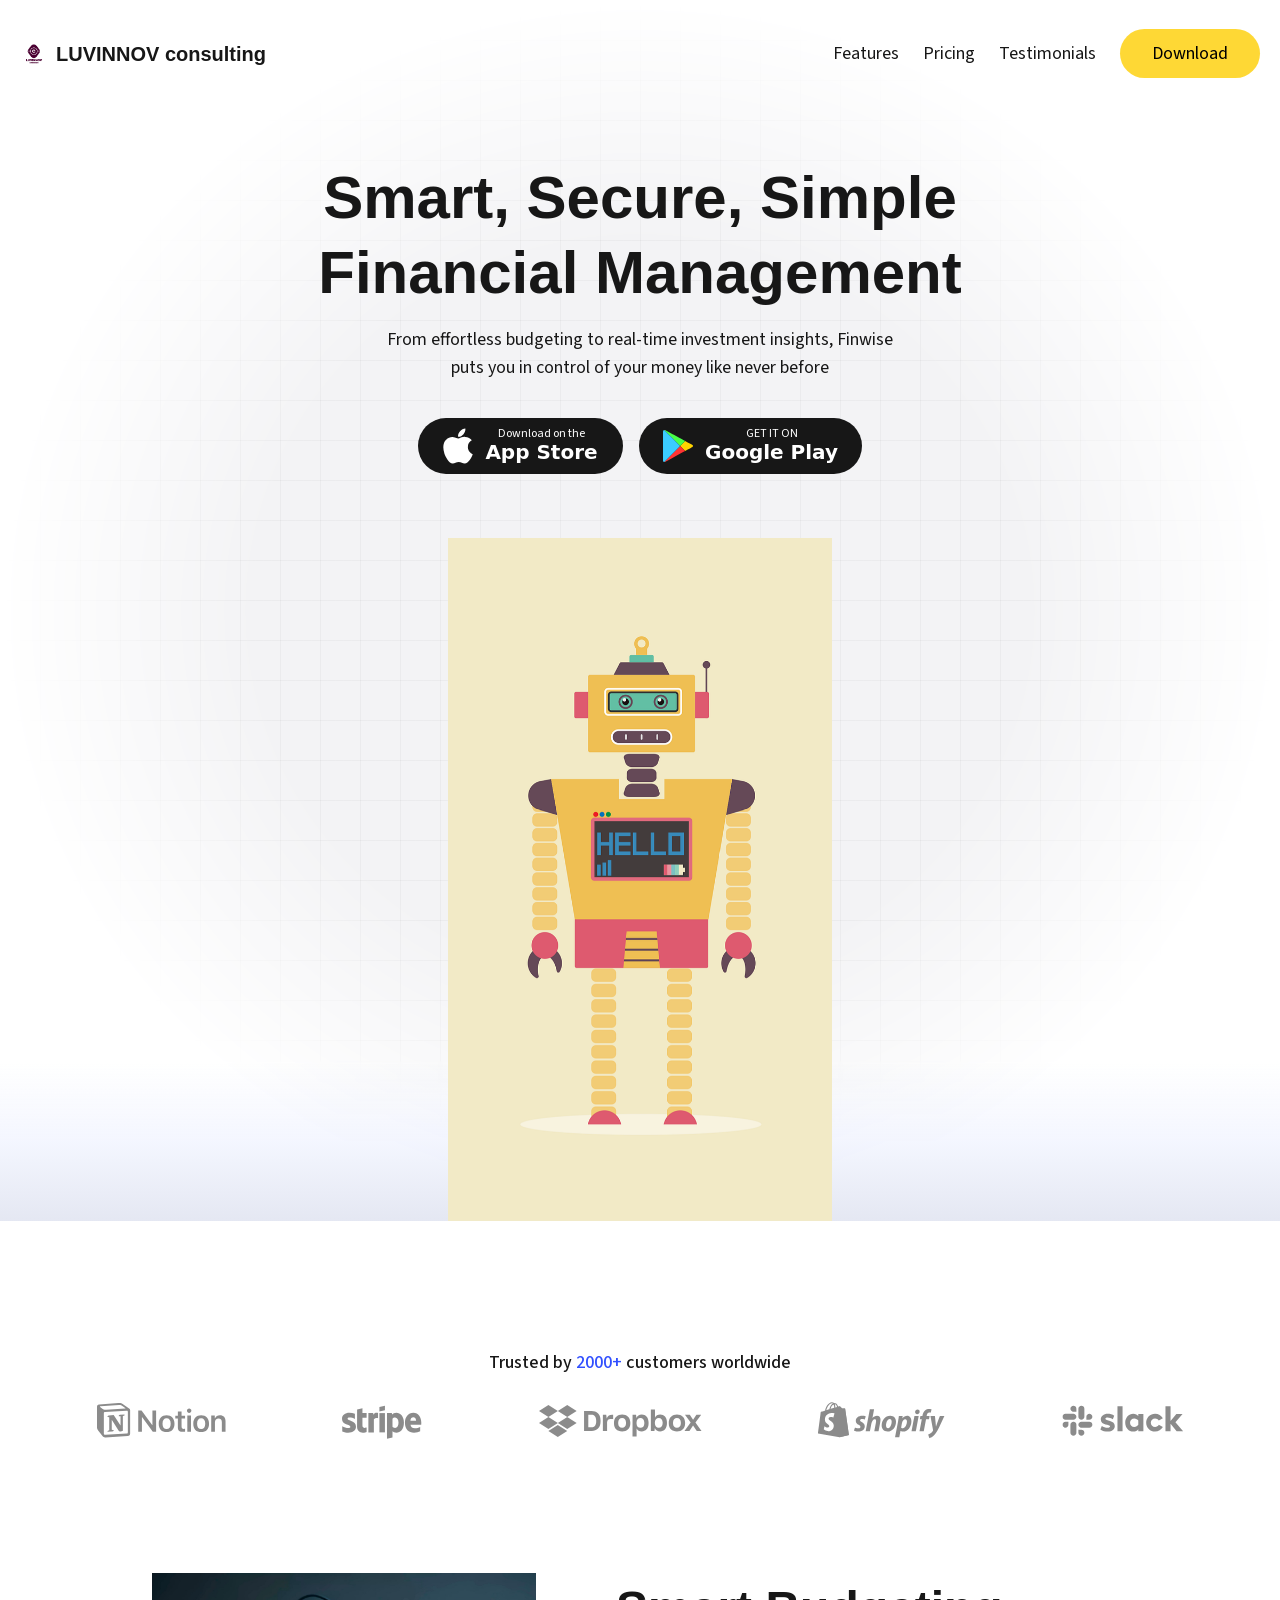
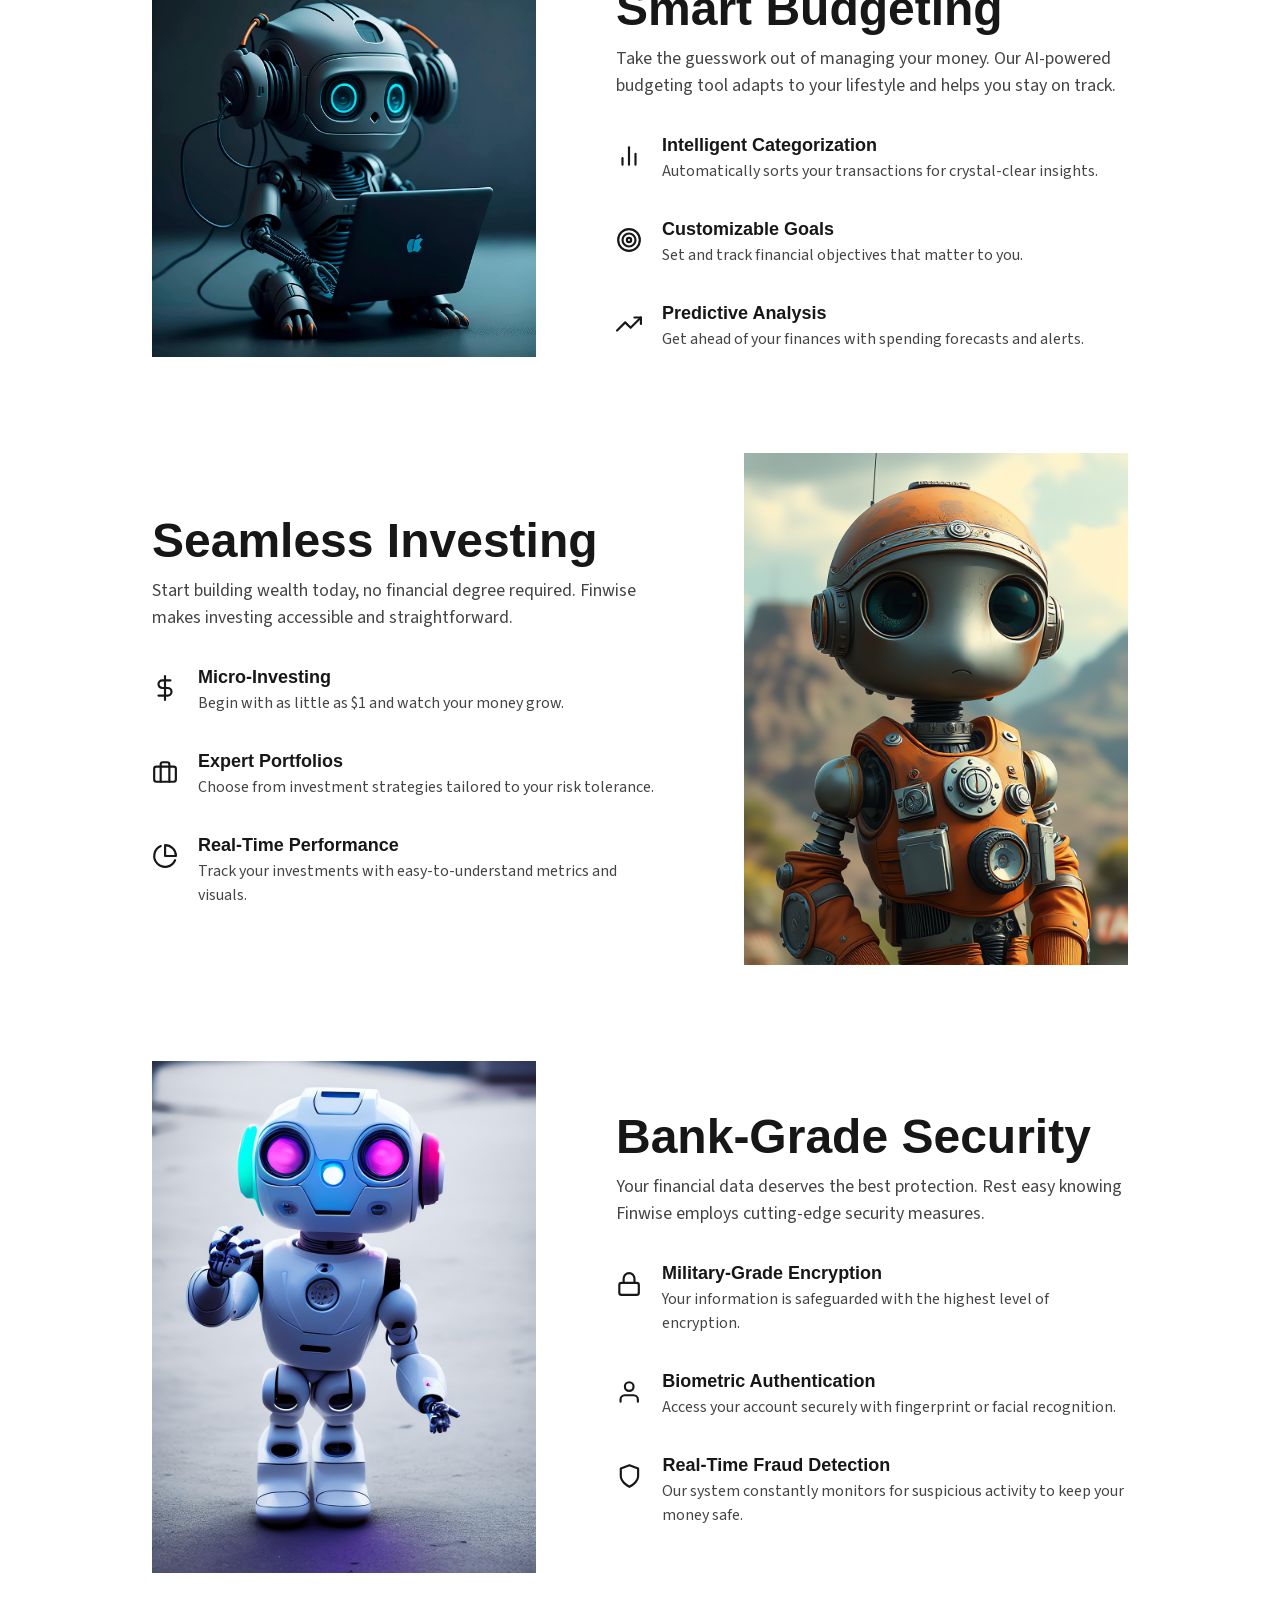
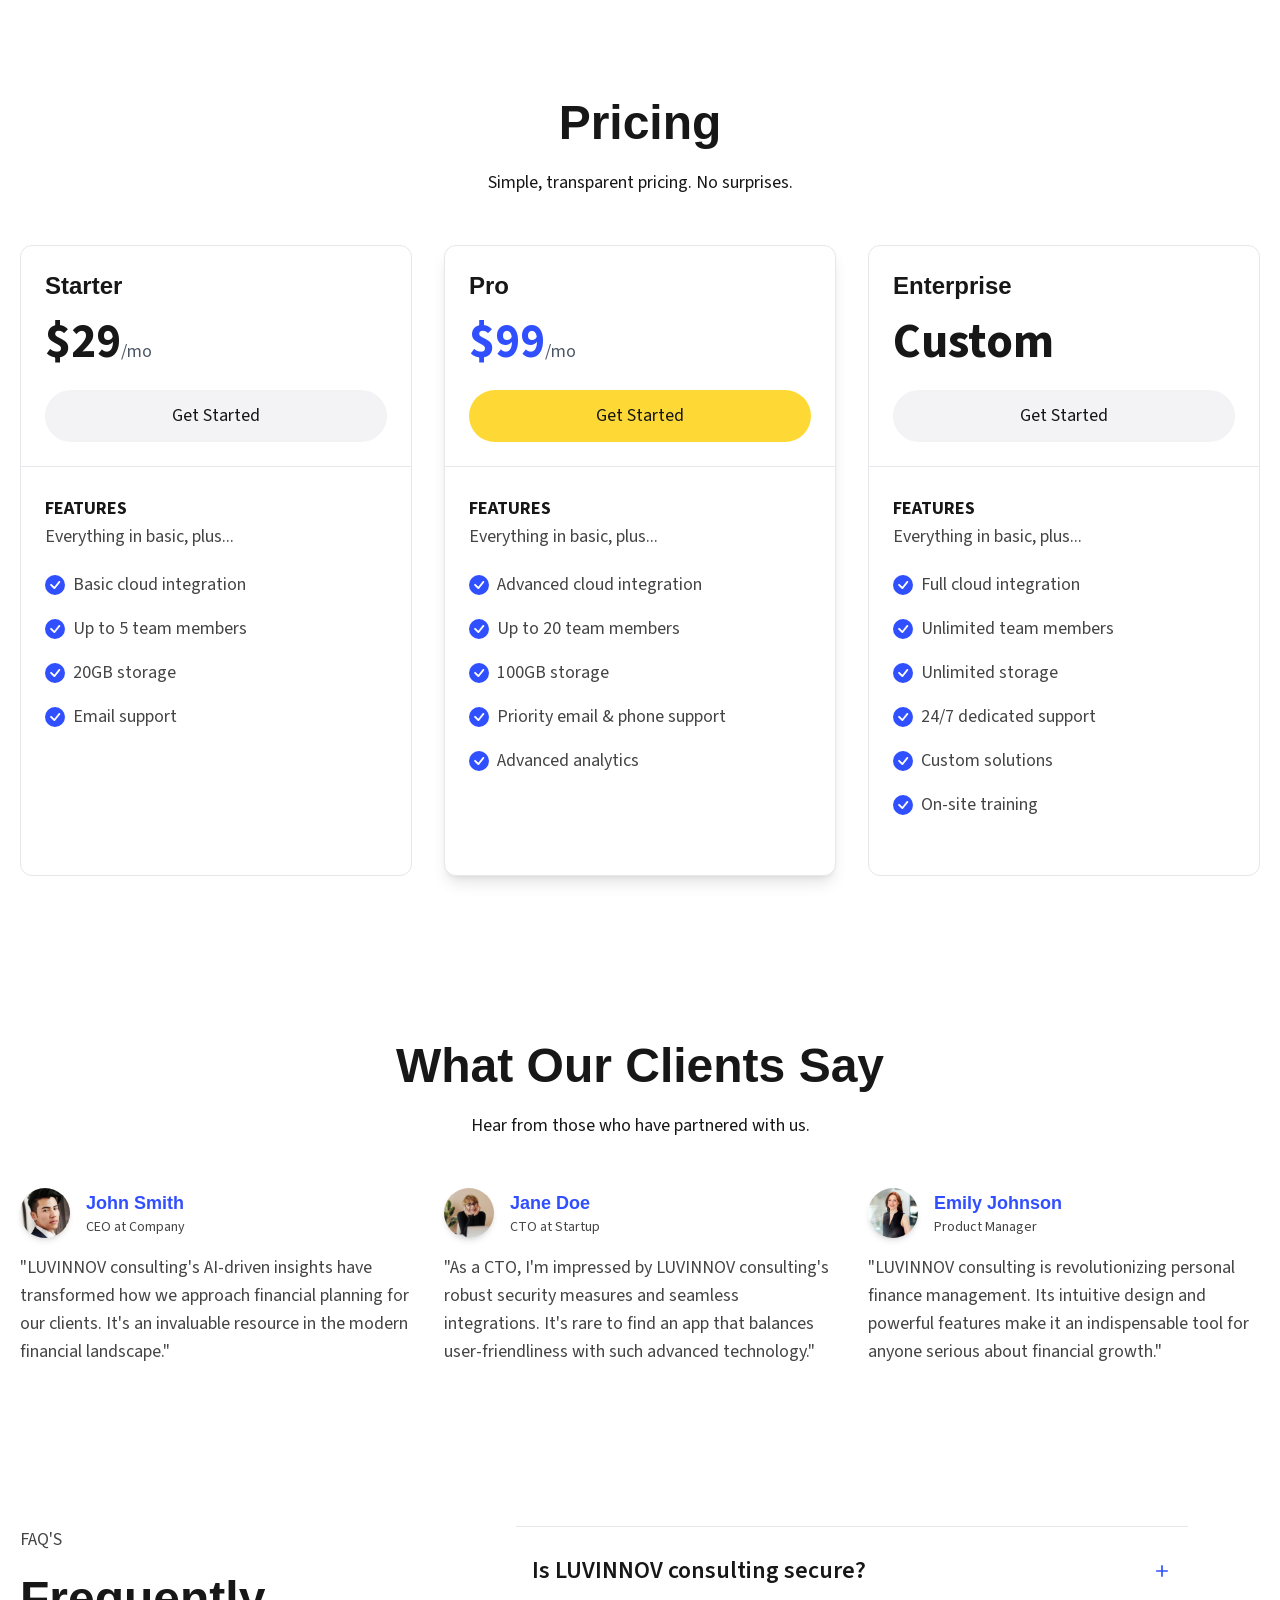
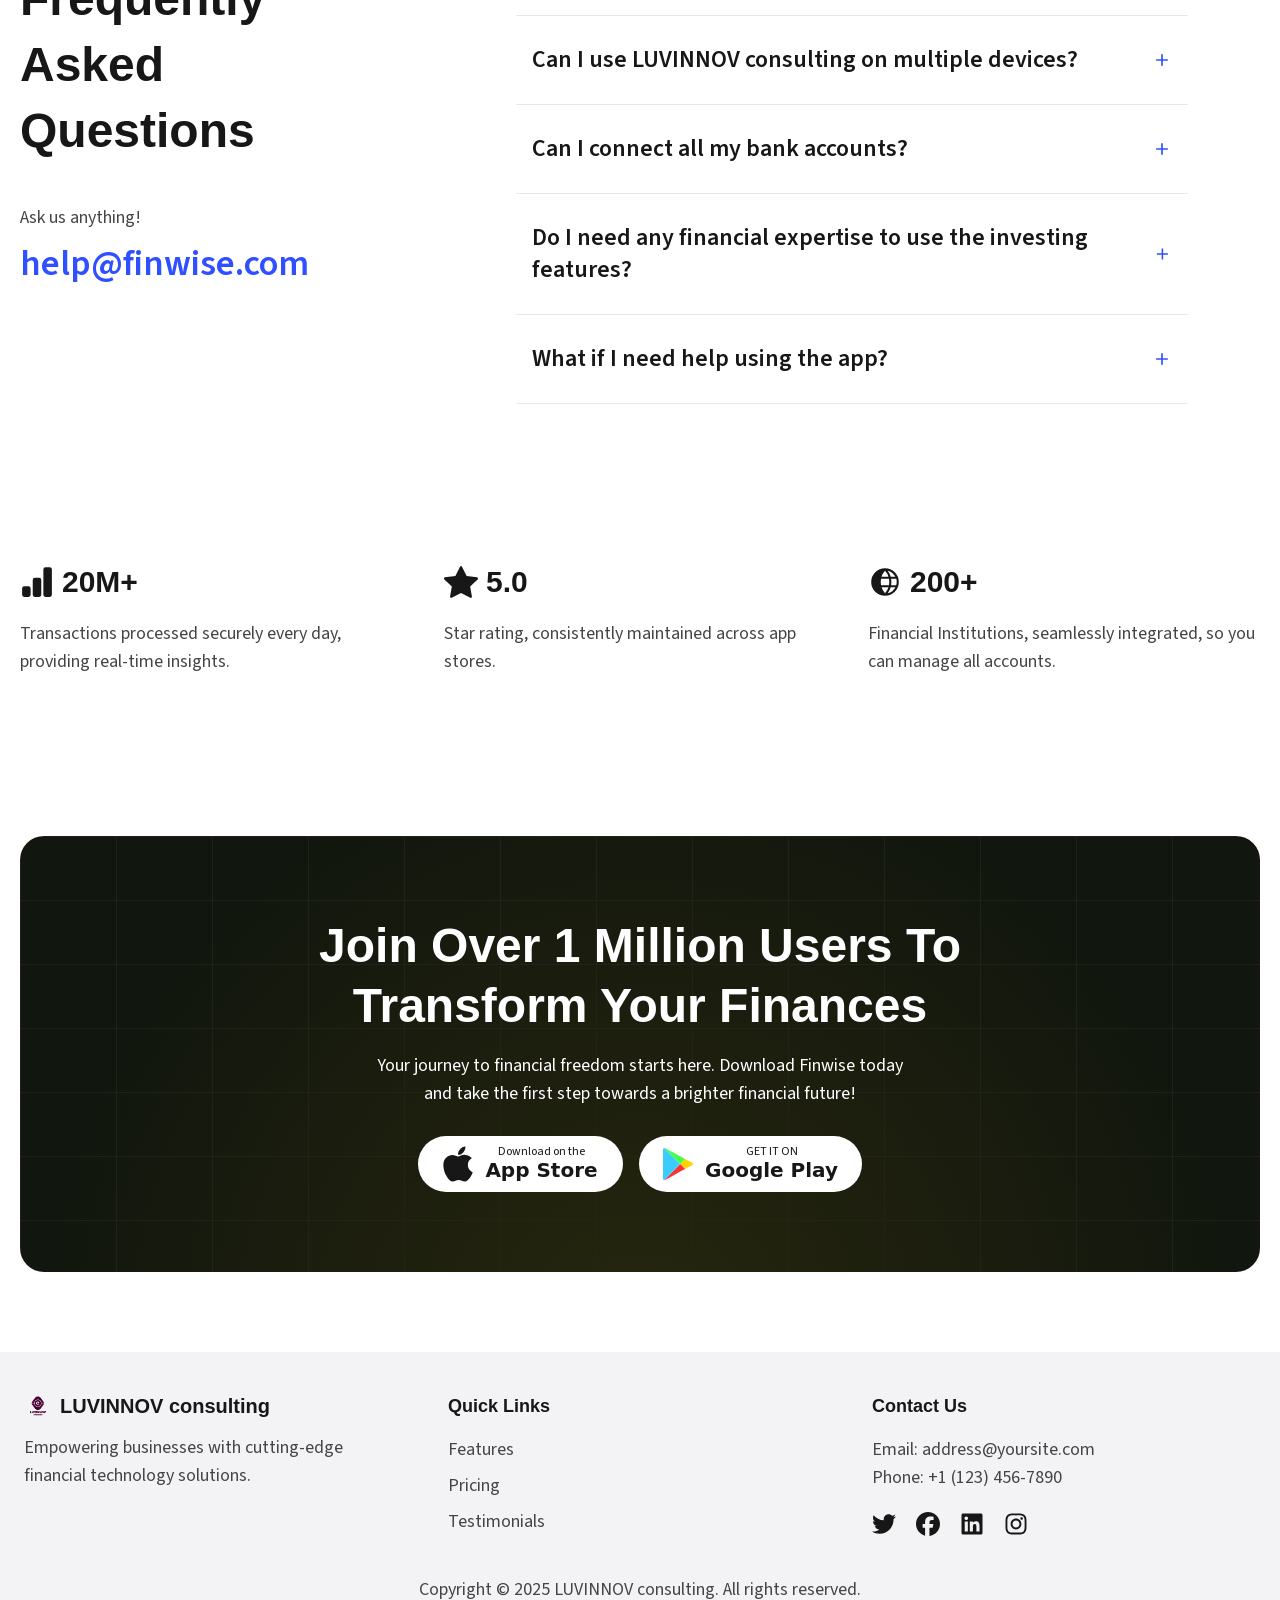
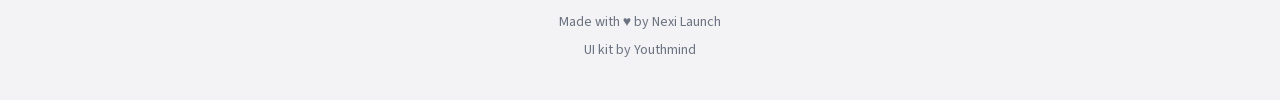
==== index.html @ d5160deb "Updates" ====
<!DOCTYPE html><html lang="en"><head><meta charSet="utf-8"/><meta name="viewport" content="width=device-width, initial-scale=1"/><link rel="preload" href="/toto/static/media/3534416bbfdcc9be-s.p.woff2" as="font" crossorigin="" type="font/woff2"/><link rel="preload" href="/toto/static/media/9cf9c6e84ed13b5e-s.p.woff2" as="font" crossorigin="" type="font/woff2"/><link rel="preload" as="image" href="/images/custom_illu/illu6.webp" fetchPriority="high"/><link rel="stylesheet" href="/toto/static/css/870fa34f13a19ca3.css" data-precedence="next"/><link rel="preload" as="script" fetchPriority="low" href="/toto/static/chunks/webpack-124ecab26fb58c19.js"/><script src="/toto/static/chunks/fd9d1056-db191a3a5ea0cf82.js" async=""></script><script src="/toto/static/chunks/117-f3b8f21bd24e2835.js" async=""></script><script src="/toto/static/chunks/main-app-a7b32113b8350403.js" async=""></script><script src="/toto/static/chunks/3d47b92a-8a8ddd173a9a4bae.js" async=""></script><script src="/toto/static/chunks/352-a9b791b943f758c2.js" async=""></script><script src="/toto/static/chunks/6-3d7f84770f22fc90.js" async=""></script><script src="/toto/static/chunks/app/page-560731b60eb014f5.js" async=""></script><script src="/toto/static/chunks/f7333993-c49efe604041fbbe.js" async=""></script><script src="/toto/static/chunks/578-3923106b9cc915ff.js" async=""></script><script src="/toto/static/chunks/app/layout-957dc9d7dec42cfb.js" async=""></script><title>Luvinnov consulting</title><meta name="description" content="Luvinnov empowers businesses with cutting-edge technology solutions to drive success and efficiency."/><meta property="og:title" content="Luvinnov consulting"/><meta property="og:description" content="Luvinnov empowers businesses with cutting-edge technology solutions to drive success and efficiency."/><meta property="og:url" content="https://luvinnov.github.io/"/><meta property="og:image" content="https://luvinnov.github.io/images/og-image.jpg"/><meta property="og:image:width" content="1200"/><meta property="og:image:height" content="675"/><meta property="og:image:alt" content="LUVINNOV consulting"/><meta property="og:type" content="website"/><meta name="twitter:card" content="summary_large_image"/><meta name="twitter:title" content="Luvinnov consulting"/><meta name="twitter:description" content="Luvinnov empowers businesses with cutting-edge technology solutions to drive success and efficiency."/><meta name="twitter:image" content="https://luvinnov.github.io/images/twitter-image.jpg"/><link rel="icon" href="/favicon.ico" type="image/x-icon" sizes="32x32"/><link rel="icon" href="/images/icons/apple-touch-icon.png" type="image/png" sizes="180x180"/><link rel="icon" href="/images/icons/favicon.ico" type="image/png"/><link rel="icon" href="/images/icons/favicon.svg" type="image/svg+xml"/><link rel="icon" href="/images/icons/favicon-96x96.png" type="image/png" sizes="96x96"/><link rel="icon" href="/images/icons/web-app-manifest-192x192.png" type="image/png" sizes="192x192"/><link rel="icon" href="/images/icons/web-app-manifest-512x512.png" type="image/png" sizes="512x512"/><meta name="next-size-adjust"/><script src="/toto/static/chunks/polyfills-42372ed130431b0a.js" noModule=""></script></head><body class="__className_1b340f __className_1fdbab antialiased"><header class="bg-transparent fixed top-0 left-0 right-0 md:absolute z-50 mx-auto w-full"><div class="px-5 w-full max-w-7xl mx-auto !px-0"><nav class="shadow-md md:shadow-none bg-white md:bg-transparent mx-auto flex justify-between items-center py-2 px-5 md:py-10"><a class="flex items-center gap-2" href="/"><img alt="Logo" loading="lazy" width="0" height="0" decoding="async" data-nimg="1" class="min-w-fit w-7 h-7" style="color:transparent" src="/images/logos/luvinnov_consulting_logo.png"/><span class="manrope text-xl font-semibold text-foreground cursor-pointer">LUVINNOV consulting</span></a><ul class="hidden md:flex space-x-6"><li><a class="text-foreground hover:text-foreground-accent transition-colors" href="#features">Features</a></li><li><a class="text-foreground hover:text-foreground-accent transition-colors" href="#pricing">Pricing</a></li><li><a class="text-foreground hover:text-foreground-accent transition-colors" href="#testimonials">Testimonials</a></li><li><a class="text-black bg-primary hover:bg-primary-accent px-8 py-3 rounded-full transition-colors" href="#cta">Download</a></li></ul><div class="md:hidden flex items-center"><button type="button" class="bg-primary text-black focus:outline-none rounded-full w-10 h-10 flex items-center justify-center" aria-controls="mobile-menu" aria-expanded="false"><svg stroke="currentColor" fill="currentColor" stroke-width="0" viewBox="0 0 24 24" aria-hidden="true" class="h-6 w-6" height="1em" width="1em" xmlns="http://www.w3.org/2000/svg"><path fill-rule="evenodd" d="M3 6.75A.75.75 0 0 1 3.75 6h16.5a.75.75 0 0 1 0 1.5H3.75A.75.75 0 0 1 3 6.75ZM3 12a.75.75 0 0 1 .75-.75h16.5a.75.75 0 0 1 0 1.5H3.75A.75.75 0 0 1 3 12Zm0 5.25a.75.75 0 0 1 .75-.75h16.5a.75.75 0 0 1 0 1.5H3.75a.75.75 0 0 1-.75-.75Z" clip-rule="evenodd"></path></svg><span class="sr-only">Toggle navigation</span></button></div></nav></div></header><main><section id="hero" class="relative flex items-center justify-center pb-0 pt-32 md:pt-40 px-5"><div class="absolute left-0 top-0 bottom-0 -z-10 w-full"><div class="absolute inset-0 h-full w-full bg-hero-background bg-[linear-gradient(to_right,#80808012_1px,transparent_1px),linear-gradient(to_bottom,#80808012_1px,transparent_1px)] bg-[size:40px_40px] [mask-image:radial-gradient(ellipse_50%_50%_at_50%_50%,#000_60%,transparent_100%)]"></div></div><div class="absolute left-0 right-0 bottom-0 backdrop-blur-[2px] h-40 bg-gradient-to-b from-transparent via-[rgba(233,238,255,0.5)] to-[rgba(202,208,230,0.5)]"></div><div class="text-center"><h1 class="text-4xl md:text-6xl md:leading-tight font-bold text-foreground max-w-lg md:max-w-2xl mx-auto">Smart, Secure, Simple Financial Management</h1><p class="mt-4 text-foreground max-w-lg mx-auto">From effortless budgeting to real-time investment insights, Finwise puts you in control of your money like never before</p><div class="mt-6 flex flex-col sm:flex-row items-center sm:gap-4 w-fit mx-auto"><a href="#"><button type="button" class="flex items-center justify-center min-w-[205px] mt-3 px-6 h-14 rounded-full w-full sm:w-fit text-white bg-foreground"><div class="mr-3"><svg viewBox="0 0 384 512" width="30"><path fill="currentColor" d="M318.7 268.7c-.2-36.7 16.4-64.4 50-84.8-18.8-26.9-47.2-41.7-84.7-44.6-35.5-2.8-74.3 20.7-88.5 20.7-15 0-49.4-19.7-76.4-19.7C63.3 141.2 4 184.8 4 273.5q0 39.3 14.4 81.2c12.8 36.7 59 126.7 107.2 125.2 25.2-.6 43-17.9 75.8-17.9 31.8 0 48.3 17.9 76.4 17.9 48.6-.7 90.4-82.5 102.6-119.3-65.2-30.7-61.7-90-61.7-91.9zm-56.6-164.2c27.3-32.4 24.8-61.9 24-72.5-24.1 1.4-52 16.4-67.9 34.9-17.5 19.8-27.8 44.3-25.6 71.9 26.1 2 49.9-11.4 69.5-34.3z"></path></svg></div><div><div class="text-xs">Download on the</div><div class="-mt-1 font-sans text-xl font-semibold">App Store</div></div></button></a><a href="#"><button type="button" class="flex items-center justify-center min-w-[205px] mt-3 px-6 h-14 rounded-full w-full sm:w-fit text-white bg-foreground"><div class="mr-3"><svg viewBox="30 336.7 120.9 129.2" width="30"><path fill="#FFD400" d="M119.2,421.2c15.3-8.4,27-14.8,28-15.3c3.2-1.7,6.5-6.2,0-9.7  c-2.1-1.1-13.4-7.3-28-15.3l-20.1,20.2L119.2,421.2z"></path><path fill="#FF3333" d="M99.1,401.1l-64.2,64.7c1.5,0.2,3.2-0.2,5.2-1.3  c4.2-2.3,48.8-26.7,79.1-43.3L99.1,401.1L99.1,401.1z"></path><path fill="#48FF48" d="M99.1,401.1l20.1-20.2c0,0-74.6-40.7-79.1-43.1  c-1.7-1-3.6-1.3-5.3-1L99.1,401.1z"></path><path fill="#3BCCFF" d="M99.1,401.1l-64.3-64.3c-2.6,0.6-4.8,2.9-4.8,7.6  c0,7.5,0,107.5,0,113.8c0,4.3,1.7,7.4,4.9,7.7L99.1,401.1z"></path></svg></div><div><div class="text-xs">GET IT ON</div><div class="-mt-1 font-sans text-xl font-semibold">Google Play</div></div></button></a></div><img alt="app mockup" fetchPriority="high" width="384" height="340" decoding="async" data-nimg="1" class="relative mt-12 md:mt-16 mx-auto z-10" style="color:transparent" src="/images/custom_illu/illu6.webp"/></div></section><section id="logos" class="py-32 px-5 bg-background"><p class="text-lg font-medium text-center">Trusted by <span class="text-secondary">2000+</span> customers worldwide</p><div class="mt-5 w-full flex flex-wrap flex-row items-center justify-evenly gap-5 sm:gap-10 opacity-45 logos-container"><svg width="129" height="48" viewBox="0 0 129 48" fill="none" xmlns="http://www.w3.org/2000/svg" class="w-5/6"><path d="M44.9356 34.7749V20.2199H45.1949L55.7896 34.7749H59.1236V13.4006H55.4192V27.919H55.1598L44.5652 13.4006H41.2312V34.7749H44.9356ZM69.6071 35.1049C74.497 35.1049 77.4976 31.9519 77.4976 26.6725C77.4976 21.4297 74.497 18.2401 69.6071 18.2401C64.7543 18.2401 61.7167 21.4297 61.7167 26.6725C61.7537 31.9519 64.7173 35.1049 69.6071 35.1049ZM69.6071 32.0252C67.014 32.0252 65.5322 30.0821 65.5322 26.6725C65.5322 23.2995 67.014 21.3198 69.6071 21.3198C72.2002 21.3198 73.682 23.2995 73.682 26.6725C73.682 30.0821 72.2002 32.0252 69.6071 32.0252ZM80.8686 14.6105V18.68H78.2755V21.6131H80.8686V30.4487C80.8686 33.6017 82.3504 34.8483 86.1289 34.8483C86.8327 34.8483 87.5366 34.7749 88.0922 34.6649V31.8053C87.6477 31.8419 87.3513 31.8786 86.8327 31.8786C85.2769 31.8786 84.573 31.182 84.573 29.5688V21.6131H88.0922V18.68H84.573V14.6105H80.8686ZM90.3149 34.7749H94.0193V18.5701H90.3149V34.7749ZM92.1671 15.8937C93.3896 15.8937 94.3898 14.9038 94.3898 13.6939C94.3898 12.4474 93.3896 11.4575 92.1671 11.4575C90.9446 11.4575 89.9444 12.4474 89.9444 13.6939C89.9444 14.9038 90.9446 15.8937 92.1671 15.8937ZM104.169 35.1049C109.059 35.1049 112.06 31.9519 112.06 26.6725C112.06 21.4297 109.059 18.2401 104.169 18.2401C99.3166 18.2401 96.279 21.4297 96.279 26.6725C96.279 31.9519 99.2426 35.1049 104.169 35.1049ZM104.169 32.0252C101.576 32.0252 100.095 30.0821 100.095 26.6725C100.095 23.2995 101.576 21.3198 104.169 21.3198C106.726 21.3198 108.244 23.2995 108.244 26.6725C108.207 30.0821 106.726 32.0252 104.169 32.0252ZM114.245 34.7749H117.95V25.3526C117.95 22.9696 119.358 21.4664 121.543 21.4664C123.803 21.4664 124.84 22.7129 124.84 25.1693V34.7749H128.545V24.2894C128.545 20.4032 126.544 18.2401 122.914 18.2401C120.469 18.2401 118.839 19.34 118.061 21.1731H117.802V18.5701H114.208C114.245 18.5701 114.245 34.7749 114.245 34.7749Z" fill="black"></path><path fill-rule="evenodd" clip-rule="evenodd" d="M5.71206 12.0326C6.79023 12.9024 7.18021 12.8337 9.19893 12.6964L28.2162 11.5519C28.6291 11.5519 28.285 11.1399 28.1474 11.0941L24.9816 8.82806C24.3852 8.37028 23.5594 7.82093 22.0224 7.95826L3.62452 9.30874C2.95926 9.37741 2.82162 9.72075 3.0969 9.97254L5.71206 12.0326ZM6.85905 16.4502V36.4098C6.85905 37.4857 7.38667 37.8748 8.60249 37.8061L29.5008 36.593C30.7166 36.5243 30.8543 35.7918 30.8543 34.922V15.0998C30.8543 14.23 30.5102 13.7493 29.7761 13.818L7.93723 15.0998C7.13433 15.1684 6.85905 15.5804 6.85905 16.4502ZM27.4821 17.5261C27.6197 18.1212 27.4821 18.7392 26.8857 18.8079L25.8763 19.0139V33.7547C25.0046 34.2125 24.2017 34.4871 23.5135 34.4871C22.4353 34.4871 22.16 34.1438 21.3571 33.1367L14.7733 22.8135V32.7933L16.8609 33.2511C16.8609 33.2511 16.8609 34.4642 15.1863 34.4642L10.5524 34.7389C10.4148 34.4642 10.5524 33.8005 11.0112 33.6631L12.227 33.3198V20.1355L10.5524 19.9981C10.4148 19.403 10.7589 18.5332 11.6994 18.4645L16.6774 18.1212L23.5364 28.5588V19.3343L21.793 19.1283C21.6553 18.3959 22.2059 17.8465 22.8712 17.7778L27.4821 17.5261ZM2.08754 7.47759L21.2424 6.08133C23.5823 5.87532 24.2017 6.01266 25.6698 7.08847L31.7719 11.3688C32.7812 12.1013 33.1253 12.3073 33.1253 13.1084V36.6159C33.1253 38.0808 32.5977 38.9506 30.7166 39.0879L8.48779 40.4384C7.06552 40.5071 6.40026 40.3011 5.66618 39.3626L1.147 33.5258C0.3441 32.45 0 31.6488 0 30.7104V9.81231C0 8.59917 0.550559 7.61492 2.08754 7.47759Z" fill="black"></path></svg><svg width="80" height="48" viewBox="0 0 80 48" fill="none" xmlns="http://www.w3.org/2000/svg" class="w-5/6"><path fill-rule="evenodd" clip-rule="evenodd" d="M79.3058 25.8169C79.3058 20.1774 76.5741 15.7274 71.3532 15.7274C66.1102 15.7274 62.938 20.1774 62.938 25.7728C62.938 32.4037 66.6829 35.7521 72.0581 35.7521C74.6796 35.7521 76.6622 35.1573 78.1602 34.3202V29.9143C76.6622 30.6633 74.9439 31.126 72.763 31.126C70.6262 31.126 68.7317 30.377 68.4893 27.7775H79.2617C79.2617 27.4911 79.3058 26.3456 79.3058 25.8169ZM68.4233 23.7241C68.4233 21.2348 69.9433 20.1994 71.3311 20.1994C72.6749 20.1994 74.1068 21.2348 74.1068 23.7241H68.4233Z" fill="black"></path><path fill-rule="evenodd" clip-rule="evenodd" d="M54.4345 15.7274C52.2756 15.7274 50.8877 16.7408 50.1167 17.4457L49.8303 16.0799H44.9839V41.7661L50.4912 40.5986L50.5132 34.3643C51.3063 34.937 52.4739 35.7521 54.4124 35.7521C58.3557 35.7521 61.9465 32.5799 61.9465 25.5966C61.9244 19.2081 58.2896 15.7274 54.4345 15.7274ZM53.1127 30.9056C51.813 30.9056 51.0419 30.443 50.5132 29.8703L50.4912 21.6974C51.064 21.0585 51.857 20.6179 53.1127 20.6179C55.1174 20.6179 56.5052 22.8649 56.5052 25.7508C56.5052 28.7027 55.1394 30.9056 53.1127 30.9056Z" fill="black"></path><path fill-rule="evenodd" clip-rule="evenodd" d="M37.4057 14.4277L42.935 13.2381V8.76611L37.4057 9.93367V14.4277Z" fill="black"></path><path d="M42.935 16.1019H37.4057V35.3776H42.935V16.1019Z" fill="black"></path><path fill-rule="evenodd" clip-rule="evenodd" d="M31.4795 17.7321L31.1271 16.1019H26.3687V35.3776H31.8761V22.3142C33.1758 20.6179 35.3787 20.9263 36.0616 21.1686V16.1019C35.3567 15.8375 32.7793 15.3529 31.4795 17.7321Z" fill="black"></path><path fill-rule="evenodd" clip-rule="evenodd" d="M20.465 11.3215L15.0899 12.467L15.0679 30.1125C15.0679 33.3729 17.5131 35.7741 20.7735 35.7741C22.5799 35.7741 23.9016 35.4436 24.6286 35.0471V30.5751C23.9237 30.8615 20.443 31.8749 20.443 28.6145V20.7941H24.6286V16.1019H20.443L20.465 11.3215Z" fill="black"></path><path fill-rule="evenodd" clip-rule="evenodd" d="M5.57342 21.6974C5.57342 20.8383 6.27836 20.5078 7.44592 20.5078C9.12015 20.5078 11.235 21.0145 12.9092 21.9177V16.7408C11.0808 16.0138 9.27435 15.7274 7.44592 15.7274C2.97396 15.7274 0 18.0626 0 21.9618C0 28.0418 8.37115 27.0726 8.37115 29.694C8.37115 30.7074 7.48998 31.0378 6.25633 31.0378C4.4279 31.0378 2.09279 30.2888 0.242322 29.2755V34.5185C2.29105 35.3996 4.36181 35.7742 6.25633 35.7742C10.8384 35.7742 13.9886 33.5051 13.9886 29.5619C13.9666 22.9971 5.57342 24.1647 5.57342 21.6974Z" fill="black"></path></svg><svg width="163" height="48" viewBox="0 0 163 48" fill="none" xmlns="http://www.w3.org/2000/svg" class="w-5/6"><path d="M45.0503 14.0131H52.6724C57.5318 14.0131 61.546 16.8247 61.546 23.2442V24.5931C61.546 31.0613 57.7918 33.9704 52.8187 33.9704H45.0503V14.0131ZM49.3083 17.6373V30.33H52.5749C55.3377 30.33 57.1905 28.526 57.1905 24.5118V23.4555C57.1905 19.4412 55.2402 17.6373 52.4287 17.6373H49.3083ZM63.805 17.8323H67.2179L67.7705 21.5865C68.4205 19.0349 70.0782 17.6698 73.0848 17.6698H74.1412V21.9765H72.386C68.9243 21.9765 68.0792 23.1792 68.0792 26.5921V34.0192H63.87V17.8323H63.805ZM74.9863 26.2508V25.7957C74.9863 20.3838 78.448 17.426 83.161 17.426C87.9716 17.426 91.3357 20.3838 91.3357 25.7957V26.2508C91.3357 31.5652 88.0691 34.4255 83.161 34.4255C77.9441 34.3767 74.9863 31.5814 74.9863 26.2508ZM87.029 26.202V25.7957C87.029 22.7891 85.5175 20.9852 83.1123 20.9852C80.7557 20.9852 79.1955 22.6429 79.1955 25.7957V26.202C79.1955 29.1111 80.707 30.7688 83.1123 30.7688C85.5175 30.7201 87.029 29.1111 87.029 26.202ZM93.546 17.8323H97.0564L97.4627 20.8877C98.3078 18.8399 100.112 17.426 102.777 17.426C106.889 17.426 109.603 20.3838 109.603 25.8607V26.3158C109.603 31.6302 106.596 34.4417 102.777 34.4417C100.226 34.4417 98.4703 33.2879 97.6089 31.4351V39.6098H93.4972L93.546 17.8323ZM105.329 26.202V25.8445C105.329 22.6266 103.671 21.0339 101.461 21.0339C99.1041 21.0339 97.5439 22.8379 97.5439 25.8445V26.1533C97.5439 29.0136 99.0554 30.8176 101.412 30.8176C103.833 30.7688 105.329 29.2249 105.329 26.202ZM115.827 31.0288L115.47 33.9867H111.862V12.4204H115.974V20.6926C116.884 18.5799 118.688 17.426 121.239 17.426C125.107 17.4748 127.968 20.1401 127.968 25.5032V26.007C127.968 31.3701 125.253 34.4417 121.142 34.4417C118.428 34.3767 116.672 33.1253 115.827 31.0288ZM123.645 26.007V25.6007C123.645 22.6429 122.036 20.9852 119.777 20.9852C117.469 20.9852 115.86 22.8379 115.86 25.6495V26.007C115.86 29.0136 117.42 30.7688 119.728 30.7688C122.198 30.7688 123.645 29.2249 123.645 26.007ZM129.771 26.2508V25.7957C129.771 20.3838 133.233 17.426 137.946 17.426C142.757 17.426 146.121 20.3838 146.121 25.7957V26.2508C146.121 31.5652 142.806 34.4255 137.946 34.4255C132.729 34.3767 129.771 31.5814 129.771 26.2508ZM141.847 26.202V25.7957C141.847 22.7891 140.335 20.9852 137.93 20.9852C135.573 20.9852 134.013 22.6429 134.013 25.7957V26.202C134.013 29.1111 135.525 30.7688 137.93 30.7688C140.351 30.7201 141.847 29.1111 141.847 26.202ZM151.63 25.6007L145.958 17.8323H150.818L154.084 22.6916L157.4 17.8323H162.21L156.457 25.5519L162.519 33.9867H157.757L154.052 28.6236L150.444 33.9867H145.471L151.63 25.6007Z" fill="black"></path><path d="M18.8522 14.0132L9.42611 20.0264L18.8522 26.0396L9.42611 32.0528L0 26.0071L9.42611 19.9939L0 14.0132L9.42611 8L18.8522 14.0132ZM9.37735 33.9868L18.8035 27.9736L28.2296 33.9868L18.8035 40L9.37735 33.9868ZM18.8522 26.0071L28.2783 19.9939L18.8522 14.0132L28.2296 8L37.6557 14.0132L28.2296 20.0264L37.6557 26.0396L28.2296 32.0528L18.8522 26.0071Z" fill="black"></path></svg><svg width="127" height="48" viewBox="0 0 127 48" fill="none" xmlns="http://www.w3.org/2000/svg" class="w-5/6"><path d="M26.8473 11.6059C26.7209 11.6059 24.2182 11.5553 24.2182 11.5553C24.2182 11.5553 22.12 9.53293 21.9177 9.30541C21.8419 9.22957 21.7408 9.17901 21.6397 9.17901V40.248L31.0185 37.9222C31.0185 37.9222 27.2012 12.0609 27.176 11.884C27.1254 11.707 26.9737 11.6059 26.8473 11.6059Z" fill="black"></path><path fill-rule="evenodd" clip-rule="evenodd" d="M26.8472 11.6057C26.9736 11.6057 27.1253 11.7068 27.1506 11.8838C27.1759 12.0607 30.9931 37.922 31.0184 37.922L21.6396 40.2478L0 36.5064C0 36.5064 2.57855 16.5605 2.62911 15.8527C2.75551 14.9173 2.78079 14.8921 3.7667 14.5887C3.80772 14.5887 4.71415 14.3058 6.09439 13.875C6.41526 13.7748 6.76175 13.6667 7.12892 13.5522C7.35644 12.0607 8.08956 10.1394 9.05019 8.59737C10.4406 6.4233 12.1343 5.18459 13.8281 5.13403C14.7129 5.10875 15.446 5.41211 16.0274 6.01882C16.0601 6.03515 16.0822 6.06201 16.1074 6.09261C16.1212 6.1094 16.1359 6.12731 16.1538 6.14522C16.255 6.11994 16.3308 6.11994 16.4319 6.11994C17.7465 6.11994 18.8588 6.87834 19.5919 8.29401C19.8194 8.74905 19.9964 9.17881 20.0975 9.53273C20.7548 9.33049 21.1593 9.20409 21.1593 9.20409C21.3109 9.15353 21.7154 9.10297 21.9177 9.30521C22.1199 9.53273 24.2181 11.5551 24.2181 11.5551C24.2181 11.5551 26.7208 11.6057 26.8472 11.6057ZM17.342 10.4175C17.9487 10.2153 18.5049 10.0383 19.0105 9.88665C18.7577 9.00185 18.1257 7.53562 16.8364 7.33338C17.2156 8.34457 17.342 9.55801 17.342 10.4175ZM12.5895 11.8584C13.8282 11.4793 15.0668 11.1001 16.2044 10.7462C16.2297 9.81081 16.1286 8.42041 15.623 7.4345C15.1426 7.63674 14.7129 7.99065 14.4095 8.31929C13.6006 9.20409 12.9433 10.5186 12.5894 11.8585L12.5895 11.8584ZM14.8898 6.5497C14.6118 6.34746 14.2831 6.27162 13.8787 6.27162C11.2748 6.34746 8.97435 10.4428 8.36764 13.1983C8.58363 13.1323 8.80532 13.0649 9.03169 12.996C9.75912 12.7748 10.5349 12.5389 11.3254 12.2882C11.654 10.5439 12.4883 8.74905 13.5753 7.58618C13.9798 7.13114 14.4348 6.77722 14.8898 6.5497ZM15.3453 20.504L16.4323 16.4339C16.4323 16.4339 15.497 15.9536 13.6515 16.08C8.89893 16.3834 6.75014 19.6951 6.95238 22.9814C7.09448 25.1841 8.38689 26.1006 9.51839 26.9031C10.3998 27.5281 11.1835 28.0839 11.25 29.1244C11.3005 29.6806 10.9213 30.5148 9.9354 30.5654C8.41861 30.6665 6.49734 29.2256 6.49734 29.2256L5.76422 32.335C5.76422 32.335 7.66021 34.3574 11.0983 34.1804C13.9802 34.0035 15.952 31.703 15.7498 28.3408C15.5814 25.7543 13.7638 24.5854 12.3275 23.6618C11.3914 23.0598 10.6173 22.562 10.5674 21.8438C10.5674 21.5152 10.5674 20.1754 12.6909 20.049C14.1319 19.9479 15.3453 20.504 15.3453 20.504Z" fill="black"></path><path d="M43.7091 25.1053C42.6221 24.5239 42.0659 24.0183 42.0659 23.3357C42.0659 22.4762 42.8496 21.92 44.0631 21.92C45.4787 21.92 46.7427 22.5015 46.7427 22.5015L47.7286 19.4679C47.7286 19.4679 46.8186 18.7601 44.1389 18.7601C40.3975 18.7601 37.7936 20.9089 37.7936 23.9172C37.7936 25.6362 39.0071 26.9255 40.625 27.8608C41.9395 28.5939 42.3946 29.1248 42.3946 29.9085C42.3946 30.7174 41.7373 31.3747 40.5239 31.3747C38.729 31.3747 37.01 30.4394 37.01 30.4394L35.9482 33.4729C35.9482 33.4729 37.5156 34.5347 40.17 34.5347C44.0125 34.5347 46.7933 32.6387 46.7933 29.2259C46.768 27.3805 45.3776 26.0659 43.7091 25.1053Z" fill="black"></path><path d="M59.0288 18.7097C57.1328 18.7097 55.6413 19.6198 54.5037 20.9849L54.4532 20.9596L56.0963 12.3645H51.8241L47.6529 34.2568H51.9252L53.3408 26.774C53.897 23.9427 55.3632 22.1983 56.7283 22.1983C57.689 22.1983 58.0682 22.8556 58.0682 23.791C58.0682 24.3724 58.0176 25.1055 57.8912 25.687L56.2733 34.2568H60.5456L62.2141 25.4089C62.391 24.4735 62.5174 23.3612 62.5174 22.6028C62.5427 20.176 61.2787 18.7097 59.0288 18.7097Z" fill="black"></path><path d="M72.2245 18.7093C67.0675 18.7093 63.6547 23.3608 63.6547 28.5432C63.6547 31.8549 65.7023 34.5345 69.5449 34.5345C74.6009 34.5345 78.0136 30.0095 78.0136 24.7007C78.0389 21.6418 76.244 18.7093 72.2245 18.7093ZM70.1263 31.2734C68.6601 31.2734 68.0534 30.0347 68.0534 28.4674C68.0534 26.0152 69.3174 22.021 71.6431 22.021C73.1599 22.021 73.6655 23.3356 73.6655 24.5996C73.6655 27.2287 72.3762 31.2734 70.1263 31.2734Z" fill="black"></path><path d="M88.9857 18.7093C86.1038 18.7093 84.4606 21.2626 84.4606 21.2626H84.41L84.6628 18.9621H80.8708C80.6939 20.5042 80.34 22.8805 80.0113 24.6501L77.0283 40.3236H81.3006L82.4888 33.9784H82.5899C82.5899 33.9784 83.4747 34.5345 85.0926 34.5345C90.1233 34.5345 93.4097 29.3775 93.4097 24.1698C93.4097 21.2879 92.1204 18.7093 88.9857 18.7093ZM84.8903 31.324C83.778 31.324 83.1207 30.692 83.1207 30.692L83.8286 26.6978C84.3342 24.0181 85.7246 22.2485 87.2161 22.2485C88.5306 22.2485 88.9351 23.462 88.9351 24.5996C88.9351 27.3803 87.2919 31.324 84.8903 31.324Z" fill="black"></path><path d="M99.5266 12.5666C98.1615 12.5666 97.0745 13.6537 97.0745 15.0441C97.0745 16.308 97.8835 17.1928 99.0969 17.1928H99.1474C100.487 17.1928 101.625 16.2828 101.65 14.7154C101.65 13.4767 100.816 12.5666 99.5266 12.5666Z" fill="black"></path><path d="M93.5356 34.2313H97.8079L100.715 19.0634H96.4175L93.5356 34.2313Z" fill="black"></path><path d="M111.61 19.0384H108.627L108.779 18.3305C109.032 16.8643 109.891 15.575 111.332 15.575C112.091 15.575 112.697 15.8026 112.697 15.8026L113.532 12.4403C113.532 12.4403 112.799 12.0611 111.206 12.0611C109.689 12.0611 108.172 12.4909 107.009 13.4768C105.543 14.7155 104.861 16.5104 104.532 18.3305L104.406 19.0384H102.409L101.777 22.2742H103.774L101.498 34.2569H105.771L108.046 22.2742H111.004L111.61 19.0384Z" fill="black"></path><path d="M121.924 19.0634C121.924 19.0634 119.245 25.8131 118.057 29.504H118.006C117.93 28.3158 116.944 19.0634 116.944 19.0634H112.444L115.023 32.9926C115.074 33.296 115.048 33.4982 114.922 33.7005C114.416 34.6611 113.582 35.5964 112.596 36.279C111.787 36.8604 110.877 37.2396 110.169 37.4924L111.357 41.1327C112.217 40.9558 114.037 40.2227 115.554 38.807C117.5 36.9868 119.321 34.1555 121.166 30.313L126.399 19.0634H121.924Z" fill="black"></path></svg><svg width="122" height="48" viewBox="0 0 122 48" fill="none" xmlns="http://www.w3.org/2000/svg" class="w-5/6"><g clip-path="url(#clip0_3_498)"><path d="M38.3433 32.4263L39.8114 28.9949C41.4189 30.1853 43.5155 30.8154 45.6127 30.8154C47.1505 30.8154 48.1289 30.2204 48.1289 29.3101C48.0938 26.7889 38.8676 28.7498 38.7974 22.4112C38.7623 19.1897 41.6284 16.7036 45.6829 16.7036C48.0938 16.7036 50.5057 17.2991 52.218 18.6649L50.8461 22.1696C49.2707 21.1566 47.3249 20.4503 45.4728 20.4503C44.2147 20.4503 43.3757 21.0453 43.3757 21.8162C43.4108 24.3023 52.7077 22.9364 52.8124 28.9949C52.8124 32.2865 50.016 34.5977 46.0317 34.5977C43.0965 34.5977 40.4054 33.8975 38.3428 32.4263H38.3433ZM96.8013 27.7523C96.4307 28.4108 95.8917 28.9588 95.2394 29.3402C94.5872 29.7216 93.8452 29.9226 93.0897 29.9227C90.7349 29.9227 88.8262 28.0099 88.8262 25.6506C88.8262 23.2913 90.7349 21.3786 93.0897 21.3786C93.8452 21.3787 94.5872 21.5797 95.2394 21.9611C95.8917 22.3425 96.4307 22.8905 96.8013 23.549L100.883 21.2834C99.3541 18.5511 96.4379 16.7036 93.0897 16.7036C88.158 16.7036 84.1602 20.709 84.1602 25.6506C84.1602 30.5918 88.158 34.5977 93.0897 34.5977C96.4379 34.5977 99.3541 32.7501 100.883 30.0179L96.8013 27.7523ZM55.461 34.2473H60.5635V9.25574H55.4615L55.461 34.2473ZM103.46 9.25574V34.2473H108.562V26.7599L114.609 34.2473H121.131L113.442 25.3524L120.571 17.0524H114.329L108.562 23.953V9.25574H103.46ZM76.2838 17.0535V19.085C75.4452 17.684 73.3831 16.7036 71.2163 16.7036C66.7427 16.7036 63.2131 20.6608 63.2131 25.6331C63.2131 30.6053 66.7427 34.5977 71.2163 34.5977C73.3831 34.5977 75.4452 33.6173 76.2838 32.2163V34.2473H81.3863V17.0535H76.2838ZM76.2838 27.7869C75.5499 29.0124 74.0122 29.9222 72.2999 29.9222C69.9446 29.9222 68.0359 28.0099 68.0359 25.6506C68.0359 23.2913 69.9446 21.3786 72.2999 21.3786C74.0122 21.3786 75.5499 22.3239 76.2838 23.584V27.7869Z" fill="black"></path><path d="M11.3965 8.70361C9.74293 8.70361 8.40263 10.0469 8.40263 11.7035C8.40223 12.0971 8.47936 12.4868 8.6296 12.8506C8.77985 13.2143 9.00026 13.5449 9.27827 13.8235C9.55628 14.1021 9.88643 14.3231 10.2499 14.4741C10.6133 14.6251 11.0029 14.703 11.3965 14.7034H14.3909V11.7035C14.3915 10.9086 14.0765 10.1461 13.5149 9.58348C12.9534 9.0209 12.1914 8.70441 11.3965 8.70361ZM11.3965 16.7033H3.41233C1.75876 16.7033 0.418457 18.0466 0.418457 19.7037C0.418457 21.3603 1.75876 22.7036 3.41233 22.7036H11.397C13.0501 22.7036 14.3909 21.3603 14.3909 19.7037C14.3909 18.0466 13.0501 16.7033 11.3965 16.7033Z" fill="black"></path><path d="M30.3593 19.7037C30.3593 18.0466 29.0185 16.7033 27.365 16.7033C25.7114 16.7033 24.3711 18.0466 24.3711 19.7037V22.7036H27.365C28.1598 22.7028 28.9218 22.3863 29.4834 21.8237C30.0449 21.2612 30.36 20.4986 30.3593 19.7037ZM22.3752 19.7037V11.7035C22.3758 10.9086 22.0607 10.1461 21.4992 9.58348C20.9377 9.0209 20.1756 8.70441 19.3808 8.70361C17.7272 8.70361 16.3869 10.0469 16.3869 11.7035V19.7032C16.3869 21.3608 17.7272 22.7041 19.3808 22.7041C20.1756 22.7033 20.9377 22.3868 21.4992 21.8242C22.0607 21.2617 22.3758 20.4991 22.3752 19.7042" fill="black"></path><path d="M19.3808 38.7036C20.1757 38.7028 20.9377 38.3863 21.4993 37.8237C22.0608 37.2612 22.3759 36.4986 22.3752 35.7037C22.3759 34.9088 22.0608 34.1463 21.4993 33.5837C20.9377 33.0211 20.1757 32.7046 19.3808 32.7038H16.387V35.7037C16.387 37.3603 17.7273 38.7036 19.3808 38.7036ZM19.3808 30.7039H27.3655C29.0186 30.7039 30.3594 29.3606 30.3594 27.7035C30.3601 26.9086 30.045 26.1461 29.4834 25.5835C28.9219 25.0209 28.1599 24.7044 27.365 24.7036H19.3808C17.7273 24.7036 16.387 26.0469 16.387 27.7035C16.3866 28.0971 16.4637 28.4868 16.6139 28.8506C16.7642 29.2143 16.9846 29.5449 17.2626 29.8235C17.5406 30.1021 17.8708 30.3231 18.2342 30.4741C18.5977 30.6251 18.9873 30.703 19.3808 30.7034" fill="black"></path><path d="M0.418214 27.7035C0.417819 28.0971 0.494945 28.4868 0.645187 28.8506C0.79543 29.2143 1.01585 29.5449 1.29385 29.8235C1.57186 30.1021 1.90201 30.3231 2.26546 30.4741C2.62891 30.6251 3.01853 30.703 3.41209 30.7034C4.20696 30.7026 4.96896 30.3861 5.5305 29.8235C6.09205 29.261 6.40713 28.4984 6.40647 27.7035V24.7036H3.41209C1.75852 24.7036 0.418214 26.0469 0.418214 27.7035ZM8.40239 27.7035V35.7032C8.40239 37.3603 9.74269 38.7036 11.3963 38.7036C12.1911 38.7028 12.9531 38.3863 13.5147 37.8237C14.0762 37.2612 14.3913 36.4986 14.3906 35.7037V27.7035C14.391 27.3099 14.3139 26.9201 14.1636 26.5563C14.0133 26.1925 13.7929 25.8619 13.5148 25.5833C13.2368 25.3048 12.9066 25.0837 12.543 24.9327C12.1795 24.7818 11.7899 24.7039 11.3963 24.7036C9.74269 24.7036 8.40239 26.0469 8.40239 27.7035Z" fill="black"></path></g><defs><clipPath id="clip0_3_498"><rect width="121" height="48" fill="white" transform="translate(0.418213)"></rect></clipPath></defs></svg></div></section><div class="px-5 w-full max-w-7xl mx-auto "><div id="features"><h2 class="sr-only">Features</h2><section class="benefit-section"><div class="flex flex-wrap flex-col items-center justify-center gap-2 lg:flex-row lg:gap-20 lg:flex-nowrap mb-24" style="opacity:0;transform:translateY(100px)"><div class="flex flex-wrap items-center w-full max-w-lg lg:order-1 justify-end"><div class="w-full  text-center lg:text-left "><div class="flex flex-col w-full" style="opacity:0;transform:translateX(-50px)"><h3 class="lg:max-w-2xl text-3xl lg:text-5xl lg:leading-tight font-bold">Smart Budgeting</h3><p class="mt-1.5 mx-auto lg:ml-0 leading-normal text-foreground-accent">Take the guesswork out of managing your money. Our AI-powered budgeting tool adapts to your lifestyle and helps you stay on track.</p></div><div class="mx-auto lg:ml-0 w-full"><div class="flex flex-col items-center mt-8 gap-3 lg:gap-5 lg:flex-row lg:items-start" style="opacity:0;transform:translateX(-50px)"><div class="flex justify-center mx-auto lg:mx-0 flex-shrink-0 mt-3 w-fit"><svg stroke="currentColor" fill="none" stroke-width="2" viewBox="0 0 24 24" stroke-linecap="round" stroke-linejoin="round" height="26" width="26" xmlns="http://www.w3.org/2000/svg"><line x1="18" y1="20" x2="18" y2="10"></line><line x1="12" y1="20" x2="12" y2="4"></line><line x1="6" y1="20" x2="6" y2="14"></line></svg></div><div><h4 class="text-lg font-semibold">Intelligent Categorization</h4><p class="text-base text-foreground-accent">Automatically sorts your transactions for crystal-clear insights.</p></div></div><div class="flex flex-col items-center mt-8 gap-3 lg:gap-5 lg:flex-row lg:items-start" style="opacity:0;transform:translateX(-50px)"><div class="flex justify-center mx-auto lg:mx-0 flex-shrink-0 mt-3 w-fit"><svg stroke="currentColor" fill="none" stroke-width="2" viewBox="0 0 24 24" stroke-linecap="round" stroke-linejoin="round" height="26" width="26" xmlns="http://www.w3.org/2000/svg"><circle cx="12" cy="12" r="10"></circle><circle cx="12" cy="12" r="6"></circle><circle cx="12" cy="12" r="2"></circle></svg></div><div><h4 class="text-lg font-semibold">Customizable Goals</h4><p class="text-base text-foreground-accent">Set and track financial objectives that matter to you.</p></div></div><div class="flex flex-col items-center mt-8 gap-3 lg:gap-5 lg:flex-row lg:items-start" style="opacity:0;transform:translateX(-50px)"><div class="flex justify-center mx-auto lg:mx-0 flex-shrink-0 mt-3 w-fit"><svg stroke="currentColor" fill="none" stroke-width="2" viewBox="0 0 24 24" stroke-linecap="round" stroke-linejoin="round" height="26" width="26" xmlns="http://www.w3.org/2000/svg"><polyline points="23 6 13.5 15.5 8.5 10.5 1 18"></polyline><polyline points="17 6 23 6 23 12"></polyline></svg></div><div><h4 class="text-lg font-semibold">Predictive Analysis</h4><p class="text-base text-foreground-accent">Get ahead of your finances with spending forecasts and alerts.</p></div></div></div></div></div><div class="mt-5 lg:mt-0"><div class="w-fit flex justify-end"><img alt="title" loading="lazy" width="384" height="762" decoding="async" data-nimg="1" class="lg:ml-0" style="color:transparent" src="/images/custom_illu/illu1.jpg"/></div></div></div></section><section class="benefit-section"><div class="flex flex-wrap flex-col items-center justify-center gap-2 lg:flex-row lg:gap-20 lg:flex-nowrap mb-24" style="opacity:0;transform:translateY(100px)"><div class="flex flex-wrap items-center w-full max-w-lg justify-start"><div class="w-full  text-center lg:text-left "><div class="flex flex-col w-full" style="opacity:0;transform:translateX(-50px)"><h3 class="lg:max-w-2xl text-3xl lg:text-5xl lg:leading-tight font-bold">Seamless Investing</h3><p class="mt-1.5 mx-auto lg:ml-0 leading-normal text-foreground-accent">Start building wealth today, no financial degree required. Finwise makes investing accessible and straightforward.</p></div><div class="mx-auto lg:ml-0 w-full"><div class="flex flex-col items-center mt-8 gap-3 lg:gap-5 lg:flex-row lg:items-start" style="opacity:0;transform:translateX(-50px)"><div class="flex justify-center mx-auto lg:mx-0 flex-shrink-0 mt-3 w-fit"><svg stroke="currentColor" fill="none" stroke-width="2" viewBox="0 0 24 24" stroke-linecap="round" stroke-linejoin="round" height="26" width="26" xmlns="http://www.w3.org/2000/svg"><line x1="12" y1="1" x2="12" y2="23"></line><path d="M17 5H9.5a3.5 3.5 0 0 0 0 7h5a3.5 3.5 0 0 1 0 7H6"></path></svg></div><div><h4 class="text-lg font-semibold">Micro-Investing</h4><p class="text-base text-foreground-accent">Begin with as little as $1 and watch your money grow.</p></div></div><div class="flex flex-col items-center mt-8 gap-3 lg:gap-5 lg:flex-row lg:items-start" style="opacity:0;transform:translateX(-50px)"><div class="flex justify-center mx-auto lg:mx-0 flex-shrink-0 mt-3 w-fit"><svg stroke="currentColor" fill="none" stroke-width="2" viewBox="0 0 24 24" stroke-linecap="round" stroke-linejoin="round" height="26" width="26" xmlns="http://www.w3.org/2000/svg"><rect x="2" y="7" width="20" height="14" rx="2" ry="2"></rect><path d="M16 21V5a2 2 0 0 0-2-2h-4a2 2 0 0 0-2 2v16"></path></svg></div><div><h4 class="text-lg font-semibold">Expert Portfolios</h4><p class="text-base text-foreground-accent">Choose from investment strategies tailored to your risk tolerance.</p></div></div><div class="flex flex-col items-center mt-8 gap-3 lg:gap-5 lg:flex-row lg:items-start" style="opacity:0;transform:translateX(-50px)"><div class="flex justify-center mx-auto lg:mx-0 flex-shrink-0 mt-3 w-fit"><svg stroke="currentColor" fill="none" stroke-width="2" viewBox="0 0 24 24" stroke-linecap="round" stroke-linejoin="round" height="26" width="26" xmlns="http://www.w3.org/2000/svg"><path d="M21.21 15.89A10 10 0 1 1 8 2.83"></path><path d="M22 12A10 10 0 0 0 12 2v10z"></path></svg></div><div><h4 class="text-lg font-semibold">Real-Time Performance</h4><p class="text-base text-foreground-accent">Track your investments with easy-to-understand metrics and visuals.</p></div></div></div></div></div><div class="mt-5 lg:mt-0 lg:order-2"><div class="w-fit flex justify-start"><img alt="title" loading="lazy" width="384" height="762" decoding="async" data-nimg="1" class="lg:ml-0" style="color:transparent" src="/images/custom_illu/illu3.png"/></div></div></div></section><section class="benefit-section"><div class="flex flex-wrap flex-col items-center justify-center gap-2 lg:flex-row lg:gap-20 lg:flex-nowrap mb-24" style="opacity:0;transform:translateY(100px)"><div class="flex flex-wrap items-center w-full max-w-lg lg:order-1 justify-end"><div class="w-full  text-center lg:text-left "><div class="flex flex-col w-full" style="opacity:0;transform:translateX(-50px)"><h3 class="lg:max-w-2xl text-3xl lg:text-5xl lg:leading-tight font-bold">Bank-Grade Security</h3><p class="mt-1.5 mx-auto lg:ml-0 leading-normal text-foreground-accent">Your financial data deserves the best protection. Rest easy knowing Finwise employs cutting-edge security measures.</p></div><div class="mx-auto lg:ml-0 w-full"><div class="flex flex-col items-center mt-8 gap-3 lg:gap-5 lg:flex-row lg:items-start" style="opacity:0;transform:translateX(-50px)"><div class="flex justify-center mx-auto lg:mx-0 flex-shrink-0 mt-3 w-fit"><svg stroke="currentColor" fill="none" stroke-width="2" viewBox="0 0 24 24" stroke-linecap="round" stroke-linejoin="round" height="26" width="26" xmlns="http://www.w3.org/2000/svg"><rect x="3" y="11" width="18" height="11" rx="2" ry="2"></rect><path d="M7 11V7a5 5 0 0 1 10 0v4"></path></svg></div><div><h4 class="text-lg font-semibold">Military-Grade Encryption</h4><p class="text-base text-foreground-accent">Your information is safeguarded with the highest level of encryption.</p></div></div><div class="flex flex-col items-center mt-8 gap-3 lg:gap-5 lg:flex-row lg:items-start" style="opacity:0;transform:translateX(-50px)"><div class="flex justify-center mx-auto lg:mx-0 flex-shrink-0 mt-3 w-fit"><svg stroke="currentColor" fill="none" stroke-width="2" viewBox="0 0 24 24" stroke-linecap="round" stroke-linejoin="round" height="26" width="26" xmlns="http://www.w3.org/2000/svg"><path d="M20 21v-2a4 4 0 0 0-4-4H8a4 4 0 0 0-4 4v2"></path><circle cx="12" cy="7" r="4"></circle></svg></div><div><h4 class="text-lg font-semibold">Biometric Authentication</h4><p class="text-base text-foreground-accent">Access your account securely with fingerprint or facial recognition.</p></div></div><div class="flex flex-col items-center mt-8 gap-3 lg:gap-5 lg:flex-row lg:items-start" style="opacity:0;transform:translateX(-50px)"><div class="flex justify-center mx-auto lg:mx-0 flex-shrink-0 mt-3 w-fit"><svg stroke="currentColor" fill="none" stroke-width="2" viewBox="0 0 24 24" stroke-linecap="round" stroke-linejoin="round" height="26" width="26" xmlns="http://www.w3.org/2000/svg"><path d="M12 22s8-4 8-10V5l-8-3-8 3v7c0 6 8 10 8 10z"></path></svg></div><div><h4 class="text-lg font-semibold">Real-Time Fraud Detection</h4><p class="text-base text-foreground-accent">Our system constantly monitors for suspicious activity to keep your money safe.</p></div></div></div></div></div><div class="mt-5 lg:mt-0"><div class="w-fit flex justify-end"><img alt="title" loading="lazy" width="384" height="762" decoding="async" data-nimg="1" class="lg:ml-0" style="color:transparent" src="/images/custom_illu/illu5.jpg"/></div></div></div></section></div><section id="pricing" class="py-10 lg:py-20"><h2 class="text-center mb-4 text-3xl lg:text-5xl lg:leading-tight font-bold">Pricing</h2><p class="mb-12 text-center">Simple, transparent pricing. No surprises.</p><div class="grid grid-cols-1 lg:grid-cols-3 gap-8"><div class="w-full max-w-sm mx-auto bg-white rounded-xl border border-gray-200 lg:max-w-full"><div class="p-6 border-b border-gray-200 rounded-t-xl"><h3 class="text-2xl font-semibold mb-4">Starter</h3><p class="text-3xl md:text-5xl font-bold mb-6"><span class="">$29</span><span class="text-lg font-normal text-gray-600">/mo</span></p><button class="w-full py-3 px-4 rounded-full transition-colors bg-hero-background hover:bg-gray-200">Get Started</button></div><div class="p-6 mt-1"><p class="font-bold mb-0">FEATURES</p><p class="text-foreground-accent mb-5">Everything in basic, plus...</p><ul class="space-y-4 mb-8"><li class="flex items-center"><svg stroke="currentColor" fill="currentColor" stroke-width="0" viewBox="0 0 16 16" class="h-5 w-5 text-secondary mr-2" height="1em" width="1em" xmlns="http://www.w3.org/2000/svg"><path d="M16 8A8 8 0 1 1 0 8a8 8 0 0 1 16 0m-3.97-3.03a.75.75 0 0 0-1.08.022L7.477 9.417 5.384 7.323a.75.75 0 0 0-1.06 1.06L6.97 11.03a.75.75 0 0 0 1.079-.02l3.992-4.99a.75.75 0 0 0-.01-1.05z"></path></svg><span class="text-foreground-accent">Basic cloud integration</span></li><li class="flex items-center"><svg stroke="currentColor" fill="currentColor" stroke-width="0" viewBox="0 0 16 16" class="h-5 w-5 text-secondary mr-2" height="1em" width="1em" xmlns="http://www.w3.org/2000/svg"><path d="M16 8A8 8 0 1 1 0 8a8 8 0 0 1 16 0m-3.97-3.03a.75.75 0 0 0-1.08.022L7.477 9.417 5.384 7.323a.75.75 0 0 0-1.06 1.06L6.97 11.03a.75.75 0 0 0 1.079-.02l3.992-4.99a.75.75 0 0 0-.01-1.05z"></path></svg><span class="text-foreground-accent">Up to 5 team members</span></li><li class="flex items-center"><svg stroke="currentColor" fill="currentColor" stroke-width="0" viewBox="0 0 16 16" class="h-5 w-5 text-secondary mr-2" height="1em" width="1em" xmlns="http://www.w3.org/2000/svg"><path d="M16 8A8 8 0 1 1 0 8a8 8 0 0 1 16 0m-3.97-3.03a.75.75 0 0 0-1.08.022L7.477 9.417 5.384 7.323a.75.75 0 0 0-1.06 1.06L6.97 11.03a.75.75 0 0 0 1.079-.02l3.992-4.99a.75.75 0 0 0-.01-1.05z"></path></svg><span class="text-foreground-accent">20GB storage</span></li><li class="flex items-center"><svg stroke="currentColor" fill="currentColor" stroke-width="0" viewBox="0 0 16 16" class="h-5 w-5 text-secondary mr-2" height="1em" width="1em" xmlns="http://www.w3.org/2000/svg"><path d="M16 8A8 8 0 1 1 0 8a8 8 0 0 1 16 0m-3.97-3.03a.75.75 0 0 0-1.08.022L7.477 9.417 5.384 7.323a.75.75 0 0 0-1.06 1.06L6.97 11.03a.75.75 0 0 0 1.079-.02l3.992-4.99a.75.75 0 0 0-.01-1.05z"></path></svg><span class="text-foreground-accent">Email support</span></li></ul></div></div><div class="w-full max-w-sm mx-auto bg-white rounded-xl border border-gray-200 lg:max-w-full shadow-lg"><div class="p-6 border-b border-gray-200 rounded-t-xl"><h3 class="text-2xl font-semibold mb-4">Pro</h3><p class="text-3xl md:text-5xl font-bold mb-6"><span class="text-secondary">$99</span><span class="text-lg font-normal text-gray-600">/mo</span></p><button class="w-full py-3 px-4 rounded-full transition-colors bg-primary hover:bg-primary-accent">Get Started</button></div><div class="p-6 mt-1"><p class="font-bold mb-0">FEATURES</p><p class="text-foreground-accent mb-5">Everything in basic, plus...</p><ul class="space-y-4 mb-8"><li class="flex items-center"><svg stroke="currentColor" fill="currentColor" stroke-width="0" viewBox="0 0 16 16" class="h-5 w-5 text-secondary mr-2" height="1em" width="1em" xmlns="http://www.w3.org/2000/svg"><path d="M16 8A8 8 0 1 1 0 8a8 8 0 0 1 16 0m-3.97-3.03a.75.75 0 0 0-1.08.022L7.477 9.417 5.384 7.323a.75.75 0 0 0-1.06 1.06L6.97 11.03a.75.75 0 0 0 1.079-.02l3.992-4.99a.75.75 0 0 0-.01-1.05z"></path></svg><span class="text-foreground-accent">Advanced cloud integration</span></li><li class="flex items-center"><svg stroke="currentColor" fill="currentColor" stroke-width="0" viewBox="0 0 16 16" class="h-5 w-5 text-secondary mr-2" height="1em" width="1em" xmlns="http://www.w3.org/2000/svg"><path d="M16 8A8 8 0 1 1 0 8a8 8 0 0 1 16 0m-3.97-3.03a.75.75 0 0 0-1.08.022L7.477 9.417 5.384 7.323a.75.75 0 0 0-1.06 1.06L6.97 11.03a.75.75 0 0 0 1.079-.02l3.992-4.99a.75.75 0 0 0-.01-1.05z"></path></svg><span class="text-foreground-accent">Up to 20 team members</span></li><li class="flex items-center"><svg stroke="currentColor" fill="currentColor" stroke-width="0" viewBox="0 0 16 16" class="h-5 w-5 text-secondary mr-2" height="1em" width="1em" xmlns="http://www.w3.org/2000/svg"><path d="M16 8A8 8 0 1 1 0 8a8 8 0 0 1 16 0m-3.97-3.03a.75.75 0 0 0-1.08.022L7.477 9.417 5.384 7.323a.75.75 0 0 0-1.06 1.06L6.97 11.03a.75.75 0 0 0 1.079-.02l3.992-4.99a.75.75 0 0 0-.01-1.05z"></path></svg><span class="text-foreground-accent">100GB storage</span></li><li class="flex items-center"><svg stroke="currentColor" fill="currentColor" stroke-width="0" viewBox="0 0 16 16" class="h-5 w-5 text-secondary mr-2" height="1em" width="1em" xmlns="http://www.w3.org/2000/svg"><path d="M16 8A8 8 0 1 1 0 8a8 8 0 0 1 16 0m-3.97-3.03a.75.75 0 0 0-1.08.022L7.477 9.417 5.384 7.323a.75.75 0 0 0-1.06 1.06L6.97 11.03a.75.75 0 0 0 1.079-.02l3.992-4.99a.75.75 0 0 0-.01-1.05z"></path></svg><span class="text-foreground-accent">Priority email &amp; phone support</span></li><li class="flex items-center"><svg stroke="currentColor" fill="currentColor" stroke-width="0" viewBox="0 0 16 16" class="h-5 w-5 text-secondary mr-2" height="1em" width="1em" xmlns="http://www.w3.org/2000/svg"><path d="M16 8A8 8 0 1 1 0 8a8 8 0 0 1 16 0m-3.97-3.03a.75.75 0 0 0-1.08.022L7.477 9.417 5.384 7.323a.75.75 0 0 0-1.06 1.06L6.97 11.03a.75.75 0 0 0 1.079-.02l3.992-4.99a.75.75 0 0 0-.01-1.05z"></path></svg><span class="text-foreground-accent">Advanced analytics</span></li></ul></div></div><div class="w-full max-w-sm mx-auto bg-white rounded-xl border border-gray-200 lg:max-w-full"><div class="p-6 border-b border-gray-200 rounded-t-xl"><h3 class="text-2xl font-semibold mb-4">Enterprise</h3><p class="text-3xl md:text-5xl font-bold mb-6"><span class="">Custom</span></p><button class="w-full py-3 px-4 rounded-full transition-colors bg-hero-background hover:bg-gray-200">Get Started</button></div><div class="p-6 mt-1"><p class="font-bold mb-0">FEATURES</p><p class="text-foreground-accent mb-5">Everything in basic, plus...</p><ul class="space-y-4 mb-8"><li class="flex items-center"><svg stroke="currentColor" fill="currentColor" stroke-width="0" viewBox="0 0 16 16" class="h-5 w-5 text-secondary mr-2" height="1em" width="1em" xmlns="http://www.w3.org/2000/svg"><path d="M16 8A8 8 0 1 1 0 8a8 8 0 0 1 16 0m-3.97-3.03a.75.75 0 0 0-1.08.022L7.477 9.417 5.384 7.323a.75.75 0 0 0-1.06 1.06L6.97 11.03a.75.75 0 0 0 1.079-.02l3.992-4.99a.75.75 0 0 0-.01-1.05z"></path></svg><span class="text-foreground-accent">Full cloud integration</span></li><li class="flex items-center"><svg stroke="currentColor" fill="currentColor" stroke-width="0" viewBox="0 0 16 16" class="h-5 w-5 text-secondary mr-2" height="1em" width="1em" xmlns="http://www.w3.org/2000/svg"><path d="M16 8A8 8 0 1 1 0 8a8 8 0 0 1 16 0m-3.97-3.03a.75.75 0 0 0-1.08.022L7.477 9.417 5.384 7.323a.75.75 0 0 0-1.06 1.06L6.97 11.03a.75.75 0 0 0 1.079-.02l3.992-4.99a.75.75 0 0 0-.01-1.05z"></path></svg><span class="text-foreground-accent">Unlimited team members</span></li><li class="flex items-center"><svg stroke="currentColor" fill="currentColor" stroke-width="0" viewBox="0 0 16 16" class="h-5 w-5 text-secondary mr-2" height="1em" width="1em" xmlns="http://www.w3.org/2000/svg"><path d="M16 8A8 8 0 1 1 0 8a8 8 0 0 1 16 0m-3.97-3.03a.75.75 0 0 0-1.08.022L7.477 9.417 5.384 7.323a.75.75 0 0 0-1.06 1.06L6.97 11.03a.75.75 0 0 0 1.079-.02l3.992-4.99a.75.75 0 0 0-.01-1.05z"></path></svg><span class="text-foreground-accent">Unlimited storage</span></li><li class="flex items-center"><svg stroke="currentColor" fill="currentColor" stroke-width="0" viewBox="0 0 16 16" class="h-5 w-5 text-secondary mr-2" height="1em" width="1em" xmlns="http://www.w3.org/2000/svg"><path d="M16 8A8 8 0 1 1 0 8a8 8 0 0 1 16 0m-3.97-3.03a.75.75 0 0 0-1.08.022L7.477 9.417 5.384 7.323a.75.75 0 0 0-1.06 1.06L6.97 11.03a.75.75 0 0 0 1.079-.02l3.992-4.99a.75.75 0 0 0-.01-1.05z"></path></svg><span class="text-foreground-accent">24/7 dedicated support</span></li><li class="flex items-center"><svg stroke="currentColor" fill="currentColor" stroke-width="0" viewBox="0 0 16 16" class="h-5 w-5 text-secondary mr-2" height="1em" width="1em" xmlns="http://www.w3.org/2000/svg"><path d="M16 8A8 8 0 1 1 0 8a8 8 0 0 1 16 0m-3.97-3.03a.75.75 0 0 0-1.08.022L7.477 9.417 5.384 7.323a.75.75 0 0 0-1.06 1.06L6.97 11.03a.75.75 0 0 0 1.079-.02l3.992-4.99a.75.75 0 0 0-.01-1.05z"></path></svg><span class="text-foreground-accent">Custom solutions</span></li><li class="flex items-center"><svg stroke="currentColor" fill="currentColor" stroke-width="0" viewBox="0 0 16 16" class="h-5 w-5 text-secondary mr-2" height="1em" width="1em" xmlns="http://www.w3.org/2000/svg"><path d="M16 8A8 8 0 1 1 0 8a8 8 0 0 1 16 0m-3.97-3.03a.75.75 0 0 0-1.08.022L7.477 9.417 5.384 7.323a.75.75 0 0 0-1.06 1.06L6.97 11.03a.75.75 0 0 0 1.079-.02l3.992-4.99a.75.75 0 0 0-.01-1.05z"></path></svg><span class="text-foreground-accent">On-site training</span></li></ul></div></div></div></section><section id="testimonials" class="py-10 lg:py-20"><h2 class="text-center mb-4 text-3xl lg:text-5xl lg:leading-tight font-bold">What Our Clients Say</h2><p class="mb-12 text-center">Hear from those who have partnered with us.</p><div class="grid gap-14 max-w-lg w-full mx-auto lg:gap-8 lg:grid-cols-3 lg:max-w-full"><div class=""><div class="flex items-center mb-4 w-full justify-center lg:justify-start"><img alt="John Smith avatar" loading="lazy" width="50" height="50" decoding="async" data-nimg="1" class="rounded-full shadow-md" style="color:transparent" src="/images/testimonial-1.webp"/><div class="ml-4"><h3 class="text-lg font-semibold text-secondary">John Smith</h3><p class="text-sm text-foreground-accent">CEO at Company</p></div></div><p class="text-foreground-accent text-center lg:text-left">&quot;<!-- -->LUVINNOV consulting&#x27;s AI-driven insights have transformed how we approach financial planning for our clients. It&#x27;s an invaluable resource in the modern financial landscape.<!-- -->&quot;</p></div><div class=""><div class="flex items-center mb-4 w-full justify-center lg:justify-start"><img alt="Jane Doe avatar" loading="lazy" width="50" height="50" decoding="async" data-nimg="1" class="rounded-full shadow-md" style="color:transparent" src="/images/testimonial-2.webp"/><div class="ml-4"><h3 class="text-lg font-semibold text-secondary">Jane Doe</h3><p class="text-sm text-foreground-accent">CTO at Startup</p></div></div><p class="text-foreground-accent text-center lg:text-left">&quot;<!-- -->As a CTO, I&#x27;m impressed by LUVINNOV consulting&#x27;s robust security measures and seamless integrations. It&#x27;s rare to find an app that balances user-friendliness with such advanced technology.<!-- -->&quot;</p></div><div class=""><div class="flex items-center mb-4 w-full justify-center lg:justify-start"><img alt="Emily Johnson avatar" loading="lazy" width="50" height="50" decoding="async" data-nimg="1" class="rounded-full shadow-md" style="color:transparent" src="/images/testimonial-3.webp"/><div class="ml-4"><h3 class="text-lg font-semibold text-secondary">Emily Johnson</h3><p class="text-sm text-foreground-accent">Product Manager</p></div></div><p class="text-foreground-accent text-center lg:text-left">&quot;<!-- -->LUVINNOV consulting is revolutionizing personal finance management. Its intuitive design and powerful features make it an indispensable tool for anyone serious about financial growth.<!-- -->&quot;</p></div></div></section><section id="faq" class="py-10 lg:py-20"><div class="flex flex-col lg:flex-row gap-10"><div class=""><p class="hidden lg:block text-foreground-accent">FAQ&#x27;S</p><h2 class="my-3 !leading-snug lg:max-w-sm text-center lg:text-left text-3xl lg:text-5xl lg:leading-tight font-bold">Frequently Asked Questions</h2><p class="lg:mt-10 text-foreground-accent text-center lg:text-left">Ask us anything!</p><a href="mailto:" class="mt-3 block text-xl lg:text-4xl text-secondary font-semibold hover:underline text-center lg:text-left">help@finwise.com</a></div><div class="w-full lg:max-w-2xl mx-auto border-b"><div class="mb-7"><button class="flex items-center justify-between w-full px-4 pt-7 text-lg text-left border-t" id="headlessui-disclosure-button-:R9ksusq:" type="button" aria-expanded="false" data-headlessui-state=""><span class="text-2xl font-semibold">Is LUVINNOV consulting secure?</span><svg stroke="currentColor" fill="currentColor" stroke-width="0" viewBox="0 0 24 24" class="w-5 h-5 text-secondary" height="1em" width="1em" xmlns="http://www.w3.org/2000/svg"><path d="M19 11h-6V5h-2v6H5v2h6v6h2v-6h6z"></path></svg></button></div><div class="mb-7"><button class="flex items-center justify-between w-full px-4 pt-7 text-lg text-left border-t" id="headlessui-disclosure-button-:Raksusq:" type="button" aria-expanded="false" data-headlessui-state=""><span class="text-2xl font-semibold">Can I use LUVINNOV consulting on multiple devices?</span><svg stroke="currentColor" fill="currentColor" stroke-width="0" viewBox="0 0 24 24" class="w-5 h-5 text-secondary" height="1em" width="1em" xmlns="http://www.w3.org/2000/svg"><path d="M19 11h-6V5h-2v6H5v2h6v6h2v-6h6z"></path></svg></button></div><div class="mb-7"><button class="flex items-center justify-between w-full px-4 pt-7 text-lg text-left border-t" id="headlessui-disclosure-button-:Rbksusq:" type="button" aria-expanded="false" data-headlessui-state=""><span class="text-2xl font-semibold">Can I connect all my bank accounts?</span><svg stroke="currentColor" fill="currentColor" stroke-width="0" viewBox="0 0 24 24" class="w-5 h-5 text-secondary" height="1em" width="1em" xmlns="http://www.w3.org/2000/svg"><path d="M19 11h-6V5h-2v6H5v2h6v6h2v-6h6z"></path></svg></button></div><div class="mb-7"><button class="flex items-center justify-between w-full px-4 pt-7 text-lg text-left border-t" id="headlessui-disclosure-button-:Rcksusq:" type="button" aria-expanded="false" data-headlessui-state=""><span class="text-2xl font-semibold">Do I need any financial expertise to use the investing features?</span><svg stroke="currentColor" fill="currentColor" stroke-width="0" viewBox="0 0 24 24" class="w-5 h-5 text-secondary" height="1em" width="1em" xmlns="http://www.w3.org/2000/svg"><path d="M19 11h-6V5h-2v6H5v2h6v6h2v-6h6z"></path></svg></button></div><div class="mb-7"><button class="flex items-center justify-between w-full px-4 pt-7 text-lg text-left border-t" id="headlessui-disclosure-button-:Rdksusq:" type="button" aria-expanded="false" data-headlessui-state=""><span class="text-2xl font-semibold">What if I need help using the app?</span><svg stroke="currentColor" fill="currentColor" stroke-width="0" viewBox="0 0 24 24" class="w-5 h-5 text-secondary" height="1em" width="1em" xmlns="http://www.w3.org/2000/svg"><path d="M19 11h-6V5h-2v6H5v2h6v6h2v-6h6z"></path></svg></button></div></div></div></section><section id="stats" class="py-10 lg:py-20"><div class="grid sm:grid-cols-3 gap-8"><div class="text-center sm:text-left max-w-md sm:max-w-full mx-auto"><h3 class="mb-5 flex items-center gap-2 text-3xl font-semibold justify-center sm:justify-start"><svg stroke="currentColor" fill="currentColor" stroke-width="0" viewBox="0 0 16 16" class="text-blue-500" height="34" width="34" xmlns="http://www.w3.org/2000/svg"><path d="M1 11a1 1 0 0 1 1-1h2a1 1 0 0 1 1 1v3a1 1 0 0 1-1 1H2a1 1 0 0 1-1-1zm5-4a1 1 0 0 1 1-1h2a1 1 0 0 1 1 1v7a1 1 0 0 1-1 1H7a1 1 0 0 1-1-1zm5-5a1 1 0 0 1 1-1h2a1 1 0 0 1 1 1v12a1 1 0 0 1-1 1h-2a1 1 0 0 1-1-1z"></path></svg>20M+</h3><p class="text-foreground-accent">Transactions processed securely every day, providing real-time insights.</p></div><div class="text-center sm:text-left max-w-md sm:max-w-full mx-auto"><h3 class="mb-5 flex items-center gap-2 text-3xl font-semibold justify-center sm:justify-start"><svg stroke="currentColor" fill="currentColor" stroke-width="0" viewBox="0 0 16 16" class="text-yellow-500" height="34" width="34" xmlns="http://www.w3.org/2000/svg"><path d="M3.612 15.443c-.386.198-.824-.149-.746-.592l.83-4.73L.173 6.765c-.329-.314-.158-.888.283-.95l4.898-.696L7.538.792c.197-.39.73-.39.927 0l2.184 4.327 4.898.696c.441.062.612.636.282.95l-3.522 3.356.83 4.73c.078.443-.36.79-.746.592L8 13.187l-4.389 2.256z"></path></svg>5.0</h3><p class="text-foreground-accent">Star rating, consistently maintained across app stores.</p></div><div class="text-center sm:text-left max-w-md sm:max-w-full mx-auto"><h3 class="mb-5 flex items-center gap-2 text-3xl font-semibold justify-center sm:justify-start"><svg stroke="currentColor" fill="currentColor" stroke-width="0" viewBox="0 0 256 256" class="text-green-600" height="34" width="34" xmlns="http://www.w3.org/2000/svg"><path d="M128,24h0A104,104,0,1,0,232,128,104.12,104.12,0,0,0,128,24Zm78.36,64H170.71a135.28,135.28,0,0,0-22.3-45.6A88.29,88.29,0,0,1,206.37,88ZM216,128a87.61,87.61,0,0,1-3.33,24H174.16a157.44,157.44,0,0,0,0-48h38.51A87.61,87.61,0,0,1,216,128ZM128,43a115.27,115.27,0,0,1,26,45H102A115.11,115.11,0,0,1,128,43ZM102,168H154a115.11,115.11,0,0,1-26,45A115.27,115.27,0,0,1,102,168Zm-3.9-16a140.84,140.84,0,0,1,0-48h59.88a140.84,140.84,0,0,1,0,48Zm50.35,61.6a135.28,135.28,0,0,0,22.3-45.6h35.66A88.29,88.29,0,0,1,148.41,213.6Z"></path></svg>200+ </h3><p class="text-foreground-accent">Financial Institutions, seamlessly integrated, so you can manage all accounts.</p></div></div></section><section id="cta" class="mt-10 mb-5 lg:my-20"><div class="relative h-full w-full z-10 mx-auto py-12 sm:py-20"><div class="h-full w-full"><div class="rounded-3xl opacity-95 absolute inset-0 -z-10 h-full w-full bg-[#050a02] bg-[linear-gradient(to_right,#12170f_1px,transparent_1px),linear-gradient(to_bottom,#12170f_1px,transparent_1px)] bg-[size:6rem_4rem]"><div class="rounded-3xl absolute bottom-0 left-0 right-0 top-0 bg-[radial-gradient(circle_600px_at_50%_500px,#1C1C02,transparent)]"></div></div><div class="h-full flex flex-col items-center justify-center text-white text-center px-5"><h2 class="text-2xl sm:text-3xl md:text-5xl md:leading-tight font-semibold mb-4 max-w-2xl">Join Over 1 Million Users To Transform Your Finances</h2><p class="mx-auto max-w-xl md:px-5">Your journey to financial freedom starts here. Download Finwise today and take the first step towards a brighter financial future!</p><div class="mt-4 flex flex-col sm:flex-row items-center sm:gap-4"><a href="#"><button type="button" class="flex items-center justify-center min-w-[205px] mt-3 px-6 h-14 rounded-full w-full sm:w-fit text-foreground bg-white"><div class="mr-3"><svg viewBox="0 0 384 512" width="30"><path fill="currentColor" d="M318.7 268.7c-.2-36.7 16.4-64.4 50-84.8-18.8-26.9-47.2-41.7-84.7-44.6-35.5-2.8-74.3 20.7-88.5 20.7-15 0-49.4-19.7-76.4-19.7C63.3 141.2 4 184.8 4 273.5q0 39.3 14.4 81.2c12.8 36.7 59 126.7 107.2 125.2 25.2-.6 43-17.9 75.8-17.9 31.8 0 48.3 17.9 76.4 17.9 48.6-.7 90.4-82.5 102.6-119.3-65.2-30.7-61.7-90-61.7-91.9zm-56.6-164.2c27.3-32.4 24.8-61.9 24-72.5-24.1 1.4-52 16.4-67.9 34.9-17.5 19.8-27.8 44.3-25.6 71.9 26.1 2 49.9-11.4 69.5-34.3z"></path></svg></div><div><div class="text-xs">Download on the</div><div class="-mt-1 font-sans text-xl font-semibold">App Store</div></div></button></a><a href="#"><button type="button" class="flex items-center justify-center min-w-[205px] mt-3 px-6 h-14 rounded-full w-full sm:w-fit text-foreground bg-white"><div class="mr-3"><svg viewBox="30 336.7 120.9 129.2" width="30"><path fill="#FFD400" d="M119.2,421.2c15.3-8.4,27-14.8,28-15.3c3.2-1.7,6.5-6.2,0-9.7  c-2.1-1.1-13.4-7.3-28-15.3l-20.1,20.2L119.2,421.2z"></path><path fill="#FF3333" d="M99.1,401.1l-64.2,64.7c1.5,0.2,3.2-0.2,5.2-1.3  c4.2-2.3,48.8-26.7,79.1-43.3L99.1,401.1L99.1,401.1z"></path><path fill="#48FF48" d="M99.1,401.1l20.1-20.2c0,0-74.6-40.7-79.1-43.1  c-1.7-1-3.6-1.3-5.3-1L99.1,401.1z"></path><path fill="#3BCCFF" d="M99.1,401.1l-64.3-64.3c-2.6,0.6-4.8,2.9-4.8,7.6  c0,7.5,0,107.5,0,113.8c0,4.3,1.7,7.4,4.9,7.7L99.1,401.1z"></path></svg></div><div><div class="text-xs">GET IT ON</div><div class="-mt-1 font-sans text-xl font-semibold">Google Play</div></div></button></a></div></div></div></div></section></div></main><footer class="bg-hero-background text-foreground py-10"><div class="max-w-7xl w-full mx-auto px-6 grid grid-cols-1 md:grid-cols-3 gap-10"><div><a class="flex items-center gap-2" href="/"><img alt="Logo" loading="lazy" width="0" height="0" decoding="async" data-nimg="1" class="min-w-fit w-7 h-7" style="color:transparent" src="/images/logos/luvinnov_consulting_logo.png"/><h3 class="manrope text-xl font-semibold cursor-pointer">LUVINNOV consulting</h3></a><p class="mt-3.5 text-foreground-accent">Empowering businesses with cutting-edge financial technology solutions.</p></div><div><h4 class="text-lg font-semibold mb-4">Quick Links</h4><ul class="text-foreground-accent"><li class="mb-2"><a class="hover:text-foreground" href="#features">Features</a></li><li class="mb-2"><a class="hover:text-foreground" href="#pricing">Pricing</a></li><li class="mb-2"><a class="hover:text-foreground" href="#testimonials">Testimonials</a></li></ul></div><div><h4 class="text-lg font-semibold mb-4">Contact Us</h4><a href="mailto:address@yoursite.com" class="block text-foreground-accent hover:text-foreground">Email: <!-- -->address@yoursite.com</a><a href="tel:+1 (123) 456-7890" class="block text-foreground-accent hover:text-foreground">Phone: <!-- -->+1 (123) 456-7890</a><div class="mt-5 flex items-center gap-5 flex-wrap"><a aria-label="twitter" href="https://twitter.com/Twitter"><svg stroke="currentColor" fill="currentColor" stroke-width="0" viewBox="0 0 512 512" class="min-w-fit" height="24" width="24" xmlns="http://www.w3.org/2000/svg"><path d="M459.37 151.716c.325 4.548.325 9.097.325 13.645 0 138.72-105.583 298.558-298.558 298.558-59.452 0-114.68-17.219-161.137-47.106 8.447.974 16.568 1.299 25.34 1.299 49.055 0 94.213-16.568 130.274-44.832-46.132-.975-84.792-31.188-98.112-72.772 6.498.974 12.995 1.624 19.818 1.624 9.421 0 18.843-1.3 27.614-3.573-48.081-9.747-84.143-51.98-84.143-102.985v-1.299c13.969 7.797 30.214 12.67 47.431 13.319-28.264-18.843-46.781-51.005-46.781-87.391 0-19.492 5.197-37.36 14.294-52.954 51.655 63.675 129.3 105.258 216.365 109.807-1.624-7.797-2.599-15.918-2.599-24.04 0-57.828 46.782-104.934 104.934-104.934 30.213 0 57.502 12.67 76.67 33.137 23.715-4.548 46.456-13.32 66.599-25.34-7.798 24.366-24.366 44.833-46.132 57.827 21.117-2.273 41.584-8.122 60.426-16.243-14.292 20.791-32.161 39.308-52.628 54.253z"></path></svg></a><a aria-label="facebook" href="https://facebook.com"><svg stroke="currentColor" fill="currentColor" stroke-width="0" viewBox="0 0 512 512" class="min-w-fit" height="24" width="24" xmlns="http://www.w3.org/2000/svg"><path d="M512 256C512 114.6 397.4 0 256 0S0 114.6 0 256C0 376 82.7 476.8 194.2 504.5V334.2H141.4V256h52.8V222.3c0-87.1 39.4-127.5 125-127.5c16.2 0 44.2 3.2 55.7 6.4V172c-6-.6-16.5-1-29.6-1c-42 0-58.2 15.9-58.2 57.2V256h83.6l-14.4 78.2H287V510.1C413.8 494.8 512 386.9 512 256h0z"></path></svg></a><a aria-label="linkedin" href="https://www.linkedin.com"><svg stroke="currentColor" fill="currentColor" stroke-width="0" viewBox="0 0 448 512" class="min-w-fit" height="24" width="24" xmlns="http://www.w3.org/2000/svg"><path d="M416 32H31.9C14.3 32 0 46.5 0 64.3v383.4C0 465.5 14.3 480 31.9 480H416c17.6 0 32-14.5 32-32.3V64.3c0-17.8-14.4-32.3-32-32.3zM135.4 416H69V202.2h66.5V416zm-33.2-243c-21.3 0-38.5-17.3-38.5-38.5S80.9 96 102.2 96c21.2 0 38.5 17.3 38.5 38.5 0 21.3-17.2 38.5-38.5 38.5zm282.1 243h-66.4V312c0-24.8-.5-56.7-34.5-56.7-34.6 0-39.9 27-39.9 54.9V416h-66.4V202.2h63.7v29.2h.9c8.9-16.8 30.6-34.5 62.9-34.5 67.2 0 79.7 44.3 79.7 101.9V416z"></path></svg></a><a aria-label="instagram" href="https://www.instagram.com"><svg stroke="currentColor" fill="currentColor" stroke-width="0" viewBox="0 0 448 512" class="min-w-fit" height="24" width="24" xmlns="http://www.w3.org/2000/svg"><path d="M224.1 141c-63.6 0-114.9 51.3-114.9 114.9s51.3 114.9 114.9 114.9S339 319.5 339 255.9 287.7 141 224.1 141zm0 189.6c-41.1 0-74.7-33.5-74.7-74.7s33.5-74.7 74.7-74.7 74.7 33.5 74.7 74.7-33.6 74.7-74.7 74.7zm146.4-194.3c0 14.9-12 26.8-26.8 26.8-14.9 0-26.8-12-26.8-26.8s12-26.8 26.8-26.8 26.8 12 26.8 26.8zm76.1 27.2c-1.7-35.9-9.9-67.7-36.2-93.9-26.2-26.2-58-34.4-93.9-36.2-37-2.1-147.9-2.1-184.9 0-35.8 1.7-67.6 9.9-93.9 36.1s-34.4 58-36.2 93.9c-2.1 37-2.1 147.9 0 184.9 1.7 35.9 9.9 67.7 36.2 93.9s58 34.4 93.9 36.2c37 2.1 147.9 2.1 184.9 0 35.9-1.7 67.7-9.9 93.9-36.2 26.2-26.2 34.4-58 36.2-93.9 2.1-37 2.1-147.8 0-184.8zM398.8 388c-7.8 19.6-22.9 34.7-42.6 42.6-29.5 11.7-99.5 9-132.1 9s-102.7 2.6-132.1-9c-19.6-7.8-34.7-22.9-42.6-42.6-11.7-29.5-9-99.5-9-132.1s-2.6-102.7 9-132.1c7.8-19.6 22.9-34.7 42.6-42.6 29.5-11.7 99.5-9 132.1-9s102.7-2.6 132.1 9c19.6 7.8 34.7 22.9 42.6 42.6 11.7 29.5 9 99.5 9 132.1s2.7 102.7-9 132.1z"></path></svg></a></div></div></div><div class="mt-8 md:text-center text-foreground-accent px-6"><p>Copyright © <!-- -->2025<!-- --> <!-- -->LUVINNOV consulting<!-- -->. All rights reserved.</p><p class="text-sm mt-2 text-gray-500">Made with ♥ by <a href="https://nexilaunch.com" target="_blank">Nexi Launch</a></p><p class="text-sm mt-2 text-gray-500">UI kit by <a href="https://ui8.net/youthmind/products/fintech-finance-mobile-app-ui-kit" target="_blank">Youthmind</a></p></div></footer><script src="/toto/static/chunks/webpack-124ecab26fb58c19.js" async=""></script><script>(self.__next_f=self.__next_f||[]).push([0]);self.__next_f.push([2,null])</script><script>self.__next_f.push([1,"1:HL[\"/toto/static/media/3534416bbfdcc9be-s.p.woff2\",\"font\",{\"crossOrigin\":\"\",\"type\":\"font/woff2\"}]\n2:HL[\"/toto/static/media/9cf9c6e84ed13b5e-s.p.woff2\",\"font\",{\"crossOrigin\":\"\",\"type\":\"font/woff2\"}]\n3:HL[\"/toto/static/css/870fa34f13a19ca3.css\",\"style\"]\n"])</script><script>self.__next_f.push([1,"4:I[2846,[],\"\"]\n6:I[5878,[\"614\",\"static/chunks/3d47b92a-8a8ddd173a9a4bae.js\",\"352\",\"static/chunks/352-a9b791b943f758c2.js\",\"6\",\"static/chunks/6-3d7f84770f22fc90.js\",\"931\",\"static/chunks/app/page-560731b60eb014f5.js\"],\"Image\"]\nc:I[7828,[\"614\",\"static/chunks/3d47b92a-8a8ddd173a9a4bae.js\",\"352\",\"static/chunks/352-a9b791b943f758c2.js\",\"6\",\"static/chunks/6-3d7f84770f22fc90.js\",\"931\",\"static/chunks/app/page-560731b60eb014f5.js\"],\"default\"]\nd:I[3762,[\"614\",\"static/chunks/3d47b92a-8a8ddd173a9a4bae.js\",\"352\",\"static/chunks/352-a9b791b943f758c2.js\",\"6\",\"static/chunks/6-3d7f84770f22fc90.js\",\"931\",\"static/chunks/app/page-560731b60eb014f5.js\"],\"default\"]\ne:I[2911,[\"516\",\"static/chunks/f7333993-c49efe604041fbbe.js\",\"352\",\"static/chunks/352-a9b791b943f758c2.js\",\"578\",\"static/chunks/578-3923106b9cc915ff.js\",\"185\",\"static/chunks/app/layout-957dc9d7dec42cfb.js\"],\"default\"]\nf:I[4707,[],\"\"]\n10:I[6423,[],\"\"]\n11:I[2972,[\"516\",\"static/chunks/f7333993-c49efe604041fbbe.js\",\"352\",\"static/chunks/352-a9b791b943f758c2.js\",\"578\",\"static/chunks/578-3923106b9cc915ff.js\",\"185\",\"static/chunks/app/layout-957dc9d7dec42cfb.js\"],\"\"]\n13:I[1060,[],\"\"]\n7:T71d,M44.9356 34.7749V20.2199H45.1949L55.7896 34.7749H59.1236V13.4006H55.4192V27.919H55.1598L44.5652 13.4006H41.2312V34.7749H44.9356ZM69.6071 35.1049C74.497 35.1049 77.4976 31.9519 77.4976 26.6725C77.4976 21.4297 74.497 18.2401 69.6071 18.2401C64.7543 18.2401 61.7167 21.4297 61.7167 26.6725C61.7537 31.9519 64.7173 35.1049 69.6071 35.1049ZM69.6071 32.0252C67.014 32.0252 65.5322 30.0821 65.5322 26.6725C65.5322 23.2995 67.014 21.3198 69.6071 21.3198C72.2002 21.3198 73.682 23.2995 73.682 26.6725C73.682 30.0821 72.2002 32.0252 69.6071 32.0252ZM80.8686 14.6105V18.68H78.2755V21.6131H80.8686V30.4487C80.8686 33.6017 82.3504 34.8483 86.1289 34.8483C86.8327 34.8483 87.5366 34.7749 88.0922 34.6649V31.8053C87.6477 31.8419 87.3513 31.8786 86.8327 31.8786C85.2769 31.8786 84.573 31.182 84.573 29.5688V21.6131H88.0922V18.68H84.573V14.6105H80.8686ZM90.3149 34.7749H94.0193V18.5701H90.3149V34.7749ZM92.1671 15.8937C93.3896 1"])</script><script>self.__next_f.push([1,"5.8937 94.3898 14.9038 94.3898 13.6939C94.3898 12.4474 93.3896 11.4575 92.1671 11.4575C90.9446 11.4575 89.9444 12.4474 89.9444 13.6939C89.9444 14.9038 90.9446 15.8937 92.1671 15.8937ZM104.169 35.1049C109.059 35.1049 112.06 31.9519 112.06 26.6725C112.06 21.4297 109.059 18.2401 104.169 18.2401C99.3166 18.2401 96.279 21.4297 96.279 26.6725C96.279 31.9519 99.2426 35.1049 104.169 35.1049ZM104.169 32.0252C101.576 32.0252 100.095 30.0821 100.095 26.6725C100.095 23.2995 101.576 21.3198 104.169 21.3198C106.726 21.3198 108.244 23.2995 108.244 26.6725C108.207 30.0821 106.726 32.0252 104.169 32.0252ZM114.245 34.7749H117.95V25.3526C117.95 22.9696 119.358 21.4664 121.543 21.4664C123.803 21.4664 124.84 22.7129 124.84 25.1693V34.7749H128.545V24.2894C128.545 20.4032 126.544 18.2401 122.914 18.2401C120.469 18.2401 118.839 19.34 118.061 21.1731H117.802V18.5701H114.208C114.245 18.5701 114.245 34.7749 114.245 34.7749Z8:T592,M5.71206 12.0326C6.79023 12.9024 7.18021 12.8337 9.19893 12.6964L28.2162 11.5519C28.6291 11.5519 28.285 11.1399 28.1474 11.0941L24.9816 8.82806C24.3852 8.37028 23.5594 7.82093 22.0224 7.95826L3.62452 9.30874C2.95926 9.37741 2.82162 9.72075 3.0969 9.97254L5.71206 12.0326ZM6.85905 16.4502V36.4098C6.85905 37.4857 7.38667 37.8748 8.60249 37.8061L29.5008 36.593C30.7166 36.5243 30.8543 35.7918 30.8543 34.922V15.0998C30.8543 14.23 30.5102 13.7493 29.7761 13.818L7.93723 15.0998C7.13433 15.1684 6.85905 15.5804 6.85905 16.4502ZM27.4821 17.5261C27.6197 18.1212 27.4821 18.7392 26.8857 18.8079L25.8763 19.0139V33.7547C25.0046 34.2125 24.2017 34.4871 23.5135 34.4871C22.4353 34.4871 22.16 34.1438 21.3571 33.1367L14.7733 22.8135V32.7933L16.8609 33.2511C16.8609 33.2511 16.8609 34.4642 15.1863 34.4642L10.5524 34.7389C10.4148 34.4642 10.5524 33.8005 11.0112 33.6631L12.227 33.3198V20.1355L10.5524 19.9981C10.4148 19.403 10.7589 18.5332 11.6994 18.4645L16.6774 18.1212L23.5364 28.5588V19.3343L21.793 19.1283C21.6553 18.3959 22.2059 17.8465 22.8712 17.7778L27.4821 17.5261ZM2.08754 7.47759L21.2424 6.08133C23.5823 5.87532 24.2017 6.01266 25."])</script><script>self.__next_f.push([1,"6698 7.08847L31.7719 11.3688C32.7812 12.1013 33.1253 12.3073 33.1253 13.1084V36.6159C33.1253 38.0808 32.5977 38.9506 30.7166 39.0879L8.48779 40.4384C7.06552 40.5071 6.40026 40.3011 5.66618 39.3626L1.147 33.5258C0.3441 32.45 0 31.6488 0 30.7104V9.81231C0 8.59917 0.550559 7.61492 2.08754 7.47759Z9:T9ba,"])</script><script>self.__next_f.push([1,"M45.0503 14.0131H52.6724C57.5318 14.0131 61.546 16.8247 61.546 23.2442V24.5931C61.546 31.0613 57.7918 33.9704 52.8187 33.9704H45.0503V14.0131ZM49.3083 17.6373V30.33H52.5749C55.3377 30.33 57.1905 28.526 57.1905 24.5118V23.4555C57.1905 19.4412 55.2402 17.6373 52.4287 17.6373H49.3083ZM63.805 17.8323H67.2179L67.7705 21.5865C68.4205 19.0349 70.0782 17.6698 73.0848 17.6698H74.1412V21.9765H72.386C68.9243 21.9765 68.0792 23.1792 68.0792 26.5921V34.0192H63.87V17.8323H63.805ZM74.9863 26.2508V25.7957C74.9863 20.3838 78.448 17.426 83.161 17.426C87.9716 17.426 91.3357 20.3838 91.3357 25.7957V26.2508C91.3357 31.5652 88.0691 34.4255 83.161 34.4255C77.9441 34.3767 74.9863 31.5814 74.9863 26.2508ZM87.029 26.202V25.7957C87.029 22.7891 85.5175 20.9852 83.1123 20.9852C80.7557 20.9852 79.1955 22.6429 79.1955 25.7957V26.202C79.1955 29.1111 80.707 30.7688 83.1123 30.7688C85.5175 30.7201 87.029 29.1111 87.029 26.202ZM93.546 17.8323H97.0564L97.4627 20.8877C98.3078 18.8399 100.112 17.426 102.777 17.426C106.889 17.426 109.603 20.3838 109.603 25.8607V26.3158C109.603 31.6302 106.596 34.4417 102.777 34.4417C100.226 34.4417 98.4703 33.2879 97.6089 31.4351V39.6098H93.4972L93.546 17.8323ZM105.329 26.202V25.8445C105.329 22.6266 103.671 21.0339 101.461 21.0339C99.1041 21.0339 97.5439 22.8379 97.5439 25.8445V26.1533C97.5439 29.0136 99.0554 30.8176 101.412 30.8176C103.833 30.7688 105.329 29.2249 105.329 26.202ZM115.827 31.0288L115.47 33.9867H111.862V12.4204H115.974V20.6926C116.884 18.5799 118.688 17.426 121.239 17.426C125.107 17.4748 127.968 20.1401 127.968 25.5032V26.007C127.968 31.3701 125.253 34.4417 121.142 34.4417C118.428 34.3767 116.672 33.1253 115.827 31.0288ZM123.645 26.007V25.6007C123.645 22.6429 122.036 20.9852 119.777 20.9852C117.469 20.9852 115.86 22.8379 115.86 25.6495V26.007C115.86 29.0136 117.42 30.7688 119.728 30.7688C122.198 30.7688 123.645 29.2249 123.645 26.007ZM129.771 26.2508V25.7957C129.771 20.3838 133.233 17.426 137.946 17.426C142.757 17.426 146.121 20.3838 146.121 25.7957V26.2508C146.121 31.5652 142.806 34.4255 137.946 34.4255C132.729 34.3767 129.771 31.5814 129.771 26.2508ZM141.847 26.202V25.7957C141.847 22.7891 140.335 20.9852 137.93 20.9852C135.573 20.9852 134.013 22.6429 134.013 25.7957V26.202C134.013 29.1111 135.525 30.7688 137.93 30.7688C140.351 30.7201 141.847 29.1111 141.847 26.202ZM151.63 25.6007L145.958 17.8323H150.818L154.084 22.6916L157.4 17.8323H162.21L156.457 25.5519L162.519 33.9867H157.757L154.052 28.6236L150.444 33.9867H145.471L151.63 25.6007Z"])</script><script>self.__next_f.push([1,"a:T889,"])</script><script>self.__next_f.push([1,"M26.8472 11.6057C26.9736 11.6057 27.1253 11.7068 27.1506 11.8838C27.1759 12.0607 30.9931 37.922 31.0184 37.922L21.6396 40.2478L0 36.5064C0 36.5064 2.57855 16.5605 2.62911 15.8527C2.75551 14.9173 2.78079 14.8921 3.7667 14.5887C3.80772 14.5887 4.71415 14.3058 6.09439 13.875C6.41526 13.7748 6.76175 13.6667 7.12892 13.5522C7.35644 12.0607 8.08956 10.1394 9.05019 8.59737C10.4406 6.4233 12.1343 5.18459 13.8281 5.13403C14.7129 5.10875 15.446 5.41211 16.0274 6.01882C16.0601 6.03515 16.0822 6.06201 16.1074 6.09261C16.1212 6.1094 16.1359 6.12731 16.1538 6.14522C16.255 6.11994 16.3308 6.11994 16.4319 6.11994C17.7465 6.11994 18.8588 6.87834 19.5919 8.29401C19.8194 8.74905 19.9964 9.17881 20.0975 9.53273C20.7548 9.33049 21.1593 9.20409 21.1593 9.20409C21.3109 9.15353 21.7154 9.10297 21.9177 9.30521C22.1199 9.53273 24.2181 11.5551 24.2181 11.5551C24.2181 11.5551 26.7208 11.6057 26.8472 11.6057ZM17.342 10.4175C17.9487 10.2153 18.5049 10.0383 19.0105 9.88665C18.7577 9.00185 18.1257 7.53562 16.8364 7.33338C17.2156 8.34457 17.342 9.55801 17.342 10.4175ZM12.5895 11.8584C13.8282 11.4793 15.0668 11.1001 16.2044 10.7462C16.2297 9.81081 16.1286 8.42041 15.623 7.4345C15.1426 7.63674 14.7129 7.99065 14.4095 8.31929C13.6006 9.20409 12.9433 10.5186 12.5894 11.8585L12.5895 11.8584ZM14.8898 6.5497C14.6118 6.34746 14.2831 6.27162 13.8787 6.27162C11.2748 6.34746 8.97435 10.4428 8.36764 13.1983C8.58363 13.1323 8.80532 13.0649 9.03169 12.996C9.75912 12.7748 10.5349 12.5389 11.3254 12.2882C11.654 10.5439 12.4883 8.74905 13.5753 7.58618C13.9798 7.13114 14.4348 6.77722 14.8898 6.5497ZM15.3453 20.504L16.4323 16.4339C16.4323 16.4339 15.497 15.9536 13.6515 16.08C8.89893 16.3834 6.75014 19.6951 6.95238 22.9814C7.09448 25.1841 8.38689 26.1006 9.51839 26.9031C10.3998 27.5281 11.1835 28.0839 11.25 29.1244C11.3005 29.6806 10.9213 30.5148 9.9354 30.5654C8.41861 30.6665 6.49734 29.2256 6.49734 29.2256L5.76422 32.335C5.76422 32.335 7.66021 34.3574 11.0983 34.1804C13.9802 34.0035 15.952 31.703 15.7498 28.3408C15.5814 25.7543 13.7638 24.5854 12.3275 23.6618C11.3914 23.0598 10.6173 22.562 10.5674 21.8438C10.5674 21.5152 10.5674 20.1754 12.6909 20.049C14.1319 19.9479 15.3453 20.504 15.3453 20.504Z"])</script><script>self.__next_f.push([1,"b:T6b0,M38.3433 32.4263L39.8114 28.9949C41.4189 30.1853 43.5155 30.8154 45.6127 30.8154C47.1505 30.8154 48.1289 30.2204 48.1289 29.3101C48.0938 26.7889 38.8676 28.7498 38.7974 22.4112C38.7623 19.1897 41.6284 16.7036 45.6829 16.7036C48.0938 16.7036 50.5057 17.2991 52.218 18.6649L50.8461 22.1696C49.2707 21.1566 47.3249 20.4503 45.4728 20.4503C44.2147 20.4503 43.3757 21.0453 43.3757 21.8162C43.4108 24.3023 52.7077 22.9364 52.8124 28.9949C52.8124 32.2865 50.016 34.5977 46.0317 34.5977C43.0965 34.5977 40.4054 33.8975 38.3428 32.4263H38.3433ZM96.8013 27.7523C96.4307 28.4108 95.8917 28.9588 95.2394 29.3402C94.5872 29.7216 93.8452 29.9226 93.0897 29.9227C90.7349 29.9227 88.8262 28.0099 88.8262 25.6506C88.8262 23.2913 90.7349 21.3786 93.0897 21.3786C93.8452 21.3787 94.5872 21.5797 95.2394 21.9611C95.8917 22.3425 96.4307 22.8905 96.8013 23.549L100.883 21.2834C99.3541 18.5511 96.4379 16.7036 93.0897 16.7036C88.158 16.7036 84.1602 20.709 84.1602 25.6506C84.1602 30.5918 88.158 34.5977 93.0897 34.5977C96.4379 34.5977 99.3541 32.7501 100.883 30.0179L96.8013 27.7523ZM55.461 34.2473H60.5635V9.25574H55.4615L55.461 34.2473ZM103.46 9.25574V34.2473H108.562V26.7599L114.609 34.2473H121.131L113.442 25.3524L120.571 17.0524H114.329L108.562 23.953V9.25574H103.46ZM76.2838 17.0535V19.085C75.4452 17.684 73.3831 16.7036 71.2163 16.7036C66.7427 16.7036 63.2131 20.6608 63.2131 25.6331C63.2131 30.6053 66.7427 34.5977 71.2163 34.5977C73.3831 34.5977 75.4452 33.6173 76.2838 32.2163V34.2473H81.3863V17.0535H76.2838ZM76.2838 27.7869C75.5499 29.0124 74.0122 29.9222 72.2999 29.9222C69.9446 29.9222 68.0359 28.0099 68.0359 25.6506C68.0359 23.2913 69.9446 21.3786 72.2999 21.3786C74.0122 21.3786 75.5499 22.3239 76.2838 23.584V27.7869Z14:[]\n"])</script><script>self.__next_f.push([1,"0:[\"$\",\"$L4\",null,{\"buildId\":\"EGd1KoIB6bonTF5yjFm48\",\"assetPrefix\":\"\",\"urlParts\":[\"\",\"\"],\"initialTree\":[\"\",{\"children\":[\"__PAGE__\",{}]},\"$undefined\",\"$undefined\",true],\"initialSeedData\":[\"\",{\"children\":[\"__PAGE__\",{},[[\"$L5\",[[\"$\",\"section\",null,{\"id\":\"hero\",\"className\":\"relative flex items-center justify-center pb-0 pt-32 md:pt-40 px-5\",\"children\":[[\"$\",\"div\",null,{\"className\":\"absolute left-0 top-0 bottom-0 -z-10 w-full\",\"children\":[\"$\",\"div\",null,{\"className\":\"absolute inset-0 h-full w-full bg-hero-background bg-[linear-gradient(to_right,#80808012_1px,transparent_1px),linear-gradient(to_bottom,#80808012_1px,transparent_1px)] bg-[size:40px_40px] [mask-image:radial-gradient(ellipse_50%_50%_at_50%_50%,#000_60%,transparent_100%)]\"}]}],[\"$\",\"div\",null,{\"className\":\"absolute left-0 right-0 bottom-0 backdrop-blur-[2px] h-40 bg-gradient-to-b from-transparent via-[rgba(233,238,255,0.5)] to-[rgba(202,208,230,0.5)]\"}],[\"$\",\"div\",null,{\"className\":\"text-center\",\"children\":[[\"$\",\"h1\",null,{\"className\":\"text-4xl md:text-6xl md:leading-tight font-bold text-foreground max-w-lg md:max-w-2xl mx-auto\",\"children\":\"Smart, Secure, Simple Financial Management\"}],[\"$\",\"p\",null,{\"className\":\"mt-4 text-foreground max-w-lg mx-auto\",\"children\":\"From effortless budgeting to real-time investment insights, Finwise puts you in control of your money like never before\"}],[\"$\",\"div\",null,{\"className\":\"mt-6 flex flex-col sm:flex-row items-center sm:gap-4 w-fit mx-auto\",\"children\":[[\"$\",\"a\",null,{\"href\":\"#\",\"children\":[\"$\",\"button\",null,{\"type\":\"button\",\"className\":\"flex items-center justify-center min-w-[205px] mt-3 px-6 h-14 rounded-full w-full sm:w-fit text-white bg-foreground\",\"children\":[[\"$\",\"div\",null,{\"className\":\"mr-3\",\"children\":[\"$\",\"svg\",null,{\"viewBox\":\"0 0 384 512\",\"width\":\"30\",\"children\":[\"$\",\"path\",null,{\"fill\":\"currentColor\",\"d\":\"M318.7 268.7c-.2-36.7 16.4-64.4 50-84.8-18.8-26.9-47.2-41.7-84.7-44.6-35.5-2.8-74.3 20.7-88.5 20.7-15 0-49.4-19.7-76.4-19.7C63.3 141.2 4 184.8 4 273.5q0 39.3 14.4 81.2c12.8 36.7 59 126.7 107.2 125.2 25.2-.6 43-17.9 75.8-17.9 31.8 0 48.3 17.9 76.4 17.9 48.6-.7 90.4-82.5 102.6-119.3-65.2-30.7-61.7-90-61.7-91.9zm-56.6-164.2c27.3-32.4 24.8-61.9 24-72.5-24.1 1.4-52 16.4-67.9 34.9-17.5 19.8-27.8 44.3-25.6 71.9 26.1 2 49.9-11.4 69.5-34.3z\"}]}]}],[\"$\",\"div\",null,{\"children\":[[\"$\",\"div\",null,{\"className\":\"text-xs\",\"children\":\"Download on the\"}],[\"$\",\"div\",null,{\"className\":\"-mt-1 font-sans text-xl font-semibold\",\"children\":\"App Store\"}]]}]]}]}],[\"$\",\"a\",null,{\"href\":\"#\",\"children\":[\"$\",\"button\",null,{\"type\":\"button\",\"className\":\"flex items-center justify-center min-w-[205px] mt-3 px-6 h-14 rounded-full w-full sm:w-fit text-white bg-foreground\",\"children\":[[\"$\",\"div\",null,{\"className\":\"mr-3\",\"children\":[\"$\",\"svg\",null,{\"viewBox\":\"30 336.7 120.9 129.2\",\"width\":\"30\",\"children\":[[\"$\",\"path\",null,{\"fill\":\"#FFD400\",\"d\":\"M119.2,421.2c15.3-8.4,27-14.8,28-15.3c3.2-1.7,6.5-6.2,0-9.7  c-2.1-1.1-13.4-7.3-28-15.3l-20.1,20.2L119.2,421.2z\"}],[\"$\",\"path\",null,{\"fill\":\"#FF3333\",\"d\":\"M99.1,401.1l-64.2,64.7c1.5,0.2,3.2-0.2,5.2-1.3  c4.2-2.3,48.8-26.7,79.1-43.3L99.1,401.1L99.1,401.1z\"}],[\"$\",\"path\",null,{\"fill\":\"#48FF48\",\"d\":\"M99.1,401.1l20.1-20.2c0,0-74.6-40.7-79.1-43.1  c-1.7-1-3.6-1.3-5.3-1L99.1,401.1z\"}],[\"$\",\"path\",null,{\"fill\":\"#3BCCFF\",\"d\":\"M99.1,401.1l-64.3-64.3c-2.6,0.6-4.8,2.9-4.8,7.6  c0,7.5,0,107.5,0,113.8c0,4.3,1.7,7.4,4.9,7.7L99.1,401.1z\"}]]}]}],[\"$\",\"div\",null,{\"children\":[[\"$\",\"div\",null,{\"className\":\"text-xs\",\"children\":\"GET IT ON\"}],[\"$\",\"div\",null,{\"className\":\"-mt-1 font-sans text-xl font-semibold\",\"children\":\"Google Play\"}]]}]]}]}]]}],[\"$\",\"$L6\",null,{\"src\":\"/images/custom_illu/illu6.webp\",\"width\":384,\"height\":340,\"quality\":100,\"sizes\":\"(max-width: 768px) 100vw, 384px\",\"priority\":true,\"unoptimized\":true,\"alt\":\"app mockup\",\"className\":\"relative mt-12 md:mt-16 mx-auto z-10\"}]]}]]}],[\"$\",\"section\",null,{\"id\":\"logos\",\"className\":\"py-32 px-5 bg-background\",\"children\":[[\"$\",\"p\",null,{\"className\":\"text-lg font-medium text-center\",\"children\":[\"Trusted by \",[\"$\",\"span\",null,{\"className\":\"text-secondary\",\"children\":\"2000+\"}],\" customers worldwide\"]}],[\"$\",\"div\",null,{\"className\":\"mt-5 w-full flex flex-wrap flex-row items-center justify-evenly gap-5 sm:gap-10 opacity-45 logos-container\",\"children\":[[\"$\",\"svg\",null,{\"width\":\"129\",\"height\":\"48\",\"viewBox\":\"0 0 129 48\",\"fill\":\"none\",\"xmlns\":\"http://www.w3.org/2000/svg\",\"className\":\"w-5/6\",\"children\":[[\"$\",\"path\",null,{\"d\":\"$7\",\"fill\":\"black\"}],[\"$\",\"path\",null,{\"fillRule\":\"evenodd\",\"clipRule\":\"evenodd\",\"d\":\"$8\",\"fill\":\"black\"}]]}],[\"$\",\"svg\",null,{\"width\":\"80\",\"height\":\"48\",\"viewBox\":\"0 0 80 48\",\"fill\":\"none\",\"xmlns\":\"http://www.w3.org/2000/svg\",\"className\":\"w-5/6\",\"children\":[[\"$\",\"path\",null,{\"fillRule\":\"evenodd\",\"clipRule\":\"evenodd\",\"d\":\"M79.3058 25.8169C79.3058 20.1774 76.5741 15.7274 71.3532 15.7274C66.1102 15.7274 62.938 20.1774 62.938 25.7728C62.938 32.4037 66.6829 35.7521 72.0581 35.7521C74.6796 35.7521 76.6622 35.1573 78.1602 34.3202V29.9143C76.6622 30.6633 74.9439 31.126 72.763 31.126C70.6262 31.126 68.7317 30.377 68.4893 27.7775H79.2617C79.2617 27.4911 79.3058 26.3456 79.3058 25.8169ZM68.4233 23.7241C68.4233 21.2348 69.9433 20.1994 71.3311 20.1994C72.6749 20.1994 74.1068 21.2348 74.1068 23.7241H68.4233Z\",\"fill\":\"black\"}],[\"$\",\"path\",null,{\"fillRule\":\"evenodd\",\"clipRule\":\"evenodd\",\"d\":\"M54.4345 15.7274C52.2756 15.7274 50.8877 16.7408 50.1167 17.4457L49.8303 16.0799H44.9839V41.7661L50.4912 40.5986L50.5132 34.3643C51.3063 34.937 52.4739 35.7521 54.4124 35.7521C58.3557 35.7521 61.9465 32.5799 61.9465 25.5966C61.9244 19.2081 58.2896 15.7274 54.4345 15.7274ZM53.1127 30.9056C51.813 30.9056 51.0419 30.443 50.5132 29.8703L50.4912 21.6974C51.064 21.0585 51.857 20.6179 53.1127 20.6179C55.1174 20.6179 56.5052 22.8649 56.5052 25.7508C56.5052 28.7027 55.1394 30.9056 53.1127 30.9056Z\",\"fill\":\"black\"}],[\"$\",\"path\",null,{\"fillRule\":\"evenodd\",\"clipRule\":\"evenodd\",\"d\":\"M37.4057 14.4277L42.935 13.2381V8.76611L37.4057 9.93367V14.4277Z\",\"fill\":\"black\"}],[\"$\",\"path\",null,{\"d\":\"M42.935 16.1019H37.4057V35.3776H42.935V16.1019Z\",\"fill\":\"black\"}],[\"$\",\"path\",null,{\"fillRule\":\"evenodd\",\"clipRule\":\"evenodd\",\"d\":\"M31.4795 17.7321L31.1271 16.1019H26.3687V35.3776H31.8761V22.3142C33.1758 20.6179 35.3787 20.9263 36.0616 21.1686V16.1019C35.3567 15.8375 32.7793 15.3529 31.4795 17.7321Z\",\"fill\":\"black\"}],[\"$\",\"path\",null,{\"fillRule\":\"evenodd\",\"clipRule\":\"evenodd\",\"d\":\"M20.465 11.3215L15.0899 12.467L15.0679 30.1125C15.0679 33.3729 17.5131 35.7741 20.7735 35.7741C22.5799 35.7741 23.9016 35.4436 24.6286 35.0471V30.5751C23.9237 30.8615 20.443 31.8749 20.443 28.6145V20.7941H24.6286V16.1019H20.443L20.465 11.3215Z\",\"fill\":\"black\"}],[\"$\",\"path\",null,{\"fillRule\":\"evenodd\",\"clipRule\":\"evenodd\",\"d\":\"M5.57342 21.6974C5.57342 20.8383 6.27836 20.5078 7.44592 20.5078C9.12015 20.5078 11.235 21.0145 12.9092 21.9177V16.7408C11.0808 16.0138 9.27435 15.7274 7.44592 15.7274C2.97396 15.7274 0 18.0626 0 21.9618C0 28.0418 8.37115 27.0726 8.37115 29.694C8.37115 30.7074 7.48998 31.0378 6.25633 31.0378C4.4279 31.0378 2.09279 30.2888 0.242322 29.2755V34.5185C2.29105 35.3996 4.36181 35.7742 6.25633 35.7742C10.8384 35.7742 13.9886 33.5051 13.9886 29.5619C13.9666 22.9971 5.57342 24.1647 5.57342 21.6974Z\",\"fill\":\"black\"}]]}],[\"$\",\"svg\",null,{\"width\":\"163\",\"height\":\"48\",\"viewBox\":\"0 0 163 48\",\"fill\":\"none\",\"xmlns\":\"http://www.w3.org/2000/svg\",\"className\":\"w-5/6\",\"children\":[[\"$\",\"path\",null,{\"d\":\"$9\",\"fill\":\"black\"}],[\"$\",\"path\",null,{\"d\":\"M18.8522 14.0132L9.42611 20.0264L18.8522 26.0396L9.42611 32.0528L0 26.0071L9.42611 19.9939L0 14.0132L9.42611 8L18.8522 14.0132ZM9.37735 33.9868L18.8035 27.9736L28.2296 33.9868L18.8035 40L9.37735 33.9868ZM18.8522 26.0071L28.2783 19.9939L18.8522 14.0132L28.2296 8L37.6557 14.0132L28.2296 20.0264L37.6557 26.0396L28.2296 32.0528L18.8522 26.0071Z\",\"fill\":\"black\"}]]}],[\"$\",\"svg\",null,{\"width\":\"127\",\"height\":\"48\",\"viewBox\":\"0 0 127 48\",\"fill\":\"none\",\"xmlns\":\"http://www.w3.org/2000/svg\",\"className\":\"w-5/6\",\"children\":[[\"$\",\"path\",null,{\"d\":\"M26.8473 11.6059C26.7209 11.6059 24.2182 11.5553 24.2182 11.5553C24.2182 11.5553 22.12 9.53293 21.9177 9.30541C21.8419 9.22957 21.7408 9.17901 21.6397 9.17901V40.248L31.0185 37.9222C31.0185 37.9222 27.2012 12.0609 27.176 11.884C27.1254 11.707 26.9737 11.6059 26.8473 11.6059Z\",\"fill\":\"black\"}],[\"$\",\"path\",null,{\"fillRule\":\"evenodd\",\"clipRule\":\"evenodd\",\"d\":\"$a\",\"fill\":\"black\"}],[\"$\",\"path\",null,{\"d\":\"M43.7091 25.1053C42.6221 24.5239 42.0659 24.0183 42.0659 23.3357C42.0659 22.4762 42.8496 21.92 44.0631 21.92C45.4787 21.92 46.7427 22.5015 46.7427 22.5015L47.7286 19.4679C47.7286 19.4679 46.8186 18.7601 44.1389 18.7601C40.3975 18.7601 37.7936 20.9089 37.7936 23.9172C37.7936 25.6362 39.0071 26.9255 40.625 27.8608C41.9395 28.5939 42.3946 29.1248 42.3946 29.9085C42.3946 30.7174 41.7373 31.3747 40.5239 31.3747C38.729 31.3747 37.01 30.4394 37.01 30.4394L35.9482 33.4729C35.9482 33.4729 37.5156 34.5347 40.17 34.5347C44.0125 34.5347 46.7933 32.6387 46.7933 29.2259C46.768 27.3805 45.3776 26.0659 43.7091 25.1053Z\",\"fill\":\"black\"}],[\"$\",\"path\",null,{\"d\":\"M59.0288 18.7097C57.1328 18.7097 55.6413 19.6198 54.5037 20.9849L54.4532 20.9596L56.0963 12.3645H51.8241L47.6529 34.2568H51.9252L53.3408 26.774C53.897 23.9427 55.3632 22.1983 56.7283 22.1983C57.689 22.1983 58.0682 22.8556 58.0682 23.791C58.0682 24.3724 58.0176 25.1055 57.8912 25.687L56.2733 34.2568H60.5456L62.2141 25.4089C62.391 24.4735 62.5174 23.3612 62.5174 22.6028C62.5427 20.176 61.2787 18.7097 59.0288 18.7097Z\",\"fill\":\"black\"}],[\"$\",\"path\",null,{\"d\":\"M72.2245 18.7093C67.0675 18.7093 63.6547 23.3608 63.6547 28.5432C63.6547 31.8549 65.7023 34.5345 69.5449 34.5345C74.6009 34.5345 78.0136 30.0095 78.0136 24.7007C78.0389 21.6418 76.244 18.7093 72.2245 18.7093ZM70.1263 31.2734C68.6601 31.2734 68.0534 30.0347 68.0534 28.4674C68.0534 26.0152 69.3174 22.021 71.6431 22.021C73.1599 22.021 73.6655 23.3356 73.6655 24.5996C73.6655 27.2287 72.3762 31.2734 70.1263 31.2734Z\",\"fill\":\"black\"}],[\"$\",\"path\",null,{\"d\":\"M88.9857 18.7093C86.1038 18.7093 84.4606 21.2626 84.4606 21.2626H84.41L84.6628 18.9621H80.8708C80.6939 20.5042 80.34 22.8805 80.0113 24.6501L77.0283 40.3236H81.3006L82.4888 33.9784H82.5899C82.5899 33.9784 83.4747 34.5345 85.0926 34.5345C90.1233 34.5345 93.4097 29.3775 93.4097 24.1698C93.4097 21.2879 92.1204 18.7093 88.9857 18.7093ZM84.8903 31.324C83.778 31.324 83.1207 30.692 83.1207 30.692L83.8286 26.6978C84.3342 24.0181 85.7246 22.2485 87.2161 22.2485C88.5306 22.2485 88.9351 23.462 88.9351 24.5996C88.9351 27.3803 87.2919 31.324 84.8903 31.324Z\",\"fill\":\"black\"}],[\"$\",\"path\",null,{\"d\":\"M99.5266 12.5666C98.1615 12.5666 97.0745 13.6537 97.0745 15.0441C97.0745 16.308 97.8835 17.1928 99.0969 17.1928H99.1474C100.487 17.1928 101.625 16.2828 101.65 14.7154C101.65 13.4767 100.816 12.5666 99.5266 12.5666Z\",\"fill\":\"black\"}],[\"$\",\"path\",null,{\"d\":\"M93.5356 34.2313H97.8079L100.715 19.0634H96.4175L93.5356 34.2313Z\",\"fill\":\"black\"}],[\"$\",\"path\",null,{\"d\":\"M111.61 19.0384H108.627L108.779 18.3305C109.032 16.8643 109.891 15.575 111.332 15.575C112.091 15.575 112.697 15.8026 112.697 15.8026L113.532 12.4403C113.532 12.4403 112.799 12.0611 111.206 12.0611C109.689 12.0611 108.172 12.4909 107.009 13.4768C105.543 14.7155 104.861 16.5104 104.532 18.3305L104.406 19.0384H102.409L101.777 22.2742H103.774L101.498 34.2569H105.771L108.046 22.2742H111.004L111.61 19.0384Z\",\"fill\":\"black\"}],[\"$\",\"path\",null,{\"d\":\"M121.924 19.0634C121.924 19.0634 119.245 25.8131 118.057 29.504H118.006C117.93 28.3158 116.944 19.0634 116.944 19.0634H112.444L115.023 32.9926C115.074 33.296 115.048 33.4982 114.922 33.7005C114.416 34.6611 113.582 35.5964 112.596 36.279C111.787 36.8604 110.877 37.2396 110.169 37.4924L111.357 41.1327C112.217 40.9558 114.037 40.2227 115.554 38.807C117.5 36.9868 119.321 34.1555 121.166 30.313L126.399 19.0634H121.924Z\",\"fill\":\"black\"}]]}],[\"$\",\"svg\",null,{\"width\":\"122\",\"height\":\"48\",\"viewBox\":\"0 0 122 48\",\"fill\":\"none\",\"xmlns\":\"http://www.w3.org/2000/svg\",\"className\":\"w-5/6\",\"children\":[[\"$\",\"g\",null,{\"clipPath\":\"url(#clip0_3_498)\",\"children\":[[\"$\",\"path\",null,{\"d\":\"$b\",\"fill\":\"black\"}],[\"$\",\"path\",null,{\"d\":\"M11.3965 8.70361C9.74293 8.70361 8.40263 10.0469 8.40263 11.7035C8.40223 12.0971 8.47936 12.4868 8.6296 12.8506C8.77985 13.2143 9.00026 13.5449 9.27827 13.8235C9.55628 14.1021 9.88643 14.3231 10.2499 14.4741C10.6133 14.6251 11.0029 14.703 11.3965 14.7034H14.3909V11.7035C14.3915 10.9086 14.0765 10.1461 13.5149 9.58348C12.9534 9.0209 12.1914 8.70441 11.3965 8.70361ZM11.3965 16.7033H3.41233C1.75876 16.7033 0.418457 18.0466 0.418457 19.7037C0.418457 21.3603 1.75876 22.7036 3.41233 22.7036H11.397C13.0501 22.7036 14.3909 21.3603 14.3909 19.7037C14.3909 18.0466 13.0501 16.7033 11.3965 16.7033Z\",\"fill\":\"black\"}],[\"$\",\"path\",null,{\"d\":\"M30.3593 19.7037C30.3593 18.0466 29.0185 16.7033 27.365 16.7033C25.7114 16.7033 24.3711 18.0466 24.3711 19.7037V22.7036H27.365C28.1598 22.7028 28.9218 22.3863 29.4834 21.8237C30.0449 21.2612 30.36 20.4986 30.3593 19.7037ZM22.3752 19.7037V11.7035C22.3758 10.9086 22.0607 10.1461 21.4992 9.58348C20.9377 9.0209 20.1756 8.70441 19.3808 8.70361C17.7272 8.70361 16.3869 10.0469 16.3869 11.7035V19.7032C16.3869 21.3608 17.7272 22.7041 19.3808 22.7041C20.1756 22.7033 20.9377 22.3868 21.4992 21.8242C22.0607 21.2617 22.3758 20.4991 22.3752 19.7042\",\"fill\":\"black\"}],[\"$\",\"path\",null,{\"d\":\"M19.3808 38.7036C20.1757 38.7028 20.9377 38.3863 21.4993 37.8237C22.0608 37.2612 22.3759 36.4986 22.3752 35.7037C22.3759 34.9088 22.0608 34.1463 21.4993 33.5837C20.9377 33.0211 20.1757 32.7046 19.3808 32.7038H16.387V35.7037C16.387 37.3603 17.7273 38.7036 19.3808 38.7036ZM19.3808 30.7039H27.3655C29.0186 30.7039 30.3594 29.3606 30.3594 27.7035C30.3601 26.9086 30.045 26.1461 29.4834 25.5835C28.9219 25.0209 28.1599 24.7044 27.365 24.7036H19.3808C17.7273 24.7036 16.387 26.0469 16.387 27.7035C16.3866 28.0971 16.4637 28.4868 16.6139 28.8506C16.7642 29.2143 16.9846 29.5449 17.2626 29.8235C17.5406 30.1021 17.8708 30.3231 18.2342 30.4741C18.5977 30.6251 18.9873 30.703 19.3808 30.7034\",\"fill\":\"black\"}],[\"$\",\"path\",null,{\"d\":\"M0.418214 27.7035C0.417819 28.0971 0.494945 28.4868 0.645187 28.8506C0.79543 29.2143 1.01585 29.5449 1.29385 29.8235C1.57186 30.1021 1.90201 30.3231 2.26546 30.4741C2.62891 30.6251 3.01853 30.703 3.41209 30.7034C4.20696 30.7026 4.96896 30.3861 5.5305 29.8235C6.09205 29.261 6.40713 28.4984 6.40647 27.7035V24.7036H3.41209C1.75852 24.7036 0.418214 26.0469 0.418214 27.7035ZM8.40239 27.7035V35.7032C8.40239 37.3603 9.74269 38.7036 11.3963 38.7036C12.1911 38.7028 12.9531 38.3863 13.5147 37.8237C14.0762 37.2612 14.3913 36.4986 14.3906 35.7037V27.7035C14.391 27.3099 14.3139 26.9201 14.1636 26.5563C14.0133 26.1925 13.7929 25.8619 13.5148 25.5833C13.2368 25.3048 12.9066 25.0837 12.543 24.9327C12.1795 24.7818 11.7899 24.7039 11.3963 24.7036C9.74269 24.7036 8.40239 26.0469 8.40239 27.7035Z\",\"fill\":\"black\"}]]}],[\"$\",\"defs\",null,{\"children\":[\"$\",\"clipPath\",null,{\"id\":\"clip0_3_498\",\"children\":[\"$\",\"rect\",null,{\"width\":\"121\",\"height\":\"48\",\"fill\":\"white\",\"transform\":\"translate(0.418213)\"}]}]}]]}]]}]]}],[\"$\",\"div\",null,{\"className\":\"px-5 w-full max-w-7xl mx-auto \",\"children\":[[\"$\",\"div\",null,{\"id\":\"features\",\"children\":[[\"$\",\"h2\",null,{\"className\":\"sr-only\",\"children\":\"Features\"}],[[\"$\",\"$Lc\",\"0\",{\"benefit\":{\"title\":\"Smart Budgeting\",\"description\":\"Take the guesswork out of managing your money. Our AI-powered budgeting tool adapts to your lifestyle and helps you stay on track.\",\"bullets\":[{\"title\":\"Intelligent Categorization\",\"description\":\"Automatically sorts your transactions for crystal-clear insights.\",\"icon\":[\"$\",\"svg\",null,{\"stroke\":\"currentColor\",\"fill\":\"none\",\"strokeWidth\":\"2\",\"viewBox\":\"0 0 24 24\",\"strokeLinecap\":\"round\",\"strokeLinejoin\":\"round\",\"children\":[\"$undefined\",[[\"$\",\"line\",\"0\",{\"x1\":\"18\",\"y1\":\"20\",\"x2\":\"18\",\"y2\":\"10\",\"children\":[]}],[\"$\",\"line\",\"1\",{\"x1\":\"12\",\"y1\":\"20\",\"x2\":\"12\",\"y2\":\"4\",\"children\":[]}],[\"$\",\"line\",\"2\",{\"x1\":\"6\",\"y1\":\"20\",\"x2\":\"6\",\"y2\":\"14\",\"children\":[]}]]],\"className\":\"$undefined\",\"style\":{\"color\":\"$undefined\"},\"height\":26,\"width\":26,\"xmlns\":\"http://www.w3.org/2000/svg\"}]},{\"title\":\"Customizable Goals\",\"description\":\"Set and track financial objectives that matter to you.\",\"icon\":[\"$\",\"svg\",null,{\"stroke\":\"currentColor\",\"fill\":\"none\",\"strokeWidth\":\"2\",\"viewBox\":\"0 0 24 24\",\"strokeLinecap\":\"round\",\"strokeLinejoin\":\"round\",\"children\":[\"$undefined\",[[\"$\",\"circle\",\"0\",{\"cx\":\"12\",\"cy\":\"12\",\"r\":\"10\",\"children\":[]}],[\"$\",\"circle\",\"1\",{\"cx\":\"12\",\"cy\":\"12\",\"r\":\"6\",\"children\":[]}],[\"$\",\"circle\",\"2\",{\"cx\":\"12\",\"cy\":\"12\",\"r\":\"2\",\"children\":[]}]]],\"className\":\"$undefined\",\"style\":{\"color\":\"$undefined\"},\"height\":26,\"width\":26,\"xmlns\":\"http://www.w3.org/2000/svg\"}]},{\"title\":\"Predictive Analysis\",\"description\":\"Get ahead of your finances with spending forecasts and alerts.\",\"icon\":[\"$\",\"svg\",null,{\"stroke\":\"currentColor\",\"fill\":\"none\",\"strokeWidth\":\"2\",\"viewBox\":\"0 0 24 24\",\"strokeLinecap\":\"round\",\"strokeLinejoin\":\"round\",\"children\":[\"$undefined\",[[\"$\",\"polyline\",\"0\",{\"points\":\"23 6 13.5 15.5 8.5 10.5 1 18\",\"children\":[]}],[\"$\",\"polyline\",\"1\",{\"points\":\"17 6 23 6 23 12\",\"children\":[]}]]],\"className\":\"$undefined\",\"style\":{\"color\":\"$undefined\"},\"height\":26,\"width\":26,\"xmlns\":\"http://www.w3.org/2000/svg\"}]}],\"imageSrc\":\"/images/custom_illu/illu1.jpg\"},\"imageAtRight\":false}],[\"$\",\"$Lc\",\"1\",{\"benefit\":{\"title\":\"Seamless Investing\",\"description\":\"Start building wealth today, no financial degree required. Finwise makes investing accessible and straightforward.\",\"bullets\":[{\"title\":\"Micro-Investing\",\"description\":\"Begin with as little as $1 and watch your money grow.\",\"icon\":[\"$\",\"svg\",null,{\"stroke\":\"currentColor\",\"fill\":\"none\",\"strokeWidth\":\"2\",\"viewBox\":\"0 0 24 24\",\"strokeLinecap\":\"round\",\"strokeLinejoin\":\"round\",\"children\":[\"$undefined\",[[\"$\",\"line\",\"0\",{\"x1\":\"12\",\"y1\":\"1\",\"x2\":\"12\",\"y2\":\"23\",\"children\":[]}],[\"$\",\"path\",\"1\",{\"d\":\"M17 5H9.5a3.5 3.5 0 0 0 0 7h5a3.5 3.5 0 0 1 0 7H6\",\"children\":[]}]]],\"className\":\"$undefined\",\"style\":{\"color\":\"$undefined\"},\"height\":26,\"width\":26,\"xmlns\":\"http://www.w3.org/2000/svg\"}]},{\"title\":\"Expert Portfolios\",\"description\":\"Choose from investment strategies tailored to your risk tolerance.\",\"icon\":[\"$\",\"svg\",null,{\"stroke\":\"currentColor\",\"fill\":\"none\",\"strokeWidth\":\"2\",\"viewBox\":\"0 0 24 24\",\"strokeLinecap\":\"round\",\"strokeLinejoin\":\"round\",\"children\":[\"$undefined\",[[\"$\",\"rect\",\"0\",{\"x\":\"2\",\"y\":\"7\",\"width\":\"20\",\"height\":\"14\",\"rx\":\"2\",\"ry\":\"2\",\"children\":[]}],[\"$\",\"path\",\"1\",{\"d\":\"M16 21V5a2 2 0 0 0-2-2h-4a2 2 0 0 0-2 2v16\",\"children\":[]}]]],\"className\":\"$undefined\",\"style\":{\"color\":\"$undefined\"},\"height\":26,\"width\":26,\"xmlns\":\"http://www.w3.org/2000/svg\"}]},{\"title\":\"Real-Time Performance\",\"description\":\"Track your investments with easy-to-understand metrics and visuals.\",\"icon\":[\"$\",\"svg\",null,{\"stroke\":\"currentColor\",\"fill\":\"none\",\"strokeWidth\":\"2\",\"viewBox\":\"0 0 24 24\",\"strokeLinecap\":\"round\",\"strokeLinejoin\":\"round\",\"children\":[\"$undefined\",[[\"$\",\"path\",\"0\",{\"d\":\"M21.21 15.89A10 10 0 1 1 8 2.83\",\"children\":[]}],[\"$\",\"path\",\"1\",{\"d\":\"M22 12A10 10 0 0 0 12 2v10z\",\"children\":[]}]]],\"className\":\"$undefined\",\"style\":{\"color\":\"$undefined\"},\"height\":26,\"width\":26,\"xmlns\":\"http://www.w3.org/2000/svg\"}]}],\"imageSrc\":\"/images/custom_illu/illu3.png\"},\"imageAtRight\":true}],[\"$\",\"$Lc\",\"2\",{\"benefit\":{\"title\":\"Bank-Grade Security\",\"description\":\"Your financial data deserves the best protection. Rest easy knowing Finwise employs cutting-edge security measures.\",\"bullets\":[{\"title\":\"Military-Grade Encryption\",\"description\":\"Your information is safeguarded with the highest level of encryption.\",\"icon\":[\"$\",\"svg\",null,{\"stroke\":\"currentColor\",\"fill\":\"none\",\"strokeWidth\":\"2\",\"viewBox\":\"0 0 24 24\",\"strokeLinecap\":\"round\",\"strokeLinejoin\":\"round\",\"children\":[\"$undefined\",[[\"$\",\"rect\",\"0\",{\"x\":\"3\",\"y\":\"11\",\"width\":\"18\",\"height\":\"11\",\"rx\":\"2\",\"ry\":\"2\",\"children\":[]}],[\"$\",\"path\",\"1\",{\"d\":\"M7 11V7a5 5 0 0 1 10 0v4\",\"children\":[]}]]],\"className\":\"$undefined\",\"style\":{\"color\":\"$undefined\"},\"height\":26,\"width\":26,\"xmlns\":\"http://www.w3.org/2000/svg\"}]},{\"title\":\"Biometric Authentication\",\"description\":\"Access your account securely with fingerprint or facial recognition.\",\"icon\":[\"$\",\"svg\",null,{\"stroke\":\"currentColor\",\"fill\":\"none\",\"strokeWidth\":\"2\",\"viewBox\":\"0 0 24 24\",\"strokeLinecap\":\"round\",\"strokeLinejoin\":\"round\",\"children\":[\"$undefined\",[[\"$\",\"path\",\"0\",{\"d\":\"M20 21v-2a4 4 0 0 0-4-4H8a4 4 0 0 0-4 4v2\",\"children\":[]}],[\"$\",\"circle\",\"1\",{\"cx\":\"12\",\"cy\":\"7\",\"r\":\"4\",\"children\":[]}]]],\"className\":\"$undefined\",\"style\":{\"color\":\"$undefined\"},\"height\":26,\"width\":26,\"xmlns\":\"http://www.w3.org/2000/svg\"}]},{\"title\":\"Real-Time Fraud Detection\",\"description\":\"Our system constantly monitors for suspicious activity to keep your money safe.\",\"icon\":[\"$\",\"svg\",null,{\"stroke\":\"currentColor\",\"fill\":\"none\",\"strokeWidth\":\"2\",\"viewBox\":\"0 0 24 24\",\"strokeLinecap\":\"round\",\"strokeLinejoin\":\"round\",\"children\":[\"$undefined\",[[\"$\",\"path\",\"0\",{\"d\":\"M12 22s8-4 8-10V5l-8-3-8 3v7c0 6 8 10 8 10z\",\"children\":[]}]]],\"className\":\"$undefined\",\"style\":{\"color\":\"$undefined\"},\"height\":26,\"width\":26,\"xmlns\":\"http://www.w3.org/2000/svg\"}]}],\"imageSrc\":\"/images/custom_illu/illu5.jpg\"},\"imageAtRight\":false}]]]}],[\"$\",\"section\",null,{\"id\":\"pricing\",\"className\":\"py-10 lg:py-20\",\"children\":[[\"$\",\"h2\",null,{\"className\":\"text-center mb-4 text-3xl lg:text-5xl lg:leading-tight font-bold\",\"children\":\"Pricing\"}],[\"$\",\"p\",null,{\"className\":\"mb-12 text-center\",\"children\":\"Simple, transparent pricing. No surprises.\"}],[\"$\",\"div\",null,{\"className\":\"grid grid-cols-1 lg:grid-cols-3 gap-8\",\"children\":[[\"$\",\"div\",null,{\"className\":\"w-full max-w-sm mx-auto bg-white rounded-xl border border-gray-200 lg:max-w-full\",\"children\":[[\"$\",\"div\",null,{\"className\":\"p-6 border-b border-gray-200 rounded-t-xl\",\"children\":[[\"$\",\"h3\",null,{\"className\":\"text-2xl font-semibold mb-4\",\"children\":\"Starter\"}],[\"$\",\"p\",null,{\"className\":\"text-3xl md:text-5xl font-bold mb-6\",\"children\":[[\"$\",\"span\",null,{\"className\":\"\",\"children\":\"$$29\"}],[\"$\",\"span\",null,{\"className\":\"text-lg font-normal text-gray-600\",\"children\":\"/mo\"}]]}],[\"$\",\"button\",null,{\"className\":\"w-full py-3 px-4 rounded-full transition-colors bg-hero-background hover:bg-gray-200\",\"children\":\"Get Started\"}]]}],[\"$\",\"div\",null,{\"className\":\"p-6 mt-1\",\"children\":[[\"$\",\"p\",null,{\"className\":\"font-bold mb-0\",\"children\":\"FEATURES\"}],[\"$\",\"p\",null,{\"className\":\"text-foreground-accent mb-5\",\"children\":\"Everything in basic, plus...\"}],[\"$\",\"ul\",null,{\"className\":\"space-y-4 mb-8\",\"children\":[[\"$\",\"li\",\"0\",{\"className\":\"flex items-center\",\"children\":[[\"$\",\"svg\",null,{\"stroke\":\"currentColor\",\"fill\":\"currentColor\",\"strokeWidth\":\"0\",\"viewBox\":\"0 0 16 16\",\"className\":\"h-5 w-5 text-secondary mr-2\",\"children\":[\"$undefined\",[[\"$\",\"path\",\"0\",{\"d\":\"M16 8A8 8 0 1 1 0 8a8 8 0 0 1 16 0m-3.97-3.03a.75.75 0 0 0-1.08.022L7.477 9.417 5.384 7.323a.75.75 0 0 0-1.06 1.06L6.97 11.03a.75.75 0 0 0 1.079-.02l3.992-4.99a.75.75 0 0 0-.01-1.05z\",\"children\":[]}]]],\"style\":{\"color\":\"$undefined\"},\"height\":\"1em\",\"width\":\"1em\",\"xmlns\":\"http://www.w3.org/2000/svg\"}],[\"$\",\"span\",null,{\"className\":\"text-foreground-accent\",\"children\":\"Basic cloud integration\"}]]}],[\"$\",\"li\",\"1\",{\"className\":\"flex items-center\",\"children\":[[\"$\",\"svg\",null,{\"stroke\":\"currentColor\",\"fill\":\"currentColor\",\"strokeWidth\":\"0\",\"viewBox\":\"0 0 16 16\",\"className\":\"h-5 w-5 text-secondary mr-2\",\"children\":[\"$undefined\",[[\"$\",\"path\",\"0\",{\"d\":\"M16 8A8 8 0 1 1 0 8a8 8 0 0 1 16 0m-3.97-3.03a.75.75 0 0 0-1.08.022L7.477 9.417 5.384 7.323a.75.75 0 0 0-1.06 1.06L6.97 11.03a.75.75 0 0 0 1.079-.02l3.992-4.99a.75.75 0 0 0-.01-1.05z\",\"children\":[]}]]],\"style\":{\"color\":\"$undefined\"},\"height\":\"1em\",\"width\":\"1em\",\"xmlns\":\"http://www.w3.org/2000/svg\"}],[\"$\",\"span\",null,{\"className\":\"text-foreground-accent\",\"children\":\"Up to 5 team members\"}]]}],[\"$\",\"li\",\"2\",{\"className\":\"flex items-center\",\"children\":[[\"$\",\"svg\",null,{\"stroke\":\"currentColor\",\"fill\":\"currentColor\",\"strokeWidth\":\"0\",\"viewBox\":\"0 0 16 16\",\"className\":\"h-5 w-5 text-secondary mr-2\",\"children\":[\"$undefined\",[[\"$\",\"path\",\"0\",{\"d\":\"M16 8A8 8 0 1 1 0 8a8 8 0 0 1 16 0m-3.97-3.03a.75.75 0 0 0-1.08.022L7.477 9.417 5.384 7.323a.75.75 0 0 0-1.06 1.06L6.97 11.03a.75.75 0 0 0 1.079-.02l3.992-4.99a.75.75 0 0 0-.01-1.05z\",\"children\":[]}]]],\"style\":{\"color\":\"$undefined\"},\"height\":\"1em\",\"width\":\"1em\",\"xmlns\":\"http://www.w3.org/2000/svg\"}],[\"$\",\"span\",null,{\"className\":\"text-foreground-accent\",\"children\":\"20GB storage\"}]]}],[\"$\",\"li\",\"3\",{\"className\":\"flex items-center\",\"children\":[[\"$\",\"svg\",null,{\"stroke\":\"currentColor\",\"fill\":\"currentColor\",\"strokeWidth\":\"0\",\"viewBox\":\"0 0 16 16\",\"className\":\"h-5 w-5 text-secondary mr-2\",\"children\":[\"$undefined\",[[\"$\",\"path\",\"0\",{\"d\":\"M16 8A8 8 0 1 1 0 8a8 8 0 0 1 16 0m-3.97-3.03a.75.75 0 0 0-1.08.022L7.477 9.417 5.384 7.323a.75.75 0 0 0-1.06 1.06L6.97 11.03a.75.75 0 0 0 1.079-.02l3.992-4.99a.75.75 0 0 0-.01-1.05z\",\"children\":[]}]]],\"style\":{\"color\":\"$undefined\"},\"height\":\"1em\",\"width\":\"1em\",\"xmlns\":\"http://www.w3.org/2000/svg\"}],[\"$\",\"span\",null,{\"className\":\"text-foreground-accent\",\"children\":\"Email support\"}]]}]]}]]}]]}],[\"$\",\"div\",null,{\"className\":\"w-full max-w-sm mx-auto bg-white rounded-xl border border-gray-200 lg:max-w-full shadow-lg\",\"children\":[[\"$\",\"div\",null,{\"className\":\"p-6 border-b border-gray-200 rounded-t-xl\",\"children\":[[\"$\",\"h3\",null,{\"className\":\"text-2xl font-semibold mb-4\",\"children\":\"Pro\"}],[\"$\",\"p\",null,{\"className\":\"text-3xl md:text-5xl font-bold mb-6\",\"children\":[[\"$\",\"span\",null,{\"className\":\"text-secondary\",\"children\":\"$$99\"}],[\"$\",\"span\",null,{\"className\":\"text-lg font-normal text-gray-600\",\"children\":\"/mo\"}]]}],[\"$\",\"button\",null,{\"className\":\"w-full py-3 px-4 rounded-full transition-colors bg-primary hover:bg-primary-accent\",\"children\":\"Get Started\"}]]}],[\"$\",\"div\",null,{\"className\":\"p-6 mt-1\",\"children\":[[\"$\",\"p\",null,{\"className\":\"font-bold mb-0\",\"children\":\"FEATURES\"}],[\"$\",\"p\",null,{\"className\":\"text-foreground-accent mb-5\",\"children\":\"Everything in basic, plus...\"}],[\"$\",\"ul\",null,{\"className\":\"space-y-4 mb-8\",\"children\":[[\"$\",\"li\",\"0\",{\"className\":\"flex items-center\",\"children\":[[\"$\",\"svg\",null,{\"stroke\":\"currentColor\",\"fill\":\"currentColor\",\"strokeWidth\":\"0\",\"viewBox\":\"0 0 16 16\",\"className\":\"h-5 w-5 text-secondary mr-2\",\"children\":[\"$undefined\",[[\"$\",\"path\",\"0\",{\"d\":\"M16 8A8 8 0 1 1 0 8a8 8 0 0 1 16 0m-3.97-3.03a.75.75 0 0 0-1.08.022L7.477 9.417 5.384 7.323a.75.75 0 0 0-1.06 1.06L6.97 11.03a.75.75 0 0 0 1.079-.02l3.992-4.99a.75.75 0 0 0-.01-1.05z\",\"children\":[]}]]],\"style\":{\"color\":\"$undefined\"},\"height\":\"1em\",\"width\":\"1em\",\"xmlns\":\"http://www.w3.org/2000/svg\"}],[\"$\",\"span\",null,{\"className\":\"text-foreground-accent\",\"children\":\"Advanced cloud integration\"}]]}],[\"$\",\"li\",\"1\",{\"className\":\"flex items-center\",\"children\":[[\"$\",\"svg\",null,{\"stroke\":\"currentColor\",\"fill\":\"currentColor\",\"strokeWidth\":\"0\",\"viewBox\":\"0 0 16 16\",\"className\":\"h-5 w-5 text-secondary mr-2\",\"children\":[\"$undefined\",[[\"$\",\"path\",\"0\",{\"d\":\"M16 8A8 8 0 1 1 0 8a8 8 0 0 1 16 0m-3.97-3.03a.75.75 0 0 0-1.08.022L7.477 9.417 5.384 7.323a.75.75 0 0 0-1.06 1.06L6.97 11.03a.75.75 0 0 0 1.079-.02l3.992-4.99a.75.75 0 0 0-.01-1.05z\",\"children\":[]}]]],\"style\":{\"color\":\"$undefined\"},\"height\":\"1em\",\"width\":\"1em\",\"xmlns\":\"http://www.w3.org/2000/svg\"}],[\"$\",\"span\",null,{\"className\":\"text-foreground-accent\",\"children\":\"Up to 20 team members\"}]]}],[\"$\",\"li\",\"2\",{\"className\":\"flex items-center\",\"children\":[[\"$\",\"svg\",null,{\"stroke\":\"currentColor\",\"fill\":\"currentColor\",\"strokeWidth\":\"0\",\"viewBox\":\"0 0 16 16\",\"className\":\"h-5 w-5 text-secondary mr-2\",\"children\":[\"$undefined\",[[\"$\",\"path\",\"0\",{\"d\":\"M16 8A8 8 0 1 1 0 8a8 8 0 0 1 16 0m-3.97-3.03a.75.75 0 0 0-1.08.022L7.477 9.417 5.384 7.323a.75.75 0 0 0-1.06 1.06L6.97 11.03a.75.75 0 0 0 1.079-.02l3.992-4.99a.75.75 0 0 0-.01-1.05z\",\"children\":[]}]]],\"style\":{\"color\":\"$undefined\"},\"height\":\"1em\",\"width\":\"1em\",\"xmlns\":\"http://www.w3.org/2000/svg\"}],[\"$\",\"span\",null,{\"className\":\"text-foreground-accent\",\"children\":\"100GB storage\"}]]}],[\"$\",\"li\",\"3\",{\"className\":\"flex items-center\",\"children\":[[\"$\",\"svg\",null,{\"stroke\":\"currentColor\",\"fill\":\"currentColor\",\"strokeWidth\":\"0\",\"viewBox\":\"0 0 16 16\",\"className\":\"h-5 w-5 text-secondary mr-2\",\"children\":[\"$undefined\",[[\"$\",\"path\",\"0\",{\"d\":\"M16 8A8 8 0 1 1 0 8a8 8 0 0 1 16 0m-3.97-3.03a.75.75 0 0 0-1.08.022L7.477 9.417 5.384 7.323a.75.75 0 0 0-1.06 1.06L6.97 11.03a.75.75 0 0 0 1.079-.02l3.992-4.99a.75.75 0 0 0-.01-1.05z\",\"children\":[]}]]],\"style\":{\"color\":\"$undefined\"},\"height\":\"1em\",\"width\":\"1em\",\"xmlns\":\"http://www.w3.org/2000/svg\"}],[\"$\",\"span\",null,{\"className\":\"text-foreground-accent\",\"children\":\"Priority email \u0026 phone support\"}]]}],[\"$\",\"li\",\"4\",{\"className\":\"flex items-center\",\"children\":[[\"$\",\"svg\",null,{\"stroke\":\"currentColor\",\"fill\":\"currentColor\",\"strokeWidth\":\"0\",\"viewBox\":\"0 0 16 16\",\"className\":\"h-5 w-5 text-secondary mr-2\",\"children\":[\"$undefined\",[[\"$\",\"path\",\"0\",{\"d\":\"M16 8A8 8 0 1 1 0 8a8 8 0 0 1 16 0m-3.97-3.03a.75.75 0 0 0-1.08.022L7.477 9.417 5.384 7.323a.75.75 0 0 0-1.06 1.06L6.97 11.03a.75.75 0 0 0 1.079-.02l3.992-4.99a.75.75 0 0 0-.01-1.05z\",\"children\":[]}]]],\"style\":{\"color\":\"$undefined\"},\"height\":\"1em\",\"width\":\"1em\",\"xmlns\":\"http://www.w3.org/2000/svg\"}],[\"$\",\"span\",null,{\"className\":\"text-foreground-accent\",\"children\":\"Advanced analytics\"}]]}]]}]]}]]}],[\"$\",\"div\",null,{\"className\":\"w-full max-w-sm mx-auto bg-white rounded-xl border border-gray-200 lg:max-w-full\",\"children\":[[\"$\",\"div\",null,{\"className\":\"p-6 border-b border-gray-200 rounded-t-xl\",\"children\":[[\"$\",\"h3\",null,{\"className\":\"text-2xl font-semibold mb-4\",\"children\":\"Enterprise\"}],[\"$\",\"p\",null,{\"className\":\"text-3xl md:text-5xl font-bold mb-6\",\"children\":[[\"$\",\"span\",null,{\"className\":\"\",\"children\":\"Custom\"}],false]}],[\"$\",\"button\",null,{\"className\":\"w-full py-3 px-4 rounded-full transition-colors bg-hero-background hover:bg-gray-200\",\"children\":\"Get Started\"}]]}],[\"$\",\"div\",null,{\"className\":\"p-6 mt-1\",\"children\":[[\"$\",\"p\",null,{\"className\":\"font-bold mb-0\",\"children\":\"FEATURES\"}],[\"$\",\"p\",null,{\"className\":\"text-foreground-accent mb-5\",\"children\":\"Everything in basic, plus...\"}],[\"$\",\"ul\",null,{\"className\":\"space-y-4 mb-8\",\"children\":[[\"$\",\"li\",\"0\",{\"className\":\"flex items-center\",\"children\":[[\"$\",\"svg\",null,{\"stroke\":\"currentColor\",\"fill\":\"currentColor\",\"strokeWidth\":\"0\",\"viewBox\":\"0 0 16 16\",\"className\":\"h-5 w-5 text-secondary mr-2\",\"children\":[\"$undefined\",[[\"$\",\"path\",\"0\",{\"d\":\"M16 8A8 8 0 1 1 0 8a8 8 0 0 1 16 0m-3.97-3.03a.75.75 0 0 0-1.08.022L7.477 9.417 5.384 7.323a.75.75 0 0 0-1.06 1.06L6.97 11.03a.75.75 0 0 0 1.079-.02l3.992-4.99a.75.75 0 0 0-.01-1.05z\",\"children\":[]}]]],\"style\":{\"color\":\"$undefined\"},\"height\":\"1em\",\"width\":\"1em\",\"xmlns\":\"http://www.w3.org/2000/svg\"}],[\"$\",\"span\",null,{\"className\":\"text-foreground-accent\",\"children\":\"Full cloud integration\"}]]}],[\"$\",\"li\",\"1\",{\"className\":\"flex items-center\",\"children\":[[\"$\",\"svg\",null,{\"stroke\":\"currentColor\",\"fill\":\"currentColor\",\"strokeWidth\":\"0\",\"viewBox\":\"0 0 16 16\",\"className\":\"h-5 w-5 text-secondary mr-2\",\"children\":[\"$undefined\",[[\"$\",\"path\",\"0\",{\"d\":\"M16 8A8 8 0 1 1 0 8a8 8 0 0 1 16 0m-3.97-3.03a.75.75 0 0 0-1.08.022L7.477 9.417 5.384 7.323a.75.75 0 0 0-1.06 1.06L6.97 11.03a.75.75 0 0 0 1.079-.02l3.992-4.99a.75.75 0 0 0-.01-1.05z\",\"children\":[]}]]],\"style\":{\"color\":\"$undefined\"},\"height\":\"1em\",\"width\":\"1em\",\"xmlns\":\"http://www.w3.org/2000/svg\"}],[\"$\",\"span\",null,{\"className\":\"text-foreground-accent\",\"children\":\"Unlimited team members\"}]]}],[\"$\",\"li\",\"2\",{\"className\":\"flex items-center\",\"children\":[[\"$\",\"svg\",null,{\"stroke\":\"currentColor\",\"fill\":\"currentColor\",\"strokeWidth\":\"0\",\"viewBox\":\"0 0 16 16\",\"className\":\"h-5 w-5 text-secondary mr-2\",\"children\":[\"$undefined\",[[\"$\",\"path\",\"0\",{\"d\":\"M16 8A8 8 0 1 1 0 8a8 8 0 0 1 16 0m-3.97-3.03a.75.75 0 0 0-1.08.022L7.477 9.417 5.384 7.323a.75.75 0 0 0-1.06 1.06L6.97 11.03a.75.75 0 0 0 1.079-.02l3.992-4.99a.75.75 0 0 0-.01-1.05z\",\"children\":[]}]]],\"style\":{\"color\":\"$undefined\"},\"height\":\"1em\",\"width\":\"1em\",\"xmlns\":\"http://www.w3.org/2000/svg\"}],[\"$\",\"span\",null,{\"className\":\"text-foreground-accent\",\"children\":\"Unlimited storage\"}]]}],[\"$\",\"li\",\"3\",{\"className\":\"flex items-center\",\"children\":[[\"$\",\"svg\",null,{\"stroke\":\"currentColor\",\"fill\":\"currentColor\",\"strokeWidth\":\"0\",\"viewBox\":\"0 0 16 16\",\"className\":\"h-5 w-5 text-secondary mr-2\",\"children\":[\"$undefined\",[[\"$\",\"path\",\"0\",{\"d\":\"M16 8A8 8 0 1 1 0 8a8 8 0 0 1 16 0m-3.97-3.03a.75.75 0 0 0-1.08.022L7.477 9.417 5.384 7.323a.75.75 0 0 0-1.06 1.06L6.97 11.03a.75.75 0 0 0 1.079-.02l3.992-4.99a.75.75 0 0 0-.01-1.05z\",\"children\":[]}]]],\"style\":{\"color\":\"$undefined\"},\"height\":\"1em\",\"width\":\"1em\",\"xmlns\":\"http://www.w3.org/2000/svg\"}],[\"$\",\"span\",null,{\"className\":\"text-foreground-accent\",\"children\":\"24/7 dedicated support\"}]]}],[\"$\",\"li\",\"4\",{\"className\":\"flex items-center\",\"children\":[[\"$\",\"svg\",null,{\"stroke\":\"currentColor\",\"fill\":\"currentColor\",\"strokeWidth\":\"0\",\"viewBox\":\"0 0 16 16\",\"className\":\"h-5 w-5 text-secondary mr-2\",\"children\":[\"$undefined\",[[\"$\",\"path\",\"0\",{\"d\":\"M16 8A8 8 0 1 1 0 8a8 8 0 0 1 16 0m-3.97-3.03a.75.75 0 0 0-1.08.022L7.477 9.417 5.384 7.323a.75.75 0 0 0-1.06 1.06L6.97 11.03a.75.75 0 0 0 1.079-.02l3.992-4.99a.75.75 0 0 0-.01-1.05z\",\"children\":[]}]]],\"style\":{\"color\":\"$undefined\"},\"height\":\"1em\",\"width\":\"1em\",\"xmlns\":\"http://www.w3.org/2000/svg\"}],[\"$\",\"span\",null,{\"className\":\"text-foreground-accent\",\"children\":\"Custom solutions\"}]]}],[\"$\",\"li\",\"5\",{\"className\":\"flex items-center\",\"children\":[[\"$\",\"svg\",null,{\"stroke\":\"currentColor\",\"fill\":\"currentColor\",\"strokeWidth\":\"0\",\"viewBox\":\"0 0 16 16\",\"className\":\"h-5 w-5 text-secondary mr-2\",\"children\":[\"$undefined\",[[\"$\",\"path\",\"0\",{\"d\":\"M16 8A8 8 0 1 1 0 8a8 8 0 0 1 16 0m-3.97-3.03a.75.75 0 0 0-1.08.022L7.477 9.417 5.384 7.323a.75.75 0 0 0-1.06 1.06L6.97 11.03a.75.75 0 0 0 1.079-.02l3.992-4.99a.75.75 0 0 0-.01-1.05z\",\"children\":[]}]]],\"style\":{\"color\":\"$undefined\"},\"height\":\"1em\",\"width\":\"1em\",\"xmlns\":\"http://www.w3.org/2000/svg\"}],[\"$\",\"span\",null,{\"className\":\"text-foreground-accent\",\"children\":\"On-site training\"}]]}]]}]]}]]}]]}]]}],[\"$\",\"section\",null,{\"id\":\"testimonials\",\"className\":\"py-10 lg:py-20\",\"children\":[[\"$\",\"h2\",null,{\"className\":\"text-center mb-4 text-3xl lg:text-5xl lg:leading-tight font-bold\",\"children\":\"What Our Clients Say\"}],[\"$\",\"p\",null,{\"className\":\"mb-12 text-center\",\"children\":\"Hear from those who have partnered with us.\"}],[\"$\",\"div\",null,{\"className\":\"grid gap-14 max-w-lg w-full mx-auto lg:gap-8 lg:grid-cols-3 lg:max-w-full\",\"children\":[[\"$\",\"div\",\"0\",{\"className\":\"\",\"children\":[[\"$\",\"div\",null,{\"className\":\"flex items-center mb-4 w-full justify-center lg:justify-start\",\"children\":[[\"$\",\"$L6\",null,{\"src\":\"/images/testimonial-1.webp\",\"alt\":\"John Smith avatar\",\"width\":50,\"height\":50,\"className\":\"rounded-full shadow-md\"}],[\"$\",\"div\",null,{\"className\":\"ml-4\",\"children\":[[\"$\",\"h3\",null,{\"className\":\"text-lg font-semibold text-secondary\",\"children\":\"John Smith\"}],[\"$\",\"p\",null,{\"className\":\"text-sm text-foreground-accent\",\"children\":\"CEO at Company\"}]]}]]}],[\"$\",\"p\",null,{\"className\":\"text-foreground-accent text-center lg:text-left\",\"children\":[\"\\\"\",\"LUVINNOV consulting's AI-driven insights have transformed how we approach financial planning for our clients. It's an invaluable resource in the modern financial landscape.\",\"\\\"\"]}]]}],[\"$\",\"div\",\"1\",{\"className\":\"\",\"children\":[[\"$\",\"div\",null,{\"className\":\"flex items-center mb-4 w-full justify-center lg:justify-start\",\"children\":[[\"$\",\"$L6\",null,{\"src\":\"/images/testimonial-2.webp\",\"alt\":\"Jane Doe avatar\",\"width\":50,\"height\":50,\"className\":\"rounded-full shadow-md\"}],[\"$\",\"div\",null,{\"className\":\"ml-4\",\"children\":[[\"$\",\"h3\",null,{\"className\":\"text-lg font-semibold text-secondary\",\"children\":\"Jane Doe\"}],[\"$\",\"p\",null,{\"className\":\"text-sm text-foreground-accent\",\"children\":\"CTO at Startup\"}]]}]]}],[\"$\",\"p\",null,{\"className\":\"text-foreground-accent text-center lg:text-left\",\"children\":[\"\\\"\",\"As a CTO, I'm impressed by LUVINNOV consulting's robust security measures and seamless integrations. It's rare to find an app that balances user-friendliness with such advanced technology.\",\"\\\"\"]}]]}],[\"$\",\"div\",\"2\",{\"className\":\"\",\"children\":[[\"$\",\"div\",null,{\"className\":\"flex items-center mb-4 w-full justify-center lg:justify-start\",\"children\":[[\"$\",\"$L6\",null,{\"src\":\"/images/testimonial-3.webp\",\"alt\":\"Emily Johnson avatar\",\"width\":50,\"height\":50,\"className\":\"rounded-full shadow-md\"}],[\"$\",\"div\",null,{\"className\":\"ml-4\",\"children\":[[\"$\",\"h3\",null,{\"className\":\"text-lg font-semibold text-secondary\",\"children\":\"Emily Johnson\"}],[\"$\",\"p\",null,{\"className\":\"text-sm text-foreground-accent\",\"children\":\"Product Manager\"}]]}]]}],[\"$\",\"p\",null,{\"className\":\"text-foreground-accent text-center lg:text-left\",\"children\":[\"\\\"\",\"LUVINNOV consulting is revolutionizing personal finance management. Its intuitive design and powerful features make it an indispensable tool for anyone serious about financial growth.\",\"\\\"\"]}]]}]]}]]}],[\"$\",\"$Ld\",null,{}],[\"$\",\"section\",null,{\"id\":\"stats\",\"className\":\"py-10 lg:py-20\",\"children\":[\"$\",\"div\",null,{\"className\":\"grid sm:grid-cols-3 gap-8\",\"children\":[[\"$\",\"div\",\"20M+\",{\"className\":\"text-center sm:text-left max-w-md sm:max-w-full mx-auto\",\"children\":[[\"$\",\"h3\",null,{\"className\":\"mb-5 flex items-center gap-2 text-3xl font-semibold justify-center sm:justify-start\",\"children\":[[\"$\",\"svg\",null,{\"stroke\":\"currentColor\",\"fill\":\"currentColor\",\"strokeWidth\":\"0\",\"viewBox\":\"0 0 16 16\",\"className\":\"text-blue-500\",\"children\":[\"$undefined\",[[\"$\",\"path\",\"0\",{\"d\":\"M1 11a1 1 0 0 1 1-1h2a1 1 0 0 1 1 1v3a1 1 0 0 1-1 1H2a1 1 0 0 1-1-1zm5-4a1 1 0 0 1 1-1h2a1 1 0 0 1 1 1v7a1 1 0 0 1-1 1H7a1 1 0 0 1-1-1zm5-5a1 1 0 0 1 1-1h2a1 1 0 0 1 1 1v12a1 1 0 0 1-1 1h-2a1 1 0 0 1-1-1z\",\"children\":[]}]]],\"style\":{\"color\":\"$undefined\"},\"height\":34,\"width\":34,\"xmlns\":\"http://www.w3.org/2000/svg\"}],\"20M+\"]}],[\"$\",\"p\",null,{\"className\":\"text-foreground-accent\",\"children\":\"Transactions processed securely every day, providing real-time insights.\"}]]}],[\"$\",\"div\",\"5.0\",{\"className\":\"text-center sm:text-left max-w-md sm:max-w-full mx-auto\",\"children\":[[\"$\",\"h3\",null,{\"className\":\"mb-5 flex items-center gap-2 text-3xl font-semibold justify-center sm:justify-start\",\"children\":[[\"$\",\"svg\",null,{\"stroke\":\"currentColor\",\"fill\":\"currentColor\",\"strokeWidth\":\"0\",\"viewBox\":\"0 0 16 16\",\"className\":\"text-yellow-500\",\"children\":[\"$undefined\",[[\"$\",\"path\",\"0\",{\"d\":\"M3.612 15.443c-.386.198-.824-.149-.746-.592l.83-4.73L.173 6.765c-.329-.314-.158-.888.283-.95l4.898-.696L7.538.792c.197-.39.73-.39.927 0l2.184 4.327 4.898.696c.441.062.612.636.282.95l-3.522 3.356.83 4.73c.078.443-.36.79-.746.592L8 13.187l-4.389 2.256z\",\"children\":[]}]]],\"style\":{\"color\":\"$undefined\"},\"height\":34,\"width\":34,\"xmlns\":\"http://www.w3.org/2000/svg\"}],\"5.0\"]}],[\"$\",\"p\",null,{\"className\":\"text-foreground-accent\",\"children\":\"Star rating, consistently maintained across app stores.\"}]]}],[\"$\",\"div\",\"200+ \",{\"className\":\"text-center sm:text-left max-w-md sm:max-w-full mx-auto\",\"children\":[[\"$\",\"h3\",null,{\"className\":\"mb-5 flex items-center gap-2 text-3xl font-semibold justify-center sm:justify-start\",\"children\":[[\"$\",\"svg\",null,{\"stroke\":\"currentColor\",\"fill\":\"currentColor\",\"strokeWidth\":\"0\",\"viewBox\":\"0 0 256 256\",\"className\":\"text-green-600\",\"children\":[\"$undefined\",[[\"$\",\"path\",\"0\",{\"d\":\"M128,24h0A104,104,0,1,0,232,128,104.12,104.12,0,0,0,128,24Zm78.36,64H170.71a135.28,135.28,0,0,0-22.3-45.6A88.29,88.29,0,0,1,206.37,88ZM216,128a87.61,87.61,0,0,1-3.33,24H174.16a157.44,157.44,0,0,0,0-48h38.51A87.61,87.61,0,0,1,216,128ZM128,43a115.27,115.27,0,0,1,26,45H102A115.11,115.11,0,0,1,128,43ZM102,168H154a115.11,115.11,0,0,1-26,45A115.27,115.27,0,0,1,102,168Zm-3.9-16a140.84,140.84,0,0,1,0-48h59.88a140.84,140.84,0,0,1,0,48Zm50.35,61.6a135.28,135.28,0,0,0,22.3-45.6h35.66A88.29,88.29,0,0,1,148.41,213.6Z\",\"children\":[]}]]],\"style\":{\"color\":\"$undefined\"},\"height\":34,\"width\":34,\"xmlns\":\"http://www.w3.org/2000/svg\"}],\"200+ \"]}],[\"$\",\"p\",null,{\"className\":\"text-foreground-accent\",\"children\":\"Financial Institutions, seamlessly integrated, so you can manage all accounts.\"}]]}]]}]}],[\"$\",\"section\",null,{\"id\":\"cta\",\"className\":\"mt-10 mb-5 lg:my-20\",\"children\":[\"$\",\"div\",null,{\"className\":\"relative h-full w-full z-10 mx-auto py-12 sm:py-20\",\"children\":[\"$\",\"div\",null,{\"className\":\"h-full w-full\",\"children\":[[\"$\",\"div\",null,{\"className\":\"rounded-3xl opacity-95 absolute inset-0 -z-10 h-full w-full bg-[#050a02] bg-[linear-gradient(to_right,#12170f_1px,transparent_1px),linear-gradient(to_bottom,#12170f_1px,transparent_1px)] bg-[size:6rem_4rem]\",\"children\":[\"$\",\"div\",null,{\"className\":\"rounded-3xl absolute bottom-0 left-0 right-0 top-0 bg-[radial-gradient(circle_600px_at_50%_500px,#1C1C02,transparent)]\"}]}],[\"$\",\"div\",null,{\"className\":\"h-full flex flex-col items-center justify-center text-white text-center px-5\",\"children\":[[\"$\",\"h2\",null,{\"className\":\"text-2xl sm:text-3xl md:text-5xl md:leading-tight font-semibold mb-4 max-w-2xl\",\"children\":\"Join Over 1 Million Users To Transform Your Finances\"}],[\"$\",\"p\",null,{\"className\":\"mx-auto max-w-xl md:px-5\",\"children\":\"Your journey to financial freedom starts here. Download Finwise today and take the first step towards a brighter financial future!\"}],[\"$\",\"div\",null,{\"className\":\"mt-4 flex flex-col sm:flex-row items-center sm:gap-4\",\"children\":[[\"$\",\"a\",null,{\"href\":\"#\",\"children\":[\"$\",\"button\",null,{\"type\":\"button\",\"className\":\"flex items-center justify-center min-w-[205px] mt-3 px-6 h-14 rounded-full w-full sm:w-fit text-foreground bg-white\",\"children\":[[\"$\",\"div\",null,{\"className\":\"mr-3\",\"children\":[\"$\",\"svg\",null,{\"viewBox\":\"0 0 384 512\",\"width\":\"30\",\"children\":[\"$\",\"path\",null,{\"fill\":\"currentColor\",\"d\":\"M318.7 268.7c-.2-36.7 16.4-64.4 50-84.8-18.8-26.9-47.2-41.7-84.7-44.6-35.5-2.8-74.3 20.7-88.5 20.7-15 0-49.4-19.7-76.4-19.7C63.3 141.2 4 184.8 4 273.5q0 39.3 14.4 81.2c12.8 36.7 59 126.7 107.2 125.2 25.2-.6 43-17.9 75.8-17.9 31.8 0 48.3 17.9 76.4 17.9 48.6-.7 90.4-82.5 102.6-119.3-65.2-30.7-61.7-90-61.7-91.9zm-56.6-164.2c27.3-32.4 24.8-61.9 24-72.5-24.1 1.4-52 16.4-67.9 34.9-17.5 19.8-27.8 44.3-25.6 71.9 26.1 2 49.9-11.4 69.5-34.3z\"}]}]}],[\"$\",\"div\",null,{\"children\":[[\"$\",\"div\",null,{\"className\":\"text-xs\",\"children\":\"Download on the\"}],[\"$\",\"div\",null,{\"className\":\"-mt-1 font-sans text-xl font-semibold\",\"children\":\"App Store\"}]]}]]}]}],[\"$\",\"a\",null,{\"href\":\"#\",\"children\":[\"$\",\"button\",null,{\"type\":\"button\",\"className\":\"flex items-center justify-center min-w-[205px] mt-3 px-6 h-14 rounded-full w-full sm:w-fit text-foreground bg-white\",\"children\":[[\"$\",\"div\",null,{\"className\":\"mr-3\",\"children\":[\"$\",\"svg\",null,{\"viewBox\":\"30 336.7 120.9 129.2\",\"width\":\"30\",\"children\":[[\"$\",\"path\",null,{\"fill\":\"#FFD400\",\"d\":\"M119.2,421.2c15.3-8.4,27-14.8,28-15.3c3.2-1.7,6.5-6.2,0-9.7  c-2.1-1.1-13.4-7.3-28-15.3l-20.1,20.2L119.2,421.2z\"}],[\"$\",\"path\",null,{\"fill\":\"#FF3333\",\"d\":\"M99.1,401.1l-64.2,64.7c1.5,0.2,3.2-0.2,5.2-1.3  c4.2-2.3,48.8-26.7,79.1-43.3L99.1,401.1L99.1,401.1z\"}],[\"$\",\"path\",null,{\"fill\":\"#48FF48\",\"d\":\"M99.1,401.1l20.1-20.2c0,0-74.6-40.7-79.1-43.1  c-1.7-1-3.6-1.3-5.3-1L99.1,401.1z\"}],[\"$\",\"path\",null,{\"fill\":\"#3BCCFF\",\"d\":\"M99.1,401.1l-64.3-64.3c-2.6,0.6-4.8,2.9-4.8,7.6  c0,7.5,0,107.5,0,113.8c0,4.3,1.7,7.4,4.9,7.7L99.1,401.1z\"}]]}]}],[\"$\",\"div\",null,{\"children\":[[\"$\",\"div\",null,{\"className\":\"text-xs\",\"children\":\"GET IT ON\"}],[\"$\",\"div\",null,{\"className\":\"-mt-1 font-sans text-xl font-semibold\",\"children\":\"Google Play\"}]]}]]}]}]]}]]}]]}]}]}]]}]],null],null],null]},[[[[\"$\",\"link\",\"0\",{\"rel\":\"stylesheet\",\"href\":\"/toto/static/css/870fa34f13a19ca3.css\",\"precedence\":\"next\",\"crossOrigin\":\"$undefined\"}]],[\"$\",\"html\",null,{\"lang\":\"en\",\"children\":[\"$\",\"body\",null,{\"className\":\"__className_1b340f __className_1fdbab antialiased\",\"children\":[\"\",[\"$\",\"$Le\",null,{}],[\"$\",\"main\",null,{\"children\":[\"$\",\"$Lf\",null,{\"parallelRouterKey\":\"children\",\"segmentPath\":[\"children\"],\"error\":\"$undefined\",\"errorStyles\":\"$undefined\",\"errorScripts\":\"$undefined\",\"template\":[\"$\",\"$L10\",null,{}],\"templateStyles\":\"$undefined\",\"templateScripts\":\"$undefined\",\"notFound\":[[\"$\",\"title\",null,{\"children\":\"404: This page could not be found.\"}],[\"$\",\"div\",null,{\"style\":{\"fontFamily\":\"system-ui,\\\"Segoe UI\\\",Roboto,Helvetica,Arial,sans-serif,\\\"Apple Color Emoji\\\",\\\"Segoe UI Emoji\\\"\",\"height\":\"100vh\",\"textAlign\":\"center\",\"display\":\"flex\",\"flexDirection\":\"column\",\"alignItems\":\"center\",\"justifyContent\":\"center\"},\"children\":[\"$\",\"div\",null,{\"children\":[[\"$\",\"style\",null,{\"dangerouslySetInnerHTML\":{\"__html\":\"body{color:#000;background:#fff;margin:0}.next-error-h1{border-right:1px solid rgba(0,0,0,.3)}@media (prefers-color-scheme:dark){body{color:#fff;background:#000}.next-error-h1{border-right:1px solid rgba(255,255,255,.3)}}\"}}],[\"$\",\"h1\",null,{\"className\":\"next-error-h1\",\"style\":{\"display\":\"inline-block\",\"margin\":\"0 20px 0 0\",\"padding\":\"0 23px 0 0\",\"fontSize\":24,\"fontWeight\":500,\"verticalAlign\":\"top\",\"lineHeight\":\"49px\"},\"children\":\"404\"}],[\"$\",\"div\",null,{\"style\":{\"display\":\"inline-block\"},\"children\":[\"$\",\"h2\",null,{\"style\":{\"fontSize\":14,\"fontWeight\":400,\"lineHeight\":\"49px\",\"margin\":0},\"children\":\"This page could not be found.\"}]}]]}]}]],\"notFoundStyles\":[]}]}],[\"$\",\"footer\",null,{\"className\":\"bg-hero-background text-foreground py-10\",\"children\":[[\"$\",\"div\",null,{\"className\":\"max-w-7xl w-full mx-auto px-6 grid grid-cols-1 md:grid-cols-3 gap-10\",\"children\":[[\"$\",\"div\",null,{\"children\":[[\"$\",\"$L11\",null,{\"href\":\"/\",\"className\":\"flex items-center gap-2\",\"children\":[[\"$\",\"$L6\",null,{\"src\":\"/images/logos/luvinnov_consulting_logo.png\",\"alt\":\"Logo\",\"className\":\"min-w-fit w-7 h-7\",\"width\":0,\"height\":0}],[\"$\",\"h3\",null,{\"className\":\"manrope text-xl font-semibold cursor-pointer\",\"children\":\"LUVINNOV consulting\"}]]}],[\"$\",\"p\",null,{\"className\":\"mt-3.5 text-foreground-accent\",\"children\":\"Empowering businesses with cutting-edge financial technology solutions.\"}]]}],[\"$\",\"div\",null,{\"children\":[[\"$\",\"h4\",null,{\"className\":\"text-lg font-semibold mb-4\",\"children\":\"Quick Links\"}],[\"$\",\"ul\",null,{\"className\":\"text-foreground-accent\",\"children\":[[\"$\",\"li\",\"Features\",{\"className\":\"mb-2\",\"children\":[\"$\",\"$L11\",null,{\"href\":\"#features\",\"className\":\"hover:text-foreground\",\"children\":\"Features\"}]}],[\"$\",\"li\",\"Pricing\",{\"className\":\"mb-2\",\"children\":[\"$\",\"$L11\",null,{\"href\":\"#pricing\",\"className\":\"hover:text-foreground\",\"children\":\"Pricing\"}]}],[\"$\",\"li\",\"Testimonials\",{\"className\":\"mb-2\",\"children\":[\"$\",\"$L11\",null,{\"href\":\"#testimonials\",\"className\":\"hover:text-foreground\",\"children\":\"Testimonials\"}]}]]}]]}],[\"$\",\"div\",null,{\"children\":[[\"$\",\"h4\",null,{\"className\":\"text-lg font-semibold mb-4\",\"children\":\"Contact Us\"}],[\"$\",\"a\",null,{\"href\":\"mailto:address@yoursite.com\",\"className\":\"block text-foreground-accent hover:text-foreground\",\"children\":[\"Email: \",\"address@yoursite.com\"]}],[\"$\",\"a\",null,{\"href\":\"tel:+1 (123) 456-7890\",\"className\":\"block text-foreground-accent hover:text-foreground\",\"children\":[\"Phone: \",\"+1 (123) 456-7890\"]}],[\"$\",\"div\",null,{\"className\":\"mt-5 flex items-center gap-5 flex-wrap\",\"children\":[[\"$\",\"$L11\",\"twitter\",{\"href\":\"https://twitter.com/Twitter\",\"aria-label\":\"twitter\",\"children\":[\"$\",\"svg\",null,{\"stroke\":\"currentColor\",\"fill\":\"currentColor\",\"strokeWidth\":\"0\",\"viewBox\":\"0 0 512 512\",\"className\":\"min-w-fit\",\"children\":[\"$undefined\",[[\"$\",\"path\",\"0\",{\"d\":\"M459.37 151.716c.325 4.548.325 9.097.325 13.645 0 138.72-105.583 298.558-298.558 298.558-59.452 0-114.68-17.219-161.137-47.106 8.447.974 16.568 1.299 25.34 1.299 49.055 0 94.213-16.568 130.274-44.832-46.132-.975-84.792-31.188-98.112-72.772 6.498.974 12.995 1.624 19.818 1.624 9.421 0 18.843-1.3 27.614-3.573-48.081-9.747-84.143-51.98-84.143-102.985v-1.299c13.969 7.797 30.214 12.67 47.431 13.319-28.264-18.843-46.781-51.005-46.781-87.391 0-19.492 5.197-37.36 14.294-52.954 51.655 63.675 129.3 105.258 216.365 109.807-1.624-7.797-2.599-15.918-2.599-24.04 0-57.828 46.782-104.934 104.934-104.934 30.213 0 57.502 12.67 76.67 33.137 23.715-4.548 46.456-13.32 66.599-25.34-7.798 24.366-24.366 44.833-46.132 57.827 21.117-2.273 41.584-8.122 60.426-16.243-14.292 20.791-32.161 39.308-52.628 54.253z\",\"children\":[]}]]],\"style\":{\"color\":\"$undefined\"},\"height\":24,\"width\":24,\"xmlns\":\"http://www.w3.org/2000/svg\"}]}],[\"$\",\"$L11\",\"facebook\",{\"href\":\"https://facebook.com\",\"aria-label\":\"facebook\",\"children\":[\"$\",\"svg\",null,{\"stroke\":\"currentColor\",\"fill\":\"currentColor\",\"strokeWidth\":\"0\",\"viewBox\":\"0 0 512 512\",\"className\":\"min-w-fit\",\"children\":[\"$undefined\",[[\"$\",\"path\",\"0\",{\"d\":\"M512 256C512 114.6 397.4 0 256 0S0 114.6 0 256C0 376 82.7 476.8 194.2 504.5V334.2H141.4V256h52.8V222.3c0-87.1 39.4-127.5 125-127.5c16.2 0 44.2 3.2 55.7 6.4V172c-6-.6-16.5-1-29.6-1c-42 0-58.2 15.9-58.2 57.2V256h83.6l-14.4 78.2H287V510.1C413.8 494.8 512 386.9 512 256h0z\",\"children\":[]}]]],\"style\":{\"color\":\"$undefined\"},\"height\":24,\"width\":24,\"xmlns\":\"http://www.w3.org/2000/svg\"}]}],[\"$\",\"$L11\",\"linkedin\",{\"href\":\"https://www.linkedin.com\",\"aria-label\":\"linkedin\",\"children\":[\"$\",\"svg\",null,{\"stroke\":\"currentColor\",\"fill\":\"currentColor\",\"strokeWidth\":\"0\",\"viewBox\":\"0 0 448 512\",\"className\":\"min-w-fit\",\"children\":[\"$undefined\",[[\"$\",\"path\",\"0\",{\"d\":\"M416 32H31.9C14.3 32 0 46.5 0 64.3v383.4C0 465.5 14.3 480 31.9 480H416c17.6 0 32-14.5 32-32.3V64.3c0-17.8-14.4-32.3-32-32.3zM135.4 416H69V202.2h66.5V416zm-33.2-243c-21.3 0-38.5-17.3-38.5-38.5S80.9 96 102.2 96c21.2 0 38.5 17.3 38.5 38.5 0 21.3-17.2 38.5-38.5 38.5zm282.1 243h-66.4V312c0-24.8-.5-56.7-34.5-56.7-34.6 0-39.9 27-39.9 54.9V416h-66.4V202.2h63.7v29.2h.9c8.9-16.8 30.6-34.5 62.9-34.5 67.2 0 79.7 44.3 79.7 101.9V416z\",\"children\":[]}]]],\"style\":{\"color\":\"$undefined\"},\"height\":24,\"width\":24,\"xmlns\":\"http://www.w3.org/2000/svg\"}]}],[\"$\",\"$L11\",\"instagram\",{\"href\":\"https://www.instagram.com\",\"aria-label\":\"instagram\",\"children\":[\"$\",\"svg\",null,{\"stroke\":\"currentColor\",\"fill\":\"currentColor\",\"strokeWidth\":\"0\",\"viewBox\":\"0 0 448 512\",\"className\":\"min-w-fit\",\"children\":[\"$undefined\",[[\"$\",\"path\",\"0\",{\"d\":\"M224.1 141c-63.6 0-114.9 51.3-114.9 114.9s51.3 114.9 114.9 114.9S339 319.5 339 255.9 287.7 141 224.1 141zm0 189.6c-41.1 0-74.7-33.5-74.7-74.7s33.5-74.7 74.7-74.7 74.7 33.5 74.7 74.7-33.6 74.7-74.7 74.7zm146.4-194.3c0 14.9-12 26.8-26.8 26.8-14.9 0-26.8-12-26.8-26.8s12-26.8 26.8-26.8 26.8 12 26.8 26.8zm76.1 27.2c-1.7-35.9-9.9-67.7-36.2-93.9-26.2-26.2-58-34.4-93.9-36.2-37-2.1-147.9-2.1-184.9 0-35.8 1.7-67.6 9.9-93.9 36.1s-34.4 58-36.2 93.9c-2.1 37-2.1 147.9 0 184.9 1.7 35.9 9.9 67.7 36.2 93.9s58 34.4 93.9 36.2c37 2.1 147.9 2.1 184.9 0 35.9-1.7 67.7-9.9 93.9-36.2 26.2-26.2 34.4-58 36.2-93.9 2.1-37 2.1-147.8 0-184.8zM398.8 388c-7.8 19.6-22.9 34.7-42.6 42.6-29.5 11.7-99.5 9-132.1 9s-102.7 2.6-132.1-9c-19.6-7.8-34.7-22.9-42.6-42.6-11.7-29.5-9-99.5-9-132.1s-2.6-102.7 9-132.1c7.8-19.6 22.9-34.7 42.6-42.6 29.5-11.7 99.5-9 132.1-9s102.7-2.6 132.1 9c19.6 7.8 34.7 22.9 42.6 42.6 11.7 29.5 9 99.5 9 132.1s2.7 102.7-9 132.1z\",\"children\":[]}]]],\"style\":{\"color\":\"$undefined\"},\"height\":24,\"width\":24,\"xmlns\":\"http://www.w3.org/2000/svg\"}]}]]}]]}]]}],[\"$\",\"div\",null,{\"className\":\"mt-8 md:text-center text-foreground-accent px-6\",\"children\":[[\"$\",\"p\",null,{\"children\":[\"Copyright © \",2025,\" \",\"LUVINNOV consulting\",\". All rights reserved.\"]}],[\"$\",\"p\",null,{\"className\":\"text-sm mt-2 text-gray-500\",\"children\":[\"Made with ♥ by \",[\"$\",\"a\",null,{\"href\":\"https://nexilaunch.com\",\"target\":\"_blank\",\"children\":\"Nexi Launch\"}]]}],[\"$\",\"p\",null,{\"className\":\"text-sm mt-2 text-gray-500\",\"children\":[\"UI kit by \",[\"$\",\"a\",null,{\"href\":\"https://ui8.net/youthmind/products/fintech-finance-mobile-app-ui-kit\",\"target\":\"_blank\",\"children\":\"Youthmind\"}]]}]]}]]}]]}]}]],null],null],\"couldBeIntercepted\":false,\"initialHead\":[null,\"$L12\"],\"globalErrorComponent\":\"$13\",\"missingSlots\":\"$W14\"}]\n"])</script><script>self.__next_f.push([1,"12:[[\"$\",\"meta\",\"0\",{\"name\":\"viewport\",\"content\":\"width=device-width, initial-scale=1\"}],[\"$\",\"meta\",\"1\",{\"charSet\":\"utf-8\"}],[\"$\",\"title\",\"2\",{\"children\":\"Luvinnov consulting\"}],[\"$\",\"meta\",\"3\",{\"name\":\"description\",\"content\":\"Luvinnov empowers businesses with cutting-edge technology solutions to drive success and efficiency.\"}],[\"$\",\"meta\",\"4\",{\"property\":\"og:title\",\"content\":\"Luvinnov consulting\"}],[\"$\",\"meta\",\"5\",{\"property\":\"og:description\",\"content\":\"Luvinnov empowers businesses with cutting-edge technology solutions to drive success and efficiency.\"}],[\"$\",\"meta\",\"6\",{\"property\":\"og:url\",\"content\":\"https://luvinnov.github.io/\"}],[\"$\",\"meta\",\"7\",{\"property\":\"og:image\",\"content\":\"https://luvinnov.github.io/images/og-image.jpg\"}],[\"$\",\"meta\",\"8\",{\"property\":\"og:image:width\",\"content\":\"1200\"}],[\"$\",\"meta\",\"9\",{\"property\":\"og:image:height\",\"content\":\"675\"}],[\"$\",\"meta\",\"10\",{\"property\":\"og:image:alt\",\"content\":\"LUVINNOV consulting\"}],[\"$\",\"meta\",\"11\",{\"property\":\"og:type\",\"content\":\"website\"}],[\"$\",\"meta\",\"12\",{\"name\":\"twitter:card\",\"content\":\"summary_large_image\"}],[\"$\",\"meta\",\"13\",{\"name\":\"twitter:title\",\"content\":\"Luvinnov consulting\"}],[\"$\",\"meta\",\"14\",{\"name\":\"twitter:description\",\"content\":\"Luvinnov empowers businesses with cutting-edge technology solutions to drive success and efficiency.\"}],[\"$\",\"meta\",\"15\",{\"name\":\"twitter:image\",\"content\":\"https://luvinnov.github.io/images/twitter-image.jpg\"}],[\"$\",\"link\",\"16\",{\"rel\":\"icon\",\"href\":\"/favicon.ico\",\"type\":\"image/x-icon\",\"sizes\":\"32x32\"}],[\"$\",\"link\",\"17\",{\"rel\":\"icon\",\"href\":\"/images/icons/apple-touch-icon.png\",\"type\":\"image/png\",\"sizes\":\"180x180\"}],[\"$\",\"link\",\"18\",{\"rel\":\"icon\",\"href\":\"/images/icons/favicon.ico\",\"type\":\"image/png\"}],[\"$\",\"link\",\"19\",{\"rel\":\"icon\",\"href\":\"/images/icons/favicon.svg\",\"type\":\"image/svg+xml\"}],[\"$\",\"link\",\"20\",{\"rel\":\"icon\",\"href\":\"/images/icons/favicon-96x96.png\",\"type\":\"image/png\",\"sizes\":\"96x96\"}],[\"$\",\"link\",\"21\",{\"rel\":\"icon\",\"href\":\"/images/icons/web-app-manifest-192x192.png\",\"type\":\"image/png\",\"sizes\":\"192x192\"}],[\"$\",\"link\",\"22\",{\"rel\":\"icon\",\"href\":\"/images/icons/web-app-manifest-512x512.png\",\"type\":\"image/png\",\"sizes\":\"512x512\"}],[\"$\",\"meta\",\"23\",{\"name\":\"next-size-adjust\"}]]\n"])</script><script>self.__next_f.push([1,"5:null\n"])</script></body></html>
---- toto/static/css/870fa34f13a19ca3.css ----
@font-face{font-family:__Manrope_1b340f;font-style:normal;font-weight:200 800;font-display:swap;src:url(/toto/static/media/78187650dd6b50b3-s.woff2) format("woff2");unicode-range:u+0460-052f,u+1c80-1c8a,u+20b4,u+2de0-2dff,u+a640-a69f,u+fe2e-fe2f}@font-face{font-family:__Manrope_1b340f;font-style:normal;font-weight:200 800;font-display:swap;src:url(/toto/static/media/4529092560591ab4-s.woff2) format("woff2");unicode-range:u+0301,u+0400-045f,u+0490-0491,u+04b0-04b1,u+2116}@font-face{font-family:__Manrope_1b340f;font-style:normal;font-weight:200 800;font-display:swap;src:url(/toto/static/media/b8222d26e20b2e06-s.woff2) format("woff2");unicode-range:u+0370-0377,u+037a-037f,u+0384-038a,u+038c,u+038e-03a1,u+03a3-03ff}@font-face{font-family:__Manrope_1b340f;font-style:normal;font-weight:200 800;font-display:swap;src:url(/toto/static/media/008f2e8b4aae291f-s.woff2) format("woff2");unicode-range:u+0102-0103,u+0110-0111,u+0128-0129,u+0168-0169,u+01a0-01a1,u+01af-01b0,u+0300-0301,u+0303-0304,u+0308-0309,u+0323,u+0329,u+1ea0-1ef9,u+20ab}@font-face{font-family:__Manrope_1b340f;font-style:normal;font-weight:200 800;font-display:swap;src:url(/toto/static/media/3c46462b57ac880e-s.woff2) format("woff2");unicode-range:u+0100-02ba,u+02bd-02c5,u+02c7-02cc,u+02ce-02d7,u+02dd-02ff,u+0304,u+0308,u+0329,u+1d00-1dbf,u+1e00-1e9f,u+1ef2-1eff,u+2020,u+20a0-20ab,u+20ad-20c0,u+2113,u+2c60-2c7f,u+a720-a7ff}@font-face{font-family:__Manrope_1b340f;font-style:normal;font-weight:200 800;font-display:swap;src:url(/toto/static/media/3534416bbfdcc9be-s.p.woff2) format("woff2");unicode-range:u+00??,u+0131,u+0152-0153,u+02bb-02bc,u+02c6,u+02da,u+02dc,u+0304,u+0308,u+0329,u+2000-206f,u+20ac,u+2122,u+2191,u+2193,u+2212,u+2215,u+feff,u+fffd}@font-face{font-family:__Manrope_Fallback_1b340f;src:local("Arial");ascent-override:103.31%;descent-override:29.07%;line-gap-override:0.00%;size-adjust:103.19%}.__className_1b340f{font-family:__Manrope_1b340f,__Manrope_Fallback_1b340f;font-style:normal}@font-face{font-family:__Source_Sans_3_1fdbab;font-style:normal;font-weight:200 900;font-display:swap;src:url(/toto/static/media/88da59c891d37117-s.woff2) format("woff2");unicode-range:u+0460-052f,u+1c80-1c8a,u+20b4,u+2de0-2dff,u+a640-a69f,u+fe2e-fe2f}@font-face{font-family:__Source_Sans_3_1fdbab;font-style:normal;font-weight:200 900;font-display:swap;src:url(/toto/static/media/1e377d93cbdd6b44-s.woff2) format("woff2");unicode-range:u+0301,u+0400-045f,u+0490-0491,u+04b0-04b1,u+2116}@font-face{font-family:__Source_Sans_3_1fdbab;font-style:normal;font-weight:200 900;font-display:swap;src:url(/toto/static/media/36d711d427a06e51-s.woff2) format("woff2");unicode-range:u+1f??}@font-face{font-family:__Source_Sans_3_1fdbab;font-style:normal;font-weight:200 900;font-display:swap;src:url(/toto/static/media/f1f7cdf240180e28-s.woff2) format("woff2");unicode-range:u+0370-0377,u+037a-037f,u+0384-038a,u+038c,u+038e-03a1,u+03a3-03ff}@font-face{font-family:__Source_Sans_3_1fdbab;font-style:normal;font-weight:200 900;font-display:swap;src:url(/toto/static/media/55fbdf033607a0e1-s.woff2) format("woff2");unicode-range:u+0102-0103,u+0110-0111,u+0128-0129,u+0168-0169,u+01a0-01a1,u+01af-01b0,u+0300-0301,u+0303-0304,u+0308-0309,u+0323,u+0329,u+1ea0-1ef9,u+20ab}@font-face{font-family:__Source_Sans_3_1fdbab;font-style:normal;font-weight:200 900;font-display:swap;src:url(/toto/static/media/b6a6f0b43d027304-s.woff2) format("woff2");unicode-range:u+0100-02ba,u+02bd-02c5,u+02c7-02cc,u+02ce-02d7,u+02dd-02ff,u+0304,u+0308,u+0329,u+1d00-1dbf,u+1e00-1e9f,u+1ef2-1eff,u+2020,u+20a0-20ab,u+20ad-20c0,u+2113,u+2c60-2c7f,u+a720-a7ff}@font-face{font-family:__Source_Sans_3_1fdbab;font-style:normal;font-weight:200 900;font-display:swap;src:url(/toto/static/media/9cf9c6e84ed13b5e-s.p.woff2) format("woff2");unicode-range:u+00??,u+0131,u+0152-0153,u+02bb-02bc,u+02c6,u+02da,u+02dc,u+0304,u+0308,u+0329,u+2000-206f,u+20ac,u+2122,u+2191,u+2193,u+2212,u+2215,u+feff,u+fffd}@font-face{font-family:__Source_Sans_3_Fallback_1fdbab;src:local("Arial");ascent-override:109.21%;descent-override:42.66%;line-gap-override:0.00%;size-adjust:93.76%}.__className_1fdbab{font-family:__Source_Sans_3_1fdbab,__Source_Sans_3_Fallback_1fdbab;font-style:normal}*,:after,:before{--tw-border-spacing-x:0;--tw-border-spacing-y:0;--tw-translate-x:0;--tw-translate-y:0;--tw-rotate:0;--tw-skew-x:0;--tw-skew-y:0;--tw-scale-x:1;--tw-scale-y:1;--tw-pan-x: ;--tw-pan-y: ;--tw-pinch-zoom: ;--tw-scroll-snap-strictness:proximity;--tw-gradient-from-position: ;--tw-gradient-via-position: ;--tw-gradient-to-position: ;--tw-ordinal: ;--tw-slashed-zero: ;--tw-numeric-figure: ;--tw-numeric-spacing: ;--tw-numeric-fraction: ;--tw-ring-inset: ;--tw-ring-offset-width:0px;--tw-ring-offset-color:#fff;--tw-ring-color:rgba(59,130,246,.5);--tw-ring-offset-shadow:0 0 #0000;--tw-ring-shadow:0 0 #0000;--tw-shadow:0 0 #0000;--tw-shadow-colored:0 0 #0000;--tw-blur: ;--tw-brightness: ;--tw-contrast: ;--tw-grayscale: ;--tw-hue-rotate: ;--tw-invert: ;--tw-saturate: ;--tw-sepia: ;--tw-drop-shadow: ;--tw-backdrop-blur: ;--tw-backdrop-brightness: ;--tw-backdrop-contrast: ;--tw-backdrop-grayscale: ;--tw-backdrop-hue-rotate: ;--tw-backdrop-invert: ;--tw-backdrop-opacity: ;--tw-backdrop-saturate: ;--tw-backdrop-sepia: ;--tw-contain-size: ;--tw-contain-layout: ;--tw-contain-paint: ;--tw-contain-style: }::backdrop{--tw-border-spacing-x:0;--tw-border-spacing-y:0;--tw-translate-x:0;--tw-translate-y:0;--tw-rotate:0;--tw-skew-x:0;--tw-skew-y:0;--tw-scale-x:1;--tw-scale-y:1;--tw-pan-x: ;--tw-pan-y: ;--tw-pinch-zoom: ;--tw-scroll-snap-strictness:proximity;--tw-gradient-from-position: ;--tw-gradient-via-position: ;--tw-gradient-to-position: ;--tw-ordinal: ;--tw-slashed-zero: ;--tw-numeric-figure: ;--tw-numeric-spacing: ;--tw-numeric-fraction: ;--tw-ring-inset: ;--tw-ring-offset-width:0px;--tw-ring-offset-color:#fff;--tw-ring-color:rgba(59,130,246,.5);--tw-ring-offset-shadow:0 0 #0000;--tw-ring-shadow:0 0 #0000;--tw-shadow:0 0 #0000;--tw-shadow-colored:0 0 #0000;--tw-blur: ;--tw-brightness: ;--tw-contrast: ;--tw-grayscale: ;--tw-hue-rotate: ;--tw-invert: ;--tw-saturate: ;--tw-sepia: ;--tw-drop-shadow: ;--tw-backdrop-blur: ;--tw-backdrop-brightness: ;--tw-backdrop-contrast: ;--tw-backdrop-grayscale: ;--tw-backdrop-hue-rotate: ;--tw-backdrop-invert: ;--tw-backdrop-opacity: ;--tw-backdrop-saturate: ;--tw-backdrop-sepia: ;--tw-contain-size: ;--tw-contain-layout: ;--tw-contain-paint: ;--tw-contain-style: }/*
! tailwindcss v3.4.17 | MIT License | https://tailwindcss.com
*/*,:after,:before{box-sizing:border-box;border:0 solid #e5e7eb}:after,:before{--tw-content:""}:host,html{line-height:1.5;-webkit-text-size-adjust:100%;-moz-tab-size:4;tab-size:4;font-family:ui-sans-serif,system-ui,sans-serif,Apple Color Emoji,Segoe UI Emoji,Segoe UI Symbol,Noto Color Emoji;font-feature-settings:normal;font-variation-settings:normal;-webkit-tap-highlight-color:transparent}body{margin:0;line-height:inherit}hr{height:0;color:inherit;border-top-width:1px}abbr:where([title]){text-decoration:underline dotted}h1,h2,h3,h4,h5,h6{font-size:inherit;font-weight:inherit}a{color:inherit;text-decoration:inherit}b,strong{font-weight:bolder}code,kbd,pre,samp{font-family:ui-monospace,SFMono-Regular,Menlo,Monaco,Consolas,Liberation Mono,Courier New,monospace;font-feature-settings:normal;font-variation-settings:normal;font-size:1em}small{font-size:80%}sub,sup{font-size:75%;line-height:0;position:relative;vertical-align:baseline}sub{bottom:-.25em}sup{top:-.5em}table{text-indent:0;border-color:inherit;border-collapse:collapse}button,input,optgroup,select,textarea{font-family:inherit;font-feature-settings:inherit;font-variation-settings:inherit;font-size:100%;font-weight:inherit;line-height:inherit;letter-spacing:inherit;color:inherit;margin:0;padding:0}button,select{text-transform:none}button,input:where([type=button]),input:where([type=reset]),input:where([type=submit]){-webkit-appearance:button;background-color:transparent;background-image:none}:-moz-focusring{outline:auto}:-moz-ui-invalid{box-shadow:none}progress{vertical-align:baseline}::-webkit-inner-spin-button,::-webkit-outer-spin-button{height:auto}[type=search]{-webkit-appearance:textfield;outline-offset:-2px}::-webkit-search-decoration{-webkit-appearance:none}::-webkit-file-upload-button{-webkit-appearance:button;font:inherit}summary{display:list-item}blockquote,dd,dl,figure,h1,h2,h3,h4,h5,h6,hr,p,pre{margin:0}fieldset{margin:0}fieldset,legend{padding:0}menu,ol,ul{list-style:none;margin:0;padding:0}dialog{padding:0}textarea{resize:vertical}input::placeholder,textarea::placeholder{opacity:1;color:#9ca3af}[role=button],button{cursor:pointer}:disabled{cursor:default}audio,canvas,embed,iframe,img,object,svg,video{display:block;vertical-align:middle}img,video{max-width:100%;height:auto}[hidden]:where(:not([hidden=until-found])){display:none}.sr-only{position:absolute;width:1px;height:1px;padding:0;margin:-1px;overflow:hidden;clip:rect(0,0,0,0);white-space:nowrap;border-width:0}.fixed{position:fixed}.absolute{position:absolute}.relative{position:relative}.inset-0{inset:0}.bottom-0{bottom:0}.left-0{left:0}.right-0{right:0}.top-0{top:0}.-z-10{z-index:-10}.z-10{z-index:10}.z-50{z-index:50}.order-2{order:2}.mx-auto{margin-left:auto;margin-right:auto}.my-3{margin-top:.75rem;margin-bottom:.75rem}.-mt-1{margin-top:-.25rem}.mb-0{margin-bottom:0}.mb-12{margin-bottom:3rem}.mb-2{margin-bottom:.5rem}.mb-24{margin-bottom:6rem}.mb-4{margin-bottom:1rem}.mb-5{margin-bottom:1.25rem}.mb-6{margin-bottom:1.5rem}.mb-7{margin-bottom:1.75rem}.mb-8{margin-bottom:2rem}.ml-4{margin-left:1rem}.mr-2{margin-right:.5rem}.mr-3{margin-right:.75rem}.mt-1{margin-top:.25rem}.mt-1\.5{margin-top:.375rem}.mt-10{margin-top:2.5rem}.mt-12{margin-top:3rem}.mt-2{margin-top:.5rem}.mt-3{margin-top:.75rem}.mt-3\.5{margin-top:.875rem}.mt-4{margin-top:1rem}.mt-5{margin-top:1.25rem}.mt-6{margin-top:1.5rem}.mt-8{margin-top:2rem}.block{display:block}.flex{display:flex}.grid{display:grid}.hidden{display:none}.h-10{height:2.5rem}.h-14{height:3.5rem}.h-40{height:10rem}.h-5{height:1.25rem}.h-6{height:1.5rem}.h-7{height:1.75rem}.h-full{height:100%}.w-10{width:2.5rem}.w-5{width:1.25rem}.w-5\/6{width:83.333333%}.w-6{width:1.5rem}.w-7{width:1.75rem}.w-fit{width:fit-content}.w-full{width:100%}.min-w-\[205px\]{min-width:205px}.min-w-fit{min-width:fit-content}.max-w-2xl{max-width:42rem}.max-w-7xl{max-width:80rem}.max-w-lg{max-width:32rem}.max-w-md{max-width:28rem}.max-w-sm{max-width:24rem}.max-w-xl{max-width:36rem}.flex-shrink-0{flex-shrink:0}.scale-100{--tw-scale-x:1;--tw-scale-y:1}.scale-100,.scale-95{transform:translate(var(--tw-translate-x),var(--tw-translate-y)) rotate(var(--tw-rotate)) skewX(var(--tw-skew-x)) skewY(var(--tw-skew-y)) scaleX(var(--tw-scale-x)) scaleY(var(--tw-scale-y))}.scale-95{--tw-scale-x:.95;--tw-scale-y:.95}.transform{transform:translate(var(--tw-translate-x),var(--tw-translate-y)) rotate(var(--tw-rotate)) skewX(var(--tw-skew-x)) skewY(var(--tw-skew-y)) scaleX(var(--tw-scale-x)) scaleY(var(--tw-scale-y))}.cursor-pointer{cursor:pointer}.grid-cols-1{grid-template-columns:repeat(1,minmax(0,1fr))}.flex-row{flex-direction:row}.flex-col{flex-direction:column}.flex-wrap{flex-wrap:wrap}.items-center{align-items:center}.justify-start{justify-content:flex-start}.justify-end{justify-content:flex-end}.justify-center{justify-content:center}.justify-between{justify-content:space-between}.justify-evenly{justify-content:space-evenly}.gap-10{gap:2.5rem}.gap-14{gap:3.5rem}.gap-2{gap:.5rem}.gap-3{gap:.75rem}.gap-5{gap:1.25rem}.gap-8{gap:2rem}.space-x-6>:not([hidden])~:not([hidden]){--tw-space-x-reverse:0;margin-right:calc(1.5rem * var(--tw-space-x-reverse));margin-left:calc(1.5rem * calc(1 - var(--tw-space-x-reverse)))}.space-y-4>:not([hidden])~:not([hidden]){--tw-space-y-reverse:0;margin-top:calc(1rem * calc(1 - var(--tw-space-y-reverse)));margin-bottom:calc(1rem * var(--tw-space-y-reverse))}.rounded-3xl{border-radius:1.5rem}.rounded-full{border-radius:9999px}.rounded-xl{border-radius:.75rem}.rounded-t-xl{border-top-left-radius:.75rem;border-top-right-radius:.75rem}.border{border-width:1px}.border-b{border-bottom-width:1px}.border-t{border-top-width:1px}.border-gray-200{--tw-border-opacity:1;border-color:rgb(229 231 235/var(--tw-border-opacity,1))}.bg-\[\#050a02\]{--tw-bg-opacity:1;background-color:rgb(5 10 2/var(--tw-bg-opacity,1))}.bg-background{background-color:var(--background)}.bg-foreground{background-color:var(--foreground)}.bg-gray-200{--tw-bg-opacity:1;background-color:rgb(229 231 235/var(--tw-bg-opacity,1))}.bg-hero-background{background-color:var(--hero-background)}.bg-primary{background-color:var(--primary)}.bg-primary-accent{background-color:var(--primary-accent)}.bg-transparent{background-color:transparent}.bg-white{--tw-bg-opacity:1;background-color:rgb(255 255 255/var(--tw-bg-opacity,1))}.bg-\[linear-gradient\(to_right\2c \#12170f_1px\2c transparent_1px\)\2c linear-gradient\(to_bottom\2c \#12170f_1px\2c transparent_1px\)\]{background-image:linear-gradient(90deg,#12170f 1px,transparent 0),linear-gradient(180deg,#12170f 1px,transparent 0)}.bg-\[linear-gradient\(to_right\2c \#80808012_1px\2c transparent_1px\)\2c linear-gradient\(to_bottom\2c \#80808012_1px\2c transparent_1px\)\]{background-image:linear-gradient(90deg,#80808012 1px,transparent 0),linear-gradient(180deg,#80808012 1px,transparent 0)}.bg-\[radial-gradient\(circle_600px_at_50\%_500px\2c \#1C1C02\2c transparent\)\]{background-image:radial-gradient(circle 600px at 50% 500px,#1c1c02,transparent)}.bg-gradient-to-b{background-image:linear-gradient(to bottom,var(--tw-gradient-stops))}.from-transparent{--tw-gradient-from:transparent var(--tw-gradient-from-position);--tw-gradient-to:transparent var(--tw-gradient-to-position);--tw-gradient-stops:var(--tw-gradient-from),var(--tw-gradient-to)}.via-\[rgba\(233\2c 238\2c 255\2c 0\.5\)\]{--tw-gradient-to:rgba(233,238,255,0) var(--tw-gradient-to-position);--tw-gradient-stops:var(--tw-gradient-from),rgba(233,238,255,.5) var(--tw-gradient-via-position),var(--tw-gradient-to)}.to-\[rgba\(202\2c 208\2c 230\2c 0\.5\)\]{--tw-gradient-to:rgba(202,208,230,.5) var(--tw-gradient-to-position)}.bg-\[size\:40px_40px\]{background-size:40px 40px}.bg-\[size\:6rem_4rem\]{background-size:6rem 4rem}.p-6{padding:1.5rem}.\!px-0{padding-left:0!important;padding-right:0!important}.px-4{padding-left:1rem;padding-right:1rem}.px-5{padding-left:1.25rem;padding-right:1.25rem}.px-6{padding-left:1.5rem;padding-right:1.5rem}.px-8{padding-left:2rem;padding-right:2rem}.py-10{padding-top:2.5rem;padding-bottom:2.5rem}.py-12{padding-top:3rem;padding-bottom:3rem}.py-2{padding-top:.5rem;padding-bottom:.5rem}.py-3{padding-top:.75rem;padding-bottom:.75rem}.py-32{padding-top:8rem;padding-bottom:8rem}.pb-0{padding-bottom:0}.pb-2{padding-bottom:.5rem}.pb-6{padding-bottom:1.5rem}.pt-1{padding-top:.25rem}.pt-32{padding-top:8rem}.pt-4{padding-top:1rem}.pt-7{padding-top:1.75rem}.text-left{text-align:left}.text-center{text-align:center}.font-sans{font-family:ui-sans-serif,system-ui,sans-serif,Apple Color Emoji,Segoe UI Emoji,Segoe UI Symbol,Noto Color Emoji}.text-2xl{font-size:1.5rem;line-height:2rem}.text-3xl{font-size:1.875rem;line-height:2.25rem}.text-4xl{font-size:2.25rem;line-height:2.5rem}.text-base{font-size:1rem;line-height:1.5rem}.text-lg{font-size:1.125rem;line-height:1.75rem}.text-sm{font-size:.875rem;line-height:1.25rem}.text-xl{font-size:1.25rem;line-height:1.75rem}.text-xs{font-size:.75rem;line-height:1rem}.font-bold{font-weight:700}.font-medium{font-weight:500}.font-normal{font-weight:400}.font-semibold{font-weight:600}.\!leading-snug{line-height:1.375!important}.leading-normal{line-height:1.5}.text-black{--tw-text-opacity:1;color:rgb(0 0 0/var(--tw-text-opacity,1))}.text-foreground{color:var(--foreground)}.text-foreground-accent{color:var(--foreground-accent)}.text-gray-500{--tw-text-opacity:1;color:rgb(107 114 128/var(--tw-text-opacity,1))}.text-gray-600{--tw-text-opacity:1;color:rgb(75 85 99/var(--tw-text-opacity,1))}.text-secondary{color:var(--secondary)}.text-white{--tw-text-opacity:1;color:rgb(255 255 255/var(--tw-text-opacity,1))}.antialiased{-webkit-font-smoothing:antialiased;-moz-osx-font-smoothing:grayscale}.opacity-0{opacity:0}.opacity-100{opacity:1}.opacity-45{opacity:.45}.opacity-95{opacity:.95}.shadow-lg{--tw-shadow:0 10px 15px -3px rgba(0,0,0,.1),0 4px 6px -4px rgba(0,0,0,.1);--tw-shadow-colored:0 10px 15px -3px var(--tw-shadow-color),0 4px 6px -4px var(--tw-shadow-color)}.shadow-lg,.shadow-md{box-shadow:var(--tw-ring-offset-shadow,0 0 #0000),var(--tw-ring-shadow,0 0 #0000),var(--tw-shadow)}.shadow-md{--tw-shadow:0 4px 6px -1px rgba(0,0,0,.1),0 2px 4px -2px rgba(0,0,0,.1);--tw-shadow-colored:0 4px 6px -1px var(--tw-shadow-color),0 2px 4px -2px var(--tw-shadow-color)}.backdrop-blur-\[2px\]{--tw-backdrop-blur:blur(2px);-webkit-backdrop-filter:var(--tw-backdrop-blur) var(--tw-backdrop-brightness) var(--tw-backdrop-contrast) var(--tw-backdrop-grayscale) var(--tw-backdrop-hue-rotate) var(--tw-backdrop-invert) var(--tw-backdrop-opacity) var(--tw-backdrop-saturate) var(--tw-backdrop-sepia);backdrop-filter:var(--tw-backdrop-blur) var(--tw-backdrop-brightness) var(--tw-backdrop-contrast) var(--tw-backdrop-grayscale) var(--tw-backdrop-hue-rotate) var(--tw-backdrop-invert) var(--tw-backdrop-opacity) var(--tw-backdrop-saturate) var(--tw-backdrop-sepia)}.transition{transition-property:color,background-color,border-color,text-decoration-color,fill,stroke,opacity,box-shadow,transform,filter,backdrop-filter;transition-timing-function:cubic-bezier(.4,0,.2,1);transition-duration:.15s}.transition-colors{transition-property:color,background-color,border-color,text-decoration-color,fill,stroke;transition-timing-function:cubic-bezier(.4,0,.2,1);transition-duration:.15s}.duration-200{transition-duration:.2s}.duration-75{transition-duration:75ms}.ease-in{transition-timing-function:cubic-bezier(.4,0,1,1)}.ease-out{transition-timing-function:cubic-bezier(0,0,.2,1)}.\[mask-image\:radial-gradient\(ellipse_50\%_50\%_at_50\%_50\%\2c \#000_60\%\2c transparent_100\%\)\]{mask-image:radial-gradient(ellipse 50% 50% at 50% 50%,#000 60%,transparent 100%)}:root{--background:#fff;--foreground:#171717;--primary:#fed835;--secondary:#304fff;--primary-accent:#e5c230;--foreground-accent:#454545;--hero-background:#f3f3f5}html{scroll-behavior:smooth}body{font-size:1.125rem;line-height:1.75rem;color:var(--foreground);background:var(--background);font-family:Source Sans\ 3,sans-serif;font-optical-sizing:auto;font-style:normal}.manrope,h1,h2,h3,h4,h5,h6{font-family:Manrope,sans-serif;font-optical-sizing:auto;font-style:normal}#logos svg{height:2.5rem;width:fit-content}@media (min-width:640px){#logos svg{height:3rem}}.benefit-section:last-of-type>div{margin-bottom:2.5rem}.hover\:bg-gray-200:hover{--tw-bg-opacity:1;background-color:rgb(229 231 235/var(--tw-bg-opacity,1))}.hover\:bg-primary-accent:hover{background-color:var(--primary-accent)}.hover\:text-foreground:hover{color:var(--foreground)}.hover\:text-foreground-accent:hover{color:var(--foreground-accent)}.hover\:text-primary:hover{color:var(--primary)}.hover\:underline:hover{text-decoration-line:underline}.focus\:outline-none:focus{outline:2px solid transparent;outline-offset:2px}@media (min-width:640px){.sm\:w-fit{width:fit-content}.sm\:max-w-full{max-width:100%}.sm\:grid-cols-3{grid-template-columns:repeat(3,minmax(0,1fr))}.sm\:flex-row{flex-direction:row}.sm\:justify-start{justify-content:flex-start}.sm\:gap-10{gap:2.5rem}.sm\:gap-4{gap:1rem}.sm\:py-20{padding-top:5rem;padding-bottom:5rem}.sm\:text-left{text-align:left}.sm\:text-3xl{font-size:1.875rem;line-height:2.25rem}}@media (min-width:768px){.md\:absolute{position:absolute}.md\:mt-16{margin-top:4rem}.md\:flex{display:flex}.md\:hidden{display:none}.md\:h-7{height:1.75rem}.md\:w-7{width:1.75rem}.md\:max-w-2xl{max-width:42rem}.md\:grid-cols-3{grid-template-columns:repeat(3,minmax(0,1fr))}.md\:bg-transparent{background-color:transparent}.md\:px-5{padding-left:1.25rem;padding-right:1.25rem}.md\:py-10{padding-top:2.5rem;padding-bottom:2.5rem}.md\:pt-40{padding-top:10rem}.md\:text-center{text-align:center}.md\:text-5xl{font-size:3rem;line-height:1}.md\:text-6xl{font-size:3.75rem;line-height:1}.md\:leading-tight{line-height:1.25}.md\:shadow-none{--tw-shadow:0 0 #0000;--tw-shadow-colored:0 0 #0000;box-shadow:var(--tw-ring-offset-shadow,0 0 #0000),var(--tw-ring-shadow,0 0 #0000),var(--tw-shadow)}}@media (min-width:1024px){.lg\:order-1{order:1}.lg\:order-2{order:2}.lg\:mx-0{margin-left:0;margin-right:0}.lg\:my-20{margin-top:5rem;margin-bottom:5rem}.lg\:ml-0{margin-left:0}.lg\:mt-0{margin-top:0}.lg\:mt-10{margin-top:2.5rem}.lg\:block{display:block}.lg\:max-w-2xl{max-width:42rem}.lg\:max-w-full{max-width:100%}.lg\:max-w-sm{max-width:24rem}.lg\:grid-cols-3{grid-template-columns:repeat(3,minmax(0,1fr))}.lg\:flex-row{flex-direction:row}.lg\:flex-nowrap{flex-wrap:nowrap}.lg\:items-start{align-items:flex-start}.lg\:justify-start{justify-content:flex-start}.lg\:gap-20{gap:5rem}.lg\:gap-5{gap:1.25rem}.lg\:gap-8{gap:2rem}.lg\:py-20{padding-top:5rem;padding-bottom:5rem}.lg\:text-left{text-align:left}.lg\:text-4xl{font-size:2.25rem;line-height:2.5rem}.lg\:text-5xl{font-size:3rem;line-height:1}.lg\:leading-tight{line-height:1.25}}
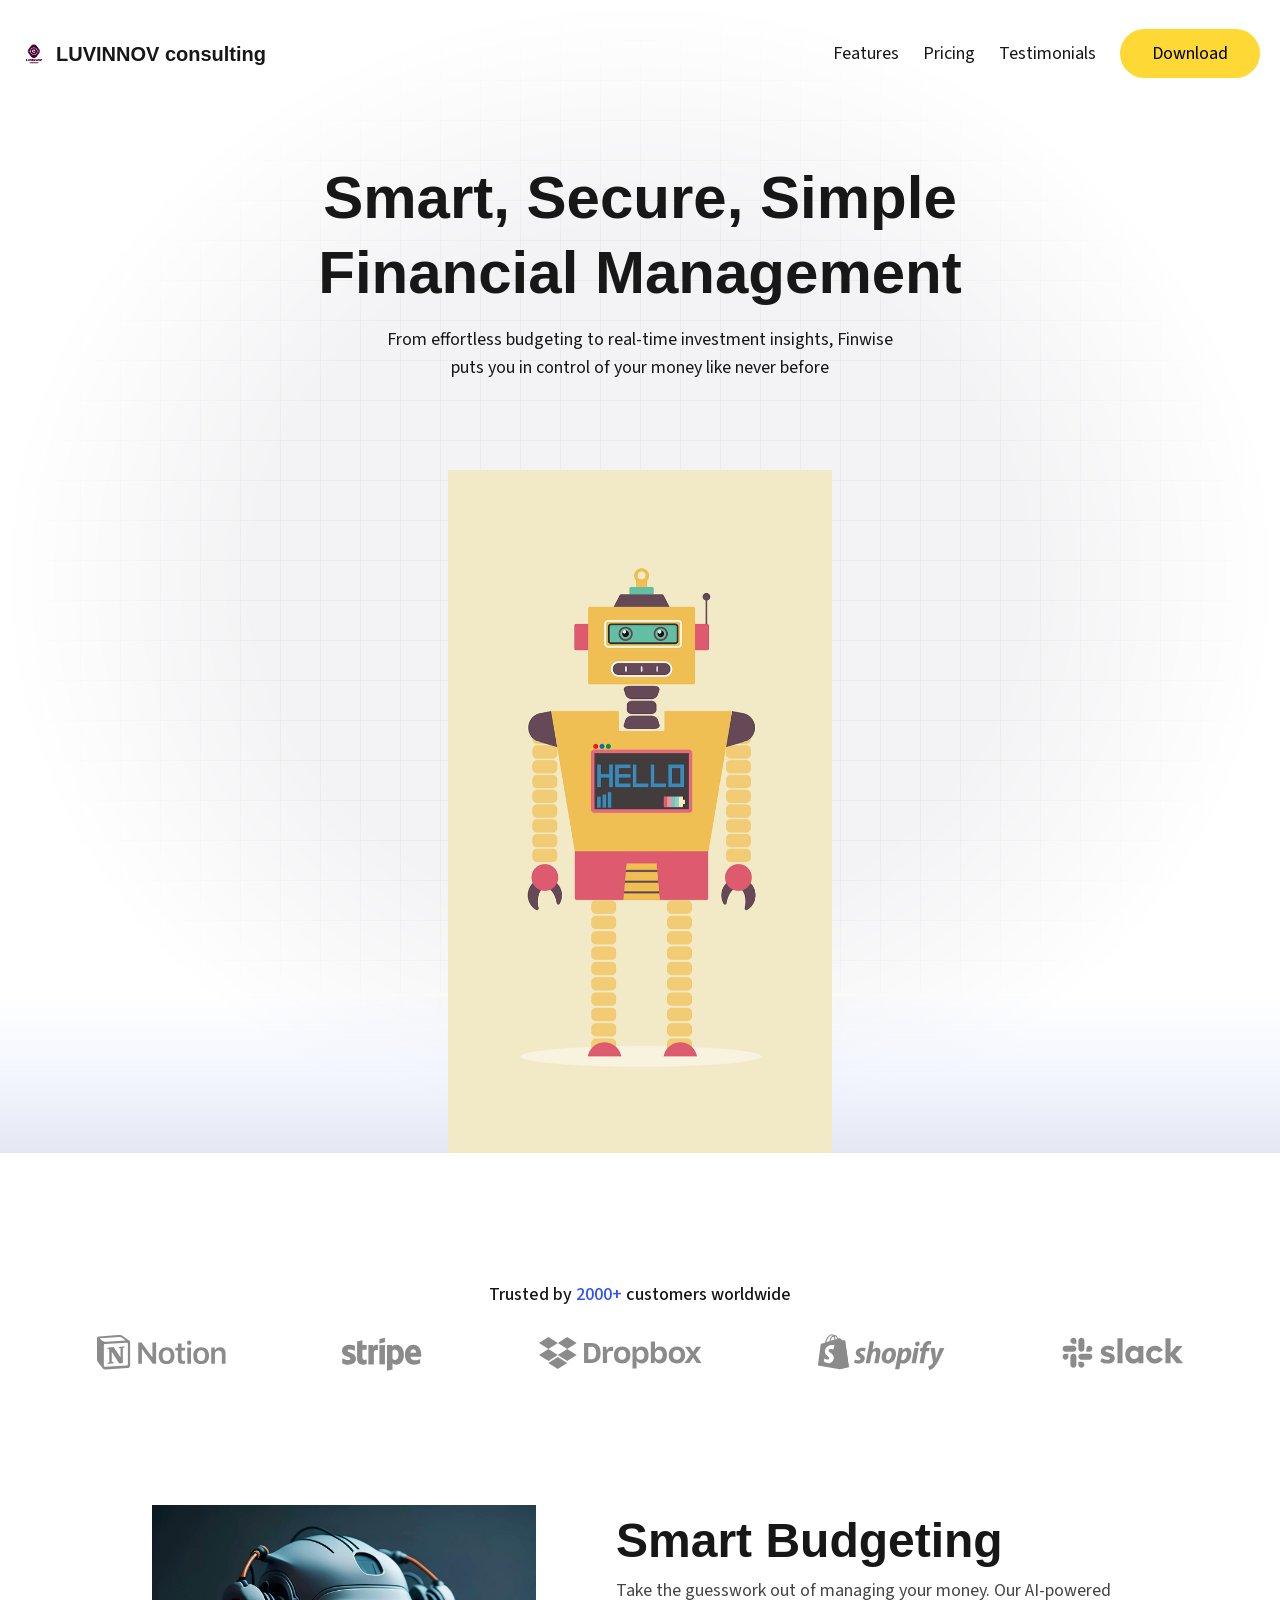
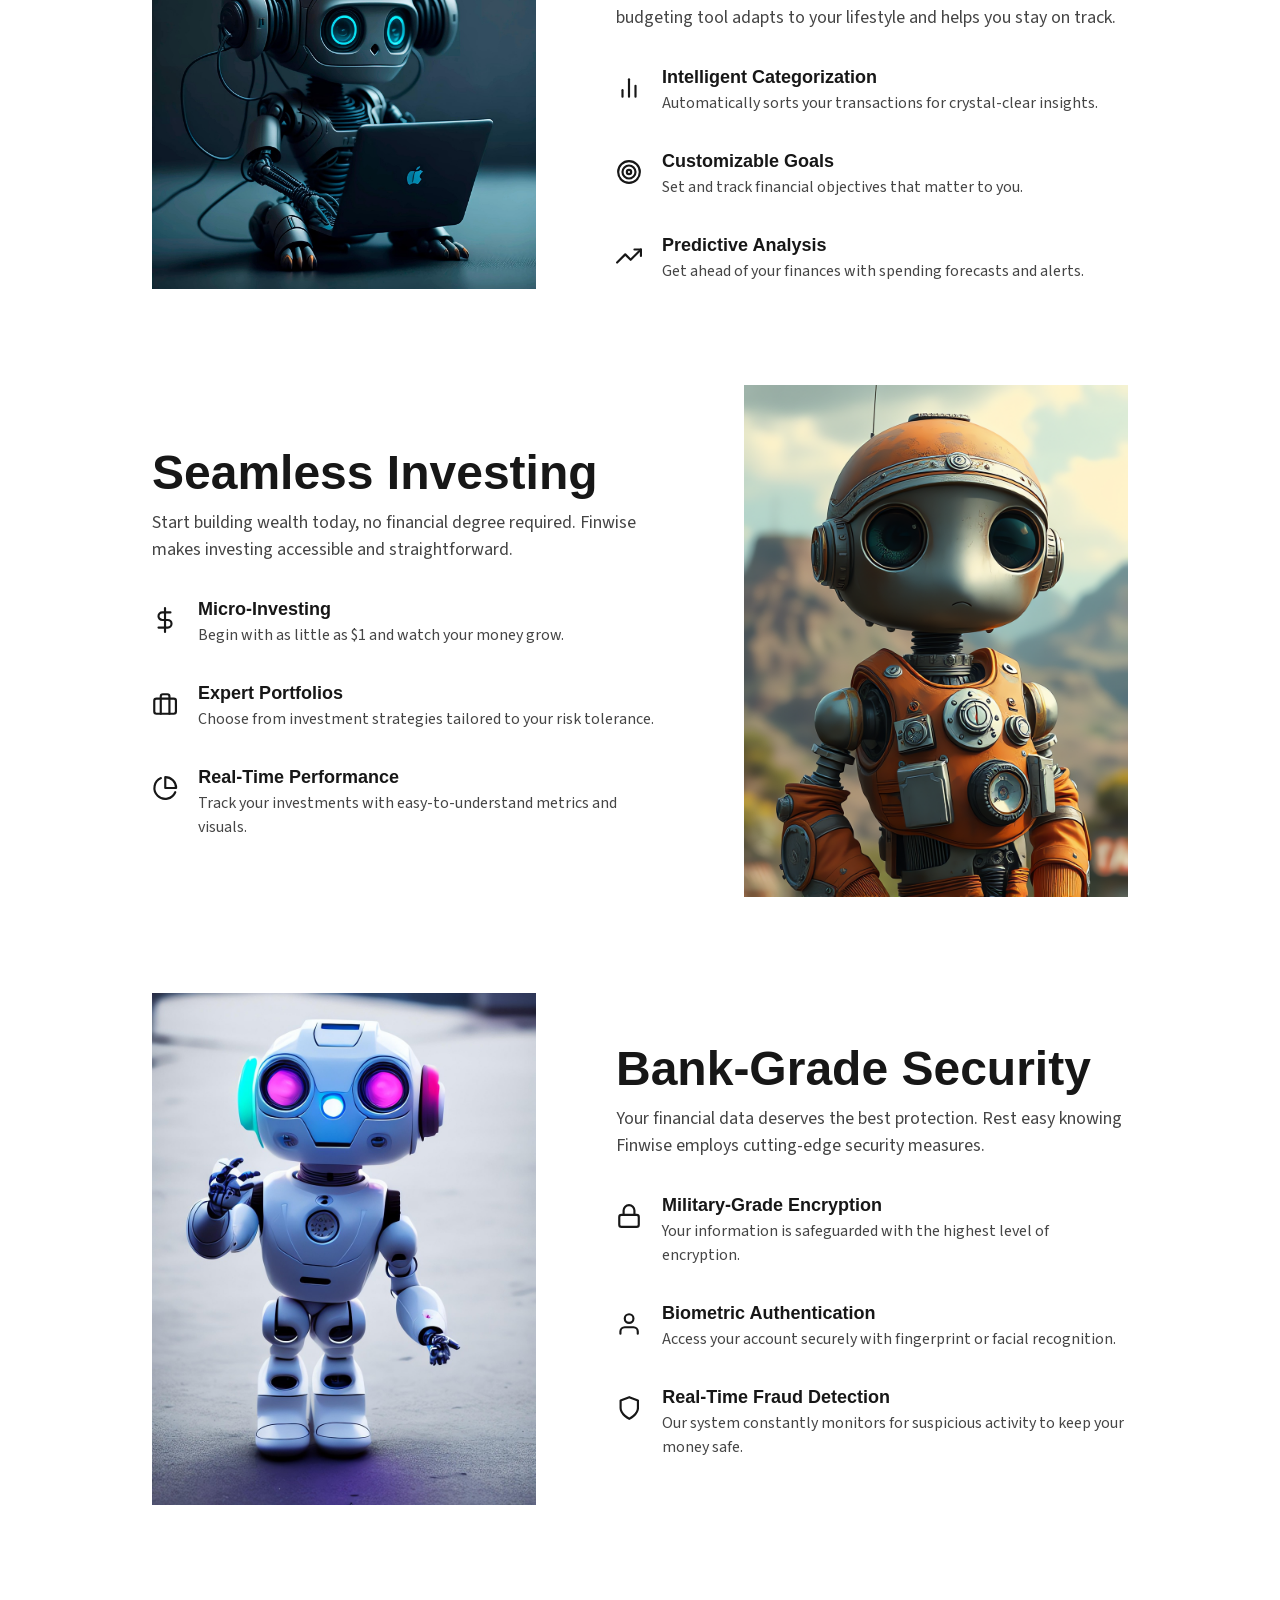
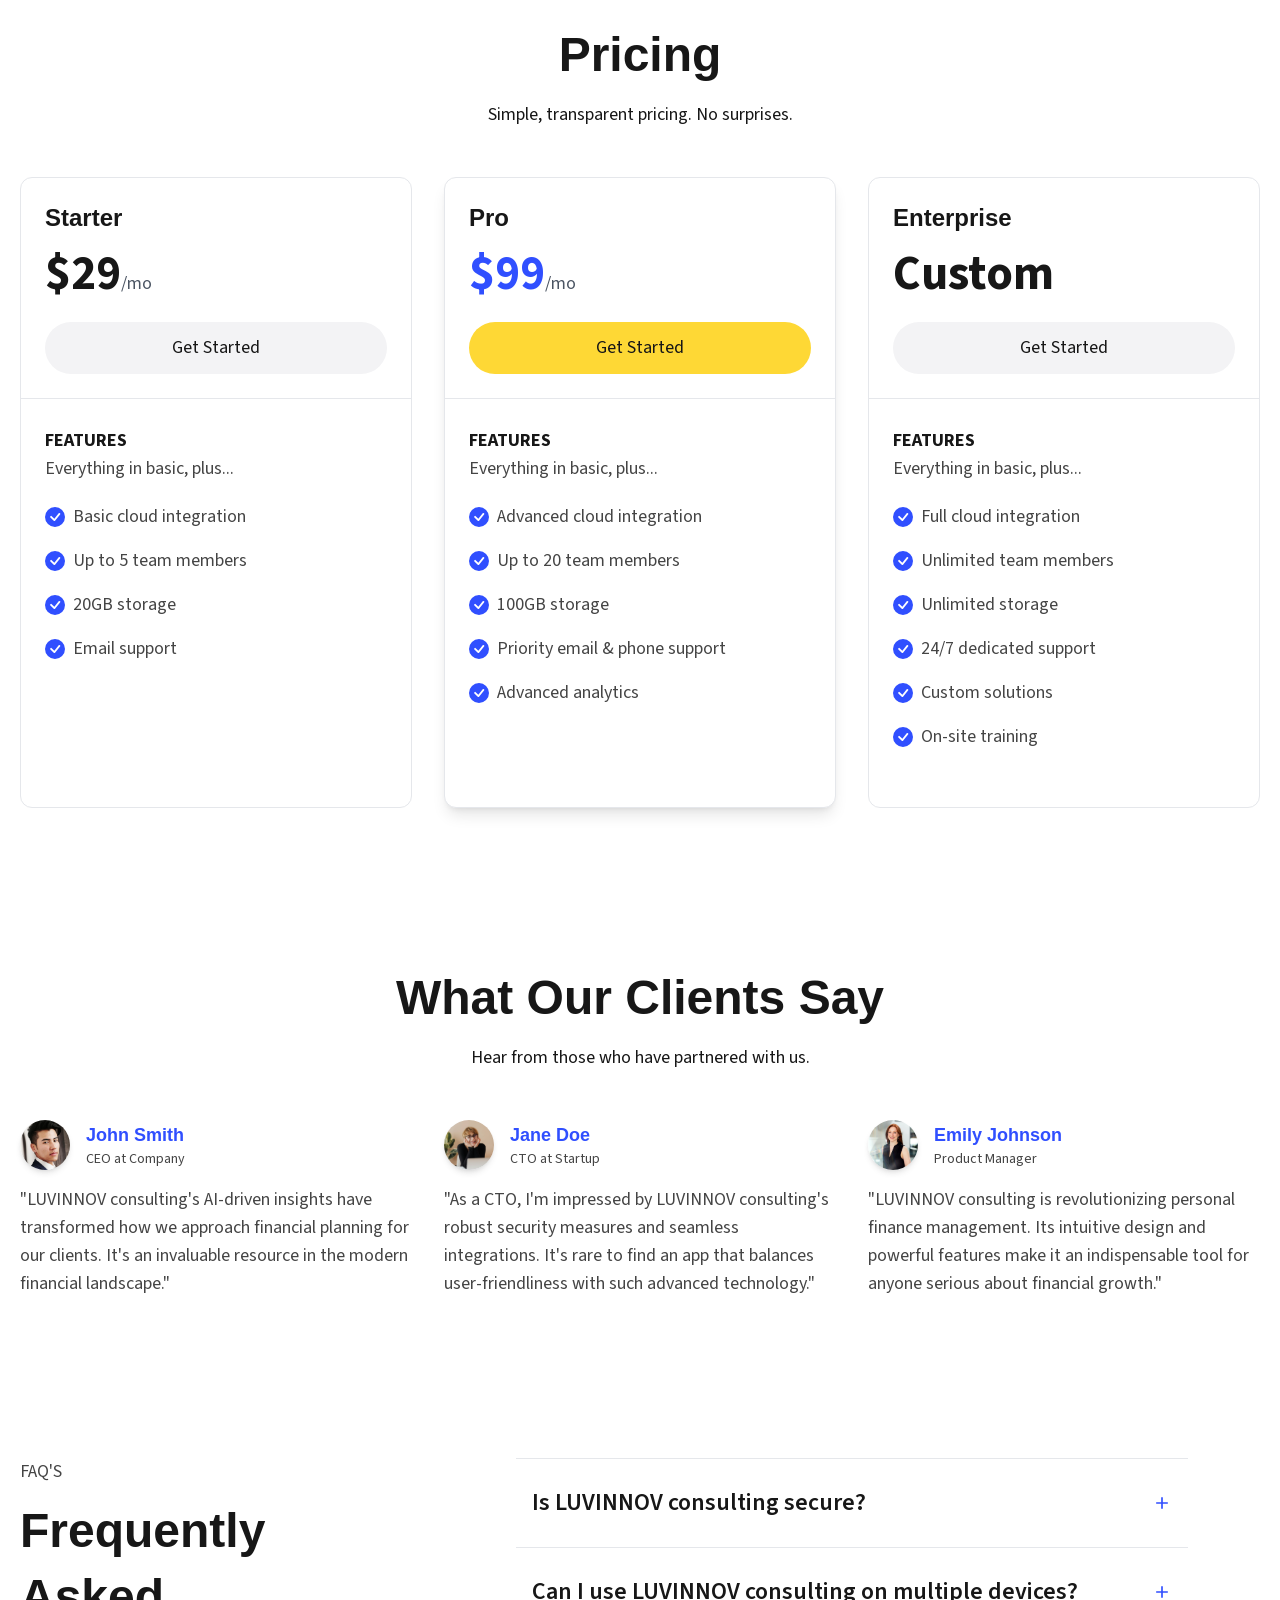
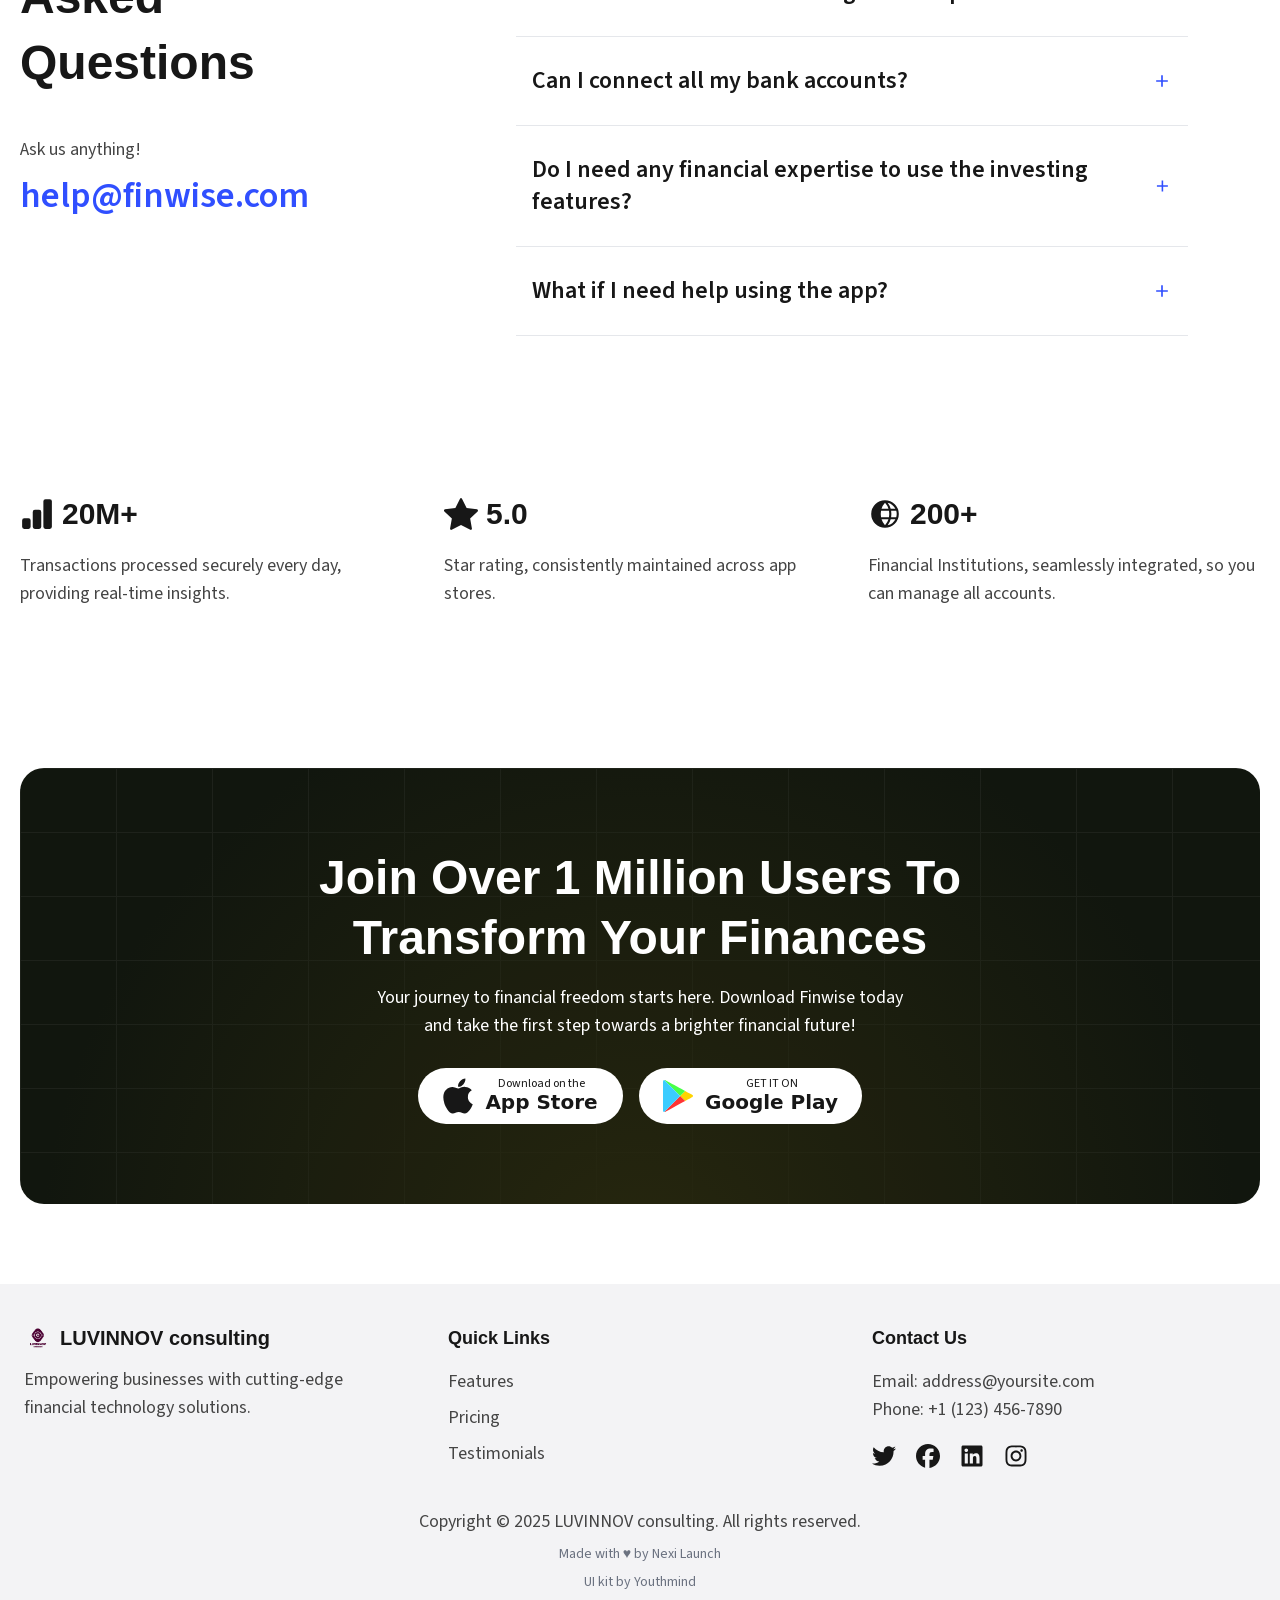
==== commit 7ed6d6da: "Updates" ====
--- a/index.html
+++ b/index.html
@@ -1 +1 @@
-<!DOCTYPE html><html lang="en"><head><meta charSet="utf-8"/><meta name="viewport" content="width=device-width, initial-scale=1"/><link rel="preload" href="/toto/static/media/3534416bbfdcc9be-s.p.woff2" as="font" crossorigin="" type="font/woff2"/><link rel="preload" href="/toto/static/media/9cf9c6e84ed13b5e-s.p.woff2" as="font" crossorigin="" type="font/woff2"/><link rel="preload" as="image" href="/images/custom_illu/illu6.webp" fetchPriority="high"/><link rel="stylesheet" href="/toto/static/css/870fa34f13a19ca3.css" data-precedence="next"/><link rel="preload" as="script" fetchPriority="low" href="/toto/static/chunks/webpack-124ecab26fb58c19.js"/><script src="/toto/static/chunks/fd9d1056-db191a3a5ea0cf82.js" async=""></script><script src="/toto/static/chunks/117-f3b8f21bd24e2835.js" async=""></script><script src="/toto/static/chunks/main-app-a7b32113b8350403.js" async=""></script><script src="/toto/static/chunks/3d47b92a-8a8ddd173a9a4bae.js" async=""></script><script src="/toto/static/chunks/352-a9b791b943f758c2.js" async=""></script><script src="/toto/static/chunks/6-3d7f84770f22fc90.js" async=""></script><script src="/toto/static/chunks/app/page-560731b60eb014f5.js" async=""></script><script src="/toto/static/chunks/f7333993-c49efe604041fbbe.js" async=""></script><script src="/toto/static/chunks/578-3923106b9cc915ff.js" async=""></script><script src="/toto/static/chunks/app/layout-957dc9d7dec42cfb.js" async=""></script><title>Luvinnov consulting</title><meta name="description" content="Luvinnov empowers businesses with cutting-edge technology solutions to drive success and efficiency."/><meta property="og:title" content="Luvinnov consulting"/><meta property="og:description" content="Luvinnov empowers businesses with cutting-edge technology solutions to drive success and efficiency."/><meta property="og:url" content="https://luvinnov.github.io/"/><meta property="og:image" content="https://luvinnov.github.io/images/og-image.jpg"/><meta property="og:image:width" content="1200"/><meta property="og:image:height" content="675"/><meta property="og:image:alt" content="LUVINNOV consulting"/><meta property="og:type" content="website"/><meta name="twitter:card" content="summary_large_image"/><meta name="twitter:title" content="Luvinnov consulting"/><meta name="twitter:description" content="Luvinnov empowers businesses with cutting-edge technology solutions to drive success and efficiency."/><meta name="twitter:image" content="https://luvinnov.github.io/images/twitter-image.jpg"/><link rel="icon" href="/favicon.ico" type="image/x-icon" sizes="32x32"/><link rel="icon" href="/images/icons/apple-touch-icon.png" type="image/png" sizes="180x180"/><link rel="icon" href="/images/icons/favicon.ico" type="image/png"/><link rel="icon" href="/images/icons/favicon.svg" type="image/svg+xml"/><link rel="icon" href="/images/icons/favicon-96x96.png" type="image/png" sizes="96x96"/><link rel="icon" href="/images/icons/web-app-manifest-192x192.png" type="image/png" sizes="192x192"/><link rel="icon" href="/images/icons/web-app-manifest-512x512.png" type="image/png" sizes="512x512"/><meta name="next-size-adjust"/><script src="/toto/static/chunks/polyfills-42372ed130431b0a.js" noModule=""></script></head><body class="__className_1b340f __className_1fdbab antialiased"><header class="bg-transparent fixed top-0 left-0 right-0 md:absolute z-50 mx-auto w-full"><div class="px-5 w-full max-w-7xl mx-auto !px-0"><nav class="shadow-md md:shadow-none bg-white md:bg-transparent mx-auto flex justify-between items-center py-2 px-5 md:py-10"><a class="flex items-center gap-2" href="/"><img alt="Logo" loading="lazy" width="0" height="0" decoding="async" data-nimg="1" class="min-w-fit w-7 h-7" style="color:transparent" src="/images/logos/luvinnov_consulting_logo.png"/><span class="manrope text-xl font-semibold text-foreground cursor-pointer">LUVINNOV consulting</span></a><ul class="hidden md:flex space-x-6"><li><a class="text-foreground hover:text-foreground-accent transition-colors" href="#features">Features</a></li><li><a class="text-foreground hover:text-foreground-accent transition-colors" href="#pricing">Pricing</a></li><li><a class="text-foreground hover:text-foreground-accent transition-colors" href="#testimonials">Testimonials</a></li><li><a class="text-black bg-primary hover:bg-primary-accent px-8 py-3 rounded-full transition-colors" href="#cta">Download</a></li></ul><div class="md:hidden flex items-center"><button type="button" class="bg-primary text-black focus:outline-none rounded-full w-10 h-10 flex items-center justify-center" aria-controls="mobile-menu" aria-expanded="false"><svg stroke="currentColor" fill="currentColor" stroke-width="0" viewBox="0 0 24 24" aria-hidden="true" class="h-6 w-6" height="1em" width="1em" xmlns="http://www.w3.org/2000/svg"><path fill-rule="evenodd" d="M3 6.75A.75.75 0 0 1 3.75 6h16.5a.75.75 0 0 1 0 1.5H3.75A.75.75 0 0 1 3 6.75ZM3 12a.75.75 0 0 1 .75-.75h16.5a.75.75 0 0 1 0 1.5H3.75A.75.75 0 0 1 3 12Zm0 5.25a.75.75 0 0 1 .75-.75h16.5a.75.75 0 0 1 0 1.5H3.75a.75.75 0 0 1-.75-.75Z" clip-rule="evenodd"></path></svg><span class="sr-only">Toggle navigation</span></button></div></nav></div></header><main><section id="hero" class="relative flex items-center justify-center pb-0 pt-32 md:pt-40 px-5"><div class="absolute left-0 top-0 bottom-0 -z-10 w-full"><div class="absolute inset-0 h-full w-full bg-hero-background bg-[linear-gradient(to_right,#80808012_1px,transparent_1px),linear-gradient(to_bottom,#80808012_1px,transparent_1px)] bg-[size:40px_40px] [mask-image:radial-gradient(ellipse_50%_50%_at_50%_50%,#000_60%,transparent_100%)]"></div></div><div class="absolute left-0 right-0 bottom-0 backdrop-blur-[2px] h-40 bg-gradient-to-b from-transparent via-[rgba(233,238,255,0.5)] to-[rgba(202,208,230,0.5)]"></div><div class="text-center"><h1 class="text-4xl md:text-6xl md:leading-tight font-bold text-foreground max-w-lg md:max-w-2xl mx-auto">Smart, Secure, Simple Financial Management</h1><p class="mt-4 text-foreground max-w-lg mx-auto">From effortless budgeting to real-time investment insights, Finwise puts you in control of your money like never before</p><div class="mt-6 flex flex-col sm:flex-row items-center sm:gap-4 w-fit mx-auto"><a href="#"><button type="button" class="flex items-center justify-center min-w-[205px] mt-3 px-6 h-14 rounded-full w-full sm:w-fit text-white bg-foreground"><div class="mr-3"><svg viewBox="0 0 384 512" width="30"><path fill="currentColor" d="M318.7 268.7c-.2-36.7 16.4-64.4 50-84.8-18.8-26.9-47.2-41.7-84.7-44.6-35.5-2.8-74.3 20.7-88.5 20.7-15 0-49.4-19.7-76.4-19.7C63.3 141.2 4 184.8 4 273.5q0 39.3 14.4 81.2c12.8 36.7 59 126.7 107.2 125.2 25.2-.6 43-17.9 75.8-17.9 31.8 0 48.3 17.9 76.4 17.9 48.6-.7 90.4-82.5 102.6-119.3-65.2-30.7-61.7-90-61.7-91.9zm-56.6-164.2c27.3-32.4 24.8-61.9 24-72.5-24.1 1.4-52 16.4-67.9 34.9-17.5 19.8-27.8 44.3-25.6 71.9 26.1 2 49.9-11.4 69.5-34.3z"></path></svg></div><div><div class="text-xs">Download on the</div><div class="-mt-1 font-sans text-xl font-semibold">App Store</div></div></button></a><a href="#"><button type="button" class="flex items-center justify-center min-w-[205px] mt-3 px-6 h-14 rounded-full w-full sm:w-fit text-white bg-foreground"><div class="mr-3"><svg viewBox="30 336.7 120.9 129.2" width="30"><path fill="#FFD400" d="M119.2,421.2c15.3-8.4,27-14.8,28-15.3c3.2-1.7,6.5-6.2,0-9.7  c-2.1-1.1-13.4-7.3-28-15.3l-20.1,20.2L119.2,421.2z"></path><path fill="#FF3333" d="M99.1,401.1l-64.2,64.7c1.5,0.2,3.2-0.2,5.2-1.3  c4.2-2.3,48.8-26.7,79.1-43.3L99.1,401.1L99.1,401.1z"></path><path fill="#48FF48" d="M99.1,401.1l20.1-20.2c0,0-74.6-40.7-79.1-43.1  c-1.7-1-3.6-1.3-5.3-1L99.1,401.1z"></path><path fill="#3BCCFF" d="M99.1,401.1l-64.3-64.3c-2.6,0.6-4.8,2.9-4.8,7.6  c0,7.5,0,107.5,0,113.8c0,4.3,1.7,7.4,4.9,7.7L99.1,401.1z"></path></svg></div><div><div class="text-xs">GET IT ON</div><div class="-mt-1 font-sans text-xl font-semibold">Google Play</div></div></button></a></div><img alt="app mockup" fetchPriority="high" width="384" height="340" decoding="async" data-nimg="1" class="relative mt-12 md:mt-16 mx-auto z-10" style="color:transparent" src="/images/custom_illu/illu6.webp"/></div></section><section id="logos" class="py-32 px-5 bg-background"><p class="text-lg font-medium text-center">Trusted by <span class="text-secondary">2000+</span> customers worldwide</p><div class="mt-5 w-full flex flex-wrap flex-row items-center justify-evenly gap-5 sm:gap-10 opacity-45 logos-container"><svg width="129" height="48" viewBox="0 0 129 48" fill="none" xmlns="http://www.w3.org/2000/svg" class="w-5/6"><path d="M44.9356 34.7749V20.2199H45.1949L55.7896 34.7749H59.1236V13.4006H55.4192V27.919H55.1598L44.5652 13.4006H41.2312V34.7749H44.9356ZM69.6071 35.1049C74.497 35.1049 77.4976 31.9519 77.4976 26.6725C77.4976 21.4297 74.497 18.2401 69.6071 18.2401C64.7543 18.2401 61.7167 21.4297 61.7167 26.6725C61.7537 31.9519 64.7173 35.1049 69.6071 35.1049ZM69.6071 32.0252C67.014 32.0252 65.5322 30.0821 65.5322 26.6725C65.5322 23.2995 67.014 21.3198 69.6071 21.3198C72.2002 21.3198 73.682 23.2995 73.682 26.6725C73.682 30.0821 72.2002 32.0252 69.6071 32.0252ZM80.8686 14.6105V18.68H78.2755V21.6131H80.8686V30.4487C80.8686 33.6017 82.3504 34.8483 86.1289 34.8483C86.8327 34.8483 87.5366 34.7749 88.0922 34.6649V31.8053C87.6477 31.8419 87.3513 31.8786 86.8327 31.8786C85.2769 31.8786 84.573 31.182 84.573 29.5688V21.6131H88.0922V18.68H84.573V14.6105H80.8686ZM90.3149 34.7749H94.0193V18.5701H90.3149V34.7749ZM92.1671 15.8937C93.3896 15.8937 94.3898 14.9038 94.3898 13.6939C94.3898 12.4474 93.3896 11.4575 92.1671 11.4575C90.9446 11.4575 89.9444 12.4474 89.9444 13.6939C89.9444 14.9038 90.9446 15.8937 92.1671 15.8937ZM104.169 35.1049C109.059 35.1049 112.06 31.9519 112.06 26.6725C112.06 21.4297 109.059 18.2401 104.169 18.2401C99.3166 18.2401 96.279 21.4297 96.279 26.6725C96.279 31.9519 99.2426 35.1049 104.169 35.1049ZM104.169 32.0252C101.576 32.0252 100.095 30.0821 100.095 26.6725C100.095 23.2995 101.576 21.3198 104.169 21.3198C106.726 21.3198 108.244 23.2995 108.244 26.6725C108.207 30.0821 106.726 32.0252 104.169 32.0252ZM114.245 34.7749H117.95V25.3526C117.95 22.9696 119.358 21.4664 121.543 21.4664C123.803 21.4664 124.84 22.7129 124.84 25.1693V34.7749H128.545V24.2894C128.545 20.4032 126.544 18.2401 122.914 18.2401C120.469 18.2401 118.839 19.34 118.061 21.1731H117.802V18.5701H114.208C114.245 18.5701 114.245 34.7749 114.245 34.7749Z" fill="black"></path><path fill-rule="evenodd" clip-rule="evenodd" d="M5.71206 12.0326C6.79023 12.9024 7.18021 12.8337 9.19893 12.6964L28.2162 11.5519C28.6291 11.5519 28.285 11.1399 28.1474 11.0941L24.9816 8.82806C24.3852 8.37028 23.5594 7.82093 22.0224 7.95826L3.62452 9.30874C2.95926 9.37741 2.82162 9.72075 3.0969 9.97254L5.71206 12.0326ZM6.85905 16.4502V36.4098C6.85905 37.4857 7.38667 37.8748 8.60249 37.8061L29.5008 36.593C30.7166 36.5243 30.8543 35.7918 30.8543 34.922V15.0998C30.8543 14.23 30.5102 13.7493 29.7761 13.818L7.93723 15.0998C7.13433 15.1684 6.85905 15.5804 6.85905 16.4502ZM27.4821 17.5261C27.6197 18.1212 27.4821 18.7392 26.8857 18.8079L25.8763 19.0139V33.7547C25.0046 34.2125 24.2017 34.4871 23.5135 34.4871C22.4353 34.4871 22.16 34.1438 21.3571 33.1367L14.7733 22.8135V32.7933L16.8609 33.2511C16.8609 33.2511 16.8609 34.4642 15.1863 34.4642L10.5524 34.7389C10.4148 34.4642 10.5524 33.8005 11.0112 33.6631L12.227 33.3198V20.1355L10.5524 19.9981C10.4148 19.403 10.7589 18.5332 11.6994 18.4645L16.6774 18.1212L23.5364 28.5588V19.3343L21.793 19.1283C21.6553 18.3959 22.2059 17.8465 22.8712 17.7778L27.4821 17.5261ZM2.08754 7.47759L21.2424 6.08133C23.5823 5.87532 24.2017 6.01266 25.6698 7.08847L31.7719 11.3688C32.7812 12.1013 33.1253 12.3073 33.1253 13.1084V36.6159C33.1253 38.0808 32.5977 38.9506 30.7166 39.0879L8.48779 40.4384C7.06552 40.5071 6.40026 40.3011 5.66618 39.3626L1.147 33.5258C0.3441 32.45 0 31.6488 0 30.7104V9.81231C0 8.59917 0.550559 7.61492 2.08754 7.47759Z" fill="black"></path></svg><svg width="80" height="48" viewBox="0 0 80 48" fill="none" xmlns="http://www.w3.org/2000/svg" class="w-5/6"><path fill-rule="evenodd" clip-rule="evenodd" d="M79.3058 25.8169C79.3058 20.1774 76.5741 15.7274 71.3532 15.7274C66.1102 15.7274 62.938 20.1774 62.938 25.7728C62.938 32.4037 66.6829 35.7521 72.0581 35.7521C74.6796 35.7521 76.6622 35.1573 78.1602 34.3202V29.9143C76.6622 30.6633 74.9439 31.126 72.763 31.126C70.6262 31.126 68.7317 30.377 68.4893 27.7775H79.2617C79.2617 27.4911 79.3058 26.3456 79.3058 25.8169ZM68.4233 23.7241C68.4233 21.2348 69.9433 20.1994 71.3311 20.1994C72.6749 20.1994 74.1068 21.2348 74.1068 23.7241H68.4233Z" fill="black"></path><path fill-rule="evenodd" clip-rule="evenodd" d="M54.4345 15.7274C52.2756 15.7274 50.8877 16.7408 50.1167 17.4457L49.8303 16.0799H44.9839V41.7661L50.4912 40.5986L50.5132 34.3643C51.3063 34.937 52.4739 35.7521 54.4124 35.7521C58.3557 35.7521 61.9465 32.5799 61.9465 25.5966C61.9244 19.2081 58.2896 15.7274 54.4345 15.7274ZM53.1127 30.9056C51.813 30.9056 51.0419 30.443 50.5132 29.8703L50.4912 21.6974C51.064 21.0585 51.857 20.6179 53.1127 20.6179C55.1174 20.6179 56.5052 22.8649 56.5052 25.7508C56.5052 28.7027 55.1394 30.9056 53.1127 30.9056Z" fill="black"></path><path fill-rule="evenodd" clip-rule="evenodd" d="M37.4057 14.4277L42.935 13.2381V8.76611L37.4057 9.93367V14.4277Z" fill="black"></path><path d="M42.935 16.1019H37.4057V35.3776H42.935V16.1019Z" fill="black"></path><path fill-rule="evenodd" clip-rule="evenodd" d="M31.4795 17.7321L31.1271 16.1019H26.3687V35.3776H31.8761V22.3142C33.1758 20.6179 35.3787 20.9263 36.0616 21.1686V16.1019C35.3567 15.8375 32.7793 15.3529 31.4795 17.7321Z" fill="black"></path><path fill-rule="evenodd" clip-rule="evenodd" d="M20.465 11.3215L15.0899 12.467L15.0679 30.1125C15.0679 33.3729 17.5131 35.7741 20.7735 35.7741C22.5799 35.7741 23.9016 35.4436 24.6286 35.0471V30.5751C23.9237 30.8615 20.443 31.8749 20.443 28.6145V20.7941H24.6286V16.1019H20.443L20.465 11.3215Z" fill="black"></path><path fill-rule="evenodd" clip-rule="evenodd" d="M5.57342 21.6974C5.57342 20.8383 6.27836 20.5078 7.44592 20.5078C9.12015 20.5078 11.235 21.0145 12.9092 21.9177V16.7408C11.0808 16.0138 9.27435 15.7274 7.44592 15.7274C2.97396 15.7274 0 18.0626 0 21.9618C0 28.0418 8.37115 27.0726 8.37115 29.694C8.37115 30.7074 7.48998 31.0378 6.25633 31.0378C4.4279 31.0378 2.09279 30.2888 0.242322 29.2755V34.5185C2.29105 35.3996 4.36181 35.7742 6.25633 35.7742C10.8384 35.7742 13.9886 33.5051 13.9886 29.5619C13.9666 22.9971 5.57342 24.1647 5.57342 21.6974Z" fill="black"></path></svg><svg width="163" height="48" viewBox="0 0 163 48" fill="none" xmlns="http://www.w3.org/2000/svg" class="w-5/6"><path d="M45.0503 14.0131H52.6724C57.5318 14.0131 61.546 16.8247 61.546 23.2442V24.5931C61.546 31.0613 57.7918 33.9704 52.8187 33.9704H45.0503V14.0131ZM49.3083 17.6373V30.33H52.5749C55.3377 30.33 57.1905 28.526 57.1905 24.5118V23.4555C57.1905 19.4412 55.2402 17.6373 52.4287 17.6373H49.3083ZM63.805 17.8323H67.2179L67.7705 21.5865C68.4205 19.0349 70.0782 17.6698 73.0848 17.6698H74.1412V21.9765H72.386C68.9243 21.9765 68.0792 23.1792 68.0792 26.5921V34.0192H63.87V17.8323H63.805ZM74.9863 26.2508V25.7957C74.9863 20.3838 78.448 17.426 83.161 17.426C87.9716 17.426 91.3357 20.3838 91.3357 25.7957V26.2508C91.3357 31.5652 88.0691 34.4255 83.161 34.4255C77.9441 34.3767 74.9863 31.5814 74.9863 26.2508ZM87.029 26.202V25.7957C87.029 22.7891 85.5175 20.9852 83.1123 20.9852C80.7557 20.9852 79.1955 22.6429 79.1955 25.7957V26.202C79.1955 29.1111 80.707 30.7688 83.1123 30.7688C85.5175 30.7201 87.029 29.1111 87.029 26.202ZM93.546 17.8323H97.0564L97.4627 20.8877C98.3078 18.8399 100.112 17.426 102.777 17.426C106.889 17.426 109.603 20.3838 109.603 25.8607V26.3158C109.603 31.6302 106.596 34.4417 102.777 34.4417C100.226 34.4417 98.4703 33.2879 97.6089 31.4351V39.6098H93.4972L93.546 17.8323ZM105.329 26.202V25.8445C105.329 22.6266 103.671 21.0339 101.461 21.0339C99.1041 21.0339 97.5439 22.8379 97.5439 25.8445V26.1533C97.5439 29.0136 99.0554 30.8176 101.412 30.8176C103.833 30.7688 105.329 29.2249 105.329 26.202ZM115.827 31.0288L115.47 33.9867H111.862V12.4204H115.974V20.6926C116.884 18.5799 118.688 17.426 121.239 17.426C125.107 17.4748 127.968 20.1401 127.968 25.5032V26.007C127.968 31.3701 125.253 34.4417 121.142 34.4417C118.428 34.3767 116.672 33.1253 115.827 31.0288ZM123.645 26.007V25.6007C123.645 22.6429 122.036 20.9852 119.777 20.9852C117.469 20.9852 115.86 22.8379 115.86 25.6495V26.007C115.86 29.0136 117.42 30.7688 119.728 30.7688C122.198 30.7688 123.645 29.2249 123.645 26.007ZM129.771 26.2508V25.7957C129.771 20.3838 133.233 17.426 137.946 17.426C142.757 17.426 146.121 20.3838 146.121 25.7957V26.2508C146.121 31.5652 142.806 34.4255 137.946 34.4255C132.729 34.3767 129.771 31.5814 129.771 26.2508ZM141.847 26.202V25.7957C141.847 22.7891 140.335 20.9852 137.93 20.9852C135.573 20.9852 134.013 22.6429 134.013 25.7957V26.202C134.013 29.1111 135.525 30.7688 137.93 30.7688C140.351 30.7201 141.847 29.1111 141.847 26.202ZM151.63 25.6007L145.958 17.8323H150.818L154.084 22.6916L157.4 17.8323H162.21L156.457 25.5519L162.519 33.9867H157.757L154.052 28.6236L150.444 33.9867H145.471L151.63 25.6007Z" fill="black"></path><path d="M18.8522 14.0132L9.42611 20.0264L18.8522 26.0396L9.42611 32.0528L0 26.0071L9.42611 19.9939L0 14.0132L9.42611 8L18.8522 14.0132ZM9.37735 33.9868L18.8035 27.9736L28.2296 33.9868L18.8035 40L9.37735 33.9868ZM18.8522 26.0071L28.2783 19.9939L18.8522 14.0132L28.2296 8L37.6557 14.0132L28.2296 20.0264L37.6557 26.0396L28.2296 32.0528L18.8522 26.0071Z" fill="black"></path></svg><svg width="127" height="48" viewBox="0 0 127 48" fill="none" xmlns="http://www.w3.org/2000/svg" class="w-5/6"><path d="M26.8473 11.6059C26.7209 11.6059 24.2182 11.5553 24.2182 11.5553C24.2182 11.5553 22.12 9.53293 21.9177 9.30541C21.8419 9.22957 21.7408 9.17901 21.6397 9.17901V40.248L31.0185 37.9222C31.0185 37.9222 27.2012 12.0609 27.176 11.884C27.1254 11.707 26.9737 11.6059 26.8473 11.6059Z" fill="black"></path><path fill-rule="evenodd" clip-rule="evenodd" d="M26.8472 11.6057C26.9736 11.6057 27.1253 11.7068 27.1506 11.8838C27.1759 12.0607 30.9931 37.922 31.0184 37.922L21.6396 40.2478L0 36.5064C0 36.5064 2.57855 16.5605 2.62911 15.8527C2.75551 14.9173 2.78079 14.8921 3.7667 14.5887C3.80772 14.5887 4.71415 14.3058 6.09439 13.875C6.41526 13.7748 6.76175 13.6667 7.12892 13.5522C7.35644 12.0607 8.08956 10.1394 9.05019 8.59737C10.4406 6.4233 12.1343 5.18459 13.8281 5.13403C14.7129 5.10875 15.446 5.41211 16.0274 6.01882C16.0601 6.03515 16.0822 6.06201 16.1074 6.09261C16.1212 6.1094 16.1359 6.12731 16.1538 6.14522C16.255 6.11994 16.3308 6.11994 16.4319 6.11994C17.7465 6.11994 18.8588 6.87834 19.5919 8.29401C19.8194 8.74905 19.9964 9.17881 20.0975 9.53273C20.7548 9.33049 21.1593 9.20409 21.1593 9.20409C21.3109 9.15353 21.7154 9.10297 21.9177 9.30521C22.1199 9.53273 24.2181 11.5551 24.2181 11.5551C24.2181 11.5551 26.7208 11.6057 26.8472 11.6057ZM17.342 10.4175C17.9487 10.2153 18.5049 10.0383 19.0105 9.88665C18.7577 9.00185 18.1257 7.53562 16.8364 7.33338C17.2156 8.34457 17.342 9.55801 17.342 10.4175ZM12.5895 11.8584C13.8282 11.4793 15.0668 11.1001 16.2044 10.7462C16.2297 9.81081 16.1286 8.42041 15.623 7.4345C15.1426 7.63674 14.7129 7.99065 14.4095 8.31929C13.6006 9.20409 12.9433 10.5186 12.5894 11.8585L12.5895 11.8584ZM14.8898 6.5497C14.6118 6.34746 14.2831 6.27162 13.8787 6.27162C11.2748 6.34746 8.97435 10.4428 8.36764 13.1983C8.58363 13.1323 8.80532 13.0649 9.03169 12.996C9.75912 12.7748 10.5349 12.5389 11.3254 12.2882C11.654 10.5439 12.4883 8.74905 13.5753 7.58618C13.9798 7.13114 14.4348 6.77722 14.8898 6.5497ZM15.3453 20.504L16.4323 16.4339C16.4323 16.4339 15.497 15.9536 13.6515 16.08C8.89893 16.3834 6.75014 19.6951 6.95238 22.9814C7.09448 25.1841 8.38689 26.1006 9.51839 26.9031C10.3998 27.5281 11.1835 28.0839 11.25 29.1244C11.3005 29.6806 10.9213 30.5148 9.9354 30.5654C8.41861 30.6665 6.49734 29.2256 6.49734 29.2256L5.76422 32.335C5.76422 32.335 7.66021 34.3574 11.0983 34.1804C13.9802 34.0035 15.952 31.703 15.7498 28.3408C15.5814 25.7543 13.7638 24.5854 12.3275 23.6618C11.3914 23.0598 10.6173 22.562 10.5674 21.8438C10.5674 21.5152 10.5674 20.1754 12.6909 20.049C14.1319 19.9479 15.3453 20.504 15.3453 20.504Z" fill="black"></path><path d="M43.7091 25.1053C42.6221 24.5239 42.0659 24.0183 42.0659 23.3357C42.0659 22.4762 42.8496 21.92 44.0631 21.92C45.4787 21.92 46.7427 22.5015 46.7427 22.5015L47.7286 19.4679C47.7286 19.4679 46.8186 18.7601 44.1389 18.7601C40.3975 18.7601 37.7936 20.9089 37.7936 23.9172C37.7936 25.6362 39.0071 26.9255 40.625 27.8608C41.9395 28.5939 42.3946 29.1248 42.3946 29.9085C42.3946 30.7174 41.7373 31.3747 40.5239 31.3747C38.729 31.3747 37.01 30.4394 37.01 30.4394L35.9482 33.4729C35.9482 33.4729 37.5156 34.5347 40.17 34.5347C44.0125 34.5347 46.7933 32.6387 46.7933 29.2259C46.768 27.3805 45.3776 26.0659 43.7091 25.1053Z" fill="black"></path><path d="M59.0288 18.7097C57.1328 18.7097 55.6413 19.6198 54.5037 20.9849L54.4532 20.9596L56.0963 12.3645H51.8241L47.6529 34.2568H51.9252L53.3408 26.774C53.897 23.9427 55.3632 22.1983 56.7283 22.1983C57.689 22.1983 58.0682 22.8556 58.0682 23.791C58.0682 24.3724 58.0176 25.1055 57.8912 25.687L56.2733 34.2568H60.5456L62.2141 25.4089C62.391 24.4735 62.5174 23.3612 62.5174 22.6028C62.5427 20.176 61.2787 18.7097 59.0288 18.7097Z" fill="black"></path><path d="M72.2245 18.7093C67.0675 18.7093 63.6547 23.3608 63.6547 28.5432C63.6547 31.8549 65.7023 34.5345 69.5449 34.5345C74.6009 34.5345 78.0136 30.0095 78.0136 24.7007C78.0389 21.6418 76.244 18.7093 72.2245 18.7093ZM70.1263 31.2734C68.6601 31.2734 68.0534 30.0347 68.0534 28.4674C68.0534 26.0152 69.3174 22.021 71.6431 22.021C73.1599 22.021 73.6655 23.3356 73.6655 24.5996C73.6655 27.2287 72.3762 31.2734 70.1263 31.2734Z" fill="black"></path><path d="M88.9857 18.7093C86.1038 18.7093 84.4606 21.2626 84.4606 21.2626H84.41L84.6628 18.9621H80.8708C80.6939 20.5042 80.34 22.8805 80.0113 24.6501L77.0283 40.3236H81.3006L82.4888 33.9784H82.5899C82.5899 33.9784 83.4747 34.5345 85.0926 34.5345C90.1233 34.5345 93.4097 29.3775 93.4097 24.1698C93.4097 21.2879 92.1204 18.7093 88.9857 18.7093ZM84.8903 31.324C83.778 31.324 83.1207 30.692 83.1207 30.692L83.8286 26.6978C84.3342 24.0181 85.7246 22.2485 87.2161 22.2485C88.5306 22.2485 88.9351 23.462 88.9351 24.5996C88.9351 27.3803 87.2919 31.324 84.8903 31.324Z" fill="black"></path><path d="M99.5266 12.5666C98.1615 12.5666 97.0745 13.6537 97.0745 15.0441C97.0745 16.308 97.8835 17.1928 99.0969 17.1928H99.1474C100.487 17.1928 101.625 16.2828 101.65 14.7154C101.65 13.4767 100.816 12.5666 99.5266 12.5666Z" fill="black"></path><path d="M93.5356 34.2313H97.8079L100.715 19.0634H96.4175L93.5356 34.2313Z" fill="black"></path><path d="M111.61 19.0384H108.627L108.779 18.3305C109.032 16.8643 109.891 15.575 111.332 15.575C112.091 15.575 112.697 15.8026 112.697 15.8026L113.532 12.4403C113.532 12.4403 112.799 12.0611 111.206 12.0611C109.689 12.0611 108.172 12.4909 107.009 13.4768C105.543 14.7155 104.861 16.5104 104.532 18.3305L104.406 19.0384H102.409L101.777 22.2742H103.774L101.498 34.2569H105.771L108.046 22.2742H111.004L111.61 19.0384Z" fill="black"></path><path d="M121.924 19.0634C121.924 19.0634 119.245 25.8131 118.057 29.504H118.006C117.93 28.3158 116.944 19.0634 116.944 19.0634H112.444L115.023 32.9926C115.074 33.296 115.048 33.4982 114.922 33.7005C114.416 34.6611 113.582 35.5964 112.596 36.279C111.787 36.8604 110.877 37.2396 110.169 37.4924L111.357 41.1327C112.217 40.9558 114.037 40.2227 115.554 38.807C117.5 36.9868 119.321 34.1555 121.166 30.313L126.399 19.0634H121.924Z" fill="black"></path></svg><svg width="122" height="48" viewBox="0 0 122 48" fill="none" xmlns="http://www.w3.org/2000/svg" class="w-5/6"><g clip-path="url(#clip0_3_498)"><path d="M38.3433 32.4263L39.8114 28.9949C41.4189 30.1853 43.5155 30.8154 45.6127 30.8154C47.1505 30.8154 48.1289 30.2204 48.1289 29.3101C48.0938 26.7889 38.8676 28.7498 38.7974 22.4112C38.7623 19.1897 41.6284 16.7036 45.6829 16.7036C48.0938 16.7036 50.5057 17.2991 52.218 18.6649L50.8461 22.1696C49.2707 21.1566 47.3249 20.4503 45.4728 20.4503C44.2147 20.4503 43.3757 21.0453 43.3757 21.8162C43.4108 24.3023 52.7077 22.9364 52.8124 28.9949C52.8124 32.2865 50.016 34.5977 46.0317 34.5977C43.0965 34.5977 40.4054 33.8975 38.3428 32.4263H38.3433ZM96.8013 27.7523C96.4307 28.4108 95.8917 28.9588 95.2394 29.3402C94.5872 29.7216 93.8452 29.9226 93.0897 29.9227C90.7349 29.9227 88.8262 28.0099 88.8262 25.6506C88.8262 23.2913 90.7349 21.3786 93.0897 21.3786C93.8452 21.3787 94.5872 21.5797 95.2394 21.9611C95.8917 22.3425 96.4307 22.8905 96.8013 23.549L100.883 21.2834C99.3541 18.5511 96.4379 16.7036 93.0897 16.7036C88.158 16.7036 84.1602 20.709 84.1602 25.6506C84.1602 30.5918 88.158 34.5977 93.0897 34.5977C96.4379 34.5977 99.3541 32.7501 100.883 30.0179L96.8013 27.7523ZM55.461 34.2473H60.5635V9.25574H55.4615L55.461 34.2473ZM103.46 9.25574V34.2473H108.562V26.7599L114.609 34.2473H121.131L113.442 25.3524L120.571 17.0524H114.329L108.562 23.953V9.25574H103.46ZM76.2838 17.0535V19.085C75.4452 17.684 73.3831 16.7036 71.2163 16.7036C66.7427 16.7036 63.2131 20.6608 63.2131 25.6331C63.2131 30.6053 66.7427 34.5977 71.2163 34.5977C73.3831 34.5977 75.4452 33.6173 76.2838 32.2163V34.2473H81.3863V17.0535H76.2838ZM76.2838 27.7869C75.5499 29.0124 74.0122 29.9222 72.2999 29.9222C69.9446 29.9222 68.0359 28.0099 68.0359 25.6506C68.0359 23.2913 69.9446 21.3786 72.2999 21.3786C74.0122 21.3786 75.5499 22.3239 76.2838 23.584V27.7869Z" fill="black"></path><path d="M11.3965 8.70361C9.74293 8.70361 8.40263 10.0469 8.40263 11.7035C8.40223 12.0971 8.47936 12.4868 8.6296 12.8506C8.77985 13.2143 9.00026 13.5449 9.27827 13.8235C9.55628 14.1021 9.88643 14.3231 10.2499 14.4741C10.6133 14.6251 11.0029 14.703 11.3965 14.7034H14.3909V11.7035C14.3915 10.9086 14.0765 10.1461 13.5149 9.58348C12.9534 9.0209 12.1914 8.70441 11.3965 8.70361ZM11.3965 16.7033H3.41233C1.75876 16.7033 0.418457 18.0466 0.418457 19.7037C0.418457 21.3603 1.75876 22.7036 3.41233 22.7036H11.397C13.0501 22.7036 14.3909 21.3603 14.3909 19.7037C14.3909 18.0466 13.0501 16.7033 11.3965 16.7033Z" fill="black"></path><path d="M30.3593 19.7037C30.3593 18.0466 29.0185 16.7033 27.365 16.7033C25.7114 16.7033 24.3711 18.0466 24.3711 19.7037V22.7036H27.365C28.1598 22.7028 28.9218 22.3863 29.4834 21.8237C30.0449 21.2612 30.36 20.4986 30.3593 19.7037ZM22.3752 19.7037V11.7035C22.3758 10.9086 22.0607 10.1461 21.4992 9.58348C20.9377 9.0209 20.1756 8.70441 19.3808 8.70361C17.7272 8.70361 16.3869 10.0469 16.3869 11.7035V19.7032C16.3869 21.3608 17.7272 22.7041 19.3808 22.7041C20.1756 22.7033 20.9377 22.3868 21.4992 21.8242C22.0607 21.2617 22.3758 20.4991 22.3752 19.7042" fill="black"></path><path d="M19.3808 38.7036C20.1757 38.7028 20.9377 38.3863 21.4993 37.8237C22.0608 37.2612 22.3759 36.4986 22.3752 35.7037C22.3759 34.9088 22.0608 34.1463 21.4993 33.5837C20.9377 33.0211 20.1757 32.7046 19.3808 32.7038H16.387V35.7037C16.387 37.3603 17.7273 38.7036 19.3808 38.7036ZM19.3808 30.7039H27.3655C29.0186 30.7039 30.3594 29.3606 30.3594 27.7035C30.3601 26.9086 30.045 26.1461 29.4834 25.5835C28.9219 25.0209 28.1599 24.7044 27.365 24.7036H19.3808C17.7273 24.7036 16.387 26.0469 16.387 27.7035C16.3866 28.0971 16.4637 28.4868 16.6139 28.8506C16.7642 29.2143 16.9846 29.5449 17.2626 29.8235C17.5406 30.1021 17.8708 30.3231 18.2342 30.4741C18.5977 30.6251 18.9873 30.703 19.3808 30.7034" fill="black"></path><path d="M0.418214 27.7035C0.417819 28.0971 0.494945 28.4868 0.645187 28.8506C0.79543 29.2143 1.01585 29.5449 1.29385 29.8235C1.57186 30.1021 1.90201 30.3231 2.26546 30.4741C2.62891 30.6251 3.01853 30.703 3.41209 30.7034C4.20696 30.7026 4.96896 30.3861 5.5305 29.8235C6.09205 29.261 6.40713 28.4984 6.40647 27.7035V24.7036H3.41209C1.75852 24.7036 0.418214 26.0469 0.418214 27.7035ZM8.40239 27.7035V35.7032C8.40239 37.3603 9.74269 38.7036 11.3963 38.7036C12.1911 38.7028 12.9531 38.3863 13.5147 37.8237C14.0762 37.2612 14.3913 36.4986 14.3906 35.7037V27.7035C14.391 27.3099 14.3139 26.9201 14.1636 26.5563C14.0133 26.1925 13.7929 25.8619 13.5148 25.5833C13.2368 25.3048 12.9066 25.0837 12.543 24.9327C12.1795 24.7818 11.7899 24.7039 11.3963 24.7036C9.74269 24.7036 8.40239 26.0469 8.40239 27.7035Z" fill="black"></path></g><defs><clipPath id="clip0_3_498"><rect width="121" height="48" fill="white" transform="translate(0.418213)"></rect></clipPath></defs></svg></div></section><div class="px-5 w-full max-w-7xl mx-auto "><div id="features"><h2 class="sr-only">Features</h2><section class="benefit-section"><div class="flex flex-wrap flex-col items-center justify-center gap-2 lg:flex-row lg:gap-20 lg:flex-nowrap mb-24" style="opacity:0;transform:translateY(100px)"><div class="flex flex-wrap items-center w-full max-w-lg lg:order-1 justify-end"><div class="w-full  text-center lg:text-left "><div class="flex flex-col w-full" style="opacity:0;transform:translateX(-50px)"><h3 class="lg:max-w-2xl text-3xl lg:text-5xl lg:leading-tight font-bold">Smart Budgeting</h3><p class="mt-1.5 mx-auto lg:ml-0 leading-normal text-foreground-accent">Take the guesswork out of managing your money. Our AI-powered budgeting tool adapts to your lifestyle and helps you stay on track.</p></div><div class="mx-auto lg:ml-0 w-full"><div class="flex flex-col items-center mt-8 gap-3 lg:gap-5 lg:flex-row lg:items-start" style="opacity:0;transform:translateX(-50px)"><div class="flex justify-center mx-auto lg:mx-0 flex-shrink-0 mt-3 w-fit"><svg stroke="currentColor" fill="none" stroke-width="2" viewBox="0 0 24 24" stroke-linecap="round" stroke-linejoin="round" height="26" width="26" xmlns="http://www.w3.org/2000/svg"><line x1="18" y1="20" x2="18" y2="10"></line><line x1="12" y1="20" x2="12" y2="4"></line><line x1="6" y1="20" x2="6" y2="14"></line></svg></div><div><h4 class="text-lg font-semibold">Intelligent Categorization</h4><p class="text-base text-foreground-accent">Automatically sorts your transactions for crystal-clear insights.</p></div></div><div class="flex flex-col items-center mt-8 gap-3 lg:gap-5 lg:flex-row lg:items-start" style="opacity:0;transform:translateX(-50px)"><div class="flex justify-center mx-auto lg:mx-0 flex-shrink-0 mt-3 w-fit"><svg stroke="currentColor" fill="none" stroke-width="2" viewBox="0 0 24 24" stroke-linecap="round" stroke-linejoin="round" height="26" width="26" xmlns="http://www.w3.org/2000/svg"><circle cx="12" cy="12" r="10"></circle><circle cx="12" cy="12" r="6"></circle><circle cx="12" cy="12" r="2"></circle></svg></div><div><h4 class="text-lg font-semibold">Customizable Goals</h4><p class="text-base text-foreground-accent">Set and track financial objectives that matter to you.</p></div></div><div class="flex flex-col items-center mt-8 gap-3 lg:gap-5 lg:flex-row lg:items-start" style="opacity:0;transform:translateX(-50px)"><div class="flex justify-center mx-auto lg:mx-0 flex-shrink-0 mt-3 w-fit"><svg stroke="currentColor" fill="none" stroke-width="2" viewBox="0 0 24 24" stroke-linecap="round" stroke-linejoin="round" height="26" width="26" xmlns="http://www.w3.org/2000/svg"><polyline points="23 6 13.5 15.5 8.5 10.5 1 18"></polyline><polyline points="17 6 23 6 23 12"></polyline></svg></div><div><h4 class="text-lg font-semibold">Predictive Analysis</h4><p class="text-base text-foreground-accent">Get ahead of your finances with spending forecasts and alerts.</p></div></div></div></div></div><div class="mt-5 lg:mt-0"><div class="w-fit flex justify-end"><img alt="title" loading="lazy" width="384" height="762" decoding="async" data-nimg="1" class="lg:ml-0" style="color:transparent" src="/images/custom_illu/illu1.jpg"/></div></div></div></section><section class="benefit-section"><div class="flex flex-wrap flex-col items-center justify-center gap-2 lg:flex-row lg:gap-20 lg:flex-nowrap mb-24" style="opacity:0;transform:translateY(100px)"><div class="flex flex-wrap items-center w-full max-w-lg justify-start"><div class="w-full  text-center lg:text-left "><div class="flex flex-col w-full" style="opacity:0;transform:translateX(-50px)"><h3 class="lg:max-w-2xl text-3xl lg:text-5xl lg:leading-tight font-bold">Seamless Investing</h3><p class="mt-1.5 mx-auto lg:ml-0 leading-normal text-foreground-accent">Start building wealth today, no financial degree required. Finwise makes investing accessible and straightforward.</p></div><div class="mx-auto lg:ml-0 w-full"><div class="flex flex-col items-center mt-8 gap-3 lg:gap-5 lg:flex-row lg:items-start" style="opacity:0;transform:translateX(-50px)"><div class="flex justify-center mx-auto lg:mx-0 flex-shrink-0 mt-3 w-fit"><svg stroke="currentColor" fill="none" stroke-width="2" viewBox="0 0 24 24" stroke-linecap="round" stroke-linejoin="round" height="26" width="26" xmlns="http://www.w3.org/2000/svg"><line x1="12" y1="1" x2="12" y2="23"></line><path d="M17 5H9.5a3.5 3.5 0 0 0 0 7h5a3.5 3.5 0 0 1 0 7H6"></path></svg></div><div><h4 class="text-lg font-semibold">Micro-Investing</h4><p class="text-base text-foreground-accent">Begin with as little as $1 and watch your money grow.</p></div></div><div class="flex flex-col items-center mt-8 gap-3 lg:gap-5 lg:flex-row lg:items-start" style="opacity:0;transform:translateX(-50px)"><div class="flex justify-center mx-auto lg:mx-0 flex-shrink-0 mt-3 w-fit"><svg stroke="currentColor" fill="none" stroke-width="2" viewBox="0 0 24 24" stroke-linecap="round" stroke-linejoin="round" height="26" width="26" xmlns="http://www.w3.org/2000/svg"><rect x="2" y="7" width="20" height="14" rx="2" ry="2"></rect><path d="M16 21V5a2 2 0 0 0-2-2h-4a2 2 0 0 0-2 2v16"></path></svg></div><div><h4 class="text-lg font-semibold">Expert Portfolios</h4><p class="text-base text-foreground-accent">Choose from investment strategies tailored to your risk tolerance.</p></div></div><div class="flex flex-col items-center mt-8 gap-3 lg:gap-5 lg:flex-row lg:items-start" style="opacity:0;transform:translateX(-50px)"><div class="flex justify-center mx-auto lg:mx-0 flex-shrink-0 mt-3 w-fit"><svg stroke="currentColor" fill="none" stroke-width="2" viewBox="0 0 24 24" stroke-linecap="round" stroke-linejoin="round" height="26" width="26" xmlns="http://www.w3.org/2000/svg"><path d="M21.21 15.89A10 10 0 1 1 8 2.83"></path><path d="M22 12A10 10 0 0 0 12 2v10z"></path></svg></div><div><h4 class="text-lg font-semibold">Real-Time Performance</h4><p class="text-base text-foreground-accent">Track your investments with easy-to-understand metrics and visuals.</p></div></div></div></div></div><div class="mt-5 lg:mt-0 lg:order-2"><div class="w-fit flex justify-start"><img alt="title" loading="lazy" width="384" height="762" decoding="async" data-nimg="1" class="lg:ml-0" style="color:transparent" src="/images/custom_illu/illu3.png"/></div></div></div></section><section class="benefit-section"><div class="flex flex-wrap flex-col items-center justify-center gap-2 lg:flex-row lg:gap-20 lg:flex-nowrap mb-24" style="opacity:0;transform:translateY(100px)"><div class="flex flex-wrap items-center w-full max-w-lg lg:order-1 justify-end"><div class="w-full  text-center lg:text-left "><div class="flex flex-col w-full" style="opacity:0;transform:translateX(-50px)"><h3 class="lg:max-w-2xl text-3xl lg:text-5xl lg:leading-tight font-bold">Bank-Grade Security</h3><p class="mt-1.5 mx-auto lg:ml-0 leading-normal text-foreground-accent">Your financial data deserves the best protection. Rest easy knowing Finwise employs cutting-edge security measures.</p></div><div class="mx-auto lg:ml-0 w-full"><div class="flex flex-col items-center mt-8 gap-3 lg:gap-5 lg:flex-row lg:items-start" style="opacity:0;transform:translateX(-50px)"><div class="flex justify-center mx-auto lg:mx-0 flex-shrink-0 mt-3 w-fit"><svg stroke="currentColor" fill="none" stroke-width="2" viewBox="0 0 24 24" stroke-linecap="round" stroke-linejoin="round" height="26" width="26" xmlns="http://www.w3.org/2000/svg"><rect x="3" y="11" width="18" height="11" rx="2" ry="2"></rect><path d="M7 11V7a5 5 0 0 1 10 0v4"></path></svg></div><div><h4 class="text-lg font-semibold">Military-Grade Encryption</h4><p class="text-base text-foreground-accent">Your information is safeguarded with the highest level of encryption.</p></div></div><div class="flex flex-col items-center mt-8 gap-3 lg:gap-5 lg:flex-row lg:items-start" style="opacity:0;transform:translateX(-50px)"><div class="flex justify-center mx-auto lg:mx-0 flex-shrink-0 mt-3 w-fit"><svg stroke="currentColor" fill="none" stroke-width="2" viewBox="0 0 24 24" stroke-linecap="round" stroke-linejoin="round" height="26" width="26" xmlns="http://www.w3.org/2000/svg"><path d="M20 21v-2a4 4 0 0 0-4-4H8a4 4 0 0 0-4 4v2"></path><circle cx="12" cy="7" r="4"></circle></svg></div><div><h4 class="text-lg font-semibold">Biometric Authentication</h4><p class="text-base text-foreground-accent">Access your account securely with fingerprint or facial recognition.</p></div></div><div class="flex flex-col items-center mt-8 gap-3 lg:gap-5 lg:flex-row lg:items-start" style="opacity:0;transform:translateX(-50px)"><div class="flex justify-center mx-auto lg:mx-0 flex-shrink-0 mt-3 w-fit"><svg stroke="currentColor" fill="none" stroke-width="2" viewBox="0 0 24 24" stroke-linecap="round" stroke-linejoin="round" height="26" width="26" xmlns="http://www.w3.org/2000/svg"><path d="M12 22s8-4 8-10V5l-8-3-8 3v7c0 6 8 10 8 10z"></path></svg></div><div><h4 class="text-lg font-semibold">Real-Time Fraud Detection</h4><p class="text-base text-foreground-accent">Our system constantly monitors for suspicious activity to keep your money safe.</p></div></div></div></div></div><div class="mt-5 lg:mt-0"><div class="w-fit flex justify-end"><img alt="title" loading="lazy" width="384" height="762" decoding="async" data-nimg="1" class="lg:ml-0" style="color:transparent" src="/images/custom_illu/illu5.jpg"/></div></div></div></section></div><section id="pricing" class="py-10 lg:py-20"><h2 class="text-center mb-4 text-3xl lg:text-5xl lg:leading-tight font-bold">Pricing</h2><p class="mb-12 text-center">Simple, transparent pricing. No surprises.</p><div class="grid grid-cols-1 lg:grid-cols-3 gap-8"><div class="w-full max-w-sm mx-auto bg-white rounded-xl border border-gray-200 lg:max-w-full"><div class="p-6 border-b border-gray-200 rounded-t-xl"><h3 class="text-2xl font-semibold mb-4">Starter</h3><p class="text-3xl md:text-5xl font-bold mb-6"><span class="">$29</span><span class="text-lg font-normal text-gray-600">/mo</span></p><button class="w-full py-3 px-4 rounded-full transition-colors bg-hero-background hover:bg-gray-200">Get Started</button></div><div class="p-6 mt-1"><p class="font-bold mb-0">FEATURES</p><p class="text-foreground-accent mb-5">Everything in basic, plus...</p><ul class="space-y-4 mb-8"><li class="flex items-center"><svg stroke="currentColor" fill="currentColor" stroke-width="0" viewBox="0 0 16 16" class="h-5 w-5 text-secondary mr-2" height="1em" width="1em" xmlns="http://www.w3.org/2000/svg"><path d="M16 8A8 8 0 1 1 0 8a8 8 0 0 1 16 0m-3.97-3.03a.75.75 0 0 0-1.08.022L7.477 9.417 5.384 7.323a.75.75 0 0 0-1.06 1.06L6.97 11.03a.75.75 0 0 0 1.079-.02l3.992-4.99a.75.75 0 0 0-.01-1.05z"></path></svg><span class="text-foreground-accent">Basic cloud integration</span></li><li class="flex items-center"><svg stroke="currentColor" fill="currentColor" stroke-width="0" viewBox="0 0 16 16" class="h-5 w-5 text-secondary mr-2" height="1em" width="1em" xmlns="http://www.w3.org/2000/svg"><path d="M16 8A8 8 0 1 1 0 8a8 8 0 0 1 16 0m-3.97-3.03a.75.75 0 0 0-1.08.022L7.477 9.417 5.384 7.323a.75.75 0 0 0-1.06 1.06L6.97 11.03a.75.75 0 0 0 1.079-.02l3.992-4.99a.75.75 0 0 0-.01-1.05z"></path></svg><span class="text-foreground-accent">Up to 5 team members</span></li><li class="flex items-center"><svg stroke="currentColor" fill="currentColor" stroke-width="0" viewBox="0 0 16 16" class="h-5 w-5 text-secondary mr-2" height="1em" width="1em" xmlns="http://www.w3.org/2000/svg"><path d="M16 8A8 8 0 1 1 0 8a8 8 0 0 1 16 0m-3.97-3.03a.75.75 0 0 0-1.08.022L7.477 9.417 5.384 7.323a.75.75 0 0 0-1.06 1.06L6.97 11.03a.75.75 0 0 0 1.079-.02l3.992-4.99a.75.75 0 0 0-.01-1.05z"></path></svg><span class="text-foreground-accent">20GB storage</span></li><li class="flex items-center"><svg stroke="currentColor" fill="currentColor" stroke-width="0" viewBox="0 0 16 16" class="h-5 w-5 text-secondary mr-2" height="1em" width="1em" xmlns="http://www.w3.org/2000/svg"><path d="M16 8A8 8 0 1 1 0 8a8 8 0 0 1 16 0m-3.97-3.03a.75.75 0 0 0-1.08.022L7.477 9.417 5.384 7.323a.75.75 0 0 0-1.06 1.06L6.97 11.03a.75.75 0 0 0 1.079-.02l3.992-4.99a.75.75 0 0 0-.01-1.05z"></path></svg><span class="text-foreground-accent">Email support</span></li></ul></div></div><div class="w-full max-w-sm mx-auto bg-white rounded-xl border border-gray-200 lg:max-w-full shadow-lg"><div class="p-6 border-b border-gray-200 rounded-t-xl"><h3 class="text-2xl font-semibold mb-4">Pro</h3><p class="text-3xl md:text-5xl font-bold mb-6"><span class="text-secondary">$99</span><span class="text-lg font-normal text-gray-600">/mo</span></p><button class="w-full py-3 px-4 rounded-full transition-colors bg-primary hover:bg-primary-accent">Get Started</button></div><div class="p-6 mt-1"><p class="font-bold mb-0">FEATURES</p><p class="text-foreground-accent mb-5">Everything in basic, plus...</p><ul class="space-y-4 mb-8"><li class="flex items-center"><svg stroke="currentColor" fill="currentColor" stroke-width="0" viewBox="0 0 16 16" class="h-5 w-5 text-secondary mr-2" height="1em" width="1em" xmlns="http://www.w3.org/2000/svg"><path d="M16 8A8 8 0 1 1 0 8a8 8 0 0 1 16 0m-3.97-3.03a.75.75 0 0 0-1.08.022L7.477 9.417 5.384 7.323a.75.75 0 0 0-1.06 1.06L6.97 11.03a.75.75 0 0 0 1.079-.02l3.992-4.99a.75.75 0 0 0-.01-1.05z"></path></svg><span class="text-foreground-accent">Advanced cloud integration</span></li><li class="flex items-center"><svg stroke="currentColor" fill="currentColor" stroke-width="0" viewBox="0 0 16 16" class="h-5 w-5 text-secondary mr-2" height="1em" width="1em" xmlns="http://www.w3.org/2000/svg"><path d="M16 8A8 8 0 1 1 0 8a8 8 0 0 1 16 0m-3.97-3.03a.75.75 0 0 0-1.08.022L7.477 9.417 5.384 7.323a.75.75 0 0 0-1.06 1.06L6.97 11.03a.75.75 0 0 0 1.079-.02l3.992-4.99a.75.75 0 0 0-.01-1.05z"></path></svg><span class="text-foreground-accent">Up to 20 team members</span></li><li class="flex items-center"><svg stroke="currentColor" fill="currentColor" stroke-width="0" viewBox="0 0 16 16" class="h-5 w-5 text-secondary mr-2" height="1em" width="1em" xmlns="http://www.w3.org/2000/svg"><path d="M16 8A8 8 0 1 1 0 8a8 8 0 0 1 16 0m-3.97-3.03a.75.75 0 0 0-1.08.022L7.477 9.417 5.384 7.323a.75.75 0 0 0-1.06 1.06L6.97 11.03a.75.75 0 0 0 1.079-.02l3.992-4.99a.75.75 0 0 0-.01-1.05z"></path></svg><span class="text-foreground-accent">100GB storage</span></li><li class="flex items-center"><svg stroke="currentColor" fill="currentColor" stroke-width="0" viewBox="0 0 16 16" class="h-5 w-5 text-secondary mr-2" height="1em" width="1em" xmlns="http://www.w3.org/2000/svg"><path d="M16 8A8 8 0 1 1 0 8a8 8 0 0 1 16 0m-3.97-3.03a.75.75 0 0 0-1.08.022L7.477 9.417 5.384 7.323a.75.75 0 0 0-1.06 1.06L6.97 11.03a.75.75 0 0 0 1.079-.02l3.992-4.99a.75.75 0 0 0-.01-1.05z"></path></svg><span class="text-foreground-accent">Priority email &amp; phone support</span></li><li class="flex items-center"><svg stroke="currentColor" fill="currentColor" stroke-width="0" viewBox="0 0 16 16" class="h-5 w-5 text-secondary mr-2" height="1em" width="1em" xmlns="http://www.w3.org/2000/svg"><path d="M16 8A8 8 0 1 1 0 8a8 8 0 0 1 16 0m-3.97-3.03a.75.75 0 0 0-1.08.022L7.477 9.417 5.384 7.323a.75.75 0 0 0-1.06 1.06L6.97 11.03a.75.75 0 0 0 1.079-.02l3.992-4.99a.75.75 0 0 0-.01-1.05z"></path></svg><span class="text-foreground-accent">Advanced analytics</span></li></ul></div></div><div class="w-full max-w-sm mx-auto bg-white rounded-xl border border-gray-200 lg:max-w-full"><div class="p-6 border-b border-gray-200 rounded-t-xl"><h3 class="text-2xl font-semibold mb-4">Enterprise</h3><p class="text-3xl md:text-5xl font-bold mb-6"><span class="">Custom</span></p><button class="w-full py-3 px-4 rounded-full transition-colors bg-hero-background hover:bg-gray-200">Get Started</button></div><div class="p-6 mt-1"><p class="font-bold mb-0">FEATURES</p><p class="text-foreground-accent mb-5">Everything in basic, plus...</p><ul class="space-y-4 mb-8"><li class="flex items-center"><svg stroke="currentColor" fill="currentColor" stroke-width="0" viewBox="0 0 16 16" class="h-5 w-5 text-secondary mr-2" height="1em" width="1em" xmlns="http://www.w3.org/2000/svg"><path d="M16 8A8 8 0 1 1 0 8a8 8 0 0 1 16 0m-3.97-3.03a.75.75 0 0 0-1.08.022L7.477 9.417 5.384 7.323a.75.75 0 0 0-1.06 1.06L6.97 11.03a.75.75 0 0 0 1.079-.02l3.992-4.99a.75.75 0 0 0-.01-1.05z"></path></svg><span class="text-foreground-accent">Full cloud integration</span></li><li class="flex items-center"><svg stroke="currentColor" fill="currentColor" stroke-width="0" viewBox="0 0 16 16" class="h-5 w-5 text-secondary mr-2" height="1em" width="1em" xmlns="http://www.w3.org/2000/svg"><path d="M16 8A8 8 0 1 1 0 8a8 8 0 0 1 16 0m-3.97-3.03a.75.75 0 0 0-1.08.022L7.477 9.417 5.384 7.323a.75.75 0 0 0-1.06 1.06L6.97 11.03a.75.75 0 0 0 1.079-.02l3.992-4.99a.75.75 0 0 0-.01-1.05z"></path></svg><span class="text-foreground-accent">Unlimited team members</span></li><li class="flex items-center"><svg stroke="currentColor" fill="currentColor" stroke-width="0" viewBox="0 0 16 16" class="h-5 w-5 text-secondary mr-2" height="1em" width="1em" xmlns="http://www.w3.org/2000/svg"><path d="M16 8A8 8 0 1 1 0 8a8 8 0 0 1 16 0m-3.97-3.03a.75.75 0 0 0-1.08.022L7.477 9.417 5.384 7.323a.75.75 0 0 0-1.06 1.06L6.97 11.03a.75.75 0 0 0 1.079-.02l3.992-4.99a.75.75 0 0 0-.01-1.05z"></path></svg><span class="text-foreground-accent">Unlimited storage</span></li><li class="flex items-center"><svg stroke="currentColor" fill="currentColor" stroke-width="0" viewBox="0 0 16 16" class="h-5 w-5 text-secondary mr-2" height="1em" width="1em" xmlns="http://www.w3.org/2000/svg"><path d="M16 8A8 8 0 1 1 0 8a8 8 0 0 1 16 0m-3.97-3.03a.75.75 0 0 0-1.08.022L7.477 9.417 5.384 7.323a.75.75 0 0 0-1.06 1.06L6.97 11.03a.75.75 0 0 0 1.079-.02l3.992-4.99a.75.75 0 0 0-.01-1.05z"></path></svg><span class="text-foreground-accent">24/7 dedicated support</span></li><li class="flex items-center"><svg stroke="currentColor" fill="currentColor" stroke-width="0" viewBox="0 0 16 16" class="h-5 w-5 text-secondary mr-2" height="1em" width="1em" xmlns="http://www.w3.org/2000/svg"><path d="M16 8A8 8 0 1 1 0 8a8 8 0 0 1 16 0m-3.97-3.03a.75.75 0 0 0-1.08.022L7.477 9.417 5.384 7.323a.75.75 0 0 0-1.06 1.06L6.97 11.03a.75.75 0 0 0 1.079-.02l3.992-4.99a.75.75 0 0 0-.01-1.05z"></path></svg><span class="text-foreground-accent">Custom solutions</span></li><li class="flex items-center"><svg stroke="currentColor" fill="currentColor" stroke-width="0" viewBox="0 0 16 16" class="h-5 w-5 text-secondary mr-2" height="1em" width="1em" xmlns="http://www.w3.org/2000/svg"><path d="M16 8A8 8 0 1 1 0 8a8 8 0 0 1 16 0m-3.97-3.03a.75.75 0 0 0-1.08.022L7.477 9.417 5.384 7.323a.75.75 0 0 0-1.06 1.06L6.97 11.03a.75.75 0 0 0 1.079-.02l3.992-4.99a.75.75 0 0 0-.01-1.05z"></path></svg><span class="text-foreground-accent">On-site training</span></li></ul></div></div></div></section><section id="testimonials" class="py-10 lg:py-20"><h2 class="text-center mb-4 text-3xl lg:text-5xl lg:leading-tight font-bold">What Our Clients Say</h2><p class="mb-12 text-center">Hear from those who have partnered with us.</p><div class="grid gap-14 max-w-lg w-full mx-auto lg:gap-8 lg:grid-cols-3 lg:max-w-full"><div class=""><div class="flex items-center mb-4 w-full justify-center lg:justify-start"><img alt="John Smith avatar" loading="lazy" width="50" height="50" decoding="async" data-nimg="1" class="rounded-full shadow-md" style="color:transparent" src="/images/testimonial-1.webp"/><div class="ml-4"><h3 class="text-lg font-semibold text-secondary">John Smith</h3><p class="text-sm text-foreground-accent">CEO at Company</p></div></div><p class="text-foreground-accent text-center lg:text-left">&quot;<!-- -->LUVINNOV consulting&#x27;s AI-driven insights have transformed how we approach financial planning for our clients. It&#x27;s an invaluable resource in the modern financial landscape.<!-- -->&quot;</p></div><div class=""><div class="flex items-center mb-4 w-full justify-center lg:justify-start"><img alt="Jane Doe avatar" loading="lazy" width="50" height="50" decoding="async" data-nimg="1" class="rounded-full shadow-md" style="color:transparent" src="/images/testimonial-2.webp"/><div class="ml-4"><h3 class="text-lg font-semibold text-secondary">Jane Doe</h3><p class="text-sm text-foreground-accent">CTO at Startup</p></div></div><p class="text-foreground-accent text-center lg:text-left">&quot;<!-- -->As a CTO, I&#x27;m impressed by LUVINNOV consulting&#x27;s robust security measures and seamless integrations. It&#x27;s rare to find an app that balances user-friendliness with such advanced technology.<!-- -->&quot;</p></div><div class=""><div class="flex items-center mb-4 w-full justify-center lg:justify-start"><img alt="Emily Johnson avatar" loading="lazy" width="50" height="50" decoding="async" data-nimg="1" class="rounded-full shadow-md" style="color:transparent" src="/images/testimonial-3.webp"/><div class="ml-4"><h3 class="text-lg font-semibold text-secondary">Emily Johnson</h3><p class="text-sm text-foreground-accent">Product Manager</p></div></div><p class="text-foreground-accent text-center lg:text-left">&quot;<!-- -->LUVINNOV consulting is revolutionizing personal finance management. Its intuitive design and powerful features make it an indispensable tool for anyone serious about financial growth.<!-- -->&quot;</p></div></div></section><section id="faq" class="py-10 lg:py-20"><div class="flex flex-col lg:flex-row gap-10"><div class=""><p class="hidden lg:block text-foreground-accent">FAQ&#x27;S</p><h2 class="my-3 !leading-snug lg:max-w-sm text-center lg:text-left text-3xl lg:text-5xl lg:leading-tight font-bold">Frequently Asked Questions</h2><p class="lg:mt-10 text-foreground-accent text-center lg:text-left">Ask us anything!</p><a href="mailto:" class="mt-3 block text-xl lg:text-4xl text-secondary font-semibold hover:underline text-center lg:text-left">help@finwise.com</a></div><div class="w-full lg:max-w-2xl mx-auto border-b"><div class="mb-7"><button class="flex items-center justify-between w-full px-4 pt-7 text-lg text-left border-t" id="headlessui-disclosure-button-:R9ksusq:" type="button" aria-expanded="false" data-headlessui-state=""><span class="text-2xl font-semibold">Is LUVINNOV consulting secure?</span><svg stroke="currentColor" fill="currentColor" stroke-width="0" viewBox="0 0 24 24" class="w-5 h-5 text-secondary" height="1em" width="1em" xmlns="http://www.w3.org/2000/svg"><path d="M19 11h-6V5h-2v6H5v2h6v6h2v-6h6z"></path></svg></button></div><div class="mb-7"><button class="flex items-center justify-between w-full px-4 pt-7 text-lg text-left border-t" id="headlessui-disclosure-button-:Raksusq:" type="button" aria-expanded="false" data-headlessui-state=""><span class="text-2xl font-semibold">Can I use LUVINNOV consulting on multiple devices?</span><svg stroke="currentColor" fill="currentColor" stroke-width="0" viewBox="0 0 24 24" class="w-5 h-5 text-secondary" height="1em" width="1em" xmlns="http://www.w3.org/2000/svg"><path d="M19 11h-6V5h-2v6H5v2h6v6h2v-6h6z"></path></svg></button></div><div class="mb-7"><button class="flex items-center justify-between w-full px-4 pt-7 text-lg text-left border-t" id="headlessui-disclosure-button-:Rbksusq:" type="button" aria-expanded="false" data-headlessui-state=""><span class="text-2xl font-semibold">Can I connect all my bank accounts?</span><svg stroke="currentColor" fill="currentColor" stroke-width="0" viewBox="0 0 24 24" class="w-5 h-5 text-secondary" height="1em" width="1em" xmlns="http://www.w3.org/2000/svg"><path d="M19 11h-6V5h-2v6H5v2h6v6h2v-6h6z"></path></svg></button></div><div class="mb-7"><button class="flex items-center justify-between w-full px-4 pt-7 text-lg text-left border-t" id="headlessui-disclosure-button-:Rcksusq:" type="button" aria-expanded="false" data-headlessui-state=""><span class="text-2xl font-semibold">Do I need any financial expertise to use the investing features?</span><svg stroke="currentColor" fill="currentColor" stroke-width="0" viewBox="0 0 24 24" class="w-5 h-5 text-secondary" height="1em" width="1em" xmlns="http://www.w3.org/2000/svg"><path d="M19 11h-6V5h-2v6H5v2h6v6h2v-6h6z"></path></svg></button></div><div class="mb-7"><button class="flex items-center justify-between w-full px-4 pt-7 text-lg text-left border-t" id="headlessui-disclosure-button-:Rdksusq:" type="button" aria-expanded="false" data-headlessui-state=""><span class="text-2xl font-semibold">What if I need help using the app?</span><svg stroke="currentColor" fill="currentColor" stroke-width="0" viewBox="0 0 24 24" class="w-5 h-5 text-secondary" height="1em" width="1em" xmlns="http://www.w3.org/2000/svg"><path d="M19 11h-6V5h-2v6H5v2h6v6h2v-6h6z"></path></svg></button></div></div></div></section><section id="stats" class="py-10 lg:py-20"><div class="grid sm:grid-cols-3 gap-8"><div class="text-center sm:text-left max-w-md sm:max-w-full mx-auto"><h3 class="mb-5 flex items-center gap-2 text-3xl font-semibold justify-center sm:justify-start"><svg stroke="currentColor" fill="currentColor" stroke-width="0" viewBox="0 0 16 16" class="text-blue-500" height="34" width="34" xmlns="http://www.w3.org/2000/svg"><path d="M1 11a1 1 0 0 1 1-1h2a1 1 0 0 1 1 1v3a1 1 0 0 1-1 1H2a1 1 0 0 1-1-1zm5-4a1 1 0 0 1 1-1h2a1 1 0 0 1 1 1v7a1 1 0 0 1-1 1H7a1 1 0 0 1-1-1zm5-5a1 1 0 0 1 1-1h2a1 1 0 0 1 1 1v12a1 1 0 0 1-1 1h-2a1 1 0 0 1-1-1z"></path></svg>20M+</h3><p class="text-foreground-accent">Transactions processed securely every day, providing real-time insights.</p></div><div class="text-center sm:text-left max-w-md sm:max-w-full mx-auto"><h3 class="mb-5 flex items-center gap-2 text-3xl font-semibold justify-center sm:justify-start"><svg stroke="currentColor" fill="currentColor" stroke-width="0" viewBox="0 0 16 16" class="text-yellow-500" height="34" width="34" xmlns="http://www.w3.org/2000/svg"><path d="M3.612 15.443c-.386.198-.824-.149-.746-.592l.83-4.73L.173 6.765c-.329-.314-.158-.888.283-.95l4.898-.696L7.538.792c.197-.39.73-.39.927 0l2.184 4.327 4.898.696c.441.062.612.636.282.95l-3.522 3.356.83 4.73c.078.443-.36.79-.746.592L8 13.187l-4.389 2.256z"></path></svg>5.0</h3><p class="text-foreground-accent">Star rating, consistently maintained across app stores.</p></div><div class="text-center sm:text-left max-w-md sm:max-w-full mx-auto"><h3 class="mb-5 flex items-center gap-2 text-3xl font-semibold justify-center sm:justify-start"><svg stroke="currentColor" fill="currentColor" stroke-width="0" viewBox="0 0 256 256" class="text-green-600" height="34" width="34" xmlns="http://www.w3.org/2000/svg"><path d="M128,24h0A104,104,0,1,0,232,128,104.12,104.12,0,0,0,128,24Zm78.36,64H170.71a135.28,135.28,0,0,0-22.3-45.6A88.29,88.29,0,0,1,206.37,88ZM216,128a87.61,87.61,0,0,1-3.33,24H174.16a157.44,157.44,0,0,0,0-48h38.51A87.61,87.61,0,0,1,216,128ZM128,43a115.27,115.27,0,0,1,26,45H102A115.11,115.11,0,0,1,128,43ZM102,168H154a115.11,115.11,0,0,1-26,45A115.27,115.27,0,0,1,102,168Zm-3.9-16a140.84,140.84,0,0,1,0-48h59.88a140.84,140.84,0,0,1,0,48Zm50.35,61.6a135.28,135.28,0,0,0,22.3-45.6h35.66A88.29,88.29,0,0,1,148.41,213.6Z"></path></svg>200+ </h3><p class="text-foreground-accent">Financial Institutions, seamlessly integrated, so you can manage all accounts.</p></div></div></section><section id="cta" class="mt-10 mb-5 lg:my-20"><div class="relative h-full w-full z-10 mx-auto py-12 sm:py-20"><div class="h-full w-full"><div class="rounded-3xl opacity-95 absolute inset-0 -z-10 h-full w-full bg-[#050a02] bg-[linear-gradient(to_right,#12170f_1px,transparent_1px),linear-gradient(to_bottom,#12170f_1px,transparent_1px)] bg-[size:6rem_4rem]"><div class="rounded-3xl absolute bottom-0 left-0 right-0 top-0 bg-[radial-gradient(circle_600px_at_50%_500px,#1C1C02,transparent)]"></div></div><div class="h-full flex flex-col items-center justify-center text-white text-center px-5"><h2 class="text-2xl sm:text-3xl md:text-5xl md:leading-tight font-semibold mb-4 max-w-2xl">Join Over 1 Million Users To Transform Your Finances</h2><p class="mx-auto max-w-xl md:px-5">Your journey to financial freedom starts here. Download Finwise today and take the first step towards a brighter financial future!</p><div class="mt-4 flex flex-col sm:flex-row items-center sm:gap-4"><a href="#"><button type="button" class="flex items-center justify-center min-w-[205px] mt-3 px-6 h-14 rounded-full w-full sm:w-fit text-foreground bg-white"><div class="mr-3"><svg viewBox="0 0 384 512" width="30"><path fill="currentColor" d="M318.7 268.7c-.2-36.7 16.4-64.4 50-84.8-18.8-26.9-47.2-41.7-84.7-44.6-35.5-2.8-74.3 20.7-88.5 20.7-15 0-49.4-19.7-76.4-19.7C63.3 141.2 4 184.8 4 273.5q0 39.3 14.4 81.2c12.8 36.7 59 126.7 107.2 125.2 25.2-.6 43-17.9 75.8-17.9 31.8 0 48.3 17.9 76.4 17.9 48.6-.7 90.4-82.5 102.6-119.3-65.2-30.7-61.7-90-61.7-91.9zm-56.6-164.2c27.3-32.4 24.8-61.9 24-72.5-24.1 1.4-52 16.4-67.9 34.9-17.5 19.8-27.8 44.3-25.6 71.9 26.1 2 49.9-11.4 69.5-34.3z"></path></svg></div><div><div class="text-xs">Download on the</div><div class="-mt-1 font-sans text-xl font-semibold">App Store</div></div></button></a><a href="#"><button type="button" class="flex items-center justify-center min-w-[205px] mt-3 px-6 h-14 rounded-full w-full sm:w-fit text-foreground bg-white"><div class="mr-3"><svg viewBox="30 336.7 120.9 129.2" width="30"><path fill="#FFD400" d="M119.2,421.2c15.3-8.4,27-14.8,28-15.3c3.2-1.7,6.5-6.2,0-9.7  c-2.1-1.1-13.4-7.3-28-15.3l-20.1,20.2L119.2,421.2z"></path><path fill="#FF3333" d="M99.1,401.1l-64.2,64.7c1.5,0.2,3.2-0.2,5.2-1.3  c4.2-2.3,48.8-26.7,79.1-43.3L99.1,401.1L99.1,401.1z"></path><path fill="#48FF48" d="M99.1,401.1l20.1-20.2c0,0-74.6-40.7-79.1-43.1  c-1.7-1-3.6-1.3-5.3-1L99.1,401.1z"></path><path fill="#3BCCFF" d="M99.1,401.1l-64.3-64.3c-2.6,0.6-4.8,2.9-4.8,7.6  c0,7.5,0,107.5,0,113.8c0,4.3,1.7,7.4,4.9,7.7L99.1,401.1z"></path></svg></div><div><div class="text-xs">GET IT ON</div><div class="-mt-1 font-sans text-xl font-semibold">Google Play</div></div></button></a></div></div></div></div></section></div></main><footer class="bg-hero-background text-foreground py-10"><div class="max-w-7xl w-full mx-auto px-6 grid grid-cols-1 md:grid-cols-3 gap-10"><div><a class="flex items-center gap-2" href="/"><img alt="Logo" loading="lazy" width="0" height="0" decoding="async" data-nimg="1" class="min-w-fit w-7 h-7" style="color:transparent" src="/images/logos/luvinnov_consulting_logo.png"/><h3 class="manrope text-xl font-semibold cursor-pointer">LUVINNOV consulting</h3></a><p class="mt-3.5 text-foreground-accent">Empowering businesses with cutting-edge financial technology solutions.</p></div><div><h4 class="text-lg font-semibold mb-4">Quick Links</h4><ul class="text-foreground-accent"><li class="mb-2"><a class="hover:text-foreground" href="#features">Features</a></li><li class="mb-2"><a class="hover:text-foreground" href="#pricing">Pricing</a></li><li class="mb-2"><a class="hover:text-foreground" href="#testimonials">Testimonials</a></li></ul></div><div><h4 class="text-lg font-semibold mb-4">Contact Us</h4><a href="mailto:address@yoursite.com" class="block text-foreground-accent hover:text-foreground">Email: <!-- -->address@yoursite.com</a><a href="tel:+1 (123) 456-7890" class="block text-foreground-accent hover:text-foreground">Phone: <!-- -->+1 (123) 456-7890</a><div class="mt-5 flex items-center gap-5 flex-wrap"><a aria-label="twitter" href="https://twitter.com/Twitter"><svg stroke="currentColor" fill="currentColor" stroke-width="0" viewBox="0 0 512 512" class="min-w-fit" height="24" width="24" xmlns="http://www.w3.org/2000/svg"><path d="M459.37 151.716c.325 4.548.325 9.097.325 13.645 0 138.72-105.583 298.558-298.558 298.558-59.452 0-114.68-17.219-161.137-47.106 8.447.974 16.568 1.299 25.34 1.299 49.055 0 94.213-16.568 130.274-44.832-46.132-.975-84.792-31.188-98.112-72.772 6.498.974 12.995 1.624 19.818 1.624 9.421 0 18.843-1.3 27.614-3.573-48.081-9.747-84.143-51.98-84.143-102.985v-1.299c13.969 7.797 30.214 12.67 47.431 13.319-28.264-18.843-46.781-51.005-46.781-87.391 0-19.492 5.197-37.36 14.294-52.954 51.655 63.675 129.3 105.258 216.365 109.807-1.624-7.797-2.599-15.918-2.599-24.04 0-57.828 46.782-104.934 104.934-104.934 30.213 0 57.502 12.67 76.67 33.137 23.715-4.548 46.456-13.32 66.599-25.34-7.798 24.366-24.366 44.833-46.132 57.827 21.117-2.273 41.584-8.122 60.426-16.243-14.292 20.791-32.161 39.308-52.628 54.253z"></path></svg></a><a aria-label="facebook" href="https://facebook.com"><svg stroke="currentColor" fill="currentColor" stroke-width="0" viewBox="0 0 512 512" class="min-w-fit" height="24" width="24" xmlns="http://www.w3.org/2000/svg"><path d="M512 256C512 114.6 397.4 0 256 0S0 114.6 0 256C0 376 82.7 476.8 194.2 504.5V334.2H141.4V256h52.8V222.3c0-87.1 39.4-127.5 125-127.5c16.2 0 44.2 3.2 55.7 6.4V172c-6-.6-16.5-1-29.6-1c-42 0-58.2 15.9-58.2 57.2V256h83.6l-14.4 78.2H287V510.1C413.8 494.8 512 386.9 512 256h0z"></path></svg></a><a aria-label="linkedin" href="https://www.linkedin.com"><svg stroke="currentColor" fill="currentColor" stroke-width="0" viewBox="0 0 448 512" class="min-w-fit" height="24" width="24" xmlns="http://www.w3.org/2000/svg"><path d="M416 32H31.9C14.3 32 0 46.5 0 64.3v383.4C0 465.5 14.3 480 31.9 480H416c17.6 0 32-14.5 32-32.3V64.3c0-17.8-14.4-32.3-32-32.3zM135.4 416H69V202.2h66.5V416zm-33.2-243c-21.3 0-38.5-17.3-38.5-38.5S80.9 96 102.2 96c21.2 0 38.5 17.3 38.5 38.5 0 21.3-17.2 38.5-38.5 38.5zm282.1 243h-66.4V312c0-24.8-.5-56.7-34.5-56.7-34.6 0-39.9 27-39.9 54.9V416h-66.4V202.2h63.7v29.2h.9c8.9-16.8 30.6-34.5 62.9-34.5 67.2 0 79.7 44.3 79.7 101.9V416z"></path></svg></a><a aria-label="instagram" href="https://www.instagram.com"><svg stroke="currentColor" fill="currentColor" stroke-width="0" viewBox="0 0 448 512" class="min-w-fit" height="24" width="24" xmlns="http://www.w3.org/2000/svg"><path d="M224.1 141c-63.6 0-114.9 51.3-114.9 114.9s51.3 114.9 114.9 114.9S339 319.5 339 255.9 287.7 141 224.1 141zm0 189.6c-41.1 0-74.7-33.5-74.7-74.7s33.5-74.7 74.7-74.7 74.7 33.5 74.7 74.7-33.6 74.7-74.7 74.7zm146.4-194.3c0 14.9-12 26.8-26.8 26.8-14.9 0-26.8-12-26.8-26.8s12-26.8 26.8-26.8 26.8 12 26.8 26.8zm76.1 27.2c-1.7-35.9-9.9-67.7-36.2-93.9-26.2-26.2-58-34.4-93.9-36.2-37-2.1-147.9-2.1-184.9 0-35.8 1.7-67.6 9.9-93.9 36.1s-34.4 58-36.2 93.9c-2.1 37-2.1 147.9 0 184.9 1.7 35.9 9.9 67.7 36.2 93.9s58 34.4 93.9 36.2c37 2.1 147.9 2.1 184.9 0 35.9-1.7 67.7-9.9 93.9-36.2 26.2-26.2 34.4-58 36.2-93.9 2.1-37 2.1-147.8 0-184.8zM398.8 388c-7.8 19.6-22.9 34.7-42.6 42.6-29.5 11.7-99.5 9-132.1 9s-102.7 2.6-132.1-9c-19.6-7.8-34.7-22.9-42.6-42.6-11.7-29.5-9-99.5-9-132.1s-2.6-102.7 9-132.1c7.8-19.6 22.9-34.7 42.6-42.6 29.5-11.7 99.5-9 132.1-9s102.7-2.6 132.1 9c19.6 7.8 34.7 22.9 42.6 42.6 11.7 29.5 9 99.5 9 132.1s2.7 102.7-9 132.1z"></path></svg></a></div></div></div><div class="mt-8 md:text-center text-foreground-accent px-6"><p>Copyright © <!-- -->2025<!-- --> <!-- -->LUVINNOV consulting<!-- -->. All rights reserved.</p><p class="text-sm mt-2 text-gray-500">Made with ♥ by <a href="https://nexilaunch.com" target="_blank">Nexi Launch</a></p><p class="text-sm mt-2 text-gray-500">UI kit by <a href="https://ui8.net/youthmind/products/fintech-finance-mobile-app-ui-kit" target="_blank">Youthmind</a></p></div></footer><script src="/toto/static/chunks/webpack-124ecab26fb58c19.js" async=""></script><script>(self.__next_f=self.__next_f||[]).push([0]);self.__next_f.push([2,null])</script><script>self.__next_f.push([1,"1:HL[\"/toto/static/media/3534416bbfdcc9be-s.p.woff2\",\"font\",{\"crossOrigin\":\"\",\"type\":\"font/woff2\"}]\n2:HL[\"/toto/static/media/9cf9c6e84ed13b5e-s.p.woff2\",\"font\",{\"crossOrigin\":\"\",\"type\":\"font/woff2\"}]\n3:HL[\"/toto/static/css/870fa34f13a19ca3.css\",\"style\"]\n"])</script><script>self.__next_f.push([1,"4:I[2846,[],\"\"]\n6:I[5878,[\"614\",\"static/chunks/3d47b92a-8a8ddd173a9a4bae.js\",\"352\",\"static/chunks/352-a9b791b943f758c2.js\",\"6\",\"static/chunks/6-3d7f84770f22fc90.js\",\"931\",\"static/chunks/app/page-560731b60eb014f5.js\"],\"Image\"]\nc:I[7828,[\"614\",\"static/chunks/3d47b92a-8a8ddd173a9a4bae.js\",\"352\",\"static/chunks/352-a9b791b943f758c2.js\",\"6\",\"static/chunks/6-3d7f84770f22fc90.js\",\"931\",\"static/chunks/app/page-560731b60eb014f5.js\"],\"default\"]\nd:I[3762,[\"614\",\"static/chunks/3d47b92a-8a8ddd173a9a4bae.js\",\"352\",\"static/chunks/352-a9b791b943f758c2.js\",\"6\",\"static/chunks/6-3d7f84770f22fc90.js\",\"931\",\"static/chunks/app/page-560731b60eb014f5.js\"],\"default\"]\ne:I[2911,[\"516\",\"static/chunks/f7333993-c49efe604041fbbe.js\",\"352\",\"static/chunks/352-a9b791b943f758c2.js\",\"578\",\"static/chunks/578-3923106b9cc915ff.js\",\"185\",\"static/chunks/app/layout-957dc9d7dec42cfb.js\"],\"default\"]\nf:I[4707,[],\"\"]\n10:I[6423,[],\"\"]\n11:I[2972,[\"516\",\"static/chunks/f7333993-c49efe604041fbbe.js\",\"352\",\"static/chunks/352-a9b791b943f758c2.js\",\"578\",\"static/chunks/578-3923106b9cc915ff.js\",\"185\",\"static/chunks/app/layout-957dc9d7dec42cfb.js\"],\"\"]\n13:I[1060,[],\"\"]\n7:T71d,M44.9356 34.7749V20.2199H45.1949L55.7896 34.7749H59.1236V13.4006H55.4192V27.919H55.1598L44.5652 13.4006H41.2312V34.7749H44.9356ZM69.6071 35.1049C74.497 35.1049 77.4976 31.9519 77.4976 26.6725C77.4976 21.4297 74.497 18.2401 69.6071 18.2401C64.7543 18.2401 61.7167 21.4297 61.7167 26.6725C61.7537 31.9519 64.7173 35.1049 69.6071 35.1049ZM69.6071 32.0252C67.014 32.0252 65.5322 30.0821 65.5322 26.6725C65.5322 23.2995 67.014 21.3198 69.6071 21.3198C72.2002 21.3198 73.682 23.2995 73.682 26.6725C73.682 30.0821 72.2002 32.0252 69.6071 32.0252ZM80.8686 14.6105V18.68H78.2755V21.6131H80.8686V30.4487C80.8686 33.6017 82.3504 34.8483 86.1289 34.8483C86.8327 34.8483 87.5366 34.7749 88.0922 34.6649V31.8053C87.6477 31.8419 87.3513 31.8786 86.8327 31.8786C85.2769 31.8786 84.573 31.182 84.573 29.5688V21.6131H88.0922V18.68H84.573V14.6105H80.8686ZM90.3149 34.7749H94.0193V18.5701H90.3149V34.7749ZM92.1671 15.8937C93.3896 1"])</script><script>self.__next_f.push([1,"5.8937 94.3898 14.9038 94.3898 13.6939C94.3898 12.4474 93.3896 11.4575 92.1671 11.4575C90.9446 11.4575 89.9444 12.4474 89.9444 13.6939C89.9444 14.9038 90.9446 15.8937 92.1671 15.8937ZM104.169 35.1049C109.059 35.1049 112.06 31.9519 112.06 26.6725C112.06 21.4297 109.059 18.2401 104.169 18.2401C99.3166 18.2401 96.279 21.4297 96.279 26.6725C96.279 31.9519 99.2426 35.1049 104.169 35.1049ZM104.169 32.0252C101.576 32.0252 100.095 30.0821 100.095 26.6725C100.095 23.2995 101.576 21.3198 104.169 21.3198C106.726 21.3198 108.244 23.2995 108.244 26.6725C108.207 30.0821 106.726 32.0252 104.169 32.0252ZM114.245 34.7749H117.95V25.3526C117.95 22.9696 119.358 21.4664 121.543 21.4664C123.803 21.4664 124.84 22.7129 124.84 25.1693V34.7749H128.545V24.2894C128.545 20.4032 126.544 18.2401 122.914 18.2401C120.469 18.2401 118.839 19.34 118.061 21.1731H117.802V18.5701H114.208C114.245 18.5701 114.245 34.7749 114.245 34.7749Z8:T592,M5.71206 12.0326C6.79023 12.9024 7.18021 12.8337 9.19893 12.6964L28.2162 11.5519C28.6291 11.5519 28.285 11.1399 28.1474 11.0941L24.9816 8.82806C24.3852 8.37028 23.5594 7.82093 22.0224 7.95826L3.62452 9.30874C2.95926 9.37741 2.82162 9.72075 3.0969 9.97254L5.71206 12.0326ZM6.85905 16.4502V36.4098C6.85905 37.4857 7.38667 37.8748 8.60249 37.8061L29.5008 36.593C30.7166 36.5243 30.8543 35.7918 30.8543 34.922V15.0998C30.8543 14.23 30.5102 13.7493 29.7761 13.818L7.93723 15.0998C7.13433 15.1684 6.85905 15.5804 6.85905 16.4502ZM27.4821 17.5261C27.6197 18.1212 27.4821 18.7392 26.8857 18.8079L25.8763 19.0139V33.7547C25.0046 34.2125 24.2017 34.4871 23.5135 34.4871C22.4353 34.4871 22.16 34.1438 21.3571 33.1367L14.7733 22.8135V32.7933L16.8609 33.2511C16.8609 33.2511 16.8609 34.4642 15.1863 34.4642L10.5524 34.7389C10.4148 34.4642 10.5524 33.8005 11.0112 33.6631L12.227 33.3198V20.1355L10.5524 19.9981C10.4148 19.403 10.7589 18.5332 11.6994 18.4645L16.6774 18.1212L23.5364 28.5588V19.3343L21.793 19.1283C21.6553 18.3959 22.2059 17.8465 22.8712 17.7778L27.4821 17.5261ZM2.08754 7.47759L21.2424 6.08133C23.5823 5.87532 24.2017 6.01266 25."])</script><script>self.__next_f.push([1,"6698 7.08847L31.7719 11.3688C32.7812 12.1013 33.1253 12.3073 33.1253 13.1084V36.6159C33.1253 38.0808 32.5977 38.9506 30.7166 39.0879L8.48779 40.4384C7.06552 40.5071 6.40026 40.3011 5.66618 39.3626L1.147 33.5258C0.3441 32.45 0 31.6488 0 30.7104V9.81231C0 8.59917 0.550559 7.61492 2.08754 7.47759Z9:T9ba,"])</script><script>self.__next_f.push([1,"M45.0503 14.0131H52.6724C57.5318 14.0131 61.546 16.8247 61.546 23.2442V24.5931C61.546 31.0613 57.7918 33.9704 52.8187 33.9704H45.0503V14.0131ZM49.3083 17.6373V30.33H52.5749C55.3377 30.33 57.1905 28.526 57.1905 24.5118V23.4555C57.1905 19.4412 55.2402 17.6373 52.4287 17.6373H49.3083ZM63.805 17.8323H67.2179L67.7705 21.5865C68.4205 19.0349 70.0782 17.6698 73.0848 17.6698H74.1412V21.9765H72.386C68.9243 21.9765 68.0792 23.1792 68.0792 26.5921V34.0192H63.87V17.8323H63.805ZM74.9863 26.2508V25.7957C74.9863 20.3838 78.448 17.426 83.161 17.426C87.9716 17.426 91.3357 20.3838 91.3357 25.7957V26.2508C91.3357 31.5652 88.0691 34.4255 83.161 34.4255C77.9441 34.3767 74.9863 31.5814 74.9863 26.2508ZM87.029 26.202V25.7957C87.029 22.7891 85.5175 20.9852 83.1123 20.9852C80.7557 20.9852 79.1955 22.6429 79.1955 25.7957V26.202C79.1955 29.1111 80.707 30.7688 83.1123 30.7688C85.5175 30.7201 87.029 29.1111 87.029 26.202ZM93.546 17.8323H97.0564L97.4627 20.8877C98.3078 18.8399 100.112 17.426 102.777 17.426C106.889 17.426 109.603 20.3838 109.603 25.8607V26.3158C109.603 31.6302 106.596 34.4417 102.777 34.4417C100.226 34.4417 98.4703 33.2879 97.6089 31.4351V39.6098H93.4972L93.546 17.8323ZM105.329 26.202V25.8445C105.329 22.6266 103.671 21.0339 101.461 21.0339C99.1041 21.0339 97.5439 22.8379 97.5439 25.8445V26.1533C97.5439 29.0136 99.0554 30.8176 101.412 30.8176C103.833 30.7688 105.329 29.2249 105.329 26.202ZM115.827 31.0288L115.47 33.9867H111.862V12.4204H115.974V20.6926C116.884 18.5799 118.688 17.426 121.239 17.426C125.107 17.4748 127.968 20.1401 127.968 25.5032V26.007C127.968 31.3701 125.253 34.4417 121.142 34.4417C118.428 34.3767 116.672 33.1253 115.827 31.0288ZM123.645 26.007V25.6007C123.645 22.6429 122.036 20.9852 119.777 20.9852C117.469 20.9852 115.86 22.8379 115.86 25.6495V26.007C115.86 29.0136 117.42 30.7688 119.728 30.7688C122.198 30.7688 123.645 29.2249 123.645 26.007ZM129.771 26.2508V25.7957C129.771 20.3838 133.233 17.426 137.946 17.426C142.757 17.426 146.121 20.3838 146.121 25.7957V26.2508C146.121 31.5652 142.806 34.4255 137.946 34.4255C132.729 34.3767 129.771 31.5814 129.771 26.2508ZM141.847 26.202V25.7957C141.847 22.7891 140.335 20.9852 137.93 20.9852C135.573 20.9852 134.013 22.6429 134.013 25.7957V26.202C134.013 29.1111 135.525 30.7688 137.93 30.7688C140.351 30.7201 141.847 29.1111 141.847 26.202ZM151.63 25.6007L145.958 17.8323H150.818L154.084 22.6916L157.4 17.8323H162.21L156.457 25.5519L162.519 33.9867H157.757L154.052 28.6236L150.444 33.9867H145.471L151.63 25.6007Z"])</script><script>self.__next_f.push([1,"a:T889,"])</script><script>self.__next_f.push([1,"M26.8472 11.6057C26.9736 11.6057 27.1253 11.7068 27.1506 11.8838C27.1759 12.0607 30.9931 37.922 31.0184 37.922L21.6396 40.2478L0 36.5064C0 36.5064 2.57855 16.5605 2.62911 15.8527C2.75551 14.9173 2.78079 14.8921 3.7667 14.5887C3.80772 14.5887 4.71415 14.3058 6.09439 13.875C6.41526 13.7748 6.76175 13.6667 7.12892 13.5522C7.35644 12.0607 8.08956 10.1394 9.05019 8.59737C10.4406 6.4233 12.1343 5.18459 13.8281 5.13403C14.7129 5.10875 15.446 5.41211 16.0274 6.01882C16.0601 6.03515 16.0822 6.06201 16.1074 6.09261C16.1212 6.1094 16.1359 6.12731 16.1538 6.14522C16.255 6.11994 16.3308 6.11994 16.4319 6.11994C17.7465 6.11994 18.8588 6.87834 19.5919 8.29401C19.8194 8.74905 19.9964 9.17881 20.0975 9.53273C20.7548 9.33049 21.1593 9.20409 21.1593 9.20409C21.3109 9.15353 21.7154 9.10297 21.9177 9.30521C22.1199 9.53273 24.2181 11.5551 24.2181 11.5551C24.2181 11.5551 26.7208 11.6057 26.8472 11.6057ZM17.342 10.4175C17.9487 10.2153 18.5049 10.0383 19.0105 9.88665C18.7577 9.00185 18.1257 7.53562 16.8364 7.33338C17.2156 8.34457 17.342 9.55801 17.342 10.4175ZM12.5895 11.8584C13.8282 11.4793 15.0668 11.1001 16.2044 10.7462C16.2297 9.81081 16.1286 8.42041 15.623 7.4345C15.1426 7.63674 14.7129 7.99065 14.4095 8.31929C13.6006 9.20409 12.9433 10.5186 12.5894 11.8585L12.5895 11.8584ZM14.8898 6.5497C14.6118 6.34746 14.2831 6.27162 13.8787 6.27162C11.2748 6.34746 8.97435 10.4428 8.36764 13.1983C8.58363 13.1323 8.80532 13.0649 9.03169 12.996C9.75912 12.7748 10.5349 12.5389 11.3254 12.2882C11.654 10.5439 12.4883 8.74905 13.5753 7.58618C13.9798 7.13114 14.4348 6.77722 14.8898 6.5497ZM15.3453 20.504L16.4323 16.4339C16.4323 16.4339 15.497 15.9536 13.6515 16.08C8.89893 16.3834 6.75014 19.6951 6.95238 22.9814C7.09448 25.1841 8.38689 26.1006 9.51839 26.9031C10.3998 27.5281 11.1835 28.0839 11.25 29.1244C11.3005 29.6806 10.9213 30.5148 9.9354 30.5654C8.41861 30.6665 6.49734 29.2256 6.49734 29.2256L5.76422 32.335C5.76422 32.335 7.66021 34.3574 11.0983 34.1804C13.9802 34.0035 15.952 31.703 15.7498 28.3408C15.5814 25.7543 13.7638 24.5854 12.3275 23.6618C11.3914 23.0598 10.6173 22.562 10.5674 21.8438C10.5674 21.5152 10.5674 20.1754 12.6909 20.049C14.1319 19.9479 15.3453 20.504 15.3453 20.504Z"])</script><script>self.__next_f.push([1,"b:T6b0,M38.3433 32.4263L39.8114 28.9949C41.4189 30.1853 43.5155 30.8154 45.6127 30.8154C47.1505 30.8154 48.1289 30.2204 48.1289 29.3101C48.0938 26.7889 38.8676 28.7498 38.7974 22.4112C38.7623 19.1897 41.6284 16.7036 45.6829 16.7036C48.0938 16.7036 50.5057 17.2991 52.218 18.6649L50.8461 22.1696C49.2707 21.1566 47.3249 20.4503 45.4728 20.4503C44.2147 20.4503 43.3757 21.0453 43.3757 21.8162C43.4108 24.3023 52.7077 22.9364 52.8124 28.9949C52.8124 32.2865 50.016 34.5977 46.0317 34.5977C43.0965 34.5977 40.4054 33.8975 38.3428 32.4263H38.3433ZM96.8013 27.7523C96.4307 28.4108 95.8917 28.9588 95.2394 29.3402C94.5872 29.7216 93.8452 29.9226 93.0897 29.9227C90.7349 29.9227 88.8262 28.0099 88.8262 25.6506C88.8262 23.2913 90.7349 21.3786 93.0897 21.3786C93.8452 21.3787 94.5872 21.5797 95.2394 21.9611C95.8917 22.3425 96.4307 22.8905 96.8013 23.549L100.883 21.2834C99.3541 18.5511 96.4379 16.7036 93.0897 16.7036C88.158 16.7036 84.1602 20.709 84.1602 25.6506C84.1602 30.5918 88.158 34.5977 93.0897 34.5977C96.4379 34.5977 99.3541 32.7501 100.883 30.0179L96.8013 27.7523ZM55.461 34.2473H60.5635V9.25574H55.4615L55.461 34.2473ZM103.46 9.25574V34.2473H108.562V26.7599L114.609 34.2473H121.131L113.442 25.3524L120.571 17.0524H114.329L108.562 23.953V9.25574H103.46ZM76.2838 17.0535V19.085C75.4452 17.684 73.3831 16.7036 71.2163 16.7036C66.7427 16.7036 63.2131 20.6608 63.2131 25.6331C63.2131 30.6053 66.7427 34.5977 71.2163 34.5977C73.3831 34.5977 75.4452 33.6173 76.2838 32.2163V34.2473H81.3863V17.0535H76.2838ZM76.2838 27.7869C75.5499 29.0124 74.0122 29.9222 72.2999 29.9222C69.9446 29.9222 68.0359 28.0099 68.0359 25.6506C68.0359 23.2913 69.9446 21.3786 72.2999 21.3786C74.0122 21.3786 75.5499 22.3239 76.2838 23.584V27.7869Z14:[]\n"])</script><script>self.__next_f.push([1,"0:[\"$\",\"$L4\",null,{\"buildId\":\"EGd1KoIB6bonTF5yjFm48\",\"assetPrefix\":\"\",\"urlParts\":[\"\",\"\"],\"initialTree\":[\"\",{\"children\":[\"__PAGE__\",{}]},\"$undefined\",\"$undefined\",true],\"initialSeedData\":[\"\",{\"children\":[\"__PAGE__\",{},[[\"$L5\",[[\"$\",\"section\",null,{\"id\":\"hero\",\"className\":\"relative flex items-center justify-center pb-0 pt-32 md:pt-40 px-5\",\"children\":[[\"$\",\"div\",null,{\"className\":\"absolute left-0 top-0 bottom-0 -z-10 w-full\",\"children\":[\"$\",\"div\",null,{\"className\":\"absolute inset-0 h-full w-full bg-hero-background bg-[linear-gradient(to_right,#80808012_1px,transparent_1px),linear-gradient(to_bottom,#80808012_1px,transparent_1px)] bg-[size:40px_40px] [mask-image:radial-gradient(ellipse_50%_50%_at_50%_50%,#000_60%,transparent_100%)]\"}]}],[\"$\",\"div\",null,{\"className\":\"absolute left-0 right-0 bottom-0 backdrop-blur-[2px] h-40 bg-gradient-to-b from-transparent via-[rgba(233,238,255,0.5)] to-[rgba(202,208,230,0.5)]\"}],[\"$\",\"div\",null,{\"className\":\"text-center\",\"children\":[[\"$\",\"h1\",null,{\"className\":\"text-4xl md:text-6xl md:leading-tight font-bold text-foreground max-w-lg md:max-w-2xl mx-auto\",\"children\":\"Smart, Secure, Simple Financial Management\"}],[\"$\",\"p\",null,{\"className\":\"mt-4 text-foreground max-w-lg mx-auto\",\"children\":\"From effortless budgeting to real-time investment insights, Finwise puts you in control of your money like never before\"}],[\"$\",\"div\",null,{\"className\":\"mt-6 flex flex-col sm:flex-row items-center sm:gap-4 w-fit mx-auto\",\"children\":[[\"$\",\"a\",null,{\"href\":\"#\",\"children\":[\"$\",\"button\",null,{\"type\":\"button\",\"className\":\"flex items-center justify-center min-w-[205px] mt-3 px-6 h-14 rounded-full w-full sm:w-fit text-white bg-foreground\",\"children\":[[\"$\",\"div\",null,{\"className\":\"mr-3\",\"children\":[\"$\",\"svg\",null,{\"viewBox\":\"0 0 384 512\",\"width\":\"30\",\"children\":[\"$\",\"path\",null,{\"fill\":\"currentColor\",\"d\":\"M318.7 268.7c-.2-36.7 16.4-64.4 50-84.8-18.8-26.9-47.2-41.7-84.7-44.6-35.5-2.8-74.3 20.7-88.5 20.7-15 0-49.4-19.7-76.4-19.7C63.3 141.2 4 184.8 4 273.5q0 39.3 14.4 81.2c12.8 36.7 59 126.7 107.2 125.2 25.2-.6 43-17.9 75.8-17.9 31.8 0 48.3 17.9 76.4 17.9 48.6-.7 90.4-82.5 102.6-119.3-65.2-30.7-61.7-90-61.7-91.9zm-56.6-164.2c27.3-32.4 24.8-61.9 24-72.5-24.1 1.4-52 16.4-67.9 34.9-17.5 19.8-27.8 44.3-25.6 71.9 26.1 2 49.9-11.4 69.5-34.3z\"}]}]}],[\"$\",\"div\",null,{\"children\":[[\"$\",\"div\",null,{\"className\":\"text-xs\",\"children\":\"Download on the\"}],[\"$\",\"div\",null,{\"className\":\"-mt-1 font-sans text-xl font-semibold\",\"children\":\"App Store\"}]]}]]}]}],[\"$\",\"a\",null,{\"href\":\"#\",\"children\":[\"$\",\"button\",null,{\"type\":\"button\",\"className\":\"flex items-center justify-center min-w-[205px] mt-3 px-6 h-14 rounded-full w-full sm:w-fit text-white bg-foreground\",\"children\":[[\"$\",\"div\",null,{\"className\":\"mr-3\",\"children\":[\"$\",\"svg\",null,{\"viewBox\":\"30 336.7 120.9 129.2\",\"width\":\"30\",\"children\":[[\"$\",\"path\",null,{\"fill\":\"#FFD400\",\"d\":\"M119.2,421.2c15.3-8.4,27-14.8,28-15.3c3.2-1.7,6.5-6.2,0-9.7  c-2.1-1.1-13.4-7.3-28-15.3l-20.1,20.2L119.2,421.2z\"}],[\"$\",\"path\",null,{\"fill\":\"#FF3333\",\"d\":\"M99.1,401.1l-64.2,64.7c1.5,0.2,3.2-0.2,5.2-1.3  c4.2-2.3,48.8-26.7,79.1-43.3L99.1,401.1L99.1,401.1z\"}],[\"$\",\"path\",null,{\"fill\":\"#48FF48\",\"d\":\"M99.1,401.1l20.1-20.2c0,0-74.6-40.7-79.1-43.1  c-1.7-1-3.6-1.3-5.3-1L99.1,401.1z\"}],[\"$\",\"path\",null,{\"fill\":\"#3BCCFF\",\"d\":\"M99.1,401.1l-64.3-64.3c-2.6,0.6-4.8,2.9-4.8,7.6  c0,7.5,0,107.5,0,113.8c0,4.3,1.7,7.4,4.9,7.7L99.1,401.1z\"}]]}]}],[\"$\",\"div\",null,{\"children\":[[\"$\",\"div\",null,{\"className\":\"text-xs\",\"children\":\"GET IT ON\"}],[\"$\",\"div\",null,{\"className\":\"-mt-1 font-sans text-xl font-semibold\",\"children\":\"Google Play\"}]]}]]}]}]]}],[\"$\",\"$L6\",null,{\"src\":\"/images/custom_illu/illu6.webp\",\"width\":384,\"height\":340,\"quality\":100,\"sizes\":\"(max-width: 768px) 100vw, 384px\",\"priority\":true,\"unoptimized\":true,\"alt\":\"app mockup\",\"className\":\"relative mt-12 md:mt-16 mx-auto z-10\"}]]}]]}],[\"$\",\"section\",null,{\"id\":\"logos\",\"className\":\"py-32 px-5 bg-background\",\"children\":[[\"$\",\"p\",null,{\"className\":\"text-lg font-medium text-center\",\"children\":[\"Trusted by \",[\"$\",\"span\",null,{\"className\":\"text-secondary\",\"children\":\"2000+\"}],\" customers worldwide\"]}],[\"$\",\"div\",null,{\"className\":\"mt-5 w-full flex flex-wrap flex-row items-center justify-evenly gap-5 sm:gap-10 opacity-45 logos-container\",\"children\":[[\"$\",\"svg\",null,{\"width\":\"129\",\"height\":\"48\",\"viewBox\":\"0 0 129 48\",\"fill\":\"none\",\"xmlns\":\"http://www.w3.org/2000/svg\",\"className\":\"w-5/6\",\"children\":[[\"$\",\"path\",null,{\"d\":\"$7\",\"fill\":\"black\"}],[\"$\",\"path\",null,{\"fillRule\":\"evenodd\",\"clipRule\":\"evenodd\",\"d\":\"$8\",\"fill\":\"black\"}]]}],[\"$\",\"svg\",null,{\"width\":\"80\",\"height\":\"48\",\"viewBox\":\"0 0 80 48\",\"fill\":\"none\",\"xmlns\":\"http://www.w3.org/2000/svg\",\"className\":\"w-5/6\",\"children\":[[\"$\",\"path\",null,{\"fillRule\":\"evenodd\",\"clipRule\":\"evenodd\",\"d\":\"M79.3058 25.8169C79.3058 20.1774 76.5741 15.7274 71.3532 15.7274C66.1102 15.7274 62.938 20.1774 62.938 25.7728C62.938 32.4037 66.6829 35.7521 72.0581 35.7521C74.6796 35.7521 76.6622 35.1573 78.1602 34.3202V29.9143C76.6622 30.6633 74.9439 31.126 72.763 31.126C70.6262 31.126 68.7317 30.377 68.4893 27.7775H79.2617C79.2617 27.4911 79.3058 26.3456 79.3058 25.8169ZM68.4233 23.7241C68.4233 21.2348 69.9433 20.1994 71.3311 20.1994C72.6749 20.1994 74.1068 21.2348 74.1068 23.7241H68.4233Z\",\"fill\":\"black\"}],[\"$\",\"path\",null,{\"fillRule\":\"evenodd\",\"clipRule\":\"evenodd\",\"d\":\"M54.4345 15.7274C52.2756 15.7274 50.8877 16.7408 50.1167 17.4457L49.8303 16.0799H44.9839V41.7661L50.4912 40.5986L50.5132 34.3643C51.3063 34.937 52.4739 35.7521 54.4124 35.7521C58.3557 35.7521 61.9465 32.5799 61.9465 25.5966C61.9244 19.2081 58.2896 15.7274 54.4345 15.7274ZM53.1127 30.9056C51.813 30.9056 51.0419 30.443 50.5132 29.8703L50.4912 21.6974C51.064 21.0585 51.857 20.6179 53.1127 20.6179C55.1174 20.6179 56.5052 22.8649 56.5052 25.7508C56.5052 28.7027 55.1394 30.9056 53.1127 30.9056Z\",\"fill\":\"black\"}],[\"$\",\"path\",null,{\"fillRule\":\"evenodd\",\"clipRule\":\"evenodd\",\"d\":\"M37.4057 14.4277L42.935 13.2381V8.76611L37.4057 9.93367V14.4277Z\",\"fill\":\"black\"}],[\"$\",\"path\",null,{\"d\":\"M42.935 16.1019H37.4057V35.3776H42.935V16.1019Z\",\"fill\":\"black\"}],[\"$\",\"path\",null,{\"fillRule\":\"evenodd\",\"clipRule\":\"evenodd\",\"d\":\"M31.4795 17.7321L31.1271 16.1019H26.3687V35.3776H31.8761V22.3142C33.1758 20.6179 35.3787 20.9263 36.0616 21.1686V16.1019C35.3567 15.8375 32.7793 15.3529 31.4795 17.7321Z\",\"fill\":\"black\"}],[\"$\",\"path\",null,{\"fillRule\":\"evenodd\",\"clipRule\":\"evenodd\",\"d\":\"M20.465 11.3215L15.0899 12.467L15.0679 30.1125C15.0679 33.3729 17.5131 35.7741 20.7735 35.7741C22.5799 35.7741 23.9016 35.4436 24.6286 35.0471V30.5751C23.9237 30.8615 20.443 31.8749 20.443 28.6145V20.7941H24.6286V16.1019H20.443L20.465 11.3215Z\",\"fill\":\"black\"}],[\"$\",\"path\",null,{\"fillRule\":\"evenodd\",\"clipRule\":\"evenodd\",\"d\":\"M5.57342 21.6974C5.57342 20.8383 6.27836 20.5078 7.44592 20.5078C9.12015 20.5078 11.235 21.0145 12.9092 21.9177V16.7408C11.0808 16.0138 9.27435 15.7274 7.44592 15.7274C2.97396 15.7274 0 18.0626 0 21.9618C0 28.0418 8.37115 27.0726 8.37115 29.694C8.37115 30.7074 7.48998 31.0378 6.25633 31.0378C4.4279 31.0378 2.09279 30.2888 0.242322 29.2755V34.5185C2.29105 35.3996 4.36181 35.7742 6.25633 35.7742C10.8384 35.7742 13.9886 33.5051 13.9886 29.5619C13.9666 22.9971 5.57342 24.1647 5.57342 21.6974Z\",\"fill\":\"black\"}]]}],[\"$\",\"svg\",null,{\"width\":\"163\",\"height\":\"48\",\"viewBox\":\"0 0 163 48\",\"fill\":\"none\",\"xmlns\":\"http://www.w3.org/2000/svg\",\"className\":\"w-5/6\",\"children\":[[\"$\",\"path\",null,{\"d\":\"$9\",\"fill\":\"black\"}],[\"$\",\"path\",null,{\"d\":\"M18.8522 14.0132L9.42611 20.0264L18.8522 26.0396L9.42611 32.0528L0 26.0071L9.42611 19.9939L0 14.0132L9.42611 8L18.8522 14.0132ZM9.37735 33.9868L18.8035 27.9736L28.2296 33.9868L18.8035 40L9.37735 33.9868ZM18.8522 26.0071L28.2783 19.9939L18.8522 14.0132L28.2296 8L37.6557 14.0132L28.2296 20.0264L37.6557 26.0396L28.2296 32.0528L18.8522 26.0071Z\",\"fill\":\"black\"}]]}],[\"$\",\"svg\",null,{\"width\":\"127\",\"height\":\"48\",\"viewBox\":\"0 0 127 48\",\"fill\":\"none\",\"xmlns\":\"http://www.w3.org/2000/svg\",\"className\":\"w-5/6\",\"children\":[[\"$\",\"path\",null,{\"d\":\"M26.8473 11.6059C26.7209 11.6059 24.2182 11.5553 24.2182 11.5553C24.2182 11.5553 22.12 9.53293 21.9177 9.30541C21.8419 9.22957 21.7408 9.17901 21.6397 9.17901V40.248L31.0185 37.9222C31.0185 37.9222 27.2012 12.0609 27.176 11.884C27.1254 11.707 26.9737 11.6059 26.8473 11.6059Z\",\"fill\":\"black\"}],[\"$\",\"path\",null,{\"fillRule\":\"evenodd\",\"clipRule\":\"evenodd\",\"d\":\"$a\",\"fill\":\"black\"}],[\"$\",\"path\",null,{\"d\":\"M43.7091 25.1053C42.6221 24.5239 42.0659 24.0183 42.0659 23.3357C42.0659 22.4762 42.8496 21.92 44.0631 21.92C45.4787 21.92 46.7427 22.5015 46.7427 22.5015L47.7286 19.4679C47.7286 19.4679 46.8186 18.7601 44.1389 18.7601C40.3975 18.7601 37.7936 20.9089 37.7936 23.9172C37.7936 25.6362 39.0071 26.9255 40.625 27.8608C41.9395 28.5939 42.3946 29.1248 42.3946 29.9085C42.3946 30.7174 41.7373 31.3747 40.5239 31.3747C38.729 31.3747 37.01 30.4394 37.01 30.4394L35.9482 33.4729C35.9482 33.4729 37.5156 34.5347 40.17 34.5347C44.0125 34.5347 46.7933 32.6387 46.7933 29.2259C46.768 27.3805 45.3776 26.0659 43.7091 25.1053Z\",\"fill\":\"black\"}],[\"$\",\"path\",null,{\"d\":\"M59.0288 18.7097C57.1328 18.7097 55.6413 19.6198 54.5037 20.9849L54.4532 20.9596L56.0963 12.3645H51.8241L47.6529 34.2568H51.9252L53.3408 26.774C53.897 23.9427 55.3632 22.1983 56.7283 22.1983C57.689 22.1983 58.0682 22.8556 58.0682 23.791C58.0682 24.3724 58.0176 25.1055 57.8912 25.687L56.2733 34.2568H60.5456L62.2141 25.4089C62.391 24.4735 62.5174 23.3612 62.5174 22.6028C62.5427 20.176 61.2787 18.7097 59.0288 18.7097Z\",\"fill\":\"black\"}],[\"$\",\"path\",null,{\"d\":\"M72.2245 18.7093C67.0675 18.7093 63.6547 23.3608 63.6547 28.5432C63.6547 31.8549 65.7023 34.5345 69.5449 34.5345C74.6009 34.5345 78.0136 30.0095 78.0136 24.7007C78.0389 21.6418 76.244 18.7093 72.2245 18.7093ZM70.1263 31.2734C68.6601 31.2734 68.0534 30.0347 68.0534 28.4674C68.0534 26.0152 69.3174 22.021 71.6431 22.021C73.1599 22.021 73.6655 23.3356 73.6655 24.5996C73.6655 27.2287 72.3762 31.2734 70.1263 31.2734Z\",\"fill\":\"black\"}],[\"$\",\"path\",null,{\"d\":\"M88.9857 18.7093C86.1038 18.7093 84.4606 21.2626 84.4606 21.2626H84.41L84.6628 18.9621H80.8708C80.6939 20.5042 80.34 22.8805 80.0113 24.6501L77.0283 40.3236H81.3006L82.4888 33.9784H82.5899C82.5899 33.9784 83.4747 34.5345 85.0926 34.5345C90.1233 34.5345 93.4097 29.3775 93.4097 24.1698C93.4097 21.2879 92.1204 18.7093 88.9857 18.7093ZM84.8903 31.324C83.778 31.324 83.1207 30.692 83.1207 30.692L83.8286 26.6978C84.3342 24.0181 85.7246 22.2485 87.2161 22.2485C88.5306 22.2485 88.9351 23.462 88.9351 24.5996C88.9351 27.3803 87.2919 31.324 84.8903 31.324Z\",\"fill\":\"black\"}],[\"$\",\"path\",null,{\"d\":\"M99.5266 12.5666C98.1615 12.5666 97.0745 13.6537 97.0745 15.0441C97.0745 16.308 97.8835 17.1928 99.0969 17.1928H99.1474C100.487 17.1928 101.625 16.2828 101.65 14.7154C101.65 13.4767 100.816 12.5666 99.5266 12.5666Z\",\"fill\":\"black\"}],[\"$\",\"path\",null,{\"d\":\"M93.5356 34.2313H97.8079L100.715 19.0634H96.4175L93.5356 34.2313Z\",\"fill\":\"black\"}],[\"$\",\"path\",null,{\"d\":\"M111.61 19.0384H108.627L108.779 18.3305C109.032 16.8643 109.891 15.575 111.332 15.575C112.091 15.575 112.697 15.8026 112.697 15.8026L113.532 12.4403C113.532 12.4403 112.799 12.0611 111.206 12.0611C109.689 12.0611 108.172 12.4909 107.009 13.4768C105.543 14.7155 104.861 16.5104 104.532 18.3305L104.406 19.0384H102.409L101.777 22.2742H103.774L101.498 34.2569H105.771L108.046 22.2742H111.004L111.61 19.0384Z\",\"fill\":\"black\"}],[\"$\",\"path\",null,{\"d\":\"M121.924 19.0634C121.924 19.0634 119.245 25.8131 118.057 29.504H118.006C117.93 28.3158 116.944 19.0634 116.944 19.0634H112.444L115.023 32.9926C115.074 33.296 115.048 33.4982 114.922 33.7005C114.416 34.6611 113.582 35.5964 112.596 36.279C111.787 36.8604 110.877 37.2396 110.169 37.4924L111.357 41.1327C112.217 40.9558 114.037 40.2227 115.554 38.807C117.5 36.9868 119.321 34.1555 121.166 30.313L126.399 19.0634H121.924Z\",\"fill\":\"black\"}]]}],[\"$\",\"svg\",null,{\"width\":\"122\",\"height\":\"48\",\"viewBox\":\"0 0 122 48\",\"fill\":\"none\",\"xmlns\":\"http://www.w3.org/2000/svg\",\"className\":\"w-5/6\",\"children\":[[\"$\",\"g\",null,{\"clipPath\":\"url(#clip0_3_498)\",\"children\":[[\"$\",\"path\",null,{\"d\":\"$b\",\"fill\":\"black\"}],[\"$\",\"path\",null,{\"d\":\"M11.3965 8.70361C9.74293 8.70361 8.40263 10.0469 8.40263 11.7035C8.40223 12.0971 8.47936 12.4868 8.6296 12.8506C8.77985 13.2143 9.00026 13.5449 9.27827 13.8235C9.55628 14.1021 9.88643 14.3231 10.2499 14.4741C10.6133 14.6251 11.0029 14.703 11.3965 14.7034H14.3909V11.7035C14.3915 10.9086 14.0765 10.1461 13.5149 9.58348C12.9534 9.0209 12.1914 8.70441 11.3965 8.70361ZM11.3965 16.7033H3.41233C1.75876 16.7033 0.418457 18.0466 0.418457 19.7037C0.418457 21.3603 1.75876 22.7036 3.41233 22.7036H11.397C13.0501 22.7036 14.3909 21.3603 14.3909 19.7037C14.3909 18.0466 13.0501 16.7033 11.3965 16.7033Z\",\"fill\":\"black\"}],[\"$\",\"path\",null,{\"d\":\"M30.3593 19.7037C30.3593 18.0466 29.0185 16.7033 27.365 16.7033C25.7114 16.7033 24.3711 18.0466 24.3711 19.7037V22.7036H27.365C28.1598 22.7028 28.9218 22.3863 29.4834 21.8237C30.0449 21.2612 30.36 20.4986 30.3593 19.7037ZM22.3752 19.7037V11.7035C22.3758 10.9086 22.0607 10.1461 21.4992 9.58348C20.9377 9.0209 20.1756 8.70441 19.3808 8.70361C17.7272 8.70361 16.3869 10.0469 16.3869 11.7035V19.7032C16.3869 21.3608 17.7272 22.7041 19.3808 22.7041C20.1756 22.7033 20.9377 22.3868 21.4992 21.8242C22.0607 21.2617 22.3758 20.4991 22.3752 19.7042\",\"fill\":\"black\"}],[\"$\",\"path\",null,{\"d\":\"M19.3808 38.7036C20.1757 38.7028 20.9377 38.3863 21.4993 37.8237C22.0608 37.2612 22.3759 36.4986 22.3752 35.7037C22.3759 34.9088 22.0608 34.1463 21.4993 33.5837C20.9377 33.0211 20.1757 32.7046 19.3808 32.7038H16.387V35.7037C16.387 37.3603 17.7273 38.7036 19.3808 38.7036ZM19.3808 30.7039H27.3655C29.0186 30.7039 30.3594 29.3606 30.3594 27.7035C30.3601 26.9086 30.045 26.1461 29.4834 25.5835C28.9219 25.0209 28.1599 24.7044 27.365 24.7036H19.3808C17.7273 24.7036 16.387 26.0469 16.387 27.7035C16.3866 28.0971 16.4637 28.4868 16.6139 28.8506C16.7642 29.2143 16.9846 29.5449 17.2626 29.8235C17.5406 30.1021 17.8708 30.3231 18.2342 30.4741C18.5977 30.6251 18.9873 30.703 19.3808 30.7034\",\"fill\":\"black\"}],[\"$\",\"path\",null,{\"d\":\"M0.418214 27.7035C0.417819 28.0971 0.494945 28.4868 0.645187 28.8506C0.79543 29.2143 1.01585 29.5449 1.29385 29.8235C1.57186 30.1021 1.90201 30.3231 2.26546 30.4741C2.62891 30.6251 3.01853 30.703 3.41209 30.7034C4.20696 30.7026 4.96896 30.3861 5.5305 29.8235C6.09205 29.261 6.40713 28.4984 6.40647 27.7035V24.7036H3.41209C1.75852 24.7036 0.418214 26.0469 0.418214 27.7035ZM8.40239 27.7035V35.7032C8.40239 37.3603 9.74269 38.7036 11.3963 38.7036C12.1911 38.7028 12.9531 38.3863 13.5147 37.8237C14.0762 37.2612 14.3913 36.4986 14.3906 35.7037V27.7035C14.391 27.3099 14.3139 26.9201 14.1636 26.5563C14.0133 26.1925 13.7929 25.8619 13.5148 25.5833C13.2368 25.3048 12.9066 25.0837 12.543 24.9327C12.1795 24.7818 11.7899 24.7039 11.3963 24.7036C9.74269 24.7036 8.40239 26.0469 8.40239 27.7035Z\",\"fill\":\"black\"}]]}],[\"$\",\"defs\",null,{\"children\":[\"$\",\"clipPath\",null,{\"id\":\"clip0_3_498\",\"children\":[\"$\",\"rect\",null,{\"width\":\"121\",\"height\":\"48\",\"fill\":\"white\",\"transform\":\"translate(0.418213)\"}]}]}]]}]]}]]}],[\"$\",\"div\",null,{\"className\":\"px-5 w-full max-w-7xl mx-auto \",\"children\":[[\"$\",\"div\",null,{\"id\":\"features\",\"children\":[[\"$\",\"h2\",null,{\"className\":\"sr-only\",\"children\":\"Features\"}],[[\"$\",\"$Lc\",\"0\",{\"benefit\":{\"title\":\"Smart Budgeting\",\"description\":\"Take the guesswork out of managing your money. Our AI-powered budgeting tool adapts to your lifestyle and helps you stay on track.\",\"bullets\":[{\"title\":\"Intelligent Categorization\",\"description\":\"Automatically sorts your transactions for crystal-clear insights.\",\"icon\":[\"$\",\"svg\",null,{\"stroke\":\"currentColor\",\"fill\":\"none\",\"strokeWidth\":\"2\",\"viewBox\":\"0 0 24 24\",\"strokeLinecap\":\"round\",\"strokeLinejoin\":\"round\",\"children\":[\"$undefined\",[[\"$\",\"line\",\"0\",{\"x1\":\"18\",\"y1\":\"20\",\"x2\":\"18\",\"y2\":\"10\",\"children\":[]}],[\"$\",\"line\",\"1\",{\"x1\":\"12\",\"y1\":\"20\",\"x2\":\"12\",\"y2\":\"4\",\"children\":[]}],[\"$\",\"line\",\"2\",{\"x1\":\"6\",\"y1\":\"20\",\"x2\":\"6\",\"y2\":\"14\",\"children\":[]}]]],\"className\":\"$undefined\",\"style\":{\"color\":\"$undefined\"},\"height\":26,\"width\":26,\"xmlns\":\"http://www.w3.org/2000/svg\"}]},{\"title\":\"Customizable Goals\",\"description\":\"Set and track financial objectives that matter to you.\",\"icon\":[\"$\",\"svg\",null,{\"stroke\":\"currentColor\",\"fill\":\"none\",\"strokeWidth\":\"2\",\"viewBox\":\"0 0 24 24\",\"strokeLinecap\":\"round\",\"strokeLinejoin\":\"round\",\"children\":[\"$undefined\",[[\"$\",\"circle\",\"0\",{\"cx\":\"12\",\"cy\":\"12\",\"r\":\"10\",\"children\":[]}],[\"$\",\"circle\",\"1\",{\"cx\":\"12\",\"cy\":\"12\",\"r\":\"6\",\"children\":[]}],[\"$\",\"circle\",\"2\",{\"cx\":\"12\",\"cy\":\"12\",\"r\":\"2\",\"children\":[]}]]],\"className\":\"$undefined\",\"style\":{\"color\":\"$undefined\"},\"height\":26,\"width\":26,\"xmlns\":\"http://www.w3.org/2000/svg\"}]},{\"title\":\"Predictive Analysis\",\"description\":\"Get ahead of your finances with spending forecasts and alerts.\",\"icon\":[\"$\",\"svg\",null,{\"stroke\":\"currentColor\",\"fill\":\"none\",\"strokeWidth\":\"2\",\"viewBox\":\"0 0 24 24\",\"strokeLinecap\":\"round\",\"strokeLinejoin\":\"round\",\"children\":[\"$undefined\",[[\"$\",\"polyline\",\"0\",{\"points\":\"23 6 13.5 15.5 8.5 10.5 1 18\",\"children\":[]}],[\"$\",\"polyline\",\"1\",{\"points\":\"17 6 23 6 23 12\",\"children\":[]}]]],\"className\":\"$undefined\",\"style\":{\"color\":\"$undefined\"},\"height\":26,\"width\":26,\"xmlns\":\"http://www.w3.org/2000/svg\"}]}],\"imageSrc\":\"/images/custom_illu/illu1.jpg\"},\"imageAtRight\":false}],[\"$\",\"$Lc\",\"1\",{\"benefit\":{\"title\":\"Seamless Investing\",\"description\":\"Start building wealth today, no financial degree required. Finwise makes investing accessible and straightforward.\",\"bullets\":[{\"title\":\"Micro-Investing\",\"description\":\"Begin with as little as $1 and watch your money grow.\",\"icon\":[\"$\",\"svg\",null,{\"stroke\":\"currentColor\",\"fill\":\"none\",\"strokeWidth\":\"2\",\"viewBox\":\"0 0 24 24\",\"strokeLinecap\":\"round\",\"strokeLinejoin\":\"round\",\"children\":[\"$undefined\",[[\"$\",\"line\",\"0\",{\"x1\":\"12\",\"y1\":\"1\",\"x2\":\"12\",\"y2\":\"23\",\"children\":[]}],[\"$\",\"path\",\"1\",{\"d\":\"M17 5H9.5a3.5 3.5 0 0 0 0 7h5a3.5 3.5 0 0 1 0 7H6\",\"children\":[]}]]],\"className\":\"$undefined\",\"style\":{\"color\":\"$undefined\"},\"height\":26,\"width\":26,\"xmlns\":\"http://www.w3.org/2000/svg\"}]},{\"title\":\"Expert Portfolios\",\"description\":\"Choose from investment strategies tailored to your risk tolerance.\",\"icon\":[\"$\",\"svg\",null,{\"stroke\":\"currentColor\",\"fill\":\"none\",\"strokeWidth\":\"2\",\"viewBox\":\"0 0 24 24\",\"strokeLinecap\":\"round\",\"strokeLinejoin\":\"round\",\"children\":[\"$undefined\",[[\"$\",\"rect\",\"0\",{\"x\":\"2\",\"y\":\"7\",\"width\":\"20\",\"height\":\"14\",\"rx\":\"2\",\"ry\":\"2\",\"children\":[]}],[\"$\",\"path\",\"1\",{\"d\":\"M16 21V5a2 2 0 0 0-2-2h-4a2 2 0 0 0-2 2v16\",\"children\":[]}]]],\"className\":\"$undefined\",\"style\":{\"color\":\"$undefined\"},\"height\":26,\"width\":26,\"xmlns\":\"http://www.w3.org/2000/svg\"}]},{\"title\":\"Real-Time Performance\",\"description\":\"Track your investments with easy-to-understand metrics and visuals.\",\"icon\":[\"$\",\"svg\",null,{\"stroke\":\"currentColor\",\"fill\":\"none\",\"strokeWidth\":\"2\",\"viewBox\":\"0 0 24 24\",\"strokeLinecap\":\"round\",\"strokeLinejoin\":\"round\",\"children\":[\"$undefined\",[[\"$\",\"path\",\"0\",{\"d\":\"M21.21 15.89A10 10 0 1 1 8 2.83\",\"children\":[]}],[\"$\",\"path\",\"1\",{\"d\":\"M22 12A10 10 0 0 0 12 2v10z\",\"children\":[]}]]],\"className\":\"$undefined\",\"style\":{\"color\":\"$undefined\"},\"height\":26,\"width\":26,\"xmlns\":\"http://www.w3.org/2000/svg\"}]}],\"imageSrc\":\"/images/custom_illu/illu3.png\"},\"imageAtRight\":true}],[\"$\",\"$Lc\",\"2\",{\"benefit\":{\"title\":\"Bank-Grade Security\",\"description\":\"Your financial data deserves the best protection. Rest easy knowing Finwise employs cutting-edge security measures.\",\"bullets\":[{\"title\":\"Military-Grade Encryption\",\"description\":\"Your information is safeguarded with the highest level of encryption.\",\"icon\":[\"$\",\"svg\",null,{\"stroke\":\"currentColor\",\"fill\":\"none\",\"strokeWidth\":\"2\",\"viewBox\":\"0 0 24 24\",\"strokeLinecap\":\"round\",\"strokeLinejoin\":\"round\",\"children\":[\"$undefined\",[[\"$\",\"rect\",\"0\",{\"x\":\"3\",\"y\":\"11\",\"width\":\"18\",\"height\":\"11\",\"rx\":\"2\",\"ry\":\"2\",\"children\":[]}],[\"$\",\"path\",\"1\",{\"d\":\"M7 11V7a5 5 0 0 1 10 0v4\",\"children\":[]}]]],\"className\":\"$undefined\",\"style\":{\"color\":\"$undefined\"},\"height\":26,\"width\":26,\"xmlns\":\"http://www.w3.org/2000/svg\"}]},{\"title\":\"Biometric Authentication\",\"description\":\"Access your account securely with fingerprint or facial recognition.\",\"icon\":[\"$\",\"svg\",null,{\"stroke\":\"currentColor\",\"fill\":\"none\",\"strokeWidth\":\"2\",\"viewBox\":\"0 0 24 24\",\"strokeLinecap\":\"round\",\"strokeLinejoin\":\"round\",\"children\":[\"$undefined\",[[\"$\",\"path\",\"0\",{\"d\":\"M20 21v-2a4 4 0 0 0-4-4H8a4 4 0 0 0-4 4v2\",\"children\":[]}],[\"$\",\"circle\",\"1\",{\"cx\":\"12\",\"cy\":\"7\",\"r\":\"4\",\"children\":[]}]]],\"className\":\"$undefined\",\"style\":{\"color\":\"$undefined\"},\"height\":26,\"width\":26,\"xmlns\":\"http://www.w3.org/2000/svg\"}]},{\"title\":\"Real-Time Fraud Detection\",\"description\":\"Our system constantly monitors for suspicious activity to keep your money safe.\",\"icon\":[\"$\",\"svg\",null,{\"stroke\":\"currentColor\",\"fill\":\"none\",\"strokeWidth\":\"2\",\"viewBox\":\"0 0 24 24\",\"strokeLinecap\":\"round\",\"strokeLinejoin\":\"round\",\"children\":[\"$undefined\",[[\"$\",\"path\",\"0\",{\"d\":\"M12 22s8-4 8-10V5l-8-3-8 3v7c0 6 8 10 8 10z\",\"children\":[]}]]],\"className\":\"$undefined\",\"style\":{\"color\":\"$undefined\"},\"height\":26,\"width\":26,\"xmlns\":\"http://www.w3.org/2000/svg\"}]}],\"imageSrc\":\"/images/custom_illu/illu5.jpg\"},\"imageAtRight\":false}]]]}],[\"$\",\"section\",null,{\"id\":\"pricing\",\"className\":\"py-10 lg:py-20\",\"children\":[[\"$\",\"h2\",null,{\"className\":\"text-center mb-4 text-3xl lg:text-5xl lg:leading-tight font-bold\",\"children\":\"Pricing\"}],[\"$\",\"p\",null,{\"className\":\"mb-12 text-center\",\"children\":\"Simple, transparent pricing. No surprises.\"}],[\"$\",\"div\",null,{\"className\":\"grid grid-cols-1 lg:grid-cols-3 gap-8\",\"children\":[[\"$\",\"div\",null,{\"className\":\"w-full max-w-sm mx-auto bg-white rounded-xl border border-gray-200 lg:max-w-full\",\"children\":[[\"$\",\"div\",null,{\"className\":\"p-6 border-b border-gray-200 rounded-t-xl\",\"children\":[[\"$\",\"h3\",null,{\"className\":\"text-2xl font-semibold mb-4\",\"children\":\"Starter\"}],[\"$\",\"p\",null,{\"className\":\"text-3xl md:text-5xl font-bold mb-6\",\"children\":[[\"$\",\"span\",null,{\"className\":\"\",\"children\":\"$$29\"}],[\"$\",\"span\",null,{\"className\":\"text-lg font-normal text-gray-600\",\"children\":\"/mo\"}]]}],[\"$\",\"button\",null,{\"className\":\"w-full py-3 px-4 rounded-full transition-colors bg-hero-background hover:bg-gray-200\",\"children\":\"Get Started\"}]]}],[\"$\",\"div\",null,{\"className\":\"p-6 mt-1\",\"children\":[[\"$\",\"p\",null,{\"className\":\"font-bold mb-0\",\"children\":\"FEATURES\"}],[\"$\",\"p\",null,{\"className\":\"text-foreground-accent mb-5\",\"children\":\"Everything in basic, plus...\"}],[\"$\",\"ul\",null,{\"className\":\"space-y-4 mb-8\",\"children\":[[\"$\",\"li\",\"0\",{\"className\":\"flex items-center\",\"children\":[[\"$\",\"svg\",null,{\"stroke\":\"currentColor\",\"fill\":\"currentColor\",\"strokeWidth\":\"0\",\"viewBox\":\"0 0 16 16\",\"className\":\"h-5 w-5 text-secondary mr-2\",\"children\":[\"$undefined\",[[\"$\",\"path\",\"0\",{\"d\":\"M16 8A8 8 0 1 1 0 8a8 8 0 0 1 16 0m-3.97-3.03a.75.75 0 0 0-1.08.022L7.477 9.417 5.384 7.323a.75.75 0 0 0-1.06 1.06L6.97 11.03a.75.75 0 0 0 1.079-.02l3.992-4.99a.75.75 0 0 0-.01-1.05z\",\"children\":[]}]]],\"style\":{\"color\":\"$undefined\"},\"height\":\"1em\",\"width\":\"1em\",\"xmlns\":\"http://www.w3.org/2000/svg\"}],[\"$\",\"span\",null,{\"className\":\"text-foreground-accent\",\"children\":\"Basic cloud integration\"}]]}],[\"$\",\"li\",\"1\",{\"className\":\"flex items-center\",\"children\":[[\"$\",\"svg\",null,{\"stroke\":\"currentColor\",\"fill\":\"currentColor\",\"strokeWidth\":\"0\",\"viewBox\":\"0 0 16 16\",\"className\":\"h-5 w-5 text-secondary mr-2\",\"children\":[\"$undefined\",[[\"$\",\"path\",\"0\",{\"d\":\"M16 8A8 8 0 1 1 0 8a8 8 0 0 1 16 0m-3.97-3.03a.75.75 0 0 0-1.08.022L7.477 9.417 5.384 7.323a.75.75 0 0 0-1.06 1.06L6.97 11.03a.75.75 0 0 0 1.079-.02l3.992-4.99a.75.75 0 0 0-.01-1.05z\",\"children\":[]}]]],\"style\":{\"color\":\"$undefined\"},\"height\":\"1em\",\"width\":\"1em\",\"xmlns\":\"http://www.w3.org/2000/svg\"}],[\"$\",\"span\",null,{\"className\":\"text-foreground-accent\",\"children\":\"Up to 5 team members\"}]]}],[\"$\",\"li\",\"2\",{\"className\":\"flex items-center\",\"children\":[[\"$\",\"svg\",null,{\"stroke\":\"currentColor\",\"fill\":\"currentColor\",\"strokeWidth\":\"0\",\"viewBox\":\"0 0 16 16\",\"className\":\"h-5 w-5 text-secondary mr-2\",\"children\":[\"$undefined\",[[\"$\",\"path\",\"0\",{\"d\":\"M16 8A8 8 0 1 1 0 8a8 8 0 0 1 16 0m-3.97-3.03a.75.75 0 0 0-1.08.022L7.477 9.417 5.384 7.323a.75.75 0 0 0-1.06 1.06L6.97 11.03a.75.75 0 0 0 1.079-.02l3.992-4.99a.75.75 0 0 0-.01-1.05z\",\"children\":[]}]]],\"style\":{\"color\":\"$undefined\"},\"height\":\"1em\",\"width\":\"1em\",\"xmlns\":\"http://www.w3.org/2000/svg\"}],[\"$\",\"span\",null,{\"className\":\"text-foreground-accent\",\"children\":\"20GB storage\"}]]}],[\"$\",\"li\",\"3\",{\"className\":\"flex items-center\",\"children\":[[\"$\",\"svg\",null,{\"stroke\":\"currentColor\",\"fill\":\"currentColor\",\"strokeWidth\":\"0\",\"viewBox\":\"0 0 16 16\",\"className\":\"h-5 w-5 text-secondary mr-2\",\"children\":[\"$undefined\",[[\"$\",\"path\",\"0\",{\"d\":\"M16 8A8 8 0 1 1 0 8a8 8 0 0 1 16 0m-3.97-3.03a.75.75 0 0 0-1.08.022L7.477 9.417 5.384 7.323a.75.75 0 0 0-1.06 1.06L6.97 11.03a.75.75 0 0 0 1.079-.02l3.992-4.99a.75.75 0 0 0-.01-1.05z\",\"children\":[]}]]],\"style\":{\"color\":\"$undefined\"},\"height\":\"1em\",\"width\":\"1em\",\"xmlns\":\"http://www.w3.org/2000/svg\"}],[\"$\",\"span\",null,{\"className\":\"text-foreground-accent\",\"children\":\"Email support\"}]]}]]}]]}]]}],[\"$\",\"div\",null,{\"className\":\"w-full max-w-sm mx-auto bg-white rounded-xl border border-gray-200 lg:max-w-full shadow-lg\",\"children\":[[\"$\",\"div\",null,{\"className\":\"p-6 border-b border-gray-200 rounded-t-xl\",\"children\":[[\"$\",\"h3\",null,{\"className\":\"text-2xl font-semibold mb-4\",\"children\":\"Pro\"}],[\"$\",\"p\",null,{\"className\":\"text-3xl md:text-5xl font-bold mb-6\",\"children\":[[\"$\",\"span\",null,{\"className\":\"text-secondary\",\"children\":\"$$99\"}],[\"$\",\"span\",null,{\"className\":\"text-lg font-normal text-gray-600\",\"children\":\"/mo\"}]]}],[\"$\",\"button\",null,{\"className\":\"w-full py-3 px-4 rounded-full transition-colors bg-primary hover:bg-primary-accent\",\"children\":\"Get Started\"}]]}],[\"$\",\"div\",null,{\"className\":\"p-6 mt-1\",\"children\":[[\"$\",\"p\",null,{\"className\":\"font-bold mb-0\",\"children\":\"FEATURES\"}],[\"$\",\"p\",null,{\"className\":\"text-foreground-accent mb-5\",\"children\":\"Everything in basic, plus...\"}],[\"$\",\"ul\",null,{\"className\":\"space-y-4 mb-8\",\"children\":[[\"$\",\"li\",\"0\",{\"className\":\"flex items-center\",\"children\":[[\"$\",\"svg\",null,{\"stroke\":\"currentColor\",\"fill\":\"currentColor\",\"strokeWidth\":\"0\",\"viewBox\":\"0 0 16 16\",\"className\":\"h-5 w-5 text-secondary mr-2\",\"children\":[\"$undefined\",[[\"$\",\"path\",\"0\",{\"d\":\"M16 8A8 8 0 1 1 0 8a8 8 0 0 1 16 0m-3.97-3.03a.75.75 0 0 0-1.08.022L7.477 9.417 5.384 7.323a.75.75 0 0 0-1.06 1.06L6.97 11.03a.75.75 0 0 0 1.079-.02l3.992-4.99a.75.75 0 0 0-.01-1.05z\",\"children\":[]}]]],\"style\":{\"color\":\"$undefined\"},\"height\":\"1em\",\"width\":\"1em\",\"xmlns\":\"http://www.w3.org/2000/svg\"}],[\"$\",\"span\",null,{\"className\":\"text-foreground-accent\",\"children\":\"Advanced cloud integration\"}]]}],[\"$\",\"li\",\"1\",{\"className\":\"flex items-center\",\"children\":[[\"$\",\"svg\",null,{\"stroke\":\"currentColor\",\"fill\":\"currentColor\",\"strokeWidth\":\"0\",\"viewBox\":\"0 0 16 16\",\"className\":\"h-5 w-5 text-secondary mr-2\",\"children\":[\"$undefined\",[[\"$\",\"path\",\"0\",{\"d\":\"M16 8A8 8 0 1 1 0 8a8 8 0 0 1 16 0m-3.97-3.03a.75.75 0 0 0-1.08.022L7.477 9.417 5.384 7.323a.75.75 0 0 0-1.06 1.06L6.97 11.03a.75.75 0 0 0 1.079-.02l3.992-4.99a.75.75 0 0 0-.01-1.05z\",\"children\":[]}]]],\"style\":{\"color\":\"$undefined\"},\"height\":\"1em\",\"width\":\"1em\",\"xmlns\":\"http://www.w3.org/2000/svg\"}],[\"$\",\"span\",null,{\"className\":\"text-foreground-accent\",\"children\":\"Up to 20 team members\"}]]}],[\"$\",\"li\",\"2\",{\"className\":\"flex items-center\",\"children\":[[\"$\",\"svg\",null,{\"stroke\":\"currentColor\",\"fill\":\"currentColor\",\"strokeWidth\":\"0\",\"viewBox\":\"0 0 16 16\",\"className\":\"h-5 w-5 text-secondary mr-2\",\"children\":[\"$undefined\",[[\"$\",\"path\",\"0\",{\"d\":\"M16 8A8 8 0 1 1 0 8a8 8 0 0 1 16 0m-3.97-3.03a.75.75 0 0 0-1.08.022L7.477 9.417 5.384 7.323a.75.75 0 0 0-1.06 1.06L6.97 11.03a.75.75 0 0 0 1.079-.02l3.992-4.99a.75.75 0 0 0-.01-1.05z\",\"children\":[]}]]],\"style\":{\"color\":\"$undefined\"},\"height\":\"1em\",\"width\":\"1em\",\"xmlns\":\"http://www.w3.org/2000/svg\"}],[\"$\",\"span\",null,{\"className\":\"text-foreground-accent\",\"children\":\"100GB storage\"}]]}],[\"$\",\"li\",\"3\",{\"className\":\"flex items-center\",\"children\":[[\"$\",\"svg\",null,{\"stroke\":\"currentColor\",\"fill\":\"currentColor\",\"strokeWidth\":\"0\",\"viewBox\":\"0 0 16 16\",\"className\":\"h-5 w-5 text-secondary mr-2\",\"children\":[\"$undefined\",[[\"$\",\"path\",\"0\",{\"d\":\"M16 8A8 8 0 1 1 0 8a8 8 0 0 1 16 0m-3.97-3.03a.75.75 0 0 0-1.08.022L7.477 9.417 5.384 7.323a.75.75 0 0 0-1.06 1.06L6.97 11.03a.75.75 0 0 0 1.079-.02l3.992-4.99a.75.75 0 0 0-.01-1.05z\",\"children\":[]}]]],\"style\":{\"color\":\"$undefined\"},\"height\":\"1em\",\"width\":\"1em\",\"xmlns\":\"http://www.w3.org/2000/svg\"}],[\"$\",\"span\",null,{\"className\":\"text-foreground-accent\",\"children\":\"Priority email \u0026 phone support\"}]]}],[\"$\",\"li\",\"4\",{\"className\":\"flex items-center\",\"children\":[[\"$\",\"svg\",null,{\"stroke\":\"currentColor\",\"fill\":\"currentColor\",\"strokeWidth\":\"0\",\"viewBox\":\"0 0 16 16\",\"className\":\"h-5 w-5 text-secondary mr-2\",\"children\":[\"$undefined\",[[\"$\",\"path\",\"0\",{\"d\":\"M16 8A8 8 0 1 1 0 8a8 8 0 0 1 16 0m-3.97-3.03a.75.75 0 0 0-1.08.022L7.477 9.417 5.384 7.323a.75.75 0 0 0-1.06 1.06L6.97 11.03a.75.75 0 0 0 1.079-.02l3.992-4.99a.75.75 0 0 0-.01-1.05z\",\"children\":[]}]]],\"style\":{\"color\":\"$undefined\"},\"height\":\"1em\",\"width\":\"1em\",\"xmlns\":\"http://www.w3.org/2000/svg\"}],[\"$\",\"span\",null,{\"className\":\"text-foreground-accent\",\"children\":\"Advanced analytics\"}]]}]]}]]}]]}],[\"$\",\"div\",null,{\"className\":\"w-full max-w-sm mx-auto bg-white rounded-xl border border-gray-200 lg:max-w-full\",\"children\":[[\"$\",\"div\",null,{\"className\":\"p-6 border-b border-gray-200 rounded-t-xl\",\"children\":[[\"$\",\"h3\",null,{\"className\":\"text-2xl font-semibold mb-4\",\"children\":\"Enterprise\"}],[\"$\",\"p\",null,{\"className\":\"text-3xl md:text-5xl font-bold mb-6\",\"children\":[[\"$\",\"span\",null,{\"className\":\"\",\"children\":\"Custom\"}],false]}],[\"$\",\"button\",null,{\"className\":\"w-full py-3 px-4 rounded-full transition-colors bg-hero-background hover:bg-gray-200\",\"children\":\"Get Started\"}]]}],[\"$\",\"div\",null,{\"className\":\"p-6 mt-1\",\"children\":[[\"$\",\"p\",null,{\"className\":\"font-bold mb-0\",\"children\":\"FEATURES\"}],[\"$\",\"p\",null,{\"className\":\"text-foreground-accent mb-5\",\"children\":\"Everything in basic, plus...\"}],[\"$\",\"ul\",null,{\"className\":\"space-y-4 mb-8\",\"children\":[[\"$\",\"li\",\"0\",{\"className\":\"flex items-center\",\"children\":[[\"$\",\"svg\",null,{\"stroke\":\"currentColor\",\"fill\":\"currentColor\",\"strokeWidth\":\"0\",\"viewBox\":\"0 0 16 16\",\"className\":\"h-5 w-5 text-secondary mr-2\",\"children\":[\"$undefined\",[[\"$\",\"path\",\"0\",{\"d\":\"M16 8A8 8 0 1 1 0 8a8 8 0 0 1 16 0m-3.97-3.03a.75.75 0 0 0-1.08.022L7.477 9.417 5.384 7.323a.75.75 0 0 0-1.06 1.06L6.97 11.03a.75.75 0 0 0 1.079-.02l3.992-4.99a.75.75 0 0 0-.01-1.05z\",\"children\":[]}]]],\"style\":{\"color\":\"$undefined\"},\"height\":\"1em\",\"width\":\"1em\",\"xmlns\":\"http://www.w3.org/2000/svg\"}],[\"$\",\"span\",null,{\"className\":\"text-foreground-accent\",\"children\":\"Full cloud integration\"}]]}],[\"$\",\"li\",\"1\",{\"className\":\"flex items-center\",\"children\":[[\"$\",\"svg\",null,{\"stroke\":\"currentColor\",\"fill\":\"currentColor\",\"strokeWidth\":\"0\",\"viewBox\":\"0 0 16 16\",\"className\":\"h-5 w-5 text-secondary mr-2\",\"children\":[\"$undefined\",[[\"$\",\"path\",\"0\",{\"d\":\"M16 8A8 8 0 1 1 0 8a8 8 0 0 1 16 0m-3.97-3.03a.75.75 0 0 0-1.08.022L7.477 9.417 5.384 7.323a.75.75 0 0 0-1.06 1.06L6.97 11.03a.75.75 0 0 0 1.079-.02l3.992-4.99a.75.75 0 0 0-.01-1.05z\",\"children\":[]}]]],\"style\":{\"color\":\"$undefined\"},\"height\":\"1em\",\"width\":\"1em\",\"xmlns\":\"http://www.w3.org/2000/svg\"}],[\"$\",\"span\",null,{\"className\":\"text-foreground-accent\",\"children\":\"Unlimited team members\"}]]}],[\"$\",\"li\",\"2\",{\"className\":\"flex items-center\",\"children\":[[\"$\",\"svg\",null,{\"stroke\":\"currentColor\",\"fill\":\"currentColor\",\"strokeWidth\":\"0\",\"viewBox\":\"0 0 16 16\",\"className\":\"h-5 w-5 text-secondary mr-2\",\"children\":[\"$undefined\",[[\"$\",\"path\",\"0\",{\"d\":\"M16 8A8 8 0 1 1 0 8a8 8 0 0 1 16 0m-3.97-3.03a.75.75 0 0 0-1.08.022L7.477 9.417 5.384 7.323a.75.75 0 0 0-1.06 1.06L6.97 11.03a.75.75 0 0 0 1.079-.02l3.992-4.99a.75.75 0 0 0-.01-1.05z\",\"children\":[]}]]],\"style\":{\"color\":\"$undefined\"},\"height\":\"1em\",\"width\":\"1em\",\"xmlns\":\"http://www.w3.org/2000/svg\"}],[\"$\",\"span\",null,{\"className\":\"text-foreground-accent\",\"children\":\"Unlimited storage\"}]]}],[\"$\",\"li\",\"3\",{\"className\":\"flex items-center\",\"children\":[[\"$\",\"svg\",null,{\"stroke\":\"currentColor\",\"fill\":\"currentColor\",\"strokeWidth\":\"0\",\"viewBox\":\"0 0 16 16\",\"className\":\"h-5 w-5 text-secondary mr-2\",\"children\":[\"$undefined\",[[\"$\",\"path\",\"0\",{\"d\":\"M16 8A8 8 0 1 1 0 8a8 8 0 0 1 16 0m-3.97-3.03a.75.75 0 0 0-1.08.022L7.477 9.417 5.384 7.323a.75.75 0 0 0-1.06 1.06L6.97 11.03a.75.75 0 0 0 1.079-.02l3.992-4.99a.75.75 0 0 0-.01-1.05z\",\"children\":[]}]]],\"style\":{\"color\":\"$undefined\"},\"height\":\"1em\",\"width\":\"1em\",\"xmlns\":\"http://www.w3.org/2000/svg\"}],[\"$\",\"span\",null,{\"className\":\"text-foreground-accent\",\"children\":\"24/7 dedicated support\"}]]}],[\"$\",\"li\",\"4\",{\"className\":\"flex items-center\",\"children\":[[\"$\",\"svg\",null,{\"stroke\":\"currentColor\",\"fill\":\"currentColor\",\"strokeWidth\":\"0\",\"viewBox\":\"0 0 16 16\",\"className\":\"h-5 w-5 text-secondary mr-2\",\"children\":[\"$undefined\",[[\"$\",\"path\",\"0\",{\"d\":\"M16 8A8 8 0 1 1 0 8a8 8 0 0 1 16 0m-3.97-3.03a.75.75 0 0 0-1.08.022L7.477 9.417 5.384 7.323a.75.75 0 0 0-1.06 1.06L6.97 11.03a.75.75 0 0 0 1.079-.02l3.992-4.99a.75.75 0 0 0-.01-1.05z\",\"children\":[]}]]],\"style\":{\"color\":\"$undefined\"},\"height\":\"1em\",\"width\":\"1em\",\"xmlns\":\"http://www.w3.org/2000/svg\"}],[\"$\",\"span\",null,{\"className\":\"text-foreground-accent\",\"children\":\"Custom solutions\"}]]}],[\"$\",\"li\",\"5\",{\"className\":\"flex items-center\",\"children\":[[\"$\",\"svg\",null,{\"stroke\":\"currentColor\",\"fill\":\"currentColor\",\"strokeWidth\":\"0\",\"viewBox\":\"0 0 16 16\",\"className\":\"h-5 w-5 text-secondary mr-2\",\"children\":[\"$undefined\",[[\"$\",\"path\",\"0\",{\"d\":\"M16 8A8 8 0 1 1 0 8a8 8 0 0 1 16 0m-3.97-3.03a.75.75 0 0 0-1.08.022L7.477 9.417 5.384 7.323a.75.75 0 0 0-1.06 1.06L6.97 11.03a.75.75 0 0 0 1.079-.02l3.992-4.99a.75.75 0 0 0-.01-1.05z\",\"children\":[]}]]],\"style\":{\"color\":\"$undefined\"},\"height\":\"1em\",\"width\":\"1em\",\"xmlns\":\"http://www.w3.org/2000/svg\"}],[\"$\",\"span\",null,{\"className\":\"text-foreground-accent\",\"children\":\"On-site training\"}]]}]]}]]}]]}]]}]]}],[\"$\",\"section\",null,{\"id\":\"testimonials\",\"className\":\"py-10 lg:py-20\",\"children\":[[\"$\",\"h2\",null,{\"className\":\"text-center mb-4 text-3xl lg:text-5xl lg:leading-tight font-bold\",\"children\":\"What Our Clients Say\"}],[\"$\",\"p\",null,{\"className\":\"mb-12 text-center\",\"children\":\"Hear from those who have partnered with us.\"}],[\"$\",\"div\",null,{\"className\":\"grid gap-14 max-w-lg w-full mx-auto lg:gap-8 lg:grid-cols-3 lg:max-w-full\",\"children\":[[\"$\",\"div\",\"0\",{\"className\":\"\",\"children\":[[\"$\",\"div\",null,{\"className\":\"flex items-center mb-4 w-full justify-center lg:justify-start\",\"children\":[[\"$\",\"$L6\",null,{\"src\":\"/images/testimonial-1.webp\",\"alt\":\"John Smith avatar\",\"width\":50,\"height\":50,\"className\":\"rounded-full shadow-md\"}],[\"$\",\"div\",null,{\"className\":\"ml-4\",\"children\":[[\"$\",\"h3\",null,{\"className\":\"text-lg font-semibold text-secondary\",\"children\":\"John Smith\"}],[\"$\",\"p\",null,{\"className\":\"text-sm text-foreground-accent\",\"children\":\"CEO at Company\"}]]}]]}],[\"$\",\"p\",null,{\"className\":\"text-foreground-accent text-center lg:text-left\",\"children\":[\"\\\"\",\"LUVINNOV consulting's AI-driven insights have transformed how we approach financial planning for our clients. It's an invaluable resource in the modern financial landscape.\",\"\\\"\"]}]]}],[\"$\",\"div\",\"1\",{\"className\":\"\",\"children\":[[\"$\",\"div\",null,{\"className\":\"flex items-center mb-4 w-full justify-center lg:justify-start\",\"children\":[[\"$\",\"$L6\",null,{\"src\":\"/images/testimonial-2.webp\",\"alt\":\"Jane Doe avatar\",\"width\":50,\"height\":50,\"className\":\"rounded-full shadow-md\"}],[\"$\",\"div\",null,{\"className\":\"ml-4\",\"children\":[[\"$\",\"h3\",null,{\"className\":\"text-lg font-semibold text-secondary\",\"children\":\"Jane Doe\"}],[\"$\",\"p\",null,{\"className\":\"text-sm text-foreground-accent\",\"children\":\"CTO at Startup\"}]]}]]}],[\"$\",\"p\",null,{\"className\":\"text-foreground-accent text-center lg:text-left\",\"children\":[\"\\\"\",\"As a CTO, I'm impressed by LUVINNOV consulting's robust security measures and seamless integrations. It's rare to find an app that balances user-friendliness with such advanced technology.\",\"\\\"\"]}]]}],[\"$\",\"div\",\"2\",{\"className\":\"\",\"children\":[[\"$\",\"div\",null,{\"className\":\"flex items-center mb-4 w-full justify-center lg:justify-start\",\"children\":[[\"$\",\"$L6\",null,{\"src\":\"/images/testimonial-3.webp\",\"alt\":\"Emily Johnson avatar\",\"width\":50,\"height\":50,\"className\":\"rounded-full shadow-md\"}],[\"$\",\"div\",null,{\"className\":\"ml-4\",\"children\":[[\"$\",\"h3\",null,{\"className\":\"text-lg font-semibold text-secondary\",\"children\":\"Emily Johnson\"}],[\"$\",\"p\",null,{\"className\":\"text-sm text-foreground-accent\",\"children\":\"Product Manager\"}]]}]]}],[\"$\",\"p\",null,{\"className\":\"text-foreground-accent text-center lg:text-left\",\"children\":[\"\\\"\",\"LUVINNOV consulting is revolutionizing personal finance management. Its intuitive design and powerful features make it an indispensable tool for anyone serious about financial growth.\",\"\\\"\"]}]]}]]}]]}],[\"$\",\"$Ld\",null,{}],[\"$\",\"section\",null,{\"id\":\"stats\",\"className\":\"py-10 lg:py-20\",\"children\":[\"$\",\"div\",null,{\"className\":\"grid sm:grid-cols-3 gap-8\",\"children\":[[\"$\",\"div\",\"20M+\",{\"className\":\"text-center sm:text-left max-w-md sm:max-w-full mx-auto\",\"children\":[[\"$\",\"h3\",null,{\"className\":\"mb-5 flex items-center gap-2 text-3xl font-semibold justify-center sm:justify-start\",\"children\":[[\"$\",\"svg\",null,{\"stroke\":\"currentColor\",\"fill\":\"currentColor\",\"strokeWidth\":\"0\",\"viewBox\":\"0 0 16 16\",\"className\":\"text-blue-500\",\"children\":[\"$undefined\",[[\"$\",\"path\",\"0\",{\"d\":\"M1 11a1 1 0 0 1 1-1h2a1 1 0 0 1 1 1v3a1 1 0 0 1-1 1H2a1 1 0 0 1-1-1zm5-4a1 1 0 0 1 1-1h2a1 1 0 0 1 1 1v7a1 1 0 0 1-1 1H7a1 1 0 0 1-1-1zm5-5a1 1 0 0 1 1-1h2a1 1 0 0 1 1 1v12a1 1 0 0 1-1 1h-2a1 1 0 0 1-1-1z\",\"children\":[]}]]],\"style\":{\"color\":\"$undefined\"},\"height\":34,\"width\":34,\"xmlns\":\"http://www.w3.org/2000/svg\"}],\"20M+\"]}],[\"$\",\"p\",null,{\"className\":\"text-foreground-accent\",\"children\":\"Transactions processed securely every day, providing real-time insights.\"}]]}],[\"$\",\"div\",\"5.0\",{\"className\":\"text-center sm:text-left max-w-md sm:max-w-full mx-auto\",\"children\":[[\"$\",\"h3\",null,{\"className\":\"mb-5 flex items-center gap-2 text-3xl font-semibold justify-center sm:justify-start\",\"children\":[[\"$\",\"svg\",null,{\"stroke\":\"currentColor\",\"fill\":\"currentColor\",\"strokeWidth\":\"0\",\"viewBox\":\"0 0 16 16\",\"className\":\"text-yellow-500\",\"children\":[\"$undefined\",[[\"$\",\"path\",\"0\",{\"d\":\"M3.612 15.443c-.386.198-.824-.149-.746-.592l.83-4.73L.173 6.765c-.329-.314-.158-.888.283-.95l4.898-.696L7.538.792c.197-.39.73-.39.927 0l2.184 4.327 4.898.696c.441.062.612.636.282.95l-3.522 3.356.83 4.73c.078.443-.36.79-.746.592L8 13.187l-4.389 2.256z\",\"children\":[]}]]],\"style\":{\"color\":\"$undefined\"},\"height\":34,\"width\":34,\"xmlns\":\"http://www.w3.org/2000/svg\"}],\"5.0\"]}],[\"$\",\"p\",null,{\"className\":\"text-foreground-accent\",\"children\":\"Star rating, consistently maintained across app stores.\"}]]}],[\"$\",\"div\",\"200+ \",{\"className\":\"text-center sm:text-left max-w-md sm:max-w-full mx-auto\",\"children\":[[\"$\",\"h3\",null,{\"className\":\"mb-5 flex items-center gap-2 text-3xl font-semibold justify-center sm:justify-start\",\"children\":[[\"$\",\"svg\",null,{\"stroke\":\"currentColor\",\"fill\":\"currentColor\",\"strokeWidth\":\"0\",\"viewBox\":\"0 0 256 256\",\"className\":\"text-green-600\",\"children\":[\"$undefined\",[[\"$\",\"path\",\"0\",{\"d\":\"M128,24h0A104,104,0,1,0,232,128,104.12,104.12,0,0,0,128,24Zm78.36,64H170.71a135.28,135.28,0,0,0-22.3-45.6A88.29,88.29,0,0,1,206.37,88ZM216,128a87.61,87.61,0,0,1-3.33,24H174.16a157.44,157.44,0,0,0,0-48h38.51A87.61,87.61,0,0,1,216,128ZM128,43a115.27,115.27,0,0,1,26,45H102A115.11,115.11,0,0,1,128,43ZM102,168H154a115.11,115.11,0,0,1-26,45A115.27,115.27,0,0,1,102,168Zm-3.9-16a140.84,140.84,0,0,1,0-48h59.88a140.84,140.84,0,0,1,0,48Zm50.35,61.6a135.28,135.28,0,0,0,22.3-45.6h35.66A88.29,88.29,0,0,1,148.41,213.6Z\",\"children\":[]}]]],\"style\":{\"color\":\"$undefined\"},\"height\":34,\"width\":34,\"xmlns\":\"http://www.w3.org/2000/svg\"}],\"200+ \"]}],[\"$\",\"p\",null,{\"className\":\"text-foreground-accent\",\"children\":\"Financial Institutions, seamlessly integrated, so you can manage all accounts.\"}]]}]]}]}],[\"$\",\"section\",null,{\"id\":\"cta\",\"className\":\"mt-10 mb-5 lg:my-20\",\"children\":[\"$\",\"div\",null,{\"className\":\"relative h-full w-full z-10 mx-auto py-12 sm:py-20\",\"children\":[\"$\",\"div\",null,{\"className\":\"h-full w-full\",\"children\":[[\"$\",\"div\",null,{\"className\":\"rounded-3xl opacity-95 absolute inset-0 -z-10 h-full w-full bg-[#050a02] bg-[linear-gradient(to_right,#12170f_1px,transparent_1px),linear-gradient(to_bottom,#12170f_1px,transparent_1px)] bg-[size:6rem_4rem]\",\"children\":[\"$\",\"div\",null,{\"className\":\"rounded-3xl absolute bottom-0 left-0 right-0 top-0 bg-[radial-gradient(circle_600px_at_50%_500px,#1C1C02,transparent)]\"}]}],[\"$\",\"div\",null,{\"className\":\"h-full flex flex-col items-center justify-center text-white text-center px-5\",\"children\":[[\"$\",\"h2\",null,{\"className\":\"text-2xl sm:text-3xl md:text-5xl md:leading-tight font-semibold mb-4 max-w-2xl\",\"children\":\"Join Over 1 Million Users To Transform Your Finances\"}],[\"$\",\"p\",null,{\"className\":\"mx-auto max-w-xl md:px-5\",\"children\":\"Your journey to financial freedom starts here. Download Finwise today and take the first step towards a brighter financial future!\"}],[\"$\",\"div\",null,{\"className\":\"mt-4 flex flex-col sm:flex-row items-center sm:gap-4\",\"children\":[[\"$\",\"a\",null,{\"href\":\"#\",\"children\":[\"$\",\"button\",null,{\"type\":\"button\",\"className\":\"flex items-center justify-center min-w-[205px] mt-3 px-6 h-14 rounded-full w-full sm:w-fit text-foreground bg-white\",\"children\":[[\"$\",\"div\",null,{\"className\":\"mr-3\",\"children\":[\"$\",\"svg\",null,{\"viewBox\":\"0 0 384 512\",\"width\":\"30\",\"children\":[\"$\",\"path\",null,{\"fill\":\"currentColor\",\"d\":\"M318.7 268.7c-.2-36.7 16.4-64.4 50-84.8-18.8-26.9-47.2-41.7-84.7-44.6-35.5-2.8-74.3 20.7-88.5 20.7-15 0-49.4-19.7-76.4-19.7C63.3 141.2 4 184.8 4 273.5q0 39.3 14.4 81.2c12.8 36.7 59 126.7 107.2 125.2 25.2-.6 43-17.9 75.8-17.9 31.8 0 48.3 17.9 76.4 17.9 48.6-.7 90.4-82.5 102.6-119.3-65.2-30.7-61.7-90-61.7-91.9zm-56.6-164.2c27.3-32.4 24.8-61.9 24-72.5-24.1 1.4-52 16.4-67.9 34.9-17.5 19.8-27.8 44.3-25.6 71.9 26.1 2 49.9-11.4 69.5-34.3z\"}]}]}],[\"$\",\"div\",null,{\"children\":[[\"$\",\"div\",null,{\"className\":\"text-xs\",\"children\":\"Download on the\"}],[\"$\",\"div\",null,{\"className\":\"-mt-1 font-sans text-xl font-semibold\",\"children\":\"App Store\"}]]}]]}]}],[\"$\",\"a\",null,{\"href\":\"#\",\"children\":[\"$\",\"button\",null,{\"type\":\"button\",\"className\":\"flex items-center justify-center min-w-[205px] mt-3 px-6 h-14 rounded-full w-full sm:w-fit text-foreground bg-white\",\"children\":[[\"$\",\"div\",null,{\"className\":\"mr-3\",\"children\":[\"$\",\"svg\",null,{\"viewBox\":\"30 336.7 120.9 129.2\",\"width\":\"30\",\"children\":[[\"$\",\"path\",null,{\"fill\":\"#FFD400\",\"d\":\"M119.2,421.2c15.3-8.4,27-14.8,28-15.3c3.2-1.7,6.5-6.2,0-9.7  c-2.1-1.1-13.4-7.3-28-15.3l-20.1,20.2L119.2,421.2z\"}],[\"$\",\"path\",null,{\"fill\":\"#FF3333\",\"d\":\"M99.1,401.1l-64.2,64.7c1.5,0.2,3.2-0.2,5.2-1.3  c4.2-2.3,48.8-26.7,79.1-43.3L99.1,401.1L99.1,401.1z\"}],[\"$\",\"path\",null,{\"fill\":\"#48FF48\",\"d\":\"M99.1,401.1l20.1-20.2c0,0-74.6-40.7-79.1-43.1  c-1.7-1-3.6-1.3-5.3-1L99.1,401.1z\"}],[\"$\",\"path\",null,{\"fill\":\"#3BCCFF\",\"d\":\"M99.1,401.1l-64.3-64.3c-2.6,0.6-4.8,2.9-4.8,7.6  c0,7.5,0,107.5,0,113.8c0,4.3,1.7,7.4,4.9,7.7L99.1,401.1z\"}]]}]}],[\"$\",\"div\",null,{\"children\":[[\"$\",\"div\",null,{\"className\":\"text-xs\",\"children\":\"GET IT ON\"}],[\"$\",\"div\",null,{\"className\":\"-mt-1 font-sans text-xl font-semibold\",\"children\":\"Google Play\"}]]}]]}]}]]}]]}]]}]}]}]]}]],null],null],null]},[[[[\"$\",\"link\",\"0\",{\"rel\":\"stylesheet\",\"href\":\"/toto/static/css/870fa34f13a19ca3.css\",\"precedence\":\"next\",\"crossOrigin\":\"$undefined\"}]],[\"$\",\"html\",null,{\"lang\":\"en\",\"children\":[\"$\",\"body\",null,{\"className\":\"__className_1b340f __className_1fdbab antialiased\",\"children\":[\"\",[\"$\",\"$Le\",null,{}],[\"$\",\"main\",null,{\"children\":[\"$\",\"$Lf\",null,{\"parallelRouterKey\":\"children\",\"segmentPath\":[\"children\"],\"error\":\"$undefined\",\"errorStyles\":\"$undefined\",\"errorScripts\":\"$undefined\",\"template\":[\"$\",\"$L10\",null,{}],\"templateStyles\":\"$undefined\",\"templateScripts\":\"$undefined\",\"notFound\":[[\"$\",\"title\",null,{\"children\":\"404: This page could not be found.\"}],[\"$\",\"div\",null,{\"style\":{\"fontFamily\":\"system-ui,\\\"Segoe UI\\\",Roboto,Helvetica,Arial,sans-serif,\\\"Apple Color Emoji\\\",\\\"Segoe UI Emoji\\\"\",\"height\":\"100vh\",\"textAlign\":\"center\",\"display\":\"flex\",\"flexDirection\":\"column\",\"alignItems\":\"center\",\"justifyContent\":\"center\"},\"children\":[\"$\",\"div\",null,{\"children\":[[\"$\",\"style\",null,{\"dangerouslySetInnerHTML\":{\"__html\":\"body{color:#000;background:#fff;margin:0}.next-error-h1{border-right:1px solid rgba(0,0,0,.3)}@media (prefers-color-scheme:dark){body{color:#fff;background:#000}.next-error-h1{border-right:1px solid rgba(255,255,255,.3)}}\"}}],[\"$\",\"h1\",null,{\"className\":\"next-error-h1\",\"style\":{\"display\":\"inline-block\",\"margin\":\"0 20px 0 0\",\"padding\":\"0 23px 0 0\",\"fontSize\":24,\"fontWeight\":500,\"verticalAlign\":\"top\",\"lineHeight\":\"49px\"},\"children\":\"404\"}],[\"$\",\"div\",null,{\"style\":{\"display\":\"inline-block\"},\"children\":[\"$\",\"h2\",null,{\"style\":{\"fontSize\":14,\"fontWeight\":400,\"lineHeight\":\"49px\",\"margin\":0},\"children\":\"This page could not be found.\"}]}]]}]}]],\"notFoundStyles\":[]}]}],[\"$\",\"footer\",null,{\"className\":\"bg-hero-background text-foreground py-10\",\"children\":[[\"$\",\"div\",null,{\"className\":\"max-w-7xl w-full mx-auto px-6 grid grid-cols-1 md:grid-cols-3 gap-10\",\"children\":[[\"$\",\"div\",null,{\"children\":[[\"$\",\"$L11\",null,{\"href\":\"/\",\"className\":\"flex items-center gap-2\",\"children\":[[\"$\",\"$L6\",null,{\"src\":\"/images/logos/luvinnov_consulting_logo.png\",\"alt\":\"Logo\",\"className\":\"min-w-fit w-7 h-7\",\"width\":0,\"height\":0}],[\"$\",\"h3\",null,{\"className\":\"manrope text-xl font-semibold cursor-pointer\",\"children\":\"LUVINNOV consulting\"}]]}],[\"$\",\"p\",null,{\"className\":\"mt-3.5 text-foreground-accent\",\"children\":\"Empowering businesses with cutting-edge financial technology solutions.\"}]]}],[\"$\",\"div\",null,{\"children\":[[\"$\",\"h4\",null,{\"className\":\"text-lg font-semibold mb-4\",\"children\":\"Quick Links\"}],[\"$\",\"ul\",null,{\"className\":\"text-foreground-accent\",\"children\":[[\"$\",\"li\",\"Features\",{\"className\":\"mb-2\",\"children\":[\"$\",\"$L11\",null,{\"href\":\"#features\",\"className\":\"hover:text-foreground\",\"children\":\"Features\"}]}],[\"$\",\"li\",\"Pricing\",{\"className\":\"mb-2\",\"children\":[\"$\",\"$L11\",null,{\"href\":\"#pricing\",\"className\":\"hover:text-foreground\",\"children\":\"Pricing\"}]}],[\"$\",\"li\",\"Testimonials\",{\"className\":\"mb-2\",\"children\":[\"$\",\"$L11\",null,{\"href\":\"#testimonials\",\"className\":\"hover:text-foreground\",\"children\":\"Testimonials\"}]}]]}]]}],[\"$\",\"div\",null,{\"children\":[[\"$\",\"h4\",null,{\"className\":\"text-lg font-semibold mb-4\",\"children\":\"Contact Us\"}],[\"$\",\"a\",null,{\"href\":\"mailto:address@yoursite.com\",\"className\":\"block text-foreground-accent hover:text-foreground\",\"children\":[\"Email: \",\"address@yoursite.com\"]}],[\"$\",\"a\",null,{\"href\":\"tel:+1 (123) 456-7890\",\"className\":\"block text-foreground-accent hover:text-foreground\",\"children\":[\"Phone: \",\"+1 (123) 456-7890\"]}],[\"$\",\"div\",null,{\"className\":\"mt-5 flex items-center gap-5 flex-wrap\",\"children\":[[\"$\",\"$L11\",\"twitter\",{\"href\":\"https://twitter.com/Twitter\",\"aria-label\":\"twitter\",\"children\":[\"$\",\"svg\",null,{\"stroke\":\"currentColor\",\"fill\":\"currentColor\",\"strokeWidth\":\"0\",\"viewBox\":\"0 0 512 512\",\"className\":\"min-w-fit\",\"children\":[\"$undefined\",[[\"$\",\"path\",\"0\",{\"d\":\"M459.37 151.716c.325 4.548.325 9.097.325 13.645 0 138.72-105.583 298.558-298.558 298.558-59.452 0-114.68-17.219-161.137-47.106 8.447.974 16.568 1.299 25.34 1.299 49.055 0 94.213-16.568 130.274-44.832-46.132-.975-84.792-31.188-98.112-72.772 6.498.974 12.995 1.624 19.818 1.624 9.421 0 18.843-1.3 27.614-3.573-48.081-9.747-84.143-51.98-84.143-102.985v-1.299c13.969 7.797 30.214 12.67 47.431 13.319-28.264-18.843-46.781-51.005-46.781-87.391 0-19.492 5.197-37.36 14.294-52.954 51.655 63.675 129.3 105.258 216.365 109.807-1.624-7.797-2.599-15.918-2.599-24.04 0-57.828 46.782-104.934 104.934-104.934 30.213 0 57.502 12.67 76.67 33.137 23.715-4.548 46.456-13.32 66.599-25.34-7.798 24.366-24.366 44.833-46.132 57.827 21.117-2.273 41.584-8.122 60.426-16.243-14.292 20.791-32.161 39.308-52.628 54.253z\",\"children\":[]}]]],\"style\":{\"color\":\"$undefined\"},\"height\":24,\"width\":24,\"xmlns\":\"http://www.w3.org/2000/svg\"}]}],[\"$\",\"$L11\",\"facebook\",{\"href\":\"https://facebook.com\",\"aria-label\":\"facebook\",\"children\":[\"$\",\"svg\",null,{\"stroke\":\"currentColor\",\"fill\":\"currentColor\",\"strokeWidth\":\"0\",\"viewBox\":\"0 0 512 512\",\"className\":\"min-w-fit\",\"children\":[\"$undefined\",[[\"$\",\"path\",\"0\",{\"d\":\"M512 256C512 114.6 397.4 0 256 0S0 114.6 0 256C0 376 82.7 476.8 194.2 504.5V334.2H141.4V256h52.8V222.3c0-87.1 39.4-127.5 125-127.5c16.2 0 44.2 3.2 55.7 6.4V172c-6-.6-16.5-1-29.6-1c-42 0-58.2 15.9-58.2 57.2V256h83.6l-14.4 78.2H287V510.1C413.8 494.8 512 386.9 512 256h0z\",\"children\":[]}]]],\"style\":{\"color\":\"$undefined\"},\"height\":24,\"width\":24,\"xmlns\":\"http://www.w3.org/2000/svg\"}]}],[\"$\",\"$L11\",\"linkedin\",{\"href\":\"https://www.linkedin.com\",\"aria-label\":\"linkedin\",\"children\":[\"$\",\"svg\",null,{\"stroke\":\"currentColor\",\"fill\":\"currentColor\",\"strokeWidth\":\"0\",\"viewBox\":\"0 0 448 512\",\"className\":\"min-w-fit\",\"children\":[\"$undefined\",[[\"$\",\"path\",\"0\",{\"d\":\"M416 32H31.9C14.3 32 0 46.5 0 64.3v383.4C0 465.5 14.3 480 31.9 480H416c17.6 0 32-14.5 32-32.3V64.3c0-17.8-14.4-32.3-32-32.3zM135.4 416H69V202.2h66.5V416zm-33.2-243c-21.3 0-38.5-17.3-38.5-38.5S80.9 96 102.2 96c21.2 0 38.5 17.3 38.5 38.5 0 21.3-17.2 38.5-38.5 38.5zm282.1 243h-66.4V312c0-24.8-.5-56.7-34.5-56.7-34.6 0-39.9 27-39.9 54.9V416h-66.4V202.2h63.7v29.2h.9c8.9-16.8 30.6-34.5 62.9-34.5 67.2 0 79.7 44.3 79.7 101.9V416z\",\"children\":[]}]]],\"style\":{\"color\":\"$undefined\"},\"height\":24,\"width\":24,\"xmlns\":\"http://www.w3.org/2000/svg\"}]}],[\"$\",\"$L11\",\"instagram\",{\"href\":\"https://www.instagram.com\",\"aria-label\":\"instagram\",\"children\":[\"$\",\"svg\",null,{\"stroke\":\"currentColor\",\"fill\":\"currentColor\",\"strokeWidth\":\"0\",\"viewBox\":\"0 0 448 512\",\"className\":\"min-w-fit\",\"children\":[\"$undefined\",[[\"$\",\"path\",\"0\",{\"d\":\"M224.1 141c-63.6 0-114.9 51.3-114.9 114.9s51.3 114.9 114.9 114.9S339 319.5 339 255.9 287.7 141 224.1 141zm0 189.6c-41.1 0-74.7-33.5-74.7-74.7s33.5-74.7 74.7-74.7 74.7 33.5 74.7 74.7-33.6 74.7-74.7 74.7zm146.4-194.3c0 14.9-12 26.8-26.8 26.8-14.9 0-26.8-12-26.8-26.8s12-26.8 26.8-26.8 26.8 12 26.8 26.8zm76.1 27.2c-1.7-35.9-9.9-67.7-36.2-93.9-26.2-26.2-58-34.4-93.9-36.2-37-2.1-147.9-2.1-184.9 0-35.8 1.7-67.6 9.9-93.9 36.1s-34.4 58-36.2 93.9c-2.1 37-2.1 147.9 0 184.9 1.7 35.9 9.9 67.7 36.2 93.9s58 34.4 93.9 36.2c37 2.1 147.9 2.1 184.9 0 35.9-1.7 67.7-9.9 93.9-36.2 26.2-26.2 34.4-58 36.2-93.9 2.1-37 2.1-147.8 0-184.8zM398.8 388c-7.8 19.6-22.9 34.7-42.6 42.6-29.5 11.7-99.5 9-132.1 9s-102.7 2.6-132.1-9c-19.6-7.8-34.7-22.9-42.6-42.6-11.7-29.5-9-99.5-9-132.1s-2.6-102.7 9-132.1c7.8-19.6 22.9-34.7 42.6-42.6 29.5-11.7 99.5-9 132.1-9s102.7-2.6 132.1 9c19.6 7.8 34.7 22.9 42.6 42.6 11.7 29.5 9 99.5 9 132.1s2.7 102.7-9 132.1z\",\"children\":[]}]]],\"style\":{\"color\":\"$undefined\"},\"height\":24,\"width\":24,\"xmlns\":\"http://www.w3.org/2000/svg\"}]}]]}]]}]]}],[\"$\",\"div\",null,{\"className\":\"mt-8 md:text-center text-foreground-accent px-6\",\"children\":[[\"$\",\"p\",null,{\"children\":[\"Copyright © \",2025,\" \",\"LUVINNOV consulting\",\". All rights reserved.\"]}],[\"$\",\"p\",null,{\"className\":\"text-sm mt-2 text-gray-500\",\"children\":[\"Made with ♥ by \",[\"$\",\"a\",null,{\"href\":\"https://nexilaunch.com\",\"target\":\"_blank\",\"children\":\"Nexi Launch\"}]]}],[\"$\",\"p\",null,{\"className\":\"text-sm mt-2 text-gray-500\",\"children\":[\"UI kit by \",[\"$\",\"a\",null,{\"href\":\"https://ui8.net/youthmind/products/fintech-finance-mobile-app-ui-kit\",\"target\":\"_blank\",\"children\":\"Youthmind\"}]]}]]}]]}]]}]}]],null],null],\"couldBeIntercepted\":false,\"initialHead\":[null,\"$L12\"],\"globalErrorComponent\":\"$13\",\"missingSlots\":\"$W14\"}]\n"])</script><script>self.__next_f.push([1,"12:[[\"$\",\"meta\",\"0\",{\"name\":\"viewport\",\"content\":\"width=device-width, initial-scale=1\"}],[\"$\",\"meta\",\"1\",{\"charSet\":\"utf-8\"}],[\"$\",\"title\",\"2\",{\"children\":\"Luvinnov consulting\"}],[\"$\",\"meta\",\"3\",{\"name\":\"description\",\"content\":\"Luvinnov empowers businesses with cutting-edge technology solutions to drive success and efficiency.\"}],[\"$\",\"meta\",\"4\",{\"property\":\"og:title\",\"content\":\"Luvinnov consulting\"}],[\"$\",\"meta\",\"5\",{\"property\":\"og:description\",\"content\":\"Luvinnov empowers businesses with cutting-edge technology solutions to drive success and efficiency.\"}],[\"$\",\"meta\",\"6\",{\"property\":\"og:url\",\"content\":\"https://luvinnov.github.io/\"}],[\"$\",\"meta\",\"7\",{\"property\":\"og:image\",\"content\":\"https://luvinnov.github.io/images/og-image.jpg\"}],[\"$\",\"meta\",\"8\",{\"property\":\"og:image:width\",\"content\":\"1200\"}],[\"$\",\"meta\",\"9\",{\"property\":\"og:image:height\",\"content\":\"675\"}],[\"$\",\"meta\",\"10\",{\"property\":\"og:image:alt\",\"content\":\"LUVINNOV consulting\"}],[\"$\",\"meta\",\"11\",{\"property\":\"og:type\",\"content\":\"website\"}],[\"$\",\"meta\",\"12\",{\"name\":\"twitter:card\",\"content\":\"summary_large_image\"}],[\"$\",\"meta\",\"13\",{\"name\":\"twitter:title\",\"content\":\"Luvinnov consulting\"}],[\"$\",\"meta\",\"14\",{\"name\":\"twitter:description\",\"content\":\"Luvinnov empowers businesses with cutting-edge technology solutions to drive success and efficiency.\"}],[\"$\",\"meta\",\"15\",{\"name\":\"twitter:image\",\"content\":\"https://luvinnov.github.io/images/twitter-image.jpg\"}],[\"$\",\"link\",\"16\",{\"rel\":\"icon\",\"href\":\"/favicon.ico\",\"type\":\"image/x-icon\",\"sizes\":\"32x32\"}],[\"$\",\"link\",\"17\",{\"rel\":\"icon\",\"href\":\"/images/icons/apple-touch-icon.png\",\"type\":\"image/png\",\"sizes\":\"180x180\"}],[\"$\",\"link\",\"18\",{\"rel\":\"icon\",\"href\":\"/images/icons/favicon.ico\",\"type\":\"image/png\"}],[\"$\",\"link\",\"19\",{\"rel\":\"icon\",\"href\":\"/images/icons/favicon.svg\",\"type\":\"image/svg+xml\"}],[\"$\",\"link\",\"20\",{\"rel\":\"icon\",\"href\":\"/images/icons/favicon-96x96.png\",\"type\":\"image/png\",\"sizes\":\"96x96\"}],[\"$\",\"link\",\"21\",{\"rel\":\"icon\",\"href\":\"/images/icons/web-app-manifest-192x192.png\",\"type\":\"image/png\",\"sizes\":\"192x192\"}],[\"$\",\"link\",\"22\",{\"rel\":\"icon\",\"href\":\"/images/icons/web-app-manifest-512x512.png\",\"type\":\"image/png\",\"sizes\":\"512x512\"}],[\"$\",\"meta\",\"23\",{\"name\":\"next-size-adjust\"}]]\n"])</script><script>self.__next_f.push([1,"5:null\n"])</script></body></html>+<!DOCTYPE html><html lang="en"><head><meta charSet="utf-8"/><meta name="viewport" content="width=device-width, initial-scale=1"/><link rel="preload" href="/toto/static/media/3534416bbfdcc9be-s.p.woff2" as="font" crossorigin="" type="font/woff2"/><link rel="preload" href="/toto/static/media/9cf9c6e84ed13b5e-s.p.woff2" as="font" crossorigin="" type="font/woff2"/><link rel="preload" as="image" href="/images/custom_illu/illu6.webp" fetchPriority="high"/><link rel="stylesheet" href="/toto/static/css/870fa34f13a19ca3.css" data-precedence="next"/><link rel="preload" as="script" fetchPriority="low" href="/toto/static/chunks/webpack-124ecab26fb58c19.js"/><script src="/toto/static/chunks/fd9d1056-db191a3a5ea0cf82.js" async=""></script><script src="/toto/static/chunks/117-f3b8f21bd24e2835.js" async=""></script><script src="/toto/static/chunks/main-app-a7b32113b8350403.js" async=""></script><script src="/toto/static/chunks/3d47b92a-8a8ddd173a9a4bae.js" async=""></script><script src="/toto/static/chunks/352-a9b791b943f758c2.js" async=""></script><script src="/toto/static/chunks/6-3d7f84770f22fc90.js" async=""></script><script src="/toto/static/chunks/app/page-560731b60eb014f5.js" async=""></script><script src="/toto/static/chunks/f7333993-c49efe604041fbbe.js" async=""></script><script src="/toto/static/chunks/578-3923106b9cc915ff.js" async=""></script><script src="/toto/static/chunks/app/layout-957dc9d7dec42cfb.js" async=""></script><title>Luvinnov consulting</title><meta name="description" content="Luvinnov empowers businesses with cutting-edge technology solutions to drive success and efficiency."/><meta property="og:title" content="Luvinnov consulting"/><meta property="og:description" content="Luvinnov empowers businesses with cutting-edge technology solutions to drive success and efficiency."/><meta property="og:url" content="https://luvinnov.github.io/"/><meta property="og:image" content="https://luvinnov.github.io/images/og-image.jpg"/><meta property="og:image:width" content="1200"/><meta property="og:image:height" content="675"/><meta property="og:image:alt" content="LUVINNOV consulting"/><meta property="og:type" content="website"/><meta name="twitter:card" content="summary_large_image"/><meta name="twitter:title" content="Luvinnov consulting"/><meta name="twitter:description" content="Luvinnov empowers businesses with cutting-edge technology solutions to drive success and efficiency."/><meta name="twitter:image" content="https://luvinnov.github.io/images/twitter-image.jpg"/><link rel="icon" href="/favicon.ico" type="image/x-icon" sizes="32x32"/><link rel="icon" href="/images/icons/apple-touch-icon.png" type="image/png" sizes="180x180"/><link rel="icon" href="/images/icons/favicon.ico" type="image/png"/><link rel="icon" href="/images/icons/favicon.svg" type="image/svg+xml"/><link rel="icon" href="/images/icons/favicon-96x96.png" type="image/png" sizes="96x96"/><link rel="icon" href="/images/icons/web-app-manifest-192x192.png" type="image/png" sizes="192x192"/><link rel="icon" href="/images/icons/web-app-manifest-512x512.png" type="image/png" sizes="512x512"/><meta name="next-size-adjust"/><script src="/toto/static/chunks/polyfills-42372ed130431b0a.js" noModule=""></script></head><body class="__className_1b340f __className_1fdbab antialiased"><header class="bg-transparent fixed top-0 left-0 right-0 md:absolute z-50 mx-auto w-full"><div class="px-5 w-full max-w-7xl mx-auto !px-0"><nav class="shadow-md md:shadow-none bg-white md:bg-transparent mx-auto flex justify-between items-center py-2 px-5 md:py-10"><a class="flex items-center gap-2" href="/"><img alt="Logo" loading="lazy" width="0" height="0" decoding="async" data-nimg="1" class="min-w-fit w-7 h-7" style="color:transparent" src="/images/logos/luvinnov_consulting_logo.png"/><span class="manrope text-xl font-semibold text-foreground cursor-pointer">LUVINNOV consulting</span></a><ul class="hidden md:flex space-x-6"><li><a class="text-foreground hover:text-foreground-accent transition-colors" href="#features">Features</a></li><li><a class="text-foreground hover:text-foreground-accent transition-colors" href="#pricing">Pricing</a></li><li><a class="text-foreground hover:text-foreground-accent transition-colors" href="#testimonials">Testimonials</a></li><li><a class="text-black bg-primary hover:bg-primary-accent px-8 py-3 rounded-full transition-colors" href="#cta">Download</a></li></ul><div class="md:hidden flex items-center"><button type="button" class="bg-primary text-black focus:outline-none rounded-full w-10 h-10 flex items-center justify-center" aria-controls="mobile-menu" aria-expanded="false"><svg stroke="currentColor" fill="currentColor" stroke-width="0" viewBox="0 0 24 24" aria-hidden="true" class="h-6 w-6" height="1em" width="1em" xmlns="http://www.w3.org/2000/svg"><path fill-rule="evenodd" d="M3 6.75A.75.75 0 0 1 3.75 6h16.5a.75.75 0 0 1 0 1.5H3.75A.75.75 0 0 1 3 6.75ZM3 12a.75.75 0 0 1 .75-.75h16.5a.75.75 0 0 1 0 1.5H3.75A.75.75 0 0 1 3 12Zm0 5.25a.75.75 0 0 1 .75-.75h16.5a.75.75 0 0 1 0 1.5H3.75a.75.75 0 0 1-.75-.75Z" clip-rule="evenodd"></path></svg><span class="sr-only">Toggle navigation</span></button></div></nav></div></header><main><section id="hero" class="relative flex items-center justify-center pb-0 pt-32 md:pt-40 px-5"><div class="absolute left-0 top-0 bottom-0 -z-10 w-full"><div class="absolute inset-0 h-full w-full bg-hero-background bg-[linear-gradient(to_right,#80808012_1px,transparent_1px),linear-gradient(to_bottom,#80808012_1px,transparent_1px)] bg-[size:40px_40px] [mask-image:radial-gradient(ellipse_50%_50%_at_50%_50%,#000_60%,transparent_100%)]"></div></div><div class="absolute left-0 right-0 bottom-0 backdrop-blur-[2px] h-40 bg-gradient-to-b from-transparent via-[rgba(233,238,255,0.5)] to-[rgba(202,208,230,0.5)]"></div><div class="text-center"><h1 class="text-4xl md:text-6xl md:leading-tight font-bold text-foreground max-w-lg md:max-w-2xl mx-auto">Smart, Secure, Simple Financial Management</h1><p class="mt-4 text-foreground max-w-lg mx-auto">From effortless budgeting to real-time investment insights, Finwise puts you in control of your money like never before</p><div class="mt-6 flex flex-col sm:flex-row items-center sm:gap-4 w-fit mx-auto"></div><img alt="app mockup" fetchPriority="high" width="384" height="340" decoding="async" data-nimg="1" class="relative mt-12 md:mt-16 mx-auto z-10" style="color:transparent" src="/images/custom_illu/illu6.webp"/></div></section><section id="logos" class="py-32 px-5 bg-background"><p class="text-lg font-medium text-center">Trusted by <span class="text-secondary">2000+</span> customers worldwide</p><div class="mt-5 w-full flex flex-wrap flex-row items-center justify-evenly gap-5 sm:gap-10 opacity-45 logos-container"><svg width="129" height="48" viewBox="0 0 129 48" fill="none" xmlns="http://www.w3.org/2000/svg" class="w-5/6"><path d="M44.9356 34.7749V20.2199H45.1949L55.7896 34.7749H59.1236V13.4006H55.4192V27.919H55.1598L44.5652 13.4006H41.2312V34.7749H44.9356ZM69.6071 35.1049C74.497 35.1049 77.4976 31.9519 77.4976 26.6725C77.4976 21.4297 74.497 18.2401 69.6071 18.2401C64.7543 18.2401 61.7167 21.4297 61.7167 26.6725C61.7537 31.9519 64.7173 35.1049 69.6071 35.1049ZM69.6071 32.0252C67.014 32.0252 65.5322 30.0821 65.5322 26.6725C65.5322 23.2995 67.014 21.3198 69.6071 21.3198C72.2002 21.3198 73.682 23.2995 73.682 26.6725C73.682 30.0821 72.2002 32.0252 69.6071 32.0252ZM80.8686 14.6105V18.68H78.2755V21.6131H80.8686V30.4487C80.8686 33.6017 82.3504 34.8483 86.1289 34.8483C86.8327 34.8483 87.5366 34.7749 88.0922 34.6649V31.8053C87.6477 31.8419 87.3513 31.8786 86.8327 31.8786C85.2769 31.8786 84.573 31.182 84.573 29.5688V21.6131H88.0922V18.68H84.573V14.6105H80.8686ZM90.3149 34.7749H94.0193V18.5701H90.3149V34.7749ZM92.1671 15.8937C93.3896 15.8937 94.3898 14.9038 94.3898 13.6939C94.3898 12.4474 93.3896 11.4575 92.1671 11.4575C90.9446 11.4575 89.9444 12.4474 89.9444 13.6939C89.9444 14.9038 90.9446 15.8937 92.1671 15.8937ZM104.169 35.1049C109.059 35.1049 112.06 31.9519 112.06 26.6725C112.06 21.4297 109.059 18.2401 104.169 18.2401C99.3166 18.2401 96.279 21.4297 96.279 26.6725C96.279 31.9519 99.2426 35.1049 104.169 35.1049ZM104.169 32.0252C101.576 32.0252 100.095 30.0821 100.095 26.6725C100.095 23.2995 101.576 21.3198 104.169 21.3198C106.726 21.3198 108.244 23.2995 108.244 26.6725C108.207 30.0821 106.726 32.0252 104.169 32.0252ZM114.245 34.7749H117.95V25.3526C117.95 22.9696 119.358 21.4664 121.543 21.4664C123.803 21.4664 124.84 22.7129 124.84 25.1693V34.7749H128.545V24.2894C128.545 20.4032 126.544 18.2401 122.914 18.2401C120.469 18.2401 118.839 19.34 118.061 21.1731H117.802V18.5701H114.208C114.245 18.5701 114.245 34.7749 114.245 34.7749Z" fill="black"></path><path fill-rule="evenodd" clip-rule="evenodd" d="M5.71206 12.0326C6.79023 12.9024 7.18021 12.8337 9.19893 12.6964L28.2162 11.5519C28.6291 11.5519 28.285 11.1399 28.1474 11.0941L24.9816 8.82806C24.3852 8.37028 23.5594 7.82093 22.0224 7.95826L3.62452 9.30874C2.95926 9.37741 2.82162 9.72075 3.0969 9.97254L5.71206 12.0326ZM6.85905 16.4502V36.4098C6.85905 37.4857 7.38667 37.8748 8.60249 37.8061L29.5008 36.593C30.7166 36.5243 30.8543 35.7918 30.8543 34.922V15.0998C30.8543 14.23 30.5102 13.7493 29.7761 13.818L7.93723 15.0998C7.13433 15.1684 6.85905 15.5804 6.85905 16.4502ZM27.4821 17.5261C27.6197 18.1212 27.4821 18.7392 26.8857 18.8079L25.8763 19.0139V33.7547C25.0046 34.2125 24.2017 34.4871 23.5135 34.4871C22.4353 34.4871 22.16 34.1438 21.3571 33.1367L14.7733 22.8135V32.7933L16.8609 33.2511C16.8609 33.2511 16.8609 34.4642 15.1863 34.4642L10.5524 34.7389C10.4148 34.4642 10.5524 33.8005 11.0112 33.6631L12.227 33.3198V20.1355L10.5524 19.9981C10.4148 19.403 10.7589 18.5332 11.6994 18.4645L16.6774 18.1212L23.5364 28.5588V19.3343L21.793 19.1283C21.6553 18.3959 22.2059 17.8465 22.8712 17.7778L27.4821 17.5261ZM2.08754 7.47759L21.2424 6.08133C23.5823 5.87532 24.2017 6.01266 25.6698 7.08847L31.7719 11.3688C32.7812 12.1013 33.1253 12.3073 33.1253 13.1084V36.6159C33.1253 38.0808 32.5977 38.9506 30.7166 39.0879L8.48779 40.4384C7.06552 40.5071 6.40026 40.3011 5.66618 39.3626L1.147 33.5258C0.3441 32.45 0 31.6488 0 30.7104V9.81231C0 8.59917 0.550559 7.61492 2.08754 7.47759Z" fill="black"></path></svg><svg width="80" height="48" viewBox="0 0 80 48" fill="none" xmlns="http://www.w3.org/2000/svg" class="w-5/6"><path fill-rule="evenodd" clip-rule="evenodd" d="M79.3058 25.8169C79.3058 20.1774 76.5741 15.7274 71.3532 15.7274C66.1102 15.7274 62.938 20.1774 62.938 25.7728C62.938 32.4037 66.6829 35.7521 72.0581 35.7521C74.6796 35.7521 76.6622 35.1573 78.1602 34.3202V29.9143C76.6622 30.6633 74.9439 31.126 72.763 31.126C70.6262 31.126 68.7317 30.377 68.4893 27.7775H79.2617C79.2617 27.4911 79.3058 26.3456 79.3058 25.8169ZM68.4233 23.7241C68.4233 21.2348 69.9433 20.1994 71.3311 20.1994C72.6749 20.1994 74.1068 21.2348 74.1068 23.7241H68.4233Z" fill="black"></path><path fill-rule="evenodd" clip-rule="evenodd" d="M54.4345 15.7274C52.2756 15.7274 50.8877 16.7408 50.1167 17.4457L49.8303 16.0799H44.9839V41.7661L50.4912 40.5986L50.5132 34.3643C51.3063 34.937 52.4739 35.7521 54.4124 35.7521C58.3557 35.7521 61.9465 32.5799 61.9465 25.5966C61.9244 19.2081 58.2896 15.7274 54.4345 15.7274ZM53.1127 30.9056C51.813 30.9056 51.0419 30.443 50.5132 29.8703L50.4912 21.6974C51.064 21.0585 51.857 20.6179 53.1127 20.6179C55.1174 20.6179 56.5052 22.8649 56.5052 25.7508C56.5052 28.7027 55.1394 30.9056 53.1127 30.9056Z" fill="black"></path><path fill-rule="evenodd" clip-rule="evenodd" d="M37.4057 14.4277L42.935 13.2381V8.76611L37.4057 9.93367V14.4277Z" fill="black"></path><path d="M42.935 16.1019H37.4057V35.3776H42.935V16.1019Z" fill="black"></path><path fill-rule="evenodd" clip-rule="evenodd" d="M31.4795 17.7321L31.1271 16.1019H26.3687V35.3776H31.8761V22.3142C33.1758 20.6179 35.3787 20.9263 36.0616 21.1686V16.1019C35.3567 15.8375 32.7793 15.3529 31.4795 17.7321Z" fill="black"></path><path fill-rule="evenodd" clip-rule="evenodd" d="M20.465 11.3215L15.0899 12.467L15.0679 30.1125C15.0679 33.3729 17.5131 35.7741 20.7735 35.7741C22.5799 35.7741 23.9016 35.4436 24.6286 35.0471V30.5751C23.9237 30.8615 20.443 31.8749 20.443 28.6145V20.7941H24.6286V16.1019H20.443L20.465 11.3215Z" fill="black"></path><path fill-rule="evenodd" clip-rule="evenodd" d="M5.57342 21.6974C5.57342 20.8383 6.27836 20.5078 7.44592 20.5078C9.12015 20.5078 11.235 21.0145 12.9092 21.9177V16.7408C11.0808 16.0138 9.27435 15.7274 7.44592 15.7274C2.97396 15.7274 0 18.0626 0 21.9618C0 28.0418 8.37115 27.0726 8.37115 29.694C8.37115 30.7074 7.48998 31.0378 6.25633 31.0378C4.4279 31.0378 2.09279 30.2888 0.242322 29.2755V34.5185C2.29105 35.3996 4.36181 35.7742 6.25633 35.7742C10.8384 35.7742 13.9886 33.5051 13.9886 29.5619C13.9666 22.9971 5.57342 24.1647 5.57342 21.6974Z" fill="black"></path></svg><svg width="163" height="48" viewBox="0 0 163 48" fill="none" xmlns="http://www.w3.org/2000/svg" class="w-5/6"><path d="M45.0503 14.0131H52.6724C57.5318 14.0131 61.546 16.8247 61.546 23.2442V24.5931C61.546 31.0613 57.7918 33.9704 52.8187 33.9704H45.0503V14.0131ZM49.3083 17.6373V30.33H52.5749C55.3377 30.33 57.1905 28.526 57.1905 24.5118V23.4555C57.1905 19.4412 55.2402 17.6373 52.4287 17.6373H49.3083ZM63.805 17.8323H67.2179L67.7705 21.5865C68.4205 19.0349 70.0782 17.6698 73.0848 17.6698H74.1412V21.9765H72.386C68.9243 21.9765 68.0792 23.1792 68.0792 26.5921V34.0192H63.87V17.8323H63.805ZM74.9863 26.2508V25.7957C74.9863 20.3838 78.448 17.426 83.161 17.426C87.9716 17.426 91.3357 20.3838 91.3357 25.7957V26.2508C91.3357 31.5652 88.0691 34.4255 83.161 34.4255C77.9441 34.3767 74.9863 31.5814 74.9863 26.2508ZM87.029 26.202V25.7957C87.029 22.7891 85.5175 20.9852 83.1123 20.9852C80.7557 20.9852 79.1955 22.6429 79.1955 25.7957V26.202C79.1955 29.1111 80.707 30.7688 83.1123 30.7688C85.5175 30.7201 87.029 29.1111 87.029 26.202ZM93.546 17.8323H97.0564L97.4627 20.8877C98.3078 18.8399 100.112 17.426 102.777 17.426C106.889 17.426 109.603 20.3838 109.603 25.8607V26.3158C109.603 31.6302 106.596 34.4417 102.777 34.4417C100.226 34.4417 98.4703 33.2879 97.6089 31.4351V39.6098H93.4972L93.546 17.8323ZM105.329 26.202V25.8445C105.329 22.6266 103.671 21.0339 101.461 21.0339C99.1041 21.0339 97.5439 22.8379 97.5439 25.8445V26.1533C97.5439 29.0136 99.0554 30.8176 101.412 30.8176C103.833 30.7688 105.329 29.2249 105.329 26.202ZM115.827 31.0288L115.47 33.9867H111.862V12.4204H115.974V20.6926C116.884 18.5799 118.688 17.426 121.239 17.426C125.107 17.4748 127.968 20.1401 127.968 25.5032V26.007C127.968 31.3701 125.253 34.4417 121.142 34.4417C118.428 34.3767 116.672 33.1253 115.827 31.0288ZM123.645 26.007V25.6007C123.645 22.6429 122.036 20.9852 119.777 20.9852C117.469 20.9852 115.86 22.8379 115.86 25.6495V26.007C115.86 29.0136 117.42 30.7688 119.728 30.7688C122.198 30.7688 123.645 29.2249 123.645 26.007ZM129.771 26.2508V25.7957C129.771 20.3838 133.233 17.426 137.946 17.426C142.757 17.426 146.121 20.3838 146.121 25.7957V26.2508C146.121 31.5652 142.806 34.4255 137.946 34.4255C132.729 34.3767 129.771 31.5814 129.771 26.2508ZM141.847 26.202V25.7957C141.847 22.7891 140.335 20.9852 137.93 20.9852C135.573 20.9852 134.013 22.6429 134.013 25.7957V26.202C134.013 29.1111 135.525 30.7688 137.93 30.7688C140.351 30.7201 141.847 29.1111 141.847 26.202ZM151.63 25.6007L145.958 17.8323H150.818L154.084 22.6916L157.4 17.8323H162.21L156.457 25.5519L162.519 33.9867H157.757L154.052 28.6236L150.444 33.9867H145.471L151.63 25.6007Z" fill="black"></path><path d="M18.8522 14.0132L9.42611 20.0264L18.8522 26.0396L9.42611 32.0528L0 26.0071L9.42611 19.9939L0 14.0132L9.42611 8L18.8522 14.0132ZM9.37735 33.9868L18.8035 27.9736L28.2296 33.9868L18.8035 40L9.37735 33.9868ZM18.8522 26.0071L28.2783 19.9939L18.8522 14.0132L28.2296 8L37.6557 14.0132L28.2296 20.0264L37.6557 26.0396L28.2296 32.0528L18.8522 26.0071Z" fill="black"></path></svg><svg width="127" height="48" viewBox="0 0 127 48" fill="none" xmlns="http://www.w3.org/2000/svg" class="w-5/6"><path d="M26.8473 11.6059C26.7209 11.6059 24.2182 11.5553 24.2182 11.5553C24.2182 11.5553 22.12 9.53293 21.9177 9.30541C21.8419 9.22957 21.7408 9.17901 21.6397 9.17901V40.248L31.0185 37.9222C31.0185 37.9222 27.2012 12.0609 27.176 11.884C27.1254 11.707 26.9737 11.6059 26.8473 11.6059Z" fill="black"></path><path fill-rule="evenodd" clip-rule="evenodd" d="M26.8472 11.6057C26.9736 11.6057 27.1253 11.7068 27.1506 11.8838C27.1759 12.0607 30.9931 37.922 31.0184 37.922L21.6396 40.2478L0 36.5064C0 36.5064 2.57855 16.5605 2.62911 15.8527C2.75551 14.9173 2.78079 14.8921 3.7667 14.5887C3.80772 14.5887 4.71415 14.3058 6.09439 13.875C6.41526 13.7748 6.76175 13.6667 7.12892 13.5522C7.35644 12.0607 8.08956 10.1394 9.05019 8.59737C10.4406 6.4233 12.1343 5.18459 13.8281 5.13403C14.7129 5.10875 15.446 5.41211 16.0274 6.01882C16.0601 6.03515 16.0822 6.06201 16.1074 6.09261C16.1212 6.1094 16.1359 6.12731 16.1538 6.14522C16.255 6.11994 16.3308 6.11994 16.4319 6.11994C17.7465 6.11994 18.8588 6.87834 19.5919 8.29401C19.8194 8.74905 19.9964 9.17881 20.0975 9.53273C20.7548 9.33049 21.1593 9.20409 21.1593 9.20409C21.3109 9.15353 21.7154 9.10297 21.9177 9.30521C22.1199 9.53273 24.2181 11.5551 24.2181 11.5551C24.2181 11.5551 26.7208 11.6057 26.8472 11.6057ZM17.342 10.4175C17.9487 10.2153 18.5049 10.0383 19.0105 9.88665C18.7577 9.00185 18.1257 7.53562 16.8364 7.33338C17.2156 8.34457 17.342 9.55801 17.342 10.4175ZM12.5895 11.8584C13.8282 11.4793 15.0668 11.1001 16.2044 10.7462C16.2297 9.81081 16.1286 8.42041 15.623 7.4345C15.1426 7.63674 14.7129 7.99065 14.4095 8.31929C13.6006 9.20409 12.9433 10.5186 12.5894 11.8585L12.5895 11.8584ZM14.8898 6.5497C14.6118 6.34746 14.2831 6.27162 13.8787 6.27162C11.2748 6.34746 8.97435 10.4428 8.36764 13.1983C8.58363 13.1323 8.80532 13.0649 9.03169 12.996C9.75912 12.7748 10.5349 12.5389 11.3254 12.2882C11.654 10.5439 12.4883 8.74905 13.5753 7.58618C13.9798 7.13114 14.4348 6.77722 14.8898 6.5497ZM15.3453 20.504L16.4323 16.4339C16.4323 16.4339 15.497 15.9536 13.6515 16.08C8.89893 16.3834 6.75014 19.6951 6.95238 22.9814C7.09448 25.1841 8.38689 26.1006 9.51839 26.9031C10.3998 27.5281 11.1835 28.0839 11.25 29.1244C11.3005 29.6806 10.9213 30.5148 9.9354 30.5654C8.41861 30.6665 6.49734 29.2256 6.49734 29.2256L5.76422 32.335C5.76422 32.335 7.66021 34.3574 11.0983 34.1804C13.9802 34.0035 15.952 31.703 15.7498 28.3408C15.5814 25.7543 13.7638 24.5854 12.3275 23.6618C11.3914 23.0598 10.6173 22.562 10.5674 21.8438C10.5674 21.5152 10.5674 20.1754 12.6909 20.049C14.1319 19.9479 15.3453 20.504 15.3453 20.504Z" fill="black"></path><path d="M43.7091 25.1053C42.6221 24.5239 42.0659 24.0183 42.0659 23.3357C42.0659 22.4762 42.8496 21.92 44.0631 21.92C45.4787 21.92 46.7427 22.5015 46.7427 22.5015L47.7286 19.4679C47.7286 19.4679 46.8186 18.7601 44.1389 18.7601C40.3975 18.7601 37.7936 20.9089 37.7936 23.9172C37.7936 25.6362 39.0071 26.9255 40.625 27.8608C41.9395 28.5939 42.3946 29.1248 42.3946 29.9085C42.3946 30.7174 41.7373 31.3747 40.5239 31.3747C38.729 31.3747 37.01 30.4394 37.01 30.4394L35.9482 33.4729C35.9482 33.4729 37.5156 34.5347 40.17 34.5347C44.0125 34.5347 46.7933 32.6387 46.7933 29.2259C46.768 27.3805 45.3776 26.0659 43.7091 25.1053Z" fill="black"></path><path d="M59.0288 18.7097C57.1328 18.7097 55.6413 19.6198 54.5037 20.9849L54.4532 20.9596L56.0963 12.3645H51.8241L47.6529 34.2568H51.9252L53.3408 26.774C53.897 23.9427 55.3632 22.1983 56.7283 22.1983C57.689 22.1983 58.0682 22.8556 58.0682 23.791C58.0682 24.3724 58.0176 25.1055 57.8912 25.687L56.2733 34.2568H60.5456L62.2141 25.4089C62.391 24.4735 62.5174 23.3612 62.5174 22.6028C62.5427 20.176 61.2787 18.7097 59.0288 18.7097Z" fill="black"></path><path d="M72.2245 18.7093C67.0675 18.7093 63.6547 23.3608 63.6547 28.5432C63.6547 31.8549 65.7023 34.5345 69.5449 34.5345C74.6009 34.5345 78.0136 30.0095 78.0136 24.7007C78.0389 21.6418 76.244 18.7093 72.2245 18.7093ZM70.1263 31.2734C68.6601 31.2734 68.0534 30.0347 68.0534 28.4674C68.0534 26.0152 69.3174 22.021 71.6431 22.021C73.1599 22.021 73.6655 23.3356 73.6655 24.5996C73.6655 27.2287 72.3762 31.2734 70.1263 31.2734Z" fill="black"></path><path d="M88.9857 18.7093C86.1038 18.7093 84.4606 21.2626 84.4606 21.2626H84.41L84.6628 18.9621H80.8708C80.6939 20.5042 80.34 22.8805 80.0113 24.6501L77.0283 40.3236H81.3006L82.4888 33.9784H82.5899C82.5899 33.9784 83.4747 34.5345 85.0926 34.5345C90.1233 34.5345 93.4097 29.3775 93.4097 24.1698C93.4097 21.2879 92.1204 18.7093 88.9857 18.7093ZM84.8903 31.324C83.778 31.324 83.1207 30.692 83.1207 30.692L83.8286 26.6978C84.3342 24.0181 85.7246 22.2485 87.2161 22.2485C88.5306 22.2485 88.9351 23.462 88.9351 24.5996C88.9351 27.3803 87.2919 31.324 84.8903 31.324Z" fill="black"></path><path d="M99.5266 12.5666C98.1615 12.5666 97.0745 13.6537 97.0745 15.0441C97.0745 16.308 97.8835 17.1928 99.0969 17.1928H99.1474C100.487 17.1928 101.625 16.2828 101.65 14.7154C101.65 13.4767 100.816 12.5666 99.5266 12.5666Z" fill="black"></path><path d="M93.5356 34.2313H97.8079L100.715 19.0634H96.4175L93.5356 34.2313Z" fill="black"></path><path d="M111.61 19.0384H108.627L108.779 18.3305C109.032 16.8643 109.891 15.575 111.332 15.575C112.091 15.575 112.697 15.8026 112.697 15.8026L113.532 12.4403C113.532 12.4403 112.799 12.0611 111.206 12.0611C109.689 12.0611 108.172 12.4909 107.009 13.4768C105.543 14.7155 104.861 16.5104 104.532 18.3305L104.406 19.0384H102.409L101.777 22.2742H103.774L101.498 34.2569H105.771L108.046 22.2742H111.004L111.61 19.0384Z" fill="black"></path><path d="M121.924 19.0634C121.924 19.0634 119.245 25.8131 118.057 29.504H118.006C117.93 28.3158 116.944 19.0634 116.944 19.0634H112.444L115.023 32.9926C115.074 33.296 115.048 33.4982 114.922 33.7005C114.416 34.6611 113.582 35.5964 112.596 36.279C111.787 36.8604 110.877 37.2396 110.169 37.4924L111.357 41.1327C112.217 40.9558 114.037 40.2227 115.554 38.807C117.5 36.9868 119.321 34.1555 121.166 30.313L126.399 19.0634H121.924Z" fill="black"></path></svg><svg width="122" height="48" viewBox="0 0 122 48" fill="none" xmlns="http://www.w3.org/2000/svg" class="w-5/6"><g clip-path="url(#clip0_3_498)"><path d="M38.3433 32.4263L39.8114 28.9949C41.4189 30.1853 43.5155 30.8154 45.6127 30.8154C47.1505 30.8154 48.1289 30.2204 48.1289 29.3101C48.0938 26.7889 38.8676 28.7498 38.7974 22.4112C38.7623 19.1897 41.6284 16.7036 45.6829 16.7036C48.0938 16.7036 50.5057 17.2991 52.218 18.6649L50.8461 22.1696C49.2707 21.1566 47.3249 20.4503 45.4728 20.4503C44.2147 20.4503 43.3757 21.0453 43.3757 21.8162C43.4108 24.3023 52.7077 22.9364 52.8124 28.9949C52.8124 32.2865 50.016 34.5977 46.0317 34.5977C43.0965 34.5977 40.4054 33.8975 38.3428 32.4263H38.3433ZM96.8013 27.7523C96.4307 28.4108 95.8917 28.9588 95.2394 29.3402C94.5872 29.7216 93.8452 29.9226 93.0897 29.9227C90.7349 29.9227 88.8262 28.0099 88.8262 25.6506C88.8262 23.2913 90.7349 21.3786 93.0897 21.3786C93.8452 21.3787 94.5872 21.5797 95.2394 21.9611C95.8917 22.3425 96.4307 22.8905 96.8013 23.549L100.883 21.2834C99.3541 18.5511 96.4379 16.7036 93.0897 16.7036C88.158 16.7036 84.1602 20.709 84.1602 25.6506C84.1602 30.5918 88.158 34.5977 93.0897 34.5977C96.4379 34.5977 99.3541 32.7501 100.883 30.0179L96.8013 27.7523ZM55.461 34.2473H60.5635V9.25574H55.4615L55.461 34.2473ZM103.46 9.25574V34.2473H108.562V26.7599L114.609 34.2473H121.131L113.442 25.3524L120.571 17.0524H114.329L108.562 23.953V9.25574H103.46ZM76.2838 17.0535V19.085C75.4452 17.684 73.3831 16.7036 71.2163 16.7036C66.7427 16.7036 63.2131 20.6608 63.2131 25.6331C63.2131 30.6053 66.7427 34.5977 71.2163 34.5977C73.3831 34.5977 75.4452 33.6173 76.2838 32.2163V34.2473H81.3863V17.0535H76.2838ZM76.2838 27.7869C75.5499 29.0124 74.0122 29.9222 72.2999 29.9222C69.9446 29.9222 68.0359 28.0099 68.0359 25.6506C68.0359 23.2913 69.9446 21.3786 72.2999 21.3786C74.0122 21.3786 75.5499 22.3239 76.2838 23.584V27.7869Z" fill="black"></path><path d="M11.3965 8.70361C9.74293 8.70361 8.40263 10.0469 8.40263 11.7035C8.40223 12.0971 8.47936 12.4868 8.6296 12.8506C8.77985 13.2143 9.00026 13.5449 9.27827 13.8235C9.55628 14.1021 9.88643 14.3231 10.2499 14.4741C10.6133 14.6251 11.0029 14.703 11.3965 14.7034H14.3909V11.7035C14.3915 10.9086 14.0765 10.1461 13.5149 9.58348C12.9534 9.0209 12.1914 8.70441 11.3965 8.70361ZM11.3965 16.7033H3.41233C1.75876 16.7033 0.418457 18.0466 0.418457 19.7037C0.418457 21.3603 1.75876 22.7036 3.41233 22.7036H11.397C13.0501 22.7036 14.3909 21.3603 14.3909 19.7037C14.3909 18.0466 13.0501 16.7033 11.3965 16.7033Z" fill="black"></path><path d="M30.3593 19.7037C30.3593 18.0466 29.0185 16.7033 27.365 16.7033C25.7114 16.7033 24.3711 18.0466 24.3711 19.7037V22.7036H27.365C28.1598 22.7028 28.9218 22.3863 29.4834 21.8237C30.0449 21.2612 30.36 20.4986 30.3593 19.7037ZM22.3752 19.7037V11.7035C22.3758 10.9086 22.0607 10.1461 21.4992 9.58348C20.9377 9.0209 20.1756 8.70441 19.3808 8.70361C17.7272 8.70361 16.3869 10.0469 16.3869 11.7035V19.7032C16.3869 21.3608 17.7272 22.7041 19.3808 22.7041C20.1756 22.7033 20.9377 22.3868 21.4992 21.8242C22.0607 21.2617 22.3758 20.4991 22.3752 19.7042" fill="black"></path><path d="M19.3808 38.7036C20.1757 38.7028 20.9377 38.3863 21.4993 37.8237C22.0608 37.2612 22.3759 36.4986 22.3752 35.7037C22.3759 34.9088 22.0608 34.1463 21.4993 33.5837C20.9377 33.0211 20.1757 32.7046 19.3808 32.7038H16.387V35.7037C16.387 37.3603 17.7273 38.7036 19.3808 38.7036ZM19.3808 30.7039H27.3655C29.0186 30.7039 30.3594 29.3606 30.3594 27.7035C30.3601 26.9086 30.045 26.1461 29.4834 25.5835C28.9219 25.0209 28.1599 24.7044 27.365 24.7036H19.3808C17.7273 24.7036 16.387 26.0469 16.387 27.7035C16.3866 28.0971 16.4637 28.4868 16.6139 28.8506C16.7642 29.2143 16.9846 29.5449 17.2626 29.8235C17.5406 30.1021 17.8708 30.3231 18.2342 30.4741C18.5977 30.6251 18.9873 30.703 19.3808 30.7034" fill="black"></path><path d="M0.418214 27.7035C0.417819 28.0971 0.494945 28.4868 0.645187 28.8506C0.79543 29.2143 1.01585 29.5449 1.29385 29.8235C1.57186 30.1021 1.90201 30.3231 2.26546 30.4741C2.62891 30.6251 3.01853 30.703 3.41209 30.7034C4.20696 30.7026 4.96896 30.3861 5.5305 29.8235C6.09205 29.261 6.40713 28.4984 6.40647 27.7035V24.7036H3.41209C1.75852 24.7036 0.418214 26.0469 0.418214 27.7035ZM8.40239 27.7035V35.7032C8.40239 37.3603 9.74269 38.7036 11.3963 38.7036C12.1911 38.7028 12.9531 38.3863 13.5147 37.8237C14.0762 37.2612 14.3913 36.4986 14.3906 35.7037V27.7035C14.391 27.3099 14.3139 26.9201 14.1636 26.5563C14.0133 26.1925 13.7929 25.8619 13.5148 25.5833C13.2368 25.3048 12.9066 25.0837 12.543 24.9327C12.1795 24.7818 11.7899 24.7039 11.3963 24.7036C9.74269 24.7036 8.40239 26.0469 8.40239 27.7035Z" fill="black"></path></g><defs><clipPath id="clip0_3_498"><rect width="121" height="48" fill="white" transform="translate(0.418213)"></rect></clipPath></defs></svg></div></section><div class="px-5 w-full max-w-7xl mx-auto "><div id="features"><h2 class="sr-only">Features</h2><section class="benefit-section"><div class="flex flex-wrap flex-col items-center justify-center gap-2 lg:flex-row lg:gap-20 lg:flex-nowrap mb-24" style="opacity:0;transform:translateY(100px)"><div class="flex flex-wrap items-center w-full max-w-lg lg:order-1 justify-end"><div class="w-full  text-center lg:text-left "><div class="flex flex-col w-full" style="opacity:0;transform:translateX(-50px)"><h3 class="lg:max-w-2xl text-3xl lg:text-5xl lg:leading-tight font-bold">Smart Budgeting</h3><p class="mt-1.5 mx-auto lg:ml-0 leading-normal text-foreground-accent">Take the guesswork out of managing your money. Our AI-powered budgeting tool adapts to your lifestyle and helps you stay on track.</p></div><div class="mx-auto lg:ml-0 w-full"><div class="flex flex-col items-center mt-8 gap-3 lg:gap-5 lg:flex-row lg:items-start" style="opacity:0;transform:translateX(-50px)"><div class="flex justify-center mx-auto lg:mx-0 flex-shrink-0 mt-3 w-fit"><svg stroke="currentColor" fill="none" stroke-width="2" viewBox="0 0 24 24" stroke-linecap="round" stroke-linejoin="round" height="26" width="26" xmlns="http://www.w3.org/2000/svg"><line x1="18" y1="20" x2="18" y2="10"></line><line x1="12" y1="20" x2="12" y2="4"></line><line x1="6" y1="20" x2="6" y2="14"></line></svg></div><div><h4 class="text-lg font-semibold">Intelligent Categorization</h4><p class="text-base text-foreground-accent">Automatically sorts your transactions for crystal-clear insights.</p></div></div><div class="flex flex-col items-center mt-8 gap-3 lg:gap-5 lg:flex-row lg:items-start" style="opacity:0;transform:translateX(-50px)"><div class="flex justify-center mx-auto lg:mx-0 flex-shrink-0 mt-3 w-fit"><svg stroke="currentColor" fill="none" stroke-width="2" viewBox="0 0 24 24" stroke-linecap="round" stroke-linejoin="round" height="26" width="26" xmlns="http://www.w3.org/2000/svg"><circle cx="12" cy="12" r="10"></circle><circle cx="12" cy="12" r="6"></circle><circle cx="12" cy="12" r="2"></circle></svg></div><div><h4 class="text-lg font-semibold">Customizable Goals</h4><p class="text-base text-foreground-accent">Set and track financial objectives that matter to you.</p></div></div><div class="flex flex-col items-center mt-8 gap-3 lg:gap-5 lg:flex-row lg:items-start" style="opacity:0;transform:translateX(-50px)"><div class="flex justify-center mx-auto lg:mx-0 flex-shrink-0 mt-3 w-fit"><svg stroke="currentColor" fill="none" stroke-width="2" viewBox="0 0 24 24" stroke-linecap="round" stroke-linejoin="round" height="26" width="26" xmlns="http://www.w3.org/2000/svg"><polyline points="23 6 13.5 15.5 8.5 10.5 1 18"></polyline><polyline points="17 6 23 6 23 12"></polyline></svg></div><div><h4 class="text-lg font-semibold">Predictive Analysis</h4><p class="text-base text-foreground-accent">Get ahead of your finances with spending forecasts and alerts.</p></div></div></div></div></div><div class="mt-5 lg:mt-0"><div class="w-fit flex justify-end"><img alt="title" loading="lazy" width="384" height="762" decoding="async" data-nimg="1" class="lg:ml-0" style="color:transparent" src="/images/custom_illu/illu1.jpg"/></div></div></div></section><section class="benefit-section"><div class="flex flex-wrap flex-col items-center justify-center gap-2 lg:flex-row lg:gap-20 lg:flex-nowrap mb-24" style="opacity:0;transform:translateY(100px)"><div class="flex flex-wrap items-center w-full max-w-lg justify-start"><div class="w-full  text-center lg:text-left "><div class="flex flex-col w-full" style="opacity:0;transform:translateX(-50px)"><h3 class="lg:max-w-2xl text-3xl lg:text-5xl lg:leading-tight font-bold">Seamless Investing</h3><p class="mt-1.5 mx-auto lg:ml-0 leading-normal text-foreground-accent">Start building wealth today, no financial degree required. Finwise makes investing accessible and straightforward.</p></div><div class="mx-auto lg:ml-0 w-full"><div class="flex flex-col items-center mt-8 gap-3 lg:gap-5 lg:flex-row lg:items-start" style="opacity:0;transform:translateX(-50px)"><div class="flex justify-center mx-auto lg:mx-0 flex-shrink-0 mt-3 w-fit"><svg stroke="currentColor" fill="none" stroke-width="2" viewBox="0 0 24 24" stroke-linecap="round" stroke-linejoin="round" height="26" width="26" xmlns="http://www.w3.org/2000/svg"><line x1="12" y1="1" x2="12" y2="23"></line><path d="M17 5H9.5a3.5 3.5 0 0 0 0 7h5a3.5 3.5 0 0 1 0 7H6"></path></svg></div><div><h4 class="text-lg font-semibold">Micro-Investing</h4><p class="text-base text-foreground-accent">Begin with as little as $1 and watch your money grow.</p></div></div><div class="flex flex-col items-center mt-8 gap-3 lg:gap-5 lg:flex-row lg:items-start" style="opacity:0;transform:translateX(-50px)"><div class="flex justify-center mx-auto lg:mx-0 flex-shrink-0 mt-3 w-fit"><svg stroke="currentColor" fill="none" stroke-width="2" viewBox="0 0 24 24" stroke-linecap="round" stroke-linejoin="round" height="26" width="26" xmlns="http://www.w3.org/2000/svg"><rect x="2" y="7" width="20" height="14" rx="2" ry="2"></rect><path d="M16 21V5a2 2 0 0 0-2-2h-4a2 2 0 0 0-2 2v16"></path></svg></div><div><h4 class="text-lg font-semibold">Expert Portfolios</h4><p class="text-base text-foreground-accent">Choose from investment strategies tailored to your risk tolerance.</p></div></div><div class="flex flex-col items-center mt-8 gap-3 lg:gap-5 lg:flex-row lg:items-start" style="opacity:0;transform:translateX(-50px)"><div class="flex justify-center mx-auto lg:mx-0 flex-shrink-0 mt-3 w-fit"><svg stroke="currentColor" fill="none" stroke-width="2" viewBox="0 0 24 24" stroke-linecap="round" stroke-linejoin="round" height="26" width="26" xmlns="http://www.w3.org/2000/svg"><path d="M21.21 15.89A10 10 0 1 1 8 2.83"></path><path d="M22 12A10 10 0 0 0 12 2v10z"></path></svg></div><div><h4 class="text-lg font-semibold">Real-Time Performance</h4><p class="text-base text-foreground-accent">Track your investments with easy-to-understand metrics and visuals.</p></div></div></div></div></div><div class="mt-5 lg:mt-0 lg:order-2"><div class="w-fit flex justify-start"><img alt="title" loading="lazy" width="384" height="762" decoding="async" data-nimg="1" class="lg:ml-0" style="color:transparent" src="/images/custom_illu/illu3.png"/></div></div></div></section><section class="benefit-section"><div class="flex flex-wrap flex-col items-center justify-center gap-2 lg:flex-row lg:gap-20 lg:flex-nowrap mb-24" style="opacity:0;transform:translateY(100px)"><div class="flex flex-wrap items-center w-full max-w-lg lg:order-1 justify-end"><div class="w-full  text-center lg:text-left "><div class="flex flex-col w-full" style="opacity:0;transform:translateX(-50px)"><h3 class="lg:max-w-2xl text-3xl lg:text-5xl lg:leading-tight font-bold">Bank-Grade Security</h3><p class="mt-1.5 mx-auto lg:ml-0 leading-normal text-foreground-accent">Your financial data deserves the best protection. Rest easy knowing Finwise employs cutting-edge security measures.</p></div><div class="mx-auto lg:ml-0 w-full"><div class="flex flex-col items-center mt-8 gap-3 lg:gap-5 lg:flex-row lg:items-start" style="opacity:0;transform:translateX(-50px)"><div class="flex justify-center mx-auto lg:mx-0 flex-shrink-0 mt-3 w-fit"><svg stroke="currentColor" fill="none" stroke-width="2" viewBox="0 0 24 24" stroke-linecap="round" stroke-linejoin="round" height="26" width="26" xmlns="http://www.w3.org/2000/svg"><rect x="3" y="11" width="18" height="11" rx="2" ry="2"></rect><path d="M7 11V7a5 5 0 0 1 10 0v4"></path></svg></div><div><h4 class="text-lg font-semibold">Military-Grade Encryption</h4><p class="text-base text-foreground-accent">Your information is safeguarded with the highest level of encryption.</p></div></div><div class="flex flex-col items-center mt-8 gap-3 lg:gap-5 lg:flex-row lg:items-start" style="opacity:0;transform:translateX(-50px)"><div class="flex justify-center mx-auto lg:mx-0 flex-shrink-0 mt-3 w-fit"><svg stroke="currentColor" fill="none" stroke-width="2" viewBox="0 0 24 24" stroke-linecap="round" stroke-linejoin="round" height="26" width="26" xmlns="http://www.w3.org/2000/svg"><path d="M20 21v-2a4 4 0 0 0-4-4H8a4 4 0 0 0-4 4v2"></path><circle cx="12" cy="7" r="4"></circle></svg></div><div><h4 class="text-lg font-semibold">Biometric Authentication</h4><p class="text-base text-foreground-accent">Access your account securely with fingerprint or facial recognition.</p></div></div><div class="flex flex-col items-center mt-8 gap-3 lg:gap-5 lg:flex-row lg:items-start" style="opacity:0;transform:translateX(-50px)"><div class="flex justify-center mx-auto lg:mx-0 flex-shrink-0 mt-3 w-fit"><svg stroke="currentColor" fill="none" stroke-width="2" viewBox="0 0 24 24" stroke-linecap="round" stroke-linejoin="round" height="26" width="26" xmlns="http://www.w3.org/2000/svg"><path d="M12 22s8-4 8-10V5l-8-3-8 3v7c0 6 8 10 8 10z"></path></svg></div><div><h4 class="text-lg font-semibold">Real-Time Fraud Detection</h4><p class="text-base text-foreground-accent">Our system constantly monitors for suspicious activity to keep your money safe.</p></div></div></div></div></div><div class="mt-5 lg:mt-0"><div class="w-fit flex justify-end"><img alt="title" loading="lazy" width="384" height="762" decoding="async" data-nimg="1" class="lg:ml-0" style="color:transparent" src="/images/custom_illu/illu5.jpg"/></div></div></div></section></div><section id="pricing" class="py-10 lg:py-20"><h2 class="text-center mb-4 text-3xl lg:text-5xl lg:leading-tight font-bold">Pricing</h2><p class="mb-12 text-center">Simple, transparent pricing. No surprises.</p><div class="grid grid-cols-1 lg:grid-cols-3 gap-8"><div class="w-full max-w-sm mx-auto bg-white rounded-xl border border-gray-200 lg:max-w-full"><div class="p-6 border-b border-gray-200 rounded-t-xl"><h3 class="text-2xl font-semibold mb-4">Starter</h3><p class="text-3xl md:text-5xl font-bold mb-6"><span class="">$29</span><span class="text-lg font-normal text-gray-600">/mo</span></p><button class="w-full py-3 px-4 rounded-full transition-colors bg-hero-background hover:bg-gray-200">Get Started</button></div><div class="p-6 mt-1"><p class="font-bold mb-0">FEATURES</p><p class="text-foreground-accent mb-5">Everything in basic, plus...</p><ul class="space-y-4 mb-8"><li class="flex items-center"><svg stroke="currentColor" fill="currentColor" stroke-width="0" viewBox="0 0 16 16" class="h-5 w-5 text-secondary mr-2" height="1em" width="1em" xmlns="http://www.w3.org/2000/svg"><path d="M16 8A8 8 0 1 1 0 8a8 8 0 0 1 16 0m-3.97-3.03a.75.75 0 0 0-1.08.022L7.477 9.417 5.384 7.323a.75.75 0 0 0-1.06 1.06L6.97 11.03a.75.75 0 0 0 1.079-.02l3.992-4.99a.75.75 0 0 0-.01-1.05z"></path></svg><span class="text-foreground-accent">Basic cloud integration</span></li><li class="flex items-center"><svg stroke="currentColor" fill="currentColor" stroke-width="0" viewBox="0 0 16 16" class="h-5 w-5 text-secondary mr-2" height="1em" width="1em" xmlns="http://www.w3.org/2000/svg"><path d="M16 8A8 8 0 1 1 0 8a8 8 0 0 1 16 0m-3.97-3.03a.75.75 0 0 0-1.08.022L7.477 9.417 5.384 7.323a.75.75 0 0 0-1.06 1.06L6.97 11.03a.75.75 0 0 0 1.079-.02l3.992-4.99a.75.75 0 0 0-.01-1.05z"></path></svg><span class="text-foreground-accent">Up to 5 team members</span></li><li class="flex items-center"><svg stroke="currentColor" fill="currentColor" stroke-width="0" viewBox="0 0 16 16" class="h-5 w-5 text-secondary mr-2" height="1em" width="1em" xmlns="http://www.w3.org/2000/svg"><path d="M16 8A8 8 0 1 1 0 8a8 8 0 0 1 16 0m-3.97-3.03a.75.75 0 0 0-1.08.022L7.477 9.417 5.384 7.323a.75.75 0 0 0-1.06 1.06L6.97 11.03a.75.75 0 0 0 1.079-.02l3.992-4.99a.75.75 0 0 0-.01-1.05z"></path></svg><span class="text-foreground-accent">20GB storage</span></li><li class="flex items-center"><svg stroke="currentColor" fill="currentColor" stroke-width="0" viewBox="0 0 16 16" class="h-5 w-5 text-secondary mr-2" height="1em" width="1em" xmlns="http://www.w3.org/2000/svg"><path d="M16 8A8 8 0 1 1 0 8a8 8 0 0 1 16 0m-3.97-3.03a.75.75 0 0 0-1.08.022L7.477 9.417 5.384 7.323a.75.75 0 0 0-1.06 1.06L6.97 11.03a.75.75 0 0 0 1.079-.02l3.992-4.99a.75.75 0 0 0-.01-1.05z"></path></svg><span class="text-foreground-accent">Email support</span></li></ul></div></div><div class="w-full max-w-sm mx-auto bg-white rounded-xl border border-gray-200 lg:max-w-full shadow-lg"><div class="p-6 border-b border-gray-200 rounded-t-xl"><h3 class="text-2xl font-semibold mb-4">Pro</h3><p class="text-3xl md:text-5xl font-bold mb-6"><span class="text-secondary">$99</span><span class="text-lg font-normal text-gray-600">/mo</span></p><button class="w-full py-3 px-4 rounded-full transition-colors bg-primary hover:bg-primary-accent">Get Started</button></div><div class="p-6 mt-1"><p class="font-bold mb-0">FEATURES</p><p class="text-foreground-accent mb-5">Everything in basic, plus...</p><ul class="space-y-4 mb-8"><li class="flex items-center"><svg stroke="currentColor" fill="currentColor" stroke-width="0" viewBox="0 0 16 16" class="h-5 w-5 text-secondary mr-2" height="1em" width="1em" xmlns="http://www.w3.org/2000/svg"><path d="M16 8A8 8 0 1 1 0 8a8 8 0 0 1 16 0m-3.97-3.03a.75.75 0 0 0-1.08.022L7.477 9.417 5.384 7.323a.75.75 0 0 0-1.06 1.06L6.97 11.03a.75.75 0 0 0 1.079-.02l3.992-4.99a.75.75 0 0 0-.01-1.05z"></path></svg><span class="text-foreground-accent">Advanced cloud integration</span></li><li class="flex items-center"><svg stroke="currentColor" fill="currentColor" stroke-width="0" viewBox="0 0 16 16" class="h-5 w-5 text-secondary mr-2" height="1em" width="1em" xmlns="http://www.w3.org/2000/svg"><path d="M16 8A8 8 0 1 1 0 8a8 8 0 0 1 16 0m-3.97-3.03a.75.75 0 0 0-1.08.022L7.477 9.417 5.384 7.323a.75.75 0 0 0-1.06 1.06L6.97 11.03a.75.75 0 0 0 1.079-.02l3.992-4.99a.75.75 0 0 0-.01-1.05z"></path></svg><span class="text-foreground-accent">Up to 20 team members</span></li><li class="flex items-center"><svg stroke="currentColor" fill="currentColor" stroke-width="0" viewBox="0 0 16 16" class="h-5 w-5 text-secondary mr-2" height="1em" width="1em" xmlns="http://www.w3.org/2000/svg"><path d="M16 8A8 8 0 1 1 0 8a8 8 0 0 1 16 0m-3.97-3.03a.75.75 0 0 0-1.08.022L7.477 9.417 5.384 7.323a.75.75 0 0 0-1.06 1.06L6.97 11.03a.75.75 0 0 0 1.079-.02l3.992-4.99a.75.75 0 0 0-.01-1.05z"></path></svg><span class="text-foreground-accent">100GB storage</span></li><li class="flex items-center"><svg stroke="currentColor" fill="currentColor" stroke-width="0" viewBox="0 0 16 16" class="h-5 w-5 text-secondary mr-2" height="1em" width="1em" xmlns="http://www.w3.org/2000/svg"><path d="M16 8A8 8 0 1 1 0 8a8 8 0 0 1 16 0m-3.97-3.03a.75.75 0 0 0-1.08.022L7.477 9.417 5.384 7.323a.75.75 0 0 0-1.06 1.06L6.97 11.03a.75.75 0 0 0 1.079-.02l3.992-4.99a.75.75 0 0 0-.01-1.05z"></path></svg><span class="text-foreground-accent">Priority email &amp; phone support</span></li><li class="flex items-center"><svg stroke="currentColor" fill="currentColor" stroke-width="0" viewBox="0 0 16 16" class="h-5 w-5 text-secondary mr-2" height="1em" width="1em" xmlns="http://www.w3.org/2000/svg"><path d="M16 8A8 8 0 1 1 0 8a8 8 0 0 1 16 0m-3.97-3.03a.75.75 0 0 0-1.08.022L7.477 9.417 5.384 7.323a.75.75 0 0 0-1.06 1.06L6.97 11.03a.75.75 0 0 0 1.079-.02l3.992-4.99a.75.75 0 0 0-.01-1.05z"></path></svg><span class="text-foreground-accent">Advanced analytics</span></li></ul></div></div><div class="w-full max-w-sm mx-auto bg-white rounded-xl border border-gray-200 lg:max-w-full"><div class="p-6 border-b border-gray-200 rounded-t-xl"><h3 class="text-2xl font-semibold mb-4">Enterprise</h3><p class="text-3xl md:text-5xl font-bold mb-6"><span class="">Custom</span></p><button class="w-full py-3 px-4 rounded-full transition-colors bg-hero-background hover:bg-gray-200">Get Started</button></div><div class="p-6 mt-1"><p class="font-bold mb-0">FEATURES</p><p class="text-foreground-accent mb-5">Everything in basic, plus...</p><ul class="space-y-4 mb-8"><li class="flex items-center"><svg stroke="currentColor" fill="currentColor" stroke-width="0" viewBox="0 0 16 16" class="h-5 w-5 text-secondary mr-2" height="1em" width="1em" xmlns="http://www.w3.org/2000/svg"><path d="M16 8A8 8 0 1 1 0 8a8 8 0 0 1 16 0m-3.97-3.03a.75.75 0 0 0-1.08.022L7.477 9.417 5.384 7.323a.75.75 0 0 0-1.06 1.06L6.97 11.03a.75.75 0 0 0 1.079-.02l3.992-4.99a.75.75 0 0 0-.01-1.05z"></path></svg><span class="text-foreground-accent">Full cloud integration</span></li><li class="flex items-center"><svg stroke="currentColor" fill="currentColor" stroke-width="0" viewBox="0 0 16 16" class="h-5 w-5 text-secondary mr-2" height="1em" width="1em" xmlns="http://www.w3.org/2000/svg"><path d="M16 8A8 8 0 1 1 0 8a8 8 0 0 1 16 0m-3.97-3.03a.75.75 0 0 0-1.08.022L7.477 9.417 5.384 7.323a.75.75 0 0 0-1.06 1.06L6.97 11.03a.75.75 0 0 0 1.079-.02l3.992-4.99a.75.75 0 0 0-.01-1.05z"></path></svg><span class="text-foreground-accent">Unlimited team members</span></li><li class="flex items-center"><svg stroke="currentColor" fill="currentColor" stroke-width="0" viewBox="0 0 16 16" class="h-5 w-5 text-secondary mr-2" height="1em" width="1em" xmlns="http://www.w3.org/2000/svg"><path d="M16 8A8 8 0 1 1 0 8a8 8 0 0 1 16 0m-3.97-3.03a.75.75 0 0 0-1.08.022L7.477 9.417 5.384 7.323a.75.75 0 0 0-1.06 1.06L6.97 11.03a.75.75 0 0 0 1.079-.02l3.992-4.99a.75.75 0 0 0-.01-1.05z"></path></svg><span class="text-foreground-accent">Unlimited storage</span></li><li class="flex items-center"><svg stroke="currentColor" fill="currentColor" stroke-width="0" viewBox="0 0 16 16" class="h-5 w-5 text-secondary mr-2" height="1em" width="1em" xmlns="http://www.w3.org/2000/svg"><path d="M16 8A8 8 0 1 1 0 8a8 8 0 0 1 16 0m-3.97-3.03a.75.75 0 0 0-1.08.022L7.477 9.417 5.384 7.323a.75.75 0 0 0-1.06 1.06L6.97 11.03a.75.75 0 0 0 1.079-.02l3.992-4.99a.75.75 0 0 0-.01-1.05z"></path></svg><span class="text-foreground-accent">24/7 dedicated support</span></li><li class="flex items-center"><svg stroke="currentColor" fill="currentColor" stroke-width="0" viewBox="0 0 16 16" class="h-5 w-5 text-secondary mr-2" height="1em" width="1em" xmlns="http://www.w3.org/2000/svg"><path d="M16 8A8 8 0 1 1 0 8a8 8 0 0 1 16 0m-3.97-3.03a.75.75 0 0 0-1.08.022L7.477 9.417 5.384 7.323a.75.75 0 0 0-1.06 1.06L6.97 11.03a.75.75 0 0 0 1.079-.02l3.992-4.99a.75.75 0 0 0-.01-1.05z"></path></svg><span class="text-foreground-accent">Custom solutions</span></li><li class="flex items-center"><svg stroke="currentColor" fill="currentColor" stroke-width="0" viewBox="0 0 16 16" class="h-5 w-5 text-secondary mr-2" height="1em" width="1em" xmlns="http://www.w3.org/2000/svg"><path d="M16 8A8 8 0 1 1 0 8a8 8 0 0 1 16 0m-3.97-3.03a.75.75 0 0 0-1.08.022L7.477 9.417 5.384 7.323a.75.75 0 0 0-1.06 1.06L6.97 11.03a.75.75 0 0 0 1.079-.02l3.992-4.99a.75.75 0 0 0-.01-1.05z"></path></svg><span class="text-foreground-accent">On-site training</span></li></ul></div></div></div></section><section id="testimonials" class="py-10 lg:py-20"><h2 class="text-center mb-4 text-3xl lg:text-5xl lg:leading-tight font-bold">What Our Clients Say</h2><p class="mb-12 text-center">Hear from those who have partnered with us.</p><div class="grid gap-14 max-w-lg w-full mx-auto lg:gap-8 lg:grid-cols-3 lg:max-w-full"><div class=""><div class="flex items-center mb-4 w-full justify-center lg:justify-start"><img alt="John Smith avatar" loading="lazy" width="50" height="50" decoding="async" data-nimg="1" class="rounded-full shadow-md" style="color:transparent" src="/images/testimonial-1.webp"/><div class="ml-4"><h3 class="text-lg font-semibold text-secondary">John Smith</h3><p class="text-sm text-foreground-accent">CEO at Company</p></div></div><p class="text-foreground-accent text-center lg:text-left">&quot;<!-- -->LUVINNOV consulting&#x27;s AI-driven insights have transformed how we approach financial planning for our clients. It&#x27;s an invaluable resource in the modern financial landscape.<!-- -->&quot;</p></div><div class=""><div class="flex items-center mb-4 w-full justify-center lg:justify-start"><img alt="Jane Doe avatar" loading="lazy" width="50" height="50" decoding="async" data-nimg="1" class="rounded-full shadow-md" style="color:transparent" src="/images/testimonial-2.webp"/><div class="ml-4"><h3 class="text-lg font-semibold text-secondary">Jane Doe</h3><p class="text-sm text-foreground-accent">CTO at Startup</p></div></div><p class="text-foreground-accent text-center lg:text-left">&quot;<!-- -->As a CTO, I&#x27;m impressed by LUVINNOV consulting&#x27;s robust security measures and seamless integrations. It&#x27;s rare to find an app that balances user-friendliness with such advanced technology.<!-- -->&quot;</p></div><div class=""><div class="flex items-center mb-4 w-full justify-center lg:justify-start"><img alt="Emily Johnson avatar" loading="lazy" width="50" height="50" decoding="async" data-nimg="1" class="rounded-full shadow-md" style="color:transparent" src="/images/testimonial-3.webp"/><div class="ml-4"><h3 class="text-lg font-semibold text-secondary">Emily Johnson</h3><p class="text-sm text-foreground-accent">Product Manager</p></div></div><p class="text-foreground-accent text-center lg:text-left">&quot;<!-- -->LUVINNOV consulting is revolutionizing personal finance management. Its intuitive design and powerful features make it an indispensable tool for anyone serious about financial growth.<!-- -->&quot;</p></div></div></section><section id="faq" class="py-10 lg:py-20"><div class="flex flex-col lg:flex-row gap-10"><div class=""><p class="hidden lg:block text-foreground-accent">FAQ&#x27;S</p><h2 class="my-3 !leading-snug lg:max-w-sm text-center lg:text-left text-3xl lg:text-5xl lg:leading-tight font-bold">Frequently Asked Questions</h2><p class="lg:mt-10 text-foreground-accent text-center lg:text-left">Ask us anything!</p><a href="mailto:" class="mt-3 block text-xl lg:text-4xl text-secondary font-semibold hover:underline text-center lg:text-left">help@finwise.com</a></div><div class="w-full lg:max-w-2xl mx-auto border-b"><div class="mb-7"><button class="flex items-center justify-between w-full px-4 pt-7 text-lg text-left border-t" id="headlessui-disclosure-button-:R9ksusq:" type="button" aria-expanded="false" data-headlessui-state=""><span class="text-2xl font-semibold">Is LUVINNOV consulting secure?</span><svg stroke="currentColor" fill="currentColor" stroke-width="0" viewBox="0 0 24 24" class="w-5 h-5 text-secondary" height="1em" width="1em" xmlns="http://www.w3.org/2000/svg"><path d="M19 11h-6V5h-2v6H5v2h6v6h2v-6h6z"></path></svg></button></div><div class="mb-7"><button class="flex items-center justify-between w-full px-4 pt-7 text-lg text-left border-t" id="headlessui-disclosure-button-:Raksusq:" type="button" aria-expanded="false" data-headlessui-state=""><span class="text-2xl font-semibold">Can I use LUVINNOV consulting on multiple devices?</span><svg stroke="currentColor" fill="currentColor" stroke-width="0" viewBox="0 0 24 24" class="w-5 h-5 text-secondary" height="1em" width="1em" xmlns="http://www.w3.org/2000/svg"><path d="M19 11h-6V5h-2v6H5v2h6v6h2v-6h6z"></path></svg></button></div><div class="mb-7"><button class="flex items-center justify-between w-full px-4 pt-7 text-lg text-left border-t" id="headlessui-disclosure-button-:Rbksusq:" type="button" aria-expanded="false" data-headlessui-state=""><span class="text-2xl font-semibold">Can I connect all my bank accounts?</span><svg stroke="currentColor" fill="currentColor" stroke-width="0" viewBox="0 0 24 24" class="w-5 h-5 text-secondary" height="1em" width="1em" xmlns="http://www.w3.org/2000/svg"><path d="M19 11h-6V5h-2v6H5v2h6v6h2v-6h6z"></path></svg></button></div><div class="mb-7"><button class="flex items-center justify-between w-full px-4 pt-7 text-lg text-left border-t" id="headlessui-disclosure-button-:Rcksusq:" type="button" aria-expanded="false" data-headlessui-state=""><span class="text-2xl font-semibold">Do I need any financial expertise to use the investing features?</span><svg stroke="currentColor" fill="currentColor" stroke-width="0" viewBox="0 0 24 24" class="w-5 h-5 text-secondary" height="1em" width="1em" xmlns="http://www.w3.org/2000/svg"><path d="M19 11h-6V5h-2v6H5v2h6v6h2v-6h6z"></path></svg></button></div><div class="mb-7"><button class="flex items-center justify-between w-full px-4 pt-7 text-lg text-left border-t" id="headlessui-disclosure-button-:Rdksusq:" type="button" aria-expanded="false" data-headlessui-state=""><span class="text-2xl font-semibold">What if I need help using the app?</span><svg stroke="currentColor" fill="currentColor" stroke-width="0" viewBox="0 0 24 24" class="w-5 h-5 text-secondary" height="1em" width="1em" xmlns="http://www.w3.org/2000/svg"><path d="M19 11h-6V5h-2v6H5v2h6v6h2v-6h6z"></path></svg></button></div></div></div></section><section id="stats" class="py-10 lg:py-20"><div class="grid sm:grid-cols-3 gap-8"><div class="text-center sm:text-left max-w-md sm:max-w-full mx-auto"><h3 class="mb-5 flex items-center gap-2 text-3xl font-semibold justify-center sm:justify-start"><svg stroke="currentColor" fill="currentColor" stroke-width="0" viewBox="0 0 16 16" class="text-blue-500" height="34" width="34" xmlns="http://www.w3.org/2000/svg"><path d="M1 11a1 1 0 0 1 1-1h2a1 1 0 0 1 1 1v3a1 1 0 0 1-1 1H2a1 1 0 0 1-1-1zm5-4a1 1 0 0 1 1-1h2a1 1 0 0 1 1 1v7a1 1 0 0 1-1 1H7a1 1 0 0 1-1-1zm5-5a1 1 0 0 1 1-1h2a1 1 0 0 1 1 1v12a1 1 0 0 1-1 1h-2a1 1 0 0 1-1-1z"></path></svg>20M+</h3><p class="text-foreground-accent">Transactions processed securely every day, providing real-time insights.</p></div><div class="text-center sm:text-left max-w-md sm:max-w-full mx-auto"><h3 class="mb-5 flex items-center gap-2 text-3xl font-semibold justify-center sm:justify-start"><svg stroke="currentColor" fill="currentColor" stroke-width="0" viewBox="0 0 16 16" class="text-yellow-500" height="34" width="34" xmlns="http://www.w3.org/2000/svg"><path d="M3.612 15.443c-.386.198-.824-.149-.746-.592l.83-4.73L.173 6.765c-.329-.314-.158-.888.283-.95l4.898-.696L7.538.792c.197-.39.73-.39.927 0l2.184 4.327 4.898.696c.441.062.612.636.282.95l-3.522 3.356.83 4.73c.078.443-.36.79-.746.592L8 13.187l-4.389 2.256z"></path></svg>5.0</h3><p class="text-foreground-accent">Star rating, consistently maintained across app stores.</p></div><div class="text-center sm:text-left max-w-md sm:max-w-full mx-auto"><h3 class="mb-5 flex items-center gap-2 text-3xl font-semibold justify-center sm:justify-start"><svg stroke="currentColor" fill="currentColor" stroke-width="0" viewBox="0 0 256 256" class="text-green-600" height="34" width="34" xmlns="http://www.w3.org/2000/svg"><path d="M128,24h0A104,104,0,1,0,232,128,104.12,104.12,0,0,0,128,24Zm78.36,64H170.71a135.28,135.28,0,0,0-22.3-45.6A88.29,88.29,0,0,1,206.37,88ZM216,128a87.61,87.61,0,0,1-3.33,24H174.16a157.44,157.44,0,0,0,0-48h38.51A87.61,87.61,0,0,1,216,128ZM128,43a115.27,115.27,0,0,1,26,45H102A115.11,115.11,0,0,1,128,43ZM102,168H154a115.11,115.11,0,0,1-26,45A115.27,115.27,0,0,1,102,168Zm-3.9-16a140.84,140.84,0,0,1,0-48h59.88a140.84,140.84,0,0,1,0,48Zm50.35,61.6a135.28,135.28,0,0,0,22.3-45.6h35.66A88.29,88.29,0,0,1,148.41,213.6Z"></path></svg>200+ </h3><p class="text-foreground-accent">Financial Institutions, seamlessly integrated, so you can manage all accounts.</p></div></div></section><section id="cta" class="mt-10 mb-5 lg:my-20"><div class="relative h-full w-full z-10 mx-auto py-12 sm:py-20"><div class="h-full w-full"><div class="rounded-3xl opacity-95 absolute inset-0 -z-10 h-full w-full bg-[#050a02] bg-[linear-gradient(to_right,#12170f_1px,transparent_1px),linear-gradient(to_bottom,#12170f_1px,transparent_1px)] bg-[size:6rem_4rem]"><div class="rounded-3xl absolute bottom-0 left-0 right-0 top-0 bg-[radial-gradient(circle_600px_at_50%_500px,#1C1C02,transparent)]"></div></div><div class="h-full flex flex-col items-center justify-center text-white text-center px-5"><h2 class="text-2xl sm:text-3xl md:text-5xl md:leading-tight font-semibold mb-4 max-w-2xl">Join Over 1 Million Users To Transform Your Finances</h2><p class="mx-auto max-w-xl md:px-5">Your journey to financial freedom starts here. Download Finwise today and take the first step towards a brighter financial future!</p><div class="mt-4 flex flex-col sm:flex-row items-center sm:gap-4"><a href="#"><button type="button" class="flex items-center justify-center min-w-[205px] mt-3 px-6 h-14 rounded-full w-full sm:w-fit text-foreground bg-white"><div class="mr-3"><svg viewBox="0 0 384 512" width="30"><path fill="currentColor" d="M318.7 268.7c-.2-36.7 16.4-64.4 50-84.8-18.8-26.9-47.2-41.7-84.7-44.6-35.5-2.8-74.3 20.7-88.5 20.7-15 0-49.4-19.7-76.4-19.7C63.3 141.2 4 184.8 4 273.5q0 39.3 14.4 81.2c12.8 36.7 59 126.7 107.2 125.2 25.2-.6 43-17.9 75.8-17.9 31.8 0 48.3 17.9 76.4 17.9 48.6-.7 90.4-82.5 102.6-119.3-65.2-30.7-61.7-90-61.7-91.9zm-56.6-164.2c27.3-32.4 24.8-61.9 24-72.5-24.1 1.4-52 16.4-67.9 34.9-17.5 19.8-27.8 44.3-25.6 71.9 26.1 2 49.9-11.4 69.5-34.3z"></path></svg></div><div><div class="text-xs">Download on the</div><div class="-mt-1 font-sans text-xl font-semibold">App Store</div></div></button></a><a href="#"><button type="button" class="flex items-center justify-center min-w-[205px] mt-3 px-6 h-14 rounded-full w-full sm:w-fit text-foreground bg-white"><div class="mr-3"><svg viewBox="30 336.7 120.9 129.2" width="30"><path fill="#FFD400" d="M119.2,421.2c15.3-8.4,27-14.8,28-15.3c3.2-1.7,6.5-6.2,0-9.7  c-2.1-1.1-13.4-7.3-28-15.3l-20.1,20.2L119.2,421.2z"></path><path fill="#FF3333" d="M99.1,401.1l-64.2,64.7c1.5,0.2,3.2-0.2,5.2-1.3  c4.2-2.3,48.8-26.7,79.1-43.3L99.1,401.1L99.1,401.1z"></path><path fill="#48FF48" d="M99.1,401.1l20.1-20.2c0,0-74.6-40.7-79.1-43.1  c-1.7-1-3.6-1.3-5.3-1L99.1,401.1z"></path><path fill="#3BCCFF" d="M99.1,401.1l-64.3-64.3c-2.6,0.6-4.8,2.9-4.8,7.6  c0,7.5,0,107.5,0,113.8c0,4.3,1.7,7.4,4.9,7.7L99.1,401.1z"></path></svg></div><div><div class="text-xs">GET IT ON</div><div class="-mt-1 font-sans text-xl font-semibold">Google Play</div></div></button></a></div></div></div></div></section></div></main><footer class="bg-hero-background text-foreground py-10"><div class="max-w-7xl w-full mx-auto px-6 grid grid-cols-1 md:grid-cols-3 gap-10"><div><a class="flex items-center gap-2" href="/"><img alt="Logo" loading="lazy" width="0" height="0" decoding="async" data-nimg="1" class="min-w-fit w-7 h-7" style="color:transparent" src="/images/logos/luvinnov_consulting_logo.png"/><h3 class="manrope text-xl font-semibold cursor-pointer">LUVINNOV consulting</h3></a><p class="mt-3.5 text-foreground-accent">Empowering businesses with cutting-edge financial technology solutions.</p></div><div><h4 class="text-lg font-semibold mb-4">Quick Links</h4><ul class="text-foreground-accent"><li class="mb-2"><a class="hover:text-foreground" href="#features">Features</a></li><li class="mb-2"><a class="hover:text-foreground" href="#pricing">Pricing</a></li><li class="mb-2"><a class="hover:text-foreground" href="#testimonials">Testimonials</a></li></ul></div><div><h4 class="text-lg font-semibold mb-4">Contact Us</h4><a href="mailto:address@yoursite.com" class="block text-foreground-accent hover:text-foreground">Email: <!-- -->address@yoursite.com</a><a href="tel:+1 (123) 456-7890" class="block text-foreground-accent hover:text-foreground">Phone: <!-- -->+1 (123) 456-7890</a><div class="mt-5 flex items-center gap-5 flex-wrap"><a aria-label="twitter" href="https://twitter.com/Twitter"><svg stroke="currentColor" fill="currentColor" stroke-width="0" viewBox="0 0 512 512" class="min-w-fit" height="24" width="24" xmlns="http://www.w3.org/2000/svg"><path d="M459.37 151.716c.325 4.548.325 9.097.325 13.645 0 138.72-105.583 298.558-298.558 298.558-59.452 0-114.68-17.219-161.137-47.106 8.447.974 16.568 1.299 25.34 1.299 49.055 0 94.213-16.568 130.274-44.832-46.132-.975-84.792-31.188-98.112-72.772 6.498.974 12.995 1.624 19.818 1.624 9.421 0 18.843-1.3 27.614-3.573-48.081-9.747-84.143-51.98-84.143-102.985v-1.299c13.969 7.797 30.214 12.67 47.431 13.319-28.264-18.843-46.781-51.005-46.781-87.391 0-19.492 5.197-37.36 14.294-52.954 51.655 63.675 129.3 105.258 216.365 109.807-1.624-7.797-2.599-15.918-2.599-24.04 0-57.828 46.782-104.934 104.934-104.934 30.213 0 57.502 12.67 76.67 33.137 23.715-4.548 46.456-13.32 66.599-25.34-7.798 24.366-24.366 44.833-46.132 57.827 21.117-2.273 41.584-8.122 60.426-16.243-14.292 20.791-32.161 39.308-52.628 54.253z"></path></svg></a><a aria-label="facebook" href="https://facebook.com"><svg stroke="currentColor" fill="currentColor" stroke-width="0" viewBox="0 0 512 512" class="min-w-fit" height="24" width="24" xmlns="http://www.w3.org/2000/svg"><path d="M512 256C512 114.6 397.4 0 256 0S0 114.6 0 256C0 376 82.7 476.8 194.2 504.5V334.2H141.4V256h52.8V222.3c0-87.1 39.4-127.5 125-127.5c16.2 0 44.2 3.2 55.7 6.4V172c-6-.6-16.5-1-29.6-1c-42 0-58.2 15.9-58.2 57.2V256h83.6l-14.4 78.2H287V510.1C413.8 494.8 512 386.9 512 256h0z"></path></svg></a><a aria-label="linkedin" href="https://www.linkedin.com"><svg stroke="currentColor" fill="currentColor" stroke-width="0" viewBox="0 0 448 512" class="min-w-fit" height="24" width="24" xmlns="http://www.w3.org/2000/svg"><path d="M416 32H31.9C14.3 32 0 46.5 0 64.3v383.4C0 465.5 14.3 480 31.9 480H416c17.6 0 32-14.5 32-32.3V64.3c0-17.8-14.4-32.3-32-32.3zM135.4 416H69V202.2h66.5V416zm-33.2-243c-21.3 0-38.5-17.3-38.5-38.5S80.9 96 102.2 96c21.2 0 38.5 17.3 38.5 38.5 0 21.3-17.2 38.5-38.5 38.5zm282.1 243h-66.4V312c0-24.8-.5-56.7-34.5-56.7-34.6 0-39.9 27-39.9 54.9V416h-66.4V202.2h63.7v29.2h.9c8.9-16.8 30.6-34.5 62.9-34.5 67.2 0 79.7 44.3 79.7 101.9V416z"></path></svg></a><a aria-label="instagram" href="https://www.instagram.com"><svg stroke="currentColor" fill="currentColor" stroke-width="0" viewBox="0 0 448 512" class="min-w-fit" height="24" width="24" xmlns="http://www.w3.org/2000/svg"><path d="M224.1 141c-63.6 0-114.9 51.3-114.9 114.9s51.3 114.9 114.9 114.9S339 319.5 339 255.9 287.7 141 224.1 141zm0 189.6c-41.1 0-74.7-33.5-74.7-74.7s33.5-74.7 74.7-74.7 74.7 33.5 74.7 74.7-33.6 74.7-74.7 74.7zm146.4-194.3c0 14.9-12 26.8-26.8 26.8-14.9 0-26.8-12-26.8-26.8s12-26.8 26.8-26.8 26.8 12 26.8 26.8zm76.1 27.2c-1.7-35.9-9.9-67.7-36.2-93.9-26.2-26.2-58-34.4-93.9-36.2-37-2.1-147.9-2.1-184.9 0-35.8 1.7-67.6 9.9-93.9 36.1s-34.4 58-36.2 93.9c-2.1 37-2.1 147.9 0 184.9 1.7 35.9 9.9 67.7 36.2 93.9s58 34.4 93.9 36.2c37 2.1 147.9 2.1 184.9 0 35.9-1.7 67.7-9.9 93.9-36.2 26.2-26.2 34.4-58 36.2-93.9 2.1-37 2.1-147.8 0-184.8zM398.8 388c-7.8 19.6-22.9 34.7-42.6 42.6-29.5 11.7-99.5 9-132.1 9s-102.7 2.6-132.1-9c-19.6-7.8-34.7-22.9-42.6-42.6-11.7-29.5-9-99.5-9-132.1s-2.6-102.7 9-132.1c7.8-19.6 22.9-34.7 42.6-42.6 29.5-11.7 99.5-9 132.1-9s102.7-2.6 132.1 9c19.6 7.8 34.7 22.9 42.6 42.6 11.7 29.5 9 99.5 9 132.1s2.7 102.7-9 132.1z"></path></svg></a></div></div></div><div class="mt-8 md:text-center text-foreground-accent px-6"><p>Copyright © <!-- -->2025<!-- --> <!-- -->LUVINNOV consulting<!-- -->. All rights reserved.</p><p class="text-sm mt-2 text-gray-500">Made with ♥ by <a href="https://nexilaunch.com" target="_blank">Nexi Launch</a></p><p class="text-sm mt-2 text-gray-500">UI kit by <a href="https://ui8.net/youthmind/products/fintech-finance-mobile-app-ui-kit" target="_blank">Youthmind</a></p></div></footer><script src="/toto/static/chunks/webpack-124ecab26fb58c19.js" async=""></script><script>(self.__next_f=self.__next_f||[]).push([0]);self.__next_f.push([2,null])</script><script>self.__next_f.push([1,"1:HL[\"/toto/static/media/3534416bbfdcc9be-s.p.woff2\",\"font\",{\"crossOrigin\":\"\",\"type\":\"font/woff2\"}]\n2:HL[\"/toto/static/media/9cf9c6e84ed13b5e-s.p.woff2\",\"font\",{\"crossOrigin\":\"\",\"type\":\"font/woff2\"}]\n3:HL[\"/toto/static/css/870fa34f13a19ca3.css\",\"style\"]\n"])</script><script>self.__next_f.push([1,"4:I[2846,[],\"\"]\n6:I[5878,[\"614\",\"static/chunks/3d47b92a-8a8ddd173a9a4bae.js\",\"352\",\"static/chunks/352-a9b791b943f758c2.js\",\"6\",\"static/chunks/6-3d7f84770f22fc90.js\",\"931\",\"static/chunks/app/page-560731b60eb014f5.js\"],\"Image\"]\nc:I[7828,[\"614\",\"static/chunks/3d47b92a-8a8ddd173a9a4bae.js\",\"352\",\"static/chunks/352-a9b791b943f758c2.js\",\"6\",\"static/chunks/6-3d7f84770f22fc90.js\",\"931\",\"static/chunks/app/page-560731b60eb014f5.js\"],\"default\"]\nd:I[3762,[\"614\",\"static/chunks/3d47b92a-8a8ddd173a9a4bae.js\",\"352\",\"static/chunks/352-a9b791b943f758c2.js\",\"6\",\"static/chunks/6-3d7f84770f22fc90.js\",\"931\",\"static/chunks/app/page-560731b60eb014f5.js\"],\"default\"]\ne:I[2911,[\"516\",\"static/chunks/f7333993-c49efe604041fbbe.js\",\"352\",\"static/chunks/352-a9b791b943f758c2.js\",\"578\",\"static/chunks/578-3923106b9cc915ff.js\",\"185\",\"static/chunks/app/layout-957dc9d7dec42cfb.js\"],\"default\"]\nf:I[4707,[],\"\"]\n10:I[6423,[],\"\"]\n11:I[2972,[\"516\",\"static/chunks/f7333993-c49efe604041fbbe.js\",\"352\",\"static/chunks/352-a9b791b943f758c2.js\",\"578\",\"static/chunks/578-3923106b9cc915ff.js\",\"185\",\"static/chunks/app/layout-957dc9d7dec42cfb.js\"],\"\"]\n13:I[1060,[],\"\"]\n7:T71d,M44.9356 34.7749V20.2199H45.1949L55.7896 34.7749H59.1236V13.4006H55.4192V27.919H55.1598L44.5652 13.4006H41.2312V34.7749H44.9356ZM69.6071 35.1049C74.497 35.1049 77.4976 31.9519 77.4976 26.6725C77.4976 21.4297 74.497 18.2401 69.6071 18.2401C64.7543 18.2401 61.7167 21.4297 61.7167 26.6725C61.7537 31.9519 64.7173 35.1049 69.6071 35.1049ZM69.6071 32.0252C67.014 32.0252 65.5322 30.0821 65.5322 26.6725C65.5322 23.2995 67.014 21.3198 69.6071 21.3198C72.2002 21.3198 73.682 23.2995 73.682 26.6725C73.682 30.0821 72.2002 32.0252 69.6071 32.0252ZM80.8686 14.6105V18.68H78.2755V21.6131H80.8686V30.4487C80.8686 33.6017 82.3504 34.8483 86.1289 34.8483C86.8327 34.8483 87.5366 34.7749 88.0922 34.6649V31.8053C87.6477 31.8419 87.3513 31.8786 86.8327 31.8786C85.2769 31.8786 84.573 31.182 84.573 29.5688V21.6131H88.0922V18.68H84.573V14.6105H80.8686ZM90.3149 34.7749H94.0193V18.5701H90.3149V34.7749ZM92.1671 15.8937C93.3896 1"])</script><script>self.__next_f.push([1,"5.8937 94.3898 14.9038 94.3898 13.6939C94.3898 12.4474 93.3896 11.4575 92.1671 11.4575C90.9446 11.4575 89.9444 12.4474 89.9444 13.6939C89.9444 14.9038 90.9446 15.8937 92.1671 15.8937ZM104.169 35.1049C109.059 35.1049 112.06 31.9519 112.06 26.6725C112.06 21.4297 109.059 18.2401 104.169 18.2401C99.3166 18.2401 96.279 21.4297 96.279 26.6725C96.279 31.9519 99.2426 35.1049 104.169 35.1049ZM104.169 32.0252C101.576 32.0252 100.095 30.0821 100.095 26.6725C100.095 23.2995 101.576 21.3198 104.169 21.3198C106.726 21.3198 108.244 23.2995 108.244 26.6725C108.207 30.0821 106.726 32.0252 104.169 32.0252ZM114.245 34.7749H117.95V25.3526C117.95 22.9696 119.358 21.4664 121.543 21.4664C123.803 21.4664 124.84 22.7129 124.84 25.1693V34.7749H128.545V24.2894C128.545 20.4032 126.544 18.2401 122.914 18.2401C120.469 18.2401 118.839 19.34 118.061 21.1731H117.802V18.5701H114.208C114.245 18.5701 114.245 34.7749 114.245 34.7749Z8:T592,M5.71206 12.0326C6.79023 12.9024 7.18021 12.8337 9.19893 12.6964L28.2162 11.5519C28.6291 11.5519 28.285 11.1399 28.1474 11.0941L24.9816 8.82806C24.3852 8.37028 23.5594 7.82093 22.0224 7.95826L3.62452 9.30874C2.95926 9.37741 2.82162 9.72075 3.0969 9.97254L5.71206 12.0326ZM6.85905 16.4502V36.4098C6.85905 37.4857 7.38667 37.8748 8.60249 37.8061L29.5008 36.593C30.7166 36.5243 30.8543 35.7918 30.8543 34.922V15.0998C30.8543 14.23 30.5102 13.7493 29.7761 13.818L7.93723 15.0998C7.13433 15.1684 6.85905 15.5804 6.85905 16.4502ZM27.4821 17.5261C27.6197 18.1212 27.4821 18.7392 26.8857 18.8079L25.8763 19.0139V33.7547C25.0046 34.2125 24.2017 34.4871 23.5135 34.4871C22.4353 34.4871 22.16 34.1438 21.3571 33.1367L14.7733 22.8135V32.7933L16.8609 33.2511C16.8609 33.2511 16.8609 34.4642 15.1863 34.4642L10.5524 34.7389C10.4148 34.4642 10.5524 33.8005 11.0112 33.6631L12.227 33.3198V20.1355L10.5524 19.9981C10.4148 19.403 10.7589 18.5332 11.6994 18.4645L16.6774 18.1212L23.5364 28.5588V19.3343L21.793 19.1283C21.6553 18.3959 22.2059 17.8465 22.8712 17.7778L27.4821 17.5261ZM2.08754 7.47759L21.2424 6.08133C23.5823 5.87532 24.2017 6.01266 25."])</script><script>self.__next_f.push([1,"6698 7.08847L31.7719 11.3688C32.7812 12.1013 33.1253 12.3073 33.1253 13.1084V36.6159C33.1253 38.0808 32.5977 38.9506 30.7166 39.0879L8.48779 40.4384C7.06552 40.5071 6.40026 40.3011 5.66618 39.3626L1.147 33.5258C0.3441 32.45 0 31.6488 0 30.7104V9.81231C0 8.59917 0.550559 7.61492 2.08754 7.47759Z9:T9ba,"])</script><script>self.__next_f.push([1,"M45.0503 14.0131H52.6724C57.5318 14.0131 61.546 16.8247 61.546 23.2442V24.5931C61.546 31.0613 57.7918 33.9704 52.8187 33.9704H45.0503V14.0131ZM49.3083 17.6373V30.33H52.5749C55.3377 30.33 57.1905 28.526 57.1905 24.5118V23.4555C57.1905 19.4412 55.2402 17.6373 52.4287 17.6373H49.3083ZM63.805 17.8323H67.2179L67.7705 21.5865C68.4205 19.0349 70.0782 17.6698 73.0848 17.6698H74.1412V21.9765H72.386C68.9243 21.9765 68.0792 23.1792 68.0792 26.5921V34.0192H63.87V17.8323H63.805ZM74.9863 26.2508V25.7957C74.9863 20.3838 78.448 17.426 83.161 17.426C87.9716 17.426 91.3357 20.3838 91.3357 25.7957V26.2508C91.3357 31.5652 88.0691 34.4255 83.161 34.4255C77.9441 34.3767 74.9863 31.5814 74.9863 26.2508ZM87.029 26.202V25.7957C87.029 22.7891 85.5175 20.9852 83.1123 20.9852C80.7557 20.9852 79.1955 22.6429 79.1955 25.7957V26.202C79.1955 29.1111 80.707 30.7688 83.1123 30.7688C85.5175 30.7201 87.029 29.1111 87.029 26.202ZM93.546 17.8323H97.0564L97.4627 20.8877C98.3078 18.8399 100.112 17.426 102.777 17.426C106.889 17.426 109.603 20.3838 109.603 25.8607V26.3158C109.603 31.6302 106.596 34.4417 102.777 34.4417C100.226 34.4417 98.4703 33.2879 97.6089 31.4351V39.6098H93.4972L93.546 17.8323ZM105.329 26.202V25.8445C105.329 22.6266 103.671 21.0339 101.461 21.0339C99.1041 21.0339 97.5439 22.8379 97.5439 25.8445V26.1533C97.5439 29.0136 99.0554 30.8176 101.412 30.8176C103.833 30.7688 105.329 29.2249 105.329 26.202ZM115.827 31.0288L115.47 33.9867H111.862V12.4204H115.974V20.6926C116.884 18.5799 118.688 17.426 121.239 17.426C125.107 17.4748 127.968 20.1401 127.968 25.5032V26.007C127.968 31.3701 125.253 34.4417 121.142 34.4417C118.428 34.3767 116.672 33.1253 115.827 31.0288ZM123.645 26.007V25.6007C123.645 22.6429 122.036 20.9852 119.777 20.9852C117.469 20.9852 115.86 22.8379 115.86 25.6495V26.007C115.86 29.0136 117.42 30.7688 119.728 30.7688C122.198 30.7688 123.645 29.2249 123.645 26.007ZM129.771 26.2508V25.7957C129.771 20.3838 133.233 17.426 137.946 17.426C142.757 17.426 146.121 20.3838 146.121 25.7957V26.2508C146.121 31.5652 142.806 34.4255 137.946 34.4255C132.729 34.3767 129.771 31.5814 129.771 26.2508ZM141.847 26.202V25.7957C141.847 22.7891 140.335 20.9852 137.93 20.9852C135.573 20.9852 134.013 22.6429 134.013 25.7957V26.202C134.013 29.1111 135.525 30.7688 137.93 30.7688C140.351 30.7201 141.847 29.1111 141.847 26.202ZM151.63 25.6007L145.958 17.8323H150.818L154.084 22.6916L157.4 17.8323H162.21L156.457 25.5519L162.519 33.9867H157.757L154.052 28.6236L150.444 33.9867H145.471L151.63 25.6007Z"])</script><script>self.__next_f.push([1,"a:T889,"])</script><script>self.__next_f.push([1,"M26.8472 11.6057C26.9736 11.6057 27.1253 11.7068 27.1506 11.8838C27.1759 12.0607 30.9931 37.922 31.0184 37.922L21.6396 40.2478L0 36.5064C0 36.5064 2.57855 16.5605 2.62911 15.8527C2.75551 14.9173 2.78079 14.8921 3.7667 14.5887C3.80772 14.5887 4.71415 14.3058 6.09439 13.875C6.41526 13.7748 6.76175 13.6667 7.12892 13.5522C7.35644 12.0607 8.08956 10.1394 9.05019 8.59737C10.4406 6.4233 12.1343 5.18459 13.8281 5.13403C14.7129 5.10875 15.446 5.41211 16.0274 6.01882C16.0601 6.03515 16.0822 6.06201 16.1074 6.09261C16.1212 6.1094 16.1359 6.12731 16.1538 6.14522C16.255 6.11994 16.3308 6.11994 16.4319 6.11994C17.7465 6.11994 18.8588 6.87834 19.5919 8.29401C19.8194 8.74905 19.9964 9.17881 20.0975 9.53273C20.7548 9.33049 21.1593 9.20409 21.1593 9.20409C21.3109 9.15353 21.7154 9.10297 21.9177 9.30521C22.1199 9.53273 24.2181 11.5551 24.2181 11.5551C24.2181 11.5551 26.7208 11.6057 26.8472 11.6057ZM17.342 10.4175C17.9487 10.2153 18.5049 10.0383 19.0105 9.88665C18.7577 9.00185 18.1257 7.53562 16.8364 7.33338C17.2156 8.34457 17.342 9.55801 17.342 10.4175ZM12.5895 11.8584C13.8282 11.4793 15.0668 11.1001 16.2044 10.7462C16.2297 9.81081 16.1286 8.42041 15.623 7.4345C15.1426 7.63674 14.7129 7.99065 14.4095 8.31929C13.6006 9.20409 12.9433 10.5186 12.5894 11.8585L12.5895 11.8584ZM14.8898 6.5497C14.6118 6.34746 14.2831 6.27162 13.8787 6.27162C11.2748 6.34746 8.97435 10.4428 8.36764 13.1983C8.58363 13.1323 8.80532 13.0649 9.03169 12.996C9.75912 12.7748 10.5349 12.5389 11.3254 12.2882C11.654 10.5439 12.4883 8.74905 13.5753 7.58618C13.9798 7.13114 14.4348 6.77722 14.8898 6.5497ZM15.3453 20.504L16.4323 16.4339C16.4323 16.4339 15.497 15.9536 13.6515 16.08C8.89893 16.3834 6.75014 19.6951 6.95238 22.9814C7.09448 25.1841 8.38689 26.1006 9.51839 26.9031C10.3998 27.5281 11.1835 28.0839 11.25 29.1244C11.3005 29.6806 10.9213 30.5148 9.9354 30.5654C8.41861 30.6665 6.49734 29.2256 6.49734 29.2256L5.76422 32.335C5.76422 32.335 7.66021 34.3574 11.0983 34.1804C13.9802 34.0035 15.952 31.703 15.7498 28.3408C15.5814 25.7543 13.7638 24.5854 12.3275 23.6618C11.3914 23.0598 10.6173 22.562 10.5674 21.8438C10.5674 21.5152 10.5674 20.1754 12.6909 20.049C14.1319 19.9479 15.3453 20.504 15.3453 20.504Z"])</script><script>self.__next_f.push([1,"b:T6b0,M38.3433 32.4263L39.8114 28.9949C41.4189 30.1853 43.5155 30.8154 45.6127 30.8154C47.1505 30.8154 48.1289 30.2204 48.1289 29.3101C48.0938 26.7889 38.8676 28.7498 38.7974 22.4112C38.7623 19.1897 41.6284 16.7036 45.6829 16.7036C48.0938 16.7036 50.5057 17.2991 52.218 18.6649L50.8461 22.1696C49.2707 21.1566 47.3249 20.4503 45.4728 20.4503C44.2147 20.4503 43.3757 21.0453 43.3757 21.8162C43.4108 24.3023 52.7077 22.9364 52.8124 28.9949C52.8124 32.2865 50.016 34.5977 46.0317 34.5977C43.0965 34.5977 40.4054 33.8975 38.3428 32.4263H38.3433ZM96.8013 27.7523C96.4307 28.4108 95.8917 28.9588 95.2394 29.3402C94.5872 29.7216 93.8452 29.9226 93.0897 29.9227C90.7349 29.9227 88.8262 28.0099 88.8262 25.6506C88.8262 23.2913 90.7349 21.3786 93.0897 21.3786C93.8452 21.3787 94.5872 21.5797 95.2394 21.9611C95.8917 22.3425 96.4307 22.8905 96.8013 23.549L100.883 21.2834C99.3541 18.5511 96.4379 16.7036 93.0897 16.7036C88.158 16.7036 84.1602 20.709 84.1602 25.6506C84.1602 30.5918 88.158 34.5977 93.0897 34.5977C96.4379 34.5977 99.3541 32.7501 100.883 30.0179L96.8013 27.7523ZM55.461 34.2473H60.5635V9.25574H55.4615L55.461 34.2473ZM103.46 9.25574V34.2473H108.562V26.7599L114.609 34.2473H121.131L113.442 25.3524L120.571 17.0524H114.329L108.562 23.953V9.25574H103.46ZM76.2838 17.0535V19.085C75.4452 17.684 73.3831 16.7036 71.2163 16.7036C66.7427 16.7036 63.2131 20.6608 63.2131 25.6331C63.2131 30.6053 66.7427 34.5977 71.2163 34.5977C73.3831 34.5977 75.4452 33.6173 76.2838 32.2163V34.2473H81.3863V17.0535H76.2838ZM76.2838 27.7869C75.5499 29.0124 74.0122 29.9222 72.2999 29.9222C69.9446 29.9222 68.0359 28.0099 68.0359 25.6506C68.0359 23.2913 69.9446 21.3786 72.2999 21.3786C74.0122 21.3786 75.5499 22.3239 76.2838 23.584V27.7869Z14:[]\n"])</script><script>self.__next_f.push([1,"0:[\"$\",\"$L4\",null,{\"buildId\":\"yWwBoZMRuYj6eJlJJZGFI\",\"assetPrefix\":\"\",\"urlParts\":[\"\",\"\"],\"initialTree\":[\"\",{\"children\":[\"__PAGE__\",{}]},\"$undefined\",\"$undefined\",true],\"initialSeedData\":[\"\",{\"children\":[\"__PAGE__\",{},[[\"$L5\",[[\"$\",\"section\",null,{\"id\":\"hero\",\"className\":\"relative flex items-center justify-center pb-0 pt-32 md:pt-40 px-5\",\"children\":[[\"$\",\"div\",null,{\"className\":\"absolute left-0 top-0 bottom-0 -z-10 w-full\",\"children\":[\"$\",\"div\",null,{\"className\":\"absolute inset-0 h-full w-full bg-hero-background bg-[linear-gradient(to_right,#80808012_1px,transparent_1px),linear-gradient(to_bottom,#80808012_1px,transparent_1px)] bg-[size:40px_40px] [mask-image:radial-gradient(ellipse_50%_50%_at_50%_50%,#000_60%,transparent_100%)]\"}]}],[\"$\",\"div\",null,{\"className\":\"absolute left-0 right-0 bottom-0 backdrop-blur-[2px] h-40 bg-gradient-to-b from-transparent via-[rgba(233,238,255,0.5)] to-[rgba(202,208,230,0.5)]\"}],[\"$\",\"div\",null,{\"className\":\"text-center\",\"children\":[[\"$\",\"h1\",null,{\"className\":\"text-4xl md:text-6xl md:leading-tight font-bold text-foreground max-w-lg md:max-w-2xl mx-auto\",\"children\":\"Smart, Secure, Simple Financial Management\"}],[\"$\",\"p\",null,{\"className\":\"mt-4 text-foreground max-w-lg mx-auto\",\"children\":\"From effortless budgeting to real-time investment insights, Finwise puts you in control of your money like never before\"}],[\"$\",\"div\",null,{\"className\":\"mt-6 flex flex-col sm:flex-row items-center sm:gap-4 w-fit mx-auto\"}],[\"$\",\"$L6\",null,{\"src\":\"/images/custom_illu/illu6.webp\",\"width\":384,\"height\":340,\"quality\":100,\"sizes\":\"(max-width: 768px) 100vw, 384px\",\"priority\":true,\"unoptimized\":true,\"alt\":\"app mockup\",\"className\":\"relative mt-12 md:mt-16 mx-auto z-10\"}]]}]]}],[\"$\",\"section\",null,{\"id\":\"logos\",\"className\":\"py-32 px-5 bg-background\",\"children\":[[\"$\",\"p\",null,{\"className\":\"text-lg font-medium text-center\",\"children\":[\"Trusted by \",[\"$\",\"span\",null,{\"className\":\"text-secondary\",\"children\":\"2000+\"}],\" customers worldwide\"]}],[\"$\",\"div\",null,{\"className\":\"mt-5 w-full flex flex-wrap flex-row items-center justify-evenly gap-5 sm:gap-10 opacity-45 logos-container\",\"children\":[[\"$\",\"svg\",null,{\"width\":\"129\",\"height\":\"48\",\"viewBox\":\"0 0 129 48\",\"fill\":\"none\",\"xmlns\":\"http://www.w3.org/2000/svg\",\"className\":\"w-5/6\",\"children\":[[\"$\",\"path\",null,{\"d\":\"$7\",\"fill\":\"black\"}],[\"$\",\"path\",null,{\"fillRule\":\"evenodd\",\"clipRule\":\"evenodd\",\"d\":\"$8\",\"fill\":\"black\"}]]}],[\"$\",\"svg\",null,{\"width\":\"80\",\"height\":\"48\",\"viewBox\":\"0 0 80 48\",\"fill\":\"none\",\"xmlns\":\"http://www.w3.org/2000/svg\",\"className\":\"w-5/6\",\"children\":[[\"$\",\"path\",null,{\"fillRule\":\"evenodd\",\"clipRule\":\"evenodd\",\"d\":\"M79.3058 25.8169C79.3058 20.1774 76.5741 15.7274 71.3532 15.7274C66.1102 15.7274 62.938 20.1774 62.938 25.7728C62.938 32.4037 66.6829 35.7521 72.0581 35.7521C74.6796 35.7521 76.6622 35.1573 78.1602 34.3202V29.9143C76.6622 30.6633 74.9439 31.126 72.763 31.126C70.6262 31.126 68.7317 30.377 68.4893 27.7775H79.2617C79.2617 27.4911 79.3058 26.3456 79.3058 25.8169ZM68.4233 23.7241C68.4233 21.2348 69.9433 20.1994 71.3311 20.1994C72.6749 20.1994 74.1068 21.2348 74.1068 23.7241H68.4233Z\",\"fill\":\"black\"}],[\"$\",\"path\",null,{\"fillRule\":\"evenodd\",\"clipRule\":\"evenodd\",\"d\":\"M54.4345 15.7274C52.2756 15.7274 50.8877 16.7408 50.1167 17.4457L49.8303 16.0799H44.9839V41.7661L50.4912 40.5986L50.5132 34.3643C51.3063 34.937 52.4739 35.7521 54.4124 35.7521C58.3557 35.7521 61.9465 32.5799 61.9465 25.5966C61.9244 19.2081 58.2896 15.7274 54.4345 15.7274ZM53.1127 30.9056C51.813 30.9056 51.0419 30.443 50.5132 29.8703L50.4912 21.6974C51.064 21.0585 51.857 20.6179 53.1127 20.6179C55.1174 20.6179 56.5052 22.8649 56.5052 25.7508C56.5052 28.7027 55.1394 30.9056 53.1127 30.9056Z\",\"fill\":\"black\"}],[\"$\",\"path\",null,{\"fillRule\":\"evenodd\",\"clipRule\":\"evenodd\",\"d\":\"M37.4057 14.4277L42.935 13.2381V8.76611L37.4057 9.93367V14.4277Z\",\"fill\":\"black\"}],[\"$\",\"path\",null,{\"d\":\"M42.935 16.1019H37.4057V35.3776H42.935V16.1019Z\",\"fill\":\"black\"}],[\"$\",\"path\",null,{\"fillRule\":\"evenodd\",\"clipRule\":\"evenodd\",\"d\":\"M31.4795 17.7321L31.1271 16.1019H26.3687V35.3776H31.8761V22.3142C33.1758 20.6179 35.3787 20.9263 36.0616 21.1686V16.1019C35.3567 15.8375 32.7793 15.3529 31.4795 17.7321Z\",\"fill\":\"black\"}],[\"$\",\"path\",null,{\"fillRule\":\"evenodd\",\"clipRule\":\"evenodd\",\"d\":\"M20.465 11.3215L15.0899 12.467L15.0679 30.1125C15.0679 33.3729 17.5131 35.7741 20.7735 35.7741C22.5799 35.7741 23.9016 35.4436 24.6286 35.0471V30.5751C23.9237 30.8615 20.443 31.8749 20.443 28.6145V20.7941H24.6286V16.1019H20.443L20.465 11.3215Z\",\"fill\":\"black\"}],[\"$\",\"path\",null,{\"fillRule\":\"evenodd\",\"clipRule\":\"evenodd\",\"d\":\"M5.57342 21.6974C5.57342 20.8383 6.27836 20.5078 7.44592 20.5078C9.12015 20.5078 11.235 21.0145 12.9092 21.9177V16.7408C11.0808 16.0138 9.27435 15.7274 7.44592 15.7274C2.97396 15.7274 0 18.0626 0 21.9618C0 28.0418 8.37115 27.0726 8.37115 29.694C8.37115 30.7074 7.48998 31.0378 6.25633 31.0378C4.4279 31.0378 2.09279 30.2888 0.242322 29.2755V34.5185C2.29105 35.3996 4.36181 35.7742 6.25633 35.7742C10.8384 35.7742 13.9886 33.5051 13.9886 29.5619C13.9666 22.9971 5.57342 24.1647 5.57342 21.6974Z\",\"fill\":\"black\"}]]}],[\"$\",\"svg\",null,{\"width\":\"163\",\"height\":\"48\",\"viewBox\":\"0 0 163 48\",\"fill\":\"none\",\"xmlns\":\"http://www.w3.org/2000/svg\",\"className\":\"w-5/6\",\"children\":[[\"$\",\"path\",null,{\"d\":\"$9\",\"fill\":\"black\"}],[\"$\",\"path\",null,{\"d\":\"M18.8522 14.0132L9.42611 20.0264L18.8522 26.0396L9.42611 32.0528L0 26.0071L9.42611 19.9939L0 14.0132L9.42611 8L18.8522 14.0132ZM9.37735 33.9868L18.8035 27.9736L28.2296 33.9868L18.8035 40L9.37735 33.9868ZM18.8522 26.0071L28.2783 19.9939L18.8522 14.0132L28.2296 8L37.6557 14.0132L28.2296 20.0264L37.6557 26.0396L28.2296 32.0528L18.8522 26.0071Z\",\"fill\":\"black\"}]]}],[\"$\",\"svg\",null,{\"width\":\"127\",\"height\":\"48\",\"viewBox\":\"0 0 127 48\",\"fill\":\"none\",\"xmlns\":\"http://www.w3.org/2000/svg\",\"className\":\"w-5/6\",\"children\":[[\"$\",\"path\",null,{\"d\":\"M26.8473 11.6059C26.7209 11.6059 24.2182 11.5553 24.2182 11.5553C24.2182 11.5553 22.12 9.53293 21.9177 9.30541C21.8419 9.22957 21.7408 9.17901 21.6397 9.17901V40.248L31.0185 37.9222C31.0185 37.9222 27.2012 12.0609 27.176 11.884C27.1254 11.707 26.9737 11.6059 26.8473 11.6059Z\",\"fill\":\"black\"}],[\"$\",\"path\",null,{\"fillRule\":\"evenodd\",\"clipRule\":\"evenodd\",\"d\":\"$a\",\"fill\":\"black\"}],[\"$\",\"path\",null,{\"d\":\"M43.7091 25.1053C42.6221 24.5239 42.0659 24.0183 42.0659 23.3357C42.0659 22.4762 42.8496 21.92 44.0631 21.92C45.4787 21.92 46.7427 22.5015 46.7427 22.5015L47.7286 19.4679C47.7286 19.4679 46.8186 18.7601 44.1389 18.7601C40.3975 18.7601 37.7936 20.9089 37.7936 23.9172C37.7936 25.6362 39.0071 26.9255 40.625 27.8608C41.9395 28.5939 42.3946 29.1248 42.3946 29.9085C42.3946 30.7174 41.7373 31.3747 40.5239 31.3747C38.729 31.3747 37.01 30.4394 37.01 30.4394L35.9482 33.4729C35.9482 33.4729 37.5156 34.5347 40.17 34.5347C44.0125 34.5347 46.7933 32.6387 46.7933 29.2259C46.768 27.3805 45.3776 26.0659 43.7091 25.1053Z\",\"fill\":\"black\"}],[\"$\",\"path\",null,{\"d\":\"M59.0288 18.7097C57.1328 18.7097 55.6413 19.6198 54.5037 20.9849L54.4532 20.9596L56.0963 12.3645H51.8241L47.6529 34.2568H51.9252L53.3408 26.774C53.897 23.9427 55.3632 22.1983 56.7283 22.1983C57.689 22.1983 58.0682 22.8556 58.0682 23.791C58.0682 24.3724 58.0176 25.1055 57.8912 25.687L56.2733 34.2568H60.5456L62.2141 25.4089C62.391 24.4735 62.5174 23.3612 62.5174 22.6028C62.5427 20.176 61.2787 18.7097 59.0288 18.7097Z\",\"fill\":\"black\"}],[\"$\",\"path\",null,{\"d\":\"M72.2245 18.7093C67.0675 18.7093 63.6547 23.3608 63.6547 28.5432C63.6547 31.8549 65.7023 34.5345 69.5449 34.5345C74.6009 34.5345 78.0136 30.0095 78.0136 24.7007C78.0389 21.6418 76.244 18.7093 72.2245 18.7093ZM70.1263 31.2734C68.6601 31.2734 68.0534 30.0347 68.0534 28.4674C68.0534 26.0152 69.3174 22.021 71.6431 22.021C73.1599 22.021 73.6655 23.3356 73.6655 24.5996C73.6655 27.2287 72.3762 31.2734 70.1263 31.2734Z\",\"fill\":\"black\"}],[\"$\",\"path\",null,{\"d\":\"M88.9857 18.7093C86.1038 18.7093 84.4606 21.2626 84.4606 21.2626H84.41L84.6628 18.9621H80.8708C80.6939 20.5042 80.34 22.8805 80.0113 24.6501L77.0283 40.3236H81.3006L82.4888 33.9784H82.5899C82.5899 33.9784 83.4747 34.5345 85.0926 34.5345C90.1233 34.5345 93.4097 29.3775 93.4097 24.1698C93.4097 21.2879 92.1204 18.7093 88.9857 18.7093ZM84.8903 31.324C83.778 31.324 83.1207 30.692 83.1207 30.692L83.8286 26.6978C84.3342 24.0181 85.7246 22.2485 87.2161 22.2485C88.5306 22.2485 88.9351 23.462 88.9351 24.5996C88.9351 27.3803 87.2919 31.324 84.8903 31.324Z\",\"fill\":\"black\"}],[\"$\",\"path\",null,{\"d\":\"M99.5266 12.5666C98.1615 12.5666 97.0745 13.6537 97.0745 15.0441C97.0745 16.308 97.8835 17.1928 99.0969 17.1928H99.1474C100.487 17.1928 101.625 16.2828 101.65 14.7154C101.65 13.4767 100.816 12.5666 99.5266 12.5666Z\",\"fill\":\"black\"}],[\"$\",\"path\",null,{\"d\":\"M93.5356 34.2313H97.8079L100.715 19.0634H96.4175L93.5356 34.2313Z\",\"fill\":\"black\"}],[\"$\",\"path\",null,{\"d\":\"M111.61 19.0384H108.627L108.779 18.3305C109.032 16.8643 109.891 15.575 111.332 15.575C112.091 15.575 112.697 15.8026 112.697 15.8026L113.532 12.4403C113.532 12.4403 112.799 12.0611 111.206 12.0611C109.689 12.0611 108.172 12.4909 107.009 13.4768C105.543 14.7155 104.861 16.5104 104.532 18.3305L104.406 19.0384H102.409L101.777 22.2742H103.774L101.498 34.2569H105.771L108.046 22.2742H111.004L111.61 19.0384Z\",\"fill\":\"black\"}],[\"$\",\"path\",null,{\"d\":\"M121.924 19.0634C121.924 19.0634 119.245 25.8131 118.057 29.504H118.006C117.93 28.3158 116.944 19.0634 116.944 19.0634H112.444L115.023 32.9926C115.074 33.296 115.048 33.4982 114.922 33.7005C114.416 34.6611 113.582 35.5964 112.596 36.279C111.787 36.8604 110.877 37.2396 110.169 37.4924L111.357 41.1327C112.217 40.9558 114.037 40.2227 115.554 38.807C117.5 36.9868 119.321 34.1555 121.166 30.313L126.399 19.0634H121.924Z\",\"fill\":\"black\"}]]}],[\"$\",\"svg\",null,{\"width\":\"122\",\"height\":\"48\",\"viewBox\":\"0 0 122 48\",\"fill\":\"none\",\"xmlns\":\"http://www.w3.org/2000/svg\",\"className\":\"w-5/6\",\"children\":[[\"$\",\"g\",null,{\"clipPath\":\"url(#clip0_3_498)\",\"children\":[[\"$\",\"path\",null,{\"d\":\"$b\",\"fill\":\"black\"}],[\"$\",\"path\",null,{\"d\":\"M11.3965 8.70361C9.74293 8.70361 8.40263 10.0469 8.40263 11.7035C8.40223 12.0971 8.47936 12.4868 8.6296 12.8506C8.77985 13.2143 9.00026 13.5449 9.27827 13.8235C9.55628 14.1021 9.88643 14.3231 10.2499 14.4741C10.6133 14.6251 11.0029 14.703 11.3965 14.7034H14.3909V11.7035C14.3915 10.9086 14.0765 10.1461 13.5149 9.58348C12.9534 9.0209 12.1914 8.70441 11.3965 8.70361ZM11.3965 16.7033H3.41233C1.75876 16.7033 0.418457 18.0466 0.418457 19.7037C0.418457 21.3603 1.75876 22.7036 3.41233 22.7036H11.397C13.0501 22.7036 14.3909 21.3603 14.3909 19.7037C14.3909 18.0466 13.0501 16.7033 11.3965 16.7033Z\",\"fill\":\"black\"}],[\"$\",\"path\",null,{\"d\":\"M30.3593 19.7037C30.3593 18.0466 29.0185 16.7033 27.365 16.7033C25.7114 16.7033 24.3711 18.0466 24.3711 19.7037V22.7036H27.365C28.1598 22.7028 28.9218 22.3863 29.4834 21.8237C30.0449 21.2612 30.36 20.4986 30.3593 19.7037ZM22.3752 19.7037V11.7035C22.3758 10.9086 22.0607 10.1461 21.4992 9.58348C20.9377 9.0209 20.1756 8.70441 19.3808 8.70361C17.7272 8.70361 16.3869 10.0469 16.3869 11.7035V19.7032C16.3869 21.3608 17.7272 22.7041 19.3808 22.7041C20.1756 22.7033 20.9377 22.3868 21.4992 21.8242C22.0607 21.2617 22.3758 20.4991 22.3752 19.7042\",\"fill\":\"black\"}],[\"$\",\"path\",null,{\"d\":\"M19.3808 38.7036C20.1757 38.7028 20.9377 38.3863 21.4993 37.8237C22.0608 37.2612 22.3759 36.4986 22.3752 35.7037C22.3759 34.9088 22.0608 34.1463 21.4993 33.5837C20.9377 33.0211 20.1757 32.7046 19.3808 32.7038H16.387V35.7037C16.387 37.3603 17.7273 38.7036 19.3808 38.7036ZM19.3808 30.7039H27.3655C29.0186 30.7039 30.3594 29.3606 30.3594 27.7035C30.3601 26.9086 30.045 26.1461 29.4834 25.5835C28.9219 25.0209 28.1599 24.7044 27.365 24.7036H19.3808C17.7273 24.7036 16.387 26.0469 16.387 27.7035C16.3866 28.0971 16.4637 28.4868 16.6139 28.8506C16.7642 29.2143 16.9846 29.5449 17.2626 29.8235C17.5406 30.1021 17.8708 30.3231 18.2342 30.4741C18.5977 30.6251 18.9873 30.703 19.3808 30.7034\",\"fill\":\"black\"}],[\"$\",\"path\",null,{\"d\":\"M0.418214 27.7035C0.417819 28.0971 0.494945 28.4868 0.645187 28.8506C0.79543 29.2143 1.01585 29.5449 1.29385 29.8235C1.57186 30.1021 1.90201 30.3231 2.26546 30.4741C2.62891 30.6251 3.01853 30.703 3.41209 30.7034C4.20696 30.7026 4.96896 30.3861 5.5305 29.8235C6.09205 29.261 6.40713 28.4984 6.40647 27.7035V24.7036H3.41209C1.75852 24.7036 0.418214 26.0469 0.418214 27.7035ZM8.40239 27.7035V35.7032C8.40239 37.3603 9.74269 38.7036 11.3963 38.7036C12.1911 38.7028 12.9531 38.3863 13.5147 37.8237C14.0762 37.2612 14.3913 36.4986 14.3906 35.7037V27.7035C14.391 27.3099 14.3139 26.9201 14.1636 26.5563C14.0133 26.1925 13.7929 25.8619 13.5148 25.5833C13.2368 25.3048 12.9066 25.0837 12.543 24.9327C12.1795 24.7818 11.7899 24.7039 11.3963 24.7036C9.74269 24.7036 8.40239 26.0469 8.40239 27.7035Z\",\"fill\":\"black\"}]]}],[\"$\",\"defs\",null,{\"children\":[\"$\",\"clipPath\",null,{\"id\":\"clip0_3_498\",\"children\":[\"$\",\"rect\",null,{\"width\":\"121\",\"height\":\"48\",\"fill\":\"white\",\"transform\":\"translate(0.418213)\"}]}]}]]}]]}]]}],[\"$\",\"div\",null,{\"className\":\"px-5 w-full max-w-7xl mx-auto \",\"children\":[[\"$\",\"div\",null,{\"id\":\"features\",\"children\":[[\"$\",\"h2\",null,{\"className\":\"sr-only\",\"children\":\"Features\"}],[[\"$\",\"$Lc\",\"0\",{\"benefit\":{\"title\":\"Smart Budgeting\",\"description\":\"Take the guesswork out of managing your money. Our AI-powered budgeting tool adapts to your lifestyle and helps you stay on track.\",\"bullets\":[{\"title\":\"Intelligent Categorization\",\"description\":\"Automatically sorts your transactions for crystal-clear insights.\",\"icon\":[\"$\",\"svg\",null,{\"stroke\":\"currentColor\",\"fill\":\"none\",\"strokeWidth\":\"2\",\"viewBox\":\"0 0 24 24\",\"strokeLinecap\":\"round\",\"strokeLinejoin\":\"round\",\"children\":[\"$undefined\",[[\"$\",\"line\",\"0\",{\"x1\":\"18\",\"y1\":\"20\",\"x2\":\"18\",\"y2\":\"10\",\"children\":[]}],[\"$\",\"line\",\"1\",{\"x1\":\"12\",\"y1\":\"20\",\"x2\":\"12\",\"y2\":\"4\",\"children\":[]}],[\"$\",\"line\",\"2\",{\"x1\":\"6\",\"y1\":\"20\",\"x2\":\"6\",\"y2\":\"14\",\"children\":[]}]]],\"className\":\"$undefined\",\"style\":{\"color\":\"$undefined\"},\"height\":26,\"width\":26,\"xmlns\":\"http://www.w3.org/2000/svg\"}]},{\"title\":\"Customizable Goals\",\"description\":\"Set and track financial objectives that matter to you.\",\"icon\":[\"$\",\"svg\",null,{\"stroke\":\"currentColor\",\"fill\":\"none\",\"strokeWidth\":\"2\",\"viewBox\":\"0 0 24 24\",\"strokeLinecap\":\"round\",\"strokeLinejoin\":\"round\",\"children\":[\"$undefined\",[[\"$\",\"circle\",\"0\",{\"cx\":\"12\",\"cy\":\"12\",\"r\":\"10\",\"children\":[]}],[\"$\",\"circle\",\"1\",{\"cx\":\"12\",\"cy\":\"12\",\"r\":\"6\",\"children\":[]}],[\"$\",\"circle\",\"2\",{\"cx\":\"12\",\"cy\":\"12\",\"r\":\"2\",\"children\":[]}]]],\"className\":\"$undefined\",\"style\":{\"color\":\"$undefined\"},\"height\":26,\"width\":26,\"xmlns\":\"http://www.w3.org/2000/svg\"}]},{\"title\":\"Predictive Analysis\",\"description\":\"Get ahead of your finances with spending forecasts and alerts.\",\"icon\":[\"$\",\"svg\",null,{\"stroke\":\"currentColor\",\"fill\":\"none\",\"strokeWidth\":\"2\",\"viewBox\":\"0 0 24 24\",\"strokeLinecap\":\"round\",\"strokeLinejoin\":\"round\",\"children\":[\"$undefined\",[[\"$\",\"polyline\",\"0\",{\"points\":\"23 6 13.5 15.5 8.5 10.5 1 18\",\"children\":[]}],[\"$\",\"polyline\",\"1\",{\"points\":\"17 6 23 6 23 12\",\"children\":[]}]]],\"className\":\"$undefined\",\"style\":{\"color\":\"$undefined\"},\"height\":26,\"width\":26,\"xmlns\":\"http://www.w3.org/2000/svg\"}]}],\"imageSrc\":\"/images/custom_illu/illu1.jpg\"},\"imageAtRight\":false}],[\"$\",\"$Lc\",\"1\",{\"benefit\":{\"title\":\"Seamless Investing\",\"description\":\"Start building wealth today, no financial degree required. Finwise makes investing accessible and straightforward.\",\"bullets\":[{\"title\":\"Micro-Investing\",\"description\":\"Begin with as little as $1 and watch your money grow.\",\"icon\":[\"$\",\"svg\",null,{\"stroke\":\"currentColor\",\"fill\":\"none\",\"strokeWidth\":\"2\",\"viewBox\":\"0 0 24 24\",\"strokeLinecap\":\"round\",\"strokeLinejoin\":\"round\",\"children\":[\"$undefined\",[[\"$\",\"line\",\"0\",{\"x1\":\"12\",\"y1\":\"1\",\"x2\":\"12\",\"y2\":\"23\",\"children\":[]}],[\"$\",\"path\",\"1\",{\"d\":\"M17 5H9.5a3.5 3.5 0 0 0 0 7h5a3.5 3.5 0 0 1 0 7H6\",\"children\":[]}]]],\"className\":\"$undefined\",\"style\":{\"color\":\"$undefined\"},\"height\":26,\"width\":26,\"xmlns\":\"http://www.w3.org/2000/svg\"}]},{\"title\":\"Expert Portfolios\",\"description\":\"Choose from investment strategies tailored to your risk tolerance.\",\"icon\":[\"$\",\"svg\",null,{\"stroke\":\"currentColor\",\"fill\":\"none\",\"strokeWidth\":\"2\",\"viewBox\":\"0 0 24 24\",\"strokeLinecap\":\"round\",\"strokeLinejoin\":\"round\",\"children\":[\"$undefined\",[[\"$\",\"rect\",\"0\",{\"x\":\"2\",\"y\":\"7\",\"width\":\"20\",\"height\":\"14\",\"rx\":\"2\",\"ry\":\"2\",\"children\":[]}],[\"$\",\"path\",\"1\",{\"d\":\"M16 21V5a2 2 0 0 0-2-2h-4a2 2 0 0 0-2 2v16\",\"children\":[]}]]],\"className\":\"$undefined\",\"style\":{\"color\":\"$undefined\"},\"height\":26,\"width\":26,\"xmlns\":\"http://www.w3.org/2000/svg\"}]},{\"title\":\"Real-Time Performance\",\"description\":\"Track your investments with easy-to-understand metrics and visuals.\",\"icon\":[\"$\",\"svg\",null,{\"stroke\":\"currentColor\",\"fill\":\"none\",\"strokeWidth\":\"2\",\"viewBox\":\"0 0 24 24\",\"strokeLinecap\":\"round\",\"strokeLinejoin\":\"round\",\"children\":[\"$undefined\",[[\"$\",\"path\",\"0\",{\"d\":\"M21.21 15.89A10 10 0 1 1 8 2.83\",\"children\":[]}],[\"$\",\"path\",\"1\",{\"d\":\"M22 12A10 10 0 0 0 12 2v10z\",\"children\":[]}]]],\"className\":\"$undefined\",\"style\":{\"color\":\"$undefined\"},\"height\":26,\"width\":26,\"xmlns\":\"http://www.w3.org/2000/svg\"}]}],\"imageSrc\":\"/images/custom_illu/illu3.png\"},\"imageAtRight\":true}],[\"$\",\"$Lc\",\"2\",{\"benefit\":{\"title\":\"Bank-Grade Security\",\"description\":\"Your financial data deserves the best protection. Rest easy knowing Finwise employs cutting-edge security measures.\",\"bullets\":[{\"title\":\"Military-Grade Encryption\",\"description\":\"Your information is safeguarded with the highest level of encryption.\",\"icon\":[\"$\",\"svg\",null,{\"stroke\":\"currentColor\",\"fill\":\"none\",\"strokeWidth\":\"2\",\"viewBox\":\"0 0 24 24\",\"strokeLinecap\":\"round\",\"strokeLinejoin\":\"round\",\"children\":[\"$undefined\",[[\"$\",\"rect\",\"0\",{\"x\":\"3\",\"y\":\"11\",\"width\":\"18\",\"height\":\"11\",\"rx\":\"2\",\"ry\":\"2\",\"children\":[]}],[\"$\",\"path\",\"1\",{\"d\":\"M7 11V7a5 5 0 0 1 10 0v4\",\"children\":[]}]]],\"className\":\"$undefined\",\"style\":{\"color\":\"$undefined\"},\"height\":26,\"width\":26,\"xmlns\":\"http://www.w3.org/2000/svg\"}]},{\"title\":\"Biometric Authentication\",\"description\":\"Access your account securely with fingerprint or facial recognition.\",\"icon\":[\"$\",\"svg\",null,{\"stroke\":\"currentColor\",\"fill\":\"none\",\"strokeWidth\":\"2\",\"viewBox\":\"0 0 24 24\",\"strokeLinecap\":\"round\",\"strokeLinejoin\":\"round\",\"children\":[\"$undefined\",[[\"$\",\"path\",\"0\",{\"d\":\"M20 21v-2a4 4 0 0 0-4-4H8a4 4 0 0 0-4 4v2\",\"children\":[]}],[\"$\",\"circle\",\"1\",{\"cx\":\"12\",\"cy\":\"7\",\"r\":\"4\",\"children\":[]}]]],\"className\":\"$undefined\",\"style\":{\"color\":\"$undefined\"},\"height\":26,\"width\":26,\"xmlns\":\"http://www.w3.org/2000/svg\"}]},{\"title\":\"Real-Time Fraud Detection\",\"description\":\"Our system constantly monitors for suspicious activity to keep your money safe.\",\"icon\":[\"$\",\"svg\",null,{\"stroke\":\"currentColor\",\"fill\":\"none\",\"strokeWidth\":\"2\",\"viewBox\":\"0 0 24 24\",\"strokeLinecap\":\"round\",\"strokeLinejoin\":\"round\",\"children\":[\"$undefined\",[[\"$\",\"path\",\"0\",{\"d\":\"M12 22s8-4 8-10V5l-8-3-8 3v7c0 6 8 10 8 10z\",\"children\":[]}]]],\"className\":\"$undefined\",\"style\":{\"color\":\"$undefined\"},\"height\":26,\"width\":26,\"xmlns\":\"http://www.w3.org/2000/svg\"}]}],\"imageSrc\":\"/images/custom_illu/illu5.jpg\"},\"imageAtRight\":false}]]]}],[\"$\",\"section\",null,{\"id\":\"pricing\",\"className\":\"py-10 lg:py-20\",\"children\":[[\"$\",\"h2\",null,{\"className\":\"text-center mb-4 text-3xl lg:text-5xl lg:leading-tight font-bold\",\"children\":\"Pricing\"}],[\"$\",\"p\",null,{\"className\":\"mb-12 text-center\",\"children\":\"Simple, transparent pricing. No surprises.\"}],[\"$\",\"div\",null,{\"className\":\"grid grid-cols-1 lg:grid-cols-3 gap-8\",\"children\":[[\"$\",\"div\",null,{\"className\":\"w-full max-w-sm mx-auto bg-white rounded-xl border border-gray-200 lg:max-w-full\",\"children\":[[\"$\",\"div\",null,{\"className\":\"p-6 border-b border-gray-200 rounded-t-xl\",\"children\":[[\"$\",\"h3\",null,{\"className\":\"text-2xl font-semibold mb-4\",\"children\":\"Starter\"}],[\"$\",\"p\",null,{\"className\":\"text-3xl md:text-5xl font-bold mb-6\",\"children\":[[\"$\",\"span\",null,{\"className\":\"\",\"children\":\"$$29\"}],[\"$\",\"span\",null,{\"className\":\"text-lg font-normal text-gray-600\",\"children\":\"/mo\"}]]}],[\"$\",\"button\",null,{\"className\":\"w-full py-3 px-4 rounded-full transition-colors bg-hero-background hover:bg-gray-200\",\"children\":\"Get Started\"}]]}],[\"$\",\"div\",null,{\"className\":\"p-6 mt-1\",\"children\":[[\"$\",\"p\",null,{\"className\":\"font-bold mb-0\",\"children\":\"FEATURES\"}],[\"$\",\"p\",null,{\"className\":\"text-foreground-accent mb-5\",\"children\":\"Everything in basic, plus...\"}],[\"$\",\"ul\",null,{\"className\":\"space-y-4 mb-8\",\"children\":[[\"$\",\"li\",\"0\",{\"className\":\"flex items-center\",\"children\":[[\"$\",\"svg\",null,{\"stroke\":\"currentColor\",\"fill\":\"currentColor\",\"strokeWidth\":\"0\",\"viewBox\":\"0 0 16 16\",\"className\":\"h-5 w-5 text-secondary mr-2\",\"children\":[\"$undefined\",[[\"$\",\"path\",\"0\",{\"d\":\"M16 8A8 8 0 1 1 0 8a8 8 0 0 1 16 0m-3.97-3.03a.75.75 0 0 0-1.08.022L7.477 9.417 5.384 7.323a.75.75 0 0 0-1.06 1.06L6.97 11.03a.75.75 0 0 0 1.079-.02l3.992-4.99a.75.75 0 0 0-.01-1.05z\",\"children\":[]}]]],\"style\":{\"color\":\"$undefined\"},\"height\":\"1em\",\"width\":\"1em\",\"xmlns\":\"http://www.w3.org/2000/svg\"}],[\"$\",\"span\",null,{\"className\":\"text-foreground-accent\",\"children\":\"Basic cloud integration\"}]]}],[\"$\",\"li\",\"1\",{\"className\":\"flex items-center\",\"children\":[[\"$\",\"svg\",null,{\"stroke\":\"currentColor\",\"fill\":\"currentColor\",\"strokeWidth\":\"0\",\"viewBox\":\"0 0 16 16\",\"className\":\"h-5 w-5 text-secondary mr-2\",\"children\":[\"$undefined\",[[\"$\",\"path\",\"0\",{\"d\":\"M16 8A8 8 0 1 1 0 8a8 8 0 0 1 16 0m-3.97-3.03a.75.75 0 0 0-1.08.022L7.477 9.417 5.384 7.323a.75.75 0 0 0-1.06 1.06L6.97 11.03a.75.75 0 0 0 1.079-.02l3.992-4.99a.75.75 0 0 0-.01-1.05z\",\"children\":[]}]]],\"style\":{\"color\":\"$undefined\"},\"height\":\"1em\",\"width\":\"1em\",\"xmlns\":\"http://www.w3.org/2000/svg\"}],[\"$\",\"span\",null,{\"className\":\"text-foreground-accent\",\"children\":\"Up to 5 team members\"}]]}],[\"$\",\"li\",\"2\",{\"className\":\"flex items-center\",\"children\":[[\"$\",\"svg\",null,{\"stroke\":\"currentColor\",\"fill\":\"currentColor\",\"strokeWidth\":\"0\",\"viewBox\":\"0 0 16 16\",\"className\":\"h-5 w-5 text-secondary mr-2\",\"children\":[\"$undefined\",[[\"$\",\"path\",\"0\",{\"d\":\"M16 8A8 8 0 1 1 0 8a8 8 0 0 1 16 0m-3.97-3.03a.75.75 0 0 0-1.08.022L7.477 9.417 5.384 7.323a.75.75 0 0 0-1.06 1.06L6.97 11.03a.75.75 0 0 0 1.079-.02l3.992-4.99a.75.75 0 0 0-.01-1.05z\",\"children\":[]}]]],\"style\":{\"color\":\"$undefined\"},\"height\":\"1em\",\"width\":\"1em\",\"xmlns\":\"http://www.w3.org/2000/svg\"}],[\"$\",\"span\",null,{\"className\":\"text-foreground-accent\",\"children\":\"20GB storage\"}]]}],[\"$\",\"li\",\"3\",{\"className\":\"flex items-center\",\"children\":[[\"$\",\"svg\",null,{\"stroke\":\"currentColor\",\"fill\":\"currentColor\",\"strokeWidth\":\"0\",\"viewBox\":\"0 0 16 16\",\"className\":\"h-5 w-5 text-secondary mr-2\",\"children\":[\"$undefined\",[[\"$\",\"path\",\"0\",{\"d\":\"M16 8A8 8 0 1 1 0 8a8 8 0 0 1 16 0m-3.97-3.03a.75.75 0 0 0-1.08.022L7.477 9.417 5.384 7.323a.75.75 0 0 0-1.06 1.06L6.97 11.03a.75.75 0 0 0 1.079-.02l3.992-4.99a.75.75 0 0 0-.01-1.05z\",\"children\":[]}]]],\"style\":{\"color\":\"$undefined\"},\"height\":\"1em\",\"width\":\"1em\",\"xmlns\":\"http://www.w3.org/2000/svg\"}],[\"$\",\"span\",null,{\"className\":\"text-foreground-accent\",\"children\":\"Email support\"}]]}]]}]]}]]}],[\"$\",\"div\",null,{\"className\":\"w-full max-w-sm mx-auto bg-white rounded-xl border border-gray-200 lg:max-w-full shadow-lg\",\"children\":[[\"$\",\"div\",null,{\"className\":\"p-6 border-b border-gray-200 rounded-t-xl\",\"children\":[[\"$\",\"h3\",null,{\"className\":\"text-2xl font-semibold mb-4\",\"children\":\"Pro\"}],[\"$\",\"p\",null,{\"className\":\"text-3xl md:text-5xl font-bold mb-6\",\"children\":[[\"$\",\"span\",null,{\"className\":\"text-secondary\",\"children\":\"$$99\"}],[\"$\",\"span\",null,{\"className\":\"text-lg font-normal text-gray-600\",\"children\":\"/mo\"}]]}],[\"$\",\"button\",null,{\"className\":\"w-full py-3 px-4 rounded-full transition-colors bg-primary hover:bg-primary-accent\",\"children\":\"Get Started\"}]]}],[\"$\",\"div\",null,{\"className\":\"p-6 mt-1\",\"children\":[[\"$\",\"p\",null,{\"className\":\"font-bold mb-0\",\"children\":\"FEATURES\"}],[\"$\",\"p\",null,{\"className\":\"text-foreground-accent mb-5\",\"children\":\"Everything in basic, plus...\"}],[\"$\",\"ul\",null,{\"className\":\"space-y-4 mb-8\",\"children\":[[\"$\",\"li\",\"0\",{\"className\":\"flex items-center\",\"children\":[[\"$\",\"svg\",null,{\"stroke\":\"currentColor\",\"fill\":\"currentColor\",\"strokeWidth\":\"0\",\"viewBox\":\"0 0 16 16\",\"className\":\"h-5 w-5 text-secondary mr-2\",\"children\":[\"$undefined\",[[\"$\",\"path\",\"0\",{\"d\":\"M16 8A8 8 0 1 1 0 8a8 8 0 0 1 16 0m-3.97-3.03a.75.75 0 0 0-1.08.022L7.477 9.417 5.384 7.323a.75.75 0 0 0-1.06 1.06L6.97 11.03a.75.75 0 0 0 1.079-.02l3.992-4.99a.75.75 0 0 0-.01-1.05z\",\"children\":[]}]]],\"style\":{\"color\":\"$undefined\"},\"height\":\"1em\",\"width\":\"1em\",\"xmlns\":\"http://www.w3.org/2000/svg\"}],[\"$\",\"span\",null,{\"className\":\"text-foreground-accent\",\"children\":\"Advanced cloud integration\"}]]}],[\"$\",\"li\",\"1\",{\"className\":\"flex items-center\",\"children\":[[\"$\",\"svg\",null,{\"stroke\":\"currentColor\",\"fill\":\"currentColor\",\"strokeWidth\":\"0\",\"viewBox\":\"0 0 16 16\",\"className\":\"h-5 w-5 text-secondary mr-2\",\"children\":[\"$undefined\",[[\"$\",\"path\",\"0\",{\"d\":\"M16 8A8 8 0 1 1 0 8a8 8 0 0 1 16 0m-3.97-3.03a.75.75 0 0 0-1.08.022L7.477 9.417 5.384 7.323a.75.75 0 0 0-1.06 1.06L6.97 11.03a.75.75 0 0 0 1.079-.02l3.992-4.99a.75.75 0 0 0-.01-1.05z\",\"children\":[]}]]],\"style\":{\"color\":\"$undefined\"},\"height\":\"1em\",\"width\":\"1em\",\"xmlns\":\"http://www.w3.org/2000/svg\"}],[\"$\",\"span\",null,{\"className\":\"text-foreground-accent\",\"children\":\"Up to 20 team members\"}]]}],[\"$\",\"li\",\"2\",{\"className\":\"flex items-center\",\"children\":[[\"$\",\"svg\",null,{\"stroke\":\"currentColor\",\"fill\":\"currentColor\",\"strokeWidth\":\"0\",\"viewBox\":\"0 0 16 16\",\"className\":\"h-5 w-5 text-secondary mr-2\",\"children\":[\"$undefined\",[[\"$\",\"path\",\"0\",{\"d\":\"M16 8A8 8 0 1 1 0 8a8 8 0 0 1 16 0m-3.97-3.03a.75.75 0 0 0-1.08.022L7.477 9.417 5.384 7.323a.75.75 0 0 0-1.06 1.06L6.97 11.03a.75.75 0 0 0 1.079-.02l3.992-4.99a.75.75 0 0 0-.01-1.05z\",\"children\":[]}]]],\"style\":{\"color\":\"$undefined\"},\"height\":\"1em\",\"width\":\"1em\",\"xmlns\":\"http://www.w3.org/2000/svg\"}],[\"$\",\"span\",null,{\"className\":\"text-foreground-accent\",\"children\":\"100GB storage\"}]]}],[\"$\",\"li\",\"3\",{\"className\":\"flex items-center\",\"children\":[[\"$\",\"svg\",null,{\"stroke\":\"currentColor\",\"fill\":\"currentColor\",\"strokeWidth\":\"0\",\"viewBox\":\"0 0 16 16\",\"className\":\"h-5 w-5 text-secondary mr-2\",\"children\":[\"$undefined\",[[\"$\",\"path\",\"0\",{\"d\":\"M16 8A8 8 0 1 1 0 8a8 8 0 0 1 16 0m-3.97-3.03a.75.75 0 0 0-1.08.022L7.477 9.417 5.384 7.323a.75.75 0 0 0-1.06 1.06L6.97 11.03a.75.75 0 0 0 1.079-.02l3.992-4.99a.75.75 0 0 0-.01-1.05z\",\"children\":[]}]]],\"style\":{\"color\":\"$undefined\"},\"height\":\"1em\",\"width\":\"1em\",\"xmlns\":\"http://www.w3.org/2000/svg\"}],[\"$\",\"span\",null,{\"className\":\"text-foreground-accent\",\"children\":\"Priority email \u0026 phone support\"}]]}],[\"$\",\"li\",\"4\",{\"className\":\"flex items-center\",\"children\":[[\"$\",\"svg\",null,{\"stroke\":\"currentColor\",\"fill\":\"currentColor\",\"strokeWidth\":\"0\",\"viewBox\":\"0 0 16 16\",\"className\":\"h-5 w-5 text-secondary mr-2\",\"children\":[\"$undefined\",[[\"$\",\"path\",\"0\",{\"d\":\"M16 8A8 8 0 1 1 0 8a8 8 0 0 1 16 0m-3.97-3.03a.75.75 0 0 0-1.08.022L7.477 9.417 5.384 7.323a.75.75 0 0 0-1.06 1.06L6.97 11.03a.75.75 0 0 0 1.079-.02l3.992-4.99a.75.75 0 0 0-.01-1.05z\",\"children\":[]}]]],\"style\":{\"color\":\"$undefined\"},\"height\":\"1em\",\"width\":\"1em\",\"xmlns\":\"http://www.w3.org/2000/svg\"}],[\"$\",\"span\",null,{\"className\":\"text-foreground-accent\",\"children\":\"Advanced analytics\"}]]}]]}]]}]]}],[\"$\",\"div\",null,{\"className\":\"w-full max-w-sm mx-auto bg-white rounded-xl border border-gray-200 lg:max-w-full\",\"children\":[[\"$\",\"div\",null,{\"className\":\"p-6 border-b border-gray-200 rounded-t-xl\",\"children\":[[\"$\",\"h3\",null,{\"className\":\"text-2xl font-semibold mb-4\",\"children\":\"Enterprise\"}],[\"$\",\"p\",null,{\"className\":\"text-3xl md:text-5xl font-bold mb-6\",\"children\":[[\"$\",\"span\",null,{\"className\":\"\",\"children\":\"Custom\"}],false]}],[\"$\",\"button\",null,{\"className\":\"w-full py-3 px-4 rounded-full transition-colors bg-hero-background hover:bg-gray-200\",\"children\":\"Get Started\"}]]}],[\"$\",\"div\",null,{\"className\":\"p-6 mt-1\",\"children\":[[\"$\",\"p\",null,{\"className\":\"font-bold mb-0\",\"children\":\"FEATURES\"}],[\"$\",\"p\",null,{\"className\":\"text-foreground-accent mb-5\",\"children\":\"Everything in basic, plus...\"}],[\"$\",\"ul\",null,{\"className\":\"space-y-4 mb-8\",\"children\":[[\"$\",\"li\",\"0\",{\"className\":\"flex items-center\",\"children\":[[\"$\",\"svg\",null,{\"stroke\":\"currentColor\",\"fill\":\"currentColor\",\"strokeWidth\":\"0\",\"viewBox\":\"0 0 16 16\",\"className\":\"h-5 w-5 text-secondary mr-2\",\"children\":[\"$undefined\",[[\"$\",\"path\",\"0\",{\"d\":\"M16 8A8 8 0 1 1 0 8a8 8 0 0 1 16 0m-3.97-3.03a.75.75 0 0 0-1.08.022L7.477 9.417 5.384 7.323a.75.75 0 0 0-1.06 1.06L6.97 11.03a.75.75 0 0 0 1.079-.02l3.992-4.99a.75.75 0 0 0-.01-1.05z\",\"children\":[]}]]],\"style\":{\"color\":\"$undefined\"},\"height\":\"1em\",\"width\":\"1em\",\"xmlns\":\"http://www.w3.org/2000/svg\"}],[\"$\",\"span\",null,{\"className\":\"text-foreground-accent\",\"children\":\"Full cloud integration\"}]]}],[\"$\",\"li\",\"1\",{\"className\":\"flex items-center\",\"children\":[[\"$\",\"svg\",null,{\"stroke\":\"currentColor\",\"fill\":\"currentColor\",\"strokeWidth\":\"0\",\"viewBox\":\"0 0 16 16\",\"className\":\"h-5 w-5 text-secondary mr-2\",\"children\":[\"$undefined\",[[\"$\",\"path\",\"0\",{\"d\":\"M16 8A8 8 0 1 1 0 8a8 8 0 0 1 16 0m-3.97-3.03a.75.75 0 0 0-1.08.022L7.477 9.417 5.384 7.323a.75.75 0 0 0-1.06 1.06L6.97 11.03a.75.75 0 0 0 1.079-.02l3.992-4.99a.75.75 0 0 0-.01-1.05z\",\"children\":[]}]]],\"style\":{\"color\":\"$undefined\"},\"height\":\"1em\",\"width\":\"1em\",\"xmlns\":\"http://www.w3.org/2000/svg\"}],[\"$\",\"span\",null,{\"className\":\"text-foreground-accent\",\"children\":\"Unlimited team members\"}]]}],[\"$\",\"li\",\"2\",{\"className\":\"flex items-center\",\"children\":[[\"$\",\"svg\",null,{\"stroke\":\"currentColor\",\"fill\":\"currentColor\",\"strokeWidth\":\"0\",\"viewBox\":\"0 0 16 16\",\"className\":\"h-5 w-5 text-secondary mr-2\",\"children\":[\"$undefined\",[[\"$\",\"path\",\"0\",{\"d\":\"M16 8A8 8 0 1 1 0 8a8 8 0 0 1 16 0m-3.97-3.03a.75.75 0 0 0-1.08.022L7.477 9.417 5.384 7.323a.75.75 0 0 0-1.06 1.06L6.97 11.03a.75.75 0 0 0 1.079-.02l3.992-4.99a.75.75 0 0 0-.01-1.05z\",\"children\":[]}]]],\"style\":{\"color\":\"$undefined\"},\"height\":\"1em\",\"width\":\"1em\",\"xmlns\":\"http://www.w3.org/2000/svg\"}],[\"$\",\"span\",null,{\"className\":\"text-foreground-accent\",\"children\":\"Unlimited storage\"}]]}],[\"$\",\"li\",\"3\",{\"className\":\"flex items-center\",\"children\":[[\"$\",\"svg\",null,{\"stroke\":\"currentColor\",\"fill\":\"currentColor\",\"strokeWidth\":\"0\",\"viewBox\":\"0 0 16 16\",\"className\":\"h-5 w-5 text-secondary mr-2\",\"children\":[\"$undefined\",[[\"$\",\"path\",\"0\",{\"d\":\"M16 8A8 8 0 1 1 0 8a8 8 0 0 1 16 0m-3.97-3.03a.75.75 0 0 0-1.08.022L7.477 9.417 5.384 7.323a.75.75 0 0 0-1.06 1.06L6.97 11.03a.75.75 0 0 0 1.079-.02l3.992-4.99a.75.75 0 0 0-.01-1.05z\",\"children\":[]}]]],\"style\":{\"color\":\"$undefined\"},\"height\":\"1em\",\"width\":\"1em\",\"xmlns\":\"http://www.w3.org/2000/svg\"}],[\"$\",\"span\",null,{\"className\":\"text-foreground-accent\",\"children\":\"24/7 dedicated support\"}]]}],[\"$\",\"li\",\"4\",{\"className\":\"flex items-center\",\"children\":[[\"$\",\"svg\",null,{\"stroke\":\"currentColor\",\"fill\":\"currentColor\",\"strokeWidth\":\"0\",\"viewBox\":\"0 0 16 16\",\"className\":\"h-5 w-5 text-secondary mr-2\",\"children\":[\"$undefined\",[[\"$\",\"path\",\"0\",{\"d\":\"M16 8A8 8 0 1 1 0 8a8 8 0 0 1 16 0m-3.97-3.03a.75.75 0 0 0-1.08.022L7.477 9.417 5.384 7.323a.75.75 0 0 0-1.06 1.06L6.97 11.03a.75.75 0 0 0 1.079-.02l3.992-4.99a.75.75 0 0 0-.01-1.05z\",\"children\":[]}]]],\"style\":{\"color\":\"$undefined\"},\"height\":\"1em\",\"width\":\"1em\",\"xmlns\":\"http://www.w3.org/2000/svg\"}],[\"$\",\"span\",null,{\"className\":\"text-foreground-accent\",\"children\":\"Custom solutions\"}]]}],[\"$\",\"li\",\"5\",{\"className\":\"flex items-center\",\"children\":[[\"$\",\"svg\",null,{\"stroke\":\"currentColor\",\"fill\":\"currentColor\",\"strokeWidth\":\"0\",\"viewBox\":\"0 0 16 16\",\"className\":\"h-5 w-5 text-secondary mr-2\",\"children\":[\"$undefined\",[[\"$\",\"path\",\"0\",{\"d\":\"M16 8A8 8 0 1 1 0 8a8 8 0 0 1 16 0m-3.97-3.03a.75.75 0 0 0-1.08.022L7.477 9.417 5.384 7.323a.75.75 0 0 0-1.06 1.06L6.97 11.03a.75.75 0 0 0 1.079-.02l3.992-4.99a.75.75 0 0 0-.01-1.05z\",\"children\":[]}]]],\"style\":{\"color\":\"$undefined\"},\"height\":\"1em\",\"width\":\"1em\",\"xmlns\":\"http://www.w3.org/2000/svg\"}],[\"$\",\"span\",null,{\"className\":\"text-foreground-accent\",\"children\":\"On-site training\"}]]}]]}]]}]]}]]}]]}],[\"$\",\"section\",null,{\"id\":\"testimonials\",\"className\":\"py-10 lg:py-20\",\"children\":[[\"$\",\"h2\",null,{\"className\":\"text-center mb-4 text-3xl lg:text-5xl lg:leading-tight font-bold\",\"children\":\"What Our Clients Say\"}],[\"$\",\"p\",null,{\"className\":\"mb-12 text-center\",\"children\":\"Hear from those who have partnered with us.\"}],[\"$\",\"div\",null,{\"className\":\"grid gap-14 max-w-lg w-full mx-auto lg:gap-8 lg:grid-cols-3 lg:max-w-full\",\"children\":[[\"$\",\"div\",\"0\",{\"className\":\"\",\"children\":[[\"$\",\"div\",null,{\"className\":\"flex items-center mb-4 w-full justify-center lg:justify-start\",\"children\":[[\"$\",\"$L6\",null,{\"src\":\"/images/testimonial-1.webp\",\"alt\":\"John Smith avatar\",\"width\":50,\"height\":50,\"className\":\"rounded-full shadow-md\"}],[\"$\",\"div\",null,{\"className\":\"ml-4\",\"children\":[[\"$\",\"h3\",null,{\"className\":\"text-lg font-semibold text-secondary\",\"children\":\"John Smith\"}],[\"$\",\"p\",null,{\"className\":\"text-sm text-foreground-accent\",\"children\":\"CEO at Company\"}]]}]]}],[\"$\",\"p\",null,{\"className\":\"text-foreground-accent text-center lg:text-left\",\"children\":[\"\\\"\",\"LUVINNOV consulting's AI-driven insights have transformed how we approach financial planning for our clients. It's an invaluable resource in the modern financial landscape.\",\"\\\"\"]}]]}],[\"$\",\"div\",\"1\",{\"className\":\"\",\"children\":[[\"$\",\"div\",null,{\"className\":\"flex items-center mb-4 w-full justify-center lg:justify-start\",\"children\":[[\"$\",\"$L6\",null,{\"src\":\"/images/testimonial-2.webp\",\"alt\":\"Jane Doe avatar\",\"width\":50,\"height\":50,\"className\":\"rounded-full shadow-md\"}],[\"$\",\"div\",null,{\"className\":\"ml-4\",\"children\":[[\"$\",\"h3\",null,{\"className\":\"text-lg font-semibold text-secondary\",\"children\":\"Jane Doe\"}],[\"$\",\"p\",null,{\"className\":\"text-sm text-foreground-accent\",\"children\":\"CTO at Startup\"}]]}]]}],[\"$\",\"p\",null,{\"className\":\"text-foreground-accent text-center lg:text-left\",\"children\":[\"\\\"\",\"As a CTO, I'm impressed by LUVINNOV consulting's robust security measures and seamless integrations. It's rare to find an app that balances user-friendliness with such advanced technology.\",\"\\\"\"]}]]}],[\"$\",\"div\",\"2\",{\"className\":\"\",\"children\":[[\"$\",\"div\",null,{\"className\":\"flex items-center mb-4 w-full justify-center lg:justify-start\",\"children\":[[\"$\",\"$L6\",null,{\"src\":\"/images/testimonial-3.webp\",\"alt\":\"Emily Johnson avatar\",\"width\":50,\"height\":50,\"className\":\"rounded-full shadow-md\"}],[\"$\",\"div\",null,{\"className\":\"ml-4\",\"children\":[[\"$\",\"h3\",null,{\"className\":\"text-lg font-semibold text-secondary\",\"children\":\"Emily Johnson\"}],[\"$\",\"p\",null,{\"className\":\"text-sm text-foreground-accent\",\"children\":\"Product Manager\"}]]}]]}],[\"$\",\"p\",null,{\"className\":\"text-foreground-accent text-center lg:text-left\",\"children\":[\"\\\"\",\"LUVINNOV consulting is revolutionizing personal finance management. Its intuitive design and powerful features make it an indispensable tool for anyone serious about financial growth.\",\"\\\"\"]}]]}]]}]]}],[\"$\",\"$Ld\",null,{}],[\"$\",\"section\",null,{\"id\":\"stats\",\"className\":\"py-10 lg:py-20\",\"children\":[\"$\",\"div\",null,{\"className\":\"grid sm:grid-cols-3 gap-8\",\"children\":[[\"$\",\"div\",\"20M+\",{\"className\":\"text-center sm:text-left max-w-md sm:max-w-full mx-auto\",\"children\":[[\"$\",\"h3\",null,{\"className\":\"mb-5 flex items-center gap-2 text-3xl font-semibold justify-center sm:justify-start\",\"children\":[[\"$\",\"svg\",null,{\"stroke\":\"currentColor\",\"fill\":\"currentColor\",\"strokeWidth\":\"0\",\"viewBox\":\"0 0 16 16\",\"className\":\"text-blue-500\",\"children\":[\"$undefined\",[[\"$\",\"path\",\"0\",{\"d\":\"M1 11a1 1 0 0 1 1-1h2a1 1 0 0 1 1 1v3a1 1 0 0 1-1 1H2a1 1 0 0 1-1-1zm5-4a1 1 0 0 1 1-1h2a1 1 0 0 1 1 1v7a1 1 0 0 1-1 1H7a1 1 0 0 1-1-1zm5-5a1 1 0 0 1 1-1h2a1 1 0 0 1 1 1v12a1 1 0 0 1-1 1h-2a1 1 0 0 1-1-1z\",\"children\":[]}]]],\"style\":{\"color\":\"$undefined\"},\"height\":34,\"width\":34,\"xmlns\":\"http://www.w3.org/2000/svg\"}],\"20M+\"]}],[\"$\",\"p\",null,{\"className\":\"text-foreground-accent\",\"children\":\"Transactions processed securely every day, providing real-time insights.\"}]]}],[\"$\",\"div\",\"5.0\",{\"className\":\"text-center sm:text-left max-w-md sm:max-w-full mx-auto\",\"children\":[[\"$\",\"h3\",null,{\"className\":\"mb-5 flex items-center gap-2 text-3xl font-semibold justify-center sm:justify-start\",\"children\":[[\"$\",\"svg\",null,{\"stroke\":\"currentColor\",\"fill\":\"currentColor\",\"strokeWidth\":\"0\",\"viewBox\":\"0 0 16 16\",\"className\":\"text-yellow-500\",\"children\":[\"$undefined\",[[\"$\",\"path\",\"0\",{\"d\":\"M3.612 15.443c-.386.198-.824-.149-.746-.592l.83-4.73L.173 6.765c-.329-.314-.158-.888.283-.95l4.898-.696L7.538.792c.197-.39.73-.39.927 0l2.184 4.327 4.898.696c.441.062.612.636.282.95l-3.522 3.356.83 4.73c.078.443-.36.79-.746.592L8 13.187l-4.389 2.256z\",\"children\":[]}]]],\"style\":{\"color\":\"$undefined\"},\"height\":34,\"width\":34,\"xmlns\":\"http://www.w3.org/2000/svg\"}],\"5.0\"]}],[\"$\",\"p\",null,{\"className\":\"text-foreground-accent\",\"children\":\"Star rating, consistently maintained across app stores.\"}]]}],[\"$\",\"div\",\"200+ \",{\"className\":\"text-center sm:text-left max-w-md sm:max-w-full mx-auto\",\"children\":[[\"$\",\"h3\",null,{\"className\":\"mb-5 flex items-center gap-2 text-3xl font-semibold justify-center sm:justify-start\",\"children\":[[\"$\",\"svg\",null,{\"stroke\":\"currentColor\",\"fill\":\"currentColor\",\"strokeWidth\":\"0\",\"viewBox\":\"0 0 256 256\",\"className\":\"text-green-600\",\"children\":[\"$undefined\",[[\"$\",\"path\",\"0\",{\"d\":\"M128,24h0A104,104,0,1,0,232,128,104.12,104.12,0,0,0,128,24Zm78.36,64H170.71a135.28,135.28,0,0,0-22.3-45.6A88.29,88.29,0,0,1,206.37,88ZM216,128a87.61,87.61,0,0,1-3.33,24H174.16a157.44,157.44,0,0,0,0-48h38.51A87.61,87.61,0,0,1,216,128ZM128,43a115.27,115.27,0,0,1,26,45H102A115.11,115.11,0,0,1,128,43ZM102,168H154a115.11,115.11,0,0,1-26,45A115.27,115.27,0,0,1,102,168Zm-3.9-16a140.84,140.84,0,0,1,0-48h59.88a140.84,140.84,0,0,1,0,48Zm50.35,61.6a135.28,135.28,0,0,0,22.3-45.6h35.66A88.29,88.29,0,0,1,148.41,213.6Z\",\"children\":[]}]]],\"style\":{\"color\":\"$undefined\"},\"height\":34,\"width\":34,\"xmlns\":\"http://www.w3.org/2000/svg\"}],\"200+ \"]}],[\"$\",\"p\",null,{\"className\":\"text-foreground-accent\",\"children\":\"Financial Institutions, seamlessly integrated, so you can manage all accounts.\"}]]}]]}]}],[\"$\",\"section\",null,{\"id\":\"cta\",\"className\":\"mt-10 mb-5 lg:my-20\",\"children\":[\"$\",\"div\",null,{\"className\":\"relative h-full w-full z-10 mx-auto py-12 sm:py-20\",\"children\":[\"$\",\"div\",null,{\"className\":\"h-full w-full\",\"children\":[[\"$\",\"div\",null,{\"className\":\"rounded-3xl opacity-95 absolute inset-0 -z-10 h-full w-full bg-[#050a02] bg-[linear-gradient(to_right,#12170f_1px,transparent_1px),linear-gradient(to_bottom,#12170f_1px,transparent_1px)] bg-[size:6rem_4rem]\",\"children\":[\"$\",\"div\",null,{\"className\":\"rounded-3xl absolute bottom-0 left-0 right-0 top-0 bg-[radial-gradient(circle_600px_at_50%_500px,#1C1C02,transparent)]\"}]}],[\"$\",\"div\",null,{\"className\":\"h-full flex flex-col items-center justify-center text-white text-center px-5\",\"children\":[[\"$\",\"h2\",null,{\"className\":\"text-2xl sm:text-3xl md:text-5xl md:leading-tight font-semibold mb-4 max-w-2xl\",\"children\":\"Join Over 1 Million Users To Transform Your Finances\"}],[\"$\",\"p\",null,{\"className\":\"mx-auto max-w-xl md:px-5\",\"children\":\"Your journey to financial freedom starts here. Download Finwise today and take the first step towards a brighter financial future!\"}],[\"$\",\"div\",null,{\"className\":\"mt-4 flex flex-col sm:flex-row items-center sm:gap-4\",\"children\":[[\"$\",\"a\",null,{\"href\":\"#\",\"children\":[\"$\",\"button\",null,{\"type\":\"button\",\"className\":\"flex items-center justify-center min-w-[205px] mt-3 px-6 h-14 rounded-full w-full sm:w-fit text-foreground bg-white\",\"children\":[[\"$\",\"div\",null,{\"className\":\"mr-3\",\"children\":[\"$\",\"svg\",null,{\"viewBox\":\"0 0 384 512\",\"width\":\"30\",\"children\":[\"$\",\"path\",null,{\"fill\":\"currentColor\",\"d\":\"M318.7 268.7c-.2-36.7 16.4-64.4 50-84.8-18.8-26.9-47.2-41.7-84.7-44.6-35.5-2.8-74.3 20.7-88.5 20.7-15 0-49.4-19.7-76.4-19.7C63.3 141.2 4 184.8 4 273.5q0 39.3 14.4 81.2c12.8 36.7 59 126.7 107.2 125.2 25.2-.6 43-17.9 75.8-17.9 31.8 0 48.3 17.9 76.4 17.9 48.6-.7 90.4-82.5 102.6-119.3-65.2-30.7-61.7-90-61.7-91.9zm-56.6-164.2c27.3-32.4 24.8-61.9 24-72.5-24.1 1.4-52 16.4-67.9 34.9-17.5 19.8-27.8 44.3-25.6 71.9 26.1 2 49.9-11.4 69.5-34.3z\"}]}]}],[\"$\",\"div\",null,{\"children\":[[\"$\",\"div\",null,{\"className\":\"text-xs\",\"children\":\"Download on the\"}],[\"$\",\"div\",null,{\"className\":\"-mt-1 font-sans text-xl font-semibold\",\"children\":\"App Store\"}]]}]]}]}],[\"$\",\"a\",null,{\"href\":\"#\",\"children\":[\"$\",\"button\",null,{\"type\":\"button\",\"className\":\"flex items-center justify-center min-w-[205px] mt-3 px-6 h-14 rounded-full w-full sm:w-fit text-foreground bg-white\",\"children\":[[\"$\",\"div\",null,{\"className\":\"mr-3\",\"children\":[\"$\",\"svg\",null,{\"viewBox\":\"30 336.7 120.9 129.2\",\"width\":\"30\",\"children\":[[\"$\",\"path\",null,{\"fill\":\"#FFD400\",\"d\":\"M119.2,421.2c15.3-8.4,27-14.8,28-15.3c3.2-1.7,6.5-6.2,0-9.7  c-2.1-1.1-13.4-7.3-28-15.3l-20.1,20.2L119.2,421.2z\"}],[\"$\",\"path\",null,{\"fill\":\"#FF3333\",\"d\":\"M99.1,401.1l-64.2,64.7c1.5,0.2,3.2-0.2,5.2-1.3  c4.2-2.3,48.8-26.7,79.1-43.3L99.1,401.1L99.1,401.1z\"}],[\"$\",\"path\",null,{\"fill\":\"#48FF48\",\"d\":\"M99.1,401.1l20.1-20.2c0,0-74.6-40.7-79.1-43.1  c-1.7-1-3.6-1.3-5.3-1L99.1,401.1z\"}],[\"$\",\"path\",null,{\"fill\":\"#3BCCFF\",\"d\":\"M99.1,401.1l-64.3-64.3c-2.6,0.6-4.8,2.9-4.8,7.6  c0,7.5,0,107.5,0,113.8c0,4.3,1.7,7.4,4.9,7.7L99.1,401.1z\"}]]}]}],[\"$\",\"div\",null,{\"children\":[[\"$\",\"div\",null,{\"className\":\"text-xs\",\"children\":\"GET IT ON\"}],[\"$\",\"div\",null,{\"className\":\"-mt-1 font-sans text-xl font-semibold\",\"children\":\"Google Play\"}]]}]]}]}]]}]]}]]}]}]}]]}]],null],null],null]},[[[[\"$\",\"link\",\"0\",{\"rel\":\"stylesheet\",\"href\":\"/toto/static/css/870fa34f13a19ca3.css\",\"precedence\":\"next\",\"crossOrigin\":\"$undefined\"}]],[\"$\",\"html\",null,{\"lang\":\"en\",\"children\":[\"$\",\"body\",null,{\"className\":\"__className_1b340f __className_1fdbab antialiased\",\"children\":[\"\",[\"$\",\"$Le\",null,{}],[\"$\",\"main\",null,{\"children\":[\"$\",\"$Lf\",null,{\"parallelRouterKey\":\"children\",\"segmentPath\":[\"children\"],\"error\":\"$undefined\",\"errorStyles\":\"$undefined\",\"errorScripts\":\"$undefined\",\"template\":[\"$\",\"$L10\",null,{}],\"templateStyles\":\"$undefined\",\"templateScripts\":\"$undefined\",\"notFound\":[[\"$\",\"title\",null,{\"children\":\"404: This page could not be found.\"}],[\"$\",\"div\",null,{\"style\":{\"fontFamily\":\"system-ui,\\\"Segoe UI\\\",Roboto,Helvetica,Arial,sans-serif,\\\"Apple Color Emoji\\\",\\\"Segoe UI Emoji\\\"\",\"height\":\"100vh\",\"textAlign\":\"center\",\"display\":\"flex\",\"flexDirection\":\"column\",\"alignItems\":\"center\",\"justifyContent\":\"center\"},\"children\":[\"$\",\"div\",null,{\"children\":[[\"$\",\"style\",null,{\"dangerouslySetInnerHTML\":{\"__html\":\"body{color:#000;background:#fff;margin:0}.next-error-h1{border-right:1px solid rgba(0,0,0,.3)}@media (prefers-color-scheme:dark){body{color:#fff;background:#000}.next-error-h1{border-right:1px solid rgba(255,255,255,.3)}}\"}}],[\"$\",\"h1\",null,{\"className\":\"next-error-h1\",\"style\":{\"display\":\"inline-block\",\"margin\":\"0 20px 0 0\",\"padding\":\"0 23px 0 0\",\"fontSize\":24,\"fontWeight\":500,\"verticalAlign\":\"top\",\"lineHeight\":\"49px\"},\"children\":\"404\"}],[\"$\",\"div\",null,{\"style\":{\"display\":\"inline-block\"},\"children\":[\"$\",\"h2\",null,{\"style\":{\"fontSize\":14,\"fontWeight\":400,\"lineHeight\":\"49px\",\"margin\":0},\"children\":\"This page could not be found.\"}]}]]}]}]],\"notFoundStyles\":[]}]}],[\"$\",\"footer\",null,{\"className\":\"bg-hero-background text-foreground py-10\",\"children\":[[\"$\",\"div\",null,{\"className\":\"max-w-7xl w-full mx-auto px-6 grid grid-cols-1 md:grid-cols-3 gap-10\",\"children\":[[\"$\",\"div\",null,{\"children\":[[\"$\",\"$L11\",null,{\"href\":\"/\",\"className\":\"flex items-center gap-2\",\"children\":[[\"$\",\"$L6\",null,{\"src\":\"/images/logos/luvinnov_consulting_logo.png\",\"alt\":\"Logo\",\"className\":\"min-w-fit w-7 h-7\",\"width\":0,\"height\":0}],[\"$\",\"h3\",null,{\"className\":\"manrope text-xl font-semibold cursor-pointer\",\"children\":\"LUVINNOV consulting\"}]]}],[\"$\",\"p\",null,{\"className\":\"mt-3.5 text-foreground-accent\",\"children\":\"Empowering businesses with cutting-edge financial technology solutions.\"}]]}],[\"$\",\"div\",null,{\"children\":[[\"$\",\"h4\",null,{\"className\":\"text-lg font-semibold mb-4\",\"children\":\"Quick Links\"}],[\"$\",\"ul\",null,{\"className\":\"text-foreground-accent\",\"children\":[[\"$\",\"li\",\"Features\",{\"className\":\"mb-2\",\"children\":[\"$\",\"$L11\",null,{\"href\":\"#features\",\"className\":\"hover:text-foreground\",\"children\":\"Features\"}]}],[\"$\",\"li\",\"Pricing\",{\"className\":\"mb-2\",\"children\":[\"$\",\"$L11\",null,{\"href\":\"#pricing\",\"className\":\"hover:text-foreground\",\"children\":\"Pricing\"}]}],[\"$\",\"li\",\"Testimonials\",{\"className\":\"mb-2\",\"children\":[\"$\",\"$L11\",null,{\"href\":\"#testimonials\",\"className\":\"hover:text-foreground\",\"children\":\"Testimonials\"}]}]]}]]}],[\"$\",\"div\",null,{\"children\":[[\"$\",\"h4\",null,{\"className\":\"text-lg font-semibold mb-4\",\"children\":\"Contact Us\"}],[\"$\",\"a\",null,{\"href\":\"mailto:address@yoursite.com\",\"className\":\"block text-foreground-accent hover:text-foreground\",\"children\":[\"Email: \",\"address@yoursite.com\"]}],[\"$\",\"a\",null,{\"href\":\"tel:+1 (123) 456-7890\",\"className\":\"block text-foreground-accent hover:text-foreground\",\"children\":[\"Phone: \",\"+1 (123) 456-7890\"]}],[\"$\",\"div\",null,{\"className\":\"mt-5 flex items-center gap-5 flex-wrap\",\"children\":[[\"$\",\"$L11\",\"twitter\",{\"href\":\"https://twitter.com/Twitter\",\"aria-label\":\"twitter\",\"children\":[\"$\",\"svg\",null,{\"stroke\":\"currentColor\",\"fill\":\"currentColor\",\"strokeWidth\":\"0\",\"viewBox\":\"0 0 512 512\",\"className\":\"min-w-fit\",\"children\":[\"$undefined\",[[\"$\",\"path\",\"0\",{\"d\":\"M459.37 151.716c.325 4.548.325 9.097.325 13.645 0 138.72-105.583 298.558-298.558 298.558-59.452 0-114.68-17.219-161.137-47.106 8.447.974 16.568 1.299 25.34 1.299 49.055 0 94.213-16.568 130.274-44.832-46.132-.975-84.792-31.188-98.112-72.772 6.498.974 12.995 1.624 19.818 1.624 9.421 0 18.843-1.3 27.614-3.573-48.081-9.747-84.143-51.98-84.143-102.985v-1.299c13.969 7.797 30.214 12.67 47.431 13.319-28.264-18.843-46.781-51.005-46.781-87.391 0-19.492 5.197-37.36 14.294-52.954 51.655 63.675 129.3 105.258 216.365 109.807-1.624-7.797-2.599-15.918-2.599-24.04 0-57.828 46.782-104.934 104.934-104.934 30.213 0 57.502 12.67 76.67 33.137 23.715-4.548 46.456-13.32 66.599-25.34-7.798 24.366-24.366 44.833-46.132 57.827 21.117-2.273 41.584-8.122 60.426-16.243-14.292 20.791-32.161 39.308-52.628 54.253z\",\"children\":[]}]]],\"style\":{\"color\":\"$undefined\"},\"height\":24,\"width\":24,\"xmlns\":\"http://www.w3.org/2000/svg\"}]}],[\"$\",\"$L11\",\"facebook\",{\"href\":\"https://facebook.com\",\"aria-label\":\"facebook\",\"children\":[\"$\",\"svg\",null,{\"stroke\":\"currentColor\",\"fill\":\"currentColor\",\"strokeWidth\":\"0\",\"viewBox\":\"0 0 512 512\",\"className\":\"min-w-fit\",\"children\":[\"$undefined\",[[\"$\",\"path\",\"0\",{\"d\":\"M512 256C512 114.6 397.4 0 256 0S0 114.6 0 256C0 376 82.7 476.8 194.2 504.5V334.2H141.4V256h52.8V222.3c0-87.1 39.4-127.5 125-127.5c16.2 0 44.2 3.2 55.7 6.4V172c-6-.6-16.5-1-29.6-1c-42 0-58.2 15.9-58.2 57.2V256h83.6l-14.4 78.2H287V510.1C413.8 494.8 512 386.9 512 256h0z\",\"children\":[]}]]],\"style\":{\"color\":\"$undefined\"},\"height\":24,\"width\":24,\"xmlns\":\"http://www.w3.org/2000/svg\"}]}],[\"$\",\"$L11\",\"linkedin\",{\"href\":\"https://www.linkedin.com\",\"aria-label\":\"linkedin\",\"children\":[\"$\",\"svg\",null,{\"stroke\":\"currentColor\",\"fill\":\"currentColor\",\"strokeWidth\":\"0\",\"viewBox\":\"0 0 448 512\",\"className\":\"min-w-fit\",\"children\":[\"$undefined\",[[\"$\",\"path\",\"0\",{\"d\":\"M416 32H31.9C14.3 32 0 46.5 0 64.3v383.4C0 465.5 14.3 480 31.9 480H416c17.6 0 32-14.5 32-32.3V64.3c0-17.8-14.4-32.3-32-32.3zM135.4 416H69V202.2h66.5V416zm-33.2-243c-21.3 0-38.5-17.3-38.5-38.5S80.9 96 102.2 96c21.2 0 38.5 17.3 38.5 38.5 0 21.3-17.2 38.5-38.5 38.5zm282.1 243h-66.4V312c0-24.8-.5-56.7-34.5-56.7-34.6 0-39.9 27-39.9 54.9V416h-66.4V202.2h63.7v29.2h.9c8.9-16.8 30.6-34.5 62.9-34.5 67.2 0 79.7 44.3 79.7 101.9V416z\",\"children\":[]}]]],\"style\":{\"color\":\"$undefined\"},\"height\":24,\"width\":24,\"xmlns\":\"http://www.w3.org/2000/svg\"}]}],[\"$\",\"$L11\",\"instagram\",{\"href\":\"https://www.instagram.com\",\"aria-label\":\"instagram\",\"children\":[\"$\",\"svg\",null,{\"stroke\":\"currentColor\",\"fill\":\"currentColor\",\"strokeWidth\":\"0\",\"viewBox\":\"0 0 448 512\",\"className\":\"min-w-fit\",\"children\":[\"$undefined\",[[\"$\",\"path\",\"0\",{\"d\":\"M224.1 141c-63.6 0-114.9 51.3-114.9 114.9s51.3 114.9 114.9 114.9S339 319.5 339 255.9 287.7 141 224.1 141zm0 189.6c-41.1 0-74.7-33.5-74.7-74.7s33.5-74.7 74.7-74.7 74.7 33.5 74.7 74.7-33.6 74.7-74.7 74.7zm146.4-194.3c0 14.9-12 26.8-26.8 26.8-14.9 0-26.8-12-26.8-26.8s12-26.8 26.8-26.8 26.8 12 26.8 26.8zm76.1 27.2c-1.7-35.9-9.9-67.7-36.2-93.9-26.2-26.2-58-34.4-93.9-36.2-37-2.1-147.9-2.1-184.9 0-35.8 1.7-67.6 9.9-93.9 36.1s-34.4 58-36.2 93.9c-2.1 37-2.1 147.9 0 184.9 1.7 35.9 9.9 67.7 36.2 93.9s58 34.4 93.9 36.2c37 2.1 147.9 2.1 184.9 0 35.9-1.7 67.7-9.9 93.9-36.2 26.2-26.2 34.4-58 36.2-93.9 2.1-37 2.1-147.8 0-184.8zM398.8 388c-7.8 19.6-22.9 34.7-42.6 42.6-29.5 11.7-99.5 9-132.1 9s-102.7 2.6-132.1-9c-19.6-7.8-34.7-22.9-42.6-42.6-11.7-29.5-9-99.5-9-132.1s-2.6-102.7 9-132.1c7.8-19.6 22.9-34.7 42.6-42.6 29.5-11.7 99.5-9 132.1-9s102.7-2.6 132.1 9c19.6 7.8 34.7 22.9 42.6 42.6 11.7 29.5 9 99.5 9 132.1s2.7 102.7-9 132.1z\",\"children\":[]}]]],\"style\":{\"color\":\"$undefined\"},\"height\":24,\"width\":24,\"xmlns\":\"http://www.w3.org/2000/svg\"}]}]]}]]}]]}],[\"$\",\"div\",null,{\"className\":\"mt-8 md:text-center text-foreground-accent px-6\",\"children\":[[\"$\",\"p\",null,{\"children\":[\"Copyright © \",2025,\" \",\"LUVINNOV consulting\",\". All rights reserved.\"]}],[\"$\",\"p\",null,{\"className\":\"text-sm mt-2 text-gray-500\",\"children\":[\"Made with ♥ by \",[\"$\",\"a\",null,{\"href\":\"https://nexilaunch.com\",\"target\":\"_blank\",\"children\":\"Nexi Launch\"}]]}],[\"$\",\"p\",null,{\"className\":\"text-sm mt-2 text-gray-500\",\"children\":[\"UI kit by \",[\"$\",\"a\",null,{\"href\":\"https://ui8.net/youthmind/products/fintech-finance-mobile-app-ui-kit\",\"target\":\"_blank\",\"children\":\"Youthmind\"}]]}]]}]]}]]}]}]],null],null],\"couldBeIntercepted\":false,\"initialHead\":[null,\"$L12\"],\"globalErrorComponent\":\"$13\",\"missingSlots\":\"$W14\"}]\n"])</script><script>self.__next_f.push([1,"12:[[\"$\",\"meta\",\"0\",{\"name\":\"viewport\",\"content\":\"width=device-width, initial-scale=1\"}],[\"$\",\"meta\",\"1\",{\"charSet\":\"utf-8\"}],[\"$\",\"title\",\"2\",{\"children\":\"Luvinnov consulting\"}],[\"$\",\"meta\",\"3\",{\"name\":\"description\",\"content\":\"Luvinnov empowers businesses with cutting-edge technology solutions to drive success and efficiency.\"}],[\"$\",\"meta\",\"4\",{\"property\":\"og:title\",\"content\":\"Luvinnov consulting\"}],[\"$\",\"meta\",\"5\",{\"property\":\"og:description\",\"content\":\"Luvinnov empowers businesses with cutting-edge technology solutions to drive success and efficiency.\"}],[\"$\",\"meta\",\"6\",{\"property\":\"og:url\",\"content\":\"https://luvinnov.github.io/\"}],[\"$\",\"meta\",\"7\",{\"property\":\"og:image\",\"content\":\"https://luvinnov.github.io/images/og-image.jpg\"}],[\"$\",\"meta\",\"8\",{\"property\":\"og:image:width\",\"content\":\"1200\"}],[\"$\",\"meta\",\"9\",{\"property\":\"og:image:height\",\"content\":\"675\"}],[\"$\",\"meta\",\"10\",{\"property\":\"og:image:alt\",\"content\":\"LUVINNOV consulting\"}],[\"$\",\"meta\",\"11\",{\"property\":\"og:type\",\"content\":\"website\"}],[\"$\",\"meta\",\"12\",{\"name\":\"twitter:card\",\"content\":\"summary_large_image\"}],[\"$\",\"meta\",\"13\",{\"name\":\"twitter:title\",\"content\":\"Luvinnov consulting\"}],[\"$\",\"meta\",\"14\",{\"name\":\"twitter:description\",\"content\":\"Luvinnov empowers businesses with cutting-edge technology solutions to drive success and efficiency.\"}],[\"$\",\"meta\",\"15\",{\"name\":\"twitter:image\",\"content\":\"https://luvinnov.github.io/images/twitter-image.jpg\"}],[\"$\",\"link\",\"16\",{\"rel\":\"icon\",\"href\":\"/favicon.ico\",\"type\":\"image/x-icon\",\"sizes\":\"32x32\"}],[\"$\",\"link\",\"17\",{\"rel\":\"icon\",\"href\":\"/images/icons/apple-touch-icon.png\",\"type\":\"image/png\",\"sizes\":\"180x180\"}],[\"$\",\"link\",\"18\",{\"rel\":\"icon\",\"href\":\"/images/icons/favicon.ico\",\"type\":\"image/png\"}],[\"$\",\"link\",\"19\",{\"rel\":\"icon\",\"href\":\"/images/icons/favicon.svg\",\"type\":\"image/svg+xml\"}],[\"$\",\"link\",\"20\",{\"rel\":\"icon\",\"href\":\"/images/icons/favicon-96x96.png\",\"type\":\"image/png\",\"sizes\":\"96x96\"}],[\"$\",\"link\",\"21\",{\"rel\":\"icon\",\"href\":\"/images/icons/web-app-manifest-192x192.png\",\"type\":\"image/png\",\"sizes\":\"192x192\"}],[\"$\",\"link\",\"22\",{\"rel\":\"icon\",\"href\":\"/images/icons/web-app-manifest-512x512.png\",\"type\":\"image/png\",\"sizes\":\"512x512\"}],[\"$\",\"meta\",\"23\",{\"name\":\"next-size-adjust\"}]]\n"])</script><script>self.__next_f.push([1,"5:null\n"])</script></body></html>
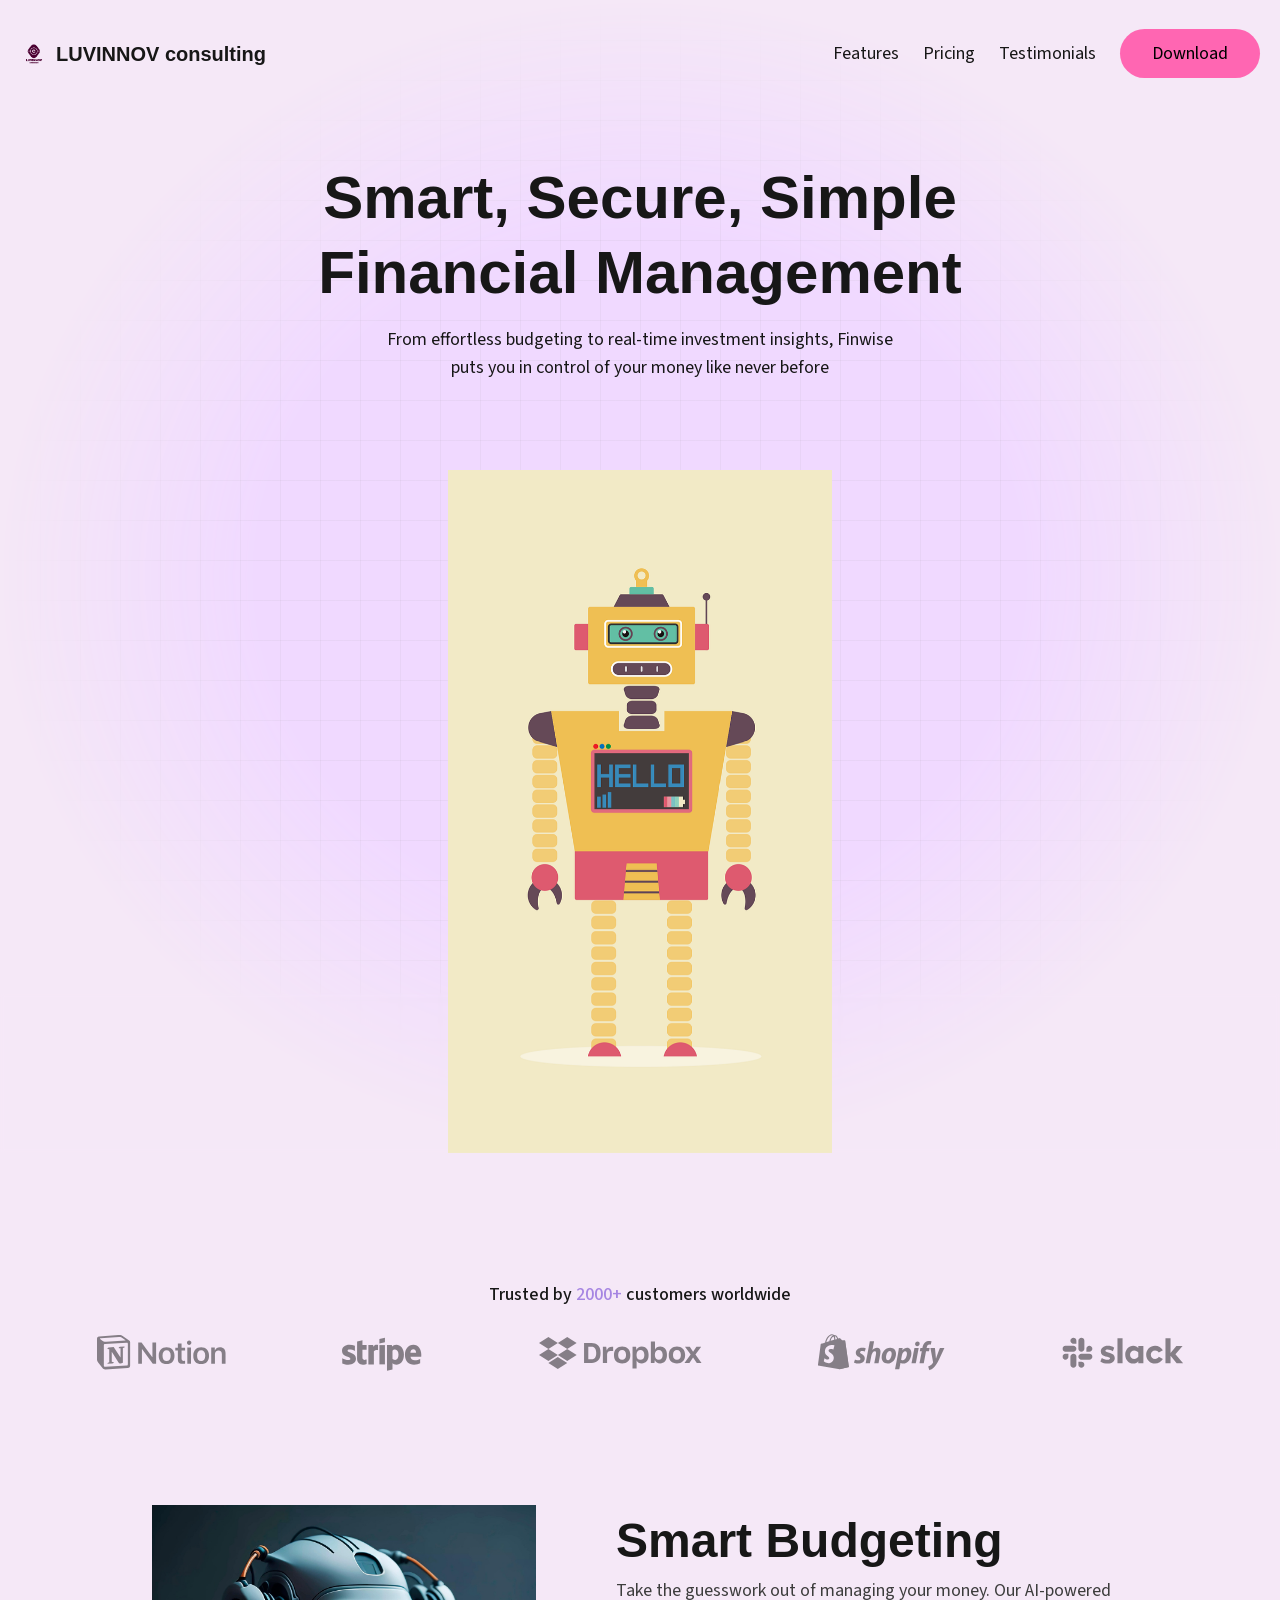
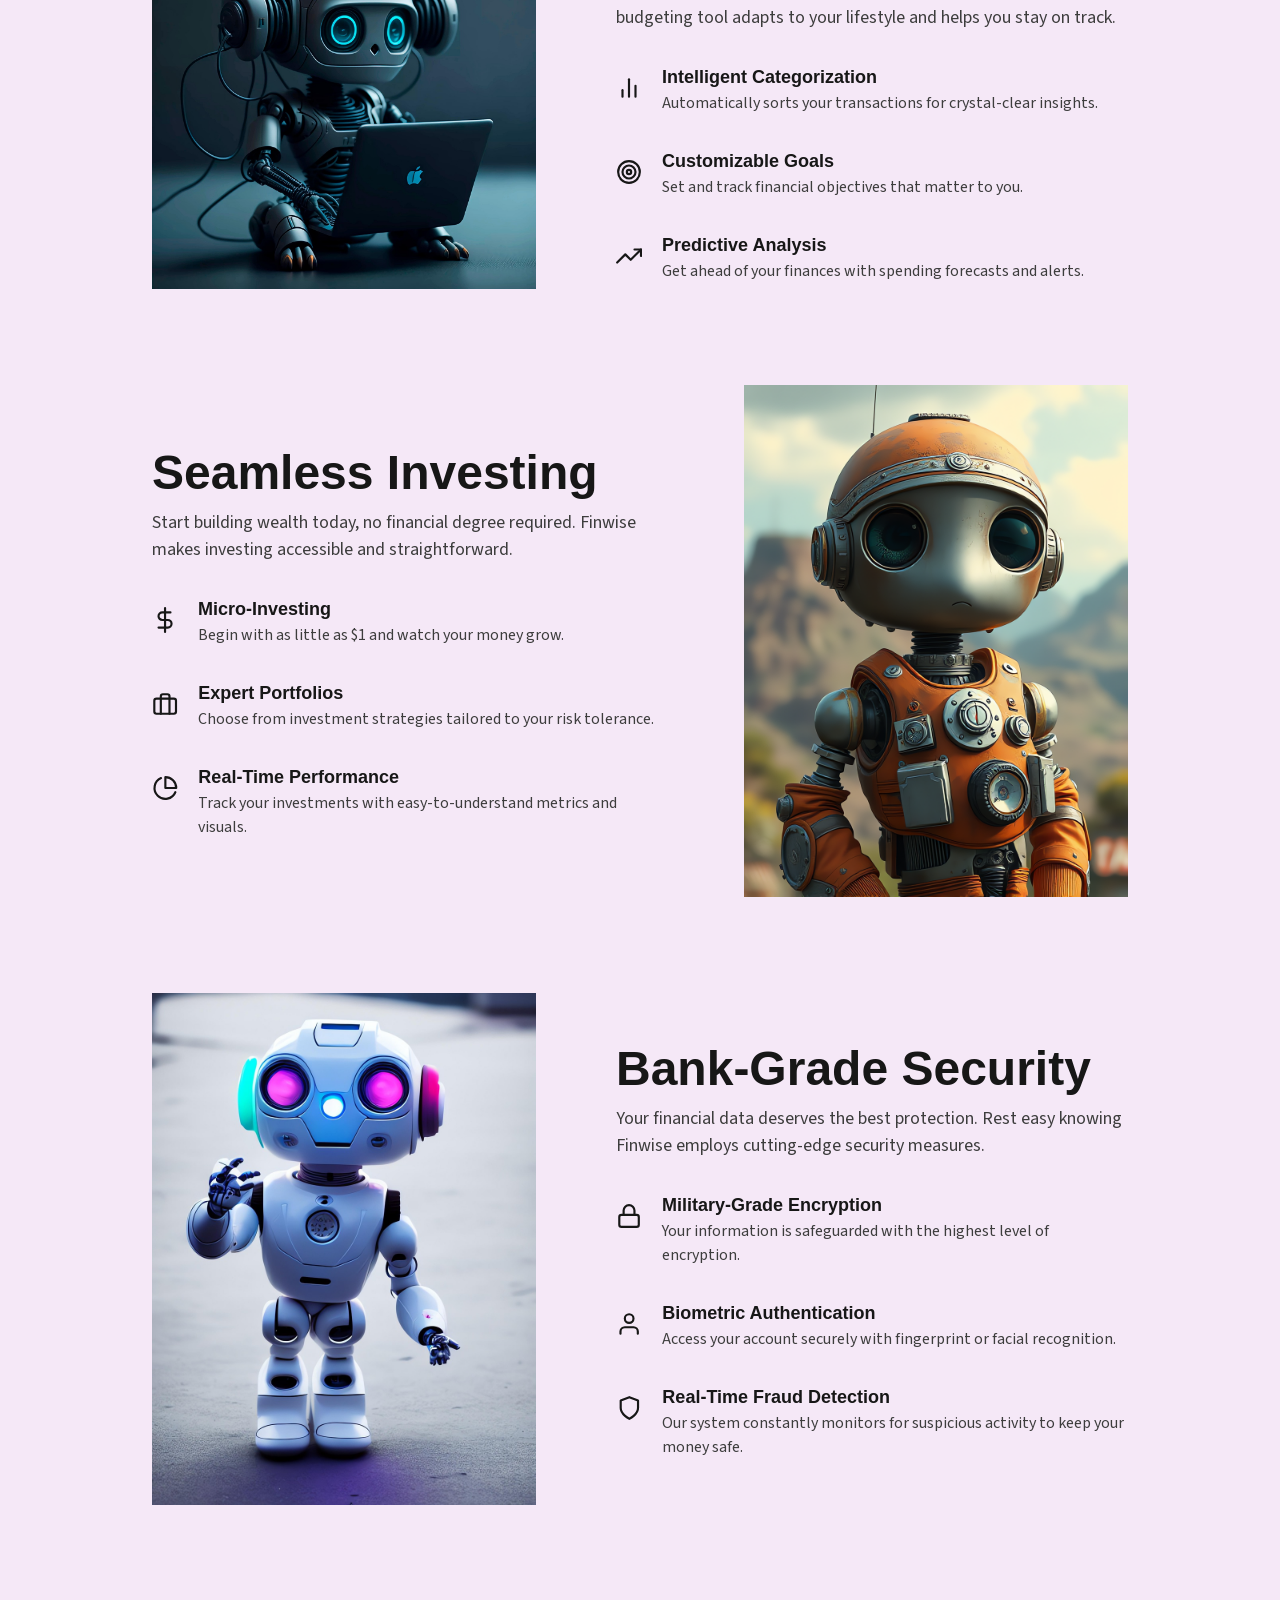
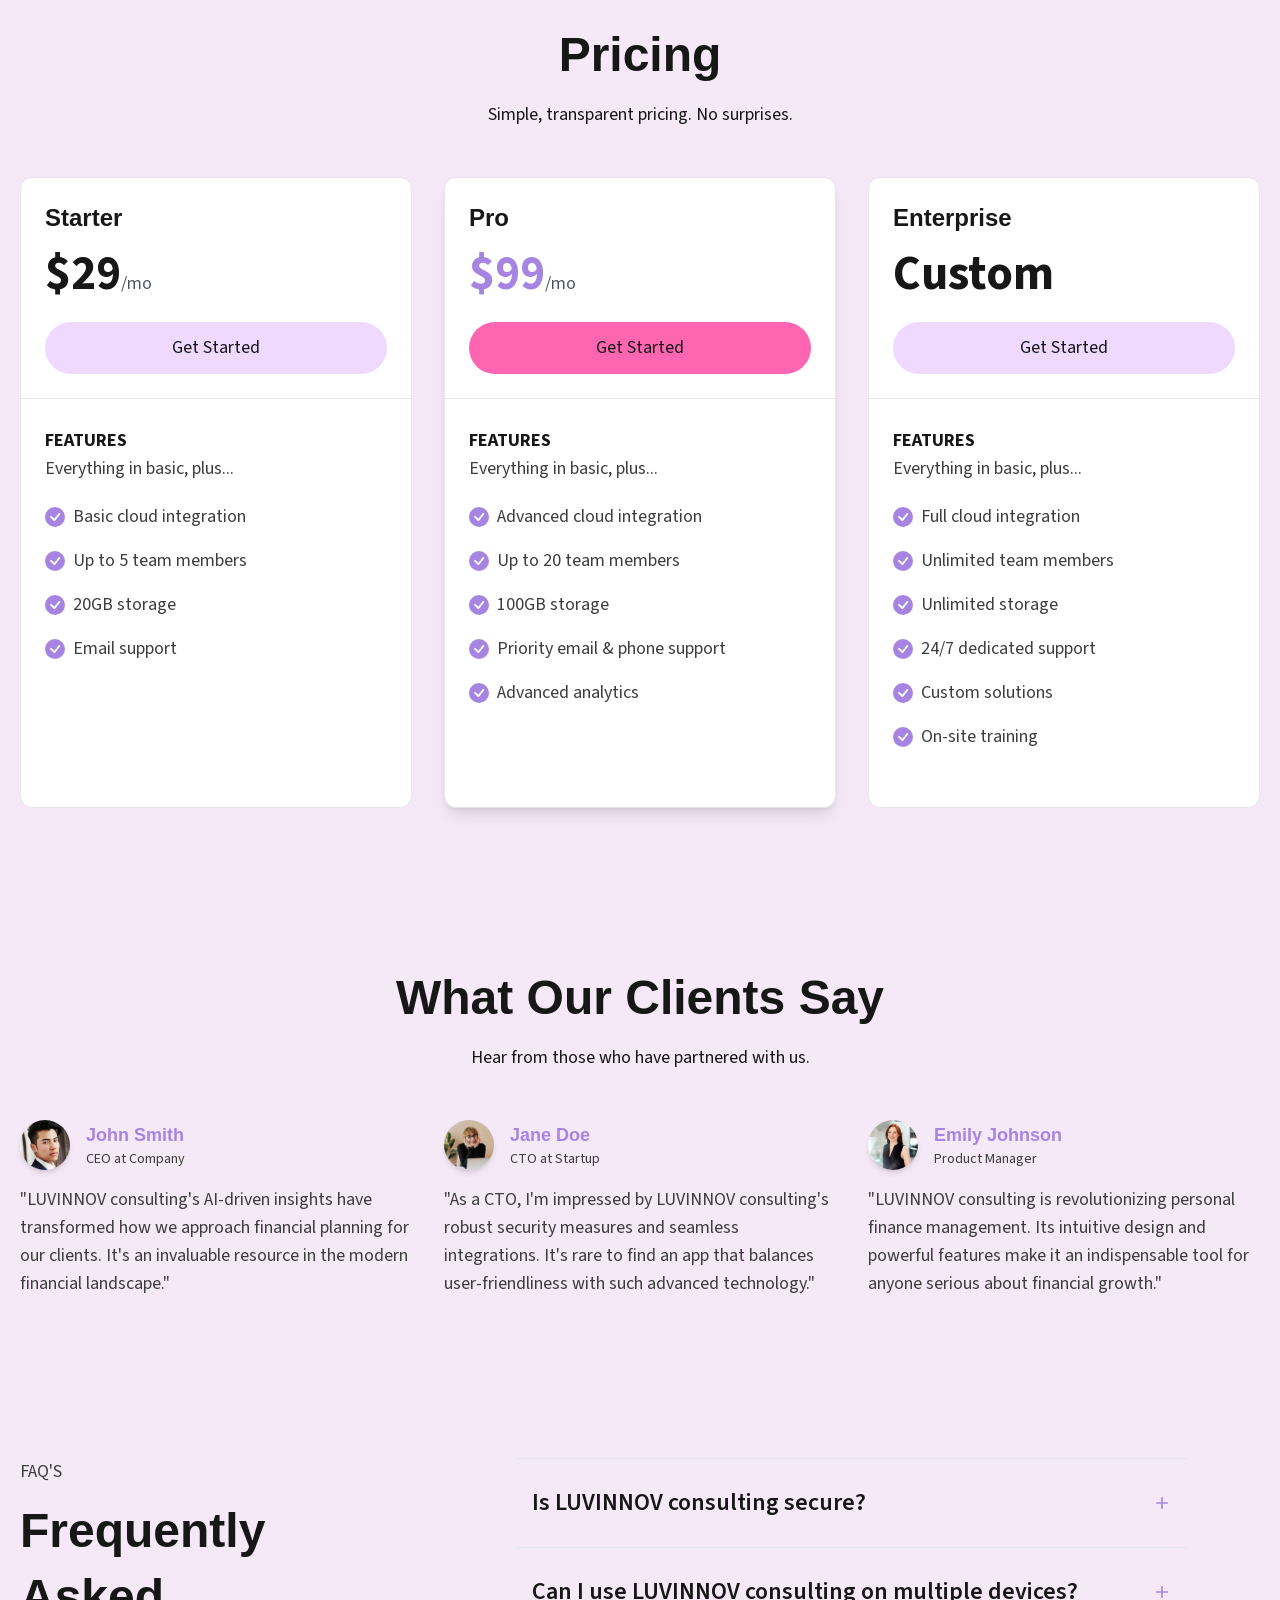
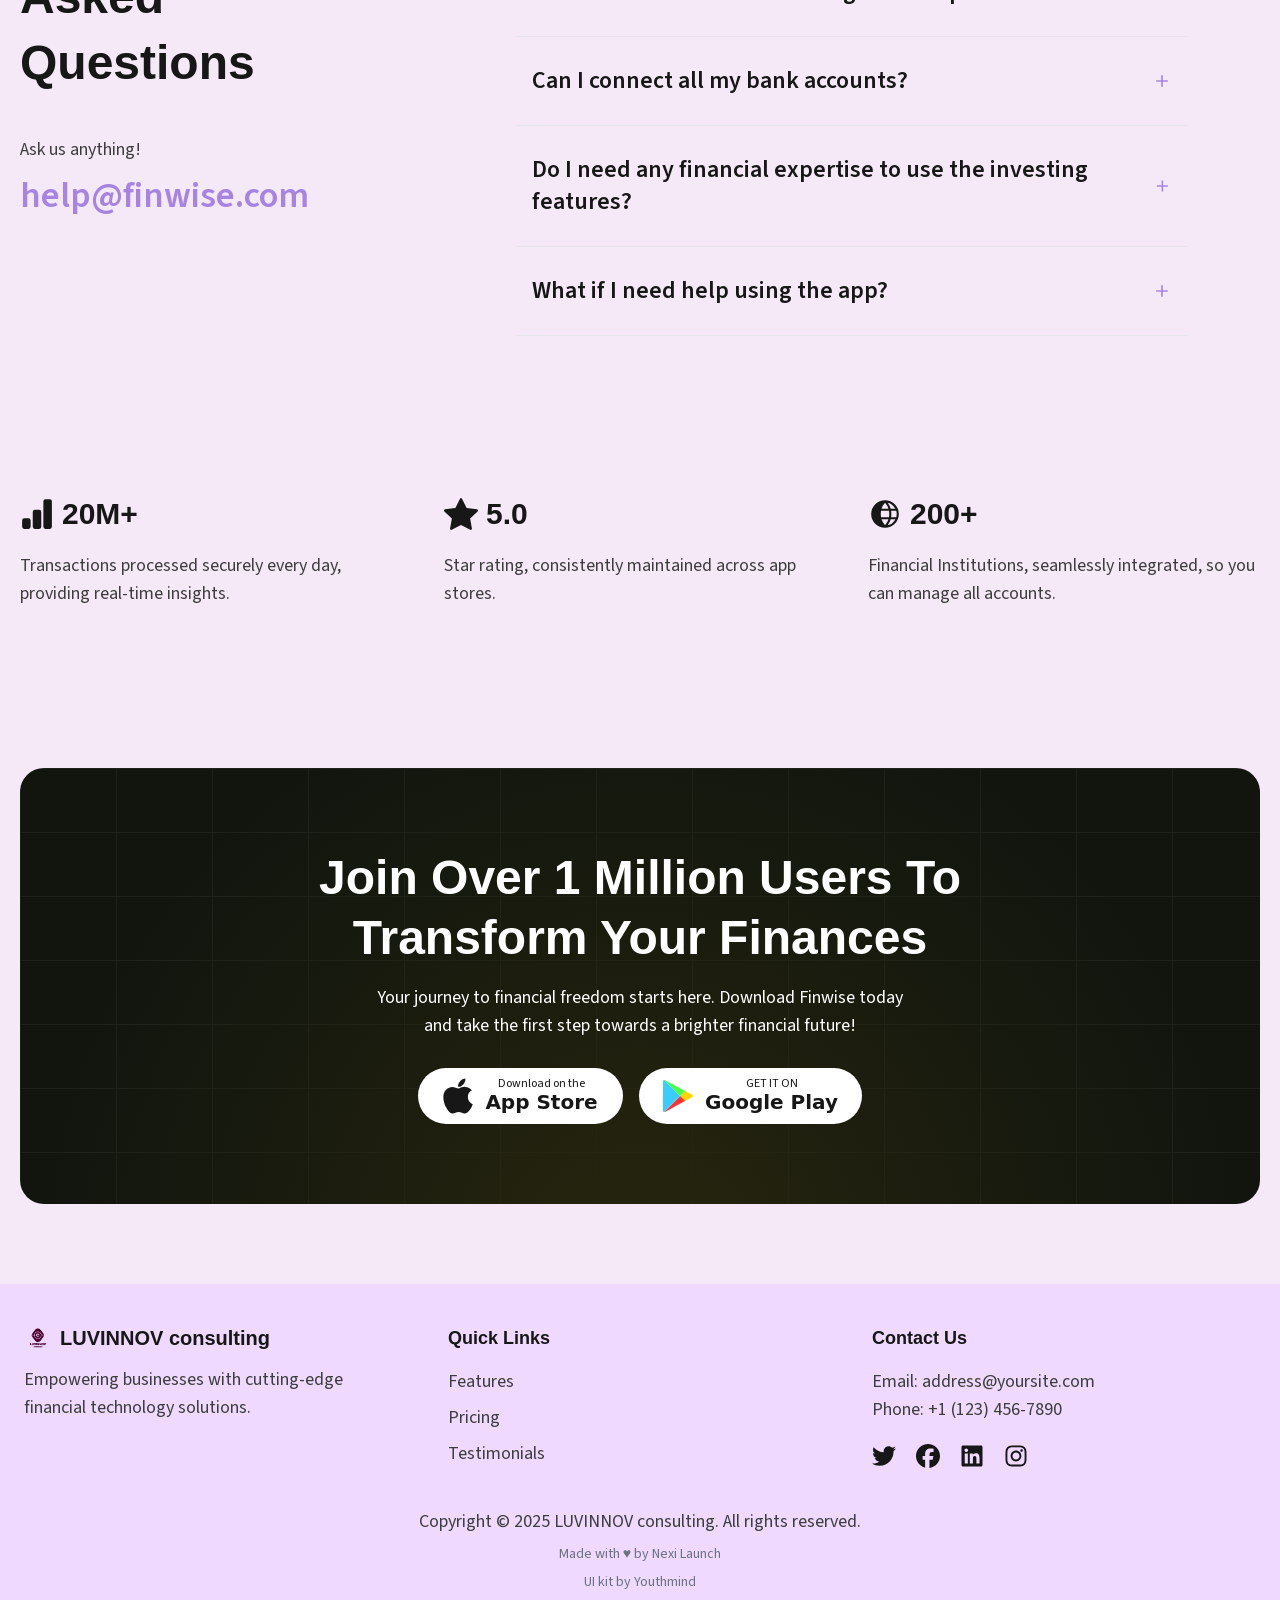
==== commit d0fe7716: "Updates" ====
--- a/index.html
+++ b/index.html
@@ -1 +1 @@
-<!DOCTYPE html><html lang="en"><head><meta charSet="utf-8"/><meta name="viewport" content="width=device-width, initial-scale=1"/><link rel="preload" href="/toto/static/media/3534416bbfdcc9be-s.p.woff2" as="font" crossorigin="" type="font/woff2"/><link rel="preload" href="/toto/static/media/9cf9c6e84ed13b5e-s.p.woff2" as="font" crossorigin="" type="font/woff2"/><link rel="preload" as="image" href="/images/custom_illu/illu6.webp" fetchPriority="high"/><link rel="stylesheet" href="/toto/static/css/870fa34f13a19ca3.css" data-precedence="next"/><link rel="preload" as="script" fetchPriority="low" href="/toto/static/chunks/webpack-124ecab26fb58c19.js"/><script src="/toto/static/chunks/fd9d1056-db191a3a5ea0cf82.js" async=""></script><script src="/toto/static/chunks/117-f3b8f21bd24e2835.js" async=""></script><script src="/toto/static/chunks/main-app-a7b32113b8350403.js" async=""></script><script src="/toto/static/chunks/3d47b92a-8a8ddd173a9a4bae.js" async=""></script><script src="/toto/static/chunks/352-a9b791b943f758c2.js" async=""></script><script src="/toto/static/chunks/6-3d7f84770f22fc90.js" async=""></script><script src="/toto/static/chunks/app/page-560731b60eb014f5.js" async=""></script><script src="/toto/static/chunks/f7333993-c49efe604041fbbe.js" async=""></script><script src="/toto/static/chunks/578-3923106b9cc915ff.js" async=""></script><script src="/toto/static/chunks/app/layout-957dc9d7dec42cfb.js" async=""></script><title>Luvinnov consulting</title><meta name="description" content="Luvinnov empowers businesses with cutting-edge technology solutions to drive success and efficiency."/><meta property="og:title" content="Luvinnov consulting"/><meta property="og:description" content="Luvinnov empowers businesses with cutting-edge technology solutions to drive success and efficiency."/><meta property="og:url" content="https://luvinnov.github.io/"/><meta property="og:image" content="https://luvinnov.github.io/images/og-image.jpg"/><meta property="og:image:width" content="1200"/><meta property="og:image:height" content="675"/><meta property="og:image:alt" content="LUVINNOV consulting"/><meta property="og:type" content="website"/><meta name="twitter:card" content="summary_large_image"/><meta name="twitter:title" content="Luvinnov consulting"/><meta name="twitter:description" content="Luvinnov empowers businesses with cutting-edge technology solutions to drive success and efficiency."/><meta name="twitter:image" content="https://luvinnov.github.io/images/twitter-image.jpg"/><link rel="icon" href="/favicon.ico" type="image/x-icon" sizes="32x32"/><link rel="icon" href="/images/icons/apple-touch-icon.png" type="image/png" sizes="180x180"/><link rel="icon" href="/images/icons/favicon.ico" type="image/png"/><link rel="icon" href="/images/icons/favicon.svg" type="image/svg+xml"/><link rel="icon" href="/images/icons/favicon-96x96.png" type="image/png" sizes="96x96"/><link rel="icon" href="/images/icons/web-app-manifest-192x192.png" type="image/png" sizes="192x192"/><link rel="icon" href="/images/icons/web-app-manifest-512x512.png" type="image/png" sizes="512x512"/><meta name="next-size-adjust"/><script src="/toto/static/chunks/polyfills-42372ed130431b0a.js" noModule=""></script></head><body class="__className_1b340f __className_1fdbab antialiased"><header class="bg-transparent fixed top-0 left-0 right-0 md:absolute z-50 mx-auto w-full"><div class="px-5 w-full max-w-7xl mx-auto !px-0"><nav class="shadow-md md:shadow-none bg-white md:bg-transparent mx-auto flex justify-between items-center py-2 px-5 md:py-10"><a class="flex items-center gap-2" href="/"><img alt="Logo" loading="lazy" width="0" height="0" decoding="async" data-nimg="1" class="min-w-fit w-7 h-7" style="color:transparent" src="/images/logos/luvinnov_consulting_logo.png"/><span class="manrope text-xl font-semibold text-foreground cursor-pointer">LUVINNOV consulting</span></a><ul class="hidden md:flex space-x-6"><li><a class="text-foreground hover:text-foreground-accent transition-colors" href="#features">Features</a></li><li><a class="text-foreground hover:text-foreground-accent transition-colors" href="#pricing">Pricing</a></li><li><a class="text-foreground hover:text-foreground-accent transition-colors" href="#testimonials">Testimonials</a></li><li><a class="text-black bg-primary hover:bg-primary-accent px-8 py-3 rounded-full transition-colors" href="#cta">Download</a></li></ul><div class="md:hidden flex items-center"><button type="button" class="bg-primary text-black focus:outline-none rounded-full w-10 h-10 flex items-center justify-center" aria-controls="mobile-menu" aria-expanded="false"><svg stroke="currentColor" fill="currentColor" stroke-width="0" viewBox="0 0 24 24" aria-hidden="true" class="h-6 w-6" height="1em" width="1em" xmlns="http://www.w3.org/2000/svg"><path fill-rule="evenodd" d="M3 6.75A.75.75 0 0 1 3.75 6h16.5a.75.75 0 0 1 0 1.5H3.75A.75.75 0 0 1 3 6.75ZM3 12a.75.75 0 0 1 .75-.75h16.5a.75.75 0 0 1 0 1.5H3.75A.75.75 0 0 1 3 12Zm0 5.25a.75.75 0 0 1 .75-.75h16.5a.75.75 0 0 1 0 1.5H3.75a.75.75 0 0 1-.75-.75Z" clip-rule="evenodd"></path></svg><span class="sr-only">Toggle navigation</span></button></div></nav></div></header><main><section id="hero" class="relative flex items-center justify-center pb-0 pt-32 md:pt-40 px-5"><div class="absolute left-0 top-0 bottom-0 -z-10 w-full"><div class="absolute inset-0 h-full w-full bg-hero-background bg-[linear-gradient(to_right,#80808012_1px,transparent_1px),linear-gradient(to_bottom,#80808012_1px,transparent_1px)] bg-[size:40px_40px] [mask-image:radial-gradient(ellipse_50%_50%_at_50%_50%,#000_60%,transparent_100%)]"></div></div><div class="absolute left-0 right-0 bottom-0 backdrop-blur-[2px] h-40 bg-gradient-to-b from-transparent via-[rgba(233,238,255,0.5)] to-[rgba(202,208,230,0.5)]"></div><div class="text-center"><h1 class="text-4xl md:text-6xl md:leading-tight font-bold text-foreground max-w-lg md:max-w-2xl mx-auto">Smart, Secure, Simple Financial Management</h1><p class="mt-4 text-foreground max-w-lg mx-auto">From effortless budgeting to real-time investment insights, Finwise puts you in control of your money like never before</p><div class="mt-6 flex flex-col sm:flex-row items-center sm:gap-4 w-fit mx-auto"></div><img alt="app mockup" fetchPriority="high" width="384" height="340" decoding="async" data-nimg="1" class="relative mt-12 md:mt-16 mx-auto z-10" style="color:transparent" src="/images/custom_illu/illu6.webp"/></div></section><section id="logos" class="py-32 px-5 bg-background"><p class="text-lg font-medium text-center">Trusted by <span class="text-secondary">2000+</span> customers worldwide</p><div class="mt-5 w-full flex flex-wrap flex-row items-center justify-evenly gap-5 sm:gap-10 opacity-45 logos-container"><svg width="129" height="48" viewBox="0 0 129 48" fill="none" xmlns="http://www.w3.org/2000/svg" class="w-5/6"><path d="M44.9356 34.7749V20.2199H45.1949L55.7896 34.7749H59.1236V13.4006H55.4192V27.919H55.1598L44.5652 13.4006H41.2312V34.7749H44.9356ZM69.6071 35.1049C74.497 35.1049 77.4976 31.9519 77.4976 26.6725C77.4976 21.4297 74.497 18.2401 69.6071 18.2401C64.7543 18.2401 61.7167 21.4297 61.7167 26.6725C61.7537 31.9519 64.7173 35.1049 69.6071 35.1049ZM69.6071 32.0252C67.014 32.0252 65.5322 30.0821 65.5322 26.6725C65.5322 23.2995 67.014 21.3198 69.6071 21.3198C72.2002 21.3198 73.682 23.2995 73.682 26.6725C73.682 30.0821 72.2002 32.0252 69.6071 32.0252ZM80.8686 14.6105V18.68H78.2755V21.6131H80.8686V30.4487C80.8686 33.6017 82.3504 34.8483 86.1289 34.8483C86.8327 34.8483 87.5366 34.7749 88.0922 34.6649V31.8053C87.6477 31.8419 87.3513 31.8786 86.8327 31.8786C85.2769 31.8786 84.573 31.182 84.573 29.5688V21.6131H88.0922V18.68H84.573V14.6105H80.8686ZM90.3149 34.7749H94.0193V18.5701H90.3149V34.7749ZM92.1671 15.8937C93.3896 15.8937 94.3898 14.9038 94.3898 13.6939C94.3898 12.4474 93.3896 11.4575 92.1671 11.4575C90.9446 11.4575 89.9444 12.4474 89.9444 13.6939C89.9444 14.9038 90.9446 15.8937 92.1671 15.8937ZM104.169 35.1049C109.059 35.1049 112.06 31.9519 112.06 26.6725C112.06 21.4297 109.059 18.2401 104.169 18.2401C99.3166 18.2401 96.279 21.4297 96.279 26.6725C96.279 31.9519 99.2426 35.1049 104.169 35.1049ZM104.169 32.0252C101.576 32.0252 100.095 30.0821 100.095 26.6725C100.095 23.2995 101.576 21.3198 104.169 21.3198C106.726 21.3198 108.244 23.2995 108.244 26.6725C108.207 30.0821 106.726 32.0252 104.169 32.0252ZM114.245 34.7749H117.95V25.3526C117.95 22.9696 119.358 21.4664 121.543 21.4664C123.803 21.4664 124.84 22.7129 124.84 25.1693V34.7749H128.545V24.2894C128.545 20.4032 126.544 18.2401 122.914 18.2401C120.469 18.2401 118.839 19.34 118.061 21.1731H117.802V18.5701H114.208C114.245 18.5701 114.245 34.7749 114.245 34.7749Z" fill="black"></path><path fill-rule="evenodd" clip-rule="evenodd" d="M5.71206 12.0326C6.79023 12.9024 7.18021 12.8337 9.19893 12.6964L28.2162 11.5519C28.6291 11.5519 28.285 11.1399 28.1474 11.0941L24.9816 8.82806C24.3852 8.37028 23.5594 7.82093 22.0224 7.95826L3.62452 9.30874C2.95926 9.37741 2.82162 9.72075 3.0969 9.97254L5.71206 12.0326ZM6.85905 16.4502V36.4098C6.85905 37.4857 7.38667 37.8748 8.60249 37.8061L29.5008 36.593C30.7166 36.5243 30.8543 35.7918 30.8543 34.922V15.0998C30.8543 14.23 30.5102 13.7493 29.7761 13.818L7.93723 15.0998C7.13433 15.1684 6.85905 15.5804 6.85905 16.4502ZM27.4821 17.5261C27.6197 18.1212 27.4821 18.7392 26.8857 18.8079L25.8763 19.0139V33.7547C25.0046 34.2125 24.2017 34.4871 23.5135 34.4871C22.4353 34.4871 22.16 34.1438 21.3571 33.1367L14.7733 22.8135V32.7933L16.8609 33.2511C16.8609 33.2511 16.8609 34.4642 15.1863 34.4642L10.5524 34.7389C10.4148 34.4642 10.5524 33.8005 11.0112 33.6631L12.227 33.3198V20.1355L10.5524 19.9981C10.4148 19.403 10.7589 18.5332 11.6994 18.4645L16.6774 18.1212L23.5364 28.5588V19.3343L21.793 19.1283C21.6553 18.3959 22.2059 17.8465 22.8712 17.7778L27.4821 17.5261ZM2.08754 7.47759L21.2424 6.08133C23.5823 5.87532 24.2017 6.01266 25.6698 7.08847L31.7719 11.3688C32.7812 12.1013 33.1253 12.3073 33.1253 13.1084V36.6159C33.1253 38.0808 32.5977 38.9506 30.7166 39.0879L8.48779 40.4384C7.06552 40.5071 6.40026 40.3011 5.66618 39.3626L1.147 33.5258C0.3441 32.45 0 31.6488 0 30.7104V9.81231C0 8.59917 0.550559 7.61492 2.08754 7.47759Z" fill="black"></path></svg><svg width="80" height="48" viewBox="0 0 80 48" fill="none" xmlns="http://www.w3.org/2000/svg" class="w-5/6"><path fill-rule="evenodd" clip-rule="evenodd" d="M79.3058 25.8169C79.3058 20.1774 76.5741 15.7274 71.3532 15.7274C66.1102 15.7274 62.938 20.1774 62.938 25.7728C62.938 32.4037 66.6829 35.7521 72.0581 35.7521C74.6796 35.7521 76.6622 35.1573 78.1602 34.3202V29.9143C76.6622 30.6633 74.9439 31.126 72.763 31.126C70.6262 31.126 68.7317 30.377 68.4893 27.7775H79.2617C79.2617 27.4911 79.3058 26.3456 79.3058 25.8169ZM68.4233 23.7241C68.4233 21.2348 69.9433 20.1994 71.3311 20.1994C72.6749 20.1994 74.1068 21.2348 74.1068 23.7241H68.4233Z" fill="black"></path><path fill-rule="evenodd" clip-rule="evenodd" d="M54.4345 15.7274C52.2756 15.7274 50.8877 16.7408 50.1167 17.4457L49.8303 16.0799H44.9839V41.7661L50.4912 40.5986L50.5132 34.3643C51.3063 34.937 52.4739 35.7521 54.4124 35.7521C58.3557 35.7521 61.9465 32.5799 61.9465 25.5966C61.9244 19.2081 58.2896 15.7274 54.4345 15.7274ZM53.1127 30.9056C51.813 30.9056 51.0419 30.443 50.5132 29.8703L50.4912 21.6974C51.064 21.0585 51.857 20.6179 53.1127 20.6179C55.1174 20.6179 56.5052 22.8649 56.5052 25.7508C56.5052 28.7027 55.1394 30.9056 53.1127 30.9056Z" fill="black"></path><path fill-rule="evenodd" clip-rule="evenodd" d="M37.4057 14.4277L42.935 13.2381V8.76611L37.4057 9.93367V14.4277Z" fill="black"></path><path d="M42.935 16.1019H37.4057V35.3776H42.935V16.1019Z" fill="black"></path><path fill-rule="evenodd" clip-rule="evenodd" d="M31.4795 17.7321L31.1271 16.1019H26.3687V35.3776H31.8761V22.3142C33.1758 20.6179 35.3787 20.9263 36.0616 21.1686V16.1019C35.3567 15.8375 32.7793 15.3529 31.4795 17.7321Z" fill="black"></path><path fill-rule="evenodd" clip-rule="evenodd" d="M20.465 11.3215L15.0899 12.467L15.0679 30.1125C15.0679 33.3729 17.5131 35.7741 20.7735 35.7741C22.5799 35.7741 23.9016 35.4436 24.6286 35.0471V30.5751C23.9237 30.8615 20.443 31.8749 20.443 28.6145V20.7941H24.6286V16.1019H20.443L20.465 11.3215Z" fill="black"></path><path fill-rule="evenodd" clip-rule="evenodd" d="M5.57342 21.6974C5.57342 20.8383 6.27836 20.5078 7.44592 20.5078C9.12015 20.5078 11.235 21.0145 12.9092 21.9177V16.7408C11.0808 16.0138 9.27435 15.7274 7.44592 15.7274C2.97396 15.7274 0 18.0626 0 21.9618C0 28.0418 8.37115 27.0726 8.37115 29.694C8.37115 30.7074 7.48998 31.0378 6.25633 31.0378C4.4279 31.0378 2.09279 30.2888 0.242322 29.2755V34.5185C2.29105 35.3996 4.36181 35.7742 6.25633 35.7742C10.8384 35.7742 13.9886 33.5051 13.9886 29.5619C13.9666 22.9971 5.57342 24.1647 5.57342 21.6974Z" fill="black"></path></svg><svg width="163" height="48" viewBox="0 0 163 48" fill="none" xmlns="http://www.w3.org/2000/svg" class="w-5/6"><path d="M45.0503 14.0131H52.6724C57.5318 14.0131 61.546 16.8247 61.546 23.2442V24.5931C61.546 31.0613 57.7918 33.9704 52.8187 33.9704H45.0503V14.0131ZM49.3083 17.6373V30.33H52.5749C55.3377 30.33 57.1905 28.526 57.1905 24.5118V23.4555C57.1905 19.4412 55.2402 17.6373 52.4287 17.6373H49.3083ZM63.805 17.8323H67.2179L67.7705 21.5865C68.4205 19.0349 70.0782 17.6698 73.0848 17.6698H74.1412V21.9765H72.386C68.9243 21.9765 68.0792 23.1792 68.0792 26.5921V34.0192H63.87V17.8323H63.805ZM74.9863 26.2508V25.7957C74.9863 20.3838 78.448 17.426 83.161 17.426C87.9716 17.426 91.3357 20.3838 91.3357 25.7957V26.2508C91.3357 31.5652 88.0691 34.4255 83.161 34.4255C77.9441 34.3767 74.9863 31.5814 74.9863 26.2508ZM87.029 26.202V25.7957C87.029 22.7891 85.5175 20.9852 83.1123 20.9852C80.7557 20.9852 79.1955 22.6429 79.1955 25.7957V26.202C79.1955 29.1111 80.707 30.7688 83.1123 30.7688C85.5175 30.7201 87.029 29.1111 87.029 26.202ZM93.546 17.8323H97.0564L97.4627 20.8877C98.3078 18.8399 100.112 17.426 102.777 17.426C106.889 17.426 109.603 20.3838 109.603 25.8607V26.3158C109.603 31.6302 106.596 34.4417 102.777 34.4417C100.226 34.4417 98.4703 33.2879 97.6089 31.4351V39.6098H93.4972L93.546 17.8323ZM105.329 26.202V25.8445C105.329 22.6266 103.671 21.0339 101.461 21.0339C99.1041 21.0339 97.5439 22.8379 97.5439 25.8445V26.1533C97.5439 29.0136 99.0554 30.8176 101.412 30.8176C103.833 30.7688 105.329 29.2249 105.329 26.202ZM115.827 31.0288L115.47 33.9867H111.862V12.4204H115.974V20.6926C116.884 18.5799 118.688 17.426 121.239 17.426C125.107 17.4748 127.968 20.1401 127.968 25.5032V26.007C127.968 31.3701 125.253 34.4417 121.142 34.4417C118.428 34.3767 116.672 33.1253 115.827 31.0288ZM123.645 26.007V25.6007C123.645 22.6429 122.036 20.9852 119.777 20.9852C117.469 20.9852 115.86 22.8379 115.86 25.6495V26.007C115.86 29.0136 117.42 30.7688 119.728 30.7688C122.198 30.7688 123.645 29.2249 123.645 26.007ZM129.771 26.2508V25.7957C129.771 20.3838 133.233 17.426 137.946 17.426C142.757 17.426 146.121 20.3838 146.121 25.7957V26.2508C146.121 31.5652 142.806 34.4255 137.946 34.4255C132.729 34.3767 129.771 31.5814 129.771 26.2508ZM141.847 26.202V25.7957C141.847 22.7891 140.335 20.9852 137.93 20.9852C135.573 20.9852 134.013 22.6429 134.013 25.7957V26.202C134.013 29.1111 135.525 30.7688 137.93 30.7688C140.351 30.7201 141.847 29.1111 141.847 26.202ZM151.63 25.6007L145.958 17.8323H150.818L154.084 22.6916L157.4 17.8323H162.21L156.457 25.5519L162.519 33.9867H157.757L154.052 28.6236L150.444 33.9867H145.471L151.63 25.6007Z" fill="black"></path><path d="M18.8522 14.0132L9.42611 20.0264L18.8522 26.0396L9.42611 32.0528L0 26.0071L9.42611 19.9939L0 14.0132L9.42611 8L18.8522 14.0132ZM9.37735 33.9868L18.8035 27.9736L28.2296 33.9868L18.8035 40L9.37735 33.9868ZM18.8522 26.0071L28.2783 19.9939L18.8522 14.0132L28.2296 8L37.6557 14.0132L28.2296 20.0264L37.6557 26.0396L28.2296 32.0528L18.8522 26.0071Z" fill="black"></path></svg><svg width="127" height="48" viewBox="0 0 127 48" fill="none" xmlns="http://www.w3.org/2000/svg" class="w-5/6"><path d="M26.8473 11.6059C26.7209 11.6059 24.2182 11.5553 24.2182 11.5553C24.2182 11.5553 22.12 9.53293 21.9177 9.30541C21.8419 9.22957 21.7408 9.17901 21.6397 9.17901V40.248L31.0185 37.9222C31.0185 37.9222 27.2012 12.0609 27.176 11.884C27.1254 11.707 26.9737 11.6059 26.8473 11.6059Z" fill="black"></path><path fill-rule="evenodd" clip-rule="evenodd" d="M26.8472 11.6057C26.9736 11.6057 27.1253 11.7068 27.1506 11.8838C27.1759 12.0607 30.9931 37.922 31.0184 37.922L21.6396 40.2478L0 36.5064C0 36.5064 2.57855 16.5605 2.62911 15.8527C2.75551 14.9173 2.78079 14.8921 3.7667 14.5887C3.80772 14.5887 4.71415 14.3058 6.09439 13.875C6.41526 13.7748 6.76175 13.6667 7.12892 13.5522C7.35644 12.0607 8.08956 10.1394 9.05019 8.59737C10.4406 6.4233 12.1343 5.18459 13.8281 5.13403C14.7129 5.10875 15.446 5.41211 16.0274 6.01882C16.0601 6.03515 16.0822 6.06201 16.1074 6.09261C16.1212 6.1094 16.1359 6.12731 16.1538 6.14522C16.255 6.11994 16.3308 6.11994 16.4319 6.11994C17.7465 6.11994 18.8588 6.87834 19.5919 8.29401C19.8194 8.74905 19.9964 9.17881 20.0975 9.53273C20.7548 9.33049 21.1593 9.20409 21.1593 9.20409C21.3109 9.15353 21.7154 9.10297 21.9177 9.30521C22.1199 9.53273 24.2181 11.5551 24.2181 11.5551C24.2181 11.5551 26.7208 11.6057 26.8472 11.6057ZM17.342 10.4175C17.9487 10.2153 18.5049 10.0383 19.0105 9.88665C18.7577 9.00185 18.1257 7.53562 16.8364 7.33338C17.2156 8.34457 17.342 9.55801 17.342 10.4175ZM12.5895 11.8584C13.8282 11.4793 15.0668 11.1001 16.2044 10.7462C16.2297 9.81081 16.1286 8.42041 15.623 7.4345C15.1426 7.63674 14.7129 7.99065 14.4095 8.31929C13.6006 9.20409 12.9433 10.5186 12.5894 11.8585L12.5895 11.8584ZM14.8898 6.5497C14.6118 6.34746 14.2831 6.27162 13.8787 6.27162C11.2748 6.34746 8.97435 10.4428 8.36764 13.1983C8.58363 13.1323 8.80532 13.0649 9.03169 12.996C9.75912 12.7748 10.5349 12.5389 11.3254 12.2882C11.654 10.5439 12.4883 8.74905 13.5753 7.58618C13.9798 7.13114 14.4348 6.77722 14.8898 6.5497ZM15.3453 20.504L16.4323 16.4339C16.4323 16.4339 15.497 15.9536 13.6515 16.08C8.89893 16.3834 6.75014 19.6951 6.95238 22.9814C7.09448 25.1841 8.38689 26.1006 9.51839 26.9031C10.3998 27.5281 11.1835 28.0839 11.25 29.1244C11.3005 29.6806 10.9213 30.5148 9.9354 30.5654C8.41861 30.6665 6.49734 29.2256 6.49734 29.2256L5.76422 32.335C5.76422 32.335 7.66021 34.3574 11.0983 34.1804C13.9802 34.0035 15.952 31.703 15.7498 28.3408C15.5814 25.7543 13.7638 24.5854 12.3275 23.6618C11.3914 23.0598 10.6173 22.562 10.5674 21.8438C10.5674 21.5152 10.5674 20.1754 12.6909 20.049C14.1319 19.9479 15.3453 20.504 15.3453 20.504Z" fill="black"></path><path d="M43.7091 25.1053C42.6221 24.5239 42.0659 24.0183 42.0659 23.3357C42.0659 22.4762 42.8496 21.92 44.0631 21.92C45.4787 21.92 46.7427 22.5015 46.7427 22.5015L47.7286 19.4679C47.7286 19.4679 46.8186 18.7601 44.1389 18.7601C40.3975 18.7601 37.7936 20.9089 37.7936 23.9172C37.7936 25.6362 39.0071 26.9255 40.625 27.8608C41.9395 28.5939 42.3946 29.1248 42.3946 29.9085C42.3946 30.7174 41.7373 31.3747 40.5239 31.3747C38.729 31.3747 37.01 30.4394 37.01 30.4394L35.9482 33.4729C35.9482 33.4729 37.5156 34.5347 40.17 34.5347C44.0125 34.5347 46.7933 32.6387 46.7933 29.2259C46.768 27.3805 45.3776 26.0659 43.7091 25.1053Z" fill="black"></path><path d="M59.0288 18.7097C57.1328 18.7097 55.6413 19.6198 54.5037 20.9849L54.4532 20.9596L56.0963 12.3645H51.8241L47.6529 34.2568H51.9252L53.3408 26.774C53.897 23.9427 55.3632 22.1983 56.7283 22.1983C57.689 22.1983 58.0682 22.8556 58.0682 23.791C58.0682 24.3724 58.0176 25.1055 57.8912 25.687L56.2733 34.2568H60.5456L62.2141 25.4089C62.391 24.4735 62.5174 23.3612 62.5174 22.6028C62.5427 20.176 61.2787 18.7097 59.0288 18.7097Z" fill="black"></path><path d="M72.2245 18.7093C67.0675 18.7093 63.6547 23.3608 63.6547 28.5432C63.6547 31.8549 65.7023 34.5345 69.5449 34.5345C74.6009 34.5345 78.0136 30.0095 78.0136 24.7007C78.0389 21.6418 76.244 18.7093 72.2245 18.7093ZM70.1263 31.2734C68.6601 31.2734 68.0534 30.0347 68.0534 28.4674C68.0534 26.0152 69.3174 22.021 71.6431 22.021C73.1599 22.021 73.6655 23.3356 73.6655 24.5996C73.6655 27.2287 72.3762 31.2734 70.1263 31.2734Z" fill="black"></path><path d="M88.9857 18.7093C86.1038 18.7093 84.4606 21.2626 84.4606 21.2626H84.41L84.6628 18.9621H80.8708C80.6939 20.5042 80.34 22.8805 80.0113 24.6501L77.0283 40.3236H81.3006L82.4888 33.9784H82.5899C82.5899 33.9784 83.4747 34.5345 85.0926 34.5345C90.1233 34.5345 93.4097 29.3775 93.4097 24.1698C93.4097 21.2879 92.1204 18.7093 88.9857 18.7093ZM84.8903 31.324C83.778 31.324 83.1207 30.692 83.1207 30.692L83.8286 26.6978C84.3342 24.0181 85.7246 22.2485 87.2161 22.2485C88.5306 22.2485 88.9351 23.462 88.9351 24.5996C88.9351 27.3803 87.2919 31.324 84.8903 31.324Z" fill="black"></path><path d="M99.5266 12.5666C98.1615 12.5666 97.0745 13.6537 97.0745 15.0441C97.0745 16.308 97.8835 17.1928 99.0969 17.1928H99.1474C100.487 17.1928 101.625 16.2828 101.65 14.7154C101.65 13.4767 100.816 12.5666 99.5266 12.5666Z" fill="black"></path><path d="M93.5356 34.2313H97.8079L100.715 19.0634H96.4175L93.5356 34.2313Z" fill="black"></path><path d="M111.61 19.0384H108.627L108.779 18.3305C109.032 16.8643 109.891 15.575 111.332 15.575C112.091 15.575 112.697 15.8026 112.697 15.8026L113.532 12.4403C113.532 12.4403 112.799 12.0611 111.206 12.0611C109.689 12.0611 108.172 12.4909 107.009 13.4768C105.543 14.7155 104.861 16.5104 104.532 18.3305L104.406 19.0384H102.409L101.777 22.2742H103.774L101.498 34.2569H105.771L108.046 22.2742H111.004L111.61 19.0384Z" fill="black"></path><path d="M121.924 19.0634C121.924 19.0634 119.245 25.8131 118.057 29.504H118.006C117.93 28.3158 116.944 19.0634 116.944 19.0634H112.444L115.023 32.9926C115.074 33.296 115.048 33.4982 114.922 33.7005C114.416 34.6611 113.582 35.5964 112.596 36.279C111.787 36.8604 110.877 37.2396 110.169 37.4924L111.357 41.1327C112.217 40.9558 114.037 40.2227 115.554 38.807C117.5 36.9868 119.321 34.1555 121.166 30.313L126.399 19.0634H121.924Z" fill="black"></path></svg><svg width="122" height="48" viewBox="0 0 122 48" fill="none" xmlns="http://www.w3.org/2000/svg" class="w-5/6"><g clip-path="url(#clip0_3_498)"><path d="M38.3433 32.4263L39.8114 28.9949C41.4189 30.1853 43.5155 30.8154 45.6127 30.8154C47.1505 30.8154 48.1289 30.2204 48.1289 29.3101C48.0938 26.7889 38.8676 28.7498 38.7974 22.4112C38.7623 19.1897 41.6284 16.7036 45.6829 16.7036C48.0938 16.7036 50.5057 17.2991 52.218 18.6649L50.8461 22.1696C49.2707 21.1566 47.3249 20.4503 45.4728 20.4503C44.2147 20.4503 43.3757 21.0453 43.3757 21.8162C43.4108 24.3023 52.7077 22.9364 52.8124 28.9949C52.8124 32.2865 50.016 34.5977 46.0317 34.5977C43.0965 34.5977 40.4054 33.8975 38.3428 32.4263H38.3433ZM96.8013 27.7523C96.4307 28.4108 95.8917 28.9588 95.2394 29.3402C94.5872 29.7216 93.8452 29.9226 93.0897 29.9227C90.7349 29.9227 88.8262 28.0099 88.8262 25.6506C88.8262 23.2913 90.7349 21.3786 93.0897 21.3786C93.8452 21.3787 94.5872 21.5797 95.2394 21.9611C95.8917 22.3425 96.4307 22.8905 96.8013 23.549L100.883 21.2834C99.3541 18.5511 96.4379 16.7036 93.0897 16.7036C88.158 16.7036 84.1602 20.709 84.1602 25.6506C84.1602 30.5918 88.158 34.5977 93.0897 34.5977C96.4379 34.5977 99.3541 32.7501 100.883 30.0179L96.8013 27.7523ZM55.461 34.2473H60.5635V9.25574H55.4615L55.461 34.2473ZM103.46 9.25574V34.2473H108.562V26.7599L114.609 34.2473H121.131L113.442 25.3524L120.571 17.0524H114.329L108.562 23.953V9.25574H103.46ZM76.2838 17.0535V19.085C75.4452 17.684 73.3831 16.7036 71.2163 16.7036C66.7427 16.7036 63.2131 20.6608 63.2131 25.6331C63.2131 30.6053 66.7427 34.5977 71.2163 34.5977C73.3831 34.5977 75.4452 33.6173 76.2838 32.2163V34.2473H81.3863V17.0535H76.2838ZM76.2838 27.7869C75.5499 29.0124 74.0122 29.9222 72.2999 29.9222C69.9446 29.9222 68.0359 28.0099 68.0359 25.6506C68.0359 23.2913 69.9446 21.3786 72.2999 21.3786C74.0122 21.3786 75.5499 22.3239 76.2838 23.584V27.7869Z" fill="black"></path><path d="M11.3965 8.70361C9.74293 8.70361 8.40263 10.0469 8.40263 11.7035C8.40223 12.0971 8.47936 12.4868 8.6296 12.8506C8.77985 13.2143 9.00026 13.5449 9.27827 13.8235C9.55628 14.1021 9.88643 14.3231 10.2499 14.4741C10.6133 14.6251 11.0029 14.703 11.3965 14.7034H14.3909V11.7035C14.3915 10.9086 14.0765 10.1461 13.5149 9.58348C12.9534 9.0209 12.1914 8.70441 11.3965 8.70361ZM11.3965 16.7033H3.41233C1.75876 16.7033 0.418457 18.0466 0.418457 19.7037C0.418457 21.3603 1.75876 22.7036 3.41233 22.7036H11.397C13.0501 22.7036 14.3909 21.3603 14.3909 19.7037C14.3909 18.0466 13.0501 16.7033 11.3965 16.7033Z" fill="black"></path><path d="M30.3593 19.7037C30.3593 18.0466 29.0185 16.7033 27.365 16.7033C25.7114 16.7033 24.3711 18.0466 24.3711 19.7037V22.7036H27.365C28.1598 22.7028 28.9218 22.3863 29.4834 21.8237C30.0449 21.2612 30.36 20.4986 30.3593 19.7037ZM22.3752 19.7037V11.7035C22.3758 10.9086 22.0607 10.1461 21.4992 9.58348C20.9377 9.0209 20.1756 8.70441 19.3808 8.70361C17.7272 8.70361 16.3869 10.0469 16.3869 11.7035V19.7032C16.3869 21.3608 17.7272 22.7041 19.3808 22.7041C20.1756 22.7033 20.9377 22.3868 21.4992 21.8242C22.0607 21.2617 22.3758 20.4991 22.3752 19.7042" fill="black"></path><path d="M19.3808 38.7036C20.1757 38.7028 20.9377 38.3863 21.4993 37.8237C22.0608 37.2612 22.3759 36.4986 22.3752 35.7037C22.3759 34.9088 22.0608 34.1463 21.4993 33.5837C20.9377 33.0211 20.1757 32.7046 19.3808 32.7038H16.387V35.7037C16.387 37.3603 17.7273 38.7036 19.3808 38.7036ZM19.3808 30.7039H27.3655C29.0186 30.7039 30.3594 29.3606 30.3594 27.7035C30.3601 26.9086 30.045 26.1461 29.4834 25.5835C28.9219 25.0209 28.1599 24.7044 27.365 24.7036H19.3808C17.7273 24.7036 16.387 26.0469 16.387 27.7035C16.3866 28.0971 16.4637 28.4868 16.6139 28.8506C16.7642 29.2143 16.9846 29.5449 17.2626 29.8235C17.5406 30.1021 17.8708 30.3231 18.2342 30.4741C18.5977 30.6251 18.9873 30.703 19.3808 30.7034" fill="black"></path><path d="M0.418214 27.7035C0.417819 28.0971 0.494945 28.4868 0.645187 28.8506C0.79543 29.2143 1.01585 29.5449 1.29385 29.8235C1.57186 30.1021 1.90201 30.3231 2.26546 30.4741C2.62891 30.6251 3.01853 30.703 3.41209 30.7034C4.20696 30.7026 4.96896 30.3861 5.5305 29.8235C6.09205 29.261 6.40713 28.4984 6.40647 27.7035V24.7036H3.41209C1.75852 24.7036 0.418214 26.0469 0.418214 27.7035ZM8.40239 27.7035V35.7032C8.40239 37.3603 9.74269 38.7036 11.3963 38.7036C12.1911 38.7028 12.9531 38.3863 13.5147 37.8237C14.0762 37.2612 14.3913 36.4986 14.3906 35.7037V27.7035C14.391 27.3099 14.3139 26.9201 14.1636 26.5563C14.0133 26.1925 13.7929 25.8619 13.5148 25.5833C13.2368 25.3048 12.9066 25.0837 12.543 24.9327C12.1795 24.7818 11.7899 24.7039 11.3963 24.7036C9.74269 24.7036 8.40239 26.0469 8.40239 27.7035Z" fill="black"></path></g><defs><clipPath id="clip0_3_498"><rect width="121" height="48" fill="white" transform="translate(0.418213)"></rect></clipPath></defs></svg></div></section><div class="px-5 w-full max-w-7xl mx-auto "><div id="features"><h2 class="sr-only">Features</h2><section class="benefit-section"><div class="flex flex-wrap flex-col items-center justify-center gap-2 lg:flex-row lg:gap-20 lg:flex-nowrap mb-24" style="opacity:0;transform:translateY(100px)"><div class="flex flex-wrap items-center w-full max-w-lg lg:order-1 justify-end"><div class="w-full  text-center lg:text-left "><div class="flex flex-col w-full" style="opacity:0;transform:translateX(-50px)"><h3 class="lg:max-w-2xl text-3xl lg:text-5xl lg:leading-tight font-bold">Smart Budgeting</h3><p class="mt-1.5 mx-auto lg:ml-0 leading-normal text-foreground-accent">Take the guesswork out of managing your money. Our AI-powered budgeting tool adapts to your lifestyle and helps you stay on track.</p></div><div class="mx-auto lg:ml-0 w-full"><div class="flex flex-col items-center mt-8 gap-3 lg:gap-5 lg:flex-row lg:items-start" style="opacity:0;transform:translateX(-50px)"><div class="flex justify-center mx-auto lg:mx-0 flex-shrink-0 mt-3 w-fit"><svg stroke="currentColor" fill="none" stroke-width="2" viewBox="0 0 24 24" stroke-linecap="round" stroke-linejoin="round" height="26" width="26" xmlns="http://www.w3.org/2000/svg"><line x1="18" y1="20" x2="18" y2="10"></line><line x1="12" y1="20" x2="12" y2="4"></line><line x1="6" y1="20" x2="6" y2="14"></line></svg></div><div><h4 class="text-lg font-semibold">Intelligent Categorization</h4><p class="text-base text-foreground-accent">Automatically sorts your transactions for crystal-clear insights.</p></div></div><div class="flex flex-col items-center mt-8 gap-3 lg:gap-5 lg:flex-row lg:items-start" style="opacity:0;transform:translateX(-50px)"><div class="flex justify-center mx-auto lg:mx-0 flex-shrink-0 mt-3 w-fit"><svg stroke="currentColor" fill="none" stroke-width="2" viewBox="0 0 24 24" stroke-linecap="round" stroke-linejoin="round" height="26" width="26" xmlns="http://www.w3.org/2000/svg"><circle cx="12" cy="12" r="10"></circle><circle cx="12" cy="12" r="6"></circle><circle cx="12" cy="12" r="2"></circle></svg></div><div><h4 class="text-lg font-semibold">Customizable Goals</h4><p class="text-base text-foreground-accent">Set and track financial objectives that matter to you.</p></div></div><div class="flex flex-col items-center mt-8 gap-3 lg:gap-5 lg:flex-row lg:items-start" style="opacity:0;transform:translateX(-50px)"><div class="flex justify-center mx-auto lg:mx-0 flex-shrink-0 mt-3 w-fit"><svg stroke="currentColor" fill="none" stroke-width="2" viewBox="0 0 24 24" stroke-linecap="round" stroke-linejoin="round" height="26" width="26" xmlns="http://www.w3.org/2000/svg"><polyline points="23 6 13.5 15.5 8.5 10.5 1 18"></polyline><polyline points="17 6 23 6 23 12"></polyline></svg></div><div><h4 class="text-lg font-semibold">Predictive Analysis</h4><p class="text-base text-foreground-accent">Get ahead of your finances with spending forecasts and alerts.</p></div></div></div></div></div><div class="mt-5 lg:mt-0"><div class="w-fit flex justify-end"><img alt="title" loading="lazy" width="384" height="762" decoding="async" data-nimg="1" class="lg:ml-0" style="color:transparent" src="/images/custom_illu/illu1.jpg"/></div></div></div></section><section class="benefit-section"><div class="flex flex-wrap flex-col items-center justify-center gap-2 lg:flex-row lg:gap-20 lg:flex-nowrap mb-24" style="opacity:0;transform:translateY(100px)"><div class="flex flex-wrap items-center w-full max-w-lg justify-start"><div class="w-full  text-center lg:text-left "><div class="flex flex-col w-full" style="opacity:0;transform:translateX(-50px)"><h3 class="lg:max-w-2xl text-3xl lg:text-5xl lg:leading-tight font-bold">Seamless Investing</h3><p class="mt-1.5 mx-auto lg:ml-0 leading-normal text-foreground-accent">Start building wealth today, no financial degree required. Finwise makes investing accessible and straightforward.</p></div><div class="mx-auto lg:ml-0 w-full"><div class="flex flex-col items-center mt-8 gap-3 lg:gap-5 lg:flex-row lg:items-start" style="opacity:0;transform:translateX(-50px)"><div class="flex justify-center mx-auto lg:mx-0 flex-shrink-0 mt-3 w-fit"><svg stroke="currentColor" fill="none" stroke-width="2" viewBox="0 0 24 24" stroke-linecap="round" stroke-linejoin="round" height="26" width="26" xmlns="http://www.w3.org/2000/svg"><line x1="12" y1="1" x2="12" y2="23"></line><path d="M17 5H9.5a3.5 3.5 0 0 0 0 7h5a3.5 3.5 0 0 1 0 7H6"></path></svg></div><div><h4 class="text-lg font-semibold">Micro-Investing</h4><p class="text-base text-foreground-accent">Begin with as little as $1 and watch your money grow.</p></div></div><div class="flex flex-col items-center mt-8 gap-3 lg:gap-5 lg:flex-row lg:items-start" style="opacity:0;transform:translateX(-50px)"><div class="flex justify-center mx-auto lg:mx-0 flex-shrink-0 mt-3 w-fit"><svg stroke="currentColor" fill="none" stroke-width="2" viewBox="0 0 24 24" stroke-linecap="round" stroke-linejoin="round" height="26" width="26" xmlns="http://www.w3.org/2000/svg"><rect x="2" y="7" width="20" height="14" rx="2" ry="2"></rect><path d="M16 21V5a2 2 0 0 0-2-2h-4a2 2 0 0 0-2 2v16"></path></svg></div><div><h4 class="text-lg font-semibold">Expert Portfolios</h4><p class="text-base text-foreground-accent">Choose from investment strategies tailored to your risk tolerance.</p></div></div><div class="flex flex-col items-center mt-8 gap-3 lg:gap-5 lg:flex-row lg:items-start" style="opacity:0;transform:translateX(-50px)"><div class="flex justify-center mx-auto lg:mx-0 flex-shrink-0 mt-3 w-fit"><svg stroke="currentColor" fill="none" stroke-width="2" viewBox="0 0 24 24" stroke-linecap="round" stroke-linejoin="round" height="26" width="26" xmlns="http://www.w3.org/2000/svg"><path d="M21.21 15.89A10 10 0 1 1 8 2.83"></path><path d="M22 12A10 10 0 0 0 12 2v10z"></path></svg></div><div><h4 class="text-lg font-semibold">Real-Time Performance</h4><p class="text-base text-foreground-accent">Track your investments with easy-to-understand metrics and visuals.</p></div></div></div></div></div><div class="mt-5 lg:mt-0 lg:order-2"><div class="w-fit flex justify-start"><img alt="title" loading="lazy" width="384" height="762" decoding="async" data-nimg="1" class="lg:ml-0" style="color:transparent" src="/images/custom_illu/illu3.png"/></div></div></div></section><section class="benefit-section"><div class="flex flex-wrap flex-col items-center justify-center gap-2 lg:flex-row lg:gap-20 lg:flex-nowrap mb-24" style="opacity:0;transform:translateY(100px)"><div class="flex flex-wrap items-center w-full max-w-lg lg:order-1 justify-end"><div class="w-full  text-center lg:text-left "><div class="flex flex-col w-full" style="opacity:0;transform:translateX(-50px)"><h3 class="lg:max-w-2xl text-3xl lg:text-5xl lg:leading-tight font-bold">Bank-Grade Security</h3><p class="mt-1.5 mx-auto lg:ml-0 leading-normal text-foreground-accent">Your financial data deserves the best protection. Rest easy knowing Finwise employs cutting-edge security measures.</p></div><div class="mx-auto lg:ml-0 w-full"><div class="flex flex-col items-center mt-8 gap-3 lg:gap-5 lg:flex-row lg:items-start" style="opacity:0;transform:translateX(-50px)"><div class="flex justify-center mx-auto lg:mx-0 flex-shrink-0 mt-3 w-fit"><svg stroke="currentColor" fill="none" stroke-width="2" viewBox="0 0 24 24" stroke-linecap="round" stroke-linejoin="round" height="26" width="26" xmlns="http://www.w3.org/2000/svg"><rect x="3" y="11" width="18" height="11" rx="2" ry="2"></rect><path d="M7 11V7a5 5 0 0 1 10 0v4"></path></svg></div><div><h4 class="text-lg font-semibold">Military-Grade Encryption</h4><p class="text-base text-foreground-accent">Your information is safeguarded with the highest level of encryption.</p></div></div><div class="flex flex-col items-center mt-8 gap-3 lg:gap-5 lg:flex-row lg:items-start" style="opacity:0;transform:translateX(-50px)"><div class="flex justify-center mx-auto lg:mx-0 flex-shrink-0 mt-3 w-fit"><svg stroke="currentColor" fill="none" stroke-width="2" viewBox="0 0 24 24" stroke-linecap="round" stroke-linejoin="round" height="26" width="26" xmlns="http://www.w3.org/2000/svg"><path d="M20 21v-2a4 4 0 0 0-4-4H8a4 4 0 0 0-4 4v2"></path><circle cx="12" cy="7" r="4"></circle></svg></div><div><h4 class="text-lg font-semibold">Biometric Authentication</h4><p class="text-base text-foreground-accent">Access your account securely with fingerprint or facial recognition.</p></div></div><div class="flex flex-col items-center mt-8 gap-3 lg:gap-5 lg:flex-row lg:items-start" style="opacity:0;transform:translateX(-50px)"><div class="flex justify-center mx-auto lg:mx-0 flex-shrink-0 mt-3 w-fit"><svg stroke="currentColor" fill="none" stroke-width="2" viewBox="0 0 24 24" stroke-linecap="round" stroke-linejoin="round" height="26" width="26" xmlns="http://www.w3.org/2000/svg"><path d="M12 22s8-4 8-10V5l-8-3-8 3v7c0 6 8 10 8 10z"></path></svg></div><div><h4 class="text-lg font-semibold">Real-Time Fraud Detection</h4><p class="text-base text-foreground-accent">Our system constantly monitors for suspicious activity to keep your money safe.</p></div></div></div></div></div><div class="mt-5 lg:mt-0"><div class="w-fit flex justify-end"><img alt="title" loading="lazy" width="384" height="762" decoding="async" data-nimg="1" class="lg:ml-0" style="color:transparent" src="/images/custom_illu/illu5.jpg"/></div></div></div></section></div><section id="pricing" class="py-10 lg:py-20"><h2 class="text-center mb-4 text-3xl lg:text-5xl lg:leading-tight font-bold">Pricing</h2><p class="mb-12 text-center">Simple, transparent pricing. No surprises.</p><div class="grid grid-cols-1 lg:grid-cols-3 gap-8"><div class="w-full max-w-sm mx-auto bg-white rounded-xl border border-gray-200 lg:max-w-full"><div class="p-6 border-b border-gray-200 rounded-t-xl"><h3 class="text-2xl font-semibold mb-4">Starter</h3><p class="text-3xl md:text-5xl font-bold mb-6"><span class="">$29</span><span class="text-lg font-normal text-gray-600">/mo</span></p><button class="w-full py-3 px-4 rounded-full transition-colors bg-hero-background hover:bg-gray-200">Get Started</button></div><div class="p-6 mt-1"><p class="font-bold mb-0">FEATURES</p><p class="text-foreground-accent mb-5">Everything in basic, plus...</p><ul class="space-y-4 mb-8"><li class="flex items-center"><svg stroke="currentColor" fill="currentColor" stroke-width="0" viewBox="0 0 16 16" class="h-5 w-5 text-secondary mr-2" height="1em" width="1em" xmlns="http://www.w3.org/2000/svg"><path d="M16 8A8 8 0 1 1 0 8a8 8 0 0 1 16 0m-3.97-3.03a.75.75 0 0 0-1.08.022L7.477 9.417 5.384 7.323a.75.75 0 0 0-1.06 1.06L6.97 11.03a.75.75 0 0 0 1.079-.02l3.992-4.99a.75.75 0 0 0-.01-1.05z"></path></svg><span class="text-foreground-accent">Basic cloud integration</span></li><li class="flex items-center"><svg stroke="currentColor" fill="currentColor" stroke-width="0" viewBox="0 0 16 16" class="h-5 w-5 text-secondary mr-2" height="1em" width="1em" xmlns="http://www.w3.org/2000/svg"><path d="M16 8A8 8 0 1 1 0 8a8 8 0 0 1 16 0m-3.97-3.03a.75.75 0 0 0-1.08.022L7.477 9.417 5.384 7.323a.75.75 0 0 0-1.06 1.06L6.97 11.03a.75.75 0 0 0 1.079-.02l3.992-4.99a.75.75 0 0 0-.01-1.05z"></path></svg><span class="text-foreground-accent">Up to 5 team members</span></li><li class="flex items-center"><svg stroke="currentColor" fill="currentColor" stroke-width="0" viewBox="0 0 16 16" class="h-5 w-5 text-secondary mr-2" height="1em" width="1em" xmlns="http://www.w3.org/2000/svg"><path d="M16 8A8 8 0 1 1 0 8a8 8 0 0 1 16 0m-3.97-3.03a.75.75 0 0 0-1.08.022L7.477 9.417 5.384 7.323a.75.75 0 0 0-1.06 1.06L6.97 11.03a.75.75 0 0 0 1.079-.02l3.992-4.99a.75.75 0 0 0-.01-1.05z"></path></svg><span class="text-foreground-accent">20GB storage</span></li><li class="flex items-center"><svg stroke="currentColor" fill="currentColor" stroke-width="0" viewBox="0 0 16 16" class="h-5 w-5 text-secondary mr-2" height="1em" width="1em" xmlns="http://www.w3.org/2000/svg"><path d="M16 8A8 8 0 1 1 0 8a8 8 0 0 1 16 0m-3.97-3.03a.75.75 0 0 0-1.08.022L7.477 9.417 5.384 7.323a.75.75 0 0 0-1.06 1.06L6.97 11.03a.75.75 0 0 0 1.079-.02l3.992-4.99a.75.75 0 0 0-.01-1.05z"></path></svg><span class="text-foreground-accent">Email support</span></li></ul></div></div><div class="w-full max-w-sm mx-auto bg-white rounded-xl border border-gray-200 lg:max-w-full shadow-lg"><div class="p-6 border-b border-gray-200 rounded-t-xl"><h3 class="text-2xl font-semibold mb-4">Pro</h3><p class="text-3xl md:text-5xl font-bold mb-6"><span class="text-secondary">$99</span><span class="text-lg font-normal text-gray-600">/mo</span></p><button class="w-full py-3 px-4 rounded-full transition-colors bg-primary hover:bg-primary-accent">Get Started</button></div><div class="p-6 mt-1"><p class="font-bold mb-0">FEATURES</p><p class="text-foreground-accent mb-5">Everything in basic, plus...</p><ul class="space-y-4 mb-8"><li class="flex items-center"><svg stroke="currentColor" fill="currentColor" stroke-width="0" viewBox="0 0 16 16" class="h-5 w-5 text-secondary mr-2" height="1em" width="1em" xmlns="http://www.w3.org/2000/svg"><path d="M16 8A8 8 0 1 1 0 8a8 8 0 0 1 16 0m-3.97-3.03a.75.75 0 0 0-1.08.022L7.477 9.417 5.384 7.323a.75.75 0 0 0-1.06 1.06L6.97 11.03a.75.75 0 0 0 1.079-.02l3.992-4.99a.75.75 0 0 0-.01-1.05z"></path></svg><span class="text-foreground-accent">Advanced cloud integration</span></li><li class="flex items-center"><svg stroke="currentColor" fill="currentColor" stroke-width="0" viewBox="0 0 16 16" class="h-5 w-5 text-secondary mr-2" height="1em" width="1em" xmlns="http://www.w3.org/2000/svg"><path d="M16 8A8 8 0 1 1 0 8a8 8 0 0 1 16 0m-3.97-3.03a.75.75 0 0 0-1.08.022L7.477 9.417 5.384 7.323a.75.75 0 0 0-1.06 1.06L6.97 11.03a.75.75 0 0 0 1.079-.02l3.992-4.99a.75.75 0 0 0-.01-1.05z"></path></svg><span class="text-foreground-accent">Up to 20 team members</span></li><li class="flex items-center"><svg stroke="currentColor" fill="currentColor" stroke-width="0" viewBox="0 0 16 16" class="h-5 w-5 text-secondary mr-2" height="1em" width="1em" xmlns="http://www.w3.org/2000/svg"><path d="M16 8A8 8 0 1 1 0 8a8 8 0 0 1 16 0m-3.97-3.03a.75.75 0 0 0-1.08.022L7.477 9.417 5.384 7.323a.75.75 0 0 0-1.06 1.06L6.97 11.03a.75.75 0 0 0 1.079-.02l3.992-4.99a.75.75 0 0 0-.01-1.05z"></path></svg><span class="text-foreground-accent">100GB storage</span></li><li class="flex items-center"><svg stroke="currentColor" fill="currentColor" stroke-width="0" viewBox="0 0 16 16" class="h-5 w-5 text-secondary mr-2" height="1em" width="1em" xmlns="http://www.w3.org/2000/svg"><path d="M16 8A8 8 0 1 1 0 8a8 8 0 0 1 16 0m-3.97-3.03a.75.75 0 0 0-1.08.022L7.477 9.417 5.384 7.323a.75.75 0 0 0-1.06 1.06L6.97 11.03a.75.75 0 0 0 1.079-.02l3.992-4.99a.75.75 0 0 0-.01-1.05z"></path></svg><span class="text-foreground-accent">Priority email &amp; phone support</span></li><li class="flex items-center"><svg stroke="currentColor" fill="currentColor" stroke-width="0" viewBox="0 0 16 16" class="h-5 w-5 text-secondary mr-2" height="1em" width="1em" xmlns="http://www.w3.org/2000/svg"><path d="M16 8A8 8 0 1 1 0 8a8 8 0 0 1 16 0m-3.97-3.03a.75.75 0 0 0-1.08.022L7.477 9.417 5.384 7.323a.75.75 0 0 0-1.06 1.06L6.97 11.03a.75.75 0 0 0 1.079-.02l3.992-4.99a.75.75 0 0 0-.01-1.05z"></path></svg><span class="text-foreground-accent">Advanced analytics</span></li></ul></div></div><div class="w-full max-w-sm mx-auto bg-white rounded-xl border border-gray-200 lg:max-w-full"><div class="p-6 border-b border-gray-200 rounded-t-xl"><h3 class="text-2xl font-semibold mb-4">Enterprise</h3><p class="text-3xl md:text-5xl font-bold mb-6"><span class="">Custom</span></p><button class="w-full py-3 px-4 rounded-full transition-colors bg-hero-background hover:bg-gray-200">Get Started</button></div><div class="p-6 mt-1"><p class="font-bold mb-0">FEATURES</p><p class="text-foreground-accent mb-5">Everything in basic, plus...</p><ul class="space-y-4 mb-8"><li class="flex items-center"><svg stroke="currentColor" fill="currentColor" stroke-width="0" viewBox="0 0 16 16" class="h-5 w-5 text-secondary mr-2" height="1em" width="1em" xmlns="http://www.w3.org/2000/svg"><path d="M16 8A8 8 0 1 1 0 8a8 8 0 0 1 16 0m-3.97-3.03a.75.75 0 0 0-1.08.022L7.477 9.417 5.384 7.323a.75.75 0 0 0-1.06 1.06L6.97 11.03a.75.75 0 0 0 1.079-.02l3.992-4.99a.75.75 0 0 0-.01-1.05z"></path></svg><span class="text-foreground-accent">Full cloud integration</span></li><li class="flex items-center"><svg stroke="currentColor" fill="currentColor" stroke-width="0" viewBox="0 0 16 16" class="h-5 w-5 text-secondary mr-2" height="1em" width="1em" xmlns="http://www.w3.org/2000/svg"><path d="M16 8A8 8 0 1 1 0 8a8 8 0 0 1 16 0m-3.97-3.03a.75.75 0 0 0-1.08.022L7.477 9.417 5.384 7.323a.75.75 0 0 0-1.06 1.06L6.97 11.03a.75.75 0 0 0 1.079-.02l3.992-4.99a.75.75 0 0 0-.01-1.05z"></path></svg><span class="text-foreground-accent">Unlimited team members</span></li><li class="flex items-center"><svg stroke="currentColor" fill="currentColor" stroke-width="0" viewBox="0 0 16 16" class="h-5 w-5 text-secondary mr-2" height="1em" width="1em" xmlns="http://www.w3.org/2000/svg"><path d="M16 8A8 8 0 1 1 0 8a8 8 0 0 1 16 0m-3.97-3.03a.75.75 0 0 0-1.08.022L7.477 9.417 5.384 7.323a.75.75 0 0 0-1.06 1.06L6.97 11.03a.75.75 0 0 0 1.079-.02l3.992-4.99a.75.75 0 0 0-.01-1.05z"></path></svg><span class="text-foreground-accent">Unlimited storage</span></li><li class="flex items-center"><svg stroke="currentColor" fill="currentColor" stroke-width="0" viewBox="0 0 16 16" class="h-5 w-5 text-secondary mr-2" height="1em" width="1em" xmlns="http://www.w3.org/2000/svg"><path d="M16 8A8 8 0 1 1 0 8a8 8 0 0 1 16 0m-3.97-3.03a.75.75 0 0 0-1.08.022L7.477 9.417 5.384 7.323a.75.75 0 0 0-1.06 1.06L6.97 11.03a.75.75 0 0 0 1.079-.02l3.992-4.99a.75.75 0 0 0-.01-1.05z"></path></svg><span class="text-foreground-accent">24/7 dedicated support</span></li><li class="flex items-center"><svg stroke="currentColor" fill="currentColor" stroke-width="0" viewBox="0 0 16 16" class="h-5 w-5 text-secondary mr-2" height="1em" width="1em" xmlns="http://www.w3.org/2000/svg"><path d="M16 8A8 8 0 1 1 0 8a8 8 0 0 1 16 0m-3.97-3.03a.75.75 0 0 0-1.08.022L7.477 9.417 5.384 7.323a.75.75 0 0 0-1.06 1.06L6.97 11.03a.75.75 0 0 0 1.079-.02l3.992-4.99a.75.75 0 0 0-.01-1.05z"></path></svg><span class="text-foreground-accent">Custom solutions</span></li><li class="flex items-center"><svg stroke="currentColor" fill="currentColor" stroke-width="0" viewBox="0 0 16 16" class="h-5 w-5 text-secondary mr-2" height="1em" width="1em" xmlns="http://www.w3.org/2000/svg"><path d="M16 8A8 8 0 1 1 0 8a8 8 0 0 1 16 0m-3.97-3.03a.75.75 0 0 0-1.08.022L7.477 9.417 5.384 7.323a.75.75 0 0 0-1.06 1.06L6.97 11.03a.75.75 0 0 0 1.079-.02l3.992-4.99a.75.75 0 0 0-.01-1.05z"></path></svg><span class="text-foreground-accent">On-site training</span></li></ul></div></div></div></section><section id="testimonials" class="py-10 lg:py-20"><h2 class="text-center mb-4 text-3xl lg:text-5xl lg:leading-tight font-bold">What Our Clients Say</h2><p class="mb-12 text-center">Hear from those who have partnered with us.</p><div class="grid gap-14 max-w-lg w-full mx-auto lg:gap-8 lg:grid-cols-3 lg:max-w-full"><div class=""><div class="flex items-center mb-4 w-full justify-center lg:justify-start"><img alt="John Smith avatar" loading="lazy" width="50" height="50" decoding="async" data-nimg="1" class="rounded-full shadow-md" style="color:transparent" src="/images/testimonial-1.webp"/><div class="ml-4"><h3 class="text-lg font-semibold text-secondary">John Smith</h3><p class="text-sm text-foreground-accent">CEO at Company</p></div></div><p class="text-foreground-accent text-center lg:text-left">&quot;<!-- -->LUVINNOV consulting&#x27;s AI-driven insights have transformed how we approach financial planning for our clients. It&#x27;s an invaluable resource in the modern financial landscape.<!-- -->&quot;</p></div><div class=""><div class="flex items-center mb-4 w-full justify-center lg:justify-start"><img alt="Jane Doe avatar" loading="lazy" width="50" height="50" decoding="async" data-nimg="1" class="rounded-full shadow-md" style="color:transparent" src="/images/testimonial-2.webp"/><div class="ml-4"><h3 class="text-lg font-semibold text-secondary">Jane Doe</h3><p class="text-sm text-foreground-accent">CTO at Startup</p></div></div><p class="text-foreground-accent text-center lg:text-left">&quot;<!-- -->As a CTO, I&#x27;m impressed by LUVINNOV consulting&#x27;s robust security measures and seamless integrations. It&#x27;s rare to find an app that balances user-friendliness with such advanced technology.<!-- -->&quot;</p></div><div class=""><div class="flex items-center mb-4 w-full justify-center lg:justify-start"><img alt="Emily Johnson avatar" loading="lazy" width="50" height="50" decoding="async" data-nimg="1" class="rounded-full shadow-md" style="color:transparent" src="/images/testimonial-3.webp"/><div class="ml-4"><h3 class="text-lg font-semibold text-secondary">Emily Johnson</h3><p class="text-sm text-foreground-accent">Product Manager</p></div></div><p class="text-foreground-accent text-center lg:text-left">&quot;<!-- -->LUVINNOV consulting is revolutionizing personal finance management. Its intuitive design and powerful features make it an indispensable tool for anyone serious about financial growth.<!-- -->&quot;</p></div></div></section><section id="faq" class="py-10 lg:py-20"><div class="flex flex-col lg:flex-row gap-10"><div class=""><p class="hidden lg:block text-foreground-accent">FAQ&#x27;S</p><h2 class="my-3 !leading-snug lg:max-w-sm text-center lg:text-left text-3xl lg:text-5xl lg:leading-tight font-bold">Frequently Asked Questions</h2><p class="lg:mt-10 text-foreground-accent text-center lg:text-left">Ask us anything!</p><a href="mailto:" class="mt-3 block text-xl lg:text-4xl text-secondary font-semibold hover:underline text-center lg:text-left">help@finwise.com</a></div><div class="w-full lg:max-w-2xl mx-auto border-b"><div class="mb-7"><button class="flex items-center justify-between w-full px-4 pt-7 text-lg text-left border-t" id="headlessui-disclosure-button-:R9ksusq:" type="button" aria-expanded="false" data-headlessui-state=""><span class="text-2xl font-semibold">Is LUVINNOV consulting secure?</span><svg stroke="currentColor" fill="currentColor" stroke-width="0" viewBox="0 0 24 24" class="w-5 h-5 text-secondary" height="1em" width="1em" xmlns="http://www.w3.org/2000/svg"><path d="M19 11h-6V5h-2v6H5v2h6v6h2v-6h6z"></path></svg></button></div><div class="mb-7"><button class="flex items-center justify-between w-full px-4 pt-7 text-lg text-left border-t" id="headlessui-disclosure-button-:Raksusq:" type="button" aria-expanded="false" data-headlessui-state=""><span class="text-2xl font-semibold">Can I use LUVINNOV consulting on multiple devices?</span><svg stroke="currentColor" fill="currentColor" stroke-width="0" viewBox="0 0 24 24" class="w-5 h-5 text-secondary" height="1em" width="1em" xmlns="http://www.w3.org/2000/svg"><path d="M19 11h-6V5h-2v6H5v2h6v6h2v-6h6z"></path></svg></button></div><div class="mb-7"><button class="flex items-center justify-between w-full px-4 pt-7 text-lg text-left border-t" id="headlessui-disclosure-button-:Rbksusq:" type="button" aria-expanded="false" data-headlessui-state=""><span class="text-2xl font-semibold">Can I connect all my bank accounts?</span><svg stroke="currentColor" fill="currentColor" stroke-width="0" viewBox="0 0 24 24" class="w-5 h-5 text-secondary" height="1em" width="1em" xmlns="http://www.w3.org/2000/svg"><path d="M19 11h-6V5h-2v6H5v2h6v6h2v-6h6z"></path></svg></button></div><div class="mb-7"><button class="flex items-center justify-between w-full px-4 pt-7 text-lg text-left border-t" id="headlessui-disclosure-button-:Rcksusq:" type="button" aria-expanded="false" data-headlessui-state=""><span class="text-2xl font-semibold">Do I need any financial expertise to use the investing features?</span><svg stroke="currentColor" fill="currentColor" stroke-width="0" viewBox="0 0 24 24" class="w-5 h-5 text-secondary" height="1em" width="1em" xmlns="http://www.w3.org/2000/svg"><path d="M19 11h-6V5h-2v6H5v2h6v6h2v-6h6z"></path></svg></button></div><div class="mb-7"><button class="flex items-center justify-between w-full px-4 pt-7 text-lg text-left border-t" id="headlessui-disclosure-button-:Rdksusq:" type="button" aria-expanded="false" data-headlessui-state=""><span class="text-2xl font-semibold">What if I need help using the app?</span><svg stroke="currentColor" fill="currentColor" stroke-width="0" viewBox="0 0 24 24" class="w-5 h-5 text-secondary" height="1em" width="1em" xmlns="http://www.w3.org/2000/svg"><path d="M19 11h-6V5h-2v6H5v2h6v6h2v-6h6z"></path></svg></button></div></div></div></section><section id="stats" class="py-10 lg:py-20"><div class="grid sm:grid-cols-3 gap-8"><div class="text-center sm:text-left max-w-md sm:max-w-full mx-auto"><h3 class="mb-5 flex items-center gap-2 text-3xl font-semibold justify-center sm:justify-start"><svg stroke="currentColor" fill="currentColor" stroke-width="0" viewBox="0 0 16 16" class="text-blue-500" height="34" width="34" xmlns="http://www.w3.org/2000/svg"><path d="M1 11a1 1 0 0 1 1-1h2a1 1 0 0 1 1 1v3a1 1 0 0 1-1 1H2a1 1 0 0 1-1-1zm5-4a1 1 0 0 1 1-1h2a1 1 0 0 1 1 1v7a1 1 0 0 1-1 1H7a1 1 0 0 1-1-1zm5-5a1 1 0 0 1 1-1h2a1 1 0 0 1 1 1v12a1 1 0 0 1-1 1h-2a1 1 0 0 1-1-1z"></path></svg>20M+</h3><p class="text-foreground-accent">Transactions processed securely every day, providing real-time insights.</p></div><div class="text-center sm:text-left max-w-md sm:max-w-full mx-auto"><h3 class="mb-5 flex items-center gap-2 text-3xl font-semibold justify-center sm:justify-start"><svg stroke="currentColor" fill="currentColor" stroke-width="0" viewBox="0 0 16 16" class="text-yellow-500" height="34" width="34" xmlns="http://www.w3.org/2000/svg"><path d="M3.612 15.443c-.386.198-.824-.149-.746-.592l.83-4.73L.173 6.765c-.329-.314-.158-.888.283-.95l4.898-.696L7.538.792c.197-.39.73-.39.927 0l2.184 4.327 4.898.696c.441.062.612.636.282.95l-3.522 3.356.83 4.73c.078.443-.36.79-.746.592L8 13.187l-4.389 2.256z"></path></svg>5.0</h3><p class="text-foreground-accent">Star rating, consistently maintained across app stores.</p></div><div class="text-center sm:text-left max-w-md sm:max-w-full mx-auto"><h3 class="mb-5 flex items-center gap-2 text-3xl font-semibold justify-center sm:justify-start"><svg stroke="currentColor" fill="currentColor" stroke-width="0" viewBox="0 0 256 256" class="text-green-600" height="34" width="34" xmlns="http://www.w3.org/2000/svg"><path d="M128,24h0A104,104,0,1,0,232,128,104.12,104.12,0,0,0,128,24Zm78.36,64H170.71a135.28,135.28,0,0,0-22.3-45.6A88.29,88.29,0,0,1,206.37,88ZM216,128a87.61,87.61,0,0,1-3.33,24H174.16a157.44,157.44,0,0,0,0-48h38.51A87.61,87.61,0,0,1,216,128ZM128,43a115.27,115.27,0,0,1,26,45H102A115.11,115.11,0,0,1,128,43ZM102,168H154a115.11,115.11,0,0,1-26,45A115.27,115.27,0,0,1,102,168Zm-3.9-16a140.84,140.84,0,0,1,0-48h59.88a140.84,140.84,0,0,1,0,48Zm50.35,61.6a135.28,135.28,0,0,0,22.3-45.6h35.66A88.29,88.29,0,0,1,148.41,213.6Z"></path></svg>200+ </h3><p class="text-foreground-accent">Financial Institutions, seamlessly integrated, so you can manage all accounts.</p></div></div></section><section id="cta" class="mt-10 mb-5 lg:my-20"><div class="relative h-full w-full z-10 mx-auto py-12 sm:py-20"><div class="h-full w-full"><div class="rounded-3xl opacity-95 absolute inset-0 -z-10 h-full w-full bg-[#050a02] bg-[linear-gradient(to_right,#12170f_1px,transparent_1px),linear-gradient(to_bottom,#12170f_1px,transparent_1px)] bg-[size:6rem_4rem]"><div class="rounded-3xl absolute bottom-0 left-0 right-0 top-0 bg-[radial-gradient(circle_600px_at_50%_500px,#1C1C02,transparent)]"></div></div><div class="h-full flex flex-col items-center justify-center text-white text-center px-5"><h2 class="text-2xl sm:text-3xl md:text-5xl md:leading-tight font-semibold mb-4 max-w-2xl">Join Over 1 Million Users To Transform Your Finances</h2><p class="mx-auto max-w-xl md:px-5">Your journey to financial freedom starts here. Download Finwise today and take the first step towards a brighter financial future!</p><div class="mt-4 flex flex-col sm:flex-row items-center sm:gap-4"><a href="#"><button type="button" class="flex items-center justify-center min-w-[205px] mt-3 px-6 h-14 rounded-full w-full sm:w-fit text-foreground bg-white"><div class="mr-3"><svg viewBox="0 0 384 512" width="30"><path fill="currentColor" d="M318.7 268.7c-.2-36.7 16.4-64.4 50-84.8-18.8-26.9-47.2-41.7-84.7-44.6-35.5-2.8-74.3 20.7-88.5 20.7-15 0-49.4-19.7-76.4-19.7C63.3 141.2 4 184.8 4 273.5q0 39.3 14.4 81.2c12.8 36.7 59 126.7 107.2 125.2 25.2-.6 43-17.9 75.8-17.9 31.8 0 48.3 17.9 76.4 17.9 48.6-.7 90.4-82.5 102.6-119.3-65.2-30.7-61.7-90-61.7-91.9zm-56.6-164.2c27.3-32.4 24.8-61.9 24-72.5-24.1 1.4-52 16.4-67.9 34.9-17.5 19.8-27.8 44.3-25.6 71.9 26.1 2 49.9-11.4 69.5-34.3z"></path></svg></div><div><div class="text-xs">Download on the</div><div class="-mt-1 font-sans text-xl font-semibold">App Store</div></div></button></a><a href="#"><button type="button" class="flex items-center justify-center min-w-[205px] mt-3 px-6 h-14 rounded-full w-full sm:w-fit text-foreground bg-white"><div class="mr-3"><svg viewBox="30 336.7 120.9 129.2" width="30"><path fill="#FFD400" d="M119.2,421.2c15.3-8.4,27-14.8,28-15.3c3.2-1.7,6.5-6.2,0-9.7  c-2.1-1.1-13.4-7.3-28-15.3l-20.1,20.2L119.2,421.2z"></path><path fill="#FF3333" d="M99.1,401.1l-64.2,64.7c1.5,0.2,3.2-0.2,5.2-1.3  c4.2-2.3,48.8-26.7,79.1-43.3L99.1,401.1L99.1,401.1z"></path><path fill="#48FF48" d="M99.1,401.1l20.1-20.2c0,0-74.6-40.7-79.1-43.1  c-1.7-1-3.6-1.3-5.3-1L99.1,401.1z"></path><path fill="#3BCCFF" d="M99.1,401.1l-64.3-64.3c-2.6,0.6-4.8,2.9-4.8,7.6  c0,7.5,0,107.5,0,113.8c0,4.3,1.7,7.4,4.9,7.7L99.1,401.1z"></path></svg></div><div><div class="text-xs">GET IT ON</div><div class="-mt-1 font-sans text-xl font-semibold">Google Play</div></div></button></a></div></div></div></div></section></div></main><footer class="bg-hero-background text-foreground py-10"><div class="max-w-7xl w-full mx-auto px-6 grid grid-cols-1 md:grid-cols-3 gap-10"><div><a class="flex items-center gap-2" href="/"><img alt="Logo" loading="lazy" width="0" height="0" decoding="async" data-nimg="1" class="min-w-fit w-7 h-7" style="color:transparent" src="/images/logos/luvinnov_consulting_logo.png"/><h3 class="manrope text-xl font-semibold cursor-pointer">LUVINNOV consulting</h3></a><p class="mt-3.5 text-foreground-accent">Empowering businesses with cutting-edge financial technology solutions.</p></div><div><h4 class="text-lg font-semibold mb-4">Quick Links</h4><ul class="text-foreground-accent"><li class="mb-2"><a class="hover:text-foreground" href="#features">Features</a></li><li class="mb-2"><a class="hover:text-foreground" href="#pricing">Pricing</a></li><li class="mb-2"><a class="hover:text-foreground" href="#testimonials">Testimonials</a></li></ul></div><div><h4 class="text-lg font-semibold mb-4">Contact Us</h4><a href="mailto:address@yoursite.com" class="block text-foreground-accent hover:text-foreground">Email: <!-- -->address@yoursite.com</a><a href="tel:+1 (123) 456-7890" class="block text-foreground-accent hover:text-foreground">Phone: <!-- -->+1 (123) 456-7890</a><div class="mt-5 flex items-center gap-5 flex-wrap"><a aria-label="twitter" href="https://twitter.com/Twitter"><svg stroke="currentColor" fill="currentColor" stroke-width="0" viewBox="0 0 512 512" class="min-w-fit" height="24" width="24" xmlns="http://www.w3.org/2000/svg"><path d="M459.37 151.716c.325 4.548.325 9.097.325 13.645 0 138.72-105.583 298.558-298.558 298.558-59.452 0-114.68-17.219-161.137-47.106 8.447.974 16.568 1.299 25.34 1.299 49.055 0 94.213-16.568 130.274-44.832-46.132-.975-84.792-31.188-98.112-72.772 6.498.974 12.995 1.624 19.818 1.624 9.421 0 18.843-1.3 27.614-3.573-48.081-9.747-84.143-51.98-84.143-102.985v-1.299c13.969 7.797 30.214 12.67 47.431 13.319-28.264-18.843-46.781-51.005-46.781-87.391 0-19.492 5.197-37.36 14.294-52.954 51.655 63.675 129.3 105.258 216.365 109.807-1.624-7.797-2.599-15.918-2.599-24.04 0-57.828 46.782-104.934 104.934-104.934 30.213 0 57.502 12.67 76.67 33.137 23.715-4.548 46.456-13.32 66.599-25.34-7.798 24.366-24.366 44.833-46.132 57.827 21.117-2.273 41.584-8.122 60.426-16.243-14.292 20.791-32.161 39.308-52.628 54.253z"></path></svg></a><a aria-label="facebook" href="https://facebook.com"><svg stroke="currentColor" fill="currentColor" stroke-width="0" viewBox="0 0 512 512" class="min-w-fit" height="24" width="24" xmlns="http://www.w3.org/2000/svg"><path d="M512 256C512 114.6 397.4 0 256 0S0 114.6 0 256C0 376 82.7 476.8 194.2 504.5V334.2H141.4V256h52.8V222.3c0-87.1 39.4-127.5 125-127.5c16.2 0 44.2 3.2 55.7 6.4V172c-6-.6-16.5-1-29.6-1c-42 0-58.2 15.9-58.2 57.2V256h83.6l-14.4 78.2H287V510.1C413.8 494.8 512 386.9 512 256h0z"></path></svg></a><a aria-label="linkedin" href="https://www.linkedin.com"><svg stroke="currentColor" fill="currentColor" stroke-width="0" viewBox="0 0 448 512" class="min-w-fit" height="24" width="24" xmlns="http://www.w3.org/2000/svg"><path d="M416 32H31.9C14.3 32 0 46.5 0 64.3v383.4C0 465.5 14.3 480 31.9 480H416c17.6 0 32-14.5 32-32.3V64.3c0-17.8-14.4-32.3-32-32.3zM135.4 416H69V202.2h66.5V416zm-33.2-243c-21.3 0-38.5-17.3-38.5-38.5S80.9 96 102.2 96c21.2 0 38.5 17.3 38.5 38.5 0 21.3-17.2 38.5-38.5 38.5zm282.1 243h-66.4V312c0-24.8-.5-56.7-34.5-56.7-34.6 0-39.9 27-39.9 54.9V416h-66.4V202.2h63.7v29.2h.9c8.9-16.8 30.6-34.5 62.9-34.5 67.2 0 79.7 44.3 79.7 101.9V416z"></path></svg></a><a aria-label="instagram" href="https://www.instagram.com"><svg stroke="currentColor" fill="currentColor" stroke-width="0" viewBox="0 0 448 512" class="min-w-fit" height="24" width="24" xmlns="http://www.w3.org/2000/svg"><path d="M224.1 141c-63.6 0-114.9 51.3-114.9 114.9s51.3 114.9 114.9 114.9S339 319.5 339 255.9 287.7 141 224.1 141zm0 189.6c-41.1 0-74.7-33.5-74.7-74.7s33.5-74.7 74.7-74.7 74.7 33.5 74.7 74.7-33.6 74.7-74.7 74.7zm146.4-194.3c0 14.9-12 26.8-26.8 26.8-14.9 0-26.8-12-26.8-26.8s12-26.8 26.8-26.8 26.8 12 26.8 26.8zm76.1 27.2c-1.7-35.9-9.9-67.7-36.2-93.9-26.2-26.2-58-34.4-93.9-36.2-37-2.1-147.9-2.1-184.9 0-35.8 1.7-67.6 9.9-93.9 36.1s-34.4 58-36.2 93.9c-2.1 37-2.1 147.9 0 184.9 1.7 35.9 9.9 67.7 36.2 93.9s58 34.4 93.9 36.2c37 2.1 147.9 2.1 184.9 0 35.9-1.7 67.7-9.9 93.9-36.2 26.2-26.2 34.4-58 36.2-93.9 2.1-37 2.1-147.8 0-184.8zM398.8 388c-7.8 19.6-22.9 34.7-42.6 42.6-29.5 11.7-99.5 9-132.1 9s-102.7 2.6-132.1-9c-19.6-7.8-34.7-22.9-42.6-42.6-11.7-29.5-9-99.5-9-132.1s-2.6-102.7 9-132.1c7.8-19.6 22.9-34.7 42.6-42.6 29.5-11.7 99.5-9 132.1-9s102.7-2.6 132.1 9c19.6 7.8 34.7 22.9 42.6 42.6 11.7 29.5 9 99.5 9 132.1s2.7 102.7-9 132.1z"></path></svg></a></div></div></div><div class="mt-8 md:text-center text-foreground-accent px-6"><p>Copyright © <!-- -->2025<!-- --> <!-- -->LUVINNOV consulting<!-- -->. All rights reserved.</p><p class="text-sm mt-2 text-gray-500">Made with ♥ by <a href="https://nexilaunch.com" target="_blank">Nexi Launch</a></p><p class="text-sm mt-2 text-gray-500">UI kit by <a href="https://ui8.net/youthmind/products/fintech-finance-mobile-app-ui-kit" target="_blank">Youthmind</a></p></div></footer><script src="/toto/static/chunks/webpack-124ecab26fb58c19.js" async=""></script><script>(self.__next_f=self.__next_f||[]).push([0]);self.__next_f.push([2,null])</script><script>self.__next_f.push([1,"1:HL[\"/toto/static/media/3534416bbfdcc9be-s.p.woff2\",\"font\",{\"crossOrigin\":\"\",\"type\":\"font/woff2\"}]\n2:HL[\"/toto/static/media/9cf9c6e84ed13b5e-s.p.woff2\",\"font\",{\"crossOrigin\":\"\",\"type\":\"font/woff2\"}]\n3:HL[\"/toto/static/css/870fa34f13a19ca3.css\",\"style\"]\n"])</script><script>self.__next_f.push([1,"4:I[2846,[],\"\"]\n6:I[5878,[\"614\",\"static/chunks/3d47b92a-8a8ddd173a9a4bae.js\",\"352\",\"static/chunks/352-a9b791b943f758c2.js\",\"6\",\"static/chunks/6-3d7f84770f22fc90.js\",\"931\",\"static/chunks/app/page-560731b60eb014f5.js\"],\"Image\"]\nc:I[7828,[\"614\",\"static/chunks/3d47b92a-8a8ddd173a9a4bae.js\",\"352\",\"static/chunks/352-a9b791b943f758c2.js\",\"6\",\"static/chunks/6-3d7f84770f22fc90.js\",\"931\",\"static/chunks/app/page-560731b60eb014f5.js\"],\"default\"]\nd:I[3762,[\"614\",\"static/chunks/3d47b92a-8a8ddd173a9a4bae.js\",\"352\",\"static/chunks/352-a9b791b943f758c2.js\",\"6\",\"static/chunks/6-3d7f84770f22fc90.js\",\"931\",\"static/chunks/app/page-560731b60eb014f5.js\"],\"default\"]\ne:I[2911,[\"516\",\"static/chunks/f7333993-c49efe604041fbbe.js\",\"352\",\"static/chunks/352-a9b791b943f758c2.js\",\"578\",\"static/chunks/578-3923106b9cc915ff.js\",\"185\",\"static/chunks/app/layout-957dc9d7dec42cfb.js\"],\"default\"]\nf:I[4707,[],\"\"]\n10:I[6423,[],\"\"]\n11:I[2972,[\"516\",\"static/chunks/f7333993-c49efe604041fbbe.js\",\"352\",\"static/chunks/352-a9b791b943f758c2.js\",\"578\",\"static/chunks/578-3923106b9cc915ff.js\",\"185\",\"static/chunks/app/layout-957dc9d7dec42cfb.js\"],\"\"]\n13:I[1060,[],\"\"]\n7:T71d,M44.9356 34.7749V20.2199H45.1949L55.7896 34.7749H59.1236V13.4006H55.4192V27.919H55.1598L44.5652 13.4006H41.2312V34.7749H44.9356ZM69.6071 35.1049C74.497 35.1049 77.4976 31.9519 77.4976 26.6725C77.4976 21.4297 74.497 18.2401 69.6071 18.2401C64.7543 18.2401 61.7167 21.4297 61.7167 26.6725C61.7537 31.9519 64.7173 35.1049 69.6071 35.1049ZM69.6071 32.0252C67.014 32.0252 65.5322 30.0821 65.5322 26.6725C65.5322 23.2995 67.014 21.3198 69.6071 21.3198C72.2002 21.3198 73.682 23.2995 73.682 26.6725C73.682 30.0821 72.2002 32.0252 69.6071 32.0252ZM80.8686 14.6105V18.68H78.2755V21.6131H80.8686V30.4487C80.8686 33.6017 82.3504 34.8483 86.1289 34.8483C86.8327 34.8483 87.5366 34.7749 88.0922 34.6649V31.8053C87.6477 31.8419 87.3513 31.8786 86.8327 31.8786C85.2769 31.8786 84.573 31.182 84.573 29.5688V21.6131H88.0922V18.68H84.573V14.6105H80.8686ZM90.3149 34.7749H94.0193V18.5701H90.3149V34.7749ZM92.1671 15.8937C93.3896 1"])</script><script>self.__next_f.push([1,"5.8937 94.3898 14.9038 94.3898 13.6939C94.3898 12.4474 93.3896 11.4575 92.1671 11.4575C90.9446 11.4575 89.9444 12.4474 89.9444 13.6939C89.9444 14.9038 90.9446 15.8937 92.1671 15.8937ZM104.169 35.1049C109.059 35.1049 112.06 31.9519 112.06 26.6725C112.06 21.4297 109.059 18.2401 104.169 18.2401C99.3166 18.2401 96.279 21.4297 96.279 26.6725C96.279 31.9519 99.2426 35.1049 104.169 35.1049ZM104.169 32.0252C101.576 32.0252 100.095 30.0821 100.095 26.6725C100.095 23.2995 101.576 21.3198 104.169 21.3198C106.726 21.3198 108.244 23.2995 108.244 26.6725C108.207 30.0821 106.726 32.0252 104.169 32.0252ZM114.245 34.7749H117.95V25.3526C117.95 22.9696 119.358 21.4664 121.543 21.4664C123.803 21.4664 124.84 22.7129 124.84 25.1693V34.7749H128.545V24.2894C128.545 20.4032 126.544 18.2401 122.914 18.2401C120.469 18.2401 118.839 19.34 118.061 21.1731H117.802V18.5701H114.208C114.245 18.5701 114.245 34.7749 114.245 34.7749Z8:T592,M5.71206 12.0326C6.79023 12.9024 7.18021 12.8337 9.19893 12.6964L28.2162 11.5519C28.6291 11.5519 28.285 11.1399 28.1474 11.0941L24.9816 8.82806C24.3852 8.37028 23.5594 7.82093 22.0224 7.95826L3.62452 9.30874C2.95926 9.37741 2.82162 9.72075 3.0969 9.97254L5.71206 12.0326ZM6.85905 16.4502V36.4098C6.85905 37.4857 7.38667 37.8748 8.60249 37.8061L29.5008 36.593C30.7166 36.5243 30.8543 35.7918 30.8543 34.922V15.0998C30.8543 14.23 30.5102 13.7493 29.7761 13.818L7.93723 15.0998C7.13433 15.1684 6.85905 15.5804 6.85905 16.4502ZM27.4821 17.5261C27.6197 18.1212 27.4821 18.7392 26.8857 18.8079L25.8763 19.0139V33.7547C25.0046 34.2125 24.2017 34.4871 23.5135 34.4871C22.4353 34.4871 22.16 34.1438 21.3571 33.1367L14.7733 22.8135V32.7933L16.8609 33.2511C16.8609 33.2511 16.8609 34.4642 15.1863 34.4642L10.5524 34.7389C10.4148 34.4642 10.5524 33.8005 11.0112 33.6631L12.227 33.3198V20.1355L10.5524 19.9981C10.4148 19.403 10.7589 18.5332 11.6994 18.4645L16.6774 18.1212L23.5364 28.5588V19.3343L21.793 19.1283C21.6553 18.3959 22.2059 17.8465 22.8712 17.7778L27.4821 17.5261ZM2.08754 7.47759L21.2424 6.08133C23.5823 5.87532 24.2017 6.01266 25."])</script><script>self.__next_f.push([1,"6698 7.08847L31.7719 11.3688C32.7812 12.1013 33.1253 12.3073 33.1253 13.1084V36.6159C33.1253 38.0808 32.5977 38.9506 30.7166 39.0879L8.48779 40.4384C7.06552 40.5071 6.40026 40.3011 5.66618 39.3626L1.147 33.5258C0.3441 32.45 0 31.6488 0 30.7104V9.81231C0 8.59917 0.550559 7.61492 2.08754 7.47759Z9:T9ba,"])</script><script>self.__next_f.push([1,"M45.0503 14.0131H52.6724C57.5318 14.0131 61.546 16.8247 61.546 23.2442V24.5931C61.546 31.0613 57.7918 33.9704 52.8187 33.9704H45.0503V14.0131ZM49.3083 17.6373V30.33H52.5749C55.3377 30.33 57.1905 28.526 57.1905 24.5118V23.4555C57.1905 19.4412 55.2402 17.6373 52.4287 17.6373H49.3083ZM63.805 17.8323H67.2179L67.7705 21.5865C68.4205 19.0349 70.0782 17.6698 73.0848 17.6698H74.1412V21.9765H72.386C68.9243 21.9765 68.0792 23.1792 68.0792 26.5921V34.0192H63.87V17.8323H63.805ZM74.9863 26.2508V25.7957C74.9863 20.3838 78.448 17.426 83.161 17.426C87.9716 17.426 91.3357 20.3838 91.3357 25.7957V26.2508C91.3357 31.5652 88.0691 34.4255 83.161 34.4255C77.9441 34.3767 74.9863 31.5814 74.9863 26.2508ZM87.029 26.202V25.7957C87.029 22.7891 85.5175 20.9852 83.1123 20.9852C80.7557 20.9852 79.1955 22.6429 79.1955 25.7957V26.202C79.1955 29.1111 80.707 30.7688 83.1123 30.7688C85.5175 30.7201 87.029 29.1111 87.029 26.202ZM93.546 17.8323H97.0564L97.4627 20.8877C98.3078 18.8399 100.112 17.426 102.777 17.426C106.889 17.426 109.603 20.3838 109.603 25.8607V26.3158C109.603 31.6302 106.596 34.4417 102.777 34.4417C100.226 34.4417 98.4703 33.2879 97.6089 31.4351V39.6098H93.4972L93.546 17.8323ZM105.329 26.202V25.8445C105.329 22.6266 103.671 21.0339 101.461 21.0339C99.1041 21.0339 97.5439 22.8379 97.5439 25.8445V26.1533C97.5439 29.0136 99.0554 30.8176 101.412 30.8176C103.833 30.7688 105.329 29.2249 105.329 26.202ZM115.827 31.0288L115.47 33.9867H111.862V12.4204H115.974V20.6926C116.884 18.5799 118.688 17.426 121.239 17.426C125.107 17.4748 127.968 20.1401 127.968 25.5032V26.007C127.968 31.3701 125.253 34.4417 121.142 34.4417C118.428 34.3767 116.672 33.1253 115.827 31.0288ZM123.645 26.007V25.6007C123.645 22.6429 122.036 20.9852 119.777 20.9852C117.469 20.9852 115.86 22.8379 115.86 25.6495V26.007C115.86 29.0136 117.42 30.7688 119.728 30.7688C122.198 30.7688 123.645 29.2249 123.645 26.007ZM129.771 26.2508V25.7957C129.771 20.3838 133.233 17.426 137.946 17.426C142.757 17.426 146.121 20.3838 146.121 25.7957V26.2508C146.121 31.5652 142.806 34.4255 137.946 34.4255C132.729 34.3767 129.771 31.5814 129.771 26.2508ZM141.847 26.202V25.7957C141.847 22.7891 140.335 20.9852 137.93 20.9852C135.573 20.9852 134.013 22.6429 134.013 25.7957V26.202C134.013 29.1111 135.525 30.7688 137.93 30.7688C140.351 30.7201 141.847 29.1111 141.847 26.202ZM151.63 25.6007L145.958 17.8323H150.818L154.084 22.6916L157.4 17.8323H162.21L156.457 25.5519L162.519 33.9867H157.757L154.052 28.6236L150.444 33.9867H145.471L151.63 25.6007Z"])</script><script>self.__next_f.push([1,"a:T889,"])</script><script>self.__next_f.push([1,"M26.8472 11.6057C26.9736 11.6057 27.1253 11.7068 27.1506 11.8838C27.1759 12.0607 30.9931 37.922 31.0184 37.922L21.6396 40.2478L0 36.5064C0 36.5064 2.57855 16.5605 2.62911 15.8527C2.75551 14.9173 2.78079 14.8921 3.7667 14.5887C3.80772 14.5887 4.71415 14.3058 6.09439 13.875C6.41526 13.7748 6.76175 13.6667 7.12892 13.5522C7.35644 12.0607 8.08956 10.1394 9.05019 8.59737C10.4406 6.4233 12.1343 5.18459 13.8281 5.13403C14.7129 5.10875 15.446 5.41211 16.0274 6.01882C16.0601 6.03515 16.0822 6.06201 16.1074 6.09261C16.1212 6.1094 16.1359 6.12731 16.1538 6.14522C16.255 6.11994 16.3308 6.11994 16.4319 6.11994C17.7465 6.11994 18.8588 6.87834 19.5919 8.29401C19.8194 8.74905 19.9964 9.17881 20.0975 9.53273C20.7548 9.33049 21.1593 9.20409 21.1593 9.20409C21.3109 9.15353 21.7154 9.10297 21.9177 9.30521C22.1199 9.53273 24.2181 11.5551 24.2181 11.5551C24.2181 11.5551 26.7208 11.6057 26.8472 11.6057ZM17.342 10.4175C17.9487 10.2153 18.5049 10.0383 19.0105 9.88665C18.7577 9.00185 18.1257 7.53562 16.8364 7.33338C17.2156 8.34457 17.342 9.55801 17.342 10.4175ZM12.5895 11.8584C13.8282 11.4793 15.0668 11.1001 16.2044 10.7462C16.2297 9.81081 16.1286 8.42041 15.623 7.4345C15.1426 7.63674 14.7129 7.99065 14.4095 8.31929C13.6006 9.20409 12.9433 10.5186 12.5894 11.8585L12.5895 11.8584ZM14.8898 6.5497C14.6118 6.34746 14.2831 6.27162 13.8787 6.27162C11.2748 6.34746 8.97435 10.4428 8.36764 13.1983C8.58363 13.1323 8.80532 13.0649 9.03169 12.996C9.75912 12.7748 10.5349 12.5389 11.3254 12.2882C11.654 10.5439 12.4883 8.74905 13.5753 7.58618C13.9798 7.13114 14.4348 6.77722 14.8898 6.5497ZM15.3453 20.504L16.4323 16.4339C16.4323 16.4339 15.497 15.9536 13.6515 16.08C8.89893 16.3834 6.75014 19.6951 6.95238 22.9814C7.09448 25.1841 8.38689 26.1006 9.51839 26.9031C10.3998 27.5281 11.1835 28.0839 11.25 29.1244C11.3005 29.6806 10.9213 30.5148 9.9354 30.5654C8.41861 30.6665 6.49734 29.2256 6.49734 29.2256L5.76422 32.335C5.76422 32.335 7.66021 34.3574 11.0983 34.1804C13.9802 34.0035 15.952 31.703 15.7498 28.3408C15.5814 25.7543 13.7638 24.5854 12.3275 23.6618C11.3914 23.0598 10.6173 22.562 10.5674 21.8438C10.5674 21.5152 10.5674 20.1754 12.6909 20.049C14.1319 19.9479 15.3453 20.504 15.3453 20.504Z"])</script><script>self.__next_f.push([1,"b:T6b0,M38.3433 32.4263L39.8114 28.9949C41.4189 30.1853 43.5155 30.8154 45.6127 30.8154C47.1505 30.8154 48.1289 30.2204 48.1289 29.3101C48.0938 26.7889 38.8676 28.7498 38.7974 22.4112C38.7623 19.1897 41.6284 16.7036 45.6829 16.7036C48.0938 16.7036 50.5057 17.2991 52.218 18.6649L50.8461 22.1696C49.2707 21.1566 47.3249 20.4503 45.4728 20.4503C44.2147 20.4503 43.3757 21.0453 43.3757 21.8162C43.4108 24.3023 52.7077 22.9364 52.8124 28.9949C52.8124 32.2865 50.016 34.5977 46.0317 34.5977C43.0965 34.5977 40.4054 33.8975 38.3428 32.4263H38.3433ZM96.8013 27.7523C96.4307 28.4108 95.8917 28.9588 95.2394 29.3402C94.5872 29.7216 93.8452 29.9226 93.0897 29.9227C90.7349 29.9227 88.8262 28.0099 88.8262 25.6506C88.8262 23.2913 90.7349 21.3786 93.0897 21.3786C93.8452 21.3787 94.5872 21.5797 95.2394 21.9611C95.8917 22.3425 96.4307 22.8905 96.8013 23.549L100.883 21.2834C99.3541 18.5511 96.4379 16.7036 93.0897 16.7036C88.158 16.7036 84.1602 20.709 84.1602 25.6506C84.1602 30.5918 88.158 34.5977 93.0897 34.5977C96.4379 34.5977 99.3541 32.7501 100.883 30.0179L96.8013 27.7523ZM55.461 34.2473H60.5635V9.25574H55.4615L55.461 34.2473ZM103.46 9.25574V34.2473H108.562V26.7599L114.609 34.2473H121.131L113.442 25.3524L120.571 17.0524H114.329L108.562 23.953V9.25574H103.46ZM76.2838 17.0535V19.085C75.4452 17.684 73.3831 16.7036 71.2163 16.7036C66.7427 16.7036 63.2131 20.6608 63.2131 25.6331C63.2131 30.6053 66.7427 34.5977 71.2163 34.5977C73.3831 34.5977 75.4452 33.6173 76.2838 32.2163V34.2473H81.3863V17.0535H76.2838ZM76.2838 27.7869C75.5499 29.0124 74.0122 29.9222 72.2999 29.9222C69.9446 29.9222 68.0359 28.0099 68.0359 25.6506C68.0359 23.2913 69.9446 21.3786 72.2999 21.3786C74.0122 21.3786 75.5499 22.3239 76.2838 23.584V27.7869Z14:[]\n"])</script><script>self.__next_f.push([1,"0:[\"$\",\"$L4\",null,{\"buildId\":\"yWwBoZMRuYj6eJlJJZGFI\",\"assetPrefix\":\"\",\"urlParts\":[\"\",\"\"],\"initialTree\":[\"\",{\"children\":[\"__PAGE__\",{}]},\"$undefined\",\"$undefined\",true],\"initialSeedData\":[\"\",{\"children\":[\"__PAGE__\",{},[[\"$L5\",[[\"$\",\"section\",null,{\"id\":\"hero\",\"className\":\"relative flex items-center justify-center pb-0 pt-32 md:pt-40 px-5\",\"children\":[[\"$\",\"div\",null,{\"className\":\"absolute left-0 top-0 bottom-0 -z-10 w-full\",\"children\":[\"$\",\"div\",null,{\"className\":\"absolute inset-0 h-full w-full bg-hero-background bg-[linear-gradient(to_right,#80808012_1px,transparent_1px),linear-gradient(to_bottom,#80808012_1px,transparent_1px)] bg-[size:40px_40px] [mask-image:radial-gradient(ellipse_50%_50%_at_50%_50%,#000_60%,transparent_100%)]\"}]}],[\"$\",\"div\",null,{\"className\":\"absolute left-0 right-0 bottom-0 backdrop-blur-[2px] h-40 bg-gradient-to-b from-transparent via-[rgba(233,238,255,0.5)] to-[rgba(202,208,230,0.5)]\"}],[\"$\",\"div\",null,{\"className\":\"text-center\",\"children\":[[\"$\",\"h1\",null,{\"className\":\"text-4xl md:text-6xl md:leading-tight font-bold text-foreground max-w-lg md:max-w-2xl mx-auto\",\"children\":\"Smart, Secure, Simple Financial Management\"}],[\"$\",\"p\",null,{\"className\":\"mt-4 text-foreground max-w-lg mx-auto\",\"children\":\"From effortless budgeting to real-time investment insights, Finwise puts you in control of your money like never before\"}],[\"$\",\"div\",null,{\"className\":\"mt-6 flex flex-col sm:flex-row items-center sm:gap-4 w-fit mx-auto\"}],[\"$\",\"$L6\",null,{\"src\":\"/images/custom_illu/illu6.webp\",\"width\":384,\"height\":340,\"quality\":100,\"sizes\":\"(max-width: 768px) 100vw, 384px\",\"priority\":true,\"unoptimized\":true,\"alt\":\"app mockup\",\"className\":\"relative mt-12 md:mt-16 mx-auto z-10\"}]]}]]}],[\"$\",\"section\",null,{\"id\":\"logos\",\"className\":\"py-32 px-5 bg-background\",\"children\":[[\"$\",\"p\",null,{\"className\":\"text-lg font-medium text-center\",\"children\":[\"Trusted by \",[\"$\",\"span\",null,{\"className\":\"text-secondary\",\"children\":\"2000+\"}],\" customers worldwide\"]}],[\"$\",\"div\",null,{\"className\":\"mt-5 w-full flex flex-wrap flex-row items-center justify-evenly gap-5 sm:gap-10 opacity-45 logos-container\",\"children\":[[\"$\",\"svg\",null,{\"width\":\"129\",\"height\":\"48\",\"viewBox\":\"0 0 129 48\",\"fill\":\"none\",\"xmlns\":\"http://www.w3.org/2000/svg\",\"className\":\"w-5/6\",\"children\":[[\"$\",\"path\",null,{\"d\":\"$7\",\"fill\":\"black\"}],[\"$\",\"path\",null,{\"fillRule\":\"evenodd\",\"clipRule\":\"evenodd\",\"d\":\"$8\",\"fill\":\"black\"}]]}],[\"$\",\"svg\",null,{\"width\":\"80\",\"height\":\"48\",\"viewBox\":\"0 0 80 48\",\"fill\":\"none\",\"xmlns\":\"http://www.w3.org/2000/svg\",\"className\":\"w-5/6\",\"children\":[[\"$\",\"path\",null,{\"fillRule\":\"evenodd\",\"clipRule\":\"evenodd\",\"d\":\"M79.3058 25.8169C79.3058 20.1774 76.5741 15.7274 71.3532 15.7274C66.1102 15.7274 62.938 20.1774 62.938 25.7728C62.938 32.4037 66.6829 35.7521 72.0581 35.7521C74.6796 35.7521 76.6622 35.1573 78.1602 34.3202V29.9143C76.6622 30.6633 74.9439 31.126 72.763 31.126C70.6262 31.126 68.7317 30.377 68.4893 27.7775H79.2617C79.2617 27.4911 79.3058 26.3456 79.3058 25.8169ZM68.4233 23.7241C68.4233 21.2348 69.9433 20.1994 71.3311 20.1994C72.6749 20.1994 74.1068 21.2348 74.1068 23.7241H68.4233Z\",\"fill\":\"black\"}],[\"$\",\"path\",null,{\"fillRule\":\"evenodd\",\"clipRule\":\"evenodd\",\"d\":\"M54.4345 15.7274C52.2756 15.7274 50.8877 16.7408 50.1167 17.4457L49.8303 16.0799H44.9839V41.7661L50.4912 40.5986L50.5132 34.3643C51.3063 34.937 52.4739 35.7521 54.4124 35.7521C58.3557 35.7521 61.9465 32.5799 61.9465 25.5966C61.9244 19.2081 58.2896 15.7274 54.4345 15.7274ZM53.1127 30.9056C51.813 30.9056 51.0419 30.443 50.5132 29.8703L50.4912 21.6974C51.064 21.0585 51.857 20.6179 53.1127 20.6179C55.1174 20.6179 56.5052 22.8649 56.5052 25.7508C56.5052 28.7027 55.1394 30.9056 53.1127 30.9056Z\",\"fill\":\"black\"}],[\"$\",\"path\",null,{\"fillRule\":\"evenodd\",\"clipRule\":\"evenodd\",\"d\":\"M37.4057 14.4277L42.935 13.2381V8.76611L37.4057 9.93367V14.4277Z\",\"fill\":\"black\"}],[\"$\",\"path\",null,{\"d\":\"M42.935 16.1019H37.4057V35.3776H42.935V16.1019Z\",\"fill\":\"black\"}],[\"$\",\"path\",null,{\"fillRule\":\"evenodd\",\"clipRule\":\"evenodd\",\"d\":\"M31.4795 17.7321L31.1271 16.1019H26.3687V35.3776H31.8761V22.3142C33.1758 20.6179 35.3787 20.9263 36.0616 21.1686V16.1019C35.3567 15.8375 32.7793 15.3529 31.4795 17.7321Z\",\"fill\":\"black\"}],[\"$\",\"path\",null,{\"fillRule\":\"evenodd\",\"clipRule\":\"evenodd\",\"d\":\"M20.465 11.3215L15.0899 12.467L15.0679 30.1125C15.0679 33.3729 17.5131 35.7741 20.7735 35.7741C22.5799 35.7741 23.9016 35.4436 24.6286 35.0471V30.5751C23.9237 30.8615 20.443 31.8749 20.443 28.6145V20.7941H24.6286V16.1019H20.443L20.465 11.3215Z\",\"fill\":\"black\"}],[\"$\",\"path\",null,{\"fillRule\":\"evenodd\",\"clipRule\":\"evenodd\",\"d\":\"M5.57342 21.6974C5.57342 20.8383 6.27836 20.5078 7.44592 20.5078C9.12015 20.5078 11.235 21.0145 12.9092 21.9177V16.7408C11.0808 16.0138 9.27435 15.7274 7.44592 15.7274C2.97396 15.7274 0 18.0626 0 21.9618C0 28.0418 8.37115 27.0726 8.37115 29.694C8.37115 30.7074 7.48998 31.0378 6.25633 31.0378C4.4279 31.0378 2.09279 30.2888 0.242322 29.2755V34.5185C2.29105 35.3996 4.36181 35.7742 6.25633 35.7742C10.8384 35.7742 13.9886 33.5051 13.9886 29.5619C13.9666 22.9971 5.57342 24.1647 5.57342 21.6974Z\",\"fill\":\"black\"}]]}],[\"$\",\"svg\",null,{\"width\":\"163\",\"height\":\"48\",\"viewBox\":\"0 0 163 48\",\"fill\":\"none\",\"xmlns\":\"http://www.w3.org/2000/svg\",\"className\":\"w-5/6\",\"children\":[[\"$\",\"path\",null,{\"d\":\"$9\",\"fill\":\"black\"}],[\"$\",\"path\",null,{\"d\":\"M18.8522 14.0132L9.42611 20.0264L18.8522 26.0396L9.42611 32.0528L0 26.0071L9.42611 19.9939L0 14.0132L9.42611 8L18.8522 14.0132ZM9.37735 33.9868L18.8035 27.9736L28.2296 33.9868L18.8035 40L9.37735 33.9868ZM18.8522 26.0071L28.2783 19.9939L18.8522 14.0132L28.2296 8L37.6557 14.0132L28.2296 20.0264L37.6557 26.0396L28.2296 32.0528L18.8522 26.0071Z\",\"fill\":\"black\"}]]}],[\"$\",\"svg\",null,{\"width\":\"127\",\"height\":\"48\",\"viewBox\":\"0 0 127 48\",\"fill\":\"none\",\"xmlns\":\"http://www.w3.org/2000/svg\",\"className\":\"w-5/6\",\"children\":[[\"$\",\"path\",null,{\"d\":\"M26.8473 11.6059C26.7209 11.6059 24.2182 11.5553 24.2182 11.5553C24.2182 11.5553 22.12 9.53293 21.9177 9.30541C21.8419 9.22957 21.7408 9.17901 21.6397 9.17901V40.248L31.0185 37.9222C31.0185 37.9222 27.2012 12.0609 27.176 11.884C27.1254 11.707 26.9737 11.6059 26.8473 11.6059Z\",\"fill\":\"black\"}],[\"$\",\"path\",null,{\"fillRule\":\"evenodd\",\"clipRule\":\"evenodd\",\"d\":\"$a\",\"fill\":\"black\"}],[\"$\",\"path\",null,{\"d\":\"M43.7091 25.1053C42.6221 24.5239 42.0659 24.0183 42.0659 23.3357C42.0659 22.4762 42.8496 21.92 44.0631 21.92C45.4787 21.92 46.7427 22.5015 46.7427 22.5015L47.7286 19.4679C47.7286 19.4679 46.8186 18.7601 44.1389 18.7601C40.3975 18.7601 37.7936 20.9089 37.7936 23.9172C37.7936 25.6362 39.0071 26.9255 40.625 27.8608C41.9395 28.5939 42.3946 29.1248 42.3946 29.9085C42.3946 30.7174 41.7373 31.3747 40.5239 31.3747C38.729 31.3747 37.01 30.4394 37.01 30.4394L35.9482 33.4729C35.9482 33.4729 37.5156 34.5347 40.17 34.5347C44.0125 34.5347 46.7933 32.6387 46.7933 29.2259C46.768 27.3805 45.3776 26.0659 43.7091 25.1053Z\",\"fill\":\"black\"}],[\"$\",\"path\",null,{\"d\":\"M59.0288 18.7097C57.1328 18.7097 55.6413 19.6198 54.5037 20.9849L54.4532 20.9596L56.0963 12.3645H51.8241L47.6529 34.2568H51.9252L53.3408 26.774C53.897 23.9427 55.3632 22.1983 56.7283 22.1983C57.689 22.1983 58.0682 22.8556 58.0682 23.791C58.0682 24.3724 58.0176 25.1055 57.8912 25.687L56.2733 34.2568H60.5456L62.2141 25.4089C62.391 24.4735 62.5174 23.3612 62.5174 22.6028C62.5427 20.176 61.2787 18.7097 59.0288 18.7097Z\",\"fill\":\"black\"}],[\"$\",\"path\",null,{\"d\":\"M72.2245 18.7093C67.0675 18.7093 63.6547 23.3608 63.6547 28.5432C63.6547 31.8549 65.7023 34.5345 69.5449 34.5345C74.6009 34.5345 78.0136 30.0095 78.0136 24.7007C78.0389 21.6418 76.244 18.7093 72.2245 18.7093ZM70.1263 31.2734C68.6601 31.2734 68.0534 30.0347 68.0534 28.4674C68.0534 26.0152 69.3174 22.021 71.6431 22.021C73.1599 22.021 73.6655 23.3356 73.6655 24.5996C73.6655 27.2287 72.3762 31.2734 70.1263 31.2734Z\",\"fill\":\"black\"}],[\"$\",\"path\",null,{\"d\":\"M88.9857 18.7093C86.1038 18.7093 84.4606 21.2626 84.4606 21.2626H84.41L84.6628 18.9621H80.8708C80.6939 20.5042 80.34 22.8805 80.0113 24.6501L77.0283 40.3236H81.3006L82.4888 33.9784H82.5899C82.5899 33.9784 83.4747 34.5345 85.0926 34.5345C90.1233 34.5345 93.4097 29.3775 93.4097 24.1698C93.4097 21.2879 92.1204 18.7093 88.9857 18.7093ZM84.8903 31.324C83.778 31.324 83.1207 30.692 83.1207 30.692L83.8286 26.6978C84.3342 24.0181 85.7246 22.2485 87.2161 22.2485C88.5306 22.2485 88.9351 23.462 88.9351 24.5996C88.9351 27.3803 87.2919 31.324 84.8903 31.324Z\",\"fill\":\"black\"}],[\"$\",\"path\",null,{\"d\":\"M99.5266 12.5666C98.1615 12.5666 97.0745 13.6537 97.0745 15.0441C97.0745 16.308 97.8835 17.1928 99.0969 17.1928H99.1474C100.487 17.1928 101.625 16.2828 101.65 14.7154C101.65 13.4767 100.816 12.5666 99.5266 12.5666Z\",\"fill\":\"black\"}],[\"$\",\"path\",null,{\"d\":\"M93.5356 34.2313H97.8079L100.715 19.0634H96.4175L93.5356 34.2313Z\",\"fill\":\"black\"}],[\"$\",\"path\",null,{\"d\":\"M111.61 19.0384H108.627L108.779 18.3305C109.032 16.8643 109.891 15.575 111.332 15.575C112.091 15.575 112.697 15.8026 112.697 15.8026L113.532 12.4403C113.532 12.4403 112.799 12.0611 111.206 12.0611C109.689 12.0611 108.172 12.4909 107.009 13.4768C105.543 14.7155 104.861 16.5104 104.532 18.3305L104.406 19.0384H102.409L101.777 22.2742H103.774L101.498 34.2569H105.771L108.046 22.2742H111.004L111.61 19.0384Z\",\"fill\":\"black\"}],[\"$\",\"path\",null,{\"d\":\"M121.924 19.0634C121.924 19.0634 119.245 25.8131 118.057 29.504H118.006C117.93 28.3158 116.944 19.0634 116.944 19.0634H112.444L115.023 32.9926C115.074 33.296 115.048 33.4982 114.922 33.7005C114.416 34.6611 113.582 35.5964 112.596 36.279C111.787 36.8604 110.877 37.2396 110.169 37.4924L111.357 41.1327C112.217 40.9558 114.037 40.2227 115.554 38.807C117.5 36.9868 119.321 34.1555 121.166 30.313L126.399 19.0634H121.924Z\",\"fill\":\"black\"}]]}],[\"$\",\"svg\",null,{\"width\":\"122\",\"height\":\"48\",\"viewBox\":\"0 0 122 48\",\"fill\":\"none\",\"xmlns\":\"http://www.w3.org/2000/svg\",\"className\":\"w-5/6\",\"children\":[[\"$\",\"g\",null,{\"clipPath\":\"url(#clip0_3_498)\",\"children\":[[\"$\",\"path\",null,{\"d\":\"$b\",\"fill\":\"black\"}],[\"$\",\"path\",null,{\"d\":\"M11.3965 8.70361C9.74293 8.70361 8.40263 10.0469 8.40263 11.7035C8.40223 12.0971 8.47936 12.4868 8.6296 12.8506C8.77985 13.2143 9.00026 13.5449 9.27827 13.8235C9.55628 14.1021 9.88643 14.3231 10.2499 14.4741C10.6133 14.6251 11.0029 14.703 11.3965 14.7034H14.3909V11.7035C14.3915 10.9086 14.0765 10.1461 13.5149 9.58348C12.9534 9.0209 12.1914 8.70441 11.3965 8.70361ZM11.3965 16.7033H3.41233C1.75876 16.7033 0.418457 18.0466 0.418457 19.7037C0.418457 21.3603 1.75876 22.7036 3.41233 22.7036H11.397C13.0501 22.7036 14.3909 21.3603 14.3909 19.7037C14.3909 18.0466 13.0501 16.7033 11.3965 16.7033Z\",\"fill\":\"black\"}],[\"$\",\"path\",null,{\"d\":\"M30.3593 19.7037C30.3593 18.0466 29.0185 16.7033 27.365 16.7033C25.7114 16.7033 24.3711 18.0466 24.3711 19.7037V22.7036H27.365C28.1598 22.7028 28.9218 22.3863 29.4834 21.8237C30.0449 21.2612 30.36 20.4986 30.3593 19.7037ZM22.3752 19.7037V11.7035C22.3758 10.9086 22.0607 10.1461 21.4992 9.58348C20.9377 9.0209 20.1756 8.70441 19.3808 8.70361C17.7272 8.70361 16.3869 10.0469 16.3869 11.7035V19.7032C16.3869 21.3608 17.7272 22.7041 19.3808 22.7041C20.1756 22.7033 20.9377 22.3868 21.4992 21.8242C22.0607 21.2617 22.3758 20.4991 22.3752 19.7042\",\"fill\":\"black\"}],[\"$\",\"path\",null,{\"d\":\"M19.3808 38.7036C20.1757 38.7028 20.9377 38.3863 21.4993 37.8237C22.0608 37.2612 22.3759 36.4986 22.3752 35.7037C22.3759 34.9088 22.0608 34.1463 21.4993 33.5837C20.9377 33.0211 20.1757 32.7046 19.3808 32.7038H16.387V35.7037C16.387 37.3603 17.7273 38.7036 19.3808 38.7036ZM19.3808 30.7039H27.3655C29.0186 30.7039 30.3594 29.3606 30.3594 27.7035C30.3601 26.9086 30.045 26.1461 29.4834 25.5835C28.9219 25.0209 28.1599 24.7044 27.365 24.7036H19.3808C17.7273 24.7036 16.387 26.0469 16.387 27.7035C16.3866 28.0971 16.4637 28.4868 16.6139 28.8506C16.7642 29.2143 16.9846 29.5449 17.2626 29.8235C17.5406 30.1021 17.8708 30.3231 18.2342 30.4741C18.5977 30.6251 18.9873 30.703 19.3808 30.7034\",\"fill\":\"black\"}],[\"$\",\"path\",null,{\"d\":\"M0.418214 27.7035C0.417819 28.0971 0.494945 28.4868 0.645187 28.8506C0.79543 29.2143 1.01585 29.5449 1.29385 29.8235C1.57186 30.1021 1.90201 30.3231 2.26546 30.4741C2.62891 30.6251 3.01853 30.703 3.41209 30.7034C4.20696 30.7026 4.96896 30.3861 5.5305 29.8235C6.09205 29.261 6.40713 28.4984 6.40647 27.7035V24.7036H3.41209C1.75852 24.7036 0.418214 26.0469 0.418214 27.7035ZM8.40239 27.7035V35.7032C8.40239 37.3603 9.74269 38.7036 11.3963 38.7036C12.1911 38.7028 12.9531 38.3863 13.5147 37.8237C14.0762 37.2612 14.3913 36.4986 14.3906 35.7037V27.7035C14.391 27.3099 14.3139 26.9201 14.1636 26.5563C14.0133 26.1925 13.7929 25.8619 13.5148 25.5833C13.2368 25.3048 12.9066 25.0837 12.543 24.9327C12.1795 24.7818 11.7899 24.7039 11.3963 24.7036C9.74269 24.7036 8.40239 26.0469 8.40239 27.7035Z\",\"fill\":\"black\"}]]}],[\"$\",\"defs\",null,{\"children\":[\"$\",\"clipPath\",null,{\"id\":\"clip0_3_498\",\"children\":[\"$\",\"rect\",null,{\"width\":\"121\",\"height\":\"48\",\"fill\":\"white\",\"transform\":\"translate(0.418213)\"}]}]}]]}]]}]]}],[\"$\",\"div\",null,{\"className\":\"px-5 w-full max-w-7xl mx-auto \",\"children\":[[\"$\",\"div\",null,{\"id\":\"features\",\"children\":[[\"$\",\"h2\",null,{\"className\":\"sr-only\",\"children\":\"Features\"}],[[\"$\",\"$Lc\",\"0\",{\"benefit\":{\"title\":\"Smart Budgeting\",\"description\":\"Take the guesswork out of managing your money. Our AI-powered budgeting tool adapts to your lifestyle and helps you stay on track.\",\"bullets\":[{\"title\":\"Intelligent Categorization\",\"description\":\"Automatically sorts your transactions for crystal-clear insights.\",\"icon\":[\"$\",\"svg\",null,{\"stroke\":\"currentColor\",\"fill\":\"none\",\"strokeWidth\":\"2\",\"viewBox\":\"0 0 24 24\",\"strokeLinecap\":\"round\",\"strokeLinejoin\":\"round\",\"children\":[\"$undefined\",[[\"$\",\"line\",\"0\",{\"x1\":\"18\",\"y1\":\"20\",\"x2\":\"18\",\"y2\":\"10\",\"children\":[]}],[\"$\",\"line\",\"1\",{\"x1\":\"12\",\"y1\":\"20\",\"x2\":\"12\",\"y2\":\"4\",\"children\":[]}],[\"$\",\"line\",\"2\",{\"x1\":\"6\",\"y1\":\"20\",\"x2\":\"6\",\"y2\":\"14\",\"children\":[]}]]],\"className\":\"$undefined\",\"style\":{\"color\":\"$undefined\"},\"height\":26,\"width\":26,\"xmlns\":\"http://www.w3.org/2000/svg\"}]},{\"title\":\"Customizable Goals\",\"description\":\"Set and track financial objectives that matter to you.\",\"icon\":[\"$\",\"svg\",null,{\"stroke\":\"currentColor\",\"fill\":\"none\",\"strokeWidth\":\"2\",\"viewBox\":\"0 0 24 24\",\"strokeLinecap\":\"round\",\"strokeLinejoin\":\"round\",\"children\":[\"$undefined\",[[\"$\",\"circle\",\"0\",{\"cx\":\"12\",\"cy\":\"12\",\"r\":\"10\",\"children\":[]}],[\"$\",\"circle\",\"1\",{\"cx\":\"12\",\"cy\":\"12\",\"r\":\"6\",\"children\":[]}],[\"$\",\"circle\",\"2\",{\"cx\":\"12\",\"cy\":\"12\",\"r\":\"2\",\"children\":[]}]]],\"className\":\"$undefined\",\"style\":{\"color\":\"$undefined\"},\"height\":26,\"width\":26,\"xmlns\":\"http://www.w3.org/2000/svg\"}]},{\"title\":\"Predictive Analysis\",\"description\":\"Get ahead of your finances with spending forecasts and alerts.\",\"icon\":[\"$\",\"svg\",null,{\"stroke\":\"currentColor\",\"fill\":\"none\",\"strokeWidth\":\"2\",\"viewBox\":\"0 0 24 24\",\"strokeLinecap\":\"round\",\"strokeLinejoin\":\"round\",\"children\":[\"$undefined\",[[\"$\",\"polyline\",\"0\",{\"points\":\"23 6 13.5 15.5 8.5 10.5 1 18\",\"children\":[]}],[\"$\",\"polyline\",\"1\",{\"points\":\"17 6 23 6 23 12\",\"children\":[]}]]],\"className\":\"$undefined\",\"style\":{\"color\":\"$undefined\"},\"height\":26,\"width\":26,\"xmlns\":\"http://www.w3.org/2000/svg\"}]}],\"imageSrc\":\"/images/custom_illu/illu1.jpg\"},\"imageAtRight\":false}],[\"$\",\"$Lc\",\"1\",{\"benefit\":{\"title\":\"Seamless Investing\",\"description\":\"Start building wealth today, no financial degree required. Finwise makes investing accessible and straightforward.\",\"bullets\":[{\"title\":\"Micro-Investing\",\"description\":\"Begin with as little as $1 and watch your money grow.\",\"icon\":[\"$\",\"svg\",null,{\"stroke\":\"currentColor\",\"fill\":\"none\",\"strokeWidth\":\"2\",\"viewBox\":\"0 0 24 24\",\"strokeLinecap\":\"round\",\"strokeLinejoin\":\"round\",\"children\":[\"$undefined\",[[\"$\",\"line\",\"0\",{\"x1\":\"12\",\"y1\":\"1\",\"x2\":\"12\",\"y2\":\"23\",\"children\":[]}],[\"$\",\"path\",\"1\",{\"d\":\"M17 5H9.5a3.5 3.5 0 0 0 0 7h5a3.5 3.5 0 0 1 0 7H6\",\"children\":[]}]]],\"className\":\"$undefined\",\"style\":{\"color\":\"$undefined\"},\"height\":26,\"width\":26,\"xmlns\":\"http://www.w3.org/2000/svg\"}]},{\"title\":\"Expert Portfolios\",\"description\":\"Choose from investment strategies tailored to your risk tolerance.\",\"icon\":[\"$\",\"svg\",null,{\"stroke\":\"currentColor\",\"fill\":\"none\",\"strokeWidth\":\"2\",\"viewBox\":\"0 0 24 24\",\"strokeLinecap\":\"round\",\"strokeLinejoin\":\"round\",\"children\":[\"$undefined\",[[\"$\",\"rect\",\"0\",{\"x\":\"2\",\"y\":\"7\",\"width\":\"20\",\"height\":\"14\",\"rx\":\"2\",\"ry\":\"2\",\"children\":[]}],[\"$\",\"path\",\"1\",{\"d\":\"M16 21V5a2 2 0 0 0-2-2h-4a2 2 0 0 0-2 2v16\",\"children\":[]}]]],\"className\":\"$undefined\",\"style\":{\"color\":\"$undefined\"},\"height\":26,\"width\":26,\"xmlns\":\"http://www.w3.org/2000/svg\"}]},{\"title\":\"Real-Time Performance\",\"description\":\"Track your investments with easy-to-understand metrics and visuals.\",\"icon\":[\"$\",\"svg\",null,{\"stroke\":\"currentColor\",\"fill\":\"none\",\"strokeWidth\":\"2\",\"viewBox\":\"0 0 24 24\",\"strokeLinecap\":\"round\",\"strokeLinejoin\":\"round\",\"children\":[\"$undefined\",[[\"$\",\"path\",\"0\",{\"d\":\"M21.21 15.89A10 10 0 1 1 8 2.83\",\"children\":[]}],[\"$\",\"path\",\"1\",{\"d\":\"M22 12A10 10 0 0 0 12 2v10z\",\"children\":[]}]]],\"className\":\"$undefined\",\"style\":{\"color\":\"$undefined\"},\"height\":26,\"width\":26,\"xmlns\":\"http://www.w3.org/2000/svg\"}]}],\"imageSrc\":\"/images/custom_illu/illu3.png\"},\"imageAtRight\":true}],[\"$\",\"$Lc\",\"2\",{\"benefit\":{\"title\":\"Bank-Grade Security\",\"description\":\"Your financial data deserves the best protection. Rest easy knowing Finwise employs cutting-edge security measures.\",\"bullets\":[{\"title\":\"Military-Grade Encryption\",\"description\":\"Your information is safeguarded with the highest level of encryption.\",\"icon\":[\"$\",\"svg\",null,{\"stroke\":\"currentColor\",\"fill\":\"none\",\"strokeWidth\":\"2\",\"viewBox\":\"0 0 24 24\",\"strokeLinecap\":\"round\",\"strokeLinejoin\":\"round\",\"children\":[\"$undefined\",[[\"$\",\"rect\",\"0\",{\"x\":\"3\",\"y\":\"11\",\"width\":\"18\",\"height\":\"11\",\"rx\":\"2\",\"ry\":\"2\",\"children\":[]}],[\"$\",\"path\",\"1\",{\"d\":\"M7 11V7a5 5 0 0 1 10 0v4\",\"children\":[]}]]],\"className\":\"$undefined\",\"style\":{\"color\":\"$undefined\"},\"height\":26,\"width\":26,\"xmlns\":\"http://www.w3.org/2000/svg\"}]},{\"title\":\"Biometric Authentication\",\"description\":\"Access your account securely with fingerprint or facial recognition.\",\"icon\":[\"$\",\"svg\",null,{\"stroke\":\"currentColor\",\"fill\":\"none\",\"strokeWidth\":\"2\",\"viewBox\":\"0 0 24 24\",\"strokeLinecap\":\"round\",\"strokeLinejoin\":\"round\",\"children\":[\"$undefined\",[[\"$\",\"path\",\"0\",{\"d\":\"M20 21v-2a4 4 0 0 0-4-4H8a4 4 0 0 0-4 4v2\",\"children\":[]}],[\"$\",\"circle\",\"1\",{\"cx\":\"12\",\"cy\":\"7\",\"r\":\"4\",\"children\":[]}]]],\"className\":\"$undefined\",\"style\":{\"color\":\"$undefined\"},\"height\":26,\"width\":26,\"xmlns\":\"http://www.w3.org/2000/svg\"}]},{\"title\":\"Real-Time Fraud Detection\",\"description\":\"Our system constantly monitors for suspicious activity to keep your money safe.\",\"icon\":[\"$\",\"svg\",null,{\"stroke\":\"currentColor\",\"fill\":\"none\",\"strokeWidth\":\"2\",\"viewBox\":\"0 0 24 24\",\"strokeLinecap\":\"round\",\"strokeLinejoin\":\"round\",\"children\":[\"$undefined\",[[\"$\",\"path\",\"0\",{\"d\":\"M12 22s8-4 8-10V5l-8-3-8 3v7c0 6 8 10 8 10z\",\"children\":[]}]]],\"className\":\"$undefined\",\"style\":{\"color\":\"$undefined\"},\"height\":26,\"width\":26,\"xmlns\":\"http://www.w3.org/2000/svg\"}]}],\"imageSrc\":\"/images/custom_illu/illu5.jpg\"},\"imageAtRight\":false}]]]}],[\"$\",\"section\",null,{\"id\":\"pricing\",\"className\":\"py-10 lg:py-20\",\"children\":[[\"$\",\"h2\",null,{\"className\":\"text-center mb-4 text-3xl lg:text-5xl lg:leading-tight font-bold\",\"children\":\"Pricing\"}],[\"$\",\"p\",null,{\"className\":\"mb-12 text-center\",\"children\":\"Simple, transparent pricing. No surprises.\"}],[\"$\",\"div\",null,{\"className\":\"grid grid-cols-1 lg:grid-cols-3 gap-8\",\"children\":[[\"$\",\"div\",null,{\"className\":\"w-full max-w-sm mx-auto bg-white rounded-xl border border-gray-200 lg:max-w-full\",\"children\":[[\"$\",\"div\",null,{\"className\":\"p-6 border-b border-gray-200 rounded-t-xl\",\"children\":[[\"$\",\"h3\",null,{\"className\":\"text-2xl font-semibold mb-4\",\"children\":\"Starter\"}],[\"$\",\"p\",null,{\"className\":\"text-3xl md:text-5xl font-bold mb-6\",\"children\":[[\"$\",\"span\",null,{\"className\":\"\",\"children\":\"$$29\"}],[\"$\",\"span\",null,{\"className\":\"text-lg font-normal text-gray-600\",\"children\":\"/mo\"}]]}],[\"$\",\"button\",null,{\"className\":\"w-full py-3 px-4 rounded-full transition-colors bg-hero-background hover:bg-gray-200\",\"children\":\"Get Started\"}]]}],[\"$\",\"div\",null,{\"className\":\"p-6 mt-1\",\"children\":[[\"$\",\"p\",null,{\"className\":\"font-bold mb-0\",\"children\":\"FEATURES\"}],[\"$\",\"p\",null,{\"className\":\"text-foreground-accent mb-5\",\"children\":\"Everything in basic, plus...\"}],[\"$\",\"ul\",null,{\"className\":\"space-y-4 mb-8\",\"children\":[[\"$\",\"li\",\"0\",{\"className\":\"flex items-center\",\"children\":[[\"$\",\"svg\",null,{\"stroke\":\"currentColor\",\"fill\":\"currentColor\",\"strokeWidth\":\"0\",\"viewBox\":\"0 0 16 16\",\"className\":\"h-5 w-5 text-secondary mr-2\",\"children\":[\"$undefined\",[[\"$\",\"path\",\"0\",{\"d\":\"M16 8A8 8 0 1 1 0 8a8 8 0 0 1 16 0m-3.97-3.03a.75.75 0 0 0-1.08.022L7.477 9.417 5.384 7.323a.75.75 0 0 0-1.06 1.06L6.97 11.03a.75.75 0 0 0 1.079-.02l3.992-4.99a.75.75 0 0 0-.01-1.05z\",\"children\":[]}]]],\"style\":{\"color\":\"$undefined\"},\"height\":\"1em\",\"width\":\"1em\",\"xmlns\":\"http://www.w3.org/2000/svg\"}],[\"$\",\"span\",null,{\"className\":\"text-foreground-accent\",\"children\":\"Basic cloud integration\"}]]}],[\"$\",\"li\",\"1\",{\"className\":\"flex items-center\",\"children\":[[\"$\",\"svg\",null,{\"stroke\":\"currentColor\",\"fill\":\"currentColor\",\"strokeWidth\":\"0\",\"viewBox\":\"0 0 16 16\",\"className\":\"h-5 w-5 text-secondary mr-2\",\"children\":[\"$undefined\",[[\"$\",\"path\",\"0\",{\"d\":\"M16 8A8 8 0 1 1 0 8a8 8 0 0 1 16 0m-3.97-3.03a.75.75 0 0 0-1.08.022L7.477 9.417 5.384 7.323a.75.75 0 0 0-1.06 1.06L6.97 11.03a.75.75 0 0 0 1.079-.02l3.992-4.99a.75.75 0 0 0-.01-1.05z\",\"children\":[]}]]],\"style\":{\"color\":\"$undefined\"},\"height\":\"1em\",\"width\":\"1em\",\"xmlns\":\"http://www.w3.org/2000/svg\"}],[\"$\",\"span\",null,{\"className\":\"text-foreground-accent\",\"children\":\"Up to 5 team members\"}]]}],[\"$\",\"li\",\"2\",{\"className\":\"flex items-center\",\"children\":[[\"$\",\"svg\",null,{\"stroke\":\"currentColor\",\"fill\":\"currentColor\",\"strokeWidth\":\"0\",\"viewBox\":\"0 0 16 16\",\"className\":\"h-5 w-5 text-secondary mr-2\",\"children\":[\"$undefined\",[[\"$\",\"path\",\"0\",{\"d\":\"M16 8A8 8 0 1 1 0 8a8 8 0 0 1 16 0m-3.97-3.03a.75.75 0 0 0-1.08.022L7.477 9.417 5.384 7.323a.75.75 0 0 0-1.06 1.06L6.97 11.03a.75.75 0 0 0 1.079-.02l3.992-4.99a.75.75 0 0 0-.01-1.05z\",\"children\":[]}]]],\"style\":{\"color\":\"$undefined\"},\"height\":\"1em\",\"width\":\"1em\",\"xmlns\":\"http://www.w3.org/2000/svg\"}],[\"$\",\"span\",null,{\"className\":\"text-foreground-accent\",\"children\":\"20GB storage\"}]]}],[\"$\",\"li\",\"3\",{\"className\":\"flex items-center\",\"children\":[[\"$\",\"svg\",null,{\"stroke\":\"currentColor\",\"fill\":\"currentColor\",\"strokeWidth\":\"0\",\"viewBox\":\"0 0 16 16\",\"className\":\"h-5 w-5 text-secondary mr-2\",\"children\":[\"$undefined\",[[\"$\",\"path\",\"0\",{\"d\":\"M16 8A8 8 0 1 1 0 8a8 8 0 0 1 16 0m-3.97-3.03a.75.75 0 0 0-1.08.022L7.477 9.417 5.384 7.323a.75.75 0 0 0-1.06 1.06L6.97 11.03a.75.75 0 0 0 1.079-.02l3.992-4.99a.75.75 0 0 0-.01-1.05z\",\"children\":[]}]]],\"style\":{\"color\":\"$undefined\"},\"height\":\"1em\",\"width\":\"1em\",\"xmlns\":\"http://www.w3.org/2000/svg\"}],[\"$\",\"span\",null,{\"className\":\"text-foreground-accent\",\"children\":\"Email support\"}]]}]]}]]}]]}],[\"$\",\"div\",null,{\"className\":\"w-full max-w-sm mx-auto bg-white rounded-xl border border-gray-200 lg:max-w-full shadow-lg\",\"children\":[[\"$\",\"div\",null,{\"className\":\"p-6 border-b border-gray-200 rounded-t-xl\",\"children\":[[\"$\",\"h3\",null,{\"className\":\"text-2xl font-semibold mb-4\",\"children\":\"Pro\"}],[\"$\",\"p\",null,{\"className\":\"text-3xl md:text-5xl font-bold mb-6\",\"children\":[[\"$\",\"span\",null,{\"className\":\"text-secondary\",\"children\":\"$$99\"}],[\"$\",\"span\",null,{\"className\":\"text-lg font-normal text-gray-600\",\"children\":\"/mo\"}]]}],[\"$\",\"button\",null,{\"className\":\"w-full py-3 px-4 rounded-full transition-colors bg-primary hover:bg-primary-accent\",\"children\":\"Get Started\"}]]}],[\"$\",\"div\",null,{\"className\":\"p-6 mt-1\",\"children\":[[\"$\",\"p\",null,{\"className\":\"font-bold mb-0\",\"children\":\"FEATURES\"}],[\"$\",\"p\",null,{\"className\":\"text-foreground-accent mb-5\",\"children\":\"Everything in basic, plus...\"}],[\"$\",\"ul\",null,{\"className\":\"space-y-4 mb-8\",\"children\":[[\"$\",\"li\",\"0\",{\"className\":\"flex items-center\",\"children\":[[\"$\",\"svg\",null,{\"stroke\":\"currentColor\",\"fill\":\"currentColor\",\"strokeWidth\":\"0\",\"viewBox\":\"0 0 16 16\",\"className\":\"h-5 w-5 text-secondary mr-2\",\"children\":[\"$undefined\",[[\"$\",\"path\",\"0\",{\"d\":\"M16 8A8 8 0 1 1 0 8a8 8 0 0 1 16 0m-3.97-3.03a.75.75 0 0 0-1.08.022L7.477 9.417 5.384 7.323a.75.75 0 0 0-1.06 1.06L6.97 11.03a.75.75 0 0 0 1.079-.02l3.992-4.99a.75.75 0 0 0-.01-1.05z\",\"children\":[]}]]],\"style\":{\"color\":\"$undefined\"},\"height\":\"1em\",\"width\":\"1em\",\"xmlns\":\"http://www.w3.org/2000/svg\"}],[\"$\",\"span\",null,{\"className\":\"text-foreground-accent\",\"children\":\"Advanced cloud integration\"}]]}],[\"$\",\"li\",\"1\",{\"className\":\"flex items-center\",\"children\":[[\"$\",\"svg\",null,{\"stroke\":\"currentColor\",\"fill\":\"currentColor\",\"strokeWidth\":\"0\",\"viewBox\":\"0 0 16 16\",\"className\":\"h-5 w-5 text-secondary mr-2\",\"children\":[\"$undefined\",[[\"$\",\"path\",\"0\",{\"d\":\"M16 8A8 8 0 1 1 0 8a8 8 0 0 1 16 0m-3.97-3.03a.75.75 0 0 0-1.08.022L7.477 9.417 5.384 7.323a.75.75 0 0 0-1.06 1.06L6.97 11.03a.75.75 0 0 0 1.079-.02l3.992-4.99a.75.75 0 0 0-.01-1.05z\",\"children\":[]}]]],\"style\":{\"color\":\"$undefined\"},\"height\":\"1em\",\"width\":\"1em\",\"xmlns\":\"http://www.w3.org/2000/svg\"}],[\"$\",\"span\",null,{\"className\":\"text-foreground-accent\",\"children\":\"Up to 20 team members\"}]]}],[\"$\",\"li\",\"2\",{\"className\":\"flex items-center\",\"children\":[[\"$\",\"svg\",null,{\"stroke\":\"currentColor\",\"fill\":\"currentColor\",\"strokeWidth\":\"0\",\"viewBox\":\"0 0 16 16\",\"className\":\"h-5 w-5 text-secondary mr-2\",\"children\":[\"$undefined\",[[\"$\",\"path\",\"0\",{\"d\":\"M16 8A8 8 0 1 1 0 8a8 8 0 0 1 16 0m-3.97-3.03a.75.75 0 0 0-1.08.022L7.477 9.417 5.384 7.323a.75.75 0 0 0-1.06 1.06L6.97 11.03a.75.75 0 0 0 1.079-.02l3.992-4.99a.75.75 0 0 0-.01-1.05z\",\"children\":[]}]]],\"style\":{\"color\":\"$undefined\"},\"height\":\"1em\",\"width\":\"1em\",\"xmlns\":\"http://www.w3.org/2000/svg\"}],[\"$\",\"span\",null,{\"className\":\"text-foreground-accent\",\"children\":\"100GB storage\"}]]}],[\"$\",\"li\",\"3\",{\"className\":\"flex items-center\",\"children\":[[\"$\",\"svg\",null,{\"stroke\":\"currentColor\",\"fill\":\"currentColor\",\"strokeWidth\":\"0\",\"viewBox\":\"0 0 16 16\",\"className\":\"h-5 w-5 text-secondary mr-2\",\"children\":[\"$undefined\",[[\"$\",\"path\",\"0\",{\"d\":\"M16 8A8 8 0 1 1 0 8a8 8 0 0 1 16 0m-3.97-3.03a.75.75 0 0 0-1.08.022L7.477 9.417 5.384 7.323a.75.75 0 0 0-1.06 1.06L6.97 11.03a.75.75 0 0 0 1.079-.02l3.992-4.99a.75.75 0 0 0-.01-1.05z\",\"children\":[]}]]],\"style\":{\"color\":\"$undefined\"},\"height\":\"1em\",\"width\":\"1em\",\"xmlns\":\"http://www.w3.org/2000/svg\"}],[\"$\",\"span\",null,{\"className\":\"text-foreground-accent\",\"children\":\"Priority email \u0026 phone support\"}]]}],[\"$\",\"li\",\"4\",{\"className\":\"flex items-center\",\"children\":[[\"$\",\"svg\",null,{\"stroke\":\"currentColor\",\"fill\":\"currentColor\",\"strokeWidth\":\"0\",\"viewBox\":\"0 0 16 16\",\"className\":\"h-5 w-5 text-secondary mr-2\",\"children\":[\"$undefined\",[[\"$\",\"path\",\"0\",{\"d\":\"M16 8A8 8 0 1 1 0 8a8 8 0 0 1 16 0m-3.97-3.03a.75.75 0 0 0-1.08.022L7.477 9.417 5.384 7.323a.75.75 0 0 0-1.06 1.06L6.97 11.03a.75.75 0 0 0 1.079-.02l3.992-4.99a.75.75 0 0 0-.01-1.05z\",\"children\":[]}]]],\"style\":{\"color\":\"$undefined\"},\"height\":\"1em\",\"width\":\"1em\",\"xmlns\":\"http://www.w3.org/2000/svg\"}],[\"$\",\"span\",null,{\"className\":\"text-foreground-accent\",\"children\":\"Advanced analytics\"}]]}]]}]]}]]}],[\"$\",\"div\",null,{\"className\":\"w-full max-w-sm mx-auto bg-white rounded-xl border border-gray-200 lg:max-w-full\",\"children\":[[\"$\",\"div\",null,{\"className\":\"p-6 border-b border-gray-200 rounded-t-xl\",\"children\":[[\"$\",\"h3\",null,{\"className\":\"text-2xl font-semibold mb-4\",\"children\":\"Enterprise\"}],[\"$\",\"p\",null,{\"className\":\"text-3xl md:text-5xl font-bold mb-6\",\"children\":[[\"$\",\"span\",null,{\"className\":\"\",\"children\":\"Custom\"}],false]}],[\"$\",\"button\",null,{\"className\":\"w-full py-3 px-4 rounded-full transition-colors bg-hero-background hover:bg-gray-200\",\"children\":\"Get Started\"}]]}],[\"$\",\"div\",null,{\"className\":\"p-6 mt-1\",\"children\":[[\"$\",\"p\",null,{\"className\":\"font-bold mb-0\",\"children\":\"FEATURES\"}],[\"$\",\"p\",null,{\"className\":\"text-foreground-accent mb-5\",\"children\":\"Everything in basic, plus...\"}],[\"$\",\"ul\",null,{\"className\":\"space-y-4 mb-8\",\"children\":[[\"$\",\"li\",\"0\",{\"className\":\"flex items-center\",\"children\":[[\"$\",\"svg\",null,{\"stroke\":\"currentColor\",\"fill\":\"currentColor\",\"strokeWidth\":\"0\",\"viewBox\":\"0 0 16 16\",\"className\":\"h-5 w-5 text-secondary mr-2\",\"children\":[\"$undefined\",[[\"$\",\"path\",\"0\",{\"d\":\"M16 8A8 8 0 1 1 0 8a8 8 0 0 1 16 0m-3.97-3.03a.75.75 0 0 0-1.08.022L7.477 9.417 5.384 7.323a.75.75 0 0 0-1.06 1.06L6.97 11.03a.75.75 0 0 0 1.079-.02l3.992-4.99a.75.75 0 0 0-.01-1.05z\",\"children\":[]}]]],\"style\":{\"color\":\"$undefined\"},\"height\":\"1em\",\"width\":\"1em\",\"xmlns\":\"http://www.w3.org/2000/svg\"}],[\"$\",\"span\",null,{\"className\":\"text-foreground-accent\",\"children\":\"Full cloud integration\"}]]}],[\"$\",\"li\",\"1\",{\"className\":\"flex items-center\",\"children\":[[\"$\",\"svg\",null,{\"stroke\":\"currentColor\",\"fill\":\"currentColor\",\"strokeWidth\":\"0\",\"viewBox\":\"0 0 16 16\",\"className\":\"h-5 w-5 text-secondary mr-2\",\"children\":[\"$undefined\",[[\"$\",\"path\",\"0\",{\"d\":\"M16 8A8 8 0 1 1 0 8a8 8 0 0 1 16 0m-3.97-3.03a.75.75 0 0 0-1.08.022L7.477 9.417 5.384 7.323a.75.75 0 0 0-1.06 1.06L6.97 11.03a.75.75 0 0 0 1.079-.02l3.992-4.99a.75.75 0 0 0-.01-1.05z\",\"children\":[]}]]],\"style\":{\"color\":\"$undefined\"},\"height\":\"1em\",\"width\":\"1em\",\"xmlns\":\"http://www.w3.org/2000/svg\"}],[\"$\",\"span\",null,{\"className\":\"text-foreground-accent\",\"children\":\"Unlimited team members\"}]]}],[\"$\",\"li\",\"2\",{\"className\":\"flex items-center\",\"children\":[[\"$\",\"svg\",null,{\"stroke\":\"currentColor\",\"fill\":\"currentColor\",\"strokeWidth\":\"0\",\"viewBox\":\"0 0 16 16\",\"className\":\"h-5 w-5 text-secondary mr-2\",\"children\":[\"$undefined\",[[\"$\",\"path\",\"0\",{\"d\":\"M16 8A8 8 0 1 1 0 8a8 8 0 0 1 16 0m-3.97-3.03a.75.75 0 0 0-1.08.022L7.477 9.417 5.384 7.323a.75.75 0 0 0-1.06 1.06L6.97 11.03a.75.75 0 0 0 1.079-.02l3.992-4.99a.75.75 0 0 0-.01-1.05z\",\"children\":[]}]]],\"style\":{\"color\":\"$undefined\"},\"height\":\"1em\",\"width\":\"1em\",\"xmlns\":\"http://www.w3.org/2000/svg\"}],[\"$\",\"span\",null,{\"className\":\"text-foreground-accent\",\"children\":\"Unlimited storage\"}]]}],[\"$\",\"li\",\"3\",{\"className\":\"flex items-center\",\"children\":[[\"$\",\"svg\",null,{\"stroke\":\"currentColor\",\"fill\":\"currentColor\",\"strokeWidth\":\"0\",\"viewBox\":\"0 0 16 16\",\"className\":\"h-5 w-5 text-secondary mr-2\",\"children\":[\"$undefined\",[[\"$\",\"path\",\"0\",{\"d\":\"M16 8A8 8 0 1 1 0 8a8 8 0 0 1 16 0m-3.97-3.03a.75.75 0 0 0-1.08.022L7.477 9.417 5.384 7.323a.75.75 0 0 0-1.06 1.06L6.97 11.03a.75.75 0 0 0 1.079-.02l3.992-4.99a.75.75 0 0 0-.01-1.05z\",\"children\":[]}]]],\"style\":{\"color\":\"$undefined\"},\"height\":\"1em\",\"width\":\"1em\",\"xmlns\":\"http://www.w3.org/2000/svg\"}],[\"$\",\"span\",null,{\"className\":\"text-foreground-accent\",\"children\":\"24/7 dedicated support\"}]]}],[\"$\",\"li\",\"4\",{\"className\":\"flex items-center\",\"children\":[[\"$\",\"svg\",null,{\"stroke\":\"currentColor\",\"fill\":\"currentColor\",\"strokeWidth\":\"0\",\"viewBox\":\"0 0 16 16\",\"className\":\"h-5 w-5 text-secondary mr-2\",\"children\":[\"$undefined\",[[\"$\",\"path\",\"0\",{\"d\":\"M16 8A8 8 0 1 1 0 8a8 8 0 0 1 16 0m-3.97-3.03a.75.75 0 0 0-1.08.022L7.477 9.417 5.384 7.323a.75.75 0 0 0-1.06 1.06L6.97 11.03a.75.75 0 0 0 1.079-.02l3.992-4.99a.75.75 0 0 0-.01-1.05z\",\"children\":[]}]]],\"style\":{\"color\":\"$undefined\"},\"height\":\"1em\",\"width\":\"1em\",\"xmlns\":\"http://www.w3.org/2000/svg\"}],[\"$\",\"span\",null,{\"className\":\"text-foreground-accent\",\"children\":\"Custom solutions\"}]]}],[\"$\",\"li\",\"5\",{\"className\":\"flex items-center\",\"children\":[[\"$\",\"svg\",null,{\"stroke\":\"currentColor\",\"fill\":\"currentColor\",\"strokeWidth\":\"0\",\"viewBox\":\"0 0 16 16\",\"className\":\"h-5 w-5 text-secondary mr-2\",\"children\":[\"$undefined\",[[\"$\",\"path\",\"0\",{\"d\":\"M16 8A8 8 0 1 1 0 8a8 8 0 0 1 16 0m-3.97-3.03a.75.75 0 0 0-1.08.022L7.477 9.417 5.384 7.323a.75.75 0 0 0-1.06 1.06L6.97 11.03a.75.75 0 0 0 1.079-.02l3.992-4.99a.75.75 0 0 0-.01-1.05z\",\"children\":[]}]]],\"style\":{\"color\":\"$undefined\"},\"height\":\"1em\",\"width\":\"1em\",\"xmlns\":\"http://www.w3.org/2000/svg\"}],[\"$\",\"span\",null,{\"className\":\"text-foreground-accent\",\"children\":\"On-site training\"}]]}]]}]]}]]}]]}]]}],[\"$\",\"section\",null,{\"id\":\"testimonials\",\"className\":\"py-10 lg:py-20\",\"children\":[[\"$\",\"h2\",null,{\"className\":\"text-center mb-4 text-3xl lg:text-5xl lg:leading-tight font-bold\",\"children\":\"What Our Clients Say\"}],[\"$\",\"p\",null,{\"className\":\"mb-12 text-center\",\"children\":\"Hear from those who have partnered with us.\"}],[\"$\",\"div\",null,{\"className\":\"grid gap-14 max-w-lg w-full mx-auto lg:gap-8 lg:grid-cols-3 lg:max-w-full\",\"children\":[[\"$\",\"div\",\"0\",{\"className\":\"\",\"children\":[[\"$\",\"div\",null,{\"className\":\"flex items-center mb-4 w-full justify-center lg:justify-start\",\"children\":[[\"$\",\"$L6\",null,{\"src\":\"/images/testimonial-1.webp\",\"alt\":\"John Smith avatar\",\"width\":50,\"height\":50,\"className\":\"rounded-full shadow-md\"}],[\"$\",\"div\",null,{\"className\":\"ml-4\",\"children\":[[\"$\",\"h3\",null,{\"className\":\"text-lg font-semibold text-secondary\",\"children\":\"John Smith\"}],[\"$\",\"p\",null,{\"className\":\"text-sm text-foreground-accent\",\"children\":\"CEO at Company\"}]]}]]}],[\"$\",\"p\",null,{\"className\":\"text-foreground-accent text-center lg:text-left\",\"children\":[\"\\\"\",\"LUVINNOV consulting's AI-driven insights have transformed how we approach financial planning for our clients. It's an invaluable resource in the modern financial landscape.\",\"\\\"\"]}]]}],[\"$\",\"div\",\"1\",{\"className\":\"\",\"children\":[[\"$\",\"div\",null,{\"className\":\"flex items-center mb-4 w-full justify-center lg:justify-start\",\"children\":[[\"$\",\"$L6\",null,{\"src\":\"/images/testimonial-2.webp\",\"alt\":\"Jane Doe avatar\",\"width\":50,\"height\":50,\"className\":\"rounded-full shadow-md\"}],[\"$\",\"div\",null,{\"className\":\"ml-4\",\"children\":[[\"$\",\"h3\",null,{\"className\":\"text-lg font-semibold text-secondary\",\"children\":\"Jane Doe\"}],[\"$\",\"p\",null,{\"className\":\"text-sm text-foreground-accent\",\"children\":\"CTO at Startup\"}]]}]]}],[\"$\",\"p\",null,{\"className\":\"text-foreground-accent text-center lg:text-left\",\"children\":[\"\\\"\",\"As a CTO, I'm impressed by LUVINNOV consulting's robust security measures and seamless integrations. It's rare to find an app that balances user-friendliness with such advanced technology.\",\"\\\"\"]}]]}],[\"$\",\"div\",\"2\",{\"className\":\"\",\"children\":[[\"$\",\"div\",null,{\"className\":\"flex items-center mb-4 w-full justify-center lg:justify-start\",\"children\":[[\"$\",\"$L6\",null,{\"src\":\"/images/testimonial-3.webp\",\"alt\":\"Emily Johnson avatar\",\"width\":50,\"height\":50,\"className\":\"rounded-full shadow-md\"}],[\"$\",\"div\",null,{\"className\":\"ml-4\",\"children\":[[\"$\",\"h3\",null,{\"className\":\"text-lg font-semibold text-secondary\",\"children\":\"Emily Johnson\"}],[\"$\",\"p\",null,{\"className\":\"text-sm text-foreground-accent\",\"children\":\"Product Manager\"}]]}]]}],[\"$\",\"p\",null,{\"className\":\"text-foreground-accent text-center lg:text-left\",\"children\":[\"\\\"\",\"LUVINNOV consulting is revolutionizing personal finance management. Its intuitive design and powerful features make it an indispensable tool for anyone serious about financial growth.\",\"\\\"\"]}]]}]]}]]}],[\"$\",\"$Ld\",null,{}],[\"$\",\"section\",null,{\"id\":\"stats\",\"className\":\"py-10 lg:py-20\",\"children\":[\"$\",\"div\",null,{\"className\":\"grid sm:grid-cols-3 gap-8\",\"children\":[[\"$\",\"div\",\"20M+\",{\"className\":\"text-center sm:text-left max-w-md sm:max-w-full mx-auto\",\"children\":[[\"$\",\"h3\",null,{\"className\":\"mb-5 flex items-center gap-2 text-3xl font-semibold justify-center sm:justify-start\",\"children\":[[\"$\",\"svg\",null,{\"stroke\":\"currentColor\",\"fill\":\"currentColor\",\"strokeWidth\":\"0\",\"viewBox\":\"0 0 16 16\",\"className\":\"text-blue-500\",\"children\":[\"$undefined\",[[\"$\",\"path\",\"0\",{\"d\":\"M1 11a1 1 0 0 1 1-1h2a1 1 0 0 1 1 1v3a1 1 0 0 1-1 1H2a1 1 0 0 1-1-1zm5-4a1 1 0 0 1 1-1h2a1 1 0 0 1 1 1v7a1 1 0 0 1-1 1H7a1 1 0 0 1-1-1zm5-5a1 1 0 0 1 1-1h2a1 1 0 0 1 1 1v12a1 1 0 0 1-1 1h-2a1 1 0 0 1-1-1z\",\"children\":[]}]]],\"style\":{\"color\":\"$undefined\"},\"height\":34,\"width\":34,\"xmlns\":\"http://www.w3.org/2000/svg\"}],\"20M+\"]}],[\"$\",\"p\",null,{\"className\":\"text-foreground-accent\",\"children\":\"Transactions processed securely every day, providing real-time insights.\"}]]}],[\"$\",\"div\",\"5.0\",{\"className\":\"text-center sm:text-left max-w-md sm:max-w-full mx-auto\",\"children\":[[\"$\",\"h3\",null,{\"className\":\"mb-5 flex items-center gap-2 text-3xl font-semibold justify-center sm:justify-start\",\"children\":[[\"$\",\"svg\",null,{\"stroke\":\"currentColor\",\"fill\":\"currentColor\",\"strokeWidth\":\"0\",\"viewBox\":\"0 0 16 16\",\"className\":\"text-yellow-500\",\"children\":[\"$undefined\",[[\"$\",\"path\",\"0\",{\"d\":\"M3.612 15.443c-.386.198-.824-.149-.746-.592l.83-4.73L.173 6.765c-.329-.314-.158-.888.283-.95l4.898-.696L7.538.792c.197-.39.73-.39.927 0l2.184 4.327 4.898.696c.441.062.612.636.282.95l-3.522 3.356.83 4.73c.078.443-.36.79-.746.592L8 13.187l-4.389 2.256z\",\"children\":[]}]]],\"style\":{\"color\":\"$undefined\"},\"height\":34,\"width\":34,\"xmlns\":\"http://www.w3.org/2000/svg\"}],\"5.0\"]}],[\"$\",\"p\",null,{\"className\":\"text-foreground-accent\",\"children\":\"Star rating, consistently maintained across app stores.\"}]]}],[\"$\",\"div\",\"200+ \",{\"className\":\"text-center sm:text-left max-w-md sm:max-w-full mx-auto\",\"children\":[[\"$\",\"h3\",null,{\"className\":\"mb-5 flex items-center gap-2 text-3xl font-semibold justify-center sm:justify-start\",\"children\":[[\"$\",\"svg\",null,{\"stroke\":\"currentColor\",\"fill\":\"currentColor\",\"strokeWidth\":\"0\",\"viewBox\":\"0 0 256 256\",\"className\":\"text-green-600\",\"children\":[\"$undefined\",[[\"$\",\"path\",\"0\",{\"d\":\"M128,24h0A104,104,0,1,0,232,128,104.12,104.12,0,0,0,128,24Zm78.36,64H170.71a135.28,135.28,0,0,0-22.3-45.6A88.29,88.29,0,0,1,206.37,88ZM216,128a87.61,87.61,0,0,1-3.33,24H174.16a157.44,157.44,0,0,0,0-48h38.51A87.61,87.61,0,0,1,216,128ZM128,43a115.27,115.27,0,0,1,26,45H102A115.11,115.11,0,0,1,128,43ZM102,168H154a115.11,115.11,0,0,1-26,45A115.27,115.27,0,0,1,102,168Zm-3.9-16a140.84,140.84,0,0,1,0-48h59.88a140.84,140.84,0,0,1,0,48Zm50.35,61.6a135.28,135.28,0,0,0,22.3-45.6h35.66A88.29,88.29,0,0,1,148.41,213.6Z\",\"children\":[]}]]],\"style\":{\"color\":\"$undefined\"},\"height\":34,\"width\":34,\"xmlns\":\"http://www.w3.org/2000/svg\"}],\"200+ \"]}],[\"$\",\"p\",null,{\"className\":\"text-foreground-accent\",\"children\":\"Financial Institutions, seamlessly integrated, so you can manage all accounts.\"}]]}]]}]}],[\"$\",\"section\",null,{\"id\":\"cta\",\"className\":\"mt-10 mb-5 lg:my-20\",\"children\":[\"$\",\"div\",null,{\"className\":\"relative h-full w-full z-10 mx-auto py-12 sm:py-20\",\"children\":[\"$\",\"div\",null,{\"className\":\"h-full w-full\",\"children\":[[\"$\",\"div\",null,{\"className\":\"rounded-3xl opacity-95 absolute inset-0 -z-10 h-full w-full bg-[#050a02] bg-[linear-gradient(to_right,#12170f_1px,transparent_1px),linear-gradient(to_bottom,#12170f_1px,transparent_1px)] bg-[size:6rem_4rem]\",\"children\":[\"$\",\"div\",null,{\"className\":\"rounded-3xl absolute bottom-0 left-0 right-0 top-0 bg-[radial-gradient(circle_600px_at_50%_500px,#1C1C02,transparent)]\"}]}],[\"$\",\"div\",null,{\"className\":\"h-full flex flex-col items-center justify-center text-white text-center px-5\",\"children\":[[\"$\",\"h2\",null,{\"className\":\"text-2xl sm:text-3xl md:text-5xl md:leading-tight font-semibold mb-4 max-w-2xl\",\"children\":\"Join Over 1 Million Users To Transform Your Finances\"}],[\"$\",\"p\",null,{\"className\":\"mx-auto max-w-xl md:px-5\",\"children\":\"Your journey to financial freedom starts here. Download Finwise today and take the first step towards a brighter financial future!\"}],[\"$\",\"div\",null,{\"className\":\"mt-4 flex flex-col sm:flex-row items-center sm:gap-4\",\"children\":[[\"$\",\"a\",null,{\"href\":\"#\",\"children\":[\"$\",\"button\",null,{\"type\":\"button\",\"className\":\"flex items-center justify-center min-w-[205px] mt-3 px-6 h-14 rounded-full w-full sm:w-fit text-foreground bg-white\",\"children\":[[\"$\",\"div\",null,{\"className\":\"mr-3\",\"children\":[\"$\",\"svg\",null,{\"viewBox\":\"0 0 384 512\",\"width\":\"30\",\"children\":[\"$\",\"path\",null,{\"fill\":\"currentColor\",\"d\":\"M318.7 268.7c-.2-36.7 16.4-64.4 50-84.8-18.8-26.9-47.2-41.7-84.7-44.6-35.5-2.8-74.3 20.7-88.5 20.7-15 0-49.4-19.7-76.4-19.7C63.3 141.2 4 184.8 4 273.5q0 39.3 14.4 81.2c12.8 36.7 59 126.7 107.2 125.2 25.2-.6 43-17.9 75.8-17.9 31.8 0 48.3 17.9 76.4 17.9 48.6-.7 90.4-82.5 102.6-119.3-65.2-30.7-61.7-90-61.7-91.9zm-56.6-164.2c27.3-32.4 24.8-61.9 24-72.5-24.1 1.4-52 16.4-67.9 34.9-17.5 19.8-27.8 44.3-25.6 71.9 26.1 2 49.9-11.4 69.5-34.3z\"}]}]}],[\"$\",\"div\",null,{\"children\":[[\"$\",\"div\",null,{\"className\":\"text-xs\",\"children\":\"Download on the\"}],[\"$\",\"div\",null,{\"className\":\"-mt-1 font-sans text-xl font-semibold\",\"children\":\"App Store\"}]]}]]}]}],[\"$\",\"a\",null,{\"href\":\"#\",\"children\":[\"$\",\"button\",null,{\"type\":\"button\",\"className\":\"flex items-center justify-center min-w-[205px] mt-3 px-6 h-14 rounded-full w-full sm:w-fit text-foreground bg-white\",\"children\":[[\"$\",\"div\",null,{\"className\":\"mr-3\",\"children\":[\"$\",\"svg\",null,{\"viewBox\":\"30 336.7 120.9 129.2\",\"width\":\"30\",\"children\":[[\"$\",\"path\",null,{\"fill\":\"#FFD400\",\"d\":\"M119.2,421.2c15.3-8.4,27-14.8,28-15.3c3.2-1.7,6.5-6.2,0-9.7  c-2.1-1.1-13.4-7.3-28-15.3l-20.1,20.2L119.2,421.2z\"}],[\"$\",\"path\",null,{\"fill\":\"#FF3333\",\"d\":\"M99.1,401.1l-64.2,64.7c1.5,0.2,3.2-0.2,5.2-1.3  c4.2-2.3,48.8-26.7,79.1-43.3L99.1,401.1L99.1,401.1z\"}],[\"$\",\"path\",null,{\"fill\":\"#48FF48\",\"d\":\"M99.1,401.1l20.1-20.2c0,0-74.6-40.7-79.1-43.1  c-1.7-1-3.6-1.3-5.3-1L99.1,401.1z\"}],[\"$\",\"path\",null,{\"fill\":\"#3BCCFF\",\"d\":\"M99.1,401.1l-64.3-64.3c-2.6,0.6-4.8,2.9-4.8,7.6  c0,7.5,0,107.5,0,113.8c0,4.3,1.7,7.4,4.9,7.7L99.1,401.1z\"}]]}]}],[\"$\",\"div\",null,{\"children\":[[\"$\",\"div\",null,{\"className\":\"text-xs\",\"children\":\"GET IT ON\"}],[\"$\",\"div\",null,{\"className\":\"-mt-1 font-sans text-xl font-semibold\",\"children\":\"Google Play\"}]]}]]}]}]]}]]}]]}]}]}]]}]],null],null],null]},[[[[\"$\",\"link\",\"0\",{\"rel\":\"stylesheet\",\"href\":\"/toto/static/css/870fa34f13a19ca3.css\",\"precedence\":\"next\",\"crossOrigin\":\"$undefined\"}]],[\"$\",\"html\",null,{\"lang\":\"en\",\"children\":[\"$\",\"body\",null,{\"className\":\"__className_1b340f __className_1fdbab antialiased\",\"children\":[\"\",[\"$\",\"$Le\",null,{}],[\"$\",\"main\",null,{\"children\":[\"$\",\"$Lf\",null,{\"parallelRouterKey\":\"children\",\"segmentPath\":[\"children\"],\"error\":\"$undefined\",\"errorStyles\":\"$undefined\",\"errorScripts\":\"$undefined\",\"template\":[\"$\",\"$L10\",null,{}],\"templateStyles\":\"$undefined\",\"templateScripts\":\"$undefined\",\"notFound\":[[\"$\",\"title\",null,{\"children\":\"404: This page could not be found.\"}],[\"$\",\"div\",null,{\"style\":{\"fontFamily\":\"system-ui,\\\"Segoe UI\\\",Roboto,Helvetica,Arial,sans-serif,\\\"Apple Color Emoji\\\",\\\"Segoe UI Emoji\\\"\",\"height\":\"100vh\",\"textAlign\":\"center\",\"display\":\"flex\",\"flexDirection\":\"column\",\"alignItems\":\"center\",\"justifyContent\":\"center\"},\"children\":[\"$\",\"div\",null,{\"children\":[[\"$\",\"style\",null,{\"dangerouslySetInnerHTML\":{\"__html\":\"body{color:#000;background:#fff;margin:0}.next-error-h1{border-right:1px solid rgba(0,0,0,.3)}@media (prefers-color-scheme:dark){body{color:#fff;background:#000}.next-error-h1{border-right:1px solid rgba(255,255,255,.3)}}\"}}],[\"$\",\"h1\",null,{\"className\":\"next-error-h1\",\"style\":{\"display\":\"inline-block\",\"margin\":\"0 20px 0 0\",\"padding\":\"0 23px 0 0\",\"fontSize\":24,\"fontWeight\":500,\"verticalAlign\":\"top\",\"lineHeight\":\"49px\"},\"children\":\"404\"}],[\"$\",\"div\",null,{\"style\":{\"display\":\"inline-block\"},\"children\":[\"$\",\"h2\",null,{\"style\":{\"fontSize\":14,\"fontWeight\":400,\"lineHeight\":\"49px\",\"margin\":0},\"children\":\"This page could not be found.\"}]}]]}]}]],\"notFoundStyles\":[]}]}],[\"$\",\"footer\",null,{\"className\":\"bg-hero-background text-foreground py-10\",\"children\":[[\"$\",\"div\",null,{\"className\":\"max-w-7xl w-full mx-auto px-6 grid grid-cols-1 md:grid-cols-3 gap-10\",\"children\":[[\"$\",\"div\",null,{\"children\":[[\"$\",\"$L11\",null,{\"href\":\"/\",\"className\":\"flex items-center gap-2\",\"children\":[[\"$\",\"$L6\",null,{\"src\":\"/images/logos/luvinnov_consulting_logo.png\",\"alt\":\"Logo\",\"className\":\"min-w-fit w-7 h-7\",\"width\":0,\"height\":0}],[\"$\",\"h3\",null,{\"className\":\"manrope text-xl font-semibold cursor-pointer\",\"children\":\"LUVINNOV consulting\"}]]}],[\"$\",\"p\",null,{\"className\":\"mt-3.5 text-foreground-accent\",\"children\":\"Empowering businesses with cutting-edge financial technology solutions.\"}]]}],[\"$\",\"div\",null,{\"children\":[[\"$\",\"h4\",null,{\"className\":\"text-lg font-semibold mb-4\",\"children\":\"Quick Links\"}],[\"$\",\"ul\",null,{\"className\":\"text-foreground-accent\",\"children\":[[\"$\",\"li\",\"Features\",{\"className\":\"mb-2\",\"children\":[\"$\",\"$L11\",null,{\"href\":\"#features\",\"className\":\"hover:text-foreground\",\"children\":\"Features\"}]}],[\"$\",\"li\",\"Pricing\",{\"className\":\"mb-2\",\"children\":[\"$\",\"$L11\",null,{\"href\":\"#pricing\",\"className\":\"hover:text-foreground\",\"children\":\"Pricing\"}]}],[\"$\",\"li\",\"Testimonials\",{\"className\":\"mb-2\",\"children\":[\"$\",\"$L11\",null,{\"href\":\"#testimonials\",\"className\":\"hover:text-foreground\",\"children\":\"Testimonials\"}]}]]}]]}],[\"$\",\"div\",null,{\"children\":[[\"$\",\"h4\",null,{\"className\":\"text-lg font-semibold mb-4\",\"children\":\"Contact Us\"}],[\"$\",\"a\",null,{\"href\":\"mailto:address@yoursite.com\",\"className\":\"block text-foreground-accent hover:text-foreground\",\"children\":[\"Email: \",\"address@yoursite.com\"]}],[\"$\",\"a\",null,{\"href\":\"tel:+1 (123) 456-7890\",\"className\":\"block text-foreground-accent hover:text-foreground\",\"children\":[\"Phone: \",\"+1 (123) 456-7890\"]}],[\"$\",\"div\",null,{\"className\":\"mt-5 flex items-center gap-5 flex-wrap\",\"children\":[[\"$\",\"$L11\",\"twitter\",{\"href\":\"https://twitter.com/Twitter\",\"aria-label\":\"twitter\",\"children\":[\"$\",\"svg\",null,{\"stroke\":\"currentColor\",\"fill\":\"currentColor\",\"strokeWidth\":\"0\",\"viewBox\":\"0 0 512 512\",\"className\":\"min-w-fit\",\"children\":[\"$undefined\",[[\"$\",\"path\",\"0\",{\"d\":\"M459.37 151.716c.325 4.548.325 9.097.325 13.645 0 138.72-105.583 298.558-298.558 298.558-59.452 0-114.68-17.219-161.137-47.106 8.447.974 16.568 1.299 25.34 1.299 49.055 0 94.213-16.568 130.274-44.832-46.132-.975-84.792-31.188-98.112-72.772 6.498.974 12.995 1.624 19.818 1.624 9.421 0 18.843-1.3 27.614-3.573-48.081-9.747-84.143-51.98-84.143-102.985v-1.299c13.969 7.797 30.214 12.67 47.431 13.319-28.264-18.843-46.781-51.005-46.781-87.391 0-19.492 5.197-37.36 14.294-52.954 51.655 63.675 129.3 105.258 216.365 109.807-1.624-7.797-2.599-15.918-2.599-24.04 0-57.828 46.782-104.934 104.934-104.934 30.213 0 57.502 12.67 76.67 33.137 23.715-4.548 46.456-13.32 66.599-25.34-7.798 24.366-24.366 44.833-46.132 57.827 21.117-2.273 41.584-8.122 60.426-16.243-14.292 20.791-32.161 39.308-52.628 54.253z\",\"children\":[]}]]],\"style\":{\"color\":\"$undefined\"},\"height\":24,\"width\":24,\"xmlns\":\"http://www.w3.org/2000/svg\"}]}],[\"$\",\"$L11\",\"facebook\",{\"href\":\"https://facebook.com\",\"aria-label\":\"facebook\",\"children\":[\"$\",\"svg\",null,{\"stroke\":\"currentColor\",\"fill\":\"currentColor\",\"strokeWidth\":\"0\",\"viewBox\":\"0 0 512 512\",\"className\":\"min-w-fit\",\"children\":[\"$undefined\",[[\"$\",\"path\",\"0\",{\"d\":\"M512 256C512 114.6 397.4 0 256 0S0 114.6 0 256C0 376 82.7 476.8 194.2 504.5V334.2H141.4V256h52.8V222.3c0-87.1 39.4-127.5 125-127.5c16.2 0 44.2 3.2 55.7 6.4V172c-6-.6-16.5-1-29.6-1c-42 0-58.2 15.9-58.2 57.2V256h83.6l-14.4 78.2H287V510.1C413.8 494.8 512 386.9 512 256h0z\",\"children\":[]}]]],\"style\":{\"color\":\"$undefined\"},\"height\":24,\"width\":24,\"xmlns\":\"http://www.w3.org/2000/svg\"}]}],[\"$\",\"$L11\",\"linkedin\",{\"href\":\"https://www.linkedin.com\",\"aria-label\":\"linkedin\",\"children\":[\"$\",\"svg\",null,{\"stroke\":\"currentColor\",\"fill\":\"currentColor\",\"strokeWidth\":\"0\",\"viewBox\":\"0 0 448 512\",\"className\":\"min-w-fit\",\"children\":[\"$undefined\",[[\"$\",\"path\",\"0\",{\"d\":\"M416 32H31.9C14.3 32 0 46.5 0 64.3v383.4C0 465.5 14.3 480 31.9 480H416c17.6 0 32-14.5 32-32.3V64.3c0-17.8-14.4-32.3-32-32.3zM135.4 416H69V202.2h66.5V416zm-33.2-243c-21.3 0-38.5-17.3-38.5-38.5S80.9 96 102.2 96c21.2 0 38.5 17.3 38.5 38.5 0 21.3-17.2 38.5-38.5 38.5zm282.1 243h-66.4V312c0-24.8-.5-56.7-34.5-56.7-34.6 0-39.9 27-39.9 54.9V416h-66.4V202.2h63.7v29.2h.9c8.9-16.8 30.6-34.5 62.9-34.5 67.2 0 79.7 44.3 79.7 101.9V416z\",\"children\":[]}]]],\"style\":{\"color\":\"$undefined\"},\"height\":24,\"width\":24,\"xmlns\":\"http://www.w3.org/2000/svg\"}]}],[\"$\",\"$L11\",\"instagram\",{\"href\":\"https://www.instagram.com\",\"aria-label\":\"instagram\",\"children\":[\"$\",\"svg\",null,{\"stroke\":\"currentColor\",\"fill\":\"currentColor\",\"strokeWidth\":\"0\",\"viewBox\":\"0 0 448 512\",\"className\":\"min-w-fit\",\"children\":[\"$undefined\",[[\"$\",\"path\",\"0\",{\"d\":\"M224.1 141c-63.6 0-114.9 51.3-114.9 114.9s51.3 114.9 114.9 114.9S339 319.5 339 255.9 287.7 141 224.1 141zm0 189.6c-41.1 0-74.7-33.5-74.7-74.7s33.5-74.7 74.7-74.7 74.7 33.5 74.7 74.7-33.6 74.7-74.7 74.7zm146.4-194.3c0 14.9-12 26.8-26.8 26.8-14.9 0-26.8-12-26.8-26.8s12-26.8 26.8-26.8 26.8 12 26.8 26.8zm76.1 27.2c-1.7-35.9-9.9-67.7-36.2-93.9-26.2-26.2-58-34.4-93.9-36.2-37-2.1-147.9-2.1-184.9 0-35.8 1.7-67.6 9.9-93.9 36.1s-34.4 58-36.2 93.9c-2.1 37-2.1 147.9 0 184.9 1.7 35.9 9.9 67.7 36.2 93.9s58 34.4 93.9 36.2c37 2.1 147.9 2.1 184.9 0 35.9-1.7 67.7-9.9 93.9-36.2 26.2-26.2 34.4-58 36.2-93.9 2.1-37 2.1-147.8 0-184.8zM398.8 388c-7.8 19.6-22.9 34.7-42.6 42.6-29.5 11.7-99.5 9-132.1 9s-102.7 2.6-132.1-9c-19.6-7.8-34.7-22.9-42.6-42.6-11.7-29.5-9-99.5-9-132.1s-2.6-102.7 9-132.1c7.8-19.6 22.9-34.7 42.6-42.6 29.5-11.7 99.5-9 132.1-9s102.7-2.6 132.1 9c19.6 7.8 34.7 22.9 42.6 42.6 11.7 29.5 9 99.5 9 132.1s2.7 102.7-9 132.1z\",\"children\":[]}]]],\"style\":{\"color\":\"$undefined\"},\"height\":24,\"width\":24,\"xmlns\":\"http://www.w3.org/2000/svg\"}]}]]}]]}]]}],[\"$\",\"div\",null,{\"className\":\"mt-8 md:text-center text-foreground-accent px-6\",\"children\":[[\"$\",\"p\",null,{\"children\":[\"Copyright © \",2025,\" \",\"LUVINNOV consulting\",\". All rights reserved.\"]}],[\"$\",\"p\",null,{\"className\":\"text-sm mt-2 text-gray-500\",\"children\":[\"Made with ♥ by \",[\"$\",\"a\",null,{\"href\":\"https://nexilaunch.com\",\"target\":\"_blank\",\"children\":\"Nexi Launch\"}]]}],[\"$\",\"p\",null,{\"className\":\"text-sm mt-2 text-gray-500\",\"children\":[\"UI kit by \",[\"$\",\"a\",null,{\"href\":\"https://ui8.net/youthmind/products/fintech-finance-mobile-app-ui-kit\",\"target\":\"_blank\",\"children\":\"Youthmind\"}]]}]]}]]}]]}]}]],null],null],\"couldBeIntercepted\":false,\"initialHead\":[null,\"$L12\"],\"globalErrorComponent\":\"$13\",\"missingSlots\":\"$W14\"}]\n"])</script><script>self.__next_f.push([1,"12:[[\"$\",\"meta\",\"0\",{\"name\":\"viewport\",\"content\":\"width=device-width, initial-scale=1\"}],[\"$\",\"meta\",\"1\",{\"charSet\":\"utf-8\"}],[\"$\",\"title\",\"2\",{\"children\":\"Luvinnov consulting\"}],[\"$\",\"meta\",\"3\",{\"name\":\"description\",\"content\":\"Luvinnov empowers businesses with cutting-edge technology solutions to drive success and efficiency.\"}],[\"$\",\"meta\",\"4\",{\"property\":\"og:title\",\"content\":\"Luvinnov consulting\"}],[\"$\",\"meta\",\"5\",{\"property\":\"og:description\",\"content\":\"Luvinnov empowers businesses with cutting-edge technology solutions to drive success and efficiency.\"}],[\"$\",\"meta\",\"6\",{\"property\":\"og:url\",\"content\":\"https://luvinnov.github.io/\"}],[\"$\",\"meta\",\"7\",{\"property\":\"og:image\",\"content\":\"https://luvinnov.github.io/images/og-image.jpg\"}],[\"$\",\"meta\",\"8\",{\"property\":\"og:image:width\",\"content\":\"1200\"}],[\"$\",\"meta\",\"9\",{\"property\":\"og:image:height\",\"content\":\"675\"}],[\"$\",\"meta\",\"10\",{\"property\":\"og:image:alt\",\"content\":\"LUVINNOV consulting\"}],[\"$\",\"meta\",\"11\",{\"property\":\"og:type\",\"content\":\"website\"}],[\"$\",\"meta\",\"12\",{\"name\":\"twitter:card\",\"content\":\"summary_large_image\"}],[\"$\",\"meta\",\"13\",{\"name\":\"twitter:title\",\"content\":\"Luvinnov consulting\"}],[\"$\",\"meta\",\"14\",{\"name\":\"twitter:description\",\"content\":\"Luvinnov empowers businesses with cutting-edge technology solutions to drive success and efficiency.\"}],[\"$\",\"meta\",\"15\",{\"name\":\"twitter:image\",\"content\":\"https://luvinnov.github.io/images/twitter-image.jpg\"}],[\"$\",\"link\",\"16\",{\"rel\":\"icon\",\"href\":\"/favicon.ico\",\"type\":\"image/x-icon\",\"sizes\":\"32x32\"}],[\"$\",\"link\",\"17\",{\"rel\":\"icon\",\"href\":\"/images/icons/apple-touch-icon.png\",\"type\":\"image/png\",\"sizes\":\"180x180\"}],[\"$\",\"link\",\"18\",{\"rel\":\"icon\",\"href\":\"/images/icons/favicon.ico\",\"type\":\"image/png\"}],[\"$\",\"link\",\"19\",{\"rel\":\"icon\",\"href\":\"/images/icons/favicon.svg\",\"type\":\"image/svg+xml\"}],[\"$\",\"link\",\"20\",{\"rel\":\"icon\",\"href\":\"/images/icons/favicon-96x96.png\",\"type\":\"image/png\",\"sizes\":\"96x96\"}],[\"$\",\"link\",\"21\",{\"rel\":\"icon\",\"href\":\"/images/icons/web-app-manifest-192x192.png\",\"type\":\"image/png\",\"sizes\":\"192x192\"}],[\"$\",\"link\",\"22\",{\"rel\":\"icon\",\"href\":\"/images/icons/web-app-manifest-512x512.png\",\"type\":\"image/png\",\"sizes\":\"512x512\"}],[\"$\",\"meta\",\"23\",{\"name\":\"next-size-adjust\"}]]\n"])</script><script>self.__next_f.push([1,"5:null\n"])</script></body></html>+<!DOCTYPE html><html lang="en"><head><meta charSet="utf-8"/><meta name="viewport" content="width=device-width, initial-scale=1"/><link rel="preload" href="/toto/static/media/3534416bbfdcc9be-s.p.woff2" as="font" crossorigin="" type="font/woff2"/><link rel="preload" href="/toto/static/media/9cf9c6e84ed13b5e-s.p.woff2" as="font" crossorigin="" type="font/woff2"/><link rel="preload" as="image" href="/images/custom_illu/illu6.webp" fetchPriority="high"/><link rel="stylesheet" href="/toto/static/css/ace67a84c21e40f3.css" data-precedence="next"/><link rel="preload" as="script" fetchPriority="low" href="/toto/static/chunks/webpack-124ecab26fb58c19.js"/><script src="/toto/static/chunks/fd9d1056-db191a3a5ea0cf82.js" async=""></script><script src="/toto/static/chunks/117-f3b8f21bd24e2835.js" async=""></script><script src="/toto/static/chunks/main-app-a7b32113b8350403.js" async=""></script><script src="/toto/static/chunks/3d47b92a-8a8ddd173a9a4bae.js" async=""></script><script src="/toto/static/chunks/352-a9b791b943f758c2.js" async=""></script><script src="/toto/static/chunks/6-3d7f84770f22fc90.js" async=""></script><script src="/toto/static/chunks/app/page-560731b60eb014f5.js" async=""></script><script src="/toto/static/chunks/f7333993-c49efe604041fbbe.js" async=""></script><script src="/toto/static/chunks/578-3923106b9cc915ff.js" async=""></script><script src="/toto/static/chunks/app/layout-957dc9d7dec42cfb.js" async=""></script><title>Luvinnov consulting</title><meta name="description" content="Luvinnov empowers businesses with cutting-edge technology solutions to drive success and efficiency."/><meta property="og:title" content="Luvinnov consulting"/><meta property="og:description" content="Luvinnov empowers businesses with cutting-edge technology solutions to drive success and efficiency."/><meta property="og:url" content="https://luvinnov.github.io/"/><meta property="og:image" content="https://luvinnov.github.io/images/og-image.jpg"/><meta property="og:image:width" content="1200"/><meta property="og:image:height" content="675"/><meta property="og:image:alt" content="LUVINNOV consulting"/><meta property="og:type" content="website"/><meta name="twitter:card" content="summary_large_image"/><meta name="twitter:title" content="Luvinnov consulting"/><meta name="twitter:description" content="Luvinnov empowers businesses with cutting-edge technology solutions to drive success and efficiency."/><meta name="twitter:image" content="https://luvinnov.github.io/images/twitter-image.jpg"/><link rel="icon" href="/favicon.ico" type="image/x-icon" sizes="32x32"/><link rel="icon" href="/images/icons/apple-touch-icon.png" type="image/png" sizes="180x180"/><link rel="icon" href="/images/icons/favicon.ico" type="image/png"/><link rel="icon" href="/images/icons/favicon.svg" type="image/svg+xml"/><link rel="icon" href="/images/icons/favicon-96x96.png" type="image/png" sizes="96x96"/><link rel="icon" href="/images/icons/web-app-manifest-192x192.png" type="image/png" sizes="192x192"/><link rel="icon" href="/images/icons/web-app-manifest-512x512.png" type="image/png" sizes="512x512"/><meta name="next-size-adjust"/><script src="/toto/static/chunks/polyfills-42372ed130431b0a.js" noModule=""></script></head><body class="__className_1b340f __className_1fdbab antialiased"><header class="bg-transparent fixed top-0 left-0 right-0 md:absolute z-50 mx-auto w-full"><div class="px-5 w-full max-w-7xl mx-auto !px-0"><nav class="shadow-md md:shadow-none bg-white md:bg-transparent mx-auto flex justify-between items-center py-2 px-5 md:py-10"><a class="flex items-center gap-2" href="/"><img alt="Logo" loading="lazy" width="0" height="0" decoding="async" data-nimg="1" class="min-w-fit w-7 h-7" style="color:transparent" src="/images/logos/luvinnov_consulting_logo.png"/><span class="manrope text-xl font-semibold text-foreground cursor-pointer">LUVINNOV consulting</span></a><ul class="hidden md:flex space-x-6"><li><a class="text-foreground hover:text-foreground-accent transition-colors" href="#features">Features</a></li><li><a class="text-foreground hover:text-foreground-accent transition-colors" href="#pricing">Pricing</a></li><li><a class="text-foreground hover:text-foreground-accent transition-colors" href="#testimonials">Testimonials</a></li><li><a class="text-black bg-primary hover:bg-primary-accent px-8 py-3 rounded-full transition-colors" href="#cta">Download</a></li></ul><div class="md:hidden flex items-center"><button type="button" class="bg-primary text-black focus:outline-none rounded-full w-10 h-10 flex items-center justify-center" aria-controls="mobile-menu" aria-expanded="false"><svg stroke="currentColor" fill="currentColor" stroke-width="0" viewBox="0 0 24 24" aria-hidden="true" class="h-6 w-6" height="1em" width="1em" xmlns="http://www.w3.org/2000/svg"><path fill-rule="evenodd" d="M3 6.75A.75.75 0 0 1 3.75 6h16.5a.75.75 0 0 1 0 1.5H3.75A.75.75 0 0 1 3 6.75ZM3 12a.75.75 0 0 1 .75-.75h16.5a.75.75 0 0 1 0 1.5H3.75A.75.75 0 0 1 3 12Zm0 5.25a.75.75 0 0 1 .75-.75h16.5a.75.75 0 0 1 0 1.5H3.75a.75.75 0 0 1-.75-.75Z" clip-rule="evenodd"></path></svg><span class="sr-only">Toggle navigation</span></button></div></nav></div></header><main><section id="hero" class="relative flex items-center justify-center pb-0 pt-32 md:pt-40 px-5"><div class="absolute left-0 top-0 bottom-0 -z-10 w-full"><div class="absolute inset-0 h-full w-full bg-hero-background bg-[linear-gradient(to_right,#80808012_1px,transparent_1px),linear-gradient(to_bottom,#80808012_1px,transparent_1px)] bg-[size:40px_40px] [mask-image:radial-gradient(ellipse_50%_50%_at_50%_50%,#000_60%,transparent_100%)]"></div></div><div class="absolute left-0 right-0 bottom-0 backdrop-blur-[2px] h-40 bg-gradient-to-b from-transparent via-[rgba(233,238,255,0.5)] to-[rgba(202,208,230,0.5)]"></div><div class="text-center"><h1 class="text-4xl md:text-6xl md:leading-tight font-bold text-foreground max-w-lg md:max-w-2xl mx-auto">Smart, Secure, Simple Financial Management</h1><p class="mt-4 text-foreground max-w-lg mx-auto">From effortless budgeting to real-time investment insights, Finwise puts you in control of your money like never before</p><div class="mt-6 flex flex-col sm:flex-row items-center sm:gap-4 w-fit mx-auto"></div><img alt="app mockup" fetchPriority="high" width="384" height="340" decoding="async" data-nimg="1" class="relative mt-12 md:mt-16 mx-auto z-10" style="color:transparent" src="/images/custom_illu/illu6.webp"/></div></section><section id="logos" class="py-32 px-5 bg-background"><p class="text-lg font-medium text-center">Trusted by <span class="text-secondary">2000+</span> customers worldwide</p><div class="mt-5 w-full flex flex-wrap flex-row items-center justify-evenly gap-5 sm:gap-10 opacity-45 logos-container"><svg width="129" height="48" viewBox="0 0 129 48" fill="none" xmlns="http://www.w3.org/2000/svg" class="w-5/6"><path d="M44.9356 34.7749V20.2199H45.1949L55.7896 34.7749H59.1236V13.4006H55.4192V27.919H55.1598L44.5652 13.4006H41.2312V34.7749H44.9356ZM69.6071 35.1049C74.497 35.1049 77.4976 31.9519 77.4976 26.6725C77.4976 21.4297 74.497 18.2401 69.6071 18.2401C64.7543 18.2401 61.7167 21.4297 61.7167 26.6725C61.7537 31.9519 64.7173 35.1049 69.6071 35.1049ZM69.6071 32.0252C67.014 32.0252 65.5322 30.0821 65.5322 26.6725C65.5322 23.2995 67.014 21.3198 69.6071 21.3198C72.2002 21.3198 73.682 23.2995 73.682 26.6725C73.682 30.0821 72.2002 32.0252 69.6071 32.0252ZM80.8686 14.6105V18.68H78.2755V21.6131H80.8686V30.4487C80.8686 33.6017 82.3504 34.8483 86.1289 34.8483C86.8327 34.8483 87.5366 34.7749 88.0922 34.6649V31.8053C87.6477 31.8419 87.3513 31.8786 86.8327 31.8786C85.2769 31.8786 84.573 31.182 84.573 29.5688V21.6131H88.0922V18.68H84.573V14.6105H80.8686ZM90.3149 34.7749H94.0193V18.5701H90.3149V34.7749ZM92.1671 15.8937C93.3896 15.8937 94.3898 14.9038 94.3898 13.6939C94.3898 12.4474 93.3896 11.4575 92.1671 11.4575C90.9446 11.4575 89.9444 12.4474 89.9444 13.6939C89.9444 14.9038 90.9446 15.8937 92.1671 15.8937ZM104.169 35.1049C109.059 35.1049 112.06 31.9519 112.06 26.6725C112.06 21.4297 109.059 18.2401 104.169 18.2401C99.3166 18.2401 96.279 21.4297 96.279 26.6725C96.279 31.9519 99.2426 35.1049 104.169 35.1049ZM104.169 32.0252C101.576 32.0252 100.095 30.0821 100.095 26.6725C100.095 23.2995 101.576 21.3198 104.169 21.3198C106.726 21.3198 108.244 23.2995 108.244 26.6725C108.207 30.0821 106.726 32.0252 104.169 32.0252ZM114.245 34.7749H117.95V25.3526C117.95 22.9696 119.358 21.4664 121.543 21.4664C123.803 21.4664 124.84 22.7129 124.84 25.1693V34.7749H128.545V24.2894C128.545 20.4032 126.544 18.2401 122.914 18.2401C120.469 18.2401 118.839 19.34 118.061 21.1731H117.802V18.5701H114.208C114.245 18.5701 114.245 34.7749 114.245 34.7749Z" fill="black"></path><path fill-rule="evenodd" clip-rule="evenodd" d="M5.71206 12.0326C6.79023 12.9024 7.18021 12.8337 9.19893 12.6964L28.2162 11.5519C28.6291 11.5519 28.285 11.1399 28.1474 11.0941L24.9816 8.82806C24.3852 8.37028 23.5594 7.82093 22.0224 7.95826L3.62452 9.30874C2.95926 9.37741 2.82162 9.72075 3.0969 9.97254L5.71206 12.0326ZM6.85905 16.4502V36.4098C6.85905 37.4857 7.38667 37.8748 8.60249 37.8061L29.5008 36.593C30.7166 36.5243 30.8543 35.7918 30.8543 34.922V15.0998C30.8543 14.23 30.5102 13.7493 29.7761 13.818L7.93723 15.0998C7.13433 15.1684 6.85905 15.5804 6.85905 16.4502ZM27.4821 17.5261C27.6197 18.1212 27.4821 18.7392 26.8857 18.8079L25.8763 19.0139V33.7547C25.0046 34.2125 24.2017 34.4871 23.5135 34.4871C22.4353 34.4871 22.16 34.1438 21.3571 33.1367L14.7733 22.8135V32.7933L16.8609 33.2511C16.8609 33.2511 16.8609 34.4642 15.1863 34.4642L10.5524 34.7389C10.4148 34.4642 10.5524 33.8005 11.0112 33.6631L12.227 33.3198V20.1355L10.5524 19.9981C10.4148 19.403 10.7589 18.5332 11.6994 18.4645L16.6774 18.1212L23.5364 28.5588V19.3343L21.793 19.1283C21.6553 18.3959 22.2059 17.8465 22.8712 17.7778L27.4821 17.5261ZM2.08754 7.47759L21.2424 6.08133C23.5823 5.87532 24.2017 6.01266 25.6698 7.08847L31.7719 11.3688C32.7812 12.1013 33.1253 12.3073 33.1253 13.1084V36.6159C33.1253 38.0808 32.5977 38.9506 30.7166 39.0879L8.48779 40.4384C7.06552 40.5071 6.40026 40.3011 5.66618 39.3626L1.147 33.5258C0.3441 32.45 0 31.6488 0 30.7104V9.81231C0 8.59917 0.550559 7.61492 2.08754 7.47759Z" fill="black"></path></svg><svg width="80" height="48" viewBox="0 0 80 48" fill="none" xmlns="http://www.w3.org/2000/svg" class="w-5/6"><path fill-rule="evenodd" clip-rule="evenodd" d="M79.3058 25.8169C79.3058 20.1774 76.5741 15.7274 71.3532 15.7274C66.1102 15.7274 62.938 20.1774 62.938 25.7728C62.938 32.4037 66.6829 35.7521 72.0581 35.7521C74.6796 35.7521 76.6622 35.1573 78.1602 34.3202V29.9143C76.6622 30.6633 74.9439 31.126 72.763 31.126C70.6262 31.126 68.7317 30.377 68.4893 27.7775H79.2617C79.2617 27.4911 79.3058 26.3456 79.3058 25.8169ZM68.4233 23.7241C68.4233 21.2348 69.9433 20.1994 71.3311 20.1994C72.6749 20.1994 74.1068 21.2348 74.1068 23.7241H68.4233Z" fill="black"></path><path fill-rule="evenodd" clip-rule="evenodd" d="M54.4345 15.7274C52.2756 15.7274 50.8877 16.7408 50.1167 17.4457L49.8303 16.0799H44.9839V41.7661L50.4912 40.5986L50.5132 34.3643C51.3063 34.937 52.4739 35.7521 54.4124 35.7521C58.3557 35.7521 61.9465 32.5799 61.9465 25.5966C61.9244 19.2081 58.2896 15.7274 54.4345 15.7274ZM53.1127 30.9056C51.813 30.9056 51.0419 30.443 50.5132 29.8703L50.4912 21.6974C51.064 21.0585 51.857 20.6179 53.1127 20.6179C55.1174 20.6179 56.5052 22.8649 56.5052 25.7508C56.5052 28.7027 55.1394 30.9056 53.1127 30.9056Z" fill="black"></path><path fill-rule="evenodd" clip-rule="evenodd" d="M37.4057 14.4277L42.935 13.2381V8.76611L37.4057 9.93367V14.4277Z" fill="black"></path><path d="M42.935 16.1019H37.4057V35.3776H42.935V16.1019Z" fill="black"></path><path fill-rule="evenodd" clip-rule="evenodd" d="M31.4795 17.7321L31.1271 16.1019H26.3687V35.3776H31.8761V22.3142C33.1758 20.6179 35.3787 20.9263 36.0616 21.1686V16.1019C35.3567 15.8375 32.7793 15.3529 31.4795 17.7321Z" fill="black"></path><path fill-rule="evenodd" clip-rule="evenodd" d="M20.465 11.3215L15.0899 12.467L15.0679 30.1125C15.0679 33.3729 17.5131 35.7741 20.7735 35.7741C22.5799 35.7741 23.9016 35.4436 24.6286 35.0471V30.5751C23.9237 30.8615 20.443 31.8749 20.443 28.6145V20.7941H24.6286V16.1019H20.443L20.465 11.3215Z" fill="black"></path><path fill-rule="evenodd" clip-rule="evenodd" d="M5.57342 21.6974C5.57342 20.8383 6.27836 20.5078 7.44592 20.5078C9.12015 20.5078 11.235 21.0145 12.9092 21.9177V16.7408C11.0808 16.0138 9.27435 15.7274 7.44592 15.7274C2.97396 15.7274 0 18.0626 0 21.9618C0 28.0418 8.37115 27.0726 8.37115 29.694C8.37115 30.7074 7.48998 31.0378 6.25633 31.0378C4.4279 31.0378 2.09279 30.2888 0.242322 29.2755V34.5185C2.29105 35.3996 4.36181 35.7742 6.25633 35.7742C10.8384 35.7742 13.9886 33.5051 13.9886 29.5619C13.9666 22.9971 5.57342 24.1647 5.57342 21.6974Z" fill="black"></path></svg><svg width="163" height="48" viewBox="0 0 163 48" fill="none" xmlns="http://www.w3.org/2000/svg" class="w-5/6"><path d="M45.0503 14.0131H52.6724C57.5318 14.0131 61.546 16.8247 61.546 23.2442V24.5931C61.546 31.0613 57.7918 33.9704 52.8187 33.9704H45.0503V14.0131ZM49.3083 17.6373V30.33H52.5749C55.3377 30.33 57.1905 28.526 57.1905 24.5118V23.4555C57.1905 19.4412 55.2402 17.6373 52.4287 17.6373H49.3083ZM63.805 17.8323H67.2179L67.7705 21.5865C68.4205 19.0349 70.0782 17.6698 73.0848 17.6698H74.1412V21.9765H72.386C68.9243 21.9765 68.0792 23.1792 68.0792 26.5921V34.0192H63.87V17.8323H63.805ZM74.9863 26.2508V25.7957C74.9863 20.3838 78.448 17.426 83.161 17.426C87.9716 17.426 91.3357 20.3838 91.3357 25.7957V26.2508C91.3357 31.5652 88.0691 34.4255 83.161 34.4255C77.9441 34.3767 74.9863 31.5814 74.9863 26.2508ZM87.029 26.202V25.7957C87.029 22.7891 85.5175 20.9852 83.1123 20.9852C80.7557 20.9852 79.1955 22.6429 79.1955 25.7957V26.202C79.1955 29.1111 80.707 30.7688 83.1123 30.7688C85.5175 30.7201 87.029 29.1111 87.029 26.202ZM93.546 17.8323H97.0564L97.4627 20.8877C98.3078 18.8399 100.112 17.426 102.777 17.426C106.889 17.426 109.603 20.3838 109.603 25.8607V26.3158C109.603 31.6302 106.596 34.4417 102.777 34.4417C100.226 34.4417 98.4703 33.2879 97.6089 31.4351V39.6098H93.4972L93.546 17.8323ZM105.329 26.202V25.8445C105.329 22.6266 103.671 21.0339 101.461 21.0339C99.1041 21.0339 97.5439 22.8379 97.5439 25.8445V26.1533C97.5439 29.0136 99.0554 30.8176 101.412 30.8176C103.833 30.7688 105.329 29.2249 105.329 26.202ZM115.827 31.0288L115.47 33.9867H111.862V12.4204H115.974V20.6926C116.884 18.5799 118.688 17.426 121.239 17.426C125.107 17.4748 127.968 20.1401 127.968 25.5032V26.007C127.968 31.3701 125.253 34.4417 121.142 34.4417C118.428 34.3767 116.672 33.1253 115.827 31.0288ZM123.645 26.007V25.6007C123.645 22.6429 122.036 20.9852 119.777 20.9852C117.469 20.9852 115.86 22.8379 115.86 25.6495V26.007C115.86 29.0136 117.42 30.7688 119.728 30.7688C122.198 30.7688 123.645 29.2249 123.645 26.007ZM129.771 26.2508V25.7957C129.771 20.3838 133.233 17.426 137.946 17.426C142.757 17.426 146.121 20.3838 146.121 25.7957V26.2508C146.121 31.5652 142.806 34.4255 137.946 34.4255C132.729 34.3767 129.771 31.5814 129.771 26.2508ZM141.847 26.202V25.7957C141.847 22.7891 140.335 20.9852 137.93 20.9852C135.573 20.9852 134.013 22.6429 134.013 25.7957V26.202C134.013 29.1111 135.525 30.7688 137.93 30.7688C140.351 30.7201 141.847 29.1111 141.847 26.202ZM151.63 25.6007L145.958 17.8323H150.818L154.084 22.6916L157.4 17.8323H162.21L156.457 25.5519L162.519 33.9867H157.757L154.052 28.6236L150.444 33.9867H145.471L151.63 25.6007Z" fill="black"></path><path d="M18.8522 14.0132L9.42611 20.0264L18.8522 26.0396L9.42611 32.0528L0 26.0071L9.42611 19.9939L0 14.0132L9.42611 8L18.8522 14.0132ZM9.37735 33.9868L18.8035 27.9736L28.2296 33.9868L18.8035 40L9.37735 33.9868ZM18.8522 26.0071L28.2783 19.9939L18.8522 14.0132L28.2296 8L37.6557 14.0132L28.2296 20.0264L37.6557 26.0396L28.2296 32.0528L18.8522 26.0071Z" fill="black"></path></svg><svg width="127" height="48" viewBox="0 0 127 48" fill="none" xmlns="http://www.w3.org/2000/svg" class="w-5/6"><path d="M26.8473 11.6059C26.7209 11.6059 24.2182 11.5553 24.2182 11.5553C24.2182 11.5553 22.12 9.53293 21.9177 9.30541C21.8419 9.22957 21.7408 9.17901 21.6397 9.17901V40.248L31.0185 37.9222C31.0185 37.9222 27.2012 12.0609 27.176 11.884C27.1254 11.707 26.9737 11.6059 26.8473 11.6059Z" fill="black"></path><path fill-rule="evenodd" clip-rule="evenodd" d="M26.8472 11.6057C26.9736 11.6057 27.1253 11.7068 27.1506 11.8838C27.1759 12.0607 30.9931 37.922 31.0184 37.922L21.6396 40.2478L0 36.5064C0 36.5064 2.57855 16.5605 2.62911 15.8527C2.75551 14.9173 2.78079 14.8921 3.7667 14.5887C3.80772 14.5887 4.71415 14.3058 6.09439 13.875C6.41526 13.7748 6.76175 13.6667 7.12892 13.5522C7.35644 12.0607 8.08956 10.1394 9.05019 8.59737C10.4406 6.4233 12.1343 5.18459 13.8281 5.13403C14.7129 5.10875 15.446 5.41211 16.0274 6.01882C16.0601 6.03515 16.0822 6.06201 16.1074 6.09261C16.1212 6.1094 16.1359 6.12731 16.1538 6.14522C16.255 6.11994 16.3308 6.11994 16.4319 6.11994C17.7465 6.11994 18.8588 6.87834 19.5919 8.29401C19.8194 8.74905 19.9964 9.17881 20.0975 9.53273C20.7548 9.33049 21.1593 9.20409 21.1593 9.20409C21.3109 9.15353 21.7154 9.10297 21.9177 9.30521C22.1199 9.53273 24.2181 11.5551 24.2181 11.5551C24.2181 11.5551 26.7208 11.6057 26.8472 11.6057ZM17.342 10.4175C17.9487 10.2153 18.5049 10.0383 19.0105 9.88665C18.7577 9.00185 18.1257 7.53562 16.8364 7.33338C17.2156 8.34457 17.342 9.55801 17.342 10.4175ZM12.5895 11.8584C13.8282 11.4793 15.0668 11.1001 16.2044 10.7462C16.2297 9.81081 16.1286 8.42041 15.623 7.4345C15.1426 7.63674 14.7129 7.99065 14.4095 8.31929C13.6006 9.20409 12.9433 10.5186 12.5894 11.8585L12.5895 11.8584ZM14.8898 6.5497C14.6118 6.34746 14.2831 6.27162 13.8787 6.27162C11.2748 6.34746 8.97435 10.4428 8.36764 13.1983C8.58363 13.1323 8.80532 13.0649 9.03169 12.996C9.75912 12.7748 10.5349 12.5389 11.3254 12.2882C11.654 10.5439 12.4883 8.74905 13.5753 7.58618C13.9798 7.13114 14.4348 6.77722 14.8898 6.5497ZM15.3453 20.504L16.4323 16.4339C16.4323 16.4339 15.497 15.9536 13.6515 16.08C8.89893 16.3834 6.75014 19.6951 6.95238 22.9814C7.09448 25.1841 8.38689 26.1006 9.51839 26.9031C10.3998 27.5281 11.1835 28.0839 11.25 29.1244C11.3005 29.6806 10.9213 30.5148 9.9354 30.5654C8.41861 30.6665 6.49734 29.2256 6.49734 29.2256L5.76422 32.335C5.76422 32.335 7.66021 34.3574 11.0983 34.1804C13.9802 34.0035 15.952 31.703 15.7498 28.3408C15.5814 25.7543 13.7638 24.5854 12.3275 23.6618C11.3914 23.0598 10.6173 22.562 10.5674 21.8438C10.5674 21.5152 10.5674 20.1754 12.6909 20.049C14.1319 19.9479 15.3453 20.504 15.3453 20.504Z" fill="black"></path><path d="M43.7091 25.1053C42.6221 24.5239 42.0659 24.0183 42.0659 23.3357C42.0659 22.4762 42.8496 21.92 44.0631 21.92C45.4787 21.92 46.7427 22.5015 46.7427 22.5015L47.7286 19.4679C47.7286 19.4679 46.8186 18.7601 44.1389 18.7601C40.3975 18.7601 37.7936 20.9089 37.7936 23.9172C37.7936 25.6362 39.0071 26.9255 40.625 27.8608C41.9395 28.5939 42.3946 29.1248 42.3946 29.9085C42.3946 30.7174 41.7373 31.3747 40.5239 31.3747C38.729 31.3747 37.01 30.4394 37.01 30.4394L35.9482 33.4729C35.9482 33.4729 37.5156 34.5347 40.17 34.5347C44.0125 34.5347 46.7933 32.6387 46.7933 29.2259C46.768 27.3805 45.3776 26.0659 43.7091 25.1053Z" fill="black"></path><path d="M59.0288 18.7097C57.1328 18.7097 55.6413 19.6198 54.5037 20.9849L54.4532 20.9596L56.0963 12.3645H51.8241L47.6529 34.2568H51.9252L53.3408 26.774C53.897 23.9427 55.3632 22.1983 56.7283 22.1983C57.689 22.1983 58.0682 22.8556 58.0682 23.791C58.0682 24.3724 58.0176 25.1055 57.8912 25.687L56.2733 34.2568H60.5456L62.2141 25.4089C62.391 24.4735 62.5174 23.3612 62.5174 22.6028C62.5427 20.176 61.2787 18.7097 59.0288 18.7097Z" fill="black"></path><path d="M72.2245 18.7093C67.0675 18.7093 63.6547 23.3608 63.6547 28.5432C63.6547 31.8549 65.7023 34.5345 69.5449 34.5345C74.6009 34.5345 78.0136 30.0095 78.0136 24.7007C78.0389 21.6418 76.244 18.7093 72.2245 18.7093ZM70.1263 31.2734C68.6601 31.2734 68.0534 30.0347 68.0534 28.4674C68.0534 26.0152 69.3174 22.021 71.6431 22.021C73.1599 22.021 73.6655 23.3356 73.6655 24.5996C73.6655 27.2287 72.3762 31.2734 70.1263 31.2734Z" fill="black"></path><path d="M88.9857 18.7093C86.1038 18.7093 84.4606 21.2626 84.4606 21.2626H84.41L84.6628 18.9621H80.8708C80.6939 20.5042 80.34 22.8805 80.0113 24.6501L77.0283 40.3236H81.3006L82.4888 33.9784H82.5899C82.5899 33.9784 83.4747 34.5345 85.0926 34.5345C90.1233 34.5345 93.4097 29.3775 93.4097 24.1698C93.4097 21.2879 92.1204 18.7093 88.9857 18.7093ZM84.8903 31.324C83.778 31.324 83.1207 30.692 83.1207 30.692L83.8286 26.6978C84.3342 24.0181 85.7246 22.2485 87.2161 22.2485C88.5306 22.2485 88.9351 23.462 88.9351 24.5996C88.9351 27.3803 87.2919 31.324 84.8903 31.324Z" fill="black"></path><path d="M99.5266 12.5666C98.1615 12.5666 97.0745 13.6537 97.0745 15.0441C97.0745 16.308 97.8835 17.1928 99.0969 17.1928H99.1474C100.487 17.1928 101.625 16.2828 101.65 14.7154C101.65 13.4767 100.816 12.5666 99.5266 12.5666Z" fill="black"></path><path d="M93.5356 34.2313H97.8079L100.715 19.0634H96.4175L93.5356 34.2313Z" fill="black"></path><path d="M111.61 19.0384H108.627L108.779 18.3305C109.032 16.8643 109.891 15.575 111.332 15.575C112.091 15.575 112.697 15.8026 112.697 15.8026L113.532 12.4403C113.532 12.4403 112.799 12.0611 111.206 12.0611C109.689 12.0611 108.172 12.4909 107.009 13.4768C105.543 14.7155 104.861 16.5104 104.532 18.3305L104.406 19.0384H102.409L101.777 22.2742H103.774L101.498 34.2569H105.771L108.046 22.2742H111.004L111.61 19.0384Z" fill="black"></path><path d="M121.924 19.0634C121.924 19.0634 119.245 25.8131 118.057 29.504H118.006C117.93 28.3158 116.944 19.0634 116.944 19.0634H112.444L115.023 32.9926C115.074 33.296 115.048 33.4982 114.922 33.7005C114.416 34.6611 113.582 35.5964 112.596 36.279C111.787 36.8604 110.877 37.2396 110.169 37.4924L111.357 41.1327C112.217 40.9558 114.037 40.2227 115.554 38.807C117.5 36.9868 119.321 34.1555 121.166 30.313L126.399 19.0634H121.924Z" fill="black"></path></svg><svg width="122" height="48" viewBox="0 0 122 48" fill="none" xmlns="http://www.w3.org/2000/svg" class="w-5/6"><g clip-path="url(#clip0_3_498)"><path d="M38.3433 32.4263L39.8114 28.9949C41.4189 30.1853 43.5155 30.8154 45.6127 30.8154C47.1505 30.8154 48.1289 30.2204 48.1289 29.3101C48.0938 26.7889 38.8676 28.7498 38.7974 22.4112C38.7623 19.1897 41.6284 16.7036 45.6829 16.7036C48.0938 16.7036 50.5057 17.2991 52.218 18.6649L50.8461 22.1696C49.2707 21.1566 47.3249 20.4503 45.4728 20.4503C44.2147 20.4503 43.3757 21.0453 43.3757 21.8162C43.4108 24.3023 52.7077 22.9364 52.8124 28.9949C52.8124 32.2865 50.016 34.5977 46.0317 34.5977C43.0965 34.5977 40.4054 33.8975 38.3428 32.4263H38.3433ZM96.8013 27.7523C96.4307 28.4108 95.8917 28.9588 95.2394 29.3402C94.5872 29.7216 93.8452 29.9226 93.0897 29.9227C90.7349 29.9227 88.8262 28.0099 88.8262 25.6506C88.8262 23.2913 90.7349 21.3786 93.0897 21.3786C93.8452 21.3787 94.5872 21.5797 95.2394 21.9611C95.8917 22.3425 96.4307 22.8905 96.8013 23.549L100.883 21.2834C99.3541 18.5511 96.4379 16.7036 93.0897 16.7036C88.158 16.7036 84.1602 20.709 84.1602 25.6506C84.1602 30.5918 88.158 34.5977 93.0897 34.5977C96.4379 34.5977 99.3541 32.7501 100.883 30.0179L96.8013 27.7523ZM55.461 34.2473H60.5635V9.25574H55.4615L55.461 34.2473ZM103.46 9.25574V34.2473H108.562V26.7599L114.609 34.2473H121.131L113.442 25.3524L120.571 17.0524H114.329L108.562 23.953V9.25574H103.46ZM76.2838 17.0535V19.085C75.4452 17.684 73.3831 16.7036 71.2163 16.7036C66.7427 16.7036 63.2131 20.6608 63.2131 25.6331C63.2131 30.6053 66.7427 34.5977 71.2163 34.5977C73.3831 34.5977 75.4452 33.6173 76.2838 32.2163V34.2473H81.3863V17.0535H76.2838ZM76.2838 27.7869C75.5499 29.0124 74.0122 29.9222 72.2999 29.9222C69.9446 29.9222 68.0359 28.0099 68.0359 25.6506C68.0359 23.2913 69.9446 21.3786 72.2999 21.3786C74.0122 21.3786 75.5499 22.3239 76.2838 23.584V27.7869Z" fill="black"></path><path d="M11.3965 8.70361C9.74293 8.70361 8.40263 10.0469 8.40263 11.7035C8.40223 12.0971 8.47936 12.4868 8.6296 12.8506C8.77985 13.2143 9.00026 13.5449 9.27827 13.8235C9.55628 14.1021 9.88643 14.3231 10.2499 14.4741C10.6133 14.6251 11.0029 14.703 11.3965 14.7034H14.3909V11.7035C14.3915 10.9086 14.0765 10.1461 13.5149 9.58348C12.9534 9.0209 12.1914 8.70441 11.3965 8.70361ZM11.3965 16.7033H3.41233C1.75876 16.7033 0.418457 18.0466 0.418457 19.7037C0.418457 21.3603 1.75876 22.7036 3.41233 22.7036H11.397C13.0501 22.7036 14.3909 21.3603 14.3909 19.7037C14.3909 18.0466 13.0501 16.7033 11.3965 16.7033Z" fill="black"></path><path d="M30.3593 19.7037C30.3593 18.0466 29.0185 16.7033 27.365 16.7033C25.7114 16.7033 24.3711 18.0466 24.3711 19.7037V22.7036H27.365C28.1598 22.7028 28.9218 22.3863 29.4834 21.8237C30.0449 21.2612 30.36 20.4986 30.3593 19.7037ZM22.3752 19.7037V11.7035C22.3758 10.9086 22.0607 10.1461 21.4992 9.58348C20.9377 9.0209 20.1756 8.70441 19.3808 8.70361C17.7272 8.70361 16.3869 10.0469 16.3869 11.7035V19.7032C16.3869 21.3608 17.7272 22.7041 19.3808 22.7041C20.1756 22.7033 20.9377 22.3868 21.4992 21.8242C22.0607 21.2617 22.3758 20.4991 22.3752 19.7042" fill="black"></path><path d="M19.3808 38.7036C20.1757 38.7028 20.9377 38.3863 21.4993 37.8237C22.0608 37.2612 22.3759 36.4986 22.3752 35.7037C22.3759 34.9088 22.0608 34.1463 21.4993 33.5837C20.9377 33.0211 20.1757 32.7046 19.3808 32.7038H16.387V35.7037C16.387 37.3603 17.7273 38.7036 19.3808 38.7036ZM19.3808 30.7039H27.3655C29.0186 30.7039 30.3594 29.3606 30.3594 27.7035C30.3601 26.9086 30.045 26.1461 29.4834 25.5835C28.9219 25.0209 28.1599 24.7044 27.365 24.7036H19.3808C17.7273 24.7036 16.387 26.0469 16.387 27.7035C16.3866 28.0971 16.4637 28.4868 16.6139 28.8506C16.7642 29.2143 16.9846 29.5449 17.2626 29.8235C17.5406 30.1021 17.8708 30.3231 18.2342 30.4741C18.5977 30.6251 18.9873 30.703 19.3808 30.7034" fill="black"></path><path d="M0.418214 27.7035C0.417819 28.0971 0.494945 28.4868 0.645187 28.8506C0.79543 29.2143 1.01585 29.5449 1.29385 29.8235C1.57186 30.1021 1.90201 30.3231 2.26546 30.4741C2.62891 30.6251 3.01853 30.703 3.41209 30.7034C4.20696 30.7026 4.96896 30.3861 5.5305 29.8235C6.09205 29.261 6.40713 28.4984 6.40647 27.7035V24.7036H3.41209C1.75852 24.7036 0.418214 26.0469 0.418214 27.7035ZM8.40239 27.7035V35.7032C8.40239 37.3603 9.74269 38.7036 11.3963 38.7036C12.1911 38.7028 12.9531 38.3863 13.5147 37.8237C14.0762 37.2612 14.3913 36.4986 14.3906 35.7037V27.7035C14.391 27.3099 14.3139 26.9201 14.1636 26.5563C14.0133 26.1925 13.7929 25.8619 13.5148 25.5833C13.2368 25.3048 12.9066 25.0837 12.543 24.9327C12.1795 24.7818 11.7899 24.7039 11.3963 24.7036C9.74269 24.7036 8.40239 26.0469 8.40239 27.7035Z" fill="black"></path></g><defs><clipPath id="clip0_3_498"><rect width="121" height="48" fill="white" transform="translate(0.418213)"></rect></clipPath></defs></svg></div></section><div class="px-5 w-full max-w-7xl mx-auto "><div id="features"><h2 class="sr-only">Features</h2><section class="benefit-section"><div class="flex flex-wrap flex-col items-center justify-center gap-2 lg:flex-row lg:gap-20 lg:flex-nowrap mb-24" style="opacity:0;transform:translateY(100px)"><div class="flex flex-wrap items-center w-full max-w-lg lg:order-1 justify-end"><div class="w-full  text-center lg:text-left "><div class="flex flex-col w-full" style="opacity:0;transform:translateX(-50px)"><h3 class="lg:max-w-2xl text-3xl lg:text-5xl lg:leading-tight font-bold">Smart Budgeting</h3><p class="mt-1.5 mx-auto lg:ml-0 leading-normal text-foreground-accent">Take the guesswork out of managing your money. Our AI-powered budgeting tool adapts to your lifestyle and helps you stay on track.</p></div><div class="mx-auto lg:ml-0 w-full"><div class="flex flex-col items-center mt-8 gap-3 lg:gap-5 lg:flex-row lg:items-start" style="opacity:0;transform:translateX(-50px)"><div class="flex justify-center mx-auto lg:mx-0 flex-shrink-0 mt-3 w-fit"><svg stroke="currentColor" fill="none" stroke-width="2" viewBox="0 0 24 24" stroke-linecap="round" stroke-linejoin="round" height="26" width="26" xmlns="http://www.w3.org/2000/svg"><line x1="18" y1="20" x2="18" y2="10"></line><line x1="12" y1="20" x2="12" y2="4"></line><line x1="6" y1="20" x2="6" y2="14"></line></svg></div><div><h4 class="text-lg font-semibold">Intelligent Categorization</h4><p class="text-base text-foreground-accent">Automatically sorts your transactions for crystal-clear insights.</p></div></div><div class="flex flex-col items-center mt-8 gap-3 lg:gap-5 lg:flex-row lg:items-start" style="opacity:0;transform:translateX(-50px)"><div class="flex justify-center mx-auto lg:mx-0 flex-shrink-0 mt-3 w-fit"><svg stroke="currentColor" fill="none" stroke-width="2" viewBox="0 0 24 24" stroke-linecap="round" stroke-linejoin="round" height="26" width="26" xmlns="http://www.w3.org/2000/svg"><circle cx="12" cy="12" r="10"></circle><circle cx="12" cy="12" r="6"></circle><circle cx="12" cy="12" r="2"></circle></svg></div><div><h4 class="text-lg font-semibold">Customizable Goals</h4><p class="text-base text-foreground-accent">Set and track financial objectives that matter to you.</p></div></div><div class="flex flex-col items-center mt-8 gap-3 lg:gap-5 lg:flex-row lg:items-start" style="opacity:0;transform:translateX(-50px)"><div class="flex justify-center mx-auto lg:mx-0 flex-shrink-0 mt-3 w-fit"><svg stroke="currentColor" fill="none" stroke-width="2" viewBox="0 0 24 24" stroke-linecap="round" stroke-linejoin="round" height="26" width="26" xmlns="http://www.w3.org/2000/svg"><polyline points="23 6 13.5 15.5 8.5 10.5 1 18"></polyline><polyline points="17 6 23 6 23 12"></polyline></svg></div><div><h4 class="text-lg font-semibold">Predictive Analysis</h4><p class="text-base text-foreground-accent">Get ahead of your finances with spending forecasts and alerts.</p></div></div></div></div></div><div class="mt-5 lg:mt-0"><div class="w-fit flex justify-end"><img alt="title" loading="lazy" width="384" height="762" decoding="async" data-nimg="1" class="lg:ml-0" style="color:transparent" src="/images/custom_illu/illu1.jpg"/></div></div></div></section><section class="benefit-section"><div class="flex flex-wrap flex-col items-center justify-center gap-2 lg:flex-row lg:gap-20 lg:flex-nowrap mb-24" style="opacity:0;transform:translateY(100px)"><div class="flex flex-wrap items-center w-full max-w-lg justify-start"><div class="w-full  text-center lg:text-left "><div class="flex flex-col w-full" style="opacity:0;transform:translateX(-50px)"><h3 class="lg:max-w-2xl text-3xl lg:text-5xl lg:leading-tight font-bold">Seamless Investing</h3><p class="mt-1.5 mx-auto lg:ml-0 leading-normal text-foreground-accent">Start building wealth today, no financial degree required. Finwise makes investing accessible and straightforward.</p></div><div class="mx-auto lg:ml-0 w-full"><div class="flex flex-col items-center mt-8 gap-3 lg:gap-5 lg:flex-row lg:items-start" style="opacity:0;transform:translateX(-50px)"><div class="flex justify-center mx-auto lg:mx-0 flex-shrink-0 mt-3 w-fit"><svg stroke="currentColor" fill="none" stroke-width="2" viewBox="0 0 24 24" stroke-linecap="round" stroke-linejoin="round" height="26" width="26" xmlns="http://www.w3.org/2000/svg"><line x1="12" y1="1" x2="12" y2="23"></line><path d="M17 5H9.5a3.5 3.5 0 0 0 0 7h5a3.5 3.5 0 0 1 0 7H6"></path></svg></div><div><h4 class="text-lg font-semibold">Micro-Investing</h4><p class="text-base text-foreground-accent">Begin with as little as $1 and watch your money grow.</p></div></div><div class="flex flex-col items-center mt-8 gap-3 lg:gap-5 lg:flex-row lg:items-start" style="opacity:0;transform:translateX(-50px)"><div class="flex justify-center mx-auto lg:mx-0 flex-shrink-0 mt-3 w-fit"><svg stroke="currentColor" fill="none" stroke-width="2" viewBox="0 0 24 24" stroke-linecap="round" stroke-linejoin="round" height="26" width="26" xmlns="http://www.w3.org/2000/svg"><rect x="2" y="7" width="20" height="14" rx="2" ry="2"></rect><path d="M16 21V5a2 2 0 0 0-2-2h-4a2 2 0 0 0-2 2v16"></path></svg></div><div><h4 class="text-lg font-semibold">Expert Portfolios</h4><p class="text-base text-foreground-accent">Choose from investment strategies tailored to your risk tolerance.</p></div></div><div class="flex flex-col items-center mt-8 gap-3 lg:gap-5 lg:flex-row lg:items-start" style="opacity:0;transform:translateX(-50px)"><div class="flex justify-center mx-auto lg:mx-0 flex-shrink-0 mt-3 w-fit"><svg stroke="currentColor" fill="none" stroke-width="2" viewBox="0 0 24 24" stroke-linecap="round" stroke-linejoin="round" height="26" width="26" xmlns="http://www.w3.org/2000/svg"><path d="M21.21 15.89A10 10 0 1 1 8 2.83"></path><path d="M22 12A10 10 0 0 0 12 2v10z"></path></svg></div><div><h4 class="text-lg font-semibold">Real-Time Performance</h4><p class="text-base text-foreground-accent">Track your investments with easy-to-understand metrics and visuals.</p></div></div></div></div></div><div class="mt-5 lg:mt-0 lg:order-2"><div class="w-fit flex justify-start"><img alt="title" loading="lazy" width="384" height="762" decoding="async" data-nimg="1" class="lg:ml-0" style="color:transparent" src="/images/custom_illu/illu3.png"/></div></div></div></section><section class="benefit-section"><div class="flex flex-wrap flex-col items-center justify-center gap-2 lg:flex-row lg:gap-20 lg:flex-nowrap mb-24" style="opacity:0;transform:translateY(100px)"><div class="flex flex-wrap items-center w-full max-w-lg lg:order-1 justify-end"><div class="w-full  text-center lg:text-left "><div class="flex flex-col w-full" style="opacity:0;transform:translateX(-50px)"><h3 class="lg:max-w-2xl text-3xl lg:text-5xl lg:leading-tight font-bold">Bank-Grade Security</h3><p class="mt-1.5 mx-auto lg:ml-0 leading-normal text-foreground-accent">Your financial data deserves the best protection. Rest easy knowing Finwise employs cutting-edge security measures.</p></div><div class="mx-auto lg:ml-0 w-full"><div class="flex flex-col items-center mt-8 gap-3 lg:gap-5 lg:flex-row lg:items-start" style="opacity:0;transform:translateX(-50px)"><div class="flex justify-center mx-auto lg:mx-0 flex-shrink-0 mt-3 w-fit"><svg stroke="currentColor" fill="none" stroke-width="2" viewBox="0 0 24 24" stroke-linecap="round" stroke-linejoin="round" height="26" width="26" xmlns="http://www.w3.org/2000/svg"><rect x="3" y="11" width="18" height="11" rx="2" ry="2"></rect><path d="M7 11V7a5 5 0 0 1 10 0v4"></path></svg></div><div><h4 class="text-lg font-semibold">Military-Grade Encryption</h4><p class="text-base text-foreground-accent">Your information is safeguarded with the highest level of encryption.</p></div></div><div class="flex flex-col items-center mt-8 gap-3 lg:gap-5 lg:flex-row lg:items-start" style="opacity:0;transform:translateX(-50px)"><div class="flex justify-center mx-auto lg:mx-0 flex-shrink-0 mt-3 w-fit"><svg stroke="currentColor" fill="none" stroke-width="2" viewBox="0 0 24 24" stroke-linecap="round" stroke-linejoin="round" height="26" width="26" xmlns="http://www.w3.org/2000/svg"><path d="M20 21v-2a4 4 0 0 0-4-4H8a4 4 0 0 0-4 4v2"></path><circle cx="12" cy="7" r="4"></circle></svg></div><div><h4 class="text-lg font-semibold">Biometric Authentication</h4><p class="text-base text-foreground-accent">Access your account securely with fingerprint or facial recognition.</p></div></div><div class="flex flex-col items-center mt-8 gap-3 lg:gap-5 lg:flex-row lg:items-start" style="opacity:0;transform:translateX(-50px)"><div class="flex justify-center mx-auto lg:mx-0 flex-shrink-0 mt-3 w-fit"><svg stroke="currentColor" fill="none" stroke-width="2" viewBox="0 0 24 24" stroke-linecap="round" stroke-linejoin="round" height="26" width="26" xmlns="http://www.w3.org/2000/svg"><path d="M12 22s8-4 8-10V5l-8-3-8 3v7c0 6 8 10 8 10z"></path></svg></div><div><h4 class="text-lg font-semibold">Real-Time Fraud Detection</h4><p class="text-base text-foreground-accent">Our system constantly monitors for suspicious activity to keep your money safe.</p></div></div></div></div></div><div class="mt-5 lg:mt-0"><div class="w-fit flex justify-end"><img alt="title" loading="lazy" width="384" height="762" decoding="async" data-nimg="1" class="lg:ml-0" style="color:transparent" src="/images/custom_illu/illu5.jpg"/></div></div></div></section></div><section id="pricing" class="py-10 lg:py-20"><h2 class="text-center mb-4 text-3xl lg:text-5xl lg:leading-tight font-bold">Pricing</h2><p class="mb-12 text-center">Simple, transparent pricing. No surprises.</p><div class="grid grid-cols-1 lg:grid-cols-3 gap-8"><div class="w-full max-w-sm mx-auto bg-white rounded-xl border border-gray-200 lg:max-w-full"><div class="p-6 border-b border-gray-200 rounded-t-xl"><h3 class="text-2xl font-semibold mb-4">Starter</h3><p class="text-3xl md:text-5xl font-bold mb-6"><span class="">$29</span><span class="text-lg font-normal text-gray-600">/mo</span></p><button class="w-full py-3 px-4 rounded-full transition-colors bg-hero-background hover:bg-gray-200">Get Started</button></div><div class="p-6 mt-1"><p class="font-bold mb-0">FEATURES</p><p class="text-foreground-accent mb-5">Everything in basic, plus...</p><ul class="space-y-4 mb-8"><li class="flex items-center"><svg stroke="currentColor" fill="currentColor" stroke-width="0" viewBox="0 0 16 16" class="h-5 w-5 text-secondary mr-2" height="1em" width="1em" xmlns="http://www.w3.org/2000/svg"><path d="M16 8A8 8 0 1 1 0 8a8 8 0 0 1 16 0m-3.97-3.03a.75.75 0 0 0-1.08.022L7.477 9.417 5.384 7.323a.75.75 0 0 0-1.06 1.06L6.97 11.03a.75.75 0 0 0 1.079-.02l3.992-4.99a.75.75 0 0 0-.01-1.05z"></path></svg><span class="text-foreground-accent">Basic cloud integration</span></li><li class="flex items-center"><svg stroke="currentColor" fill="currentColor" stroke-width="0" viewBox="0 0 16 16" class="h-5 w-5 text-secondary mr-2" height="1em" width="1em" xmlns="http://www.w3.org/2000/svg"><path d="M16 8A8 8 0 1 1 0 8a8 8 0 0 1 16 0m-3.97-3.03a.75.75 0 0 0-1.08.022L7.477 9.417 5.384 7.323a.75.75 0 0 0-1.06 1.06L6.97 11.03a.75.75 0 0 0 1.079-.02l3.992-4.99a.75.75 0 0 0-.01-1.05z"></path></svg><span class="text-foreground-accent">Up to 5 team members</span></li><li class="flex items-center"><svg stroke="currentColor" fill="currentColor" stroke-width="0" viewBox="0 0 16 16" class="h-5 w-5 text-secondary mr-2" height="1em" width="1em" xmlns="http://www.w3.org/2000/svg"><path d="M16 8A8 8 0 1 1 0 8a8 8 0 0 1 16 0m-3.97-3.03a.75.75 0 0 0-1.08.022L7.477 9.417 5.384 7.323a.75.75 0 0 0-1.06 1.06L6.97 11.03a.75.75 0 0 0 1.079-.02l3.992-4.99a.75.75 0 0 0-.01-1.05z"></path></svg><span class="text-foreground-accent">20GB storage</span></li><li class="flex items-center"><svg stroke="currentColor" fill="currentColor" stroke-width="0" viewBox="0 0 16 16" class="h-5 w-5 text-secondary mr-2" height="1em" width="1em" xmlns="http://www.w3.org/2000/svg"><path d="M16 8A8 8 0 1 1 0 8a8 8 0 0 1 16 0m-3.97-3.03a.75.75 0 0 0-1.08.022L7.477 9.417 5.384 7.323a.75.75 0 0 0-1.06 1.06L6.97 11.03a.75.75 0 0 0 1.079-.02l3.992-4.99a.75.75 0 0 0-.01-1.05z"></path></svg><span class="text-foreground-accent">Email support</span></li></ul></div></div><div class="w-full max-w-sm mx-auto bg-white rounded-xl border border-gray-200 lg:max-w-full shadow-lg"><div class="p-6 border-b border-gray-200 rounded-t-xl"><h3 class="text-2xl font-semibold mb-4">Pro</h3><p class="text-3xl md:text-5xl font-bold mb-6"><span class="text-secondary">$99</span><span class="text-lg font-normal text-gray-600">/mo</span></p><button class="w-full py-3 px-4 rounded-full transition-colors bg-primary hover:bg-primary-accent">Get Started</button></div><div class="p-6 mt-1"><p class="font-bold mb-0">FEATURES</p><p class="text-foreground-accent mb-5">Everything in basic, plus...</p><ul class="space-y-4 mb-8"><li class="flex items-center"><svg stroke="currentColor" fill="currentColor" stroke-width="0" viewBox="0 0 16 16" class="h-5 w-5 text-secondary mr-2" height="1em" width="1em" xmlns="http://www.w3.org/2000/svg"><path d="M16 8A8 8 0 1 1 0 8a8 8 0 0 1 16 0m-3.97-3.03a.75.75 0 0 0-1.08.022L7.477 9.417 5.384 7.323a.75.75 0 0 0-1.06 1.06L6.97 11.03a.75.75 0 0 0 1.079-.02l3.992-4.99a.75.75 0 0 0-.01-1.05z"></path></svg><span class="text-foreground-accent">Advanced cloud integration</span></li><li class="flex items-center"><svg stroke="currentColor" fill="currentColor" stroke-width="0" viewBox="0 0 16 16" class="h-5 w-5 text-secondary mr-2" height="1em" width="1em" xmlns="http://www.w3.org/2000/svg"><path d="M16 8A8 8 0 1 1 0 8a8 8 0 0 1 16 0m-3.97-3.03a.75.75 0 0 0-1.08.022L7.477 9.417 5.384 7.323a.75.75 0 0 0-1.06 1.06L6.97 11.03a.75.75 0 0 0 1.079-.02l3.992-4.99a.75.75 0 0 0-.01-1.05z"></path></svg><span class="text-foreground-accent">Up to 20 team members</span></li><li class="flex items-center"><svg stroke="currentColor" fill="currentColor" stroke-width="0" viewBox="0 0 16 16" class="h-5 w-5 text-secondary mr-2" height="1em" width="1em" xmlns="http://www.w3.org/2000/svg"><path d="M16 8A8 8 0 1 1 0 8a8 8 0 0 1 16 0m-3.97-3.03a.75.75 0 0 0-1.08.022L7.477 9.417 5.384 7.323a.75.75 0 0 0-1.06 1.06L6.97 11.03a.75.75 0 0 0 1.079-.02l3.992-4.99a.75.75 0 0 0-.01-1.05z"></path></svg><span class="text-foreground-accent">100GB storage</span></li><li class="flex items-center"><svg stroke="currentColor" fill="currentColor" stroke-width="0" viewBox="0 0 16 16" class="h-5 w-5 text-secondary mr-2" height="1em" width="1em" xmlns="http://www.w3.org/2000/svg"><path d="M16 8A8 8 0 1 1 0 8a8 8 0 0 1 16 0m-3.97-3.03a.75.75 0 0 0-1.08.022L7.477 9.417 5.384 7.323a.75.75 0 0 0-1.06 1.06L6.97 11.03a.75.75 0 0 0 1.079-.02l3.992-4.99a.75.75 0 0 0-.01-1.05z"></path></svg><span class="text-foreground-accent">Priority email &amp; phone support</span></li><li class="flex items-center"><svg stroke="currentColor" fill="currentColor" stroke-width="0" viewBox="0 0 16 16" class="h-5 w-5 text-secondary mr-2" height="1em" width="1em" xmlns="http://www.w3.org/2000/svg"><path d="M16 8A8 8 0 1 1 0 8a8 8 0 0 1 16 0m-3.97-3.03a.75.75 0 0 0-1.08.022L7.477 9.417 5.384 7.323a.75.75 0 0 0-1.06 1.06L6.97 11.03a.75.75 0 0 0 1.079-.02l3.992-4.99a.75.75 0 0 0-.01-1.05z"></path></svg><span class="text-foreground-accent">Advanced analytics</span></li></ul></div></div><div class="w-full max-w-sm mx-auto bg-white rounded-xl border border-gray-200 lg:max-w-full"><div class="p-6 border-b border-gray-200 rounded-t-xl"><h3 class="text-2xl font-semibold mb-4">Enterprise</h3><p class="text-3xl md:text-5xl font-bold mb-6"><span class="">Custom</span></p><button class="w-full py-3 px-4 rounded-full transition-colors bg-hero-background hover:bg-gray-200">Get Started</button></div><div class="p-6 mt-1"><p class="font-bold mb-0">FEATURES</p><p class="text-foreground-accent mb-5">Everything in basic, plus...</p><ul class="space-y-4 mb-8"><li class="flex items-center"><svg stroke="currentColor" fill="currentColor" stroke-width="0" viewBox="0 0 16 16" class="h-5 w-5 text-secondary mr-2" height="1em" width="1em" xmlns="http://www.w3.org/2000/svg"><path d="M16 8A8 8 0 1 1 0 8a8 8 0 0 1 16 0m-3.97-3.03a.75.75 0 0 0-1.08.022L7.477 9.417 5.384 7.323a.75.75 0 0 0-1.06 1.06L6.97 11.03a.75.75 0 0 0 1.079-.02l3.992-4.99a.75.75 0 0 0-.01-1.05z"></path></svg><span class="text-foreground-accent">Full cloud integration</span></li><li class="flex items-center"><svg stroke="currentColor" fill="currentColor" stroke-width="0" viewBox="0 0 16 16" class="h-5 w-5 text-secondary mr-2" height="1em" width="1em" xmlns="http://www.w3.org/2000/svg"><path d="M16 8A8 8 0 1 1 0 8a8 8 0 0 1 16 0m-3.97-3.03a.75.75 0 0 0-1.08.022L7.477 9.417 5.384 7.323a.75.75 0 0 0-1.06 1.06L6.97 11.03a.75.75 0 0 0 1.079-.02l3.992-4.99a.75.75 0 0 0-.01-1.05z"></path></svg><span class="text-foreground-accent">Unlimited team members</span></li><li class="flex items-center"><svg stroke="currentColor" fill="currentColor" stroke-width="0" viewBox="0 0 16 16" class="h-5 w-5 text-secondary mr-2" height="1em" width="1em" xmlns="http://www.w3.org/2000/svg"><path d="M16 8A8 8 0 1 1 0 8a8 8 0 0 1 16 0m-3.97-3.03a.75.75 0 0 0-1.08.022L7.477 9.417 5.384 7.323a.75.75 0 0 0-1.06 1.06L6.97 11.03a.75.75 0 0 0 1.079-.02l3.992-4.99a.75.75 0 0 0-.01-1.05z"></path></svg><span class="text-foreground-accent">Unlimited storage</span></li><li class="flex items-center"><svg stroke="currentColor" fill="currentColor" stroke-width="0" viewBox="0 0 16 16" class="h-5 w-5 text-secondary mr-2" height="1em" width="1em" xmlns="http://www.w3.org/2000/svg"><path d="M16 8A8 8 0 1 1 0 8a8 8 0 0 1 16 0m-3.97-3.03a.75.75 0 0 0-1.08.022L7.477 9.417 5.384 7.323a.75.75 0 0 0-1.06 1.06L6.97 11.03a.75.75 0 0 0 1.079-.02l3.992-4.99a.75.75 0 0 0-.01-1.05z"></path></svg><span class="text-foreground-accent">24/7 dedicated support</span></li><li class="flex items-center"><svg stroke="currentColor" fill="currentColor" stroke-width="0" viewBox="0 0 16 16" class="h-5 w-5 text-secondary mr-2" height="1em" width="1em" xmlns="http://www.w3.org/2000/svg"><path d="M16 8A8 8 0 1 1 0 8a8 8 0 0 1 16 0m-3.97-3.03a.75.75 0 0 0-1.08.022L7.477 9.417 5.384 7.323a.75.75 0 0 0-1.06 1.06L6.97 11.03a.75.75 0 0 0 1.079-.02l3.992-4.99a.75.75 0 0 0-.01-1.05z"></path></svg><span class="text-foreground-accent">Custom solutions</span></li><li class="flex items-center"><svg stroke="currentColor" fill="currentColor" stroke-width="0" viewBox="0 0 16 16" class="h-5 w-5 text-secondary mr-2" height="1em" width="1em" xmlns="http://www.w3.org/2000/svg"><path d="M16 8A8 8 0 1 1 0 8a8 8 0 0 1 16 0m-3.97-3.03a.75.75 0 0 0-1.08.022L7.477 9.417 5.384 7.323a.75.75 0 0 0-1.06 1.06L6.97 11.03a.75.75 0 0 0 1.079-.02l3.992-4.99a.75.75 0 0 0-.01-1.05z"></path></svg><span class="text-foreground-accent">On-site training</span></li></ul></div></div></div></section><section id="testimonials" class="py-10 lg:py-20"><h2 class="text-center mb-4 text-3xl lg:text-5xl lg:leading-tight font-bold">What Our Clients Say</h2><p class="mb-12 text-center">Hear from those who have partnered with us.</p><div class="grid gap-14 max-w-lg w-full mx-auto lg:gap-8 lg:grid-cols-3 lg:max-w-full"><div class=""><div class="flex items-center mb-4 w-full justify-center lg:justify-start"><img alt="John Smith avatar" loading="lazy" width="50" height="50" decoding="async" data-nimg="1" class="rounded-full shadow-md" style="color:transparent" src="/images/testimonial-1.webp"/><div class="ml-4"><h3 class="text-lg font-semibold text-secondary">John Smith</h3><p class="text-sm text-foreground-accent">CEO at Company</p></div></div><p class="text-foreground-accent text-center lg:text-left">&quot;<!-- -->LUVINNOV consulting&#x27;s AI-driven insights have transformed how we approach financial planning for our clients. It&#x27;s an invaluable resource in the modern financial landscape.<!-- -->&quot;</p></div><div class=""><div class="flex items-center mb-4 w-full justify-center lg:justify-start"><img alt="Jane Doe avatar" loading="lazy" width="50" height="50" decoding="async" data-nimg="1" class="rounded-full shadow-md" style="color:transparent" src="/images/testimonial-2.webp"/><div class="ml-4"><h3 class="text-lg font-semibold text-secondary">Jane Doe</h3><p class="text-sm text-foreground-accent">CTO at Startup</p></div></div><p class="text-foreground-accent text-center lg:text-left">&quot;<!-- -->As a CTO, I&#x27;m impressed by LUVINNOV consulting&#x27;s robust security measures and seamless integrations. It&#x27;s rare to find an app that balances user-friendliness with such advanced technology.<!-- -->&quot;</p></div><div class=""><div class="flex items-center mb-4 w-full justify-center lg:justify-start"><img alt="Emily Johnson avatar" loading="lazy" width="50" height="50" decoding="async" data-nimg="1" class="rounded-full shadow-md" style="color:transparent" src="/images/testimonial-3.webp"/><div class="ml-4"><h3 class="text-lg font-semibold text-secondary">Emily Johnson</h3><p class="text-sm text-foreground-accent">Product Manager</p></div></div><p class="text-foreground-accent text-center lg:text-left">&quot;<!-- -->LUVINNOV consulting is revolutionizing personal finance management. Its intuitive design and powerful features make it an indispensable tool for anyone serious about financial growth.<!-- -->&quot;</p></div></div></section><section id="faq" class="py-10 lg:py-20"><div class="flex flex-col lg:flex-row gap-10"><div class=""><p class="hidden lg:block text-foreground-accent">FAQ&#x27;S</p><h2 class="my-3 !leading-snug lg:max-w-sm text-center lg:text-left text-3xl lg:text-5xl lg:leading-tight font-bold">Frequently Asked Questions</h2><p class="lg:mt-10 text-foreground-accent text-center lg:text-left">Ask us anything!</p><a href="mailto:" class="mt-3 block text-xl lg:text-4xl text-secondary font-semibold hover:underline text-center lg:text-left">help@finwise.com</a></div><div class="w-full lg:max-w-2xl mx-auto border-b"><div class="mb-7"><button class="flex items-center justify-between w-full px-4 pt-7 text-lg text-left border-t" id="headlessui-disclosure-button-:R9ksusq:" type="button" aria-expanded="false" data-headlessui-state=""><span class="text-2xl font-semibold">Is LUVINNOV consulting secure?</span><svg stroke="currentColor" fill="currentColor" stroke-width="0" viewBox="0 0 24 24" class="w-5 h-5 text-secondary" height="1em" width="1em" xmlns="http://www.w3.org/2000/svg"><path d="M19 11h-6V5h-2v6H5v2h6v6h2v-6h6z"></path></svg></button></div><div class="mb-7"><button class="flex items-center justify-between w-full px-4 pt-7 text-lg text-left border-t" id="headlessui-disclosure-button-:Raksusq:" type="button" aria-expanded="false" data-headlessui-state=""><span class="text-2xl font-semibold">Can I use LUVINNOV consulting on multiple devices?</span><svg stroke="currentColor" fill="currentColor" stroke-width="0" viewBox="0 0 24 24" class="w-5 h-5 text-secondary" height="1em" width="1em" xmlns="http://www.w3.org/2000/svg"><path d="M19 11h-6V5h-2v6H5v2h6v6h2v-6h6z"></path></svg></button></div><div class="mb-7"><button class="flex items-center justify-between w-full px-4 pt-7 text-lg text-left border-t" id="headlessui-disclosure-button-:Rbksusq:" type="button" aria-expanded="false" data-headlessui-state=""><span class="text-2xl font-semibold">Can I connect all my bank accounts?</span><svg stroke="currentColor" fill="currentColor" stroke-width="0" viewBox="0 0 24 24" class="w-5 h-5 text-secondary" height="1em" width="1em" xmlns="http://www.w3.org/2000/svg"><path d="M19 11h-6V5h-2v6H5v2h6v6h2v-6h6z"></path></svg></button></div><div class="mb-7"><button class="flex items-center justify-between w-full px-4 pt-7 text-lg text-left border-t" id="headlessui-disclosure-button-:Rcksusq:" type="button" aria-expanded="false" data-headlessui-state=""><span class="text-2xl font-semibold">Do I need any financial expertise to use the investing features?</span><svg stroke="currentColor" fill="currentColor" stroke-width="0" viewBox="0 0 24 24" class="w-5 h-5 text-secondary" height="1em" width="1em" xmlns="http://www.w3.org/2000/svg"><path d="M19 11h-6V5h-2v6H5v2h6v6h2v-6h6z"></path></svg></button></div><div class="mb-7"><button class="flex items-center justify-between w-full px-4 pt-7 text-lg text-left border-t" id="headlessui-disclosure-button-:Rdksusq:" type="button" aria-expanded="false" data-headlessui-state=""><span class="text-2xl font-semibold">What if I need help using the app?</span><svg stroke="currentColor" fill="currentColor" stroke-width="0" viewBox="0 0 24 24" class="w-5 h-5 text-secondary" height="1em" width="1em" xmlns="http://www.w3.org/2000/svg"><path d="M19 11h-6V5h-2v6H5v2h6v6h2v-6h6z"></path></svg></button></div></div></div></section><section id="stats" class="py-10 lg:py-20"><div class="grid sm:grid-cols-3 gap-8"><div class="text-center sm:text-left max-w-md sm:max-w-full mx-auto"><h3 class="mb-5 flex items-center gap-2 text-3xl font-semibold justify-center sm:justify-start"><svg stroke="currentColor" fill="currentColor" stroke-width="0" viewBox="0 0 16 16" class="text-blue-500" height="34" width="34" xmlns="http://www.w3.org/2000/svg"><path d="M1 11a1 1 0 0 1 1-1h2a1 1 0 0 1 1 1v3a1 1 0 0 1-1 1H2a1 1 0 0 1-1-1zm5-4a1 1 0 0 1 1-1h2a1 1 0 0 1 1 1v7a1 1 0 0 1-1 1H7a1 1 0 0 1-1-1zm5-5a1 1 0 0 1 1-1h2a1 1 0 0 1 1 1v12a1 1 0 0 1-1 1h-2a1 1 0 0 1-1-1z"></path></svg>20M+</h3><p class="text-foreground-accent">Transactions processed securely every day, providing real-time insights.</p></div><div class="text-center sm:text-left max-w-md sm:max-w-full mx-auto"><h3 class="mb-5 flex items-center gap-2 text-3xl font-semibold justify-center sm:justify-start"><svg stroke="currentColor" fill="currentColor" stroke-width="0" viewBox="0 0 16 16" class="text-yellow-500" height="34" width="34" xmlns="http://www.w3.org/2000/svg"><path d="M3.612 15.443c-.386.198-.824-.149-.746-.592l.83-4.73L.173 6.765c-.329-.314-.158-.888.283-.95l4.898-.696L7.538.792c.197-.39.73-.39.927 0l2.184 4.327 4.898.696c.441.062.612.636.282.95l-3.522 3.356.83 4.73c.078.443-.36.79-.746.592L8 13.187l-4.389 2.256z"></path></svg>5.0</h3><p class="text-foreground-accent">Star rating, consistently maintained across app stores.</p></div><div class="text-center sm:text-left max-w-md sm:max-w-full mx-auto"><h3 class="mb-5 flex items-center gap-2 text-3xl font-semibold justify-center sm:justify-start"><svg stroke="currentColor" fill="currentColor" stroke-width="0" viewBox="0 0 256 256" class="text-green-600" height="34" width="34" xmlns="http://www.w3.org/2000/svg"><path d="M128,24h0A104,104,0,1,0,232,128,104.12,104.12,0,0,0,128,24Zm78.36,64H170.71a135.28,135.28,0,0,0-22.3-45.6A88.29,88.29,0,0,1,206.37,88ZM216,128a87.61,87.61,0,0,1-3.33,24H174.16a157.44,157.44,0,0,0,0-48h38.51A87.61,87.61,0,0,1,216,128ZM128,43a115.27,115.27,0,0,1,26,45H102A115.11,115.11,0,0,1,128,43ZM102,168H154a115.11,115.11,0,0,1-26,45A115.27,115.27,0,0,1,102,168Zm-3.9-16a140.84,140.84,0,0,1,0-48h59.88a140.84,140.84,0,0,1,0,48Zm50.35,61.6a135.28,135.28,0,0,0,22.3-45.6h35.66A88.29,88.29,0,0,1,148.41,213.6Z"></path></svg>200+ </h3><p class="text-foreground-accent">Financial Institutions, seamlessly integrated, so you can manage all accounts.</p></div></div></section><section id="cta" class="mt-10 mb-5 lg:my-20"><div class="relative h-full w-full z-10 mx-auto py-12 sm:py-20"><div class="h-full w-full"><div class="rounded-3xl opacity-95 absolute inset-0 -z-10 h-full w-full bg-[#050a02] bg-[linear-gradient(to_right,#12170f_1px,transparent_1px),linear-gradient(to_bottom,#12170f_1px,transparent_1px)] bg-[size:6rem_4rem]"><div class="rounded-3xl absolute bottom-0 left-0 right-0 top-0 bg-[radial-gradient(circle_600px_at_50%_500px,#1C1C02,transparent)]"></div></div><div class="h-full flex flex-col items-center justify-center text-white text-center px-5"><h2 class="text-2xl sm:text-3xl md:text-5xl md:leading-tight font-semibold mb-4 max-w-2xl">Join Over 1 Million Users To Transform Your Finances</h2><p class="mx-auto max-w-xl md:px-5">Your journey to financial freedom starts here. Download Finwise today and take the first step towards a brighter financial future!</p><div class="mt-4 flex flex-col sm:flex-row items-center sm:gap-4"><a href="#"><button type="button" class="flex items-center justify-center min-w-[205px] mt-3 px-6 h-14 rounded-full w-full sm:w-fit text-foreground bg-white"><div class="mr-3"><svg viewBox="0 0 384 512" width="30"><path fill="currentColor" d="M318.7 268.7c-.2-36.7 16.4-64.4 50-84.8-18.8-26.9-47.2-41.7-84.7-44.6-35.5-2.8-74.3 20.7-88.5 20.7-15 0-49.4-19.7-76.4-19.7C63.3 141.2 4 184.8 4 273.5q0 39.3 14.4 81.2c12.8 36.7 59 126.7 107.2 125.2 25.2-.6 43-17.9 75.8-17.9 31.8 0 48.3 17.9 76.4 17.9 48.6-.7 90.4-82.5 102.6-119.3-65.2-30.7-61.7-90-61.7-91.9zm-56.6-164.2c27.3-32.4 24.8-61.9 24-72.5-24.1 1.4-52 16.4-67.9 34.9-17.5 19.8-27.8 44.3-25.6 71.9 26.1 2 49.9-11.4 69.5-34.3z"></path></svg></div><div><div class="text-xs">Download on the</div><div class="-mt-1 font-sans text-xl font-semibold">App Store</div></div></button></a><a href="#"><button type="button" class="flex items-center justify-center min-w-[205px] mt-3 px-6 h-14 rounded-full w-full sm:w-fit text-foreground bg-white"><div class="mr-3"><svg viewBox="30 336.7 120.9 129.2" width="30"><path fill="#FFD400" d="M119.2,421.2c15.3-8.4,27-14.8,28-15.3c3.2-1.7,6.5-6.2,0-9.7  c-2.1-1.1-13.4-7.3-28-15.3l-20.1,20.2L119.2,421.2z"></path><path fill="#FF3333" d="M99.1,401.1l-64.2,64.7c1.5,0.2,3.2-0.2,5.2-1.3  c4.2-2.3,48.8-26.7,79.1-43.3L99.1,401.1L99.1,401.1z"></path><path fill="#48FF48" d="M99.1,401.1l20.1-20.2c0,0-74.6-40.7-79.1-43.1  c-1.7-1-3.6-1.3-5.3-1L99.1,401.1z"></path><path fill="#3BCCFF" d="M99.1,401.1l-64.3-64.3c-2.6,0.6-4.8,2.9-4.8,7.6  c0,7.5,0,107.5,0,113.8c0,4.3,1.7,7.4,4.9,7.7L99.1,401.1z"></path></svg></div><div><div class="text-xs">GET IT ON</div><div class="-mt-1 font-sans text-xl font-semibold">Google Play</div></div></button></a></div></div></div></div></section></div></main><footer class="bg-hero-background text-foreground py-10"><div class="max-w-7xl w-full mx-auto px-6 grid grid-cols-1 md:grid-cols-3 gap-10"><div><a class="flex items-center gap-2" href="/"><img alt="Logo" loading="lazy" width="0" height="0" decoding="async" data-nimg="1" class="min-w-fit w-7 h-7" style="color:transparent" src="/images/logos/luvinnov_consulting_logo.png"/><h3 class="manrope text-xl font-semibold cursor-pointer">LUVINNOV consulting</h3></a><p class="mt-3.5 text-foreground-accent">Empowering businesses with cutting-edge financial technology solutions.</p></div><div><h4 class="text-lg font-semibold mb-4">Quick Links</h4><ul class="text-foreground-accent"><li class="mb-2"><a class="hover:text-foreground" href="#features">Features</a></li><li class="mb-2"><a class="hover:text-foreground" href="#pricing">Pricing</a></li><li class="mb-2"><a class="hover:text-foreground" href="#testimonials">Testimonials</a></li></ul></div><div><h4 class="text-lg font-semibold mb-4">Contact Us</h4><a href="mailto:address@yoursite.com" class="block text-foreground-accent hover:text-foreground">Email: <!-- -->address@yoursite.com</a><a href="tel:+1 (123) 456-7890" class="block text-foreground-accent hover:text-foreground">Phone: <!-- -->+1 (123) 456-7890</a><div class="mt-5 flex items-center gap-5 flex-wrap"><a aria-label="twitter" href="https://twitter.com/Twitter"><svg stroke="currentColor" fill="currentColor" stroke-width="0" viewBox="0 0 512 512" class="min-w-fit" height="24" width="24" xmlns="http://www.w3.org/2000/svg"><path d="M459.37 151.716c.325 4.548.325 9.097.325 13.645 0 138.72-105.583 298.558-298.558 298.558-59.452 0-114.68-17.219-161.137-47.106 8.447.974 16.568 1.299 25.34 1.299 49.055 0 94.213-16.568 130.274-44.832-46.132-.975-84.792-31.188-98.112-72.772 6.498.974 12.995 1.624 19.818 1.624 9.421 0 18.843-1.3 27.614-3.573-48.081-9.747-84.143-51.98-84.143-102.985v-1.299c13.969 7.797 30.214 12.67 47.431 13.319-28.264-18.843-46.781-51.005-46.781-87.391 0-19.492 5.197-37.36 14.294-52.954 51.655 63.675 129.3 105.258 216.365 109.807-1.624-7.797-2.599-15.918-2.599-24.04 0-57.828 46.782-104.934 104.934-104.934 30.213 0 57.502 12.67 76.67 33.137 23.715-4.548 46.456-13.32 66.599-25.34-7.798 24.366-24.366 44.833-46.132 57.827 21.117-2.273 41.584-8.122 60.426-16.243-14.292 20.791-32.161 39.308-52.628 54.253z"></path></svg></a><a aria-label="facebook" href="https://facebook.com"><svg stroke="currentColor" fill="currentColor" stroke-width="0" viewBox="0 0 512 512" class="min-w-fit" height="24" width="24" xmlns="http://www.w3.org/2000/svg"><path d="M512 256C512 114.6 397.4 0 256 0S0 114.6 0 256C0 376 82.7 476.8 194.2 504.5V334.2H141.4V256h52.8V222.3c0-87.1 39.4-127.5 125-127.5c16.2 0 44.2 3.2 55.7 6.4V172c-6-.6-16.5-1-29.6-1c-42 0-58.2 15.9-58.2 57.2V256h83.6l-14.4 78.2H287V510.1C413.8 494.8 512 386.9 512 256h0z"></path></svg></a><a aria-label="linkedin" href="https://www.linkedin.com"><svg stroke="currentColor" fill="currentColor" stroke-width="0" viewBox="0 0 448 512" class="min-w-fit" height="24" width="24" xmlns="http://www.w3.org/2000/svg"><path d="M416 32H31.9C14.3 32 0 46.5 0 64.3v383.4C0 465.5 14.3 480 31.9 480H416c17.6 0 32-14.5 32-32.3V64.3c0-17.8-14.4-32.3-32-32.3zM135.4 416H69V202.2h66.5V416zm-33.2-243c-21.3 0-38.5-17.3-38.5-38.5S80.9 96 102.2 96c21.2 0 38.5 17.3 38.5 38.5 0 21.3-17.2 38.5-38.5 38.5zm282.1 243h-66.4V312c0-24.8-.5-56.7-34.5-56.7-34.6 0-39.9 27-39.9 54.9V416h-66.4V202.2h63.7v29.2h.9c8.9-16.8 30.6-34.5 62.9-34.5 67.2 0 79.7 44.3 79.7 101.9V416z"></path></svg></a><a aria-label="instagram" href="https://www.instagram.com"><svg stroke="currentColor" fill="currentColor" stroke-width="0" viewBox="0 0 448 512" class="min-w-fit" height="24" width="24" xmlns="http://www.w3.org/2000/svg"><path d="M224.1 141c-63.6 0-114.9 51.3-114.9 114.9s51.3 114.9 114.9 114.9S339 319.5 339 255.9 287.7 141 224.1 141zm0 189.6c-41.1 0-74.7-33.5-74.7-74.7s33.5-74.7 74.7-74.7 74.7 33.5 74.7 74.7-33.6 74.7-74.7 74.7zm146.4-194.3c0 14.9-12 26.8-26.8 26.8-14.9 0-26.8-12-26.8-26.8s12-26.8 26.8-26.8 26.8 12 26.8 26.8zm76.1 27.2c-1.7-35.9-9.9-67.7-36.2-93.9-26.2-26.2-58-34.4-93.9-36.2-37-2.1-147.9-2.1-184.9 0-35.8 1.7-67.6 9.9-93.9 36.1s-34.4 58-36.2 93.9c-2.1 37-2.1 147.9 0 184.9 1.7 35.9 9.9 67.7 36.2 93.9s58 34.4 93.9 36.2c37 2.1 147.9 2.1 184.9 0 35.9-1.7 67.7-9.9 93.9-36.2 26.2-26.2 34.4-58 36.2-93.9 2.1-37 2.1-147.8 0-184.8zM398.8 388c-7.8 19.6-22.9 34.7-42.6 42.6-29.5 11.7-99.5 9-132.1 9s-102.7 2.6-132.1-9c-19.6-7.8-34.7-22.9-42.6-42.6-11.7-29.5-9-99.5-9-132.1s-2.6-102.7 9-132.1c7.8-19.6 22.9-34.7 42.6-42.6 29.5-11.7 99.5-9 132.1-9s102.7-2.6 132.1 9c19.6 7.8 34.7 22.9 42.6 42.6 11.7 29.5 9 99.5 9 132.1s2.7 102.7-9 132.1z"></path></svg></a></div></div></div><div class="mt-8 md:text-center text-foreground-accent px-6"><p>Copyright © <!-- -->2025<!-- --> <!-- -->LUVINNOV consulting<!-- -->. All rights reserved.</p><p class="text-sm mt-2 text-gray-500">Made with ♥ by <a href="https://nexilaunch.com" target="_blank">Nexi Launch</a></p><p class="text-sm mt-2 text-gray-500">UI kit by <a href="https://ui8.net/youthmind/products/fintech-finance-mobile-app-ui-kit" target="_blank">Youthmind</a></p></div></footer><script src="/toto/static/chunks/webpack-124ecab26fb58c19.js" async=""></script><script>(self.__next_f=self.__next_f||[]).push([0]);self.__next_f.push([2,null])</script><script>self.__next_f.push([1,"1:HL[\"/toto/static/media/3534416bbfdcc9be-s.p.woff2\",\"font\",{\"crossOrigin\":\"\",\"type\":\"font/woff2\"}]\n2:HL[\"/toto/static/media/9cf9c6e84ed13b5e-s.p.woff2\",\"font\",{\"crossOrigin\":\"\",\"type\":\"font/woff2\"}]\n3:HL[\"/toto/static/css/ace67a84c21e40f3.css\",\"style\"]\n"])</script><script>self.__next_f.push([1,"4:I[2846,[],\"\"]\n6:I[5878,[\"614\",\"static/chunks/3d47b92a-8a8ddd173a9a4bae.js\",\"352\",\"static/chunks/352-a9b791b943f758c2.js\",\"6\",\"static/chunks/6-3d7f84770f22fc90.js\",\"931\",\"static/chunks/app/page-560731b60eb014f5.js\"],\"Image\"]\nc:I[7828,[\"614\",\"static/chunks/3d47b92a-8a8ddd173a9a4bae.js\",\"352\",\"static/chunks/352-a9b791b943f758c2.js\",\"6\",\"static/chunks/6-3d7f84770f22fc90.js\",\"931\",\"static/chunks/app/page-560731b60eb014f5.js\"],\"default\"]\nd:I[3762,[\"614\",\"static/chunks/3d47b92a-8a8ddd173a9a4bae.js\",\"352\",\"static/chunks/352-a9b791b943f758c2.js\",\"6\",\"static/chunks/6-3d7f84770f22fc90.js\",\"931\",\"static/chunks/app/page-560731b60eb014f5.js\"],\"default\"]\ne:I[2911,[\"516\",\"static/chunks/f7333993-c49efe604041fbbe.js\",\"352\",\"static/chunks/352-a9b791b943f758c2.js\",\"578\",\"static/chunks/578-3923106b9cc915ff.js\",\"185\",\"static/chunks/app/layout-957dc9d7dec42cfb.js\"],\"default\"]\nf:I[4707,[],\"\"]\n10:I[6423,[],\"\"]\n11:I[2972,[\"516\",\"static/chunks/f7333993-c49efe604041fbbe.js\",\"352\",\"static/chunks/352-a9b791b943f758c2.js\",\"578\",\"static/chunks/578-3923106b9cc915ff.js\",\"185\",\"static/chunks/app/layout-957dc9d7dec42cfb.js\"],\"\"]\n13:I[1060,[],\"\"]\n7:T71d,M44.9356 34.7749V20.2199H45.1949L55.7896 34.7749H59.1236V13.4006H55.4192V27.919H55.1598L44.5652 13.4006H41.2312V34.7749H44.9356ZM69.6071 35.1049C74.497 35.1049 77.4976 31.9519 77.4976 26.6725C77.4976 21.4297 74.497 18.2401 69.6071 18.2401C64.7543 18.2401 61.7167 21.4297 61.7167 26.6725C61.7537 31.9519 64.7173 35.1049 69.6071 35.1049ZM69.6071 32.0252C67.014 32.0252 65.5322 30.0821 65.5322 26.6725C65.5322 23.2995 67.014 21.3198 69.6071 21.3198C72.2002 21.3198 73.682 23.2995 73.682 26.6725C73.682 30.0821 72.2002 32.0252 69.6071 32.0252ZM80.8686 14.6105V18.68H78.2755V21.6131H80.8686V30.4487C80.8686 33.6017 82.3504 34.8483 86.1289 34.8483C86.8327 34.8483 87.5366 34.7749 88.0922 34.6649V31.8053C87.6477 31.8419 87.3513 31.8786 86.8327 31.8786C85.2769 31.8786 84.573 31.182 84.573 29.5688V21.6131H88.0922V18.68H84.573V14.6105H80.8686ZM90.3149 34.7749H94.0193V18.5701H90.3149V34.7749ZM92.1671 15.8937C93.3896 1"])</script><script>self.__next_f.push([1,"5.8937 94.3898 14.9038 94.3898 13.6939C94.3898 12.4474 93.3896 11.4575 92.1671 11.4575C90.9446 11.4575 89.9444 12.4474 89.9444 13.6939C89.9444 14.9038 90.9446 15.8937 92.1671 15.8937ZM104.169 35.1049C109.059 35.1049 112.06 31.9519 112.06 26.6725C112.06 21.4297 109.059 18.2401 104.169 18.2401C99.3166 18.2401 96.279 21.4297 96.279 26.6725C96.279 31.9519 99.2426 35.1049 104.169 35.1049ZM104.169 32.0252C101.576 32.0252 100.095 30.0821 100.095 26.6725C100.095 23.2995 101.576 21.3198 104.169 21.3198C106.726 21.3198 108.244 23.2995 108.244 26.6725C108.207 30.0821 106.726 32.0252 104.169 32.0252ZM114.245 34.7749H117.95V25.3526C117.95 22.9696 119.358 21.4664 121.543 21.4664C123.803 21.4664 124.84 22.7129 124.84 25.1693V34.7749H128.545V24.2894C128.545 20.4032 126.544 18.2401 122.914 18.2401C120.469 18.2401 118.839 19.34 118.061 21.1731H117.802V18.5701H114.208C114.245 18.5701 114.245 34.7749 114.245 34.7749Z8:T592,M5.71206 12.0326C6.79023 12.9024 7.18021 12.8337 9.19893 12.6964L28.2162 11.5519C28.6291 11.5519 28.285 11.1399 28.1474 11.0941L24.9816 8.82806C24.3852 8.37028 23.5594 7.82093 22.0224 7.95826L3.62452 9.30874C2.95926 9.37741 2.82162 9.72075 3.0969 9.97254L5.71206 12.0326ZM6.85905 16.4502V36.4098C6.85905 37.4857 7.38667 37.8748 8.60249 37.8061L29.5008 36.593C30.7166 36.5243 30.8543 35.7918 30.8543 34.922V15.0998C30.8543 14.23 30.5102 13.7493 29.7761 13.818L7.93723 15.0998C7.13433 15.1684 6.85905 15.5804 6.85905 16.4502ZM27.4821 17.5261C27.6197 18.1212 27.4821 18.7392 26.8857 18.8079L25.8763 19.0139V33.7547C25.0046 34.2125 24.2017 34.4871 23.5135 34.4871C22.4353 34.4871 22.16 34.1438 21.3571 33.1367L14.7733 22.8135V32.7933L16.8609 33.2511C16.8609 33.2511 16.8609 34.4642 15.1863 34.4642L10.5524 34.7389C10.4148 34.4642 10.5524 33.8005 11.0112 33.6631L12.227 33.3198V20.1355L10.5524 19.9981C10.4148 19.403 10.7589 18.5332 11.6994 18.4645L16.6774 18.1212L23.5364 28.5588V19.3343L21.793 19.1283C21.6553 18.3959 22.2059 17.8465 22.8712 17.7778L27.4821 17.5261ZM2.08754 7.47759L21.2424 6.08133C23.5823 5.87532 24.2017 6.01266 25."])</script><script>self.__next_f.push([1,"6698 7.08847L31.7719 11.3688C32.7812 12.1013 33.1253 12.3073 33.1253 13.1084V36.6159C33.1253 38.0808 32.5977 38.9506 30.7166 39.0879L8.48779 40.4384C7.06552 40.5071 6.40026 40.3011 5.66618 39.3626L1.147 33.5258C0.3441 32.45 0 31.6488 0 30.7104V9.81231C0 8.59917 0.550559 7.61492 2.08754 7.47759Z9:T9ba,"])</script><script>self.__next_f.push([1,"M45.0503 14.0131H52.6724C57.5318 14.0131 61.546 16.8247 61.546 23.2442V24.5931C61.546 31.0613 57.7918 33.9704 52.8187 33.9704H45.0503V14.0131ZM49.3083 17.6373V30.33H52.5749C55.3377 30.33 57.1905 28.526 57.1905 24.5118V23.4555C57.1905 19.4412 55.2402 17.6373 52.4287 17.6373H49.3083ZM63.805 17.8323H67.2179L67.7705 21.5865C68.4205 19.0349 70.0782 17.6698 73.0848 17.6698H74.1412V21.9765H72.386C68.9243 21.9765 68.0792 23.1792 68.0792 26.5921V34.0192H63.87V17.8323H63.805ZM74.9863 26.2508V25.7957C74.9863 20.3838 78.448 17.426 83.161 17.426C87.9716 17.426 91.3357 20.3838 91.3357 25.7957V26.2508C91.3357 31.5652 88.0691 34.4255 83.161 34.4255C77.9441 34.3767 74.9863 31.5814 74.9863 26.2508ZM87.029 26.202V25.7957C87.029 22.7891 85.5175 20.9852 83.1123 20.9852C80.7557 20.9852 79.1955 22.6429 79.1955 25.7957V26.202C79.1955 29.1111 80.707 30.7688 83.1123 30.7688C85.5175 30.7201 87.029 29.1111 87.029 26.202ZM93.546 17.8323H97.0564L97.4627 20.8877C98.3078 18.8399 100.112 17.426 102.777 17.426C106.889 17.426 109.603 20.3838 109.603 25.8607V26.3158C109.603 31.6302 106.596 34.4417 102.777 34.4417C100.226 34.4417 98.4703 33.2879 97.6089 31.4351V39.6098H93.4972L93.546 17.8323ZM105.329 26.202V25.8445C105.329 22.6266 103.671 21.0339 101.461 21.0339C99.1041 21.0339 97.5439 22.8379 97.5439 25.8445V26.1533C97.5439 29.0136 99.0554 30.8176 101.412 30.8176C103.833 30.7688 105.329 29.2249 105.329 26.202ZM115.827 31.0288L115.47 33.9867H111.862V12.4204H115.974V20.6926C116.884 18.5799 118.688 17.426 121.239 17.426C125.107 17.4748 127.968 20.1401 127.968 25.5032V26.007C127.968 31.3701 125.253 34.4417 121.142 34.4417C118.428 34.3767 116.672 33.1253 115.827 31.0288ZM123.645 26.007V25.6007C123.645 22.6429 122.036 20.9852 119.777 20.9852C117.469 20.9852 115.86 22.8379 115.86 25.6495V26.007C115.86 29.0136 117.42 30.7688 119.728 30.7688C122.198 30.7688 123.645 29.2249 123.645 26.007ZM129.771 26.2508V25.7957C129.771 20.3838 133.233 17.426 137.946 17.426C142.757 17.426 146.121 20.3838 146.121 25.7957V26.2508C146.121 31.5652 142.806 34.4255 137.946 34.4255C132.729 34.3767 129.771 31.5814 129.771 26.2508ZM141.847 26.202V25.7957C141.847 22.7891 140.335 20.9852 137.93 20.9852C135.573 20.9852 134.013 22.6429 134.013 25.7957V26.202C134.013 29.1111 135.525 30.7688 137.93 30.7688C140.351 30.7201 141.847 29.1111 141.847 26.202ZM151.63 25.6007L145.958 17.8323H150.818L154.084 22.6916L157.4 17.8323H162.21L156.457 25.5519L162.519 33.9867H157.757L154.052 28.6236L150.444 33.9867H145.471L151.63 25.6007Z"])</script><script>self.__next_f.push([1,"a:T889,"])</script><script>self.__next_f.push([1,"M26.8472 11.6057C26.9736 11.6057 27.1253 11.7068 27.1506 11.8838C27.1759 12.0607 30.9931 37.922 31.0184 37.922L21.6396 40.2478L0 36.5064C0 36.5064 2.57855 16.5605 2.62911 15.8527C2.75551 14.9173 2.78079 14.8921 3.7667 14.5887C3.80772 14.5887 4.71415 14.3058 6.09439 13.875C6.41526 13.7748 6.76175 13.6667 7.12892 13.5522C7.35644 12.0607 8.08956 10.1394 9.05019 8.59737C10.4406 6.4233 12.1343 5.18459 13.8281 5.13403C14.7129 5.10875 15.446 5.41211 16.0274 6.01882C16.0601 6.03515 16.0822 6.06201 16.1074 6.09261C16.1212 6.1094 16.1359 6.12731 16.1538 6.14522C16.255 6.11994 16.3308 6.11994 16.4319 6.11994C17.7465 6.11994 18.8588 6.87834 19.5919 8.29401C19.8194 8.74905 19.9964 9.17881 20.0975 9.53273C20.7548 9.33049 21.1593 9.20409 21.1593 9.20409C21.3109 9.15353 21.7154 9.10297 21.9177 9.30521C22.1199 9.53273 24.2181 11.5551 24.2181 11.5551C24.2181 11.5551 26.7208 11.6057 26.8472 11.6057ZM17.342 10.4175C17.9487 10.2153 18.5049 10.0383 19.0105 9.88665C18.7577 9.00185 18.1257 7.53562 16.8364 7.33338C17.2156 8.34457 17.342 9.55801 17.342 10.4175ZM12.5895 11.8584C13.8282 11.4793 15.0668 11.1001 16.2044 10.7462C16.2297 9.81081 16.1286 8.42041 15.623 7.4345C15.1426 7.63674 14.7129 7.99065 14.4095 8.31929C13.6006 9.20409 12.9433 10.5186 12.5894 11.8585L12.5895 11.8584ZM14.8898 6.5497C14.6118 6.34746 14.2831 6.27162 13.8787 6.27162C11.2748 6.34746 8.97435 10.4428 8.36764 13.1983C8.58363 13.1323 8.80532 13.0649 9.03169 12.996C9.75912 12.7748 10.5349 12.5389 11.3254 12.2882C11.654 10.5439 12.4883 8.74905 13.5753 7.58618C13.9798 7.13114 14.4348 6.77722 14.8898 6.5497ZM15.3453 20.504L16.4323 16.4339C16.4323 16.4339 15.497 15.9536 13.6515 16.08C8.89893 16.3834 6.75014 19.6951 6.95238 22.9814C7.09448 25.1841 8.38689 26.1006 9.51839 26.9031C10.3998 27.5281 11.1835 28.0839 11.25 29.1244C11.3005 29.6806 10.9213 30.5148 9.9354 30.5654C8.41861 30.6665 6.49734 29.2256 6.49734 29.2256L5.76422 32.335C5.76422 32.335 7.66021 34.3574 11.0983 34.1804C13.9802 34.0035 15.952 31.703 15.7498 28.3408C15.5814 25.7543 13.7638 24.5854 12.3275 23.6618C11.3914 23.0598 10.6173 22.562 10.5674 21.8438C10.5674 21.5152 10.5674 20.1754 12.6909 20.049C14.1319 19.9479 15.3453 20.504 15.3453 20.504Z"])</script><script>self.__next_f.push([1,"b:T6b0,M38.3433 32.4263L39.8114 28.9949C41.4189 30.1853 43.5155 30.8154 45.6127 30.8154C47.1505 30.8154 48.1289 30.2204 48.1289 29.3101C48.0938 26.7889 38.8676 28.7498 38.7974 22.4112C38.7623 19.1897 41.6284 16.7036 45.6829 16.7036C48.0938 16.7036 50.5057 17.2991 52.218 18.6649L50.8461 22.1696C49.2707 21.1566 47.3249 20.4503 45.4728 20.4503C44.2147 20.4503 43.3757 21.0453 43.3757 21.8162C43.4108 24.3023 52.7077 22.9364 52.8124 28.9949C52.8124 32.2865 50.016 34.5977 46.0317 34.5977C43.0965 34.5977 40.4054 33.8975 38.3428 32.4263H38.3433ZM96.8013 27.7523C96.4307 28.4108 95.8917 28.9588 95.2394 29.3402C94.5872 29.7216 93.8452 29.9226 93.0897 29.9227C90.7349 29.9227 88.8262 28.0099 88.8262 25.6506C88.8262 23.2913 90.7349 21.3786 93.0897 21.3786C93.8452 21.3787 94.5872 21.5797 95.2394 21.9611C95.8917 22.3425 96.4307 22.8905 96.8013 23.549L100.883 21.2834C99.3541 18.5511 96.4379 16.7036 93.0897 16.7036C88.158 16.7036 84.1602 20.709 84.1602 25.6506C84.1602 30.5918 88.158 34.5977 93.0897 34.5977C96.4379 34.5977 99.3541 32.7501 100.883 30.0179L96.8013 27.7523ZM55.461 34.2473H60.5635V9.25574H55.4615L55.461 34.2473ZM103.46 9.25574V34.2473H108.562V26.7599L114.609 34.2473H121.131L113.442 25.3524L120.571 17.0524H114.329L108.562 23.953V9.25574H103.46ZM76.2838 17.0535V19.085C75.4452 17.684 73.3831 16.7036 71.2163 16.7036C66.7427 16.7036 63.2131 20.6608 63.2131 25.6331C63.2131 30.6053 66.7427 34.5977 71.2163 34.5977C73.3831 34.5977 75.4452 33.6173 76.2838 32.2163V34.2473H81.3863V17.0535H76.2838ZM76.2838 27.7869C75.5499 29.0124 74.0122 29.9222 72.2999 29.9222C69.9446 29.9222 68.0359 28.0099 68.0359 25.6506C68.0359 23.2913 69.9446 21.3786 72.2999 21.3786C74.0122 21.3786 75.5499 22.3239 76.2838 23.584V27.7869Z14:[]\n"])</script><script>self.__next_f.push([1,"0:[\"$\",\"$L4\",null,{\"buildId\":\"qCx881ErvHGtc3PPQY_ZC\",\"assetPrefix\":\"\",\"urlParts\":[\"\",\"\"],\"initialTree\":[\"\",{\"children\":[\"__PAGE__\",{}]},\"$undefined\",\"$undefined\",true],\"initialSeedData\":[\"\",{\"children\":[\"__PAGE__\",{},[[\"$L5\",[[\"$\",\"section\",null,{\"id\":\"hero\",\"className\":\"relative flex items-center justify-center pb-0 pt-32 md:pt-40 px-5\",\"children\":[[\"$\",\"div\",null,{\"className\":\"absolute left-0 top-0 bottom-0 -z-10 w-full\",\"children\":[\"$\",\"div\",null,{\"className\":\"absolute inset-0 h-full w-full bg-hero-background bg-[linear-gradient(to_right,#80808012_1px,transparent_1px),linear-gradient(to_bottom,#80808012_1px,transparent_1px)] bg-[size:40px_40px] [mask-image:radial-gradient(ellipse_50%_50%_at_50%_50%,#000_60%,transparent_100%)]\"}]}],[\"$\",\"div\",null,{\"className\":\"absolute left-0 right-0 bottom-0 backdrop-blur-[2px] h-40 bg-gradient-to-b from-transparent via-[rgba(233,238,255,0.5)] to-[rgba(202,208,230,0.5)]\"}],[\"$\",\"div\",null,{\"className\":\"text-center\",\"children\":[[\"$\",\"h1\",null,{\"className\":\"text-4xl md:text-6xl md:leading-tight font-bold text-foreground max-w-lg md:max-w-2xl mx-auto\",\"children\":\"Smart, Secure, Simple Financial Management\"}],[\"$\",\"p\",null,{\"className\":\"mt-4 text-foreground max-w-lg mx-auto\",\"children\":\"From effortless budgeting to real-time investment insights, Finwise puts you in control of your money like never before\"}],[\"$\",\"div\",null,{\"className\":\"mt-6 flex flex-col sm:flex-row items-center sm:gap-4 w-fit mx-auto\"}],[\"$\",\"$L6\",null,{\"src\":\"/images/custom_illu/illu6.webp\",\"width\":384,\"height\":340,\"quality\":100,\"sizes\":\"(max-width: 768px) 100vw, 384px\",\"priority\":true,\"unoptimized\":true,\"alt\":\"app mockup\",\"className\":\"relative mt-12 md:mt-16 mx-auto z-10\"}]]}]]}],[\"$\",\"section\",null,{\"id\":\"logos\",\"className\":\"py-32 px-5 bg-background\",\"children\":[[\"$\",\"p\",null,{\"className\":\"text-lg font-medium text-center\",\"children\":[\"Trusted by \",[\"$\",\"span\",null,{\"className\":\"text-secondary\",\"children\":\"2000+\"}],\" customers worldwide\"]}],[\"$\",\"div\",null,{\"className\":\"mt-5 w-full flex flex-wrap flex-row items-center justify-evenly gap-5 sm:gap-10 opacity-45 logos-container\",\"children\":[[\"$\",\"svg\",null,{\"width\":\"129\",\"height\":\"48\",\"viewBox\":\"0 0 129 48\",\"fill\":\"none\",\"xmlns\":\"http://www.w3.org/2000/svg\",\"className\":\"w-5/6\",\"children\":[[\"$\",\"path\",null,{\"d\":\"$7\",\"fill\":\"black\"}],[\"$\",\"path\",null,{\"fillRule\":\"evenodd\",\"clipRule\":\"evenodd\",\"d\":\"$8\",\"fill\":\"black\"}]]}],[\"$\",\"svg\",null,{\"width\":\"80\",\"height\":\"48\",\"viewBox\":\"0 0 80 48\",\"fill\":\"none\",\"xmlns\":\"http://www.w3.org/2000/svg\",\"className\":\"w-5/6\",\"children\":[[\"$\",\"path\",null,{\"fillRule\":\"evenodd\",\"clipRule\":\"evenodd\",\"d\":\"M79.3058 25.8169C79.3058 20.1774 76.5741 15.7274 71.3532 15.7274C66.1102 15.7274 62.938 20.1774 62.938 25.7728C62.938 32.4037 66.6829 35.7521 72.0581 35.7521C74.6796 35.7521 76.6622 35.1573 78.1602 34.3202V29.9143C76.6622 30.6633 74.9439 31.126 72.763 31.126C70.6262 31.126 68.7317 30.377 68.4893 27.7775H79.2617C79.2617 27.4911 79.3058 26.3456 79.3058 25.8169ZM68.4233 23.7241C68.4233 21.2348 69.9433 20.1994 71.3311 20.1994C72.6749 20.1994 74.1068 21.2348 74.1068 23.7241H68.4233Z\",\"fill\":\"black\"}],[\"$\",\"path\",null,{\"fillRule\":\"evenodd\",\"clipRule\":\"evenodd\",\"d\":\"M54.4345 15.7274C52.2756 15.7274 50.8877 16.7408 50.1167 17.4457L49.8303 16.0799H44.9839V41.7661L50.4912 40.5986L50.5132 34.3643C51.3063 34.937 52.4739 35.7521 54.4124 35.7521C58.3557 35.7521 61.9465 32.5799 61.9465 25.5966C61.9244 19.2081 58.2896 15.7274 54.4345 15.7274ZM53.1127 30.9056C51.813 30.9056 51.0419 30.443 50.5132 29.8703L50.4912 21.6974C51.064 21.0585 51.857 20.6179 53.1127 20.6179C55.1174 20.6179 56.5052 22.8649 56.5052 25.7508C56.5052 28.7027 55.1394 30.9056 53.1127 30.9056Z\",\"fill\":\"black\"}],[\"$\",\"path\",null,{\"fillRule\":\"evenodd\",\"clipRule\":\"evenodd\",\"d\":\"M37.4057 14.4277L42.935 13.2381V8.76611L37.4057 9.93367V14.4277Z\",\"fill\":\"black\"}],[\"$\",\"path\",null,{\"d\":\"M42.935 16.1019H37.4057V35.3776H42.935V16.1019Z\",\"fill\":\"black\"}],[\"$\",\"path\",null,{\"fillRule\":\"evenodd\",\"clipRule\":\"evenodd\",\"d\":\"M31.4795 17.7321L31.1271 16.1019H26.3687V35.3776H31.8761V22.3142C33.1758 20.6179 35.3787 20.9263 36.0616 21.1686V16.1019C35.3567 15.8375 32.7793 15.3529 31.4795 17.7321Z\",\"fill\":\"black\"}],[\"$\",\"path\",null,{\"fillRule\":\"evenodd\",\"clipRule\":\"evenodd\",\"d\":\"M20.465 11.3215L15.0899 12.467L15.0679 30.1125C15.0679 33.3729 17.5131 35.7741 20.7735 35.7741C22.5799 35.7741 23.9016 35.4436 24.6286 35.0471V30.5751C23.9237 30.8615 20.443 31.8749 20.443 28.6145V20.7941H24.6286V16.1019H20.443L20.465 11.3215Z\",\"fill\":\"black\"}],[\"$\",\"path\",null,{\"fillRule\":\"evenodd\",\"clipRule\":\"evenodd\",\"d\":\"M5.57342 21.6974C5.57342 20.8383 6.27836 20.5078 7.44592 20.5078C9.12015 20.5078 11.235 21.0145 12.9092 21.9177V16.7408C11.0808 16.0138 9.27435 15.7274 7.44592 15.7274C2.97396 15.7274 0 18.0626 0 21.9618C0 28.0418 8.37115 27.0726 8.37115 29.694C8.37115 30.7074 7.48998 31.0378 6.25633 31.0378C4.4279 31.0378 2.09279 30.2888 0.242322 29.2755V34.5185C2.29105 35.3996 4.36181 35.7742 6.25633 35.7742C10.8384 35.7742 13.9886 33.5051 13.9886 29.5619C13.9666 22.9971 5.57342 24.1647 5.57342 21.6974Z\",\"fill\":\"black\"}]]}],[\"$\",\"svg\",null,{\"width\":\"163\",\"height\":\"48\",\"viewBox\":\"0 0 163 48\",\"fill\":\"none\",\"xmlns\":\"http://www.w3.org/2000/svg\",\"className\":\"w-5/6\",\"children\":[[\"$\",\"path\",null,{\"d\":\"$9\",\"fill\":\"black\"}],[\"$\",\"path\",null,{\"d\":\"M18.8522 14.0132L9.42611 20.0264L18.8522 26.0396L9.42611 32.0528L0 26.0071L9.42611 19.9939L0 14.0132L9.42611 8L18.8522 14.0132ZM9.37735 33.9868L18.8035 27.9736L28.2296 33.9868L18.8035 40L9.37735 33.9868ZM18.8522 26.0071L28.2783 19.9939L18.8522 14.0132L28.2296 8L37.6557 14.0132L28.2296 20.0264L37.6557 26.0396L28.2296 32.0528L18.8522 26.0071Z\",\"fill\":\"black\"}]]}],[\"$\",\"svg\",null,{\"width\":\"127\",\"height\":\"48\",\"viewBox\":\"0 0 127 48\",\"fill\":\"none\",\"xmlns\":\"http://www.w3.org/2000/svg\",\"className\":\"w-5/6\",\"children\":[[\"$\",\"path\",null,{\"d\":\"M26.8473 11.6059C26.7209 11.6059 24.2182 11.5553 24.2182 11.5553C24.2182 11.5553 22.12 9.53293 21.9177 9.30541C21.8419 9.22957 21.7408 9.17901 21.6397 9.17901V40.248L31.0185 37.9222C31.0185 37.9222 27.2012 12.0609 27.176 11.884C27.1254 11.707 26.9737 11.6059 26.8473 11.6059Z\",\"fill\":\"black\"}],[\"$\",\"path\",null,{\"fillRule\":\"evenodd\",\"clipRule\":\"evenodd\",\"d\":\"$a\",\"fill\":\"black\"}],[\"$\",\"path\",null,{\"d\":\"M43.7091 25.1053C42.6221 24.5239 42.0659 24.0183 42.0659 23.3357C42.0659 22.4762 42.8496 21.92 44.0631 21.92C45.4787 21.92 46.7427 22.5015 46.7427 22.5015L47.7286 19.4679C47.7286 19.4679 46.8186 18.7601 44.1389 18.7601C40.3975 18.7601 37.7936 20.9089 37.7936 23.9172C37.7936 25.6362 39.0071 26.9255 40.625 27.8608C41.9395 28.5939 42.3946 29.1248 42.3946 29.9085C42.3946 30.7174 41.7373 31.3747 40.5239 31.3747C38.729 31.3747 37.01 30.4394 37.01 30.4394L35.9482 33.4729C35.9482 33.4729 37.5156 34.5347 40.17 34.5347C44.0125 34.5347 46.7933 32.6387 46.7933 29.2259C46.768 27.3805 45.3776 26.0659 43.7091 25.1053Z\",\"fill\":\"black\"}],[\"$\",\"path\",null,{\"d\":\"M59.0288 18.7097C57.1328 18.7097 55.6413 19.6198 54.5037 20.9849L54.4532 20.9596L56.0963 12.3645H51.8241L47.6529 34.2568H51.9252L53.3408 26.774C53.897 23.9427 55.3632 22.1983 56.7283 22.1983C57.689 22.1983 58.0682 22.8556 58.0682 23.791C58.0682 24.3724 58.0176 25.1055 57.8912 25.687L56.2733 34.2568H60.5456L62.2141 25.4089C62.391 24.4735 62.5174 23.3612 62.5174 22.6028C62.5427 20.176 61.2787 18.7097 59.0288 18.7097Z\",\"fill\":\"black\"}],[\"$\",\"path\",null,{\"d\":\"M72.2245 18.7093C67.0675 18.7093 63.6547 23.3608 63.6547 28.5432C63.6547 31.8549 65.7023 34.5345 69.5449 34.5345C74.6009 34.5345 78.0136 30.0095 78.0136 24.7007C78.0389 21.6418 76.244 18.7093 72.2245 18.7093ZM70.1263 31.2734C68.6601 31.2734 68.0534 30.0347 68.0534 28.4674C68.0534 26.0152 69.3174 22.021 71.6431 22.021C73.1599 22.021 73.6655 23.3356 73.6655 24.5996C73.6655 27.2287 72.3762 31.2734 70.1263 31.2734Z\",\"fill\":\"black\"}],[\"$\",\"path\",null,{\"d\":\"M88.9857 18.7093C86.1038 18.7093 84.4606 21.2626 84.4606 21.2626H84.41L84.6628 18.9621H80.8708C80.6939 20.5042 80.34 22.8805 80.0113 24.6501L77.0283 40.3236H81.3006L82.4888 33.9784H82.5899C82.5899 33.9784 83.4747 34.5345 85.0926 34.5345C90.1233 34.5345 93.4097 29.3775 93.4097 24.1698C93.4097 21.2879 92.1204 18.7093 88.9857 18.7093ZM84.8903 31.324C83.778 31.324 83.1207 30.692 83.1207 30.692L83.8286 26.6978C84.3342 24.0181 85.7246 22.2485 87.2161 22.2485C88.5306 22.2485 88.9351 23.462 88.9351 24.5996C88.9351 27.3803 87.2919 31.324 84.8903 31.324Z\",\"fill\":\"black\"}],[\"$\",\"path\",null,{\"d\":\"M99.5266 12.5666C98.1615 12.5666 97.0745 13.6537 97.0745 15.0441C97.0745 16.308 97.8835 17.1928 99.0969 17.1928H99.1474C100.487 17.1928 101.625 16.2828 101.65 14.7154C101.65 13.4767 100.816 12.5666 99.5266 12.5666Z\",\"fill\":\"black\"}],[\"$\",\"path\",null,{\"d\":\"M93.5356 34.2313H97.8079L100.715 19.0634H96.4175L93.5356 34.2313Z\",\"fill\":\"black\"}],[\"$\",\"path\",null,{\"d\":\"M111.61 19.0384H108.627L108.779 18.3305C109.032 16.8643 109.891 15.575 111.332 15.575C112.091 15.575 112.697 15.8026 112.697 15.8026L113.532 12.4403C113.532 12.4403 112.799 12.0611 111.206 12.0611C109.689 12.0611 108.172 12.4909 107.009 13.4768C105.543 14.7155 104.861 16.5104 104.532 18.3305L104.406 19.0384H102.409L101.777 22.2742H103.774L101.498 34.2569H105.771L108.046 22.2742H111.004L111.61 19.0384Z\",\"fill\":\"black\"}],[\"$\",\"path\",null,{\"d\":\"M121.924 19.0634C121.924 19.0634 119.245 25.8131 118.057 29.504H118.006C117.93 28.3158 116.944 19.0634 116.944 19.0634H112.444L115.023 32.9926C115.074 33.296 115.048 33.4982 114.922 33.7005C114.416 34.6611 113.582 35.5964 112.596 36.279C111.787 36.8604 110.877 37.2396 110.169 37.4924L111.357 41.1327C112.217 40.9558 114.037 40.2227 115.554 38.807C117.5 36.9868 119.321 34.1555 121.166 30.313L126.399 19.0634H121.924Z\",\"fill\":\"black\"}]]}],[\"$\",\"svg\",null,{\"width\":\"122\",\"height\":\"48\",\"viewBox\":\"0 0 122 48\",\"fill\":\"none\",\"xmlns\":\"http://www.w3.org/2000/svg\",\"className\":\"w-5/6\",\"children\":[[\"$\",\"g\",null,{\"clipPath\":\"url(#clip0_3_498)\",\"children\":[[\"$\",\"path\",null,{\"d\":\"$b\",\"fill\":\"black\"}],[\"$\",\"path\",null,{\"d\":\"M11.3965 8.70361C9.74293 8.70361 8.40263 10.0469 8.40263 11.7035C8.40223 12.0971 8.47936 12.4868 8.6296 12.8506C8.77985 13.2143 9.00026 13.5449 9.27827 13.8235C9.55628 14.1021 9.88643 14.3231 10.2499 14.4741C10.6133 14.6251 11.0029 14.703 11.3965 14.7034H14.3909V11.7035C14.3915 10.9086 14.0765 10.1461 13.5149 9.58348C12.9534 9.0209 12.1914 8.70441 11.3965 8.70361ZM11.3965 16.7033H3.41233C1.75876 16.7033 0.418457 18.0466 0.418457 19.7037C0.418457 21.3603 1.75876 22.7036 3.41233 22.7036H11.397C13.0501 22.7036 14.3909 21.3603 14.3909 19.7037C14.3909 18.0466 13.0501 16.7033 11.3965 16.7033Z\",\"fill\":\"black\"}],[\"$\",\"path\",null,{\"d\":\"M30.3593 19.7037C30.3593 18.0466 29.0185 16.7033 27.365 16.7033C25.7114 16.7033 24.3711 18.0466 24.3711 19.7037V22.7036H27.365C28.1598 22.7028 28.9218 22.3863 29.4834 21.8237C30.0449 21.2612 30.36 20.4986 30.3593 19.7037ZM22.3752 19.7037V11.7035C22.3758 10.9086 22.0607 10.1461 21.4992 9.58348C20.9377 9.0209 20.1756 8.70441 19.3808 8.70361C17.7272 8.70361 16.3869 10.0469 16.3869 11.7035V19.7032C16.3869 21.3608 17.7272 22.7041 19.3808 22.7041C20.1756 22.7033 20.9377 22.3868 21.4992 21.8242C22.0607 21.2617 22.3758 20.4991 22.3752 19.7042\",\"fill\":\"black\"}],[\"$\",\"path\",null,{\"d\":\"M19.3808 38.7036C20.1757 38.7028 20.9377 38.3863 21.4993 37.8237C22.0608 37.2612 22.3759 36.4986 22.3752 35.7037C22.3759 34.9088 22.0608 34.1463 21.4993 33.5837C20.9377 33.0211 20.1757 32.7046 19.3808 32.7038H16.387V35.7037C16.387 37.3603 17.7273 38.7036 19.3808 38.7036ZM19.3808 30.7039H27.3655C29.0186 30.7039 30.3594 29.3606 30.3594 27.7035C30.3601 26.9086 30.045 26.1461 29.4834 25.5835C28.9219 25.0209 28.1599 24.7044 27.365 24.7036H19.3808C17.7273 24.7036 16.387 26.0469 16.387 27.7035C16.3866 28.0971 16.4637 28.4868 16.6139 28.8506C16.7642 29.2143 16.9846 29.5449 17.2626 29.8235C17.5406 30.1021 17.8708 30.3231 18.2342 30.4741C18.5977 30.6251 18.9873 30.703 19.3808 30.7034\",\"fill\":\"black\"}],[\"$\",\"path\",null,{\"d\":\"M0.418214 27.7035C0.417819 28.0971 0.494945 28.4868 0.645187 28.8506C0.79543 29.2143 1.01585 29.5449 1.29385 29.8235C1.57186 30.1021 1.90201 30.3231 2.26546 30.4741C2.62891 30.6251 3.01853 30.703 3.41209 30.7034C4.20696 30.7026 4.96896 30.3861 5.5305 29.8235C6.09205 29.261 6.40713 28.4984 6.40647 27.7035V24.7036H3.41209C1.75852 24.7036 0.418214 26.0469 0.418214 27.7035ZM8.40239 27.7035V35.7032C8.40239 37.3603 9.74269 38.7036 11.3963 38.7036C12.1911 38.7028 12.9531 38.3863 13.5147 37.8237C14.0762 37.2612 14.3913 36.4986 14.3906 35.7037V27.7035C14.391 27.3099 14.3139 26.9201 14.1636 26.5563C14.0133 26.1925 13.7929 25.8619 13.5148 25.5833C13.2368 25.3048 12.9066 25.0837 12.543 24.9327C12.1795 24.7818 11.7899 24.7039 11.3963 24.7036C9.74269 24.7036 8.40239 26.0469 8.40239 27.7035Z\",\"fill\":\"black\"}]]}],[\"$\",\"defs\",null,{\"children\":[\"$\",\"clipPath\",null,{\"id\":\"clip0_3_498\",\"children\":[\"$\",\"rect\",null,{\"width\":\"121\",\"height\":\"48\",\"fill\":\"white\",\"transform\":\"translate(0.418213)\"}]}]}]]}]]}]]}],[\"$\",\"div\",null,{\"className\":\"px-5 w-full max-w-7xl mx-auto \",\"children\":[[\"$\",\"div\",null,{\"id\":\"features\",\"children\":[[\"$\",\"h2\",null,{\"className\":\"sr-only\",\"children\":\"Features\"}],[[\"$\",\"$Lc\",\"0\",{\"benefit\":{\"title\":\"Smart Budgeting\",\"description\":\"Take the guesswork out of managing your money. Our AI-powered budgeting tool adapts to your lifestyle and helps you stay on track.\",\"bullets\":[{\"title\":\"Intelligent Categorization\",\"description\":\"Automatically sorts your transactions for crystal-clear insights.\",\"icon\":[\"$\",\"svg\",null,{\"stroke\":\"currentColor\",\"fill\":\"none\",\"strokeWidth\":\"2\",\"viewBox\":\"0 0 24 24\",\"strokeLinecap\":\"round\",\"strokeLinejoin\":\"round\",\"children\":[\"$undefined\",[[\"$\",\"line\",\"0\",{\"x1\":\"18\",\"y1\":\"20\",\"x2\":\"18\",\"y2\":\"10\",\"children\":[]}],[\"$\",\"line\",\"1\",{\"x1\":\"12\",\"y1\":\"20\",\"x2\":\"12\",\"y2\":\"4\",\"children\":[]}],[\"$\",\"line\",\"2\",{\"x1\":\"6\",\"y1\":\"20\",\"x2\":\"6\",\"y2\":\"14\",\"children\":[]}]]],\"className\":\"$undefined\",\"style\":{\"color\":\"$undefined\"},\"height\":26,\"width\":26,\"xmlns\":\"http://www.w3.org/2000/svg\"}]},{\"title\":\"Customizable Goals\",\"description\":\"Set and track financial objectives that matter to you.\",\"icon\":[\"$\",\"svg\",null,{\"stroke\":\"currentColor\",\"fill\":\"none\",\"strokeWidth\":\"2\",\"viewBox\":\"0 0 24 24\",\"strokeLinecap\":\"round\",\"strokeLinejoin\":\"round\",\"children\":[\"$undefined\",[[\"$\",\"circle\",\"0\",{\"cx\":\"12\",\"cy\":\"12\",\"r\":\"10\",\"children\":[]}],[\"$\",\"circle\",\"1\",{\"cx\":\"12\",\"cy\":\"12\",\"r\":\"6\",\"children\":[]}],[\"$\",\"circle\",\"2\",{\"cx\":\"12\",\"cy\":\"12\",\"r\":\"2\",\"children\":[]}]]],\"className\":\"$undefined\",\"style\":{\"color\":\"$undefined\"},\"height\":26,\"width\":26,\"xmlns\":\"http://www.w3.org/2000/svg\"}]},{\"title\":\"Predictive Analysis\",\"description\":\"Get ahead of your finances with spending forecasts and alerts.\",\"icon\":[\"$\",\"svg\",null,{\"stroke\":\"currentColor\",\"fill\":\"none\",\"strokeWidth\":\"2\",\"viewBox\":\"0 0 24 24\",\"strokeLinecap\":\"round\",\"strokeLinejoin\":\"round\",\"children\":[\"$undefined\",[[\"$\",\"polyline\",\"0\",{\"points\":\"23 6 13.5 15.5 8.5 10.5 1 18\",\"children\":[]}],[\"$\",\"polyline\",\"1\",{\"points\":\"17 6 23 6 23 12\",\"children\":[]}]]],\"className\":\"$undefined\",\"style\":{\"color\":\"$undefined\"},\"height\":26,\"width\":26,\"xmlns\":\"http://www.w3.org/2000/svg\"}]}],\"imageSrc\":\"/images/custom_illu/illu1.jpg\"},\"imageAtRight\":false}],[\"$\",\"$Lc\",\"1\",{\"benefit\":{\"title\":\"Seamless Investing\",\"description\":\"Start building wealth today, no financial degree required. Finwise makes investing accessible and straightforward.\",\"bullets\":[{\"title\":\"Micro-Investing\",\"description\":\"Begin with as little as $1 and watch your money grow.\",\"icon\":[\"$\",\"svg\",null,{\"stroke\":\"currentColor\",\"fill\":\"none\",\"strokeWidth\":\"2\",\"viewBox\":\"0 0 24 24\",\"strokeLinecap\":\"round\",\"strokeLinejoin\":\"round\",\"children\":[\"$undefined\",[[\"$\",\"line\",\"0\",{\"x1\":\"12\",\"y1\":\"1\",\"x2\":\"12\",\"y2\":\"23\",\"children\":[]}],[\"$\",\"path\",\"1\",{\"d\":\"M17 5H9.5a3.5 3.5 0 0 0 0 7h5a3.5 3.5 0 0 1 0 7H6\",\"children\":[]}]]],\"className\":\"$undefined\",\"style\":{\"color\":\"$undefined\"},\"height\":26,\"width\":26,\"xmlns\":\"http://www.w3.org/2000/svg\"}]},{\"title\":\"Expert Portfolios\",\"description\":\"Choose from investment strategies tailored to your risk tolerance.\",\"icon\":[\"$\",\"svg\",null,{\"stroke\":\"currentColor\",\"fill\":\"none\",\"strokeWidth\":\"2\",\"viewBox\":\"0 0 24 24\",\"strokeLinecap\":\"round\",\"strokeLinejoin\":\"round\",\"children\":[\"$undefined\",[[\"$\",\"rect\",\"0\",{\"x\":\"2\",\"y\":\"7\",\"width\":\"20\",\"height\":\"14\",\"rx\":\"2\",\"ry\":\"2\",\"children\":[]}],[\"$\",\"path\",\"1\",{\"d\":\"M16 21V5a2 2 0 0 0-2-2h-4a2 2 0 0 0-2 2v16\",\"children\":[]}]]],\"className\":\"$undefined\",\"style\":{\"color\":\"$undefined\"},\"height\":26,\"width\":26,\"xmlns\":\"http://www.w3.org/2000/svg\"}]},{\"title\":\"Real-Time Performance\",\"description\":\"Track your investments with easy-to-understand metrics and visuals.\",\"icon\":[\"$\",\"svg\",null,{\"stroke\":\"currentColor\",\"fill\":\"none\",\"strokeWidth\":\"2\",\"viewBox\":\"0 0 24 24\",\"strokeLinecap\":\"round\",\"strokeLinejoin\":\"round\",\"children\":[\"$undefined\",[[\"$\",\"path\",\"0\",{\"d\":\"M21.21 15.89A10 10 0 1 1 8 2.83\",\"children\":[]}],[\"$\",\"path\",\"1\",{\"d\":\"M22 12A10 10 0 0 0 12 2v10z\",\"children\":[]}]]],\"className\":\"$undefined\",\"style\":{\"color\":\"$undefined\"},\"height\":26,\"width\":26,\"xmlns\":\"http://www.w3.org/2000/svg\"}]}],\"imageSrc\":\"/images/custom_illu/illu3.png\"},\"imageAtRight\":true}],[\"$\",\"$Lc\",\"2\",{\"benefit\":{\"title\":\"Bank-Grade Security\",\"description\":\"Your financial data deserves the best protection. Rest easy knowing Finwise employs cutting-edge security measures.\",\"bullets\":[{\"title\":\"Military-Grade Encryption\",\"description\":\"Your information is safeguarded with the highest level of encryption.\",\"icon\":[\"$\",\"svg\",null,{\"stroke\":\"currentColor\",\"fill\":\"none\",\"strokeWidth\":\"2\",\"viewBox\":\"0 0 24 24\",\"strokeLinecap\":\"round\",\"strokeLinejoin\":\"round\",\"children\":[\"$undefined\",[[\"$\",\"rect\",\"0\",{\"x\":\"3\",\"y\":\"11\",\"width\":\"18\",\"height\":\"11\",\"rx\":\"2\",\"ry\":\"2\",\"children\":[]}],[\"$\",\"path\",\"1\",{\"d\":\"M7 11V7a5 5 0 0 1 10 0v4\",\"children\":[]}]]],\"className\":\"$undefined\",\"style\":{\"color\":\"$undefined\"},\"height\":26,\"width\":26,\"xmlns\":\"http://www.w3.org/2000/svg\"}]},{\"title\":\"Biometric Authentication\",\"description\":\"Access your account securely with fingerprint or facial recognition.\",\"icon\":[\"$\",\"svg\",null,{\"stroke\":\"currentColor\",\"fill\":\"none\",\"strokeWidth\":\"2\",\"viewBox\":\"0 0 24 24\",\"strokeLinecap\":\"round\",\"strokeLinejoin\":\"round\",\"children\":[\"$undefined\",[[\"$\",\"path\",\"0\",{\"d\":\"M20 21v-2a4 4 0 0 0-4-4H8a4 4 0 0 0-4 4v2\",\"children\":[]}],[\"$\",\"circle\",\"1\",{\"cx\":\"12\",\"cy\":\"7\",\"r\":\"4\",\"children\":[]}]]],\"className\":\"$undefined\",\"style\":{\"color\":\"$undefined\"},\"height\":26,\"width\":26,\"xmlns\":\"http://www.w3.org/2000/svg\"}]},{\"title\":\"Real-Time Fraud Detection\",\"description\":\"Our system constantly monitors for suspicious activity to keep your money safe.\",\"icon\":[\"$\",\"svg\",null,{\"stroke\":\"currentColor\",\"fill\":\"none\",\"strokeWidth\":\"2\",\"viewBox\":\"0 0 24 24\",\"strokeLinecap\":\"round\",\"strokeLinejoin\":\"round\",\"children\":[\"$undefined\",[[\"$\",\"path\",\"0\",{\"d\":\"M12 22s8-4 8-10V5l-8-3-8 3v7c0 6 8 10 8 10z\",\"children\":[]}]]],\"className\":\"$undefined\",\"style\":{\"color\":\"$undefined\"},\"height\":26,\"width\":26,\"xmlns\":\"http://www.w3.org/2000/svg\"}]}],\"imageSrc\":\"/images/custom_illu/illu5.jpg\"},\"imageAtRight\":false}]]]}],[\"$\",\"section\",null,{\"id\":\"pricing\",\"className\":\"py-10 lg:py-20\",\"children\":[[\"$\",\"h2\",null,{\"className\":\"text-center mb-4 text-3xl lg:text-5xl lg:leading-tight font-bold\",\"children\":\"Pricing\"}],[\"$\",\"p\",null,{\"className\":\"mb-12 text-center\",\"children\":\"Simple, transparent pricing. No surprises.\"}],[\"$\",\"div\",null,{\"className\":\"grid grid-cols-1 lg:grid-cols-3 gap-8\",\"children\":[[\"$\",\"div\",null,{\"className\":\"w-full max-w-sm mx-auto bg-white rounded-xl border border-gray-200 lg:max-w-full\",\"children\":[[\"$\",\"div\",null,{\"className\":\"p-6 border-b border-gray-200 rounded-t-xl\",\"children\":[[\"$\",\"h3\",null,{\"className\":\"text-2xl font-semibold mb-4\",\"children\":\"Starter\"}],[\"$\",\"p\",null,{\"className\":\"text-3xl md:text-5xl font-bold mb-6\",\"children\":[[\"$\",\"span\",null,{\"className\":\"\",\"children\":\"$$29\"}],[\"$\",\"span\",null,{\"className\":\"text-lg font-normal text-gray-600\",\"children\":\"/mo\"}]]}],[\"$\",\"button\",null,{\"className\":\"w-full py-3 px-4 rounded-full transition-colors bg-hero-background hover:bg-gray-200\",\"children\":\"Get Started\"}]]}],[\"$\",\"div\",null,{\"className\":\"p-6 mt-1\",\"children\":[[\"$\",\"p\",null,{\"className\":\"font-bold mb-0\",\"children\":\"FEATURES\"}],[\"$\",\"p\",null,{\"className\":\"text-foreground-accent mb-5\",\"children\":\"Everything in basic, plus...\"}],[\"$\",\"ul\",null,{\"className\":\"space-y-4 mb-8\",\"children\":[[\"$\",\"li\",\"0\",{\"className\":\"flex items-center\",\"children\":[[\"$\",\"svg\",null,{\"stroke\":\"currentColor\",\"fill\":\"currentColor\",\"strokeWidth\":\"0\",\"viewBox\":\"0 0 16 16\",\"className\":\"h-5 w-5 text-secondary mr-2\",\"children\":[\"$undefined\",[[\"$\",\"path\",\"0\",{\"d\":\"M16 8A8 8 0 1 1 0 8a8 8 0 0 1 16 0m-3.97-3.03a.75.75 0 0 0-1.08.022L7.477 9.417 5.384 7.323a.75.75 0 0 0-1.06 1.06L6.97 11.03a.75.75 0 0 0 1.079-.02l3.992-4.99a.75.75 0 0 0-.01-1.05z\",\"children\":[]}]]],\"style\":{\"color\":\"$undefined\"},\"height\":\"1em\",\"width\":\"1em\",\"xmlns\":\"http://www.w3.org/2000/svg\"}],[\"$\",\"span\",null,{\"className\":\"text-foreground-accent\",\"children\":\"Basic cloud integration\"}]]}],[\"$\",\"li\",\"1\",{\"className\":\"flex items-center\",\"children\":[[\"$\",\"svg\",null,{\"stroke\":\"currentColor\",\"fill\":\"currentColor\",\"strokeWidth\":\"0\",\"viewBox\":\"0 0 16 16\",\"className\":\"h-5 w-5 text-secondary mr-2\",\"children\":[\"$undefined\",[[\"$\",\"path\",\"0\",{\"d\":\"M16 8A8 8 0 1 1 0 8a8 8 0 0 1 16 0m-3.97-3.03a.75.75 0 0 0-1.08.022L7.477 9.417 5.384 7.323a.75.75 0 0 0-1.06 1.06L6.97 11.03a.75.75 0 0 0 1.079-.02l3.992-4.99a.75.75 0 0 0-.01-1.05z\",\"children\":[]}]]],\"style\":{\"color\":\"$undefined\"},\"height\":\"1em\",\"width\":\"1em\",\"xmlns\":\"http://www.w3.org/2000/svg\"}],[\"$\",\"span\",null,{\"className\":\"text-foreground-accent\",\"children\":\"Up to 5 team members\"}]]}],[\"$\",\"li\",\"2\",{\"className\":\"flex items-center\",\"children\":[[\"$\",\"svg\",null,{\"stroke\":\"currentColor\",\"fill\":\"currentColor\",\"strokeWidth\":\"0\",\"viewBox\":\"0 0 16 16\",\"className\":\"h-5 w-5 text-secondary mr-2\",\"children\":[\"$undefined\",[[\"$\",\"path\",\"0\",{\"d\":\"M16 8A8 8 0 1 1 0 8a8 8 0 0 1 16 0m-3.97-3.03a.75.75 0 0 0-1.08.022L7.477 9.417 5.384 7.323a.75.75 0 0 0-1.06 1.06L6.97 11.03a.75.75 0 0 0 1.079-.02l3.992-4.99a.75.75 0 0 0-.01-1.05z\",\"children\":[]}]]],\"style\":{\"color\":\"$undefined\"},\"height\":\"1em\",\"width\":\"1em\",\"xmlns\":\"http://www.w3.org/2000/svg\"}],[\"$\",\"span\",null,{\"className\":\"text-foreground-accent\",\"children\":\"20GB storage\"}]]}],[\"$\",\"li\",\"3\",{\"className\":\"flex items-center\",\"children\":[[\"$\",\"svg\",null,{\"stroke\":\"currentColor\",\"fill\":\"currentColor\",\"strokeWidth\":\"0\",\"viewBox\":\"0 0 16 16\",\"className\":\"h-5 w-5 text-secondary mr-2\",\"children\":[\"$undefined\",[[\"$\",\"path\",\"0\",{\"d\":\"M16 8A8 8 0 1 1 0 8a8 8 0 0 1 16 0m-3.97-3.03a.75.75 0 0 0-1.08.022L7.477 9.417 5.384 7.323a.75.75 0 0 0-1.06 1.06L6.97 11.03a.75.75 0 0 0 1.079-.02l3.992-4.99a.75.75 0 0 0-.01-1.05z\",\"children\":[]}]]],\"style\":{\"color\":\"$undefined\"},\"height\":\"1em\",\"width\":\"1em\",\"xmlns\":\"http://www.w3.org/2000/svg\"}],[\"$\",\"span\",null,{\"className\":\"text-foreground-accent\",\"children\":\"Email support\"}]]}]]}]]}]]}],[\"$\",\"div\",null,{\"className\":\"w-full max-w-sm mx-auto bg-white rounded-xl border border-gray-200 lg:max-w-full shadow-lg\",\"children\":[[\"$\",\"div\",null,{\"className\":\"p-6 border-b border-gray-200 rounded-t-xl\",\"children\":[[\"$\",\"h3\",null,{\"className\":\"text-2xl font-semibold mb-4\",\"children\":\"Pro\"}],[\"$\",\"p\",null,{\"className\":\"text-3xl md:text-5xl font-bold mb-6\",\"children\":[[\"$\",\"span\",null,{\"className\":\"text-secondary\",\"children\":\"$$99\"}],[\"$\",\"span\",null,{\"className\":\"text-lg font-normal text-gray-600\",\"children\":\"/mo\"}]]}],[\"$\",\"button\",null,{\"className\":\"w-full py-3 px-4 rounded-full transition-colors bg-primary hover:bg-primary-accent\",\"children\":\"Get Started\"}]]}],[\"$\",\"div\",null,{\"className\":\"p-6 mt-1\",\"children\":[[\"$\",\"p\",null,{\"className\":\"font-bold mb-0\",\"children\":\"FEATURES\"}],[\"$\",\"p\",null,{\"className\":\"text-foreground-accent mb-5\",\"children\":\"Everything in basic, plus...\"}],[\"$\",\"ul\",null,{\"className\":\"space-y-4 mb-8\",\"children\":[[\"$\",\"li\",\"0\",{\"className\":\"flex items-center\",\"children\":[[\"$\",\"svg\",null,{\"stroke\":\"currentColor\",\"fill\":\"currentColor\",\"strokeWidth\":\"0\",\"viewBox\":\"0 0 16 16\",\"className\":\"h-5 w-5 text-secondary mr-2\",\"children\":[\"$undefined\",[[\"$\",\"path\",\"0\",{\"d\":\"M16 8A8 8 0 1 1 0 8a8 8 0 0 1 16 0m-3.97-3.03a.75.75 0 0 0-1.08.022L7.477 9.417 5.384 7.323a.75.75 0 0 0-1.06 1.06L6.97 11.03a.75.75 0 0 0 1.079-.02l3.992-4.99a.75.75 0 0 0-.01-1.05z\",\"children\":[]}]]],\"style\":{\"color\":\"$undefined\"},\"height\":\"1em\",\"width\":\"1em\",\"xmlns\":\"http://www.w3.org/2000/svg\"}],[\"$\",\"span\",null,{\"className\":\"text-foreground-accent\",\"children\":\"Advanced cloud integration\"}]]}],[\"$\",\"li\",\"1\",{\"className\":\"flex items-center\",\"children\":[[\"$\",\"svg\",null,{\"stroke\":\"currentColor\",\"fill\":\"currentColor\",\"strokeWidth\":\"0\",\"viewBox\":\"0 0 16 16\",\"className\":\"h-5 w-5 text-secondary mr-2\",\"children\":[\"$undefined\",[[\"$\",\"path\",\"0\",{\"d\":\"M16 8A8 8 0 1 1 0 8a8 8 0 0 1 16 0m-3.97-3.03a.75.75 0 0 0-1.08.022L7.477 9.417 5.384 7.323a.75.75 0 0 0-1.06 1.06L6.97 11.03a.75.75 0 0 0 1.079-.02l3.992-4.99a.75.75 0 0 0-.01-1.05z\",\"children\":[]}]]],\"style\":{\"color\":\"$undefined\"},\"height\":\"1em\",\"width\":\"1em\",\"xmlns\":\"http://www.w3.org/2000/svg\"}],[\"$\",\"span\",null,{\"className\":\"text-foreground-accent\",\"children\":\"Up to 20 team members\"}]]}],[\"$\",\"li\",\"2\",{\"className\":\"flex items-center\",\"children\":[[\"$\",\"svg\",null,{\"stroke\":\"currentColor\",\"fill\":\"currentColor\",\"strokeWidth\":\"0\",\"viewBox\":\"0 0 16 16\",\"className\":\"h-5 w-5 text-secondary mr-2\",\"children\":[\"$undefined\",[[\"$\",\"path\",\"0\",{\"d\":\"M16 8A8 8 0 1 1 0 8a8 8 0 0 1 16 0m-3.97-3.03a.75.75 0 0 0-1.08.022L7.477 9.417 5.384 7.323a.75.75 0 0 0-1.06 1.06L6.97 11.03a.75.75 0 0 0 1.079-.02l3.992-4.99a.75.75 0 0 0-.01-1.05z\",\"children\":[]}]]],\"style\":{\"color\":\"$undefined\"},\"height\":\"1em\",\"width\":\"1em\",\"xmlns\":\"http://www.w3.org/2000/svg\"}],[\"$\",\"span\",null,{\"className\":\"text-foreground-accent\",\"children\":\"100GB storage\"}]]}],[\"$\",\"li\",\"3\",{\"className\":\"flex items-center\",\"children\":[[\"$\",\"svg\",null,{\"stroke\":\"currentColor\",\"fill\":\"currentColor\",\"strokeWidth\":\"0\",\"viewBox\":\"0 0 16 16\",\"className\":\"h-5 w-5 text-secondary mr-2\",\"children\":[\"$undefined\",[[\"$\",\"path\",\"0\",{\"d\":\"M16 8A8 8 0 1 1 0 8a8 8 0 0 1 16 0m-3.97-3.03a.75.75 0 0 0-1.08.022L7.477 9.417 5.384 7.323a.75.75 0 0 0-1.06 1.06L6.97 11.03a.75.75 0 0 0 1.079-.02l3.992-4.99a.75.75 0 0 0-.01-1.05z\",\"children\":[]}]]],\"style\":{\"color\":\"$undefined\"},\"height\":\"1em\",\"width\":\"1em\",\"xmlns\":\"http://www.w3.org/2000/svg\"}],[\"$\",\"span\",null,{\"className\":\"text-foreground-accent\",\"children\":\"Priority email \u0026 phone support\"}]]}],[\"$\",\"li\",\"4\",{\"className\":\"flex items-center\",\"children\":[[\"$\",\"svg\",null,{\"stroke\":\"currentColor\",\"fill\":\"currentColor\",\"strokeWidth\":\"0\",\"viewBox\":\"0 0 16 16\",\"className\":\"h-5 w-5 text-secondary mr-2\",\"children\":[\"$undefined\",[[\"$\",\"path\",\"0\",{\"d\":\"M16 8A8 8 0 1 1 0 8a8 8 0 0 1 16 0m-3.97-3.03a.75.75 0 0 0-1.08.022L7.477 9.417 5.384 7.323a.75.75 0 0 0-1.06 1.06L6.97 11.03a.75.75 0 0 0 1.079-.02l3.992-4.99a.75.75 0 0 0-.01-1.05z\",\"children\":[]}]]],\"style\":{\"color\":\"$undefined\"},\"height\":\"1em\",\"width\":\"1em\",\"xmlns\":\"http://www.w3.org/2000/svg\"}],[\"$\",\"span\",null,{\"className\":\"text-foreground-accent\",\"children\":\"Advanced analytics\"}]]}]]}]]}]]}],[\"$\",\"div\",null,{\"className\":\"w-full max-w-sm mx-auto bg-white rounded-xl border border-gray-200 lg:max-w-full\",\"children\":[[\"$\",\"div\",null,{\"className\":\"p-6 border-b border-gray-200 rounded-t-xl\",\"children\":[[\"$\",\"h3\",null,{\"className\":\"text-2xl font-semibold mb-4\",\"children\":\"Enterprise\"}],[\"$\",\"p\",null,{\"className\":\"text-3xl md:text-5xl font-bold mb-6\",\"children\":[[\"$\",\"span\",null,{\"className\":\"\",\"children\":\"Custom\"}],false]}],[\"$\",\"button\",null,{\"className\":\"w-full py-3 px-4 rounded-full transition-colors bg-hero-background hover:bg-gray-200\",\"children\":\"Get Started\"}]]}],[\"$\",\"div\",null,{\"className\":\"p-6 mt-1\",\"children\":[[\"$\",\"p\",null,{\"className\":\"font-bold mb-0\",\"children\":\"FEATURES\"}],[\"$\",\"p\",null,{\"className\":\"text-foreground-accent mb-5\",\"children\":\"Everything in basic, plus...\"}],[\"$\",\"ul\",null,{\"className\":\"space-y-4 mb-8\",\"children\":[[\"$\",\"li\",\"0\",{\"className\":\"flex items-center\",\"children\":[[\"$\",\"svg\",null,{\"stroke\":\"currentColor\",\"fill\":\"currentColor\",\"strokeWidth\":\"0\",\"viewBox\":\"0 0 16 16\",\"className\":\"h-5 w-5 text-secondary mr-2\",\"children\":[\"$undefined\",[[\"$\",\"path\",\"0\",{\"d\":\"M16 8A8 8 0 1 1 0 8a8 8 0 0 1 16 0m-3.97-3.03a.75.75 0 0 0-1.08.022L7.477 9.417 5.384 7.323a.75.75 0 0 0-1.06 1.06L6.97 11.03a.75.75 0 0 0 1.079-.02l3.992-4.99a.75.75 0 0 0-.01-1.05z\",\"children\":[]}]]],\"style\":{\"color\":\"$undefined\"},\"height\":\"1em\",\"width\":\"1em\",\"xmlns\":\"http://www.w3.org/2000/svg\"}],[\"$\",\"span\",null,{\"className\":\"text-foreground-accent\",\"children\":\"Full cloud integration\"}]]}],[\"$\",\"li\",\"1\",{\"className\":\"flex items-center\",\"children\":[[\"$\",\"svg\",null,{\"stroke\":\"currentColor\",\"fill\":\"currentColor\",\"strokeWidth\":\"0\",\"viewBox\":\"0 0 16 16\",\"className\":\"h-5 w-5 text-secondary mr-2\",\"children\":[\"$undefined\",[[\"$\",\"path\",\"0\",{\"d\":\"M16 8A8 8 0 1 1 0 8a8 8 0 0 1 16 0m-3.97-3.03a.75.75 0 0 0-1.08.022L7.477 9.417 5.384 7.323a.75.75 0 0 0-1.06 1.06L6.97 11.03a.75.75 0 0 0 1.079-.02l3.992-4.99a.75.75 0 0 0-.01-1.05z\",\"children\":[]}]]],\"style\":{\"color\":\"$undefined\"},\"height\":\"1em\",\"width\":\"1em\",\"xmlns\":\"http://www.w3.org/2000/svg\"}],[\"$\",\"span\",null,{\"className\":\"text-foreground-accent\",\"children\":\"Unlimited team members\"}]]}],[\"$\",\"li\",\"2\",{\"className\":\"flex items-center\",\"children\":[[\"$\",\"svg\",null,{\"stroke\":\"currentColor\",\"fill\":\"currentColor\",\"strokeWidth\":\"0\",\"viewBox\":\"0 0 16 16\",\"className\":\"h-5 w-5 text-secondary mr-2\",\"children\":[\"$undefined\",[[\"$\",\"path\",\"0\",{\"d\":\"M16 8A8 8 0 1 1 0 8a8 8 0 0 1 16 0m-3.97-3.03a.75.75 0 0 0-1.08.022L7.477 9.417 5.384 7.323a.75.75 0 0 0-1.06 1.06L6.97 11.03a.75.75 0 0 0 1.079-.02l3.992-4.99a.75.75 0 0 0-.01-1.05z\",\"children\":[]}]]],\"style\":{\"color\":\"$undefined\"},\"height\":\"1em\",\"width\":\"1em\",\"xmlns\":\"http://www.w3.org/2000/svg\"}],[\"$\",\"span\",null,{\"className\":\"text-foreground-accent\",\"children\":\"Unlimited storage\"}]]}],[\"$\",\"li\",\"3\",{\"className\":\"flex items-center\",\"children\":[[\"$\",\"svg\",null,{\"stroke\":\"currentColor\",\"fill\":\"currentColor\",\"strokeWidth\":\"0\",\"viewBox\":\"0 0 16 16\",\"className\":\"h-5 w-5 text-secondary mr-2\",\"children\":[\"$undefined\",[[\"$\",\"path\",\"0\",{\"d\":\"M16 8A8 8 0 1 1 0 8a8 8 0 0 1 16 0m-3.97-3.03a.75.75 0 0 0-1.08.022L7.477 9.417 5.384 7.323a.75.75 0 0 0-1.06 1.06L6.97 11.03a.75.75 0 0 0 1.079-.02l3.992-4.99a.75.75 0 0 0-.01-1.05z\",\"children\":[]}]]],\"style\":{\"color\":\"$undefined\"},\"height\":\"1em\",\"width\":\"1em\",\"xmlns\":\"http://www.w3.org/2000/svg\"}],[\"$\",\"span\",null,{\"className\":\"text-foreground-accent\",\"children\":\"24/7 dedicated support\"}]]}],[\"$\",\"li\",\"4\",{\"className\":\"flex items-center\",\"children\":[[\"$\",\"svg\",null,{\"stroke\":\"currentColor\",\"fill\":\"currentColor\",\"strokeWidth\":\"0\",\"viewBox\":\"0 0 16 16\",\"className\":\"h-5 w-5 text-secondary mr-2\",\"children\":[\"$undefined\",[[\"$\",\"path\",\"0\",{\"d\":\"M16 8A8 8 0 1 1 0 8a8 8 0 0 1 16 0m-3.97-3.03a.75.75 0 0 0-1.08.022L7.477 9.417 5.384 7.323a.75.75 0 0 0-1.06 1.06L6.97 11.03a.75.75 0 0 0 1.079-.02l3.992-4.99a.75.75 0 0 0-.01-1.05z\",\"children\":[]}]]],\"style\":{\"color\":\"$undefined\"},\"height\":\"1em\",\"width\":\"1em\",\"xmlns\":\"http://www.w3.org/2000/svg\"}],[\"$\",\"span\",null,{\"className\":\"text-foreground-accent\",\"children\":\"Custom solutions\"}]]}],[\"$\",\"li\",\"5\",{\"className\":\"flex items-center\",\"children\":[[\"$\",\"svg\",null,{\"stroke\":\"currentColor\",\"fill\":\"currentColor\",\"strokeWidth\":\"0\",\"viewBox\":\"0 0 16 16\",\"className\":\"h-5 w-5 text-secondary mr-2\",\"children\":[\"$undefined\",[[\"$\",\"path\",\"0\",{\"d\":\"M16 8A8 8 0 1 1 0 8a8 8 0 0 1 16 0m-3.97-3.03a.75.75 0 0 0-1.08.022L7.477 9.417 5.384 7.323a.75.75 0 0 0-1.06 1.06L6.97 11.03a.75.75 0 0 0 1.079-.02l3.992-4.99a.75.75 0 0 0-.01-1.05z\",\"children\":[]}]]],\"style\":{\"color\":\"$undefined\"},\"height\":\"1em\",\"width\":\"1em\",\"xmlns\":\"http://www.w3.org/2000/svg\"}],[\"$\",\"span\",null,{\"className\":\"text-foreground-accent\",\"children\":\"On-site training\"}]]}]]}]]}]]}]]}]]}],[\"$\",\"section\",null,{\"id\":\"testimonials\",\"className\":\"py-10 lg:py-20\",\"children\":[[\"$\",\"h2\",null,{\"className\":\"text-center mb-4 text-3xl lg:text-5xl lg:leading-tight font-bold\",\"children\":\"What Our Clients Say\"}],[\"$\",\"p\",null,{\"className\":\"mb-12 text-center\",\"children\":\"Hear from those who have partnered with us.\"}],[\"$\",\"div\",null,{\"className\":\"grid gap-14 max-w-lg w-full mx-auto lg:gap-8 lg:grid-cols-3 lg:max-w-full\",\"children\":[[\"$\",\"div\",\"0\",{\"className\":\"\",\"children\":[[\"$\",\"div\",null,{\"className\":\"flex items-center mb-4 w-full justify-center lg:justify-start\",\"children\":[[\"$\",\"$L6\",null,{\"src\":\"/images/testimonial-1.webp\",\"alt\":\"John Smith avatar\",\"width\":50,\"height\":50,\"className\":\"rounded-full shadow-md\"}],[\"$\",\"div\",null,{\"className\":\"ml-4\",\"children\":[[\"$\",\"h3\",null,{\"className\":\"text-lg font-semibold text-secondary\",\"children\":\"John Smith\"}],[\"$\",\"p\",null,{\"className\":\"text-sm text-foreground-accent\",\"children\":\"CEO at Company\"}]]}]]}],[\"$\",\"p\",null,{\"className\":\"text-foreground-accent text-center lg:text-left\",\"children\":[\"\\\"\",\"LUVINNOV consulting's AI-driven insights have transformed how we approach financial planning for our clients. It's an invaluable resource in the modern financial landscape.\",\"\\\"\"]}]]}],[\"$\",\"div\",\"1\",{\"className\":\"\",\"children\":[[\"$\",\"div\",null,{\"className\":\"flex items-center mb-4 w-full justify-center lg:justify-start\",\"children\":[[\"$\",\"$L6\",null,{\"src\":\"/images/testimonial-2.webp\",\"alt\":\"Jane Doe avatar\",\"width\":50,\"height\":50,\"className\":\"rounded-full shadow-md\"}],[\"$\",\"div\",null,{\"className\":\"ml-4\",\"children\":[[\"$\",\"h3\",null,{\"className\":\"text-lg font-semibold text-secondary\",\"children\":\"Jane Doe\"}],[\"$\",\"p\",null,{\"className\":\"text-sm text-foreground-accent\",\"children\":\"CTO at Startup\"}]]}]]}],[\"$\",\"p\",null,{\"className\":\"text-foreground-accent text-center lg:text-left\",\"children\":[\"\\\"\",\"As a CTO, I'm impressed by LUVINNOV consulting's robust security measures and seamless integrations. It's rare to find an app that balances user-friendliness with such advanced technology.\",\"\\\"\"]}]]}],[\"$\",\"div\",\"2\",{\"className\":\"\",\"children\":[[\"$\",\"div\",null,{\"className\":\"flex items-center mb-4 w-full justify-center lg:justify-start\",\"children\":[[\"$\",\"$L6\",null,{\"src\":\"/images/testimonial-3.webp\",\"alt\":\"Emily Johnson avatar\",\"width\":50,\"height\":50,\"className\":\"rounded-full shadow-md\"}],[\"$\",\"div\",null,{\"className\":\"ml-4\",\"children\":[[\"$\",\"h3\",null,{\"className\":\"text-lg font-semibold text-secondary\",\"children\":\"Emily Johnson\"}],[\"$\",\"p\",null,{\"className\":\"text-sm text-foreground-accent\",\"children\":\"Product Manager\"}]]}]]}],[\"$\",\"p\",null,{\"className\":\"text-foreground-accent text-center lg:text-left\",\"children\":[\"\\\"\",\"LUVINNOV consulting is revolutionizing personal finance management. Its intuitive design and powerful features make it an indispensable tool for anyone serious about financial growth.\",\"\\\"\"]}]]}]]}]]}],[\"$\",\"$Ld\",null,{}],[\"$\",\"section\",null,{\"id\":\"stats\",\"className\":\"py-10 lg:py-20\",\"children\":[\"$\",\"div\",null,{\"className\":\"grid sm:grid-cols-3 gap-8\",\"children\":[[\"$\",\"div\",\"20M+\",{\"className\":\"text-center sm:text-left max-w-md sm:max-w-full mx-auto\",\"children\":[[\"$\",\"h3\",null,{\"className\":\"mb-5 flex items-center gap-2 text-3xl font-semibold justify-center sm:justify-start\",\"children\":[[\"$\",\"svg\",null,{\"stroke\":\"currentColor\",\"fill\":\"currentColor\",\"strokeWidth\":\"0\",\"viewBox\":\"0 0 16 16\",\"className\":\"text-blue-500\",\"children\":[\"$undefined\",[[\"$\",\"path\",\"0\",{\"d\":\"M1 11a1 1 0 0 1 1-1h2a1 1 0 0 1 1 1v3a1 1 0 0 1-1 1H2a1 1 0 0 1-1-1zm5-4a1 1 0 0 1 1-1h2a1 1 0 0 1 1 1v7a1 1 0 0 1-1 1H7a1 1 0 0 1-1-1zm5-5a1 1 0 0 1 1-1h2a1 1 0 0 1 1 1v12a1 1 0 0 1-1 1h-2a1 1 0 0 1-1-1z\",\"children\":[]}]]],\"style\":{\"color\":\"$undefined\"},\"height\":34,\"width\":34,\"xmlns\":\"http://www.w3.org/2000/svg\"}],\"20M+\"]}],[\"$\",\"p\",null,{\"className\":\"text-foreground-accent\",\"children\":\"Transactions processed securely every day, providing real-time insights.\"}]]}],[\"$\",\"div\",\"5.0\",{\"className\":\"text-center sm:text-left max-w-md sm:max-w-full mx-auto\",\"children\":[[\"$\",\"h3\",null,{\"className\":\"mb-5 flex items-center gap-2 text-3xl font-semibold justify-center sm:justify-start\",\"children\":[[\"$\",\"svg\",null,{\"stroke\":\"currentColor\",\"fill\":\"currentColor\",\"strokeWidth\":\"0\",\"viewBox\":\"0 0 16 16\",\"className\":\"text-yellow-500\",\"children\":[\"$undefined\",[[\"$\",\"path\",\"0\",{\"d\":\"M3.612 15.443c-.386.198-.824-.149-.746-.592l.83-4.73L.173 6.765c-.329-.314-.158-.888.283-.95l4.898-.696L7.538.792c.197-.39.73-.39.927 0l2.184 4.327 4.898.696c.441.062.612.636.282.95l-3.522 3.356.83 4.73c.078.443-.36.79-.746.592L8 13.187l-4.389 2.256z\",\"children\":[]}]]],\"style\":{\"color\":\"$undefined\"},\"height\":34,\"width\":34,\"xmlns\":\"http://www.w3.org/2000/svg\"}],\"5.0\"]}],[\"$\",\"p\",null,{\"className\":\"text-foreground-accent\",\"children\":\"Star rating, consistently maintained across app stores.\"}]]}],[\"$\",\"div\",\"200+ \",{\"className\":\"text-center sm:text-left max-w-md sm:max-w-full mx-auto\",\"children\":[[\"$\",\"h3\",null,{\"className\":\"mb-5 flex items-center gap-2 text-3xl font-semibold justify-center sm:justify-start\",\"children\":[[\"$\",\"svg\",null,{\"stroke\":\"currentColor\",\"fill\":\"currentColor\",\"strokeWidth\":\"0\",\"viewBox\":\"0 0 256 256\",\"className\":\"text-green-600\",\"children\":[\"$undefined\",[[\"$\",\"path\",\"0\",{\"d\":\"M128,24h0A104,104,0,1,0,232,128,104.12,104.12,0,0,0,128,24Zm78.36,64H170.71a135.28,135.28,0,0,0-22.3-45.6A88.29,88.29,0,0,1,206.37,88ZM216,128a87.61,87.61,0,0,1-3.33,24H174.16a157.44,157.44,0,0,0,0-48h38.51A87.61,87.61,0,0,1,216,128ZM128,43a115.27,115.27,0,0,1,26,45H102A115.11,115.11,0,0,1,128,43ZM102,168H154a115.11,115.11,0,0,1-26,45A115.27,115.27,0,0,1,102,168Zm-3.9-16a140.84,140.84,0,0,1,0-48h59.88a140.84,140.84,0,0,1,0,48Zm50.35,61.6a135.28,135.28,0,0,0,22.3-45.6h35.66A88.29,88.29,0,0,1,148.41,213.6Z\",\"children\":[]}]]],\"style\":{\"color\":\"$undefined\"},\"height\":34,\"width\":34,\"xmlns\":\"http://www.w3.org/2000/svg\"}],\"200+ \"]}],[\"$\",\"p\",null,{\"className\":\"text-foreground-accent\",\"children\":\"Financial Institutions, seamlessly integrated, so you can manage all accounts.\"}]]}]]}]}],[\"$\",\"section\",null,{\"id\":\"cta\",\"className\":\"mt-10 mb-5 lg:my-20\",\"children\":[\"$\",\"div\",null,{\"className\":\"relative h-full w-full z-10 mx-auto py-12 sm:py-20\",\"children\":[\"$\",\"div\",null,{\"className\":\"h-full w-full\",\"children\":[[\"$\",\"div\",null,{\"className\":\"rounded-3xl opacity-95 absolute inset-0 -z-10 h-full w-full bg-[#050a02] bg-[linear-gradient(to_right,#12170f_1px,transparent_1px),linear-gradient(to_bottom,#12170f_1px,transparent_1px)] bg-[size:6rem_4rem]\",\"children\":[\"$\",\"div\",null,{\"className\":\"rounded-3xl absolute bottom-0 left-0 right-0 top-0 bg-[radial-gradient(circle_600px_at_50%_500px,#1C1C02,transparent)]\"}]}],[\"$\",\"div\",null,{\"className\":\"h-full flex flex-col items-center justify-center text-white text-center px-5\",\"children\":[[\"$\",\"h2\",null,{\"className\":\"text-2xl sm:text-3xl md:text-5xl md:leading-tight font-semibold mb-4 max-w-2xl\",\"children\":\"Join Over 1 Million Users To Transform Your Finances\"}],[\"$\",\"p\",null,{\"className\":\"mx-auto max-w-xl md:px-5\",\"children\":\"Your journey to financial freedom starts here. Download Finwise today and take the first step towards a brighter financial future!\"}],[\"$\",\"div\",null,{\"className\":\"mt-4 flex flex-col sm:flex-row items-center sm:gap-4\",\"children\":[[\"$\",\"a\",null,{\"href\":\"#\",\"children\":[\"$\",\"button\",null,{\"type\":\"button\",\"className\":\"flex items-center justify-center min-w-[205px] mt-3 px-6 h-14 rounded-full w-full sm:w-fit text-foreground bg-white\",\"children\":[[\"$\",\"div\",null,{\"className\":\"mr-3\",\"children\":[\"$\",\"svg\",null,{\"viewBox\":\"0 0 384 512\",\"width\":\"30\",\"children\":[\"$\",\"path\",null,{\"fill\":\"currentColor\",\"d\":\"M318.7 268.7c-.2-36.7 16.4-64.4 50-84.8-18.8-26.9-47.2-41.7-84.7-44.6-35.5-2.8-74.3 20.7-88.5 20.7-15 0-49.4-19.7-76.4-19.7C63.3 141.2 4 184.8 4 273.5q0 39.3 14.4 81.2c12.8 36.7 59 126.7 107.2 125.2 25.2-.6 43-17.9 75.8-17.9 31.8 0 48.3 17.9 76.4 17.9 48.6-.7 90.4-82.5 102.6-119.3-65.2-30.7-61.7-90-61.7-91.9zm-56.6-164.2c27.3-32.4 24.8-61.9 24-72.5-24.1 1.4-52 16.4-67.9 34.9-17.5 19.8-27.8 44.3-25.6 71.9 26.1 2 49.9-11.4 69.5-34.3z\"}]}]}],[\"$\",\"div\",null,{\"children\":[[\"$\",\"div\",null,{\"className\":\"text-xs\",\"children\":\"Download on the\"}],[\"$\",\"div\",null,{\"className\":\"-mt-1 font-sans text-xl font-semibold\",\"children\":\"App Store\"}]]}]]}]}],[\"$\",\"a\",null,{\"href\":\"#\",\"children\":[\"$\",\"button\",null,{\"type\":\"button\",\"className\":\"flex items-center justify-center min-w-[205px] mt-3 px-6 h-14 rounded-full w-full sm:w-fit text-foreground bg-white\",\"children\":[[\"$\",\"div\",null,{\"className\":\"mr-3\",\"children\":[\"$\",\"svg\",null,{\"viewBox\":\"30 336.7 120.9 129.2\",\"width\":\"30\",\"children\":[[\"$\",\"path\",null,{\"fill\":\"#FFD400\",\"d\":\"M119.2,421.2c15.3-8.4,27-14.8,28-15.3c3.2-1.7,6.5-6.2,0-9.7  c-2.1-1.1-13.4-7.3-28-15.3l-20.1,20.2L119.2,421.2z\"}],[\"$\",\"path\",null,{\"fill\":\"#FF3333\",\"d\":\"M99.1,401.1l-64.2,64.7c1.5,0.2,3.2-0.2,5.2-1.3  c4.2-2.3,48.8-26.7,79.1-43.3L99.1,401.1L99.1,401.1z\"}],[\"$\",\"path\",null,{\"fill\":\"#48FF48\",\"d\":\"M99.1,401.1l20.1-20.2c0,0-74.6-40.7-79.1-43.1  c-1.7-1-3.6-1.3-5.3-1L99.1,401.1z\"}],[\"$\",\"path\",null,{\"fill\":\"#3BCCFF\",\"d\":\"M99.1,401.1l-64.3-64.3c-2.6,0.6-4.8,2.9-4.8,7.6  c0,7.5,0,107.5,0,113.8c0,4.3,1.7,7.4,4.9,7.7L99.1,401.1z\"}]]}]}],[\"$\",\"div\",null,{\"children\":[[\"$\",\"div\",null,{\"className\":\"text-xs\",\"children\":\"GET IT ON\"}],[\"$\",\"div\",null,{\"className\":\"-mt-1 font-sans text-xl font-semibold\",\"children\":\"Google Play\"}]]}]]}]}]]}]]}]]}]}]}]]}]],null],null],null]},[[[[\"$\",\"link\",\"0\",{\"rel\":\"stylesheet\",\"href\":\"/toto/static/css/ace67a84c21e40f3.css\",\"precedence\":\"next\",\"crossOrigin\":\"$undefined\"}]],[\"$\",\"html\",null,{\"lang\":\"en\",\"children\":[\"$\",\"body\",null,{\"className\":\"__className_1b340f __className_1fdbab antialiased\",\"children\":[\"\",[\"$\",\"$Le\",null,{}],[\"$\",\"main\",null,{\"children\":[\"$\",\"$Lf\",null,{\"parallelRouterKey\":\"children\",\"segmentPath\":[\"children\"],\"error\":\"$undefined\",\"errorStyles\":\"$undefined\",\"errorScripts\":\"$undefined\",\"template\":[\"$\",\"$L10\",null,{}],\"templateStyles\":\"$undefined\",\"templateScripts\":\"$undefined\",\"notFound\":[[\"$\",\"title\",null,{\"children\":\"404: This page could not be found.\"}],[\"$\",\"div\",null,{\"style\":{\"fontFamily\":\"system-ui,\\\"Segoe UI\\\",Roboto,Helvetica,Arial,sans-serif,\\\"Apple Color Emoji\\\",\\\"Segoe UI Emoji\\\"\",\"height\":\"100vh\",\"textAlign\":\"center\",\"display\":\"flex\",\"flexDirection\":\"column\",\"alignItems\":\"center\",\"justifyContent\":\"center\"},\"children\":[\"$\",\"div\",null,{\"children\":[[\"$\",\"style\",null,{\"dangerouslySetInnerHTML\":{\"__html\":\"body{color:#000;background:#fff;margin:0}.next-error-h1{border-right:1px solid rgba(0,0,0,.3)}@media (prefers-color-scheme:dark){body{color:#fff;background:#000}.next-error-h1{border-right:1px solid rgba(255,255,255,.3)}}\"}}],[\"$\",\"h1\",null,{\"className\":\"next-error-h1\",\"style\":{\"display\":\"inline-block\",\"margin\":\"0 20px 0 0\",\"padding\":\"0 23px 0 0\",\"fontSize\":24,\"fontWeight\":500,\"verticalAlign\":\"top\",\"lineHeight\":\"49px\"},\"children\":\"404\"}],[\"$\",\"div\",null,{\"style\":{\"display\":\"inline-block\"},\"children\":[\"$\",\"h2\",null,{\"style\":{\"fontSize\":14,\"fontWeight\":400,\"lineHeight\":\"49px\",\"margin\":0},\"children\":\"This page could not be found.\"}]}]]}]}]],\"notFoundStyles\":[]}]}],[\"$\",\"footer\",null,{\"className\":\"bg-hero-background text-foreground py-10\",\"children\":[[\"$\",\"div\",null,{\"className\":\"max-w-7xl w-full mx-auto px-6 grid grid-cols-1 md:grid-cols-3 gap-10\",\"children\":[[\"$\",\"div\",null,{\"children\":[[\"$\",\"$L11\",null,{\"href\":\"/\",\"className\":\"flex items-center gap-2\",\"children\":[[\"$\",\"$L6\",null,{\"src\":\"/images/logos/luvinnov_consulting_logo.png\",\"alt\":\"Logo\",\"className\":\"min-w-fit w-7 h-7\",\"width\":0,\"height\":0}],[\"$\",\"h3\",null,{\"className\":\"manrope text-xl font-semibold cursor-pointer\",\"children\":\"LUVINNOV consulting\"}]]}],[\"$\",\"p\",null,{\"className\":\"mt-3.5 text-foreground-accent\",\"children\":\"Empowering businesses with cutting-edge financial technology solutions.\"}]]}],[\"$\",\"div\",null,{\"children\":[[\"$\",\"h4\",null,{\"className\":\"text-lg font-semibold mb-4\",\"children\":\"Quick Links\"}],[\"$\",\"ul\",null,{\"className\":\"text-foreground-accent\",\"children\":[[\"$\",\"li\",\"Features\",{\"className\":\"mb-2\",\"children\":[\"$\",\"$L11\",null,{\"href\":\"#features\",\"className\":\"hover:text-foreground\",\"children\":\"Features\"}]}],[\"$\",\"li\",\"Pricing\",{\"className\":\"mb-2\",\"children\":[\"$\",\"$L11\",null,{\"href\":\"#pricing\",\"className\":\"hover:text-foreground\",\"children\":\"Pricing\"}]}],[\"$\",\"li\",\"Testimonials\",{\"className\":\"mb-2\",\"children\":[\"$\",\"$L11\",null,{\"href\":\"#testimonials\",\"className\":\"hover:text-foreground\",\"children\":\"Testimonials\"}]}]]}]]}],[\"$\",\"div\",null,{\"children\":[[\"$\",\"h4\",null,{\"className\":\"text-lg font-semibold mb-4\",\"children\":\"Contact Us\"}],[\"$\",\"a\",null,{\"href\":\"mailto:address@yoursite.com\",\"className\":\"block text-foreground-accent hover:text-foreground\",\"children\":[\"Email: \",\"address@yoursite.com\"]}],[\"$\",\"a\",null,{\"href\":\"tel:+1 (123) 456-7890\",\"className\":\"block text-foreground-accent hover:text-foreground\",\"children\":[\"Phone: \",\"+1 (123) 456-7890\"]}],[\"$\",\"div\",null,{\"className\":\"mt-5 flex items-center gap-5 flex-wrap\",\"children\":[[\"$\",\"$L11\",\"twitter\",{\"href\":\"https://twitter.com/Twitter\",\"aria-label\":\"twitter\",\"children\":[\"$\",\"svg\",null,{\"stroke\":\"currentColor\",\"fill\":\"currentColor\",\"strokeWidth\":\"0\",\"viewBox\":\"0 0 512 512\",\"className\":\"min-w-fit\",\"children\":[\"$undefined\",[[\"$\",\"path\",\"0\",{\"d\":\"M459.37 151.716c.325 4.548.325 9.097.325 13.645 0 138.72-105.583 298.558-298.558 298.558-59.452 0-114.68-17.219-161.137-47.106 8.447.974 16.568 1.299 25.34 1.299 49.055 0 94.213-16.568 130.274-44.832-46.132-.975-84.792-31.188-98.112-72.772 6.498.974 12.995 1.624 19.818 1.624 9.421 0 18.843-1.3 27.614-3.573-48.081-9.747-84.143-51.98-84.143-102.985v-1.299c13.969 7.797 30.214 12.67 47.431 13.319-28.264-18.843-46.781-51.005-46.781-87.391 0-19.492 5.197-37.36 14.294-52.954 51.655 63.675 129.3 105.258 216.365 109.807-1.624-7.797-2.599-15.918-2.599-24.04 0-57.828 46.782-104.934 104.934-104.934 30.213 0 57.502 12.67 76.67 33.137 23.715-4.548 46.456-13.32 66.599-25.34-7.798 24.366-24.366 44.833-46.132 57.827 21.117-2.273 41.584-8.122 60.426-16.243-14.292 20.791-32.161 39.308-52.628 54.253z\",\"children\":[]}]]],\"style\":{\"color\":\"$undefined\"},\"height\":24,\"width\":24,\"xmlns\":\"http://www.w3.org/2000/svg\"}]}],[\"$\",\"$L11\",\"facebook\",{\"href\":\"https://facebook.com\",\"aria-label\":\"facebook\",\"children\":[\"$\",\"svg\",null,{\"stroke\":\"currentColor\",\"fill\":\"currentColor\",\"strokeWidth\":\"0\",\"viewBox\":\"0 0 512 512\",\"className\":\"min-w-fit\",\"children\":[\"$undefined\",[[\"$\",\"path\",\"0\",{\"d\":\"M512 256C512 114.6 397.4 0 256 0S0 114.6 0 256C0 376 82.7 476.8 194.2 504.5V334.2H141.4V256h52.8V222.3c0-87.1 39.4-127.5 125-127.5c16.2 0 44.2 3.2 55.7 6.4V172c-6-.6-16.5-1-29.6-1c-42 0-58.2 15.9-58.2 57.2V256h83.6l-14.4 78.2H287V510.1C413.8 494.8 512 386.9 512 256h0z\",\"children\":[]}]]],\"style\":{\"color\":\"$undefined\"},\"height\":24,\"width\":24,\"xmlns\":\"http://www.w3.org/2000/svg\"}]}],[\"$\",\"$L11\",\"linkedin\",{\"href\":\"https://www.linkedin.com\",\"aria-label\":\"linkedin\",\"children\":[\"$\",\"svg\",null,{\"stroke\":\"currentColor\",\"fill\":\"currentColor\",\"strokeWidth\":\"0\",\"viewBox\":\"0 0 448 512\",\"className\":\"min-w-fit\",\"children\":[\"$undefined\",[[\"$\",\"path\",\"0\",{\"d\":\"M416 32H31.9C14.3 32 0 46.5 0 64.3v383.4C0 465.5 14.3 480 31.9 480H416c17.6 0 32-14.5 32-32.3V64.3c0-17.8-14.4-32.3-32-32.3zM135.4 416H69V202.2h66.5V416zm-33.2-243c-21.3 0-38.5-17.3-38.5-38.5S80.9 96 102.2 96c21.2 0 38.5 17.3 38.5 38.5 0 21.3-17.2 38.5-38.5 38.5zm282.1 243h-66.4V312c0-24.8-.5-56.7-34.5-56.7-34.6 0-39.9 27-39.9 54.9V416h-66.4V202.2h63.7v29.2h.9c8.9-16.8 30.6-34.5 62.9-34.5 67.2 0 79.7 44.3 79.7 101.9V416z\",\"children\":[]}]]],\"style\":{\"color\":\"$undefined\"},\"height\":24,\"width\":24,\"xmlns\":\"http://www.w3.org/2000/svg\"}]}],[\"$\",\"$L11\",\"instagram\",{\"href\":\"https://www.instagram.com\",\"aria-label\":\"instagram\",\"children\":[\"$\",\"svg\",null,{\"stroke\":\"currentColor\",\"fill\":\"currentColor\",\"strokeWidth\":\"0\",\"viewBox\":\"0 0 448 512\",\"className\":\"min-w-fit\",\"children\":[\"$undefined\",[[\"$\",\"path\",\"0\",{\"d\":\"M224.1 141c-63.6 0-114.9 51.3-114.9 114.9s51.3 114.9 114.9 114.9S339 319.5 339 255.9 287.7 141 224.1 141zm0 189.6c-41.1 0-74.7-33.5-74.7-74.7s33.5-74.7 74.7-74.7 74.7 33.5 74.7 74.7-33.6 74.7-74.7 74.7zm146.4-194.3c0 14.9-12 26.8-26.8 26.8-14.9 0-26.8-12-26.8-26.8s12-26.8 26.8-26.8 26.8 12 26.8 26.8zm76.1 27.2c-1.7-35.9-9.9-67.7-36.2-93.9-26.2-26.2-58-34.4-93.9-36.2-37-2.1-147.9-2.1-184.9 0-35.8 1.7-67.6 9.9-93.9 36.1s-34.4 58-36.2 93.9c-2.1 37-2.1 147.9 0 184.9 1.7 35.9 9.9 67.7 36.2 93.9s58 34.4 93.9 36.2c37 2.1 147.9 2.1 184.9 0 35.9-1.7 67.7-9.9 93.9-36.2 26.2-26.2 34.4-58 36.2-93.9 2.1-37 2.1-147.8 0-184.8zM398.8 388c-7.8 19.6-22.9 34.7-42.6 42.6-29.5 11.7-99.5 9-132.1 9s-102.7 2.6-132.1-9c-19.6-7.8-34.7-22.9-42.6-42.6-11.7-29.5-9-99.5-9-132.1s-2.6-102.7 9-132.1c7.8-19.6 22.9-34.7 42.6-42.6 29.5-11.7 99.5-9 132.1-9s102.7-2.6 132.1 9c19.6 7.8 34.7 22.9 42.6 42.6 11.7 29.5 9 99.5 9 132.1s2.7 102.7-9 132.1z\",\"children\":[]}]]],\"style\":{\"color\":\"$undefined\"},\"height\":24,\"width\":24,\"xmlns\":\"http://www.w3.org/2000/svg\"}]}]]}]]}]]}],[\"$\",\"div\",null,{\"className\":\"mt-8 md:text-center text-foreground-accent px-6\",\"children\":[[\"$\",\"p\",null,{\"children\":[\"Copyright © \",2025,\" \",\"LUVINNOV consulting\",\". All rights reserved.\"]}],[\"$\",\"p\",null,{\"className\":\"text-sm mt-2 text-gray-500\",\"children\":[\"Made with ♥ by \",[\"$\",\"a\",null,{\"href\":\"https://nexilaunch.com\",\"target\":\"_blank\",\"children\":\"Nexi Launch\"}]]}],[\"$\",\"p\",null,{\"className\":\"text-sm mt-2 text-gray-500\",\"children\":[\"UI kit by \",[\"$\",\"a\",null,{\"href\":\"https://ui8.net/youthmind/products/fintech-finance-mobile-app-ui-kit\",\"target\":\"_blank\",\"children\":\"Youthmind\"}]]}]]}]]}]]}]}]],null],null],\"couldBeIntercepted\":false,\"initialHead\":[null,\"$L12\"],\"globalErrorComponent\":\"$13\",\"missingSlots\":\"$W14\"}]\n"])</script><script>self.__next_f.push([1,"12:[[\"$\",\"meta\",\"0\",{\"name\":\"viewport\",\"content\":\"width=device-width, initial-scale=1\"}],[\"$\",\"meta\",\"1\",{\"charSet\":\"utf-8\"}],[\"$\",\"title\",\"2\",{\"children\":\"Luvinnov consulting\"}],[\"$\",\"meta\",\"3\",{\"name\":\"description\",\"content\":\"Luvinnov empowers businesses with cutting-edge technology solutions to drive success and efficiency.\"}],[\"$\",\"meta\",\"4\",{\"property\":\"og:title\",\"content\":\"Luvinnov consulting\"}],[\"$\",\"meta\",\"5\",{\"property\":\"og:description\",\"content\":\"Luvinnov empowers businesses with cutting-edge technology solutions to drive success and efficiency.\"}],[\"$\",\"meta\",\"6\",{\"property\":\"og:url\",\"content\":\"https://luvinnov.github.io/\"}],[\"$\",\"meta\",\"7\",{\"property\":\"og:image\",\"content\":\"https://luvinnov.github.io/images/og-image.jpg\"}],[\"$\",\"meta\",\"8\",{\"property\":\"og:image:width\",\"content\":\"1200\"}],[\"$\",\"meta\",\"9\",{\"property\":\"og:image:height\",\"content\":\"675\"}],[\"$\",\"meta\",\"10\",{\"property\":\"og:image:alt\",\"content\":\"LUVINNOV consulting\"}],[\"$\",\"meta\",\"11\",{\"property\":\"og:type\",\"content\":\"website\"}],[\"$\",\"meta\",\"12\",{\"name\":\"twitter:card\",\"content\":\"summary_large_image\"}],[\"$\",\"meta\",\"13\",{\"name\":\"twitter:title\",\"content\":\"Luvinnov consulting\"}],[\"$\",\"meta\",\"14\",{\"name\":\"twitter:description\",\"content\":\"Luvinnov empowers businesses with cutting-edge technology solutions to drive success and efficiency.\"}],[\"$\",\"meta\",\"15\",{\"name\":\"twitter:image\",\"content\":\"https://luvinnov.github.io/images/twitter-image.jpg\"}],[\"$\",\"link\",\"16\",{\"rel\":\"icon\",\"href\":\"/favicon.ico\",\"type\":\"image/x-icon\",\"sizes\":\"32x32\"}],[\"$\",\"link\",\"17\",{\"rel\":\"icon\",\"href\":\"/images/icons/apple-touch-icon.png\",\"type\":\"image/png\",\"sizes\":\"180x180\"}],[\"$\",\"link\",\"18\",{\"rel\":\"icon\",\"href\":\"/images/icons/favicon.ico\",\"type\":\"image/png\"}],[\"$\",\"link\",\"19\",{\"rel\":\"icon\",\"href\":\"/images/icons/favicon.svg\",\"type\":\"image/svg+xml\"}],[\"$\",\"link\",\"20\",{\"rel\":\"icon\",\"href\":\"/images/icons/favicon-96x96.png\",\"type\":\"image/png\",\"sizes\":\"96x96\"}],[\"$\",\"link\",\"21\",{\"rel\":\"icon\",\"href\":\"/images/icons/web-app-manifest-192x192.png\",\"type\":\"image/png\",\"sizes\":\"192x192\"}],[\"$\",\"link\",\"22\",{\"rel\":\"icon\",\"href\":\"/images/icons/web-app-manifest-512x512.png\",\"type\":\"image/png\",\"sizes\":\"512x512\"}],[\"$\",\"meta\",\"23\",{\"name\":\"next-size-adjust\"}]]\n"])</script><script>self.__next_f.push([1,"5:null\n"])</script></body></html>
--- a/toto/static/css/ace67a84c21e40f3.css
+++ b/toto/static/css/ace67a84c21e40f3.css
@@ -0,0 +1,3 @@
+@font-face{font-family:__Manrope_1b340f;font-style:normal;font-weight:200 800;font-display:swap;src:url(/toto/static/media/78187650dd6b50b3-s.woff2) format("woff2");unicode-range:u+0460-052f,u+1c80-1c8a,u+20b4,u+2de0-2dff,u+a640-a69f,u+fe2e-fe2f}@font-face{font-family:__Manrope_1b340f;font-style:normal;font-weight:200 800;font-display:swap;src:url(/toto/static/media/4529092560591ab4-s.woff2) format("woff2");unicode-range:u+0301,u+0400-045f,u+0490-0491,u+04b0-04b1,u+2116}@font-face{font-family:__Manrope_1b340f;font-style:normal;font-weight:200 800;font-display:swap;src:url(/toto/static/media/b8222d26e20b2e06-s.woff2) format("woff2");unicode-range:u+0370-0377,u+037a-037f,u+0384-038a,u+038c,u+038e-03a1,u+03a3-03ff}@font-face{font-family:__Manrope_1b340f;font-style:normal;font-weight:200 800;font-display:swap;src:url(/toto/static/media/008f2e8b4aae291f-s.woff2) format("woff2");unicode-range:u+0102-0103,u+0110-0111,u+0128-0129,u+0168-0169,u+01a0-01a1,u+01af-01b0,u+0300-0301,u+0303-0304,u+0308-0309,u+0323,u+0329,u+1ea0-1ef9,u+20ab}@font-face{font-family:__Manrope_1b340f;font-style:normal;font-weight:200 800;font-display:swap;src:url(/toto/static/media/3c46462b57ac880e-s.woff2) format("woff2");unicode-range:u+0100-02ba,u+02bd-02c5,u+02c7-02cc,u+02ce-02d7,u+02dd-02ff,u+0304,u+0308,u+0329,u+1d00-1dbf,u+1e00-1e9f,u+1ef2-1eff,u+2020,u+20a0-20ab,u+20ad-20c0,u+2113,u+2c60-2c7f,u+a720-a7ff}@font-face{font-family:__Manrope_1b340f;font-style:normal;font-weight:200 800;font-display:swap;src:url(/toto/static/media/3534416bbfdcc9be-s.p.woff2) format("woff2");unicode-range:u+00??,u+0131,u+0152-0153,u+02bb-02bc,u+02c6,u+02da,u+02dc,u+0304,u+0308,u+0329,u+2000-206f,u+20ac,u+2122,u+2191,u+2193,u+2212,u+2215,u+feff,u+fffd}@font-face{font-family:__Manrope_Fallback_1b340f;src:local("Arial");ascent-override:103.31%;descent-override:29.07%;line-gap-override:0.00%;size-adjust:103.19%}.__className_1b340f{font-family:__Manrope_1b340f,__Manrope_Fallback_1b340f;font-style:normal}@font-face{font-family:__Source_Sans_3_1fdbab;font-style:normal;font-weight:200 900;font-display:swap;src:url(/toto/static/media/88da59c891d37117-s.woff2) format("woff2");unicode-range:u+0460-052f,u+1c80-1c8a,u+20b4,u+2de0-2dff,u+a640-a69f,u+fe2e-fe2f}@font-face{font-family:__Source_Sans_3_1fdbab;font-style:normal;font-weight:200 900;font-display:swap;src:url(/toto/static/media/1e377d93cbdd6b44-s.woff2) format("woff2");unicode-range:u+0301,u+0400-045f,u+0490-0491,u+04b0-04b1,u+2116}@font-face{font-family:__Source_Sans_3_1fdbab;font-style:normal;font-weight:200 900;font-display:swap;src:url(/toto/static/media/36d711d427a06e51-s.woff2) format("woff2");unicode-range:u+1f??}@font-face{font-family:__Source_Sans_3_1fdbab;font-style:normal;font-weight:200 900;font-display:swap;src:url(/toto/static/media/f1f7cdf240180e28-s.woff2) format("woff2");unicode-range:u+0370-0377,u+037a-037f,u+0384-038a,u+038c,u+038e-03a1,u+03a3-03ff}@font-face{font-family:__Source_Sans_3_1fdbab;font-style:normal;font-weight:200 900;font-display:swap;src:url(/toto/static/media/55fbdf033607a0e1-s.woff2) format("woff2");unicode-range:u+0102-0103,u+0110-0111,u+0128-0129,u+0168-0169,u+01a0-01a1,u+01af-01b0,u+0300-0301,u+0303-0304,u+0308-0309,u+0323,u+0329,u+1ea0-1ef9,u+20ab}@font-face{font-family:__Source_Sans_3_1fdbab;font-style:normal;font-weight:200 900;font-display:swap;src:url(/toto/static/media/b6a6f0b43d027304-s.woff2) format("woff2");unicode-range:u+0100-02ba,u+02bd-02c5,u+02c7-02cc,u+02ce-02d7,u+02dd-02ff,u+0304,u+0308,u+0329,u+1d00-1dbf,u+1e00-1e9f,u+1ef2-1eff,u+2020,u+20a0-20ab,u+20ad-20c0,u+2113,u+2c60-2c7f,u+a720-a7ff}@font-face{font-family:__Source_Sans_3_1fdbab;font-style:normal;font-weight:200 900;font-display:swap;src:url(/toto/static/media/9cf9c6e84ed13b5e-s.p.woff2) format("woff2");unicode-range:u+00??,u+0131,u+0152-0153,u+02bb-02bc,u+02c6,u+02da,u+02dc,u+0304,u+0308,u+0329,u+2000-206f,u+20ac,u+2122,u+2191,u+2193,u+2212,u+2215,u+feff,u+fffd}@font-face{font-family:__Source_Sans_3_Fallback_1fdbab;src:local("Arial");ascent-override:109.21%;descent-override:42.66%;line-gap-override:0.00%;size-adjust:93.76%}.__className_1fdbab{font-family:__Source_Sans_3_1fdbab,__Source_Sans_3_Fallback_1fdbab;font-style:normal}*,:after,:before{--tw-border-spacing-x:0;--tw-border-spacing-y:0;--tw-translate-x:0;--tw-translate-y:0;--tw-rotate:0;--tw-skew-x:0;--tw-skew-y:0;--tw-scale-x:1;--tw-scale-y:1;--tw-pan-x: ;--tw-pan-y: ;--tw-pinch-zoom: ;--tw-scroll-snap-strictness:proximity;--tw-gradient-from-position: ;--tw-gradient-via-position: ;--tw-gradient-to-position: ;--tw-ordinal: ;--tw-slashed-zero: ;--tw-numeric-figure: ;--tw-numeric-spacing: ;--tw-numeric-fraction: ;--tw-ring-inset: ;--tw-ring-offset-width:0px;--tw-ring-offset-color:#fff;--tw-ring-color:rgba(59,130,246,.5);--tw-ring-offset-shadow:0 0 #0000;--tw-ring-shadow:0 0 #0000;--tw-shadow:0 0 #0000;--tw-shadow-colored:0 0 #0000;--tw-blur: ;--tw-brightness: ;--tw-contrast: ;--tw-grayscale: ;--tw-hue-rotate: ;--tw-invert: ;--tw-saturate: ;--tw-sepia: ;--tw-drop-shadow: ;--tw-backdrop-blur: ;--tw-backdrop-brightness: ;--tw-backdrop-contrast: ;--tw-backdrop-grayscale: ;--tw-backdrop-hue-rotate: ;--tw-backdrop-invert: ;--tw-backdrop-opacity: ;--tw-backdrop-saturate: ;--tw-backdrop-sepia: ;--tw-contain-size: ;--tw-contain-layout: ;--tw-contain-paint: ;--tw-contain-style: }::backdrop{--tw-border-spacing-x:0;--tw-border-spacing-y:0;--tw-translate-x:0;--tw-translate-y:0;--tw-rotate:0;--tw-skew-x:0;--tw-skew-y:0;--tw-scale-x:1;--tw-scale-y:1;--tw-pan-x: ;--tw-pan-y: ;--tw-pinch-zoom: ;--tw-scroll-snap-strictness:proximity;--tw-gradient-from-position: ;--tw-gradient-via-position: ;--tw-gradient-to-position: ;--tw-ordinal: ;--tw-slashed-zero: ;--tw-numeric-figure: ;--tw-numeric-spacing: ;--tw-numeric-fraction: ;--tw-ring-inset: ;--tw-ring-offset-width:0px;--tw-ring-offset-color:#fff;--tw-ring-color:rgba(59,130,246,.5);--tw-ring-offset-shadow:0 0 #0000;--tw-ring-shadow:0 0 #0000;--tw-shadow:0 0 #0000;--tw-shadow-colored:0 0 #0000;--tw-blur: ;--tw-brightness: ;--tw-contrast: ;--tw-grayscale: ;--tw-hue-rotate: ;--tw-invert: ;--tw-saturate: ;--tw-sepia: ;--tw-drop-shadow: ;--tw-backdrop-blur: ;--tw-backdrop-brightness: ;--tw-backdrop-contrast: ;--tw-backdrop-grayscale: ;--tw-backdrop-hue-rotate: ;--tw-backdrop-invert: ;--tw-backdrop-opacity: ;--tw-backdrop-saturate: ;--tw-backdrop-sepia: ;--tw-contain-size: ;--tw-contain-layout: ;--tw-contain-paint: ;--tw-contain-style: }/*
+! tailwindcss v3.4.17 | MIT License | https://tailwindcss.com
+*/*,:after,:before{box-sizing:border-box;border:0 solid #e5e7eb}:after,:before{--tw-content:""}:host,html{line-height:1.5;-webkit-text-size-adjust:100%;-moz-tab-size:4;tab-size:4;font-family:ui-sans-serif,system-ui,sans-serif,Apple Color Emoji,Segoe UI Emoji,Segoe UI Symbol,Noto Color Emoji;font-feature-settings:normal;font-variation-settings:normal;-webkit-tap-highlight-color:transparent}body{margin:0;line-height:inherit}hr{height:0;color:inherit;border-top-width:1px}abbr:where([title]){text-decoration:underline dotted}h1,h2,h3,h4,h5,h6{font-size:inherit;font-weight:inherit}a{color:inherit;text-decoration:inherit}b,strong{font-weight:bolder}code,kbd,pre,samp{font-family:ui-monospace,SFMono-Regular,Menlo,Monaco,Consolas,Liberation Mono,Courier New,monospace;font-feature-settings:normal;font-variation-settings:normal;font-size:1em}small{font-size:80%}sub,sup{font-size:75%;line-height:0;position:relative;vertical-align:baseline}sub{bottom:-.25em}sup{top:-.5em}table{text-indent:0;border-color:inherit;border-collapse:collapse}button,input,optgroup,select,textarea{font-family:inherit;font-feature-settings:inherit;font-variation-settings:inherit;font-size:100%;font-weight:inherit;line-height:inherit;letter-spacing:inherit;color:inherit;margin:0;padding:0}button,select{text-transform:none}button,input:where([type=button]),input:where([type=reset]),input:where([type=submit]){-webkit-appearance:button;background-color:transparent;background-image:none}:-moz-focusring{outline:auto}:-moz-ui-invalid{box-shadow:none}progress{vertical-align:baseline}::-webkit-inner-spin-button,::-webkit-outer-spin-button{height:auto}[type=search]{-webkit-appearance:textfield;outline-offset:-2px}::-webkit-search-decoration{-webkit-appearance:none}::-webkit-file-upload-button{-webkit-appearance:button;font:inherit}summary{display:list-item}blockquote,dd,dl,figure,h1,h2,h3,h4,h5,h6,hr,p,pre{margin:0}fieldset{margin:0}fieldset,legend{padding:0}menu,ol,ul{list-style:none;margin:0;padding:0}dialog{padding:0}textarea{resize:vertical}input::placeholder,textarea::placeholder{opacity:1;color:#9ca3af}[role=button],button{cursor:pointer}:disabled{cursor:default}audio,canvas,embed,iframe,img,object,svg,video{display:block;vertical-align:middle}img,video{max-width:100%;height:auto}[hidden]:where(:not([hidden=until-found])){display:none}.sr-only{position:absolute;width:1px;height:1px;padding:0;margin:-1px;overflow:hidden;clip:rect(0,0,0,0);white-space:nowrap;border-width:0}.fixed{position:fixed}.absolute{position:absolute}.relative{position:relative}.inset-0{inset:0}.bottom-0{bottom:0}.left-0{left:0}.right-0{right:0}.top-0{top:0}.-z-10{z-index:-10}.z-10{z-index:10}.z-50{z-index:50}.order-2{order:2}.mx-auto{margin-left:auto;margin-right:auto}.my-3{margin-top:.75rem;margin-bottom:.75rem}.-mt-1{margin-top:-.25rem}.mb-0{margin-bottom:0}.mb-12{margin-bottom:3rem}.mb-2{margin-bottom:.5rem}.mb-24{margin-bottom:6rem}.mb-4{margin-bottom:1rem}.mb-5{margin-bottom:1.25rem}.mb-6{margin-bottom:1.5rem}.mb-7{margin-bottom:1.75rem}.mb-8{margin-bottom:2rem}.ml-4{margin-left:1rem}.mr-2{margin-right:.5rem}.mr-3{margin-right:.75rem}.mt-1{margin-top:.25rem}.mt-1\.5{margin-top:.375rem}.mt-10{margin-top:2.5rem}.mt-12{margin-top:3rem}.mt-2{margin-top:.5rem}.mt-3{margin-top:.75rem}.mt-3\.5{margin-top:.875rem}.mt-4{margin-top:1rem}.mt-5{margin-top:1.25rem}.mt-6{margin-top:1.5rem}.mt-8{margin-top:2rem}.block{display:block}.flex{display:flex}.grid{display:grid}.hidden{display:none}.h-10{height:2.5rem}.h-14{height:3.5rem}.h-40{height:10rem}.h-5{height:1.25rem}.h-6{height:1.5rem}.h-7{height:1.75rem}.h-full{height:100%}.w-10{width:2.5rem}.w-5{width:1.25rem}.w-5\/6{width:83.333333%}.w-6{width:1.5rem}.w-7{width:1.75rem}.w-fit{width:fit-content}.w-full{width:100%}.min-w-\[205px\]{min-width:205px}.min-w-fit{min-width:fit-content}.max-w-2xl{max-width:42rem}.max-w-7xl{max-width:80rem}.max-w-lg{max-width:32rem}.max-w-md{max-width:28rem}.max-w-sm{max-width:24rem}.max-w-xl{max-width:36rem}.flex-shrink-0{flex-shrink:0}.scale-100{--tw-scale-x:1;--tw-scale-y:1}.scale-100,.scale-95{transform:translate(var(--tw-translate-x),var(--tw-translate-y)) rotate(var(--tw-rotate)) skewX(var(--tw-skew-x)) skewY(var(--tw-skew-y)) scaleX(var(--tw-scale-x)) scaleY(var(--tw-scale-y))}.scale-95{--tw-scale-x:.95;--tw-scale-y:.95}.transform{transform:translate(var(--tw-translate-x),var(--tw-translate-y)) rotate(var(--tw-rotate)) skewX(var(--tw-skew-x)) skewY(var(--tw-skew-y)) scaleX(var(--tw-scale-x)) scaleY(var(--tw-scale-y))}.cursor-pointer{cursor:pointer}.grid-cols-1{grid-template-columns:repeat(1,minmax(0,1fr))}.flex-row{flex-direction:row}.flex-col{flex-direction:column}.flex-wrap{flex-wrap:wrap}.items-center{align-items:center}.justify-start{justify-content:flex-start}.justify-end{justify-content:flex-end}.justify-center{justify-content:center}.justify-between{justify-content:space-between}.justify-evenly{justify-content:space-evenly}.gap-10{gap:2.5rem}.gap-14{gap:3.5rem}.gap-2{gap:.5rem}.gap-3{gap:.75rem}.gap-5{gap:1.25rem}.gap-8{gap:2rem}.space-x-6>:not([hidden])~:not([hidden]){--tw-space-x-reverse:0;margin-right:calc(1.5rem * var(--tw-space-x-reverse));margin-left:calc(1.5rem * calc(1 - var(--tw-space-x-reverse)))}.space-y-4>:not([hidden])~:not([hidden]){--tw-space-y-reverse:0;margin-top:calc(1rem * calc(1 - var(--tw-space-y-reverse)));margin-bottom:calc(1rem * var(--tw-space-y-reverse))}.rounded-3xl{border-radius:1.5rem}.rounded-full{border-radius:9999px}.rounded-xl{border-radius:.75rem}.rounded-t-xl{border-top-left-radius:.75rem;border-top-right-radius:.75rem}.border{border-width:1px}.border-b{border-bottom-width:1px}.border-t{border-top-width:1px}.border-gray-200{--tw-border-opacity:1;border-color:rgb(229 231 235/var(--tw-border-opacity,1))}.bg-\[\#050a02\]{--tw-bg-opacity:1;background-color:rgb(5 10 2/var(--tw-bg-opacity,1))}.bg-background{background-color:var(--background)}.bg-foreground{background-color:var(--foreground)}.bg-gray-200{--tw-bg-opacity:1;background-color:rgb(229 231 235/var(--tw-bg-opacity,1))}.bg-hero-background{background-color:var(--hero-background)}.bg-primary{background-color:var(--primary)}.bg-primary-accent{background-color:var(--primary-accent)}.bg-transparent{background-color:transparent}.bg-white{--tw-bg-opacity:1;background-color:rgb(255 255 255/var(--tw-bg-opacity,1))}.bg-\[linear-gradient\(to_right\2c \#12170f_1px\2c transparent_1px\)\2c linear-gradient\(to_bottom\2c \#12170f_1px\2c transparent_1px\)\]{background-image:linear-gradient(90deg,#12170f 1px,transparent 0),linear-gradient(180deg,#12170f 1px,transparent 0)}.bg-\[linear-gradient\(to_right\2c \#80808012_1px\2c transparent_1px\)\2c linear-gradient\(to_bottom\2c \#80808012_1px\2c transparent_1px\)\]{background-image:linear-gradient(90deg,#80808012 1px,transparent 0),linear-gradient(180deg,#80808012 1px,transparent 0)}.bg-\[radial-gradient\(circle_600px_at_50\%_500px\2c \#1C1C02\2c transparent\)\]{background-image:radial-gradient(circle 600px at 50% 500px,#1c1c02,transparent)}.bg-gradient-to-b{background-image:linear-gradient(to bottom,var(--tw-gradient-stops))}.from-transparent{--tw-gradient-from:transparent var(--tw-gradient-from-position);--tw-gradient-to:transparent var(--tw-gradient-to-position);--tw-gradient-stops:var(--tw-gradient-from),var(--tw-gradient-to)}.via-\[rgba\(233\2c 238\2c 255\2c 0\.5\)\]{--tw-gradient-to:rgba(233,238,255,0) var(--tw-gradient-to-position);--tw-gradient-stops:var(--tw-gradient-from),rgba(233,238,255,.5) var(--tw-gradient-via-position),var(--tw-gradient-to)}.to-\[rgba\(202\2c 208\2c 230\2c 0\.5\)\]{--tw-gradient-to:rgba(202,208,230,.5) var(--tw-gradient-to-position)}.bg-\[size\:40px_40px\]{background-size:40px 40px}.bg-\[size\:6rem_4rem\]{background-size:6rem 4rem}.p-6{padding:1.5rem}.\!px-0{padding-left:0!important;padding-right:0!important}.px-4{padding-left:1rem;padding-right:1rem}.px-5{padding-left:1.25rem;padding-right:1.25rem}.px-6{padding-left:1.5rem;padding-right:1.5rem}.px-8{padding-left:2rem;padding-right:2rem}.py-10{padding-top:2.5rem;padding-bottom:2.5rem}.py-12{padding-top:3rem;padding-bottom:3rem}.py-2{padding-top:.5rem;padding-bottom:.5rem}.py-3{padding-top:.75rem;padding-bottom:.75rem}.py-32{padding-top:8rem;padding-bottom:8rem}.pb-0{padding-bottom:0}.pb-2{padding-bottom:.5rem}.pb-6{padding-bottom:1.5rem}.pt-1{padding-top:.25rem}.pt-32{padding-top:8rem}.pt-4{padding-top:1rem}.pt-7{padding-top:1.75rem}.text-left{text-align:left}.text-center{text-align:center}.font-sans{font-family:ui-sans-serif,system-ui,sans-serif,Apple Color Emoji,Segoe UI Emoji,Segoe UI Symbol,Noto Color Emoji}.text-2xl{font-size:1.5rem;line-height:2rem}.text-3xl{font-size:1.875rem;line-height:2.25rem}.text-4xl{font-size:2.25rem;line-height:2.5rem}.text-base{font-size:1rem;line-height:1.5rem}.text-lg{font-size:1.125rem;line-height:1.75rem}.text-sm{font-size:.875rem;line-height:1.25rem}.text-xl{font-size:1.25rem;line-height:1.75rem}.text-xs{font-size:.75rem;line-height:1rem}.font-bold{font-weight:700}.font-medium{font-weight:500}.font-normal{font-weight:400}.font-semibold{font-weight:600}.\!leading-snug{line-height:1.375!important}.leading-normal{line-height:1.5}.text-black{--tw-text-opacity:1;color:rgb(0 0 0/var(--tw-text-opacity,1))}.text-foreground{color:var(--foreground)}.text-foreground-accent{color:var(--foreground-accent)}.text-gray-500{--tw-text-opacity:1;color:rgb(107 114 128/var(--tw-text-opacity,1))}.text-gray-600{--tw-text-opacity:1;color:rgb(75 85 99/var(--tw-text-opacity,1))}.text-secondary{color:var(--secondary)}.text-white{--tw-text-opacity:1;color:rgb(255 255 255/var(--tw-text-opacity,1))}.antialiased{-webkit-font-smoothing:antialiased;-moz-osx-font-smoothing:grayscale}.opacity-0{opacity:0}.opacity-100{opacity:1}.opacity-45{opacity:.45}.opacity-95{opacity:.95}.shadow-lg{--tw-shadow:0 10px 15px -3px rgba(0,0,0,.1),0 4px 6px -4px rgba(0,0,0,.1);--tw-shadow-colored:0 10px 15px -3px var(--tw-shadow-color),0 4px 6px -4px var(--tw-shadow-color)}.shadow-lg,.shadow-md{box-shadow:var(--tw-ring-offset-shadow,0 0 #0000),var(--tw-ring-shadow,0 0 #0000),var(--tw-shadow)}.shadow-md{--tw-shadow:0 4px 6px -1px rgba(0,0,0,.1),0 2px 4px -2px rgba(0,0,0,.1);--tw-shadow-colored:0 4px 6px -1px var(--tw-shadow-color),0 2px 4px -2px var(--tw-shadow-color)}.backdrop-blur-\[2px\]{--tw-backdrop-blur:blur(2px);-webkit-backdrop-filter:var(--tw-backdrop-blur) var(--tw-backdrop-brightness) var(--tw-backdrop-contrast) var(--tw-backdrop-grayscale) var(--tw-backdrop-hue-rotate) var(--tw-backdrop-invert) var(--tw-backdrop-opacity) var(--tw-backdrop-saturate) var(--tw-backdrop-sepia);backdrop-filter:var(--tw-backdrop-blur) var(--tw-backdrop-brightness) var(--tw-backdrop-contrast) var(--tw-backdrop-grayscale) var(--tw-backdrop-hue-rotate) var(--tw-backdrop-invert) var(--tw-backdrop-opacity) var(--tw-backdrop-saturate) var(--tw-backdrop-sepia)}.transition{transition-property:color,background-color,border-color,text-decoration-color,fill,stroke,opacity,box-shadow,transform,filter,backdrop-filter;transition-timing-function:cubic-bezier(.4,0,.2,1);transition-duration:.15s}.transition-colors{transition-property:color,background-color,border-color,text-decoration-color,fill,stroke;transition-timing-function:cubic-bezier(.4,0,.2,1);transition-duration:.15s}.duration-200{transition-duration:.2s}.duration-75{transition-duration:75ms}.ease-in{transition-timing-function:cubic-bezier(.4,0,1,1)}.ease-out{transition-timing-function:cubic-bezier(0,0,.2,1)}.\[mask-image\:radial-gradient\(ellipse_50\%_50\%_at_50\%_50\%\2c \#000_60\%\2c transparent_100\%\)\]{mask-image:radial-gradient(ellipse 50% 50% at 50% 50%,#000 60%,transparent 100%)}:root{--background:#f5e8f7;--foreground:#171717;--primary:#ff66b2;--secondary:#a685e2;--primary-accent:#e05699;--foreground-accent:#3d3d3d;--hero-background:#f0d9ff}html{scroll-behavior:smooth}body{font-size:1.125rem;line-height:1.75rem;color:var(--foreground);background:var(--background);font-family:Source Sans\ 3,sans-serif;font-optical-sizing:auto;font-style:normal}.manrope,h1,h2,h3,h4,h5,h6{font-family:Manrope,sans-serif;font-optical-sizing:auto;font-style:normal}#logos svg{height:2.5rem;width:fit-content}@media (min-width:640px){#logos svg{height:3rem}}.benefit-section:last-of-type>div{margin-bottom:2.5rem}.hover\:bg-gray-200:hover{--tw-bg-opacity:1;background-color:rgb(229 231 235/var(--tw-bg-opacity,1))}.hover\:bg-primary-accent:hover{background-color:var(--primary-accent)}.hover\:text-foreground:hover{color:var(--foreground)}.hover\:text-foreground-accent:hover{color:var(--foreground-accent)}.hover\:text-primary:hover{color:var(--primary)}.hover\:underline:hover{text-decoration-line:underline}.focus\:outline-none:focus{outline:2px solid transparent;outline-offset:2px}@media (min-width:640px){.sm\:w-fit{width:fit-content}.sm\:max-w-full{max-width:100%}.sm\:grid-cols-3{grid-template-columns:repeat(3,minmax(0,1fr))}.sm\:flex-row{flex-direction:row}.sm\:justify-start{justify-content:flex-start}.sm\:gap-10{gap:2.5rem}.sm\:gap-4{gap:1rem}.sm\:py-20{padding-top:5rem;padding-bottom:5rem}.sm\:text-left{text-align:left}.sm\:text-3xl{font-size:1.875rem;line-height:2.25rem}}@media (min-width:768px){.md\:absolute{position:absolute}.md\:mt-16{margin-top:4rem}.md\:flex{display:flex}.md\:hidden{display:none}.md\:h-7{height:1.75rem}.md\:w-7{width:1.75rem}.md\:max-w-2xl{max-width:42rem}.md\:grid-cols-3{grid-template-columns:repeat(3,minmax(0,1fr))}.md\:bg-transparent{background-color:transparent}.md\:px-5{padding-left:1.25rem;padding-right:1.25rem}.md\:py-10{padding-top:2.5rem;padding-bottom:2.5rem}.md\:pt-40{padding-top:10rem}.md\:text-center{text-align:center}.md\:text-5xl{font-size:3rem;line-height:1}.md\:text-6xl{font-size:3.75rem;line-height:1}.md\:leading-tight{line-height:1.25}.md\:shadow-none{--tw-shadow:0 0 #0000;--tw-shadow-colored:0 0 #0000;box-shadow:var(--tw-ring-offset-shadow,0 0 #0000),var(--tw-ring-shadow,0 0 #0000),var(--tw-shadow)}}@media (min-width:1024px){.lg\:order-1{order:1}.lg\:order-2{order:2}.lg\:mx-0{margin-left:0;margin-right:0}.lg\:my-20{margin-top:5rem;margin-bottom:5rem}.lg\:ml-0{margin-left:0}.lg\:mt-0{margin-top:0}.lg\:mt-10{margin-top:2.5rem}.lg\:block{display:block}.lg\:max-w-2xl{max-width:42rem}.lg\:max-w-full{max-width:100%}.lg\:max-w-sm{max-width:24rem}.lg\:grid-cols-3{grid-template-columns:repeat(3,minmax(0,1fr))}.lg\:flex-row{flex-direction:row}.lg\:flex-nowrap{flex-wrap:nowrap}.lg\:items-start{align-items:flex-start}.lg\:justify-start{justify-content:flex-start}.lg\:gap-20{gap:5rem}.lg\:gap-5{gap:1.25rem}.lg\:gap-8{gap:2rem}.lg\:py-20{padding-top:5rem;padding-bottom:5rem}.lg\:text-left{text-align:left}.lg\:text-4xl{font-size:2.25rem;line-height:2.5rem}.lg\:text-5xl{font-size:3rem;line-height:1}.lg\:leading-tight{line-height:1.25}}
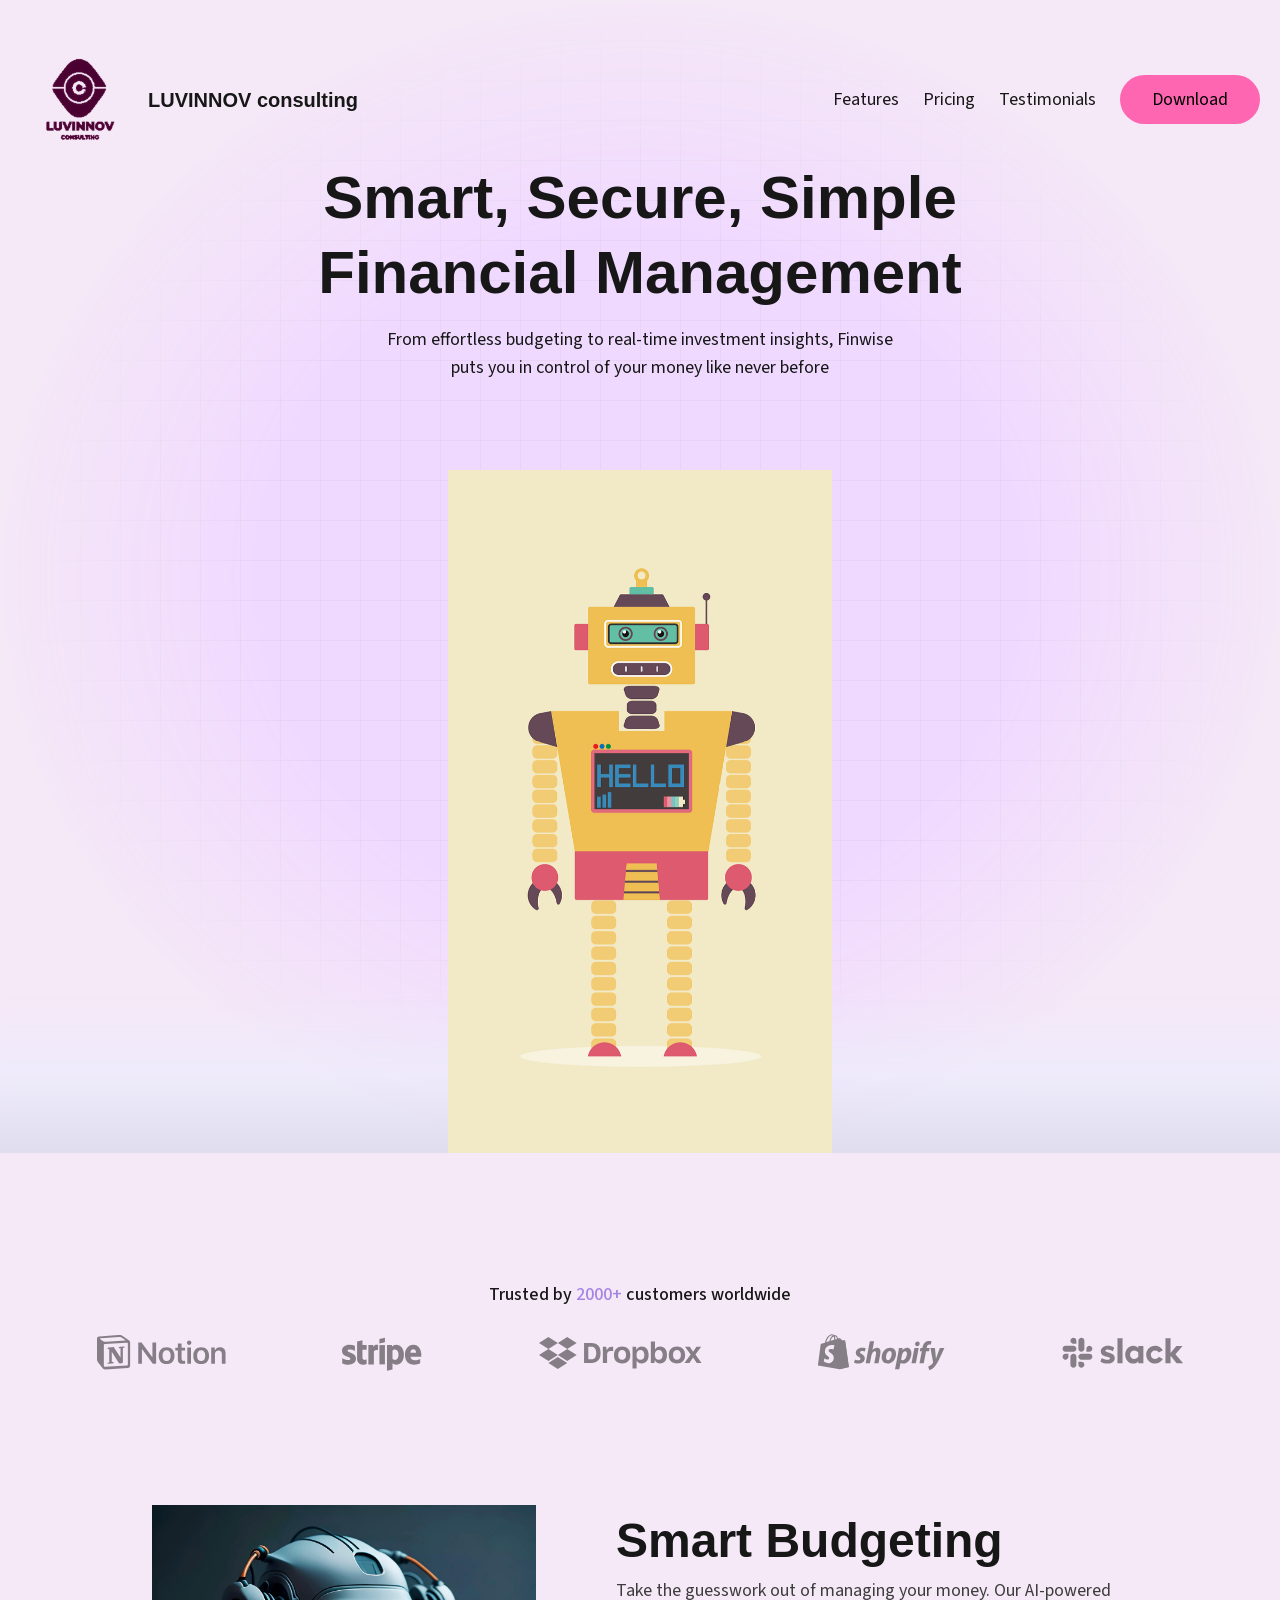
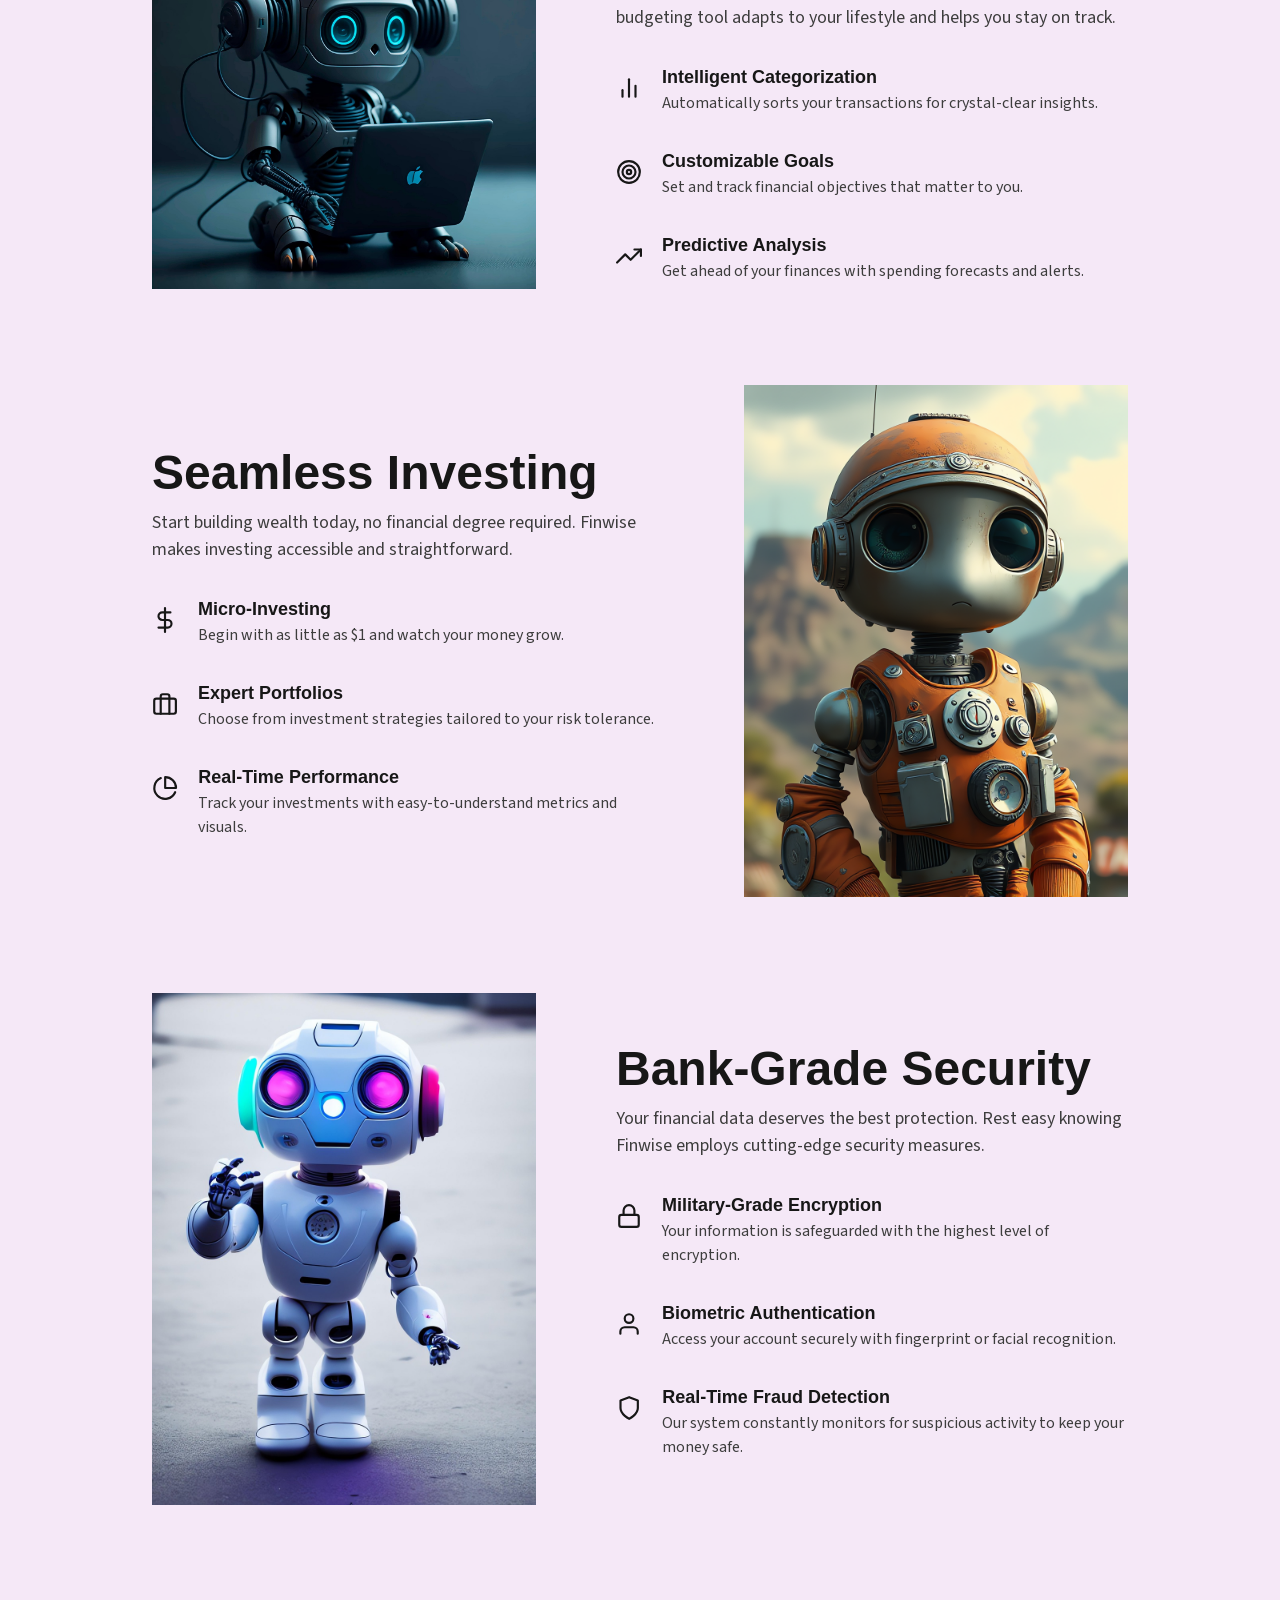
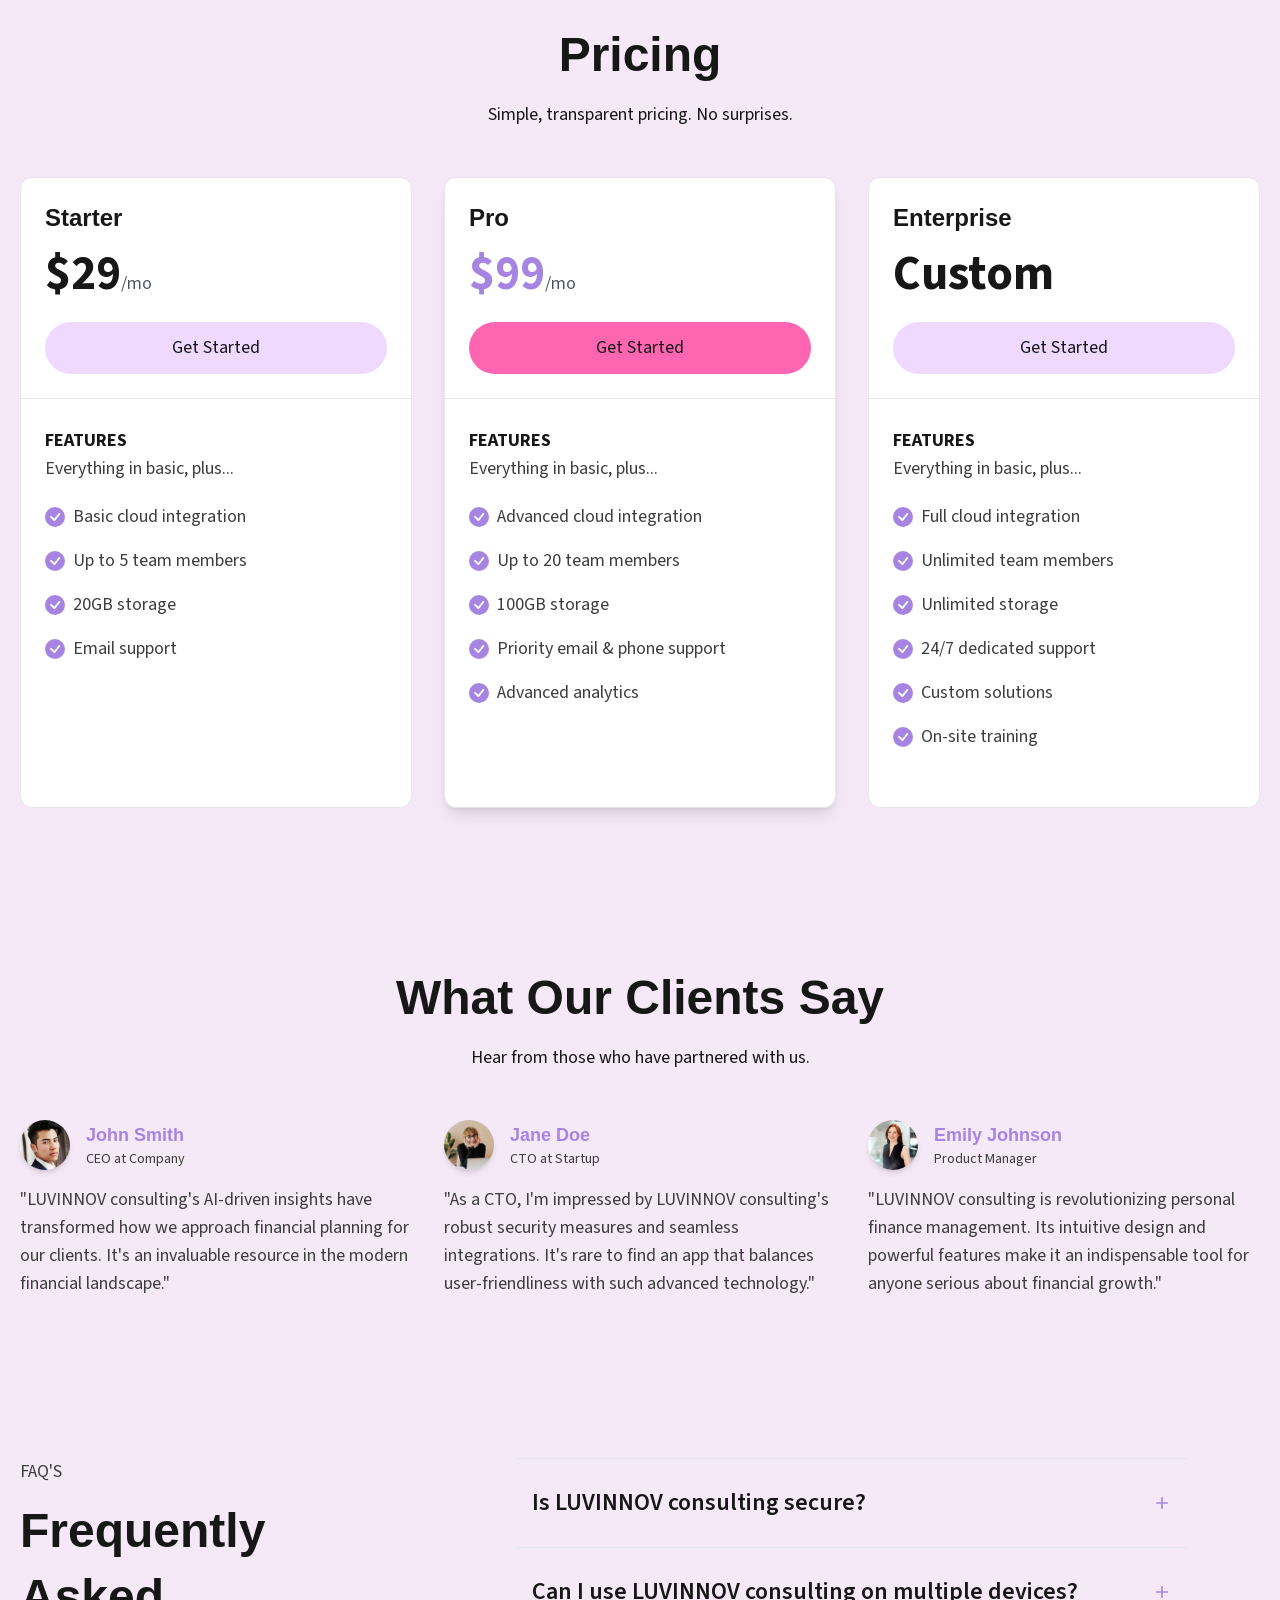
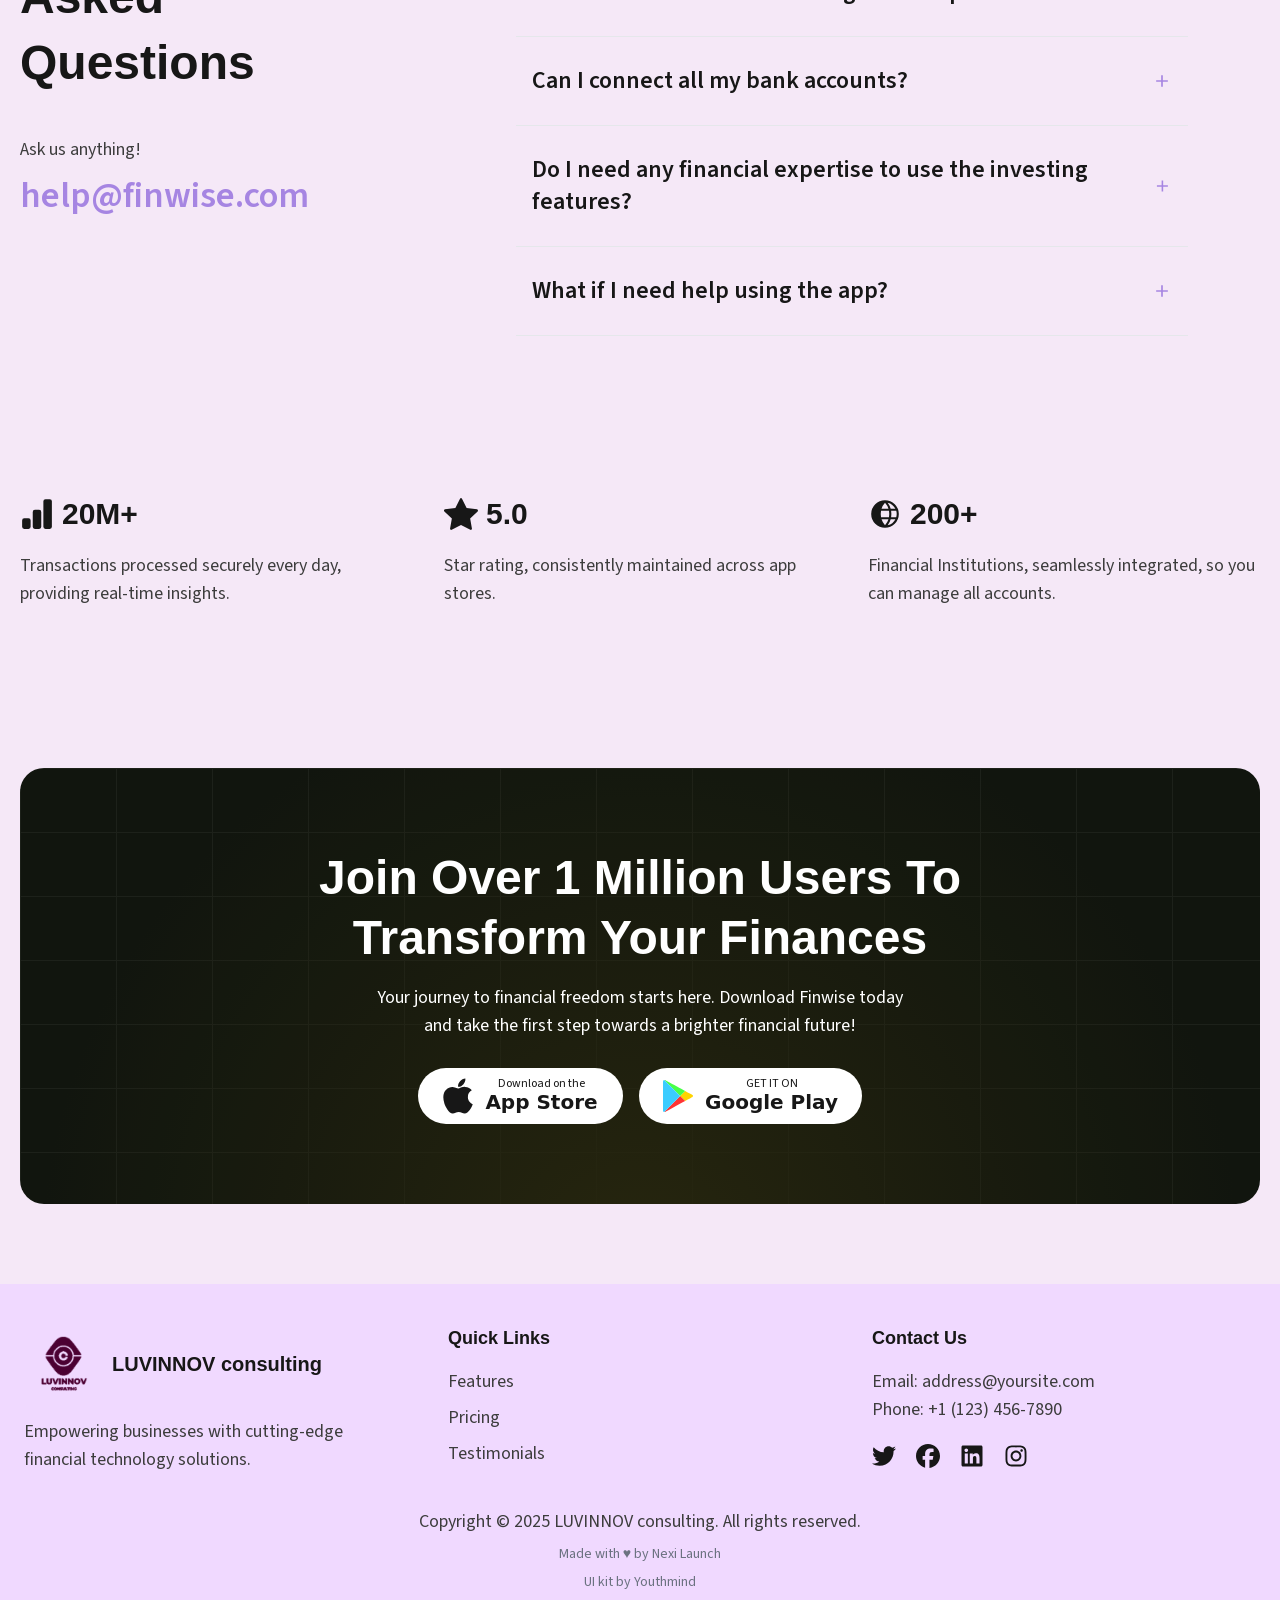
==== commit 18b20502: "Updates" ====
--- a/index.html
+++ b/index.html
@@ -1 +1 @@
-<!DOCTYPE html><html lang="en"><head><meta charSet="utf-8"/><meta name="viewport" content="width=device-width, initial-scale=1"/><link rel="preload" href="/toto/static/media/3534416bbfdcc9be-s.p.woff2" as="font" crossorigin="" type="font/woff2"/><link rel="preload" href="/toto/static/media/9cf9c6e84ed13b5e-s.p.woff2" as="font" crossorigin="" type="font/woff2"/><link rel="preload" as="image" href="/images/custom_illu/illu6.webp" fetchPriority="high"/><link rel="stylesheet" href="/toto/static/css/ace67a84c21e40f3.css" data-precedence="next"/><link rel="preload" as="script" fetchPriority="low" href="/toto/static/chunks/webpack-124ecab26fb58c19.js"/><script src="/toto/static/chunks/fd9d1056-db191a3a5ea0cf82.js" async=""></script><script src="/toto/static/chunks/117-f3b8f21bd24e2835.js" async=""></script><script src="/toto/static/chunks/main-app-a7b32113b8350403.js" async=""></script><script src="/toto/static/chunks/3d47b92a-8a8ddd173a9a4bae.js" async=""></script><script src="/toto/static/chunks/352-a9b791b943f758c2.js" async=""></script><script src="/toto/static/chunks/6-3d7f84770f22fc90.js" async=""></script><script src="/toto/static/chunks/app/page-560731b60eb014f5.js" async=""></script><script src="/toto/static/chunks/f7333993-c49efe604041fbbe.js" async=""></script><script src="/toto/static/chunks/578-3923106b9cc915ff.js" async=""></script><script src="/toto/static/chunks/app/layout-957dc9d7dec42cfb.js" async=""></script><title>Luvinnov consulting</title><meta name="description" content="Luvinnov empowers businesses with cutting-edge technology solutions to drive success and efficiency."/><meta property="og:title" content="Luvinnov consulting"/><meta property="og:description" content="Luvinnov empowers businesses with cutting-edge technology solutions to drive success and efficiency."/><meta property="og:url" content="https://luvinnov.github.io/"/><meta property="og:image" content="https://luvinnov.github.io/images/og-image.jpg"/><meta property="og:image:width" content="1200"/><meta property="og:image:height" content="675"/><meta property="og:image:alt" content="LUVINNOV consulting"/><meta property="og:type" content="website"/><meta name="twitter:card" content="summary_large_image"/><meta name="twitter:title" content="Luvinnov consulting"/><meta name="twitter:description" content="Luvinnov empowers businesses with cutting-edge technology solutions to drive success and efficiency."/><meta name="twitter:image" content="https://luvinnov.github.io/images/twitter-image.jpg"/><link rel="icon" href="/favicon.ico" type="image/x-icon" sizes="32x32"/><link rel="icon" href="/images/icons/apple-touch-icon.png" type="image/png" sizes="180x180"/><link rel="icon" href="/images/icons/favicon.ico" type="image/png"/><link rel="icon" href="/images/icons/favicon.svg" type="image/svg+xml"/><link rel="icon" href="/images/icons/favicon-96x96.png" type="image/png" sizes="96x96"/><link rel="icon" href="/images/icons/web-app-manifest-192x192.png" type="image/png" sizes="192x192"/><link rel="icon" href="/images/icons/web-app-manifest-512x512.png" type="image/png" sizes="512x512"/><meta name="next-size-adjust"/><script src="/toto/static/chunks/polyfills-42372ed130431b0a.js" noModule=""></script></head><body class="__className_1b340f __className_1fdbab antialiased"><header class="bg-transparent fixed top-0 left-0 right-0 md:absolute z-50 mx-auto w-full"><div class="px-5 w-full max-w-7xl mx-auto !px-0"><nav class="shadow-md md:shadow-none bg-white md:bg-transparent mx-auto flex justify-between items-center py-2 px-5 md:py-10"><a class="flex items-center gap-2" href="/"><img alt="Logo" loading="lazy" width="0" height="0" decoding="async" data-nimg="1" class="min-w-fit w-7 h-7" style="color:transparent" src="/images/logos/luvinnov_consulting_logo.png"/><span class="manrope text-xl font-semibold text-foreground cursor-pointer">LUVINNOV consulting</span></a><ul class="hidden md:flex space-x-6"><li><a class="text-foreground hover:text-foreground-accent transition-colors" href="#features">Features</a></li><li><a class="text-foreground hover:text-foreground-accent transition-colors" href="#pricing">Pricing</a></li><li><a class="text-foreground hover:text-foreground-accent transition-colors" href="#testimonials">Testimonials</a></li><li><a class="text-black bg-primary hover:bg-primary-accent px-8 py-3 rounded-full transition-colors" href="#cta">Download</a></li></ul><div class="md:hidden flex items-center"><button type="button" class="bg-primary text-black focus:outline-none rounded-full w-10 h-10 flex items-center justify-center" aria-controls="mobile-menu" aria-expanded="false"><svg stroke="currentColor" fill="currentColor" stroke-width="0" viewBox="0 0 24 24" aria-hidden="true" class="h-6 w-6" height="1em" width="1em" xmlns="http://www.w3.org/2000/svg"><path fill-rule="evenodd" d="M3 6.75A.75.75 0 0 1 3.75 6h16.5a.75.75 0 0 1 0 1.5H3.75A.75.75 0 0 1 3 6.75ZM3 12a.75.75 0 0 1 .75-.75h16.5a.75.75 0 0 1 0 1.5H3.75A.75.75 0 0 1 3 12Zm0 5.25a.75.75 0 0 1 .75-.75h16.5a.75.75 0 0 1 0 1.5H3.75a.75.75 0 0 1-.75-.75Z" clip-rule="evenodd"></path></svg><span class="sr-only">Toggle navigation</span></button></div></nav></div></header><main><section id="hero" class="relative flex items-center justify-center pb-0 pt-32 md:pt-40 px-5"><div class="absolute left-0 top-0 bottom-0 -z-10 w-full"><div class="absolute inset-0 h-full w-full bg-hero-background bg-[linear-gradient(to_right,#80808012_1px,transparent_1px),linear-gradient(to_bottom,#80808012_1px,transparent_1px)] bg-[size:40px_40px] [mask-image:radial-gradient(ellipse_50%_50%_at_50%_50%,#000_60%,transparent_100%)]"></div></div><div class="absolute left-0 right-0 bottom-0 backdrop-blur-[2px] h-40 bg-gradient-to-b from-transparent via-[rgba(233,238,255,0.5)] to-[rgba(202,208,230,0.5)]"></div><div class="text-center"><h1 class="text-4xl md:text-6xl md:leading-tight font-bold text-foreground max-w-lg md:max-w-2xl mx-auto">Smart, Secure, Simple Financial Management</h1><p class="mt-4 text-foreground max-w-lg mx-auto">From effortless budgeting to real-time investment insights, Finwise puts you in control of your money like never before</p><div class="mt-6 flex flex-col sm:flex-row items-center sm:gap-4 w-fit mx-auto"></div><img alt="app mockup" fetchPriority="high" width="384" height="340" decoding="async" data-nimg="1" class="relative mt-12 md:mt-16 mx-auto z-10" style="color:transparent" src="/images/custom_illu/illu6.webp"/></div></section><section id="logos" class="py-32 px-5 bg-background"><p class="text-lg font-medium text-center">Trusted by <span class="text-secondary">2000+</span> customers worldwide</p><div class="mt-5 w-full flex flex-wrap flex-row items-center justify-evenly gap-5 sm:gap-10 opacity-45 logos-container"><svg width="129" height="48" viewBox="0 0 129 48" fill="none" xmlns="http://www.w3.org/2000/svg" class="w-5/6"><path d="M44.9356 34.7749V20.2199H45.1949L55.7896 34.7749H59.1236V13.4006H55.4192V27.919H55.1598L44.5652 13.4006H41.2312V34.7749H44.9356ZM69.6071 35.1049C74.497 35.1049 77.4976 31.9519 77.4976 26.6725C77.4976 21.4297 74.497 18.2401 69.6071 18.2401C64.7543 18.2401 61.7167 21.4297 61.7167 26.6725C61.7537 31.9519 64.7173 35.1049 69.6071 35.1049ZM69.6071 32.0252C67.014 32.0252 65.5322 30.0821 65.5322 26.6725C65.5322 23.2995 67.014 21.3198 69.6071 21.3198C72.2002 21.3198 73.682 23.2995 73.682 26.6725C73.682 30.0821 72.2002 32.0252 69.6071 32.0252ZM80.8686 14.6105V18.68H78.2755V21.6131H80.8686V30.4487C80.8686 33.6017 82.3504 34.8483 86.1289 34.8483C86.8327 34.8483 87.5366 34.7749 88.0922 34.6649V31.8053C87.6477 31.8419 87.3513 31.8786 86.8327 31.8786C85.2769 31.8786 84.573 31.182 84.573 29.5688V21.6131H88.0922V18.68H84.573V14.6105H80.8686ZM90.3149 34.7749H94.0193V18.5701H90.3149V34.7749ZM92.1671 15.8937C93.3896 15.8937 94.3898 14.9038 94.3898 13.6939C94.3898 12.4474 93.3896 11.4575 92.1671 11.4575C90.9446 11.4575 89.9444 12.4474 89.9444 13.6939C89.9444 14.9038 90.9446 15.8937 92.1671 15.8937ZM104.169 35.1049C109.059 35.1049 112.06 31.9519 112.06 26.6725C112.06 21.4297 109.059 18.2401 104.169 18.2401C99.3166 18.2401 96.279 21.4297 96.279 26.6725C96.279 31.9519 99.2426 35.1049 104.169 35.1049ZM104.169 32.0252C101.576 32.0252 100.095 30.0821 100.095 26.6725C100.095 23.2995 101.576 21.3198 104.169 21.3198C106.726 21.3198 108.244 23.2995 108.244 26.6725C108.207 30.0821 106.726 32.0252 104.169 32.0252ZM114.245 34.7749H117.95V25.3526C117.95 22.9696 119.358 21.4664 121.543 21.4664C123.803 21.4664 124.84 22.7129 124.84 25.1693V34.7749H128.545V24.2894C128.545 20.4032 126.544 18.2401 122.914 18.2401C120.469 18.2401 118.839 19.34 118.061 21.1731H117.802V18.5701H114.208C114.245 18.5701 114.245 34.7749 114.245 34.7749Z" fill="black"></path><path fill-rule="evenodd" clip-rule="evenodd" d="M5.71206 12.0326C6.79023 12.9024 7.18021 12.8337 9.19893 12.6964L28.2162 11.5519C28.6291 11.5519 28.285 11.1399 28.1474 11.0941L24.9816 8.82806C24.3852 8.37028 23.5594 7.82093 22.0224 7.95826L3.62452 9.30874C2.95926 9.37741 2.82162 9.72075 3.0969 9.97254L5.71206 12.0326ZM6.85905 16.4502V36.4098C6.85905 37.4857 7.38667 37.8748 8.60249 37.8061L29.5008 36.593C30.7166 36.5243 30.8543 35.7918 30.8543 34.922V15.0998C30.8543 14.23 30.5102 13.7493 29.7761 13.818L7.93723 15.0998C7.13433 15.1684 6.85905 15.5804 6.85905 16.4502ZM27.4821 17.5261C27.6197 18.1212 27.4821 18.7392 26.8857 18.8079L25.8763 19.0139V33.7547C25.0046 34.2125 24.2017 34.4871 23.5135 34.4871C22.4353 34.4871 22.16 34.1438 21.3571 33.1367L14.7733 22.8135V32.7933L16.8609 33.2511C16.8609 33.2511 16.8609 34.4642 15.1863 34.4642L10.5524 34.7389C10.4148 34.4642 10.5524 33.8005 11.0112 33.6631L12.227 33.3198V20.1355L10.5524 19.9981C10.4148 19.403 10.7589 18.5332 11.6994 18.4645L16.6774 18.1212L23.5364 28.5588V19.3343L21.793 19.1283C21.6553 18.3959 22.2059 17.8465 22.8712 17.7778L27.4821 17.5261ZM2.08754 7.47759L21.2424 6.08133C23.5823 5.87532 24.2017 6.01266 25.6698 7.08847L31.7719 11.3688C32.7812 12.1013 33.1253 12.3073 33.1253 13.1084V36.6159C33.1253 38.0808 32.5977 38.9506 30.7166 39.0879L8.48779 40.4384C7.06552 40.5071 6.40026 40.3011 5.66618 39.3626L1.147 33.5258C0.3441 32.45 0 31.6488 0 30.7104V9.81231C0 8.59917 0.550559 7.61492 2.08754 7.47759Z" fill="black"></path></svg><svg width="80" height="48" viewBox="0 0 80 48" fill="none" xmlns="http://www.w3.org/2000/svg" class="w-5/6"><path fill-rule="evenodd" clip-rule="evenodd" d="M79.3058 25.8169C79.3058 20.1774 76.5741 15.7274 71.3532 15.7274C66.1102 15.7274 62.938 20.1774 62.938 25.7728C62.938 32.4037 66.6829 35.7521 72.0581 35.7521C74.6796 35.7521 76.6622 35.1573 78.1602 34.3202V29.9143C76.6622 30.6633 74.9439 31.126 72.763 31.126C70.6262 31.126 68.7317 30.377 68.4893 27.7775H79.2617C79.2617 27.4911 79.3058 26.3456 79.3058 25.8169ZM68.4233 23.7241C68.4233 21.2348 69.9433 20.1994 71.3311 20.1994C72.6749 20.1994 74.1068 21.2348 74.1068 23.7241H68.4233Z" fill="black"></path><path fill-rule="evenodd" clip-rule="evenodd" d="M54.4345 15.7274C52.2756 15.7274 50.8877 16.7408 50.1167 17.4457L49.8303 16.0799H44.9839V41.7661L50.4912 40.5986L50.5132 34.3643C51.3063 34.937 52.4739 35.7521 54.4124 35.7521C58.3557 35.7521 61.9465 32.5799 61.9465 25.5966C61.9244 19.2081 58.2896 15.7274 54.4345 15.7274ZM53.1127 30.9056C51.813 30.9056 51.0419 30.443 50.5132 29.8703L50.4912 21.6974C51.064 21.0585 51.857 20.6179 53.1127 20.6179C55.1174 20.6179 56.5052 22.8649 56.5052 25.7508C56.5052 28.7027 55.1394 30.9056 53.1127 30.9056Z" fill="black"></path><path fill-rule="evenodd" clip-rule="evenodd" d="M37.4057 14.4277L42.935 13.2381V8.76611L37.4057 9.93367V14.4277Z" fill="black"></path><path d="M42.935 16.1019H37.4057V35.3776H42.935V16.1019Z" fill="black"></path><path fill-rule="evenodd" clip-rule="evenodd" d="M31.4795 17.7321L31.1271 16.1019H26.3687V35.3776H31.8761V22.3142C33.1758 20.6179 35.3787 20.9263 36.0616 21.1686V16.1019C35.3567 15.8375 32.7793 15.3529 31.4795 17.7321Z" fill="black"></path><path fill-rule="evenodd" clip-rule="evenodd" d="M20.465 11.3215L15.0899 12.467L15.0679 30.1125C15.0679 33.3729 17.5131 35.7741 20.7735 35.7741C22.5799 35.7741 23.9016 35.4436 24.6286 35.0471V30.5751C23.9237 30.8615 20.443 31.8749 20.443 28.6145V20.7941H24.6286V16.1019H20.443L20.465 11.3215Z" fill="black"></path><path fill-rule="evenodd" clip-rule="evenodd" d="M5.57342 21.6974C5.57342 20.8383 6.27836 20.5078 7.44592 20.5078C9.12015 20.5078 11.235 21.0145 12.9092 21.9177V16.7408C11.0808 16.0138 9.27435 15.7274 7.44592 15.7274C2.97396 15.7274 0 18.0626 0 21.9618C0 28.0418 8.37115 27.0726 8.37115 29.694C8.37115 30.7074 7.48998 31.0378 6.25633 31.0378C4.4279 31.0378 2.09279 30.2888 0.242322 29.2755V34.5185C2.29105 35.3996 4.36181 35.7742 6.25633 35.7742C10.8384 35.7742 13.9886 33.5051 13.9886 29.5619C13.9666 22.9971 5.57342 24.1647 5.57342 21.6974Z" fill="black"></path></svg><svg width="163" height="48" viewBox="0 0 163 48" fill="none" xmlns="http://www.w3.org/2000/svg" class="w-5/6"><path d="M45.0503 14.0131H52.6724C57.5318 14.0131 61.546 16.8247 61.546 23.2442V24.5931C61.546 31.0613 57.7918 33.9704 52.8187 33.9704H45.0503V14.0131ZM49.3083 17.6373V30.33H52.5749C55.3377 30.33 57.1905 28.526 57.1905 24.5118V23.4555C57.1905 19.4412 55.2402 17.6373 52.4287 17.6373H49.3083ZM63.805 17.8323H67.2179L67.7705 21.5865C68.4205 19.0349 70.0782 17.6698 73.0848 17.6698H74.1412V21.9765H72.386C68.9243 21.9765 68.0792 23.1792 68.0792 26.5921V34.0192H63.87V17.8323H63.805ZM74.9863 26.2508V25.7957C74.9863 20.3838 78.448 17.426 83.161 17.426C87.9716 17.426 91.3357 20.3838 91.3357 25.7957V26.2508C91.3357 31.5652 88.0691 34.4255 83.161 34.4255C77.9441 34.3767 74.9863 31.5814 74.9863 26.2508ZM87.029 26.202V25.7957C87.029 22.7891 85.5175 20.9852 83.1123 20.9852C80.7557 20.9852 79.1955 22.6429 79.1955 25.7957V26.202C79.1955 29.1111 80.707 30.7688 83.1123 30.7688C85.5175 30.7201 87.029 29.1111 87.029 26.202ZM93.546 17.8323H97.0564L97.4627 20.8877C98.3078 18.8399 100.112 17.426 102.777 17.426C106.889 17.426 109.603 20.3838 109.603 25.8607V26.3158C109.603 31.6302 106.596 34.4417 102.777 34.4417C100.226 34.4417 98.4703 33.2879 97.6089 31.4351V39.6098H93.4972L93.546 17.8323ZM105.329 26.202V25.8445C105.329 22.6266 103.671 21.0339 101.461 21.0339C99.1041 21.0339 97.5439 22.8379 97.5439 25.8445V26.1533C97.5439 29.0136 99.0554 30.8176 101.412 30.8176C103.833 30.7688 105.329 29.2249 105.329 26.202ZM115.827 31.0288L115.47 33.9867H111.862V12.4204H115.974V20.6926C116.884 18.5799 118.688 17.426 121.239 17.426C125.107 17.4748 127.968 20.1401 127.968 25.5032V26.007C127.968 31.3701 125.253 34.4417 121.142 34.4417C118.428 34.3767 116.672 33.1253 115.827 31.0288ZM123.645 26.007V25.6007C123.645 22.6429 122.036 20.9852 119.777 20.9852C117.469 20.9852 115.86 22.8379 115.86 25.6495V26.007C115.86 29.0136 117.42 30.7688 119.728 30.7688C122.198 30.7688 123.645 29.2249 123.645 26.007ZM129.771 26.2508V25.7957C129.771 20.3838 133.233 17.426 137.946 17.426C142.757 17.426 146.121 20.3838 146.121 25.7957V26.2508C146.121 31.5652 142.806 34.4255 137.946 34.4255C132.729 34.3767 129.771 31.5814 129.771 26.2508ZM141.847 26.202V25.7957C141.847 22.7891 140.335 20.9852 137.93 20.9852C135.573 20.9852 134.013 22.6429 134.013 25.7957V26.202C134.013 29.1111 135.525 30.7688 137.93 30.7688C140.351 30.7201 141.847 29.1111 141.847 26.202ZM151.63 25.6007L145.958 17.8323H150.818L154.084 22.6916L157.4 17.8323H162.21L156.457 25.5519L162.519 33.9867H157.757L154.052 28.6236L150.444 33.9867H145.471L151.63 25.6007Z" fill="black"></path><path d="M18.8522 14.0132L9.42611 20.0264L18.8522 26.0396L9.42611 32.0528L0 26.0071L9.42611 19.9939L0 14.0132L9.42611 8L18.8522 14.0132ZM9.37735 33.9868L18.8035 27.9736L28.2296 33.9868L18.8035 40L9.37735 33.9868ZM18.8522 26.0071L28.2783 19.9939L18.8522 14.0132L28.2296 8L37.6557 14.0132L28.2296 20.0264L37.6557 26.0396L28.2296 32.0528L18.8522 26.0071Z" fill="black"></path></svg><svg width="127" height="48" viewBox="0 0 127 48" fill="none" xmlns="http://www.w3.org/2000/svg" class="w-5/6"><path d="M26.8473 11.6059C26.7209 11.6059 24.2182 11.5553 24.2182 11.5553C24.2182 11.5553 22.12 9.53293 21.9177 9.30541C21.8419 9.22957 21.7408 9.17901 21.6397 9.17901V40.248L31.0185 37.9222C31.0185 37.9222 27.2012 12.0609 27.176 11.884C27.1254 11.707 26.9737 11.6059 26.8473 11.6059Z" fill="black"></path><path fill-rule="evenodd" clip-rule="evenodd" d="M26.8472 11.6057C26.9736 11.6057 27.1253 11.7068 27.1506 11.8838C27.1759 12.0607 30.9931 37.922 31.0184 37.922L21.6396 40.2478L0 36.5064C0 36.5064 2.57855 16.5605 2.62911 15.8527C2.75551 14.9173 2.78079 14.8921 3.7667 14.5887C3.80772 14.5887 4.71415 14.3058 6.09439 13.875C6.41526 13.7748 6.76175 13.6667 7.12892 13.5522C7.35644 12.0607 8.08956 10.1394 9.05019 8.59737C10.4406 6.4233 12.1343 5.18459 13.8281 5.13403C14.7129 5.10875 15.446 5.41211 16.0274 6.01882C16.0601 6.03515 16.0822 6.06201 16.1074 6.09261C16.1212 6.1094 16.1359 6.12731 16.1538 6.14522C16.255 6.11994 16.3308 6.11994 16.4319 6.11994C17.7465 6.11994 18.8588 6.87834 19.5919 8.29401C19.8194 8.74905 19.9964 9.17881 20.0975 9.53273C20.7548 9.33049 21.1593 9.20409 21.1593 9.20409C21.3109 9.15353 21.7154 9.10297 21.9177 9.30521C22.1199 9.53273 24.2181 11.5551 24.2181 11.5551C24.2181 11.5551 26.7208 11.6057 26.8472 11.6057ZM17.342 10.4175C17.9487 10.2153 18.5049 10.0383 19.0105 9.88665C18.7577 9.00185 18.1257 7.53562 16.8364 7.33338C17.2156 8.34457 17.342 9.55801 17.342 10.4175ZM12.5895 11.8584C13.8282 11.4793 15.0668 11.1001 16.2044 10.7462C16.2297 9.81081 16.1286 8.42041 15.623 7.4345C15.1426 7.63674 14.7129 7.99065 14.4095 8.31929C13.6006 9.20409 12.9433 10.5186 12.5894 11.8585L12.5895 11.8584ZM14.8898 6.5497C14.6118 6.34746 14.2831 6.27162 13.8787 6.27162C11.2748 6.34746 8.97435 10.4428 8.36764 13.1983C8.58363 13.1323 8.80532 13.0649 9.03169 12.996C9.75912 12.7748 10.5349 12.5389 11.3254 12.2882C11.654 10.5439 12.4883 8.74905 13.5753 7.58618C13.9798 7.13114 14.4348 6.77722 14.8898 6.5497ZM15.3453 20.504L16.4323 16.4339C16.4323 16.4339 15.497 15.9536 13.6515 16.08C8.89893 16.3834 6.75014 19.6951 6.95238 22.9814C7.09448 25.1841 8.38689 26.1006 9.51839 26.9031C10.3998 27.5281 11.1835 28.0839 11.25 29.1244C11.3005 29.6806 10.9213 30.5148 9.9354 30.5654C8.41861 30.6665 6.49734 29.2256 6.49734 29.2256L5.76422 32.335C5.76422 32.335 7.66021 34.3574 11.0983 34.1804C13.9802 34.0035 15.952 31.703 15.7498 28.3408C15.5814 25.7543 13.7638 24.5854 12.3275 23.6618C11.3914 23.0598 10.6173 22.562 10.5674 21.8438C10.5674 21.5152 10.5674 20.1754 12.6909 20.049C14.1319 19.9479 15.3453 20.504 15.3453 20.504Z" fill="black"></path><path d="M43.7091 25.1053C42.6221 24.5239 42.0659 24.0183 42.0659 23.3357C42.0659 22.4762 42.8496 21.92 44.0631 21.92C45.4787 21.92 46.7427 22.5015 46.7427 22.5015L47.7286 19.4679C47.7286 19.4679 46.8186 18.7601 44.1389 18.7601C40.3975 18.7601 37.7936 20.9089 37.7936 23.9172C37.7936 25.6362 39.0071 26.9255 40.625 27.8608C41.9395 28.5939 42.3946 29.1248 42.3946 29.9085C42.3946 30.7174 41.7373 31.3747 40.5239 31.3747C38.729 31.3747 37.01 30.4394 37.01 30.4394L35.9482 33.4729C35.9482 33.4729 37.5156 34.5347 40.17 34.5347C44.0125 34.5347 46.7933 32.6387 46.7933 29.2259C46.768 27.3805 45.3776 26.0659 43.7091 25.1053Z" fill="black"></path><path d="M59.0288 18.7097C57.1328 18.7097 55.6413 19.6198 54.5037 20.9849L54.4532 20.9596L56.0963 12.3645H51.8241L47.6529 34.2568H51.9252L53.3408 26.774C53.897 23.9427 55.3632 22.1983 56.7283 22.1983C57.689 22.1983 58.0682 22.8556 58.0682 23.791C58.0682 24.3724 58.0176 25.1055 57.8912 25.687L56.2733 34.2568H60.5456L62.2141 25.4089C62.391 24.4735 62.5174 23.3612 62.5174 22.6028C62.5427 20.176 61.2787 18.7097 59.0288 18.7097Z" fill="black"></path><path d="M72.2245 18.7093C67.0675 18.7093 63.6547 23.3608 63.6547 28.5432C63.6547 31.8549 65.7023 34.5345 69.5449 34.5345C74.6009 34.5345 78.0136 30.0095 78.0136 24.7007C78.0389 21.6418 76.244 18.7093 72.2245 18.7093ZM70.1263 31.2734C68.6601 31.2734 68.0534 30.0347 68.0534 28.4674C68.0534 26.0152 69.3174 22.021 71.6431 22.021C73.1599 22.021 73.6655 23.3356 73.6655 24.5996C73.6655 27.2287 72.3762 31.2734 70.1263 31.2734Z" fill="black"></path><path d="M88.9857 18.7093C86.1038 18.7093 84.4606 21.2626 84.4606 21.2626H84.41L84.6628 18.9621H80.8708C80.6939 20.5042 80.34 22.8805 80.0113 24.6501L77.0283 40.3236H81.3006L82.4888 33.9784H82.5899C82.5899 33.9784 83.4747 34.5345 85.0926 34.5345C90.1233 34.5345 93.4097 29.3775 93.4097 24.1698C93.4097 21.2879 92.1204 18.7093 88.9857 18.7093ZM84.8903 31.324C83.778 31.324 83.1207 30.692 83.1207 30.692L83.8286 26.6978C84.3342 24.0181 85.7246 22.2485 87.2161 22.2485C88.5306 22.2485 88.9351 23.462 88.9351 24.5996C88.9351 27.3803 87.2919 31.324 84.8903 31.324Z" fill="black"></path><path d="M99.5266 12.5666C98.1615 12.5666 97.0745 13.6537 97.0745 15.0441C97.0745 16.308 97.8835 17.1928 99.0969 17.1928H99.1474C100.487 17.1928 101.625 16.2828 101.65 14.7154C101.65 13.4767 100.816 12.5666 99.5266 12.5666Z" fill="black"></path><path d="M93.5356 34.2313H97.8079L100.715 19.0634H96.4175L93.5356 34.2313Z" fill="black"></path><path d="M111.61 19.0384H108.627L108.779 18.3305C109.032 16.8643 109.891 15.575 111.332 15.575C112.091 15.575 112.697 15.8026 112.697 15.8026L113.532 12.4403C113.532 12.4403 112.799 12.0611 111.206 12.0611C109.689 12.0611 108.172 12.4909 107.009 13.4768C105.543 14.7155 104.861 16.5104 104.532 18.3305L104.406 19.0384H102.409L101.777 22.2742H103.774L101.498 34.2569H105.771L108.046 22.2742H111.004L111.61 19.0384Z" fill="black"></path><path d="M121.924 19.0634C121.924 19.0634 119.245 25.8131 118.057 29.504H118.006C117.93 28.3158 116.944 19.0634 116.944 19.0634H112.444L115.023 32.9926C115.074 33.296 115.048 33.4982 114.922 33.7005C114.416 34.6611 113.582 35.5964 112.596 36.279C111.787 36.8604 110.877 37.2396 110.169 37.4924L111.357 41.1327C112.217 40.9558 114.037 40.2227 115.554 38.807C117.5 36.9868 119.321 34.1555 121.166 30.313L126.399 19.0634H121.924Z" fill="black"></path></svg><svg width="122" height="48" viewBox="0 0 122 48" fill="none" xmlns="http://www.w3.org/2000/svg" class="w-5/6"><g clip-path="url(#clip0_3_498)"><path d="M38.3433 32.4263L39.8114 28.9949C41.4189 30.1853 43.5155 30.8154 45.6127 30.8154C47.1505 30.8154 48.1289 30.2204 48.1289 29.3101C48.0938 26.7889 38.8676 28.7498 38.7974 22.4112C38.7623 19.1897 41.6284 16.7036 45.6829 16.7036C48.0938 16.7036 50.5057 17.2991 52.218 18.6649L50.8461 22.1696C49.2707 21.1566 47.3249 20.4503 45.4728 20.4503C44.2147 20.4503 43.3757 21.0453 43.3757 21.8162C43.4108 24.3023 52.7077 22.9364 52.8124 28.9949C52.8124 32.2865 50.016 34.5977 46.0317 34.5977C43.0965 34.5977 40.4054 33.8975 38.3428 32.4263H38.3433ZM96.8013 27.7523C96.4307 28.4108 95.8917 28.9588 95.2394 29.3402C94.5872 29.7216 93.8452 29.9226 93.0897 29.9227C90.7349 29.9227 88.8262 28.0099 88.8262 25.6506C88.8262 23.2913 90.7349 21.3786 93.0897 21.3786C93.8452 21.3787 94.5872 21.5797 95.2394 21.9611C95.8917 22.3425 96.4307 22.8905 96.8013 23.549L100.883 21.2834C99.3541 18.5511 96.4379 16.7036 93.0897 16.7036C88.158 16.7036 84.1602 20.709 84.1602 25.6506C84.1602 30.5918 88.158 34.5977 93.0897 34.5977C96.4379 34.5977 99.3541 32.7501 100.883 30.0179L96.8013 27.7523ZM55.461 34.2473H60.5635V9.25574H55.4615L55.461 34.2473ZM103.46 9.25574V34.2473H108.562V26.7599L114.609 34.2473H121.131L113.442 25.3524L120.571 17.0524H114.329L108.562 23.953V9.25574H103.46ZM76.2838 17.0535V19.085C75.4452 17.684 73.3831 16.7036 71.2163 16.7036C66.7427 16.7036 63.2131 20.6608 63.2131 25.6331C63.2131 30.6053 66.7427 34.5977 71.2163 34.5977C73.3831 34.5977 75.4452 33.6173 76.2838 32.2163V34.2473H81.3863V17.0535H76.2838ZM76.2838 27.7869C75.5499 29.0124 74.0122 29.9222 72.2999 29.9222C69.9446 29.9222 68.0359 28.0099 68.0359 25.6506C68.0359 23.2913 69.9446 21.3786 72.2999 21.3786C74.0122 21.3786 75.5499 22.3239 76.2838 23.584V27.7869Z" fill="black"></path><path d="M11.3965 8.70361C9.74293 8.70361 8.40263 10.0469 8.40263 11.7035C8.40223 12.0971 8.47936 12.4868 8.6296 12.8506C8.77985 13.2143 9.00026 13.5449 9.27827 13.8235C9.55628 14.1021 9.88643 14.3231 10.2499 14.4741C10.6133 14.6251 11.0029 14.703 11.3965 14.7034H14.3909V11.7035C14.3915 10.9086 14.0765 10.1461 13.5149 9.58348C12.9534 9.0209 12.1914 8.70441 11.3965 8.70361ZM11.3965 16.7033H3.41233C1.75876 16.7033 0.418457 18.0466 0.418457 19.7037C0.418457 21.3603 1.75876 22.7036 3.41233 22.7036H11.397C13.0501 22.7036 14.3909 21.3603 14.3909 19.7037C14.3909 18.0466 13.0501 16.7033 11.3965 16.7033Z" fill="black"></path><path d="M30.3593 19.7037C30.3593 18.0466 29.0185 16.7033 27.365 16.7033C25.7114 16.7033 24.3711 18.0466 24.3711 19.7037V22.7036H27.365C28.1598 22.7028 28.9218 22.3863 29.4834 21.8237C30.0449 21.2612 30.36 20.4986 30.3593 19.7037ZM22.3752 19.7037V11.7035C22.3758 10.9086 22.0607 10.1461 21.4992 9.58348C20.9377 9.0209 20.1756 8.70441 19.3808 8.70361C17.7272 8.70361 16.3869 10.0469 16.3869 11.7035V19.7032C16.3869 21.3608 17.7272 22.7041 19.3808 22.7041C20.1756 22.7033 20.9377 22.3868 21.4992 21.8242C22.0607 21.2617 22.3758 20.4991 22.3752 19.7042" fill="black"></path><path d="M19.3808 38.7036C20.1757 38.7028 20.9377 38.3863 21.4993 37.8237C22.0608 37.2612 22.3759 36.4986 22.3752 35.7037C22.3759 34.9088 22.0608 34.1463 21.4993 33.5837C20.9377 33.0211 20.1757 32.7046 19.3808 32.7038H16.387V35.7037C16.387 37.3603 17.7273 38.7036 19.3808 38.7036ZM19.3808 30.7039H27.3655C29.0186 30.7039 30.3594 29.3606 30.3594 27.7035C30.3601 26.9086 30.045 26.1461 29.4834 25.5835C28.9219 25.0209 28.1599 24.7044 27.365 24.7036H19.3808C17.7273 24.7036 16.387 26.0469 16.387 27.7035C16.3866 28.0971 16.4637 28.4868 16.6139 28.8506C16.7642 29.2143 16.9846 29.5449 17.2626 29.8235C17.5406 30.1021 17.8708 30.3231 18.2342 30.4741C18.5977 30.6251 18.9873 30.703 19.3808 30.7034" fill="black"></path><path d="M0.418214 27.7035C0.417819 28.0971 0.494945 28.4868 0.645187 28.8506C0.79543 29.2143 1.01585 29.5449 1.29385 29.8235C1.57186 30.1021 1.90201 30.3231 2.26546 30.4741C2.62891 30.6251 3.01853 30.703 3.41209 30.7034C4.20696 30.7026 4.96896 30.3861 5.5305 29.8235C6.09205 29.261 6.40713 28.4984 6.40647 27.7035V24.7036H3.41209C1.75852 24.7036 0.418214 26.0469 0.418214 27.7035ZM8.40239 27.7035V35.7032C8.40239 37.3603 9.74269 38.7036 11.3963 38.7036C12.1911 38.7028 12.9531 38.3863 13.5147 37.8237C14.0762 37.2612 14.3913 36.4986 14.3906 35.7037V27.7035C14.391 27.3099 14.3139 26.9201 14.1636 26.5563C14.0133 26.1925 13.7929 25.8619 13.5148 25.5833C13.2368 25.3048 12.9066 25.0837 12.543 24.9327C12.1795 24.7818 11.7899 24.7039 11.3963 24.7036C9.74269 24.7036 8.40239 26.0469 8.40239 27.7035Z" fill="black"></path></g><defs><clipPath id="clip0_3_498"><rect width="121" height="48" fill="white" transform="translate(0.418213)"></rect></clipPath></defs></svg></div></section><div class="px-5 w-full max-w-7xl mx-auto "><div id="features"><h2 class="sr-only">Features</h2><section class="benefit-section"><div class="flex flex-wrap flex-col items-center justify-center gap-2 lg:flex-row lg:gap-20 lg:flex-nowrap mb-24" style="opacity:0;transform:translateY(100px)"><div class="flex flex-wrap items-center w-full max-w-lg lg:order-1 justify-end"><div class="w-full  text-center lg:text-left "><div class="flex flex-col w-full" style="opacity:0;transform:translateX(-50px)"><h3 class="lg:max-w-2xl text-3xl lg:text-5xl lg:leading-tight font-bold">Smart Budgeting</h3><p class="mt-1.5 mx-auto lg:ml-0 leading-normal text-foreground-accent">Take the guesswork out of managing your money. Our AI-powered budgeting tool adapts to your lifestyle and helps you stay on track.</p></div><div class="mx-auto lg:ml-0 w-full"><div class="flex flex-col items-center mt-8 gap-3 lg:gap-5 lg:flex-row lg:items-start" style="opacity:0;transform:translateX(-50px)"><div class="flex justify-center mx-auto lg:mx-0 flex-shrink-0 mt-3 w-fit"><svg stroke="currentColor" fill="none" stroke-width="2" viewBox="0 0 24 24" stroke-linecap="round" stroke-linejoin="round" height="26" width="26" xmlns="http://www.w3.org/2000/svg"><line x1="18" y1="20" x2="18" y2="10"></line><line x1="12" y1="20" x2="12" y2="4"></line><line x1="6" y1="20" x2="6" y2="14"></line></svg></div><div><h4 class="text-lg font-semibold">Intelligent Categorization</h4><p class="text-base text-foreground-accent">Automatically sorts your transactions for crystal-clear insights.</p></div></div><div class="flex flex-col items-center mt-8 gap-3 lg:gap-5 lg:flex-row lg:items-start" style="opacity:0;transform:translateX(-50px)"><div class="flex justify-center mx-auto lg:mx-0 flex-shrink-0 mt-3 w-fit"><svg stroke="currentColor" fill="none" stroke-width="2" viewBox="0 0 24 24" stroke-linecap="round" stroke-linejoin="round" height="26" width="26" xmlns="http://www.w3.org/2000/svg"><circle cx="12" cy="12" r="10"></circle><circle cx="12" cy="12" r="6"></circle><circle cx="12" cy="12" r="2"></circle></svg></div><div><h4 class="text-lg font-semibold">Customizable Goals</h4><p class="text-base text-foreground-accent">Set and track financial objectives that matter to you.</p></div></div><div class="flex flex-col items-center mt-8 gap-3 lg:gap-5 lg:flex-row lg:items-start" style="opacity:0;transform:translateX(-50px)"><div class="flex justify-center mx-auto lg:mx-0 flex-shrink-0 mt-3 w-fit"><svg stroke="currentColor" fill="none" stroke-width="2" viewBox="0 0 24 24" stroke-linecap="round" stroke-linejoin="round" height="26" width="26" xmlns="http://www.w3.org/2000/svg"><polyline points="23 6 13.5 15.5 8.5 10.5 1 18"></polyline><polyline points="17 6 23 6 23 12"></polyline></svg></div><div><h4 class="text-lg font-semibold">Predictive Analysis</h4><p class="text-base text-foreground-accent">Get ahead of your finances with spending forecasts and alerts.</p></div></div></div></div></div><div class="mt-5 lg:mt-0"><div class="w-fit flex justify-end"><img alt="title" loading="lazy" width="384" height="762" decoding="async" data-nimg="1" class="lg:ml-0" style="color:transparent" src="/images/custom_illu/illu1.jpg"/></div></div></div></section><section class="benefit-section"><div class="flex flex-wrap flex-col items-center justify-center gap-2 lg:flex-row lg:gap-20 lg:flex-nowrap mb-24" style="opacity:0;transform:translateY(100px)"><div class="flex flex-wrap items-center w-full max-w-lg justify-start"><div class="w-full  text-center lg:text-left "><div class="flex flex-col w-full" style="opacity:0;transform:translateX(-50px)"><h3 class="lg:max-w-2xl text-3xl lg:text-5xl lg:leading-tight font-bold">Seamless Investing</h3><p class="mt-1.5 mx-auto lg:ml-0 leading-normal text-foreground-accent">Start building wealth today, no financial degree required. Finwise makes investing accessible and straightforward.</p></div><div class="mx-auto lg:ml-0 w-full"><div class="flex flex-col items-center mt-8 gap-3 lg:gap-5 lg:flex-row lg:items-start" style="opacity:0;transform:translateX(-50px)"><div class="flex justify-center mx-auto lg:mx-0 flex-shrink-0 mt-3 w-fit"><svg stroke="currentColor" fill="none" stroke-width="2" viewBox="0 0 24 24" stroke-linecap="round" stroke-linejoin="round" height="26" width="26" xmlns="http://www.w3.org/2000/svg"><line x1="12" y1="1" x2="12" y2="23"></line><path d="M17 5H9.5a3.5 3.5 0 0 0 0 7h5a3.5 3.5 0 0 1 0 7H6"></path></svg></div><div><h4 class="text-lg font-semibold">Micro-Investing</h4><p class="text-base text-foreground-accent">Begin with as little as $1 and watch your money grow.</p></div></div><div class="flex flex-col items-center mt-8 gap-3 lg:gap-5 lg:flex-row lg:items-start" style="opacity:0;transform:translateX(-50px)"><div class="flex justify-center mx-auto lg:mx-0 flex-shrink-0 mt-3 w-fit"><svg stroke="currentColor" fill="none" stroke-width="2" viewBox="0 0 24 24" stroke-linecap="round" stroke-linejoin="round" height="26" width="26" xmlns="http://www.w3.org/2000/svg"><rect x="2" y="7" width="20" height="14" rx="2" ry="2"></rect><path d="M16 21V5a2 2 0 0 0-2-2h-4a2 2 0 0 0-2 2v16"></path></svg></div><div><h4 class="text-lg font-semibold">Expert Portfolios</h4><p class="text-base text-foreground-accent">Choose from investment strategies tailored to your risk tolerance.</p></div></div><div class="flex flex-col items-center mt-8 gap-3 lg:gap-5 lg:flex-row lg:items-start" style="opacity:0;transform:translateX(-50px)"><div class="flex justify-center mx-auto lg:mx-0 flex-shrink-0 mt-3 w-fit"><svg stroke="currentColor" fill="none" stroke-width="2" viewBox="0 0 24 24" stroke-linecap="round" stroke-linejoin="round" height="26" width="26" xmlns="http://www.w3.org/2000/svg"><path d="M21.21 15.89A10 10 0 1 1 8 2.83"></path><path d="M22 12A10 10 0 0 0 12 2v10z"></path></svg></div><div><h4 class="text-lg font-semibold">Real-Time Performance</h4><p class="text-base text-foreground-accent">Track your investments with easy-to-understand metrics and visuals.</p></div></div></div></div></div><div class="mt-5 lg:mt-0 lg:order-2"><div class="w-fit flex justify-start"><img alt="title" loading="lazy" width="384" height="762" decoding="async" data-nimg="1" class="lg:ml-0" style="color:transparent" src="/images/custom_illu/illu3.png"/></div></div></div></section><section class="benefit-section"><div class="flex flex-wrap flex-col items-center justify-center gap-2 lg:flex-row lg:gap-20 lg:flex-nowrap mb-24" style="opacity:0;transform:translateY(100px)"><div class="flex flex-wrap items-center w-full max-w-lg lg:order-1 justify-end"><div class="w-full  text-center lg:text-left "><div class="flex flex-col w-full" style="opacity:0;transform:translateX(-50px)"><h3 class="lg:max-w-2xl text-3xl lg:text-5xl lg:leading-tight font-bold">Bank-Grade Security</h3><p class="mt-1.5 mx-auto lg:ml-0 leading-normal text-foreground-accent">Your financial data deserves the best protection. Rest easy knowing Finwise employs cutting-edge security measures.</p></div><div class="mx-auto lg:ml-0 w-full"><div class="flex flex-col items-center mt-8 gap-3 lg:gap-5 lg:flex-row lg:items-start" style="opacity:0;transform:translateX(-50px)"><div class="flex justify-center mx-auto lg:mx-0 flex-shrink-0 mt-3 w-fit"><svg stroke="currentColor" fill="none" stroke-width="2" viewBox="0 0 24 24" stroke-linecap="round" stroke-linejoin="round" height="26" width="26" xmlns="http://www.w3.org/2000/svg"><rect x="3" y="11" width="18" height="11" rx="2" ry="2"></rect><path d="M7 11V7a5 5 0 0 1 10 0v4"></path></svg></div><div><h4 class="text-lg font-semibold">Military-Grade Encryption</h4><p class="text-base text-foreground-accent">Your information is safeguarded with the highest level of encryption.</p></div></div><div class="flex flex-col items-center mt-8 gap-3 lg:gap-5 lg:flex-row lg:items-start" style="opacity:0;transform:translateX(-50px)"><div class="flex justify-center mx-auto lg:mx-0 flex-shrink-0 mt-3 w-fit"><svg stroke="currentColor" fill="none" stroke-width="2" viewBox="0 0 24 24" stroke-linecap="round" stroke-linejoin="round" height="26" width="26" xmlns="http://www.w3.org/2000/svg"><path d="M20 21v-2a4 4 0 0 0-4-4H8a4 4 0 0 0-4 4v2"></path><circle cx="12" cy="7" r="4"></circle></svg></div><div><h4 class="text-lg font-semibold">Biometric Authentication</h4><p class="text-base text-foreground-accent">Access your account securely with fingerprint or facial recognition.</p></div></div><div class="flex flex-col items-center mt-8 gap-3 lg:gap-5 lg:flex-row lg:items-start" style="opacity:0;transform:translateX(-50px)"><div class="flex justify-center mx-auto lg:mx-0 flex-shrink-0 mt-3 w-fit"><svg stroke="currentColor" fill="none" stroke-width="2" viewBox="0 0 24 24" stroke-linecap="round" stroke-linejoin="round" height="26" width="26" xmlns="http://www.w3.org/2000/svg"><path d="M12 22s8-4 8-10V5l-8-3-8 3v7c0 6 8 10 8 10z"></path></svg></div><div><h4 class="text-lg font-semibold">Real-Time Fraud Detection</h4><p class="text-base text-foreground-accent">Our system constantly monitors for suspicious activity to keep your money safe.</p></div></div></div></div></div><div class="mt-5 lg:mt-0"><div class="w-fit flex justify-end"><img alt="title" loading="lazy" width="384" height="762" decoding="async" data-nimg="1" class="lg:ml-0" style="color:transparent" src="/images/custom_illu/illu5.jpg"/></div></div></div></section></div><section id="pricing" class="py-10 lg:py-20"><h2 class="text-center mb-4 text-3xl lg:text-5xl lg:leading-tight font-bold">Pricing</h2><p class="mb-12 text-center">Simple, transparent pricing. No surprises.</p><div class="grid grid-cols-1 lg:grid-cols-3 gap-8"><div class="w-full max-w-sm mx-auto bg-white rounded-xl border border-gray-200 lg:max-w-full"><div class="p-6 border-b border-gray-200 rounded-t-xl"><h3 class="text-2xl font-semibold mb-4">Starter</h3><p class="text-3xl md:text-5xl font-bold mb-6"><span class="">$29</span><span class="text-lg font-normal text-gray-600">/mo</span></p><button class="w-full py-3 px-4 rounded-full transition-colors bg-hero-background hover:bg-gray-200">Get Started</button></div><div class="p-6 mt-1"><p class="font-bold mb-0">FEATURES</p><p class="text-foreground-accent mb-5">Everything in basic, plus...</p><ul class="space-y-4 mb-8"><li class="flex items-center"><svg stroke="currentColor" fill="currentColor" stroke-width="0" viewBox="0 0 16 16" class="h-5 w-5 text-secondary mr-2" height="1em" width="1em" xmlns="http://www.w3.org/2000/svg"><path d="M16 8A8 8 0 1 1 0 8a8 8 0 0 1 16 0m-3.97-3.03a.75.75 0 0 0-1.08.022L7.477 9.417 5.384 7.323a.75.75 0 0 0-1.06 1.06L6.97 11.03a.75.75 0 0 0 1.079-.02l3.992-4.99a.75.75 0 0 0-.01-1.05z"></path></svg><span class="text-foreground-accent">Basic cloud integration</span></li><li class="flex items-center"><svg stroke="currentColor" fill="currentColor" stroke-width="0" viewBox="0 0 16 16" class="h-5 w-5 text-secondary mr-2" height="1em" width="1em" xmlns="http://www.w3.org/2000/svg"><path d="M16 8A8 8 0 1 1 0 8a8 8 0 0 1 16 0m-3.97-3.03a.75.75 0 0 0-1.08.022L7.477 9.417 5.384 7.323a.75.75 0 0 0-1.06 1.06L6.97 11.03a.75.75 0 0 0 1.079-.02l3.992-4.99a.75.75 0 0 0-.01-1.05z"></path></svg><span class="text-foreground-accent">Up to 5 team members</span></li><li class="flex items-center"><svg stroke="currentColor" fill="currentColor" stroke-width="0" viewBox="0 0 16 16" class="h-5 w-5 text-secondary mr-2" height="1em" width="1em" xmlns="http://www.w3.org/2000/svg"><path d="M16 8A8 8 0 1 1 0 8a8 8 0 0 1 16 0m-3.97-3.03a.75.75 0 0 0-1.08.022L7.477 9.417 5.384 7.323a.75.75 0 0 0-1.06 1.06L6.97 11.03a.75.75 0 0 0 1.079-.02l3.992-4.99a.75.75 0 0 0-.01-1.05z"></path></svg><span class="text-foreground-accent">20GB storage</span></li><li class="flex items-center"><svg stroke="currentColor" fill="currentColor" stroke-width="0" viewBox="0 0 16 16" class="h-5 w-5 text-secondary mr-2" height="1em" width="1em" xmlns="http://www.w3.org/2000/svg"><path d="M16 8A8 8 0 1 1 0 8a8 8 0 0 1 16 0m-3.97-3.03a.75.75 0 0 0-1.08.022L7.477 9.417 5.384 7.323a.75.75 0 0 0-1.06 1.06L6.97 11.03a.75.75 0 0 0 1.079-.02l3.992-4.99a.75.75 0 0 0-.01-1.05z"></path></svg><span class="text-foreground-accent">Email support</span></li></ul></div></div><div class="w-full max-w-sm mx-auto bg-white rounded-xl border border-gray-200 lg:max-w-full shadow-lg"><div class="p-6 border-b border-gray-200 rounded-t-xl"><h3 class="text-2xl font-semibold mb-4">Pro</h3><p class="text-3xl md:text-5xl font-bold mb-6"><span class="text-secondary">$99</span><span class="text-lg font-normal text-gray-600">/mo</span></p><button class="w-full py-3 px-4 rounded-full transition-colors bg-primary hover:bg-primary-accent">Get Started</button></div><div class="p-6 mt-1"><p class="font-bold mb-0">FEATURES</p><p class="text-foreground-accent mb-5">Everything in basic, plus...</p><ul class="space-y-4 mb-8"><li class="flex items-center"><svg stroke="currentColor" fill="currentColor" stroke-width="0" viewBox="0 0 16 16" class="h-5 w-5 text-secondary mr-2" height="1em" width="1em" xmlns="http://www.w3.org/2000/svg"><path d="M16 8A8 8 0 1 1 0 8a8 8 0 0 1 16 0m-3.97-3.03a.75.75 0 0 0-1.08.022L7.477 9.417 5.384 7.323a.75.75 0 0 0-1.06 1.06L6.97 11.03a.75.75 0 0 0 1.079-.02l3.992-4.99a.75.75 0 0 0-.01-1.05z"></path></svg><span class="text-foreground-accent">Advanced cloud integration</span></li><li class="flex items-center"><svg stroke="currentColor" fill="currentColor" stroke-width="0" viewBox="0 0 16 16" class="h-5 w-5 text-secondary mr-2" height="1em" width="1em" xmlns="http://www.w3.org/2000/svg"><path d="M16 8A8 8 0 1 1 0 8a8 8 0 0 1 16 0m-3.97-3.03a.75.75 0 0 0-1.08.022L7.477 9.417 5.384 7.323a.75.75 0 0 0-1.06 1.06L6.97 11.03a.75.75 0 0 0 1.079-.02l3.992-4.99a.75.75 0 0 0-.01-1.05z"></path></svg><span class="text-foreground-accent">Up to 20 team members</span></li><li class="flex items-center"><svg stroke="currentColor" fill="currentColor" stroke-width="0" viewBox="0 0 16 16" class="h-5 w-5 text-secondary mr-2" height="1em" width="1em" xmlns="http://www.w3.org/2000/svg"><path d="M16 8A8 8 0 1 1 0 8a8 8 0 0 1 16 0m-3.97-3.03a.75.75 0 0 0-1.08.022L7.477 9.417 5.384 7.323a.75.75 0 0 0-1.06 1.06L6.97 11.03a.75.75 0 0 0 1.079-.02l3.992-4.99a.75.75 0 0 0-.01-1.05z"></path></svg><span class="text-foreground-accent">100GB storage</span></li><li class="flex items-center"><svg stroke="currentColor" fill="currentColor" stroke-width="0" viewBox="0 0 16 16" class="h-5 w-5 text-secondary mr-2" height="1em" width="1em" xmlns="http://www.w3.org/2000/svg"><path d="M16 8A8 8 0 1 1 0 8a8 8 0 0 1 16 0m-3.97-3.03a.75.75 0 0 0-1.08.022L7.477 9.417 5.384 7.323a.75.75 0 0 0-1.06 1.06L6.97 11.03a.75.75 0 0 0 1.079-.02l3.992-4.99a.75.75 0 0 0-.01-1.05z"></path></svg><span class="text-foreground-accent">Priority email &amp; phone support</span></li><li class="flex items-center"><svg stroke="currentColor" fill="currentColor" stroke-width="0" viewBox="0 0 16 16" class="h-5 w-5 text-secondary mr-2" height="1em" width="1em" xmlns="http://www.w3.org/2000/svg"><path d="M16 8A8 8 0 1 1 0 8a8 8 0 0 1 16 0m-3.97-3.03a.75.75 0 0 0-1.08.022L7.477 9.417 5.384 7.323a.75.75 0 0 0-1.06 1.06L6.97 11.03a.75.75 0 0 0 1.079-.02l3.992-4.99a.75.75 0 0 0-.01-1.05z"></path></svg><span class="text-foreground-accent">Advanced analytics</span></li></ul></div></div><div class="w-full max-w-sm mx-auto bg-white rounded-xl border border-gray-200 lg:max-w-full"><div class="p-6 border-b border-gray-200 rounded-t-xl"><h3 class="text-2xl font-semibold mb-4">Enterprise</h3><p class="text-3xl md:text-5xl font-bold mb-6"><span class="">Custom</span></p><button class="w-full py-3 px-4 rounded-full transition-colors bg-hero-background hover:bg-gray-200">Get Started</button></div><div class="p-6 mt-1"><p class="font-bold mb-0">FEATURES</p><p class="text-foreground-accent mb-5">Everything in basic, plus...</p><ul class="space-y-4 mb-8"><li class="flex items-center"><svg stroke="currentColor" fill="currentColor" stroke-width="0" viewBox="0 0 16 16" class="h-5 w-5 text-secondary mr-2" height="1em" width="1em" xmlns="http://www.w3.org/2000/svg"><path d="M16 8A8 8 0 1 1 0 8a8 8 0 0 1 16 0m-3.97-3.03a.75.75 0 0 0-1.08.022L7.477 9.417 5.384 7.323a.75.75 0 0 0-1.06 1.06L6.97 11.03a.75.75 0 0 0 1.079-.02l3.992-4.99a.75.75 0 0 0-.01-1.05z"></path></svg><span class="text-foreground-accent">Full cloud integration</span></li><li class="flex items-center"><svg stroke="currentColor" fill="currentColor" stroke-width="0" viewBox="0 0 16 16" class="h-5 w-5 text-secondary mr-2" height="1em" width="1em" xmlns="http://www.w3.org/2000/svg"><path d="M16 8A8 8 0 1 1 0 8a8 8 0 0 1 16 0m-3.97-3.03a.75.75 0 0 0-1.08.022L7.477 9.417 5.384 7.323a.75.75 0 0 0-1.06 1.06L6.97 11.03a.75.75 0 0 0 1.079-.02l3.992-4.99a.75.75 0 0 0-.01-1.05z"></path></svg><span class="text-foreground-accent">Unlimited team members</span></li><li class="flex items-center"><svg stroke="currentColor" fill="currentColor" stroke-width="0" viewBox="0 0 16 16" class="h-5 w-5 text-secondary mr-2" height="1em" width="1em" xmlns="http://www.w3.org/2000/svg"><path d="M16 8A8 8 0 1 1 0 8a8 8 0 0 1 16 0m-3.97-3.03a.75.75 0 0 0-1.08.022L7.477 9.417 5.384 7.323a.75.75 0 0 0-1.06 1.06L6.97 11.03a.75.75 0 0 0 1.079-.02l3.992-4.99a.75.75 0 0 0-.01-1.05z"></path></svg><span class="text-foreground-accent">Unlimited storage</span></li><li class="flex items-center"><svg stroke="currentColor" fill="currentColor" stroke-width="0" viewBox="0 0 16 16" class="h-5 w-5 text-secondary mr-2" height="1em" width="1em" xmlns="http://www.w3.org/2000/svg"><path d="M16 8A8 8 0 1 1 0 8a8 8 0 0 1 16 0m-3.97-3.03a.75.75 0 0 0-1.08.022L7.477 9.417 5.384 7.323a.75.75 0 0 0-1.06 1.06L6.97 11.03a.75.75 0 0 0 1.079-.02l3.992-4.99a.75.75 0 0 0-.01-1.05z"></path></svg><span class="text-foreground-accent">24/7 dedicated support</span></li><li class="flex items-center"><svg stroke="currentColor" fill="currentColor" stroke-width="0" viewBox="0 0 16 16" class="h-5 w-5 text-secondary mr-2" height="1em" width="1em" xmlns="http://www.w3.org/2000/svg"><path d="M16 8A8 8 0 1 1 0 8a8 8 0 0 1 16 0m-3.97-3.03a.75.75 0 0 0-1.08.022L7.477 9.417 5.384 7.323a.75.75 0 0 0-1.06 1.06L6.97 11.03a.75.75 0 0 0 1.079-.02l3.992-4.99a.75.75 0 0 0-.01-1.05z"></path></svg><span class="text-foreground-accent">Custom solutions</span></li><li class="flex items-center"><svg stroke="currentColor" fill="currentColor" stroke-width="0" viewBox="0 0 16 16" class="h-5 w-5 text-secondary mr-2" height="1em" width="1em" xmlns="http://www.w3.org/2000/svg"><path d="M16 8A8 8 0 1 1 0 8a8 8 0 0 1 16 0m-3.97-3.03a.75.75 0 0 0-1.08.022L7.477 9.417 5.384 7.323a.75.75 0 0 0-1.06 1.06L6.97 11.03a.75.75 0 0 0 1.079-.02l3.992-4.99a.75.75 0 0 0-.01-1.05z"></path></svg><span class="text-foreground-accent">On-site training</span></li></ul></div></div></div></section><section id="testimonials" class="py-10 lg:py-20"><h2 class="text-center mb-4 text-3xl lg:text-5xl lg:leading-tight font-bold">What Our Clients Say</h2><p class="mb-12 text-center">Hear from those who have partnered with us.</p><div class="grid gap-14 max-w-lg w-full mx-auto lg:gap-8 lg:grid-cols-3 lg:max-w-full"><div class=""><div class="flex items-center mb-4 w-full justify-center lg:justify-start"><img alt="John Smith avatar" loading="lazy" width="50" height="50" decoding="async" data-nimg="1" class="rounded-full shadow-md" style="color:transparent" src="/images/testimonial-1.webp"/><div class="ml-4"><h3 class="text-lg font-semibold text-secondary">John Smith</h3><p class="text-sm text-foreground-accent">CEO at Company</p></div></div><p class="text-foreground-accent text-center lg:text-left">&quot;<!-- -->LUVINNOV consulting&#x27;s AI-driven insights have transformed how we approach financial planning for our clients. It&#x27;s an invaluable resource in the modern financial landscape.<!-- -->&quot;</p></div><div class=""><div class="flex items-center mb-4 w-full justify-center lg:justify-start"><img alt="Jane Doe avatar" loading="lazy" width="50" height="50" decoding="async" data-nimg="1" class="rounded-full shadow-md" style="color:transparent" src="/images/testimonial-2.webp"/><div class="ml-4"><h3 class="text-lg font-semibold text-secondary">Jane Doe</h3><p class="text-sm text-foreground-accent">CTO at Startup</p></div></div><p class="text-foreground-accent text-center lg:text-left">&quot;<!-- -->As a CTO, I&#x27;m impressed by LUVINNOV consulting&#x27;s robust security measures and seamless integrations. It&#x27;s rare to find an app that balances user-friendliness with such advanced technology.<!-- -->&quot;</p></div><div class=""><div class="flex items-center mb-4 w-full justify-center lg:justify-start"><img alt="Emily Johnson avatar" loading="lazy" width="50" height="50" decoding="async" data-nimg="1" class="rounded-full shadow-md" style="color:transparent" src="/images/testimonial-3.webp"/><div class="ml-4"><h3 class="text-lg font-semibold text-secondary">Emily Johnson</h3><p class="text-sm text-foreground-accent">Product Manager</p></div></div><p class="text-foreground-accent text-center lg:text-left">&quot;<!-- -->LUVINNOV consulting is revolutionizing personal finance management. Its intuitive design and powerful features make it an indispensable tool for anyone serious about financial growth.<!-- -->&quot;</p></div></div></section><section id="faq" class="py-10 lg:py-20"><div class="flex flex-col lg:flex-row gap-10"><div class=""><p class="hidden lg:block text-foreground-accent">FAQ&#x27;S</p><h2 class="my-3 !leading-snug lg:max-w-sm text-center lg:text-left text-3xl lg:text-5xl lg:leading-tight font-bold">Frequently Asked Questions</h2><p class="lg:mt-10 text-foreground-accent text-center lg:text-left">Ask us anything!</p><a href="mailto:" class="mt-3 block text-xl lg:text-4xl text-secondary font-semibold hover:underline text-center lg:text-left">help@finwise.com</a></div><div class="w-full lg:max-w-2xl mx-auto border-b"><div class="mb-7"><button class="flex items-center justify-between w-full px-4 pt-7 text-lg text-left border-t" id="headlessui-disclosure-button-:R9ksusq:" type="button" aria-expanded="false" data-headlessui-state=""><span class="text-2xl font-semibold">Is LUVINNOV consulting secure?</span><svg stroke="currentColor" fill="currentColor" stroke-width="0" viewBox="0 0 24 24" class="w-5 h-5 text-secondary" height="1em" width="1em" xmlns="http://www.w3.org/2000/svg"><path d="M19 11h-6V5h-2v6H5v2h6v6h2v-6h6z"></path></svg></button></div><div class="mb-7"><button class="flex items-center justify-between w-full px-4 pt-7 text-lg text-left border-t" id="headlessui-disclosure-button-:Raksusq:" type="button" aria-expanded="false" data-headlessui-state=""><span class="text-2xl font-semibold">Can I use LUVINNOV consulting on multiple devices?</span><svg stroke="currentColor" fill="currentColor" stroke-width="0" viewBox="0 0 24 24" class="w-5 h-5 text-secondary" height="1em" width="1em" xmlns="http://www.w3.org/2000/svg"><path d="M19 11h-6V5h-2v6H5v2h6v6h2v-6h6z"></path></svg></button></div><div class="mb-7"><button class="flex items-center justify-between w-full px-4 pt-7 text-lg text-left border-t" id="headlessui-disclosure-button-:Rbksusq:" type="button" aria-expanded="false" data-headlessui-state=""><span class="text-2xl font-semibold">Can I connect all my bank accounts?</span><svg stroke="currentColor" fill="currentColor" stroke-width="0" viewBox="0 0 24 24" class="w-5 h-5 text-secondary" height="1em" width="1em" xmlns="http://www.w3.org/2000/svg"><path d="M19 11h-6V5h-2v6H5v2h6v6h2v-6h6z"></path></svg></button></div><div class="mb-7"><button class="flex items-center justify-between w-full px-4 pt-7 text-lg text-left border-t" id="headlessui-disclosure-button-:Rcksusq:" type="button" aria-expanded="false" data-headlessui-state=""><span class="text-2xl font-semibold">Do I need any financial expertise to use the investing features?</span><svg stroke="currentColor" fill="currentColor" stroke-width="0" viewBox="0 0 24 24" class="w-5 h-5 text-secondary" height="1em" width="1em" xmlns="http://www.w3.org/2000/svg"><path d="M19 11h-6V5h-2v6H5v2h6v6h2v-6h6z"></path></svg></button></div><div class="mb-7"><button class="flex items-center justify-between w-full px-4 pt-7 text-lg text-left border-t" id="headlessui-disclosure-button-:Rdksusq:" type="button" aria-expanded="false" data-headlessui-state=""><span class="text-2xl font-semibold">What if I need help using the app?</span><svg stroke="currentColor" fill="currentColor" stroke-width="0" viewBox="0 0 24 24" class="w-5 h-5 text-secondary" height="1em" width="1em" xmlns="http://www.w3.org/2000/svg"><path d="M19 11h-6V5h-2v6H5v2h6v6h2v-6h6z"></path></svg></button></div></div></div></section><section id="stats" class="py-10 lg:py-20"><div class="grid sm:grid-cols-3 gap-8"><div class="text-center sm:text-left max-w-md sm:max-w-full mx-auto"><h3 class="mb-5 flex items-center gap-2 text-3xl font-semibold justify-center sm:justify-start"><svg stroke="currentColor" fill="currentColor" stroke-width="0" viewBox="0 0 16 16" class="text-blue-500" height="34" width="34" xmlns="http://www.w3.org/2000/svg"><path d="M1 11a1 1 0 0 1 1-1h2a1 1 0 0 1 1 1v3a1 1 0 0 1-1 1H2a1 1 0 0 1-1-1zm5-4a1 1 0 0 1 1-1h2a1 1 0 0 1 1 1v7a1 1 0 0 1-1 1H7a1 1 0 0 1-1-1zm5-5a1 1 0 0 1 1-1h2a1 1 0 0 1 1 1v12a1 1 0 0 1-1 1h-2a1 1 0 0 1-1-1z"></path></svg>20M+</h3><p class="text-foreground-accent">Transactions processed securely every day, providing real-time insights.</p></div><div class="text-center sm:text-left max-w-md sm:max-w-full mx-auto"><h3 class="mb-5 flex items-center gap-2 text-3xl font-semibold justify-center sm:justify-start"><svg stroke="currentColor" fill="currentColor" stroke-width="0" viewBox="0 0 16 16" class="text-yellow-500" height="34" width="34" xmlns="http://www.w3.org/2000/svg"><path d="M3.612 15.443c-.386.198-.824-.149-.746-.592l.83-4.73L.173 6.765c-.329-.314-.158-.888.283-.95l4.898-.696L7.538.792c.197-.39.73-.39.927 0l2.184 4.327 4.898.696c.441.062.612.636.282.95l-3.522 3.356.83 4.73c.078.443-.36.79-.746.592L8 13.187l-4.389 2.256z"></path></svg>5.0</h3><p class="text-foreground-accent">Star rating, consistently maintained across app stores.</p></div><div class="text-center sm:text-left max-w-md sm:max-w-full mx-auto"><h3 class="mb-5 flex items-center gap-2 text-3xl font-semibold justify-center sm:justify-start"><svg stroke="currentColor" fill="currentColor" stroke-width="0" viewBox="0 0 256 256" class="text-green-600" height="34" width="34" xmlns="http://www.w3.org/2000/svg"><path d="M128,24h0A104,104,0,1,0,232,128,104.12,104.12,0,0,0,128,24Zm78.36,64H170.71a135.28,135.28,0,0,0-22.3-45.6A88.29,88.29,0,0,1,206.37,88ZM216,128a87.61,87.61,0,0,1-3.33,24H174.16a157.44,157.44,0,0,0,0-48h38.51A87.61,87.61,0,0,1,216,128ZM128,43a115.27,115.27,0,0,1,26,45H102A115.11,115.11,0,0,1,128,43ZM102,168H154a115.11,115.11,0,0,1-26,45A115.27,115.27,0,0,1,102,168Zm-3.9-16a140.84,140.84,0,0,1,0-48h59.88a140.84,140.84,0,0,1,0,48Zm50.35,61.6a135.28,135.28,0,0,0,22.3-45.6h35.66A88.29,88.29,0,0,1,148.41,213.6Z"></path></svg>200+ </h3><p class="text-foreground-accent">Financial Institutions, seamlessly integrated, so you can manage all accounts.</p></div></div></section><section id="cta" class="mt-10 mb-5 lg:my-20"><div class="relative h-full w-full z-10 mx-auto py-12 sm:py-20"><div class="h-full w-full"><div class="rounded-3xl opacity-95 absolute inset-0 -z-10 h-full w-full bg-[#050a02] bg-[linear-gradient(to_right,#12170f_1px,transparent_1px),linear-gradient(to_bottom,#12170f_1px,transparent_1px)] bg-[size:6rem_4rem]"><div class="rounded-3xl absolute bottom-0 left-0 right-0 top-0 bg-[radial-gradient(circle_600px_at_50%_500px,#1C1C02,transparent)]"></div></div><div class="h-full flex flex-col items-center justify-center text-white text-center px-5"><h2 class="text-2xl sm:text-3xl md:text-5xl md:leading-tight font-semibold mb-4 max-w-2xl">Join Over 1 Million Users To Transform Your Finances</h2><p class="mx-auto max-w-xl md:px-5">Your journey to financial freedom starts here. Download Finwise today and take the first step towards a brighter financial future!</p><div class="mt-4 flex flex-col sm:flex-row items-center sm:gap-4"><a href="#"><button type="button" class="flex items-center justify-center min-w-[205px] mt-3 px-6 h-14 rounded-full w-full sm:w-fit text-foreground bg-white"><div class="mr-3"><svg viewBox="0 0 384 512" width="30"><path fill="currentColor" d="M318.7 268.7c-.2-36.7 16.4-64.4 50-84.8-18.8-26.9-47.2-41.7-84.7-44.6-35.5-2.8-74.3 20.7-88.5 20.7-15 0-49.4-19.7-76.4-19.7C63.3 141.2 4 184.8 4 273.5q0 39.3 14.4 81.2c12.8 36.7 59 126.7 107.2 125.2 25.2-.6 43-17.9 75.8-17.9 31.8 0 48.3 17.9 76.4 17.9 48.6-.7 90.4-82.5 102.6-119.3-65.2-30.7-61.7-90-61.7-91.9zm-56.6-164.2c27.3-32.4 24.8-61.9 24-72.5-24.1 1.4-52 16.4-67.9 34.9-17.5 19.8-27.8 44.3-25.6 71.9 26.1 2 49.9-11.4 69.5-34.3z"></path></svg></div><div><div class="text-xs">Download on the</div><div class="-mt-1 font-sans text-xl font-semibold">App Store</div></div></button></a><a href="#"><button type="button" class="flex items-center justify-center min-w-[205px] mt-3 px-6 h-14 rounded-full w-full sm:w-fit text-foreground bg-white"><div class="mr-3"><svg viewBox="30 336.7 120.9 129.2" width="30"><path fill="#FFD400" d="M119.2,421.2c15.3-8.4,27-14.8,28-15.3c3.2-1.7,6.5-6.2,0-9.7  c-2.1-1.1-13.4-7.3-28-15.3l-20.1,20.2L119.2,421.2z"></path><path fill="#FF3333" d="M99.1,401.1l-64.2,64.7c1.5,0.2,3.2-0.2,5.2-1.3  c4.2-2.3,48.8-26.7,79.1-43.3L99.1,401.1L99.1,401.1z"></path><path fill="#48FF48" d="M99.1,401.1l20.1-20.2c0,0-74.6-40.7-79.1-43.1  c-1.7-1-3.6-1.3-5.3-1L99.1,401.1z"></path><path fill="#3BCCFF" d="M99.1,401.1l-64.3-64.3c-2.6,0.6-4.8,2.9-4.8,7.6  c0,7.5,0,107.5,0,113.8c0,4.3,1.7,7.4,4.9,7.7L99.1,401.1z"></path></svg></div><div><div class="text-xs">GET IT ON</div><div class="-mt-1 font-sans text-xl font-semibold">Google Play</div></div></button></a></div></div></div></div></section></div></main><footer class="bg-hero-background text-foreground py-10"><div class="max-w-7xl w-full mx-auto px-6 grid grid-cols-1 md:grid-cols-3 gap-10"><div><a class="flex items-center gap-2" href="/"><img alt="Logo" loading="lazy" width="0" height="0" decoding="async" data-nimg="1" class="min-w-fit w-7 h-7" style="color:transparent" src="/images/logos/luvinnov_consulting_logo.png"/><h3 class="manrope text-xl font-semibold cursor-pointer">LUVINNOV consulting</h3></a><p class="mt-3.5 text-foreground-accent">Empowering businesses with cutting-edge financial technology solutions.</p></div><div><h4 class="text-lg font-semibold mb-4">Quick Links</h4><ul class="text-foreground-accent"><li class="mb-2"><a class="hover:text-foreground" href="#features">Features</a></li><li class="mb-2"><a class="hover:text-foreground" href="#pricing">Pricing</a></li><li class="mb-2"><a class="hover:text-foreground" href="#testimonials">Testimonials</a></li></ul></div><div><h4 class="text-lg font-semibold mb-4">Contact Us</h4><a href="mailto:address@yoursite.com" class="block text-foreground-accent hover:text-foreground">Email: <!-- -->address@yoursite.com</a><a href="tel:+1 (123) 456-7890" class="block text-foreground-accent hover:text-foreground">Phone: <!-- -->+1 (123) 456-7890</a><div class="mt-5 flex items-center gap-5 flex-wrap"><a aria-label="twitter" href="https://twitter.com/Twitter"><svg stroke="currentColor" fill="currentColor" stroke-width="0" viewBox="0 0 512 512" class="min-w-fit" height="24" width="24" xmlns="http://www.w3.org/2000/svg"><path d="M459.37 151.716c.325 4.548.325 9.097.325 13.645 0 138.72-105.583 298.558-298.558 298.558-59.452 0-114.68-17.219-161.137-47.106 8.447.974 16.568 1.299 25.34 1.299 49.055 0 94.213-16.568 130.274-44.832-46.132-.975-84.792-31.188-98.112-72.772 6.498.974 12.995 1.624 19.818 1.624 9.421 0 18.843-1.3 27.614-3.573-48.081-9.747-84.143-51.98-84.143-102.985v-1.299c13.969 7.797 30.214 12.67 47.431 13.319-28.264-18.843-46.781-51.005-46.781-87.391 0-19.492 5.197-37.36 14.294-52.954 51.655 63.675 129.3 105.258 216.365 109.807-1.624-7.797-2.599-15.918-2.599-24.04 0-57.828 46.782-104.934 104.934-104.934 30.213 0 57.502 12.67 76.67 33.137 23.715-4.548 46.456-13.32 66.599-25.34-7.798 24.366-24.366 44.833-46.132 57.827 21.117-2.273 41.584-8.122 60.426-16.243-14.292 20.791-32.161 39.308-52.628 54.253z"></path></svg></a><a aria-label="facebook" href="https://facebook.com"><svg stroke="currentColor" fill="currentColor" stroke-width="0" viewBox="0 0 512 512" class="min-w-fit" height="24" width="24" xmlns="http://www.w3.org/2000/svg"><path d="M512 256C512 114.6 397.4 0 256 0S0 114.6 0 256C0 376 82.7 476.8 194.2 504.5V334.2H141.4V256h52.8V222.3c0-87.1 39.4-127.5 125-127.5c16.2 0 44.2 3.2 55.7 6.4V172c-6-.6-16.5-1-29.6-1c-42 0-58.2 15.9-58.2 57.2V256h83.6l-14.4 78.2H287V510.1C413.8 494.8 512 386.9 512 256h0z"></path></svg></a><a aria-label="linkedin" href="https://www.linkedin.com"><svg stroke="currentColor" fill="currentColor" stroke-width="0" viewBox="0 0 448 512" class="min-w-fit" height="24" width="24" xmlns="http://www.w3.org/2000/svg"><path d="M416 32H31.9C14.3 32 0 46.5 0 64.3v383.4C0 465.5 14.3 480 31.9 480H416c17.6 0 32-14.5 32-32.3V64.3c0-17.8-14.4-32.3-32-32.3zM135.4 416H69V202.2h66.5V416zm-33.2-243c-21.3 0-38.5-17.3-38.5-38.5S80.9 96 102.2 96c21.2 0 38.5 17.3 38.5 38.5 0 21.3-17.2 38.5-38.5 38.5zm282.1 243h-66.4V312c0-24.8-.5-56.7-34.5-56.7-34.6 0-39.9 27-39.9 54.9V416h-66.4V202.2h63.7v29.2h.9c8.9-16.8 30.6-34.5 62.9-34.5 67.2 0 79.7 44.3 79.7 101.9V416z"></path></svg></a><a aria-label="instagram" href="https://www.instagram.com"><svg stroke="currentColor" fill="currentColor" stroke-width="0" viewBox="0 0 448 512" class="min-w-fit" height="24" width="24" xmlns="http://www.w3.org/2000/svg"><path d="M224.1 141c-63.6 0-114.9 51.3-114.9 114.9s51.3 114.9 114.9 114.9S339 319.5 339 255.9 287.7 141 224.1 141zm0 189.6c-41.1 0-74.7-33.5-74.7-74.7s33.5-74.7 74.7-74.7 74.7 33.5 74.7 74.7-33.6 74.7-74.7 74.7zm146.4-194.3c0 14.9-12 26.8-26.8 26.8-14.9 0-26.8-12-26.8-26.8s12-26.8 26.8-26.8 26.8 12 26.8 26.8zm76.1 27.2c-1.7-35.9-9.9-67.7-36.2-93.9-26.2-26.2-58-34.4-93.9-36.2-37-2.1-147.9-2.1-184.9 0-35.8 1.7-67.6 9.9-93.9 36.1s-34.4 58-36.2 93.9c-2.1 37-2.1 147.9 0 184.9 1.7 35.9 9.9 67.7 36.2 93.9s58 34.4 93.9 36.2c37 2.1 147.9 2.1 184.9 0 35.9-1.7 67.7-9.9 93.9-36.2 26.2-26.2 34.4-58 36.2-93.9 2.1-37 2.1-147.8 0-184.8zM398.8 388c-7.8 19.6-22.9 34.7-42.6 42.6-29.5 11.7-99.5 9-132.1 9s-102.7 2.6-132.1-9c-19.6-7.8-34.7-22.9-42.6-42.6-11.7-29.5-9-99.5-9-132.1s-2.6-102.7 9-132.1c7.8-19.6 22.9-34.7 42.6-42.6 29.5-11.7 99.5-9 132.1-9s102.7-2.6 132.1 9c19.6 7.8 34.7 22.9 42.6 42.6 11.7 29.5 9 99.5 9 132.1s2.7 102.7-9 132.1z"></path></svg></a></div></div></div><div class="mt-8 md:text-center text-foreground-accent px-6"><p>Copyright © <!-- -->2025<!-- --> <!-- -->LUVINNOV consulting<!-- -->. All rights reserved.</p><p class="text-sm mt-2 text-gray-500">Made with ♥ by <a href="https://nexilaunch.com" target="_blank">Nexi Launch</a></p><p class="text-sm mt-2 text-gray-500">UI kit by <a href="https://ui8.net/youthmind/products/fintech-finance-mobile-app-ui-kit" target="_blank">Youthmind</a></p></div></footer><script src="/toto/static/chunks/webpack-124ecab26fb58c19.js" async=""></script><script>(self.__next_f=self.__next_f||[]).push([0]);self.__next_f.push([2,null])</script><script>self.__next_f.push([1,"1:HL[\"/toto/static/media/3534416bbfdcc9be-s.p.woff2\",\"font\",{\"crossOrigin\":\"\",\"type\":\"font/woff2\"}]\n2:HL[\"/toto/static/media/9cf9c6e84ed13b5e-s.p.woff2\",\"font\",{\"crossOrigin\":\"\",\"type\":\"font/woff2\"}]\n3:HL[\"/toto/static/css/ace67a84c21e40f3.css\",\"style\"]\n"])</script><script>self.__next_f.push([1,"4:I[2846,[],\"\"]\n6:I[5878,[\"614\",\"static/chunks/3d47b92a-8a8ddd173a9a4bae.js\",\"352\",\"static/chunks/352-a9b791b943f758c2.js\",\"6\",\"static/chunks/6-3d7f84770f22fc90.js\",\"931\",\"static/chunks/app/page-560731b60eb014f5.js\"],\"Image\"]\nc:I[7828,[\"614\",\"static/chunks/3d47b92a-8a8ddd173a9a4bae.js\",\"352\",\"static/chunks/352-a9b791b943f758c2.js\",\"6\",\"static/chunks/6-3d7f84770f22fc90.js\",\"931\",\"static/chunks/app/page-560731b60eb014f5.js\"],\"default\"]\nd:I[3762,[\"614\",\"static/chunks/3d47b92a-8a8ddd173a9a4bae.js\",\"352\",\"static/chunks/352-a9b791b943f758c2.js\",\"6\",\"static/chunks/6-3d7f84770f22fc90.js\",\"931\",\"static/chunks/app/page-560731b60eb014f5.js\"],\"default\"]\ne:I[2911,[\"516\",\"static/chunks/f7333993-c49efe604041fbbe.js\",\"352\",\"static/chunks/352-a9b791b943f758c2.js\",\"578\",\"static/chunks/578-3923106b9cc915ff.js\",\"185\",\"static/chunks/app/layout-957dc9d7dec42cfb.js\"],\"default\"]\nf:I[4707,[],\"\"]\n10:I[6423,[],\"\"]\n11:I[2972,[\"516\",\"static/chunks/f7333993-c49efe604041fbbe.js\",\"352\",\"static/chunks/352-a9b791b943f758c2.js\",\"578\",\"static/chunks/578-3923106b9cc915ff.js\",\"185\",\"static/chunks/app/layout-957dc9d7dec42cfb.js\"],\"\"]\n13:I[1060,[],\"\"]\n7:T71d,M44.9356 34.7749V20.2199H45.1949L55.7896 34.7749H59.1236V13.4006H55.4192V27.919H55.1598L44.5652 13.4006H41.2312V34.7749H44.9356ZM69.6071 35.1049C74.497 35.1049 77.4976 31.9519 77.4976 26.6725C77.4976 21.4297 74.497 18.2401 69.6071 18.2401C64.7543 18.2401 61.7167 21.4297 61.7167 26.6725C61.7537 31.9519 64.7173 35.1049 69.6071 35.1049ZM69.6071 32.0252C67.014 32.0252 65.5322 30.0821 65.5322 26.6725C65.5322 23.2995 67.014 21.3198 69.6071 21.3198C72.2002 21.3198 73.682 23.2995 73.682 26.6725C73.682 30.0821 72.2002 32.0252 69.6071 32.0252ZM80.8686 14.6105V18.68H78.2755V21.6131H80.8686V30.4487C80.8686 33.6017 82.3504 34.8483 86.1289 34.8483C86.8327 34.8483 87.5366 34.7749 88.0922 34.6649V31.8053C87.6477 31.8419 87.3513 31.8786 86.8327 31.8786C85.2769 31.8786 84.573 31.182 84.573 29.5688V21.6131H88.0922V18.68H84.573V14.6105H80.8686ZM90.3149 34.7749H94.0193V18.5701H90.3149V34.7749ZM92.1671 15.8937C93.3896 1"])</script><script>self.__next_f.push([1,"5.8937 94.3898 14.9038 94.3898 13.6939C94.3898 12.4474 93.3896 11.4575 92.1671 11.4575C90.9446 11.4575 89.9444 12.4474 89.9444 13.6939C89.9444 14.9038 90.9446 15.8937 92.1671 15.8937ZM104.169 35.1049C109.059 35.1049 112.06 31.9519 112.06 26.6725C112.06 21.4297 109.059 18.2401 104.169 18.2401C99.3166 18.2401 96.279 21.4297 96.279 26.6725C96.279 31.9519 99.2426 35.1049 104.169 35.1049ZM104.169 32.0252C101.576 32.0252 100.095 30.0821 100.095 26.6725C100.095 23.2995 101.576 21.3198 104.169 21.3198C106.726 21.3198 108.244 23.2995 108.244 26.6725C108.207 30.0821 106.726 32.0252 104.169 32.0252ZM114.245 34.7749H117.95V25.3526C117.95 22.9696 119.358 21.4664 121.543 21.4664C123.803 21.4664 124.84 22.7129 124.84 25.1693V34.7749H128.545V24.2894C128.545 20.4032 126.544 18.2401 122.914 18.2401C120.469 18.2401 118.839 19.34 118.061 21.1731H117.802V18.5701H114.208C114.245 18.5701 114.245 34.7749 114.245 34.7749Z8:T592,M5.71206 12.0326C6.79023 12.9024 7.18021 12.8337 9.19893 12.6964L28.2162 11.5519C28.6291 11.5519 28.285 11.1399 28.1474 11.0941L24.9816 8.82806C24.3852 8.37028 23.5594 7.82093 22.0224 7.95826L3.62452 9.30874C2.95926 9.37741 2.82162 9.72075 3.0969 9.97254L5.71206 12.0326ZM6.85905 16.4502V36.4098C6.85905 37.4857 7.38667 37.8748 8.60249 37.8061L29.5008 36.593C30.7166 36.5243 30.8543 35.7918 30.8543 34.922V15.0998C30.8543 14.23 30.5102 13.7493 29.7761 13.818L7.93723 15.0998C7.13433 15.1684 6.85905 15.5804 6.85905 16.4502ZM27.4821 17.5261C27.6197 18.1212 27.4821 18.7392 26.8857 18.8079L25.8763 19.0139V33.7547C25.0046 34.2125 24.2017 34.4871 23.5135 34.4871C22.4353 34.4871 22.16 34.1438 21.3571 33.1367L14.7733 22.8135V32.7933L16.8609 33.2511C16.8609 33.2511 16.8609 34.4642 15.1863 34.4642L10.5524 34.7389C10.4148 34.4642 10.5524 33.8005 11.0112 33.6631L12.227 33.3198V20.1355L10.5524 19.9981C10.4148 19.403 10.7589 18.5332 11.6994 18.4645L16.6774 18.1212L23.5364 28.5588V19.3343L21.793 19.1283C21.6553 18.3959 22.2059 17.8465 22.8712 17.7778L27.4821 17.5261ZM2.08754 7.47759L21.2424 6.08133C23.5823 5.87532 24.2017 6.01266 25."])</script><script>self.__next_f.push([1,"6698 7.08847L31.7719 11.3688C32.7812 12.1013 33.1253 12.3073 33.1253 13.1084V36.6159C33.1253 38.0808 32.5977 38.9506 30.7166 39.0879L8.48779 40.4384C7.06552 40.5071 6.40026 40.3011 5.66618 39.3626L1.147 33.5258C0.3441 32.45 0 31.6488 0 30.7104V9.81231C0 8.59917 0.550559 7.61492 2.08754 7.47759Z9:T9ba,"])</script><script>self.__next_f.push([1,"M45.0503 14.0131H52.6724C57.5318 14.0131 61.546 16.8247 61.546 23.2442V24.5931C61.546 31.0613 57.7918 33.9704 52.8187 33.9704H45.0503V14.0131ZM49.3083 17.6373V30.33H52.5749C55.3377 30.33 57.1905 28.526 57.1905 24.5118V23.4555C57.1905 19.4412 55.2402 17.6373 52.4287 17.6373H49.3083ZM63.805 17.8323H67.2179L67.7705 21.5865C68.4205 19.0349 70.0782 17.6698 73.0848 17.6698H74.1412V21.9765H72.386C68.9243 21.9765 68.0792 23.1792 68.0792 26.5921V34.0192H63.87V17.8323H63.805ZM74.9863 26.2508V25.7957C74.9863 20.3838 78.448 17.426 83.161 17.426C87.9716 17.426 91.3357 20.3838 91.3357 25.7957V26.2508C91.3357 31.5652 88.0691 34.4255 83.161 34.4255C77.9441 34.3767 74.9863 31.5814 74.9863 26.2508ZM87.029 26.202V25.7957C87.029 22.7891 85.5175 20.9852 83.1123 20.9852C80.7557 20.9852 79.1955 22.6429 79.1955 25.7957V26.202C79.1955 29.1111 80.707 30.7688 83.1123 30.7688C85.5175 30.7201 87.029 29.1111 87.029 26.202ZM93.546 17.8323H97.0564L97.4627 20.8877C98.3078 18.8399 100.112 17.426 102.777 17.426C106.889 17.426 109.603 20.3838 109.603 25.8607V26.3158C109.603 31.6302 106.596 34.4417 102.777 34.4417C100.226 34.4417 98.4703 33.2879 97.6089 31.4351V39.6098H93.4972L93.546 17.8323ZM105.329 26.202V25.8445C105.329 22.6266 103.671 21.0339 101.461 21.0339C99.1041 21.0339 97.5439 22.8379 97.5439 25.8445V26.1533C97.5439 29.0136 99.0554 30.8176 101.412 30.8176C103.833 30.7688 105.329 29.2249 105.329 26.202ZM115.827 31.0288L115.47 33.9867H111.862V12.4204H115.974V20.6926C116.884 18.5799 118.688 17.426 121.239 17.426C125.107 17.4748 127.968 20.1401 127.968 25.5032V26.007C127.968 31.3701 125.253 34.4417 121.142 34.4417C118.428 34.3767 116.672 33.1253 115.827 31.0288ZM123.645 26.007V25.6007C123.645 22.6429 122.036 20.9852 119.777 20.9852C117.469 20.9852 115.86 22.8379 115.86 25.6495V26.007C115.86 29.0136 117.42 30.7688 119.728 30.7688C122.198 30.7688 123.645 29.2249 123.645 26.007ZM129.771 26.2508V25.7957C129.771 20.3838 133.233 17.426 137.946 17.426C142.757 17.426 146.121 20.3838 146.121 25.7957V26.2508C146.121 31.5652 142.806 34.4255 137.946 34.4255C132.729 34.3767 129.771 31.5814 129.771 26.2508ZM141.847 26.202V25.7957C141.847 22.7891 140.335 20.9852 137.93 20.9852C135.573 20.9852 134.013 22.6429 134.013 25.7957V26.202C134.013 29.1111 135.525 30.7688 137.93 30.7688C140.351 30.7201 141.847 29.1111 141.847 26.202ZM151.63 25.6007L145.958 17.8323H150.818L154.084 22.6916L157.4 17.8323H162.21L156.457 25.5519L162.519 33.9867H157.757L154.052 28.6236L150.444 33.9867H145.471L151.63 25.6007Z"])</script><script>self.__next_f.push([1,"a:T889,"])</script><script>self.__next_f.push([1,"M26.8472 11.6057C26.9736 11.6057 27.1253 11.7068 27.1506 11.8838C27.1759 12.0607 30.9931 37.922 31.0184 37.922L21.6396 40.2478L0 36.5064C0 36.5064 2.57855 16.5605 2.62911 15.8527C2.75551 14.9173 2.78079 14.8921 3.7667 14.5887C3.80772 14.5887 4.71415 14.3058 6.09439 13.875C6.41526 13.7748 6.76175 13.6667 7.12892 13.5522C7.35644 12.0607 8.08956 10.1394 9.05019 8.59737C10.4406 6.4233 12.1343 5.18459 13.8281 5.13403C14.7129 5.10875 15.446 5.41211 16.0274 6.01882C16.0601 6.03515 16.0822 6.06201 16.1074 6.09261C16.1212 6.1094 16.1359 6.12731 16.1538 6.14522C16.255 6.11994 16.3308 6.11994 16.4319 6.11994C17.7465 6.11994 18.8588 6.87834 19.5919 8.29401C19.8194 8.74905 19.9964 9.17881 20.0975 9.53273C20.7548 9.33049 21.1593 9.20409 21.1593 9.20409C21.3109 9.15353 21.7154 9.10297 21.9177 9.30521C22.1199 9.53273 24.2181 11.5551 24.2181 11.5551C24.2181 11.5551 26.7208 11.6057 26.8472 11.6057ZM17.342 10.4175C17.9487 10.2153 18.5049 10.0383 19.0105 9.88665C18.7577 9.00185 18.1257 7.53562 16.8364 7.33338C17.2156 8.34457 17.342 9.55801 17.342 10.4175ZM12.5895 11.8584C13.8282 11.4793 15.0668 11.1001 16.2044 10.7462C16.2297 9.81081 16.1286 8.42041 15.623 7.4345C15.1426 7.63674 14.7129 7.99065 14.4095 8.31929C13.6006 9.20409 12.9433 10.5186 12.5894 11.8585L12.5895 11.8584ZM14.8898 6.5497C14.6118 6.34746 14.2831 6.27162 13.8787 6.27162C11.2748 6.34746 8.97435 10.4428 8.36764 13.1983C8.58363 13.1323 8.80532 13.0649 9.03169 12.996C9.75912 12.7748 10.5349 12.5389 11.3254 12.2882C11.654 10.5439 12.4883 8.74905 13.5753 7.58618C13.9798 7.13114 14.4348 6.77722 14.8898 6.5497ZM15.3453 20.504L16.4323 16.4339C16.4323 16.4339 15.497 15.9536 13.6515 16.08C8.89893 16.3834 6.75014 19.6951 6.95238 22.9814C7.09448 25.1841 8.38689 26.1006 9.51839 26.9031C10.3998 27.5281 11.1835 28.0839 11.25 29.1244C11.3005 29.6806 10.9213 30.5148 9.9354 30.5654C8.41861 30.6665 6.49734 29.2256 6.49734 29.2256L5.76422 32.335C5.76422 32.335 7.66021 34.3574 11.0983 34.1804C13.9802 34.0035 15.952 31.703 15.7498 28.3408C15.5814 25.7543 13.7638 24.5854 12.3275 23.6618C11.3914 23.0598 10.6173 22.562 10.5674 21.8438C10.5674 21.5152 10.5674 20.1754 12.6909 20.049C14.1319 19.9479 15.3453 20.504 15.3453 20.504Z"])</script><script>self.__next_f.push([1,"b:T6b0,M38.3433 32.4263L39.8114 28.9949C41.4189 30.1853 43.5155 30.8154 45.6127 30.8154C47.1505 30.8154 48.1289 30.2204 48.1289 29.3101C48.0938 26.7889 38.8676 28.7498 38.7974 22.4112C38.7623 19.1897 41.6284 16.7036 45.6829 16.7036C48.0938 16.7036 50.5057 17.2991 52.218 18.6649L50.8461 22.1696C49.2707 21.1566 47.3249 20.4503 45.4728 20.4503C44.2147 20.4503 43.3757 21.0453 43.3757 21.8162C43.4108 24.3023 52.7077 22.9364 52.8124 28.9949C52.8124 32.2865 50.016 34.5977 46.0317 34.5977C43.0965 34.5977 40.4054 33.8975 38.3428 32.4263H38.3433ZM96.8013 27.7523C96.4307 28.4108 95.8917 28.9588 95.2394 29.3402C94.5872 29.7216 93.8452 29.9226 93.0897 29.9227C90.7349 29.9227 88.8262 28.0099 88.8262 25.6506C88.8262 23.2913 90.7349 21.3786 93.0897 21.3786C93.8452 21.3787 94.5872 21.5797 95.2394 21.9611C95.8917 22.3425 96.4307 22.8905 96.8013 23.549L100.883 21.2834C99.3541 18.5511 96.4379 16.7036 93.0897 16.7036C88.158 16.7036 84.1602 20.709 84.1602 25.6506C84.1602 30.5918 88.158 34.5977 93.0897 34.5977C96.4379 34.5977 99.3541 32.7501 100.883 30.0179L96.8013 27.7523ZM55.461 34.2473H60.5635V9.25574H55.4615L55.461 34.2473ZM103.46 9.25574V34.2473H108.562V26.7599L114.609 34.2473H121.131L113.442 25.3524L120.571 17.0524H114.329L108.562 23.953V9.25574H103.46ZM76.2838 17.0535V19.085C75.4452 17.684 73.3831 16.7036 71.2163 16.7036C66.7427 16.7036 63.2131 20.6608 63.2131 25.6331C63.2131 30.6053 66.7427 34.5977 71.2163 34.5977C73.3831 34.5977 75.4452 33.6173 76.2838 32.2163V34.2473H81.3863V17.0535H76.2838ZM76.2838 27.7869C75.5499 29.0124 74.0122 29.9222 72.2999 29.9222C69.9446 29.9222 68.0359 28.0099 68.0359 25.6506C68.0359 23.2913 69.9446 21.3786 72.2999 21.3786C74.0122 21.3786 75.5499 22.3239 76.2838 23.584V27.7869Z14:[]\n"])</script><script>self.__next_f.push([1,"0:[\"$\",\"$L4\",null,{\"buildId\":\"qCx881ErvHGtc3PPQY_ZC\",\"assetPrefix\":\"\",\"urlParts\":[\"\",\"\"],\"initialTree\":[\"\",{\"children\":[\"__PAGE__\",{}]},\"$undefined\",\"$undefined\",true],\"initialSeedData\":[\"\",{\"children\":[\"__PAGE__\",{},[[\"$L5\",[[\"$\",\"section\",null,{\"id\":\"hero\",\"className\":\"relative flex items-center justify-center pb-0 pt-32 md:pt-40 px-5\",\"children\":[[\"$\",\"div\",null,{\"className\":\"absolute left-0 top-0 bottom-0 -z-10 w-full\",\"children\":[\"$\",\"div\",null,{\"className\":\"absolute inset-0 h-full w-full bg-hero-background bg-[linear-gradient(to_right,#80808012_1px,transparent_1px),linear-gradient(to_bottom,#80808012_1px,transparent_1px)] bg-[size:40px_40px] [mask-image:radial-gradient(ellipse_50%_50%_at_50%_50%,#000_60%,transparent_100%)]\"}]}],[\"$\",\"div\",null,{\"className\":\"absolute left-0 right-0 bottom-0 backdrop-blur-[2px] h-40 bg-gradient-to-b from-transparent via-[rgba(233,238,255,0.5)] to-[rgba(202,208,230,0.5)]\"}],[\"$\",\"div\",null,{\"className\":\"text-center\",\"children\":[[\"$\",\"h1\",null,{\"className\":\"text-4xl md:text-6xl md:leading-tight font-bold text-foreground max-w-lg md:max-w-2xl mx-auto\",\"children\":\"Smart, Secure, Simple Financial Management\"}],[\"$\",\"p\",null,{\"className\":\"mt-4 text-foreground max-w-lg mx-auto\",\"children\":\"From effortless budgeting to real-time investment insights, Finwise puts you in control of your money like never before\"}],[\"$\",\"div\",null,{\"className\":\"mt-6 flex flex-col sm:flex-row items-center sm:gap-4 w-fit mx-auto\"}],[\"$\",\"$L6\",null,{\"src\":\"/images/custom_illu/illu6.webp\",\"width\":384,\"height\":340,\"quality\":100,\"sizes\":\"(max-width: 768px) 100vw, 384px\",\"priority\":true,\"unoptimized\":true,\"alt\":\"app mockup\",\"className\":\"relative mt-12 md:mt-16 mx-auto z-10\"}]]}]]}],[\"$\",\"section\",null,{\"id\":\"logos\",\"className\":\"py-32 px-5 bg-background\",\"children\":[[\"$\",\"p\",null,{\"className\":\"text-lg font-medium text-center\",\"children\":[\"Trusted by \",[\"$\",\"span\",null,{\"className\":\"text-secondary\",\"children\":\"2000+\"}],\" customers worldwide\"]}],[\"$\",\"div\",null,{\"className\":\"mt-5 w-full flex flex-wrap flex-row items-center justify-evenly gap-5 sm:gap-10 opacity-45 logos-container\",\"children\":[[\"$\",\"svg\",null,{\"width\":\"129\",\"height\":\"48\",\"viewBox\":\"0 0 129 48\",\"fill\":\"none\",\"xmlns\":\"http://www.w3.org/2000/svg\",\"className\":\"w-5/6\",\"children\":[[\"$\",\"path\",null,{\"d\":\"$7\",\"fill\":\"black\"}],[\"$\",\"path\",null,{\"fillRule\":\"evenodd\",\"clipRule\":\"evenodd\",\"d\":\"$8\",\"fill\":\"black\"}]]}],[\"$\",\"svg\",null,{\"width\":\"80\",\"height\":\"48\",\"viewBox\":\"0 0 80 48\",\"fill\":\"none\",\"xmlns\":\"http://www.w3.org/2000/svg\",\"className\":\"w-5/6\",\"children\":[[\"$\",\"path\",null,{\"fillRule\":\"evenodd\",\"clipRule\":\"evenodd\",\"d\":\"M79.3058 25.8169C79.3058 20.1774 76.5741 15.7274 71.3532 15.7274C66.1102 15.7274 62.938 20.1774 62.938 25.7728C62.938 32.4037 66.6829 35.7521 72.0581 35.7521C74.6796 35.7521 76.6622 35.1573 78.1602 34.3202V29.9143C76.6622 30.6633 74.9439 31.126 72.763 31.126C70.6262 31.126 68.7317 30.377 68.4893 27.7775H79.2617C79.2617 27.4911 79.3058 26.3456 79.3058 25.8169ZM68.4233 23.7241C68.4233 21.2348 69.9433 20.1994 71.3311 20.1994C72.6749 20.1994 74.1068 21.2348 74.1068 23.7241H68.4233Z\",\"fill\":\"black\"}],[\"$\",\"path\",null,{\"fillRule\":\"evenodd\",\"clipRule\":\"evenodd\",\"d\":\"M54.4345 15.7274C52.2756 15.7274 50.8877 16.7408 50.1167 17.4457L49.8303 16.0799H44.9839V41.7661L50.4912 40.5986L50.5132 34.3643C51.3063 34.937 52.4739 35.7521 54.4124 35.7521C58.3557 35.7521 61.9465 32.5799 61.9465 25.5966C61.9244 19.2081 58.2896 15.7274 54.4345 15.7274ZM53.1127 30.9056C51.813 30.9056 51.0419 30.443 50.5132 29.8703L50.4912 21.6974C51.064 21.0585 51.857 20.6179 53.1127 20.6179C55.1174 20.6179 56.5052 22.8649 56.5052 25.7508C56.5052 28.7027 55.1394 30.9056 53.1127 30.9056Z\",\"fill\":\"black\"}],[\"$\",\"path\",null,{\"fillRule\":\"evenodd\",\"clipRule\":\"evenodd\",\"d\":\"M37.4057 14.4277L42.935 13.2381V8.76611L37.4057 9.93367V14.4277Z\",\"fill\":\"black\"}],[\"$\",\"path\",null,{\"d\":\"M42.935 16.1019H37.4057V35.3776H42.935V16.1019Z\",\"fill\":\"black\"}],[\"$\",\"path\",null,{\"fillRule\":\"evenodd\",\"clipRule\":\"evenodd\",\"d\":\"M31.4795 17.7321L31.1271 16.1019H26.3687V35.3776H31.8761V22.3142C33.1758 20.6179 35.3787 20.9263 36.0616 21.1686V16.1019C35.3567 15.8375 32.7793 15.3529 31.4795 17.7321Z\",\"fill\":\"black\"}],[\"$\",\"path\",null,{\"fillRule\":\"evenodd\",\"clipRule\":\"evenodd\",\"d\":\"M20.465 11.3215L15.0899 12.467L15.0679 30.1125C15.0679 33.3729 17.5131 35.7741 20.7735 35.7741C22.5799 35.7741 23.9016 35.4436 24.6286 35.0471V30.5751C23.9237 30.8615 20.443 31.8749 20.443 28.6145V20.7941H24.6286V16.1019H20.443L20.465 11.3215Z\",\"fill\":\"black\"}],[\"$\",\"path\",null,{\"fillRule\":\"evenodd\",\"clipRule\":\"evenodd\",\"d\":\"M5.57342 21.6974C5.57342 20.8383 6.27836 20.5078 7.44592 20.5078C9.12015 20.5078 11.235 21.0145 12.9092 21.9177V16.7408C11.0808 16.0138 9.27435 15.7274 7.44592 15.7274C2.97396 15.7274 0 18.0626 0 21.9618C0 28.0418 8.37115 27.0726 8.37115 29.694C8.37115 30.7074 7.48998 31.0378 6.25633 31.0378C4.4279 31.0378 2.09279 30.2888 0.242322 29.2755V34.5185C2.29105 35.3996 4.36181 35.7742 6.25633 35.7742C10.8384 35.7742 13.9886 33.5051 13.9886 29.5619C13.9666 22.9971 5.57342 24.1647 5.57342 21.6974Z\",\"fill\":\"black\"}]]}],[\"$\",\"svg\",null,{\"width\":\"163\",\"height\":\"48\",\"viewBox\":\"0 0 163 48\",\"fill\":\"none\",\"xmlns\":\"http://www.w3.org/2000/svg\",\"className\":\"w-5/6\",\"children\":[[\"$\",\"path\",null,{\"d\":\"$9\",\"fill\":\"black\"}],[\"$\",\"path\",null,{\"d\":\"M18.8522 14.0132L9.42611 20.0264L18.8522 26.0396L9.42611 32.0528L0 26.0071L9.42611 19.9939L0 14.0132L9.42611 8L18.8522 14.0132ZM9.37735 33.9868L18.8035 27.9736L28.2296 33.9868L18.8035 40L9.37735 33.9868ZM18.8522 26.0071L28.2783 19.9939L18.8522 14.0132L28.2296 8L37.6557 14.0132L28.2296 20.0264L37.6557 26.0396L28.2296 32.0528L18.8522 26.0071Z\",\"fill\":\"black\"}]]}],[\"$\",\"svg\",null,{\"width\":\"127\",\"height\":\"48\",\"viewBox\":\"0 0 127 48\",\"fill\":\"none\",\"xmlns\":\"http://www.w3.org/2000/svg\",\"className\":\"w-5/6\",\"children\":[[\"$\",\"path\",null,{\"d\":\"M26.8473 11.6059C26.7209 11.6059 24.2182 11.5553 24.2182 11.5553C24.2182 11.5553 22.12 9.53293 21.9177 9.30541C21.8419 9.22957 21.7408 9.17901 21.6397 9.17901V40.248L31.0185 37.9222C31.0185 37.9222 27.2012 12.0609 27.176 11.884C27.1254 11.707 26.9737 11.6059 26.8473 11.6059Z\",\"fill\":\"black\"}],[\"$\",\"path\",null,{\"fillRule\":\"evenodd\",\"clipRule\":\"evenodd\",\"d\":\"$a\",\"fill\":\"black\"}],[\"$\",\"path\",null,{\"d\":\"M43.7091 25.1053C42.6221 24.5239 42.0659 24.0183 42.0659 23.3357C42.0659 22.4762 42.8496 21.92 44.0631 21.92C45.4787 21.92 46.7427 22.5015 46.7427 22.5015L47.7286 19.4679C47.7286 19.4679 46.8186 18.7601 44.1389 18.7601C40.3975 18.7601 37.7936 20.9089 37.7936 23.9172C37.7936 25.6362 39.0071 26.9255 40.625 27.8608C41.9395 28.5939 42.3946 29.1248 42.3946 29.9085C42.3946 30.7174 41.7373 31.3747 40.5239 31.3747C38.729 31.3747 37.01 30.4394 37.01 30.4394L35.9482 33.4729C35.9482 33.4729 37.5156 34.5347 40.17 34.5347C44.0125 34.5347 46.7933 32.6387 46.7933 29.2259C46.768 27.3805 45.3776 26.0659 43.7091 25.1053Z\",\"fill\":\"black\"}],[\"$\",\"path\",null,{\"d\":\"M59.0288 18.7097C57.1328 18.7097 55.6413 19.6198 54.5037 20.9849L54.4532 20.9596L56.0963 12.3645H51.8241L47.6529 34.2568H51.9252L53.3408 26.774C53.897 23.9427 55.3632 22.1983 56.7283 22.1983C57.689 22.1983 58.0682 22.8556 58.0682 23.791C58.0682 24.3724 58.0176 25.1055 57.8912 25.687L56.2733 34.2568H60.5456L62.2141 25.4089C62.391 24.4735 62.5174 23.3612 62.5174 22.6028C62.5427 20.176 61.2787 18.7097 59.0288 18.7097Z\",\"fill\":\"black\"}],[\"$\",\"path\",null,{\"d\":\"M72.2245 18.7093C67.0675 18.7093 63.6547 23.3608 63.6547 28.5432C63.6547 31.8549 65.7023 34.5345 69.5449 34.5345C74.6009 34.5345 78.0136 30.0095 78.0136 24.7007C78.0389 21.6418 76.244 18.7093 72.2245 18.7093ZM70.1263 31.2734C68.6601 31.2734 68.0534 30.0347 68.0534 28.4674C68.0534 26.0152 69.3174 22.021 71.6431 22.021C73.1599 22.021 73.6655 23.3356 73.6655 24.5996C73.6655 27.2287 72.3762 31.2734 70.1263 31.2734Z\",\"fill\":\"black\"}],[\"$\",\"path\",null,{\"d\":\"M88.9857 18.7093C86.1038 18.7093 84.4606 21.2626 84.4606 21.2626H84.41L84.6628 18.9621H80.8708C80.6939 20.5042 80.34 22.8805 80.0113 24.6501L77.0283 40.3236H81.3006L82.4888 33.9784H82.5899C82.5899 33.9784 83.4747 34.5345 85.0926 34.5345C90.1233 34.5345 93.4097 29.3775 93.4097 24.1698C93.4097 21.2879 92.1204 18.7093 88.9857 18.7093ZM84.8903 31.324C83.778 31.324 83.1207 30.692 83.1207 30.692L83.8286 26.6978C84.3342 24.0181 85.7246 22.2485 87.2161 22.2485C88.5306 22.2485 88.9351 23.462 88.9351 24.5996C88.9351 27.3803 87.2919 31.324 84.8903 31.324Z\",\"fill\":\"black\"}],[\"$\",\"path\",null,{\"d\":\"M99.5266 12.5666C98.1615 12.5666 97.0745 13.6537 97.0745 15.0441C97.0745 16.308 97.8835 17.1928 99.0969 17.1928H99.1474C100.487 17.1928 101.625 16.2828 101.65 14.7154C101.65 13.4767 100.816 12.5666 99.5266 12.5666Z\",\"fill\":\"black\"}],[\"$\",\"path\",null,{\"d\":\"M93.5356 34.2313H97.8079L100.715 19.0634H96.4175L93.5356 34.2313Z\",\"fill\":\"black\"}],[\"$\",\"path\",null,{\"d\":\"M111.61 19.0384H108.627L108.779 18.3305C109.032 16.8643 109.891 15.575 111.332 15.575C112.091 15.575 112.697 15.8026 112.697 15.8026L113.532 12.4403C113.532 12.4403 112.799 12.0611 111.206 12.0611C109.689 12.0611 108.172 12.4909 107.009 13.4768C105.543 14.7155 104.861 16.5104 104.532 18.3305L104.406 19.0384H102.409L101.777 22.2742H103.774L101.498 34.2569H105.771L108.046 22.2742H111.004L111.61 19.0384Z\",\"fill\":\"black\"}],[\"$\",\"path\",null,{\"d\":\"M121.924 19.0634C121.924 19.0634 119.245 25.8131 118.057 29.504H118.006C117.93 28.3158 116.944 19.0634 116.944 19.0634H112.444L115.023 32.9926C115.074 33.296 115.048 33.4982 114.922 33.7005C114.416 34.6611 113.582 35.5964 112.596 36.279C111.787 36.8604 110.877 37.2396 110.169 37.4924L111.357 41.1327C112.217 40.9558 114.037 40.2227 115.554 38.807C117.5 36.9868 119.321 34.1555 121.166 30.313L126.399 19.0634H121.924Z\",\"fill\":\"black\"}]]}],[\"$\",\"svg\",null,{\"width\":\"122\",\"height\":\"48\",\"viewBox\":\"0 0 122 48\",\"fill\":\"none\",\"xmlns\":\"http://www.w3.org/2000/svg\",\"className\":\"w-5/6\",\"children\":[[\"$\",\"g\",null,{\"clipPath\":\"url(#clip0_3_498)\",\"children\":[[\"$\",\"path\",null,{\"d\":\"$b\",\"fill\":\"black\"}],[\"$\",\"path\",null,{\"d\":\"M11.3965 8.70361C9.74293 8.70361 8.40263 10.0469 8.40263 11.7035C8.40223 12.0971 8.47936 12.4868 8.6296 12.8506C8.77985 13.2143 9.00026 13.5449 9.27827 13.8235C9.55628 14.1021 9.88643 14.3231 10.2499 14.4741C10.6133 14.6251 11.0029 14.703 11.3965 14.7034H14.3909V11.7035C14.3915 10.9086 14.0765 10.1461 13.5149 9.58348C12.9534 9.0209 12.1914 8.70441 11.3965 8.70361ZM11.3965 16.7033H3.41233C1.75876 16.7033 0.418457 18.0466 0.418457 19.7037C0.418457 21.3603 1.75876 22.7036 3.41233 22.7036H11.397C13.0501 22.7036 14.3909 21.3603 14.3909 19.7037C14.3909 18.0466 13.0501 16.7033 11.3965 16.7033Z\",\"fill\":\"black\"}],[\"$\",\"path\",null,{\"d\":\"M30.3593 19.7037C30.3593 18.0466 29.0185 16.7033 27.365 16.7033C25.7114 16.7033 24.3711 18.0466 24.3711 19.7037V22.7036H27.365C28.1598 22.7028 28.9218 22.3863 29.4834 21.8237C30.0449 21.2612 30.36 20.4986 30.3593 19.7037ZM22.3752 19.7037V11.7035C22.3758 10.9086 22.0607 10.1461 21.4992 9.58348C20.9377 9.0209 20.1756 8.70441 19.3808 8.70361C17.7272 8.70361 16.3869 10.0469 16.3869 11.7035V19.7032C16.3869 21.3608 17.7272 22.7041 19.3808 22.7041C20.1756 22.7033 20.9377 22.3868 21.4992 21.8242C22.0607 21.2617 22.3758 20.4991 22.3752 19.7042\",\"fill\":\"black\"}],[\"$\",\"path\",null,{\"d\":\"M19.3808 38.7036C20.1757 38.7028 20.9377 38.3863 21.4993 37.8237C22.0608 37.2612 22.3759 36.4986 22.3752 35.7037C22.3759 34.9088 22.0608 34.1463 21.4993 33.5837C20.9377 33.0211 20.1757 32.7046 19.3808 32.7038H16.387V35.7037C16.387 37.3603 17.7273 38.7036 19.3808 38.7036ZM19.3808 30.7039H27.3655C29.0186 30.7039 30.3594 29.3606 30.3594 27.7035C30.3601 26.9086 30.045 26.1461 29.4834 25.5835C28.9219 25.0209 28.1599 24.7044 27.365 24.7036H19.3808C17.7273 24.7036 16.387 26.0469 16.387 27.7035C16.3866 28.0971 16.4637 28.4868 16.6139 28.8506C16.7642 29.2143 16.9846 29.5449 17.2626 29.8235C17.5406 30.1021 17.8708 30.3231 18.2342 30.4741C18.5977 30.6251 18.9873 30.703 19.3808 30.7034\",\"fill\":\"black\"}],[\"$\",\"path\",null,{\"d\":\"M0.418214 27.7035C0.417819 28.0971 0.494945 28.4868 0.645187 28.8506C0.79543 29.2143 1.01585 29.5449 1.29385 29.8235C1.57186 30.1021 1.90201 30.3231 2.26546 30.4741C2.62891 30.6251 3.01853 30.703 3.41209 30.7034C4.20696 30.7026 4.96896 30.3861 5.5305 29.8235C6.09205 29.261 6.40713 28.4984 6.40647 27.7035V24.7036H3.41209C1.75852 24.7036 0.418214 26.0469 0.418214 27.7035ZM8.40239 27.7035V35.7032C8.40239 37.3603 9.74269 38.7036 11.3963 38.7036C12.1911 38.7028 12.9531 38.3863 13.5147 37.8237C14.0762 37.2612 14.3913 36.4986 14.3906 35.7037V27.7035C14.391 27.3099 14.3139 26.9201 14.1636 26.5563C14.0133 26.1925 13.7929 25.8619 13.5148 25.5833C13.2368 25.3048 12.9066 25.0837 12.543 24.9327C12.1795 24.7818 11.7899 24.7039 11.3963 24.7036C9.74269 24.7036 8.40239 26.0469 8.40239 27.7035Z\",\"fill\":\"black\"}]]}],[\"$\",\"defs\",null,{\"children\":[\"$\",\"clipPath\",null,{\"id\":\"clip0_3_498\",\"children\":[\"$\",\"rect\",null,{\"width\":\"121\",\"height\":\"48\",\"fill\":\"white\",\"transform\":\"translate(0.418213)\"}]}]}]]}]]}]]}],[\"$\",\"div\",null,{\"className\":\"px-5 w-full max-w-7xl mx-auto \",\"children\":[[\"$\",\"div\",null,{\"id\":\"features\",\"children\":[[\"$\",\"h2\",null,{\"className\":\"sr-only\",\"children\":\"Features\"}],[[\"$\",\"$Lc\",\"0\",{\"benefit\":{\"title\":\"Smart Budgeting\",\"description\":\"Take the guesswork out of managing your money. Our AI-powered budgeting tool adapts to your lifestyle and helps you stay on track.\",\"bullets\":[{\"title\":\"Intelligent Categorization\",\"description\":\"Automatically sorts your transactions for crystal-clear insights.\",\"icon\":[\"$\",\"svg\",null,{\"stroke\":\"currentColor\",\"fill\":\"none\",\"strokeWidth\":\"2\",\"viewBox\":\"0 0 24 24\",\"strokeLinecap\":\"round\",\"strokeLinejoin\":\"round\",\"children\":[\"$undefined\",[[\"$\",\"line\",\"0\",{\"x1\":\"18\",\"y1\":\"20\",\"x2\":\"18\",\"y2\":\"10\",\"children\":[]}],[\"$\",\"line\",\"1\",{\"x1\":\"12\",\"y1\":\"20\",\"x2\":\"12\",\"y2\":\"4\",\"children\":[]}],[\"$\",\"line\",\"2\",{\"x1\":\"6\",\"y1\":\"20\",\"x2\":\"6\",\"y2\":\"14\",\"children\":[]}]]],\"className\":\"$undefined\",\"style\":{\"color\":\"$undefined\"},\"height\":26,\"width\":26,\"xmlns\":\"http://www.w3.org/2000/svg\"}]},{\"title\":\"Customizable Goals\",\"description\":\"Set and track financial objectives that matter to you.\",\"icon\":[\"$\",\"svg\",null,{\"stroke\":\"currentColor\",\"fill\":\"none\",\"strokeWidth\":\"2\",\"viewBox\":\"0 0 24 24\",\"strokeLinecap\":\"round\",\"strokeLinejoin\":\"round\",\"children\":[\"$undefined\",[[\"$\",\"circle\",\"0\",{\"cx\":\"12\",\"cy\":\"12\",\"r\":\"10\",\"children\":[]}],[\"$\",\"circle\",\"1\",{\"cx\":\"12\",\"cy\":\"12\",\"r\":\"6\",\"children\":[]}],[\"$\",\"circle\",\"2\",{\"cx\":\"12\",\"cy\":\"12\",\"r\":\"2\",\"children\":[]}]]],\"className\":\"$undefined\",\"style\":{\"color\":\"$undefined\"},\"height\":26,\"width\":26,\"xmlns\":\"http://www.w3.org/2000/svg\"}]},{\"title\":\"Predictive Analysis\",\"description\":\"Get ahead of your finances with spending forecasts and alerts.\",\"icon\":[\"$\",\"svg\",null,{\"stroke\":\"currentColor\",\"fill\":\"none\",\"strokeWidth\":\"2\",\"viewBox\":\"0 0 24 24\",\"strokeLinecap\":\"round\",\"strokeLinejoin\":\"round\",\"children\":[\"$undefined\",[[\"$\",\"polyline\",\"0\",{\"points\":\"23 6 13.5 15.5 8.5 10.5 1 18\",\"children\":[]}],[\"$\",\"polyline\",\"1\",{\"points\":\"17 6 23 6 23 12\",\"children\":[]}]]],\"className\":\"$undefined\",\"style\":{\"color\":\"$undefined\"},\"height\":26,\"width\":26,\"xmlns\":\"http://www.w3.org/2000/svg\"}]}],\"imageSrc\":\"/images/custom_illu/illu1.jpg\"},\"imageAtRight\":false}],[\"$\",\"$Lc\",\"1\",{\"benefit\":{\"title\":\"Seamless Investing\",\"description\":\"Start building wealth today, no financial degree required. Finwise makes investing accessible and straightforward.\",\"bullets\":[{\"title\":\"Micro-Investing\",\"description\":\"Begin with as little as $1 and watch your money grow.\",\"icon\":[\"$\",\"svg\",null,{\"stroke\":\"currentColor\",\"fill\":\"none\",\"strokeWidth\":\"2\",\"viewBox\":\"0 0 24 24\",\"strokeLinecap\":\"round\",\"strokeLinejoin\":\"round\",\"children\":[\"$undefined\",[[\"$\",\"line\",\"0\",{\"x1\":\"12\",\"y1\":\"1\",\"x2\":\"12\",\"y2\":\"23\",\"children\":[]}],[\"$\",\"path\",\"1\",{\"d\":\"M17 5H9.5a3.5 3.5 0 0 0 0 7h5a3.5 3.5 0 0 1 0 7H6\",\"children\":[]}]]],\"className\":\"$undefined\",\"style\":{\"color\":\"$undefined\"},\"height\":26,\"width\":26,\"xmlns\":\"http://www.w3.org/2000/svg\"}]},{\"title\":\"Expert Portfolios\",\"description\":\"Choose from investment strategies tailored to your risk tolerance.\",\"icon\":[\"$\",\"svg\",null,{\"stroke\":\"currentColor\",\"fill\":\"none\",\"strokeWidth\":\"2\",\"viewBox\":\"0 0 24 24\",\"strokeLinecap\":\"round\",\"strokeLinejoin\":\"round\",\"children\":[\"$undefined\",[[\"$\",\"rect\",\"0\",{\"x\":\"2\",\"y\":\"7\",\"width\":\"20\",\"height\":\"14\",\"rx\":\"2\",\"ry\":\"2\",\"children\":[]}],[\"$\",\"path\",\"1\",{\"d\":\"M16 21V5a2 2 0 0 0-2-2h-4a2 2 0 0 0-2 2v16\",\"children\":[]}]]],\"className\":\"$undefined\",\"style\":{\"color\":\"$undefined\"},\"height\":26,\"width\":26,\"xmlns\":\"http://www.w3.org/2000/svg\"}]},{\"title\":\"Real-Time Performance\",\"description\":\"Track your investments with easy-to-understand metrics and visuals.\",\"icon\":[\"$\",\"svg\",null,{\"stroke\":\"currentColor\",\"fill\":\"none\",\"strokeWidth\":\"2\",\"viewBox\":\"0 0 24 24\",\"strokeLinecap\":\"round\",\"strokeLinejoin\":\"round\",\"children\":[\"$undefined\",[[\"$\",\"path\",\"0\",{\"d\":\"M21.21 15.89A10 10 0 1 1 8 2.83\",\"children\":[]}],[\"$\",\"path\",\"1\",{\"d\":\"M22 12A10 10 0 0 0 12 2v10z\",\"children\":[]}]]],\"className\":\"$undefined\",\"style\":{\"color\":\"$undefined\"},\"height\":26,\"width\":26,\"xmlns\":\"http://www.w3.org/2000/svg\"}]}],\"imageSrc\":\"/images/custom_illu/illu3.png\"},\"imageAtRight\":true}],[\"$\",\"$Lc\",\"2\",{\"benefit\":{\"title\":\"Bank-Grade Security\",\"description\":\"Your financial data deserves the best protection. Rest easy knowing Finwise employs cutting-edge security measures.\",\"bullets\":[{\"title\":\"Military-Grade Encryption\",\"description\":\"Your information is safeguarded with the highest level of encryption.\",\"icon\":[\"$\",\"svg\",null,{\"stroke\":\"currentColor\",\"fill\":\"none\",\"strokeWidth\":\"2\",\"viewBox\":\"0 0 24 24\",\"strokeLinecap\":\"round\",\"strokeLinejoin\":\"round\",\"children\":[\"$undefined\",[[\"$\",\"rect\",\"0\",{\"x\":\"3\",\"y\":\"11\",\"width\":\"18\",\"height\":\"11\",\"rx\":\"2\",\"ry\":\"2\",\"children\":[]}],[\"$\",\"path\",\"1\",{\"d\":\"M7 11V7a5 5 0 0 1 10 0v4\",\"children\":[]}]]],\"className\":\"$undefined\",\"style\":{\"color\":\"$undefined\"},\"height\":26,\"width\":26,\"xmlns\":\"http://www.w3.org/2000/svg\"}]},{\"title\":\"Biometric Authentication\",\"description\":\"Access your account securely with fingerprint or facial recognition.\",\"icon\":[\"$\",\"svg\",null,{\"stroke\":\"currentColor\",\"fill\":\"none\",\"strokeWidth\":\"2\",\"viewBox\":\"0 0 24 24\",\"strokeLinecap\":\"round\",\"strokeLinejoin\":\"round\",\"children\":[\"$undefined\",[[\"$\",\"path\",\"0\",{\"d\":\"M20 21v-2a4 4 0 0 0-4-4H8a4 4 0 0 0-4 4v2\",\"children\":[]}],[\"$\",\"circle\",\"1\",{\"cx\":\"12\",\"cy\":\"7\",\"r\":\"4\",\"children\":[]}]]],\"className\":\"$undefined\",\"style\":{\"color\":\"$undefined\"},\"height\":26,\"width\":26,\"xmlns\":\"http://www.w3.org/2000/svg\"}]},{\"title\":\"Real-Time Fraud Detection\",\"description\":\"Our system constantly monitors for suspicious activity to keep your money safe.\",\"icon\":[\"$\",\"svg\",null,{\"stroke\":\"currentColor\",\"fill\":\"none\",\"strokeWidth\":\"2\",\"viewBox\":\"0 0 24 24\",\"strokeLinecap\":\"round\",\"strokeLinejoin\":\"round\",\"children\":[\"$undefined\",[[\"$\",\"path\",\"0\",{\"d\":\"M12 22s8-4 8-10V5l-8-3-8 3v7c0 6 8 10 8 10z\",\"children\":[]}]]],\"className\":\"$undefined\",\"style\":{\"color\":\"$undefined\"},\"height\":26,\"width\":26,\"xmlns\":\"http://www.w3.org/2000/svg\"}]}],\"imageSrc\":\"/images/custom_illu/illu5.jpg\"},\"imageAtRight\":false}]]]}],[\"$\",\"section\",null,{\"id\":\"pricing\",\"className\":\"py-10 lg:py-20\",\"children\":[[\"$\",\"h2\",null,{\"className\":\"text-center mb-4 text-3xl lg:text-5xl lg:leading-tight font-bold\",\"children\":\"Pricing\"}],[\"$\",\"p\",null,{\"className\":\"mb-12 text-center\",\"children\":\"Simple, transparent pricing. No surprises.\"}],[\"$\",\"div\",null,{\"className\":\"grid grid-cols-1 lg:grid-cols-3 gap-8\",\"children\":[[\"$\",\"div\",null,{\"className\":\"w-full max-w-sm mx-auto bg-white rounded-xl border border-gray-200 lg:max-w-full\",\"children\":[[\"$\",\"div\",null,{\"className\":\"p-6 border-b border-gray-200 rounded-t-xl\",\"children\":[[\"$\",\"h3\",null,{\"className\":\"text-2xl font-semibold mb-4\",\"children\":\"Starter\"}],[\"$\",\"p\",null,{\"className\":\"text-3xl md:text-5xl font-bold mb-6\",\"children\":[[\"$\",\"span\",null,{\"className\":\"\",\"children\":\"$$29\"}],[\"$\",\"span\",null,{\"className\":\"text-lg font-normal text-gray-600\",\"children\":\"/mo\"}]]}],[\"$\",\"button\",null,{\"className\":\"w-full py-3 px-4 rounded-full transition-colors bg-hero-background hover:bg-gray-200\",\"children\":\"Get Started\"}]]}],[\"$\",\"div\",null,{\"className\":\"p-6 mt-1\",\"children\":[[\"$\",\"p\",null,{\"className\":\"font-bold mb-0\",\"children\":\"FEATURES\"}],[\"$\",\"p\",null,{\"className\":\"text-foreground-accent mb-5\",\"children\":\"Everything in basic, plus...\"}],[\"$\",\"ul\",null,{\"className\":\"space-y-4 mb-8\",\"children\":[[\"$\",\"li\",\"0\",{\"className\":\"flex items-center\",\"children\":[[\"$\",\"svg\",null,{\"stroke\":\"currentColor\",\"fill\":\"currentColor\",\"strokeWidth\":\"0\",\"viewBox\":\"0 0 16 16\",\"className\":\"h-5 w-5 text-secondary mr-2\",\"children\":[\"$undefined\",[[\"$\",\"path\",\"0\",{\"d\":\"M16 8A8 8 0 1 1 0 8a8 8 0 0 1 16 0m-3.97-3.03a.75.75 0 0 0-1.08.022L7.477 9.417 5.384 7.323a.75.75 0 0 0-1.06 1.06L6.97 11.03a.75.75 0 0 0 1.079-.02l3.992-4.99a.75.75 0 0 0-.01-1.05z\",\"children\":[]}]]],\"style\":{\"color\":\"$undefined\"},\"height\":\"1em\",\"width\":\"1em\",\"xmlns\":\"http://www.w3.org/2000/svg\"}],[\"$\",\"span\",null,{\"className\":\"text-foreground-accent\",\"children\":\"Basic cloud integration\"}]]}],[\"$\",\"li\",\"1\",{\"className\":\"flex items-center\",\"children\":[[\"$\",\"svg\",null,{\"stroke\":\"currentColor\",\"fill\":\"currentColor\",\"strokeWidth\":\"0\",\"viewBox\":\"0 0 16 16\",\"className\":\"h-5 w-5 text-secondary mr-2\",\"children\":[\"$undefined\",[[\"$\",\"path\",\"0\",{\"d\":\"M16 8A8 8 0 1 1 0 8a8 8 0 0 1 16 0m-3.97-3.03a.75.75 0 0 0-1.08.022L7.477 9.417 5.384 7.323a.75.75 0 0 0-1.06 1.06L6.97 11.03a.75.75 0 0 0 1.079-.02l3.992-4.99a.75.75 0 0 0-.01-1.05z\",\"children\":[]}]]],\"style\":{\"color\":\"$undefined\"},\"height\":\"1em\",\"width\":\"1em\",\"xmlns\":\"http://www.w3.org/2000/svg\"}],[\"$\",\"span\",null,{\"className\":\"text-foreground-accent\",\"children\":\"Up to 5 team members\"}]]}],[\"$\",\"li\",\"2\",{\"className\":\"flex items-center\",\"children\":[[\"$\",\"svg\",null,{\"stroke\":\"currentColor\",\"fill\":\"currentColor\",\"strokeWidth\":\"0\",\"viewBox\":\"0 0 16 16\",\"className\":\"h-5 w-5 text-secondary mr-2\",\"children\":[\"$undefined\",[[\"$\",\"path\",\"0\",{\"d\":\"M16 8A8 8 0 1 1 0 8a8 8 0 0 1 16 0m-3.97-3.03a.75.75 0 0 0-1.08.022L7.477 9.417 5.384 7.323a.75.75 0 0 0-1.06 1.06L6.97 11.03a.75.75 0 0 0 1.079-.02l3.992-4.99a.75.75 0 0 0-.01-1.05z\",\"children\":[]}]]],\"style\":{\"color\":\"$undefined\"},\"height\":\"1em\",\"width\":\"1em\",\"xmlns\":\"http://www.w3.org/2000/svg\"}],[\"$\",\"span\",null,{\"className\":\"text-foreground-accent\",\"children\":\"20GB storage\"}]]}],[\"$\",\"li\",\"3\",{\"className\":\"flex items-center\",\"children\":[[\"$\",\"svg\",null,{\"stroke\":\"currentColor\",\"fill\":\"currentColor\",\"strokeWidth\":\"0\",\"viewBox\":\"0 0 16 16\",\"className\":\"h-5 w-5 text-secondary mr-2\",\"children\":[\"$undefined\",[[\"$\",\"path\",\"0\",{\"d\":\"M16 8A8 8 0 1 1 0 8a8 8 0 0 1 16 0m-3.97-3.03a.75.75 0 0 0-1.08.022L7.477 9.417 5.384 7.323a.75.75 0 0 0-1.06 1.06L6.97 11.03a.75.75 0 0 0 1.079-.02l3.992-4.99a.75.75 0 0 0-.01-1.05z\",\"children\":[]}]]],\"style\":{\"color\":\"$undefined\"},\"height\":\"1em\",\"width\":\"1em\",\"xmlns\":\"http://www.w3.org/2000/svg\"}],[\"$\",\"span\",null,{\"className\":\"text-foreground-accent\",\"children\":\"Email support\"}]]}]]}]]}]]}],[\"$\",\"div\",null,{\"className\":\"w-full max-w-sm mx-auto bg-white rounded-xl border border-gray-200 lg:max-w-full shadow-lg\",\"children\":[[\"$\",\"div\",null,{\"className\":\"p-6 border-b border-gray-200 rounded-t-xl\",\"children\":[[\"$\",\"h3\",null,{\"className\":\"text-2xl font-semibold mb-4\",\"children\":\"Pro\"}],[\"$\",\"p\",null,{\"className\":\"text-3xl md:text-5xl font-bold mb-6\",\"children\":[[\"$\",\"span\",null,{\"className\":\"text-secondary\",\"children\":\"$$99\"}],[\"$\",\"span\",null,{\"className\":\"text-lg font-normal text-gray-600\",\"children\":\"/mo\"}]]}],[\"$\",\"button\",null,{\"className\":\"w-full py-3 px-4 rounded-full transition-colors bg-primary hover:bg-primary-accent\",\"children\":\"Get Started\"}]]}],[\"$\",\"div\",null,{\"className\":\"p-6 mt-1\",\"children\":[[\"$\",\"p\",null,{\"className\":\"font-bold mb-0\",\"children\":\"FEATURES\"}],[\"$\",\"p\",null,{\"className\":\"text-foreground-accent mb-5\",\"children\":\"Everything in basic, plus...\"}],[\"$\",\"ul\",null,{\"className\":\"space-y-4 mb-8\",\"children\":[[\"$\",\"li\",\"0\",{\"className\":\"flex items-center\",\"children\":[[\"$\",\"svg\",null,{\"stroke\":\"currentColor\",\"fill\":\"currentColor\",\"strokeWidth\":\"0\",\"viewBox\":\"0 0 16 16\",\"className\":\"h-5 w-5 text-secondary mr-2\",\"children\":[\"$undefined\",[[\"$\",\"path\",\"0\",{\"d\":\"M16 8A8 8 0 1 1 0 8a8 8 0 0 1 16 0m-3.97-3.03a.75.75 0 0 0-1.08.022L7.477 9.417 5.384 7.323a.75.75 0 0 0-1.06 1.06L6.97 11.03a.75.75 0 0 0 1.079-.02l3.992-4.99a.75.75 0 0 0-.01-1.05z\",\"children\":[]}]]],\"style\":{\"color\":\"$undefined\"},\"height\":\"1em\",\"width\":\"1em\",\"xmlns\":\"http://www.w3.org/2000/svg\"}],[\"$\",\"span\",null,{\"className\":\"text-foreground-accent\",\"children\":\"Advanced cloud integration\"}]]}],[\"$\",\"li\",\"1\",{\"className\":\"flex items-center\",\"children\":[[\"$\",\"svg\",null,{\"stroke\":\"currentColor\",\"fill\":\"currentColor\",\"strokeWidth\":\"0\",\"viewBox\":\"0 0 16 16\",\"className\":\"h-5 w-5 text-secondary mr-2\",\"children\":[\"$undefined\",[[\"$\",\"path\",\"0\",{\"d\":\"M16 8A8 8 0 1 1 0 8a8 8 0 0 1 16 0m-3.97-3.03a.75.75 0 0 0-1.08.022L7.477 9.417 5.384 7.323a.75.75 0 0 0-1.06 1.06L6.97 11.03a.75.75 0 0 0 1.079-.02l3.992-4.99a.75.75 0 0 0-.01-1.05z\",\"children\":[]}]]],\"style\":{\"color\":\"$undefined\"},\"height\":\"1em\",\"width\":\"1em\",\"xmlns\":\"http://www.w3.org/2000/svg\"}],[\"$\",\"span\",null,{\"className\":\"text-foreground-accent\",\"children\":\"Up to 20 team members\"}]]}],[\"$\",\"li\",\"2\",{\"className\":\"flex items-center\",\"children\":[[\"$\",\"svg\",null,{\"stroke\":\"currentColor\",\"fill\":\"currentColor\",\"strokeWidth\":\"0\",\"viewBox\":\"0 0 16 16\",\"className\":\"h-5 w-5 text-secondary mr-2\",\"children\":[\"$undefined\",[[\"$\",\"path\",\"0\",{\"d\":\"M16 8A8 8 0 1 1 0 8a8 8 0 0 1 16 0m-3.97-3.03a.75.75 0 0 0-1.08.022L7.477 9.417 5.384 7.323a.75.75 0 0 0-1.06 1.06L6.97 11.03a.75.75 0 0 0 1.079-.02l3.992-4.99a.75.75 0 0 0-.01-1.05z\",\"children\":[]}]]],\"style\":{\"color\":\"$undefined\"},\"height\":\"1em\",\"width\":\"1em\",\"xmlns\":\"http://www.w3.org/2000/svg\"}],[\"$\",\"span\",null,{\"className\":\"text-foreground-accent\",\"children\":\"100GB storage\"}]]}],[\"$\",\"li\",\"3\",{\"className\":\"flex items-center\",\"children\":[[\"$\",\"svg\",null,{\"stroke\":\"currentColor\",\"fill\":\"currentColor\",\"strokeWidth\":\"0\",\"viewBox\":\"0 0 16 16\",\"className\":\"h-5 w-5 text-secondary mr-2\",\"children\":[\"$undefined\",[[\"$\",\"path\",\"0\",{\"d\":\"M16 8A8 8 0 1 1 0 8a8 8 0 0 1 16 0m-3.97-3.03a.75.75 0 0 0-1.08.022L7.477 9.417 5.384 7.323a.75.75 0 0 0-1.06 1.06L6.97 11.03a.75.75 0 0 0 1.079-.02l3.992-4.99a.75.75 0 0 0-.01-1.05z\",\"children\":[]}]]],\"style\":{\"color\":\"$undefined\"},\"height\":\"1em\",\"width\":\"1em\",\"xmlns\":\"http://www.w3.org/2000/svg\"}],[\"$\",\"span\",null,{\"className\":\"text-foreground-accent\",\"children\":\"Priority email \u0026 phone support\"}]]}],[\"$\",\"li\",\"4\",{\"className\":\"flex items-center\",\"children\":[[\"$\",\"svg\",null,{\"stroke\":\"currentColor\",\"fill\":\"currentColor\",\"strokeWidth\":\"0\",\"viewBox\":\"0 0 16 16\",\"className\":\"h-5 w-5 text-secondary mr-2\",\"children\":[\"$undefined\",[[\"$\",\"path\",\"0\",{\"d\":\"M16 8A8 8 0 1 1 0 8a8 8 0 0 1 16 0m-3.97-3.03a.75.75 0 0 0-1.08.022L7.477 9.417 5.384 7.323a.75.75 0 0 0-1.06 1.06L6.97 11.03a.75.75 0 0 0 1.079-.02l3.992-4.99a.75.75 0 0 0-.01-1.05z\",\"children\":[]}]]],\"style\":{\"color\":\"$undefined\"},\"height\":\"1em\",\"width\":\"1em\",\"xmlns\":\"http://www.w3.org/2000/svg\"}],[\"$\",\"span\",null,{\"className\":\"text-foreground-accent\",\"children\":\"Advanced analytics\"}]]}]]}]]}]]}],[\"$\",\"div\",null,{\"className\":\"w-full max-w-sm mx-auto bg-white rounded-xl border border-gray-200 lg:max-w-full\",\"children\":[[\"$\",\"div\",null,{\"className\":\"p-6 border-b border-gray-200 rounded-t-xl\",\"children\":[[\"$\",\"h3\",null,{\"className\":\"text-2xl font-semibold mb-4\",\"children\":\"Enterprise\"}],[\"$\",\"p\",null,{\"className\":\"text-3xl md:text-5xl font-bold mb-6\",\"children\":[[\"$\",\"span\",null,{\"className\":\"\",\"children\":\"Custom\"}],false]}],[\"$\",\"button\",null,{\"className\":\"w-full py-3 px-4 rounded-full transition-colors bg-hero-background hover:bg-gray-200\",\"children\":\"Get Started\"}]]}],[\"$\",\"div\",null,{\"className\":\"p-6 mt-1\",\"children\":[[\"$\",\"p\",null,{\"className\":\"font-bold mb-0\",\"children\":\"FEATURES\"}],[\"$\",\"p\",null,{\"className\":\"text-foreground-accent mb-5\",\"children\":\"Everything in basic, plus...\"}],[\"$\",\"ul\",null,{\"className\":\"space-y-4 mb-8\",\"children\":[[\"$\",\"li\",\"0\",{\"className\":\"flex items-center\",\"children\":[[\"$\",\"svg\",null,{\"stroke\":\"currentColor\",\"fill\":\"currentColor\",\"strokeWidth\":\"0\",\"viewBox\":\"0 0 16 16\",\"className\":\"h-5 w-5 text-secondary mr-2\",\"children\":[\"$undefined\",[[\"$\",\"path\",\"0\",{\"d\":\"M16 8A8 8 0 1 1 0 8a8 8 0 0 1 16 0m-3.97-3.03a.75.75 0 0 0-1.08.022L7.477 9.417 5.384 7.323a.75.75 0 0 0-1.06 1.06L6.97 11.03a.75.75 0 0 0 1.079-.02l3.992-4.99a.75.75 0 0 0-.01-1.05z\",\"children\":[]}]]],\"style\":{\"color\":\"$undefined\"},\"height\":\"1em\",\"width\":\"1em\",\"xmlns\":\"http://www.w3.org/2000/svg\"}],[\"$\",\"span\",null,{\"className\":\"text-foreground-accent\",\"children\":\"Full cloud integration\"}]]}],[\"$\",\"li\",\"1\",{\"className\":\"flex items-center\",\"children\":[[\"$\",\"svg\",null,{\"stroke\":\"currentColor\",\"fill\":\"currentColor\",\"strokeWidth\":\"0\",\"viewBox\":\"0 0 16 16\",\"className\":\"h-5 w-5 text-secondary mr-2\",\"children\":[\"$undefined\",[[\"$\",\"path\",\"0\",{\"d\":\"M16 8A8 8 0 1 1 0 8a8 8 0 0 1 16 0m-3.97-3.03a.75.75 0 0 0-1.08.022L7.477 9.417 5.384 7.323a.75.75 0 0 0-1.06 1.06L6.97 11.03a.75.75 0 0 0 1.079-.02l3.992-4.99a.75.75 0 0 0-.01-1.05z\",\"children\":[]}]]],\"style\":{\"color\":\"$undefined\"},\"height\":\"1em\",\"width\":\"1em\",\"xmlns\":\"http://www.w3.org/2000/svg\"}],[\"$\",\"span\",null,{\"className\":\"text-foreground-accent\",\"children\":\"Unlimited team members\"}]]}],[\"$\",\"li\",\"2\",{\"className\":\"flex items-center\",\"children\":[[\"$\",\"svg\",null,{\"stroke\":\"currentColor\",\"fill\":\"currentColor\",\"strokeWidth\":\"0\",\"viewBox\":\"0 0 16 16\",\"className\":\"h-5 w-5 text-secondary mr-2\",\"children\":[\"$undefined\",[[\"$\",\"path\",\"0\",{\"d\":\"M16 8A8 8 0 1 1 0 8a8 8 0 0 1 16 0m-3.97-3.03a.75.75 0 0 0-1.08.022L7.477 9.417 5.384 7.323a.75.75 0 0 0-1.06 1.06L6.97 11.03a.75.75 0 0 0 1.079-.02l3.992-4.99a.75.75 0 0 0-.01-1.05z\",\"children\":[]}]]],\"style\":{\"color\":\"$undefined\"},\"height\":\"1em\",\"width\":\"1em\",\"xmlns\":\"http://www.w3.org/2000/svg\"}],[\"$\",\"span\",null,{\"className\":\"text-foreground-accent\",\"children\":\"Unlimited storage\"}]]}],[\"$\",\"li\",\"3\",{\"className\":\"flex items-center\",\"children\":[[\"$\",\"svg\",null,{\"stroke\":\"currentColor\",\"fill\":\"currentColor\",\"strokeWidth\":\"0\",\"viewBox\":\"0 0 16 16\",\"className\":\"h-5 w-5 text-secondary mr-2\",\"children\":[\"$undefined\",[[\"$\",\"path\",\"0\",{\"d\":\"M16 8A8 8 0 1 1 0 8a8 8 0 0 1 16 0m-3.97-3.03a.75.75 0 0 0-1.08.022L7.477 9.417 5.384 7.323a.75.75 0 0 0-1.06 1.06L6.97 11.03a.75.75 0 0 0 1.079-.02l3.992-4.99a.75.75 0 0 0-.01-1.05z\",\"children\":[]}]]],\"style\":{\"color\":\"$undefined\"},\"height\":\"1em\",\"width\":\"1em\",\"xmlns\":\"http://www.w3.org/2000/svg\"}],[\"$\",\"span\",null,{\"className\":\"text-foreground-accent\",\"children\":\"24/7 dedicated support\"}]]}],[\"$\",\"li\",\"4\",{\"className\":\"flex items-center\",\"children\":[[\"$\",\"svg\",null,{\"stroke\":\"currentColor\",\"fill\":\"currentColor\",\"strokeWidth\":\"0\",\"viewBox\":\"0 0 16 16\",\"className\":\"h-5 w-5 text-secondary mr-2\",\"children\":[\"$undefined\",[[\"$\",\"path\",\"0\",{\"d\":\"M16 8A8 8 0 1 1 0 8a8 8 0 0 1 16 0m-3.97-3.03a.75.75 0 0 0-1.08.022L7.477 9.417 5.384 7.323a.75.75 0 0 0-1.06 1.06L6.97 11.03a.75.75 0 0 0 1.079-.02l3.992-4.99a.75.75 0 0 0-.01-1.05z\",\"children\":[]}]]],\"style\":{\"color\":\"$undefined\"},\"height\":\"1em\",\"width\":\"1em\",\"xmlns\":\"http://www.w3.org/2000/svg\"}],[\"$\",\"span\",null,{\"className\":\"text-foreground-accent\",\"children\":\"Custom solutions\"}]]}],[\"$\",\"li\",\"5\",{\"className\":\"flex items-center\",\"children\":[[\"$\",\"svg\",null,{\"stroke\":\"currentColor\",\"fill\":\"currentColor\",\"strokeWidth\":\"0\",\"viewBox\":\"0 0 16 16\",\"className\":\"h-5 w-5 text-secondary mr-2\",\"children\":[\"$undefined\",[[\"$\",\"path\",\"0\",{\"d\":\"M16 8A8 8 0 1 1 0 8a8 8 0 0 1 16 0m-3.97-3.03a.75.75 0 0 0-1.08.022L7.477 9.417 5.384 7.323a.75.75 0 0 0-1.06 1.06L6.97 11.03a.75.75 0 0 0 1.079-.02l3.992-4.99a.75.75 0 0 0-.01-1.05z\",\"children\":[]}]]],\"style\":{\"color\":\"$undefined\"},\"height\":\"1em\",\"width\":\"1em\",\"xmlns\":\"http://www.w3.org/2000/svg\"}],[\"$\",\"span\",null,{\"className\":\"text-foreground-accent\",\"children\":\"On-site training\"}]]}]]}]]}]]}]]}]]}],[\"$\",\"section\",null,{\"id\":\"testimonials\",\"className\":\"py-10 lg:py-20\",\"children\":[[\"$\",\"h2\",null,{\"className\":\"text-center mb-4 text-3xl lg:text-5xl lg:leading-tight font-bold\",\"children\":\"What Our Clients Say\"}],[\"$\",\"p\",null,{\"className\":\"mb-12 text-center\",\"children\":\"Hear from those who have partnered with us.\"}],[\"$\",\"div\",null,{\"className\":\"grid gap-14 max-w-lg w-full mx-auto lg:gap-8 lg:grid-cols-3 lg:max-w-full\",\"children\":[[\"$\",\"div\",\"0\",{\"className\":\"\",\"children\":[[\"$\",\"div\",null,{\"className\":\"flex items-center mb-4 w-full justify-center lg:justify-start\",\"children\":[[\"$\",\"$L6\",null,{\"src\":\"/images/testimonial-1.webp\",\"alt\":\"John Smith avatar\",\"width\":50,\"height\":50,\"className\":\"rounded-full shadow-md\"}],[\"$\",\"div\",null,{\"className\":\"ml-4\",\"children\":[[\"$\",\"h3\",null,{\"className\":\"text-lg font-semibold text-secondary\",\"children\":\"John Smith\"}],[\"$\",\"p\",null,{\"className\":\"text-sm text-foreground-accent\",\"children\":\"CEO at Company\"}]]}]]}],[\"$\",\"p\",null,{\"className\":\"text-foreground-accent text-center lg:text-left\",\"children\":[\"\\\"\",\"LUVINNOV consulting's AI-driven insights have transformed how we approach financial planning for our clients. It's an invaluable resource in the modern financial landscape.\",\"\\\"\"]}]]}],[\"$\",\"div\",\"1\",{\"className\":\"\",\"children\":[[\"$\",\"div\",null,{\"className\":\"flex items-center mb-4 w-full justify-center lg:justify-start\",\"children\":[[\"$\",\"$L6\",null,{\"src\":\"/images/testimonial-2.webp\",\"alt\":\"Jane Doe avatar\",\"width\":50,\"height\":50,\"className\":\"rounded-full shadow-md\"}],[\"$\",\"div\",null,{\"className\":\"ml-4\",\"children\":[[\"$\",\"h3\",null,{\"className\":\"text-lg font-semibold text-secondary\",\"children\":\"Jane Doe\"}],[\"$\",\"p\",null,{\"className\":\"text-sm text-foreground-accent\",\"children\":\"CTO at Startup\"}]]}]]}],[\"$\",\"p\",null,{\"className\":\"text-foreground-accent text-center lg:text-left\",\"children\":[\"\\\"\",\"As a CTO, I'm impressed by LUVINNOV consulting's robust security measures and seamless integrations. It's rare to find an app that balances user-friendliness with such advanced technology.\",\"\\\"\"]}]]}],[\"$\",\"div\",\"2\",{\"className\":\"\",\"children\":[[\"$\",\"div\",null,{\"className\":\"flex items-center mb-4 w-full justify-center lg:justify-start\",\"children\":[[\"$\",\"$L6\",null,{\"src\":\"/images/testimonial-3.webp\",\"alt\":\"Emily Johnson avatar\",\"width\":50,\"height\":50,\"className\":\"rounded-full shadow-md\"}],[\"$\",\"div\",null,{\"className\":\"ml-4\",\"children\":[[\"$\",\"h3\",null,{\"className\":\"text-lg font-semibold text-secondary\",\"children\":\"Emily Johnson\"}],[\"$\",\"p\",null,{\"className\":\"text-sm text-foreground-accent\",\"children\":\"Product Manager\"}]]}]]}],[\"$\",\"p\",null,{\"className\":\"text-foreground-accent text-center lg:text-left\",\"children\":[\"\\\"\",\"LUVINNOV consulting is revolutionizing personal finance management. Its intuitive design and powerful features make it an indispensable tool for anyone serious about financial growth.\",\"\\\"\"]}]]}]]}]]}],[\"$\",\"$Ld\",null,{}],[\"$\",\"section\",null,{\"id\":\"stats\",\"className\":\"py-10 lg:py-20\",\"children\":[\"$\",\"div\",null,{\"className\":\"grid sm:grid-cols-3 gap-8\",\"children\":[[\"$\",\"div\",\"20M+\",{\"className\":\"text-center sm:text-left max-w-md sm:max-w-full mx-auto\",\"children\":[[\"$\",\"h3\",null,{\"className\":\"mb-5 flex items-center gap-2 text-3xl font-semibold justify-center sm:justify-start\",\"children\":[[\"$\",\"svg\",null,{\"stroke\":\"currentColor\",\"fill\":\"currentColor\",\"strokeWidth\":\"0\",\"viewBox\":\"0 0 16 16\",\"className\":\"text-blue-500\",\"children\":[\"$undefined\",[[\"$\",\"path\",\"0\",{\"d\":\"M1 11a1 1 0 0 1 1-1h2a1 1 0 0 1 1 1v3a1 1 0 0 1-1 1H2a1 1 0 0 1-1-1zm5-4a1 1 0 0 1 1-1h2a1 1 0 0 1 1 1v7a1 1 0 0 1-1 1H7a1 1 0 0 1-1-1zm5-5a1 1 0 0 1 1-1h2a1 1 0 0 1 1 1v12a1 1 0 0 1-1 1h-2a1 1 0 0 1-1-1z\",\"children\":[]}]]],\"style\":{\"color\":\"$undefined\"},\"height\":34,\"width\":34,\"xmlns\":\"http://www.w3.org/2000/svg\"}],\"20M+\"]}],[\"$\",\"p\",null,{\"className\":\"text-foreground-accent\",\"children\":\"Transactions processed securely every day, providing real-time insights.\"}]]}],[\"$\",\"div\",\"5.0\",{\"className\":\"text-center sm:text-left max-w-md sm:max-w-full mx-auto\",\"children\":[[\"$\",\"h3\",null,{\"className\":\"mb-5 flex items-center gap-2 text-3xl font-semibold justify-center sm:justify-start\",\"children\":[[\"$\",\"svg\",null,{\"stroke\":\"currentColor\",\"fill\":\"currentColor\",\"strokeWidth\":\"0\",\"viewBox\":\"0 0 16 16\",\"className\":\"text-yellow-500\",\"children\":[\"$undefined\",[[\"$\",\"path\",\"0\",{\"d\":\"M3.612 15.443c-.386.198-.824-.149-.746-.592l.83-4.73L.173 6.765c-.329-.314-.158-.888.283-.95l4.898-.696L7.538.792c.197-.39.73-.39.927 0l2.184 4.327 4.898.696c.441.062.612.636.282.95l-3.522 3.356.83 4.73c.078.443-.36.79-.746.592L8 13.187l-4.389 2.256z\",\"children\":[]}]]],\"style\":{\"color\":\"$undefined\"},\"height\":34,\"width\":34,\"xmlns\":\"http://www.w3.org/2000/svg\"}],\"5.0\"]}],[\"$\",\"p\",null,{\"className\":\"text-foreground-accent\",\"children\":\"Star rating, consistently maintained across app stores.\"}]]}],[\"$\",\"div\",\"200+ \",{\"className\":\"text-center sm:text-left max-w-md sm:max-w-full mx-auto\",\"children\":[[\"$\",\"h3\",null,{\"className\":\"mb-5 flex items-center gap-2 text-3xl font-semibold justify-center sm:justify-start\",\"children\":[[\"$\",\"svg\",null,{\"stroke\":\"currentColor\",\"fill\":\"currentColor\",\"strokeWidth\":\"0\",\"viewBox\":\"0 0 256 256\",\"className\":\"text-green-600\",\"children\":[\"$undefined\",[[\"$\",\"path\",\"0\",{\"d\":\"M128,24h0A104,104,0,1,0,232,128,104.12,104.12,0,0,0,128,24Zm78.36,64H170.71a135.28,135.28,0,0,0-22.3-45.6A88.29,88.29,0,0,1,206.37,88ZM216,128a87.61,87.61,0,0,1-3.33,24H174.16a157.44,157.44,0,0,0,0-48h38.51A87.61,87.61,0,0,1,216,128ZM128,43a115.27,115.27,0,0,1,26,45H102A115.11,115.11,0,0,1,128,43ZM102,168H154a115.11,115.11,0,0,1-26,45A115.27,115.27,0,0,1,102,168Zm-3.9-16a140.84,140.84,0,0,1,0-48h59.88a140.84,140.84,0,0,1,0,48Zm50.35,61.6a135.28,135.28,0,0,0,22.3-45.6h35.66A88.29,88.29,0,0,1,148.41,213.6Z\",\"children\":[]}]]],\"style\":{\"color\":\"$undefined\"},\"height\":34,\"width\":34,\"xmlns\":\"http://www.w3.org/2000/svg\"}],\"200+ \"]}],[\"$\",\"p\",null,{\"className\":\"text-foreground-accent\",\"children\":\"Financial Institutions, seamlessly integrated, so you can manage all accounts.\"}]]}]]}]}],[\"$\",\"section\",null,{\"id\":\"cta\",\"className\":\"mt-10 mb-5 lg:my-20\",\"children\":[\"$\",\"div\",null,{\"className\":\"relative h-full w-full z-10 mx-auto py-12 sm:py-20\",\"children\":[\"$\",\"div\",null,{\"className\":\"h-full w-full\",\"children\":[[\"$\",\"div\",null,{\"className\":\"rounded-3xl opacity-95 absolute inset-0 -z-10 h-full w-full bg-[#050a02] bg-[linear-gradient(to_right,#12170f_1px,transparent_1px),linear-gradient(to_bottom,#12170f_1px,transparent_1px)] bg-[size:6rem_4rem]\",\"children\":[\"$\",\"div\",null,{\"className\":\"rounded-3xl absolute bottom-0 left-0 right-0 top-0 bg-[radial-gradient(circle_600px_at_50%_500px,#1C1C02,transparent)]\"}]}],[\"$\",\"div\",null,{\"className\":\"h-full flex flex-col items-center justify-center text-white text-center px-5\",\"children\":[[\"$\",\"h2\",null,{\"className\":\"text-2xl sm:text-3xl md:text-5xl md:leading-tight font-semibold mb-4 max-w-2xl\",\"children\":\"Join Over 1 Million Users To Transform Your Finances\"}],[\"$\",\"p\",null,{\"className\":\"mx-auto max-w-xl md:px-5\",\"children\":\"Your journey to financial freedom starts here. Download Finwise today and take the first step towards a brighter financial future!\"}],[\"$\",\"div\",null,{\"className\":\"mt-4 flex flex-col sm:flex-row items-center sm:gap-4\",\"children\":[[\"$\",\"a\",null,{\"href\":\"#\",\"children\":[\"$\",\"button\",null,{\"type\":\"button\",\"className\":\"flex items-center justify-center min-w-[205px] mt-3 px-6 h-14 rounded-full w-full sm:w-fit text-foreground bg-white\",\"children\":[[\"$\",\"div\",null,{\"className\":\"mr-3\",\"children\":[\"$\",\"svg\",null,{\"viewBox\":\"0 0 384 512\",\"width\":\"30\",\"children\":[\"$\",\"path\",null,{\"fill\":\"currentColor\",\"d\":\"M318.7 268.7c-.2-36.7 16.4-64.4 50-84.8-18.8-26.9-47.2-41.7-84.7-44.6-35.5-2.8-74.3 20.7-88.5 20.7-15 0-49.4-19.7-76.4-19.7C63.3 141.2 4 184.8 4 273.5q0 39.3 14.4 81.2c12.8 36.7 59 126.7 107.2 125.2 25.2-.6 43-17.9 75.8-17.9 31.8 0 48.3 17.9 76.4 17.9 48.6-.7 90.4-82.5 102.6-119.3-65.2-30.7-61.7-90-61.7-91.9zm-56.6-164.2c27.3-32.4 24.8-61.9 24-72.5-24.1 1.4-52 16.4-67.9 34.9-17.5 19.8-27.8 44.3-25.6 71.9 26.1 2 49.9-11.4 69.5-34.3z\"}]}]}],[\"$\",\"div\",null,{\"children\":[[\"$\",\"div\",null,{\"className\":\"text-xs\",\"children\":\"Download on the\"}],[\"$\",\"div\",null,{\"className\":\"-mt-1 font-sans text-xl font-semibold\",\"children\":\"App Store\"}]]}]]}]}],[\"$\",\"a\",null,{\"href\":\"#\",\"children\":[\"$\",\"button\",null,{\"type\":\"button\",\"className\":\"flex items-center justify-center min-w-[205px] mt-3 px-6 h-14 rounded-full w-full sm:w-fit text-foreground bg-white\",\"children\":[[\"$\",\"div\",null,{\"className\":\"mr-3\",\"children\":[\"$\",\"svg\",null,{\"viewBox\":\"30 336.7 120.9 129.2\",\"width\":\"30\",\"children\":[[\"$\",\"path\",null,{\"fill\":\"#FFD400\",\"d\":\"M119.2,421.2c15.3-8.4,27-14.8,28-15.3c3.2-1.7,6.5-6.2,0-9.7  c-2.1-1.1-13.4-7.3-28-15.3l-20.1,20.2L119.2,421.2z\"}],[\"$\",\"path\",null,{\"fill\":\"#FF3333\",\"d\":\"M99.1,401.1l-64.2,64.7c1.5,0.2,3.2-0.2,5.2-1.3  c4.2-2.3,48.8-26.7,79.1-43.3L99.1,401.1L99.1,401.1z\"}],[\"$\",\"path\",null,{\"fill\":\"#48FF48\",\"d\":\"M99.1,401.1l20.1-20.2c0,0-74.6-40.7-79.1-43.1  c-1.7-1-3.6-1.3-5.3-1L99.1,401.1z\"}],[\"$\",\"path\",null,{\"fill\":\"#3BCCFF\",\"d\":\"M99.1,401.1l-64.3-64.3c-2.6,0.6-4.8,2.9-4.8,7.6  c0,7.5,0,107.5,0,113.8c0,4.3,1.7,7.4,4.9,7.7L99.1,401.1z\"}]]}]}],[\"$\",\"div\",null,{\"children\":[[\"$\",\"div\",null,{\"className\":\"text-xs\",\"children\":\"GET IT ON\"}],[\"$\",\"div\",null,{\"className\":\"-mt-1 font-sans text-xl font-semibold\",\"children\":\"Google Play\"}]]}]]}]}]]}]]}]]}]}]}]]}]],null],null],null]},[[[[\"$\",\"link\",\"0\",{\"rel\":\"stylesheet\",\"href\":\"/toto/static/css/ace67a84c21e40f3.css\",\"precedence\":\"next\",\"crossOrigin\":\"$undefined\"}]],[\"$\",\"html\",null,{\"lang\":\"en\",\"children\":[\"$\",\"body\",null,{\"className\":\"__className_1b340f __className_1fdbab antialiased\",\"children\":[\"\",[\"$\",\"$Le\",null,{}],[\"$\",\"main\",null,{\"children\":[\"$\",\"$Lf\",null,{\"parallelRouterKey\":\"children\",\"segmentPath\":[\"children\"],\"error\":\"$undefined\",\"errorStyles\":\"$undefined\",\"errorScripts\":\"$undefined\",\"template\":[\"$\",\"$L10\",null,{}],\"templateStyles\":\"$undefined\",\"templateScripts\":\"$undefined\",\"notFound\":[[\"$\",\"title\",null,{\"children\":\"404: This page could not be found.\"}],[\"$\",\"div\",null,{\"style\":{\"fontFamily\":\"system-ui,\\\"Segoe UI\\\",Roboto,Helvetica,Arial,sans-serif,\\\"Apple Color Emoji\\\",\\\"Segoe UI Emoji\\\"\",\"height\":\"100vh\",\"textAlign\":\"center\",\"display\":\"flex\",\"flexDirection\":\"column\",\"alignItems\":\"center\",\"justifyContent\":\"center\"},\"children\":[\"$\",\"div\",null,{\"children\":[[\"$\",\"style\",null,{\"dangerouslySetInnerHTML\":{\"__html\":\"body{color:#000;background:#fff;margin:0}.next-error-h1{border-right:1px solid rgba(0,0,0,.3)}@media (prefers-color-scheme:dark){body{color:#fff;background:#000}.next-error-h1{border-right:1px solid rgba(255,255,255,.3)}}\"}}],[\"$\",\"h1\",null,{\"className\":\"next-error-h1\",\"style\":{\"display\":\"inline-block\",\"margin\":\"0 20px 0 0\",\"padding\":\"0 23px 0 0\",\"fontSize\":24,\"fontWeight\":500,\"verticalAlign\":\"top\",\"lineHeight\":\"49px\"},\"children\":\"404\"}],[\"$\",\"div\",null,{\"style\":{\"display\":\"inline-block\"},\"children\":[\"$\",\"h2\",null,{\"style\":{\"fontSize\":14,\"fontWeight\":400,\"lineHeight\":\"49px\",\"margin\":0},\"children\":\"This page could not be found.\"}]}]]}]}]],\"notFoundStyles\":[]}]}],[\"$\",\"footer\",null,{\"className\":\"bg-hero-background text-foreground py-10\",\"children\":[[\"$\",\"div\",null,{\"className\":\"max-w-7xl w-full mx-auto px-6 grid grid-cols-1 md:grid-cols-3 gap-10\",\"children\":[[\"$\",\"div\",null,{\"children\":[[\"$\",\"$L11\",null,{\"href\":\"/\",\"className\":\"flex items-center gap-2\",\"children\":[[\"$\",\"$L6\",null,{\"src\":\"/images/logos/luvinnov_consulting_logo.png\",\"alt\":\"Logo\",\"className\":\"min-w-fit w-7 h-7\",\"width\":0,\"height\":0}],[\"$\",\"h3\",null,{\"className\":\"manrope text-xl font-semibold cursor-pointer\",\"children\":\"LUVINNOV consulting\"}]]}],[\"$\",\"p\",null,{\"className\":\"mt-3.5 text-foreground-accent\",\"children\":\"Empowering businesses with cutting-edge financial technology solutions.\"}]]}],[\"$\",\"div\",null,{\"children\":[[\"$\",\"h4\",null,{\"className\":\"text-lg font-semibold mb-4\",\"children\":\"Quick Links\"}],[\"$\",\"ul\",null,{\"className\":\"text-foreground-accent\",\"children\":[[\"$\",\"li\",\"Features\",{\"className\":\"mb-2\",\"children\":[\"$\",\"$L11\",null,{\"href\":\"#features\",\"className\":\"hover:text-foreground\",\"children\":\"Features\"}]}],[\"$\",\"li\",\"Pricing\",{\"className\":\"mb-2\",\"children\":[\"$\",\"$L11\",null,{\"href\":\"#pricing\",\"className\":\"hover:text-foreground\",\"children\":\"Pricing\"}]}],[\"$\",\"li\",\"Testimonials\",{\"className\":\"mb-2\",\"children\":[\"$\",\"$L11\",null,{\"href\":\"#testimonials\",\"className\":\"hover:text-foreground\",\"children\":\"Testimonials\"}]}]]}]]}],[\"$\",\"div\",null,{\"children\":[[\"$\",\"h4\",null,{\"className\":\"text-lg font-semibold mb-4\",\"children\":\"Contact Us\"}],[\"$\",\"a\",null,{\"href\":\"mailto:address@yoursite.com\",\"className\":\"block text-foreground-accent hover:text-foreground\",\"children\":[\"Email: \",\"address@yoursite.com\"]}],[\"$\",\"a\",null,{\"href\":\"tel:+1 (123) 456-7890\",\"className\":\"block text-foreground-accent hover:text-foreground\",\"children\":[\"Phone: \",\"+1 (123) 456-7890\"]}],[\"$\",\"div\",null,{\"className\":\"mt-5 flex items-center gap-5 flex-wrap\",\"children\":[[\"$\",\"$L11\",\"twitter\",{\"href\":\"https://twitter.com/Twitter\",\"aria-label\":\"twitter\",\"children\":[\"$\",\"svg\",null,{\"stroke\":\"currentColor\",\"fill\":\"currentColor\",\"strokeWidth\":\"0\",\"viewBox\":\"0 0 512 512\",\"className\":\"min-w-fit\",\"children\":[\"$undefined\",[[\"$\",\"path\",\"0\",{\"d\":\"M459.37 151.716c.325 4.548.325 9.097.325 13.645 0 138.72-105.583 298.558-298.558 298.558-59.452 0-114.68-17.219-161.137-47.106 8.447.974 16.568 1.299 25.34 1.299 49.055 0 94.213-16.568 130.274-44.832-46.132-.975-84.792-31.188-98.112-72.772 6.498.974 12.995 1.624 19.818 1.624 9.421 0 18.843-1.3 27.614-3.573-48.081-9.747-84.143-51.98-84.143-102.985v-1.299c13.969 7.797 30.214 12.67 47.431 13.319-28.264-18.843-46.781-51.005-46.781-87.391 0-19.492 5.197-37.36 14.294-52.954 51.655 63.675 129.3 105.258 216.365 109.807-1.624-7.797-2.599-15.918-2.599-24.04 0-57.828 46.782-104.934 104.934-104.934 30.213 0 57.502 12.67 76.67 33.137 23.715-4.548 46.456-13.32 66.599-25.34-7.798 24.366-24.366 44.833-46.132 57.827 21.117-2.273 41.584-8.122 60.426-16.243-14.292 20.791-32.161 39.308-52.628 54.253z\",\"children\":[]}]]],\"style\":{\"color\":\"$undefined\"},\"height\":24,\"width\":24,\"xmlns\":\"http://www.w3.org/2000/svg\"}]}],[\"$\",\"$L11\",\"facebook\",{\"href\":\"https://facebook.com\",\"aria-label\":\"facebook\",\"children\":[\"$\",\"svg\",null,{\"stroke\":\"currentColor\",\"fill\":\"currentColor\",\"strokeWidth\":\"0\",\"viewBox\":\"0 0 512 512\",\"className\":\"min-w-fit\",\"children\":[\"$undefined\",[[\"$\",\"path\",\"0\",{\"d\":\"M512 256C512 114.6 397.4 0 256 0S0 114.6 0 256C0 376 82.7 476.8 194.2 504.5V334.2H141.4V256h52.8V222.3c0-87.1 39.4-127.5 125-127.5c16.2 0 44.2 3.2 55.7 6.4V172c-6-.6-16.5-1-29.6-1c-42 0-58.2 15.9-58.2 57.2V256h83.6l-14.4 78.2H287V510.1C413.8 494.8 512 386.9 512 256h0z\",\"children\":[]}]]],\"style\":{\"color\":\"$undefined\"},\"height\":24,\"width\":24,\"xmlns\":\"http://www.w3.org/2000/svg\"}]}],[\"$\",\"$L11\",\"linkedin\",{\"href\":\"https://www.linkedin.com\",\"aria-label\":\"linkedin\",\"children\":[\"$\",\"svg\",null,{\"stroke\":\"currentColor\",\"fill\":\"currentColor\",\"strokeWidth\":\"0\",\"viewBox\":\"0 0 448 512\",\"className\":\"min-w-fit\",\"children\":[\"$undefined\",[[\"$\",\"path\",\"0\",{\"d\":\"M416 32H31.9C14.3 32 0 46.5 0 64.3v383.4C0 465.5 14.3 480 31.9 480H416c17.6 0 32-14.5 32-32.3V64.3c0-17.8-14.4-32.3-32-32.3zM135.4 416H69V202.2h66.5V416zm-33.2-243c-21.3 0-38.5-17.3-38.5-38.5S80.9 96 102.2 96c21.2 0 38.5 17.3 38.5 38.5 0 21.3-17.2 38.5-38.5 38.5zm282.1 243h-66.4V312c0-24.8-.5-56.7-34.5-56.7-34.6 0-39.9 27-39.9 54.9V416h-66.4V202.2h63.7v29.2h.9c8.9-16.8 30.6-34.5 62.9-34.5 67.2 0 79.7 44.3 79.7 101.9V416z\",\"children\":[]}]]],\"style\":{\"color\":\"$undefined\"},\"height\":24,\"width\":24,\"xmlns\":\"http://www.w3.org/2000/svg\"}]}],[\"$\",\"$L11\",\"instagram\",{\"href\":\"https://www.instagram.com\",\"aria-label\":\"instagram\",\"children\":[\"$\",\"svg\",null,{\"stroke\":\"currentColor\",\"fill\":\"currentColor\",\"strokeWidth\":\"0\",\"viewBox\":\"0 0 448 512\",\"className\":\"min-w-fit\",\"children\":[\"$undefined\",[[\"$\",\"path\",\"0\",{\"d\":\"M224.1 141c-63.6 0-114.9 51.3-114.9 114.9s51.3 114.9 114.9 114.9S339 319.5 339 255.9 287.7 141 224.1 141zm0 189.6c-41.1 0-74.7-33.5-74.7-74.7s33.5-74.7 74.7-74.7 74.7 33.5 74.7 74.7-33.6 74.7-74.7 74.7zm146.4-194.3c0 14.9-12 26.8-26.8 26.8-14.9 0-26.8-12-26.8-26.8s12-26.8 26.8-26.8 26.8 12 26.8 26.8zm76.1 27.2c-1.7-35.9-9.9-67.7-36.2-93.9-26.2-26.2-58-34.4-93.9-36.2-37-2.1-147.9-2.1-184.9 0-35.8 1.7-67.6 9.9-93.9 36.1s-34.4 58-36.2 93.9c-2.1 37-2.1 147.9 0 184.9 1.7 35.9 9.9 67.7 36.2 93.9s58 34.4 93.9 36.2c37 2.1 147.9 2.1 184.9 0 35.9-1.7 67.7-9.9 93.9-36.2 26.2-26.2 34.4-58 36.2-93.9 2.1-37 2.1-147.8 0-184.8zM398.8 388c-7.8 19.6-22.9 34.7-42.6 42.6-29.5 11.7-99.5 9-132.1 9s-102.7 2.6-132.1-9c-19.6-7.8-34.7-22.9-42.6-42.6-11.7-29.5-9-99.5-9-132.1s-2.6-102.7 9-132.1c7.8-19.6 22.9-34.7 42.6-42.6 29.5-11.7 99.5-9 132.1-9s102.7-2.6 132.1 9c19.6 7.8 34.7 22.9 42.6 42.6 11.7 29.5 9 99.5 9 132.1s2.7 102.7-9 132.1z\",\"children\":[]}]]],\"style\":{\"color\":\"$undefined\"},\"height\":24,\"width\":24,\"xmlns\":\"http://www.w3.org/2000/svg\"}]}]]}]]}]]}],[\"$\",\"div\",null,{\"className\":\"mt-8 md:text-center text-foreground-accent px-6\",\"children\":[[\"$\",\"p\",null,{\"children\":[\"Copyright © \",2025,\" \",\"LUVINNOV consulting\",\". All rights reserved.\"]}],[\"$\",\"p\",null,{\"className\":\"text-sm mt-2 text-gray-500\",\"children\":[\"Made with ♥ by \",[\"$\",\"a\",null,{\"href\":\"https://nexilaunch.com\",\"target\":\"_blank\",\"children\":\"Nexi Launch\"}]]}],[\"$\",\"p\",null,{\"className\":\"text-sm mt-2 text-gray-500\",\"children\":[\"UI kit by \",[\"$\",\"a\",null,{\"href\":\"https://ui8.net/youthmind/products/fintech-finance-mobile-app-ui-kit\",\"target\":\"_blank\",\"children\":\"Youthmind\"}]]}]]}]]}]]}]}]],null],null],\"couldBeIntercepted\":false,\"initialHead\":[null,\"$L12\"],\"globalErrorComponent\":\"$13\",\"missingSlots\":\"$W14\"}]\n"])</script><script>self.__next_f.push([1,"12:[[\"$\",\"meta\",\"0\",{\"name\":\"viewport\",\"content\":\"width=device-width, initial-scale=1\"}],[\"$\",\"meta\",\"1\",{\"charSet\":\"utf-8\"}],[\"$\",\"title\",\"2\",{\"children\":\"Luvinnov consulting\"}],[\"$\",\"meta\",\"3\",{\"name\":\"description\",\"content\":\"Luvinnov empowers businesses with cutting-edge technology solutions to drive success and efficiency.\"}],[\"$\",\"meta\",\"4\",{\"property\":\"og:title\",\"content\":\"Luvinnov consulting\"}],[\"$\",\"meta\",\"5\",{\"property\":\"og:description\",\"content\":\"Luvinnov empowers businesses with cutting-edge technology solutions to drive success and efficiency.\"}],[\"$\",\"meta\",\"6\",{\"property\":\"og:url\",\"content\":\"https://luvinnov.github.io/\"}],[\"$\",\"meta\",\"7\",{\"property\":\"og:image\",\"content\":\"https://luvinnov.github.io/images/og-image.jpg\"}],[\"$\",\"meta\",\"8\",{\"property\":\"og:image:width\",\"content\":\"1200\"}],[\"$\",\"meta\",\"9\",{\"property\":\"og:image:height\",\"content\":\"675\"}],[\"$\",\"meta\",\"10\",{\"property\":\"og:image:alt\",\"content\":\"LUVINNOV consulting\"}],[\"$\",\"meta\",\"11\",{\"property\":\"og:type\",\"content\":\"website\"}],[\"$\",\"meta\",\"12\",{\"name\":\"twitter:card\",\"content\":\"summary_large_image\"}],[\"$\",\"meta\",\"13\",{\"name\":\"twitter:title\",\"content\":\"Luvinnov consulting\"}],[\"$\",\"meta\",\"14\",{\"name\":\"twitter:description\",\"content\":\"Luvinnov empowers businesses with cutting-edge technology solutions to drive success and efficiency.\"}],[\"$\",\"meta\",\"15\",{\"name\":\"twitter:image\",\"content\":\"https://luvinnov.github.io/images/twitter-image.jpg\"}],[\"$\",\"link\",\"16\",{\"rel\":\"icon\",\"href\":\"/favicon.ico\",\"type\":\"image/x-icon\",\"sizes\":\"32x32\"}],[\"$\",\"link\",\"17\",{\"rel\":\"icon\",\"href\":\"/images/icons/apple-touch-icon.png\",\"type\":\"image/png\",\"sizes\":\"180x180\"}],[\"$\",\"link\",\"18\",{\"rel\":\"icon\",\"href\":\"/images/icons/favicon.ico\",\"type\":\"image/png\"}],[\"$\",\"link\",\"19\",{\"rel\":\"icon\",\"href\":\"/images/icons/favicon.svg\",\"type\":\"image/svg+xml\"}],[\"$\",\"link\",\"20\",{\"rel\":\"icon\",\"href\":\"/images/icons/favicon-96x96.png\",\"type\":\"image/png\",\"sizes\":\"96x96\"}],[\"$\",\"link\",\"21\",{\"rel\":\"icon\",\"href\":\"/images/icons/web-app-manifest-192x192.png\",\"type\":\"image/png\",\"sizes\":\"192x192\"}],[\"$\",\"link\",\"22\",{\"rel\":\"icon\",\"href\":\"/images/icons/web-app-manifest-512x512.png\",\"type\":\"image/png\",\"sizes\":\"512x512\"}],[\"$\",\"meta\",\"23\",{\"name\":\"next-size-adjust\"}]]\n"])</script><script>self.__next_f.push([1,"5:null\n"])</script></body></html>+<!DOCTYPE html><html lang="en"><head><meta charSet="utf-8"/><meta name="viewport" content="width=device-width, initial-scale=1"/><link rel="preload" href="/toto/static/media/3534416bbfdcc9be-s.p.woff2" as="font" crossorigin="" type="font/woff2"/><link rel="preload" href="/toto/static/media/9cf9c6e84ed13b5e-s.p.woff2" as="font" crossorigin="" type="font/woff2"/><link rel="preload" as="image" href="/images/custom_illu/illu6.webp" fetchPriority="high"/><link rel="stylesheet" href="/toto/static/css/ace67a84c21e40f3.css" data-precedence="next"/><link rel="preload" as="script" fetchPriority="low" href="/toto/static/chunks/webpack-124ecab26fb58c19.js"/><script src="/toto/static/chunks/fd9d1056-db191a3a5ea0cf82.js" async=""></script><script src="/toto/static/chunks/117-f3b8f21bd24e2835.js" async=""></script><script src="/toto/static/chunks/main-app-a7b32113b8350403.js" async=""></script><script src="/toto/static/chunks/3d47b92a-8a8ddd173a9a4bae.js" async=""></script><script src="/toto/static/chunks/352-a9b791b943f758c2.js" async=""></script><script src="/toto/static/chunks/6-3d7f84770f22fc90.js" async=""></script><script src="/toto/static/chunks/app/page-560731b60eb014f5.js" async=""></script><script src="/toto/static/chunks/f7333993-c49efe604041fbbe.js" async=""></script><script src="/toto/static/chunks/578-3923106b9cc915ff.js" async=""></script><script src="/toto/static/chunks/app/layout-f804406e5e48e0b7.js" async=""></script><title>Luvinnov consulting</title><meta name="description" content="Luvinnov empowers businesses with cutting-edge technology solutions to drive success and efficiency."/><meta property="og:title" content="Luvinnov consulting"/><meta property="og:description" content="Luvinnov empowers businesses with cutting-edge technology solutions to drive success and efficiency."/><meta property="og:url" content="https://luvinnov.github.io/"/><meta property="og:image" content="https://luvinnov.github.io/images/og-image.jpg"/><meta property="og:image:width" content="1200"/><meta property="og:image:height" content="675"/><meta property="og:image:alt" content="LUVINNOV consulting"/><meta property="og:type" content="website"/><meta name="twitter:card" content="summary_large_image"/><meta name="twitter:title" content="Luvinnov consulting"/><meta name="twitter:description" content="Luvinnov empowers businesses with cutting-edge technology solutions to drive success and efficiency."/><meta name="twitter:image" content="https://luvinnov.github.io/images/twitter-image.jpg"/><link rel="icon" href="/favicon.ico" type="image/x-icon" sizes="32x32"/><link rel="icon" href="/images/icons/apple-touch-icon.png" type="image/png" sizes="180x180"/><link rel="icon" href="/images/icons/favicon.ico" type="image/png"/><link rel="icon" href="/images/icons/favicon.svg" type="image/svg+xml"/><link rel="icon" href="/images/icons/favicon-96x96.png" type="image/png" sizes="96x96"/><link rel="icon" href="/images/icons/web-app-manifest-192x192.png" type="image/png" sizes="192x192"/><link rel="icon" href="/images/icons/web-app-manifest-512x512.png" type="image/png" sizes="512x512"/><meta name="next-size-adjust"/><script src="/toto/static/chunks/polyfills-42372ed130431b0a.js" noModule=""></script></head><body class="__className_1b340f __className_1fdbab antialiased"><header class="bg-transparent fixed top-0 left-0 right-0 md:absolute z-50 mx-auto w-full"><div class="px-5 w-full max-w-7xl mx-auto !px-0"><nav class="shadow-md md:shadow-none bg-white md:bg-transparent mx-auto flex justify-between items-center py-2 px-5 md:py-10"><a class="flex items-center gap-2" href="/"><img alt="Logo" loading="lazy" width="120" height="120" decoding="async" data-nimg="1" style="color:transparent" src="/images/logos/luvinnov_consulting_logo_100x100.png"/><span class="manrope text-xl font-semibold text-foreground cursor-pointer">LUVINNOV consulting</span></a><ul class="hidden md:flex space-x-6"><li><a class="text-foreground hover:text-foreground-accent transition-colors" href="#features">Features</a></li><li><a class="text-foreground hover:text-foreground-accent transition-colors" href="#pricing">Pricing</a></li><li><a class="text-foreground hover:text-foreground-accent transition-colors" href="#testimonials">Testimonials</a></li><li><a class="text-black bg-primary hover:bg-primary-accent px-8 py-3 rounded-full transition-colors" href="#cta">Download</a></li></ul><div class="md:hidden flex items-center"><button type="button" class="bg-primary text-black focus:outline-none rounded-full w-10 h-10 flex items-center justify-center" aria-controls="mobile-menu" aria-expanded="false"><svg stroke="currentColor" fill="currentColor" stroke-width="0" viewBox="0 0 24 24" aria-hidden="true" class="h-6 w-6" height="1em" width="1em" xmlns="http://www.w3.org/2000/svg"><path fill-rule="evenodd" d="M3 6.75A.75.75 0 0 1 3.75 6h16.5a.75.75 0 0 1 0 1.5H3.75A.75.75 0 0 1 3 6.75ZM3 12a.75.75 0 0 1 .75-.75h16.5a.75.75 0 0 1 0 1.5H3.75A.75.75 0 0 1 3 12Zm0 5.25a.75.75 0 0 1 .75-.75h16.5a.75.75 0 0 1 0 1.5H3.75a.75.75 0 0 1-.75-.75Z" clip-rule="evenodd"></path></svg><span class="sr-only">Toggle navigation</span></button></div></nav></div></header><main><section id="hero" class="relative flex items-center justify-center pb-0 pt-32 md:pt-40 px-5"><div class="absolute left-0 top-0 bottom-0 -z-10 w-full"><div class="absolute inset-0 h-full w-full bg-hero-background bg-[linear-gradient(to_right,#80808012_1px,transparent_1px),linear-gradient(to_bottom,#80808012_1px,transparent_1px)] bg-[size:40px_40px] [mask-image:radial-gradient(ellipse_50%_50%_at_50%_50%,#000_60%,transparent_100%)]"></div></div><div class="absolute left-0 right-0 bottom-0 backdrop-blur-[2px] h-40 bg-gradient-to-b from-transparent via-[rgba(233,238,255,0.5)] to-[rgba(202,208,230,0.5)]"></div><div class="text-center"><h1 class="text-4xl md:text-6xl md:leading-tight font-bold text-foreground max-w-lg md:max-w-2xl mx-auto">Smart, Secure, Simple Financial Management</h1><p class="mt-4 text-foreground max-w-lg mx-auto">From effortless budgeting to real-time investment insights, Finwise puts you in control of your money like never before</p><div class="mt-6 flex flex-col sm:flex-row items-center sm:gap-4 w-fit mx-auto"></div><img alt="app mockup" fetchPriority="high" width="384" height="340" decoding="async" data-nimg="1" class="relative mt-12 md:mt-16 mx-auto z-10" style="color:transparent" src="/images/custom_illu/illu6.webp"/></div></section><section id="logos" class="py-32 px-5 bg-background"><p class="text-lg font-medium text-center">Trusted by <span class="text-secondary">2000+</span> customers worldwide</p><div class="mt-5 w-full flex flex-wrap flex-row items-center justify-evenly gap-5 sm:gap-10 opacity-45 logos-container"><svg width="129" height="48" viewBox="0 0 129 48" fill="none" xmlns="http://www.w3.org/2000/svg" class="w-5/6"><path d="M44.9356 34.7749V20.2199H45.1949L55.7896 34.7749H59.1236V13.4006H55.4192V27.919H55.1598L44.5652 13.4006H41.2312V34.7749H44.9356ZM69.6071 35.1049C74.497 35.1049 77.4976 31.9519 77.4976 26.6725C77.4976 21.4297 74.497 18.2401 69.6071 18.2401C64.7543 18.2401 61.7167 21.4297 61.7167 26.6725C61.7537 31.9519 64.7173 35.1049 69.6071 35.1049ZM69.6071 32.0252C67.014 32.0252 65.5322 30.0821 65.5322 26.6725C65.5322 23.2995 67.014 21.3198 69.6071 21.3198C72.2002 21.3198 73.682 23.2995 73.682 26.6725C73.682 30.0821 72.2002 32.0252 69.6071 32.0252ZM80.8686 14.6105V18.68H78.2755V21.6131H80.8686V30.4487C80.8686 33.6017 82.3504 34.8483 86.1289 34.8483C86.8327 34.8483 87.5366 34.7749 88.0922 34.6649V31.8053C87.6477 31.8419 87.3513 31.8786 86.8327 31.8786C85.2769 31.8786 84.573 31.182 84.573 29.5688V21.6131H88.0922V18.68H84.573V14.6105H80.8686ZM90.3149 34.7749H94.0193V18.5701H90.3149V34.7749ZM92.1671 15.8937C93.3896 15.8937 94.3898 14.9038 94.3898 13.6939C94.3898 12.4474 93.3896 11.4575 92.1671 11.4575C90.9446 11.4575 89.9444 12.4474 89.9444 13.6939C89.9444 14.9038 90.9446 15.8937 92.1671 15.8937ZM104.169 35.1049C109.059 35.1049 112.06 31.9519 112.06 26.6725C112.06 21.4297 109.059 18.2401 104.169 18.2401C99.3166 18.2401 96.279 21.4297 96.279 26.6725C96.279 31.9519 99.2426 35.1049 104.169 35.1049ZM104.169 32.0252C101.576 32.0252 100.095 30.0821 100.095 26.6725C100.095 23.2995 101.576 21.3198 104.169 21.3198C106.726 21.3198 108.244 23.2995 108.244 26.6725C108.207 30.0821 106.726 32.0252 104.169 32.0252ZM114.245 34.7749H117.95V25.3526C117.95 22.9696 119.358 21.4664 121.543 21.4664C123.803 21.4664 124.84 22.7129 124.84 25.1693V34.7749H128.545V24.2894C128.545 20.4032 126.544 18.2401 122.914 18.2401C120.469 18.2401 118.839 19.34 118.061 21.1731H117.802V18.5701H114.208C114.245 18.5701 114.245 34.7749 114.245 34.7749Z" fill="black"></path><path fill-rule="evenodd" clip-rule="evenodd" d="M5.71206 12.0326C6.79023 12.9024 7.18021 12.8337 9.19893 12.6964L28.2162 11.5519C28.6291 11.5519 28.285 11.1399 28.1474 11.0941L24.9816 8.82806C24.3852 8.37028 23.5594 7.82093 22.0224 7.95826L3.62452 9.30874C2.95926 9.37741 2.82162 9.72075 3.0969 9.97254L5.71206 12.0326ZM6.85905 16.4502V36.4098C6.85905 37.4857 7.38667 37.8748 8.60249 37.8061L29.5008 36.593C30.7166 36.5243 30.8543 35.7918 30.8543 34.922V15.0998C30.8543 14.23 30.5102 13.7493 29.7761 13.818L7.93723 15.0998C7.13433 15.1684 6.85905 15.5804 6.85905 16.4502ZM27.4821 17.5261C27.6197 18.1212 27.4821 18.7392 26.8857 18.8079L25.8763 19.0139V33.7547C25.0046 34.2125 24.2017 34.4871 23.5135 34.4871C22.4353 34.4871 22.16 34.1438 21.3571 33.1367L14.7733 22.8135V32.7933L16.8609 33.2511C16.8609 33.2511 16.8609 34.4642 15.1863 34.4642L10.5524 34.7389C10.4148 34.4642 10.5524 33.8005 11.0112 33.6631L12.227 33.3198V20.1355L10.5524 19.9981C10.4148 19.403 10.7589 18.5332 11.6994 18.4645L16.6774 18.1212L23.5364 28.5588V19.3343L21.793 19.1283C21.6553 18.3959 22.2059 17.8465 22.8712 17.7778L27.4821 17.5261ZM2.08754 7.47759L21.2424 6.08133C23.5823 5.87532 24.2017 6.01266 25.6698 7.08847L31.7719 11.3688C32.7812 12.1013 33.1253 12.3073 33.1253 13.1084V36.6159C33.1253 38.0808 32.5977 38.9506 30.7166 39.0879L8.48779 40.4384C7.06552 40.5071 6.40026 40.3011 5.66618 39.3626L1.147 33.5258C0.3441 32.45 0 31.6488 0 30.7104V9.81231C0 8.59917 0.550559 7.61492 2.08754 7.47759Z" fill="black"></path></svg><svg width="80" height="48" viewBox="0 0 80 48" fill="none" xmlns="http://www.w3.org/2000/svg" class="w-5/6"><path fill-rule="evenodd" clip-rule="evenodd" d="M79.3058 25.8169C79.3058 20.1774 76.5741 15.7274 71.3532 15.7274C66.1102 15.7274 62.938 20.1774 62.938 25.7728C62.938 32.4037 66.6829 35.7521 72.0581 35.7521C74.6796 35.7521 76.6622 35.1573 78.1602 34.3202V29.9143C76.6622 30.6633 74.9439 31.126 72.763 31.126C70.6262 31.126 68.7317 30.377 68.4893 27.7775H79.2617C79.2617 27.4911 79.3058 26.3456 79.3058 25.8169ZM68.4233 23.7241C68.4233 21.2348 69.9433 20.1994 71.3311 20.1994C72.6749 20.1994 74.1068 21.2348 74.1068 23.7241H68.4233Z" fill="black"></path><path fill-rule="evenodd" clip-rule="evenodd" d="M54.4345 15.7274C52.2756 15.7274 50.8877 16.7408 50.1167 17.4457L49.8303 16.0799H44.9839V41.7661L50.4912 40.5986L50.5132 34.3643C51.3063 34.937 52.4739 35.7521 54.4124 35.7521C58.3557 35.7521 61.9465 32.5799 61.9465 25.5966C61.9244 19.2081 58.2896 15.7274 54.4345 15.7274ZM53.1127 30.9056C51.813 30.9056 51.0419 30.443 50.5132 29.8703L50.4912 21.6974C51.064 21.0585 51.857 20.6179 53.1127 20.6179C55.1174 20.6179 56.5052 22.8649 56.5052 25.7508C56.5052 28.7027 55.1394 30.9056 53.1127 30.9056Z" fill="black"></path><path fill-rule="evenodd" clip-rule="evenodd" d="M37.4057 14.4277L42.935 13.2381V8.76611L37.4057 9.93367V14.4277Z" fill="black"></path><path d="M42.935 16.1019H37.4057V35.3776H42.935V16.1019Z" fill="black"></path><path fill-rule="evenodd" clip-rule="evenodd" d="M31.4795 17.7321L31.1271 16.1019H26.3687V35.3776H31.8761V22.3142C33.1758 20.6179 35.3787 20.9263 36.0616 21.1686V16.1019C35.3567 15.8375 32.7793 15.3529 31.4795 17.7321Z" fill="black"></path><path fill-rule="evenodd" clip-rule="evenodd" d="M20.465 11.3215L15.0899 12.467L15.0679 30.1125C15.0679 33.3729 17.5131 35.7741 20.7735 35.7741C22.5799 35.7741 23.9016 35.4436 24.6286 35.0471V30.5751C23.9237 30.8615 20.443 31.8749 20.443 28.6145V20.7941H24.6286V16.1019H20.443L20.465 11.3215Z" fill="black"></path><path fill-rule="evenodd" clip-rule="evenodd" d="M5.57342 21.6974C5.57342 20.8383 6.27836 20.5078 7.44592 20.5078C9.12015 20.5078 11.235 21.0145 12.9092 21.9177V16.7408C11.0808 16.0138 9.27435 15.7274 7.44592 15.7274C2.97396 15.7274 0 18.0626 0 21.9618C0 28.0418 8.37115 27.0726 8.37115 29.694C8.37115 30.7074 7.48998 31.0378 6.25633 31.0378C4.4279 31.0378 2.09279 30.2888 0.242322 29.2755V34.5185C2.29105 35.3996 4.36181 35.7742 6.25633 35.7742C10.8384 35.7742 13.9886 33.5051 13.9886 29.5619C13.9666 22.9971 5.57342 24.1647 5.57342 21.6974Z" fill="black"></path></svg><svg width="163" height="48" viewBox="0 0 163 48" fill="none" xmlns="http://www.w3.org/2000/svg" class="w-5/6"><path d="M45.0503 14.0131H52.6724C57.5318 14.0131 61.546 16.8247 61.546 23.2442V24.5931C61.546 31.0613 57.7918 33.9704 52.8187 33.9704H45.0503V14.0131ZM49.3083 17.6373V30.33H52.5749C55.3377 30.33 57.1905 28.526 57.1905 24.5118V23.4555C57.1905 19.4412 55.2402 17.6373 52.4287 17.6373H49.3083ZM63.805 17.8323H67.2179L67.7705 21.5865C68.4205 19.0349 70.0782 17.6698 73.0848 17.6698H74.1412V21.9765H72.386C68.9243 21.9765 68.0792 23.1792 68.0792 26.5921V34.0192H63.87V17.8323H63.805ZM74.9863 26.2508V25.7957C74.9863 20.3838 78.448 17.426 83.161 17.426C87.9716 17.426 91.3357 20.3838 91.3357 25.7957V26.2508C91.3357 31.5652 88.0691 34.4255 83.161 34.4255C77.9441 34.3767 74.9863 31.5814 74.9863 26.2508ZM87.029 26.202V25.7957C87.029 22.7891 85.5175 20.9852 83.1123 20.9852C80.7557 20.9852 79.1955 22.6429 79.1955 25.7957V26.202C79.1955 29.1111 80.707 30.7688 83.1123 30.7688C85.5175 30.7201 87.029 29.1111 87.029 26.202ZM93.546 17.8323H97.0564L97.4627 20.8877C98.3078 18.8399 100.112 17.426 102.777 17.426C106.889 17.426 109.603 20.3838 109.603 25.8607V26.3158C109.603 31.6302 106.596 34.4417 102.777 34.4417C100.226 34.4417 98.4703 33.2879 97.6089 31.4351V39.6098H93.4972L93.546 17.8323ZM105.329 26.202V25.8445C105.329 22.6266 103.671 21.0339 101.461 21.0339C99.1041 21.0339 97.5439 22.8379 97.5439 25.8445V26.1533C97.5439 29.0136 99.0554 30.8176 101.412 30.8176C103.833 30.7688 105.329 29.2249 105.329 26.202ZM115.827 31.0288L115.47 33.9867H111.862V12.4204H115.974V20.6926C116.884 18.5799 118.688 17.426 121.239 17.426C125.107 17.4748 127.968 20.1401 127.968 25.5032V26.007C127.968 31.3701 125.253 34.4417 121.142 34.4417C118.428 34.3767 116.672 33.1253 115.827 31.0288ZM123.645 26.007V25.6007C123.645 22.6429 122.036 20.9852 119.777 20.9852C117.469 20.9852 115.86 22.8379 115.86 25.6495V26.007C115.86 29.0136 117.42 30.7688 119.728 30.7688C122.198 30.7688 123.645 29.2249 123.645 26.007ZM129.771 26.2508V25.7957C129.771 20.3838 133.233 17.426 137.946 17.426C142.757 17.426 146.121 20.3838 146.121 25.7957V26.2508C146.121 31.5652 142.806 34.4255 137.946 34.4255C132.729 34.3767 129.771 31.5814 129.771 26.2508ZM141.847 26.202V25.7957C141.847 22.7891 140.335 20.9852 137.93 20.9852C135.573 20.9852 134.013 22.6429 134.013 25.7957V26.202C134.013 29.1111 135.525 30.7688 137.93 30.7688C140.351 30.7201 141.847 29.1111 141.847 26.202ZM151.63 25.6007L145.958 17.8323H150.818L154.084 22.6916L157.4 17.8323H162.21L156.457 25.5519L162.519 33.9867H157.757L154.052 28.6236L150.444 33.9867H145.471L151.63 25.6007Z" fill="black"></path><path d="M18.8522 14.0132L9.42611 20.0264L18.8522 26.0396L9.42611 32.0528L0 26.0071L9.42611 19.9939L0 14.0132L9.42611 8L18.8522 14.0132ZM9.37735 33.9868L18.8035 27.9736L28.2296 33.9868L18.8035 40L9.37735 33.9868ZM18.8522 26.0071L28.2783 19.9939L18.8522 14.0132L28.2296 8L37.6557 14.0132L28.2296 20.0264L37.6557 26.0396L28.2296 32.0528L18.8522 26.0071Z" fill="black"></path></svg><svg width="127" height="48" viewBox="0 0 127 48" fill="none" xmlns="http://www.w3.org/2000/svg" class="w-5/6"><path d="M26.8473 11.6059C26.7209 11.6059 24.2182 11.5553 24.2182 11.5553C24.2182 11.5553 22.12 9.53293 21.9177 9.30541C21.8419 9.22957 21.7408 9.17901 21.6397 9.17901V40.248L31.0185 37.9222C31.0185 37.9222 27.2012 12.0609 27.176 11.884C27.1254 11.707 26.9737 11.6059 26.8473 11.6059Z" fill="black"></path><path fill-rule="evenodd" clip-rule="evenodd" d="M26.8472 11.6057C26.9736 11.6057 27.1253 11.7068 27.1506 11.8838C27.1759 12.0607 30.9931 37.922 31.0184 37.922L21.6396 40.2478L0 36.5064C0 36.5064 2.57855 16.5605 2.62911 15.8527C2.75551 14.9173 2.78079 14.8921 3.7667 14.5887C3.80772 14.5887 4.71415 14.3058 6.09439 13.875C6.41526 13.7748 6.76175 13.6667 7.12892 13.5522C7.35644 12.0607 8.08956 10.1394 9.05019 8.59737C10.4406 6.4233 12.1343 5.18459 13.8281 5.13403C14.7129 5.10875 15.446 5.41211 16.0274 6.01882C16.0601 6.03515 16.0822 6.06201 16.1074 6.09261C16.1212 6.1094 16.1359 6.12731 16.1538 6.14522C16.255 6.11994 16.3308 6.11994 16.4319 6.11994C17.7465 6.11994 18.8588 6.87834 19.5919 8.29401C19.8194 8.74905 19.9964 9.17881 20.0975 9.53273C20.7548 9.33049 21.1593 9.20409 21.1593 9.20409C21.3109 9.15353 21.7154 9.10297 21.9177 9.30521C22.1199 9.53273 24.2181 11.5551 24.2181 11.5551C24.2181 11.5551 26.7208 11.6057 26.8472 11.6057ZM17.342 10.4175C17.9487 10.2153 18.5049 10.0383 19.0105 9.88665C18.7577 9.00185 18.1257 7.53562 16.8364 7.33338C17.2156 8.34457 17.342 9.55801 17.342 10.4175ZM12.5895 11.8584C13.8282 11.4793 15.0668 11.1001 16.2044 10.7462C16.2297 9.81081 16.1286 8.42041 15.623 7.4345C15.1426 7.63674 14.7129 7.99065 14.4095 8.31929C13.6006 9.20409 12.9433 10.5186 12.5894 11.8585L12.5895 11.8584ZM14.8898 6.5497C14.6118 6.34746 14.2831 6.27162 13.8787 6.27162C11.2748 6.34746 8.97435 10.4428 8.36764 13.1983C8.58363 13.1323 8.80532 13.0649 9.03169 12.996C9.75912 12.7748 10.5349 12.5389 11.3254 12.2882C11.654 10.5439 12.4883 8.74905 13.5753 7.58618C13.9798 7.13114 14.4348 6.77722 14.8898 6.5497ZM15.3453 20.504L16.4323 16.4339C16.4323 16.4339 15.497 15.9536 13.6515 16.08C8.89893 16.3834 6.75014 19.6951 6.95238 22.9814C7.09448 25.1841 8.38689 26.1006 9.51839 26.9031C10.3998 27.5281 11.1835 28.0839 11.25 29.1244C11.3005 29.6806 10.9213 30.5148 9.9354 30.5654C8.41861 30.6665 6.49734 29.2256 6.49734 29.2256L5.76422 32.335C5.76422 32.335 7.66021 34.3574 11.0983 34.1804C13.9802 34.0035 15.952 31.703 15.7498 28.3408C15.5814 25.7543 13.7638 24.5854 12.3275 23.6618C11.3914 23.0598 10.6173 22.562 10.5674 21.8438C10.5674 21.5152 10.5674 20.1754 12.6909 20.049C14.1319 19.9479 15.3453 20.504 15.3453 20.504Z" fill="black"></path><path d="M43.7091 25.1053C42.6221 24.5239 42.0659 24.0183 42.0659 23.3357C42.0659 22.4762 42.8496 21.92 44.0631 21.92C45.4787 21.92 46.7427 22.5015 46.7427 22.5015L47.7286 19.4679C47.7286 19.4679 46.8186 18.7601 44.1389 18.7601C40.3975 18.7601 37.7936 20.9089 37.7936 23.9172C37.7936 25.6362 39.0071 26.9255 40.625 27.8608C41.9395 28.5939 42.3946 29.1248 42.3946 29.9085C42.3946 30.7174 41.7373 31.3747 40.5239 31.3747C38.729 31.3747 37.01 30.4394 37.01 30.4394L35.9482 33.4729C35.9482 33.4729 37.5156 34.5347 40.17 34.5347C44.0125 34.5347 46.7933 32.6387 46.7933 29.2259C46.768 27.3805 45.3776 26.0659 43.7091 25.1053Z" fill="black"></path><path d="M59.0288 18.7097C57.1328 18.7097 55.6413 19.6198 54.5037 20.9849L54.4532 20.9596L56.0963 12.3645H51.8241L47.6529 34.2568H51.9252L53.3408 26.774C53.897 23.9427 55.3632 22.1983 56.7283 22.1983C57.689 22.1983 58.0682 22.8556 58.0682 23.791C58.0682 24.3724 58.0176 25.1055 57.8912 25.687L56.2733 34.2568H60.5456L62.2141 25.4089C62.391 24.4735 62.5174 23.3612 62.5174 22.6028C62.5427 20.176 61.2787 18.7097 59.0288 18.7097Z" fill="black"></path><path d="M72.2245 18.7093C67.0675 18.7093 63.6547 23.3608 63.6547 28.5432C63.6547 31.8549 65.7023 34.5345 69.5449 34.5345C74.6009 34.5345 78.0136 30.0095 78.0136 24.7007C78.0389 21.6418 76.244 18.7093 72.2245 18.7093ZM70.1263 31.2734C68.6601 31.2734 68.0534 30.0347 68.0534 28.4674C68.0534 26.0152 69.3174 22.021 71.6431 22.021C73.1599 22.021 73.6655 23.3356 73.6655 24.5996C73.6655 27.2287 72.3762 31.2734 70.1263 31.2734Z" fill="black"></path><path d="M88.9857 18.7093C86.1038 18.7093 84.4606 21.2626 84.4606 21.2626H84.41L84.6628 18.9621H80.8708C80.6939 20.5042 80.34 22.8805 80.0113 24.6501L77.0283 40.3236H81.3006L82.4888 33.9784H82.5899C82.5899 33.9784 83.4747 34.5345 85.0926 34.5345C90.1233 34.5345 93.4097 29.3775 93.4097 24.1698C93.4097 21.2879 92.1204 18.7093 88.9857 18.7093ZM84.8903 31.324C83.778 31.324 83.1207 30.692 83.1207 30.692L83.8286 26.6978C84.3342 24.0181 85.7246 22.2485 87.2161 22.2485C88.5306 22.2485 88.9351 23.462 88.9351 24.5996C88.9351 27.3803 87.2919 31.324 84.8903 31.324Z" fill="black"></path><path d="M99.5266 12.5666C98.1615 12.5666 97.0745 13.6537 97.0745 15.0441C97.0745 16.308 97.8835 17.1928 99.0969 17.1928H99.1474C100.487 17.1928 101.625 16.2828 101.65 14.7154C101.65 13.4767 100.816 12.5666 99.5266 12.5666Z" fill="black"></path><path d="M93.5356 34.2313H97.8079L100.715 19.0634H96.4175L93.5356 34.2313Z" fill="black"></path><path d="M111.61 19.0384H108.627L108.779 18.3305C109.032 16.8643 109.891 15.575 111.332 15.575C112.091 15.575 112.697 15.8026 112.697 15.8026L113.532 12.4403C113.532 12.4403 112.799 12.0611 111.206 12.0611C109.689 12.0611 108.172 12.4909 107.009 13.4768C105.543 14.7155 104.861 16.5104 104.532 18.3305L104.406 19.0384H102.409L101.777 22.2742H103.774L101.498 34.2569H105.771L108.046 22.2742H111.004L111.61 19.0384Z" fill="black"></path><path d="M121.924 19.0634C121.924 19.0634 119.245 25.8131 118.057 29.504H118.006C117.93 28.3158 116.944 19.0634 116.944 19.0634H112.444L115.023 32.9926C115.074 33.296 115.048 33.4982 114.922 33.7005C114.416 34.6611 113.582 35.5964 112.596 36.279C111.787 36.8604 110.877 37.2396 110.169 37.4924L111.357 41.1327C112.217 40.9558 114.037 40.2227 115.554 38.807C117.5 36.9868 119.321 34.1555 121.166 30.313L126.399 19.0634H121.924Z" fill="black"></path></svg><svg width="122" height="48" viewBox="0 0 122 48" fill="none" xmlns="http://www.w3.org/2000/svg" class="w-5/6"><g clip-path="url(#clip0_3_498)"><path d="M38.3433 32.4263L39.8114 28.9949C41.4189 30.1853 43.5155 30.8154 45.6127 30.8154C47.1505 30.8154 48.1289 30.2204 48.1289 29.3101C48.0938 26.7889 38.8676 28.7498 38.7974 22.4112C38.7623 19.1897 41.6284 16.7036 45.6829 16.7036C48.0938 16.7036 50.5057 17.2991 52.218 18.6649L50.8461 22.1696C49.2707 21.1566 47.3249 20.4503 45.4728 20.4503C44.2147 20.4503 43.3757 21.0453 43.3757 21.8162C43.4108 24.3023 52.7077 22.9364 52.8124 28.9949C52.8124 32.2865 50.016 34.5977 46.0317 34.5977C43.0965 34.5977 40.4054 33.8975 38.3428 32.4263H38.3433ZM96.8013 27.7523C96.4307 28.4108 95.8917 28.9588 95.2394 29.3402C94.5872 29.7216 93.8452 29.9226 93.0897 29.9227C90.7349 29.9227 88.8262 28.0099 88.8262 25.6506C88.8262 23.2913 90.7349 21.3786 93.0897 21.3786C93.8452 21.3787 94.5872 21.5797 95.2394 21.9611C95.8917 22.3425 96.4307 22.8905 96.8013 23.549L100.883 21.2834C99.3541 18.5511 96.4379 16.7036 93.0897 16.7036C88.158 16.7036 84.1602 20.709 84.1602 25.6506C84.1602 30.5918 88.158 34.5977 93.0897 34.5977C96.4379 34.5977 99.3541 32.7501 100.883 30.0179L96.8013 27.7523ZM55.461 34.2473H60.5635V9.25574H55.4615L55.461 34.2473ZM103.46 9.25574V34.2473H108.562V26.7599L114.609 34.2473H121.131L113.442 25.3524L120.571 17.0524H114.329L108.562 23.953V9.25574H103.46ZM76.2838 17.0535V19.085C75.4452 17.684 73.3831 16.7036 71.2163 16.7036C66.7427 16.7036 63.2131 20.6608 63.2131 25.6331C63.2131 30.6053 66.7427 34.5977 71.2163 34.5977C73.3831 34.5977 75.4452 33.6173 76.2838 32.2163V34.2473H81.3863V17.0535H76.2838ZM76.2838 27.7869C75.5499 29.0124 74.0122 29.9222 72.2999 29.9222C69.9446 29.9222 68.0359 28.0099 68.0359 25.6506C68.0359 23.2913 69.9446 21.3786 72.2999 21.3786C74.0122 21.3786 75.5499 22.3239 76.2838 23.584V27.7869Z" fill="black"></path><path d="M11.3965 8.70361C9.74293 8.70361 8.40263 10.0469 8.40263 11.7035C8.40223 12.0971 8.47936 12.4868 8.6296 12.8506C8.77985 13.2143 9.00026 13.5449 9.27827 13.8235C9.55628 14.1021 9.88643 14.3231 10.2499 14.4741C10.6133 14.6251 11.0029 14.703 11.3965 14.7034H14.3909V11.7035C14.3915 10.9086 14.0765 10.1461 13.5149 9.58348C12.9534 9.0209 12.1914 8.70441 11.3965 8.70361ZM11.3965 16.7033H3.41233C1.75876 16.7033 0.418457 18.0466 0.418457 19.7037C0.418457 21.3603 1.75876 22.7036 3.41233 22.7036H11.397C13.0501 22.7036 14.3909 21.3603 14.3909 19.7037C14.3909 18.0466 13.0501 16.7033 11.3965 16.7033Z" fill="black"></path><path d="M30.3593 19.7037C30.3593 18.0466 29.0185 16.7033 27.365 16.7033C25.7114 16.7033 24.3711 18.0466 24.3711 19.7037V22.7036H27.365C28.1598 22.7028 28.9218 22.3863 29.4834 21.8237C30.0449 21.2612 30.36 20.4986 30.3593 19.7037ZM22.3752 19.7037V11.7035C22.3758 10.9086 22.0607 10.1461 21.4992 9.58348C20.9377 9.0209 20.1756 8.70441 19.3808 8.70361C17.7272 8.70361 16.3869 10.0469 16.3869 11.7035V19.7032C16.3869 21.3608 17.7272 22.7041 19.3808 22.7041C20.1756 22.7033 20.9377 22.3868 21.4992 21.8242C22.0607 21.2617 22.3758 20.4991 22.3752 19.7042" fill="black"></path><path d="M19.3808 38.7036C20.1757 38.7028 20.9377 38.3863 21.4993 37.8237C22.0608 37.2612 22.3759 36.4986 22.3752 35.7037C22.3759 34.9088 22.0608 34.1463 21.4993 33.5837C20.9377 33.0211 20.1757 32.7046 19.3808 32.7038H16.387V35.7037C16.387 37.3603 17.7273 38.7036 19.3808 38.7036ZM19.3808 30.7039H27.3655C29.0186 30.7039 30.3594 29.3606 30.3594 27.7035C30.3601 26.9086 30.045 26.1461 29.4834 25.5835C28.9219 25.0209 28.1599 24.7044 27.365 24.7036H19.3808C17.7273 24.7036 16.387 26.0469 16.387 27.7035C16.3866 28.0971 16.4637 28.4868 16.6139 28.8506C16.7642 29.2143 16.9846 29.5449 17.2626 29.8235C17.5406 30.1021 17.8708 30.3231 18.2342 30.4741C18.5977 30.6251 18.9873 30.703 19.3808 30.7034" fill="black"></path><path d="M0.418214 27.7035C0.417819 28.0971 0.494945 28.4868 0.645187 28.8506C0.79543 29.2143 1.01585 29.5449 1.29385 29.8235C1.57186 30.1021 1.90201 30.3231 2.26546 30.4741C2.62891 30.6251 3.01853 30.703 3.41209 30.7034C4.20696 30.7026 4.96896 30.3861 5.5305 29.8235C6.09205 29.261 6.40713 28.4984 6.40647 27.7035V24.7036H3.41209C1.75852 24.7036 0.418214 26.0469 0.418214 27.7035ZM8.40239 27.7035V35.7032C8.40239 37.3603 9.74269 38.7036 11.3963 38.7036C12.1911 38.7028 12.9531 38.3863 13.5147 37.8237C14.0762 37.2612 14.3913 36.4986 14.3906 35.7037V27.7035C14.391 27.3099 14.3139 26.9201 14.1636 26.5563C14.0133 26.1925 13.7929 25.8619 13.5148 25.5833C13.2368 25.3048 12.9066 25.0837 12.543 24.9327C12.1795 24.7818 11.7899 24.7039 11.3963 24.7036C9.74269 24.7036 8.40239 26.0469 8.40239 27.7035Z" fill="black"></path></g><defs><clipPath id="clip0_3_498"><rect width="121" height="48" fill="white" transform="translate(0.418213)"></rect></clipPath></defs></svg></div></section><div class="px-5 w-full max-w-7xl mx-auto "><div id="features"><h2 class="sr-only">Features</h2><section class="benefit-section"><div class="flex flex-wrap flex-col items-center justify-center gap-2 lg:flex-row lg:gap-20 lg:flex-nowrap mb-24" style="opacity:0;transform:translateY(100px)"><div class="flex flex-wrap items-center w-full max-w-lg lg:order-1 justify-end"><div class="w-full  text-center lg:text-left "><div class="flex flex-col w-full" style="opacity:0;transform:translateX(-50px)"><h3 class="lg:max-w-2xl text-3xl lg:text-5xl lg:leading-tight font-bold">Smart Budgeting</h3><p class="mt-1.5 mx-auto lg:ml-0 leading-normal text-foreground-accent">Take the guesswork out of managing your money. Our AI-powered budgeting tool adapts to your lifestyle and helps you stay on track.</p></div><div class="mx-auto lg:ml-0 w-full"><div class="flex flex-col items-center mt-8 gap-3 lg:gap-5 lg:flex-row lg:items-start" style="opacity:0;transform:translateX(-50px)"><div class="flex justify-center mx-auto lg:mx-0 flex-shrink-0 mt-3 w-fit"><svg stroke="currentColor" fill="none" stroke-width="2" viewBox="0 0 24 24" stroke-linecap="round" stroke-linejoin="round" height="26" width="26" xmlns="http://www.w3.org/2000/svg"><line x1="18" y1="20" x2="18" y2="10"></line><line x1="12" y1="20" x2="12" y2="4"></line><line x1="6" y1="20" x2="6" y2="14"></line></svg></div><div><h4 class="text-lg font-semibold">Intelligent Categorization</h4><p class="text-base text-foreground-accent">Automatically sorts your transactions for crystal-clear insights.</p></div></div><div class="flex flex-col items-center mt-8 gap-3 lg:gap-5 lg:flex-row lg:items-start" style="opacity:0;transform:translateX(-50px)"><div class="flex justify-center mx-auto lg:mx-0 flex-shrink-0 mt-3 w-fit"><svg stroke="currentColor" fill="none" stroke-width="2" viewBox="0 0 24 24" stroke-linecap="round" stroke-linejoin="round" height="26" width="26" xmlns="http://www.w3.org/2000/svg"><circle cx="12" cy="12" r="10"></circle><circle cx="12" cy="12" r="6"></circle><circle cx="12" cy="12" r="2"></circle></svg></div><div><h4 class="text-lg font-semibold">Customizable Goals</h4><p class="text-base text-foreground-accent">Set and track financial objectives that matter to you.</p></div></div><div class="flex flex-col items-center mt-8 gap-3 lg:gap-5 lg:flex-row lg:items-start" style="opacity:0;transform:translateX(-50px)"><div class="flex justify-center mx-auto lg:mx-0 flex-shrink-0 mt-3 w-fit"><svg stroke="currentColor" fill="none" stroke-width="2" viewBox="0 0 24 24" stroke-linecap="round" stroke-linejoin="round" height="26" width="26" xmlns="http://www.w3.org/2000/svg"><polyline points="23 6 13.5 15.5 8.5 10.5 1 18"></polyline><polyline points="17 6 23 6 23 12"></polyline></svg></div><div><h4 class="text-lg font-semibold">Predictive Analysis</h4><p class="text-base text-foreground-accent">Get ahead of your finances with spending forecasts and alerts.</p></div></div></div></div></div><div class="mt-5 lg:mt-0"><div class="w-fit flex justify-end"><img alt="title" loading="lazy" width="384" height="762" decoding="async" data-nimg="1" class="lg:ml-0" style="color:transparent" src="/images/custom_illu/illu1.jpg"/></div></div></div></section><section class="benefit-section"><div class="flex flex-wrap flex-col items-center justify-center gap-2 lg:flex-row lg:gap-20 lg:flex-nowrap mb-24" style="opacity:0;transform:translateY(100px)"><div class="flex flex-wrap items-center w-full max-w-lg justify-start"><div class="w-full  text-center lg:text-left "><div class="flex flex-col w-full" style="opacity:0;transform:translateX(-50px)"><h3 class="lg:max-w-2xl text-3xl lg:text-5xl lg:leading-tight font-bold">Seamless Investing</h3><p class="mt-1.5 mx-auto lg:ml-0 leading-normal text-foreground-accent">Start building wealth today, no financial degree required. Finwise makes investing accessible and straightforward.</p></div><div class="mx-auto lg:ml-0 w-full"><div class="flex flex-col items-center mt-8 gap-3 lg:gap-5 lg:flex-row lg:items-start" style="opacity:0;transform:translateX(-50px)"><div class="flex justify-center mx-auto lg:mx-0 flex-shrink-0 mt-3 w-fit"><svg stroke="currentColor" fill="none" stroke-width="2" viewBox="0 0 24 24" stroke-linecap="round" stroke-linejoin="round" height="26" width="26" xmlns="http://www.w3.org/2000/svg"><line x1="12" y1="1" x2="12" y2="23"></line><path d="M17 5H9.5a3.5 3.5 0 0 0 0 7h5a3.5 3.5 0 0 1 0 7H6"></path></svg></div><div><h4 class="text-lg font-semibold">Micro-Investing</h4><p class="text-base text-foreground-accent">Begin with as little as $1 and watch your money grow.</p></div></div><div class="flex flex-col items-center mt-8 gap-3 lg:gap-5 lg:flex-row lg:items-start" style="opacity:0;transform:translateX(-50px)"><div class="flex justify-center mx-auto lg:mx-0 flex-shrink-0 mt-3 w-fit"><svg stroke="currentColor" fill="none" stroke-width="2" viewBox="0 0 24 24" stroke-linecap="round" stroke-linejoin="round" height="26" width="26" xmlns="http://www.w3.org/2000/svg"><rect x="2" y="7" width="20" height="14" rx="2" ry="2"></rect><path d="M16 21V5a2 2 0 0 0-2-2h-4a2 2 0 0 0-2 2v16"></path></svg></div><div><h4 class="text-lg font-semibold">Expert Portfolios</h4><p class="text-base text-foreground-accent">Choose from investment strategies tailored to your risk tolerance.</p></div></div><div class="flex flex-col items-center mt-8 gap-3 lg:gap-5 lg:flex-row lg:items-start" style="opacity:0;transform:translateX(-50px)"><div class="flex justify-center mx-auto lg:mx-0 flex-shrink-0 mt-3 w-fit"><svg stroke="currentColor" fill="none" stroke-width="2" viewBox="0 0 24 24" stroke-linecap="round" stroke-linejoin="round" height="26" width="26" xmlns="http://www.w3.org/2000/svg"><path d="M21.21 15.89A10 10 0 1 1 8 2.83"></path><path d="M22 12A10 10 0 0 0 12 2v10z"></path></svg></div><div><h4 class="text-lg font-semibold">Real-Time Performance</h4><p class="text-base text-foreground-accent">Track your investments with easy-to-understand metrics and visuals.</p></div></div></div></div></div><div class="mt-5 lg:mt-0 lg:order-2"><div class="w-fit flex justify-start"><img alt="title" loading="lazy" width="384" height="762" decoding="async" data-nimg="1" class="lg:ml-0" style="color:transparent" src="/images/custom_illu/illu3.png"/></div></div></div></section><section class="benefit-section"><div class="flex flex-wrap flex-col items-center justify-center gap-2 lg:flex-row lg:gap-20 lg:flex-nowrap mb-24" style="opacity:0;transform:translateY(100px)"><div class="flex flex-wrap items-center w-full max-w-lg lg:order-1 justify-end"><div class="w-full  text-center lg:text-left "><div class="flex flex-col w-full" style="opacity:0;transform:translateX(-50px)"><h3 class="lg:max-w-2xl text-3xl lg:text-5xl lg:leading-tight font-bold">Bank-Grade Security</h3><p class="mt-1.5 mx-auto lg:ml-0 leading-normal text-foreground-accent">Your financial data deserves the best protection. Rest easy knowing Finwise employs cutting-edge security measures.</p></div><div class="mx-auto lg:ml-0 w-full"><div class="flex flex-col items-center mt-8 gap-3 lg:gap-5 lg:flex-row lg:items-start" style="opacity:0;transform:translateX(-50px)"><div class="flex justify-center mx-auto lg:mx-0 flex-shrink-0 mt-3 w-fit"><svg stroke="currentColor" fill="none" stroke-width="2" viewBox="0 0 24 24" stroke-linecap="round" stroke-linejoin="round" height="26" width="26" xmlns="http://www.w3.org/2000/svg"><rect x="3" y="11" width="18" height="11" rx="2" ry="2"></rect><path d="M7 11V7a5 5 0 0 1 10 0v4"></path></svg></div><div><h4 class="text-lg font-semibold">Military-Grade Encryption</h4><p class="text-base text-foreground-accent">Your information is safeguarded with the highest level of encryption.</p></div></div><div class="flex flex-col items-center mt-8 gap-3 lg:gap-5 lg:flex-row lg:items-start" style="opacity:0;transform:translateX(-50px)"><div class="flex justify-center mx-auto lg:mx-0 flex-shrink-0 mt-3 w-fit"><svg stroke="currentColor" fill="none" stroke-width="2" viewBox="0 0 24 24" stroke-linecap="round" stroke-linejoin="round" height="26" width="26" xmlns="http://www.w3.org/2000/svg"><path d="M20 21v-2a4 4 0 0 0-4-4H8a4 4 0 0 0-4 4v2"></path><circle cx="12" cy="7" r="4"></circle></svg></div><div><h4 class="text-lg font-semibold">Biometric Authentication</h4><p class="text-base text-foreground-accent">Access your account securely with fingerprint or facial recognition.</p></div></div><div class="flex flex-col items-center mt-8 gap-3 lg:gap-5 lg:flex-row lg:items-start" style="opacity:0;transform:translateX(-50px)"><div class="flex justify-center mx-auto lg:mx-0 flex-shrink-0 mt-3 w-fit"><svg stroke="currentColor" fill="none" stroke-width="2" viewBox="0 0 24 24" stroke-linecap="round" stroke-linejoin="round" height="26" width="26" xmlns="http://www.w3.org/2000/svg"><path d="M12 22s8-4 8-10V5l-8-3-8 3v7c0 6 8 10 8 10z"></path></svg></div><div><h4 class="text-lg font-semibold">Real-Time Fraud Detection</h4><p class="text-base text-foreground-accent">Our system constantly monitors for suspicious activity to keep your money safe.</p></div></div></div></div></div><div class="mt-5 lg:mt-0"><div class="w-fit flex justify-end"><img alt="title" loading="lazy" width="384" height="762" decoding="async" data-nimg="1" class="lg:ml-0" style="color:transparent" src="/images/custom_illu/illu5.jpg"/></div></div></div></section></div><section id="pricing" class="py-10 lg:py-20"><h2 class="text-center mb-4 text-3xl lg:text-5xl lg:leading-tight font-bold">Pricing</h2><p class="mb-12 text-center">Simple, transparent pricing. No surprises.</p><div class="grid grid-cols-1 lg:grid-cols-3 gap-8"><div class="w-full max-w-sm mx-auto bg-white rounded-xl border border-gray-200 lg:max-w-full"><div class="p-6 border-b border-gray-200 rounded-t-xl"><h3 class="text-2xl font-semibold mb-4">Starter</h3><p class="text-3xl md:text-5xl font-bold mb-6"><span class="">$29</span><span class="text-lg font-normal text-gray-600">/mo</span></p><button class="w-full py-3 px-4 rounded-full transition-colors bg-hero-background hover:bg-gray-200">Get Started</button></div><div class="p-6 mt-1"><p class="font-bold mb-0">FEATURES</p><p class="text-foreground-accent mb-5">Everything in basic, plus...</p><ul class="space-y-4 mb-8"><li class="flex items-center"><svg stroke="currentColor" fill="currentColor" stroke-width="0" viewBox="0 0 16 16" class="h-5 w-5 text-secondary mr-2" height="1em" width="1em" xmlns="http://www.w3.org/2000/svg"><path d="M16 8A8 8 0 1 1 0 8a8 8 0 0 1 16 0m-3.97-3.03a.75.75 0 0 0-1.08.022L7.477 9.417 5.384 7.323a.75.75 0 0 0-1.06 1.06L6.97 11.03a.75.75 0 0 0 1.079-.02l3.992-4.99a.75.75 0 0 0-.01-1.05z"></path></svg><span class="text-foreground-accent">Basic cloud integration</span></li><li class="flex items-center"><svg stroke="currentColor" fill="currentColor" stroke-width="0" viewBox="0 0 16 16" class="h-5 w-5 text-secondary mr-2" height="1em" width="1em" xmlns="http://www.w3.org/2000/svg"><path d="M16 8A8 8 0 1 1 0 8a8 8 0 0 1 16 0m-3.97-3.03a.75.75 0 0 0-1.08.022L7.477 9.417 5.384 7.323a.75.75 0 0 0-1.06 1.06L6.97 11.03a.75.75 0 0 0 1.079-.02l3.992-4.99a.75.75 0 0 0-.01-1.05z"></path></svg><span class="text-foreground-accent">Up to 5 team members</span></li><li class="flex items-center"><svg stroke="currentColor" fill="currentColor" stroke-width="0" viewBox="0 0 16 16" class="h-5 w-5 text-secondary mr-2" height="1em" width="1em" xmlns="http://www.w3.org/2000/svg"><path d="M16 8A8 8 0 1 1 0 8a8 8 0 0 1 16 0m-3.97-3.03a.75.75 0 0 0-1.08.022L7.477 9.417 5.384 7.323a.75.75 0 0 0-1.06 1.06L6.97 11.03a.75.75 0 0 0 1.079-.02l3.992-4.99a.75.75 0 0 0-.01-1.05z"></path></svg><span class="text-foreground-accent">20GB storage</span></li><li class="flex items-center"><svg stroke="currentColor" fill="currentColor" stroke-width="0" viewBox="0 0 16 16" class="h-5 w-5 text-secondary mr-2" height="1em" width="1em" xmlns="http://www.w3.org/2000/svg"><path d="M16 8A8 8 0 1 1 0 8a8 8 0 0 1 16 0m-3.97-3.03a.75.75 0 0 0-1.08.022L7.477 9.417 5.384 7.323a.75.75 0 0 0-1.06 1.06L6.97 11.03a.75.75 0 0 0 1.079-.02l3.992-4.99a.75.75 0 0 0-.01-1.05z"></path></svg><span class="text-foreground-accent">Email support</span></li></ul></div></div><div class="w-full max-w-sm mx-auto bg-white rounded-xl border border-gray-200 lg:max-w-full shadow-lg"><div class="p-6 border-b border-gray-200 rounded-t-xl"><h3 class="text-2xl font-semibold mb-4">Pro</h3><p class="text-3xl md:text-5xl font-bold mb-6"><span class="text-secondary">$99</span><span class="text-lg font-normal text-gray-600">/mo</span></p><button class="w-full py-3 px-4 rounded-full transition-colors bg-primary hover:bg-primary-accent">Get Started</button></div><div class="p-6 mt-1"><p class="font-bold mb-0">FEATURES</p><p class="text-foreground-accent mb-5">Everything in basic, plus...</p><ul class="space-y-4 mb-8"><li class="flex items-center"><svg stroke="currentColor" fill="currentColor" stroke-width="0" viewBox="0 0 16 16" class="h-5 w-5 text-secondary mr-2" height="1em" width="1em" xmlns="http://www.w3.org/2000/svg"><path d="M16 8A8 8 0 1 1 0 8a8 8 0 0 1 16 0m-3.97-3.03a.75.75 0 0 0-1.08.022L7.477 9.417 5.384 7.323a.75.75 0 0 0-1.06 1.06L6.97 11.03a.75.75 0 0 0 1.079-.02l3.992-4.99a.75.75 0 0 0-.01-1.05z"></path></svg><span class="text-foreground-accent">Advanced cloud integration</span></li><li class="flex items-center"><svg stroke="currentColor" fill="currentColor" stroke-width="0" viewBox="0 0 16 16" class="h-5 w-5 text-secondary mr-2" height="1em" width="1em" xmlns="http://www.w3.org/2000/svg"><path d="M16 8A8 8 0 1 1 0 8a8 8 0 0 1 16 0m-3.97-3.03a.75.75 0 0 0-1.08.022L7.477 9.417 5.384 7.323a.75.75 0 0 0-1.06 1.06L6.97 11.03a.75.75 0 0 0 1.079-.02l3.992-4.99a.75.75 0 0 0-.01-1.05z"></path></svg><span class="text-foreground-accent">Up to 20 team members</span></li><li class="flex items-center"><svg stroke="currentColor" fill="currentColor" stroke-width="0" viewBox="0 0 16 16" class="h-5 w-5 text-secondary mr-2" height="1em" width="1em" xmlns="http://www.w3.org/2000/svg"><path d="M16 8A8 8 0 1 1 0 8a8 8 0 0 1 16 0m-3.97-3.03a.75.75 0 0 0-1.08.022L7.477 9.417 5.384 7.323a.75.75 0 0 0-1.06 1.06L6.97 11.03a.75.75 0 0 0 1.079-.02l3.992-4.99a.75.75 0 0 0-.01-1.05z"></path></svg><span class="text-foreground-accent">100GB storage</span></li><li class="flex items-center"><svg stroke="currentColor" fill="currentColor" stroke-width="0" viewBox="0 0 16 16" class="h-5 w-5 text-secondary mr-2" height="1em" width="1em" xmlns="http://www.w3.org/2000/svg"><path d="M16 8A8 8 0 1 1 0 8a8 8 0 0 1 16 0m-3.97-3.03a.75.75 0 0 0-1.08.022L7.477 9.417 5.384 7.323a.75.75 0 0 0-1.06 1.06L6.97 11.03a.75.75 0 0 0 1.079-.02l3.992-4.99a.75.75 0 0 0-.01-1.05z"></path></svg><span class="text-foreground-accent">Priority email &amp; phone support</span></li><li class="flex items-center"><svg stroke="currentColor" fill="currentColor" stroke-width="0" viewBox="0 0 16 16" class="h-5 w-5 text-secondary mr-2" height="1em" width="1em" xmlns="http://www.w3.org/2000/svg"><path d="M16 8A8 8 0 1 1 0 8a8 8 0 0 1 16 0m-3.97-3.03a.75.75 0 0 0-1.08.022L7.477 9.417 5.384 7.323a.75.75 0 0 0-1.06 1.06L6.97 11.03a.75.75 0 0 0 1.079-.02l3.992-4.99a.75.75 0 0 0-.01-1.05z"></path></svg><span class="text-foreground-accent">Advanced analytics</span></li></ul></div></div><div class="w-full max-w-sm mx-auto bg-white rounded-xl border border-gray-200 lg:max-w-full"><div class="p-6 border-b border-gray-200 rounded-t-xl"><h3 class="text-2xl font-semibold mb-4">Enterprise</h3><p class="text-3xl md:text-5xl font-bold mb-6"><span class="">Custom</span></p><button class="w-full py-3 px-4 rounded-full transition-colors bg-hero-background hover:bg-gray-200">Get Started</button></div><div class="p-6 mt-1"><p class="font-bold mb-0">FEATURES</p><p class="text-foreground-accent mb-5">Everything in basic, plus...</p><ul class="space-y-4 mb-8"><li class="flex items-center"><svg stroke="currentColor" fill="currentColor" stroke-width="0" viewBox="0 0 16 16" class="h-5 w-5 text-secondary mr-2" height="1em" width="1em" xmlns="http://www.w3.org/2000/svg"><path d="M16 8A8 8 0 1 1 0 8a8 8 0 0 1 16 0m-3.97-3.03a.75.75 0 0 0-1.08.022L7.477 9.417 5.384 7.323a.75.75 0 0 0-1.06 1.06L6.97 11.03a.75.75 0 0 0 1.079-.02l3.992-4.99a.75.75 0 0 0-.01-1.05z"></path></svg><span class="text-foreground-accent">Full cloud integration</span></li><li class="flex items-center"><svg stroke="currentColor" fill="currentColor" stroke-width="0" viewBox="0 0 16 16" class="h-5 w-5 text-secondary mr-2" height="1em" width="1em" xmlns="http://www.w3.org/2000/svg"><path d="M16 8A8 8 0 1 1 0 8a8 8 0 0 1 16 0m-3.97-3.03a.75.75 0 0 0-1.08.022L7.477 9.417 5.384 7.323a.75.75 0 0 0-1.06 1.06L6.97 11.03a.75.75 0 0 0 1.079-.02l3.992-4.99a.75.75 0 0 0-.01-1.05z"></path></svg><span class="text-foreground-accent">Unlimited team members</span></li><li class="flex items-center"><svg stroke="currentColor" fill="currentColor" stroke-width="0" viewBox="0 0 16 16" class="h-5 w-5 text-secondary mr-2" height="1em" width="1em" xmlns="http://www.w3.org/2000/svg"><path d="M16 8A8 8 0 1 1 0 8a8 8 0 0 1 16 0m-3.97-3.03a.75.75 0 0 0-1.08.022L7.477 9.417 5.384 7.323a.75.75 0 0 0-1.06 1.06L6.97 11.03a.75.75 0 0 0 1.079-.02l3.992-4.99a.75.75 0 0 0-.01-1.05z"></path></svg><span class="text-foreground-accent">Unlimited storage</span></li><li class="flex items-center"><svg stroke="currentColor" fill="currentColor" stroke-width="0" viewBox="0 0 16 16" class="h-5 w-5 text-secondary mr-2" height="1em" width="1em" xmlns="http://www.w3.org/2000/svg"><path d="M16 8A8 8 0 1 1 0 8a8 8 0 0 1 16 0m-3.97-3.03a.75.75 0 0 0-1.08.022L7.477 9.417 5.384 7.323a.75.75 0 0 0-1.06 1.06L6.97 11.03a.75.75 0 0 0 1.079-.02l3.992-4.99a.75.75 0 0 0-.01-1.05z"></path></svg><span class="text-foreground-accent">24/7 dedicated support</span></li><li class="flex items-center"><svg stroke="currentColor" fill="currentColor" stroke-width="0" viewBox="0 0 16 16" class="h-5 w-5 text-secondary mr-2" height="1em" width="1em" xmlns="http://www.w3.org/2000/svg"><path d="M16 8A8 8 0 1 1 0 8a8 8 0 0 1 16 0m-3.97-3.03a.75.75 0 0 0-1.08.022L7.477 9.417 5.384 7.323a.75.75 0 0 0-1.06 1.06L6.97 11.03a.75.75 0 0 0 1.079-.02l3.992-4.99a.75.75 0 0 0-.01-1.05z"></path></svg><span class="text-foreground-accent">Custom solutions</span></li><li class="flex items-center"><svg stroke="currentColor" fill="currentColor" stroke-width="0" viewBox="0 0 16 16" class="h-5 w-5 text-secondary mr-2" height="1em" width="1em" xmlns="http://www.w3.org/2000/svg"><path d="M16 8A8 8 0 1 1 0 8a8 8 0 0 1 16 0m-3.97-3.03a.75.75 0 0 0-1.08.022L7.477 9.417 5.384 7.323a.75.75 0 0 0-1.06 1.06L6.97 11.03a.75.75 0 0 0 1.079-.02l3.992-4.99a.75.75 0 0 0-.01-1.05z"></path></svg><span class="text-foreground-accent">On-site training</span></li></ul></div></div></div></section><section id="testimonials" class="py-10 lg:py-20"><h2 class="text-center mb-4 text-3xl lg:text-5xl lg:leading-tight font-bold">What Our Clients Say</h2><p class="mb-12 text-center">Hear from those who have partnered with us.</p><div class="grid gap-14 max-w-lg w-full mx-auto lg:gap-8 lg:grid-cols-3 lg:max-w-full"><div class=""><div class="flex items-center mb-4 w-full justify-center lg:justify-start"><img alt="John Smith avatar" loading="lazy" width="50" height="50" decoding="async" data-nimg="1" class="rounded-full shadow-md" style="color:transparent" src="/images/testimonial-1.webp"/><div class="ml-4"><h3 class="text-lg font-semibold text-secondary">John Smith</h3><p class="text-sm text-foreground-accent">CEO at Company</p></div></div><p class="text-foreground-accent text-center lg:text-left">&quot;<!-- -->LUVINNOV consulting&#x27;s AI-driven insights have transformed how we approach financial planning for our clients. It&#x27;s an invaluable resource in the modern financial landscape.<!-- -->&quot;</p></div><div class=""><div class="flex items-center mb-4 w-full justify-center lg:justify-start"><img alt="Jane Doe avatar" loading="lazy" width="50" height="50" decoding="async" data-nimg="1" class="rounded-full shadow-md" style="color:transparent" src="/images/testimonial-2.webp"/><div class="ml-4"><h3 class="text-lg font-semibold text-secondary">Jane Doe</h3><p class="text-sm text-foreground-accent">CTO at Startup</p></div></div><p class="text-foreground-accent text-center lg:text-left">&quot;<!-- -->As a CTO, I&#x27;m impressed by LUVINNOV consulting&#x27;s robust security measures and seamless integrations. It&#x27;s rare to find an app that balances user-friendliness with such advanced technology.<!-- -->&quot;</p></div><div class=""><div class="flex items-center mb-4 w-full justify-center lg:justify-start"><img alt="Emily Johnson avatar" loading="lazy" width="50" height="50" decoding="async" data-nimg="1" class="rounded-full shadow-md" style="color:transparent" src="/images/testimonial-3.webp"/><div class="ml-4"><h3 class="text-lg font-semibold text-secondary">Emily Johnson</h3><p class="text-sm text-foreground-accent">Product Manager</p></div></div><p class="text-foreground-accent text-center lg:text-left">&quot;<!-- -->LUVINNOV consulting is revolutionizing personal finance management. Its intuitive design and powerful features make it an indispensable tool for anyone serious about financial growth.<!-- -->&quot;</p></div></div></section><section id="faq" class="py-10 lg:py-20"><div class="flex flex-col lg:flex-row gap-10"><div class=""><p class="hidden lg:block text-foreground-accent">FAQ&#x27;S</p><h2 class="my-3 !leading-snug lg:max-w-sm text-center lg:text-left text-3xl lg:text-5xl lg:leading-tight font-bold">Frequently Asked Questions</h2><p class="lg:mt-10 text-foreground-accent text-center lg:text-left">Ask us anything!</p><a href="mailto:" class="mt-3 block text-xl lg:text-4xl text-secondary font-semibold hover:underline text-center lg:text-left">help@finwise.com</a></div><div class="w-full lg:max-w-2xl mx-auto border-b"><div class="mb-7"><button class="flex items-center justify-between w-full px-4 pt-7 text-lg text-left border-t" id="headlessui-disclosure-button-:R9ksusq:" type="button" aria-expanded="false" data-headlessui-state=""><span class="text-2xl font-semibold">Is LUVINNOV consulting secure?</span><svg stroke="currentColor" fill="currentColor" stroke-width="0" viewBox="0 0 24 24" class="w-5 h-5 text-secondary" height="1em" width="1em" xmlns="http://www.w3.org/2000/svg"><path d="M19 11h-6V5h-2v6H5v2h6v6h2v-6h6z"></path></svg></button></div><div class="mb-7"><button class="flex items-center justify-between w-full px-4 pt-7 text-lg text-left border-t" id="headlessui-disclosure-button-:Raksusq:" type="button" aria-expanded="false" data-headlessui-state=""><span class="text-2xl font-semibold">Can I use LUVINNOV consulting on multiple devices?</span><svg stroke="currentColor" fill="currentColor" stroke-width="0" viewBox="0 0 24 24" class="w-5 h-5 text-secondary" height="1em" width="1em" xmlns="http://www.w3.org/2000/svg"><path d="M19 11h-6V5h-2v6H5v2h6v6h2v-6h6z"></path></svg></button></div><div class="mb-7"><button class="flex items-center justify-between w-full px-4 pt-7 text-lg text-left border-t" id="headlessui-disclosure-button-:Rbksusq:" type="button" aria-expanded="false" data-headlessui-state=""><span class="text-2xl font-semibold">Can I connect all my bank accounts?</span><svg stroke="currentColor" fill="currentColor" stroke-width="0" viewBox="0 0 24 24" class="w-5 h-5 text-secondary" height="1em" width="1em" xmlns="http://www.w3.org/2000/svg"><path d="M19 11h-6V5h-2v6H5v2h6v6h2v-6h6z"></path></svg></button></div><div class="mb-7"><button class="flex items-center justify-between w-full px-4 pt-7 text-lg text-left border-t" id="headlessui-disclosure-button-:Rcksusq:" type="button" aria-expanded="false" data-headlessui-state=""><span class="text-2xl font-semibold">Do I need any financial expertise to use the investing features?</span><svg stroke="currentColor" fill="currentColor" stroke-width="0" viewBox="0 0 24 24" class="w-5 h-5 text-secondary" height="1em" width="1em" xmlns="http://www.w3.org/2000/svg"><path d="M19 11h-6V5h-2v6H5v2h6v6h2v-6h6z"></path></svg></button></div><div class="mb-7"><button class="flex items-center justify-between w-full px-4 pt-7 text-lg text-left border-t" id="headlessui-disclosure-button-:Rdksusq:" type="button" aria-expanded="false" data-headlessui-state=""><span class="text-2xl font-semibold">What if I need help using the app?</span><svg stroke="currentColor" fill="currentColor" stroke-width="0" viewBox="0 0 24 24" class="w-5 h-5 text-secondary" height="1em" width="1em" xmlns="http://www.w3.org/2000/svg"><path d="M19 11h-6V5h-2v6H5v2h6v6h2v-6h6z"></path></svg></button></div></div></div></section><section id="stats" class="py-10 lg:py-20"><div class="grid sm:grid-cols-3 gap-8"><div class="text-center sm:text-left max-w-md sm:max-w-full mx-auto"><h3 class="mb-5 flex items-center gap-2 text-3xl font-semibold justify-center sm:justify-start"><svg stroke="currentColor" fill="currentColor" stroke-width="0" viewBox="0 0 16 16" class="text-blue-500" height="34" width="34" xmlns="http://www.w3.org/2000/svg"><path d="M1 11a1 1 0 0 1 1-1h2a1 1 0 0 1 1 1v3a1 1 0 0 1-1 1H2a1 1 0 0 1-1-1zm5-4a1 1 0 0 1 1-1h2a1 1 0 0 1 1 1v7a1 1 0 0 1-1 1H7a1 1 0 0 1-1-1zm5-5a1 1 0 0 1 1-1h2a1 1 0 0 1 1 1v12a1 1 0 0 1-1 1h-2a1 1 0 0 1-1-1z"></path></svg>20M+</h3><p class="text-foreground-accent">Transactions processed securely every day, providing real-time insights.</p></div><div class="text-center sm:text-left max-w-md sm:max-w-full mx-auto"><h3 class="mb-5 flex items-center gap-2 text-3xl font-semibold justify-center sm:justify-start"><svg stroke="currentColor" fill="currentColor" stroke-width="0" viewBox="0 0 16 16" class="text-yellow-500" height="34" width="34" xmlns="http://www.w3.org/2000/svg"><path d="M3.612 15.443c-.386.198-.824-.149-.746-.592l.83-4.73L.173 6.765c-.329-.314-.158-.888.283-.95l4.898-.696L7.538.792c.197-.39.73-.39.927 0l2.184 4.327 4.898.696c.441.062.612.636.282.95l-3.522 3.356.83 4.73c.078.443-.36.79-.746.592L8 13.187l-4.389 2.256z"></path></svg>5.0</h3><p class="text-foreground-accent">Star rating, consistently maintained across app stores.</p></div><div class="text-center sm:text-left max-w-md sm:max-w-full mx-auto"><h3 class="mb-5 flex items-center gap-2 text-3xl font-semibold justify-center sm:justify-start"><svg stroke="currentColor" fill="currentColor" stroke-width="0" viewBox="0 0 256 256" class="text-green-600" height="34" width="34" xmlns="http://www.w3.org/2000/svg"><path d="M128,24h0A104,104,0,1,0,232,128,104.12,104.12,0,0,0,128,24Zm78.36,64H170.71a135.28,135.28,0,0,0-22.3-45.6A88.29,88.29,0,0,1,206.37,88ZM216,128a87.61,87.61,0,0,1-3.33,24H174.16a157.44,157.44,0,0,0,0-48h38.51A87.61,87.61,0,0,1,216,128ZM128,43a115.27,115.27,0,0,1,26,45H102A115.11,115.11,0,0,1,128,43ZM102,168H154a115.11,115.11,0,0,1-26,45A115.27,115.27,0,0,1,102,168Zm-3.9-16a140.84,140.84,0,0,1,0-48h59.88a140.84,140.84,0,0,1,0,48Zm50.35,61.6a135.28,135.28,0,0,0,22.3-45.6h35.66A88.29,88.29,0,0,1,148.41,213.6Z"></path></svg>200+ </h3><p class="text-foreground-accent">Financial Institutions, seamlessly integrated, so you can manage all accounts.</p></div></div></section><section id="cta" class="mt-10 mb-5 lg:my-20"><div class="relative h-full w-full z-10 mx-auto py-12 sm:py-20"><div class="h-full w-full"><div class="rounded-3xl opacity-95 absolute inset-0 -z-10 h-full w-full bg-[#050a02] bg-[linear-gradient(to_right,#12170f_1px,transparent_1px),linear-gradient(to_bottom,#12170f_1px,transparent_1px)] bg-[size:6rem_4rem]"><div class="rounded-3xl absolute bottom-0 left-0 right-0 top-0 bg-[radial-gradient(circle_600px_at_50%_500px,#1C1C02,transparent)]"></div></div><div class="h-full flex flex-col items-center justify-center text-white text-center px-5"><h2 class="text-2xl sm:text-3xl md:text-5xl md:leading-tight font-semibold mb-4 max-w-2xl">Join Over 1 Million Users To Transform Your Finances</h2><p class="mx-auto max-w-xl md:px-5">Your journey to financial freedom starts here. Download Finwise today and take the first step towards a brighter financial future!</p><div class="mt-4 flex flex-col sm:flex-row items-center sm:gap-4"><a href="#"><button type="button" class="flex items-center justify-center min-w-[205px] mt-3 px-6 h-14 rounded-full w-full sm:w-fit text-foreground bg-white"><div class="mr-3"><svg viewBox="0 0 384 512" width="30"><path fill="currentColor" d="M318.7 268.7c-.2-36.7 16.4-64.4 50-84.8-18.8-26.9-47.2-41.7-84.7-44.6-35.5-2.8-74.3 20.7-88.5 20.7-15 0-49.4-19.7-76.4-19.7C63.3 141.2 4 184.8 4 273.5q0 39.3 14.4 81.2c12.8 36.7 59 126.7 107.2 125.2 25.2-.6 43-17.9 75.8-17.9 31.8 0 48.3 17.9 76.4 17.9 48.6-.7 90.4-82.5 102.6-119.3-65.2-30.7-61.7-90-61.7-91.9zm-56.6-164.2c27.3-32.4 24.8-61.9 24-72.5-24.1 1.4-52 16.4-67.9 34.9-17.5 19.8-27.8 44.3-25.6 71.9 26.1 2 49.9-11.4 69.5-34.3z"></path></svg></div><div><div class="text-xs">Download on the</div><div class="-mt-1 font-sans text-xl font-semibold">App Store</div></div></button></a><a href="#"><button type="button" class="flex items-center justify-center min-w-[205px] mt-3 px-6 h-14 rounded-full w-full sm:w-fit text-foreground bg-white"><div class="mr-3"><svg viewBox="30 336.7 120.9 129.2" width="30"><path fill="#FFD400" d="M119.2,421.2c15.3-8.4,27-14.8,28-15.3c3.2-1.7,6.5-6.2,0-9.7  c-2.1-1.1-13.4-7.3-28-15.3l-20.1,20.2L119.2,421.2z"></path><path fill="#FF3333" d="M99.1,401.1l-64.2,64.7c1.5,0.2,3.2-0.2,5.2-1.3  c4.2-2.3,48.8-26.7,79.1-43.3L99.1,401.1L99.1,401.1z"></path><path fill="#48FF48" d="M99.1,401.1l20.1-20.2c0,0-74.6-40.7-79.1-43.1  c-1.7-1-3.6-1.3-5.3-1L99.1,401.1z"></path><path fill="#3BCCFF" d="M99.1,401.1l-64.3-64.3c-2.6,0.6-4.8,2.9-4.8,7.6  c0,7.5,0,107.5,0,113.8c0,4.3,1.7,7.4,4.9,7.7L99.1,401.1z"></path></svg></div><div><div class="text-xs">GET IT ON</div><div class="-mt-1 font-sans text-xl font-semibold">Google Play</div></div></button></a></div></div></div></div></section></div></main><footer class="bg-hero-background text-foreground py-10"><div class="max-w-7xl w-full mx-auto px-6 grid grid-cols-1 md:grid-cols-3 gap-10"><div><a class="flex items-center gap-2" href="/"><img alt="Logo" loading="lazy" width="80" height="80" decoding="async" data-nimg="1" style="color:transparent" src="/images/logos/luvinnov_consulting_logo_100x100.png"/><h3 class="manrope text-xl font-semibold cursor-pointer">LUVINNOV consulting</h3></a><p class="mt-3.5 text-foreground-accent">Empowering businesses with cutting-edge financial technology solutions.</p></div><div><h4 class="text-lg font-semibold mb-4">Quick Links</h4><ul class="text-foreground-accent"><li class="mb-2"><a class="hover:text-foreground" href="#features">Features</a></li><li class="mb-2"><a class="hover:text-foreground" href="#pricing">Pricing</a></li><li class="mb-2"><a class="hover:text-foreground" href="#testimonials">Testimonials</a></li></ul></div><div><h4 class="text-lg font-semibold mb-4">Contact Us</h4><a href="mailto:address@yoursite.com" class="block text-foreground-accent hover:text-foreground">Email: <!-- -->address@yoursite.com</a><a href="tel:+1 (123) 456-7890" class="block text-foreground-accent hover:text-foreground">Phone: <!-- -->+1 (123) 456-7890</a><div class="mt-5 flex items-center gap-5 flex-wrap"><a aria-label="twitter" href="https://twitter.com/Twitter"><svg stroke="currentColor" fill="currentColor" stroke-width="0" viewBox="0 0 512 512" class="min-w-fit" height="24" width="24" xmlns="http://www.w3.org/2000/svg"><path d="M459.37 151.716c.325 4.548.325 9.097.325 13.645 0 138.72-105.583 298.558-298.558 298.558-59.452 0-114.68-17.219-161.137-47.106 8.447.974 16.568 1.299 25.34 1.299 49.055 0 94.213-16.568 130.274-44.832-46.132-.975-84.792-31.188-98.112-72.772 6.498.974 12.995 1.624 19.818 1.624 9.421 0 18.843-1.3 27.614-3.573-48.081-9.747-84.143-51.98-84.143-102.985v-1.299c13.969 7.797 30.214 12.67 47.431 13.319-28.264-18.843-46.781-51.005-46.781-87.391 0-19.492 5.197-37.36 14.294-52.954 51.655 63.675 129.3 105.258 216.365 109.807-1.624-7.797-2.599-15.918-2.599-24.04 0-57.828 46.782-104.934 104.934-104.934 30.213 0 57.502 12.67 76.67 33.137 23.715-4.548 46.456-13.32 66.599-25.34-7.798 24.366-24.366 44.833-46.132 57.827 21.117-2.273 41.584-8.122 60.426-16.243-14.292 20.791-32.161 39.308-52.628 54.253z"></path></svg></a><a aria-label="facebook" href="https://facebook.com"><svg stroke="currentColor" fill="currentColor" stroke-width="0" viewBox="0 0 512 512" class="min-w-fit" height="24" width="24" xmlns="http://www.w3.org/2000/svg"><path d="M512 256C512 114.6 397.4 0 256 0S0 114.6 0 256C0 376 82.7 476.8 194.2 504.5V334.2H141.4V256h52.8V222.3c0-87.1 39.4-127.5 125-127.5c16.2 0 44.2 3.2 55.7 6.4V172c-6-.6-16.5-1-29.6-1c-42 0-58.2 15.9-58.2 57.2V256h83.6l-14.4 78.2H287V510.1C413.8 494.8 512 386.9 512 256h0z"></path></svg></a><a aria-label="linkedin" href="https://www.linkedin.com"><svg stroke="currentColor" fill="currentColor" stroke-width="0" viewBox="0 0 448 512" class="min-w-fit" height="24" width="24" xmlns="http://www.w3.org/2000/svg"><path d="M416 32H31.9C14.3 32 0 46.5 0 64.3v383.4C0 465.5 14.3 480 31.9 480H416c17.6 0 32-14.5 32-32.3V64.3c0-17.8-14.4-32.3-32-32.3zM135.4 416H69V202.2h66.5V416zm-33.2-243c-21.3 0-38.5-17.3-38.5-38.5S80.9 96 102.2 96c21.2 0 38.5 17.3 38.5 38.5 0 21.3-17.2 38.5-38.5 38.5zm282.1 243h-66.4V312c0-24.8-.5-56.7-34.5-56.7-34.6 0-39.9 27-39.9 54.9V416h-66.4V202.2h63.7v29.2h.9c8.9-16.8 30.6-34.5 62.9-34.5 67.2 0 79.7 44.3 79.7 101.9V416z"></path></svg></a><a aria-label="instagram" href="https://www.instagram.com"><svg stroke="currentColor" fill="currentColor" stroke-width="0" viewBox="0 0 448 512" class="min-w-fit" height="24" width="24" xmlns="http://www.w3.org/2000/svg"><path d="M224.1 141c-63.6 0-114.9 51.3-114.9 114.9s51.3 114.9 114.9 114.9S339 319.5 339 255.9 287.7 141 224.1 141zm0 189.6c-41.1 0-74.7-33.5-74.7-74.7s33.5-74.7 74.7-74.7 74.7 33.5 74.7 74.7-33.6 74.7-74.7 74.7zm146.4-194.3c0 14.9-12 26.8-26.8 26.8-14.9 0-26.8-12-26.8-26.8s12-26.8 26.8-26.8 26.8 12 26.8 26.8zm76.1 27.2c-1.7-35.9-9.9-67.7-36.2-93.9-26.2-26.2-58-34.4-93.9-36.2-37-2.1-147.9-2.1-184.9 0-35.8 1.7-67.6 9.9-93.9 36.1s-34.4 58-36.2 93.9c-2.1 37-2.1 147.9 0 184.9 1.7 35.9 9.9 67.7 36.2 93.9s58 34.4 93.9 36.2c37 2.1 147.9 2.1 184.9 0 35.9-1.7 67.7-9.9 93.9-36.2 26.2-26.2 34.4-58 36.2-93.9 2.1-37 2.1-147.8 0-184.8zM398.8 388c-7.8 19.6-22.9 34.7-42.6 42.6-29.5 11.7-99.5 9-132.1 9s-102.7 2.6-132.1-9c-19.6-7.8-34.7-22.9-42.6-42.6-11.7-29.5-9-99.5-9-132.1s-2.6-102.7 9-132.1c7.8-19.6 22.9-34.7 42.6-42.6 29.5-11.7 99.5-9 132.1-9s102.7-2.6 132.1 9c19.6 7.8 34.7 22.9 42.6 42.6 11.7 29.5 9 99.5 9 132.1s2.7 102.7-9 132.1z"></path></svg></a></div></div></div><div class="mt-8 md:text-center text-foreground-accent px-6"><p>Copyright © <!-- -->2025<!-- --> <!-- -->LUVINNOV consulting<!-- -->. All rights reserved.</p><p class="text-sm mt-2 text-gray-500">Made with ♥ by <a href="https://nexilaunch.com" target="_blank">Nexi Launch</a></p><p class="text-sm mt-2 text-gray-500">UI kit by <a href="https://ui8.net/youthmind/products/fintech-finance-mobile-app-ui-kit" target="_blank">Youthmind</a></p></div></footer><script src="/toto/static/chunks/webpack-124ecab26fb58c19.js" async=""></script><script>(self.__next_f=self.__next_f||[]).push([0]);self.__next_f.push([2,null])</script><script>self.__next_f.push([1,"1:HL[\"/toto/static/media/3534416bbfdcc9be-s.p.woff2\",\"font\",{\"crossOrigin\":\"\",\"type\":\"font/woff2\"}]\n2:HL[\"/toto/static/media/9cf9c6e84ed13b5e-s.p.woff2\",\"font\",{\"crossOrigin\":\"\",\"type\":\"font/woff2\"}]\n3:HL[\"/toto/static/css/ace67a84c21e40f3.css\",\"style\"]\n"])</script><script>self.__next_f.push([1,"4:I[2846,[],\"\"]\n6:I[5878,[\"614\",\"static/chunks/3d47b92a-8a8ddd173a9a4bae.js\",\"352\",\"static/chunks/352-a9b791b943f758c2.js\",\"6\",\"static/chunks/6-3d7f84770f22fc90.js\",\"931\",\"static/chunks/app/page-560731b60eb014f5.js\"],\"Image\"]\nc:I[7828,[\"614\",\"static/chunks/3d47b92a-8a8ddd173a9a4bae.js\",\"352\",\"static/chunks/352-a9b791b943f758c2.js\",\"6\",\"static/chunks/6-3d7f84770f22fc90.js\",\"931\",\"static/chunks/app/page-560731b60eb014f5.js\"],\"default\"]\nd:I[3762,[\"614\",\"static/chunks/3d47b92a-8a8ddd173a9a4bae.js\",\"352\",\"static/chunks/352-a9b791b943f758c2.js\",\"6\",\"static/chunks/6-3d7f84770f22fc90.js\",\"931\",\"static/chunks/app/page-560731b60eb014f5.js\"],\"default\"]\ne:I[2911,[\"516\",\"static/chunks/f7333993-c49efe604041fbbe.js\",\"352\",\"static/chunks/352-a9b791b943f758c2.js\",\"578\",\"static/chunks/578-3923106b9cc915ff.js\",\"185\",\"static/chunks/app/layout-f804406e5e48e0b7.js\"],\"default\"]\nf:I[4707,[],\"\"]\n10:I[6423,[],\"\"]\n11:I[2972,[\"516\",\"static/chunks/f7333993-c49efe604041fbbe.js\",\"352\",\"static/chunks/352-a9b791b943f758c2.js\",\"578\",\"static/chunks/578-3923106b9cc915ff.js\",\"185\",\"static/chunks/app/layout-f804406e5e48e0b7.js\"],\"\"]\n13:I[1060,[],\"\"]\n7:T71d,M44.9356 34.7749V20.2199H45.1949L55.7896 34.7749H59.1236V13.4006H55.4192V27.919H55.1598L44.5652 13.4006H41.2312V34.7749H44.9356ZM69.6071 35.1049C74.497 35.1049 77.4976 31.9519 77.4976 26.6725C77.4976 21.4297 74.497 18.2401 69.6071 18.2401C64.7543 18.2401 61.7167 21.4297 61.7167 26.6725C61.7537 31.9519 64.7173 35.1049 69.6071 35.1049ZM69.6071 32.0252C67.014 32.0252 65.5322 30.0821 65.5322 26.6725C65.5322 23.2995 67.014 21.3198 69.6071 21.3198C72.2002 21.3198 73.682 23.2995 73.682 26.6725C73.682 30.0821 72.2002 32.0252 69.6071 32.0252ZM80.8686 14.6105V18.68H78.2755V21.6131H80.8686V30.4487C80.8686 33.6017 82.3504 34.8483 86.1289 34.8483C86.8327 34.8483 87.5366 34.7749 88.0922 34.6649V31.8053C87.6477 31.8419 87.3513 31.8786 86.8327 31.8786C85.2769 31.8786 84.573 31.182 84.573 29.5688V21.6131H88.0922V18.68H84.573V14.6105H80.8686ZM90.3149 34.7749H94.0193V18.5701H90.3149V34.7749ZM92.1671 15.8937C93.3896 1"])</script><script>self.__next_f.push([1,"5.8937 94.3898 14.9038 94.3898 13.6939C94.3898 12.4474 93.3896 11.4575 92.1671 11.4575C90.9446 11.4575 89.9444 12.4474 89.9444 13.6939C89.9444 14.9038 90.9446 15.8937 92.1671 15.8937ZM104.169 35.1049C109.059 35.1049 112.06 31.9519 112.06 26.6725C112.06 21.4297 109.059 18.2401 104.169 18.2401C99.3166 18.2401 96.279 21.4297 96.279 26.6725C96.279 31.9519 99.2426 35.1049 104.169 35.1049ZM104.169 32.0252C101.576 32.0252 100.095 30.0821 100.095 26.6725C100.095 23.2995 101.576 21.3198 104.169 21.3198C106.726 21.3198 108.244 23.2995 108.244 26.6725C108.207 30.0821 106.726 32.0252 104.169 32.0252ZM114.245 34.7749H117.95V25.3526C117.95 22.9696 119.358 21.4664 121.543 21.4664C123.803 21.4664 124.84 22.7129 124.84 25.1693V34.7749H128.545V24.2894C128.545 20.4032 126.544 18.2401 122.914 18.2401C120.469 18.2401 118.839 19.34 118.061 21.1731H117.802V18.5701H114.208C114.245 18.5701 114.245 34.7749 114.245 34.7749Z8:T592,M5.71206 12.0326C6.79023 12.9024 7.18021 12.8337 9.19893 12.6964L28.2162 11.5519C28.6291 11.5519 28.285 11.1399 28.1474 11.0941L24.9816 8.82806C24.3852 8.37028 23.5594 7.82093 22.0224 7.95826L3.62452 9.30874C2.95926 9.37741 2.82162 9.72075 3.0969 9.97254L5.71206 12.0326ZM6.85905 16.4502V36.4098C6.85905 37.4857 7.38667 37.8748 8.60249 37.8061L29.5008 36.593C30.7166 36.5243 30.8543 35.7918 30.8543 34.922V15.0998C30.8543 14.23 30.5102 13.7493 29.7761 13.818L7.93723 15.0998C7.13433 15.1684 6.85905 15.5804 6.85905 16.4502ZM27.4821 17.5261C27.6197 18.1212 27.4821 18.7392 26.8857 18.8079L25.8763 19.0139V33.7547C25.0046 34.2125 24.2017 34.4871 23.5135 34.4871C22.4353 34.4871 22.16 34.1438 21.3571 33.1367L14.7733 22.8135V32.7933L16.8609 33.2511C16.8609 33.2511 16.8609 34.4642 15.1863 34.4642L10.5524 34.7389C10.4148 34.4642 10.5524 33.8005 11.0112 33.6631L12.227 33.3198V20.1355L10.5524 19.9981C10.4148 19.403 10.7589 18.5332 11.6994 18.4645L16.6774 18.1212L23.5364 28.5588V19.3343L21.793 19.1283C21.6553 18.3959 22.2059 17.8465 22.8712 17.7778L27.4821 17.5261ZM2.08754 7.47759L21.2424 6.08133C23.5823 5.87532 24.2017 6.01266 25."])</script><script>self.__next_f.push([1,"6698 7.08847L31.7719 11.3688C32.7812 12.1013 33.1253 12.3073 33.1253 13.1084V36.6159C33.1253 38.0808 32.5977 38.9506 30.7166 39.0879L8.48779 40.4384C7.06552 40.5071 6.40026 40.3011 5.66618 39.3626L1.147 33.5258C0.3441 32.45 0 31.6488 0 30.7104V9.81231C0 8.59917 0.550559 7.61492 2.08754 7.47759Z9:T9ba,"])</script><script>self.__next_f.push([1,"M45.0503 14.0131H52.6724C57.5318 14.0131 61.546 16.8247 61.546 23.2442V24.5931C61.546 31.0613 57.7918 33.9704 52.8187 33.9704H45.0503V14.0131ZM49.3083 17.6373V30.33H52.5749C55.3377 30.33 57.1905 28.526 57.1905 24.5118V23.4555C57.1905 19.4412 55.2402 17.6373 52.4287 17.6373H49.3083ZM63.805 17.8323H67.2179L67.7705 21.5865C68.4205 19.0349 70.0782 17.6698 73.0848 17.6698H74.1412V21.9765H72.386C68.9243 21.9765 68.0792 23.1792 68.0792 26.5921V34.0192H63.87V17.8323H63.805ZM74.9863 26.2508V25.7957C74.9863 20.3838 78.448 17.426 83.161 17.426C87.9716 17.426 91.3357 20.3838 91.3357 25.7957V26.2508C91.3357 31.5652 88.0691 34.4255 83.161 34.4255C77.9441 34.3767 74.9863 31.5814 74.9863 26.2508ZM87.029 26.202V25.7957C87.029 22.7891 85.5175 20.9852 83.1123 20.9852C80.7557 20.9852 79.1955 22.6429 79.1955 25.7957V26.202C79.1955 29.1111 80.707 30.7688 83.1123 30.7688C85.5175 30.7201 87.029 29.1111 87.029 26.202ZM93.546 17.8323H97.0564L97.4627 20.8877C98.3078 18.8399 100.112 17.426 102.777 17.426C106.889 17.426 109.603 20.3838 109.603 25.8607V26.3158C109.603 31.6302 106.596 34.4417 102.777 34.4417C100.226 34.4417 98.4703 33.2879 97.6089 31.4351V39.6098H93.4972L93.546 17.8323ZM105.329 26.202V25.8445C105.329 22.6266 103.671 21.0339 101.461 21.0339C99.1041 21.0339 97.5439 22.8379 97.5439 25.8445V26.1533C97.5439 29.0136 99.0554 30.8176 101.412 30.8176C103.833 30.7688 105.329 29.2249 105.329 26.202ZM115.827 31.0288L115.47 33.9867H111.862V12.4204H115.974V20.6926C116.884 18.5799 118.688 17.426 121.239 17.426C125.107 17.4748 127.968 20.1401 127.968 25.5032V26.007C127.968 31.3701 125.253 34.4417 121.142 34.4417C118.428 34.3767 116.672 33.1253 115.827 31.0288ZM123.645 26.007V25.6007C123.645 22.6429 122.036 20.9852 119.777 20.9852C117.469 20.9852 115.86 22.8379 115.86 25.6495V26.007C115.86 29.0136 117.42 30.7688 119.728 30.7688C122.198 30.7688 123.645 29.2249 123.645 26.007ZM129.771 26.2508V25.7957C129.771 20.3838 133.233 17.426 137.946 17.426C142.757 17.426 146.121 20.3838 146.121 25.7957V26.2508C146.121 31.5652 142.806 34.4255 137.946 34.4255C132.729 34.3767 129.771 31.5814 129.771 26.2508ZM141.847 26.202V25.7957C141.847 22.7891 140.335 20.9852 137.93 20.9852C135.573 20.9852 134.013 22.6429 134.013 25.7957V26.202C134.013 29.1111 135.525 30.7688 137.93 30.7688C140.351 30.7201 141.847 29.1111 141.847 26.202ZM151.63 25.6007L145.958 17.8323H150.818L154.084 22.6916L157.4 17.8323H162.21L156.457 25.5519L162.519 33.9867H157.757L154.052 28.6236L150.444 33.9867H145.471L151.63 25.6007Z"])</script><script>self.__next_f.push([1,"a:T889,"])</script><script>self.__next_f.push([1,"M26.8472 11.6057C26.9736 11.6057 27.1253 11.7068 27.1506 11.8838C27.1759 12.0607 30.9931 37.922 31.0184 37.922L21.6396 40.2478L0 36.5064C0 36.5064 2.57855 16.5605 2.62911 15.8527C2.75551 14.9173 2.78079 14.8921 3.7667 14.5887C3.80772 14.5887 4.71415 14.3058 6.09439 13.875C6.41526 13.7748 6.76175 13.6667 7.12892 13.5522C7.35644 12.0607 8.08956 10.1394 9.05019 8.59737C10.4406 6.4233 12.1343 5.18459 13.8281 5.13403C14.7129 5.10875 15.446 5.41211 16.0274 6.01882C16.0601 6.03515 16.0822 6.06201 16.1074 6.09261C16.1212 6.1094 16.1359 6.12731 16.1538 6.14522C16.255 6.11994 16.3308 6.11994 16.4319 6.11994C17.7465 6.11994 18.8588 6.87834 19.5919 8.29401C19.8194 8.74905 19.9964 9.17881 20.0975 9.53273C20.7548 9.33049 21.1593 9.20409 21.1593 9.20409C21.3109 9.15353 21.7154 9.10297 21.9177 9.30521C22.1199 9.53273 24.2181 11.5551 24.2181 11.5551C24.2181 11.5551 26.7208 11.6057 26.8472 11.6057ZM17.342 10.4175C17.9487 10.2153 18.5049 10.0383 19.0105 9.88665C18.7577 9.00185 18.1257 7.53562 16.8364 7.33338C17.2156 8.34457 17.342 9.55801 17.342 10.4175ZM12.5895 11.8584C13.8282 11.4793 15.0668 11.1001 16.2044 10.7462C16.2297 9.81081 16.1286 8.42041 15.623 7.4345C15.1426 7.63674 14.7129 7.99065 14.4095 8.31929C13.6006 9.20409 12.9433 10.5186 12.5894 11.8585L12.5895 11.8584ZM14.8898 6.5497C14.6118 6.34746 14.2831 6.27162 13.8787 6.27162C11.2748 6.34746 8.97435 10.4428 8.36764 13.1983C8.58363 13.1323 8.80532 13.0649 9.03169 12.996C9.75912 12.7748 10.5349 12.5389 11.3254 12.2882C11.654 10.5439 12.4883 8.74905 13.5753 7.58618C13.9798 7.13114 14.4348 6.77722 14.8898 6.5497ZM15.3453 20.504L16.4323 16.4339C16.4323 16.4339 15.497 15.9536 13.6515 16.08C8.89893 16.3834 6.75014 19.6951 6.95238 22.9814C7.09448 25.1841 8.38689 26.1006 9.51839 26.9031C10.3998 27.5281 11.1835 28.0839 11.25 29.1244C11.3005 29.6806 10.9213 30.5148 9.9354 30.5654C8.41861 30.6665 6.49734 29.2256 6.49734 29.2256L5.76422 32.335C5.76422 32.335 7.66021 34.3574 11.0983 34.1804C13.9802 34.0035 15.952 31.703 15.7498 28.3408C15.5814 25.7543 13.7638 24.5854 12.3275 23.6618C11.3914 23.0598 10.6173 22.562 10.5674 21.8438C10.5674 21.5152 10.5674 20.1754 12.6909 20.049C14.1319 19.9479 15.3453 20.504 15.3453 20.504Z"])</script><script>self.__next_f.push([1,"b:T6b0,M38.3433 32.4263L39.8114 28.9949C41.4189 30.1853 43.5155 30.8154 45.6127 30.8154C47.1505 30.8154 48.1289 30.2204 48.1289 29.3101C48.0938 26.7889 38.8676 28.7498 38.7974 22.4112C38.7623 19.1897 41.6284 16.7036 45.6829 16.7036C48.0938 16.7036 50.5057 17.2991 52.218 18.6649L50.8461 22.1696C49.2707 21.1566 47.3249 20.4503 45.4728 20.4503C44.2147 20.4503 43.3757 21.0453 43.3757 21.8162C43.4108 24.3023 52.7077 22.9364 52.8124 28.9949C52.8124 32.2865 50.016 34.5977 46.0317 34.5977C43.0965 34.5977 40.4054 33.8975 38.3428 32.4263H38.3433ZM96.8013 27.7523C96.4307 28.4108 95.8917 28.9588 95.2394 29.3402C94.5872 29.7216 93.8452 29.9226 93.0897 29.9227C90.7349 29.9227 88.8262 28.0099 88.8262 25.6506C88.8262 23.2913 90.7349 21.3786 93.0897 21.3786C93.8452 21.3787 94.5872 21.5797 95.2394 21.9611C95.8917 22.3425 96.4307 22.8905 96.8013 23.549L100.883 21.2834C99.3541 18.5511 96.4379 16.7036 93.0897 16.7036C88.158 16.7036 84.1602 20.709 84.1602 25.6506C84.1602 30.5918 88.158 34.5977 93.0897 34.5977C96.4379 34.5977 99.3541 32.7501 100.883 30.0179L96.8013 27.7523ZM55.461 34.2473H60.5635V9.25574H55.4615L55.461 34.2473ZM103.46 9.25574V34.2473H108.562V26.7599L114.609 34.2473H121.131L113.442 25.3524L120.571 17.0524H114.329L108.562 23.953V9.25574H103.46ZM76.2838 17.0535V19.085C75.4452 17.684 73.3831 16.7036 71.2163 16.7036C66.7427 16.7036 63.2131 20.6608 63.2131 25.6331C63.2131 30.6053 66.7427 34.5977 71.2163 34.5977C73.3831 34.5977 75.4452 33.6173 76.2838 32.2163V34.2473H81.3863V17.0535H76.2838ZM76.2838 27.7869C75.5499 29.0124 74.0122 29.9222 72.2999 29.9222C69.9446 29.9222 68.0359 28.0099 68.0359 25.6506C68.0359 23.2913 69.9446 21.3786 72.2999 21.3786C74.0122 21.3786 75.5499 22.3239 76.2838 23.584V27.7869Z14:[]\n"])</script><script>self.__next_f.push([1,"0:[\"$\",\"$L4\",null,{\"buildId\":\"m-iVAcBsPlRihynM89QdR\",\"assetPrefix\":\"\",\"urlParts\":[\"\",\"\"],\"initialTree\":[\"\",{\"children\":[\"__PAGE__\",{}]},\"$undefined\",\"$undefined\",true],\"initialSeedData\":[\"\",{\"children\":[\"__PAGE__\",{},[[\"$L5\",[[\"$\",\"section\",null,{\"id\":\"hero\",\"className\":\"relative flex items-center justify-center pb-0 pt-32 md:pt-40 px-5\",\"children\":[[\"$\",\"div\",null,{\"className\":\"absolute left-0 top-0 bottom-0 -z-10 w-full\",\"children\":[\"$\",\"div\",null,{\"className\":\"absolute inset-0 h-full w-full bg-hero-background bg-[linear-gradient(to_right,#80808012_1px,transparent_1px),linear-gradient(to_bottom,#80808012_1px,transparent_1px)] bg-[size:40px_40px] [mask-image:radial-gradient(ellipse_50%_50%_at_50%_50%,#000_60%,transparent_100%)]\"}]}],[\"$\",\"div\",null,{\"className\":\"absolute left-0 right-0 bottom-0 backdrop-blur-[2px] h-40 bg-gradient-to-b from-transparent via-[rgba(233,238,255,0.5)] to-[rgba(202,208,230,0.5)]\"}],[\"$\",\"div\",null,{\"className\":\"text-center\",\"children\":[[\"$\",\"h1\",null,{\"className\":\"text-4xl md:text-6xl md:leading-tight font-bold text-foreground max-w-lg md:max-w-2xl mx-auto\",\"children\":\"Smart, Secure, Simple Financial Management\"}],[\"$\",\"p\",null,{\"className\":\"mt-4 text-foreground max-w-lg mx-auto\",\"children\":\"From effortless budgeting to real-time investment insights, Finwise puts you in control of your money like never before\"}],[\"$\",\"div\",null,{\"className\":\"mt-6 flex flex-col sm:flex-row items-center sm:gap-4 w-fit mx-auto\"}],[\"$\",\"$L6\",null,{\"src\":\"/images/custom_illu/illu6.webp\",\"width\":384,\"height\":340,\"quality\":100,\"sizes\":\"(max-width: 768px) 100vw, 384px\",\"priority\":true,\"unoptimized\":true,\"alt\":\"app mockup\",\"className\":\"relative mt-12 md:mt-16 mx-auto z-10\"}]]}]]}],[\"$\",\"section\",null,{\"id\":\"logos\",\"className\":\"py-32 px-5 bg-background\",\"children\":[[\"$\",\"p\",null,{\"className\":\"text-lg font-medium text-center\",\"children\":[\"Trusted by \",[\"$\",\"span\",null,{\"className\":\"text-secondary\",\"children\":\"2000+\"}],\" customers worldwide\"]}],[\"$\",\"div\",null,{\"className\":\"mt-5 w-full flex flex-wrap flex-row items-center justify-evenly gap-5 sm:gap-10 opacity-45 logos-container\",\"children\":[[\"$\",\"svg\",null,{\"width\":\"129\",\"height\":\"48\",\"viewBox\":\"0 0 129 48\",\"fill\":\"none\",\"xmlns\":\"http://www.w3.org/2000/svg\",\"className\":\"w-5/6\",\"children\":[[\"$\",\"path\",null,{\"d\":\"$7\",\"fill\":\"black\"}],[\"$\",\"path\",null,{\"fillRule\":\"evenodd\",\"clipRule\":\"evenodd\",\"d\":\"$8\",\"fill\":\"black\"}]]}],[\"$\",\"svg\",null,{\"width\":\"80\",\"height\":\"48\",\"viewBox\":\"0 0 80 48\",\"fill\":\"none\",\"xmlns\":\"http://www.w3.org/2000/svg\",\"className\":\"w-5/6\",\"children\":[[\"$\",\"path\",null,{\"fillRule\":\"evenodd\",\"clipRule\":\"evenodd\",\"d\":\"M79.3058 25.8169C79.3058 20.1774 76.5741 15.7274 71.3532 15.7274C66.1102 15.7274 62.938 20.1774 62.938 25.7728C62.938 32.4037 66.6829 35.7521 72.0581 35.7521C74.6796 35.7521 76.6622 35.1573 78.1602 34.3202V29.9143C76.6622 30.6633 74.9439 31.126 72.763 31.126C70.6262 31.126 68.7317 30.377 68.4893 27.7775H79.2617C79.2617 27.4911 79.3058 26.3456 79.3058 25.8169ZM68.4233 23.7241C68.4233 21.2348 69.9433 20.1994 71.3311 20.1994C72.6749 20.1994 74.1068 21.2348 74.1068 23.7241H68.4233Z\",\"fill\":\"black\"}],[\"$\",\"path\",null,{\"fillRule\":\"evenodd\",\"clipRule\":\"evenodd\",\"d\":\"M54.4345 15.7274C52.2756 15.7274 50.8877 16.7408 50.1167 17.4457L49.8303 16.0799H44.9839V41.7661L50.4912 40.5986L50.5132 34.3643C51.3063 34.937 52.4739 35.7521 54.4124 35.7521C58.3557 35.7521 61.9465 32.5799 61.9465 25.5966C61.9244 19.2081 58.2896 15.7274 54.4345 15.7274ZM53.1127 30.9056C51.813 30.9056 51.0419 30.443 50.5132 29.8703L50.4912 21.6974C51.064 21.0585 51.857 20.6179 53.1127 20.6179C55.1174 20.6179 56.5052 22.8649 56.5052 25.7508C56.5052 28.7027 55.1394 30.9056 53.1127 30.9056Z\",\"fill\":\"black\"}],[\"$\",\"path\",null,{\"fillRule\":\"evenodd\",\"clipRule\":\"evenodd\",\"d\":\"M37.4057 14.4277L42.935 13.2381V8.76611L37.4057 9.93367V14.4277Z\",\"fill\":\"black\"}],[\"$\",\"path\",null,{\"d\":\"M42.935 16.1019H37.4057V35.3776H42.935V16.1019Z\",\"fill\":\"black\"}],[\"$\",\"path\",null,{\"fillRule\":\"evenodd\",\"clipRule\":\"evenodd\",\"d\":\"M31.4795 17.7321L31.1271 16.1019H26.3687V35.3776H31.8761V22.3142C33.1758 20.6179 35.3787 20.9263 36.0616 21.1686V16.1019C35.3567 15.8375 32.7793 15.3529 31.4795 17.7321Z\",\"fill\":\"black\"}],[\"$\",\"path\",null,{\"fillRule\":\"evenodd\",\"clipRule\":\"evenodd\",\"d\":\"M20.465 11.3215L15.0899 12.467L15.0679 30.1125C15.0679 33.3729 17.5131 35.7741 20.7735 35.7741C22.5799 35.7741 23.9016 35.4436 24.6286 35.0471V30.5751C23.9237 30.8615 20.443 31.8749 20.443 28.6145V20.7941H24.6286V16.1019H20.443L20.465 11.3215Z\",\"fill\":\"black\"}],[\"$\",\"path\",null,{\"fillRule\":\"evenodd\",\"clipRule\":\"evenodd\",\"d\":\"M5.57342 21.6974C5.57342 20.8383 6.27836 20.5078 7.44592 20.5078C9.12015 20.5078 11.235 21.0145 12.9092 21.9177V16.7408C11.0808 16.0138 9.27435 15.7274 7.44592 15.7274C2.97396 15.7274 0 18.0626 0 21.9618C0 28.0418 8.37115 27.0726 8.37115 29.694C8.37115 30.7074 7.48998 31.0378 6.25633 31.0378C4.4279 31.0378 2.09279 30.2888 0.242322 29.2755V34.5185C2.29105 35.3996 4.36181 35.7742 6.25633 35.7742C10.8384 35.7742 13.9886 33.5051 13.9886 29.5619C13.9666 22.9971 5.57342 24.1647 5.57342 21.6974Z\",\"fill\":\"black\"}]]}],[\"$\",\"svg\",null,{\"width\":\"163\",\"height\":\"48\",\"viewBox\":\"0 0 163 48\",\"fill\":\"none\",\"xmlns\":\"http://www.w3.org/2000/svg\",\"className\":\"w-5/6\",\"children\":[[\"$\",\"path\",null,{\"d\":\"$9\",\"fill\":\"black\"}],[\"$\",\"path\",null,{\"d\":\"M18.8522 14.0132L9.42611 20.0264L18.8522 26.0396L9.42611 32.0528L0 26.0071L9.42611 19.9939L0 14.0132L9.42611 8L18.8522 14.0132ZM9.37735 33.9868L18.8035 27.9736L28.2296 33.9868L18.8035 40L9.37735 33.9868ZM18.8522 26.0071L28.2783 19.9939L18.8522 14.0132L28.2296 8L37.6557 14.0132L28.2296 20.0264L37.6557 26.0396L28.2296 32.0528L18.8522 26.0071Z\",\"fill\":\"black\"}]]}],[\"$\",\"svg\",null,{\"width\":\"127\",\"height\":\"48\",\"viewBox\":\"0 0 127 48\",\"fill\":\"none\",\"xmlns\":\"http://www.w3.org/2000/svg\",\"className\":\"w-5/6\",\"children\":[[\"$\",\"path\",null,{\"d\":\"M26.8473 11.6059C26.7209 11.6059 24.2182 11.5553 24.2182 11.5553C24.2182 11.5553 22.12 9.53293 21.9177 9.30541C21.8419 9.22957 21.7408 9.17901 21.6397 9.17901V40.248L31.0185 37.9222C31.0185 37.9222 27.2012 12.0609 27.176 11.884C27.1254 11.707 26.9737 11.6059 26.8473 11.6059Z\",\"fill\":\"black\"}],[\"$\",\"path\",null,{\"fillRule\":\"evenodd\",\"clipRule\":\"evenodd\",\"d\":\"$a\",\"fill\":\"black\"}],[\"$\",\"path\",null,{\"d\":\"M43.7091 25.1053C42.6221 24.5239 42.0659 24.0183 42.0659 23.3357C42.0659 22.4762 42.8496 21.92 44.0631 21.92C45.4787 21.92 46.7427 22.5015 46.7427 22.5015L47.7286 19.4679C47.7286 19.4679 46.8186 18.7601 44.1389 18.7601C40.3975 18.7601 37.7936 20.9089 37.7936 23.9172C37.7936 25.6362 39.0071 26.9255 40.625 27.8608C41.9395 28.5939 42.3946 29.1248 42.3946 29.9085C42.3946 30.7174 41.7373 31.3747 40.5239 31.3747C38.729 31.3747 37.01 30.4394 37.01 30.4394L35.9482 33.4729C35.9482 33.4729 37.5156 34.5347 40.17 34.5347C44.0125 34.5347 46.7933 32.6387 46.7933 29.2259C46.768 27.3805 45.3776 26.0659 43.7091 25.1053Z\",\"fill\":\"black\"}],[\"$\",\"path\",null,{\"d\":\"M59.0288 18.7097C57.1328 18.7097 55.6413 19.6198 54.5037 20.9849L54.4532 20.9596L56.0963 12.3645H51.8241L47.6529 34.2568H51.9252L53.3408 26.774C53.897 23.9427 55.3632 22.1983 56.7283 22.1983C57.689 22.1983 58.0682 22.8556 58.0682 23.791C58.0682 24.3724 58.0176 25.1055 57.8912 25.687L56.2733 34.2568H60.5456L62.2141 25.4089C62.391 24.4735 62.5174 23.3612 62.5174 22.6028C62.5427 20.176 61.2787 18.7097 59.0288 18.7097Z\",\"fill\":\"black\"}],[\"$\",\"path\",null,{\"d\":\"M72.2245 18.7093C67.0675 18.7093 63.6547 23.3608 63.6547 28.5432C63.6547 31.8549 65.7023 34.5345 69.5449 34.5345C74.6009 34.5345 78.0136 30.0095 78.0136 24.7007C78.0389 21.6418 76.244 18.7093 72.2245 18.7093ZM70.1263 31.2734C68.6601 31.2734 68.0534 30.0347 68.0534 28.4674C68.0534 26.0152 69.3174 22.021 71.6431 22.021C73.1599 22.021 73.6655 23.3356 73.6655 24.5996C73.6655 27.2287 72.3762 31.2734 70.1263 31.2734Z\",\"fill\":\"black\"}],[\"$\",\"path\",null,{\"d\":\"M88.9857 18.7093C86.1038 18.7093 84.4606 21.2626 84.4606 21.2626H84.41L84.6628 18.9621H80.8708C80.6939 20.5042 80.34 22.8805 80.0113 24.6501L77.0283 40.3236H81.3006L82.4888 33.9784H82.5899C82.5899 33.9784 83.4747 34.5345 85.0926 34.5345C90.1233 34.5345 93.4097 29.3775 93.4097 24.1698C93.4097 21.2879 92.1204 18.7093 88.9857 18.7093ZM84.8903 31.324C83.778 31.324 83.1207 30.692 83.1207 30.692L83.8286 26.6978C84.3342 24.0181 85.7246 22.2485 87.2161 22.2485C88.5306 22.2485 88.9351 23.462 88.9351 24.5996C88.9351 27.3803 87.2919 31.324 84.8903 31.324Z\",\"fill\":\"black\"}],[\"$\",\"path\",null,{\"d\":\"M99.5266 12.5666C98.1615 12.5666 97.0745 13.6537 97.0745 15.0441C97.0745 16.308 97.8835 17.1928 99.0969 17.1928H99.1474C100.487 17.1928 101.625 16.2828 101.65 14.7154C101.65 13.4767 100.816 12.5666 99.5266 12.5666Z\",\"fill\":\"black\"}],[\"$\",\"path\",null,{\"d\":\"M93.5356 34.2313H97.8079L100.715 19.0634H96.4175L93.5356 34.2313Z\",\"fill\":\"black\"}],[\"$\",\"path\",null,{\"d\":\"M111.61 19.0384H108.627L108.779 18.3305C109.032 16.8643 109.891 15.575 111.332 15.575C112.091 15.575 112.697 15.8026 112.697 15.8026L113.532 12.4403C113.532 12.4403 112.799 12.0611 111.206 12.0611C109.689 12.0611 108.172 12.4909 107.009 13.4768C105.543 14.7155 104.861 16.5104 104.532 18.3305L104.406 19.0384H102.409L101.777 22.2742H103.774L101.498 34.2569H105.771L108.046 22.2742H111.004L111.61 19.0384Z\",\"fill\":\"black\"}],[\"$\",\"path\",null,{\"d\":\"M121.924 19.0634C121.924 19.0634 119.245 25.8131 118.057 29.504H118.006C117.93 28.3158 116.944 19.0634 116.944 19.0634H112.444L115.023 32.9926C115.074 33.296 115.048 33.4982 114.922 33.7005C114.416 34.6611 113.582 35.5964 112.596 36.279C111.787 36.8604 110.877 37.2396 110.169 37.4924L111.357 41.1327C112.217 40.9558 114.037 40.2227 115.554 38.807C117.5 36.9868 119.321 34.1555 121.166 30.313L126.399 19.0634H121.924Z\",\"fill\":\"black\"}]]}],[\"$\",\"svg\",null,{\"width\":\"122\",\"height\":\"48\",\"viewBox\":\"0 0 122 48\",\"fill\":\"none\",\"xmlns\":\"http://www.w3.org/2000/svg\",\"className\":\"w-5/6\",\"children\":[[\"$\",\"g\",null,{\"clipPath\":\"url(#clip0_3_498)\",\"children\":[[\"$\",\"path\",null,{\"d\":\"$b\",\"fill\":\"black\"}],[\"$\",\"path\",null,{\"d\":\"M11.3965 8.70361C9.74293 8.70361 8.40263 10.0469 8.40263 11.7035C8.40223 12.0971 8.47936 12.4868 8.6296 12.8506C8.77985 13.2143 9.00026 13.5449 9.27827 13.8235C9.55628 14.1021 9.88643 14.3231 10.2499 14.4741C10.6133 14.6251 11.0029 14.703 11.3965 14.7034H14.3909V11.7035C14.3915 10.9086 14.0765 10.1461 13.5149 9.58348C12.9534 9.0209 12.1914 8.70441 11.3965 8.70361ZM11.3965 16.7033H3.41233C1.75876 16.7033 0.418457 18.0466 0.418457 19.7037C0.418457 21.3603 1.75876 22.7036 3.41233 22.7036H11.397C13.0501 22.7036 14.3909 21.3603 14.3909 19.7037C14.3909 18.0466 13.0501 16.7033 11.3965 16.7033Z\",\"fill\":\"black\"}],[\"$\",\"path\",null,{\"d\":\"M30.3593 19.7037C30.3593 18.0466 29.0185 16.7033 27.365 16.7033C25.7114 16.7033 24.3711 18.0466 24.3711 19.7037V22.7036H27.365C28.1598 22.7028 28.9218 22.3863 29.4834 21.8237C30.0449 21.2612 30.36 20.4986 30.3593 19.7037ZM22.3752 19.7037V11.7035C22.3758 10.9086 22.0607 10.1461 21.4992 9.58348C20.9377 9.0209 20.1756 8.70441 19.3808 8.70361C17.7272 8.70361 16.3869 10.0469 16.3869 11.7035V19.7032C16.3869 21.3608 17.7272 22.7041 19.3808 22.7041C20.1756 22.7033 20.9377 22.3868 21.4992 21.8242C22.0607 21.2617 22.3758 20.4991 22.3752 19.7042\",\"fill\":\"black\"}],[\"$\",\"path\",null,{\"d\":\"M19.3808 38.7036C20.1757 38.7028 20.9377 38.3863 21.4993 37.8237C22.0608 37.2612 22.3759 36.4986 22.3752 35.7037C22.3759 34.9088 22.0608 34.1463 21.4993 33.5837C20.9377 33.0211 20.1757 32.7046 19.3808 32.7038H16.387V35.7037C16.387 37.3603 17.7273 38.7036 19.3808 38.7036ZM19.3808 30.7039H27.3655C29.0186 30.7039 30.3594 29.3606 30.3594 27.7035C30.3601 26.9086 30.045 26.1461 29.4834 25.5835C28.9219 25.0209 28.1599 24.7044 27.365 24.7036H19.3808C17.7273 24.7036 16.387 26.0469 16.387 27.7035C16.3866 28.0971 16.4637 28.4868 16.6139 28.8506C16.7642 29.2143 16.9846 29.5449 17.2626 29.8235C17.5406 30.1021 17.8708 30.3231 18.2342 30.4741C18.5977 30.6251 18.9873 30.703 19.3808 30.7034\",\"fill\":\"black\"}],[\"$\",\"path\",null,{\"d\":\"M0.418214 27.7035C0.417819 28.0971 0.494945 28.4868 0.645187 28.8506C0.79543 29.2143 1.01585 29.5449 1.29385 29.8235C1.57186 30.1021 1.90201 30.3231 2.26546 30.4741C2.62891 30.6251 3.01853 30.703 3.41209 30.7034C4.20696 30.7026 4.96896 30.3861 5.5305 29.8235C6.09205 29.261 6.40713 28.4984 6.40647 27.7035V24.7036H3.41209C1.75852 24.7036 0.418214 26.0469 0.418214 27.7035ZM8.40239 27.7035V35.7032C8.40239 37.3603 9.74269 38.7036 11.3963 38.7036C12.1911 38.7028 12.9531 38.3863 13.5147 37.8237C14.0762 37.2612 14.3913 36.4986 14.3906 35.7037V27.7035C14.391 27.3099 14.3139 26.9201 14.1636 26.5563C14.0133 26.1925 13.7929 25.8619 13.5148 25.5833C13.2368 25.3048 12.9066 25.0837 12.543 24.9327C12.1795 24.7818 11.7899 24.7039 11.3963 24.7036C9.74269 24.7036 8.40239 26.0469 8.40239 27.7035Z\",\"fill\":\"black\"}]]}],[\"$\",\"defs\",null,{\"children\":[\"$\",\"clipPath\",null,{\"id\":\"clip0_3_498\",\"children\":[\"$\",\"rect\",null,{\"width\":\"121\",\"height\":\"48\",\"fill\":\"white\",\"transform\":\"translate(0.418213)\"}]}]}]]}]]}]]}],[\"$\",\"div\",null,{\"className\":\"px-5 w-full max-w-7xl mx-auto \",\"children\":[[\"$\",\"div\",null,{\"id\":\"features\",\"children\":[[\"$\",\"h2\",null,{\"className\":\"sr-only\",\"children\":\"Features\"}],[[\"$\",\"$Lc\",\"0\",{\"benefit\":{\"title\":\"Smart Budgeting\",\"description\":\"Take the guesswork out of managing your money. Our AI-powered budgeting tool adapts to your lifestyle and helps you stay on track.\",\"bullets\":[{\"title\":\"Intelligent Categorization\",\"description\":\"Automatically sorts your transactions for crystal-clear insights.\",\"icon\":[\"$\",\"svg\",null,{\"stroke\":\"currentColor\",\"fill\":\"none\",\"strokeWidth\":\"2\",\"viewBox\":\"0 0 24 24\",\"strokeLinecap\":\"round\",\"strokeLinejoin\":\"round\",\"children\":[\"$undefined\",[[\"$\",\"line\",\"0\",{\"x1\":\"18\",\"y1\":\"20\",\"x2\":\"18\",\"y2\":\"10\",\"children\":[]}],[\"$\",\"line\",\"1\",{\"x1\":\"12\",\"y1\":\"20\",\"x2\":\"12\",\"y2\":\"4\",\"children\":[]}],[\"$\",\"line\",\"2\",{\"x1\":\"6\",\"y1\":\"20\",\"x2\":\"6\",\"y2\":\"14\",\"children\":[]}]]],\"className\":\"$undefined\",\"style\":{\"color\":\"$undefined\"},\"height\":26,\"width\":26,\"xmlns\":\"http://www.w3.org/2000/svg\"}]},{\"title\":\"Customizable Goals\",\"description\":\"Set and track financial objectives that matter to you.\",\"icon\":[\"$\",\"svg\",null,{\"stroke\":\"currentColor\",\"fill\":\"none\",\"strokeWidth\":\"2\",\"viewBox\":\"0 0 24 24\",\"strokeLinecap\":\"round\",\"strokeLinejoin\":\"round\",\"children\":[\"$undefined\",[[\"$\",\"circle\",\"0\",{\"cx\":\"12\",\"cy\":\"12\",\"r\":\"10\",\"children\":[]}],[\"$\",\"circle\",\"1\",{\"cx\":\"12\",\"cy\":\"12\",\"r\":\"6\",\"children\":[]}],[\"$\",\"circle\",\"2\",{\"cx\":\"12\",\"cy\":\"12\",\"r\":\"2\",\"children\":[]}]]],\"className\":\"$undefined\",\"style\":{\"color\":\"$undefined\"},\"height\":26,\"width\":26,\"xmlns\":\"http://www.w3.org/2000/svg\"}]},{\"title\":\"Predictive Analysis\",\"description\":\"Get ahead of your finances with spending forecasts and alerts.\",\"icon\":[\"$\",\"svg\",null,{\"stroke\":\"currentColor\",\"fill\":\"none\",\"strokeWidth\":\"2\",\"viewBox\":\"0 0 24 24\",\"strokeLinecap\":\"round\",\"strokeLinejoin\":\"round\",\"children\":[\"$undefined\",[[\"$\",\"polyline\",\"0\",{\"points\":\"23 6 13.5 15.5 8.5 10.5 1 18\",\"children\":[]}],[\"$\",\"polyline\",\"1\",{\"points\":\"17 6 23 6 23 12\",\"children\":[]}]]],\"className\":\"$undefined\",\"style\":{\"color\":\"$undefined\"},\"height\":26,\"width\":26,\"xmlns\":\"http://www.w3.org/2000/svg\"}]}],\"imageSrc\":\"/images/custom_illu/illu1.jpg\"},\"imageAtRight\":false}],[\"$\",\"$Lc\",\"1\",{\"benefit\":{\"title\":\"Seamless Investing\",\"description\":\"Start building wealth today, no financial degree required. Finwise makes investing accessible and straightforward.\",\"bullets\":[{\"title\":\"Micro-Investing\",\"description\":\"Begin with as little as $1 and watch your money grow.\",\"icon\":[\"$\",\"svg\",null,{\"stroke\":\"currentColor\",\"fill\":\"none\",\"strokeWidth\":\"2\",\"viewBox\":\"0 0 24 24\",\"strokeLinecap\":\"round\",\"strokeLinejoin\":\"round\",\"children\":[\"$undefined\",[[\"$\",\"line\",\"0\",{\"x1\":\"12\",\"y1\":\"1\",\"x2\":\"12\",\"y2\":\"23\",\"children\":[]}],[\"$\",\"path\",\"1\",{\"d\":\"M17 5H9.5a3.5 3.5 0 0 0 0 7h5a3.5 3.5 0 0 1 0 7H6\",\"children\":[]}]]],\"className\":\"$undefined\",\"style\":{\"color\":\"$undefined\"},\"height\":26,\"width\":26,\"xmlns\":\"http://www.w3.org/2000/svg\"}]},{\"title\":\"Expert Portfolios\",\"description\":\"Choose from investment strategies tailored to your risk tolerance.\",\"icon\":[\"$\",\"svg\",null,{\"stroke\":\"currentColor\",\"fill\":\"none\",\"strokeWidth\":\"2\",\"viewBox\":\"0 0 24 24\",\"strokeLinecap\":\"round\",\"strokeLinejoin\":\"round\",\"children\":[\"$undefined\",[[\"$\",\"rect\",\"0\",{\"x\":\"2\",\"y\":\"7\",\"width\":\"20\",\"height\":\"14\",\"rx\":\"2\",\"ry\":\"2\",\"children\":[]}],[\"$\",\"path\",\"1\",{\"d\":\"M16 21V5a2 2 0 0 0-2-2h-4a2 2 0 0 0-2 2v16\",\"children\":[]}]]],\"className\":\"$undefined\",\"style\":{\"color\":\"$undefined\"},\"height\":26,\"width\":26,\"xmlns\":\"http://www.w3.org/2000/svg\"}]},{\"title\":\"Real-Time Performance\",\"description\":\"Track your investments with easy-to-understand metrics and visuals.\",\"icon\":[\"$\",\"svg\",null,{\"stroke\":\"currentColor\",\"fill\":\"none\",\"strokeWidth\":\"2\",\"viewBox\":\"0 0 24 24\",\"strokeLinecap\":\"round\",\"strokeLinejoin\":\"round\",\"children\":[\"$undefined\",[[\"$\",\"path\",\"0\",{\"d\":\"M21.21 15.89A10 10 0 1 1 8 2.83\",\"children\":[]}],[\"$\",\"path\",\"1\",{\"d\":\"M22 12A10 10 0 0 0 12 2v10z\",\"children\":[]}]]],\"className\":\"$undefined\",\"style\":{\"color\":\"$undefined\"},\"height\":26,\"width\":26,\"xmlns\":\"http://www.w3.org/2000/svg\"}]}],\"imageSrc\":\"/images/custom_illu/illu3.png\"},\"imageAtRight\":true}],[\"$\",\"$Lc\",\"2\",{\"benefit\":{\"title\":\"Bank-Grade Security\",\"description\":\"Your financial data deserves the best protection. Rest easy knowing Finwise employs cutting-edge security measures.\",\"bullets\":[{\"title\":\"Military-Grade Encryption\",\"description\":\"Your information is safeguarded with the highest level of encryption.\",\"icon\":[\"$\",\"svg\",null,{\"stroke\":\"currentColor\",\"fill\":\"none\",\"strokeWidth\":\"2\",\"viewBox\":\"0 0 24 24\",\"strokeLinecap\":\"round\",\"strokeLinejoin\":\"round\",\"children\":[\"$undefined\",[[\"$\",\"rect\",\"0\",{\"x\":\"3\",\"y\":\"11\",\"width\":\"18\",\"height\":\"11\",\"rx\":\"2\",\"ry\":\"2\",\"children\":[]}],[\"$\",\"path\",\"1\",{\"d\":\"M7 11V7a5 5 0 0 1 10 0v4\",\"children\":[]}]]],\"className\":\"$undefined\",\"style\":{\"color\":\"$undefined\"},\"height\":26,\"width\":26,\"xmlns\":\"http://www.w3.org/2000/svg\"}]},{\"title\":\"Biometric Authentication\",\"description\":\"Access your account securely with fingerprint or facial recognition.\",\"icon\":[\"$\",\"svg\",null,{\"stroke\":\"currentColor\",\"fill\":\"none\",\"strokeWidth\":\"2\",\"viewBox\":\"0 0 24 24\",\"strokeLinecap\":\"round\",\"strokeLinejoin\":\"round\",\"children\":[\"$undefined\",[[\"$\",\"path\",\"0\",{\"d\":\"M20 21v-2a4 4 0 0 0-4-4H8a4 4 0 0 0-4 4v2\",\"children\":[]}],[\"$\",\"circle\",\"1\",{\"cx\":\"12\",\"cy\":\"7\",\"r\":\"4\",\"children\":[]}]]],\"className\":\"$undefined\",\"style\":{\"color\":\"$undefined\"},\"height\":26,\"width\":26,\"xmlns\":\"http://www.w3.org/2000/svg\"}]},{\"title\":\"Real-Time Fraud Detection\",\"description\":\"Our system constantly monitors for suspicious activity to keep your money safe.\",\"icon\":[\"$\",\"svg\",null,{\"stroke\":\"currentColor\",\"fill\":\"none\",\"strokeWidth\":\"2\",\"viewBox\":\"0 0 24 24\",\"strokeLinecap\":\"round\",\"strokeLinejoin\":\"round\",\"children\":[\"$undefined\",[[\"$\",\"path\",\"0\",{\"d\":\"M12 22s8-4 8-10V5l-8-3-8 3v7c0 6 8 10 8 10z\",\"children\":[]}]]],\"className\":\"$undefined\",\"style\":{\"color\":\"$undefined\"},\"height\":26,\"width\":26,\"xmlns\":\"http://www.w3.org/2000/svg\"}]}],\"imageSrc\":\"/images/custom_illu/illu5.jpg\"},\"imageAtRight\":false}]]]}],[\"$\",\"section\",null,{\"id\":\"pricing\",\"className\":\"py-10 lg:py-20\",\"children\":[[\"$\",\"h2\",null,{\"className\":\"text-center mb-4 text-3xl lg:text-5xl lg:leading-tight font-bold\",\"children\":\"Pricing\"}],[\"$\",\"p\",null,{\"className\":\"mb-12 text-center\",\"children\":\"Simple, transparent pricing. No surprises.\"}],[\"$\",\"div\",null,{\"className\":\"grid grid-cols-1 lg:grid-cols-3 gap-8\",\"children\":[[\"$\",\"div\",null,{\"className\":\"w-full max-w-sm mx-auto bg-white rounded-xl border border-gray-200 lg:max-w-full\",\"children\":[[\"$\",\"div\",null,{\"className\":\"p-6 border-b border-gray-200 rounded-t-xl\",\"children\":[[\"$\",\"h3\",null,{\"className\":\"text-2xl font-semibold mb-4\",\"children\":\"Starter\"}],[\"$\",\"p\",null,{\"className\":\"text-3xl md:text-5xl font-bold mb-6\",\"children\":[[\"$\",\"span\",null,{\"className\":\"\",\"children\":\"$$29\"}],[\"$\",\"span\",null,{\"className\":\"text-lg font-normal text-gray-600\",\"children\":\"/mo\"}]]}],[\"$\",\"button\",null,{\"className\":\"w-full py-3 px-4 rounded-full transition-colors bg-hero-background hover:bg-gray-200\",\"children\":\"Get Started\"}]]}],[\"$\",\"div\",null,{\"className\":\"p-6 mt-1\",\"children\":[[\"$\",\"p\",null,{\"className\":\"font-bold mb-0\",\"children\":\"FEATURES\"}],[\"$\",\"p\",null,{\"className\":\"text-foreground-accent mb-5\",\"children\":\"Everything in basic, plus...\"}],[\"$\",\"ul\",null,{\"className\":\"space-y-4 mb-8\",\"children\":[[\"$\",\"li\",\"0\",{\"className\":\"flex items-center\",\"children\":[[\"$\",\"svg\",null,{\"stroke\":\"currentColor\",\"fill\":\"currentColor\",\"strokeWidth\":\"0\",\"viewBox\":\"0 0 16 16\",\"className\":\"h-5 w-5 text-secondary mr-2\",\"children\":[\"$undefined\",[[\"$\",\"path\",\"0\",{\"d\":\"M16 8A8 8 0 1 1 0 8a8 8 0 0 1 16 0m-3.97-3.03a.75.75 0 0 0-1.08.022L7.477 9.417 5.384 7.323a.75.75 0 0 0-1.06 1.06L6.97 11.03a.75.75 0 0 0 1.079-.02l3.992-4.99a.75.75 0 0 0-.01-1.05z\",\"children\":[]}]]],\"style\":{\"color\":\"$undefined\"},\"height\":\"1em\",\"width\":\"1em\",\"xmlns\":\"http://www.w3.org/2000/svg\"}],[\"$\",\"span\",null,{\"className\":\"text-foreground-accent\",\"children\":\"Basic cloud integration\"}]]}],[\"$\",\"li\",\"1\",{\"className\":\"flex items-center\",\"children\":[[\"$\",\"svg\",null,{\"stroke\":\"currentColor\",\"fill\":\"currentColor\",\"strokeWidth\":\"0\",\"viewBox\":\"0 0 16 16\",\"className\":\"h-5 w-5 text-secondary mr-2\",\"children\":[\"$undefined\",[[\"$\",\"path\",\"0\",{\"d\":\"M16 8A8 8 0 1 1 0 8a8 8 0 0 1 16 0m-3.97-3.03a.75.75 0 0 0-1.08.022L7.477 9.417 5.384 7.323a.75.75 0 0 0-1.06 1.06L6.97 11.03a.75.75 0 0 0 1.079-.02l3.992-4.99a.75.75 0 0 0-.01-1.05z\",\"children\":[]}]]],\"style\":{\"color\":\"$undefined\"},\"height\":\"1em\",\"width\":\"1em\",\"xmlns\":\"http://www.w3.org/2000/svg\"}],[\"$\",\"span\",null,{\"className\":\"text-foreground-accent\",\"children\":\"Up to 5 team members\"}]]}],[\"$\",\"li\",\"2\",{\"className\":\"flex items-center\",\"children\":[[\"$\",\"svg\",null,{\"stroke\":\"currentColor\",\"fill\":\"currentColor\",\"strokeWidth\":\"0\",\"viewBox\":\"0 0 16 16\",\"className\":\"h-5 w-5 text-secondary mr-2\",\"children\":[\"$undefined\",[[\"$\",\"path\",\"0\",{\"d\":\"M16 8A8 8 0 1 1 0 8a8 8 0 0 1 16 0m-3.97-3.03a.75.75 0 0 0-1.08.022L7.477 9.417 5.384 7.323a.75.75 0 0 0-1.06 1.06L6.97 11.03a.75.75 0 0 0 1.079-.02l3.992-4.99a.75.75 0 0 0-.01-1.05z\",\"children\":[]}]]],\"style\":{\"color\":\"$undefined\"},\"height\":\"1em\",\"width\":\"1em\",\"xmlns\":\"http://www.w3.org/2000/svg\"}],[\"$\",\"span\",null,{\"className\":\"text-foreground-accent\",\"children\":\"20GB storage\"}]]}],[\"$\",\"li\",\"3\",{\"className\":\"flex items-center\",\"children\":[[\"$\",\"svg\",null,{\"stroke\":\"currentColor\",\"fill\":\"currentColor\",\"strokeWidth\":\"0\",\"viewBox\":\"0 0 16 16\",\"className\":\"h-5 w-5 text-secondary mr-2\",\"children\":[\"$undefined\",[[\"$\",\"path\",\"0\",{\"d\":\"M16 8A8 8 0 1 1 0 8a8 8 0 0 1 16 0m-3.97-3.03a.75.75 0 0 0-1.08.022L7.477 9.417 5.384 7.323a.75.75 0 0 0-1.06 1.06L6.97 11.03a.75.75 0 0 0 1.079-.02l3.992-4.99a.75.75 0 0 0-.01-1.05z\",\"children\":[]}]]],\"style\":{\"color\":\"$undefined\"},\"height\":\"1em\",\"width\":\"1em\",\"xmlns\":\"http://www.w3.org/2000/svg\"}],[\"$\",\"span\",null,{\"className\":\"text-foreground-accent\",\"children\":\"Email support\"}]]}]]}]]}]]}],[\"$\",\"div\",null,{\"className\":\"w-full max-w-sm mx-auto bg-white rounded-xl border border-gray-200 lg:max-w-full shadow-lg\",\"children\":[[\"$\",\"div\",null,{\"className\":\"p-6 border-b border-gray-200 rounded-t-xl\",\"children\":[[\"$\",\"h3\",null,{\"className\":\"text-2xl font-semibold mb-4\",\"children\":\"Pro\"}],[\"$\",\"p\",null,{\"className\":\"text-3xl md:text-5xl font-bold mb-6\",\"children\":[[\"$\",\"span\",null,{\"className\":\"text-secondary\",\"children\":\"$$99\"}],[\"$\",\"span\",null,{\"className\":\"text-lg font-normal text-gray-600\",\"children\":\"/mo\"}]]}],[\"$\",\"button\",null,{\"className\":\"w-full py-3 px-4 rounded-full transition-colors bg-primary hover:bg-primary-accent\",\"children\":\"Get Started\"}]]}],[\"$\",\"div\",null,{\"className\":\"p-6 mt-1\",\"children\":[[\"$\",\"p\",null,{\"className\":\"font-bold mb-0\",\"children\":\"FEATURES\"}],[\"$\",\"p\",null,{\"className\":\"text-foreground-accent mb-5\",\"children\":\"Everything in basic, plus...\"}],[\"$\",\"ul\",null,{\"className\":\"space-y-4 mb-8\",\"children\":[[\"$\",\"li\",\"0\",{\"className\":\"flex items-center\",\"children\":[[\"$\",\"svg\",null,{\"stroke\":\"currentColor\",\"fill\":\"currentColor\",\"strokeWidth\":\"0\",\"viewBox\":\"0 0 16 16\",\"className\":\"h-5 w-5 text-secondary mr-2\",\"children\":[\"$undefined\",[[\"$\",\"path\",\"0\",{\"d\":\"M16 8A8 8 0 1 1 0 8a8 8 0 0 1 16 0m-3.97-3.03a.75.75 0 0 0-1.08.022L7.477 9.417 5.384 7.323a.75.75 0 0 0-1.06 1.06L6.97 11.03a.75.75 0 0 0 1.079-.02l3.992-4.99a.75.75 0 0 0-.01-1.05z\",\"children\":[]}]]],\"style\":{\"color\":\"$undefined\"},\"height\":\"1em\",\"width\":\"1em\",\"xmlns\":\"http://www.w3.org/2000/svg\"}],[\"$\",\"span\",null,{\"className\":\"text-foreground-accent\",\"children\":\"Advanced cloud integration\"}]]}],[\"$\",\"li\",\"1\",{\"className\":\"flex items-center\",\"children\":[[\"$\",\"svg\",null,{\"stroke\":\"currentColor\",\"fill\":\"currentColor\",\"strokeWidth\":\"0\",\"viewBox\":\"0 0 16 16\",\"className\":\"h-5 w-5 text-secondary mr-2\",\"children\":[\"$undefined\",[[\"$\",\"path\",\"0\",{\"d\":\"M16 8A8 8 0 1 1 0 8a8 8 0 0 1 16 0m-3.97-3.03a.75.75 0 0 0-1.08.022L7.477 9.417 5.384 7.323a.75.75 0 0 0-1.06 1.06L6.97 11.03a.75.75 0 0 0 1.079-.02l3.992-4.99a.75.75 0 0 0-.01-1.05z\",\"children\":[]}]]],\"style\":{\"color\":\"$undefined\"},\"height\":\"1em\",\"width\":\"1em\",\"xmlns\":\"http://www.w3.org/2000/svg\"}],[\"$\",\"span\",null,{\"className\":\"text-foreground-accent\",\"children\":\"Up to 20 team members\"}]]}],[\"$\",\"li\",\"2\",{\"className\":\"flex items-center\",\"children\":[[\"$\",\"svg\",null,{\"stroke\":\"currentColor\",\"fill\":\"currentColor\",\"strokeWidth\":\"0\",\"viewBox\":\"0 0 16 16\",\"className\":\"h-5 w-5 text-secondary mr-2\",\"children\":[\"$undefined\",[[\"$\",\"path\",\"0\",{\"d\":\"M16 8A8 8 0 1 1 0 8a8 8 0 0 1 16 0m-3.97-3.03a.75.75 0 0 0-1.08.022L7.477 9.417 5.384 7.323a.75.75 0 0 0-1.06 1.06L6.97 11.03a.75.75 0 0 0 1.079-.02l3.992-4.99a.75.75 0 0 0-.01-1.05z\",\"children\":[]}]]],\"style\":{\"color\":\"$undefined\"},\"height\":\"1em\",\"width\":\"1em\",\"xmlns\":\"http://www.w3.org/2000/svg\"}],[\"$\",\"span\",null,{\"className\":\"text-foreground-accent\",\"children\":\"100GB storage\"}]]}],[\"$\",\"li\",\"3\",{\"className\":\"flex items-center\",\"children\":[[\"$\",\"svg\",null,{\"stroke\":\"currentColor\",\"fill\":\"currentColor\",\"strokeWidth\":\"0\",\"viewBox\":\"0 0 16 16\",\"className\":\"h-5 w-5 text-secondary mr-2\",\"children\":[\"$undefined\",[[\"$\",\"path\",\"0\",{\"d\":\"M16 8A8 8 0 1 1 0 8a8 8 0 0 1 16 0m-3.97-3.03a.75.75 0 0 0-1.08.022L7.477 9.417 5.384 7.323a.75.75 0 0 0-1.06 1.06L6.97 11.03a.75.75 0 0 0 1.079-.02l3.992-4.99a.75.75 0 0 0-.01-1.05z\",\"children\":[]}]]],\"style\":{\"color\":\"$undefined\"},\"height\":\"1em\",\"width\":\"1em\",\"xmlns\":\"http://www.w3.org/2000/svg\"}],[\"$\",\"span\",null,{\"className\":\"text-foreground-accent\",\"children\":\"Priority email \u0026 phone support\"}]]}],[\"$\",\"li\",\"4\",{\"className\":\"flex items-center\",\"children\":[[\"$\",\"svg\",null,{\"stroke\":\"currentColor\",\"fill\":\"currentColor\",\"strokeWidth\":\"0\",\"viewBox\":\"0 0 16 16\",\"className\":\"h-5 w-5 text-secondary mr-2\",\"children\":[\"$undefined\",[[\"$\",\"path\",\"0\",{\"d\":\"M16 8A8 8 0 1 1 0 8a8 8 0 0 1 16 0m-3.97-3.03a.75.75 0 0 0-1.08.022L7.477 9.417 5.384 7.323a.75.75 0 0 0-1.06 1.06L6.97 11.03a.75.75 0 0 0 1.079-.02l3.992-4.99a.75.75 0 0 0-.01-1.05z\",\"children\":[]}]]],\"style\":{\"color\":\"$undefined\"},\"height\":\"1em\",\"width\":\"1em\",\"xmlns\":\"http://www.w3.org/2000/svg\"}],[\"$\",\"span\",null,{\"className\":\"text-foreground-accent\",\"children\":\"Advanced analytics\"}]]}]]}]]}]]}],[\"$\",\"div\",null,{\"className\":\"w-full max-w-sm mx-auto bg-white rounded-xl border border-gray-200 lg:max-w-full\",\"children\":[[\"$\",\"div\",null,{\"className\":\"p-6 border-b border-gray-200 rounded-t-xl\",\"children\":[[\"$\",\"h3\",null,{\"className\":\"text-2xl font-semibold mb-4\",\"children\":\"Enterprise\"}],[\"$\",\"p\",null,{\"className\":\"text-3xl md:text-5xl font-bold mb-6\",\"children\":[[\"$\",\"span\",null,{\"className\":\"\",\"children\":\"Custom\"}],false]}],[\"$\",\"button\",null,{\"className\":\"w-full py-3 px-4 rounded-full transition-colors bg-hero-background hover:bg-gray-200\",\"children\":\"Get Started\"}]]}],[\"$\",\"div\",null,{\"className\":\"p-6 mt-1\",\"children\":[[\"$\",\"p\",null,{\"className\":\"font-bold mb-0\",\"children\":\"FEATURES\"}],[\"$\",\"p\",null,{\"className\":\"text-foreground-accent mb-5\",\"children\":\"Everything in basic, plus...\"}],[\"$\",\"ul\",null,{\"className\":\"space-y-4 mb-8\",\"children\":[[\"$\",\"li\",\"0\",{\"className\":\"flex items-center\",\"children\":[[\"$\",\"svg\",null,{\"stroke\":\"currentColor\",\"fill\":\"currentColor\",\"strokeWidth\":\"0\",\"viewBox\":\"0 0 16 16\",\"className\":\"h-5 w-5 text-secondary mr-2\",\"children\":[\"$undefined\",[[\"$\",\"path\",\"0\",{\"d\":\"M16 8A8 8 0 1 1 0 8a8 8 0 0 1 16 0m-3.97-3.03a.75.75 0 0 0-1.08.022L7.477 9.417 5.384 7.323a.75.75 0 0 0-1.06 1.06L6.97 11.03a.75.75 0 0 0 1.079-.02l3.992-4.99a.75.75 0 0 0-.01-1.05z\",\"children\":[]}]]],\"style\":{\"color\":\"$undefined\"},\"height\":\"1em\",\"width\":\"1em\",\"xmlns\":\"http://www.w3.org/2000/svg\"}],[\"$\",\"span\",null,{\"className\":\"text-foreground-accent\",\"children\":\"Full cloud integration\"}]]}],[\"$\",\"li\",\"1\",{\"className\":\"flex items-center\",\"children\":[[\"$\",\"svg\",null,{\"stroke\":\"currentColor\",\"fill\":\"currentColor\",\"strokeWidth\":\"0\",\"viewBox\":\"0 0 16 16\",\"className\":\"h-5 w-5 text-secondary mr-2\",\"children\":[\"$undefined\",[[\"$\",\"path\",\"0\",{\"d\":\"M16 8A8 8 0 1 1 0 8a8 8 0 0 1 16 0m-3.97-3.03a.75.75 0 0 0-1.08.022L7.477 9.417 5.384 7.323a.75.75 0 0 0-1.06 1.06L6.97 11.03a.75.75 0 0 0 1.079-.02l3.992-4.99a.75.75 0 0 0-.01-1.05z\",\"children\":[]}]]],\"style\":{\"color\":\"$undefined\"},\"height\":\"1em\",\"width\":\"1em\",\"xmlns\":\"http://www.w3.org/2000/svg\"}],[\"$\",\"span\",null,{\"className\":\"text-foreground-accent\",\"children\":\"Unlimited team members\"}]]}],[\"$\",\"li\",\"2\",{\"className\":\"flex items-center\",\"children\":[[\"$\",\"svg\",null,{\"stroke\":\"currentColor\",\"fill\":\"currentColor\",\"strokeWidth\":\"0\",\"viewBox\":\"0 0 16 16\",\"className\":\"h-5 w-5 text-secondary mr-2\",\"children\":[\"$undefined\",[[\"$\",\"path\",\"0\",{\"d\":\"M16 8A8 8 0 1 1 0 8a8 8 0 0 1 16 0m-3.97-3.03a.75.75 0 0 0-1.08.022L7.477 9.417 5.384 7.323a.75.75 0 0 0-1.06 1.06L6.97 11.03a.75.75 0 0 0 1.079-.02l3.992-4.99a.75.75 0 0 0-.01-1.05z\",\"children\":[]}]]],\"style\":{\"color\":\"$undefined\"},\"height\":\"1em\",\"width\":\"1em\",\"xmlns\":\"http://www.w3.org/2000/svg\"}],[\"$\",\"span\",null,{\"className\":\"text-foreground-accent\",\"children\":\"Unlimited storage\"}]]}],[\"$\",\"li\",\"3\",{\"className\":\"flex items-center\",\"children\":[[\"$\",\"svg\",null,{\"stroke\":\"currentColor\",\"fill\":\"currentColor\",\"strokeWidth\":\"0\",\"viewBox\":\"0 0 16 16\",\"className\":\"h-5 w-5 text-secondary mr-2\",\"children\":[\"$undefined\",[[\"$\",\"path\",\"0\",{\"d\":\"M16 8A8 8 0 1 1 0 8a8 8 0 0 1 16 0m-3.97-3.03a.75.75 0 0 0-1.08.022L7.477 9.417 5.384 7.323a.75.75 0 0 0-1.06 1.06L6.97 11.03a.75.75 0 0 0 1.079-.02l3.992-4.99a.75.75 0 0 0-.01-1.05z\",\"children\":[]}]]],\"style\":{\"color\":\"$undefined\"},\"height\":\"1em\",\"width\":\"1em\",\"xmlns\":\"http://www.w3.org/2000/svg\"}],[\"$\",\"span\",null,{\"className\":\"text-foreground-accent\",\"children\":\"24/7 dedicated support\"}]]}],[\"$\",\"li\",\"4\",{\"className\":\"flex items-center\",\"children\":[[\"$\",\"svg\",null,{\"stroke\":\"currentColor\",\"fill\":\"currentColor\",\"strokeWidth\":\"0\",\"viewBox\":\"0 0 16 16\",\"className\":\"h-5 w-5 text-secondary mr-2\",\"children\":[\"$undefined\",[[\"$\",\"path\",\"0\",{\"d\":\"M16 8A8 8 0 1 1 0 8a8 8 0 0 1 16 0m-3.97-3.03a.75.75 0 0 0-1.08.022L7.477 9.417 5.384 7.323a.75.75 0 0 0-1.06 1.06L6.97 11.03a.75.75 0 0 0 1.079-.02l3.992-4.99a.75.75 0 0 0-.01-1.05z\",\"children\":[]}]]],\"style\":{\"color\":\"$undefined\"},\"height\":\"1em\",\"width\":\"1em\",\"xmlns\":\"http://www.w3.org/2000/svg\"}],[\"$\",\"span\",null,{\"className\":\"text-foreground-accent\",\"children\":\"Custom solutions\"}]]}],[\"$\",\"li\",\"5\",{\"className\":\"flex items-center\",\"children\":[[\"$\",\"svg\",null,{\"stroke\":\"currentColor\",\"fill\":\"currentColor\",\"strokeWidth\":\"0\",\"viewBox\":\"0 0 16 16\",\"className\":\"h-5 w-5 text-secondary mr-2\",\"children\":[\"$undefined\",[[\"$\",\"path\",\"0\",{\"d\":\"M16 8A8 8 0 1 1 0 8a8 8 0 0 1 16 0m-3.97-3.03a.75.75 0 0 0-1.08.022L7.477 9.417 5.384 7.323a.75.75 0 0 0-1.06 1.06L6.97 11.03a.75.75 0 0 0 1.079-.02l3.992-4.99a.75.75 0 0 0-.01-1.05z\",\"children\":[]}]]],\"style\":{\"color\":\"$undefined\"},\"height\":\"1em\",\"width\":\"1em\",\"xmlns\":\"http://www.w3.org/2000/svg\"}],[\"$\",\"span\",null,{\"className\":\"text-foreground-accent\",\"children\":\"On-site training\"}]]}]]}]]}]]}]]}]]}],[\"$\",\"section\",null,{\"id\":\"testimonials\",\"className\":\"py-10 lg:py-20\",\"children\":[[\"$\",\"h2\",null,{\"className\":\"text-center mb-4 text-3xl lg:text-5xl lg:leading-tight font-bold\",\"children\":\"What Our Clients Say\"}],[\"$\",\"p\",null,{\"className\":\"mb-12 text-center\",\"children\":\"Hear from those who have partnered with us.\"}],[\"$\",\"div\",null,{\"className\":\"grid gap-14 max-w-lg w-full mx-auto lg:gap-8 lg:grid-cols-3 lg:max-w-full\",\"children\":[[\"$\",\"div\",\"0\",{\"className\":\"\",\"children\":[[\"$\",\"div\",null,{\"className\":\"flex items-center mb-4 w-full justify-center lg:justify-start\",\"children\":[[\"$\",\"$L6\",null,{\"src\":\"/images/testimonial-1.webp\",\"alt\":\"John Smith avatar\",\"width\":50,\"height\":50,\"className\":\"rounded-full shadow-md\"}],[\"$\",\"div\",null,{\"className\":\"ml-4\",\"children\":[[\"$\",\"h3\",null,{\"className\":\"text-lg font-semibold text-secondary\",\"children\":\"John Smith\"}],[\"$\",\"p\",null,{\"className\":\"text-sm text-foreground-accent\",\"children\":\"CEO at Company\"}]]}]]}],[\"$\",\"p\",null,{\"className\":\"text-foreground-accent text-center lg:text-left\",\"children\":[\"\\\"\",\"LUVINNOV consulting's AI-driven insights have transformed how we approach financial planning for our clients. It's an invaluable resource in the modern financial landscape.\",\"\\\"\"]}]]}],[\"$\",\"div\",\"1\",{\"className\":\"\",\"children\":[[\"$\",\"div\",null,{\"className\":\"flex items-center mb-4 w-full justify-center lg:justify-start\",\"children\":[[\"$\",\"$L6\",null,{\"src\":\"/images/testimonial-2.webp\",\"alt\":\"Jane Doe avatar\",\"width\":50,\"height\":50,\"className\":\"rounded-full shadow-md\"}],[\"$\",\"div\",null,{\"className\":\"ml-4\",\"children\":[[\"$\",\"h3\",null,{\"className\":\"text-lg font-semibold text-secondary\",\"children\":\"Jane Doe\"}],[\"$\",\"p\",null,{\"className\":\"text-sm text-foreground-accent\",\"children\":\"CTO at Startup\"}]]}]]}],[\"$\",\"p\",null,{\"className\":\"text-foreground-accent text-center lg:text-left\",\"children\":[\"\\\"\",\"As a CTO, I'm impressed by LUVINNOV consulting's robust security measures and seamless integrations. It's rare to find an app that balances user-friendliness with such advanced technology.\",\"\\\"\"]}]]}],[\"$\",\"div\",\"2\",{\"className\":\"\",\"children\":[[\"$\",\"div\",null,{\"className\":\"flex items-center mb-4 w-full justify-center lg:justify-start\",\"children\":[[\"$\",\"$L6\",null,{\"src\":\"/images/testimonial-3.webp\",\"alt\":\"Emily Johnson avatar\",\"width\":50,\"height\":50,\"className\":\"rounded-full shadow-md\"}],[\"$\",\"div\",null,{\"className\":\"ml-4\",\"children\":[[\"$\",\"h3\",null,{\"className\":\"text-lg font-semibold text-secondary\",\"children\":\"Emily Johnson\"}],[\"$\",\"p\",null,{\"className\":\"text-sm text-foreground-accent\",\"children\":\"Product Manager\"}]]}]]}],[\"$\",\"p\",null,{\"className\":\"text-foreground-accent text-center lg:text-left\",\"children\":[\"\\\"\",\"LUVINNOV consulting is revolutionizing personal finance management. Its intuitive design and powerful features make it an indispensable tool for anyone serious about financial growth.\",\"\\\"\"]}]]}]]}]]}],[\"$\",\"$Ld\",null,{}],[\"$\",\"section\",null,{\"id\":\"stats\",\"className\":\"py-10 lg:py-20\",\"children\":[\"$\",\"div\",null,{\"className\":\"grid sm:grid-cols-3 gap-8\",\"children\":[[\"$\",\"div\",\"20M+\",{\"className\":\"text-center sm:text-left max-w-md sm:max-w-full mx-auto\",\"children\":[[\"$\",\"h3\",null,{\"className\":\"mb-5 flex items-center gap-2 text-3xl font-semibold justify-center sm:justify-start\",\"children\":[[\"$\",\"svg\",null,{\"stroke\":\"currentColor\",\"fill\":\"currentColor\",\"strokeWidth\":\"0\",\"viewBox\":\"0 0 16 16\",\"className\":\"text-blue-500\",\"children\":[\"$undefined\",[[\"$\",\"path\",\"0\",{\"d\":\"M1 11a1 1 0 0 1 1-1h2a1 1 0 0 1 1 1v3a1 1 0 0 1-1 1H2a1 1 0 0 1-1-1zm5-4a1 1 0 0 1 1-1h2a1 1 0 0 1 1 1v7a1 1 0 0 1-1 1H7a1 1 0 0 1-1-1zm5-5a1 1 0 0 1 1-1h2a1 1 0 0 1 1 1v12a1 1 0 0 1-1 1h-2a1 1 0 0 1-1-1z\",\"children\":[]}]]],\"style\":{\"color\":\"$undefined\"},\"height\":34,\"width\":34,\"xmlns\":\"http://www.w3.org/2000/svg\"}],\"20M+\"]}],[\"$\",\"p\",null,{\"className\":\"text-foreground-accent\",\"children\":\"Transactions processed securely every day, providing real-time insights.\"}]]}],[\"$\",\"div\",\"5.0\",{\"className\":\"text-center sm:text-left max-w-md sm:max-w-full mx-auto\",\"children\":[[\"$\",\"h3\",null,{\"className\":\"mb-5 flex items-center gap-2 text-3xl font-semibold justify-center sm:justify-start\",\"children\":[[\"$\",\"svg\",null,{\"stroke\":\"currentColor\",\"fill\":\"currentColor\",\"strokeWidth\":\"0\",\"viewBox\":\"0 0 16 16\",\"className\":\"text-yellow-500\",\"children\":[\"$undefined\",[[\"$\",\"path\",\"0\",{\"d\":\"M3.612 15.443c-.386.198-.824-.149-.746-.592l.83-4.73L.173 6.765c-.329-.314-.158-.888.283-.95l4.898-.696L7.538.792c.197-.39.73-.39.927 0l2.184 4.327 4.898.696c.441.062.612.636.282.95l-3.522 3.356.83 4.73c.078.443-.36.79-.746.592L8 13.187l-4.389 2.256z\",\"children\":[]}]]],\"style\":{\"color\":\"$undefined\"},\"height\":34,\"width\":34,\"xmlns\":\"http://www.w3.org/2000/svg\"}],\"5.0\"]}],[\"$\",\"p\",null,{\"className\":\"text-foreground-accent\",\"children\":\"Star rating, consistently maintained across app stores.\"}]]}],[\"$\",\"div\",\"200+ \",{\"className\":\"text-center sm:text-left max-w-md sm:max-w-full mx-auto\",\"children\":[[\"$\",\"h3\",null,{\"className\":\"mb-5 flex items-center gap-2 text-3xl font-semibold justify-center sm:justify-start\",\"children\":[[\"$\",\"svg\",null,{\"stroke\":\"currentColor\",\"fill\":\"currentColor\",\"strokeWidth\":\"0\",\"viewBox\":\"0 0 256 256\",\"className\":\"text-green-600\",\"children\":[\"$undefined\",[[\"$\",\"path\",\"0\",{\"d\":\"M128,24h0A104,104,0,1,0,232,128,104.12,104.12,0,0,0,128,24Zm78.36,64H170.71a135.28,135.28,0,0,0-22.3-45.6A88.29,88.29,0,0,1,206.37,88ZM216,128a87.61,87.61,0,0,1-3.33,24H174.16a157.44,157.44,0,0,0,0-48h38.51A87.61,87.61,0,0,1,216,128ZM128,43a115.27,115.27,0,0,1,26,45H102A115.11,115.11,0,0,1,128,43ZM102,168H154a115.11,115.11,0,0,1-26,45A115.27,115.27,0,0,1,102,168Zm-3.9-16a140.84,140.84,0,0,1,0-48h59.88a140.84,140.84,0,0,1,0,48Zm50.35,61.6a135.28,135.28,0,0,0,22.3-45.6h35.66A88.29,88.29,0,0,1,148.41,213.6Z\",\"children\":[]}]]],\"style\":{\"color\":\"$undefined\"},\"height\":34,\"width\":34,\"xmlns\":\"http://www.w3.org/2000/svg\"}],\"200+ \"]}],[\"$\",\"p\",null,{\"className\":\"text-foreground-accent\",\"children\":\"Financial Institutions, seamlessly integrated, so you can manage all accounts.\"}]]}]]}]}],[\"$\",\"section\",null,{\"id\":\"cta\",\"className\":\"mt-10 mb-5 lg:my-20\",\"children\":[\"$\",\"div\",null,{\"className\":\"relative h-full w-full z-10 mx-auto py-12 sm:py-20\",\"children\":[\"$\",\"div\",null,{\"className\":\"h-full w-full\",\"children\":[[\"$\",\"div\",null,{\"className\":\"rounded-3xl opacity-95 absolute inset-0 -z-10 h-full w-full bg-[#050a02] bg-[linear-gradient(to_right,#12170f_1px,transparent_1px),linear-gradient(to_bottom,#12170f_1px,transparent_1px)] bg-[size:6rem_4rem]\",\"children\":[\"$\",\"div\",null,{\"className\":\"rounded-3xl absolute bottom-0 left-0 right-0 top-0 bg-[radial-gradient(circle_600px_at_50%_500px,#1C1C02,transparent)]\"}]}],[\"$\",\"div\",null,{\"className\":\"h-full flex flex-col items-center justify-center text-white text-center px-5\",\"children\":[[\"$\",\"h2\",null,{\"className\":\"text-2xl sm:text-3xl md:text-5xl md:leading-tight font-semibold mb-4 max-w-2xl\",\"children\":\"Join Over 1 Million Users To Transform Your Finances\"}],[\"$\",\"p\",null,{\"className\":\"mx-auto max-w-xl md:px-5\",\"children\":\"Your journey to financial freedom starts here. Download Finwise today and take the first step towards a brighter financial future!\"}],[\"$\",\"div\",null,{\"className\":\"mt-4 flex flex-col sm:flex-row items-center sm:gap-4\",\"children\":[[\"$\",\"a\",null,{\"href\":\"#\",\"children\":[\"$\",\"button\",null,{\"type\":\"button\",\"className\":\"flex items-center justify-center min-w-[205px] mt-3 px-6 h-14 rounded-full w-full sm:w-fit text-foreground bg-white\",\"children\":[[\"$\",\"div\",null,{\"className\":\"mr-3\",\"children\":[\"$\",\"svg\",null,{\"viewBox\":\"0 0 384 512\",\"width\":\"30\",\"children\":[\"$\",\"path\",null,{\"fill\":\"currentColor\",\"d\":\"M318.7 268.7c-.2-36.7 16.4-64.4 50-84.8-18.8-26.9-47.2-41.7-84.7-44.6-35.5-2.8-74.3 20.7-88.5 20.7-15 0-49.4-19.7-76.4-19.7C63.3 141.2 4 184.8 4 273.5q0 39.3 14.4 81.2c12.8 36.7 59 126.7 107.2 125.2 25.2-.6 43-17.9 75.8-17.9 31.8 0 48.3 17.9 76.4 17.9 48.6-.7 90.4-82.5 102.6-119.3-65.2-30.7-61.7-90-61.7-91.9zm-56.6-164.2c27.3-32.4 24.8-61.9 24-72.5-24.1 1.4-52 16.4-67.9 34.9-17.5 19.8-27.8 44.3-25.6 71.9 26.1 2 49.9-11.4 69.5-34.3z\"}]}]}],[\"$\",\"div\",null,{\"children\":[[\"$\",\"div\",null,{\"className\":\"text-xs\",\"children\":\"Download on the\"}],[\"$\",\"div\",null,{\"className\":\"-mt-1 font-sans text-xl font-semibold\",\"children\":\"App Store\"}]]}]]}]}],[\"$\",\"a\",null,{\"href\":\"#\",\"children\":[\"$\",\"button\",null,{\"type\":\"button\",\"className\":\"flex items-center justify-center min-w-[205px] mt-3 px-6 h-14 rounded-full w-full sm:w-fit text-foreground bg-white\",\"children\":[[\"$\",\"div\",null,{\"className\":\"mr-3\",\"children\":[\"$\",\"svg\",null,{\"viewBox\":\"30 336.7 120.9 129.2\",\"width\":\"30\",\"children\":[[\"$\",\"path\",null,{\"fill\":\"#FFD400\",\"d\":\"M119.2,421.2c15.3-8.4,27-14.8,28-15.3c3.2-1.7,6.5-6.2,0-9.7  c-2.1-1.1-13.4-7.3-28-15.3l-20.1,20.2L119.2,421.2z\"}],[\"$\",\"path\",null,{\"fill\":\"#FF3333\",\"d\":\"M99.1,401.1l-64.2,64.7c1.5,0.2,3.2-0.2,5.2-1.3  c4.2-2.3,48.8-26.7,79.1-43.3L99.1,401.1L99.1,401.1z\"}],[\"$\",\"path\",null,{\"fill\":\"#48FF48\",\"d\":\"M99.1,401.1l20.1-20.2c0,0-74.6-40.7-79.1-43.1  c-1.7-1-3.6-1.3-5.3-1L99.1,401.1z\"}],[\"$\",\"path\",null,{\"fill\":\"#3BCCFF\",\"d\":\"M99.1,401.1l-64.3-64.3c-2.6,0.6-4.8,2.9-4.8,7.6  c0,7.5,0,107.5,0,113.8c0,4.3,1.7,7.4,4.9,7.7L99.1,401.1z\"}]]}]}],[\"$\",\"div\",null,{\"children\":[[\"$\",\"div\",null,{\"className\":\"text-xs\",\"children\":\"GET IT ON\"}],[\"$\",\"div\",null,{\"className\":\"-mt-1 font-sans text-xl font-semibold\",\"children\":\"Google Play\"}]]}]]}]}]]}]]}]]}]}]}]]}]],null],null],null]},[[[[\"$\",\"link\",\"0\",{\"rel\":\"stylesheet\",\"href\":\"/toto/static/css/ace67a84c21e40f3.css\",\"precedence\":\"next\",\"crossOrigin\":\"$undefined\"}]],[\"$\",\"html\",null,{\"lang\":\"en\",\"children\":[\"$\",\"body\",null,{\"className\":\"__className_1b340f __className_1fdbab antialiased\",\"children\":[\"\",[\"$\",\"$Le\",null,{}],[\"$\",\"main\",null,{\"children\":[\"$\",\"$Lf\",null,{\"parallelRouterKey\":\"children\",\"segmentPath\":[\"children\"],\"error\":\"$undefined\",\"errorStyles\":\"$undefined\",\"errorScripts\":\"$undefined\",\"template\":[\"$\",\"$L10\",null,{}],\"templateStyles\":\"$undefined\",\"templateScripts\":\"$undefined\",\"notFound\":[[\"$\",\"title\",null,{\"children\":\"404: This page could not be found.\"}],[\"$\",\"div\",null,{\"style\":{\"fontFamily\":\"system-ui,\\\"Segoe UI\\\",Roboto,Helvetica,Arial,sans-serif,\\\"Apple Color Emoji\\\",\\\"Segoe UI Emoji\\\"\",\"height\":\"100vh\",\"textAlign\":\"center\",\"display\":\"flex\",\"flexDirection\":\"column\",\"alignItems\":\"center\",\"justifyContent\":\"center\"},\"children\":[\"$\",\"div\",null,{\"children\":[[\"$\",\"style\",null,{\"dangerouslySetInnerHTML\":{\"__html\":\"body{color:#000;background:#fff;margin:0}.next-error-h1{border-right:1px solid rgba(0,0,0,.3)}@media (prefers-color-scheme:dark){body{color:#fff;background:#000}.next-error-h1{border-right:1px solid rgba(255,255,255,.3)}}\"}}],[\"$\",\"h1\",null,{\"className\":\"next-error-h1\",\"style\":{\"display\":\"inline-block\",\"margin\":\"0 20px 0 0\",\"padding\":\"0 23px 0 0\",\"fontSize\":24,\"fontWeight\":500,\"verticalAlign\":\"top\",\"lineHeight\":\"49px\"},\"children\":\"404\"}],[\"$\",\"div\",null,{\"style\":{\"display\":\"inline-block\"},\"children\":[\"$\",\"h2\",null,{\"style\":{\"fontSize\":14,\"fontWeight\":400,\"lineHeight\":\"49px\",\"margin\":0},\"children\":\"This page could not be found.\"}]}]]}]}]],\"notFoundStyles\":[]}]}],[\"$\",\"footer\",null,{\"className\":\"bg-hero-background text-foreground py-10\",\"children\":[[\"$\",\"div\",null,{\"className\":\"max-w-7xl w-full mx-auto px-6 grid grid-cols-1 md:grid-cols-3 gap-10\",\"children\":[[\"$\",\"div\",null,{\"children\":[[\"$\",\"$L11\",null,{\"href\":\"/\",\"className\":\"flex items-center gap-2\",\"children\":[[\"$\",\"$L6\",null,{\"src\":\"/images/logos/luvinnov_consulting_logo_100x100.png\",\"alt\":\"Logo\",\"width\":80,\"height\":80}],[\"$\",\"h3\",null,{\"className\":\"manrope text-xl font-semibold cursor-pointer\",\"children\":\"LUVINNOV consulting\"}]]}],[\"$\",\"p\",null,{\"className\":\"mt-3.5 text-foreground-accent\",\"children\":\"Empowering businesses with cutting-edge financial technology solutions.\"}]]}],[\"$\",\"div\",null,{\"children\":[[\"$\",\"h4\",null,{\"className\":\"text-lg font-semibold mb-4\",\"children\":\"Quick Links\"}],[\"$\",\"ul\",null,{\"className\":\"text-foreground-accent\",\"children\":[[\"$\",\"li\",\"Features\",{\"className\":\"mb-2\",\"children\":[\"$\",\"$L11\",null,{\"href\":\"#features\",\"className\":\"hover:text-foreground\",\"children\":\"Features\"}]}],[\"$\",\"li\",\"Pricing\",{\"className\":\"mb-2\",\"children\":[\"$\",\"$L11\",null,{\"href\":\"#pricing\",\"className\":\"hover:text-foreground\",\"children\":\"Pricing\"}]}],[\"$\",\"li\",\"Testimonials\",{\"className\":\"mb-2\",\"children\":[\"$\",\"$L11\",null,{\"href\":\"#testimonials\",\"className\":\"hover:text-foreground\",\"children\":\"Testimonials\"}]}]]}]]}],[\"$\",\"div\",null,{\"children\":[[\"$\",\"h4\",null,{\"className\":\"text-lg font-semibold mb-4\",\"children\":\"Contact Us\"}],[\"$\",\"a\",null,{\"href\":\"mailto:address@yoursite.com\",\"className\":\"block text-foreground-accent hover:text-foreground\",\"children\":[\"Email: \",\"address@yoursite.com\"]}],[\"$\",\"a\",null,{\"href\":\"tel:+1 (123) 456-7890\",\"className\":\"block text-foreground-accent hover:text-foreground\",\"children\":[\"Phone: \",\"+1 (123) 456-7890\"]}],[\"$\",\"div\",null,{\"className\":\"mt-5 flex items-center gap-5 flex-wrap\",\"children\":[[\"$\",\"$L11\",\"twitter\",{\"href\":\"https://twitter.com/Twitter\",\"aria-label\":\"twitter\",\"children\":[\"$\",\"svg\",null,{\"stroke\":\"currentColor\",\"fill\":\"currentColor\",\"strokeWidth\":\"0\",\"viewBox\":\"0 0 512 512\",\"className\":\"min-w-fit\",\"children\":[\"$undefined\",[[\"$\",\"path\",\"0\",{\"d\":\"M459.37 151.716c.325 4.548.325 9.097.325 13.645 0 138.72-105.583 298.558-298.558 298.558-59.452 0-114.68-17.219-161.137-47.106 8.447.974 16.568 1.299 25.34 1.299 49.055 0 94.213-16.568 130.274-44.832-46.132-.975-84.792-31.188-98.112-72.772 6.498.974 12.995 1.624 19.818 1.624 9.421 0 18.843-1.3 27.614-3.573-48.081-9.747-84.143-51.98-84.143-102.985v-1.299c13.969 7.797 30.214 12.67 47.431 13.319-28.264-18.843-46.781-51.005-46.781-87.391 0-19.492 5.197-37.36 14.294-52.954 51.655 63.675 129.3 105.258 216.365 109.807-1.624-7.797-2.599-15.918-2.599-24.04 0-57.828 46.782-104.934 104.934-104.934 30.213 0 57.502 12.67 76.67 33.137 23.715-4.548 46.456-13.32 66.599-25.34-7.798 24.366-24.366 44.833-46.132 57.827 21.117-2.273 41.584-8.122 60.426-16.243-14.292 20.791-32.161 39.308-52.628 54.253z\",\"children\":[]}]]],\"style\":{\"color\":\"$undefined\"},\"height\":24,\"width\":24,\"xmlns\":\"http://www.w3.org/2000/svg\"}]}],[\"$\",\"$L11\",\"facebook\",{\"href\":\"https://facebook.com\",\"aria-label\":\"facebook\",\"children\":[\"$\",\"svg\",null,{\"stroke\":\"currentColor\",\"fill\":\"currentColor\",\"strokeWidth\":\"0\",\"viewBox\":\"0 0 512 512\",\"className\":\"min-w-fit\",\"children\":[\"$undefined\",[[\"$\",\"path\",\"0\",{\"d\":\"M512 256C512 114.6 397.4 0 256 0S0 114.6 0 256C0 376 82.7 476.8 194.2 504.5V334.2H141.4V256h52.8V222.3c0-87.1 39.4-127.5 125-127.5c16.2 0 44.2 3.2 55.7 6.4V172c-6-.6-16.5-1-29.6-1c-42 0-58.2 15.9-58.2 57.2V256h83.6l-14.4 78.2H287V510.1C413.8 494.8 512 386.9 512 256h0z\",\"children\":[]}]]],\"style\":{\"color\":\"$undefined\"},\"height\":24,\"width\":24,\"xmlns\":\"http://www.w3.org/2000/svg\"}]}],[\"$\",\"$L11\",\"linkedin\",{\"href\":\"https://www.linkedin.com\",\"aria-label\":\"linkedin\",\"children\":[\"$\",\"svg\",null,{\"stroke\":\"currentColor\",\"fill\":\"currentColor\",\"strokeWidth\":\"0\",\"viewBox\":\"0 0 448 512\",\"className\":\"min-w-fit\",\"children\":[\"$undefined\",[[\"$\",\"path\",\"0\",{\"d\":\"M416 32H31.9C14.3 32 0 46.5 0 64.3v383.4C0 465.5 14.3 480 31.9 480H416c17.6 0 32-14.5 32-32.3V64.3c0-17.8-14.4-32.3-32-32.3zM135.4 416H69V202.2h66.5V416zm-33.2-243c-21.3 0-38.5-17.3-38.5-38.5S80.9 96 102.2 96c21.2 0 38.5 17.3 38.5 38.5 0 21.3-17.2 38.5-38.5 38.5zm282.1 243h-66.4V312c0-24.8-.5-56.7-34.5-56.7-34.6 0-39.9 27-39.9 54.9V416h-66.4V202.2h63.7v29.2h.9c8.9-16.8 30.6-34.5 62.9-34.5 67.2 0 79.7 44.3 79.7 101.9V416z\",\"children\":[]}]]],\"style\":{\"color\":\"$undefined\"},\"height\":24,\"width\":24,\"xmlns\":\"http://www.w3.org/2000/svg\"}]}],[\"$\",\"$L11\",\"instagram\",{\"href\":\"https://www.instagram.com\",\"aria-label\":\"instagram\",\"children\":[\"$\",\"svg\",null,{\"stroke\":\"currentColor\",\"fill\":\"currentColor\",\"strokeWidth\":\"0\",\"viewBox\":\"0 0 448 512\",\"className\":\"min-w-fit\",\"children\":[\"$undefined\",[[\"$\",\"path\",\"0\",{\"d\":\"M224.1 141c-63.6 0-114.9 51.3-114.9 114.9s51.3 114.9 114.9 114.9S339 319.5 339 255.9 287.7 141 224.1 141zm0 189.6c-41.1 0-74.7-33.5-74.7-74.7s33.5-74.7 74.7-74.7 74.7 33.5 74.7 74.7-33.6 74.7-74.7 74.7zm146.4-194.3c0 14.9-12 26.8-26.8 26.8-14.9 0-26.8-12-26.8-26.8s12-26.8 26.8-26.8 26.8 12 26.8 26.8zm76.1 27.2c-1.7-35.9-9.9-67.7-36.2-93.9-26.2-26.2-58-34.4-93.9-36.2-37-2.1-147.9-2.1-184.9 0-35.8 1.7-67.6 9.9-93.9 36.1s-34.4 58-36.2 93.9c-2.1 37-2.1 147.9 0 184.9 1.7 35.9 9.9 67.7 36.2 93.9s58 34.4 93.9 36.2c37 2.1 147.9 2.1 184.9 0 35.9-1.7 67.7-9.9 93.9-36.2 26.2-26.2 34.4-58 36.2-93.9 2.1-37 2.1-147.8 0-184.8zM398.8 388c-7.8 19.6-22.9 34.7-42.6 42.6-29.5 11.7-99.5 9-132.1 9s-102.7 2.6-132.1-9c-19.6-7.8-34.7-22.9-42.6-42.6-11.7-29.5-9-99.5-9-132.1s-2.6-102.7 9-132.1c7.8-19.6 22.9-34.7 42.6-42.6 29.5-11.7 99.5-9 132.1-9s102.7-2.6 132.1 9c19.6 7.8 34.7 22.9 42.6 42.6 11.7 29.5 9 99.5 9 132.1s2.7 102.7-9 132.1z\",\"children\":[]}]]],\"style\":{\"color\":\"$undefined\"},\"height\":24,\"width\":24,\"xmlns\":\"http://www.w3.org/2000/svg\"}]}]]}]]}]]}],[\"$\",\"div\",null,{\"className\":\"mt-8 md:text-center text-foreground-accent px-6\",\"children\":[[\"$\",\"p\",null,{\"children\":[\"Copyright © \",2025,\" \",\"LUVINNOV consulting\",\". All rights reserved.\"]}],[\"$\",\"p\",null,{\"className\":\"text-sm mt-2 text-gray-500\",\"children\":[\"Made with ♥ by \",[\"$\",\"a\",null,{\"href\":\"https://nexilaunch.com\",\"target\":\"_blank\",\"children\":\"Nexi Launch\"}]]}],[\"$\",\"p\",null,{\"className\":\"text-sm mt-2 text-gray-500\",\"children\":[\"UI kit by \",[\"$\",\"a\",null,{\"href\":\"https://ui8.net/youthmind/products/fintech-finance-mobile-app-ui-kit\",\"target\":\"_blank\",\"children\":\"Youthmind\"}]]}]]}]]}]]}]}]],null],null],\"couldBeIntercepted\":false,\"initialHead\":[null,\"$L12\"],\"globalErrorComponent\":\"$13\",\"missingSlots\":\"$W14\"}]\n"])</script><script>self.__next_f.push([1,"12:[[\"$\",\"meta\",\"0\",{\"name\":\"viewport\",\"content\":\"width=device-width, initial-scale=1\"}],[\"$\",\"meta\",\"1\",{\"charSet\":\"utf-8\"}],[\"$\",\"title\",\"2\",{\"children\":\"Luvinnov consulting\"}],[\"$\",\"meta\",\"3\",{\"name\":\"description\",\"content\":\"Luvinnov empowers businesses with cutting-edge technology solutions to drive success and efficiency.\"}],[\"$\",\"meta\",\"4\",{\"property\":\"og:title\",\"content\":\"Luvinnov consulting\"}],[\"$\",\"meta\",\"5\",{\"property\":\"og:description\",\"content\":\"Luvinnov empowers businesses with cutting-edge technology solutions to drive success and efficiency.\"}],[\"$\",\"meta\",\"6\",{\"property\":\"og:url\",\"content\":\"https://luvinnov.github.io/\"}],[\"$\",\"meta\",\"7\",{\"property\":\"og:image\",\"content\":\"https://luvinnov.github.io/images/og-image.jpg\"}],[\"$\",\"meta\",\"8\",{\"property\":\"og:image:width\",\"content\":\"1200\"}],[\"$\",\"meta\",\"9\",{\"property\":\"og:image:height\",\"content\":\"675\"}],[\"$\",\"meta\",\"10\",{\"property\":\"og:image:alt\",\"content\":\"LUVINNOV consulting\"}],[\"$\",\"meta\",\"11\",{\"property\":\"og:type\",\"content\":\"website\"}],[\"$\",\"meta\",\"12\",{\"name\":\"twitter:card\",\"content\":\"summary_large_image\"}],[\"$\",\"meta\",\"13\",{\"name\":\"twitter:title\",\"content\":\"Luvinnov consulting\"}],[\"$\",\"meta\",\"14\",{\"name\":\"twitter:description\",\"content\":\"Luvinnov empowers businesses with cutting-edge technology solutions to drive success and efficiency.\"}],[\"$\",\"meta\",\"15\",{\"name\":\"twitter:image\",\"content\":\"https://luvinnov.github.io/images/twitter-image.jpg\"}],[\"$\",\"link\",\"16\",{\"rel\":\"icon\",\"href\":\"/favicon.ico\",\"type\":\"image/x-icon\",\"sizes\":\"32x32\"}],[\"$\",\"link\",\"17\",{\"rel\":\"icon\",\"href\":\"/images/icons/apple-touch-icon.png\",\"type\":\"image/png\",\"sizes\":\"180x180\"}],[\"$\",\"link\",\"18\",{\"rel\":\"icon\",\"href\":\"/images/icons/favicon.ico\",\"type\":\"image/png\"}],[\"$\",\"link\",\"19\",{\"rel\":\"icon\",\"href\":\"/images/icons/favicon.svg\",\"type\":\"image/svg+xml\"}],[\"$\",\"link\",\"20\",{\"rel\":\"icon\",\"href\":\"/images/icons/favicon-96x96.png\",\"type\":\"image/png\",\"sizes\":\"96x96\"}],[\"$\",\"link\",\"21\",{\"rel\":\"icon\",\"href\":\"/images/icons/web-app-manifest-192x192.png\",\"type\":\"image/png\",\"sizes\":\"192x192\"}],[\"$\",\"link\",\"22\",{\"rel\":\"icon\",\"href\":\"/images/icons/web-app-manifest-512x512.png\",\"type\":\"image/png\",\"sizes\":\"512x512\"}],[\"$\",\"meta\",\"23\",{\"name\":\"next-size-adjust\"}]]\n"])</script><script>self.__next_f.push([1,"5:null\n"])</script></body></html>
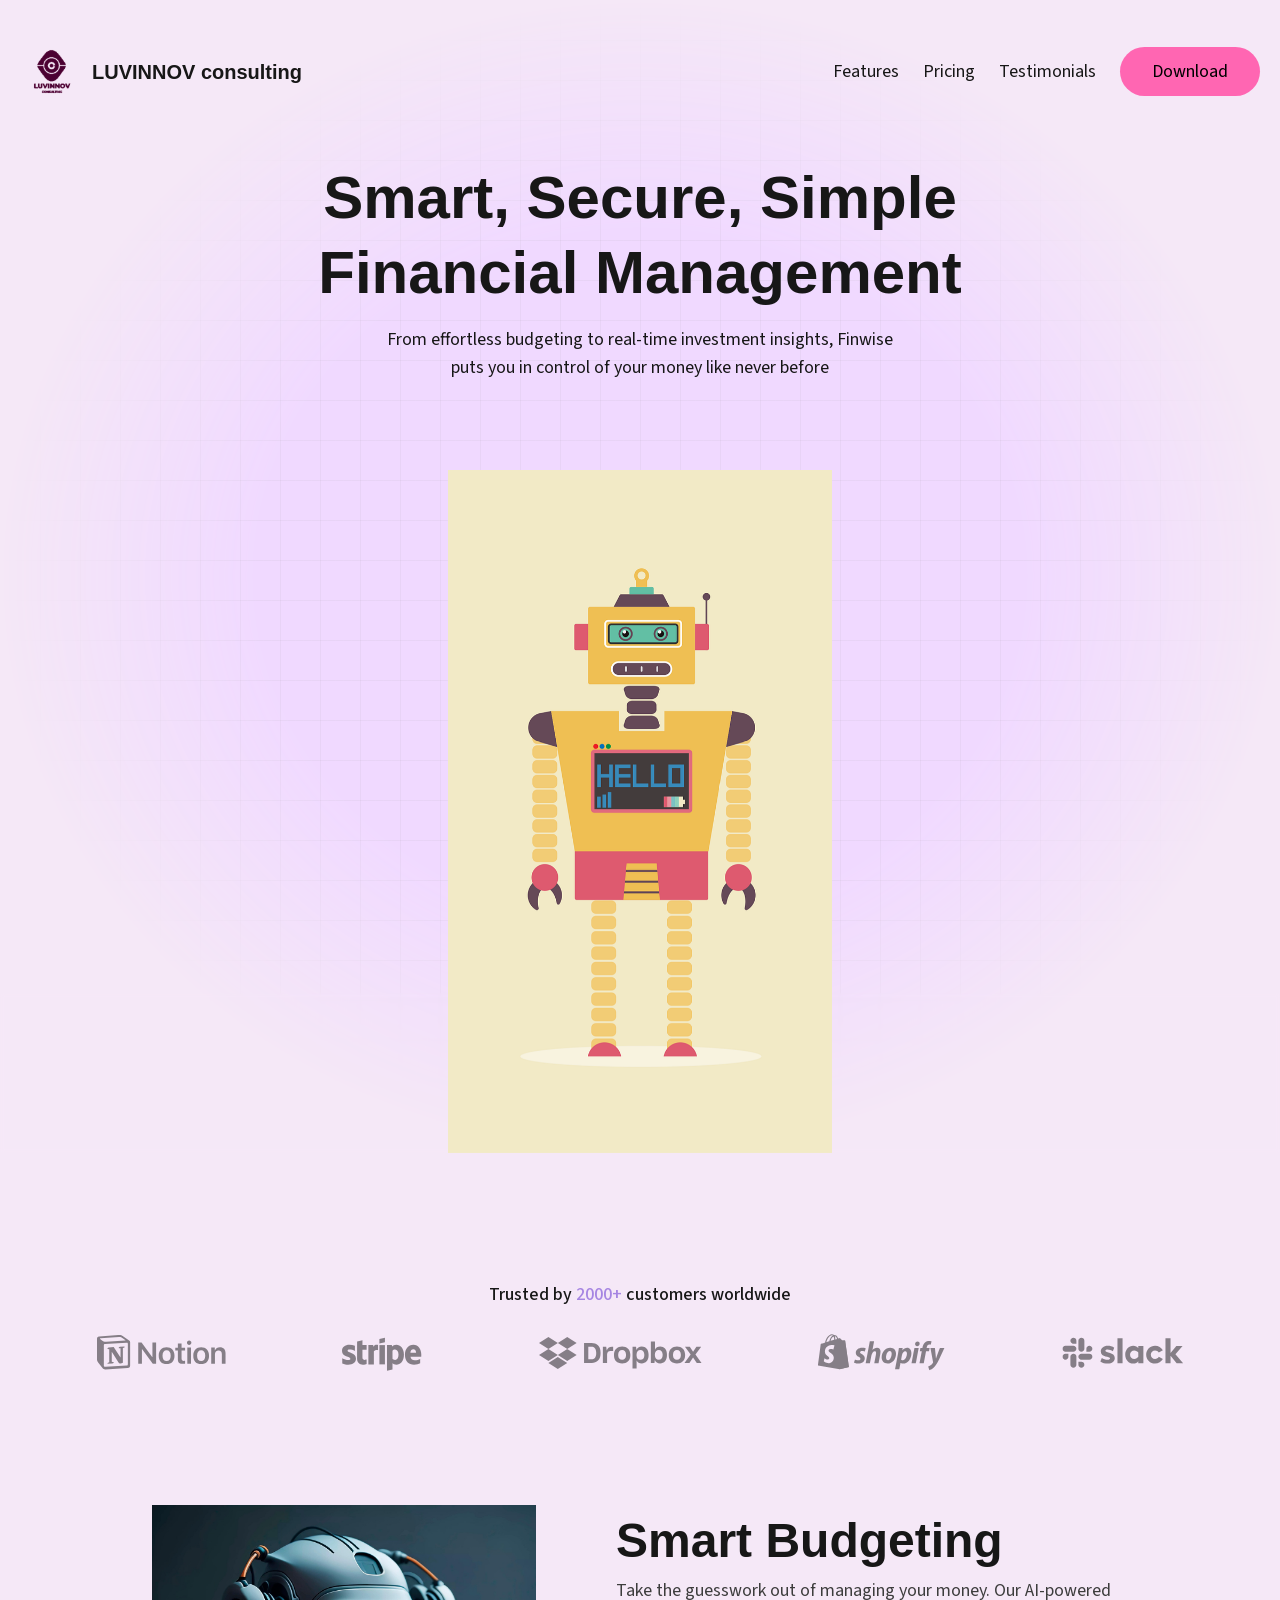
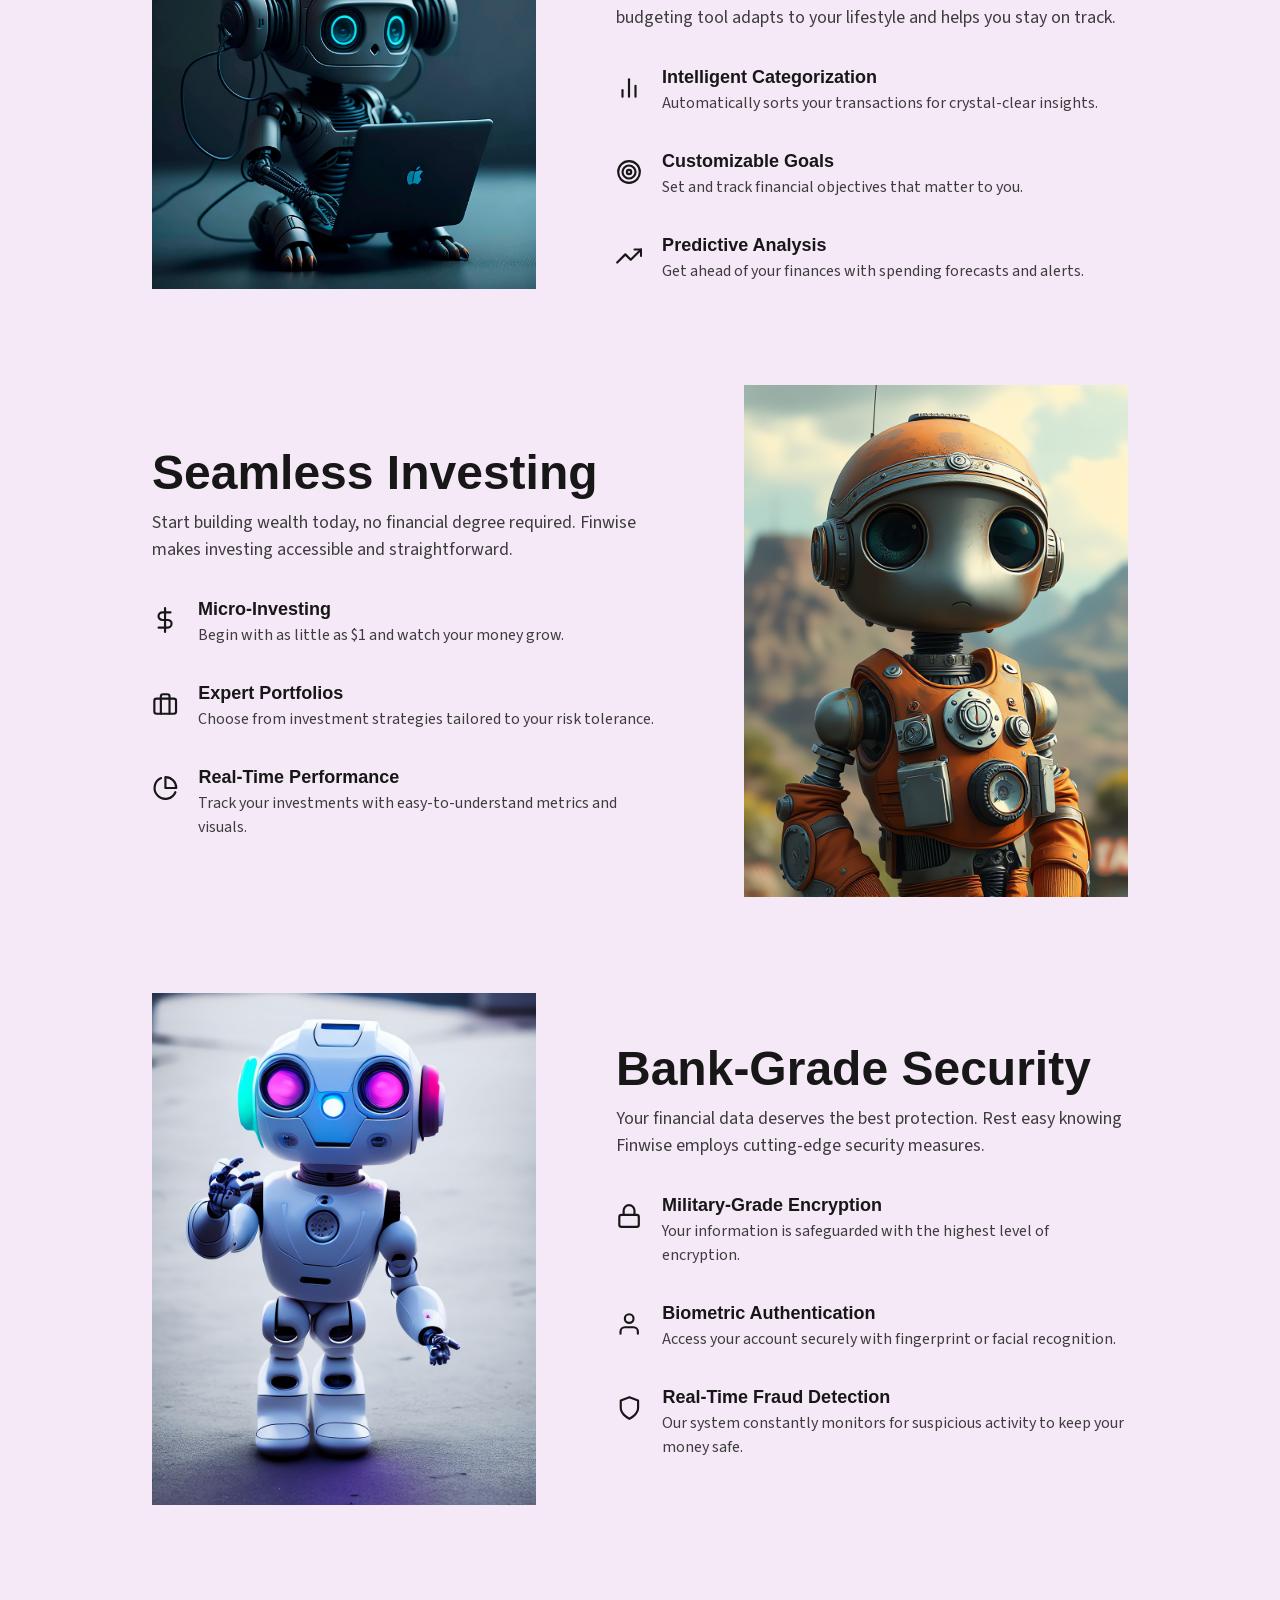
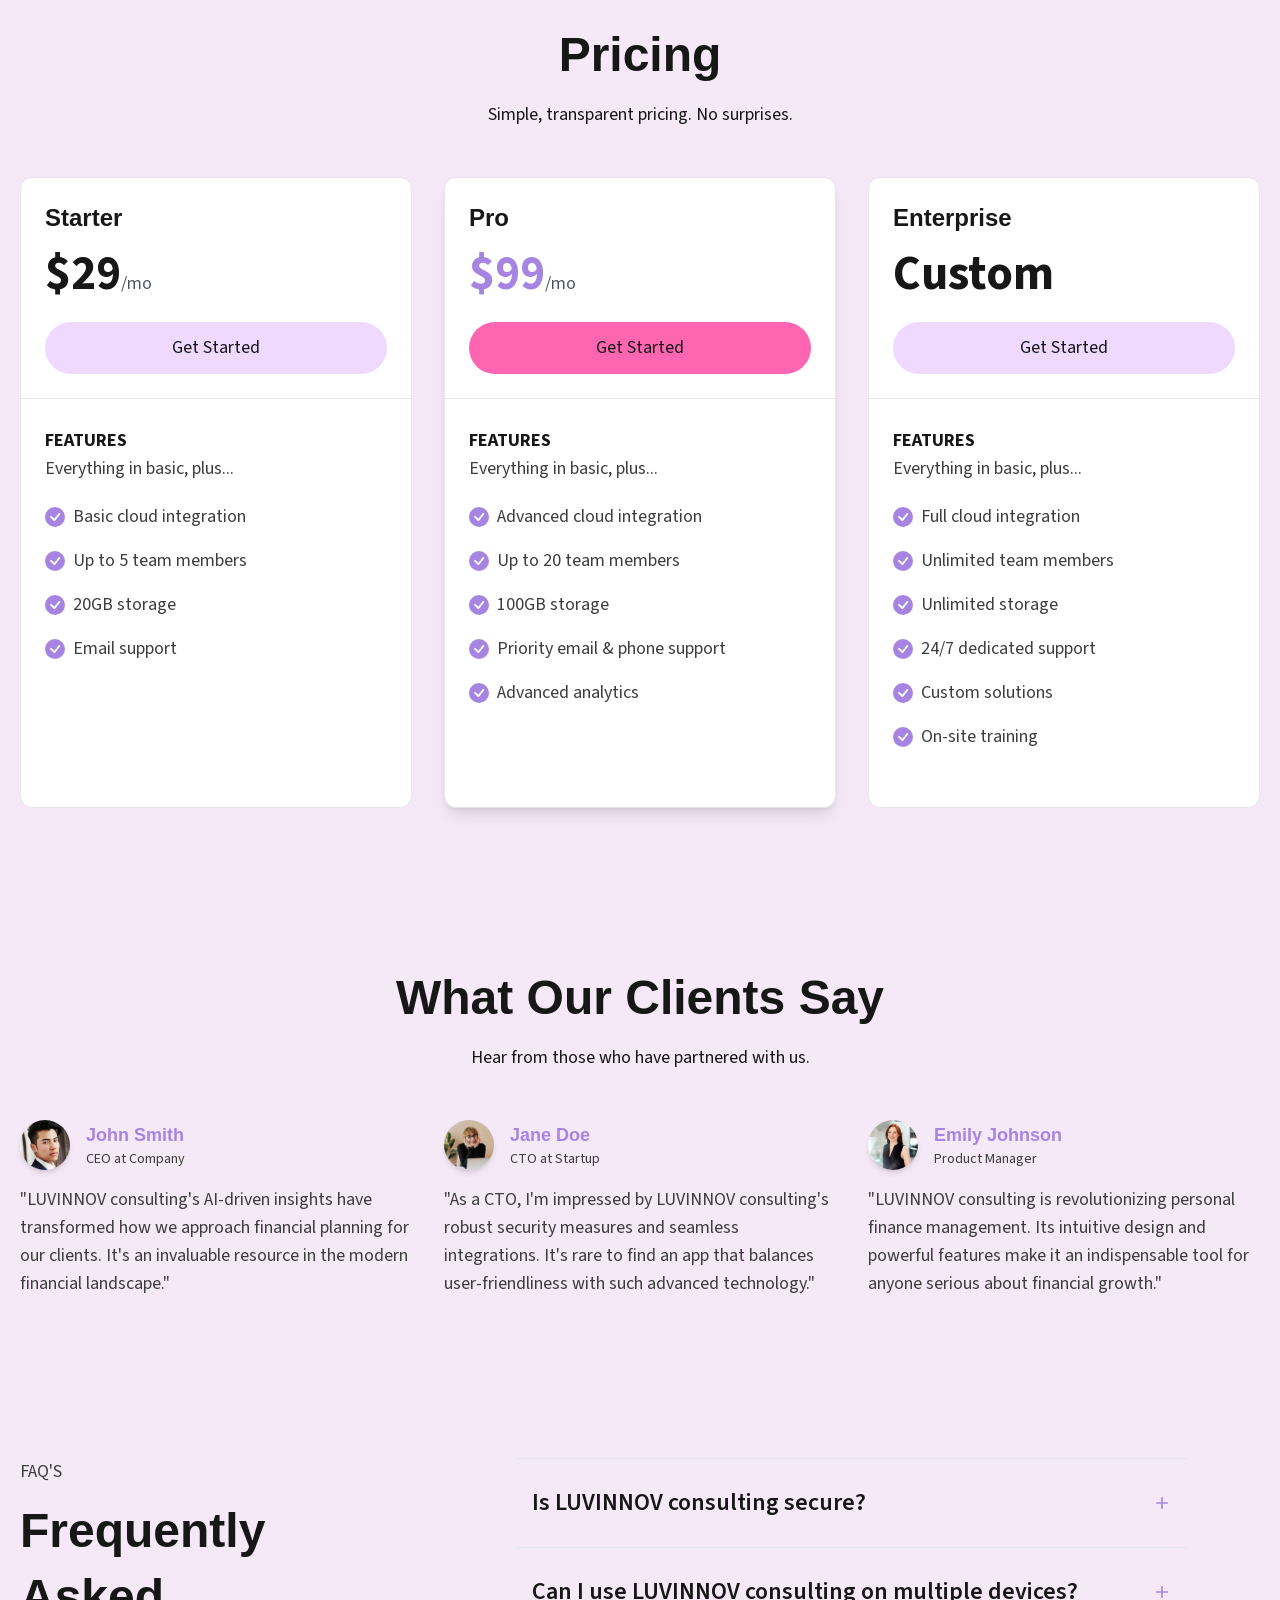
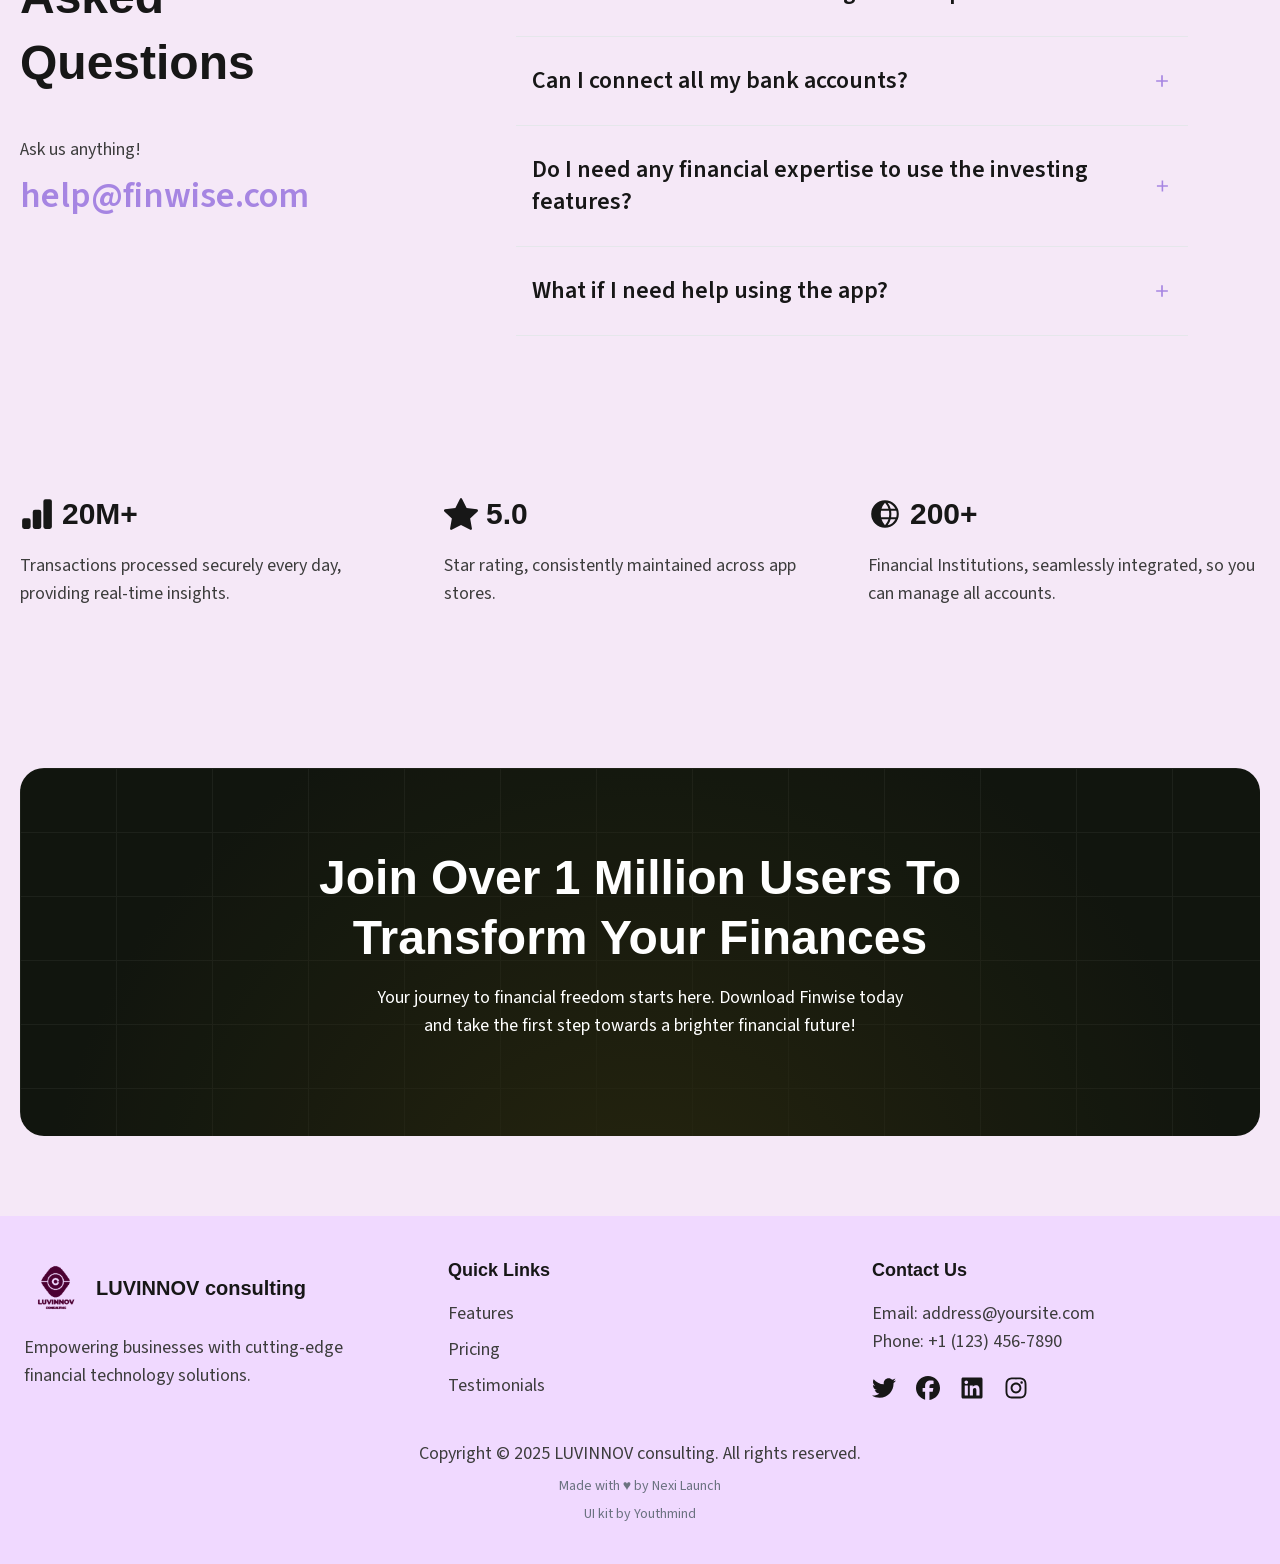
==== commit 3cc28c91: "Updates" ====
--- a/index.html
+++ b/index.html
@@ -1 +1 @@
-<!DOCTYPE html><html lang="en"><head><meta charSet="utf-8"/><meta name="viewport" content="width=device-width, initial-scale=1"/><link rel="preload" href="/toto/static/media/3534416bbfdcc9be-s.p.woff2" as="font" crossorigin="" type="font/woff2"/><link rel="preload" href="/toto/static/media/9cf9c6e84ed13b5e-s.p.woff2" as="font" crossorigin="" type="font/woff2"/><link rel="preload" as="image" href="/images/custom_illu/illu6.webp" fetchPriority="high"/><link rel="stylesheet" href="/toto/static/css/ace67a84c21e40f3.css" data-precedence="next"/><link rel="preload" as="script" fetchPriority="low" href="/toto/static/chunks/webpack-124ecab26fb58c19.js"/><script src="/toto/static/chunks/fd9d1056-db191a3a5ea0cf82.js" async=""></script><script src="/toto/static/chunks/117-f3b8f21bd24e2835.js" async=""></script><script src="/toto/static/chunks/main-app-a7b32113b8350403.js" async=""></script><script src="/toto/static/chunks/3d47b92a-8a8ddd173a9a4bae.js" async=""></script><script src="/toto/static/chunks/352-a9b791b943f758c2.js" async=""></script><script src="/toto/static/chunks/6-3d7f84770f22fc90.js" async=""></script><script src="/toto/static/chunks/app/page-560731b60eb014f5.js" async=""></script><script src="/toto/static/chunks/f7333993-c49efe604041fbbe.js" async=""></script><script src="/toto/static/chunks/578-3923106b9cc915ff.js" async=""></script><script src="/toto/static/chunks/app/layout-f804406e5e48e0b7.js" async=""></script><title>Luvinnov consulting</title><meta name="description" content="Luvinnov empowers businesses with cutting-edge technology solutions to drive success and efficiency."/><meta property="og:title" content="Luvinnov consulting"/><meta property="og:description" content="Luvinnov empowers businesses with cutting-edge technology solutions to drive success and efficiency."/><meta property="og:url" content="https://luvinnov.github.io/"/><meta property="og:image" content="https://luvinnov.github.io/images/og-image.jpg"/><meta property="og:image:width" content="1200"/><meta property="og:image:height" content="675"/><meta property="og:image:alt" content="LUVINNOV consulting"/><meta property="og:type" content="website"/><meta name="twitter:card" content="summary_large_image"/><meta name="twitter:title" content="Luvinnov consulting"/><meta name="twitter:description" content="Luvinnov empowers businesses with cutting-edge technology solutions to drive success and efficiency."/><meta name="twitter:image" content="https://luvinnov.github.io/images/twitter-image.jpg"/><link rel="icon" href="/favicon.ico" type="image/x-icon" sizes="32x32"/><link rel="icon" href="/images/icons/apple-touch-icon.png" type="image/png" sizes="180x180"/><link rel="icon" href="/images/icons/favicon.ico" type="image/png"/><link rel="icon" href="/images/icons/favicon.svg" type="image/svg+xml"/><link rel="icon" href="/images/icons/favicon-96x96.png" type="image/png" sizes="96x96"/><link rel="icon" href="/images/icons/web-app-manifest-192x192.png" type="image/png" sizes="192x192"/><link rel="icon" href="/images/icons/web-app-manifest-512x512.png" type="image/png" sizes="512x512"/><meta name="next-size-adjust"/><script src="/toto/static/chunks/polyfills-42372ed130431b0a.js" noModule=""></script></head><body class="__className_1b340f __className_1fdbab antialiased"><header class="bg-transparent fixed top-0 left-0 right-0 md:absolute z-50 mx-auto w-full"><div class="px-5 w-full max-w-7xl mx-auto !px-0"><nav class="shadow-md md:shadow-none bg-white md:bg-transparent mx-auto flex justify-between items-center py-2 px-5 md:py-10"><a class="flex items-center gap-2" href="/"><img alt="Logo" loading="lazy" width="120" height="120" decoding="async" data-nimg="1" style="color:transparent" src="/images/logos/luvinnov_consulting_logo_100x100.png"/><span class="manrope text-xl font-semibold text-foreground cursor-pointer">LUVINNOV consulting</span></a><ul class="hidden md:flex space-x-6"><li><a class="text-foreground hover:text-foreground-accent transition-colors" href="#features">Features</a></li><li><a class="text-foreground hover:text-foreground-accent transition-colors" href="#pricing">Pricing</a></li><li><a class="text-foreground hover:text-foreground-accent transition-colors" href="#testimonials">Testimonials</a></li><li><a class="text-black bg-primary hover:bg-primary-accent px-8 py-3 rounded-full transition-colors" href="#cta">Download</a></li></ul><div class="md:hidden flex items-center"><button type="button" class="bg-primary text-black focus:outline-none rounded-full w-10 h-10 flex items-center justify-center" aria-controls="mobile-menu" aria-expanded="false"><svg stroke="currentColor" fill="currentColor" stroke-width="0" viewBox="0 0 24 24" aria-hidden="true" class="h-6 w-6" height="1em" width="1em" xmlns="http://www.w3.org/2000/svg"><path fill-rule="evenodd" d="M3 6.75A.75.75 0 0 1 3.75 6h16.5a.75.75 0 0 1 0 1.5H3.75A.75.75 0 0 1 3 6.75ZM3 12a.75.75 0 0 1 .75-.75h16.5a.75.75 0 0 1 0 1.5H3.75A.75.75 0 0 1 3 12Zm0 5.25a.75.75 0 0 1 .75-.75h16.5a.75.75 0 0 1 0 1.5H3.75a.75.75 0 0 1-.75-.75Z" clip-rule="evenodd"></path></svg><span class="sr-only">Toggle navigation</span></button></div></nav></div></header><main><section id="hero" class="relative flex items-center justify-center pb-0 pt-32 md:pt-40 px-5"><div class="absolute left-0 top-0 bottom-0 -z-10 w-full"><div class="absolute inset-0 h-full w-full bg-hero-background bg-[linear-gradient(to_right,#80808012_1px,transparent_1px),linear-gradient(to_bottom,#80808012_1px,transparent_1px)] bg-[size:40px_40px] [mask-image:radial-gradient(ellipse_50%_50%_at_50%_50%,#000_60%,transparent_100%)]"></div></div><div class="absolute left-0 right-0 bottom-0 backdrop-blur-[2px] h-40 bg-gradient-to-b from-transparent via-[rgba(233,238,255,0.5)] to-[rgba(202,208,230,0.5)]"></div><div class="text-center"><h1 class="text-4xl md:text-6xl md:leading-tight font-bold text-foreground max-w-lg md:max-w-2xl mx-auto">Smart, Secure, Simple Financial Management</h1><p class="mt-4 text-foreground max-w-lg mx-auto">From effortless budgeting to real-time investment insights, Finwise puts you in control of your money like never before</p><div class="mt-6 flex flex-col sm:flex-row items-center sm:gap-4 w-fit mx-auto"></div><img alt="app mockup" fetchPriority="high" width="384" height="340" decoding="async" data-nimg="1" class="relative mt-12 md:mt-16 mx-auto z-10" style="color:transparent" src="/images/custom_illu/illu6.webp"/></div></section><section id="logos" class="py-32 px-5 bg-background"><p class="text-lg font-medium text-center">Trusted by <span class="text-secondary">2000+</span> customers worldwide</p><div class="mt-5 w-full flex flex-wrap flex-row items-center justify-evenly gap-5 sm:gap-10 opacity-45 logos-container"><svg width="129" height="48" viewBox="0 0 129 48" fill="none" xmlns="http://www.w3.org/2000/svg" class="w-5/6"><path d="M44.9356 34.7749V20.2199H45.1949L55.7896 34.7749H59.1236V13.4006H55.4192V27.919H55.1598L44.5652 13.4006H41.2312V34.7749H44.9356ZM69.6071 35.1049C74.497 35.1049 77.4976 31.9519 77.4976 26.6725C77.4976 21.4297 74.497 18.2401 69.6071 18.2401C64.7543 18.2401 61.7167 21.4297 61.7167 26.6725C61.7537 31.9519 64.7173 35.1049 69.6071 35.1049ZM69.6071 32.0252C67.014 32.0252 65.5322 30.0821 65.5322 26.6725C65.5322 23.2995 67.014 21.3198 69.6071 21.3198C72.2002 21.3198 73.682 23.2995 73.682 26.6725C73.682 30.0821 72.2002 32.0252 69.6071 32.0252ZM80.8686 14.6105V18.68H78.2755V21.6131H80.8686V30.4487C80.8686 33.6017 82.3504 34.8483 86.1289 34.8483C86.8327 34.8483 87.5366 34.7749 88.0922 34.6649V31.8053C87.6477 31.8419 87.3513 31.8786 86.8327 31.8786C85.2769 31.8786 84.573 31.182 84.573 29.5688V21.6131H88.0922V18.68H84.573V14.6105H80.8686ZM90.3149 34.7749H94.0193V18.5701H90.3149V34.7749ZM92.1671 15.8937C93.3896 15.8937 94.3898 14.9038 94.3898 13.6939C94.3898 12.4474 93.3896 11.4575 92.1671 11.4575C90.9446 11.4575 89.9444 12.4474 89.9444 13.6939C89.9444 14.9038 90.9446 15.8937 92.1671 15.8937ZM104.169 35.1049C109.059 35.1049 112.06 31.9519 112.06 26.6725C112.06 21.4297 109.059 18.2401 104.169 18.2401C99.3166 18.2401 96.279 21.4297 96.279 26.6725C96.279 31.9519 99.2426 35.1049 104.169 35.1049ZM104.169 32.0252C101.576 32.0252 100.095 30.0821 100.095 26.6725C100.095 23.2995 101.576 21.3198 104.169 21.3198C106.726 21.3198 108.244 23.2995 108.244 26.6725C108.207 30.0821 106.726 32.0252 104.169 32.0252ZM114.245 34.7749H117.95V25.3526C117.95 22.9696 119.358 21.4664 121.543 21.4664C123.803 21.4664 124.84 22.7129 124.84 25.1693V34.7749H128.545V24.2894C128.545 20.4032 126.544 18.2401 122.914 18.2401C120.469 18.2401 118.839 19.34 118.061 21.1731H117.802V18.5701H114.208C114.245 18.5701 114.245 34.7749 114.245 34.7749Z" fill="black"></path><path fill-rule="evenodd" clip-rule="evenodd" d="M5.71206 12.0326C6.79023 12.9024 7.18021 12.8337 9.19893 12.6964L28.2162 11.5519C28.6291 11.5519 28.285 11.1399 28.1474 11.0941L24.9816 8.82806C24.3852 8.37028 23.5594 7.82093 22.0224 7.95826L3.62452 9.30874C2.95926 9.37741 2.82162 9.72075 3.0969 9.97254L5.71206 12.0326ZM6.85905 16.4502V36.4098C6.85905 37.4857 7.38667 37.8748 8.60249 37.8061L29.5008 36.593C30.7166 36.5243 30.8543 35.7918 30.8543 34.922V15.0998C30.8543 14.23 30.5102 13.7493 29.7761 13.818L7.93723 15.0998C7.13433 15.1684 6.85905 15.5804 6.85905 16.4502ZM27.4821 17.5261C27.6197 18.1212 27.4821 18.7392 26.8857 18.8079L25.8763 19.0139V33.7547C25.0046 34.2125 24.2017 34.4871 23.5135 34.4871C22.4353 34.4871 22.16 34.1438 21.3571 33.1367L14.7733 22.8135V32.7933L16.8609 33.2511C16.8609 33.2511 16.8609 34.4642 15.1863 34.4642L10.5524 34.7389C10.4148 34.4642 10.5524 33.8005 11.0112 33.6631L12.227 33.3198V20.1355L10.5524 19.9981C10.4148 19.403 10.7589 18.5332 11.6994 18.4645L16.6774 18.1212L23.5364 28.5588V19.3343L21.793 19.1283C21.6553 18.3959 22.2059 17.8465 22.8712 17.7778L27.4821 17.5261ZM2.08754 7.47759L21.2424 6.08133C23.5823 5.87532 24.2017 6.01266 25.6698 7.08847L31.7719 11.3688C32.7812 12.1013 33.1253 12.3073 33.1253 13.1084V36.6159C33.1253 38.0808 32.5977 38.9506 30.7166 39.0879L8.48779 40.4384C7.06552 40.5071 6.40026 40.3011 5.66618 39.3626L1.147 33.5258C0.3441 32.45 0 31.6488 0 30.7104V9.81231C0 8.59917 0.550559 7.61492 2.08754 7.47759Z" fill="black"></path></svg><svg width="80" height="48" viewBox="0 0 80 48" fill="none" xmlns="http://www.w3.org/2000/svg" class="w-5/6"><path fill-rule="evenodd" clip-rule="evenodd" d="M79.3058 25.8169C79.3058 20.1774 76.5741 15.7274 71.3532 15.7274C66.1102 15.7274 62.938 20.1774 62.938 25.7728C62.938 32.4037 66.6829 35.7521 72.0581 35.7521C74.6796 35.7521 76.6622 35.1573 78.1602 34.3202V29.9143C76.6622 30.6633 74.9439 31.126 72.763 31.126C70.6262 31.126 68.7317 30.377 68.4893 27.7775H79.2617C79.2617 27.4911 79.3058 26.3456 79.3058 25.8169ZM68.4233 23.7241C68.4233 21.2348 69.9433 20.1994 71.3311 20.1994C72.6749 20.1994 74.1068 21.2348 74.1068 23.7241H68.4233Z" fill="black"></path><path fill-rule="evenodd" clip-rule="evenodd" d="M54.4345 15.7274C52.2756 15.7274 50.8877 16.7408 50.1167 17.4457L49.8303 16.0799H44.9839V41.7661L50.4912 40.5986L50.5132 34.3643C51.3063 34.937 52.4739 35.7521 54.4124 35.7521C58.3557 35.7521 61.9465 32.5799 61.9465 25.5966C61.9244 19.2081 58.2896 15.7274 54.4345 15.7274ZM53.1127 30.9056C51.813 30.9056 51.0419 30.443 50.5132 29.8703L50.4912 21.6974C51.064 21.0585 51.857 20.6179 53.1127 20.6179C55.1174 20.6179 56.5052 22.8649 56.5052 25.7508C56.5052 28.7027 55.1394 30.9056 53.1127 30.9056Z" fill="black"></path><path fill-rule="evenodd" clip-rule="evenodd" d="M37.4057 14.4277L42.935 13.2381V8.76611L37.4057 9.93367V14.4277Z" fill="black"></path><path d="M42.935 16.1019H37.4057V35.3776H42.935V16.1019Z" fill="black"></path><path fill-rule="evenodd" clip-rule="evenodd" d="M31.4795 17.7321L31.1271 16.1019H26.3687V35.3776H31.8761V22.3142C33.1758 20.6179 35.3787 20.9263 36.0616 21.1686V16.1019C35.3567 15.8375 32.7793 15.3529 31.4795 17.7321Z" fill="black"></path><path fill-rule="evenodd" clip-rule="evenodd" d="M20.465 11.3215L15.0899 12.467L15.0679 30.1125C15.0679 33.3729 17.5131 35.7741 20.7735 35.7741C22.5799 35.7741 23.9016 35.4436 24.6286 35.0471V30.5751C23.9237 30.8615 20.443 31.8749 20.443 28.6145V20.7941H24.6286V16.1019H20.443L20.465 11.3215Z" fill="black"></path><path fill-rule="evenodd" clip-rule="evenodd" d="M5.57342 21.6974C5.57342 20.8383 6.27836 20.5078 7.44592 20.5078C9.12015 20.5078 11.235 21.0145 12.9092 21.9177V16.7408C11.0808 16.0138 9.27435 15.7274 7.44592 15.7274C2.97396 15.7274 0 18.0626 0 21.9618C0 28.0418 8.37115 27.0726 8.37115 29.694C8.37115 30.7074 7.48998 31.0378 6.25633 31.0378C4.4279 31.0378 2.09279 30.2888 0.242322 29.2755V34.5185C2.29105 35.3996 4.36181 35.7742 6.25633 35.7742C10.8384 35.7742 13.9886 33.5051 13.9886 29.5619C13.9666 22.9971 5.57342 24.1647 5.57342 21.6974Z" fill="black"></path></svg><svg width="163" height="48" viewBox="0 0 163 48" fill="none" xmlns="http://www.w3.org/2000/svg" class="w-5/6"><path d="M45.0503 14.0131H52.6724C57.5318 14.0131 61.546 16.8247 61.546 23.2442V24.5931C61.546 31.0613 57.7918 33.9704 52.8187 33.9704H45.0503V14.0131ZM49.3083 17.6373V30.33H52.5749C55.3377 30.33 57.1905 28.526 57.1905 24.5118V23.4555C57.1905 19.4412 55.2402 17.6373 52.4287 17.6373H49.3083ZM63.805 17.8323H67.2179L67.7705 21.5865C68.4205 19.0349 70.0782 17.6698 73.0848 17.6698H74.1412V21.9765H72.386C68.9243 21.9765 68.0792 23.1792 68.0792 26.5921V34.0192H63.87V17.8323H63.805ZM74.9863 26.2508V25.7957C74.9863 20.3838 78.448 17.426 83.161 17.426C87.9716 17.426 91.3357 20.3838 91.3357 25.7957V26.2508C91.3357 31.5652 88.0691 34.4255 83.161 34.4255C77.9441 34.3767 74.9863 31.5814 74.9863 26.2508ZM87.029 26.202V25.7957C87.029 22.7891 85.5175 20.9852 83.1123 20.9852C80.7557 20.9852 79.1955 22.6429 79.1955 25.7957V26.202C79.1955 29.1111 80.707 30.7688 83.1123 30.7688C85.5175 30.7201 87.029 29.1111 87.029 26.202ZM93.546 17.8323H97.0564L97.4627 20.8877C98.3078 18.8399 100.112 17.426 102.777 17.426C106.889 17.426 109.603 20.3838 109.603 25.8607V26.3158C109.603 31.6302 106.596 34.4417 102.777 34.4417C100.226 34.4417 98.4703 33.2879 97.6089 31.4351V39.6098H93.4972L93.546 17.8323ZM105.329 26.202V25.8445C105.329 22.6266 103.671 21.0339 101.461 21.0339C99.1041 21.0339 97.5439 22.8379 97.5439 25.8445V26.1533C97.5439 29.0136 99.0554 30.8176 101.412 30.8176C103.833 30.7688 105.329 29.2249 105.329 26.202ZM115.827 31.0288L115.47 33.9867H111.862V12.4204H115.974V20.6926C116.884 18.5799 118.688 17.426 121.239 17.426C125.107 17.4748 127.968 20.1401 127.968 25.5032V26.007C127.968 31.3701 125.253 34.4417 121.142 34.4417C118.428 34.3767 116.672 33.1253 115.827 31.0288ZM123.645 26.007V25.6007C123.645 22.6429 122.036 20.9852 119.777 20.9852C117.469 20.9852 115.86 22.8379 115.86 25.6495V26.007C115.86 29.0136 117.42 30.7688 119.728 30.7688C122.198 30.7688 123.645 29.2249 123.645 26.007ZM129.771 26.2508V25.7957C129.771 20.3838 133.233 17.426 137.946 17.426C142.757 17.426 146.121 20.3838 146.121 25.7957V26.2508C146.121 31.5652 142.806 34.4255 137.946 34.4255C132.729 34.3767 129.771 31.5814 129.771 26.2508ZM141.847 26.202V25.7957C141.847 22.7891 140.335 20.9852 137.93 20.9852C135.573 20.9852 134.013 22.6429 134.013 25.7957V26.202C134.013 29.1111 135.525 30.7688 137.93 30.7688C140.351 30.7201 141.847 29.1111 141.847 26.202ZM151.63 25.6007L145.958 17.8323H150.818L154.084 22.6916L157.4 17.8323H162.21L156.457 25.5519L162.519 33.9867H157.757L154.052 28.6236L150.444 33.9867H145.471L151.63 25.6007Z" fill="black"></path><path d="M18.8522 14.0132L9.42611 20.0264L18.8522 26.0396L9.42611 32.0528L0 26.0071L9.42611 19.9939L0 14.0132L9.42611 8L18.8522 14.0132ZM9.37735 33.9868L18.8035 27.9736L28.2296 33.9868L18.8035 40L9.37735 33.9868ZM18.8522 26.0071L28.2783 19.9939L18.8522 14.0132L28.2296 8L37.6557 14.0132L28.2296 20.0264L37.6557 26.0396L28.2296 32.0528L18.8522 26.0071Z" fill="black"></path></svg><svg width="127" height="48" viewBox="0 0 127 48" fill="none" xmlns="http://www.w3.org/2000/svg" class="w-5/6"><path d="M26.8473 11.6059C26.7209 11.6059 24.2182 11.5553 24.2182 11.5553C24.2182 11.5553 22.12 9.53293 21.9177 9.30541C21.8419 9.22957 21.7408 9.17901 21.6397 9.17901V40.248L31.0185 37.9222C31.0185 37.9222 27.2012 12.0609 27.176 11.884C27.1254 11.707 26.9737 11.6059 26.8473 11.6059Z" fill="black"></path><path fill-rule="evenodd" clip-rule="evenodd" d="M26.8472 11.6057C26.9736 11.6057 27.1253 11.7068 27.1506 11.8838C27.1759 12.0607 30.9931 37.922 31.0184 37.922L21.6396 40.2478L0 36.5064C0 36.5064 2.57855 16.5605 2.62911 15.8527C2.75551 14.9173 2.78079 14.8921 3.7667 14.5887C3.80772 14.5887 4.71415 14.3058 6.09439 13.875C6.41526 13.7748 6.76175 13.6667 7.12892 13.5522C7.35644 12.0607 8.08956 10.1394 9.05019 8.59737C10.4406 6.4233 12.1343 5.18459 13.8281 5.13403C14.7129 5.10875 15.446 5.41211 16.0274 6.01882C16.0601 6.03515 16.0822 6.06201 16.1074 6.09261C16.1212 6.1094 16.1359 6.12731 16.1538 6.14522C16.255 6.11994 16.3308 6.11994 16.4319 6.11994C17.7465 6.11994 18.8588 6.87834 19.5919 8.29401C19.8194 8.74905 19.9964 9.17881 20.0975 9.53273C20.7548 9.33049 21.1593 9.20409 21.1593 9.20409C21.3109 9.15353 21.7154 9.10297 21.9177 9.30521C22.1199 9.53273 24.2181 11.5551 24.2181 11.5551C24.2181 11.5551 26.7208 11.6057 26.8472 11.6057ZM17.342 10.4175C17.9487 10.2153 18.5049 10.0383 19.0105 9.88665C18.7577 9.00185 18.1257 7.53562 16.8364 7.33338C17.2156 8.34457 17.342 9.55801 17.342 10.4175ZM12.5895 11.8584C13.8282 11.4793 15.0668 11.1001 16.2044 10.7462C16.2297 9.81081 16.1286 8.42041 15.623 7.4345C15.1426 7.63674 14.7129 7.99065 14.4095 8.31929C13.6006 9.20409 12.9433 10.5186 12.5894 11.8585L12.5895 11.8584ZM14.8898 6.5497C14.6118 6.34746 14.2831 6.27162 13.8787 6.27162C11.2748 6.34746 8.97435 10.4428 8.36764 13.1983C8.58363 13.1323 8.80532 13.0649 9.03169 12.996C9.75912 12.7748 10.5349 12.5389 11.3254 12.2882C11.654 10.5439 12.4883 8.74905 13.5753 7.58618C13.9798 7.13114 14.4348 6.77722 14.8898 6.5497ZM15.3453 20.504L16.4323 16.4339C16.4323 16.4339 15.497 15.9536 13.6515 16.08C8.89893 16.3834 6.75014 19.6951 6.95238 22.9814C7.09448 25.1841 8.38689 26.1006 9.51839 26.9031C10.3998 27.5281 11.1835 28.0839 11.25 29.1244C11.3005 29.6806 10.9213 30.5148 9.9354 30.5654C8.41861 30.6665 6.49734 29.2256 6.49734 29.2256L5.76422 32.335C5.76422 32.335 7.66021 34.3574 11.0983 34.1804C13.9802 34.0035 15.952 31.703 15.7498 28.3408C15.5814 25.7543 13.7638 24.5854 12.3275 23.6618C11.3914 23.0598 10.6173 22.562 10.5674 21.8438C10.5674 21.5152 10.5674 20.1754 12.6909 20.049C14.1319 19.9479 15.3453 20.504 15.3453 20.504Z" fill="black"></path><path d="M43.7091 25.1053C42.6221 24.5239 42.0659 24.0183 42.0659 23.3357C42.0659 22.4762 42.8496 21.92 44.0631 21.92C45.4787 21.92 46.7427 22.5015 46.7427 22.5015L47.7286 19.4679C47.7286 19.4679 46.8186 18.7601 44.1389 18.7601C40.3975 18.7601 37.7936 20.9089 37.7936 23.9172C37.7936 25.6362 39.0071 26.9255 40.625 27.8608C41.9395 28.5939 42.3946 29.1248 42.3946 29.9085C42.3946 30.7174 41.7373 31.3747 40.5239 31.3747C38.729 31.3747 37.01 30.4394 37.01 30.4394L35.9482 33.4729C35.9482 33.4729 37.5156 34.5347 40.17 34.5347C44.0125 34.5347 46.7933 32.6387 46.7933 29.2259C46.768 27.3805 45.3776 26.0659 43.7091 25.1053Z" fill="black"></path><path d="M59.0288 18.7097C57.1328 18.7097 55.6413 19.6198 54.5037 20.9849L54.4532 20.9596L56.0963 12.3645H51.8241L47.6529 34.2568H51.9252L53.3408 26.774C53.897 23.9427 55.3632 22.1983 56.7283 22.1983C57.689 22.1983 58.0682 22.8556 58.0682 23.791C58.0682 24.3724 58.0176 25.1055 57.8912 25.687L56.2733 34.2568H60.5456L62.2141 25.4089C62.391 24.4735 62.5174 23.3612 62.5174 22.6028C62.5427 20.176 61.2787 18.7097 59.0288 18.7097Z" fill="black"></path><path d="M72.2245 18.7093C67.0675 18.7093 63.6547 23.3608 63.6547 28.5432C63.6547 31.8549 65.7023 34.5345 69.5449 34.5345C74.6009 34.5345 78.0136 30.0095 78.0136 24.7007C78.0389 21.6418 76.244 18.7093 72.2245 18.7093ZM70.1263 31.2734C68.6601 31.2734 68.0534 30.0347 68.0534 28.4674C68.0534 26.0152 69.3174 22.021 71.6431 22.021C73.1599 22.021 73.6655 23.3356 73.6655 24.5996C73.6655 27.2287 72.3762 31.2734 70.1263 31.2734Z" fill="black"></path><path d="M88.9857 18.7093C86.1038 18.7093 84.4606 21.2626 84.4606 21.2626H84.41L84.6628 18.9621H80.8708C80.6939 20.5042 80.34 22.8805 80.0113 24.6501L77.0283 40.3236H81.3006L82.4888 33.9784H82.5899C82.5899 33.9784 83.4747 34.5345 85.0926 34.5345C90.1233 34.5345 93.4097 29.3775 93.4097 24.1698C93.4097 21.2879 92.1204 18.7093 88.9857 18.7093ZM84.8903 31.324C83.778 31.324 83.1207 30.692 83.1207 30.692L83.8286 26.6978C84.3342 24.0181 85.7246 22.2485 87.2161 22.2485C88.5306 22.2485 88.9351 23.462 88.9351 24.5996C88.9351 27.3803 87.2919 31.324 84.8903 31.324Z" fill="black"></path><path d="M99.5266 12.5666C98.1615 12.5666 97.0745 13.6537 97.0745 15.0441C97.0745 16.308 97.8835 17.1928 99.0969 17.1928H99.1474C100.487 17.1928 101.625 16.2828 101.65 14.7154C101.65 13.4767 100.816 12.5666 99.5266 12.5666Z" fill="black"></path><path d="M93.5356 34.2313H97.8079L100.715 19.0634H96.4175L93.5356 34.2313Z" fill="black"></path><path d="M111.61 19.0384H108.627L108.779 18.3305C109.032 16.8643 109.891 15.575 111.332 15.575C112.091 15.575 112.697 15.8026 112.697 15.8026L113.532 12.4403C113.532 12.4403 112.799 12.0611 111.206 12.0611C109.689 12.0611 108.172 12.4909 107.009 13.4768C105.543 14.7155 104.861 16.5104 104.532 18.3305L104.406 19.0384H102.409L101.777 22.2742H103.774L101.498 34.2569H105.771L108.046 22.2742H111.004L111.61 19.0384Z" fill="black"></path><path d="M121.924 19.0634C121.924 19.0634 119.245 25.8131 118.057 29.504H118.006C117.93 28.3158 116.944 19.0634 116.944 19.0634H112.444L115.023 32.9926C115.074 33.296 115.048 33.4982 114.922 33.7005C114.416 34.6611 113.582 35.5964 112.596 36.279C111.787 36.8604 110.877 37.2396 110.169 37.4924L111.357 41.1327C112.217 40.9558 114.037 40.2227 115.554 38.807C117.5 36.9868 119.321 34.1555 121.166 30.313L126.399 19.0634H121.924Z" fill="black"></path></svg><svg width="122" height="48" viewBox="0 0 122 48" fill="none" xmlns="http://www.w3.org/2000/svg" class="w-5/6"><g clip-path="url(#clip0_3_498)"><path d="M38.3433 32.4263L39.8114 28.9949C41.4189 30.1853 43.5155 30.8154 45.6127 30.8154C47.1505 30.8154 48.1289 30.2204 48.1289 29.3101C48.0938 26.7889 38.8676 28.7498 38.7974 22.4112C38.7623 19.1897 41.6284 16.7036 45.6829 16.7036C48.0938 16.7036 50.5057 17.2991 52.218 18.6649L50.8461 22.1696C49.2707 21.1566 47.3249 20.4503 45.4728 20.4503C44.2147 20.4503 43.3757 21.0453 43.3757 21.8162C43.4108 24.3023 52.7077 22.9364 52.8124 28.9949C52.8124 32.2865 50.016 34.5977 46.0317 34.5977C43.0965 34.5977 40.4054 33.8975 38.3428 32.4263H38.3433ZM96.8013 27.7523C96.4307 28.4108 95.8917 28.9588 95.2394 29.3402C94.5872 29.7216 93.8452 29.9226 93.0897 29.9227C90.7349 29.9227 88.8262 28.0099 88.8262 25.6506C88.8262 23.2913 90.7349 21.3786 93.0897 21.3786C93.8452 21.3787 94.5872 21.5797 95.2394 21.9611C95.8917 22.3425 96.4307 22.8905 96.8013 23.549L100.883 21.2834C99.3541 18.5511 96.4379 16.7036 93.0897 16.7036C88.158 16.7036 84.1602 20.709 84.1602 25.6506C84.1602 30.5918 88.158 34.5977 93.0897 34.5977C96.4379 34.5977 99.3541 32.7501 100.883 30.0179L96.8013 27.7523ZM55.461 34.2473H60.5635V9.25574H55.4615L55.461 34.2473ZM103.46 9.25574V34.2473H108.562V26.7599L114.609 34.2473H121.131L113.442 25.3524L120.571 17.0524H114.329L108.562 23.953V9.25574H103.46ZM76.2838 17.0535V19.085C75.4452 17.684 73.3831 16.7036 71.2163 16.7036C66.7427 16.7036 63.2131 20.6608 63.2131 25.6331C63.2131 30.6053 66.7427 34.5977 71.2163 34.5977C73.3831 34.5977 75.4452 33.6173 76.2838 32.2163V34.2473H81.3863V17.0535H76.2838ZM76.2838 27.7869C75.5499 29.0124 74.0122 29.9222 72.2999 29.9222C69.9446 29.9222 68.0359 28.0099 68.0359 25.6506C68.0359 23.2913 69.9446 21.3786 72.2999 21.3786C74.0122 21.3786 75.5499 22.3239 76.2838 23.584V27.7869Z" fill="black"></path><path d="M11.3965 8.70361C9.74293 8.70361 8.40263 10.0469 8.40263 11.7035C8.40223 12.0971 8.47936 12.4868 8.6296 12.8506C8.77985 13.2143 9.00026 13.5449 9.27827 13.8235C9.55628 14.1021 9.88643 14.3231 10.2499 14.4741C10.6133 14.6251 11.0029 14.703 11.3965 14.7034H14.3909V11.7035C14.3915 10.9086 14.0765 10.1461 13.5149 9.58348C12.9534 9.0209 12.1914 8.70441 11.3965 8.70361ZM11.3965 16.7033H3.41233C1.75876 16.7033 0.418457 18.0466 0.418457 19.7037C0.418457 21.3603 1.75876 22.7036 3.41233 22.7036H11.397C13.0501 22.7036 14.3909 21.3603 14.3909 19.7037C14.3909 18.0466 13.0501 16.7033 11.3965 16.7033Z" fill="black"></path><path d="M30.3593 19.7037C30.3593 18.0466 29.0185 16.7033 27.365 16.7033C25.7114 16.7033 24.3711 18.0466 24.3711 19.7037V22.7036H27.365C28.1598 22.7028 28.9218 22.3863 29.4834 21.8237C30.0449 21.2612 30.36 20.4986 30.3593 19.7037ZM22.3752 19.7037V11.7035C22.3758 10.9086 22.0607 10.1461 21.4992 9.58348C20.9377 9.0209 20.1756 8.70441 19.3808 8.70361C17.7272 8.70361 16.3869 10.0469 16.3869 11.7035V19.7032C16.3869 21.3608 17.7272 22.7041 19.3808 22.7041C20.1756 22.7033 20.9377 22.3868 21.4992 21.8242C22.0607 21.2617 22.3758 20.4991 22.3752 19.7042" fill="black"></path><path d="M19.3808 38.7036C20.1757 38.7028 20.9377 38.3863 21.4993 37.8237C22.0608 37.2612 22.3759 36.4986 22.3752 35.7037C22.3759 34.9088 22.0608 34.1463 21.4993 33.5837C20.9377 33.0211 20.1757 32.7046 19.3808 32.7038H16.387V35.7037C16.387 37.3603 17.7273 38.7036 19.3808 38.7036ZM19.3808 30.7039H27.3655C29.0186 30.7039 30.3594 29.3606 30.3594 27.7035C30.3601 26.9086 30.045 26.1461 29.4834 25.5835C28.9219 25.0209 28.1599 24.7044 27.365 24.7036H19.3808C17.7273 24.7036 16.387 26.0469 16.387 27.7035C16.3866 28.0971 16.4637 28.4868 16.6139 28.8506C16.7642 29.2143 16.9846 29.5449 17.2626 29.8235C17.5406 30.1021 17.8708 30.3231 18.2342 30.4741C18.5977 30.6251 18.9873 30.703 19.3808 30.7034" fill="black"></path><path d="M0.418214 27.7035C0.417819 28.0971 0.494945 28.4868 0.645187 28.8506C0.79543 29.2143 1.01585 29.5449 1.29385 29.8235C1.57186 30.1021 1.90201 30.3231 2.26546 30.4741C2.62891 30.6251 3.01853 30.703 3.41209 30.7034C4.20696 30.7026 4.96896 30.3861 5.5305 29.8235C6.09205 29.261 6.40713 28.4984 6.40647 27.7035V24.7036H3.41209C1.75852 24.7036 0.418214 26.0469 0.418214 27.7035ZM8.40239 27.7035V35.7032C8.40239 37.3603 9.74269 38.7036 11.3963 38.7036C12.1911 38.7028 12.9531 38.3863 13.5147 37.8237C14.0762 37.2612 14.3913 36.4986 14.3906 35.7037V27.7035C14.391 27.3099 14.3139 26.9201 14.1636 26.5563C14.0133 26.1925 13.7929 25.8619 13.5148 25.5833C13.2368 25.3048 12.9066 25.0837 12.543 24.9327C12.1795 24.7818 11.7899 24.7039 11.3963 24.7036C9.74269 24.7036 8.40239 26.0469 8.40239 27.7035Z" fill="black"></path></g><defs><clipPath id="clip0_3_498"><rect width="121" height="48" fill="white" transform="translate(0.418213)"></rect></clipPath></defs></svg></div></section><div class="px-5 w-full max-w-7xl mx-auto "><div id="features"><h2 class="sr-only">Features</h2><section class="benefit-section"><div class="flex flex-wrap flex-col items-center justify-center gap-2 lg:flex-row lg:gap-20 lg:flex-nowrap mb-24" style="opacity:0;transform:translateY(100px)"><div class="flex flex-wrap items-center w-full max-w-lg lg:order-1 justify-end"><div class="w-full  text-center lg:text-left "><div class="flex flex-col w-full" style="opacity:0;transform:translateX(-50px)"><h3 class="lg:max-w-2xl text-3xl lg:text-5xl lg:leading-tight font-bold">Smart Budgeting</h3><p class="mt-1.5 mx-auto lg:ml-0 leading-normal text-foreground-accent">Take the guesswork out of managing your money. Our AI-powered budgeting tool adapts to your lifestyle and helps you stay on track.</p></div><div class="mx-auto lg:ml-0 w-full"><div class="flex flex-col items-center mt-8 gap-3 lg:gap-5 lg:flex-row lg:items-start" style="opacity:0;transform:translateX(-50px)"><div class="flex justify-center mx-auto lg:mx-0 flex-shrink-0 mt-3 w-fit"><svg stroke="currentColor" fill="none" stroke-width="2" viewBox="0 0 24 24" stroke-linecap="round" stroke-linejoin="round" height="26" width="26" xmlns="http://www.w3.org/2000/svg"><line x1="18" y1="20" x2="18" y2="10"></line><line x1="12" y1="20" x2="12" y2="4"></line><line x1="6" y1="20" x2="6" y2="14"></line></svg></div><div><h4 class="text-lg font-semibold">Intelligent Categorization</h4><p class="text-base text-foreground-accent">Automatically sorts your transactions for crystal-clear insights.</p></div></div><div class="flex flex-col items-center mt-8 gap-3 lg:gap-5 lg:flex-row lg:items-start" style="opacity:0;transform:translateX(-50px)"><div class="flex justify-center mx-auto lg:mx-0 flex-shrink-0 mt-3 w-fit"><svg stroke="currentColor" fill="none" stroke-width="2" viewBox="0 0 24 24" stroke-linecap="round" stroke-linejoin="round" height="26" width="26" xmlns="http://www.w3.org/2000/svg"><circle cx="12" cy="12" r="10"></circle><circle cx="12" cy="12" r="6"></circle><circle cx="12" cy="12" r="2"></circle></svg></div><div><h4 class="text-lg font-semibold">Customizable Goals</h4><p class="text-base text-foreground-accent">Set and track financial objectives that matter to you.</p></div></div><div class="flex flex-col items-center mt-8 gap-3 lg:gap-5 lg:flex-row lg:items-start" style="opacity:0;transform:translateX(-50px)"><div class="flex justify-center mx-auto lg:mx-0 flex-shrink-0 mt-3 w-fit"><svg stroke="currentColor" fill="none" stroke-width="2" viewBox="0 0 24 24" stroke-linecap="round" stroke-linejoin="round" height="26" width="26" xmlns="http://www.w3.org/2000/svg"><polyline points="23 6 13.5 15.5 8.5 10.5 1 18"></polyline><polyline points="17 6 23 6 23 12"></polyline></svg></div><div><h4 class="text-lg font-semibold">Predictive Analysis</h4><p class="text-base text-foreground-accent">Get ahead of your finances with spending forecasts and alerts.</p></div></div></div></div></div><div class="mt-5 lg:mt-0"><div class="w-fit flex justify-end"><img alt="title" loading="lazy" width="384" height="762" decoding="async" data-nimg="1" class="lg:ml-0" style="color:transparent" src="/images/custom_illu/illu1.jpg"/></div></div></div></section><section class="benefit-section"><div class="flex flex-wrap flex-col items-center justify-center gap-2 lg:flex-row lg:gap-20 lg:flex-nowrap mb-24" style="opacity:0;transform:translateY(100px)"><div class="flex flex-wrap items-center w-full max-w-lg justify-start"><div class="w-full  text-center lg:text-left "><div class="flex flex-col w-full" style="opacity:0;transform:translateX(-50px)"><h3 class="lg:max-w-2xl text-3xl lg:text-5xl lg:leading-tight font-bold">Seamless Investing</h3><p class="mt-1.5 mx-auto lg:ml-0 leading-normal text-foreground-accent">Start building wealth today, no financial degree required. Finwise makes investing accessible and straightforward.</p></div><div class="mx-auto lg:ml-0 w-full"><div class="flex flex-col items-center mt-8 gap-3 lg:gap-5 lg:flex-row lg:items-start" style="opacity:0;transform:translateX(-50px)"><div class="flex justify-center mx-auto lg:mx-0 flex-shrink-0 mt-3 w-fit"><svg stroke="currentColor" fill="none" stroke-width="2" viewBox="0 0 24 24" stroke-linecap="round" stroke-linejoin="round" height="26" width="26" xmlns="http://www.w3.org/2000/svg"><line x1="12" y1="1" x2="12" y2="23"></line><path d="M17 5H9.5a3.5 3.5 0 0 0 0 7h5a3.5 3.5 0 0 1 0 7H6"></path></svg></div><div><h4 class="text-lg font-semibold">Micro-Investing</h4><p class="text-base text-foreground-accent">Begin with as little as $1 and watch your money grow.</p></div></div><div class="flex flex-col items-center mt-8 gap-3 lg:gap-5 lg:flex-row lg:items-start" style="opacity:0;transform:translateX(-50px)"><div class="flex justify-center mx-auto lg:mx-0 flex-shrink-0 mt-3 w-fit"><svg stroke="currentColor" fill="none" stroke-width="2" viewBox="0 0 24 24" stroke-linecap="round" stroke-linejoin="round" height="26" width="26" xmlns="http://www.w3.org/2000/svg"><rect x="2" y="7" width="20" height="14" rx="2" ry="2"></rect><path d="M16 21V5a2 2 0 0 0-2-2h-4a2 2 0 0 0-2 2v16"></path></svg></div><div><h4 class="text-lg font-semibold">Expert Portfolios</h4><p class="text-base text-foreground-accent">Choose from investment strategies tailored to your risk tolerance.</p></div></div><div class="flex flex-col items-center mt-8 gap-3 lg:gap-5 lg:flex-row lg:items-start" style="opacity:0;transform:translateX(-50px)"><div class="flex justify-center mx-auto lg:mx-0 flex-shrink-0 mt-3 w-fit"><svg stroke="currentColor" fill="none" stroke-width="2" viewBox="0 0 24 24" stroke-linecap="round" stroke-linejoin="round" height="26" width="26" xmlns="http://www.w3.org/2000/svg"><path d="M21.21 15.89A10 10 0 1 1 8 2.83"></path><path d="M22 12A10 10 0 0 0 12 2v10z"></path></svg></div><div><h4 class="text-lg font-semibold">Real-Time Performance</h4><p class="text-base text-foreground-accent">Track your investments with easy-to-understand metrics and visuals.</p></div></div></div></div></div><div class="mt-5 lg:mt-0 lg:order-2"><div class="w-fit flex justify-start"><img alt="title" loading="lazy" width="384" height="762" decoding="async" data-nimg="1" class="lg:ml-0" style="color:transparent" src="/images/custom_illu/illu3.png"/></div></div></div></section><section class="benefit-section"><div class="flex flex-wrap flex-col items-center justify-center gap-2 lg:flex-row lg:gap-20 lg:flex-nowrap mb-24" style="opacity:0;transform:translateY(100px)"><div class="flex flex-wrap items-center w-full max-w-lg lg:order-1 justify-end"><div class="w-full  text-center lg:text-left "><div class="flex flex-col w-full" style="opacity:0;transform:translateX(-50px)"><h3 class="lg:max-w-2xl text-3xl lg:text-5xl lg:leading-tight font-bold">Bank-Grade Security</h3><p class="mt-1.5 mx-auto lg:ml-0 leading-normal text-foreground-accent">Your financial data deserves the best protection. Rest easy knowing Finwise employs cutting-edge security measures.</p></div><div class="mx-auto lg:ml-0 w-full"><div class="flex flex-col items-center mt-8 gap-3 lg:gap-5 lg:flex-row lg:items-start" style="opacity:0;transform:translateX(-50px)"><div class="flex justify-center mx-auto lg:mx-0 flex-shrink-0 mt-3 w-fit"><svg stroke="currentColor" fill="none" stroke-width="2" viewBox="0 0 24 24" stroke-linecap="round" stroke-linejoin="round" height="26" width="26" xmlns="http://www.w3.org/2000/svg"><rect x="3" y="11" width="18" height="11" rx="2" ry="2"></rect><path d="M7 11V7a5 5 0 0 1 10 0v4"></path></svg></div><div><h4 class="text-lg font-semibold">Military-Grade Encryption</h4><p class="text-base text-foreground-accent">Your information is safeguarded with the highest level of encryption.</p></div></div><div class="flex flex-col items-center mt-8 gap-3 lg:gap-5 lg:flex-row lg:items-start" style="opacity:0;transform:translateX(-50px)"><div class="flex justify-center mx-auto lg:mx-0 flex-shrink-0 mt-3 w-fit"><svg stroke="currentColor" fill="none" stroke-width="2" viewBox="0 0 24 24" stroke-linecap="round" stroke-linejoin="round" height="26" width="26" xmlns="http://www.w3.org/2000/svg"><path d="M20 21v-2a4 4 0 0 0-4-4H8a4 4 0 0 0-4 4v2"></path><circle cx="12" cy="7" r="4"></circle></svg></div><div><h4 class="text-lg font-semibold">Biometric Authentication</h4><p class="text-base text-foreground-accent">Access your account securely with fingerprint or facial recognition.</p></div></div><div class="flex flex-col items-center mt-8 gap-3 lg:gap-5 lg:flex-row lg:items-start" style="opacity:0;transform:translateX(-50px)"><div class="flex justify-center mx-auto lg:mx-0 flex-shrink-0 mt-3 w-fit"><svg stroke="currentColor" fill="none" stroke-width="2" viewBox="0 0 24 24" stroke-linecap="round" stroke-linejoin="round" height="26" width="26" xmlns="http://www.w3.org/2000/svg"><path d="M12 22s8-4 8-10V5l-8-3-8 3v7c0 6 8 10 8 10z"></path></svg></div><div><h4 class="text-lg font-semibold">Real-Time Fraud Detection</h4><p class="text-base text-foreground-accent">Our system constantly monitors for suspicious activity to keep your money safe.</p></div></div></div></div></div><div class="mt-5 lg:mt-0"><div class="w-fit flex justify-end"><img alt="title" loading="lazy" width="384" height="762" decoding="async" data-nimg="1" class="lg:ml-0" style="color:transparent" src="/images/custom_illu/illu5.jpg"/></div></div></div></section></div><section id="pricing" class="py-10 lg:py-20"><h2 class="text-center mb-4 text-3xl lg:text-5xl lg:leading-tight font-bold">Pricing</h2><p class="mb-12 text-center">Simple, transparent pricing. No surprises.</p><div class="grid grid-cols-1 lg:grid-cols-3 gap-8"><div class="w-full max-w-sm mx-auto bg-white rounded-xl border border-gray-200 lg:max-w-full"><div class="p-6 border-b border-gray-200 rounded-t-xl"><h3 class="text-2xl font-semibold mb-4">Starter</h3><p class="text-3xl md:text-5xl font-bold mb-6"><span class="">$29</span><span class="text-lg font-normal text-gray-600">/mo</span></p><button class="w-full py-3 px-4 rounded-full transition-colors bg-hero-background hover:bg-gray-200">Get Started</button></div><div class="p-6 mt-1"><p class="font-bold mb-0">FEATURES</p><p class="text-foreground-accent mb-5">Everything in basic, plus...</p><ul class="space-y-4 mb-8"><li class="flex items-center"><svg stroke="currentColor" fill="currentColor" stroke-width="0" viewBox="0 0 16 16" class="h-5 w-5 text-secondary mr-2" height="1em" width="1em" xmlns="http://www.w3.org/2000/svg"><path d="M16 8A8 8 0 1 1 0 8a8 8 0 0 1 16 0m-3.97-3.03a.75.75 0 0 0-1.08.022L7.477 9.417 5.384 7.323a.75.75 0 0 0-1.06 1.06L6.97 11.03a.75.75 0 0 0 1.079-.02l3.992-4.99a.75.75 0 0 0-.01-1.05z"></path></svg><span class="text-foreground-accent">Basic cloud integration</span></li><li class="flex items-center"><svg stroke="currentColor" fill="currentColor" stroke-width="0" viewBox="0 0 16 16" class="h-5 w-5 text-secondary mr-2" height="1em" width="1em" xmlns="http://www.w3.org/2000/svg"><path d="M16 8A8 8 0 1 1 0 8a8 8 0 0 1 16 0m-3.97-3.03a.75.75 0 0 0-1.08.022L7.477 9.417 5.384 7.323a.75.75 0 0 0-1.06 1.06L6.97 11.03a.75.75 0 0 0 1.079-.02l3.992-4.99a.75.75 0 0 0-.01-1.05z"></path></svg><span class="text-foreground-accent">Up to 5 team members</span></li><li class="flex items-center"><svg stroke="currentColor" fill="currentColor" stroke-width="0" viewBox="0 0 16 16" class="h-5 w-5 text-secondary mr-2" height="1em" width="1em" xmlns="http://www.w3.org/2000/svg"><path d="M16 8A8 8 0 1 1 0 8a8 8 0 0 1 16 0m-3.97-3.03a.75.75 0 0 0-1.08.022L7.477 9.417 5.384 7.323a.75.75 0 0 0-1.06 1.06L6.97 11.03a.75.75 0 0 0 1.079-.02l3.992-4.99a.75.75 0 0 0-.01-1.05z"></path></svg><span class="text-foreground-accent">20GB storage</span></li><li class="flex items-center"><svg stroke="currentColor" fill="currentColor" stroke-width="0" viewBox="0 0 16 16" class="h-5 w-5 text-secondary mr-2" height="1em" width="1em" xmlns="http://www.w3.org/2000/svg"><path d="M16 8A8 8 0 1 1 0 8a8 8 0 0 1 16 0m-3.97-3.03a.75.75 0 0 0-1.08.022L7.477 9.417 5.384 7.323a.75.75 0 0 0-1.06 1.06L6.97 11.03a.75.75 0 0 0 1.079-.02l3.992-4.99a.75.75 0 0 0-.01-1.05z"></path></svg><span class="text-foreground-accent">Email support</span></li></ul></div></div><div class="w-full max-w-sm mx-auto bg-white rounded-xl border border-gray-200 lg:max-w-full shadow-lg"><div class="p-6 border-b border-gray-200 rounded-t-xl"><h3 class="text-2xl font-semibold mb-4">Pro</h3><p class="text-3xl md:text-5xl font-bold mb-6"><span class="text-secondary">$99</span><span class="text-lg font-normal text-gray-600">/mo</span></p><button class="w-full py-3 px-4 rounded-full transition-colors bg-primary hover:bg-primary-accent">Get Started</button></div><div class="p-6 mt-1"><p class="font-bold mb-0">FEATURES</p><p class="text-foreground-accent mb-5">Everything in basic, plus...</p><ul class="space-y-4 mb-8"><li class="flex items-center"><svg stroke="currentColor" fill="currentColor" stroke-width="0" viewBox="0 0 16 16" class="h-5 w-5 text-secondary mr-2" height="1em" width="1em" xmlns="http://www.w3.org/2000/svg"><path d="M16 8A8 8 0 1 1 0 8a8 8 0 0 1 16 0m-3.97-3.03a.75.75 0 0 0-1.08.022L7.477 9.417 5.384 7.323a.75.75 0 0 0-1.06 1.06L6.97 11.03a.75.75 0 0 0 1.079-.02l3.992-4.99a.75.75 0 0 0-.01-1.05z"></path></svg><span class="text-foreground-accent">Advanced cloud integration</span></li><li class="flex items-center"><svg stroke="currentColor" fill="currentColor" stroke-width="0" viewBox="0 0 16 16" class="h-5 w-5 text-secondary mr-2" height="1em" width="1em" xmlns="http://www.w3.org/2000/svg"><path d="M16 8A8 8 0 1 1 0 8a8 8 0 0 1 16 0m-3.97-3.03a.75.75 0 0 0-1.08.022L7.477 9.417 5.384 7.323a.75.75 0 0 0-1.06 1.06L6.97 11.03a.75.75 0 0 0 1.079-.02l3.992-4.99a.75.75 0 0 0-.01-1.05z"></path></svg><span class="text-foreground-accent">Up to 20 team members</span></li><li class="flex items-center"><svg stroke="currentColor" fill="currentColor" stroke-width="0" viewBox="0 0 16 16" class="h-5 w-5 text-secondary mr-2" height="1em" width="1em" xmlns="http://www.w3.org/2000/svg"><path d="M16 8A8 8 0 1 1 0 8a8 8 0 0 1 16 0m-3.97-3.03a.75.75 0 0 0-1.08.022L7.477 9.417 5.384 7.323a.75.75 0 0 0-1.06 1.06L6.97 11.03a.75.75 0 0 0 1.079-.02l3.992-4.99a.75.75 0 0 0-.01-1.05z"></path></svg><span class="text-foreground-accent">100GB storage</span></li><li class="flex items-center"><svg stroke="currentColor" fill="currentColor" stroke-width="0" viewBox="0 0 16 16" class="h-5 w-5 text-secondary mr-2" height="1em" width="1em" xmlns="http://www.w3.org/2000/svg"><path d="M16 8A8 8 0 1 1 0 8a8 8 0 0 1 16 0m-3.97-3.03a.75.75 0 0 0-1.08.022L7.477 9.417 5.384 7.323a.75.75 0 0 0-1.06 1.06L6.97 11.03a.75.75 0 0 0 1.079-.02l3.992-4.99a.75.75 0 0 0-.01-1.05z"></path></svg><span class="text-foreground-accent">Priority email &amp; phone support</span></li><li class="flex items-center"><svg stroke="currentColor" fill="currentColor" stroke-width="0" viewBox="0 0 16 16" class="h-5 w-5 text-secondary mr-2" height="1em" width="1em" xmlns="http://www.w3.org/2000/svg"><path d="M16 8A8 8 0 1 1 0 8a8 8 0 0 1 16 0m-3.97-3.03a.75.75 0 0 0-1.08.022L7.477 9.417 5.384 7.323a.75.75 0 0 0-1.06 1.06L6.97 11.03a.75.75 0 0 0 1.079-.02l3.992-4.99a.75.75 0 0 0-.01-1.05z"></path></svg><span class="text-foreground-accent">Advanced analytics</span></li></ul></div></div><div class="w-full max-w-sm mx-auto bg-white rounded-xl border border-gray-200 lg:max-w-full"><div class="p-6 border-b border-gray-200 rounded-t-xl"><h3 class="text-2xl font-semibold mb-4">Enterprise</h3><p class="text-3xl md:text-5xl font-bold mb-6"><span class="">Custom</span></p><button class="w-full py-3 px-4 rounded-full transition-colors bg-hero-background hover:bg-gray-200">Get Started</button></div><div class="p-6 mt-1"><p class="font-bold mb-0">FEATURES</p><p class="text-foreground-accent mb-5">Everything in basic, plus...</p><ul class="space-y-4 mb-8"><li class="flex items-center"><svg stroke="currentColor" fill="currentColor" stroke-width="0" viewBox="0 0 16 16" class="h-5 w-5 text-secondary mr-2" height="1em" width="1em" xmlns="http://www.w3.org/2000/svg"><path d="M16 8A8 8 0 1 1 0 8a8 8 0 0 1 16 0m-3.97-3.03a.75.75 0 0 0-1.08.022L7.477 9.417 5.384 7.323a.75.75 0 0 0-1.06 1.06L6.97 11.03a.75.75 0 0 0 1.079-.02l3.992-4.99a.75.75 0 0 0-.01-1.05z"></path></svg><span class="text-foreground-accent">Full cloud integration</span></li><li class="flex items-center"><svg stroke="currentColor" fill="currentColor" stroke-width="0" viewBox="0 0 16 16" class="h-5 w-5 text-secondary mr-2" height="1em" width="1em" xmlns="http://www.w3.org/2000/svg"><path d="M16 8A8 8 0 1 1 0 8a8 8 0 0 1 16 0m-3.97-3.03a.75.75 0 0 0-1.08.022L7.477 9.417 5.384 7.323a.75.75 0 0 0-1.06 1.06L6.97 11.03a.75.75 0 0 0 1.079-.02l3.992-4.99a.75.75 0 0 0-.01-1.05z"></path></svg><span class="text-foreground-accent">Unlimited team members</span></li><li class="flex items-center"><svg stroke="currentColor" fill="currentColor" stroke-width="0" viewBox="0 0 16 16" class="h-5 w-5 text-secondary mr-2" height="1em" width="1em" xmlns="http://www.w3.org/2000/svg"><path d="M16 8A8 8 0 1 1 0 8a8 8 0 0 1 16 0m-3.97-3.03a.75.75 0 0 0-1.08.022L7.477 9.417 5.384 7.323a.75.75 0 0 0-1.06 1.06L6.97 11.03a.75.75 0 0 0 1.079-.02l3.992-4.99a.75.75 0 0 0-.01-1.05z"></path></svg><span class="text-foreground-accent">Unlimited storage</span></li><li class="flex items-center"><svg stroke="currentColor" fill="currentColor" stroke-width="0" viewBox="0 0 16 16" class="h-5 w-5 text-secondary mr-2" height="1em" width="1em" xmlns="http://www.w3.org/2000/svg"><path d="M16 8A8 8 0 1 1 0 8a8 8 0 0 1 16 0m-3.97-3.03a.75.75 0 0 0-1.08.022L7.477 9.417 5.384 7.323a.75.75 0 0 0-1.06 1.06L6.97 11.03a.75.75 0 0 0 1.079-.02l3.992-4.99a.75.75 0 0 0-.01-1.05z"></path></svg><span class="text-foreground-accent">24/7 dedicated support</span></li><li class="flex items-center"><svg stroke="currentColor" fill="currentColor" stroke-width="0" viewBox="0 0 16 16" class="h-5 w-5 text-secondary mr-2" height="1em" width="1em" xmlns="http://www.w3.org/2000/svg"><path d="M16 8A8 8 0 1 1 0 8a8 8 0 0 1 16 0m-3.97-3.03a.75.75 0 0 0-1.08.022L7.477 9.417 5.384 7.323a.75.75 0 0 0-1.06 1.06L6.97 11.03a.75.75 0 0 0 1.079-.02l3.992-4.99a.75.75 0 0 0-.01-1.05z"></path></svg><span class="text-foreground-accent">Custom solutions</span></li><li class="flex items-center"><svg stroke="currentColor" fill="currentColor" stroke-width="0" viewBox="0 0 16 16" class="h-5 w-5 text-secondary mr-2" height="1em" width="1em" xmlns="http://www.w3.org/2000/svg"><path d="M16 8A8 8 0 1 1 0 8a8 8 0 0 1 16 0m-3.97-3.03a.75.75 0 0 0-1.08.022L7.477 9.417 5.384 7.323a.75.75 0 0 0-1.06 1.06L6.97 11.03a.75.75 0 0 0 1.079-.02l3.992-4.99a.75.75 0 0 0-.01-1.05z"></path></svg><span class="text-foreground-accent">On-site training</span></li></ul></div></div></div></section><section id="testimonials" class="py-10 lg:py-20"><h2 class="text-center mb-4 text-3xl lg:text-5xl lg:leading-tight font-bold">What Our Clients Say</h2><p class="mb-12 text-center">Hear from those who have partnered with us.</p><div class="grid gap-14 max-w-lg w-full mx-auto lg:gap-8 lg:grid-cols-3 lg:max-w-full"><div class=""><div class="flex items-center mb-4 w-full justify-center lg:justify-start"><img alt="John Smith avatar" loading="lazy" width="50" height="50" decoding="async" data-nimg="1" class="rounded-full shadow-md" style="color:transparent" src="/images/testimonial-1.webp"/><div class="ml-4"><h3 class="text-lg font-semibold text-secondary">John Smith</h3><p class="text-sm text-foreground-accent">CEO at Company</p></div></div><p class="text-foreground-accent text-center lg:text-left">&quot;<!-- -->LUVINNOV consulting&#x27;s AI-driven insights have transformed how we approach financial planning for our clients. It&#x27;s an invaluable resource in the modern financial landscape.<!-- -->&quot;</p></div><div class=""><div class="flex items-center mb-4 w-full justify-center lg:justify-start"><img alt="Jane Doe avatar" loading="lazy" width="50" height="50" decoding="async" data-nimg="1" class="rounded-full shadow-md" style="color:transparent" src="/images/testimonial-2.webp"/><div class="ml-4"><h3 class="text-lg font-semibold text-secondary">Jane Doe</h3><p class="text-sm text-foreground-accent">CTO at Startup</p></div></div><p class="text-foreground-accent text-center lg:text-left">&quot;<!-- -->As a CTO, I&#x27;m impressed by LUVINNOV consulting&#x27;s robust security measures and seamless integrations. It&#x27;s rare to find an app that balances user-friendliness with such advanced technology.<!-- -->&quot;</p></div><div class=""><div class="flex items-center mb-4 w-full justify-center lg:justify-start"><img alt="Emily Johnson avatar" loading="lazy" width="50" height="50" decoding="async" data-nimg="1" class="rounded-full shadow-md" style="color:transparent" src="/images/testimonial-3.webp"/><div class="ml-4"><h3 class="text-lg font-semibold text-secondary">Emily Johnson</h3><p class="text-sm text-foreground-accent">Product Manager</p></div></div><p class="text-foreground-accent text-center lg:text-left">&quot;<!-- -->LUVINNOV consulting is revolutionizing personal finance management. Its intuitive design and powerful features make it an indispensable tool for anyone serious about financial growth.<!-- -->&quot;</p></div></div></section><section id="faq" class="py-10 lg:py-20"><div class="flex flex-col lg:flex-row gap-10"><div class=""><p class="hidden lg:block text-foreground-accent">FAQ&#x27;S</p><h2 class="my-3 !leading-snug lg:max-w-sm text-center lg:text-left text-3xl lg:text-5xl lg:leading-tight font-bold">Frequently Asked Questions</h2><p class="lg:mt-10 text-foreground-accent text-center lg:text-left">Ask us anything!</p><a href="mailto:" class="mt-3 block text-xl lg:text-4xl text-secondary font-semibold hover:underline text-center lg:text-left">help@finwise.com</a></div><div class="w-full lg:max-w-2xl mx-auto border-b"><div class="mb-7"><button class="flex items-center justify-between w-full px-4 pt-7 text-lg text-left border-t" id="headlessui-disclosure-button-:R9ksusq:" type="button" aria-expanded="false" data-headlessui-state=""><span class="text-2xl font-semibold">Is LUVINNOV consulting secure?</span><svg stroke="currentColor" fill="currentColor" stroke-width="0" viewBox="0 0 24 24" class="w-5 h-5 text-secondary" height="1em" width="1em" xmlns="http://www.w3.org/2000/svg"><path d="M19 11h-6V5h-2v6H5v2h6v6h2v-6h6z"></path></svg></button></div><div class="mb-7"><button class="flex items-center justify-between w-full px-4 pt-7 text-lg text-left border-t" id="headlessui-disclosure-button-:Raksusq:" type="button" aria-expanded="false" data-headlessui-state=""><span class="text-2xl font-semibold">Can I use LUVINNOV consulting on multiple devices?</span><svg stroke="currentColor" fill="currentColor" stroke-width="0" viewBox="0 0 24 24" class="w-5 h-5 text-secondary" height="1em" width="1em" xmlns="http://www.w3.org/2000/svg"><path d="M19 11h-6V5h-2v6H5v2h6v6h2v-6h6z"></path></svg></button></div><div class="mb-7"><button class="flex items-center justify-between w-full px-4 pt-7 text-lg text-left border-t" id="headlessui-disclosure-button-:Rbksusq:" type="button" aria-expanded="false" data-headlessui-state=""><span class="text-2xl font-semibold">Can I connect all my bank accounts?</span><svg stroke="currentColor" fill="currentColor" stroke-width="0" viewBox="0 0 24 24" class="w-5 h-5 text-secondary" height="1em" width="1em" xmlns="http://www.w3.org/2000/svg"><path d="M19 11h-6V5h-2v6H5v2h6v6h2v-6h6z"></path></svg></button></div><div class="mb-7"><button class="flex items-center justify-between w-full px-4 pt-7 text-lg text-left border-t" id="headlessui-disclosure-button-:Rcksusq:" type="button" aria-expanded="false" data-headlessui-state=""><span class="text-2xl font-semibold">Do I need any financial expertise to use the investing features?</span><svg stroke="currentColor" fill="currentColor" stroke-width="0" viewBox="0 0 24 24" class="w-5 h-5 text-secondary" height="1em" width="1em" xmlns="http://www.w3.org/2000/svg"><path d="M19 11h-6V5h-2v6H5v2h6v6h2v-6h6z"></path></svg></button></div><div class="mb-7"><button class="flex items-center justify-between w-full px-4 pt-7 text-lg text-left border-t" id="headlessui-disclosure-button-:Rdksusq:" type="button" aria-expanded="false" data-headlessui-state=""><span class="text-2xl font-semibold">What if I need help using the app?</span><svg stroke="currentColor" fill="currentColor" stroke-width="0" viewBox="0 0 24 24" class="w-5 h-5 text-secondary" height="1em" width="1em" xmlns="http://www.w3.org/2000/svg"><path d="M19 11h-6V5h-2v6H5v2h6v6h2v-6h6z"></path></svg></button></div></div></div></section><section id="stats" class="py-10 lg:py-20"><div class="grid sm:grid-cols-3 gap-8"><div class="text-center sm:text-left max-w-md sm:max-w-full mx-auto"><h3 class="mb-5 flex items-center gap-2 text-3xl font-semibold justify-center sm:justify-start"><svg stroke="currentColor" fill="currentColor" stroke-width="0" viewBox="0 0 16 16" class="text-blue-500" height="34" width="34" xmlns="http://www.w3.org/2000/svg"><path d="M1 11a1 1 0 0 1 1-1h2a1 1 0 0 1 1 1v3a1 1 0 0 1-1 1H2a1 1 0 0 1-1-1zm5-4a1 1 0 0 1 1-1h2a1 1 0 0 1 1 1v7a1 1 0 0 1-1 1H7a1 1 0 0 1-1-1zm5-5a1 1 0 0 1 1-1h2a1 1 0 0 1 1 1v12a1 1 0 0 1-1 1h-2a1 1 0 0 1-1-1z"></path></svg>20M+</h3><p class="text-foreground-accent">Transactions processed securely every day, providing real-time insights.</p></div><div class="text-center sm:text-left max-w-md sm:max-w-full mx-auto"><h3 class="mb-5 flex items-center gap-2 text-3xl font-semibold justify-center sm:justify-start"><svg stroke="currentColor" fill="currentColor" stroke-width="0" viewBox="0 0 16 16" class="text-yellow-500" height="34" width="34" xmlns="http://www.w3.org/2000/svg"><path d="M3.612 15.443c-.386.198-.824-.149-.746-.592l.83-4.73L.173 6.765c-.329-.314-.158-.888.283-.95l4.898-.696L7.538.792c.197-.39.73-.39.927 0l2.184 4.327 4.898.696c.441.062.612.636.282.95l-3.522 3.356.83 4.73c.078.443-.36.79-.746.592L8 13.187l-4.389 2.256z"></path></svg>5.0</h3><p class="text-foreground-accent">Star rating, consistently maintained across app stores.</p></div><div class="text-center sm:text-left max-w-md sm:max-w-full mx-auto"><h3 class="mb-5 flex items-center gap-2 text-3xl font-semibold justify-center sm:justify-start"><svg stroke="currentColor" fill="currentColor" stroke-width="0" viewBox="0 0 256 256" class="text-green-600" height="34" width="34" xmlns="http://www.w3.org/2000/svg"><path d="M128,24h0A104,104,0,1,0,232,128,104.12,104.12,0,0,0,128,24Zm78.36,64H170.71a135.28,135.28,0,0,0-22.3-45.6A88.29,88.29,0,0,1,206.37,88ZM216,128a87.61,87.61,0,0,1-3.33,24H174.16a157.44,157.44,0,0,0,0-48h38.51A87.61,87.61,0,0,1,216,128ZM128,43a115.27,115.27,0,0,1,26,45H102A115.11,115.11,0,0,1,128,43ZM102,168H154a115.11,115.11,0,0,1-26,45A115.27,115.27,0,0,1,102,168Zm-3.9-16a140.84,140.84,0,0,1,0-48h59.88a140.84,140.84,0,0,1,0,48Zm50.35,61.6a135.28,135.28,0,0,0,22.3-45.6h35.66A88.29,88.29,0,0,1,148.41,213.6Z"></path></svg>200+ </h3><p class="text-foreground-accent">Financial Institutions, seamlessly integrated, so you can manage all accounts.</p></div></div></section><section id="cta" class="mt-10 mb-5 lg:my-20"><div class="relative h-full w-full z-10 mx-auto py-12 sm:py-20"><div class="h-full w-full"><div class="rounded-3xl opacity-95 absolute inset-0 -z-10 h-full w-full bg-[#050a02] bg-[linear-gradient(to_right,#12170f_1px,transparent_1px),linear-gradient(to_bottom,#12170f_1px,transparent_1px)] bg-[size:6rem_4rem]"><div class="rounded-3xl absolute bottom-0 left-0 right-0 top-0 bg-[radial-gradient(circle_600px_at_50%_500px,#1C1C02,transparent)]"></div></div><div class="h-full flex flex-col items-center justify-center text-white text-center px-5"><h2 class="text-2xl sm:text-3xl md:text-5xl md:leading-tight font-semibold mb-4 max-w-2xl">Join Over 1 Million Users To Transform Your Finances</h2><p class="mx-auto max-w-xl md:px-5">Your journey to financial freedom starts here. Download Finwise today and take the first step towards a brighter financial future!</p><div class="mt-4 flex flex-col sm:flex-row items-center sm:gap-4"><a href="#"><button type="button" class="flex items-center justify-center min-w-[205px] mt-3 px-6 h-14 rounded-full w-full sm:w-fit text-foreground bg-white"><div class="mr-3"><svg viewBox="0 0 384 512" width="30"><path fill="currentColor" d="M318.7 268.7c-.2-36.7 16.4-64.4 50-84.8-18.8-26.9-47.2-41.7-84.7-44.6-35.5-2.8-74.3 20.7-88.5 20.7-15 0-49.4-19.7-76.4-19.7C63.3 141.2 4 184.8 4 273.5q0 39.3 14.4 81.2c12.8 36.7 59 126.7 107.2 125.2 25.2-.6 43-17.9 75.8-17.9 31.8 0 48.3 17.9 76.4 17.9 48.6-.7 90.4-82.5 102.6-119.3-65.2-30.7-61.7-90-61.7-91.9zm-56.6-164.2c27.3-32.4 24.8-61.9 24-72.5-24.1 1.4-52 16.4-67.9 34.9-17.5 19.8-27.8 44.3-25.6 71.9 26.1 2 49.9-11.4 69.5-34.3z"></path></svg></div><div><div class="text-xs">Download on the</div><div class="-mt-1 font-sans text-xl font-semibold">App Store</div></div></button></a><a href="#"><button type="button" class="flex items-center justify-center min-w-[205px] mt-3 px-6 h-14 rounded-full w-full sm:w-fit text-foreground bg-white"><div class="mr-3"><svg viewBox="30 336.7 120.9 129.2" width="30"><path fill="#FFD400" d="M119.2,421.2c15.3-8.4,27-14.8,28-15.3c3.2-1.7,6.5-6.2,0-9.7  c-2.1-1.1-13.4-7.3-28-15.3l-20.1,20.2L119.2,421.2z"></path><path fill="#FF3333" d="M99.1,401.1l-64.2,64.7c1.5,0.2,3.2-0.2,5.2-1.3  c4.2-2.3,48.8-26.7,79.1-43.3L99.1,401.1L99.1,401.1z"></path><path fill="#48FF48" d="M99.1,401.1l20.1-20.2c0,0-74.6-40.7-79.1-43.1  c-1.7-1-3.6-1.3-5.3-1L99.1,401.1z"></path><path fill="#3BCCFF" d="M99.1,401.1l-64.3-64.3c-2.6,0.6-4.8,2.9-4.8,7.6  c0,7.5,0,107.5,0,113.8c0,4.3,1.7,7.4,4.9,7.7L99.1,401.1z"></path></svg></div><div><div class="text-xs">GET IT ON</div><div class="-mt-1 font-sans text-xl font-semibold">Google Play</div></div></button></a></div></div></div></div></section></div></main><footer class="bg-hero-background text-foreground py-10"><div class="max-w-7xl w-full mx-auto px-6 grid grid-cols-1 md:grid-cols-3 gap-10"><div><a class="flex items-center gap-2" href="/"><img alt="Logo" loading="lazy" width="80" height="80" decoding="async" data-nimg="1" style="color:transparent" src="/images/logos/luvinnov_consulting_logo_100x100.png"/><h3 class="manrope text-xl font-semibold cursor-pointer">LUVINNOV consulting</h3></a><p class="mt-3.5 text-foreground-accent">Empowering businesses with cutting-edge financial technology solutions.</p></div><div><h4 class="text-lg font-semibold mb-4">Quick Links</h4><ul class="text-foreground-accent"><li class="mb-2"><a class="hover:text-foreground" href="#features">Features</a></li><li class="mb-2"><a class="hover:text-foreground" href="#pricing">Pricing</a></li><li class="mb-2"><a class="hover:text-foreground" href="#testimonials">Testimonials</a></li></ul></div><div><h4 class="text-lg font-semibold mb-4">Contact Us</h4><a href="mailto:address@yoursite.com" class="block text-foreground-accent hover:text-foreground">Email: <!-- -->address@yoursite.com</a><a href="tel:+1 (123) 456-7890" class="block text-foreground-accent hover:text-foreground">Phone: <!-- -->+1 (123) 456-7890</a><div class="mt-5 flex items-center gap-5 flex-wrap"><a aria-label="twitter" href="https://twitter.com/Twitter"><svg stroke="currentColor" fill="currentColor" stroke-width="0" viewBox="0 0 512 512" class="min-w-fit" height="24" width="24" xmlns="http://www.w3.org/2000/svg"><path d="M459.37 151.716c.325 4.548.325 9.097.325 13.645 0 138.72-105.583 298.558-298.558 298.558-59.452 0-114.68-17.219-161.137-47.106 8.447.974 16.568 1.299 25.34 1.299 49.055 0 94.213-16.568 130.274-44.832-46.132-.975-84.792-31.188-98.112-72.772 6.498.974 12.995 1.624 19.818 1.624 9.421 0 18.843-1.3 27.614-3.573-48.081-9.747-84.143-51.98-84.143-102.985v-1.299c13.969 7.797 30.214 12.67 47.431 13.319-28.264-18.843-46.781-51.005-46.781-87.391 0-19.492 5.197-37.36 14.294-52.954 51.655 63.675 129.3 105.258 216.365 109.807-1.624-7.797-2.599-15.918-2.599-24.04 0-57.828 46.782-104.934 104.934-104.934 30.213 0 57.502 12.67 76.67 33.137 23.715-4.548 46.456-13.32 66.599-25.34-7.798 24.366-24.366 44.833-46.132 57.827 21.117-2.273 41.584-8.122 60.426-16.243-14.292 20.791-32.161 39.308-52.628 54.253z"></path></svg></a><a aria-label="facebook" href="https://facebook.com"><svg stroke="currentColor" fill="currentColor" stroke-width="0" viewBox="0 0 512 512" class="min-w-fit" height="24" width="24" xmlns="http://www.w3.org/2000/svg"><path d="M512 256C512 114.6 397.4 0 256 0S0 114.6 0 256C0 376 82.7 476.8 194.2 504.5V334.2H141.4V256h52.8V222.3c0-87.1 39.4-127.5 125-127.5c16.2 0 44.2 3.2 55.7 6.4V172c-6-.6-16.5-1-29.6-1c-42 0-58.2 15.9-58.2 57.2V256h83.6l-14.4 78.2H287V510.1C413.8 494.8 512 386.9 512 256h0z"></path></svg></a><a aria-label="linkedin" href="https://www.linkedin.com"><svg stroke="currentColor" fill="currentColor" stroke-width="0" viewBox="0 0 448 512" class="min-w-fit" height="24" width="24" xmlns="http://www.w3.org/2000/svg"><path d="M416 32H31.9C14.3 32 0 46.5 0 64.3v383.4C0 465.5 14.3 480 31.9 480H416c17.6 0 32-14.5 32-32.3V64.3c0-17.8-14.4-32.3-32-32.3zM135.4 416H69V202.2h66.5V416zm-33.2-243c-21.3 0-38.5-17.3-38.5-38.5S80.9 96 102.2 96c21.2 0 38.5 17.3 38.5 38.5 0 21.3-17.2 38.5-38.5 38.5zm282.1 243h-66.4V312c0-24.8-.5-56.7-34.5-56.7-34.6 0-39.9 27-39.9 54.9V416h-66.4V202.2h63.7v29.2h.9c8.9-16.8 30.6-34.5 62.9-34.5 67.2 0 79.7 44.3 79.7 101.9V416z"></path></svg></a><a aria-label="instagram" href="https://www.instagram.com"><svg stroke="currentColor" fill="currentColor" stroke-width="0" viewBox="0 0 448 512" class="min-w-fit" height="24" width="24" xmlns="http://www.w3.org/2000/svg"><path d="M224.1 141c-63.6 0-114.9 51.3-114.9 114.9s51.3 114.9 114.9 114.9S339 319.5 339 255.9 287.7 141 224.1 141zm0 189.6c-41.1 0-74.7-33.5-74.7-74.7s33.5-74.7 74.7-74.7 74.7 33.5 74.7 74.7-33.6 74.7-74.7 74.7zm146.4-194.3c0 14.9-12 26.8-26.8 26.8-14.9 0-26.8-12-26.8-26.8s12-26.8 26.8-26.8 26.8 12 26.8 26.8zm76.1 27.2c-1.7-35.9-9.9-67.7-36.2-93.9-26.2-26.2-58-34.4-93.9-36.2-37-2.1-147.9-2.1-184.9 0-35.8 1.7-67.6 9.9-93.9 36.1s-34.4 58-36.2 93.9c-2.1 37-2.1 147.9 0 184.9 1.7 35.9 9.9 67.7 36.2 93.9s58 34.4 93.9 36.2c37 2.1 147.9 2.1 184.9 0 35.9-1.7 67.7-9.9 93.9-36.2 26.2-26.2 34.4-58 36.2-93.9 2.1-37 2.1-147.8 0-184.8zM398.8 388c-7.8 19.6-22.9 34.7-42.6 42.6-29.5 11.7-99.5 9-132.1 9s-102.7 2.6-132.1-9c-19.6-7.8-34.7-22.9-42.6-42.6-11.7-29.5-9-99.5-9-132.1s-2.6-102.7 9-132.1c7.8-19.6 22.9-34.7 42.6-42.6 29.5-11.7 99.5-9 132.1-9s102.7-2.6 132.1 9c19.6 7.8 34.7 22.9 42.6 42.6 11.7 29.5 9 99.5 9 132.1s2.7 102.7-9 132.1z"></path></svg></a></div></div></div><div class="mt-8 md:text-center text-foreground-accent px-6"><p>Copyright © <!-- -->2025<!-- --> <!-- -->LUVINNOV consulting<!-- -->. All rights reserved.</p><p class="text-sm mt-2 text-gray-500">Made with ♥ by <a href="https://nexilaunch.com" target="_blank">Nexi Launch</a></p><p class="text-sm mt-2 text-gray-500">UI kit by <a href="https://ui8.net/youthmind/products/fintech-finance-mobile-app-ui-kit" target="_blank">Youthmind</a></p></div></footer><script src="/toto/static/chunks/webpack-124ecab26fb58c19.js" async=""></script><script>(self.__next_f=self.__next_f||[]).push([0]);self.__next_f.push([2,null])</script><script>self.__next_f.push([1,"1:HL[\"/toto/static/media/3534416bbfdcc9be-s.p.woff2\",\"font\",{\"crossOrigin\":\"\",\"type\":\"font/woff2\"}]\n2:HL[\"/toto/static/media/9cf9c6e84ed13b5e-s.p.woff2\",\"font\",{\"crossOrigin\":\"\",\"type\":\"font/woff2\"}]\n3:HL[\"/toto/static/css/ace67a84c21e40f3.css\",\"style\"]\n"])</script><script>self.__next_f.push([1,"4:I[2846,[],\"\"]\n6:I[5878,[\"614\",\"static/chunks/3d47b92a-8a8ddd173a9a4bae.js\",\"352\",\"static/chunks/352-a9b791b943f758c2.js\",\"6\",\"static/chunks/6-3d7f84770f22fc90.js\",\"931\",\"static/chunks/app/page-560731b60eb014f5.js\"],\"Image\"]\nc:I[7828,[\"614\",\"static/chunks/3d47b92a-8a8ddd173a9a4bae.js\",\"352\",\"static/chunks/352-a9b791b943f758c2.js\",\"6\",\"static/chunks/6-3d7f84770f22fc90.js\",\"931\",\"static/chunks/app/page-560731b60eb014f5.js\"],\"default\"]\nd:I[3762,[\"614\",\"static/chunks/3d47b92a-8a8ddd173a9a4bae.js\",\"352\",\"static/chunks/352-a9b791b943f758c2.js\",\"6\",\"static/chunks/6-3d7f84770f22fc90.js\",\"931\",\"static/chunks/app/page-560731b60eb014f5.js\"],\"default\"]\ne:I[2911,[\"516\",\"static/chunks/f7333993-c49efe604041fbbe.js\",\"352\",\"static/chunks/352-a9b791b943f758c2.js\",\"578\",\"static/chunks/578-3923106b9cc915ff.js\",\"185\",\"static/chunks/app/layout-f804406e5e48e0b7.js\"],\"default\"]\nf:I[4707,[],\"\"]\n10:I[6423,[],\"\"]\n11:I[2972,[\"516\",\"static/chunks/f7333993-c49efe604041fbbe.js\",\"352\",\"static/chunks/352-a9b791b943f758c2.js\",\"578\",\"static/chunks/578-3923106b9cc915ff.js\",\"185\",\"static/chunks/app/layout-f804406e5e48e0b7.js\"],\"\"]\n13:I[1060,[],\"\"]\n7:T71d,M44.9356 34.7749V20.2199H45.1949L55.7896 34.7749H59.1236V13.4006H55.4192V27.919H55.1598L44.5652 13.4006H41.2312V34.7749H44.9356ZM69.6071 35.1049C74.497 35.1049 77.4976 31.9519 77.4976 26.6725C77.4976 21.4297 74.497 18.2401 69.6071 18.2401C64.7543 18.2401 61.7167 21.4297 61.7167 26.6725C61.7537 31.9519 64.7173 35.1049 69.6071 35.1049ZM69.6071 32.0252C67.014 32.0252 65.5322 30.0821 65.5322 26.6725C65.5322 23.2995 67.014 21.3198 69.6071 21.3198C72.2002 21.3198 73.682 23.2995 73.682 26.6725C73.682 30.0821 72.2002 32.0252 69.6071 32.0252ZM80.8686 14.6105V18.68H78.2755V21.6131H80.8686V30.4487C80.8686 33.6017 82.3504 34.8483 86.1289 34.8483C86.8327 34.8483 87.5366 34.7749 88.0922 34.6649V31.8053C87.6477 31.8419 87.3513 31.8786 86.8327 31.8786C85.2769 31.8786 84.573 31.182 84.573 29.5688V21.6131H88.0922V18.68H84.573V14.6105H80.8686ZM90.3149 34.7749H94.0193V18.5701H90.3149V34.7749ZM92.1671 15.8937C93.3896 1"])</script><script>self.__next_f.push([1,"5.8937 94.3898 14.9038 94.3898 13.6939C94.3898 12.4474 93.3896 11.4575 92.1671 11.4575C90.9446 11.4575 89.9444 12.4474 89.9444 13.6939C89.9444 14.9038 90.9446 15.8937 92.1671 15.8937ZM104.169 35.1049C109.059 35.1049 112.06 31.9519 112.06 26.6725C112.06 21.4297 109.059 18.2401 104.169 18.2401C99.3166 18.2401 96.279 21.4297 96.279 26.6725C96.279 31.9519 99.2426 35.1049 104.169 35.1049ZM104.169 32.0252C101.576 32.0252 100.095 30.0821 100.095 26.6725C100.095 23.2995 101.576 21.3198 104.169 21.3198C106.726 21.3198 108.244 23.2995 108.244 26.6725C108.207 30.0821 106.726 32.0252 104.169 32.0252ZM114.245 34.7749H117.95V25.3526C117.95 22.9696 119.358 21.4664 121.543 21.4664C123.803 21.4664 124.84 22.7129 124.84 25.1693V34.7749H128.545V24.2894C128.545 20.4032 126.544 18.2401 122.914 18.2401C120.469 18.2401 118.839 19.34 118.061 21.1731H117.802V18.5701H114.208C114.245 18.5701 114.245 34.7749 114.245 34.7749Z8:T592,M5.71206 12.0326C6.79023 12.9024 7.18021 12.8337 9.19893 12.6964L28.2162 11.5519C28.6291 11.5519 28.285 11.1399 28.1474 11.0941L24.9816 8.82806C24.3852 8.37028 23.5594 7.82093 22.0224 7.95826L3.62452 9.30874C2.95926 9.37741 2.82162 9.72075 3.0969 9.97254L5.71206 12.0326ZM6.85905 16.4502V36.4098C6.85905 37.4857 7.38667 37.8748 8.60249 37.8061L29.5008 36.593C30.7166 36.5243 30.8543 35.7918 30.8543 34.922V15.0998C30.8543 14.23 30.5102 13.7493 29.7761 13.818L7.93723 15.0998C7.13433 15.1684 6.85905 15.5804 6.85905 16.4502ZM27.4821 17.5261C27.6197 18.1212 27.4821 18.7392 26.8857 18.8079L25.8763 19.0139V33.7547C25.0046 34.2125 24.2017 34.4871 23.5135 34.4871C22.4353 34.4871 22.16 34.1438 21.3571 33.1367L14.7733 22.8135V32.7933L16.8609 33.2511C16.8609 33.2511 16.8609 34.4642 15.1863 34.4642L10.5524 34.7389C10.4148 34.4642 10.5524 33.8005 11.0112 33.6631L12.227 33.3198V20.1355L10.5524 19.9981C10.4148 19.403 10.7589 18.5332 11.6994 18.4645L16.6774 18.1212L23.5364 28.5588V19.3343L21.793 19.1283C21.6553 18.3959 22.2059 17.8465 22.8712 17.7778L27.4821 17.5261ZM2.08754 7.47759L21.2424 6.08133C23.5823 5.87532 24.2017 6.01266 25."])</script><script>self.__next_f.push([1,"6698 7.08847L31.7719 11.3688C32.7812 12.1013 33.1253 12.3073 33.1253 13.1084V36.6159C33.1253 38.0808 32.5977 38.9506 30.7166 39.0879L8.48779 40.4384C7.06552 40.5071 6.40026 40.3011 5.66618 39.3626L1.147 33.5258C0.3441 32.45 0 31.6488 0 30.7104V9.81231C0 8.59917 0.550559 7.61492 2.08754 7.47759Z9:T9ba,"])</script><script>self.__next_f.push([1,"M45.0503 14.0131H52.6724C57.5318 14.0131 61.546 16.8247 61.546 23.2442V24.5931C61.546 31.0613 57.7918 33.9704 52.8187 33.9704H45.0503V14.0131ZM49.3083 17.6373V30.33H52.5749C55.3377 30.33 57.1905 28.526 57.1905 24.5118V23.4555C57.1905 19.4412 55.2402 17.6373 52.4287 17.6373H49.3083ZM63.805 17.8323H67.2179L67.7705 21.5865C68.4205 19.0349 70.0782 17.6698 73.0848 17.6698H74.1412V21.9765H72.386C68.9243 21.9765 68.0792 23.1792 68.0792 26.5921V34.0192H63.87V17.8323H63.805ZM74.9863 26.2508V25.7957C74.9863 20.3838 78.448 17.426 83.161 17.426C87.9716 17.426 91.3357 20.3838 91.3357 25.7957V26.2508C91.3357 31.5652 88.0691 34.4255 83.161 34.4255C77.9441 34.3767 74.9863 31.5814 74.9863 26.2508ZM87.029 26.202V25.7957C87.029 22.7891 85.5175 20.9852 83.1123 20.9852C80.7557 20.9852 79.1955 22.6429 79.1955 25.7957V26.202C79.1955 29.1111 80.707 30.7688 83.1123 30.7688C85.5175 30.7201 87.029 29.1111 87.029 26.202ZM93.546 17.8323H97.0564L97.4627 20.8877C98.3078 18.8399 100.112 17.426 102.777 17.426C106.889 17.426 109.603 20.3838 109.603 25.8607V26.3158C109.603 31.6302 106.596 34.4417 102.777 34.4417C100.226 34.4417 98.4703 33.2879 97.6089 31.4351V39.6098H93.4972L93.546 17.8323ZM105.329 26.202V25.8445C105.329 22.6266 103.671 21.0339 101.461 21.0339C99.1041 21.0339 97.5439 22.8379 97.5439 25.8445V26.1533C97.5439 29.0136 99.0554 30.8176 101.412 30.8176C103.833 30.7688 105.329 29.2249 105.329 26.202ZM115.827 31.0288L115.47 33.9867H111.862V12.4204H115.974V20.6926C116.884 18.5799 118.688 17.426 121.239 17.426C125.107 17.4748 127.968 20.1401 127.968 25.5032V26.007C127.968 31.3701 125.253 34.4417 121.142 34.4417C118.428 34.3767 116.672 33.1253 115.827 31.0288ZM123.645 26.007V25.6007C123.645 22.6429 122.036 20.9852 119.777 20.9852C117.469 20.9852 115.86 22.8379 115.86 25.6495V26.007C115.86 29.0136 117.42 30.7688 119.728 30.7688C122.198 30.7688 123.645 29.2249 123.645 26.007ZM129.771 26.2508V25.7957C129.771 20.3838 133.233 17.426 137.946 17.426C142.757 17.426 146.121 20.3838 146.121 25.7957V26.2508C146.121 31.5652 142.806 34.4255 137.946 34.4255C132.729 34.3767 129.771 31.5814 129.771 26.2508ZM141.847 26.202V25.7957C141.847 22.7891 140.335 20.9852 137.93 20.9852C135.573 20.9852 134.013 22.6429 134.013 25.7957V26.202C134.013 29.1111 135.525 30.7688 137.93 30.7688C140.351 30.7201 141.847 29.1111 141.847 26.202ZM151.63 25.6007L145.958 17.8323H150.818L154.084 22.6916L157.4 17.8323H162.21L156.457 25.5519L162.519 33.9867H157.757L154.052 28.6236L150.444 33.9867H145.471L151.63 25.6007Z"])</script><script>self.__next_f.push([1,"a:T889,"])</script><script>self.__next_f.push([1,"M26.8472 11.6057C26.9736 11.6057 27.1253 11.7068 27.1506 11.8838C27.1759 12.0607 30.9931 37.922 31.0184 37.922L21.6396 40.2478L0 36.5064C0 36.5064 2.57855 16.5605 2.62911 15.8527C2.75551 14.9173 2.78079 14.8921 3.7667 14.5887C3.80772 14.5887 4.71415 14.3058 6.09439 13.875C6.41526 13.7748 6.76175 13.6667 7.12892 13.5522C7.35644 12.0607 8.08956 10.1394 9.05019 8.59737C10.4406 6.4233 12.1343 5.18459 13.8281 5.13403C14.7129 5.10875 15.446 5.41211 16.0274 6.01882C16.0601 6.03515 16.0822 6.06201 16.1074 6.09261C16.1212 6.1094 16.1359 6.12731 16.1538 6.14522C16.255 6.11994 16.3308 6.11994 16.4319 6.11994C17.7465 6.11994 18.8588 6.87834 19.5919 8.29401C19.8194 8.74905 19.9964 9.17881 20.0975 9.53273C20.7548 9.33049 21.1593 9.20409 21.1593 9.20409C21.3109 9.15353 21.7154 9.10297 21.9177 9.30521C22.1199 9.53273 24.2181 11.5551 24.2181 11.5551C24.2181 11.5551 26.7208 11.6057 26.8472 11.6057ZM17.342 10.4175C17.9487 10.2153 18.5049 10.0383 19.0105 9.88665C18.7577 9.00185 18.1257 7.53562 16.8364 7.33338C17.2156 8.34457 17.342 9.55801 17.342 10.4175ZM12.5895 11.8584C13.8282 11.4793 15.0668 11.1001 16.2044 10.7462C16.2297 9.81081 16.1286 8.42041 15.623 7.4345C15.1426 7.63674 14.7129 7.99065 14.4095 8.31929C13.6006 9.20409 12.9433 10.5186 12.5894 11.8585L12.5895 11.8584ZM14.8898 6.5497C14.6118 6.34746 14.2831 6.27162 13.8787 6.27162C11.2748 6.34746 8.97435 10.4428 8.36764 13.1983C8.58363 13.1323 8.80532 13.0649 9.03169 12.996C9.75912 12.7748 10.5349 12.5389 11.3254 12.2882C11.654 10.5439 12.4883 8.74905 13.5753 7.58618C13.9798 7.13114 14.4348 6.77722 14.8898 6.5497ZM15.3453 20.504L16.4323 16.4339C16.4323 16.4339 15.497 15.9536 13.6515 16.08C8.89893 16.3834 6.75014 19.6951 6.95238 22.9814C7.09448 25.1841 8.38689 26.1006 9.51839 26.9031C10.3998 27.5281 11.1835 28.0839 11.25 29.1244C11.3005 29.6806 10.9213 30.5148 9.9354 30.5654C8.41861 30.6665 6.49734 29.2256 6.49734 29.2256L5.76422 32.335C5.76422 32.335 7.66021 34.3574 11.0983 34.1804C13.9802 34.0035 15.952 31.703 15.7498 28.3408C15.5814 25.7543 13.7638 24.5854 12.3275 23.6618C11.3914 23.0598 10.6173 22.562 10.5674 21.8438C10.5674 21.5152 10.5674 20.1754 12.6909 20.049C14.1319 19.9479 15.3453 20.504 15.3453 20.504Z"])</script><script>self.__next_f.push([1,"b:T6b0,M38.3433 32.4263L39.8114 28.9949C41.4189 30.1853 43.5155 30.8154 45.6127 30.8154C47.1505 30.8154 48.1289 30.2204 48.1289 29.3101C48.0938 26.7889 38.8676 28.7498 38.7974 22.4112C38.7623 19.1897 41.6284 16.7036 45.6829 16.7036C48.0938 16.7036 50.5057 17.2991 52.218 18.6649L50.8461 22.1696C49.2707 21.1566 47.3249 20.4503 45.4728 20.4503C44.2147 20.4503 43.3757 21.0453 43.3757 21.8162C43.4108 24.3023 52.7077 22.9364 52.8124 28.9949C52.8124 32.2865 50.016 34.5977 46.0317 34.5977C43.0965 34.5977 40.4054 33.8975 38.3428 32.4263H38.3433ZM96.8013 27.7523C96.4307 28.4108 95.8917 28.9588 95.2394 29.3402C94.5872 29.7216 93.8452 29.9226 93.0897 29.9227C90.7349 29.9227 88.8262 28.0099 88.8262 25.6506C88.8262 23.2913 90.7349 21.3786 93.0897 21.3786C93.8452 21.3787 94.5872 21.5797 95.2394 21.9611C95.8917 22.3425 96.4307 22.8905 96.8013 23.549L100.883 21.2834C99.3541 18.5511 96.4379 16.7036 93.0897 16.7036C88.158 16.7036 84.1602 20.709 84.1602 25.6506C84.1602 30.5918 88.158 34.5977 93.0897 34.5977C96.4379 34.5977 99.3541 32.7501 100.883 30.0179L96.8013 27.7523ZM55.461 34.2473H60.5635V9.25574H55.4615L55.461 34.2473ZM103.46 9.25574V34.2473H108.562V26.7599L114.609 34.2473H121.131L113.442 25.3524L120.571 17.0524H114.329L108.562 23.953V9.25574H103.46ZM76.2838 17.0535V19.085C75.4452 17.684 73.3831 16.7036 71.2163 16.7036C66.7427 16.7036 63.2131 20.6608 63.2131 25.6331C63.2131 30.6053 66.7427 34.5977 71.2163 34.5977C73.3831 34.5977 75.4452 33.6173 76.2838 32.2163V34.2473H81.3863V17.0535H76.2838ZM76.2838 27.7869C75.5499 29.0124 74.0122 29.9222 72.2999 29.9222C69.9446 29.9222 68.0359 28.0099 68.0359 25.6506C68.0359 23.2913 69.9446 21.3786 72.2999 21.3786C74.0122 21.3786 75.5499 22.3239 76.2838 23.584V27.7869Z14:[]\n"])</script><script>self.__next_f.push([1,"0:[\"$\",\"$L4\",null,{\"buildId\":\"m-iVAcBsPlRihynM89QdR\",\"assetPrefix\":\"\",\"urlParts\":[\"\",\"\"],\"initialTree\":[\"\",{\"children\":[\"__PAGE__\",{}]},\"$undefined\",\"$undefined\",true],\"initialSeedData\":[\"\",{\"children\":[\"__PAGE__\",{},[[\"$L5\",[[\"$\",\"section\",null,{\"id\":\"hero\",\"className\":\"relative flex items-center justify-center pb-0 pt-32 md:pt-40 px-5\",\"children\":[[\"$\",\"div\",null,{\"className\":\"absolute left-0 top-0 bottom-0 -z-10 w-full\",\"children\":[\"$\",\"div\",null,{\"className\":\"absolute inset-0 h-full w-full bg-hero-background bg-[linear-gradient(to_right,#80808012_1px,transparent_1px),linear-gradient(to_bottom,#80808012_1px,transparent_1px)] bg-[size:40px_40px] [mask-image:radial-gradient(ellipse_50%_50%_at_50%_50%,#000_60%,transparent_100%)]\"}]}],[\"$\",\"div\",null,{\"className\":\"absolute left-0 right-0 bottom-0 backdrop-blur-[2px] h-40 bg-gradient-to-b from-transparent via-[rgba(233,238,255,0.5)] to-[rgba(202,208,230,0.5)]\"}],[\"$\",\"div\",null,{\"className\":\"text-center\",\"children\":[[\"$\",\"h1\",null,{\"className\":\"text-4xl md:text-6xl md:leading-tight font-bold text-foreground max-w-lg md:max-w-2xl mx-auto\",\"children\":\"Smart, Secure, Simple Financial Management\"}],[\"$\",\"p\",null,{\"className\":\"mt-4 text-foreground max-w-lg mx-auto\",\"children\":\"From effortless budgeting to real-time investment insights, Finwise puts you in control of your money like never before\"}],[\"$\",\"div\",null,{\"className\":\"mt-6 flex flex-col sm:flex-row items-center sm:gap-4 w-fit mx-auto\"}],[\"$\",\"$L6\",null,{\"src\":\"/images/custom_illu/illu6.webp\",\"width\":384,\"height\":340,\"quality\":100,\"sizes\":\"(max-width: 768px) 100vw, 384px\",\"priority\":true,\"unoptimized\":true,\"alt\":\"app mockup\",\"className\":\"relative mt-12 md:mt-16 mx-auto z-10\"}]]}]]}],[\"$\",\"section\",null,{\"id\":\"logos\",\"className\":\"py-32 px-5 bg-background\",\"children\":[[\"$\",\"p\",null,{\"className\":\"text-lg font-medium text-center\",\"children\":[\"Trusted by \",[\"$\",\"span\",null,{\"className\":\"text-secondary\",\"children\":\"2000+\"}],\" customers worldwide\"]}],[\"$\",\"div\",null,{\"className\":\"mt-5 w-full flex flex-wrap flex-row items-center justify-evenly gap-5 sm:gap-10 opacity-45 logos-container\",\"children\":[[\"$\",\"svg\",null,{\"width\":\"129\",\"height\":\"48\",\"viewBox\":\"0 0 129 48\",\"fill\":\"none\",\"xmlns\":\"http://www.w3.org/2000/svg\",\"className\":\"w-5/6\",\"children\":[[\"$\",\"path\",null,{\"d\":\"$7\",\"fill\":\"black\"}],[\"$\",\"path\",null,{\"fillRule\":\"evenodd\",\"clipRule\":\"evenodd\",\"d\":\"$8\",\"fill\":\"black\"}]]}],[\"$\",\"svg\",null,{\"width\":\"80\",\"height\":\"48\",\"viewBox\":\"0 0 80 48\",\"fill\":\"none\",\"xmlns\":\"http://www.w3.org/2000/svg\",\"className\":\"w-5/6\",\"children\":[[\"$\",\"path\",null,{\"fillRule\":\"evenodd\",\"clipRule\":\"evenodd\",\"d\":\"M79.3058 25.8169C79.3058 20.1774 76.5741 15.7274 71.3532 15.7274C66.1102 15.7274 62.938 20.1774 62.938 25.7728C62.938 32.4037 66.6829 35.7521 72.0581 35.7521C74.6796 35.7521 76.6622 35.1573 78.1602 34.3202V29.9143C76.6622 30.6633 74.9439 31.126 72.763 31.126C70.6262 31.126 68.7317 30.377 68.4893 27.7775H79.2617C79.2617 27.4911 79.3058 26.3456 79.3058 25.8169ZM68.4233 23.7241C68.4233 21.2348 69.9433 20.1994 71.3311 20.1994C72.6749 20.1994 74.1068 21.2348 74.1068 23.7241H68.4233Z\",\"fill\":\"black\"}],[\"$\",\"path\",null,{\"fillRule\":\"evenodd\",\"clipRule\":\"evenodd\",\"d\":\"M54.4345 15.7274C52.2756 15.7274 50.8877 16.7408 50.1167 17.4457L49.8303 16.0799H44.9839V41.7661L50.4912 40.5986L50.5132 34.3643C51.3063 34.937 52.4739 35.7521 54.4124 35.7521C58.3557 35.7521 61.9465 32.5799 61.9465 25.5966C61.9244 19.2081 58.2896 15.7274 54.4345 15.7274ZM53.1127 30.9056C51.813 30.9056 51.0419 30.443 50.5132 29.8703L50.4912 21.6974C51.064 21.0585 51.857 20.6179 53.1127 20.6179C55.1174 20.6179 56.5052 22.8649 56.5052 25.7508C56.5052 28.7027 55.1394 30.9056 53.1127 30.9056Z\",\"fill\":\"black\"}],[\"$\",\"path\",null,{\"fillRule\":\"evenodd\",\"clipRule\":\"evenodd\",\"d\":\"M37.4057 14.4277L42.935 13.2381V8.76611L37.4057 9.93367V14.4277Z\",\"fill\":\"black\"}],[\"$\",\"path\",null,{\"d\":\"M42.935 16.1019H37.4057V35.3776H42.935V16.1019Z\",\"fill\":\"black\"}],[\"$\",\"path\",null,{\"fillRule\":\"evenodd\",\"clipRule\":\"evenodd\",\"d\":\"M31.4795 17.7321L31.1271 16.1019H26.3687V35.3776H31.8761V22.3142C33.1758 20.6179 35.3787 20.9263 36.0616 21.1686V16.1019C35.3567 15.8375 32.7793 15.3529 31.4795 17.7321Z\",\"fill\":\"black\"}],[\"$\",\"path\",null,{\"fillRule\":\"evenodd\",\"clipRule\":\"evenodd\",\"d\":\"M20.465 11.3215L15.0899 12.467L15.0679 30.1125C15.0679 33.3729 17.5131 35.7741 20.7735 35.7741C22.5799 35.7741 23.9016 35.4436 24.6286 35.0471V30.5751C23.9237 30.8615 20.443 31.8749 20.443 28.6145V20.7941H24.6286V16.1019H20.443L20.465 11.3215Z\",\"fill\":\"black\"}],[\"$\",\"path\",null,{\"fillRule\":\"evenodd\",\"clipRule\":\"evenodd\",\"d\":\"M5.57342 21.6974C5.57342 20.8383 6.27836 20.5078 7.44592 20.5078C9.12015 20.5078 11.235 21.0145 12.9092 21.9177V16.7408C11.0808 16.0138 9.27435 15.7274 7.44592 15.7274C2.97396 15.7274 0 18.0626 0 21.9618C0 28.0418 8.37115 27.0726 8.37115 29.694C8.37115 30.7074 7.48998 31.0378 6.25633 31.0378C4.4279 31.0378 2.09279 30.2888 0.242322 29.2755V34.5185C2.29105 35.3996 4.36181 35.7742 6.25633 35.7742C10.8384 35.7742 13.9886 33.5051 13.9886 29.5619C13.9666 22.9971 5.57342 24.1647 5.57342 21.6974Z\",\"fill\":\"black\"}]]}],[\"$\",\"svg\",null,{\"width\":\"163\",\"height\":\"48\",\"viewBox\":\"0 0 163 48\",\"fill\":\"none\",\"xmlns\":\"http://www.w3.org/2000/svg\",\"className\":\"w-5/6\",\"children\":[[\"$\",\"path\",null,{\"d\":\"$9\",\"fill\":\"black\"}],[\"$\",\"path\",null,{\"d\":\"M18.8522 14.0132L9.42611 20.0264L18.8522 26.0396L9.42611 32.0528L0 26.0071L9.42611 19.9939L0 14.0132L9.42611 8L18.8522 14.0132ZM9.37735 33.9868L18.8035 27.9736L28.2296 33.9868L18.8035 40L9.37735 33.9868ZM18.8522 26.0071L28.2783 19.9939L18.8522 14.0132L28.2296 8L37.6557 14.0132L28.2296 20.0264L37.6557 26.0396L28.2296 32.0528L18.8522 26.0071Z\",\"fill\":\"black\"}]]}],[\"$\",\"svg\",null,{\"width\":\"127\",\"height\":\"48\",\"viewBox\":\"0 0 127 48\",\"fill\":\"none\",\"xmlns\":\"http://www.w3.org/2000/svg\",\"className\":\"w-5/6\",\"children\":[[\"$\",\"path\",null,{\"d\":\"M26.8473 11.6059C26.7209 11.6059 24.2182 11.5553 24.2182 11.5553C24.2182 11.5553 22.12 9.53293 21.9177 9.30541C21.8419 9.22957 21.7408 9.17901 21.6397 9.17901V40.248L31.0185 37.9222C31.0185 37.9222 27.2012 12.0609 27.176 11.884C27.1254 11.707 26.9737 11.6059 26.8473 11.6059Z\",\"fill\":\"black\"}],[\"$\",\"path\",null,{\"fillRule\":\"evenodd\",\"clipRule\":\"evenodd\",\"d\":\"$a\",\"fill\":\"black\"}],[\"$\",\"path\",null,{\"d\":\"M43.7091 25.1053C42.6221 24.5239 42.0659 24.0183 42.0659 23.3357C42.0659 22.4762 42.8496 21.92 44.0631 21.92C45.4787 21.92 46.7427 22.5015 46.7427 22.5015L47.7286 19.4679C47.7286 19.4679 46.8186 18.7601 44.1389 18.7601C40.3975 18.7601 37.7936 20.9089 37.7936 23.9172C37.7936 25.6362 39.0071 26.9255 40.625 27.8608C41.9395 28.5939 42.3946 29.1248 42.3946 29.9085C42.3946 30.7174 41.7373 31.3747 40.5239 31.3747C38.729 31.3747 37.01 30.4394 37.01 30.4394L35.9482 33.4729C35.9482 33.4729 37.5156 34.5347 40.17 34.5347C44.0125 34.5347 46.7933 32.6387 46.7933 29.2259C46.768 27.3805 45.3776 26.0659 43.7091 25.1053Z\",\"fill\":\"black\"}],[\"$\",\"path\",null,{\"d\":\"M59.0288 18.7097C57.1328 18.7097 55.6413 19.6198 54.5037 20.9849L54.4532 20.9596L56.0963 12.3645H51.8241L47.6529 34.2568H51.9252L53.3408 26.774C53.897 23.9427 55.3632 22.1983 56.7283 22.1983C57.689 22.1983 58.0682 22.8556 58.0682 23.791C58.0682 24.3724 58.0176 25.1055 57.8912 25.687L56.2733 34.2568H60.5456L62.2141 25.4089C62.391 24.4735 62.5174 23.3612 62.5174 22.6028C62.5427 20.176 61.2787 18.7097 59.0288 18.7097Z\",\"fill\":\"black\"}],[\"$\",\"path\",null,{\"d\":\"M72.2245 18.7093C67.0675 18.7093 63.6547 23.3608 63.6547 28.5432C63.6547 31.8549 65.7023 34.5345 69.5449 34.5345C74.6009 34.5345 78.0136 30.0095 78.0136 24.7007C78.0389 21.6418 76.244 18.7093 72.2245 18.7093ZM70.1263 31.2734C68.6601 31.2734 68.0534 30.0347 68.0534 28.4674C68.0534 26.0152 69.3174 22.021 71.6431 22.021C73.1599 22.021 73.6655 23.3356 73.6655 24.5996C73.6655 27.2287 72.3762 31.2734 70.1263 31.2734Z\",\"fill\":\"black\"}],[\"$\",\"path\",null,{\"d\":\"M88.9857 18.7093C86.1038 18.7093 84.4606 21.2626 84.4606 21.2626H84.41L84.6628 18.9621H80.8708C80.6939 20.5042 80.34 22.8805 80.0113 24.6501L77.0283 40.3236H81.3006L82.4888 33.9784H82.5899C82.5899 33.9784 83.4747 34.5345 85.0926 34.5345C90.1233 34.5345 93.4097 29.3775 93.4097 24.1698C93.4097 21.2879 92.1204 18.7093 88.9857 18.7093ZM84.8903 31.324C83.778 31.324 83.1207 30.692 83.1207 30.692L83.8286 26.6978C84.3342 24.0181 85.7246 22.2485 87.2161 22.2485C88.5306 22.2485 88.9351 23.462 88.9351 24.5996C88.9351 27.3803 87.2919 31.324 84.8903 31.324Z\",\"fill\":\"black\"}],[\"$\",\"path\",null,{\"d\":\"M99.5266 12.5666C98.1615 12.5666 97.0745 13.6537 97.0745 15.0441C97.0745 16.308 97.8835 17.1928 99.0969 17.1928H99.1474C100.487 17.1928 101.625 16.2828 101.65 14.7154C101.65 13.4767 100.816 12.5666 99.5266 12.5666Z\",\"fill\":\"black\"}],[\"$\",\"path\",null,{\"d\":\"M93.5356 34.2313H97.8079L100.715 19.0634H96.4175L93.5356 34.2313Z\",\"fill\":\"black\"}],[\"$\",\"path\",null,{\"d\":\"M111.61 19.0384H108.627L108.779 18.3305C109.032 16.8643 109.891 15.575 111.332 15.575C112.091 15.575 112.697 15.8026 112.697 15.8026L113.532 12.4403C113.532 12.4403 112.799 12.0611 111.206 12.0611C109.689 12.0611 108.172 12.4909 107.009 13.4768C105.543 14.7155 104.861 16.5104 104.532 18.3305L104.406 19.0384H102.409L101.777 22.2742H103.774L101.498 34.2569H105.771L108.046 22.2742H111.004L111.61 19.0384Z\",\"fill\":\"black\"}],[\"$\",\"path\",null,{\"d\":\"M121.924 19.0634C121.924 19.0634 119.245 25.8131 118.057 29.504H118.006C117.93 28.3158 116.944 19.0634 116.944 19.0634H112.444L115.023 32.9926C115.074 33.296 115.048 33.4982 114.922 33.7005C114.416 34.6611 113.582 35.5964 112.596 36.279C111.787 36.8604 110.877 37.2396 110.169 37.4924L111.357 41.1327C112.217 40.9558 114.037 40.2227 115.554 38.807C117.5 36.9868 119.321 34.1555 121.166 30.313L126.399 19.0634H121.924Z\",\"fill\":\"black\"}]]}],[\"$\",\"svg\",null,{\"width\":\"122\",\"height\":\"48\",\"viewBox\":\"0 0 122 48\",\"fill\":\"none\",\"xmlns\":\"http://www.w3.org/2000/svg\",\"className\":\"w-5/6\",\"children\":[[\"$\",\"g\",null,{\"clipPath\":\"url(#clip0_3_498)\",\"children\":[[\"$\",\"path\",null,{\"d\":\"$b\",\"fill\":\"black\"}],[\"$\",\"path\",null,{\"d\":\"M11.3965 8.70361C9.74293 8.70361 8.40263 10.0469 8.40263 11.7035C8.40223 12.0971 8.47936 12.4868 8.6296 12.8506C8.77985 13.2143 9.00026 13.5449 9.27827 13.8235C9.55628 14.1021 9.88643 14.3231 10.2499 14.4741C10.6133 14.6251 11.0029 14.703 11.3965 14.7034H14.3909V11.7035C14.3915 10.9086 14.0765 10.1461 13.5149 9.58348C12.9534 9.0209 12.1914 8.70441 11.3965 8.70361ZM11.3965 16.7033H3.41233C1.75876 16.7033 0.418457 18.0466 0.418457 19.7037C0.418457 21.3603 1.75876 22.7036 3.41233 22.7036H11.397C13.0501 22.7036 14.3909 21.3603 14.3909 19.7037C14.3909 18.0466 13.0501 16.7033 11.3965 16.7033Z\",\"fill\":\"black\"}],[\"$\",\"path\",null,{\"d\":\"M30.3593 19.7037C30.3593 18.0466 29.0185 16.7033 27.365 16.7033C25.7114 16.7033 24.3711 18.0466 24.3711 19.7037V22.7036H27.365C28.1598 22.7028 28.9218 22.3863 29.4834 21.8237C30.0449 21.2612 30.36 20.4986 30.3593 19.7037ZM22.3752 19.7037V11.7035C22.3758 10.9086 22.0607 10.1461 21.4992 9.58348C20.9377 9.0209 20.1756 8.70441 19.3808 8.70361C17.7272 8.70361 16.3869 10.0469 16.3869 11.7035V19.7032C16.3869 21.3608 17.7272 22.7041 19.3808 22.7041C20.1756 22.7033 20.9377 22.3868 21.4992 21.8242C22.0607 21.2617 22.3758 20.4991 22.3752 19.7042\",\"fill\":\"black\"}],[\"$\",\"path\",null,{\"d\":\"M19.3808 38.7036C20.1757 38.7028 20.9377 38.3863 21.4993 37.8237C22.0608 37.2612 22.3759 36.4986 22.3752 35.7037C22.3759 34.9088 22.0608 34.1463 21.4993 33.5837C20.9377 33.0211 20.1757 32.7046 19.3808 32.7038H16.387V35.7037C16.387 37.3603 17.7273 38.7036 19.3808 38.7036ZM19.3808 30.7039H27.3655C29.0186 30.7039 30.3594 29.3606 30.3594 27.7035C30.3601 26.9086 30.045 26.1461 29.4834 25.5835C28.9219 25.0209 28.1599 24.7044 27.365 24.7036H19.3808C17.7273 24.7036 16.387 26.0469 16.387 27.7035C16.3866 28.0971 16.4637 28.4868 16.6139 28.8506C16.7642 29.2143 16.9846 29.5449 17.2626 29.8235C17.5406 30.1021 17.8708 30.3231 18.2342 30.4741C18.5977 30.6251 18.9873 30.703 19.3808 30.7034\",\"fill\":\"black\"}],[\"$\",\"path\",null,{\"d\":\"M0.418214 27.7035C0.417819 28.0971 0.494945 28.4868 0.645187 28.8506C0.79543 29.2143 1.01585 29.5449 1.29385 29.8235C1.57186 30.1021 1.90201 30.3231 2.26546 30.4741C2.62891 30.6251 3.01853 30.703 3.41209 30.7034C4.20696 30.7026 4.96896 30.3861 5.5305 29.8235C6.09205 29.261 6.40713 28.4984 6.40647 27.7035V24.7036H3.41209C1.75852 24.7036 0.418214 26.0469 0.418214 27.7035ZM8.40239 27.7035V35.7032C8.40239 37.3603 9.74269 38.7036 11.3963 38.7036C12.1911 38.7028 12.9531 38.3863 13.5147 37.8237C14.0762 37.2612 14.3913 36.4986 14.3906 35.7037V27.7035C14.391 27.3099 14.3139 26.9201 14.1636 26.5563C14.0133 26.1925 13.7929 25.8619 13.5148 25.5833C13.2368 25.3048 12.9066 25.0837 12.543 24.9327C12.1795 24.7818 11.7899 24.7039 11.3963 24.7036C9.74269 24.7036 8.40239 26.0469 8.40239 27.7035Z\",\"fill\":\"black\"}]]}],[\"$\",\"defs\",null,{\"children\":[\"$\",\"clipPath\",null,{\"id\":\"clip0_3_498\",\"children\":[\"$\",\"rect\",null,{\"width\":\"121\",\"height\":\"48\",\"fill\":\"white\",\"transform\":\"translate(0.418213)\"}]}]}]]}]]}]]}],[\"$\",\"div\",null,{\"className\":\"px-5 w-full max-w-7xl mx-auto \",\"children\":[[\"$\",\"div\",null,{\"id\":\"features\",\"children\":[[\"$\",\"h2\",null,{\"className\":\"sr-only\",\"children\":\"Features\"}],[[\"$\",\"$Lc\",\"0\",{\"benefit\":{\"title\":\"Smart Budgeting\",\"description\":\"Take the guesswork out of managing your money. Our AI-powered budgeting tool adapts to your lifestyle and helps you stay on track.\",\"bullets\":[{\"title\":\"Intelligent Categorization\",\"description\":\"Automatically sorts your transactions for crystal-clear insights.\",\"icon\":[\"$\",\"svg\",null,{\"stroke\":\"currentColor\",\"fill\":\"none\",\"strokeWidth\":\"2\",\"viewBox\":\"0 0 24 24\",\"strokeLinecap\":\"round\",\"strokeLinejoin\":\"round\",\"children\":[\"$undefined\",[[\"$\",\"line\",\"0\",{\"x1\":\"18\",\"y1\":\"20\",\"x2\":\"18\",\"y2\":\"10\",\"children\":[]}],[\"$\",\"line\",\"1\",{\"x1\":\"12\",\"y1\":\"20\",\"x2\":\"12\",\"y2\":\"4\",\"children\":[]}],[\"$\",\"line\",\"2\",{\"x1\":\"6\",\"y1\":\"20\",\"x2\":\"6\",\"y2\":\"14\",\"children\":[]}]]],\"className\":\"$undefined\",\"style\":{\"color\":\"$undefined\"},\"height\":26,\"width\":26,\"xmlns\":\"http://www.w3.org/2000/svg\"}]},{\"title\":\"Customizable Goals\",\"description\":\"Set and track financial objectives that matter to you.\",\"icon\":[\"$\",\"svg\",null,{\"stroke\":\"currentColor\",\"fill\":\"none\",\"strokeWidth\":\"2\",\"viewBox\":\"0 0 24 24\",\"strokeLinecap\":\"round\",\"strokeLinejoin\":\"round\",\"children\":[\"$undefined\",[[\"$\",\"circle\",\"0\",{\"cx\":\"12\",\"cy\":\"12\",\"r\":\"10\",\"children\":[]}],[\"$\",\"circle\",\"1\",{\"cx\":\"12\",\"cy\":\"12\",\"r\":\"6\",\"children\":[]}],[\"$\",\"circle\",\"2\",{\"cx\":\"12\",\"cy\":\"12\",\"r\":\"2\",\"children\":[]}]]],\"className\":\"$undefined\",\"style\":{\"color\":\"$undefined\"},\"height\":26,\"width\":26,\"xmlns\":\"http://www.w3.org/2000/svg\"}]},{\"title\":\"Predictive Analysis\",\"description\":\"Get ahead of your finances with spending forecasts and alerts.\",\"icon\":[\"$\",\"svg\",null,{\"stroke\":\"currentColor\",\"fill\":\"none\",\"strokeWidth\":\"2\",\"viewBox\":\"0 0 24 24\",\"strokeLinecap\":\"round\",\"strokeLinejoin\":\"round\",\"children\":[\"$undefined\",[[\"$\",\"polyline\",\"0\",{\"points\":\"23 6 13.5 15.5 8.5 10.5 1 18\",\"children\":[]}],[\"$\",\"polyline\",\"1\",{\"points\":\"17 6 23 6 23 12\",\"children\":[]}]]],\"className\":\"$undefined\",\"style\":{\"color\":\"$undefined\"},\"height\":26,\"width\":26,\"xmlns\":\"http://www.w3.org/2000/svg\"}]}],\"imageSrc\":\"/images/custom_illu/illu1.jpg\"},\"imageAtRight\":false}],[\"$\",\"$Lc\",\"1\",{\"benefit\":{\"title\":\"Seamless Investing\",\"description\":\"Start building wealth today, no financial degree required. Finwise makes investing accessible and straightforward.\",\"bullets\":[{\"title\":\"Micro-Investing\",\"description\":\"Begin with as little as $1 and watch your money grow.\",\"icon\":[\"$\",\"svg\",null,{\"stroke\":\"currentColor\",\"fill\":\"none\",\"strokeWidth\":\"2\",\"viewBox\":\"0 0 24 24\",\"strokeLinecap\":\"round\",\"strokeLinejoin\":\"round\",\"children\":[\"$undefined\",[[\"$\",\"line\",\"0\",{\"x1\":\"12\",\"y1\":\"1\",\"x2\":\"12\",\"y2\":\"23\",\"children\":[]}],[\"$\",\"path\",\"1\",{\"d\":\"M17 5H9.5a3.5 3.5 0 0 0 0 7h5a3.5 3.5 0 0 1 0 7H6\",\"children\":[]}]]],\"className\":\"$undefined\",\"style\":{\"color\":\"$undefined\"},\"height\":26,\"width\":26,\"xmlns\":\"http://www.w3.org/2000/svg\"}]},{\"title\":\"Expert Portfolios\",\"description\":\"Choose from investment strategies tailored to your risk tolerance.\",\"icon\":[\"$\",\"svg\",null,{\"stroke\":\"currentColor\",\"fill\":\"none\",\"strokeWidth\":\"2\",\"viewBox\":\"0 0 24 24\",\"strokeLinecap\":\"round\",\"strokeLinejoin\":\"round\",\"children\":[\"$undefined\",[[\"$\",\"rect\",\"0\",{\"x\":\"2\",\"y\":\"7\",\"width\":\"20\",\"height\":\"14\",\"rx\":\"2\",\"ry\":\"2\",\"children\":[]}],[\"$\",\"path\",\"1\",{\"d\":\"M16 21V5a2 2 0 0 0-2-2h-4a2 2 0 0 0-2 2v16\",\"children\":[]}]]],\"className\":\"$undefined\",\"style\":{\"color\":\"$undefined\"},\"height\":26,\"width\":26,\"xmlns\":\"http://www.w3.org/2000/svg\"}]},{\"title\":\"Real-Time Performance\",\"description\":\"Track your investments with easy-to-understand metrics and visuals.\",\"icon\":[\"$\",\"svg\",null,{\"stroke\":\"currentColor\",\"fill\":\"none\",\"strokeWidth\":\"2\",\"viewBox\":\"0 0 24 24\",\"strokeLinecap\":\"round\",\"strokeLinejoin\":\"round\",\"children\":[\"$undefined\",[[\"$\",\"path\",\"0\",{\"d\":\"M21.21 15.89A10 10 0 1 1 8 2.83\",\"children\":[]}],[\"$\",\"path\",\"1\",{\"d\":\"M22 12A10 10 0 0 0 12 2v10z\",\"children\":[]}]]],\"className\":\"$undefined\",\"style\":{\"color\":\"$undefined\"},\"height\":26,\"width\":26,\"xmlns\":\"http://www.w3.org/2000/svg\"}]}],\"imageSrc\":\"/images/custom_illu/illu3.png\"},\"imageAtRight\":true}],[\"$\",\"$Lc\",\"2\",{\"benefit\":{\"title\":\"Bank-Grade Security\",\"description\":\"Your financial data deserves the best protection. Rest easy knowing Finwise employs cutting-edge security measures.\",\"bullets\":[{\"title\":\"Military-Grade Encryption\",\"description\":\"Your information is safeguarded with the highest level of encryption.\",\"icon\":[\"$\",\"svg\",null,{\"stroke\":\"currentColor\",\"fill\":\"none\",\"strokeWidth\":\"2\",\"viewBox\":\"0 0 24 24\",\"strokeLinecap\":\"round\",\"strokeLinejoin\":\"round\",\"children\":[\"$undefined\",[[\"$\",\"rect\",\"0\",{\"x\":\"3\",\"y\":\"11\",\"width\":\"18\",\"height\":\"11\",\"rx\":\"2\",\"ry\":\"2\",\"children\":[]}],[\"$\",\"path\",\"1\",{\"d\":\"M7 11V7a5 5 0 0 1 10 0v4\",\"children\":[]}]]],\"className\":\"$undefined\",\"style\":{\"color\":\"$undefined\"},\"height\":26,\"width\":26,\"xmlns\":\"http://www.w3.org/2000/svg\"}]},{\"title\":\"Biometric Authentication\",\"description\":\"Access your account securely with fingerprint or facial recognition.\",\"icon\":[\"$\",\"svg\",null,{\"stroke\":\"currentColor\",\"fill\":\"none\",\"strokeWidth\":\"2\",\"viewBox\":\"0 0 24 24\",\"strokeLinecap\":\"round\",\"strokeLinejoin\":\"round\",\"children\":[\"$undefined\",[[\"$\",\"path\",\"0\",{\"d\":\"M20 21v-2a4 4 0 0 0-4-4H8a4 4 0 0 0-4 4v2\",\"children\":[]}],[\"$\",\"circle\",\"1\",{\"cx\":\"12\",\"cy\":\"7\",\"r\":\"4\",\"children\":[]}]]],\"className\":\"$undefined\",\"style\":{\"color\":\"$undefined\"},\"height\":26,\"width\":26,\"xmlns\":\"http://www.w3.org/2000/svg\"}]},{\"title\":\"Real-Time Fraud Detection\",\"description\":\"Our system constantly monitors for suspicious activity to keep your money safe.\",\"icon\":[\"$\",\"svg\",null,{\"stroke\":\"currentColor\",\"fill\":\"none\",\"strokeWidth\":\"2\",\"viewBox\":\"0 0 24 24\",\"strokeLinecap\":\"round\",\"strokeLinejoin\":\"round\",\"children\":[\"$undefined\",[[\"$\",\"path\",\"0\",{\"d\":\"M12 22s8-4 8-10V5l-8-3-8 3v7c0 6 8 10 8 10z\",\"children\":[]}]]],\"className\":\"$undefined\",\"style\":{\"color\":\"$undefined\"},\"height\":26,\"width\":26,\"xmlns\":\"http://www.w3.org/2000/svg\"}]}],\"imageSrc\":\"/images/custom_illu/illu5.jpg\"},\"imageAtRight\":false}]]]}],[\"$\",\"section\",null,{\"id\":\"pricing\",\"className\":\"py-10 lg:py-20\",\"children\":[[\"$\",\"h2\",null,{\"className\":\"text-center mb-4 text-3xl lg:text-5xl lg:leading-tight font-bold\",\"children\":\"Pricing\"}],[\"$\",\"p\",null,{\"className\":\"mb-12 text-center\",\"children\":\"Simple, transparent pricing. No surprises.\"}],[\"$\",\"div\",null,{\"className\":\"grid grid-cols-1 lg:grid-cols-3 gap-8\",\"children\":[[\"$\",\"div\",null,{\"className\":\"w-full max-w-sm mx-auto bg-white rounded-xl border border-gray-200 lg:max-w-full\",\"children\":[[\"$\",\"div\",null,{\"className\":\"p-6 border-b border-gray-200 rounded-t-xl\",\"children\":[[\"$\",\"h3\",null,{\"className\":\"text-2xl font-semibold mb-4\",\"children\":\"Starter\"}],[\"$\",\"p\",null,{\"className\":\"text-3xl md:text-5xl font-bold mb-6\",\"children\":[[\"$\",\"span\",null,{\"className\":\"\",\"children\":\"$$29\"}],[\"$\",\"span\",null,{\"className\":\"text-lg font-normal text-gray-600\",\"children\":\"/mo\"}]]}],[\"$\",\"button\",null,{\"className\":\"w-full py-3 px-4 rounded-full transition-colors bg-hero-background hover:bg-gray-200\",\"children\":\"Get Started\"}]]}],[\"$\",\"div\",null,{\"className\":\"p-6 mt-1\",\"children\":[[\"$\",\"p\",null,{\"className\":\"font-bold mb-0\",\"children\":\"FEATURES\"}],[\"$\",\"p\",null,{\"className\":\"text-foreground-accent mb-5\",\"children\":\"Everything in basic, plus...\"}],[\"$\",\"ul\",null,{\"className\":\"space-y-4 mb-8\",\"children\":[[\"$\",\"li\",\"0\",{\"className\":\"flex items-center\",\"children\":[[\"$\",\"svg\",null,{\"stroke\":\"currentColor\",\"fill\":\"currentColor\",\"strokeWidth\":\"0\",\"viewBox\":\"0 0 16 16\",\"className\":\"h-5 w-5 text-secondary mr-2\",\"children\":[\"$undefined\",[[\"$\",\"path\",\"0\",{\"d\":\"M16 8A8 8 0 1 1 0 8a8 8 0 0 1 16 0m-3.97-3.03a.75.75 0 0 0-1.08.022L7.477 9.417 5.384 7.323a.75.75 0 0 0-1.06 1.06L6.97 11.03a.75.75 0 0 0 1.079-.02l3.992-4.99a.75.75 0 0 0-.01-1.05z\",\"children\":[]}]]],\"style\":{\"color\":\"$undefined\"},\"height\":\"1em\",\"width\":\"1em\",\"xmlns\":\"http://www.w3.org/2000/svg\"}],[\"$\",\"span\",null,{\"className\":\"text-foreground-accent\",\"children\":\"Basic cloud integration\"}]]}],[\"$\",\"li\",\"1\",{\"className\":\"flex items-center\",\"children\":[[\"$\",\"svg\",null,{\"stroke\":\"currentColor\",\"fill\":\"currentColor\",\"strokeWidth\":\"0\",\"viewBox\":\"0 0 16 16\",\"className\":\"h-5 w-5 text-secondary mr-2\",\"children\":[\"$undefined\",[[\"$\",\"path\",\"0\",{\"d\":\"M16 8A8 8 0 1 1 0 8a8 8 0 0 1 16 0m-3.97-3.03a.75.75 0 0 0-1.08.022L7.477 9.417 5.384 7.323a.75.75 0 0 0-1.06 1.06L6.97 11.03a.75.75 0 0 0 1.079-.02l3.992-4.99a.75.75 0 0 0-.01-1.05z\",\"children\":[]}]]],\"style\":{\"color\":\"$undefined\"},\"height\":\"1em\",\"width\":\"1em\",\"xmlns\":\"http://www.w3.org/2000/svg\"}],[\"$\",\"span\",null,{\"className\":\"text-foreground-accent\",\"children\":\"Up to 5 team members\"}]]}],[\"$\",\"li\",\"2\",{\"className\":\"flex items-center\",\"children\":[[\"$\",\"svg\",null,{\"stroke\":\"currentColor\",\"fill\":\"currentColor\",\"strokeWidth\":\"0\",\"viewBox\":\"0 0 16 16\",\"className\":\"h-5 w-5 text-secondary mr-2\",\"children\":[\"$undefined\",[[\"$\",\"path\",\"0\",{\"d\":\"M16 8A8 8 0 1 1 0 8a8 8 0 0 1 16 0m-3.97-3.03a.75.75 0 0 0-1.08.022L7.477 9.417 5.384 7.323a.75.75 0 0 0-1.06 1.06L6.97 11.03a.75.75 0 0 0 1.079-.02l3.992-4.99a.75.75 0 0 0-.01-1.05z\",\"children\":[]}]]],\"style\":{\"color\":\"$undefined\"},\"height\":\"1em\",\"width\":\"1em\",\"xmlns\":\"http://www.w3.org/2000/svg\"}],[\"$\",\"span\",null,{\"className\":\"text-foreground-accent\",\"children\":\"20GB storage\"}]]}],[\"$\",\"li\",\"3\",{\"className\":\"flex items-center\",\"children\":[[\"$\",\"svg\",null,{\"stroke\":\"currentColor\",\"fill\":\"currentColor\",\"strokeWidth\":\"0\",\"viewBox\":\"0 0 16 16\",\"className\":\"h-5 w-5 text-secondary mr-2\",\"children\":[\"$undefined\",[[\"$\",\"path\",\"0\",{\"d\":\"M16 8A8 8 0 1 1 0 8a8 8 0 0 1 16 0m-3.97-3.03a.75.75 0 0 0-1.08.022L7.477 9.417 5.384 7.323a.75.75 0 0 0-1.06 1.06L6.97 11.03a.75.75 0 0 0 1.079-.02l3.992-4.99a.75.75 0 0 0-.01-1.05z\",\"children\":[]}]]],\"style\":{\"color\":\"$undefined\"},\"height\":\"1em\",\"width\":\"1em\",\"xmlns\":\"http://www.w3.org/2000/svg\"}],[\"$\",\"span\",null,{\"className\":\"text-foreground-accent\",\"children\":\"Email support\"}]]}]]}]]}]]}],[\"$\",\"div\",null,{\"className\":\"w-full max-w-sm mx-auto bg-white rounded-xl border border-gray-200 lg:max-w-full shadow-lg\",\"children\":[[\"$\",\"div\",null,{\"className\":\"p-6 border-b border-gray-200 rounded-t-xl\",\"children\":[[\"$\",\"h3\",null,{\"className\":\"text-2xl font-semibold mb-4\",\"children\":\"Pro\"}],[\"$\",\"p\",null,{\"className\":\"text-3xl md:text-5xl font-bold mb-6\",\"children\":[[\"$\",\"span\",null,{\"className\":\"text-secondary\",\"children\":\"$$99\"}],[\"$\",\"span\",null,{\"className\":\"text-lg font-normal text-gray-600\",\"children\":\"/mo\"}]]}],[\"$\",\"button\",null,{\"className\":\"w-full py-3 px-4 rounded-full transition-colors bg-primary hover:bg-primary-accent\",\"children\":\"Get Started\"}]]}],[\"$\",\"div\",null,{\"className\":\"p-6 mt-1\",\"children\":[[\"$\",\"p\",null,{\"className\":\"font-bold mb-0\",\"children\":\"FEATURES\"}],[\"$\",\"p\",null,{\"className\":\"text-foreground-accent mb-5\",\"children\":\"Everything in basic, plus...\"}],[\"$\",\"ul\",null,{\"className\":\"space-y-4 mb-8\",\"children\":[[\"$\",\"li\",\"0\",{\"className\":\"flex items-center\",\"children\":[[\"$\",\"svg\",null,{\"stroke\":\"currentColor\",\"fill\":\"currentColor\",\"strokeWidth\":\"0\",\"viewBox\":\"0 0 16 16\",\"className\":\"h-5 w-5 text-secondary mr-2\",\"children\":[\"$undefined\",[[\"$\",\"path\",\"0\",{\"d\":\"M16 8A8 8 0 1 1 0 8a8 8 0 0 1 16 0m-3.97-3.03a.75.75 0 0 0-1.08.022L7.477 9.417 5.384 7.323a.75.75 0 0 0-1.06 1.06L6.97 11.03a.75.75 0 0 0 1.079-.02l3.992-4.99a.75.75 0 0 0-.01-1.05z\",\"children\":[]}]]],\"style\":{\"color\":\"$undefined\"},\"height\":\"1em\",\"width\":\"1em\",\"xmlns\":\"http://www.w3.org/2000/svg\"}],[\"$\",\"span\",null,{\"className\":\"text-foreground-accent\",\"children\":\"Advanced cloud integration\"}]]}],[\"$\",\"li\",\"1\",{\"className\":\"flex items-center\",\"children\":[[\"$\",\"svg\",null,{\"stroke\":\"currentColor\",\"fill\":\"currentColor\",\"strokeWidth\":\"0\",\"viewBox\":\"0 0 16 16\",\"className\":\"h-5 w-5 text-secondary mr-2\",\"children\":[\"$undefined\",[[\"$\",\"path\",\"0\",{\"d\":\"M16 8A8 8 0 1 1 0 8a8 8 0 0 1 16 0m-3.97-3.03a.75.75 0 0 0-1.08.022L7.477 9.417 5.384 7.323a.75.75 0 0 0-1.06 1.06L6.97 11.03a.75.75 0 0 0 1.079-.02l3.992-4.99a.75.75 0 0 0-.01-1.05z\",\"children\":[]}]]],\"style\":{\"color\":\"$undefined\"},\"height\":\"1em\",\"width\":\"1em\",\"xmlns\":\"http://www.w3.org/2000/svg\"}],[\"$\",\"span\",null,{\"className\":\"text-foreground-accent\",\"children\":\"Up to 20 team members\"}]]}],[\"$\",\"li\",\"2\",{\"className\":\"flex items-center\",\"children\":[[\"$\",\"svg\",null,{\"stroke\":\"currentColor\",\"fill\":\"currentColor\",\"strokeWidth\":\"0\",\"viewBox\":\"0 0 16 16\",\"className\":\"h-5 w-5 text-secondary mr-2\",\"children\":[\"$undefined\",[[\"$\",\"path\",\"0\",{\"d\":\"M16 8A8 8 0 1 1 0 8a8 8 0 0 1 16 0m-3.97-3.03a.75.75 0 0 0-1.08.022L7.477 9.417 5.384 7.323a.75.75 0 0 0-1.06 1.06L6.97 11.03a.75.75 0 0 0 1.079-.02l3.992-4.99a.75.75 0 0 0-.01-1.05z\",\"children\":[]}]]],\"style\":{\"color\":\"$undefined\"},\"height\":\"1em\",\"width\":\"1em\",\"xmlns\":\"http://www.w3.org/2000/svg\"}],[\"$\",\"span\",null,{\"className\":\"text-foreground-accent\",\"children\":\"100GB storage\"}]]}],[\"$\",\"li\",\"3\",{\"className\":\"flex items-center\",\"children\":[[\"$\",\"svg\",null,{\"stroke\":\"currentColor\",\"fill\":\"currentColor\",\"strokeWidth\":\"0\",\"viewBox\":\"0 0 16 16\",\"className\":\"h-5 w-5 text-secondary mr-2\",\"children\":[\"$undefined\",[[\"$\",\"path\",\"0\",{\"d\":\"M16 8A8 8 0 1 1 0 8a8 8 0 0 1 16 0m-3.97-3.03a.75.75 0 0 0-1.08.022L7.477 9.417 5.384 7.323a.75.75 0 0 0-1.06 1.06L6.97 11.03a.75.75 0 0 0 1.079-.02l3.992-4.99a.75.75 0 0 0-.01-1.05z\",\"children\":[]}]]],\"style\":{\"color\":\"$undefined\"},\"height\":\"1em\",\"width\":\"1em\",\"xmlns\":\"http://www.w3.org/2000/svg\"}],[\"$\",\"span\",null,{\"className\":\"text-foreground-accent\",\"children\":\"Priority email \u0026 phone support\"}]]}],[\"$\",\"li\",\"4\",{\"className\":\"flex items-center\",\"children\":[[\"$\",\"svg\",null,{\"stroke\":\"currentColor\",\"fill\":\"currentColor\",\"strokeWidth\":\"0\",\"viewBox\":\"0 0 16 16\",\"className\":\"h-5 w-5 text-secondary mr-2\",\"children\":[\"$undefined\",[[\"$\",\"path\",\"0\",{\"d\":\"M16 8A8 8 0 1 1 0 8a8 8 0 0 1 16 0m-3.97-3.03a.75.75 0 0 0-1.08.022L7.477 9.417 5.384 7.323a.75.75 0 0 0-1.06 1.06L6.97 11.03a.75.75 0 0 0 1.079-.02l3.992-4.99a.75.75 0 0 0-.01-1.05z\",\"children\":[]}]]],\"style\":{\"color\":\"$undefined\"},\"height\":\"1em\",\"width\":\"1em\",\"xmlns\":\"http://www.w3.org/2000/svg\"}],[\"$\",\"span\",null,{\"className\":\"text-foreground-accent\",\"children\":\"Advanced analytics\"}]]}]]}]]}]]}],[\"$\",\"div\",null,{\"className\":\"w-full max-w-sm mx-auto bg-white rounded-xl border border-gray-200 lg:max-w-full\",\"children\":[[\"$\",\"div\",null,{\"className\":\"p-6 border-b border-gray-200 rounded-t-xl\",\"children\":[[\"$\",\"h3\",null,{\"className\":\"text-2xl font-semibold mb-4\",\"children\":\"Enterprise\"}],[\"$\",\"p\",null,{\"className\":\"text-3xl md:text-5xl font-bold mb-6\",\"children\":[[\"$\",\"span\",null,{\"className\":\"\",\"children\":\"Custom\"}],false]}],[\"$\",\"button\",null,{\"className\":\"w-full py-3 px-4 rounded-full transition-colors bg-hero-background hover:bg-gray-200\",\"children\":\"Get Started\"}]]}],[\"$\",\"div\",null,{\"className\":\"p-6 mt-1\",\"children\":[[\"$\",\"p\",null,{\"className\":\"font-bold mb-0\",\"children\":\"FEATURES\"}],[\"$\",\"p\",null,{\"className\":\"text-foreground-accent mb-5\",\"children\":\"Everything in basic, plus...\"}],[\"$\",\"ul\",null,{\"className\":\"space-y-4 mb-8\",\"children\":[[\"$\",\"li\",\"0\",{\"className\":\"flex items-center\",\"children\":[[\"$\",\"svg\",null,{\"stroke\":\"currentColor\",\"fill\":\"currentColor\",\"strokeWidth\":\"0\",\"viewBox\":\"0 0 16 16\",\"className\":\"h-5 w-5 text-secondary mr-2\",\"children\":[\"$undefined\",[[\"$\",\"path\",\"0\",{\"d\":\"M16 8A8 8 0 1 1 0 8a8 8 0 0 1 16 0m-3.97-3.03a.75.75 0 0 0-1.08.022L7.477 9.417 5.384 7.323a.75.75 0 0 0-1.06 1.06L6.97 11.03a.75.75 0 0 0 1.079-.02l3.992-4.99a.75.75 0 0 0-.01-1.05z\",\"children\":[]}]]],\"style\":{\"color\":\"$undefined\"},\"height\":\"1em\",\"width\":\"1em\",\"xmlns\":\"http://www.w3.org/2000/svg\"}],[\"$\",\"span\",null,{\"className\":\"text-foreground-accent\",\"children\":\"Full cloud integration\"}]]}],[\"$\",\"li\",\"1\",{\"className\":\"flex items-center\",\"children\":[[\"$\",\"svg\",null,{\"stroke\":\"currentColor\",\"fill\":\"currentColor\",\"strokeWidth\":\"0\",\"viewBox\":\"0 0 16 16\",\"className\":\"h-5 w-5 text-secondary mr-2\",\"children\":[\"$undefined\",[[\"$\",\"path\",\"0\",{\"d\":\"M16 8A8 8 0 1 1 0 8a8 8 0 0 1 16 0m-3.97-3.03a.75.75 0 0 0-1.08.022L7.477 9.417 5.384 7.323a.75.75 0 0 0-1.06 1.06L6.97 11.03a.75.75 0 0 0 1.079-.02l3.992-4.99a.75.75 0 0 0-.01-1.05z\",\"children\":[]}]]],\"style\":{\"color\":\"$undefined\"},\"height\":\"1em\",\"width\":\"1em\",\"xmlns\":\"http://www.w3.org/2000/svg\"}],[\"$\",\"span\",null,{\"className\":\"text-foreground-accent\",\"children\":\"Unlimited team members\"}]]}],[\"$\",\"li\",\"2\",{\"className\":\"flex items-center\",\"children\":[[\"$\",\"svg\",null,{\"stroke\":\"currentColor\",\"fill\":\"currentColor\",\"strokeWidth\":\"0\",\"viewBox\":\"0 0 16 16\",\"className\":\"h-5 w-5 text-secondary mr-2\",\"children\":[\"$undefined\",[[\"$\",\"path\",\"0\",{\"d\":\"M16 8A8 8 0 1 1 0 8a8 8 0 0 1 16 0m-3.97-3.03a.75.75 0 0 0-1.08.022L7.477 9.417 5.384 7.323a.75.75 0 0 0-1.06 1.06L6.97 11.03a.75.75 0 0 0 1.079-.02l3.992-4.99a.75.75 0 0 0-.01-1.05z\",\"children\":[]}]]],\"style\":{\"color\":\"$undefined\"},\"height\":\"1em\",\"width\":\"1em\",\"xmlns\":\"http://www.w3.org/2000/svg\"}],[\"$\",\"span\",null,{\"className\":\"text-foreground-accent\",\"children\":\"Unlimited storage\"}]]}],[\"$\",\"li\",\"3\",{\"className\":\"flex items-center\",\"children\":[[\"$\",\"svg\",null,{\"stroke\":\"currentColor\",\"fill\":\"currentColor\",\"strokeWidth\":\"0\",\"viewBox\":\"0 0 16 16\",\"className\":\"h-5 w-5 text-secondary mr-2\",\"children\":[\"$undefined\",[[\"$\",\"path\",\"0\",{\"d\":\"M16 8A8 8 0 1 1 0 8a8 8 0 0 1 16 0m-3.97-3.03a.75.75 0 0 0-1.08.022L7.477 9.417 5.384 7.323a.75.75 0 0 0-1.06 1.06L6.97 11.03a.75.75 0 0 0 1.079-.02l3.992-4.99a.75.75 0 0 0-.01-1.05z\",\"children\":[]}]]],\"style\":{\"color\":\"$undefined\"},\"height\":\"1em\",\"width\":\"1em\",\"xmlns\":\"http://www.w3.org/2000/svg\"}],[\"$\",\"span\",null,{\"className\":\"text-foreground-accent\",\"children\":\"24/7 dedicated support\"}]]}],[\"$\",\"li\",\"4\",{\"className\":\"flex items-center\",\"children\":[[\"$\",\"svg\",null,{\"stroke\":\"currentColor\",\"fill\":\"currentColor\",\"strokeWidth\":\"0\",\"viewBox\":\"0 0 16 16\",\"className\":\"h-5 w-5 text-secondary mr-2\",\"children\":[\"$undefined\",[[\"$\",\"path\",\"0\",{\"d\":\"M16 8A8 8 0 1 1 0 8a8 8 0 0 1 16 0m-3.97-3.03a.75.75 0 0 0-1.08.022L7.477 9.417 5.384 7.323a.75.75 0 0 0-1.06 1.06L6.97 11.03a.75.75 0 0 0 1.079-.02l3.992-4.99a.75.75 0 0 0-.01-1.05z\",\"children\":[]}]]],\"style\":{\"color\":\"$undefined\"},\"height\":\"1em\",\"width\":\"1em\",\"xmlns\":\"http://www.w3.org/2000/svg\"}],[\"$\",\"span\",null,{\"className\":\"text-foreground-accent\",\"children\":\"Custom solutions\"}]]}],[\"$\",\"li\",\"5\",{\"className\":\"flex items-center\",\"children\":[[\"$\",\"svg\",null,{\"stroke\":\"currentColor\",\"fill\":\"currentColor\",\"strokeWidth\":\"0\",\"viewBox\":\"0 0 16 16\",\"className\":\"h-5 w-5 text-secondary mr-2\",\"children\":[\"$undefined\",[[\"$\",\"path\",\"0\",{\"d\":\"M16 8A8 8 0 1 1 0 8a8 8 0 0 1 16 0m-3.97-3.03a.75.75 0 0 0-1.08.022L7.477 9.417 5.384 7.323a.75.75 0 0 0-1.06 1.06L6.97 11.03a.75.75 0 0 0 1.079-.02l3.992-4.99a.75.75 0 0 0-.01-1.05z\",\"children\":[]}]]],\"style\":{\"color\":\"$undefined\"},\"height\":\"1em\",\"width\":\"1em\",\"xmlns\":\"http://www.w3.org/2000/svg\"}],[\"$\",\"span\",null,{\"className\":\"text-foreground-accent\",\"children\":\"On-site training\"}]]}]]}]]}]]}]]}]]}],[\"$\",\"section\",null,{\"id\":\"testimonials\",\"className\":\"py-10 lg:py-20\",\"children\":[[\"$\",\"h2\",null,{\"className\":\"text-center mb-4 text-3xl lg:text-5xl lg:leading-tight font-bold\",\"children\":\"What Our Clients Say\"}],[\"$\",\"p\",null,{\"className\":\"mb-12 text-center\",\"children\":\"Hear from those who have partnered with us.\"}],[\"$\",\"div\",null,{\"className\":\"grid gap-14 max-w-lg w-full mx-auto lg:gap-8 lg:grid-cols-3 lg:max-w-full\",\"children\":[[\"$\",\"div\",\"0\",{\"className\":\"\",\"children\":[[\"$\",\"div\",null,{\"className\":\"flex items-center mb-4 w-full justify-center lg:justify-start\",\"children\":[[\"$\",\"$L6\",null,{\"src\":\"/images/testimonial-1.webp\",\"alt\":\"John Smith avatar\",\"width\":50,\"height\":50,\"className\":\"rounded-full shadow-md\"}],[\"$\",\"div\",null,{\"className\":\"ml-4\",\"children\":[[\"$\",\"h3\",null,{\"className\":\"text-lg font-semibold text-secondary\",\"children\":\"John Smith\"}],[\"$\",\"p\",null,{\"className\":\"text-sm text-foreground-accent\",\"children\":\"CEO at Company\"}]]}]]}],[\"$\",\"p\",null,{\"className\":\"text-foreground-accent text-center lg:text-left\",\"children\":[\"\\\"\",\"LUVINNOV consulting's AI-driven insights have transformed how we approach financial planning for our clients. It's an invaluable resource in the modern financial landscape.\",\"\\\"\"]}]]}],[\"$\",\"div\",\"1\",{\"className\":\"\",\"children\":[[\"$\",\"div\",null,{\"className\":\"flex items-center mb-4 w-full justify-center lg:justify-start\",\"children\":[[\"$\",\"$L6\",null,{\"src\":\"/images/testimonial-2.webp\",\"alt\":\"Jane Doe avatar\",\"width\":50,\"height\":50,\"className\":\"rounded-full shadow-md\"}],[\"$\",\"div\",null,{\"className\":\"ml-4\",\"children\":[[\"$\",\"h3\",null,{\"className\":\"text-lg font-semibold text-secondary\",\"children\":\"Jane Doe\"}],[\"$\",\"p\",null,{\"className\":\"text-sm text-foreground-accent\",\"children\":\"CTO at Startup\"}]]}]]}],[\"$\",\"p\",null,{\"className\":\"text-foreground-accent text-center lg:text-left\",\"children\":[\"\\\"\",\"As a CTO, I'm impressed by LUVINNOV consulting's robust security measures and seamless integrations. It's rare to find an app that balances user-friendliness with such advanced technology.\",\"\\\"\"]}]]}],[\"$\",\"div\",\"2\",{\"className\":\"\",\"children\":[[\"$\",\"div\",null,{\"className\":\"flex items-center mb-4 w-full justify-center lg:justify-start\",\"children\":[[\"$\",\"$L6\",null,{\"src\":\"/images/testimonial-3.webp\",\"alt\":\"Emily Johnson avatar\",\"width\":50,\"height\":50,\"className\":\"rounded-full shadow-md\"}],[\"$\",\"div\",null,{\"className\":\"ml-4\",\"children\":[[\"$\",\"h3\",null,{\"className\":\"text-lg font-semibold text-secondary\",\"children\":\"Emily Johnson\"}],[\"$\",\"p\",null,{\"className\":\"text-sm text-foreground-accent\",\"children\":\"Product Manager\"}]]}]]}],[\"$\",\"p\",null,{\"className\":\"text-foreground-accent text-center lg:text-left\",\"children\":[\"\\\"\",\"LUVINNOV consulting is revolutionizing personal finance management. Its intuitive design and powerful features make it an indispensable tool for anyone serious about financial growth.\",\"\\\"\"]}]]}]]}]]}],[\"$\",\"$Ld\",null,{}],[\"$\",\"section\",null,{\"id\":\"stats\",\"className\":\"py-10 lg:py-20\",\"children\":[\"$\",\"div\",null,{\"className\":\"grid sm:grid-cols-3 gap-8\",\"children\":[[\"$\",\"div\",\"20M+\",{\"className\":\"text-center sm:text-left max-w-md sm:max-w-full mx-auto\",\"children\":[[\"$\",\"h3\",null,{\"className\":\"mb-5 flex items-center gap-2 text-3xl font-semibold justify-center sm:justify-start\",\"children\":[[\"$\",\"svg\",null,{\"stroke\":\"currentColor\",\"fill\":\"currentColor\",\"strokeWidth\":\"0\",\"viewBox\":\"0 0 16 16\",\"className\":\"text-blue-500\",\"children\":[\"$undefined\",[[\"$\",\"path\",\"0\",{\"d\":\"M1 11a1 1 0 0 1 1-1h2a1 1 0 0 1 1 1v3a1 1 0 0 1-1 1H2a1 1 0 0 1-1-1zm5-4a1 1 0 0 1 1-1h2a1 1 0 0 1 1 1v7a1 1 0 0 1-1 1H7a1 1 0 0 1-1-1zm5-5a1 1 0 0 1 1-1h2a1 1 0 0 1 1 1v12a1 1 0 0 1-1 1h-2a1 1 0 0 1-1-1z\",\"children\":[]}]]],\"style\":{\"color\":\"$undefined\"},\"height\":34,\"width\":34,\"xmlns\":\"http://www.w3.org/2000/svg\"}],\"20M+\"]}],[\"$\",\"p\",null,{\"className\":\"text-foreground-accent\",\"children\":\"Transactions processed securely every day, providing real-time insights.\"}]]}],[\"$\",\"div\",\"5.0\",{\"className\":\"text-center sm:text-left max-w-md sm:max-w-full mx-auto\",\"children\":[[\"$\",\"h3\",null,{\"className\":\"mb-5 flex items-center gap-2 text-3xl font-semibold justify-center sm:justify-start\",\"children\":[[\"$\",\"svg\",null,{\"stroke\":\"currentColor\",\"fill\":\"currentColor\",\"strokeWidth\":\"0\",\"viewBox\":\"0 0 16 16\",\"className\":\"text-yellow-500\",\"children\":[\"$undefined\",[[\"$\",\"path\",\"0\",{\"d\":\"M3.612 15.443c-.386.198-.824-.149-.746-.592l.83-4.73L.173 6.765c-.329-.314-.158-.888.283-.95l4.898-.696L7.538.792c.197-.39.73-.39.927 0l2.184 4.327 4.898.696c.441.062.612.636.282.95l-3.522 3.356.83 4.73c.078.443-.36.79-.746.592L8 13.187l-4.389 2.256z\",\"children\":[]}]]],\"style\":{\"color\":\"$undefined\"},\"height\":34,\"width\":34,\"xmlns\":\"http://www.w3.org/2000/svg\"}],\"5.0\"]}],[\"$\",\"p\",null,{\"className\":\"text-foreground-accent\",\"children\":\"Star rating, consistently maintained across app stores.\"}]]}],[\"$\",\"div\",\"200+ \",{\"className\":\"text-center sm:text-left max-w-md sm:max-w-full mx-auto\",\"children\":[[\"$\",\"h3\",null,{\"className\":\"mb-5 flex items-center gap-2 text-3xl font-semibold justify-center sm:justify-start\",\"children\":[[\"$\",\"svg\",null,{\"stroke\":\"currentColor\",\"fill\":\"currentColor\",\"strokeWidth\":\"0\",\"viewBox\":\"0 0 256 256\",\"className\":\"text-green-600\",\"children\":[\"$undefined\",[[\"$\",\"path\",\"0\",{\"d\":\"M128,24h0A104,104,0,1,0,232,128,104.12,104.12,0,0,0,128,24Zm78.36,64H170.71a135.28,135.28,0,0,0-22.3-45.6A88.29,88.29,0,0,1,206.37,88ZM216,128a87.61,87.61,0,0,1-3.33,24H174.16a157.44,157.44,0,0,0,0-48h38.51A87.61,87.61,0,0,1,216,128ZM128,43a115.27,115.27,0,0,1,26,45H102A115.11,115.11,0,0,1,128,43ZM102,168H154a115.11,115.11,0,0,1-26,45A115.27,115.27,0,0,1,102,168Zm-3.9-16a140.84,140.84,0,0,1,0-48h59.88a140.84,140.84,0,0,1,0,48Zm50.35,61.6a135.28,135.28,0,0,0,22.3-45.6h35.66A88.29,88.29,0,0,1,148.41,213.6Z\",\"children\":[]}]]],\"style\":{\"color\":\"$undefined\"},\"height\":34,\"width\":34,\"xmlns\":\"http://www.w3.org/2000/svg\"}],\"200+ \"]}],[\"$\",\"p\",null,{\"className\":\"text-foreground-accent\",\"children\":\"Financial Institutions, seamlessly integrated, so you can manage all accounts.\"}]]}]]}]}],[\"$\",\"section\",null,{\"id\":\"cta\",\"className\":\"mt-10 mb-5 lg:my-20\",\"children\":[\"$\",\"div\",null,{\"className\":\"relative h-full w-full z-10 mx-auto py-12 sm:py-20\",\"children\":[\"$\",\"div\",null,{\"className\":\"h-full w-full\",\"children\":[[\"$\",\"div\",null,{\"className\":\"rounded-3xl opacity-95 absolute inset-0 -z-10 h-full w-full bg-[#050a02] bg-[linear-gradient(to_right,#12170f_1px,transparent_1px),linear-gradient(to_bottom,#12170f_1px,transparent_1px)] bg-[size:6rem_4rem]\",\"children\":[\"$\",\"div\",null,{\"className\":\"rounded-3xl absolute bottom-0 left-0 right-0 top-0 bg-[radial-gradient(circle_600px_at_50%_500px,#1C1C02,transparent)]\"}]}],[\"$\",\"div\",null,{\"className\":\"h-full flex flex-col items-center justify-center text-white text-center px-5\",\"children\":[[\"$\",\"h2\",null,{\"className\":\"text-2xl sm:text-3xl md:text-5xl md:leading-tight font-semibold mb-4 max-w-2xl\",\"children\":\"Join Over 1 Million Users To Transform Your Finances\"}],[\"$\",\"p\",null,{\"className\":\"mx-auto max-w-xl md:px-5\",\"children\":\"Your journey to financial freedom starts here. Download Finwise today and take the first step towards a brighter financial future!\"}],[\"$\",\"div\",null,{\"className\":\"mt-4 flex flex-col sm:flex-row items-center sm:gap-4\",\"children\":[[\"$\",\"a\",null,{\"href\":\"#\",\"children\":[\"$\",\"button\",null,{\"type\":\"button\",\"className\":\"flex items-center justify-center min-w-[205px] mt-3 px-6 h-14 rounded-full w-full sm:w-fit text-foreground bg-white\",\"children\":[[\"$\",\"div\",null,{\"className\":\"mr-3\",\"children\":[\"$\",\"svg\",null,{\"viewBox\":\"0 0 384 512\",\"width\":\"30\",\"children\":[\"$\",\"path\",null,{\"fill\":\"currentColor\",\"d\":\"M318.7 268.7c-.2-36.7 16.4-64.4 50-84.8-18.8-26.9-47.2-41.7-84.7-44.6-35.5-2.8-74.3 20.7-88.5 20.7-15 0-49.4-19.7-76.4-19.7C63.3 141.2 4 184.8 4 273.5q0 39.3 14.4 81.2c12.8 36.7 59 126.7 107.2 125.2 25.2-.6 43-17.9 75.8-17.9 31.8 0 48.3 17.9 76.4 17.9 48.6-.7 90.4-82.5 102.6-119.3-65.2-30.7-61.7-90-61.7-91.9zm-56.6-164.2c27.3-32.4 24.8-61.9 24-72.5-24.1 1.4-52 16.4-67.9 34.9-17.5 19.8-27.8 44.3-25.6 71.9 26.1 2 49.9-11.4 69.5-34.3z\"}]}]}],[\"$\",\"div\",null,{\"children\":[[\"$\",\"div\",null,{\"className\":\"text-xs\",\"children\":\"Download on the\"}],[\"$\",\"div\",null,{\"className\":\"-mt-1 font-sans text-xl font-semibold\",\"children\":\"App Store\"}]]}]]}]}],[\"$\",\"a\",null,{\"href\":\"#\",\"children\":[\"$\",\"button\",null,{\"type\":\"button\",\"className\":\"flex items-center justify-center min-w-[205px] mt-3 px-6 h-14 rounded-full w-full sm:w-fit text-foreground bg-white\",\"children\":[[\"$\",\"div\",null,{\"className\":\"mr-3\",\"children\":[\"$\",\"svg\",null,{\"viewBox\":\"30 336.7 120.9 129.2\",\"width\":\"30\",\"children\":[[\"$\",\"path\",null,{\"fill\":\"#FFD400\",\"d\":\"M119.2,421.2c15.3-8.4,27-14.8,28-15.3c3.2-1.7,6.5-6.2,0-9.7  c-2.1-1.1-13.4-7.3-28-15.3l-20.1,20.2L119.2,421.2z\"}],[\"$\",\"path\",null,{\"fill\":\"#FF3333\",\"d\":\"M99.1,401.1l-64.2,64.7c1.5,0.2,3.2-0.2,5.2-1.3  c4.2-2.3,48.8-26.7,79.1-43.3L99.1,401.1L99.1,401.1z\"}],[\"$\",\"path\",null,{\"fill\":\"#48FF48\",\"d\":\"M99.1,401.1l20.1-20.2c0,0-74.6-40.7-79.1-43.1  c-1.7-1-3.6-1.3-5.3-1L99.1,401.1z\"}],[\"$\",\"path\",null,{\"fill\":\"#3BCCFF\",\"d\":\"M99.1,401.1l-64.3-64.3c-2.6,0.6-4.8,2.9-4.8,7.6  c0,7.5,0,107.5,0,113.8c0,4.3,1.7,7.4,4.9,7.7L99.1,401.1z\"}]]}]}],[\"$\",\"div\",null,{\"children\":[[\"$\",\"div\",null,{\"className\":\"text-xs\",\"children\":\"GET IT ON\"}],[\"$\",\"div\",null,{\"className\":\"-mt-1 font-sans text-xl font-semibold\",\"children\":\"Google Play\"}]]}]]}]}]]}]]}]]}]}]}]]}]],null],null],null]},[[[[\"$\",\"link\",\"0\",{\"rel\":\"stylesheet\",\"href\":\"/toto/static/css/ace67a84c21e40f3.css\",\"precedence\":\"next\",\"crossOrigin\":\"$undefined\"}]],[\"$\",\"html\",null,{\"lang\":\"en\",\"children\":[\"$\",\"body\",null,{\"className\":\"__className_1b340f __className_1fdbab antialiased\",\"children\":[\"\",[\"$\",\"$Le\",null,{}],[\"$\",\"main\",null,{\"children\":[\"$\",\"$Lf\",null,{\"parallelRouterKey\":\"children\",\"segmentPath\":[\"children\"],\"error\":\"$undefined\",\"errorStyles\":\"$undefined\",\"errorScripts\":\"$undefined\",\"template\":[\"$\",\"$L10\",null,{}],\"templateStyles\":\"$undefined\",\"templateScripts\":\"$undefined\",\"notFound\":[[\"$\",\"title\",null,{\"children\":\"404: This page could not be found.\"}],[\"$\",\"div\",null,{\"style\":{\"fontFamily\":\"system-ui,\\\"Segoe UI\\\",Roboto,Helvetica,Arial,sans-serif,\\\"Apple Color Emoji\\\",\\\"Segoe UI Emoji\\\"\",\"height\":\"100vh\",\"textAlign\":\"center\",\"display\":\"flex\",\"flexDirection\":\"column\",\"alignItems\":\"center\",\"justifyContent\":\"center\"},\"children\":[\"$\",\"div\",null,{\"children\":[[\"$\",\"style\",null,{\"dangerouslySetInnerHTML\":{\"__html\":\"body{color:#000;background:#fff;margin:0}.next-error-h1{border-right:1px solid rgba(0,0,0,.3)}@media (prefers-color-scheme:dark){body{color:#fff;background:#000}.next-error-h1{border-right:1px solid rgba(255,255,255,.3)}}\"}}],[\"$\",\"h1\",null,{\"className\":\"next-error-h1\",\"style\":{\"display\":\"inline-block\",\"margin\":\"0 20px 0 0\",\"padding\":\"0 23px 0 0\",\"fontSize\":24,\"fontWeight\":500,\"verticalAlign\":\"top\",\"lineHeight\":\"49px\"},\"children\":\"404\"}],[\"$\",\"div\",null,{\"style\":{\"display\":\"inline-block\"},\"children\":[\"$\",\"h2\",null,{\"style\":{\"fontSize\":14,\"fontWeight\":400,\"lineHeight\":\"49px\",\"margin\":0},\"children\":\"This page could not be found.\"}]}]]}]}]],\"notFoundStyles\":[]}]}],[\"$\",\"footer\",null,{\"className\":\"bg-hero-background text-foreground py-10\",\"children\":[[\"$\",\"div\",null,{\"className\":\"max-w-7xl w-full mx-auto px-6 grid grid-cols-1 md:grid-cols-3 gap-10\",\"children\":[[\"$\",\"div\",null,{\"children\":[[\"$\",\"$L11\",null,{\"href\":\"/\",\"className\":\"flex items-center gap-2\",\"children\":[[\"$\",\"$L6\",null,{\"src\":\"/images/logos/luvinnov_consulting_logo_100x100.png\",\"alt\":\"Logo\",\"width\":80,\"height\":80}],[\"$\",\"h3\",null,{\"className\":\"manrope text-xl font-semibold cursor-pointer\",\"children\":\"LUVINNOV consulting\"}]]}],[\"$\",\"p\",null,{\"className\":\"mt-3.5 text-foreground-accent\",\"children\":\"Empowering businesses with cutting-edge financial technology solutions.\"}]]}],[\"$\",\"div\",null,{\"children\":[[\"$\",\"h4\",null,{\"className\":\"text-lg font-semibold mb-4\",\"children\":\"Quick Links\"}],[\"$\",\"ul\",null,{\"className\":\"text-foreground-accent\",\"children\":[[\"$\",\"li\",\"Features\",{\"className\":\"mb-2\",\"children\":[\"$\",\"$L11\",null,{\"href\":\"#features\",\"className\":\"hover:text-foreground\",\"children\":\"Features\"}]}],[\"$\",\"li\",\"Pricing\",{\"className\":\"mb-2\",\"children\":[\"$\",\"$L11\",null,{\"href\":\"#pricing\",\"className\":\"hover:text-foreground\",\"children\":\"Pricing\"}]}],[\"$\",\"li\",\"Testimonials\",{\"className\":\"mb-2\",\"children\":[\"$\",\"$L11\",null,{\"href\":\"#testimonials\",\"className\":\"hover:text-foreground\",\"children\":\"Testimonials\"}]}]]}]]}],[\"$\",\"div\",null,{\"children\":[[\"$\",\"h4\",null,{\"className\":\"text-lg font-semibold mb-4\",\"children\":\"Contact Us\"}],[\"$\",\"a\",null,{\"href\":\"mailto:address@yoursite.com\",\"className\":\"block text-foreground-accent hover:text-foreground\",\"children\":[\"Email: \",\"address@yoursite.com\"]}],[\"$\",\"a\",null,{\"href\":\"tel:+1 (123) 456-7890\",\"className\":\"block text-foreground-accent hover:text-foreground\",\"children\":[\"Phone: \",\"+1 (123) 456-7890\"]}],[\"$\",\"div\",null,{\"className\":\"mt-5 flex items-center gap-5 flex-wrap\",\"children\":[[\"$\",\"$L11\",\"twitter\",{\"href\":\"https://twitter.com/Twitter\",\"aria-label\":\"twitter\",\"children\":[\"$\",\"svg\",null,{\"stroke\":\"currentColor\",\"fill\":\"currentColor\",\"strokeWidth\":\"0\",\"viewBox\":\"0 0 512 512\",\"className\":\"min-w-fit\",\"children\":[\"$undefined\",[[\"$\",\"path\",\"0\",{\"d\":\"M459.37 151.716c.325 4.548.325 9.097.325 13.645 0 138.72-105.583 298.558-298.558 298.558-59.452 0-114.68-17.219-161.137-47.106 8.447.974 16.568 1.299 25.34 1.299 49.055 0 94.213-16.568 130.274-44.832-46.132-.975-84.792-31.188-98.112-72.772 6.498.974 12.995 1.624 19.818 1.624 9.421 0 18.843-1.3 27.614-3.573-48.081-9.747-84.143-51.98-84.143-102.985v-1.299c13.969 7.797 30.214 12.67 47.431 13.319-28.264-18.843-46.781-51.005-46.781-87.391 0-19.492 5.197-37.36 14.294-52.954 51.655 63.675 129.3 105.258 216.365 109.807-1.624-7.797-2.599-15.918-2.599-24.04 0-57.828 46.782-104.934 104.934-104.934 30.213 0 57.502 12.67 76.67 33.137 23.715-4.548 46.456-13.32 66.599-25.34-7.798 24.366-24.366 44.833-46.132 57.827 21.117-2.273 41.584-8.122 60.426-16.243-14.292 20.791-32.161 39.308-52.628 54.253z\",\"children\":[]}]]],\"style\":{\"color\":\"$undefined\"},\"height\":24,\"width\":24,\"xmlns\":\"http://www.w3.org/2000/svg\"}]}],[\"$\",\"$L11\",\"facebook\",{\"href\":\"https://facebook.com\",\"aria-label\":\"facebook\",\"children\":[\"$\",\"svg\",null,{\"stroke\":\"currentColor\",\"fill\":\"currentColor\",\"strokeWidth\":\"0\",\"viewBox\":\"0 0 512 512\",\"className\":\"min-w-fit\",\"children\":[\"$undefined\",[[\"$\",\"path\",\"0\",{\"d\":\"M512 256C512 114.6 397.4 0 256 0S0 114.6 0 256C0 376 82.7 476.8 194.2 504.5V334.2H141.4V256h52.8V222.3c0-87.1 39.4-127.5 125-127.5c16.2 0 44.2 3.2 55.7 6.4V172c-6-.6-16.5-1-29.6-1c-42 0-58.2 15.9-58.2 57.2V256h83.6l-14.4 78.2H287V510.1C413.8 494.8 512 386.9 512 256h0z\",\"children\":[]}]]],\"style\":{\"color\":\"$undefined\"},\"height\":24,\"width\":24,\"xmlns\":\"http://www.w3.org/2000/svg\"}]}],[\"$\",\"$L11\",\"linkedin\",{\"href\":\"https://www.linkedin.com\",\"aria-label\":\"linkedin\",\"children\":[\"$\",\"svg\",null,{\"stroke\":\"currentColor\",\"fill\":\"currentColor\",\"strokeWidth\":\"0\",\"viewBox\":\"0 0 448 512\",\"className\":\"min-w-fit\",\"children\":[\"$undefined\",[[\"$\",\"path\",\"0\",{\"d\":\"M416 32H31.9C14.3 32 0 46.5 0 64.3v383.4C0 465.5 14.3 480 31.9 480H416c17.6 0 32-14.5 32-32.3V64.3c0-17.8-14.4-32.3-32-32.3zM135.4 416H69V202.2h66.5V416zm-33.2-243c-21.3 0-38.5-17.3-38.5-38.5S80.9 96 102.2 96c21.2 0 38.5 17.3 38.5 38.5 0 21.3-17.2 38.5-38.5 38.5zm282.1 243h-66.4V312c0-24.8-.5-56.7-34.5-56.7-34.6 0-39.9 27-39.9 54.9V416h-66.4V202.2h63.7v29.2h.9c8.9-16.8 30.6-34.5 62.9-34.5 67.2 0 79.7 44.3 79.7 101.9V416z\",\"children\":[]}]]],\"style\":{\"color\":\"$undefined\"},\"height\":24,\"width\":24,\"xmlns\":\"http://www.w3.org/2000/svg\"}]}],[\"$\",\"$L11\",\"instagram\",{\"href\":\"https://www.instagram.com\",\"aria-label\":\"instagram\",\"children\":[\"$\",\"svg\",null,{\"stroke\":\"currentColor\",\"fill\":\"currentColor\",\"strokeWidth\":\"0\",\"viewBox\":\"0 0 448 512\",\"className\":\"min-w-fit\",\"children\":[\"$undefined\",[[\"$\",\"path\",\"0\",{\"d\":\"M224.1 141c-63.6 0-114.9 51.3-114.9 114.9s51.3 114.9 114.9 114.9S339 319.5 339 255.9 287.7 141 224.1 141zm0 189.6c-41.1 0-74.7-33.5-74.7-74.7s33.5-74.7 74.7-74.7 74.7 33.5 74.7 74.7-33.6 74.7-74.7 74.7zm146.4-194.3c0 14.9-12 26.8-26.8 26.8-14.9 0-26.8-12-26.8-26.8s12-26.8 26.8-26.8 26.8 12 26.8 26.8zm76.1 27.2c-1.7-35.9-9.9-67.7-36.2-93.9-26.2-26.2-58-34.4-93.9-36.2-37-2.1-147.9-2.1-184.9 0-35.8 1.7-67.6 9.9-93.9 36.1s-34.4 58-36.2 93.9c-2.1 37-2.1 147.9 0 184.9 1.7 35.9 9.9 67.7 36.2 93.9s58 34.4 93.9 36.2c37 2.1 147.9 2.1 184.9 0 35.9-1.7 67.7-9.9 93.9-36.2 26.2-26.2 34.4-58 36.2-93.9 2.1-37 2.1-147.8 0-184.8zM398.8 388c-7.8 19.6-22.9 34.7-42.6 42.6-29.5 11.7-99.5 9-132.1 9s-102.7 2.6-132.1-9c-19.6-7.8-34.7-22.9-42.6-42.6-11.7-29.5-9-99.5-9-132.1s-2.6-102.7 9-132.1c7.8-19.6 22.9-34.7 42.6-42.6 29.5-11.7 99.5-9 132.1-9s102.7-2.6 132.1 9c19.6 7.8 34.7 22.9 42.6 42.6 11.7 29.5 9 99.5 9 132.1s2.7 102.7-9 132.1z\",\"children\":[]}]]],\"style\":{\"color\":\"$undefined\"},\"height\":24,\"width\":24,\"xmlns\":\"http://www.w3.org/2000/svg\"}]}]]}]]}]]}],[\"$\",\"div\",null,{\"className\":\"mt-8 md:text-center text-foreground-accent px-6\",\"children\":[[\"$\",\"p\",null,{\"children\":[\"Copyright © \",2025,\" \",\"LUVINNOV consulting\",\". All rights reserved.\"]}],[\"$\",\"p\",null,{\"className\":\"text-sm mt-2 text-gray-500\",\"children\":[\"Made with ♥ by \",[\"$\",\"a\",null,{\"href\":\"https://nexilaunch.com\",\"target\":\"_blank\",\"children\":\"Nexi Launch\"}]]}],[\"$\",\"p\",null,{\"className\":\"text-sm mt-2 text-gray-500\",\"children\":[\"UI kit by \",[\"$\",\"a\",null,{\"href\":\"https://ui8.net/youthmind/products/fintech-finance-mobile-app-ui-kit\",\"target\":\"_blank\",\"children\":\"Youthmind\"}]]}]]}]]}]]}]}]],null],null],\"couldBeIntercepted\":false,\"initialHead\":[null,\"$L12\"],\"globalErrorComponent\":\"$13\",\"missingSlots\":\"$W14\"}]\n"])</script><script>self.__next_f.push([1,"12:[[\"$\",\"meta\",\"0\",{\"name\":\"viewport\",\"content\":\"width=device-width, initial-scale=1\"}],[\"$\",\"meta\",\"1\",{\"charSet\":\"utf-8\"}],[\"$\",\"title\",\"2\",{\"children\":\"Luvinnov consulting\"}],[\"$\",\"meta\",\"3\",{\"name\":\"description\",\"content\":\"Luvinnov empowers businesses with cutting-edge technology solutions to drive success and efficiency.\"}],[\"$\",\"meta\",\"4\",{\"property\":\"og:title\",\"content\":\"Luvinnov consulting\"}],[\"$\",\"meta\",\"5\",{\"property\":\"og:description\",\"content\":\"Luvinnov empowers businesses with cutting-edge technology solutions to drive success and efficiency.\"}],[\"$\",\"meta\",\"6\",{\"property\":\"og:url\",\"content\":\"https://luvinnov.github.io/\"}],[\"$\",\"meta\",\"7\",{\"property\":\"og:image\",\"content\":\"https://luvinnov.github.io/images/og-image.jpg\"}],[\"$\",\"meta\",\"8\",{\"property\":\"og:image:width\",\"content\":\"1200\"}],[\"$\",\"meta\",\"9\",{\"property\":\"og:image:height\",\"content\":\"675\"}],[\"$\",\"meta\",\"10\",{\"property\":\"og:image:alt\",\"content\":\"LUVINNOV consulting\"}],[\"$\",\"meta\",\"11\",{\"property\":\"og:type\",\"content\":\"website\"}],[\"$\",\"meta\",\"12\",{\"name\":\"twitter:card\",\"content\":\"summary_large_image\"}],[\"$\",\"meta\",\"13\",{\"name\":\"twitter:title\",\"content\":\"Luvinnov consulting\"}],[\"$\",\"meta\",\"14\",{\"name\":\"twitter:description\",\"content\":\"Luvinnov empowers businesses with cutting-edge technology solutions to drive success and efficiency.\"}],[\"$\",\"meta\",\"15\",{\"name\":\"twitter:image\",\"content\":\"https://luvinnov.github.io/images/twitter-image.jpg\"}],[\"$\",\"link\",\"16\",{\"rel\":\"icon\",\"href\":\"/favicon.ico\",\"type\":\"image/x-icon\",\"sizes\":\"32x32\"}],[\"$\",\"link\",\"17\",{\"rel\":\"icon\",\"href\":\"/images/icons/apple-touch-icon.png\",\"type\":\"image/png\",\"sizes\":\"180x180\"}],[\"$\",\"link\",\"18\",{\"rel\":\"icon\",\"href\":\"/images/icons/favicon.ico\",\"type\":\"image/png\"}],[\"$\",\"link\",\"19\",{\"rel\":\"icon\",\"href\":\"/images/icons/favicon.svg\",\"type\":\"image/svg+xml\"}],[\"$\",\"link\",\"20\",{\"rel\":\"icon\",\"href\":\"/images/icons/favicon-96x96.png\",\"type\":\"image/png\",\"sizes\":\"96x96\"}],[\"$\",\"link\",\"21\",{\"rel\":\"icon\",\"href\":\"/images/icons/web-app-manifest-192x192.png\",\"type\":\"image/png\",\"sizes\":\"192x192\"}],[\"$\",\"link\",\"22\",{\"rel\":\"icon\",\"href\":\"/images/icons/web-app-manifest-512x512.png\",\"type\":\"image/png\",\"sizes\":\"512x512\"}],[\"$\",\"meta\",\"23\",{\"name\":\"next-size-adjust\"}]]\n"])</script><script>self.__next_f.push([1,"5:null\n"])</script></body></html>+<!DOCTYPE html><html lang="en"><head><meta charSet="utf-8"/><meta name="viewport" content="width=device-width, initial-scale=1"/><link rel="preload" href="/toto/static/media/3534416bbfdcc9be-s.p.woff2" as="font" crossorigin="" type="font/woff2"/><link rel="preload" href="/toto/static/media/9cf9c6e84ed13b5e-s.p.woff2" as="font" crossorigin="" type="font/woff2"/><link rel="preload" as="image" href="/images/custom_illu/illu6.webp" fetchPriority="high"/><link rel="stylesheet" href="/toto/static/css/dc9d74200a8ca572.css" data-precedence="next"/><link rel="preload" as="script" fetchPriority="low" href="/toto/static/chunks/webpack-124ecab26fb58c19.js"/><script src="/toto/static/chunks/fd9d1056-db191a3a5ea0cf82.js" async=""></script><script src="/toto/static/chunks/117-f3b8f21bd24e2835.js" async=""></script><script src="/toto/static/chunks/main-app-a7b32113b8350403.js" async=""></script><script src="/toto/static/chunks/3d47b92a-8a8ddd173a9a4bae.js" async=""></script><script src="/toto/static/chunks/352-a9b791b943f758c2.js" async=""></script><script src="/toto/static/chunks/6-3d7f84770f22fc90.js" async=""></script><script src="/toto/static/chunks/app/page-560731b60eb014f5.js" async=""></script><script src="/toto/static/chunks/f7333993-c49efe604041fbbe.js" async=""></script><script src="/toto/static/chunks/578-3923106b9cc915ff.js" async=""></script><script src="/toto/static/chunks/app/layout-371a8bd3d6e32481.js" async=""></script><title>Luvinnov consulting</title><meta name="description" content="Luvinnov empowers businesses with cutting-edge technology solutions to drive success and efficiency."/><meta property="og:title" content="Luvinnov consulting"/><meta property="og:description" content="Luvinnov empowers businesses with cutting-edge technology solutions to drive success and efficiency."/><meta property="og:url" content="https://luvinnov.github.io/"/><meta property="og:image" content="https://luvinnov.github.io/images/og-image.jpg"/><meta property="og:image:width" content="1200"/><meta property="og:image:height" content="675"/><meta property="og:image:alt" content="LUVINNOV consulting"/><meta property="og:type" content="website"/><meta name="twitter:card" content="summary_large_image"/><meta name="twitter:title" content="Luvinnov consulting"/><meta name="twitter:description" content="Luvinnov empowers businesses with cutting-edge technology solutions to drive success and efficiency."/><meta name="twitter:image" content="https://luvinnov.github.io/images/twitter-image.jpg"/><link rel="icon" href="/favicon.ico" type="image/x-icon" sizes="32x32"/><link rel="icon" href="/images/icons/apple-touch-icon.png" type="image/png" sizes="180x180"/><link rel="icon" href="/images/icons/favicon.ico" type="image/png"/><link rel="icon" href="/images/icons/favicon.svg" type="image/svg+xml"/><link rel="icon" href="/images/icons/favicon-96x96.png" type="image/png" sizes="96x96"/><link rel="icon" href="/images/icons/web-app-manifest-192x192.png" type="image/png" sizes="192x192"/><link rel="icon" href="/images/icons/web-app-manifest-512x512.png" type="image/png" sizes="512x512"/><meta name="next-size-adjust"/><script src="/toto/static/chunks/polyfills-42372ed130431b0a.js" noModule=""></script></head><body class="__className_1b340f __className_1fdbab antialiased"><header class="bg-transparent fixed top-0 left-0 right-0 md:absolute z-50 mx-auto w-full"><div class="px-5 w-full max-w-7xl mx-auto !px-0"><nav class="shadow-md md:shadow-none bg-white md:bg-transparent mx-auto flex justify-between items-center py-2 px-5 md:py-10"><a class="flex items-center gap-2" href="/"><img alt="Logo" loading="lazy" width="120" height="120" decoding="async" data-nimg="1" class="min-w-fit w-16 h-16" style="color:transparent" src="/images/logos/luvinnov_consulting_logo_100x100.png"/><span class="manrope text-xl font-semibold text-foreground cursor-pointer">LUVINNOV consulting</span></a><ul class="hidden md:flex space-x-6"><li><a class="text-foreground hover:text-foreground-accent transition-colors" href="#features">Features</a></li><li><a class="text-foreground hover:text-foreground-accent transition-colors" href="#pricing">Pricing</a></li><li><a class="text-foreground hover:text-foreground-accent transition-colors" href="#testimonials">Testimonials</a></li><li><a class="text-black bg-primary hover:bg-primary-accent px-8 py-3 rounded-full transition-colors" href="#cta">Download</a></li></ul><div class="md:hidden flex items-center"><button type="button" class="bg-primary text-black focus:outline-none rounded-full w-10 h-10 flex items-center justify-center" aria-controls="mobile-menu" aria-expanded="false"><svg stroke="currentColor" fill="currentColor" stroke-width="0" viewBox="0 0 24 24" aria-hidden="true" class="h-6 w-6" height="1em" width="1em" xmlns="http://www.w3.org/2000/svg"><path fill-rule="evenodd" d="M3 6.75A.75.75 0 0 1 3.75 6h16.5a.75.75 0 0 1 0 1.5H3.75A.75.75 0 0 1 3 6.75ZM3 12a.75.75 0 0 1 .75-.75h16.5a.75.75 0 0 1 0 1.5H3.75A.75.75 0 0 1 3 12Zm0 5.25a.75.75 0 0 1 .75-.75h16.5a.75.75 0 0 1 0 1.5H3.75a.75.75 0 0 1-.75-.75Z" clip-rule="evenodd"></path></svg><span class="sr-only">Toggle navigation</span></button></div></nav></div></header><main><section id="hero" class="relative flex items-center justify-center pb-0 pt-32 md:pt-40 px-5"><div class="absolute left-0 top-0 bottom-0 -z-10 w-full"><div class="absolute inset-0 h-full w-full bg-hero-background bg-[linear-gradient(to_right,#80808012_1px,transparent_1px),linear-gradient(to_bottom,#80808012_1px,transparent_1px)] bg-[size:40px_40px] [mask-image:radial-gradient(ellipse_50%_50%_at_50%_50%,#000_60%,transparent_100%)]"></div></div><div class="absolute left-0 right-0 bottom-0 backdrop-blur-[2px] h-40 bg-gradient-to-b from-transparent via-[rgba(233,238,255,0.5)] to-[rgba(202,208,230,0.5)]"></div><div class="text-center"><h1 class="text-4xl md:text-6xl md:leading-tight font-bold text-foreground max-w-lg md:max-w-2xl mx-auto">Smart, Secure, Simple Financial Management</h1><p class="mt-4 text-foreground max-w-lg mx-auto">From effortless budgeting to real-time investment insights, Finwise puts you in control of your money like never before</p><div class="mt-6 flex flex-col sm:flex-row items-center sm:gap-4 w-fit mx-auto"></div><img alt="app mockup" fetchPriority="high" width="384" height="340" decoding="async" data-nimg="1" class="relative mt-12 md:mt-16 mx-auto z-10" style="color:transparent" src="/images/custom_illu/illu6.webp"/></div></section><section id="logos" class="py-32 px-5 bg-background"><p class="text-lg font-medium text-center">Trusted by <span class="text-secondary">2000+</span> customers worldwide</p><div class="mt-5 w-full flex flex-wrap flex-row items-center justify-evenly gap-5 sm:gap-10 opacity-45 logos-container"><svg width="129" height="48" viewBox="0 0 129 48" fill="none" xmlns="http://www.w3.org/2000/svg" class="w-5/6"><path d="M44.9356 34.7749V20.2199H45.1949L55.7896 34.7749H59.1236V13.4006H55.4192V27.919H55.1598L44.5652 13.4006H41.2312V34.7749H44.9356ZM69.6071 35.1049C74.497 35.1049 77.4976 31.9519 77.4976 26.6725C77.4976 21.4297 74.497 18.2401 69.6071 18.2401C64.7543 18.2401 61.7167 21.4297 61.7167 26.6725C61.7537 31.9519 64.7173 35.1049 69.6071 35.1049ZM69.6071 32.0252C67.014 32.0252 65.5322 30.0821 65.5322 26.6725C65.5322 23.2995 67.014 21.3198 69.6071 21.3198C72.2002 21.3198 73.682 23.2995 73.682 26.6725C73.682 30.0821 72.2002 32.0252 69.6071 32.0252ZM80.8686 14.6105V18.68H78.2755V21.6131H80.8686V30.4487C80.8686 33.6017 82.3504 34.8483 86.1289 34.8483C86.8327 34.8483 87.5366 34.7749 88.0922 34.6649V31.8053C87.6477 31.8419 87.3513 31.8786 86.8327 31.8786C85.2769 31.8786 84.573 31.182 84.573 29.5688V21.6131H88.0922V18.68H84.573V14.6105H80.8686ZM90.3149 34.7749H94.0193V18.5701H90.3149V34.7749ZM92.1671 15.8937C93.3896 15.8937 94.3898 14.9038 94.3898 13.6939C94.3898 12.4474 93.3896 11.4575 92.1671 11.4575C90.9446 11.4575 89.9444 12.4474 89.9444 13.6939C89.9444 14.9038 90.9446 15.8937 92.1671 15.8937ZM104.169 35.1049C109.059 35.1049 112.06 31.9519 112.06 26.6725C112.06 21.4297 109.059 18.2401 104.169 18.2401C99.3166 18.2401 96.279 21.4297 96.279 26.6725C96.279 31.9519 99.2426 35.1049 104.169 35.1049ZM104.169 32.0252C101.576 32.0252 100.095 30.0821 100.095 26.6725C100.095 23.2995 101.576 21.3198 104.169 21.3198C106.726 21.3198 108.244 23.2995 108.244 26.6725C108.207 30.0821 106.726 32.0252 104.169 32.0252ZM114.245 34.7749H117.95V25.3526C117.95 22.9696 119.358 21.4664 121.543 21.4664C123.803 21.4664 124.84 22.7129 124.84 25.1693V34.7749H128.545V24.2894C128.545 20.4032 126.544 18.2401 122.914 18.2401C120.469 18.2401 118.839 19.34 118.061 21.1731H117.802V18.5701H114.208C114.245 18.5701 114.245 34.7749 114.245 34.7749Z" fill="black"></path><path fill-rule="evenodd" clip-rule="evenodd" d="M5.71206 12.0326C6.79023 12.9024 7.18021 12.8337 9.19893 12.6964L28.2162 11.5519C28.6291 11.5519 28.285 11.1399 28.1474 11.0941L24.9816 8.82806C24.3852 8.37028 23.5594 7.82093 22.0224 7.95826L3.62452 9.30874C2.95926 9.37741 2.82162 9.72075 3.0969 9.97254L5.71206 12.0326ZM6.85905 16.4502V36.4098C6.85905 37.4857 7.38667 37.8748 8.60249 37.8061L29.5008 36.593C30.7166 36.5243 30.8543 35.7918 30.8543 34.922V15.0998C30.8543 14.23 30.5102 13.7493 29.7761 13.818L7.93723 15.0998C7.13433 15.1684 6.85905 15.5804 6.85905 16.4502ZM27.4821 17.5261C27.6197 18.1212 27.4821 18.7392 26.8857 18.8079L25.8763 19.0139V33.7547C25.0046 34.2125 24.2017 34.4871 23.5135 34.4871C22.4353 34.4871 22.16 34.1438 21.3571 33.1367L14.7733 22.8135V32.7933L16.8609 33.2511C16.8609 33.2511 16.8609 34.4642 15.1863 34.4642L10.5524 34.7389C10.4148 34.4642 10.5524 33.8005 11.0112 33.6631L12.227 33.3198V20.1355L10.5524 19.9981C10.4148 19.403 10.7589 18.5332 11.6994 18.4645L16.6774 18.1212L23.5364 28.5588V19.3343L21.793 19.1283C21.6553 18.3959 22.2059 17.8465 22.8712 17.7778L27.4821 17.5261ZM2.08754 7.47759L21.2424 6.08133C23.5823 5.87532 24.2017 6.01266 25.6698 7.08847L31.7719 11.3688C32.7812 12.1013 33.1253 12.3073 33.1253 13.1084V36.6159C33.1253 38.0808 32.5977 38.9506 30.7166 39.0879L8.48779 40.4384C7.06552 40.5071 6.40026 40.3011 5.66618 39.3626L1.147 33.5258C0.3441 32.45 0 31.6488 0 30.7104V9.81231C0 8.59917 0.550559 7.61492 2.08754 7.47759Z" fill="black"></path></svg><svg width="80" height="48" viewBox="0 0 80 48" fill="none" xmlns="http://www.w3.org/2000/svg" class="w-5/6"><path fill-rule="evenodd" clip-rule="evenodd" d="M79.3058 25.8169C79.3058 20.1774 76.5741 15.7274 71.3532 15.7274C66.1102 15.7274 62.938 20.1774 62.938 25.7728C62.938 32.4037 66.6829 35.7521 72.0581 35.7521C74.6796 35.7521 76.6622 35.1573 78.1602 34.3202V29.9143C76.6622 30.6633 74.9439 31.126 72.763 31.126C70.6262 31.126 68.7317 30.377 68.4893 27.7775H79.2617C79.2617 27.4911 79.3058 26.3456 79.3058 25.8169ZM68.4233 23.7241C68.4233 21.2348 69.9433 20.1994 71.3311 20.1994C72.6749 20.1994 74.1068 21.2348 74.1068 23.7241H68.4233Z" fill="black"></path><path fill-rule="evenodd" clip-rule="evenodd" d="M54.4345 15.7274C52.2756 15.7274 50.8877 16.7408 50.1167 17.4457L49.8303 16.0799H44.9839V41.7661L50.4912 40.5986L50.5132 34.3643C51.3063 34.937 52.4739 35.7521 54.4124 35.7521C58.3557 35.7521 61.9465 32.5799 61.9465 25.5966C61.9244 19.2081 58.2896 15.7274 54.4345 15.7274ZM53.1127 30.9056C51.813 30.9056 51.0419 30.443 50.5132 29.8703L50.4912 21.6974C51.064 21.0585 51.857 20.6179 53.1127 20.6179C55.1174 20.6179 56.5052 22.8649 56.5052 25.7508C56.5052 28.7027 55.1394 30.9056 53.1127 30.9056Z" fill="black"></path><path fill-rule="evenodd" clip-rule="evenodd" d="M37.4057 14.4277L42.935 13.2381V8.76611L37.4057 9.93367V14.4277Z" fill="black"></path><path d="M42.935 16.1019H37.4057V35.3776H42.935V16.1019Z" fill="black"></path><path fill-rule="evenodd" clip-rule="evenodd" d="M31.4795 17.7321L31.1271 16.1019H26.3687V35.3776H31.8761V22.3142C33.1758 20.6179 35.3787 20.9263 36.0616 21.1686V16.1019C35.3567 15.8375 32.7793 15.3529 31.4795 17.7321Z" fill="black"></path><path fill-rule="evenodd" clip-rule="evenodd" d="M20.465 11.3215L15.0899 12.467L15.0679 30.1125C15.0679 33.3729 17.5131 35.7741 20.7735 35.7741C22.5799 35.7741 23.9016 35.4436 24.6286 35.0471V30.5751C23.9237 30.8615 20.443 31.8749 20.443 28.6145V20.7941H24.6286V16.1019H20.443L20.465 11.3215Z" fill="black"></path><path fill-rule="evenodd" clip-rule="evenodd" d="M5.57342 21.6974C5.57342 20.8383 6.27836 20.5078 7.44592 20.5078C9.12015 20.5078 11.235 21.0145 12.9092 21.9177V16.7408C11.0808 16.0138 9.27435 15.7274 7.44592 15.7274C2.97396 15.7274 0 18.0626 0 21.9618C0 28.0418 8.37115 27.0726 8.37115 29.694C8.37115 30.7074 7.48998 31.0378 6.25633 31.0378C4.4279 31.0378 2.09279 30.2888 0.242322 29.2755V34.5185C2.29105 35.3996 4.36181 35.7742 6.25633 35.7742C10.8384 35.7742 13.9886 33.5051 13.9886 29.5619C13.9666 22.9971 5.57342 24.1647 5.57342 21.6974Z" fill="black"></path></svg><svg width="163" height="48" viewBox="0 0 163 48" fill="none" xmlns="http://www.w3.org/2000/svg" class="w-5/6"><path d="M45.0503 14.0131H52.6724C57.5318 14.0131 61.546 16.8247 61.546 23.2442V24.5931C61.546 31.0613 57.7918 33.9704 52.8187 33.9704H45.0503V14.0131ZM49.3083 17.6373V30.33H52.5749C55.3377 30.33 57.1905 28.526 57.1905 24.5118V23.4555C57.1905 19.4412 55.2402 17.6373 52.4287 17.6373H49.3083ZM63.805 17.8323H67.2179L67.7705 21.5865C68.4205 19.0349 70.0782 17.6698 73.0848 17.6698H74.1412V21.9765H72.386C68.9243 21.9765 68.0792 23.1792 68.0792 26.5921V34.0192H63.87V17.8323H63.805ZM74.9863 26.2508V25.7957C74.9863 20.3838 78.448 17.426 83.161 17.426C87.9716 17.426 91.3357 20.3838 91.3357 25.7957V26.2508C91.3357 31.5652 88.0691 34.4255 83.161 34.4255C77.9441 34.3767 74.9863 31.5814 74.9863 26.2508ZM87.029 26.202V25.7957C87.029 22.7891 85.5175 20.9852 83.1123 20.9852C80.7557 20.9852 79.1955 22.6429 79.1955 25.7957V26.202C79.1955 29.1111 80.707 30.7688 83.1123 30.7688C85.5175 30.7201 87.029 29.1111 87.029 26.202ZM93.546 17.8323H97.0564L97.4627 20.8877C98.3078 18.8399 100.112 17.426 102.777 17.426C106.889 17.426 109.603 20.3838 109.603 25.8607V26.3158C109.603 31.6302 106.596 34.4417 102.777 34.4417C100.226 34.4417 98.4703 33.2879 97.6089 31.4351V39.6098H93.4972L93.546 17.8323ZM105.329 26.202V25.8445C105.329 22.6266 103.671 21.0339 101.461 21.0339C99.1041 21.0339 97.5439 22.8379 97.5439 25.8445V26.1533C97.5439 29.0136 99.0554 30.8176 101.412 30.8176C103.833 30.7688 105.329 29.2249 105.329 26.202ZM115.827 31.0288L115.47 33.9867H111.862V12.4204H115.974V20.6926C116.884 18.5799 118.688 17.426 121.239 17.426C125.107 17.4748 127.968 20.1401 127.968 25.5032V26.007C127.968 31.3701 125.253 34.4417 121.142 34.4417C118.428 34.3767 116.672 33.1253 115.827 31.0288ZM123.645 26.007V25.6007C123.645 22.6429 122.036 20.9852 119.777 20.9852C117.469 20.9852 115.86 22.8379 115.86 25.6495V26.007C115.86 29.0136 117.42 30.7688 119.728 30.7688C122.198 30.7688 123.645 29.2249 123.645 26.007ZM129.771 26.2508V25.7957C129.771 20.3838 133.233 17.426 137.946 17.426C142.757 17.426 146.121 20.3838 146.121 25.7957V26.2508C146.121 31.5652 142.806 34.4255 137.946 34.4255C132.729 34.3767 129.771 31.5814 129.771 26.2508ZM141.847 26.202V25.7957C141.847 22.7891 140.335 20.9852 137.93 20.9852C135.573 20.9852 134.013 22.6429 134.013 25.7957V26.202C134.013 29.1111 135.525 30.7688 137.93 30.7688C140.351 30.7201 141.847 29.1111 141.847 26.202ZM151.63 25.6007L145.958 17.8323H150.818L154.084 22.6916L157.4 17.8323H162.21L156.457 25.5519L162.519 33.9867H157.757L154.052 28.6236L150.444 33.9867H145.471L151.63 25.6007Z" fill="black"></path><path d="M18.8522 14.0132L9.42611 20.0264L18.8522 26.0396L9.42611 32.0528L0 26.0071L9.42611 19.9939L0 14.0132L9.42611 8L18.8522 14.0132ZM9.37735 33.9868L18.8035 27.9736L28.2296 33.9868L18.8035 40L9.37735 33.9868ZM18.8522 26.0071L28.2783 19.9939L18.8522 14.0132L28.2296 8L37.6557 14.0132L28.2296 20.0264L37.6557 26.0396L28.2296 32.0528L18.8522 26.0071Z" fill="black"></path></svg><svg width="127" height="48" viewBox="0 0 127 48" fill="none" xmlns="http://www.w3.org/2000/svg" class="w-5/6"><path d="M26.8473 11.6059C26.7209 11.6059 24.2182 11.5553 24.2182 11.5553C24.2182 11.5553 22.12 9.53293 21.9177 9.30541C21.8419 9.22957 21.7408 9.17901 21.6397 9.17901V40.248L31.0185 37.9222C31.0185 37.9222 27.2012 12.0609 27.176 11.884C27.1254 11.707 26.9737 11.6059 26.8473 11.6059Z" fill="black"></path><path fill-rule="evenodd" clip-rule="evenodd" d="M26.8472 11.6057C26.9736 11.6057 27.1253 11.7068 27.1506 11.8838C27.1759 12.0607 30.9931 37.922 31.0184 37.922L21.6396 40.2478L0 36.5064C0 36.5064 2.57855 16.5605 2.62911 15.8527C2.75551 14.9173 2.78079 14.8921 3.7667 14.5887C3.80772 14.5887 4.71415 14.3058 6.09439 13.875C6.41526 13.7748 6.76175 13.6667 7.12892 13.5522C7.35644 12.0607 8.08956 10.1394 9.05019 8.59737C10.4406 6.4233 12.1343 5.18459 13.8281 5.13403C14.7129 5.10875 15.446 5.41211 16.0274 6.01882C16.0601 6.03515 16.0822 6.06201 16.1074 6.09261C16.1212 6.1094 16.1359 6.12731 16.1538 6.14522C16.255 6.11994 16.3308 6.11994 16.4319 6.11994C17.7465 6.11994 18.8588 6.87834 19.5919 8.29401C19.8194 8.74905 19.9964 9.17881 20.0975 9.53273C20.7548 9.33049 21.1593 9.20409 21.1593 9.20409C21.3109 9.15353 21.7154 9.10297 21.9177 9.30521C22.1199 9.53273 24.2181 11.5551 24.2181 11.5551C24.2181 11.5551 26.7208 11.6057 26.8472 11.6057ZM17.342 10.4175C17.9487 10.2153 18.5049 10.0383 19.0105 9.88665C18.7577 9.00185 18.1257 7.53562 16.8364 7.33338C17.2156 8.34457 17.342 9.55801 17.342 10.4175ZM12.5895 11.8584C13.8282 11.4793 15.0668 11.1001 16.2044 10.7462C16.2297 9.81081 16.1286 8.42041 15.623 7.4345C15.1426 7.63674 14.7129 7.99065 14.4095 8.31929C13.6006 9.20409 12.9433 10.5186 12.5894 11.8585L12.5895 11.8584ZM14.8898 6.5497C14.6118 6.34746 14.2831 6.27162 13.8787 6.27162C11.2748 6.34746 8.97435 10.4428 8.36764 13.1983C8.58363 13.1323 8.80532 13.0649 9.03169 12.996C9.75912 12.7748 10.5349 12.5389 11.3254 12.2882C11.654 10.5439 12.4883 8.74905 13.5753 7.58618C13.9798 7.13114 14.4348 6.77722 14.8898 6.5497ZM15.3453 20.504L16.4323 16.4339C16.4323 16.4339 15.497 15.9536 13.6515 16.08C8.89893 16.3834 6.75014 19.6951 6.95238 22.9814C7.09448 25.1841 8.38689 26.1006 9.51839 26.9031C10.3998 27.5281 11.1835 28.0839 11.25 29.1244C11.3005 29.6806 10.9213 30.5148 9.9354 30.5654C8.41861 30.6665 6.49734 29.2256 6.49734 29.2256L5.76422 32.335C5.76422 32.335 7.66021 34.3574 11.0983 34.1804C13.9802 34.0035 15.952 31.703 15.7498 28.3408C15.5814 25.7543 13.7638 24.5854 12.3275 23.6618C11.3914 23.0598 10.6173 22.562 10.5674 21.8438C10.5674 21.5152 10.5674 20.1754 12.6909 20.049C14.1319 19.9479 15.3453 20.504 15.3453 20.504Z" fill="black"></path><path d="M43.7091 25.1053C42.6221 24.5239 42.0659 24.0183 42.0659 23.3357C42.0659 22.4762 42.8496 21.92 44.0631 21.92C45.4787 21.92 46.7427 22.5015 46.7427 22.5015L47.7286 19.4679C47.7286 19.4679 46.8186 18.7601 44.1389 18.7601C40.3975 18.7601 37.7936 20.9089 37.7936 23.9172C37.7936 25.6362 39.0071 26.9255 40.625 27.8608C41.9395 28.5939 42.3946 29.1248 42.3946 29.9085C42.3946 30.7174 41.7373 31.3747 40.5239 31.3747C38.729 31.3747 37.01 30.4394 37.01 30.4394L35.9482 33.4729C35.9482 33.4729 37.5156 34.5347 40.17 34.5347C44.0125 34.5347 46.7933 32.6387 46.7933 29.2259C46.768 27.3805 45.3776 26.0659 43.7091 25.1053Z" fill="black"></path><path d="M59.0288 18.7097C57.1328 18.7097 55.6413 19.6198 54.5037 20.9849L54.4532 20.9596L56.0963 12.3645H51.8241L47.6529 34.2568H51.9252L53.3408 26.774C53.897 23.9427 55.3632 22.1983 56.7283 22.1983C57.689 22.1983 58.0682 22.8556 58.0682 23.791C58.0682 24.3724 58.0176 25.1055 57.8912 25.687L56.2733 34.2568H60.5456L62.2141 25.4089C62.391 24.4735 62.5174 23.3612 62.5174 22.6028C62.5427 20.176 61.2787 18.7097 59.0288 18.7097Z" fill="black"></path><path d="M72.2245 18.7093C67.0675 18.7093 63.6547 23.3608 63.6547 28.5432C63.6547 31.8549 65.7023 34.5345 69.5449 34.5345C74.6009 34.5345 78.0136 30.0095 78.0136 24.7007C78.0389 21.6418 76.244 18.7093 72.2245 18.7093ZM70.1263 31.2734C68.6601 31.2734 68.0534 30.0347 68.0534 28.4674C68.0534 26.0152 69.3174 22.021 71.6431 22.021C73.1599 22.021 73.6655 23.3356 73.6655 24.5996C73.6655 27.2287 72.3762 31.2734 70.1263 31.2734Z" fill="black"></path><path d="M88.9857 18.7093C86.1038 18.7093 84.4606 21.2626 84.4606 21.2626H84.41L84.6628 18.9621H80.8708C80.6939 20.5042 80.34 22.8805 80.0113 24.6501L77.0283 40.3236H81.3006L82.4888 33.9784H82.5899C82.5899 33.9784 83.4747 34.5345 85.0926 34.5345C90.1233 34.5345 93.4097 29.3775 93.4097 24.1698C93.4097 21.2879 92.1204 18.7093 88.9857 18.7093ZM84.8903 31.324C83.778 31.324 83.1207 30.692 83.1207 30.692L83.8286 26.6978C84.3342 24.0181 85.7246 22.2485 87.2161 22.2485C88.5306 22.2485 88.9351 23.462 88.9351 24.5996C88.9351 27.3803 87.2919 31.324 84.8903 31.324Z" fill="black"></path><path d="M99.5266 12.5666C98.1615 12.5666 97.0745 13.6537 97.0745 15.0441C97.0745 16.308 97.8835 17.1928 99.0969 17.1928H99.1474C100.487 17.1928 101.625 16.2828 101.65 14.7154C101.65 13.4767 100.816 12.5666 99.5266 12.5666Z" fill="black"></path><path d="M93.5356 34.2313H97.8079L100.715 19.0634H96.4175L93.5356 34.2313Z" fill="black"></path><path d="M111.61 19.0384H108.627L108.779 18.3305C109.032 16.8643 109.891 15.575 111.332 15.575C112.091 15.575 112.697 15.8026 112.697 15.8026L113.532 12.4403C113.532 12.4403 112.799 12.0611 111.206 12.0611C109.689 12.0611 108.172 12.4909 107.009 13.4768C105.543 14.7155 104.861 16.5104 104.532 18.3305L104.406 19.0384H102.409L101.777 22.2742H103.774L101.498 34.2569H105.771L108.046 22.2742H111.004L111.61 19.0384Z" fill="black"></path><path d="M121.924 19.0634C121.924 19.0634 119.245 25.8131 118.057 29.504H118.006C117.93 28.3158 116.944 19.0634 116.944 19.0634H112.444L115.023 32.9926C115.074 33.296 115.048 33.4982 114.922 33.7005C114.416 34.6611 113.582 35.5964 112.596 36.279C111.787 36.8604 110.877 37.2396 110.169 37.4924L111.357 41.1327C112.217 40.9558 114.037 40.2227 115.554 38.807C117.5 36.9868 119.321 34.1555 121.166 30.313L126.399 19.0634H121.924Z" fill="black"></path></svg><svg width="122" height="48" viewBox="0 0 122 48" fill="none" xmlns="http://www.w3.org/2000/svg" class="w-5/6"><g clip-path="url(#clip0_3_498)"><path d="M38.3433 32.4263L39.8114 28.9949C41.4189 30.1853 43.5155 30.8154 45.6127 30.8154C47.1505 30.8154 48.1289 30.2204 48.1289 29.3101C48.0938 26.7889 38.8676 28.7498 38.7974 22.4112C38.7623 19.1897 41.6284 16.7036 45.6829 16.7036C48.0938 16.7036 50.5057 17.2991 52.218 18.6649L50.8461 22.1696C49.2707 21.1566 47.3249 20.4503 45.4728 20.4503C44.2147 20.4503 43.3757 21.0453 43.3757 21.8162C43.4108 24.3023 52.7077 22.9364 52.8124 28.9949C52.8124 32.2865 50.016 34.5977 46.0317 34.5977C43.0965 34.5977 40.4054 33.8975 38.3428 32.4263H38.3433ZM96.8013 27.7523C96.4307 28.4108 95.8917 28.9588 95.2394 29.3402C94.5872 29.7216 93.8452 29.9226 93.0897 29.9227C90.7349 29.9227 88.8262 28.0099 88.8262 25.6506C88.8262 23.2913 90.7349 21.3786 93.0897 21.3786C93.8452 21.3787 94.5872 21.5797 95.2394 21.9611C95.8917 22.3425 96.4307 22.8905 96.8013 23.549L100.883 21.2834C99.3541 18.5511 96.4379 16.7036 93.0897 16.7036C88.158 16.7036 84.1602 20.709 84.1602 25.6506C84.1602 30.5918 88.158 34.5977 93.0897 34.5977C96.4379 34.5977 99.3541 32.7501 100.883 30.0179L96.8013 27.7523ZM55.461 34.2473H60.5635V9.25574H55.4615L55.461 34.2473ZM103.46 9.25574V34.2473H108.562V26.7599L114.609 34.2473H121.131L113.442 25.3524L120.571 17.0524H114.329L108.562 23.953V9.25574H103.46ZM76.2838 17.0535V19.085C75.4452 17.684 73.3831 16.7036 71.2163 16.7036C66.7427 16.7036 63.2131 20.6608 63.2131 25.6331C63.2131 30.6053 66.7427 34.5977 71.2163 34.5977C73.3831 34.5977 75.4452 33.6173 76.2838 32.2163V34.2473H81.3863V17.0535H76.2838ZM76.2838 27.7869C75.5499 29.0124 74.0122 29.9222 72.2999 29.9222C69.9446 29.9222 68.0359 28.0099 68.0359 25.6506C68.0359 23.2913 69.9446 21.3786 72.2999 21.3786C74.0122 21.3786 75.5499 22.3239 76.2838 23.584V27.7869Z" fill="black"></path><path d="M11.3965 8.70361C9.74293 8.70361 8.40263 10.0469 8.40263 11.7035C8.40223 12.0971 8.47936 12.4868 8.6296 12.8506C8.77985 13.2143 9.00026 13.5449 9.27827 13.8235C9.55628 14.1021 9.88643 14.3231 10.2499 14.4741C10.6133 14.6251 11.0029 14.703 11.3965 14.7034H14.3909V11.7035C14.3915 10.9086 14.0765 10.1461 13.5149 9.58348C12.9534 9.0209 12.1914 8.70441 11.3965 8.70361ZM11.3965 16.7033H3.41233C1.75876 16.7033 0.418457 18.0466 0.418457 19.7037C0.418457 21.3603 1.75876 22.7036 3.41233 22.7036H11.397C13.0501 22.7036 14.3909 21.3603 14.3909 19.7037C14.3909 18.0466 13.0501 16.7033 11.3965 16.7033Z" fill="black"></path><path d="M30.3593 19.7037C30.3593 18.0466 29.0185 16.7033 27.365 16.7033C25.7114 16.7033 24.3711 18.0466 24.3711 19.7037V22.7036H27.365C28.1598 22.7028 28.9218 22.3863 29.4834 21.8237C30.0449 21.2612 30.36 20.4986 30.3593 19.7037ZM22.3752 19.7037V11.7035C22.3758 10.9086 22.0607 10.1461 21.4992 9.58348C20.9377 9.0209 20.1756 8.70441 19.3808 8.70361C17.7272 8.70361 16.3869 10.0469 16.3869 11.7035V19.7032C16.3869 21.3608 17.7272 22.7041 19.3808 22.7041C20.1756 22.7033 20.9377 22.3868 21.4992 21.8242C22.0607 21.2617 22.3758 20.4991 22.3752 19.7042" fill="black"></path><path d="M19.3808 38.7036C20.1757 38.7028 20.9377 38.3863 21.4993 37.8237C22.0608 37.2612 22.3759 36.4986 22.3752 35.7037C22.3759 34.9088 22.0608 34.1463 21.4993 33.5837C20.9377 33.0211 20.1757 32.7046 19.3808 32.7038H16.387V35.7037C16.387 37.3603 17.7273 38.7036 19.3808 38.7036ZM19.3808 30.7039H27.3655C29.0186 30.7039 30.3594 29.3606 30.3594 27.7035C30.3601 26.9086 30.045 26.1461 29.4834 25.5835C28.9219 25.0209 28.1599 24.7044 27.365 24.7036H19.3808C17.7273 24.7036 16.387 26.0469 16.387 27.7035C16.3866 28.0971 16.4637 28.4868 16.6139 28.8506C16.7642 29.2143 16.9846 29.5449 17.2626 29.8235C17.5406 30.1021 17.8708 30.3231 18.2342 30.4741C18.5977 30.6251 18.9873 30.703 19.3808 30.7034" fill="black"></path><path d="M0.418214 27.7035C0.417819 28.0971 0.494945 28.4868 0.645187 28.8506C0.79543 29.2143 1.01585 29.5449 1.29385 29.8235C1.57186 30.1021 1.90201 30.3231 2.26546 30.4741C2.62891 30.6251 3.01853 30.703 3.41209 30.7034C4.20696 30.7026 4.96896 30.3861 5.5305 29.8235C6.09205 29.261 6.40713 28.4984 6.40647 27.7035V24.7036H3.41209C1.75852 24.7036 0.418214 26.0469 0.418214 27.7035ZM8.40239 27.7035V35.7032C8.40239 37.3603 9.74269 38.7036 11.3963 38.7036C12.1911 38.7028 12.9531 38.3863 13.5147 37.8237C14.0762 37.2612 14.3913 36.4986 14.3906 35.7037V27.7035C14.391 27.3099 14.3139 26.9201 14.1636 26.5563C14.0133 26.1925 13.7929 25.8619 13.5148 25.5833C13.2368 25.3048 12.9066 25.0837 12.543 24.9327C12.1795 24.7818 11.7899 24.7039 11.3963 24.7036C9.74269 24.7036 8.40239 26.0469 8.40239 27.7035Z" fill="black"></path></g><defs><clipPath id="clip0_3_498"><rect width="121" height="48" fill="white" transform="translate(0.418213)"></rect></clipPath></defs></svg></div></section><div class="px-5 w-full max-w-7xl mx-auto "><div id="features"><h2 class="sr-only">Features</h2><section class="benefit-section"><div class="flex flex-wrap flex-col items-center justify-center gap-2 lg:flex-row lg:gap-20 lg:flex-nowrap mb-24" style="opacity:0;transform:translateY(100px)"><div class="flex flex-wrap items-center w-full max-w-lg lg:order-1 justify-end"><div class="w-full  text-center lg:text-left "><div class="flex flex-col w-full" style="opacity:0;transform:translateX(-50px)"><h3 class="lg:max-w-2xl text-3xl lg:text-5xl lg:leading-tight font-bold">Smart Budgeting</h3><p class="mt-1.5 mx-auto lg:ml-0 leading-normal text-foreground-accent">Take the guesswork out of managing your money. Our AI-powered budgeting tool adapts to your lifestyle and helps you stay on track.</p></div><div class="mx-auto lg:ml-0 w-full"><div class="flex flex-col items-center mt-8 gap-3 lg:gap-5 lg:flex-row lg:items-start" style="opacity:0;transform:translateX(-50px)"><div class="flex justify-center mx-auto lg:mx-0 flex-shrink-0 mt-3 w-fit"><svg stroke="currentColor" fill="none" stroke-width="2" viewBox="0 0 24 24" stroke-linecap="round" stroke-linejoin="round" height="26" width="26" xmlns="http://www.w3.org/2000/svg"><line x1="18" y1="20" x2="18" y2="10"></line><line x1="12" y1="20" x2="12" y2="4"></line><line x1="6" y1="20" x2="6" y2="14"></line></svg></div><div><h4 class="text-lg font-semibold">Intelligent Categorization</h4><p class="text-base text-foreground-accent">Automatically sorts your transactions for crystal-clear insights.</p></div></div><div class="flex flex-col items-center mt-8 gap-3 lg:gap-5 lg:flex-row lg:items-start" style="opacity:0;transform:translateX(-50px)"><div class="flex justify-center mx-auto lg:mx-0 flex-shrink-0 mt-3 w-fit"><svg stroke="currentColor" fill="none" stroke-width="2" viewBox="0 0 24 24" stroke-linecap="round" stroke-linejoin="round" height="26" width="26" xmlns="http://www.w3.org/2000/svg"><circle cx="12" cy="12" r="10"></circle><circle cx="12" cy="12" r="6"></circle><circle cx="12" cy="12" r="2"></circle></svg></div><div><h4 class="text-lg font-semibold">Customizable Goals</h4><p class="text-base text-foreground-accent">Set and track financial objectives that matter to you.</p></div></div><div class="flex flex-col items-center mt-8 gap-3 lg:gap-5 lg:flex-row lg:items-start" style="opacity:0;transform:translateX(-50px)"><div class="flex justify-center mx-auto lg:mx-0 flex-shrink-0 mt-3 w-fit"><svg stroke="currentColor" fill="none" stroke-width="2" viewBox="0 0 24 24" stroke-linecap="round" stroke-linejoin="round" height="26" width="26" xmlns="http://www.w3.org/2000/svg"><polyline points="23 6 13.5 15.5 8.5 10.5 1 18"></polyline><polyline points="17 6 23 6 23 12"></polyline></svg></div><div><h4 class="text-lg font-semibold">Predictive Analysis</h4><p class="text-base text-foreground-accent">Get ahead of your finances with spending forecasts and alerts.</p></div></div></div></div></div><div class="mt-5 lg:mt-0"><div class="w-fit flex justify-end"><img alt="title" loading="lazy" width="384" height="762" decoding="async" data-nimg="1" class="lg:ml-0" style="color:transparent" src="/images/custom_illu/illu1.jpg"/></div></div></div></section><section class="benefit-section"><div class="flex flex-wrap flex-col items-center justify-center gap-2 lg:flex-row lg:gap-20 lg:flex-nowrap mb-24" style="opacity:0;transform:translateY(100px)"><div class="flex flex-wrap items-center w-full max-w-lg justify-start"><div class="w-full  text-center lg:text-left "><div class="flex flex-col w-full" style="opacity:0;transform:translateX(-50px)"><h3 class="lg:max-w-2xl text-3xl lg:text-5xl lg:leading-tight font-bold">Seamless Investing</h3><p class="mt-1.5 mx-auto lg:ml-0 leading-normal text-foreground-accent">Start building wealth today, no financial degree required. Finwise makes investing accessible and straightforward.</p></div><div class="mx-auto lg:ml-0 w-full"><div class="flex flex-col items-center mt-8 gap-3 lg:gap-5 lg:flex-row lg:items-start" style="opacity:0;transform:translateX(-50px)"><div class="flex justify-center mx-auto lg:mx-0 flex-shrink-0 mt-3 w-fit"><svg stroke="currentColor" fill="none" stroke-width="2" viewBox="0 0 24 24" stroke-linecap="round" stroke-linejoin="round" height="26" width="26" xmlns="http://www.w3.org/2000/svg"><line x1="12" y1="1" x2="12" y2="23"></line><path d="M17 5H9.5a3.5 3.5 0 0 0 0 7h5a3.5 3.5 0 0 1 0 7H6"></path></svg></div><div><h4 class="text-lg font-semibold">Micro-Investing</h4><p class="text-base text-foreground-accent">Begin with as little as $1 and watch your money grow.</p></div></div><div class="flex flex-col items-center mt-8 gap-3 lg:gap-5 lg:flex-row lg:items-start" style="opacity:0;transform:translateX(-50px)"><div class="flex justify-center mx-auto lg:mx-0 flex-shrink-0 mt-3 w-fit"><svg stroke="currentColor" fill="none" stroke-width="2" viewBox="0 0 24 24" stroke-linecap="round" stroke-linejoin="round" height="26" width="26" xmlns="http://www.w3.org/2000/svg"><rect x="2" y="7" width="20" height="14" rx="2" ry="2"></rect><path d="M16 21V5a2 2 0 0 0-2-2h-4a2 2 0 0 0-2 2v16"></path></svg></div><div><h4 class="text-lg font-semibold">Expert Portfolios</h4><p class="text-base text-foreground-accent">Choose from investment strategies tailored to your risk tolerance.</p></div></div><div class="flex flex-col items-center mt-8 gap-3 lg:gap-5 lg:flex-row lg:items-start" style="opacity:0;transform:translateX(-50px)"><div class="flex justify-center mx-auto lg:mx-0 flex-shrink-0 mt-3 w-fit"><svg stroke="currentColor" fill="none" stroke-width="2" viewBox="0 0 24 24" stroke-linecap="round" stroke-linejoin="round" height="26" width="26" xmlns="http://www.w3.org/2000/svg"><path d="M21.21 15.89A10 10 0 1 1 8 2.83"></path><path d="M22 12A10 10 0 0 0 12 2v10z"></path></svg></div><div><h4 class="text-lg font-semibold">Real-Time Performance</h4><p class="text-base text-foreground-accent">Track your investments with easy-to-understand metrics and visuals.</p></div></div></div></div></div><div class="mt-5 lg:mt-0 lg:order-2"><div class="w-fit flex justify-start"><img alt="title" loading="lazy" width="384" height="762" decoding="async" data-nimg="1" class="lg:ml-0" style="color:transparent" src="/images/custom_illu/illu3.png"/></div></div></div></section><section class="benefit-section"><div class="flex flex-wrap flex-col items-center justify-center gap-2 lg:flex-row lg:gap-20 lg:flex-nowrap mb-24" style="opacity:0;transform:translateY(100px)"><div class="flex flex-wrap items-center w-full max-w-lg lg:order-1 justify-end"><div class="w-full  text-center lg:text-left "><div class="flex flex-col w-full" style="opacity:0;transform:translateX(-50px)"><h3 class="lg:max-w-2xl text-3xl lg:text-5xl lg:leading-tight font-bold">Bank-Grade Security</h3><p class="mt-1.5 mx-auto lg:ml-0 leading-normal text-foreground-accent">Your financial data deserves the best protection. Rest easy knowing Finwise employs cutting-edge security measures.</p></div><div class="mx-auto lg:ml-0 w-full"><div class="flex flex-col items-center mt-8 gap-3 lg:gap-5 lg:flex-row lg:items-start" style="opacity:0;transform:translateX(-50px)"><div class="flex justify-center mx-auto lg:mx-0 flex-shrink-0 mt-3 w-fit"><svg stroke="currentColor" fill="none" stroke-width="2" viewBox="0 0 24 24" stroke-linecap="round" stroke-linejoin="round" height="26" width="26" xmlns="http://www.w3.org/2000/svg"><rect x="3" y="11" width="18" height="11" rx="2" ry="2"></rect><path d="M7 11V7a5 5 0 0 1 10 0v4"></path></svg></div><div><h4 class="text-lg font-semibold">Military-Grade Encryption</h4><p class="text-base text-foreground-accent">Your information is safeguarded with the highest level of encryption.</p></div></div><div class="flex flex-col items-center mt-8 gap-3 lg:gap-5 lg:flex-row lg:items-start" style="opacity:0;transform:translateX(-50px)"><div class="flex justify-center mx-auto lg:mx-0 flex-shrink-0 mt-3 w-fit"><svg stroke="currentColor" fill="none" stroke-width="2" viewBox="0 0 24 24" stroke-linecap="round" stroke-linejoin="round" height="26" width="26" xmlns="http://www.w3.org/2000/svg"><path d="M20 21v-2a4 4 0 0 0-4-4H8a4 4 0 0 0-4 4v2"></path><circle cx="12" cy="7" r="4"></circle></svg></div><div><h4 class="text-lg font-semibold">Biometric Authentication</h4><p class="text-base text-foreground-accent">Access your account securely with fingerprint or facial recognition.</p></div></div><div class="flex flex-col items-center mt-8 gap-3 lg:gap-5 lg:flex-row lg:items-start" style="opacity:0;transform:translateX(-50px)"><div class="flex justify-center mx-auto lg:mx-0 flex-shrink-0 mt-3 w-fit"><svg stroke="currentColor" fill="none" stroke-width="2" viewBox="0 0 24 24" stroke-linecap="round" stroke-linejoin="round" height="26" width="26" xmlns="http://www.w3.org/2000/svg"><path d="M12 22s8-4 8-10V5l-8-3-8 3v7c0 6 8 10 8 10z"></path></svg></div><div><h4 class="text-lg font-semibold">Real-Time Fraud Detection</h4><p class="text-base text-foreground-accent">Our system constantly monitors for suspicious activity to keep your money safe.</p></div></div></div></div></div><div class="mt-5 lg:mt-0"><div class="w-fit flex justify-end"><img alt="title" loading="lazy" width="384" height="762" decoding="async" data-nimg="1" class="lg:ml-0" style="color:transparent" src="/images/custom_illu/illu5.jpg"/></div></div></div></section></div><section id="pricing" class="py-10 lg:py-20"><h2 class="text-center mb-4 text-3xl lg:text-5xl lg:leading-tight font-bold">Pricing</h2><p class="mb-12 text-center">Simple, transparent pricing. No surprises.</p><div class="grid grid-cols-1 lg:grid-cols-3 gap-8"><div class="w-full max-w-sm mx-auto bg-white rounded-xl border border-gray-200 lg:max-w-full"><div class="p-6 border-b border-gray-200 rounded-t-xl"><h3 class="text-2xl font-semibold mb-4">Starter</h3><p class="text-3xl md:text-5xl font-bold mb-6"><span class="">$29</span><span class="text-lg font-normal text-gray-600">/mo</span></p><button class="w-full py-3 px-4 rounded-full transition-colors bg-hero-background hover:bg-gray-200">Get Started</button></div><div class="p-6 mt-1"><p class="font-bold mb-0">FEATURES</p><p class="text-foreground-accent mb-5">Everything in basic, plus...</p><ul class="space-y-4 mb-8"><li class="flex items-center"><svg stroke="currentColor" fill="currentColor" stroke-width="0" viewBox="0 0 16 16" class="h-5 w-5 text-secondary mr-2" height="1em" width="1em" xmlns="http://www.w3.org/2000/svg"><path d="M16 8A8 8 0 1 1 0 8a8 8 0 0 1 16 0m-3.97-3.03a.75.75 0 0 0-1.08.022L7.477 9.417 5.384 7.323a.75.75 0 0 0-1.06 1.06L6.97 11.03a.75.75 0 0 0 1.079-.02l3.992-4.99a.75.75 0 0 0-.01-1.05z"></path></svg><span class="text-foreground-accent">Basic cloud integration</span></li><li class="flex items-center"><svg stroke="currentColor" fill="currentColor" stroke-width="0" viewBox="0 0 16 16" class="h-5 w-5 text-secondary mr-2" height="1em" width="1em" xmlns="http://www.w3.org/2000/svg"><path d="M16 8A8 8 0 1 1 0 8a8 8 0 0 1 16 0m-3.97-3.03a.75.75 0 0 0-1.08.022L7.477 9.417 5.384 7.323a.75.75 0 0 0-1.06 1.06L6.97 11.03a.75.75 0 0 0 1.079-.02l3.992-4.99a.75.75 0 0 0-.01-1.05z"></path></svg><span class="text-foreground-accent">Up to 5 team members</span></li><li class="flex items-center"><svg stroke="currentColor" fill="currentColor" stroke-width="0" viewBox="0 0 16 16" class="h-5 w-5 text-secondary mr-2" height="1em" width="1em" xmlns="http://www.w3.org/2000/svg"><path d="M16 8A8 8 0 1 1 0 8a8 8 0 0 1 16 0m-3.97-3.03a.75.75 0 0 0-1.08.022L7.477 9.417 5.384 7.323a.75.75 0 0 0-1.06 1.06L6.97 11.03a.75.75 0 0 0 1.079-.02l3.992-4.99a.75.75 0 0 0-.01-1.05z"></path></svg><span class="text-foreground-accent">20GB storage</span></li><li class="flex items-center"><svg stroke="currentColor" fill="currentColor" stroke-width="0" viewBox="0 0 16 16" class="h-5 w-5 text-secondary mr-2" height="1em" width="1em" xmlns="http://www.w3.org/2000/svg"><path d="M16 8A8 8 0 1 1 0 8a8 8 0 0 1 16 0m-3.97-3.03a.75.75 0 0 0-1.08.022L7.477 9.417 5.384 7.323a.75.75 0 0 0-1.06 1.06L6.97 11.03a.75.75 0 0 0 1.079-.02l3.992-4.99a.75.75 0 0 0-.01-1.05z"></path></svg><span class="text-foreground-accent">Email support</span></li></ul></div></div><div class="w-full max-w-sm mx-auto bg-white rounded-xl border border-gray-200 lg:max-w-full shadow-lg"><div class="p-6 border-b border-gray-200 rounded-t-xl"><h3 class="text-2xl font-semibold mb-4">Pro</h3><p class="text-3xl md:text-5xl font-bold mb-6"><span class="text-secondary">$99</span><span class="text-lg font-normal text-gray-600">/mo</span></p><button class="w-full py-3 px-4 rounded-full transition-colors bg-primary hover:bg-primary-accent">Get Started</button></div><div class="p-6 mt-1"><p class="font-bold mb-0">FEATURES</p><p class="text-foreground-accent mb-5">Everything in basic, plus...</p><ul class="space-y-4 mb-8"><li class="flex items-center"><svg stroke="currentColor" fill="currentColor" stroke-width="0" viewBox="0 0 16 16" class="h-5 w-5 text-secondary mr-2" height="1em" width="1em" xmlns="http://www.w3.org/2000/svg"><path d="M16 8A8 8 0 1 1 0 8a8 8 0 0 1 16 0m-3.97-3.03a.75.75 0 0 0-1.08.022L7.477 9.417 5.384 7.323a.75.75 0 0 0-1.06 1.06L6.97 11.03a.75.75 0 0 0 1.079-.02l3.992-4.99a.75.75 0 0 0-.01-1.05z"></path></svg><span class="text-foreground-accent">Advanced cloud integration</span></li><li class="flex items-center"><svg stroke="currentColor" fill="currentColor" stroke-width="0" viewBox="0 0 16 16" class="h-5 w-5 text-secondary mr-2" height="1em" width="1em" xmlns="http://www.w3.org/2000/svg"><path d="M16 8A8 8 0 1 1 0 8a8 8 0 0 1 16 0m-3.97-3.03a.75.75 0 0 0-1.08.022L7.477 9.417 5.384 7.323a.75.75 0 0 0-1.06 1.06L6.97 11.03a.75.75 0 0 0 1.079-.02l3.992-4.99a.75.75 0 0 0-.01-1.05z"></path></svg><span class="text-foreground-accent">Up to 20 team members</span></li><li class="flex items-center"><svg stroke="currentColor" fill="currentColor" stroke-width="0" viewBox="0 0 16 16" class="h-5 w-5 text-secondary mr-2" height="1em" width="1em" xmlns="http://www.w3.org/2000/svg"><path d="M16 8A8 8 0 1 1 0 8a8 8 0 0 1 16 0m-3.97-3.03a.75.75 0 0 0-1.08.022L7.477 9.417 5.384 7.323a.75.75 0 0 0-1.06 1.06L6.97 11.03a.75.75 0 0 0 1.079-.02l3.992-4.99a.75.75 0 0 0-.01-1.05z"></path></svg><span class="text-foreground-accent">100GB storage</span></li><li class="flex items-center"><svg stroke="currentColor" fill="currentColor" stroke-width="0" viewBox="0 0 16 16" class="h-5 w-5 text-secondary mr-2" height="1em" width="1em" xmlns="http://www.w3.org/2000/svg"><path d="M16 8A8 8 0 1 1 0 8a8 8 0 0 1 16 0m-3.97-3.03a.75.75 0 0 0-1.08.022L7.477 9.417 5.384 7.323a.75.75 0 0 0-1.06 1.06L6.97 11.03a.75.75 0 0 0 1.079-.02l3.992-4.99a.75.75 0 0 0-.01-1.05z"></path></svg><span class="text-foreground-accent">Priority email &amp; phone support</span></li><li class="flex items-center"><svg stroke="currentColor" fill="currentColor" stroke-width="0" viewBox="0 0 16 16" class="h-5 w-5 text-secondary mr-2" height="1em" width="1em" xmlns="http://www.w3.org/2000/svg"><path d="M16 8A8 8 0 1 1 0 8a8 8 0 0 1 16 0m-3.97-3.03a.75.75 0 0 0-1.08.022L7.477 9.417 5.384 7.323a.75.75 0 0 0-1.06 1.06L6.97 11.03a.75.75 0 0 0 1.079-.02l3.992-4.99a.75.75 0 0 0-.01-1.05z"></path></svg><span class="text-foreground-accent">Advanced analytics</span></li></ul></div></div><div class="w-full max-w-sm mx-auto bg-white rounded-xl border border-gray-200 lg:max-w-full"><div class="p-6 border-b border-gray-200 rounded-t-xl"><h3 class="text-2xl font-semibold mb-4">Enterprise</h3><p class="text-3xl md:text-5xl font-bold mb-6"><span class="">Custom</span></p><button class="w-full py-3 px-4 rounded-full transition-colors bg-hero-background hover:bg-gray-200">Get Started</button></div><div class="p-6 mt-1"><p class="font-bold mb-0">FEATURES</p><p class="text-foreground-accent mb-5">Everything in basic, plus...</p><ul class="space-y-4 mb-8"><li class="flex items-center"><svg stroke="currentColor" fill="currentColor" stroke-width="0" viewBox="0 0 16 16" class="h-5 w-5 text-secondary mr-2" height="1em" width="1em" xmlns="http://www.w3.org/2000/svg"><path d="M16 8A8 8 0 1 1 0 8a8 8 0 0 1 16 0m-3.97-3.03a.75.75 0 0 0-1.08.022L7.477 9.417 5.384 7.323a.75.75 0 0 0-1.06 1.06L6.97 11.03a.75.75 0 0 0 1.079-.02l3.992-4.99a.75.75 0 0 0-.01-1.05z"></path></svg><span class="text-foreground-accent">Full cloud integration</span></li><li class="flex items-center"><svg stroke="currentColor" fill="currentColor" stroke-width="0" viewBox="0 0 16 16" class="h-5 w-5 text-secondary mr-2" height="1em" width="1em" xmlns="http://www.w3.org/2000/svg"><path d="M16 8A8 8 0 1 1 0 8a8 8 0 0 1 16 0m-3.97-3.03a.75.75 0 0 0-1.08.022L7.477 9.417 5.384 7.323a.75.75 0 0 0-1.06 1.06L6.97 11.03a.75.75 0 0 0 1.079-.02l3.992-4.99a.75.75 0 0 0-.01-1.05z"></path></svg><span class="text-foreground-accent">Unlimited team members</span></li><li class="flex items-center"><svg stroke="currentColor" fill="currentColor" stroke-width="0" viewBox="0 0 16 16" class="h-5 w-5 text-secondary mr-2" height="1em" width="1em" xmlns="http://www.w3.org/2000/svg"><path d="M16 8A8 8 0 1 1 0 8a8 8 0 0 1 16 0m-3.97-3.03a.75.75 0 0 0-1.08.022L7.477 9.417 5.384 7.323a.75.75 0 0 0-1.06 1.06L6.97 11.03a.75.75 0 0 0 1.079-.02l3.992-4.99a.75.75 0 0 0-.01-1.05z"></path></svg><span class="text-foreground-accent">Unlimited storage</span></li><li class="flex items-center"><svg stroke="currentColor" fill="currentColor" stroke-width="0" viewBox="0 0 16 16" class="h-5 w-5 text-secondary mr-2" height="1em" width="1em" xmlns="http://www.w3.org/2000/svg"><path d="M16 8A8 8 0 1 1 0 8a8 8 0 0 1 16 0m-3.97-3.03a.75.75 0 0 0-1.08.022L7.477 9.417 5.384 7.323a.75.75 0 0 0-1.06 1.06L6.97 11.03a.75.75 0 0 0 1.079-.02l3.992-4.99a.75.75 0 0 0-.01-1.05z"></path></svg><span class="text-foreground-accent">24/7 dedicated support</span></li><li class="flex items-center"><svg stroke="currentColor" fill="currentColor" stroke-width="0" viewBox="0 0 16 16" class="h-5 w-5 text-secondary mr-2" height="1em" width="1em" xmlns="http://www.w3.org/2000/svg"><path d="M16 8A8 8 0 1 1 0 8a8 8 0 0 1 16 0m-3.97-3.03a.75.75 0 0 0-1.08.022L7.477 9.417 5.384 7.323a.75.75 0 0 0-1.06 1.06L6.97 11.03a.75.75 0 0 0 1.079-.02l3.992-4.99a.75.75 0 0 0-.01-1.05z"></path></svg><span class="text-foreground-accent">Custom solutions</span></li><li class="flex items-center"><svg stroke="currentColor" fill="currentColor" stroke-width="0" viewBox="0 0 16 16" class="h-5 w-5 text-secondary mr-2" height="1em" width="1em" xmlns="http://www.w3.org/2000/svg"><path d="M16 8A8 8 0 1 1 0 8a8 8 0 0 1 16 0m-3.97-3.03a.75.75 0 0 0-1.08.022L7.477 9.417 5.384 7.323a.75.75 0 0 0-1.06 1.06L6.97 11.03a.75.75 0 0 0 1.079-.02l3.992-4.99a.75.75 0 0 0-.01-1.05z"></path></svg><span class="text-foreground-accent">On-site training</span></li></ul></div></div></div></section><section id="testimonials" class="py-10 lg:py-20"><h2 class="text-center mb-4 text-3xl lg:text-5xl lg:leading-tight font-bold">What Our Clients Say</h2><p class="mb-12 text-center">Hear from those who have partnered with us.</p><div class="grid gap-14 max-w-lg w-full mx-auto lg:gap-8 lg:grid-cols-3 lg:max-w-full"><div class=""><div class="flex items-center mb-4 w-full justify-center lg:justify-start"><img alt="John Smith avatar" loading="lazy" width="50" height="50" decoding="async" data-nimg="1" class="rounded-full shadow-md" style="color:transparent" src="/images/testimonial-1.webp"/><div class="ml-4"><h3 class="text-lg font-semibold text-secondary">John Smith</h3><p class="text-sm text-foreground-accent">CEO at Company</p></div></div><p class="text-foreground-accent text-center lg:text-left">&quot;<!-- -->LUVINNOV consulting&#x27;s AI-driven insights have transformed how we approach financial planning for our clients. It&#x27;s an invaluable resource in the modern financial landscape.<!-- -->&quot;</p></div><div class=""><div class="flex items-center mb-4 w-full justify-center lg:justify-start"><img alt="Jane Doe avatar" loading="lazy" width="50" height="50" decoding="async" data-nimg="1" class="rounded-full shadow-md" style="color:transparent" src="/images/testimonial-2.webp"/><div class="ml-4"><h3 class="text-lg font-semibold text-secondary">Jane Doe</h3><p class="text-sm text-foreground-accent">CTO at Startup</p></div></div><p class="text-foreground-accent text-center lg:text-left">&quot;<!-- -->As a CTO, I&#x27;m impressed by LUVINNOV consulting&#x27;s robust security measures and seamless integrations. It&#x27;s rare to find an app that balances user-friendliness with such advanced technology.<!-- -->&quot;</p></div><div class=""><div class="flex items-center mb-4 w-full justify-center lg:justify-start"><img alt="Emily Johnson avatar" loading="lazy" width="50" height="50" decoding="async" data-nimg="1" class="rounded-full shadow-md" style="color:transparent" src="/images/testimonial-3.webp"/><div class="ml-4"><h3 class="text-lg font-semibold text-secondary">Emily Johnson</h3><p class="text-sm text-foreground-accent">Product Manager</p></div></div><p class="text-foreground-accent text-center lg:text-left">&quot;<!-- -->LUVINNOV consulting is revolutionizing personal finance management. Its intuitive design and powerful features make it an indispensable tool for anyone serious about financial growth.<!-- -->&quot;</p></div></div></section><section id="faq" class="py-10 lg:py-20"><div class="flex flex-col lg:flex-row gap-10"><div class=""><p class="hidden lg:block text-foreground-accent">FAQ&#x27;S</p><h2 class="my-3 !leading-snug lg:max-w-sm text-center lg:text-left text-3xl lg:text-5xl lg:leading-tight font-bold">Frequently Asked Questions</h2><p class="lg:mt-10 text-foreground-accent text-center lg:text-left">Ask us anything!</p><a href="mailto:" class="mt-3 block text-xl lg:text-4xl text-secondary font-semibold hover:underline text-center lg:text-left">help@finwise.com</a></div><div class="w-full lg:max-w-2xl mx-auto border-b"><div class="mb-7"><button class="flex items-center justify-between w-full px-4 pt-7 text-lg text-left border-t" id="headlessui-disclosure-button-:R9ksusq:" type="button" aria-expanded="false" data-headlessui-state=""><span class="text-2xl font-semibold">Is LUVINNOV consulting secure?</span><svg stroke="currentColor" fill="currentColor" stroke-width="0" viewBox="0 0 24 24" class="w-5 h-5 text-secondary" height="1em" width="1em" xmlns="http://www.w3.org/2000/svg"><path d="M19 11h-6V5h-2v6H5v2h6v6h2v-6h6z"></path></svg></button></div><div class="mb-7"><button class="flex items-center justify-between w-full px-4 pt-7 text-lg text-left border-t" id="headlessui-disclosure-button-:Raksusq:" type="button" aria-expanded="false" data-headlessui-state=""><span class="text-2xl font-semibold">Can I use LUVINNOV consulting on multiple devices?</span><svg stroke="currentColor" fill="currentColor" stroke-width="0" viewBox="0 0 24 24" class="w-5 h-5 text-secondary" height="1em" width="1em" xmlns="http://www.w3.org/2000/svg"><path d="M19 11h-6V5h-2v6H5v2h6v6h2v-6h6z"></path></svg></button></div><div class="mb-7"><button class="flex items-center justify-between w-full px-4 pt-7 text-lg text-left border-t" id="headlessui-disclosure-button-:Rbksusq:" type="button" aria-expanded="false" data-headlessui-state=""><span class="text-2xl font-semibold">Can I connect all my bank accounts?</span><svg stroke="currentColor" fill="currentColor" stroke-width="0" viewBox="0 0 24 24" class="w-5 h-5 text-secondary" height="1em" width="1em" xmlns="http://www.w3.org/2000/svg"><path d="M19 11h-6V5h-2v6H5v2h6v6h2v-6h6z"></path></svg></button></div><div class="mb-7"><button class="flex items-center justify-between w-full px-4 pt-7 text-lg text-left border-t" id="headlessui-disclosure-button-:Rcksusq:" type="button" aria-expanded="false" data-headlessui-state=""><span class="text-2xl font-semibold">Do I need any financial expertise to use the investing features?</span><svg stroke="currentColor" fill="currentColor" stroke-width="0" viewBox="0 0 24 24" class="w-5 h-5 text-secondary" height="1em" width="1em" xmlns="http://www.w3.org/2000/svg"><path d="M19 11h-6V5h-2v6H5v2h6v6h2v-6h6z"></path></svg></button></div><div class="mb-7"><button class="flex items-center justify-between w-full px-4 pt-7 text-lg text-left border-t" id="headlessui-disclosure-button-:Rdksusq:" type="button" aria-expanded="false" data-headlessui-state=""><span class="text-2xl font-semibold">What if I need help using the app?</span><svg stroke="currentColor" fill="currentColor" stroke-width="0" viewBox="0 0 24 24" class="w-5 h-5 text-secondary" height="1em" width="1em" xmlns="http://www.w3.org/2000/svg"><path d="M19 11h-6V5h-2v6H5v2h6v6h2v-6h6z"></path></svg></button></div></div></div></section><section id="stats" class="py-10 lg:py-20"><div class="grid sm:grid-cols-3 gap-8"><div class="text-center sm:text-left max-w-md sm:max-w-full mx-auto"><h3 class="mb-5 flex items-center gap-2 text-3xl font-semibold justify-center sm:justify-start"><svg stroke="currentColor" fill="currentColor" stroke-width="0" viewBox="0 0 16 16" class="text-blue-500" height="34" width="34" xmlns="http://www.w3.org/2000/svg"><path d="M1 11a1 1 0 0 1 1-1h2a1 1 0 0 1 1 1v3a1 1 0 0 1-1 1H2a1 1 0 0 1-1-1zm5-4a1 1 0 0 1 1-1h2a1 1 0 0 1 1 1v7a1 1 0 0 1-1 1H7a1 1 0 0 1-1-1zm5-5a1 1 0 0 1 1-1h2a1 1 0 0 1 1 1v12a1 1 0 0 1-1 1h-2a1 1 0 0 1-1-1z"></path></svg>20M+</h3><p class="text-foreground-accent">Transactions processed securely every day, providing real-time insights.</p></div><div class="text-center sm:text-left max-w-md sm:max-w-full mx-auto"><h3 class="mb-5 flex items-center gap-2 text-3xl font-semibold justify-center sm:justify-start"><svg stroke="currentColor" fill="currentColor" stroke-width="0" viewBox="0 0 16 16" class="text-yellow-500" height="34" width="34" xmlns="http://www.w3.org/2000/svg"><path d="M3.612 15.443c-.386.198-.824-.149-.746-.592l.83-4.73L.173 6.765c-.329-.314-.158-.888.283-.95l4.898-.696L7.538.792c.197-.39.73-.39.927 0l2.184 4.327 4.898.696c.441.062.612.636.282.95l-3.522 3.356.83 4.73c.078.443-.36.79-.746.592L8 13.187l-4.389 2.256z"></path></svg>5.0</h3><p class="text-foreground-accent">Star rating, consistently maintained across app stores.</p></div><div class="text-center sm:text-left max-w-md sm:max-w-full mx-auto"><h3 class="mb-5 flex items-center gap-2 text-3xl font-semibold justify-center sm:justify-start"><svg stroke="currentColor" fill="currentColor" stroke-width="0" viewBox="0 0 256 256" class="text-green-600" height="34" width="34" xmlns="http://www.w3.org/2000/svg"><path d="M128,24h0A104,104,0,1,0,232,128,104.12,104.12,0,0,0,128,24Zm78.36,64H170.71a135.28,135.28,0,0,0-22.3-45.6A88.29,88.29,0,0,1,206.37,88ZM216,128a87.61,87.61,0,0,1-3.33,24H174.16a157.44,157.44,0,0,0,0-48h38.51A87.61,87.61,0,0,1,216,128ZM128,43a115.27,115.27,0,0,1,26,45H102A115.11,115.11,0,0,1,128,43ZM102,168H154a115.11,115.11,0,0,1-26,45A115.27,115.27,0,0,1,102,168Zm-3.9-16a140.84,140.84,0,0,1,0-48h59.88a140.84,140.84,0,0,1,0,48Zm50.35,61.6a135.28,135.28,0,0,0,22.3-45.6h35.66A88.29,88.29,0,0,1,148.41,213.6Z"></path></svg>200+ </h3><p class="text-foreground-accent">Financial Institutions, seamlessly integrated, so you can manage all accounts.</p></div></div></section><section id="cta" class="mt-10 mb-5 lg:my-20"><div class="relative h-full w-full z-10 mx-auto py-12 sm:py-20"><div class="h-full w-full"><div class="rounded-3xl opacity-95 absolute inset-0 -z-10 h-full w-full bg-[#050a02] bg-[linear-gradient(to_right,#12170f_1px,transparent_1px),linear-gradient(to_bottom,#12170f_1px,transparent_1px)] bg-[size:6rem_4rem]"><div class="rounded-3xl absolute bottom-0 left-0 right-0 top-0 bg-[radial-gradient(circle_600px_at_50%_500px,#1C1C02,transparent)]"></div></div><div class="h-full flex flex-col items-center justify-center text-white text-center px-5"><h2 class="text-2xl sm:text-3xl md:text-5xl md:leading-tight font-semibold mb-4 max-w-2xl">Join Over 1 Million Users To Transform Your Finances</h2><p class="mx-auto max-w-xl md:px-5">Your journey to financial freedom starts here. Download Finwise today and take the first step towards a brighter financial future!</p><div class="mt-4 flex flex-col sm:flex-row items-center sm:gap-4"></div></div></div></div></section></div></main><footer class="bg-hero-background text-foreground py-10"><div class="max-w-7xl w-full mx-auto px-6 grid grid-cols-1 md:grid-cols-3 gap-10"><div><a class="flex items-center gap-2" href="/"><img alt="Logo" loading="lazy" width="120" height="120" decoding="async" data-nimg="1" class="min-w-fit w-16 h-16" style="color:transparent" src="/images/logos/luvinnov_consulting_logo_100x100.png"/><h3 class="manrope text-xl font-semibold cursor-pointer">LUVINNOV consulting</h3></a><p class="mt-3.5 text-foreground-accent">Empowering businesses with cutting-edge financial technology solutions.</p></div><div><h4 class="text-lg font-semibold mb-4">Quick Links</h4><ul class="text-foreground-accent"><li class="mb-2"><a class="hover:text-foreground" href="#features">Features</a></li><li class="mb-2"><a class="hover:text-foreground" href="#pricing">Pricing</a></li><li class="mb-2"><a class="hover:text-foreground" href="#testimonials">Testimonials</a></li></ul></div><div><h4 class="text-lg font-semibold mb-4">Contact Us</h4><a href="mailto:address@yoursite.com" class="block text-foreground-accent hover:text-foreground">Email: <!-- -->address@yoursite.com</a><a href="tel:+1 (123) 456-7890" class="block text-foreground-accent hover:text-foreground">Phone: <!-- -->+1 (123) 456-7890</a><div class="mt-5 flex items-center gap-5 flex-wrap"><a aria-label="twitter" href="https://twitter.com/Twitter"><svg stroke="currentColor" fill="currentColor" stroke-width="0" viewBox="0 0 512 512" class="min-w-fit" height="24" width="24" xmlns="http://www.w3.org/2000/svg"><path d="M459.37 151.716c.325 4.548.325 9.097.325 13.645 0 138.72-105.583 298.558-298.558 298.558-59.452 0-114.68-17.219-161.137-47.106 8.447.974 16.568 1.299 25.34 1.299 49.055 0 94.213-16.568 130.274-44.832-46.132-.975-84.792-31.188-98.112-72.772 6.498.974 12.995 1.624 19.818 1.624 9.421 0 18.843-1.3 27.614-3.573-48.081-9.747-84.143-51.98-84.143-102.985v-1.299c13.969 7.797 30.214 12.67 47.431 13.319-28.264-18.843-46.781-51.005-46.781-87.391 0-19.492 5.197-37.36 14.294-52.954 51.655 63.675 129.3 105.258 216.365 109.807-1.624-7.797-2.599-15.918-2.599-24.04 0-57.828 46.782-104.934 104.934-104.934 30.213 0 57.502 12.67 76.67 33.137 23.715-4.548 46.456-13.32 66.599-25.34-7.798 24.366-24.366 44.833-46.132 57.827 21.117-2.273 41.584-8.122 60.426-16.243-14.292 20.791-32.161 39.308-52.628 54.253z"></path></svg></a><a aria-label="facebook" href="https://facebook.com"><svg stroke="currentColor" fill="currentColor" stroke-width="0" viewBox="0 0 512 512" class="min-w-fit" height="24" width="24" xmlns="http://www.w3.org/2000/svg"><path d="M512 256C512 114.6 397.4 0 256 0S0 114.6 0 256C0 376 82.7 476.8 194.2 504.5V334.2H141.4V256h52.8V222.3c0-87.1 39.4-127.5 125-127.5c16.2 0 44.2 3.2 55.7 6.4V172c-6-.6-16.5-1-29.6-1c-42 0-58.2 15.9-58.2 57.2V256h83.6l-14.4 78.2H287V510.1C413.8 494.8 512 386.9 512 256h0z"></path></svg></a><a aria-label="linkedin" href="https://www.linkedin.com"><svg stroke="currentColor" fill="currentColor" stroke-width="0" viewBox="0 0 448 512" class="min-w-fit" height="24" width="24" xmlns="http://www.w3.org/2000/svg"><path d="M416 32H31.9C14.3 32 0 46.5 0 64.3v383.4C0 465.5 14.3 480 31.9 480H416c17.6 0 32-14.5 32-32.3V64.3c0-17.8-14.4-32.3-32-32.3zM135.4 416H69V202.2h66.5V416zm-33.2-243c-21.3 0-38.5-17.3-38.5-38.5S80.9 96 102.2 96c21.2 0 38.5 17.3 38.5 38.5 0 21.3-17.2 38.5-38.5 38.5zm282.1 243h-66.4V312c0-24.8-.5-56.7-34.5-56.7-34.6 0-39.9 27-39.9 54.9V416h-66.4V202.2h63.7v29.2h.9c8.9-16.8 30.6-34.5 62.9-34.5 67.2 0 79.7 44.3 79.7 101.9V416z"></path></svg></a><a aria-label="instagram" href="https://www.instagram.com"><svg stroke="currentColor" fill="currentColor" stroke-width="0" viewBox="0 0 448 512" class="min-w-fit" height="24" width="24" xmlns="http://www.w3.org/2000/svg"><path d="M224.1 141c-63.6 0-114.9 51.3-114.9 114.9s51.3 114.9 114.9 114.9S339 319.5 339 255.9 287.7 141 224.1 141zm0 189.6c-41.1 0-74.7-33.5-74.7-74.7s33.5-74.7 74.7-74.7 74.7 33.5 74.7 74.7-33.6 74.7-74.7 74.7zm146.4-194.3c0 14.9-12 26.8-26.8 26.8-14.9 0-26.8-12-26.8-26.8s12-26.8 26.8-26.8 26.8 12 26.8 26.8zm76.1 27.2c-1.7-35.9-9.9-67.7-36.2-93.9-26.2-26.2-58-34.4-93.9-36.2-37-2.1-147.9-2.1-184.9 0-35.8 1.7-67.6 9.9-93.9 36.1s-34.4 58-36.2 93.9c-2.1 37-2.1 147.9 0 184.9 1.7 35.9 9.9 67.7 36.2 93.9s58 34.4 93.9 36.2c37 2.1 147.9 2.1 184.9 0 35.9-1.7 67.7-9.9 93.9-36.2 26.2-26.2 34.4-58 36.2-93.9 2.1-37 2.1-147.8 0-184.8zM398.8 388c-7.8 19.6-22.9 34.7-42.6 42.6-29.5 11.7-99.5 9-132.1 9s-102.7 2.6-132.1-9c-19.6-7.8-34.7-22.9-42.6-42.6-11.7-29.5-9-99.5-9-132.1s-2.6-102.7 9-132.1c7.8-19.6 22.9-34.7 42.6-42.6 29.5-11.7 99.5-9 132.1-9s102.7-2.6 132.1 9c19.6 7.8 34.7 22.9 42.6 42.6 11.7 29.5 9 99.5 9 132.1s2.7 102.7-9 132.1z"></path></svg></a></div></div></div><div class="mt-8 md:text-center text-foreground-accent px-6"><p>Copyright © <!-- -->2025<!-- --> <!-- -->LUVINNOV consulting<!-- -->. All rights reserved.</p><p class="text-sm mt-2 text-gray-500">Made with ♥ by <a href="https://nexilaunch.com" target="_blank">Nexi Launch</a></p><p class="text-sm mt-2 text-gray-500">UI kit by <a href="https://ui8.net/youthmind/products/fintech-finance-mobile-app-ui-kit" target="_blank">Youthmind</a></p></div></footer><script src="/toto/static/chunks/webpack-124ecab26fb58c19.js" async=""></script><script>(self.__next_f=self.__next_f||[]).push([0]);self.__next_f.push([2,null])</script><script>self.__next_f.push([1,"1:HL[\"/toto/static/media/3534416bbfdcc9be-s.p.woff2\",\"font\",{\"crossOrigin\":\"\",\"type\":\"font/woff2\"}]\n2:HL[\"/toto/static/media/9cf9c6e84ed13b5e-s.p.woff2\",\"font\",{\"crossOrigin\":\"\",\"type\":\"font/woff2\"}]\n3:HL[\"/toto/static/css/dc9d74200a8ca572.css\",\"style\"]\n"])</script><script>self.__next_f.push([1,"4:I[2846,[],\"\"]\n6:I[5878,[\"614\",\"static/chunks/3d47b92a-8a8ddd173a9a4bae.js\",\"352\",\"static/chunks/352-a9b791b943f758c2.js\",\"6\",\"static/chunks/6-3d7f84770f22fc90.js\",\"931\",\"static/chunks/app/page-560731b60eb014f5.js\"],\"Image\"]\nc:I[7828,[\"614\",\"static/chunks/3d47b92a-8a8ddd173a9a4bae.js\",\"352\",\"static/chunks/352-a9b791b943f758c2.js\",\"6\",\"static/chunks/6-3d7f84770f22fc90.js\",\"931\",\"static/chunks/app/page-560731b60eb014f5.js\"],\"default\"]\nd:I[3762,[\"614\",\"static/chunks/3d47b92a-8a8ddd173a9a4bae.js\",\"352\",\"static/chunks/352-a9b791b943f758c2.js\",\"6\",\"static/chunks/6-3d7f84770f22fc90.js\",\"931\",\"static/chunks/app/page-560731b60eb014f5.js\"],\"default\"]\ne:I[2911,[\"516\",\"static/chunks/f7333993-c49efe604041fbbe.js\",\"352\",\"static/chunks/352-a9b791b943f758c2.js\",\"578\",\"static/chunks/578-3923106b9cc915ff.js\",\"185\",\"static/chunks/app/layout-371a8bd3d6e32481.js\"],\"default\"]\nf:I[4707,[],\"\"]\n10:I[6423,[],\"\"]\n11:I[2972,[\"516\",\"static/chunks/f7333993-c49efe604041fbbe.js\",\"352\",\"static/chunks/352-a9b791b943f758c2.js\",\"578\",\"static/chunks/578-3923106b9cc915ff.js\",\"185\",\"static/chunks/app/layout-371a8bd3d6e32481.js\"],\"\"]\n13:I[1060,[],\"\"]\n7:T71d,M44.9356 34.7749V20.2199H45.1949L55.7896 34.7749H59.1236V13.4006H55.4192V27.919H55.1598L44.5652 13.4006H41.2312V34.7749H44.9356ZM69.6071 35.1049C74.497 35.1049 77.4976 31.9519 77.4976 26.6725C77.4976 21.4297 74.497 18.2401 69.6071 18.2401C64.7543 18.2401 61.7167 21.4297 61.7167 26.6725C61.7537 31.9519 64.7173 35.1049 69.6071 35.1049ZM69.6071 32.0252C67.014 32.0252 65.5322 30.0821 65.5322 26.6725C65.5322 23.2995 67.014 21.3198 69.6071 21.3198C72.2002 21.3198 73.682 23.2995 73.682 26.6725C73.682 30.0821 72.2002 32.0252 69.6071 32.0252ZM80.8686 14.6105V18.68H78.2755V21.6131H80.8686V30.4487C80.8686 33.6017 82.3504 34.8483 86.1289 34.8483C86.8327 34.8483 87.5366 34.7749 88.0922 34.6649V31.8053C87.6477 31.8419 87.3513 31.8786 86.8327 31.8786C85.2769 31.8786 84.573 31.182 84.573 29.5688V21.6131H88.0922V18.68H84.573V14.6105H80.8686ZM90.3149 34.7749H94.0193V18.5701H90.3149V34.7749ZM92.1671 15.8937C93.3896 1"])</script><script>self.__next_f.push([1,"5.8937 94.3898 14.9038 94.3898 13.6939C94.3898 12.4474 93.3896 11.4575 92.1671 11.4575C90.9446 11.4575 89.9444 12.4474 89.9444 13.6939C89.9444 14.9038 90.9446 15.8937 92.1671 15.8937ZM104.169 35.1049C109.059 35.1049 112.06 31.9519 112.06 26.6725C112.06 21.4297 109.059 18.2401 104.169 18.2401C99.3166 18.2401 96.279 21.4297 96.279 26.6725C96.279 31.9519 99.2426 35.1049 104.169 35.1049ZM104.169 32.0252C101.576 32.0252 100.095 30.0821 100.095 26.6725C100.095 23.2995 101.576 21.3198 104.169 21.3198C106.726 21.3198 108.244 23.2995 108.244 26.6725C108.207 30.0821 106.726 32.0252 104.169 32.0252ZM114.245 34.7749H117.95V25.3526C117.95 22.9696 119.358 21.4664 121.543 21.4664C123.803 21.4664 124.84 22.7129 124.84 25.1693V34.7749H128.545V24.2894C128.545 20.4032 126.544 18.2401 122.914 18.2401C120.469 18.2401 118.839 19.34 118.061 21.1731H117.802V18.5701H114.208C114.245 18.5701 114.245 34.7749 114.245 34.7749Z8:T592,M5.71206 12.0326C6.79023 12.9024 7.18021 12.8337 9.19893 12.6964L28.2162 11.5519C28.6291 11.5519 28.285 11.1399 28.1474 11.0941L24.9816 8.82806C24.3852 8.37028 23.5594 7.82093 22.0224 7.95826L3.62452 9.30874C2.95926 9.37741 2.82162 9.72075 3.0969 9.97254L5.71206 12.0326ZM6.85905 16.4502V36.4098C6.85905 37.4857 7.38667 37.8748 8.60249 37.8061L29.5008 36.593C30.7166 36.5243 30.8543 35.7918 30.8543 34.922V15.0998C30.8543 14.23 30.5102 13.7493 29.7761 13.818L7.93723 15.0998C7.13433 15.1684 6.85905 15.5804 6.85905 16.4502ZM27.4821 17.5261C27.6197 18.1212 27.4821 18.7392 26.8857 18.8079L25.8763 19.0139V33.7547C25.0046 34.2125 24.2017 34.4871 23.5135 34.4871C22.4353 34.4871 22.16 34.1438 21.3571 33.1367L14.7733 22.8135V32.7933L16.8609 33.2511C16.8609 33.2511 16.8609 34.4642 15.1863 34.4642L10.5524 34.7389C10.4148 34.4642 10.5524 33.8005 11.0112 33.6631L12.227 33.3198V20.1355L10.5524 19.9981C10.4148 19.403 10.7589 18.5332 11.6994 18.4645L16.6774 18.1212L23.5364 28.5588V19.3343L21.793 19.1283C21.6553 18.3959 22.2059 17.8465 22.8712 17.7778L27.4821 17.5261ZM2.08754 7.47759L21.2424 6.08133C23.5823 5.87532 24.2017 6.01266 25."])</script><script>self.__next_f.push([1,"6698 7.08847L31.7719 11.3688C32.7812 12.1013 33.1253 12.3073 33.1253 13.1084V36.6159C33.1253 38.0808 32.5977 38.9506 30.7166 39.0879L8.48779 40.4384C7.06552 40.5071 6.40026 40.3011 5.66618 39.3626L1.147 33.5258C0.3441 32.45 0 31.6488 0 30.7104V9.81231C0 8.59917 0.550559 7.61492 2.08754 7.47759Z9:T9ba,"])</script><script>self.__next_f.push([1,"M45.0503 14.0131H52.6724C57.5318 14.0131 61.546 16.8247 61.546 23.2442V24.5931C61.546 31.0613 57.7918 33.9704 52.8187 33.9704H45.0503V14.0131ZM49.3083 17.6373V30.33H52.5749C55.3377 30.33 57.1905 28.526 57.1905 24.5118V23.4555C57.1905 19.4412 55.2402 17.6373 52.4287 17.6373H49.3083ZM63.805 17.8323H67.2179L67.7705 21.5865C68.4205 19.0349 70.0782 17.6698 73.0848 17.6698H74.1412V21.9765H72.386C68.9243 21.9765 68.0792 23.1792 68.0792 26.5921V34.0192H63.87V17.8323H63.805ZM74.9863 26.2508V25.7957C74.9863 20.3838 78.448 17.426 83.161 17.426C87.9716 17.426 91.3357 20.3838 91.3357 25.7957V26.2508C91.3357 31.5652 88.0691 34.4255 83.161 34.4255C77.9441 34.3767 74.9863 31.5814 74.9863 26.2508ZM87.029 26.202V25.7957C87.029 22.7891 85.5175 20.9852 83.1123 20.9852C80.7557 20.9852 79.1955 22.6429 79.1955 25.7957V26.202C79.1955 29.1111 80.707 30.7688 83.1123 30.7688C85.5175 30.7201 87.029 29.1111 87.029 26.202ZM93.546 17.8323H97.0564L97.4627 20.8877C98.3078 18.8399 100.112 17.426 102.777 17.426C106.889 17.426 109.603 20.3838 109.603 25.8607V26.3158C109.603 31.6302 106.596 34.4417 102.777 34.4417C100.226 34.4417 98.4703 33.2879 97.6089 31.4351V39.6098H93.4972L93.546 17.8323ZM105.329 26.202V25.8445C105.329 22.6266 103.671 21.0339 101.461 21.0339C99.1041 21.0339 97.5439 22.8379 97.5439 25.8445V26.1533C97.5439 29.0136 99.0554 30.8176 101.412 30.8176C103.833 30.7688 105.329 29.2249 105.329 26.202ZM115.827 31.0288L115.47 33.9867H111.862V12.4204H115.974V20.6926C116.884 18.5799 118.688 17.426 121.239 17.426C125.107 17.4748 127.968 20.1401 127.968 25.5032V26.007C127.968 31.3701 125.253 34.4417 121.142 34.4417C118.428 34.3767 116.672 33.1253 115.827 31.0288ZM123.645 26.007V25.6007C123.645 22.6429 122.036 20.9852 119.777 20.9852C117.469 20.9852 115.86 22.8379 115.86 25.6495V26.007C115.86 29.0136 117.42 30.7688 119.728 30.7688C122.198 30.7688 123.645 29.2249 123.645 26.007ZM129.771 26.2508V25.7957C129.771 20.3838 133.233 17.426 137.946 17.426C142.757 17.426 146.121 20.3838 146.121 25.7957V26.2508C146.121 31.5652 142.806 34.4255 137.946 34.4255C132.729 34.3767 129.771 31.5814 129.771 26.2508ZM141.847 26.202V25.7957C141.847 22.7891 140.335 20.9852 137.93 20.9852C135.573 20.9852 134.013 22.6429 134.013 25.7957V26.202C134.013 29.1111 135.525 30.7688 137.93 30.7688C140.351 30.7201 141.847 29.1111 141.847 26.202ZM151.63 25.6007L145.958 17.8323H150.818L154.084 22.6916L157.4 17.8323H162.21L156.457 25.5519L162.519 33.9867H157.757L154.052 28.6236L150.444 33.9867H145.471L151.63 25.6007Z"])</script><script>self.__next_f.push([1,"a:T889,"])</script><script>self.__next_f.push([1,"M26.8472 11.6057C26.9736 11.6057 27.1253 11.7068 27.1506 11.8838C27.1759 12.0607 30.9931 37.922 31.0184 37.922L21.6396 40.2478L0 36.5064C0 36.5064 2.57855 16.5605 2.62911 15.8527C2.75551 14.9173 2.78079 14.8921 3.7667 14.5887C3.80772 14.5887 4.71415 14.3058 6.09439 13.875C6.41526 13.7748 6.76175 13.6667 7.12892 13.5522C7.35644 12.0607 8.08956 10.1394 9.05019 8.59737C10.4406 6.4233 12.1343 5.18459 13.8281 5.13403C14.7129 5.10875 15.446 5.41211 16.0274 6.01882C16.0601 6.03515 16.0822 6.06201 16.1074 6.09261C16.1212 6.1094 16.1359 6.12731 16.1538 6.14522C16.255 6.11994 16.3308 6.11994 16.4319 6.11994C17.7465 6.11994 18.8588 6.87834 19.5919 8.29401C19.8194 8.74905 19.9964 9.17881 20.0975 9.53273C20.7548 9.33049 21.1593 9.20409 21.1593 9.20409C21.3109 9.15353 21.7154 9.10297 21.9177 9.30521C22.1199 9.53273 24.2181 11.5551 24.2181 11.5551C24.2181 11.5551 26.7208 11.6057 26.8472 11.6057ZM17.342 10.4175C17.9487 10.2153 18.5049 10.0383 19.0105 9.88665C18.7577 9.00185 18.1257 7.53562 16.8364 7.33338C17.2156 8.34457 17.342 9.55801 17.342 10.4175ZM12.5895 11.8584C13.8282 11.4793 15.0668 11.1001 16.2044 10.7462C16.2297 9.81081 16.1286 8.42041 15.623 7.4345C15.1426 7.63674 14.7129 7.99065 14.4095 8.31929C13.6006 9.20409 12.9433 10.5186 12.5894 11.8585L12.5895 11.8584ZM14.8898 6.5497C14.6118 6.34746 14.2831 6.27162 13.8787 6.27162C11.2748 6.34746 8.97435 10.4428 8.36764 13.1983C8.58363 13.1323 8.80532 13.0649 9.03169 12.996C9.75912 12.7748 10.5349 12.5389 11.3254 12.2882C11.654 10.5439 12.4883 8.74905 13.5753 7.58618C13.9798 7.13114 14.4348 6.77722 14.8898 6.5497ZM15.3453 20.504L16.4323 16.4339C16.4323 16.4339 15.497 15.9536 13.6515 16.08C8.89893 16.3834 6.75014 19.6951 6.95238 22.9814C7.09448 25.1841 8.38689 26.1006 9.51839 26.9031C10.3998 27.5281 11.1835 28.0839 11.25 29.1244C11.3005 29.6806 10.9213 30.5148 9.9354 30.5654C8.41861 30.6665 6.49734 29.2256 6.49734 29.2256L5.76422 32.335C5.76422 32.335 7.66021 34.3574 11.0983 34.1804C13.9802 34.0035 15.952 31.703 15.7498 28.3408C15.5814 25.7543 13.7638 24.5854 12.3275 23.6618C11.3914 23.0598 10.6173 22.562 10.5674 21.8438C10.5674 21.5152 10.5674 20.1754 12.6909 20.049C14.1319 19.9479 15.3453 20.504 15.3453 20.504Z"])</script><script>self.__next_f.push([1,"b:T6b0,M38.3433 32.4263L39.8114 28.9949C41.4189 30.1853 43.5155 30.8154 45.6127 30.8154C47.1505 30.8154 48.1289 30.2204 48.1289 29.3101C48.0938 26.7889 38.8676 28.7498 38.7974 22.4112C38.7623 19.1897 41.6284 16.7036 45.6829 16.7036C48.0938 16.7036 50.5057 17.2991 52.218 18.6649L50.8461 22.1696C49.2707 21.1566 47.3249 20.4503 45.4728 20.4503C44.2147 20.4503 43.3757 21.0453 43.3757 21.8162C43.4108 24.3023 52.7077 22.9364 52.8124 28.9949C52.8124 32.2865 50.016 34.5977 46.0317 34.5977C43.0965 34.5977 40.4054 33.8975 38.3428 32.4263H38.3433ZM96.8013 27.7523C96.4307 28.4108 95.8917 28.9588 95.2394 29.3402C94.5872 29.7216 93.8452 29.9226 93.0897 29.9227C90.7349 29.9227 88.8262 28.0099 88.8262 25.6506C88.8262 23.2913 90.7349 21.3786 93.0897 21.3786C93.8452 21.3787 94.5872 21.5797 95.2394 21.9611C95.8917 22.3425 96.4307 22.8905 96.8013 23.549L100.883 21.2834C99.3541 18.5511 96.4379 16.7036 93.0897 16.7036C88.158 16.7036 84.1602 20.709 84.1602 25.6506C84.1602 30.5918 88.158 34.5977 93.0897 34.5977C96.4379 34.5977 99.3541 32.7501 100.883 30.0179L96.8013 27.7523ZM55.461 34.2473H60.5635V9.25574H55.4615L55.461 34.2473ZM103.46 9.25574V34.2473H108.562V26.7599L114.609 34.2473H121.131L113.442 25.3524L120.571 17.0524H114.329L108.562 23.953V9.25574H103.46ZM76.2838 17.0535V19.085C75.4452 17.684 73.3831 16.7036 71.2163 16.7036C66.7427 16.7036 63.2131 20.6608 63.2131 25.6331C63.2131 30.6053 66.7427 34.5977 71.2163 34.5977C73.3831 34.5977 75.4452 33.6173 76.2838 32.2163V34.2473H81.3863V17.0535H76.2838ZM76.2838 27.7869C75.5499 29.0124 74.0122 29.9222 72.2999 29.9222C69.9446 29.9222 68.0359 28.0099 68.0359 25.6506C68.0359 23.2913 69.9446 21.3786 72.2999 21.3786C74.0122 21.3786 75.5499 22.3239 76.2838 23.584V27.7869Z14:[]\n"])</script><script>self.__next_f.push([1,"0:[\"$\",\"$L4\",null,{\"buildId\":\"TUjTreNrLjUBOGb3m-ykK\",\"assetPrefix\":\"\",\"urlParts\":[\"\",\"\"],\"initialTree\":[\"\",{\"children\":[\"__PAGE__\",{}]},\"$undefined\",\"$undefined\",true],\"initialSeedData\":[\"\",{\"children\":[\"__PAGE__\",{},[[\"$L5\",[[\"$\",\"section\",null,{\"id\":\"hero\",\"className\":\"relative flex items-center justify-center pb-0 pt-32 md:pt-40 px-5\",\"children\":[[\"$\",\"div\",null,{\"className\":\"absolute left-0 top-0 bottom-0 -z-10 w-full\",\"children\":[\"$\",\"div\",null,{\"className\":\"absolute inset-0 h-full w-full bg-hero-background bg-[linear-gradient(to_right,#80808012_1px,transparent_1px),linear-gradient(to_bottom,#80808012_1px,transparent_1px)] bg-[size:40px_40px] [mask-image:radial-gradient(ellipse_50%_50%_at_50%_50%,#000_60%,transparent_100%)]\"}]}],[\"$\",\"div\",null,{\"className\":\"absolute left-0 right-0 bottom-0 backdrop-blur-[2px] h-40 bg-gradient-to-b from-transparent via-[rgba(233,238,255,0.5)] to-[rgba(202,208,230,0.5)]\"}],[\"$\",\"div\",null,{\"className\":\"text-center\",\"children\":[[\"$\",\"h1\",null,{\"className\":\"text-4xl md:text-6xl md:leading-tight font-bold text-foreground max-w-lg md:max-w-2xl mx-auto\",\"children\":\"Smart, Secure, Simple Financial Management\"}],[\"$\",\"p\",null,{\"className\":\"mt-4 text-foreground max-w-lg mx-auto\",\"children\":\"From effortless budgeting to real-time investment insights, Finwise puts you in control of your money like never before\"}],[\"$\",\"div\",null,{\"className\":\"mt-6 flex flex-col sm:flex-row items-center sm:gap-4 w-fit mx-auto\"}],[\"$\",\"$L6\",null,{\"src\":\"/images/custom_illu/illu6.webp\",\"width\":384,\"height\":340,\"quality\":100,\"sizes\":\"(max-width: 768px) 100vw, 384px\",\"priority\":true,\"unoptimized\":true,\"alt\":\"app mockup\",\"className\":\"relative mt-12 md:mt-16 mx-auto z-10\"}]]}]]}],[\"$\",\"section\",null,{\"id\":\"logos\",\"className\":\"py-32 px-5 bg-background\",\"children\":[[\"$\",\"p\",null,{\"className\":\"text-lg font-medium text-center\",\"children\":[\"Trusted by \",[\"$\",\"span\",null,{\"className\":\"text-secondary\",\"children\":\"2000+\"}],\" customers worldwide\"]}],[\"$\",\"div\",null,{\"className\":\"mt-5 w-full flex flex-wrap flex-row items-center justify-evenly gap-5 sm:gap-10 opacity-45 logos-container\",\"children\":[[\"$\",\"svg\",null,{\"width\":\"129\",\"height\":\"48\",\"viewBox\":\"0 0 129 48\",\"fill\":\"none\",\"xmlns\":\"http://www.w3.org/2000/svg\",\"className\":\"w-5/6\",\"children\":[[\"$\",\"path\",null,{\"d\":\"$7\",\"fill\":\"black\"}],[\"$\",\"path\",null,{\"fillRule\":\"evenodd\",\"clipRule\":\"evenodd\",\"d\":\"$8\",\"fill\":\"black\"}]]}],[\"$\",\"svg\",null,{\"width\":\"80\",\"height\":\"48\",\"viewBox\":\"0 0 80 48\",\"fill\":\"none\",\"xmlns\":\"http://www.w3.org/2000/svg\",\"className\":\"w-5/6\",\"children\":[[\"$\",\"path\",null,{\"fillRule\":\"evenodd\",\"clipRule\":\"evenodd\",\"d\":\"M79.3058 25.8169C79.3058 20.1774 76.5741 15.7274 71.3532 15.7274C66.1102 15.7274 62.938 20.1774 62.938 25.7728C62.938 32.4037 66.6829 35.7521 72.0581 35.7521C74.6796 35.7521 76.6622 35.1573 78.1602 34.3202V29.9143C76.6622 30.6633 74.9439 31.126 72.763 31.126C70.6262 31.126 68.7317 30.377 68.4893 27.7775H79.2617C79.2617 27.4911 79.3058 26.3456 79.3058 25.8169ZM68.4233 23.7241C68.4233 21.2348 69.9433 20.1994 71.3311 20.1994C72.6749 20.1994 74.1068 21.2348 74.1068 23.7241H68.4233Z\",\"fill\":\"black\"}],[\"$\",\"path\",null,{\"fillRule\":\"evenodd\",\"clipRule\":\"evenodd\",\"d\":\"M54.4345 15.7274C52.2756 15.7274 50.8877 16.7408 50.1167 17.4457L49.8303 16.0799H44.9839V41.7661L50.4912 40.5986L50.5132 34.3643C51.3063 34.937 52.4739 35.7521 54.4124 35.7521C58.3557 35.7521 61.9465 32.5799 61.9465 25.5966C61.9244 19.2081 58.2896 15.7274 54.4345 15.7274ZM53.1127 30.9056C51.813 30.9056 51.0419 30.443 50.5132 29.8703L50.4912 21.6974C51.064 21.0585 51.857 20.6179 53.1127 20.6179C55.1174 20.6179 56.5052 22.8649 56.5052 25.7508C56.5052 28.7027 55.1394 30.9056 53.1127 30.9056Z\",\"fill\":\"black\"}],[\"$\",\"path\",null,{\"fillRule\":\"evenodd\",\"clipRule\":\"evenodd\",\"d\":\"M37.4057 14.4277L42.935 13.2381V8.76611L37.4057 9.93367V14.4277Z\",\"fill\":\"black\"}],[\"$\",\"path\",null,{\"d\":\"M42.935 16.1019H37.4057V35.3776H42.935V16.1019Z\",\"fill\":\"black\"}],[\"$\",\"path\",null,{\"fillRule\":\"evenodd\",\"clipRule\":\"evenodd\",\"d\":\"M31.4795 17.7321L31.1271 16.1019H26.3687V35.3776H31.8761V22.3142C33.1758 20.6179 35.3787 20.9263 36.0616 21.1686V16.1019C35.3567 15.8375 32.7793 15.3529 31.4795 17.7321Z\",\"fill\":\"black\"}],[\"$\",\"path\",null,{\"fillRule\":\"evenodd\",\"clipRule\":\"evenodd\",\"d\":\"M20.465 11.3215L15.0899 12.467L15.0679 30.1125C15.0679 33.3729 17.5131 35.7741 20.7735 35.7741C22.5799 35.7741 23.9016 35.4436 24.6286 35.0471V30.5751C23.9237 30.8615 20.443 31.8749 20.443 28.6145V20.7941H24.6286V16.1019H20.443L20.465 11.3215Z\",\"fill\":\"black\"}],[\"$\",\"path\",null,{\"fillRule\":\"evenodd\",\"clipRule\":\"evenodd\",\"d\":\"M5.57342 21.6974C5.57342 20.8383 6.27836 20.5078 7.44592 20.5078C9.12015 20.5078 11.235 21.0145 12.9092 21.9177V16.7408C11.0808 16.0138 9.27435 15.7274 7.44592 15.7274C2.97396 15.7274 0 18.0626 0 21.9618C0 28.0418 8.37115 27.0726 8.37115 29.694C8.37115 30.7074 7.48998 31.0378 6.25633 31.0378C4.4279 31.0378 2.09279 30.2888 0.242322 29.2755V34.5185C2.29105 35.3996 4.36181 35.7742 6.25633 35.7742C10.8384 35.7742 13.9886 33.5051 13.9886 29.5619C13.9666 22.9971 5.57342 24.1647 5.57342 21.6974Z\",\"fill\":\"black\"}]]}],[\"$\",\"svg\",null,{\"width\":\"163\",\"height\":\"48\",\"viewBox\":\"0 0 163 48\",\"fill\":\"none\",\"xmlns\":\"http://www.w3.org/2000/svg\",\"className\":\"w-5/6\",\"children\":[[\"$\",\"path\",null,{\"d\":\"$9\",\"fill\":\"black\"}],[\"$\",\"path\",null,{\"d\":\"M18.8522 14.0132L9.42611 20.0264L18.8522 26.0396L9.42611 32.0528L0 26.0071L9.42611 19.9939L0 14.0132L9.42611 8L18.8522 14.0132ZM9.37735 33.9868L18.8035 27.9736L28.2296 33.9868L18.8035 40L9.37735 33.9868ZM18.8522 26.0071L28.2783 19.9939L18.8522 14.0132L28.2296 8L37.6557 14.0132L28.2296 20.0264L37.6557 26.0396L28.2296 32.0528L18.8522 26.0071Z\",\"fill\":\"black\"}]]}],[\"$\",\"svg\",null,{\"width\":\"127\",\"height\":\"48\",\"viewBox\":\"0 0 127 48\",\"fill\":\"none\",\"xmlns\":\"http://www.w3.org/2000/svg\",\"className\":\"w-5/6\",\"children\":[[\"$\",\"path\",null,{\"d\":\"M26.8473 11.6059C26.7209 11.6059 24.2182 11.5553 24.2182 11.5553C24.2182 11.5553 22.12 9.53293 21.9177 9.30541C21.8419 9.22957 21.7408 9.17901 21.6397 9.17901V40.248L31.0185 37.9222C31.0185 37.9222 27.2012 12.0609 27.176 11.884C27.1254 11.707 26.9737 11.6059 26.8473 11.6059Z\",\"fill\":\"black\"}],[\"$\",\"path\",null,{\"fillRule\":\"evenodd\",\"clipRule\":\"evenodd\",\"d\":\"$a\",\"fill\":\"black\"}],[\"$\",\"path\",null,{\"d\":\"M43.7091 25.1053C42.6221 24.5239 42.0659 24.0183 42.0659 23.3357C42.0659 22.4762 42.8496 21.92 44.0631 21.92C45.4787 21.92 46.7427 22.5015 46.7427 22.5015L47.7286 19.4679C47.7286 19.4679 46.8186 18.7601 44.1389 18.7601C40.3975 18.7601 37.7936 20.9089 37.7936 23.9172C37.7936 25.6362 39.0071 26.9255 40.625 27.8608C41.9395 28.5939 42.3946 29.1248 42.3946 29.9085C42.3946 30.7174 41.7373 31.3747 40.5239 31.3747C38.729 31.3747 37.01 30.4394 37.01 30.4394L35.9482 33.4729C35.9482 33.4729 37.5156 34.5347 40.17 34.5347C44.0125 34.5347 46.7933 32.6387 46.7933 29.2259C46.768 27.3805 45.3776 26.0659 43.7091 25.1053Z\",\"fill\":\"black\"}],[\"$\",\"path\",null,{\"d\":\"M59.0288 18.7097C57.1328 18.7097 55.6413 19.6198 54.5037 20.9849L54.4532 20.9596L56.0963 12.3645H51.8241L47.6529 34.2568H51.9252L53.3408 26.774C53.897 23.9427 55.3632 22.1983 56.7283 22.1983C57.689 22.1983 58.0682 22.8556 58.0682 23.791C58.0682 24.3724 58.0176 25.1055 57.8912 25.687L56.2733 34.2568H60.5456L62.2141 25.4089C62.391 24.4735 62.5174 23.3612 62.5174 22.6028C62.5427 20.176 61.2787 18.7097 59.0288 18.7097Z\",\"fill\":\"black\"}],[\"$\",\"path\",null,{\"d\":\"M72.2245 18.7093C67.0675 18.7093 63.6547 23.3608 63.6547 28.5432C63.6547 31.8549 65.7023 34.5345 69.5449 34.5345C74.6009 34.5345 78.0136 30.0095 78.0136 24.7007C78.0389 21.6418 76.244 18.7093 72.2245 18.7093ZM70.1263 31.2734C68.6601 31.2734 68.0534 30.0347 68.0534 28.4674C68.0534 26.0152 69.3174 22.021 71.6431 22.021C73.1599 22.021 73.6655 23.3356 73.6655 24.5996C73.6655 27.2287 72.3762 31.2734 70.1263 31.2734Z\",\"fill\":\"black\"}],[\"$\",\"path\",null,{\"d\":\"M88.9857 18.7093C86.1038 18.7093 84.4606 21.2626 84.4606 21.2626H84.41L84.6628 18.9621H80.8708C80.6939 20.5042 80.34 22.8805 80.0113 24.6501L77.0283 40.3236H81.3006L82.4888 33.9784H82.5899C82.5899 33.9784 83.4747 34.5345 85.0926 34.5345C90.1233 34.5345 93.4097 29.3775 93.4097 24.1698C93.4097 21.2879 92.1204 18.7093 88.9857 18.7093ZM84.8903 31.324C83.778 31.324 83.1207 30.692 83.1207 30.692L83.8286 26.6978C84.3342 24.0181 85.7246 22.2485 87.2161 22.2485C88.5306 22.2485 88.9351 23.462 88.9351 24.5996C88.9351 27.3803 87.2919 31.324 84.8903 31.324Z\",\"fill\":\"black\"}],[\"$\",\"path\",null,{\"d\":\"M99.5266 12.5666C98.1615 12.5666 97.0745 13.6537 97.0745 15.0441C97.0745 16.308 97.8835 17.1928 99.0969 17.1928H99.1474C100.487 17.1928 101.625 16.2828 101.65 14.7154C101.65 13.4767 100.816 12.5666 99.5266 12.5666Z\",\"fill\":\"black\"}],[\"$\",\"path\",null,{\"d\":\"M93.5356 34.2313H97.8079L100.715 19.0634H96.4175L93.5356 34.2313Z\",\"fill\":\"black\"}],[\"$\",\"path\",null,{\"d\":\"M111.61 19.0384H108.627L108.779 18.3305C109.032 16.8643 109.891 15.575 111.332 15.575C112.091 15.575 112.697 15.8026 112.697 15.8026L113.532 12.4403C113.532 12.4403 112.799 12.0611 111.206 12.0611C109.689 12.0611 108.172 12.4909 107.009 13.4768C105.543 14.7155 104.861 16.5104 104.532 18.3305L104.406 19.0384H102.409L101.777 22.2742H103.774L101.498 34.2569H105.771L108.046 22.2742H111.004L111.61 19.0384Z\",\"fill\":\"black\"}],[\"$\",\"path\",null,{\"d\":\"M121.924 19.0634C121.924 19.0634 119.245 25.8131 118.057 29.504H118.006C117.93 28.3158 116.944 19.0634 116.944 19.0634H112.444L115.023 32.9926C115.074 33.296 115.048 33.4982 114.922 33.7005C114.416 34.6611 113.582 35.5964 112.596 36.279C111.787 36.8604 110.877 37.2396 110.169 37.4924L111.357 41.1327C112.217 40.9558 114.037 40.2227 115.554 38.807C117.5 36.9868 119.321 34.1555 121.166 30.313L126.399 19.0634H121.924Z\",\"fill\":\"black\"}]]}],[\"$\",\"svg\",null,{\"width\":\"122\",\"height\":\"48\",\"viewBox\":\"0 0 122 48\",\"fill\":\"none\",\"xmlns\":\"http://www.w3.org/2000/svg\",\"className\":\"w-5/6\",\"children\":[[\"$\",\"g\",null,{\"clipPath\":\"url(#clip0_3_498)\",\"children\":[[\"$\",\"path\",null,{\"d\":\"$b\",\"fill\":\"black\"}],[\"$\",\"path\",null,{\"d\":\"M11.3965 8.70361C9.74293 8.70361 8.40263 10.0469 8.40263 11.7035C8.40223 12.0971 8.47936 12.4868 8.6296 12.8506C8.77985 13.2143 9.00026 13.5449 9.27827 13.8235C9.55628 14.1021 9.88643 14.3231 10.2499 14.4741C10.6133 14.6251 11.0029 14.703 11.3965 14.7034H14.3909V11.7035C14.3915 10.9086 14.0765 10.1461 13.5149 9.58348C12.9534 9.0209 12.1914 8.70441 11.3965 8.70361ZM11.3965 16.7033H3.41233C1.75876 16.7033 0.418457 18.0466 0.418457 19.7037C0.418457 21.3603 1.75876 22.7036 3.41233 22.7036H11.397C13.0501 22.7036 14.3909 21.3603 14.3909 19.7037C14.3909 18.0466 13.0501 16.7033 11.3965 16.7033Z\",\"fill\":\"black\"}],[\"$\",\"path\",null,{\"d\":\"M30.3593 19.7037C30.3593 18.0466 29.0185 16.7033 27.365 16.7033C25.7114 16.7033 24.3711 18.0466 24.3711 19.7037V22.7036H27.365C28.1598 22.7028 28.9218 22.3863 29.4834 21.8237C30.0449 21.2612 30.36 20.4986 30.3593 19.7037ZM22.3752 19.7037V11.7035C22.3758 10.9086 22.0607 10.1461 21.4992 9.58348C20.9377 9.0209 20.1756 8.70441 19.3808 8.70361C17.7272 8.70361 16.3869 10.0469 16.3869 11.7035V19.7032C16.3869 21.3608 17.7272 22.7041 19.3808 22.7041C20.1756 22.7033 20.9377 22.3868 21.4992 21.8242C22.0607 21.2617 22.3758 20.4991 22.3752 19.7042\",\"fill\":\"black\"}],[\"$\",\"path\",null,{\"d\":\"M19.3808 38.7036C20.1757 38.7028 20.9377 38.3863 21.4993 37.8237C22.0608 37.2612 22.3759 36.4986 22.3752 35.7037C22.3759 34.9088 22.0608 34.1463 21.4993 33.5837C20.9377 33.0211 20.1757 32.7046 19.3808 32.7038H16.387V35.7037C16.387 37.3603 17.7273 38.7036 19.3808 38.7036ZM19.3808 30.7039H27.3655C29.0186 30.7039 30.3594 29.3606 30.3594 27.7035C30.3601 26.9086 30.045 26.1461 29.4834 25.5835C28.9219 25.0209 28.1599 24.7044 27.365 24.7036H19.3808C17.7273 24.7036 16.387 26.0469 16.387 27.7035C16.3866 28.0971 16.4637 28.4868 16.6139 28.8506C16.7642 29.2143 16.9846 29.5449 17.2626 29.8235C17.5406 30.1021 17.8708 30.3231 18.2342 30.4741C18.5977 30.6251 18.9873 30.703 19.3808 30.7034\",\"fill\":\"black\"}],[\"$\",\"path\",null,{\"d\":\"M0.418214 27.7035C0.417819 28.0971 0.494945 28.4868 0.645187 28.8506C0.79543 29.2143 1.01585 29.5449 1.29385 29.8235C1.57186 30.1021 1.90201 30.3231 2.26546 30.4741C2.62891 30.6251 3.01853 30.703 3.41209 30.7034C4.20696 30.7026 4.96896 30.3861 5.5305 29.8235C6.09205 29.261 6.40713 28.4984 6.40647 27.7035V24.7036H3.41209C1.75852 24.7036 0.418214 26.0469 0.418214 27.7035ZM8.40239 27.7035V35.7032C8.40239 37.3603 9.74269 38.7036 11.3963 38.7036C12.1911 38.7028 12.9531 38.3863 13.5147 37.8237C14.0762 37.2612 14.3913 36.4986 14.3906 35.7037V27.7035C14.391 27.3099 14.3139 26.9201 14.1636 26.5563C14.0133 26.1925 13.7929 25.8619 13.5148 25.5833C13.2368 25.3048 12.9066 25.0837 12.543 24.9327C12.1795 24.7818 11.7899 24.7039 11.3963 24.7036C9.74269 24.7036 8.40239 26.0469 8.40239 27.7035Z\",\"fill\":\"black\"}]]}],[\"$\",\"defs\",null,{\"children\":[\"$\",\"clipPath\",null,{\"id\":\"clip0_3_498\",\"children\":[\"$\",\"rect\",null,{\"width\":\"121\",\"height\":\"48\",\"fill\":\"white\",\"transform\":\"translate(0.418213)\"}]}]}]]}]]}]]}],[\"$\",\"div\",null,{\"className\":\"px-5 w-full max-w-7xl mx-auto \",\"children\":[[\"$\",\"div\",null,{\"id\":\"features\",\"children\":[[\"$\",\"h2\",null,{\"className\":\"sr-only\",\"children\":\"Features\"}],[[\"$\",\"$Lc\",\"0\",{\"benefit\":{\"title\":\"Smart Budgeting\",\"description\":\"Take the guesswork out of managing your money. Our AI-powered budgeting tool adapts to your lifestyle and helps you stay on track.\",\"bullets\":[{\"title\":\"Intelligent Categorization\",\"description\":\"Automatically sorts your transactions for crystal-clear insights.\",\"icon\":[\"$\",\"svg\",null,{\"stroke\":\"currentColor\",\"fill\":\"none\",\"strokeWidth\":\"2\",\"viewBox\":\"0 0 24 24\",\"strokeLinecap\":\"round\",\"strokeLinejoin\":\"round\",\"children\":[\"$undefined\",[[\"$\",\"line\",\"0\",{\"x1\":\"18\",\"y1\":\"20\",\"x2\":\"18\",\"y2\":\"10\",\"children\":[]}],[\"$\",\"line\",\"1\",{\"x1\":\"12\",\"y1\":\"20\",\"x2\":\"12\",\"y2\":\"4\",\"children\":[]}],[\"$\",\"line\",\"2\",{\"x1\":\"6\",\"y1\":\"20\",\"x2\":\"6\",\"y2\":\"14\",\"children\":[]}]]],\"className\":\"$undefined\",\"style\":{\"color\":\"$undefined\"},\"height\":26,\"width\":26,\"xmlns\":\"http://www.w3.org/2000/svg\"}]},{\"title\":\"Customizable Goals\",\"description\":\"Set and track financial objectives that matter to you.\",\"icon\":[\"$\",\"svg\",null,{\"stroke\":\"currentColor\",\"fill\":\"none\",\"strokeWidth\":\"2\",\"viewBox\":\"0 0 24 24\",\"strokeLinecap\":\"round\",\"strokeLinejoin\":\"round\",\"children\":[\"$undefined\",[[\"$\",\"circle\",\"0\",{\"cx\":\"12\",\"cy\":\"12\",\"r\":\"10\",\"children\":[]}],[\"$\",\"circle\",\"1\",{\"cx\":\"12\",\"cy\":\"12\",\"r\":\"6\",\"children\":[]}],[\"$\",\"circle\",\"2\",{\"cx\":\"12\",\"cy\":\"12\",\"r\":\"2\",\"children\":[]}]]],\"className\":\"$undefined\",\"style\":{\"color\":\"$undefined\"},\"height\":26,\"width\":26,\"xmlns\":\"http://www.w3.org/2000/svg\"}]},{\"title\":\"Predictive Analysis\",\"description\":\"Get ahead of your finances with spending forecasts and alerts.\",\"icon\":[\"$\",\"svg\",null,{\"stroke\":\"currentColor\",\"fill\":\"none\",\"strokeWidth\":\"2\",\"viewBox\":\"0 0 24 24\",\"strokeLinecap\":\"round\",\"strokeLinejoin\":\"round\",\"children\":[\"$undefined\",[[\"$\",\"polyline\",\"0\",{\"points\":\"23 6 13.5 15.5 8.5 10.5 1 18\",\"children\":[]}],[\"$\",\"polyline\",\"1\",{\"points\":\"17 6 23 6 23 12\",\"children\":[]}]]],\"className\":\"$undefined\",\"style\":{\"color\":\"$undefined\"},\"height\":26,\"width\":26,\"xmlns\":\"http://www.w3.org/2000/svg\"}]}],\"imageSrc\":\"/images/custom_illu/illu1.jpg\"},\"imageAtRight\":false}],[\"$\",\"$Lc\",\"1\",{\"benefit\":{\"title\":\"Seamless Investing\",\"description\":\"Start building wealth today, no financial degree required. Finwise makes investing accessible and straightforward.\",\"bullets\":[{\"title\":\"Micro-Investing\",\"description\":\"Begin with as little as $1 and watch your money grow.\",\"icon\":[\"$\",\"svg\",null,{\"stroke\":\"currentColor\",\"fill\":\"none\",\"strokeWidth\":\"2\",\"viewBox\":\"0 0 24 24\",\"strokeLinecap\":\"round\",\"strokeLinejoin\":\"round\",\"children\":[\"$undefined\",[[\"$\",\"line\",\"0\",{\"x1\":\"12\",\"y1\":\"1\",\"x2\":\"12\",\"y2\":\"23\",\"children\":[]}],[\"$\",\"path\",\"1\",{\"d\":\"M17 5H9.5a3.5 3.5 0 0 0 0 7h5a3.5 3.5 0 0 1 0 7H6\",\"children\":[]}]]],\"className\":\"$undefined\",\"style\":{\"color\":\"$undefined\"},\"height\":26,\"width\":26,\"xmlns\":\"http://www.w3.org/2000/svg\"}]},{\"title\":\"Expert Portfolios\",\"description\":\"Choose from investment strategies tailored to your risk tolerance.\",\"icon\":[\"$\",\"svg\",null,{\"stroke\":\"currentColor\",\"fill\":\"none\",\"strokeWidth\":\"2\",\"viewBox\":\"0 0 24 24\",\"strokeLinecap\":\"round\",\"strokeLinejoin\":\"round\",\"children\":[\"$undefined\",[[\"$\",\"rect\",\"0\",{\"x\":\"2\",\"y\":\"7\",\"width\":\"20\",\"height\":\"14\",\"rx\":\"2\",\"ry\":\"2\",\"children\":[]}],[\"$\",\"path\",\"1\",{\"d\":\"M16 21V5a2 2 0 0 0-2-2h-4a2 2 0 0 0-2 2v16\",\"children\":[]}]]],\"className\":\"$undefined\",\"style\":{\"color\":\"$undefined\"},\"height\":26,\"width\":26,\"xmlns\":\"http://www.w3.org/2000/svg\"}]},{\"title\":\"Real-Time Performance\",\"description\":\"Track your investments with easy-to-understand metrics and visuals.\",\"icon\":[\"$\",\"svg\",null,{\"stroke\":\"currentColor\",\"fill\":\"none\",\"strokeWidth\":\"2\",\"viewBox\":\"0 0 24 24\",\"strokeLinecap\":\"round\",\"strokeLinejoin\":\"round\",\"children\":[\"$undefined\",[[\"$\",\"path\",\"0\",{\"d\":\"M21.21 15.89A10 10 0 1 1 8 2.83\",\"children\":[]}],[\"$\",\"path\",\"1\",{\"d\":\"M22 12A10 10 0 0 0 12 2v10z\",\"children\":[]}]]],\"className\":\"$undefined\",\"style\":{\"color\":\"$undefined\"},\"height\":26,\"width\":26,\"xmlns\":\"http://www.w3.org/2000/svg\"}]}],\"imageSrc\":\"/images/custom_illu/illu3.png\"},\"imageAtRight\":true}],[\"$\",\"$Lc\",\"2\",{\"benefit\":{\"title\":\"Bank-Grade Security\",\"description\":\"Your financial data deserves the best protection. Rest easy knowing Finwise employs cutting-edge security measures.\",\"bullets\":[{\"title\":\"Military-Grade Encryption\",\"description\":\"Your information is safeguarded with the highest level of encryption.\",\"icon\":[\"$\",\"svg\",null,{\"stroke\":\"currentColor\",\"fill\":\"none\",\"strokeWidth\":\"2\",\"viewBox\":\"0 0 24 24\",\"strokeLinecap\":\"round\",\"strokeLinejoin\":\"round\",\"children\":[\"$undefined\",[[\"$\",\"rect\",\"0\",{\"x\":\"3\",\"y\":\"11\",\"width\":\"18\",\"height\":\"11\",\"rx\":\"2\",\"ry\":\"2\",\"children\":[]}],[\"$\",\"path\",\"1\",{\"d\":\"M7 11V7a5 5 0 0 1 10 0v4\",\"children\":[]}]]],\"className\":\"$undefined\",\"style\":{\"color\":\"$undefined\"},\"height\":26,\"width\":26,\"xmlns\":\"http://www.w3.org/2000/svg\"}]},{\"title\":\"Biometric Authentication\",\"description\":\"Access your account securely with fingerprint or facial recognition.\",\"icon\":[\"$\",\"svg\",null,{\"stroke\":\"currentColor\",\"fill\":\"none\",\"strokeWidth\":\"2\",\"viewBox\":\"0 0 24 24\",\"strokeLinecap\":\"round\",\"strokeLinejoin\":\"round\",\"children\":[\"$undefined\",[[\"$\",\"path\",\"0\",{\"d\":\"M20 21v-2a4 4 0 0 0-4-4H8a4 4 0 0 0-4 4v2\",\"children\":[]}],[\"$\",\"circle\",\"1\",{\"cx\":\"12\",\"cy\":\"7\",\"r\":\"4\",\"children\":[]}]]],\"className\":\"$undefined\",\"style\":{\"color\":\"$undefined\"},\"height\":26,\"width\":26,\"xmlns\":\"http://www.w3.org/2000/svg\"}]},{\"title\":\"Real-Time Fraud Detection\",\"description\":\"Our system constantly monitors for suspicious activity to keep your money safe.\",\"icon\":[\"$\",\"svg\",null,{\"stroke\":\"currentColor\",\"fill\":\"none\",\"strokeWidth\":\"2\",\"viewBox\":\"0 0 24 24\",\"strokeLinecap\":\"round\",\"strokeLinejoin\":\"round\",\"children\":[\"$undefined\",[[\"$\",\"path\",\"0\",{\"d\":\"M12 22s8-4 8-10V5l-8-3-8 3v7c0 6 8 10 8 10z\",\"children\":[]}]]],\"className\":\"$undefined\",\"style\":{\"color\":\"$undefined\"},\"height\":26,\"width\":26,\"xmlns\":\"http://www.w3.org/2000/svg\"}]}],\"imageSrc\":\"/images/custom_illu/illu5.jpg\"},\"imageAtRight\":false}]]]}],[\"$\",\"section\",null,{\"id\":\"pricing\",\"className\":\"py-10 lg:py-20\",\"children\":[[\"$\",\"h2\",null,{\"className\":\"text-center mb-4 text-3xl lg:text-5xl lg:leading-tight font-bold\",\"children\":\"Pricing\"}],[\"$\",\"p\",null,{\"className\":\"mb-12 text-center\",\"children\":\"Simple, transparent pricing. No surprises.\"}],[\"$\",\"div\",null,{\"className\":\"grid grid-cols-1 lg:grid-cols-3 gap-8\",\"children\":[[\"$\",\"div\",null,{\"className\":\"w-full max-w-sm mx-auto bg-white rounded-xl border border-gray-200 lg:max-w-full\",\"children\":[[\"$\",\"div\",null,{\"className\":\"p-6 border-b border-gray-200 rounded-t-xl\",\"children\":[[\"$\",\"h3\",null,{\"className\":\"text-2xl font-semibold mb-4\",\"children\":\"Starter\"}],[\"$\",\"p\",null,{\"className\":\"text-3xl md:text-5xl font-bold mb-6\",\"children\":[[\"$\",\"span\",null,{\"className\":\"\",\"children\":\"$$29\"}],[\"$\",\"span\",null,{\"className\":\"text-lg font-normal text-gray-600\",\"children\":\"/mo\"}]]}],[\"$\",\"button\",null,{\"className\":\"w-full py-3 px-4 rounded-full transition-colors bg-hero-background hover:bg-gray-200\",\"children\":\"Get Started\"}]]}],[\"$\",\"div\",null,{\"className\":\"p-6 mt-1\",\"children\":[[\"$\",\"p\",null,{\"className\":\"font-bold mb-0\",\"children\":\"FEATURES\"}],[\"$\",\"p\",null,{\"className\":\"text-foreground-accent mb-5\",\"children\":\"Everything in basic, plus...\"}],[\"$\",\"ul\",null,{\"className\":\"space-y-4 mb-8\",\"children\":[[\"$\",\"li\",\"0\",{\"className\":\"flex items-center\",\"children\":[[\"$\",\"svg\",null,{\"stroke\":\"currentColor\",\"fill\":\"currentColor\",\"strokeWidth\":\"0\",\"viewBox\":\"0 0 16 16\",\"className\":\"h-5 w-5 text-secondary mr-2\",\"children\":[\"$undefined\",[[\"$\",\"path\",\"0\",{\"d\":\"M16 8A8 8 0 1 1 0 8a8 8 0 0 1 16 0m-3.97-3.03a.75.75 0 0 0-1.08.022L7.477 9.417 5.384 7.323a.75.75 0 0 0-1.06 1.06L6.97 11.03a.75.75 0 0 0 1.079-.02l3.992-4.99a.75.75 0 0 0-.01-1.05z\",\"children\":[]}]]],\"style\":{\"color\":\"$undefined\"},\"height\":\"1em\",\"width\":\"1em\",\"xmlns\":\"http://www.w3.org/2000/svg\"}],[\"$\",\"span\",null,{\"className\":\"text-foreground-accent\",\"children\":\"Basic cloud integration\"}]]}],[\"$\",\"li\",\"1\",{\"className\":\"flex items-center\",\"children\":[[\"$\",\"svg\",null,{\"stroke\":\"currentColor\",\"fill\":\"currentColor\",\"strokeWidth\":\"0\",\"viewBox\":\"0 0 16 16\",\"className\":\"h-5 w-5 text-secondary mr-2\",\"children\":[\"$undefined\",[[\"$\",\"path\",\"0\",{\"d\":\"M16 8A8 8 0 1 1 0 8a8 8 0 0 1 16 0m-3.97-3.03a.75.75 0 0 0-1.08.022L7.477 9.417 5.384 7.323a.75.75 0 0 0-1.06 1.06L6.97 11.03a.75.75 0 0 0 1.079-.02l3.992-4.99a.75.75 0 0 0-.01-1.05z\",\"children\":[]}]]],\"style\":{\"color\":\"$undefined\"},\"height\":\"1em\",\"width\":\"1em\",\"xmlns\":\"http://www.w3.org/2000/svg\"}],[\"$\",\"span\",null,{\"className\":\"text-foreground-accent\",\"children\":\"Up to 5 team members\"}]]}],[\"$\",\"li\",\"2\",{\"className\":\"flex items-center\",\"children\":[[\"$\",\"svg\",null,{\"stroke\":\"currentColor\",\"fill\":\"currentColor\",\"strokeWidth\":\"0\",\"viewBox\":\"0 0 16 16\",\"className\":\"h-5 w-5 text-secondary mr-2\",\"children\":[\"$undefined\",[[\"$\",\"path\",\"0\",{\"d\":\"M16 8A8 8 0 1 1 0 8a8 8 0 0 1 16 0m-3.97-3.03a.75.75 0 0 0-1.08.022L7.477 9.417 5.384 7.323a.75.75 0 0 0-1.06 1.06L6.97 11.03a.75.75 0 0 0 1.079-.02l3.992-4.99a.75.75 0 0 0-.01-1.05z\",\"children\":[]}]]],\"style\":{\"color\":\"$undefined\"},\"height\":\"1em\",\"width\":\"1em\",\"xmlns\":\"http://www.w3.org/2000/svg\"}],[\"$\",\"span\",null,{\"className\":\"text-foreground-accent\",\"children\":\"20GB storage\"}]]}],[\"$\",\"li\",\"3\",{\"className\":\"flex items-center\",\"children\":[[\"$\",\"svg\",null,{\"stroke\":\"currentColor\",\"fill\":\"currentColor\",\"strokeWidth\":\"0\",\"viewBox\":\"0 0 16 16\",\"className\":\"h-5 w-5 text-secondary mr-2\",\"children\":[\"$undefined\",[[\"$\",\"path\",\"0\",{\"d\":\"M16 8A8 8 0 1 1 0 8a8 8 0 0 1 16 0m-3.97-3.03a.75.75 0 0 0-1.08.022L7.477 9.417 5.384 7.323a.75.75 0 0 0-1.06 1.06L6.97 11.03a.75.75 0 0 0 1.079-.02l3.992-4.99a.75.75 0 0 0-.01-1.05z\",\"children\":[]}]]],\"style\":{\"color\":\"$undefined\"},\"height\":\"1em\",\"width\":\"1em\",\"xmlns\":\"http://www.w3.org/2000/svg\"}],[\"$\",\"span\",null,{\"className\":\"text-foreground-accent\",\"children\":\"Email support\"}]]}]]}]]}]]}],[\"$\",\"div\",null,{\"className\":\"w-full max-w-sm mx-auto bg-white rounded-xl border border-gray-200 lg:max-w-full shadow-lg\",\"children\":[[\"$\",\"div\",null,{\"className\":\"p-6 border-b border-gray-200 rounded-t-xl\",\"children\":[[\"$\",\"h3\",null,{\"className\":\"text-2xl font-semibold mb-4\",\"children\":\"Pro\"}],[\"$\",\"p\",null,{\"className\":\"text-3xl md:text-5xl font-bold mb-6\",\"children\":[[\"$\",\"span\",null,{\"className\":\"text-secondary\",\"children\":\"$$99\"}],[\"$\",\"span\",null,{\"className\":\"text-lg font-normal text-gray-600\",\"children\":\"/mo\"}]]}],[\"$\",\"button\",null,{\"className\":\"w-full py-3 px-4 rounded-full transition-colors bg-primary hover:bg-primary-accent\",\"children\":\"Get Started\"}]]}],[\"$\",\"div\",null,{\"className\":\"p-6 mt-1\",\"children\":[[\"$\",\"p\",null,{\"className\":\"font-bold mb-0\",\"children\":\"FEATURES\"}],[\"$\",\"p\",null,{\"className\":\"text-foreground-accent mb-5\",\"children\":\"Everything in basic, plus...\"}],[\"$\",\"ul\",null,{\"className\":\"space-y-4 mb-8\",\"children\":[[\"$\",\"li\",\"0\",{\"className\":\"flex items-center\",\"children\":[[\"$\",\"svg\",null,{\"stroke\":\"currentColor\",\"fill\":\"currentColor\",\"strokeWidth\":\"0\",\"viewBox\":\"0 0 16 16\",\"className\":\"h-5 w-5 text-secondary mr-2\",\"children\":[\"$undefined\",[[\"$\",\"path\",\"0\",{\"d\":\"M16 8A8 8 0 1 1 0 8a8 8 0 0 1 16 0m-3.97-3.03a.75.75 0 0 0-1.08.022L7.477 9.417 5.384 7.323a.75.75 0 0 0-1.06 1.06L6.97 11.03a.75.75 0 0 0 1.079-.02l3.992-4.99a.75.75 0 0 0-.01-1.05z\",\"children\":[]}]]],\"style\":{\"color\":\"$undefined\"},\"height\":\"1em\",\"width\":\"1em\",\"xmlns\":\"http://www.w3.org/2000/svg\"}],[\"$\",\"span\",null,{\"className\":\"text-foreground-accent\",\"children\":\"Advanced cloud integration\"}]]}],[\"$\",\"li\",\"1\",{\"className\":\"flex items-center\",\"children\":[[\"$\",\"svg\",null,{\"stroke\":\"currentColor\",\"fill\":\"currentColor\",\"strokeWidth\":\"0\",\"viewBox\":\"0 0 16 16\",\"className\":\"h-5 w-5 text-secondary mr-2\",\"children\":[\"$undefined\",[[\"$\",\"path\",\"0\",{\"d\":\"M16 8A8 8 0 1 1 0 8a8 8 0 0 1 16 0m-3.97-3.03a.75.75 0 0 0-1.08.022L7.477 9.417 5.384 7.323a.75.75 0 0 0-1.06 1.06L6.97 11.03a.75.75 0 0 0 1.079-.02l3.992-4.99a.75.75 0 0 0-.01-1.05z\",\"children\":[]}]]],\"style\":{\"color\":\"$undefined\"},\"height\":\"1em\",\"width\":\"1em\",\"xmlns\":\"http://www.w3.org/2000/svg\"}],[\"$\",\"span\",null,{\"className\":\"text-foreground-accent\",\"children\":\"Up to 20 team members\"}]]}],[\"$\",\"li\",\"2\",{\"className\":\"flex items-center\",\"children\":[[\"$\",\"svg\",null,{\"stroke\":\"currentColor\",\"fill\":\"currentColor\",\"strokeWidth\":\"0\",\"viewBox\":\"0 0 16 16\",\"className\":\"h-5 w-5 text-secondary mr-2\",\"children\":[\"$undefined\",[[\"$\",\"path\",\"0\",{\"d\":\"M16 8A8 8 0 1 1 0 8a8 8 0 0 1 16 0m-3.97-3.03a.75.75 0 0 0-1.08.022L7.477 9.417 5.384 7.323a.75.75 0 0 0-1.06 1.06L6.97 11.03a.75.75 0 0 0 1.079-.02l3.992-4.99a.75.75 0 0 0-.01-1.05z\",\"children\":[]}]]],\"style\":{\"color\":\"$undefined\"},\"height\":\"1em\",\"width\":\"1em\",\"xmlns\":\"http://www.w3.org/2000/svg\"}],[\"$\",\"span\",null,{\"className\":\"text-foreground-accent\",\"children\":\"100GB storage\"}]]}],[\"$\",\"li\",\"3\",{\"className\":\"flex items-center\",\"children\":[[\"$\",\"svg\",null,{\"stroke\":\"currentColor\",\"fill\":\"currentColor\",\"strokeWidth\":\"0\",\"viewBox\":\"0 0 16 16\",\"className\":\"h-5 w-5 text-secondary mr-2\",\"children\":[\"$undefined\",[[\"$\",\"path\",\"0\",{\"d\":\"M16 8A8 8 0 1 1 0 8a8 8 0 0 1 16 0m-3.97-3.03a.75.75 0 0 0-1.08.022L7.477 9.417 5.384 7.323a.75.75 0 0 0-1.06 1.06L6.97 11.03a.75.75 0 0 0 1.079-.02l3.992-4.99a.75.75 0 0 0-.01-1.05z\",\"children\":[]}]]],\"style\":{\"color\":\"$undefined\"},\"height\":\"1em\",\"width\":\"1em\",\"xmlns\":\"http://www.w3.org/2000/svg\"}],[\"$\",\"span\",null,{\"className\":\"text-foreground-accent\",\"children\":\"Priority email \u0026 phone support\"}]]}],[\"$\",\"li\",\"4\",{\"className\":\"flex items-center\",\"children\":[[\"$\",\"svg\",null,{\"stroke\":\"currentColor\",\"fill\":\"currentColor\",\"strokeWidth\":\"0\",\"viewBox\":\"0 0 16 16\",\"className\":\"h-5 w-5 text-secondary mr-2\",\"children\":[\"$undefined\",[[\"$\",\"path\",\"0\",{\"d\":\"M16 8A8 8 0 1 1 0 8a8 8 0 0 1 16 0m-3.97-3.03a.75.75 0 0 0-1.08.022L7.477 9.417 5.384 7.323a.75.75 0 0 0-1.06 1.06L6.97 11.03a.75.75 0 0 0 1.079-.02l3.992-4.99a.75.75 0 0 0-.01-1.05z\",\"children\":[]}]]],\"style\":{\"color\":\"$undefined\"},\"height\":\"1em\",\"width\":\"1em\",\"xmlns\":\"http://www.w3.org/2000/svg\"}],[\"$\",\"span\",null,{\"className\":\"text-foreground-accent\",\"children\":\"Advanced analytics\"}]]}]]}]]}]]}],[\"$\",\"div\",null,{\"className\":\"w-full max-w-sm mx-auto bg-white rounded-xl border border-gray-200 lg:max-w-full\",\"children\":[[\"$\",\"div\",null,{\"className\":\"p-6 border-b border-gray-200 rounded-t-xl\",\"children\":[[\"$\",\"h3\",null,{\"className\":\"text-2xl font-semibold mb-4\",\"children\":\"Enterprise\"}],[\"$\",\"p\",null,{\"className\":\"text-3xl md:text-5xl font-bold mb-6\",\"children\":[[\"$\",\"span\",null,{\"className\":\"\",\"children\":\"Custom\"}],false]}],[\"$\",\"button\",null,{\"className\":\"w-full py-3 px-4 rounded-full transition-colors bg-hero-background hover:bg-gray-200\",\"children\":\"Get Started\"}]]}],[\"$\",\"div\",null,{\"className\":\"p-6 mt-1\",\"children\":[[\"$\",\"p\",null,{\"className\":\"font-bold mb-0\",\"children\":\"FEATURES\"}],[\"$\",\"p\",null,{\"className\":\"text-foreground-accent mb-5\",\"children\":\"Everything in basic, plus...\"}],[\"$\",\"ul\",null,{\"className\":\"space-y-4 mb-8\",\"children\":[[\"$\",\"li\",\"0\",{\"className\":\"flex items-center\",\"children\":[[\"$\",\"svg\",null,{\"stroke\":\"currentColor\",\"fill\":\"currentColor\",\"strokeWidth\":\"0\",\"viewBox\":\"0 0 16 16\",\"className\":\"h-5 w-5 text-secondary mr-2\",\"children\":[\"$undefined\",[[\"$\",\"path\",\"0\",{\"d\":\"M16 8A8 8 0 1 1 0 8a8 8 0 0 1 16 0m-3.97-3.03a.75.75 0 0 0-1.08.022L7.477 9.417 5.384 7.323a.75.75 0 0 0-1.06 1.06L6.97 11.03a.75.75 0 0 0 1.079-.02l3.992-4.99a.75.75 0 0 0-.01-1.05z\",\"children\":[]}]]],\"style\":{\"color\":\"$undefined\"},\"height\":\"1em\",\"width\":\"1em\",\"xmlns\":\"http://www.w3.org/2000/svg\"}],[\"$\",\"span\",null,{\"className\":\"text-foreground-accent\",\"children\":\"Full cloud integration\"}]]}],[\"$\",\"li\",\"1\",{\"className\":\"flex items-center\",\"children\":[[\"$\",\"svg\",null,{\"stroke\":\"currentColor\",\"fill\":\"currentColor\",\"strokeWidth\":\"0\",\"viewBox\":\"0 0 16 16\",\"className\":\"h-5 w-5 text-secondary mr-2\",\"children\":[\"$undefined\",[[\"$\",\"path\",\"0\",{\"d\":\"M16 8A8 8 0 1 1 0 8a8 8 0 0 1 16 0m-3.97-3.03a.75.75 0 0 0-1.08.022L7.477 9.417 5.384 7.323a.75.75 0 0 0-1.06 1.06L6.97 11.03a.75.75 0 0 0 1.079-.02l3.992-4.99a.75.75 0 0 0-.01-1.05z\",\"children\":[]}]]],\"style\":{\"color\":\"$undefined\"},\"height\":\"1em\",\"width\":\"1em\",\"xmlns\":\"http://www.w3.org/2000/svg\"}],[\"$\",\"span\",null,{\"className\":\"text-foreground-accent\",\"children\":\"Unlimited team members\"}]]}],[\"$\",\"li\",\"2\",{\"className\":\"flex items-center\",\"children\":[[\"$\",\"svg\",null,{\"stroke\":\"currentColor\",\"fill\":\"currentColor\",\"strokeWidth\":\"0\",\"viewBox\":\"0 0 16 16\",\"className\":\"h-5 w-5 text-secondary mr-2\",\"children\":[\"$undefined\",[[\"$\",\"path\",\"0\",{\"d\":\"M16 8A8 8 0 1 1 0 8a8 8 0 0 1 16 0m-3.97-3.03a.75.75 0 0 0-1.08.022L7.477 9.417 5.384 7.323a.75.75 0 0 0-1.06 1.06L6.97 11.03a.75.75 0 0 0 1.079-.02l3.992-4.99a.75.75 0 0 0-.01-1.05z\",\"children\":[]}]]],\"style\":{\"color\":\"$undefined\"},\"height\":\"1em\",\"width\":\"1em\",\"xmlns\":\"http://www.w3.org/2000/svg\"}],[\"$\",\"span\",null,{\"className\":\"text-foreground-accent\",\"children\":\"Unlimited storage\"}]]}],[\"$\",\"li\",\"3\",{\"className\":\"flex items-center\",\"children\":[[\"$\",\"svg\",null,{\"stroke\":\"currentColor\",\"fill\":\"currentColor\",\"strokeWidth\":\"0\",\"viewBox\":\"0 0 16 16\",\"className\":\"h-5 w-5 text-secondary mr-2\",\"children\":[\"$undefined\",[[\"$\",\"path\",\"0\",{\"d\":\"M16 8A8 8 0 1 1 0 8a8 8 0 0 1 16 0m-3.97-3.03a.75.75 0 0 0-1.08.022L7.477 9.417 5.384 7.323a.75.75 0 0 0-1.06 1.06L6.97 11.03a.75.75 0 0 0 1.079-.02l3.992-4.99a.75.75 0 0 0-.01-1.05z\",\"children\":[]}]]],\"style\":{\"color\":\"$undefined\"},\"height\":\"1em\",\"width\":\"1em\",\"xmlns\":\"http://www.w3.org/2000/svg\"}],[\"$\",\"span\",null,{\"className\":\"text-foreground-accent\",\"children\":\"24/7 dedicated support\"}]]}],[\"$\",\"li\",\"4\",{\"className\":\"flex items-center\",\"children\":[[\"$\",\"svg\",null,{\"stroke\":\"currentColor\",\"fill\":\"currentColor\",\"strokeWidth\":\"0\",\"viewBox\":\"0 0 16 16\",\"className\":\"h-5 w-5 text-secondary mr-2\",\"children\":[\"$undefined\",[[\"$\",\"path\",\"0\",{\"d\":\"M16 8A8 8 0 1 1 0 8a8 8 0 0 1 16 0m-3.97-3.03a.75.75 0 0 0-1.08.022L7.477 9.417 5.384 7.323a.75.75 0 0 0-1.06 1.06L6.97 11.03a.75.75 0 0 0 1.079-.02l3.992-4.99a.75.75 0 0 0-.01-1.05z\",\"children\":[]}]]],\"style\":{\"color\":\"$undefined\"},\"height\":\"1em\",\"width\":\"1em\",\"xmlns\":\"http://www.w3.org/2000/svg\"}],[\"$\",\"span\",null,{\"className\":\"text-foreground-accent\",\"children\":\"Custom solutions\"}]]}],[\"$\",\"li\",\"5\",{\"className\":\"flex items-center\",\"children\":[[\"$\",\"svg\",null,{\"stroke\":\"currentColor\",\"fill\":\"currentColor\",\"strokeWidth\":\"0\",\"viewBox\":\"0 0 16 16\",\"className\":\"h-5 w-5 text-secondary mr-2\",\"children\":[\"$undefined\",[[\"$\",\"path\",\"0\",{\"d\":\"M16 8A8 8 0 1 1 0 8a8 8 0 0 1 16 0m-3.97-3.03a.75.75 0 0 0-1.08.022L7.477 9.417 5.384 7.323a.75.75 0 0 0-1.06 1.06L6.97 11.03a.75.75 0 0 0 1.079-.02l3.992-4.99a.75.75 0 0 0-.01-1.05z\",\"children\":[]}]]],\"style\":{\"color\":\"$undefined\"},\"height\":\"1em\",\"width\":\"1em\",\"xmlns\":\"http://www.w3.org/2000/svg\"}],[\"$\",\"span\",null,{\"className\":\"text-foreground-accent\",\"children\":\"On-site training\"}]]}]]}]]}]]}]]}]]}],[\"$\",\"section\",null,{\"id\":\"testimonials\",\"className\":\"py-10 lg:py-20\",\"children\":[[\"$\",\"h2\",null,{\"className\":\"text-center mb-4 text-3xl lg:text-5xl lg:leading-tight font-bold\",\"children\":\"What Our Clients Say\"}],[\"$\",\"p\",null,{\"className\":\"mb-12 text-center\",\"children\":\"Hear from those who have partnered with us.\"}],[\"$\",\"div\",null,{\"className\":\"grid gap-14 max-w-lg w-full mx-auto lg:gap-8 lg:grid-cols-3 lg:max-w-full\",\"children\":[[\"$\",\"div\",\"0\",{\"className\":\"\",\"children\":[[\"$\",\"div\",null,{\"className\":\"flex items-center mb-4 w-full justify-center lg:justify-start\",\"children\":[[\"$\",\"$L6\",null,{\"src\":\"/images/testimonial-1.webp\",\"alt\":\"John Smith avatar\",\"width\":50,\"height\":50,\"className\":\"rounded-full shadow-md\"}],[\"$\",\"div\",null,{\"className\":\"ml-4\",\"children\":[[\"$\",\"h3\",null,{\"className\":\"text-lg font-semibold text-secondary\",\"children\":\"John Smith\"}],[\"$\",\"p\",null,{\"className\":\"text-sm text-foreground-accent\",\"children\":\"CEO at Company\"}]]}]]}],[\"$\",\"p\",null,{\"className\":\"text-foreground-accent text-center lg:text-left\",\"children\":[\"\\\"\",\"LUVINNOV consulting's AI-driven insights have transformed how we approach financial planning for our clients. It's an invaluable resource in the modern financial landscape.\",\"\\\"\"]}]]}],[\"$\",\"div\",\"1\",{\"className\":\"\",\"children\":[[\"$\",\"div\",null,{\"className\":\"flex items-center mb-4 w-full justify-center lg:justify-start\",\"children\":[[\"$\",\"$L6\",null,{\"src\":\"/images/testimonial-2.webp\",\"alt\":\"Jane Doe avatar\",\"width\":50,\"height\":50,\"className\":\"rounded-full shadow-md\"}],[\"$\",\"div\",null,{\"className\":\"ml-4\",\"children\":[[\"$\",\"h3\",null,{\"className\":\"text-lg font-semibold text-secondary\",\"children\":\"Jane Doe\"}],[\"$\",\"p\",null,{\"className\":\"text-sm text-foreground-accent\",\"children\":\"CTO at Startup\"}]]}]]}],[\"$\",\"p\",null,{\"className\":\"text-foreground-accent text-center lg:text-left\",\"children\":[\"\\\"\",\"As a CTO, I'm impressed by LUVINNOV consulting's robust security measures and seamless integrations. It's rare to find an app that balances user-friendliness with such advanced technology.\",\"\\\"\"]}]]}],[\"$\",\"div\",\"2\",{\"className\":\"\",\"children\":[[\"$\",\"div\",null,{\"className\":\"flex items-center mb-4 w-full justify-center lg:justify-start\",\"children\":[[\"$\",\"$L6\",null,{\"src\":\"/images/testimonial-3.webp\",\"alt\":\"Emily Johnson avatar\",\"width\":50,\"height\":50,\"className\":\"rounded-full shadow-md\"}],[\"$\",\"div\",null,{\"className\":\"ml-4\",\"children\":[[\"$\",\"h3\",null,{\"className\":\"text-lg font-semibold text-secondary\",\"children\":\"Emily Johnson\"}],[\"$\",\"p\",null,{\"className\":\"text-sm text-foreground-accent\",\"children\":\"Product Manager\"}]]}]]}],[\"$\",\"p\",null,{\"className\":\"text-foreground-accent text-center lg:text-left\",\"children\":[\"\\\"\",\"LUVINNOV consulting is revolutionizing personal finance management. Its intuitive design and powerful features make it an indispensable tool for anyone serious about financial growth.\",\"\\\"\"]}]]}]]}]]}],[\"$\",\"$Ld\",null,{}],[\"$\",\"section\",null,{\"id\":\"stats\",\"className\":\"py-10 lg:py-20\",\"children\":[\"$\",\"div\",null,{\"className\":\"grid sm:grid-cols-3 gap-8\",\"children\":[[\"$\",\"div\",\"20M+\",{\"className\":\"text-center sm:text-left max-w-md sm:max-w-full mx-auto\",\"children\":[[\"$\",\"h3\",null,{\"className\":\"mb-5 flex items-center gap-2 text-3xl font-semibold justify-center sm:justify-start\",\"children\":[[\"$\",\"svg\",null,{\"stroke\":\"currentColor\",\"fill\":\"currentColor\",\"strokeWidth\":\"0\",\"viewBox\":\"0 0 16 16\",\"className\":\"text-blue-500\",\"children\":[\"$undefined\",[[\"$\",\"path\",\"0\",{\"d\":\"M1 11a1 1 0 0 1 1-1h2a1 1 0 0 1 1 1v3a1 1 0 0 1-1 1H2a1 1 0 0 1-1-1zm5-4a1 1 0 0 1 1-1h2a1 1 0 0 1 1 1v7a1 1 0 0 1-1 1H7a1 1 0 0 1-1-1zm5-5a1 1 0 0 1 1-1h2a1 1 0 0 1 1 1v12a1 1 0 0 1-1 1h-2a1 1 0 0 1-1-1z\",\"children\":[]}]]],\"style\":{\"color\":\"$undefined\"},\"height\":34,\"width\":34,\"xmlns\":\"http://www.w3.org/2000/svg\"}],\"20M+\"]}],[\"$\",\"p\",null,{\"className\":\"text-foreground-accent\",\"children\":\"Transactions processed securely every day, providing real-time insights.\"}]]}],[\"$\",\"div\",\"5.0\",{\"className\":\"text-center sm:text-left max-w-md sm:max-w-full mx-auto\",\"children\":[[\"$\",\"h3\",null,{\"className\":\"mb-5 flex items-center gap-2 text-3xl font-semibold justify-center sm:justify-start\",\"children\":[[\"$\",\"svg\",null,{\"stroke\":\"currentColor\",\"fill\":\"currentColor\",\"strokeWidth\":\"0\",\"viewBox\":\"0 0 16 16\",\"className\":\"text-yellow-500\",\"children\":[\"$undefined\",[[\"$\",\"path\",\"0\",{\"d\":\"M3.612 15.443c-.386.198-.824-.149-.746-.592l.83-4.73L.173 6.765c-.329-.314-.158-.888.283-.95l4.898-.696L7.538.792c.197-.39.73-.39.927 0l2.184 4.327 4.898.696c.441.062.612.636.282.95l-3.522 3.356.83 4.73c.078.443-.36.79-.746.592L8 13.187l-4.389 2.256z\",\"children\":[]}]]],\"style\":{\"color\":\"$undefined\"},\"height\":34,\"width\":34,\"xmlns\":\"http://www.w3.org/2000/svg\"}],\"5.0\"]}],[\"$\",\"p\",null,{\"className\":\"text-foreground-accent\",\"children\":\"Star rating, consistently maintained across app stores.\"}]]}],[\"$\",\"div\",\"200+ \",{\"className\":\"text-center sm:text-left max-w-md sm:max-w-full mx-auto\",\"children\":[[\"$\",\"h3\",null,{\"className\":\"mb-5 flex items-center gap-2 text-3xl font-semibold justify-center sm:justify-start\",\"children\":[[\"$\",\"svg\",null,{\"stroke\":\"currentColor\",\"fill\":\"currentColor\",\"strokeWidth\":\"0\",\"viewBox\":\"0 0 256 256\",\"className\":\"text-green-600\",\"children\":[\"$undefined\",[[\"$\",\"path\",\"0\",{\"d\":\"M128,24h0A104,104,0,1,0,232,128,104.12,104.12,0,0,0,128,24Zm78.36,64H170.71a135.28,135.28,0,0,0-22.3-45.6A88.29,88.29,0,0,1,206.37,88ZM216,128a87.61,87.61,0,0,1-3.33,24H174.16a157.44,157.44,0,0,0,0-48h38.51A87.61,87.61,0,0,1,216,128ZM128,43a115.27,115.27,0,0,1,26,45H102A115.11,115.11,0,0,1,128,43ZM102,168H154a115.11,115.11,0,0,1-26,45A115.27,115.27,0,0,1,102,168Zm-3.9-16a140.84,140.84,0,0,1,0-48h59.88a140.84,140.84,0,0,1,0,48Zm50.35,61.6a135.28,135.28,0,0,0,22.3-45.6h35.66A88.29,88.29,0,0,1,148.41,213.6Z\",\"children\":[]}]]],\"style\":{\"color\":\"$undefined\"},\"height\":34,\"width\":34,\"xmlns\":\"http://www.w3.org/2000/svg\"}],\"200+ \"]}],[\"$\",\"p\",null,{\"className\":\"text-foreground-accent\",\"children\":\"Financial Institutions, seamlessly integrated, so you can manage all accounts.\"}]]}]]}]}],[\"$\",\"section\",null,{\"id\":\"cta\",\"className\":\"mt-10 mb-5 lg:my-20\",\"children\":[\"$\",\"div\",null,{\"className\":\"relative h-full w-full z-10 mx-auto py-12 sm:py-20\",\"children\":[\"$\",\"div\",null,{\"className\":\"h-full w-full\",\"children\":[[\"$\",\"div\",null,{\"className\":\"rounded-3xl opacity-95 absolute inset-0 -z-10 h-full w-full bg-[#050a02] bg-[linear-gradient(to_right,#12170f_1px,transparent_1px),linear-gradient(to_bottom,#12170f_1px,transparent_1px)] bg-[size:6rem_4rem]\",\"children\":[\"$\",\"div\",null,{\"className\":\"rounded-3xl absolute bottom-0 left-0 right-0 top-0 bg-[radial-gradient(circle_600px_at_50%_500px,#1C1C02,transparent)]\"}]}],[\"$\",\"div\",null,{\"className\":\"h-full flex flex-col items-center justify-center text-white text-center px-5\",\"children\":[[\"$\",\"h2\",null,{\"className\":\"text-2xl sm:text-3xl md:text-5xl md:leading-tight font-semibold mb-4 max-w-2xl\",\"children\":\"Join Over 1 Million Users To Transform Your Finances\"}],[\"$\",\"p\",null,{\"className\":\"mx-auto max-w-xl md:px-5\",\"children\":\"Your journey to financial freedom starts here. Download Finwise today and take the first step towards a brighter financial future!\"}],[\"$\",\"div\",null,{\"className\":\"mt-4 flex flex-col sm:flex-row items-center sm:gap-4\"}]]}]]}]}]}]]}]],null],null],null]},[[[[\"$\",\"link\",\"0\",{\"rel\":\"stylesheet\",\"href\":\"/toto/static/css/dc9d74200a8ca572.css\",\"precedence\":\"next\",\"crossOrigin\":\"$undefined\"}]],[\"$\",\"html\",null,{\"lang\":\"en\",\"children\":[\"$\",\"body\",null,{\"className\":\"__className_1b340f __className_1fdbab antialiased\",\"children\":[\"\",[\"$\",\"$Le\",null,{}],[\"$\",\"main\",null,{\"children\":[\"$\",\"$Lf\",null,{\"parallelRouterKey\":\"children\",\"segmentPath\":[\"children\"],\"error\":\"$undefined\",\"errorStyles\":\"$undefined\",\"errorScripts\":\"$undefined\",\"template\":[\"$\",\"$L10\",null,{}],\"templateStyles\":\"$undefined\",\"templateScripts\":\"$undefined\",\"notFound\":[[\"$\",\"title\",null,{\"children\":\"404: This page could not be found.\"}],[\"$\",\"div\",null,{\"style\":{\"fontFamily\":\"system-ui,\\\"Segoe UI\\\",Roboto,Helvetica,Arial,sans-serif,\\\"Apple Color Emoji\\\",\\\"Segoe UI Emoji\\\"\",\"height\":\"100vh\",\"textAlign\":\"center\",\"display\":\"flex\",\"flexDirection\":\"column\",\"alignItems\":\"center\",\"justifyContent\":\"center\"},\"children\":[\"$\",\"div\",null,{\"children\":[[\"$\",\"style\",null,{\"dangerouslySetInnerHTML\":{\"__html\":\"body{color:#000;background:#fff;margin:0}.next-error-h1{border-right:1px solid rgba(0,0,0,.3)}@media (prefers-color-scheme:dark){body{color:#fff;background:#000}.next-error-h1{border-right:1px solid rgba(255,255,255,.3)}}\"}}],[\"$\",\"h1\",null,{\"className\":\"next-error-h1\",\"style\":{\"display\":\"inline-block\",\"margin\":\"0 20px 0 0\",\"padding\":\"0 23px 0 0\",\"fontSize\":24,\"fontWeight\":500,\"verticalAlign\":\"top\",\"lineHeight\":\"49px\"},\"children\":\"404\"}],[\"$\",\"div\",null,{\"style\":{\"display\":\"inline-block\"},\"children\":[\"$\",\"h2\",null,{\"style\":{\"fontSize\":14,\"fontWeight\":400,\"lineHeight\":\"49px\",\"margin\":0},\"children\":\"This page could not be found.\"}]}]]}]}]],\"notFoundStyles\":[]}]}],[\"$\",\"footer\",null,{\"className\":\"bg-hero-background text-foreground py-10\",\"children\":[[\"$\",\"div\",null,{\"className\":\"max-w-7xl w-full mx-auto px-6 grid grid-cols-1 md:grid-cols-3 gap-10\",\"children\":[[\"$\",\"div\",null,{\"children\":[[\"$\",\"$L11\",null,{\"href\":\"/\",\"className\":\"flex items-center gap-2\",\"children\":[[\"$\",\"$L6\",null,{\"src\":\"/images/logos/luvinnov_consulting_logo_100x100.png\",\"alt\":\"Logo\",\"className\":\"min-w-fit w-16 h-16\",\"width\":120,\"height\":120}],[\"$\",\"h3\",null,{\"className\":\"manrope text-xl font-semibold cursor-pointer\",\"children\":\"LUVINNOV consulting\"}]]}],[\"$\",\"p\",null,{\"className\":\"mt-3.5 text-foreground-accent\",\"children\":\"Empowering businesses with cutting-edge financial technology solutions.\"}]]}],[\"$\",\"div\",null,{\"children\":[[\"$\",\"h4\",null,{\"className\":\"text-lg font-semibold mb-4\",\"children\":\"Quick Links\"}],[\"$\",\"ul\",null,{\"className\":\"text-foreground-accent\",\"children\":[[\"$\",\"li\",\"Features\",{\"className\":\"mb-2\",\"children\":[\"$\",\"$L11\",null,{\"href\":\"#features\",\"className\":\"hover:text-foreground\",\"children\":\"Features\"}]}],[\"$\",\"li\",\"Pricing\",{\"className\":\"mb-2\",\"children\":[\"$\",\"$L11\",null,{\"href\":\"#pricing\",\"className\":\"hover:text-foreground\",\"children\":\"Pricing\"}]}],[\"$\",\"li\",\"Testimonials\",{\"className\":\"mb-2\",\"children\":[\"$\",\"$L11\",null,{\"href\":\"#testimonials\",\"className\":\"hover:text-foreground\",\"children\":\"Testimonials\"}]}]]}]]}],[\"$\",\"div\",null,{\"children\":[[\"$\",\"h4\",null,{\"className\":\"text-lg font-semibold mb-4\",\"children\":\"Contact Us\"}],[\"$\",\"a\",null,{\"href\":\"mailto:address@yoursite.com\",\"className\":\"block text-foreground-accent hover:text-foreground\",\"children\":[\"Email: \",\"address@yoursite.com\"]}],[\"$\",\"a\",null,{\"href\":\"tel:+1 (123) 456-7890\",\"className\":\"block text-foreground-accent hover:text-foreground\",\"children\":[\"Phone: \",\"+1 (123) 456-7890\"]}],[\"$\",\"div\",null,{\"className\":\"mt-5 flex items-center gap-5 flex-wrap\",\"children\":[[\"$\",\"$L11\",\"twitter\",{\"href\":\"https://twitter.com/Twitter\",\"aria-label\":\"twitter\",\"children\":[\"$\",\"svg\",null,{\"stroke\":\"currentColor\",\"fill\":\"currentColor\",\"strokeWidth\":\"0\",\"viewBox\":\"0 0 512 512\",\"className\":\"min-w-fit\",\"children\":[\"$undefined\",[[\"$\",\"path\",\"0\",{\"d\":\"M459.37 151.716c.325 4.548.325 9.097.325 13.645 0 138.72-105.583 298.558-298.558 298.558-59.452 0-114.68-17.219-161.137-47.106 8.447.974 16.568 1.299 25.34 1.299 49.055 0 94.213-16.568 130.274-44.832-46.132-.975-84.792-31.188-98.112-72.772 6.498.974 12.995 1.624 19.818 1.624 9.421 0 18.843-1.3 27.614-3.573-48.081-9.747-84.143-51.98-84.143-102.985v-1.299c13.969 7.797 30.214 12.67 47.431 13.319-28.264-18.843-46.781-51.005-46.781-87.391 0-19.492 5.197-37.36 14.294-52.954 51.655 63.675 129.3 105.258 216.365 109.807-1.624-7.797-2.599-15.918-2.599-24.04 0-57.828 46.782-104.934 104.934-104.934 30.213 0 57.502 12.67 76.67 33.137 23.715-4.548 46.456-13.32 66.599-25.34-7.798 24.366-24.366 44.833-46.132 57.827 21.117-2.273 41.584-8.122 60.426-16.243-14.292 20.791-32.161 39.308-52.628 54.253z\",\"children\":[]}]]],\"style\":{\"color\":\"$undefined\"},\"height\":24,\"width\":24,\"xmlns\":\"http://www.w3.org/2000/svg\"}]}],[\"$\",\"$L11\",\"facebook\",{\"href\":\"https://facebook.com\",\"aria-label\":\"facebook\",\"children\":[\"$\",\"svg\",null,{\"stroke\":\"currentColor\",\"fill\":\"currentColor\",\"strokeWidth\":\"0\",\"viewBox\":\"0 0 512 512\",\"className\":\"min-w-fit\",\"children\":[\"$undefined\",[[\"$\",\"path\",\"0\",{\"d\":\"M512 256C512 114.6 397.4 0 256 0S0 114.6 0 256C0 376 82.7 476.8 194.2 504.5V334.2H141.4V256h52.8V222.3c0-87.1 39.4-127.5 125-127.5c16.2 0 44.2 3.2 55.7 6.4V172c-6-.6-16.5-1-29.6-1c-42 0-58.2 15.9-58.2 57.2V256h83.6l-14.4 78.2H287V510.1C413.8 494.8 512 386.9 512 256h0z\",\"children\":[]}]]],\"style\":{\"color\":\"$undefined\"},\"height\":24,\"width\":24,\"xmlns\":\"http://www.w3.org/2000/svg\"}]}],[\"$\",\"$L11\",\"linkedin\",{\"href\":\"https://www.linkedin.com\",\"aria-label\":\"linkedin\",\"children\":[\"$\",\"svg\",null,{\"stroke\":\"currentColor\",\"fill\":\"currentColor\",\"strokeWidth\":\"0\",\"viewBox\":\"0 0 448 512\",\"className\":\"min-w-fit\",\"children\":[\"$undefined\",[[\"$\",\"path\",\"0\",{\"d\":\"M416 32H31.9C14.3 32 0 46.5 0 64.3v383.4C0 465.5 14.3 480 31.9 480H416c17.6 0 32-14.5 32-32.3V64.3c0-17.8-14.4-32.3-32-32.3zM135.4 416H69V202.2h66.5V416zm-33.2-243c-21.3 0-38.5-17.3-38.5-38.5S80.9 96 102.2 96c21.2 0 38.5 17.3 38.5 38.5 0 21.3-17.2 38.5-38.5 38.5zm282.1 243h-66.4V312c0-24.8-.5-56.7-34.5-56.7-34.6 0-39.9 27-39.9 54.9V416h-66.4V202.2h63.7v29.2h.9c8.9-16.8 30.6-34.5 62.9-34.5 67.2 0 79.7 44.3 79.7 101.9V416z\",\"children\":[]}]]],\"style\":{\"color\":\"$undefined\"},\"height\":24,\"width\":24,\"xmlns\":\"http://www.w3.org/2000/svg\"}]}],[\"$\",\"$L11\",\"instagram\",{\"href\":\"https://www.instagram.com\",\"aria-label\":\"instagram\",\"children\":[\"$\",\"svg\",null,{\"stroke\":\"currentColor\",\"fill\":\"currentColor\",\"strokeWidth\":\"0\",\"viewBox\":\"0 0 448 512\",\"className\":\"min-w-fit\",\"children\":[\"$undefined\",[[\"$\",\"path\",\"0\",{\"d\":\"M224.1 141c-63.6 0-114.9 51.3-114.9 114.9s51.3 114.9 114.9 114.9S339 319.5 339 255.9 287.7 141 224.1 141zm0 189.6c-41.1 0-74.7-33.5-74.7-74.7s33.5-74.7 74.7-74.7 74.7 33.5 74.7 74.7-33.6 74.7-74.7 74.7zm146.4-194.3c0 14.9-12 26.8-26.8 26.8-14.9 0-26.8-12-26.8-26.8s12-26.8 26.8-26.8 26.8 12 26.8 26.8zm76.1 27.2c-1.7-35.9-9.9-67.7-36.2-93.9-26.2-26.2-58-34.4-93.9-36.2-37-2.1-147.9-2.1-184.9 0-35.8 1.7-67.6 9.9-93.9 36.1s-34.4 58-36.2 93.9c-2.1 37-2.1 147.9 0 184.9 1.7 35.9 9.9 67.7 36.2 93.9s58 34.4 93.9 36.2c37 2.1 147.9 2.1 184.9 0 35.9-1.7 67.7-9.9 93.9-36.2 26.2-26.2 34.4-58 36.2-93.9 2.1-37 2.1-147.8 0-184.8zM398.8 388c-7.8 19.6-22.9 34.7-42.6 42.6-29.5 11.7-99.5 9-132.1 9s-102.7 2.6-132.1-9c-19.6-7.8-34.7-22.9-42.6-42.6-11.7-29.5-9-99.5-9-132.1s-2.6-102.7 9-132.1c7.8-19.6 22.9-34.7 42.6-42.6 29.5-11.7 99.5-9 132.1-9s102.7-2.6 132.1 9c19.6 7.8 34.7 22.9 42.6 42.6 11.7 29.5 9 99.5 9 132.1s2.7 102.7-9 132.1z\",\"children\":[]}]]],\"style\":{\"color\":\"$undefined\"},\"height\":24,\"width\":24,\"xmlns\":\"http://www.w3.org/2000/svg\"}]}]]}]]}]]}],[\"$\",\"div\",null,{\"className\":\"mt-8 md:text-center text-foreground-accent px-6\",\"children\":[[\"$\",\"p\",null,{\"children\":[\"Copyright © \",2025,\" \",\"LUVINNOV consulting\",\". All rights reserved.\"]}],[\"$\",\"p\",null,{\"className\":\"text-sm mt-2 text-gray-500\",\"children\":[\"Made with ♥ by \",[\"$\",\"a\",null,{\"href\":\"https://nexilaunch.com\",\"target\":\"_blank\",\"children\":\"Nexi Launch\"}]]}],[\"$\",\"p\",null,{\"className\":\"text-sm mt-2 text-gray-500\",\"children\":[\"UI kit by \",[\"$\",\"a\",null,{\"href\":\"https://ui8.net/youthmind/products/fintech-finance-mobile-app-ui-kit\",\"target\":\"_blank\",\"children\":\"Youthmind\"}]]}]]}]]}]]}]}]],null],null],\"couldBeIntercepted\":false,\"initialHead\":[null,\"$L12\"],\"globalErrorComponent\":\"$13\",\"missingSlots\":\"$W14\"}]\n"])</script><script>self.__next_f.push([1,"12:[[\"$\",\"meta\",\"0\",{\"name\":\"viewport\",\"content\":\"width=device-width, initial-scale=1\"}],[\"$\",\"meta\",\"1\",{\"charSet\":\"utf-8\"}],[\"$\",\"title\",\"2\",{\"children\":\"Luvinnov consulting\"}],[\"$\",\"meta\",\"3\",{\"name\":\"description\",\"content\":\"Luvinnov empowers businesses with cutting-edge technology solutions to drive success and efficiency.\"}],[\"$\",\"meta\",\"4\",{\"property\":\"og:title\",\"content\":\"Luvinnov consulting\"}],[\"$\",\"meta\",\"5\",{\"property\":\"og:description\",\"content\":\"Luvinnov empowers businesses with cutting-edge technology solutions to drive success and efficiency.\"}],[\"$\",\"meta\",\"6\",{\"property\":\"og:url\",\"content\":\"https://luvinnov.github.io/\"}],[\"$\",\"meta\",\"7\",{\"property\":\"og:image\",\"content\":\"https://luvinnov.github.io/images/og-image.jpg\"}],[\"$\",\"meta\",\"8\",{\"property\":\"og:image:width\",\"content\":\"1200\"}],[\"$\",\"meta\",\"9\",{\"property\":\"og:image:height\",\"content\":\"675\"}],[\"$\",\"meta\",\"10\",{\"property\":\"og:image:alt\",\"content\":\"LUVINNOV consulting\"}],[\"$\",\"meta\",\"11\",{\"property\":\"og:type\",\"content\":\"website\"}],[\"$\",\"meta\",\"12\",{\"name\":\"twitter:card\",\"content\":\"summary_large_image\"}],[\"$\",\"meta\",\"13\",{\"name\":\"twitter:title\",\"content\":\"Luvinnov consulting\"}],[\"$\",\"meta\",\"14\",{\"name\":\"twitter:description\",\"content\":\"Luvinnov empowers businesses with cutting-edge technology solutions to drive success and efficiency.\"}],[\"$\",\"meta\",\"15\",{\"name\":\"twitter:image\",\"content\":\"https://luvinnov.github.io/images/twitter-image.jpg\"}],[\"$\",\"link\",\"16\",{\"rel\":\"icon\",\"href\":\"/favicon.ico\",\"type\":\"image/x-icon\",\"sizes\":\"32x32\"}],[\"$\",\"link\",\"17\",{\"rel\":\"icon\",\"href\":\"/images/icons/apple-touch-icon.png\",\"type\":\"image/png\",\"sizes\":\"180x180\"}],[\"$\",\"link\",\"18\",{\"rel\":\"icon\",\"href\":\"/images/icons/favicon.ico\",\"type\":\"image/png\"}],[\"$\",\"link\",\"19\",{\"rel\":\"icon\",\"href\":\"/images/icons/favicon.svg\",\"type\":\"image/svg+xml\"}],[\"$\",\"link\",\"20\",{\"rel\":\"icon\",\"href\":\"/images/icons/favicon-96x96.png\",\"type\":\"image/png\",\"sizes\":\"96x96\"}],[\"$\",\"link\",\"21\",{\"rel\":\"icon\",\"href\":\"/images/icons/web-app-manifest-192x192.png\",\"type\":\"image/png\",\"sizes\":\"192x192\"}],[\"$\",\"link\",\"22\",{\"rel\":\"icon\",\"href\":\"/images/icons/web-app-manifest-512x512.png\",\"type\":\"image/png\",\"sizes\":\"512x512\"}],[\"$\",\"meta\",\"23\",{\"name\":\"next-size-adjust\"}]]\n"])</script><script>self.__next_f.push([1,"5:null\n"])</script></body></html>
--- a/toto/static/css/dc9d74200a8ca572.css
+++ b/toto/static/css/dc9d74200a8ca572.css
@@ -0,0 +1,3 @@
+@font-face{font-family:__Manrope_1b340f;font-style:normal;font-weight:200 800;font-display:swap;src:url(/toto/static/media/78187650dd6b50b3-s.woff2) format("woff2");unicode-range:u+0460-052f,u+1c80-1c8a,u+20b4,u+2de0-2dff,u+a640-a69f,u+fe2e-fe2f}@font-face{font-family:__Manrope_1b340f;font-style:normal;font-weight:200 800;font-display:swap;src:url(/toto/static/media/4529092560591ab4-s.woff2) format("woff2");unicode-range:u+0301,u+0400-045f,u+0490-0491,u+04b0-04b1,u+2116}@font-face{font-family:__Manrope_1b340f;font-style:normal;font-weight:200 800;font-display:swap;src:url(/toto/static/media/b8222d26e20b2e06-s.woff2) format("woff2");unicode-range:u+0370-0377,u+037a-037f,u+0384-038a,u+038c,u+038e-03a1,u+03a3-03ff}@font-face{font-family:__Manrope_1b340f;font-style:normal;font-weight:200 800;font-display:swap;src:url(/toto/static/media/008f2e8b4aae291f-s.woff2) format("woff2");unicode-range:u+0102-0103,u+0110-0111,u+0128-0129,u+0168-0169,u+01a0-01a1,u+01af-01b0,u+0300-0301,u+0303-0304,u+0308-0309,u+0323,u+0329,u+1ea0-1ef9,u+20ab}@font-face{font-family:__Manrope_1b340f;font-style:normal;font-weight:200 800;font-display:swap;src:url(/toto/static/media/3c46462b57ac880e-s.woff2) format("woff2");unicode-range:u+0100-02ba,u+02bd-02c5,u+02c7-02cc,u+02ce-02d7,u+02dd-02ff,u+0304,u+0308,u+0329,u+1d00-1dbf,u+1e00-1e9f,u+1ef2-1eff,u+2020,u+20a0-20ab,u+20ad-20c0,u+2113,u+2c60-2c7f,u+a720-a7ff}@font-face{font-family:__Manrope_1b340f;font-style:normal;font-weight:200 800;font-display:swap;src:url(/toto/static/media/3534416bbfdcc9be-s.p.woff2) format("woff2");unicode-range:u+00??,u+0131,u+0152-0153,u+02bb-02bc,u+02c6,u+02da,u+02dc,u+0304,u+0308,u+0329,u+2000-206f,u+20ac,u+2122,u+2191,u+2193,u+2212,u+2215,u+feff,u+fffd}@font-face{font-family:__Manrope_Fallback_1b340f;src:local("Arial");ascent-override:103.31%;descent-override:29.07%;line-gap-override:0.00%;size-adjust:103.19%}.__className_1b340f{font-family:__Manrope_1b340f,__Manrope_Fallback_1b340f;font-style:normal}@font-face{font-family:__Source_Sans_3_1fdbab;font-style:normal;font-weight:200 900;font-display:swap;src:url(/toto/static/media/88da59c891d37117-s.woff2) format("woff2");unicode-range:u+0460-052f,u+1c80-1c8a,u+20b4,u+2de0-2dff,u+a640-a69f,u+fe2e-fe2f}@font-face{font-family:__Source_Sans_3_1fdbab;font-style:normal;font-weight:200 900;font-display:swap;src:url(/toto/static/media/1e377d93cbdd6b44-s.woff2) format("woff2");unicode-range:u+0301,u+0400-045f,u+0490-0491,u+04b0-04b1,u+2116}@font-face{font-family:__Source_Sans_3_1fdbab;font-style:normal;font-weight:200 900;font-display:swap;src:url(/toto/static/media/36d711d427a06e51-s.woff2) format("woff2");unicode-range:u+1f??}@font-face{font-family:__Source_Sans_3_1fdbab;font-style:normal;font-weight:200 900;font-display:swap;src:url(/toto/static/media/f1f7cdf240180e28-s.woff2) format("woff2");unicode-range:u+0370-0377,u+037a-037f,u+0384-038a,u+038c,u+038e-03a1,u+03a3-03ff}@font-face{font-family:__Source_Sans_3_1fdbab;font-style:normal;font-weight:200 900;font-display:swap;src:url(/toto/static/media/55fbdf033607a0e1-s.woff2) format("woff2");unicode-range:u+0102-0103,u+0110-0111,u+0128-0129,u+0168-0169,u+01a0-01a1,u+01af-01b0,u+0300-0301,u+0303-0304,u+0308-0309,u+0323,u+0329,u+1ea0-1ef9,u+20ab}@font-face{font-family:__Source_Sans_3_1fdbab;font-style:normal;font-weight:200 900;font-display:swap;src:url(/toto/static/media/b6a6f0b43d027304-s.woff2) format("woff2");unicode-range:u+0100-02ba,u+02bd-02c5,u+02c7-02cc,u+02ce-02d7,u+02dd-02ff,u+0304,u+0308,u+0329,u+1d00-1dbf,u+1e00-1e9f,u+1ef2-1eff,u+2020,u+20a0-20ab,u+20ad-20c0,u+2113,u+2c60-2c7f,u+a720-a7ff}@font-face{font-family:__Source_Sans_3_1fdbab;font-style:normal;font-weight:200 900;font-display:swap;src:url(/toto/static/media/9cf9c6e84ed13b5e-s.p.woff2) format("woff2");unicode-range:u+00??,u+0131,u+0152-0153,u+02bb-02bc,u+02c6,u+02da,u+02dc,u+0304,u+0308,u+0329,u+2000-206f,u+20ac,u+2122,u+2191,u+2193,u+2212,u+2215,u+feff,u+fffd}@font-face{font-family:__Source_Sans_3_Fallback_1fdbab;src:local("Arial");ascent-override:109.21%;descent-override:42.66%;line-gap-override:0.00%;size-adjust:93.76%}.__className_1fdbab{font-family:__Source_Sans_3_1fdbab,__Source_Sans_3_Fallback_1fdbab;font-style:normal}*,:after,:before{--tw-border-spacing-x:0;--tw-border-spacing-y:0;--tw-translate-x:0;--tw-translate-y:0;--tw-rotate:0;--tw-skew-x:0;--tw-skew-y:0;--tw-scale-x:1;--tw-scale-y:1;--tw-pan-x: ;--tw-pan-y: ;--tw-pinch-zoom: ;--tw-scroll-snap-strictness:proximity;--tw-gradient-from-position: ;--tw-gradient-via-position: ;--tw-gradient-to-position: ;--tw-ordinal: ;--tw-slashed-zero: ;--tw-numeric-figure: ;--tw-numeric-spacing: ;--tw-numeric-fraction: ;--tw-ring-inset: ;--tw-ring-offset-width:0px;--tw-ring-offset-color:#fff;--tw-ring-color:rgba(59,130,246,.5);--tw-ring-offset-shadow:0 0 #0000;--tw-ring-shadow:0 0 #0000;--tw-shadow:0 0 #0000;--tw-shadow-colored:0 0 #0000;--tw-blur: ;--tw-brightness: ;--tw-contrast: ;--tw-grayscale: ;--tw-hue-rotate: ;--tw-invert: ;--tw-saturate: ;--tw-sepia: ;--tw-drop-shadow: ;--tw-backdrop-blur: ;--tw-backdrop-brightness: ;--tw-backdrop-contrast: ;--tw-backdrop-grayscale: ;--tw-backdrop-hue-rotate: ;--tw-backdrop-invert: ;--tw-backdrop-opacity: ;--tw-backdrop-saturate: ;--tw-backdrop-sepia: ;--tw-contain-size: ;--tw-contain-layout: ;--tw-contain-paint: ;--tw-contain-style: }::backdrop{--tw-border-spacing-x:0;--tw-border-spacing-y:0;--tw-translate-x:0;--tw-translate-y:0;--tw-rotate:0;--tw-skew-x:0;--tw-skew-y:0;--tw-scale-x:1;--tw-scale-y:1;--tw-pan-x: ;--tw-pan-y: ;--tw-pinch-zoom: ;--tw-scroll-snap-strictness:proximity;--tw-gradient-from-position: ;--tw-gradient-via-position: ;--tw-gradient-to-position: ;--tw-ordinal: ;--tw-slashed-zero: ;--tw-numeric-figure: ;--tw-numeric-spacing: ;--tw-numeric-fraction: ;--tw-ring-inset: ;--tw-ring-offset-width:0px;--tw-ring-offset-color:#fff;--tw-ring-color:rgba(59,130,246,.5);--tw-ring-offset-shadow:0 0 #0000;--tw-ring-shadow:0 0 #0000;--tw-shadow:0 0 #0000;--tw-shadow-colored:0 0 #0000;--tw-blur: ;--tw-brightness: ;--tw-contrast: ;--tw-grayscale: ;--tw-hue-rotate: ;--tw-invert: ;--tw-saturate: ;--tw-sepia: ;--tw-drop-shadow: ;--tw-backdrop-blur: ;--tw-backdrop-brightness: ;--tw-backdrop-contrast: ;--tw-backdrop-grayscale: ;--tw-backdrop-hue-rotate: ;--tw-backdrop-invert: ;--tw-backdrop-opacity: ;--tw-backdrop-saturate: ;--tw-backdrop-sepia: ;--tw-contain-size: ;--tw-contain-layout: ;--tw-contain-paint: ;--tw-contain-style: }/*
+! tailwindcss v3.4.17 | MIT License | https://tailwindcss.com
+*/*,:after,:before{box-sizing:border-box;border:0 solid #e5e7eb}:after,:before{--tw-content:""}:host,html{line-height:1.5;-webkit-text-size-adjust:100%;-moz-tab-size:4;tab-size:4;font-family:ui-sans-serif,system-ui,sans-serif,Apple Color Emoji,Segoe UI Emoji,Segoe UI Symbol,Noto Color Emoji;font-feature-settings:normal;font-variation-settings:normal;-webkit-tap-highlight-color:transparent}body{margin:0;line-height:inherit}hr{height:0;color:inherit;border-top-width:1px}abbr:where([title]){text-decoration:underline dotted}h1,h2,h3,h4,h5,h6{font-size:inherit;font-weight:inherit}a{color:inherit;text-decoration:inherit}b,strong{font-weight:bolder}code,kbd,pre,samp{font-family:ui-monospace,SFMono-Regular,Menlo,Monaco,Consolas,Liberation Mono,Courier New,monospace;font-feature-settings:normal;font-variation-settings:normal;font-size:1em}small{font-size:80%}sub,sup{font-size:75%;line-height:0;position:relative;vertical-align:baseline}sub{bottom:-.25em}sup{top:-.5em}table{text-indent:0;border-color:inherit;border-collapse:collapse}button,input,optgroup,select,textarea{font-family:inherit;font-feature-settings:inherit;font-variation-settings:inherit;font-size:100%;font-weight:inherit;line-height:inherit;letter-spacing:inherit;color:inherit;margin:0;padding:0}button,select{text-transform:none}button,input:where([type=button]),input:where([type=reset]),input:where([type=submit]){-webkit-appearance:button;background-color:transparent;background-image:none}:-moz-focusring{outline:auto}:-moz-ui-invalid{box-shadow:none}progress{vertical-align:baseline}::-webkit-inner-spin-button,::-webkit-outer-spin-button{height:auto}[type=search]{-webkit-appearance:textfield;outline-offset:-2px}::-webkit-search-decoration{-webkit-appearance:none}::-webkit-file-upload-button{-webkit-appearance:button;font:inherit}summary{display:list-item}blockquote,dd,dl,figure,h1,h2,h3,h4,h5,h6,hr,p,pre{margin:0}fieldset{margin:0}fieldset,legend{padding:0}menu,ol,ul{list-style:none;margin:0;padding:0}dialog{padding:0}textarea{resize:vertical}input::placeholder,textarea::placeholder{opacity:1;color:#9ca3af}[role=button],button{cursor:pointer}:disabled{cursor:default}audio,canvas,embed,iframe,img,object,svg,video{display:block;vertical-align:middle}img,video{max-width:100%;height:auto}[hidden]:where(:not([hidden=until-found])){display:none}.sr-only{position:absolute;width:1px;height:1px;padding:0;margin:-1px;overflow:hidden;clip:rect(0,0,0,0);white-space:nowrap;border-width:0}.fixed{position:fixed}.absolute{position:absolute}.relative{position:relative}.inset-0{inset:0}.bottom-0{bottom:0}.left-0{left:0}.right-0{right:0}.top-0{top:0}.-z-10{z-index:-10}.z-10{z-index:10}.z-50{z-index:50}.order-2{order:2}.mx-auto{margin-left:auto;margin-right:auto}.my-3{margin-top:.75rem;margin-bottom:.75rem}.-mt-1{margin-top:-.25rem}.mb-0{margin-bottom:0}.mb-12{margin-bottom:3rem}.mb-2{margin-bottom:.5rem}.mb-24{margin-bottom:6rem}.mb-4{margin-bottom:1rem}.mb-5{margin-bottom:1.25rem}.mb-6{margin-bottom:1.5rem}.mb-7{margin-bottom:1.75rem}.mb-8{margin-bottom:2rem}.ml-4{margin-left:1rem}.mr-2{margin-right:.5rem}.mr-3{margin-right:.75rem}.mt-1{margin-top:.25rem}.mt-1\.5{margin-top:.375rem}.mt-10{margin-top:2.5rem}.mt-12{margin-top:3rem}.mt-2{margin-top:.5rem}.mt-3{margin-top:.75rem}.mt-3\.5{margin-top:.875rem}.mt-4{margin-top:1rem}.mt-5{margin-top:1.25rem}.mt-6{margin-top:1.5rem}.mt-8{margin-top:2rem}.block{display:block}.flex{display:flex}.grid{display:grid}.hidden{display:none}.h-10{height:2.5rem}.h-14{height:3.5rem}.h-16{height:4rem}.h-40{height:10rem}.h-5{height:1.25rem}.h-6{height:1.5rem}.h-7{height:1.75rem}.h-full{height:100%}.w-10{width:2.5rem}.w-16{width:4rem}.w-5{width:1.25rem}.w-5\/6{width:83.333333%}.w-6{width:1.5rem}.w-7{width:1.75rem}.w-fit{width:fit-content}.w-full{width:100%}.min-w-\[205px\]{min-width:205px}.min-w-fit{min-width:fit-content}.max-w-2xl{max-width:42rem}.max-w-7xl{max-width:80rem}.max-w-lg{max-width:32rem}.max-w-md{max-width:28rem}.max-w-sm{max-width:24rem}.max-w-xl{max-width:36rem}.flex-shrink-0{flex-shrink:0}.scale-100{--tw-scale-x:1;--tw-scale-y:1}.scale-100,.scale-95{transform:translate(var(--tw-translate-x),var(--tw-translate-y)) rotate(var(--tw-rotate)) skewX(var(--tw-skew-x)) skewY(var(--tw-skew-y)) scaleX(var(--tw-scale-x)) scaleY(var(--tw-scale-y))}.scale-95{--tw-scale-x:.95;--tw-scale-y:.95}.transform{transform:translate(var(--tw-translate-x),var(--tw-translate-y)) rotate(var(--tw-rotate)) skewX(var(--tw-skew-x)) skewY(var(--tw-skew-y)) scaleX(var(--tw-scale-x)) scaleY(var(--tw-scale-y))}.cursor-pointer{cursor:pointer}.grid-cols-1{grid-template-columns:repeat(1,minmax(0,1fr))}.flex-row{flex-direction:row}.flex-col{flex-direction:column}.flex-wrap{flex-wrap:wrap}.items-center{align-items:center}.justify-start{justify-content:flex-start}.justify-end{justify-content:flex-end}.justify-center{justify-content:center}.justify-between{justify-content:space-between}.justify-evenly{justify-content:space-evenly}.gap-10{gap:2.5rem}.gap-14{gap:3.5rem}.gap-2{gap:.5rem}.gap-3{gap:.75rem}.gap-5{gap:1.25rem}.gap-8{gap:2rem}.space-x-6>:not([hidden])~:not([hidden]){--tw-space-x-reverse:0;margin-right:calc(1.5rem * var(--tw-space-x-reverse));margin-left:calc(1.5rem * calc(1 - var(--tw-space-x-reverse)))}.space-y-4>:not([hidden])~:not([hidden]){--tw-space-y-reverse:0;margin-top:calc(1rem * calc(1 - var(--tw-space-y-reverse)));margin-bottom:calc(1rem * var(--tw-space-y-reverse))}.rounded-3xl{border-radius:1.5rem}.rounded-full{border-radius:9999px}.rounded-xl{border-radius:.75rem}.rounded-t-xl{border-top-left-radius:.75rem;border-top-right-radius:.75rem}.border{border-width:1px}.border-b{border-bottom-width:1px}.border-t{border-top-width:1px}.border-gray-200{--tw-border-opacity:1;border-color:rgb(229 231 235/var(--tw-border-opacity,1))}.bg-\[\#050a02\]{--tw-bg-opacity:1;background-color:rgb(5 10 2/var(--tw-bg-opacity,1))}.bg-background{background-color:var(--background)}.bg-foreground{background-color:var(--foreground)}.bg-gray-200{--tw-bg-opacity:1;background-color:rgb(229 231 235/var(--tw-bg-opacity,1))}.bg-hero-background{background-color:var(--hero-background)}.bg-primary{background-color:var(--primary)}.bg-primary-accent{background-color:var(--primary-accent)}.bg-transparent{background-color:transparent}.bg-white{--tw-bg-opacity:1;background-color:rgb(255 255 255/var(--tw-bg-opacity,1))}.bg-\[linear-gradient\(to_right\2c \#12170f_1px\2c transparent_1px\)\2c linear-gradient\(to_bottom\2c \#12170f_1px\2c transparent_1px\)\]{background-image:linear-gradient(90deg,#12170f 1px,transparent 0),linear-gradient(180deg,#12170f 1px,transparent 0)}.bg-\[linear-gradient\(to_right\2c \#80808012_1px\2c transparent_1px\)\2c linear-gradient\(to_bottom\2c \#80808012_1px\2c transparent_1px\)\]{background-image:linear-gradient(90deg,#80808012 1px,transparent 0),linear-gradient(180deg,#80808012 1px,transparent 0)}.bg-\[radial-gradient\(circle_600px_at_50\%_500px\2c \#1C1C02\2c transparent\)\]{background-image:radial-gradient(circle 600px at 50% 500px,#1c1c02,transparent)}.bg-gradient-to-b{background-image:linear-gradient(to bottom,var(--tw-gradient-stops))}.from-transparent{--tw-gradient-from:transparent var(--tw-gradient-from-position);--tw-gradient-to:transparent var(--tw-gradient-to-position);--tw-gradient-stops:var(--tw-gradient-from),var(--tw-gradient-to)}.via-\[rgba\(233\2c 238\2c 255\2c 0\.5\)\]{--tw-gradient-to:rgba(233,238,255,0) var(--tw-gradient-to-position);--tw-gradient-stops:var(--tw-gradient-from),rgba(233,238,255,.5) var(--tw-gradient-via-position),var(--tw-gradient-to)}.to-\[rgba\(202\2c 208\2c 230\2c 0\.5\)\]{--tw-gradient-to:rgba(202,208,230,.5) var(--tw-gradient-to-position)}.bg-\[size\:40px_40px\]{background-size:40px 40px}.bg-\[size\:6rem_4rem\]{background-size:6rem 4rem}.p-6{padding:1.5rem}.\!px-0{padding-left:0!important;padding-right:0!important}.px-4{padding-left:1rem;padding-right:1rem}.px-5{padding-left:1.25rem;padding-right:1.25rem}.px-6{padding-left:1.5rem;padding-right:1.5rem}.px-8{padding-left:2rem;padding-right:2rem}.py-10{padding-top:2.5rem;padding-bottom:2.5rem}.py-12{padding-top:3rem;padding-bottom:3rem}.py-2{padding-top:.5rem;padding-bottom:.5rem}.py-3{padding-top:.75rem;padding-bottom:.75rem}.py-32{padding-top:8rem;padding-bottom:8rem}.pb-0{padding-bottom:0}.pb-2{padding-bottom:.5rem}.pb-6{padding-bottom:1.5rem}.pt-1{padding-top:.25rem}.pt-32{padding-top:8rem}.pt-4{padding-top:1rem}.pt-7{padding-top:1.75rem}.text-left{text-align:left}.text-center{text-align:center}.font-sans{font-family:ui-sans-serif,system-ui,sans-serif,Apple Color Emoji,Segoe UI Emoji,Segoe UI Symbol,Noto Color Emoji}.text-2xl{font-size:1.5rem;line-height:2rem}.text-3xl{font-size:1.875rem;line-height:2.25rem}.text-4xl{font-size:2.25rem;line-height:2.5rem}.text-base{font-size:1rem;line-height:1.5rem}.text-lg{font-size:1.125rem;line-height:1.75rem}.text-sm{font-size:.875rem;line-height:1.25rem}.text-xl{font-size:1.25rem;line-height:1.75rem}.text-xs{font-size:.75rem;line-height:1rem}.font-bold{font-weight:700}.font-medium{font-weight:500}.font-normal{font-weight:400}.font-semibold{font-weight:600}.\!leading-snug{line-height:1.375!important}.leading-normal{line-height:1.5}.text-black{--tw-text-opacity:1;color:rgb(0 0 0/var(--tw-text-opacity,1))}.text-foreground{color:var(--foreground)}.text-foreground-accent{color:var(--foreground-accent)}.text-gray-500{--tw-text-opacity:1;color:rgb(107 114 128/var(--tw-text-opacity,1))}.text-gray-600{--tw-text-opacity:1;color:rgb(75 85 99/var(--tw-text-opacity,1))}.text-secondary{color:var(--secondary)}.text-white{--tw-text-opacity:1;color:rgb(255 255 255/var(--tw-text-opacity,1))}.antialiased{-webkit-font-smoothing:antialiased;-moz-osx-font-smoothing:grayscale}.opacity-0{opacity:0}.opacity-100{opacity:1}.opacity-45{opacity:.45}.opacity-95{opacity:.95}.shadow-lg{--tw-shadow:0 10px 15px -3px rgba(0,0,0,.1),0 4px 6px -4px rgba(0,0,0,.1);--tw-shadow-colored:0 10px 15px -3px var(--tw-shadow-color),0 4px 6px -4px var(--tw-shadow-color)}.shadow-lg,.shadow-md{box-shadow:var(--tw-ring-offset-shadow,0 0 #0000),var(--tw-ring-shadow,0 0 #0000),var(--tw-shadow)}.shadow-md{--tw-shadow:0 4px 6px -1px rgba(0,0,0,.1),0 2px 4px -2px rgba(0,0,0,.1);--tw-shadow-colored:0 4px 6px -1px var(--tw-shadow-color),0 2px 4px -2px var(--tw-shadow-color)}.backdrop-blur-\[2px\]{--tw-backdrop-blur:blur(2px);-webkit-backdrop-filter:var(--tw-backdrop-blur) var(--tw-backdrop-brightness) var(--tw-backdrop-contrast) var(--tw-backdrop-grayscale) var(--tw-backdrop-hue-rotate) var(--tw-backdrop-invert) var(--tw-backdrop-opacity) var(--tw-backdrop-saturate) var(--tw-backdrop-sepia);backdrop-filter:var(--tw-backdrop-blur) var(--tw-backdrop-brightness) var(--tw-backdrop-contrast) var(--tw-backdrop-grayscale) var(--tw-backdrop-hue-rotate) var(--tw-backdrop-invert) var(--tw-backdrop-opacity) var(--tw-backdrop-saturate) var(--tw-backdrop-sepia)}.transition{transition-property:color,background-color,border-color,text-decoration-color,fill,stroke,opacity,box-shadow,transform,filter,backdrop-filter;transition-timing-function:cubic-bezier(.4,0,.2,1);transition-duration:.15s}.transition-colors{transition-property:color,background-color,border-color,text-decoration-color,fill,stroke;transition-timing-function:cubic-bezier(.4,0,.2,1);transition-duration:.15s}.duration-200{transition-duration:.2s}.duration-75{transition-duration:75ms}.ease-in{transition-timing-function:cubic-bezier(.4,0,1,1)}.ease-out{transition-timing-function:cubic-bezier(0,0,.2,1)}.\[mask-image\:radial-gradient\(ellipse_50\%_50\%_at_50\%_50\%\2c \#000_60\%\2c transparent_100\%\)\]{mask-image:radial-gradient(ellipse 50% 50% at 50% 50%,#000 60%,transparent 100%)}:root{--background:#f5e8f7;--foreground:#171717;--primary:#ff66b2;--secondary:#a685e2;--primary-accent:#e05699;--foreground-accent:#3d3d3d;--hero-background:#f0d9ff}html{scroll-behavior:smooth}body{font-size:1.125rem;line-height:1.75rem;color:var(--foreground);background:var(--background);font-family:Source Sans\ 3,sans-serif;font-optical-sizing:auto;font-style:normal}.manrope,h1,h2,h3,h4,h5,h6{font-family:Manrope,sans-serif;font-optical-sizing:auto;font-style:normal}#logos svg{height:2.5rem;width:fit-content}@media (min-width:640px){#logos svg{height:3rem}}.benefit-section:last-of-type>div{margin-bottom:2.5rem}.hover\:bg-gray-200:hover{--tw-bg-opacity:1;background-color:rgb(229 231 235/var(--tw-bg-opacity,1))}.hover\:bg-primary-accent:hover{background-color:var(--primary-accent)}.hover\:text-foreground:hover{color:var(--foreground)}.hover\:text-foreground-accent:hover{color:var(--foreground-accent)}.hover\:text-primary:hover{color:var(--primary)}.hover\:underline:hover{text-decoration-line:underline}.focus\:outline-none:focus{outline:2px solid transparent;outline-offset:2px}@media (min-width:640px){.sm\:w-fit{width:fit-content}.sm\:max-w-full{max-width:100%}.sm\:grid-cols-3{grid-template-columns:repeat(3,minmax(0,1fr))}.sm\:flex-row{flex-direction:row}.sm\:justify-start{justify-content:flex-start}.sm\:gap-10{gap:2.5rem}.sm\:gap-4{gap:1rem}.sm\:py-20{padding-top:5rem;padding-bottom:5rem}.sm\:text-left{text-align:left}.sm\:text-3xl{font-size:1.875rem;line-height:2.25rem}}@media (min-width:768px){.md\:absolute{position:absolute}.md\:mt-16{margin-top:4rem}.md\:flex{display:flex}.md\:hidden{display:none}.md\:h-7{height:1.75rem}.md\:w-7{width:1.75rem}.md\:max-w-2xl{max-width:42rem}.md\:grid-cols-3{grid-template-columns:repeat(3,minmax(0,1fr))}.md\:bg-transparent{background-color:transparent}.md\:px-5{padding-left:1.25rem;padding-right:1.25rem}.md\:py-10{padding-top:2.5rem;padding-bottom:2.5rem}.md\:pt-40{padding-top:10rem}.md\:text-center{text-align:center}.md\:text-5xl{font-size:3rem;line-height:1}.md\:text-6xl{font-size:3.75rem;line-height:1}.md\:leading-tight{line-height:1.25}.md\:shadow-none{--tw-shadow:0 0 #0000;--tw-shadow-colored:0 0 #0000;box-shadow:var(--tw-ring-offset-shadow,0 0 #0000),var(--tw-ring-shadow,0 0 #0000),var(--tw-shadow)}}@media (min-width:1024px){.lg\:order-1{order:1}.lg\:order-2{order:2}.lg\:mx-0{margin-left:0;margin-right:0}.lg\:my-20{margin-top:5rem;margin-bottom:5rem}.lg\:ml-0{margin-left:0}.lg\:mt-0{margin-top:0}.lg\:mt-10{margin-top:2.5rem}.lg\:block{display:block}.lg\:max-w-2xl{max-width:42rem}.lg\:max-w-full{max-width:100%}.lg\:max-w-sm{max-width:24rem}.lg\:grid-cols-3{grid-template-columns:repeat(3,minmax(0,1fr))}.lg\:flex-row{flex-direction:row}.lg\:flex-nowrap{flex-wrap:nowrap}.lg\:items-start{align-items:flex-start}.lg\:justify-start{justify-content:flex-start}.lg\:gap-20{gap:5rem}.lg\:gap-5{gap:1.25rem}.lg\:gap-8{gap:2rem}.lg\:py-20{padding-top:5rem;padding-bottom:5rem}.lg\:text-left{text-align:left}.lg\:text-4xl{font-size:2.25rem;line-height:2.5rem}.lg\:text-5xl{font-size:3rem;line-height:1}.lg\:leading-tight{line-height:1.25}}
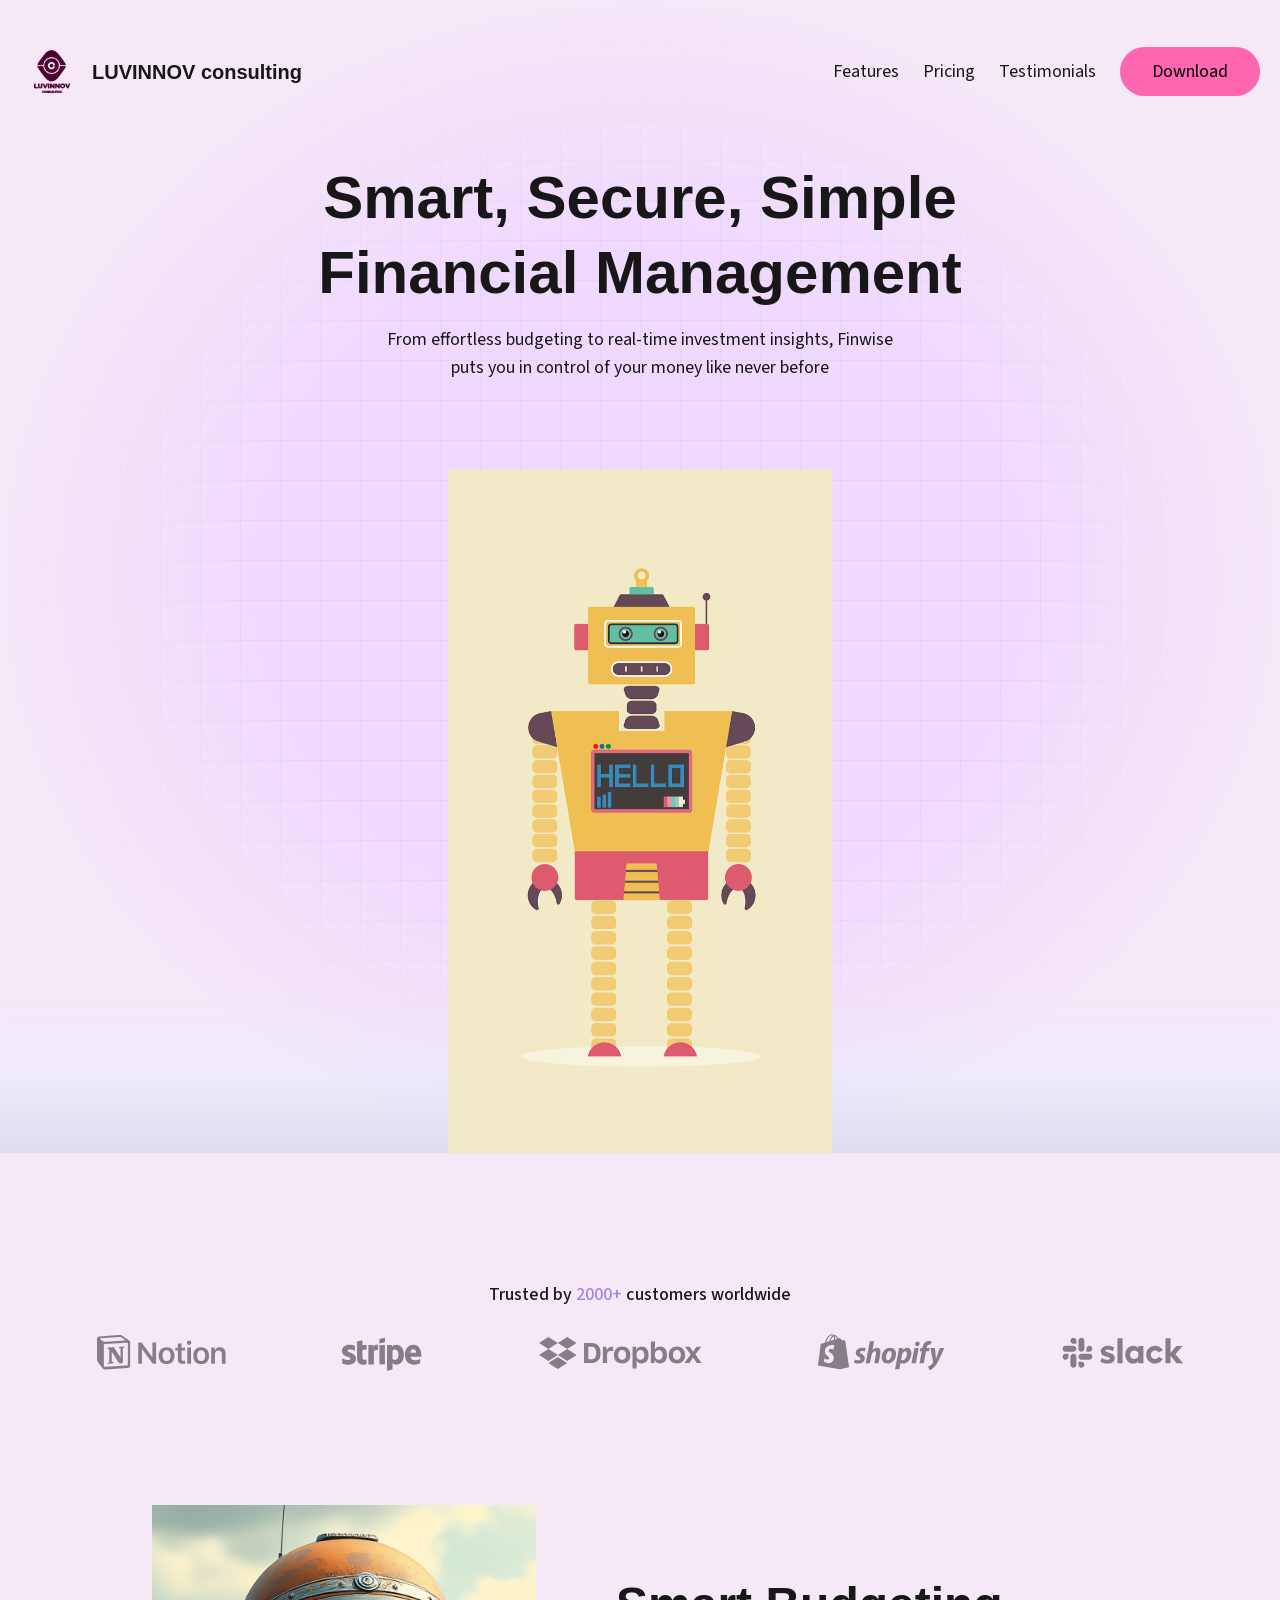
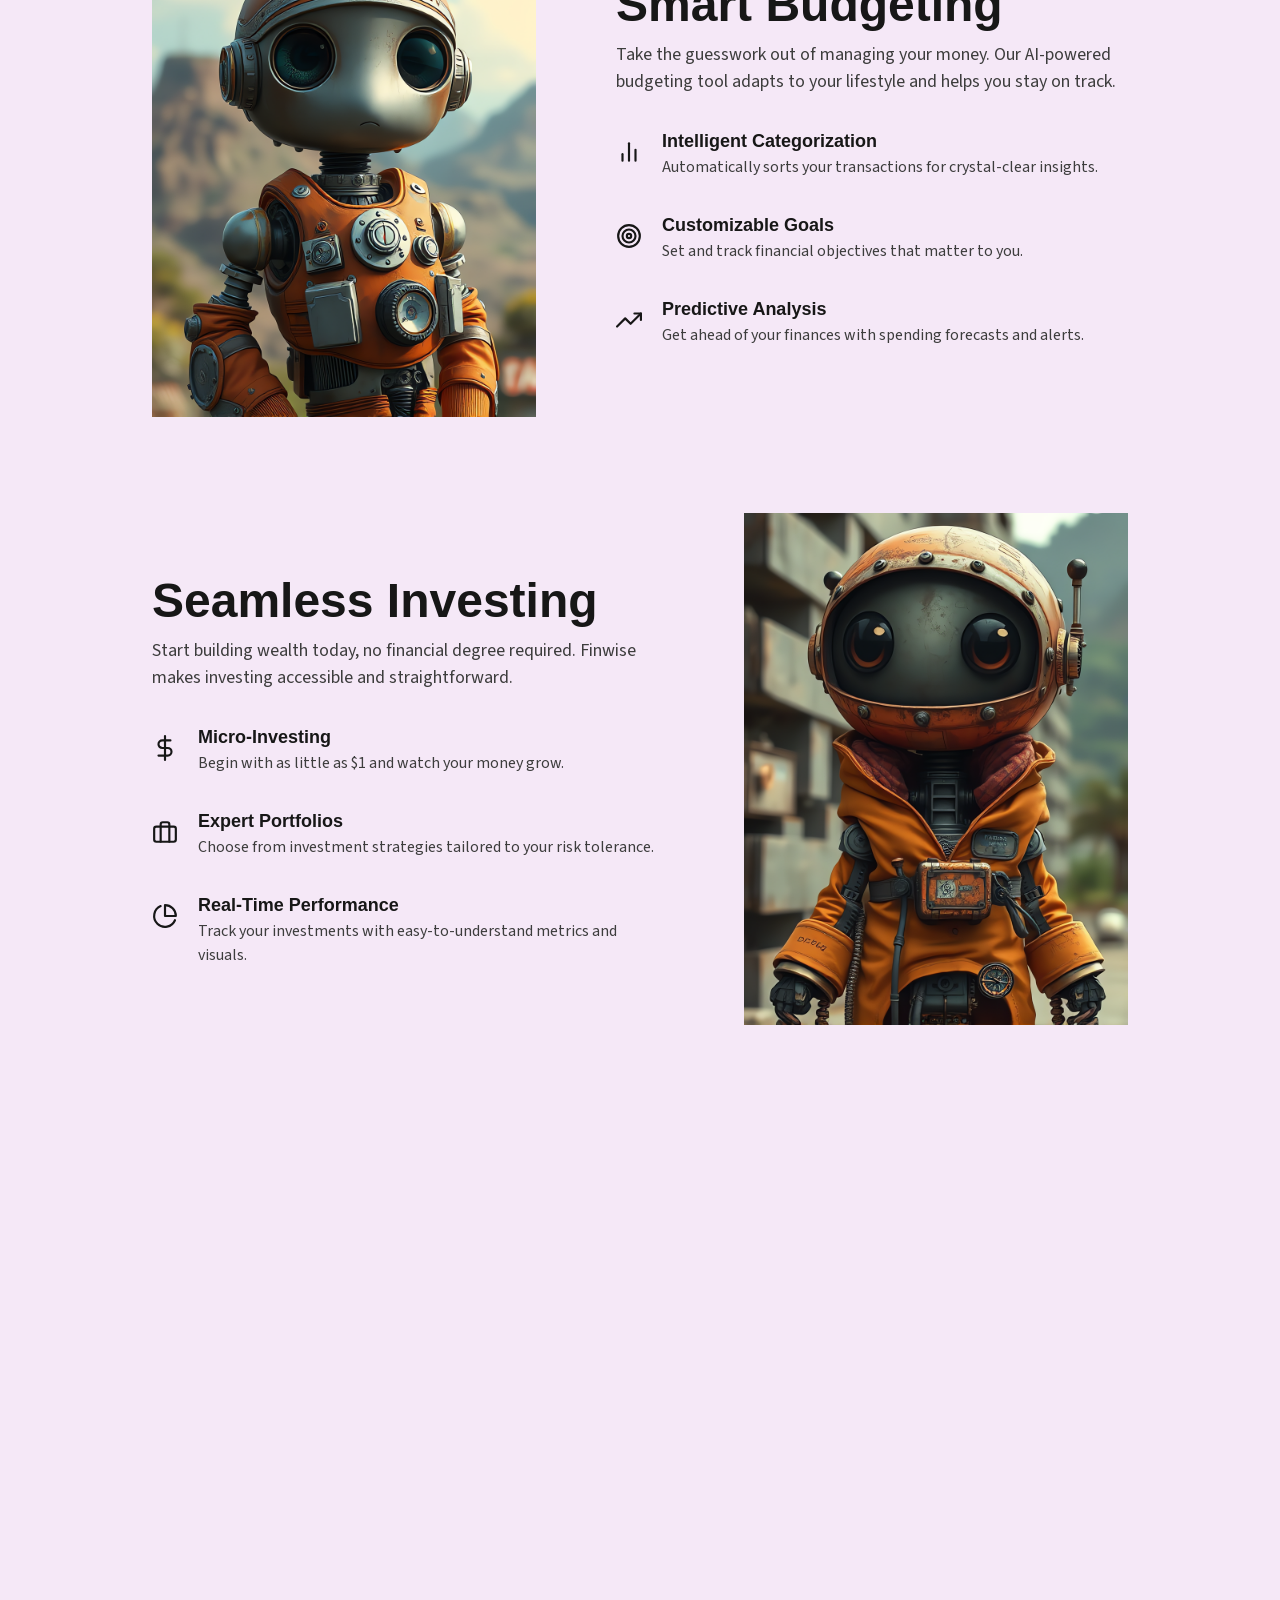
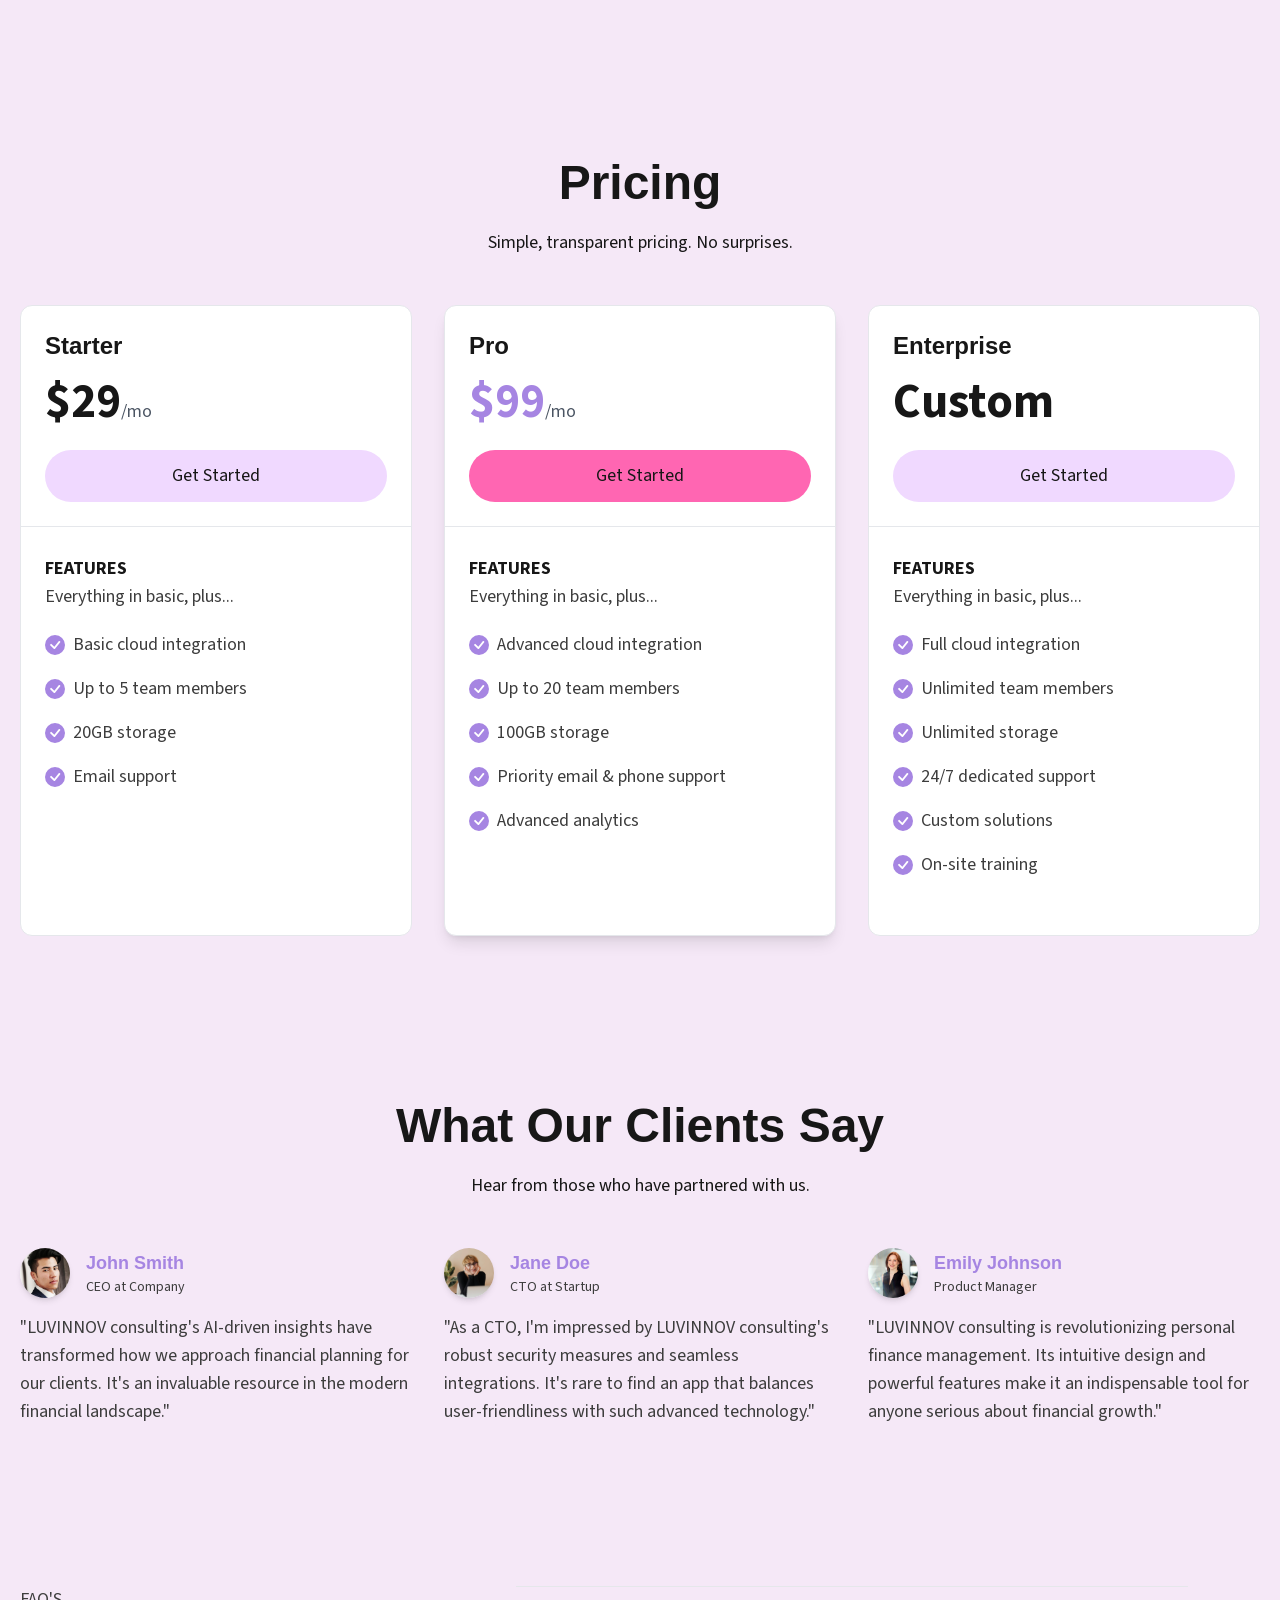
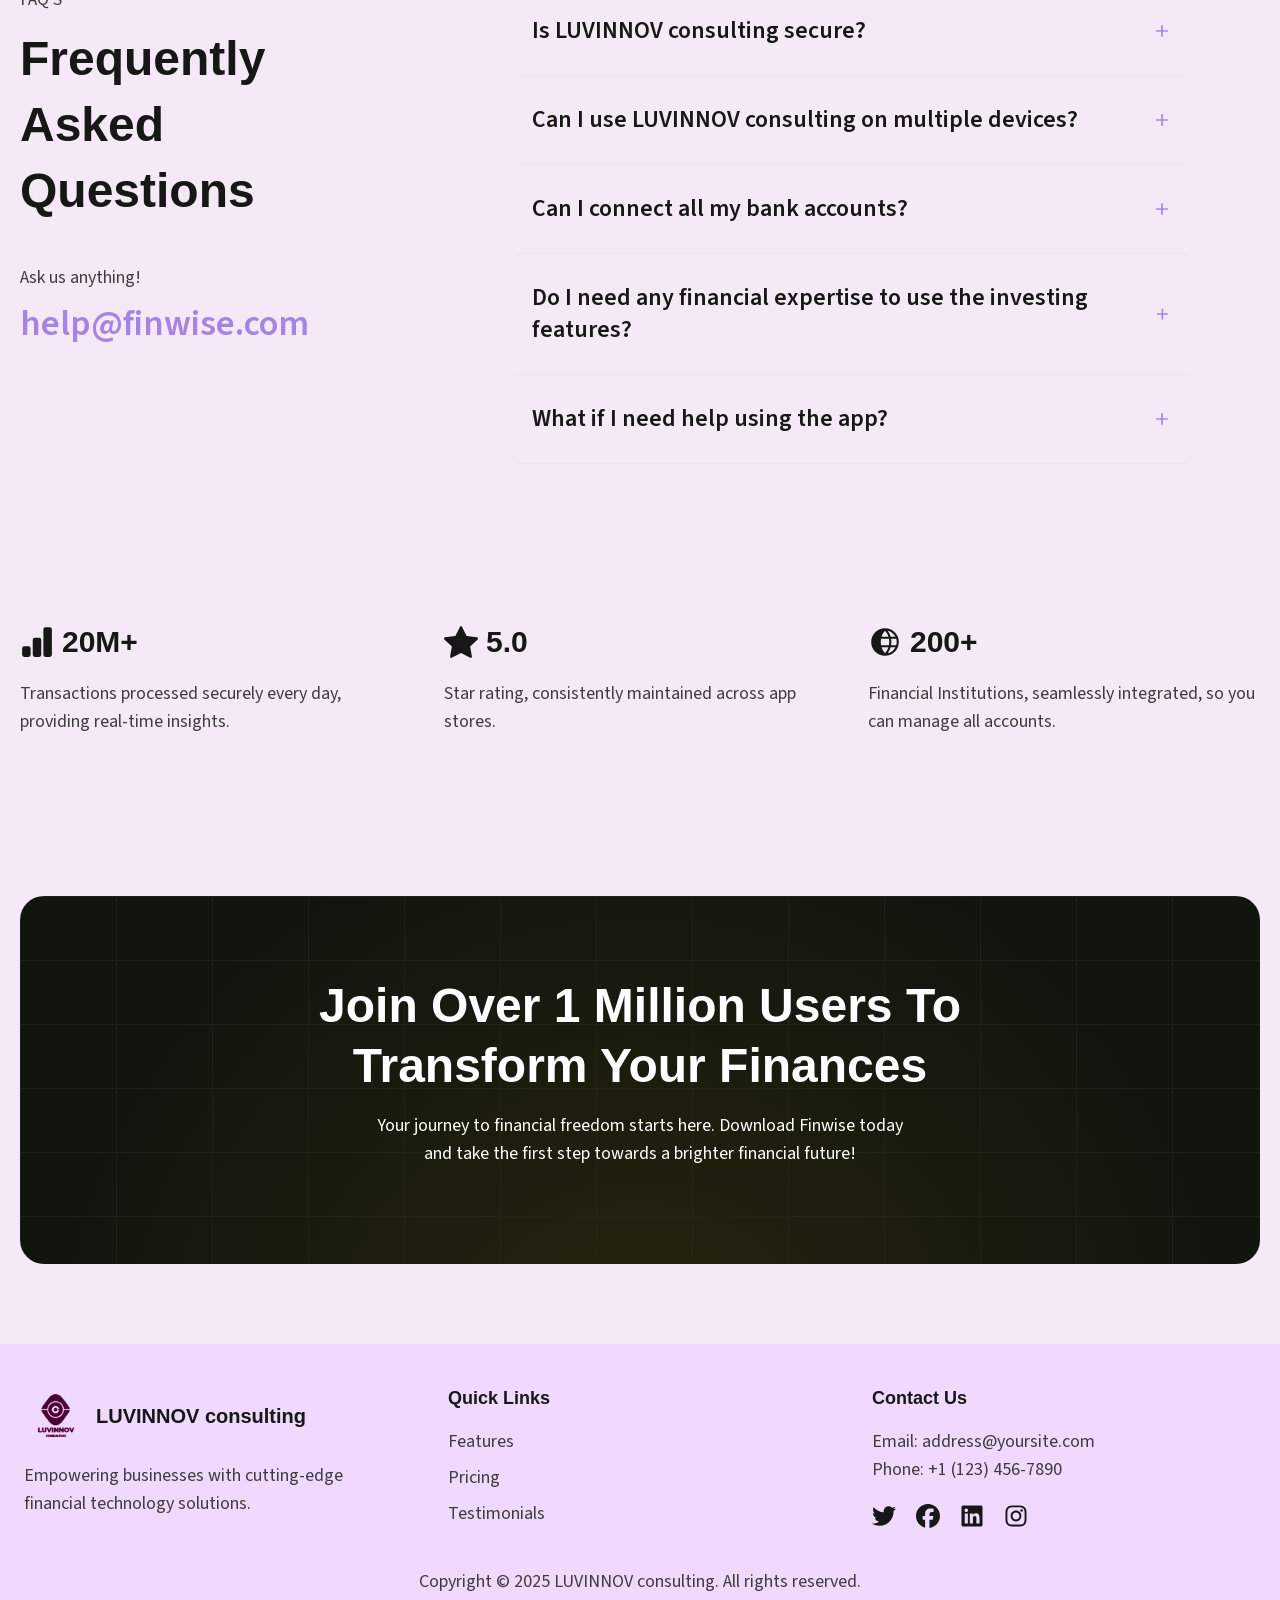
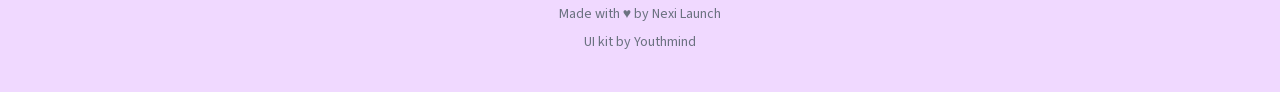
==== commit 8bfa6203: "Updates" ====
--- a/index.html
+++ b/index.html
@@ -1 +1 @@
-<!DOCTYPE html><html lang="en"><head><meta charSet="utf-8"/><meta name="viewport" content="width=device-width, initial-scale=1"/><link rel="preload" href="/toto/static/media/3534416bbfdcc9be-s.p.woff2" as="font" crossorigin="" type="font/woff2"/><link rel="preload" href="/toto/static/media/9cf9c6e84ed13b5e-s.p.woff2" as="font" crossorigin="" type="font/woff2"/><link rel="preload" as="image" href="/images/custom_illu/illu6.webp" fetchPriority="high"/><link rel="stylesheet" href="/toto/static/css/dc9d74200a8ca572.css" data-precedence="next"/><link rel="preload" as="script" fetchPriority="low" href="/toto/static/chunks/webpack-124ecab26fb58c19.js"/><script src="/toto/static/chunks/fd9d1056-db191a3a5ea0cf82.js" async=""></script><script src="/toto/static/chunks/117-f3b8f21bd24e2835.js" async=""></script><script src="/toto/static/chunks/main-app-a7b32113b8350403.js" async=""></script><script src="/toto/static/chunks/3d47b92a-8a8ddd173a9a4bae.js" async=""></script><script src="/toto/static/chunks/352-a9b791b943f758c2.js" async=""></script><script src="/toto/static/chunks/6-3d7f84770f22fc90.js" async=""></script><script src="/toto/static/chunks/app/page-560731b60eb014f5.js" async=""></script><script src="/toto/static/chunks/f7333993-c49efe604041fbbe.js" async=""></script><script src="/toto/static/chunks/578-3923106b9cc915ff.js" async=""></script><script src="/toto/static/chunks/app/layout-371a8bd3d6e32481.js" async=""></script><title>Luvinnov consulting</title><meta name="description" content="Luvinnov empowers businesses with cutting-edge technology solutions to drive success and efficiency."/><meta property="og:title" content="Luvinnov consulting"/><meta property="og:description" content="Luvinnov empowers businesses with cutting-edge technology solutions to drive success and efficiency."/><meta property="og:url" content="https://luvinnov.github.io/"/><meta property="og:image" content="https://luvinnov.github.io/images/og-image.jpg"/><meta property="og:image:width" content="1200"/><meta property="og:image:height" content="675"/><meta property="og:image:alt" content="LUVINNOV consulting"/><meta property="og:type" content="website"/><meta name="twitter:card" content="summary_large_image"/><meta name="twitter:title" content="Luvinnov consulting"/><meta name="twitter:description" content="Luvinnov empowers businesses with cutting-edge technology solutions to drive success and efficiency."/><meta name="twitter:image" content="https://luvinnov.github.io/images/twitter-image.jpg"/><link rel="icon" href="/favicon.ico" type="image/x-icon" sizes="32x32"/><link rel="icon" href="/images/icons/apple-touch-icon.png" type="image/png" sizes="180x180"/><link rel="icon" href="/images/icons/favicon.ico" type="image/png"/><link rel="icon" href="/images/icons/favicon.svg" type="image/svg+xml"/><link rel="icon" href="/images/icons/favicon-96x96.png" type="image/png" sizes="96x96"/><link rel="icon" href="/images/icons/web-app-manifest-192x192.png" type="image/png" sizes="192x192"/><link rel="icon" href="/images/icons/web-app-manifest-512x512.png" type="image/png" sizes="512x512"/><meta name="next-size-adjust"/><script src="/toto/static/chunks/polyfills-42372ed130431b0a.js" noModule=""></script></head><body class="__className_1b340f __className_1fdbab antialiased"><header class="bg-transparent fixed top-0 left-0 right-0 md:absolute z-50 mx-auto w-full"><div class="px-5 w-full max-w-7xl mx-auto !px-0"><nav class="shadow-md md:shadow-none bg-white md:bg-transparent mx-auto flex justify-between items-center py-2 px-5 md:py-10"><a class="flex items-center gap-2" href="/"><img alt="Logo" loading="lazy" width="120" height="120" decoding="async" data-nimg="1" class="min-w-fit w-16 h-16" style="color:transparent" src="/images/logos/luvinnov_consulting_logo_100x100.png"/><span class="manrope text-xl font-semibold text-foreground cursor-pointer">LUVINNOV consulting</span></a><ul class="hidden md:flex space-x-6"><li><a class="text-foreground hover:text-foreground-accent transition-colors" href="#features">Features</a></li><li><a class="text-foreground hover:text-foreground-accent transition-colors" href="#pricing">Pricing</a></li><li><a class="text-foreground hover:text-foreground-accent transition-colors" href="#testimonials">Testimonials</a></li><li><a class="text-black bg-primary hover:bg-primary-accent px-8 py-3 rounded-full transition-colors" href="#cta">Download</a></li></ul><div class="md:hidden flex items-center"><button type="button" class="bg-primary text-black focus:outline-none rounded-full w-10 h-10 flex items-center justify-center" aria-controls="mobile-menu" aria-expanded="false"><svg stroke="currentColor" fill="currentColor" stroke-width="0" viewBox="0 0 24 24" aria-hidden="true" class="h-6 w-6" height="1em" width="1em" xmlns="http://www.w3.org/2000/svg"><path fill-rule="evenodd" d="M3 6.75A.75.75 0 0 1 3.75 6h16.5a.75.75 0 0 1 0 1.5H3.75A.75.75 0 0 1 3 6.75ZM3 12a.75.75 0 0 1 .75-.75h16.5a.75.75 0 0 1 0 1.5H3.75A.75.75 0 0 1 3 12Zm0 5.25a.75.75 0 0 1 .75-.75h16.5a.75.75 0 0 1 0 1.5H3.75a.75.75 0 0 1-.75-.75Z" clip-rule="evenodd"></path></svg><span class="sr-only">Toggle navigation</span></button></div></nav></div></header><main><section id="hero" class="relative flex items-center justify-center pb-0 pt-32 md:pt-40 px-5"><div class="absolute left-0 top-0 bottom-0 -z-10 w-full"><div class="absolute inset-0 h-full w-full bg-hero-background bg-[linear-gradient(to_right,#80808012_1px,transparent_1px),linear-gradient(to_bottom,#80808012_1px,transparent_1px)] bg-[size:40px_40px] [mask-image:radial-gradient(ellipse_50%_50%_at_50%_50%,#000_60%,transparent_100%)]"></div></div><div class="absolute left-0 right-0 bottom-0 backdrop-blur-[2px] h-40 bg-gradient-to-b from-transparent via-[rgba(233,238,255,0.5)] to-[rgba(202,208,230,0.5)]"></div><div class="text-center"><h1 class="text-4xl md:text-6xl md:leading-tight font-bold text-foreground max-w-lg md:max-w-2xl mx-auto">Smart, Secure, Simple Financial Management</h1><p class="mt-4 text-foreground max-w-lg mx-auto">From effortless budgeting to real-time investment insights, Finwise puts you in control of your money like never before</p><div class="mt-6 flex flex-col sm:flex-row items-center sm:gap-4 w-fit mx-auto"></div><img alt="app mockup" fetchPriority="high" width="384" height="340" decoding="async" data-nimg="1" class="relative mt-12 md:mt-16 mx-auto z-10" style="color:transparent" src="/images/custom_illu/illu6.webp"/></div></section><section id="logos" class="py-32 px-5 bg-background"><p class="text-lg font-medium text-center">Trusted by <span class="text-secondary">2000+</span> customers worldwide</p><div class="mt-5 w-full flex flex-wrap flex-row items-center justify-evenly gap-5 sm:gap-10 opacity-45 logos-container"><svg width="129" height="48" viewBox="0 0 129 48" fill="none" xmlns="http://www.w3.org/2000/svg" class="w-5/6"><path d="M44.9356 34.7749V20.2199H45.1949L55.7896 34.7749H59.1236V13.4006H55.4192V27.919H55.1598L44.5652 13.4006H41.2312V34.7749H44.9356ZM69.6071 35.1049C74.497 35.1049 77.4976 31.9519 77.4976 26.6725C77.4976 21.4297 74.497 18.2401 69.6071 18.2401C64.7543 18.2401 61.7167 21.4297 61.7167 26.6725C61.7537 31.9519 64.7173 35.1049 69.6071 35.1049ZM69.6071 32.0252C67.014 32.0252 65.5322 30.0821 65.5322 26.6725C65.5322 23.2995 67.014 21.3198 69.6071 21.3198C72.2002 21.3198 73.682 23.2995 73.682 26.6725C73.682 30.0821 72.2002 32.0252 69.6071 32.0252ZM80.8686 14.6105V18.68H78.2755V21.6131H80.8686V30.4487C80.8686 33.6017 82.3504 34.8483 86.1289 34.8483C86.8327 34.8483 87.5366 34.7749 88.0922 34.6649V31.8053C87.6477 31.8419 87.3513 31.8786 86.8327 31.8786C85.2769 31.8786 84.573 31.182 84.573 29.5688V21.6131H88.0922V18.68H84.573V14.6105H80.8686ZM90.3149 34.7749H94.0193V18.5701H90.3149V34.7749ZM92.1671 15.8937C93.3896 15.8937 94.3898 14.9038 94.3898 13.6939C94.3898 12.4474 93.3896 11.4575 92.1671 11.4575C90.9446 11.4575 89.9444 12.4474 89.9444 13.6939C89.9444 14.9038 90.9446 15.8937 92.1671 15.8937ZM104.169 35.1049C109.059 35.1049 112.06 31.9519 112.06 26.6725C112.06 21.4297 109.059 18.2401 104.169 18.2401C99.3166 18.2401 96.279 21.4297 96.279 26.6725C96.279 31.9519 99.2426 35.1049 104.169 35.1049ZM104.169 32.0252C101.576 32.0252 100.095 30.0821 100.095 26.6725C100.095 23.2995 101.576 21.3198 104.169 21.3198C106.726 21.3198 108.244 23.2995 108.244 26.6725C108.207 30.0821 106.726 32.0252 104.169 32.0252ZM114.245 34.7749H117.95V25.3526C117.95 22.9696 119.358 21.4664 121.543 21.4664C123.803 21.4664 124.84 22.7129 124.84 25.1693V34.7749H128.545V24.2894C128.545 20.4032 126.544 18.2401 122.914 18.2401C120.469 18.2401 118.839 19.34 118.061 21.1731H117.802V18.5701H114.208C114.245 18.5701 114.245 34.7749 114.245 34.7749Z" fill="black"></path><path fill-rule="evenodd" clip-rule="evenodd" d="M5.71206 12.0326C6.79023 12.9024 7.18021 12.8337 9.19893 12.6964L28.2162 11.5519C28.6291 11.5519 28.285 11.1399 28.1474 11.0941L24.9816 8.82806C24.3852 8.37028 23.5594 7.82093 22.0224 7.95826L3.62452 9.30874C2.95926 9.37741 2.82162 9.72075 3.0969 9.97254L5.71206 12.0326ZM6.85905 16.4502V36.4098C6.85905 37.4857 7.38667 37.8748 8.60249 37.8061L29.5008 36.593C30.7166 36.5243 30.8543 35.7918 30.8543 34.922V15.0998C30.8543 14.23 30.5102 13.7493 29.7761 13.818L7.93723 15.0998C7.13433 15.1684 6.85905 15.5804 6.85905 16.4502ZM27.4821 17.5261C27.6197 18.1212 27.4821 18.7392 26.8857 18.8079L25.8763 19.0139V33.7547C25.0046 34.2125 24.2017 34.4871 23.5135 34.4871C22.4353 34.4871 22.16 34.1438 21.3571 33.1367L14.7733 22.8135V32.7933L16.8609 33.2511C16.8609 33.2511 16.8609 34.4642 15.1863 34.4642L10.5524 34.7389C10.4148 34.4642 10.5524 33.8005 11.0112 33.6631L12.227 33.3198V20.1355L10.5524 19.9981C10.4148 19.403 10.7589 18.5332 11.6994 18.4645L16.6774 18.1212L23.5364 28.5588V19.3343L21.793 19.1283C21.6553 18.3959 22.2059 17.8465 22.8712 17.7778L27.4821 17.5261ZM2.08754 7.47759L21.2424 6.08133C23.5823 5.87532 24.2017 6.01266 25.6698 7.08847L31.7719 11.3688C32.7812 12.1013 33.1253 12.3073 33.1253 13.1084V36.6159C33.1253 38.0808 32.5977 38.9506 30.7166 39.0879L8.48779 40.4384C7.06552 40.5071 6.40026 40.3011 5.66618 39.3626L1.147 33.5258C0.3441 32.45 0 31.6488 0 30.7104V9.81231C0 8.59917 0.550559 7.61492 2.08754 7.47759Z" fill="black"></path></svg><svg width="80" height="48" viewBox="0 0 80 48" fill="none" xmlns="http://www.w3.org/2000/svg" class="w-5/6"><path fill-rule="evenodd" clip-rule="evenodd" d="M79.3058 25.8169C79.3058 20.1774 76.5741 15.7274 71.3532 15.7274C66.1102 15.7274 62.938 20.1774 62.938 25.7728C62.938 32.4037 66.6829 35.7521 72.0581 35.7521C74.6796 35.7521 76.6622 35.1573 78.1602 34.3202V29.9143C76.6622 30.6633 74.9439 31.126 72.763 31.126C70.6262 31.126 68.7317 30.377 68.4893 27.7775H79.2617C79.2617 27.4911 79.3058 26.3456 79.3058 25.8169ZM68.4233 23.7241C68.4233 21.2348 69.9433 20.1994 71.3311 20.1994C72.6749 20.1994 74.1068 21.2348 74.1068 23.7241H68.4233Z" fill="black"></path><path fill-rule="evenodd" clip-rule="evenodd" d="M54.4345 15.7274C52.2756 15.7274 50.8877 16.7408 50.1167 17.4457L49.8303 16.0799H44.9839V41.7661L50.4912 40.5986L50.5132 34.3643C51.3063 34.937 52.4739 35.7521 54.4124 35.7521C58.3557 35.7521 61.9465 32.5799 61.9465 25.5966C61.9244 19.2081 58.2896 15.7274 54.4345 15.7274ZM53.1127 30.9056C51.813 30.9056 51.0419 30.443 50.5132 29.8703L50.4912 21.6974C51.064 21.0585 51.857 20.6179 53.1127 20.6179C55.1174 20.6179 56.5052 22.8649 56.5052 25.7508C56.5052 28.7027 55.1394 30.9056 53.1127 30.9056Z" fill="black"></path><path fill-rule="evenodd" clip-rule="evenodd" d="M37.4057 14.4277L42.935 13.2381V8.76611L37.4057 9.93367V14.4277Z" fill="black"></path><path d="M42.935 16.1019H37.4057V35.3776H42.935V16.1019Z" fill="black"></path><path fill-rule="evenodd" clip-rule="evenodd" d="M31.4795 17.7321L31.1271 16.1019H26.3687V35.3776H31.8761V22.3142C33.1758 20.6179 35.3787 20.9263 36.0616 21.1686V16.1019C35.3567 15.8375 32.7793 15.3529 31.4795 17.7321Z" fill="black"></path><path fill-rule="evenodd" clip-rule="evenodd" d="M20.465 11.3215L15.0899 12.467L15.0679 30.1125C15.0679 33.3729 17.5131 35.7741 20.7735 35.7741C22.5799 35.7741 23.9016 35.4436 24.6286 35.0471V30.5751C23.9237 30.8615 20.443 31.8749 20.443 28.6145V20.7941H24.6286V16.1019H20.443L20.465 11.3215Z" fill="black"></path><path fill-rule="evenodd" clip-rule="evenodd" d="M5.57342 21.6974C5.57342 20.8383 6.27836 20.5078 7.44592 20.5078C9.12015 20.5078 11.235 21.0145 12.9092 21.9177V16.7408C11.0808 16.0138 9.27435 15.7274 7.44592 15.7274C2.97396 15.7274 0 18.0626 0 21.9618C0 28.0418 8.37115 27.0726 8.37115 29.694C8.37115 30.7074 7.48998 31.0378 6.25633 31.0378C4.4279 31.0378 2.09279 30.2888 0.242322 29.2755V34.5185C2.29105 35.3996 4.36181 35.7742 6.25633 35.7742C10.8384 35.7742 13.9886 33.5051 13.9886 29.5619C13.9666 22.9971 5.57342 24.1647 5.57342 21.6974Z" fill="black"></path></svg><svg width="163" height="48" viewBox="0 0 163 48" fill="none" xmlns="http://www.w3.org/2000/svg" class="w-5/6"><path d="M45.0503 14.0131H52.6724C57.5318 14.0131 61.546 16.8247 61.546 23.2442V24.5931C61.546 31.0613 57.7918 33.9704 52.8187 33.9704H45.0503V14.0131ZM49.3083 17.6373V30.33H52.5749C55.3377 30.33 57.1905 28.526 57.1905 24.5118V23.4555C57.1905 19.4412 55.2402 17.6373 52.4287 17.6373H49.3083ZM63.805 17.8323H67.2179L67.7705 21.5865C68.4205 19.0349 70.0782 17.6698 73.0848 17.6698H74.1412V21.9765H72.386C68.9243 21.9765 68.0792 23.1792 68.0792 26.5921V34.0192H63.87V17.8323H63.805ZM74.9863 26.2508V25.7957C74.9863 20.3838 78.448 17.426 83.161 17.426C87.9716 17.426 91.3357 20.3838 91.3357 25.7957V26.2508C91.3357 31.5652 88.0691 34.4255 83.161 34.4255C77.9441 34.3767 74.9863 31.5814 74.9863 26.2508ZM87.029 26.202V25.7957C87.029 22.7891 85.5175 20.9852 83.1123 20.9852C80.7557 20.9852 79.1955 22.6429 79.1955 25.7957V26.202C79.1955 29.1111 80.707 30.7688 83.1123 30.7688C85.5175 30.7201 87.029 29.1111 87.029 26.202ZM93.546 17.8323H97.0564L97.4627 20.8877C98.3078 18.8399 100.112 17.426 102.777 17.426C106.889 17.426 109.603 20.3838 109.603 25.8607V26.3158C109.603 31.6302 106.596 34.4417 102.777 34.4417C100.226 34.4417 98.4703 33.2879 97.6089 31.4351V39.6098H93.4972L93.546 17.8323ZM105.329 26.202V25.8445C105.329 22.6266 103.671 21.0339 101.461 21.0339C99.1041 21.0339 97.5439 22.8379 97.5439 25.8445V26.1533C97.5439 29.0136 99.0554 30.8176 101.412 30.8176C103.833 30.7688 105.329 29.2249 105.329 26.202ZM115.827 31.0288L115.47 33.9867H111.862V12.4204H115.974V20.6926C116.884 18.5799 118.688 17.426 121.239 17.426C125.107 17.4748 127.968 20.1401 127.968 25.5032V26.007C127.968 31.3701 125.253 34.4417 121.142 34.4417C118.428 34.3767 116.672 33.1253 115.827 31.0288ZM123.645 26.007V25.6007C123.645 22.6429 122.036 20.9852 119.777 20.9852C117.469 20.9852 115.86 22.8379 115.86 25.6495V26.007C115.86 29.0136 117.42 30.7688 119.728 30.7688C122.198 30.7688 123.645 29.2249 123.645 26.007ZM129.771 26.2508V25.7957C129.771 20.3838 133.233 17.426 137.946 17.426C142.757 17.426 146.121 20.3838 146.121 25.7957V26.2508C146.121 31.5652 142.806 34.4255 137.946 34.4255C132.729 34.3767 129.771 31.5814 129.771 26.2508ZM141.847 26.202V25.7957C141.847 22.7891 140.335 20.9852 137.93 20.9852C135.573 20.9852 134.013 22.6429 134.013 25.7957V26.202C134.013 29.1111 135.525 30.7688 137.93 30.7688C140.351 30.7201 141.847 29.1111 141.847 26.202ZM151.63 25.6007L145.958 17.8323H150.818L154.084 22.6916L157.4 17.8323H162.21L156.457 25.5519L162.519 33.9867H157.757L154.052 28.6236L150.444 33.9867H145.471L151.63 25.6007Z" fill="black"></path><path d="M18.8522 14.0132L9.42611 20.0264L18.8522 26.0396L9.42611 32.0528L0 26.0071L9.42611 19.9939L0 14.0132L9.42611 8L18.8522 14.0132ZM9.37735 33.9868L18.8035 27.9736L28.2296 33.9868L18.8035 40L9.37735 33.9868ZM18.8522 26.0071L28.2783 19.9939L18.8522 14.0132L28.2296 8L37.6557 14.0132L28.2296 20.0264L37.6557 26.0396L28.2296 32.0528L18.8522 26.0071Z" fill="black"></path></svg><svg width="127" height="48" viewBox="0 0 127 48" fill="none" xmlns="http://www.w3.org/2000/svg" class="w-5/6"><path d="M26.8473 11.6059C26.7209 11.6059 24.2182 11.5553 24.2182 11.5553C24.2182 11.5553 22.12 9.53293 21.9177 9.30541C21.8419 9.22957 21.7408 9.17901 21.6397 9.17901V40.248L31.0185 37.9222C31.0185 37.9222 27.2012 12.0609 27.176 11.884C27.1254 11.707 26.9737 11.6059 26.8473 11.6059Z" fill="black"></path><path fill-rule="evenodd" clip-rule="evenodd" d="M26.8472 11.6057C26.9736 11.6057 27.1253 11.7068 27.1506 11.8838C27.1759 12.0607 30.9931 37.922 31.0184 37.922L21.6396 40.2478L0 36.5064C0 36.5064 2.57855 16.5605 2.62911 15.8527C2.75551 14.9173 2.78079 14.8921 3.7667 14.5887C3.80772 14.5887 4.71415 14.3058 6.09439 13.875C6.41526 13.7748 6.76175 13.6667 7.12892 13.5522C7.35644 12.0607 8.08956 10.1394 9.05019 8.59737C10.4406 6.4233 12.1343 5.18459 13.8281 5.13403C14.7129 5.10875 15.446 5.41211 16.0274 6.01882C16.0601 6.03515 16.0822 6.06201 16.1074 6.09261C16.1212 6.1094 16.1359 6.12731 16.1538 6.14522C16.255 6.11994 16.3308 6.11994 16.4319 6.11994C17.7465 6.11994 18.8588 6.87834 19.5919 8.29401C19.8194 8.74905 19.9964 9.17881 20.0975 9.53273C20.7548 9.33049 21.1593 9.20409 21.1593 9.20409C21.3109 9.15353 21.7154 9.10297 21.9177 9.30521C22.1199 9.53273 24.2181 11.5551 24.2181 11.5551C24.2181 11.5551 26.7208 11.6057 26.8472 11.6057ZM17.342 10.4175C17.9487 10.2153 18.5049 10.0383 19.0105 9.88665C18.7577 9.00185 18.1257 7.53562 16.8364 7.33338C17.2156 8.34457 17.342 9.55801 17.342 10.4175ZM12.5895 11.8584C13.8282 11.4793 15.0668 11.1001 16.2044 10.7462C16.2297 9.81081 16.1286 8.42041 15.623 7.4345C15.1426 7.63674 14.7129 7.99065 14.4095 8.31929C13.6006 9.20409 12.9433 10.5186 12.5894 11.8585L12.5895 11.8584ZM14.8898 6.5497C14.6118 6.34746 14.2831 6.27162 13.8787 6.27162C11.2748 6.34746 8.97435 10.4428 8.36764 13.1983C8.58363 13.1323 8.80532 13.0649 9.03169 12.996C9.75912 12.7748 10.5349 12.5389 11.3254 12.2882C11.654 10.5439 12.4883 8.74905 13.5753 7.58618C13.9798 7.13114 14.4348 6.77722 14.8898 6.5497ZM15.3453 20.504L16.4323 16.4339C16.4323 16.4339 15.497 15.9536 13.6515 16.08C8.89893 16.3834 6.75014 19.6951 6.95238 22.9814C7.09448 25.1841 8.38689 26.1006 9.51839 26.9031C10.3998 27.5281 11.1835 28.0839 11.25 29.1244C11.3005 29.6806 10.9213 30.5148 9.9354 30.5654C8.41861 30.6665 6.49734 29.2256 6.49734 29.2256L5.76422 32.335C5.76422 32.335 7.66021 34.3574 11.0983 34.1804C13.9802 34.0035 15.952 31.703 15.7498 28.3408C15.5814 25.7543 13.7638 24.5854 12.3275 23.6618C11.3914 23.0598 10.6173 22.562 10.5674 21.8438C10.5674 21.5152 10.5674 20.1754 12.6909 20.049C14.1319 19.9479 15.3453 20.504 15.3453 20.504Z" fill="black"></path><path d="M43.7091 25.1053C42.6221 24.5239 42.0659 24.0183 42.0659 23.3357C42.0659 22.4762 42.8496 21.92 44.0631 21.92C45.4787 21.92 46.7427 22.5015 46.7427 22.5015L47.7286 19.4679C47.7286 19.4679 46.8186 18.7601 44.1389 18.7601C40.3975 18.7601 37.7936 20.9089 37.7936 23.9172C37.7936 25.6362 39.0071 26.9255 40.625 27.8608C41.9395 28.5939 42.3946 29.1248 42.3946 29.9085C42.3946 30.7174 41.7373 31.3747 40.5239 31.3747C38.729 31.3747 37.01 30.4394 37.01 30.4394L35.9482 33.4729C35.9482 33.4729 37.5156 34.5347 40.17 34.5347C44.0125 34.5347 46.7933 32.6387 46.7933 29.2259C46.768 27.3805 45.3776 26.0659 43.7091 25.1053Z" fill="black"></path><path d="M59.0288 18.7097C57.1328 18.7097 55.6413 19.6198 54.5037 20.9849L54.4532 20.9596L56.0963 12.3645H51.8241L47.6529 34.2568H51.9252L53.3408 26.774C53.897 23.9427 55.3632 22.1983 56.7283 22.1983C57.689 22.1983 58.0682 22.8556 58.0682 23.791C58.0682 24.3724 58.0176 25.1055 57.8912 25.687L56.2733 34.2568H60.5456L62.2141 25.4089C62.391 24.4735 62.5174 23.3612 62.5174 22.6028C62.5427 20.176 61.2787 18.7097 59.0288 18.7097Z" fill="black"></path><path d="M72.2245 18.7093C67.0675 18.7093 63.6547 23.3608 63.6547 28.5432C63.6547 31.8549 65.7023 34.5345 69.5449 34.5345C74.6009 34.5345 78.0136 30.0095 78.0136 24.7007C78.0389 21.6418 76.244 18.7093 72.2245 18.7093ZM70.1263 31.2734C68.6601 31.2734 68.0534 30.0347 68.0534 28.4674C68.0534 26.0152 69.3174 22.021 71.6431 22.021C73.1599 22.021 73.6655 23.3356 73.6655 24.5996C73.6655 27.2287 72.3762 31.2734 70.1263 31.2734Z" fill="black"></path><path d="M88.9857 18.7093C86.1038 18.7093 84.4606 21.2626 84.4606 21.2626H84.41L84.6628 18.9621H80.8708C80.6939 20.5042 80.34 22.8805 80.0113 24.6501L77.0283 40.3236H81.3006L82.4888 33.9784H82.5899C82.5899 33.9784 83.4747 34.5345 85.0926 34.5345C90.1233 34.5345 93.4097 29.3775 93.4097 24.1698C93.4097 21.2879 92.1204 18.7093 88.9857 18.7093ZM84.8903 31.324C83.778 31.324 83.1207 30.692 83.1207 30.692L83.8286 26.6978C84.3342 24.0181 85.7246 22.2485 87.2161 22.2485C88.5306 22.2485 88.9351 23.462 88.9351 24.5996C88.9351 27.3803 87.2919 31.324 84.8903 31.324Z" fill="black"></path><path d="M99.5266 12.5666C98.1615 12.5666 97.0745 13.6537 97.0745 15.0441C97.0745 16.308 97.8835 17.1928 99.0969 17.1928H99.1474C100.487 17.1928 101.625 16.2828 101.65 14.7154C101.65 13.4767 100.816 12.5666 99.5266 12.5666Z" fill="black"></path><path d="M93.5356 34.2313H97.8079L100.715 19.0634H96.4175L93.5356 34.2313Z" fill="black"></path><path d="M111.61 19.0384H108.627L108.779 18.3305C109.032 16.8643 109.891 15.575 111.332 15.575C112.091 15.575 112.697 15.8026 112.697 15.8026L113.532 12.4403C113.532 12.4403 112.799 12.0611 111.206 12.0611C109.689 12.0611 108.172 12.4909 107.009 13.4768C105.543 14.7155 104.861 16.5104 104.532 18.3305L104.406 19.0384H102.409L101.777 22.2742H103.774L101.498 34.2569H105.771L108.046 22.2742H111.004L111.61 19.0384Z" fill="black"></path><path d="M121.924 19.0634C121.924 19.0634 119.245 25.8131 118.057 29.504H118.006C117.93 28.3158 116.944 19.0634 116.944 19.0634H112.444L115.023 32.9926C115.074 33.296 115.048 33.4982 114.922 33.7005C114.416 34.6611 113.582 35.5964 112.596 36.279C111.787 36.8604 110.877 37.2396 110.169 37.4924L111.357 41.1327C112.217 40.9558 114.037 40.2227 115.554 38.807C117.5 36.9868 119.321 34.1555 121.166 30.313L126.399 19.0634H121.924Z" fill="black"></path></svg><svg width="122" height="48" viewBox="0 0 122 48" fill="none" xmlns="http://www.w3.org/2000/svg" class="w-5/6"><g clip-path="url(#clip0_3_498)"><path d="M38.3433 32.4263L39.8114 28.9949C41.4189 30.1853 43.5155 30.8154 45.6127 30.8154C47.1505 30.8154 48.1289 30.2204 48.1289 29.3101C48.0938 26.7889 38.8676 28.7498 38.7974 22.4112C38.7623 19.1897 41.6284 16.7036 45.6829 16.7036C48.0938 16.7036 50.5057 17.2991 52.218 18.6649L50.8461 22.1696C49.2707 21.1566 47.3249 20.4503 45.4728 20.4503C44.2147 20.4503 43.3757 21.0453 43.3757 21.8162C43.4108 24.3023 52.7077 22.9364 52.8124 28.9949C52.8124 32.2865 50.016 34.5977 46.0317 34.5977C43.0965 34.5977 40.4054 33.8975 38.3428 32.4263H38.3433ZM96.8013 27.7523C96.4307 28.4108 95.8917 28.9588 95.2394 29.3402C94.5872 29.7216 93.8452 29.9226 93.0897 29.9227C90.7349 29.9227 88.8262 28.0099 88.8262 25.6506C88.8262 23.2913 90.7349 21.3786 93.0897 21.3786C93.8452 21.3787 94.5872 21.5797 95.2394 21.9611C95.8917 22.3425 96.4307 22.8905 96.8013 23.549L100.883 21.2834C99.3541 18.5511 96.4379 16.7036 93.0897 16.7036C88.158 16.7036 84.1602 20.709 84.1602 25.6506C84.1602 30.5918 88.158 34.5977 93.0897 34.5977C96.4379 34.5977 99.3541 32.7501 100.883 30.0179L96.8013 27.7523ZM55.461 34.2473H60.5635V9.25574H55.4615L55.461 34.2473ZM103.46 9.25574V34.2473H108.562V26.7599L114.609 34.2473H121.131L113.442 25.3524L120.571 17.0524H114.329L108.562 23.953V9.25574H103.46ZM76.2838 17.0535V19.085C75.4452 17.684 73.3831 16.7036 71.2163 16.7036C66.7427 16.7036 63.2131 20.6608 63.2131 25.6331C63.2131 30.6053 66.7427 34.5977 71.2163 34.5977C73.3831 34.5977 75.4452 33.6173 76.2838 32.2163V34.2473H81.3863V17.0535H76.2838ZM76.2838 27.7869C75.5499 29.0124 74.0122 29.9222 72.2999 29.9222C69.9446 29.9222 68.0359 28.0099 68.0359 25.6506C68.0359 23.2913 69.9446 21.3786 72.2999 21.3786C74.0122 21.3786 75.5499 22.3239 76.2838 23.584V27.7869Z" fill="black"></path><path d="M11.3965 8.70361C9.74293 8.70361 8.40263 10.0469 8.40263 11.7035C8.40223 12.0971 8.47936 12.4868 8.6296 12.8506C8.77985 13.2143 9.00026 13.5449 9.27827 13.8235C9.55628 14.1021 9.88643 14.3231 10.2499 14.4741C10.6133 14.6251 11.0029 14.703 11.3965 14.7034H14.3909V11.7035C14.3915 10.9086 14.0765 10.1461 13.5149 9.58348C12.9534 9.0209 12.1914 8.70441 11.3965 8.70361ZM11.3965 16.7033H3.41233C1.75876 16.7033 0.418457 18.0466 0.418457 19.7037C0.418457 21.3603 1.75876 22.7036 3.41233 22.7036H11.397C13.0501 22.7036 14.3909 21.3603 14.3909 19.7037C14.3909 18.0466 13.0501 16.7033 11.3965 16.7033Z" fill="black"></path><path d="M30.3593 19.7037C30.3593 18.0466 29.0185 16.7033 27.365 16.7033C25.7114 16.7033 24.3711 18.0466 24.3711 19.7037V22.7036H27.365C28.1598 22.7028 28.9218 22.3863 29.4834 21.8237C30.0449 21.2612 30.36 20.4986 30.3593 19.7037ZM22.3752 19.7037V11.7035C22.3758 10.9086 22.0607 10.1461 21.4992 9.58348C20.9377 9.0209 20.1756 8.70441 19.3808 8.70361C17.7272 8.70361 16.3869 10.0469 16.3869 11.7035V19.7032C16.3869 21.3608 17.7272 22.7041 19.3808 22.7041C20.1756 22.7033 20.9377 22.3868 21.4992 21.8242C22.0607 21.2617 22.3758 20.4991 22.3752 19.7042" fill="black"></path><path d="M19.3808 38.7036C20.1757 38.7028 20.9377 38.3863 21.4993 37.8237C22.0608 37.2612 22.3759 36.4986 22.3752 35.7037C22.3759 34.9088 22.0608 34.1463 21.4993 33.5837C20.9377 33.0211 20.1757 32.7046 19.3808 32.7038H16.387V35.7037C16.387 37.3603 17.7273 38.7036 19.3808 38.7036ZM19.3808 30.7039H27.3655C29.0186 30.7039 30.3594 29.3606 30.3594 27.7035C30.3601 26.9086 30.045 26.1461 29.4834 25.5835C28.9219 25.0209 28.1599 24.7044 27.365 24.7036H19.3808C17.7273 24.7036 16.387 26.0469 16.387 27.7035C16.3866 28.0971 16.4637 28.4868 16.6139 28.8506C16.7642 29.2143 16.9846 29.5449 17.2626 29.8235C17.5406 30.1021 17.8708 30.3231 18.2342 30.4741C18.5977 30.6251 18.9873 30.703 19.3808 30.7034" fill="black"></path><path d="M0.418214 27.7035C0.417819 28.0971 0.494945 28.4868 0.645187 28.8506C0.79543 29.2143 1.01585 29.5449 1.29385 29.8235C1.57186 30.1021 1.90201 30.3231 2.26546 30.4741C2.62891 30.6251 3.01853 30.703 3.41209 30.7034C4.20696 30.7026 4.96896 30.3861 5.5305 29.8235C6.09205 29.261 6.40713 28.4984 6.40647 27.7035V24.7036H3.41209C1.75852 24.7036 0.418214 26.0469 0.418214 27.7035ZM8.40239 27.7035V35.7032C8.40239 37.3603 9.74269 38.7036 11.3963 38.7036C12.1911 38.7028 12.9531 38.3863 13.5147 37.8237C14.0762 37.2612 14.3913 36.4986 14.3906 35.7037V27.7035C14.391 27.3099 14.3139 26.9201 14.1636 26.5563C14.0133 26.1925 13.7929 25.8619 13.5148 25.5833C13.2368 25.3048 12.9066 25.0837 12.543 24.9327C12.1795 24.7818 11.7899 24.7039 11.3963 24.7036C9.74269 24.7036 8.40239 26.0469 8.40239 27.7035Z" fill="black"></path></g><defs><clipPath id="clip0_3_498"><rect width="121" height="48" fill="white" transform="translate(0.418213)"></rect></clipPath></defs></svg></div></section><div class="px-5 w-full max-w-7xl mx-auto "><div id="features"><h2 class="sr-only">Features</h2><section class="benefit-section"><div class="flex flex-wrap flex-col items-center justify-center gap-2 lg:flex-row lg:gap-20 lg:flex-nowrap mb-24" style="opacity:0;transform:translateY(100px)"><div class="flex flex-wrap items-center w-full max-w-lg lg:order-1 justify-end"><div class="w-full  text-center lg:text-left "><div class="flex flex-col w-full" style="opacity:0;transform:translateX(-50px)"><h3 class="lg:max-w-2xl text-3xl lg:text-5xl lg:leading-tight font-bold">Smart Budgeting</h3><p class="mt-1.5 mx-auto lg:ml-0 leading-normal text-foreground-accent">Take the guesswork out of managing your money. Our AI-powered budgeting tool adapts to your lifestyle and helps you stay on track.</p></div><div class="mx-auto lg:ml-0 w-full"><div class="flex flex-col items-center mt-8 gap-3 lg:gap-5 lg:flex-row lg:items-start" style="opacity:0;transform:translateX(-50px)"><div class="flex justify-center mx-auto lg:mx-0 flex-shrink-0 mt-3 w-fit"><svg stroke="currentColor" fill="none" stroke-width="2" viewBox="0 0 24 24" stroke-linecap="round" stroke-linejoin="round" height="26" width="26" xmlns="http://www.w3.org/2000/svg"><line x1="18" y1="20" x2="18" y2="10"></line><line x1="12" y1="20" x2="12" y2="4"></line><line x1="6" y1="20" x2="6" y2="14"></line></svg></div><div><h4 class="text-lg font-semibold">Intelligent Categorization</h4><p class="text-base text-foreground-accent">Automatically sorts your transactions for crystal-clear insights.</p></div></div><div class="flex flex-col items-center mt-8 gap-3 lg:gap-5 lg:flex-row lg:items-start" style="opacity:0;transform:translateX(-50px)"><div class="flex justify-center mx-auto lg:mx-0 flex-shrink-0 mt-3 w-fit"><svg stroke="currentColor" fill="none" stroke-width="2" viewBox="0 0 24 24" stroke-linecap="round" stroke-linejoin="round" height="26" width="26" xmlns="http://www.w3.org/2000/svg"><circle cx="12" cy="12" r="10"></circle><circle cx="12" cy="12" r="6"></circle><circle cx="12" cy="12" r="2"></circle></svg></div><div><h4 class="text-lg font-semibold">Customizable Goals</h4><p class="text-base text-foreground-accent">Set and track financial objectives that matter to you.</p></div></div><div class="flex flex-col items-center mt-8 gap-3 lg:gap-5 lg:flex-row lg:items-start" style="opacity:0;transform:translateX(-50px)"><div class="flex justify-center mx-auto lg:mx-0 flex-shrink-0 mt-3 w-fit"><svg stroke="currentColor" fill="none" stroke-width="2" viewBox="0 0 24 24" stroke-linecap="round" stroke-linejoin="round" height="26" width="26" xmlns="http://www.w3.org/2000/svg"><polyline points="23 6 13.5 15.5 8.5 10.5 1 18"></polyline><polyline points="17 6 23 6 23 12"></polyline></svg></div><div><h4 class="text-lg font-semibold">Predictive Analysis</h4><p class="text-base text-foreground-accent">Get ahead of your finances with spending forecasts and alerts.</p></div></div></div></div></div><div class="mt-5 lg:mt-0"><div class="w-fit flex justify-end"><img alt="title" loading="lazy" width="384" height="762" decoding="async" data-nimg="1" class="lg:ml-0" style="color:transparent" src="/images/custom_illu/illu1.jpg"/></div></div></div></section><section class="benefit-section"><div class="flex flex-wrap flex-col items-center justify-center gap-2 lg:flex-row lg:gap-20 lg:flex-nowrap mb-24" style="opacity:0;transform:translateY(100px)"><div class="flex flex-wrap items-center w-full max-w-lg justify-start"><div class="w-full  text-center lg:text-left "><div class="flex flex-col w-full" style="opacity:0;transform:translateX(-50px)"><h3 class="lg:max-w-2xl text-3xl lg:text-5xl lg:leading-tight font-bold">Seamless Investing</h3><p class="mt-1.5 mx-auto lg:ml-0 leading-normal text-foreground-accent">Start building wealth today, no financial degree required. Finwise makes investing accessible and straightforward.</p></div><div class="mx-auto lg:ml-0 w-full"><div class="flex flex-col items-center mt-8 gap-3 lg:gap-5 lg:flex-row lg:items-start" style="opacity:0;transform:translateX(-50px)"><div class="flex justify-center mx-auto lg:mx-0 flex-shrink-0 mt-3 w-fit"><svg stroke="currentColor" fill="none" stroke-width="2" viewBox="0 0 24 24" stroke-linecap="round" stroke-linejoin="round" height="26" width="26" xmlns="http://www.w3.org/2000/svg"><line x1="12" y1="1" x2="12" y2="23"></line><path d="M17 5H9.5a3.5 3.5 0 0 0 0 7h5a3.5 3.5 0 0 1 0 7H6"></path></svg></div><div><h4 class="text-lg font-semibold">Micro-Investing</h4><p class="text-base text-foreground-accent">Begin with as little as $1 and watch your money grow.</p></div></div><div class="flex flex-col items-center mt-8 gap-3 lg:gap-5 lg:flex-row lg:items-start" style="opacity:0;transform:translateX(-50px)"><div class="flex justify-center mx-auto lg:mx-0 flex-shrink-0 mt-3 w-fit"><svg stroke="currentColor" fill="none" stroke-width="2" viewBox="0 0 24 24" stroke-linecap="round" stroke-linejoin="round" height="26" width="26" xmlns="http://www.w3.org/2000/svg"><rect x="2" y="7" width="20" height="14" rx="2" ry="2"></rect><path d="M16 21V5a2 2 0 0 0-2-2h-4a2 2 0 0 0-2 2v16"></path></svg></div><div><h4 class="text-lg font-semibold">Expert Portfolios</h4><p class="text-base text-foreground-accent">Choose from investment strategies tailored to your risk tolerance.</p></div></div><div class="flex flex-col items-center mt-8 gap-3 lg:gap-5 lg:flex-row lg:items-start" style="opacity:0;transform:translateX(-50px)"><div class="flex justify-center mx-auto lg:mx-0 flex-shrink-0 mt-3 w-fit"><svg stroke="currentColor" fill="none" stroke-width="2" viewBox="0 0 24 24" stroke-linecap="round" stroke-linejoin="round" height="26" width="26" xmlns="http://www.w3.org/2000/svg"><path d="M21.21 15.89A10 10 0 1 1 8 2.83"></path><path d="M22 12A10 10 0 0 0 12 2v10z"></path></svg></div><div><h4 class="text-lg font-semibold">Real-Time Performance</h4><p class="text-base text-foreground-accent">Track your investments with easy-to-understand metrics and visuals.</p></div></div></div></div></div><div class="mt-5 lg:mt-0 lg:order-2"><div class="w-fit flex justify-start"><img alt="title" loading="lazy" width="384" height="762" decoding="async" data-nimg="1" class="lg:ml-0" style="color:transparent" src="/images/custom_illu/illu3.png"/></div></div></div></section><section class="benefit-section"><div class="flex flex-wrap flex-col items-center justify-center gap-2 lg:flex-row lg:gap-20 lg:flex-nowrap mb-24" style="opacity:0;transform:translateY(100px)"><div class="flex flex-wrap items-center w-full max-w-lg lg:order-1 justify-end"><div class="w-full  text-center lg:text-left "><div class="flex flex-col w-full" style="opacity:0;transform:translateX(-50px)"><h3 class="lg:max-w-2xl text-3xl lg:text-5xl lg:leading-tight font-bold">Bank-Grade Security</h3><p class="mt-1.5 mx-auto lg:ml-0 leading-normal text-foreground-accent">Your financial data deserves the best protection. Rest easy knowing Finwise employs cutting-edge security measures.</p></div><div class="mx-auto lg:ml-0 w-full"><div class="flex flex-col items-center mt-8 gap-3 lg:gap-5 lg:flex-row lg:items-start" style="opacity:0;transform:translateX(-50px)"><div class="flex justify-center mx-auto lg:mx-0 flex-shrink-0 mt-3 w-fit"><svg stroke="currentColor" fill="none" stroke-width="2" viewBox="0 0 24 24" stroke-linecap="round" stroke-linejoin="round" height="26" width="26" xmlns="http://www.w3.org/2000/svg"><rect x="3" y="11" width="18" height="11" rx="2" ry="2"></rect><path d="M7 11V7a5 5 0 0 1 10 0v4"></path></svg></div><div><h4 class="text-lg font-semibold">Military-Grade Encryption</h4><p class="text-base text-foreground-accent">Your information is safeguarded with the highest level of encryption.</p></div></div><div class="flex flex-col items-center mt-8 gap-3 lg:gap-5 lg:flex-row lg:items-start" style="opacity:0;transform:translateX(-50px)"><div class="flex justify-center mx-auto lg:mx-0 flex-shrink-0 mt-3 w-fit"><svg stroke="currentColor" fill="none" stroke-width="2" viewBox="0 0 24 24" stroke-linecap="round" stroke-linejoin="round" height="26" width="26" xmlns="http://www.w3.org/2000/svg"><path d="M20 21v-2a4 4 0 0 0-4-4H8a4 4 0 0 0-4 4v2"></path><circle cx="12" cy="7" r="4"></circle></svg></div><div><h4 class="text-lg font-semibold">Biometric Authentication</h4><p class="text-base text-foreground-accent">Access your account securely with fingerprint or facial recognition.</p></div></div><div class="flex flex-col items-center mt-8 gap-3 lg:gap-5 lg:flex-row lg:items-start" style="opacity:0;transform:translateX(-50px)"><div class="flex justify-center mx-auto lg:mx-0 flex-shrink-0 mt-3 w-fit"><svg stroke="currentColor" fill="none" stroke-width="2" viewBox="0 0 24 24" stroke-linecap="round" stroke-linejoin="round" height="26" width="26" xmlns="http://www.w3.org/2000/svg"><path d="M12 22s8-4 8-10V5l-8-3-8 3v7c0 6 8 10 8 10z"></path></svg></div><div><h4 class="text-lg font-semibold">Real-Time Fraud Detection</h4><p class="text-base text-foreground-accent">Our system constantly monitors for suspicious activity to keep your money safe.</p></div></div></div></div></div><div class="mt-5 lg:mt-0"><div class="w-fit flex justify-end"><img alt="title" loading="lazy" width="384" height="762" decoding="async" data-nimg="1" class="lg:ml-0" style="color:transparent" src="/images/custom_illu/illu5.jpg"/></div></div></div></section></div><section id="pricing" class="py-10 lg:py-20"><h2 class="text-center mb-4 text-3xl lg:text-5xl lg:leading-tight font-bold">Pricing</h2><p class="mb-12 text-center">Simple, transparent pricing. No surprises.</p><div class="grid grid-cols-1 lg:grid-cols-3 gap-8"><div class="w-full max-w-sm mx-auto bg-white rounded-xl border border-gray-200 lg:max-w-full"><div class="p-6 border-b border-gray-200 rounded-t-xl"><h3 class="text-2xl font-semibold mb-4">Starter</h3><p class="text-3xl md:text-5xl font-bold mb-6"><span class="">$29</span><span class="text-lg font-normal text-gray-600">/mo</span></p><button class="w-full py-3 px-4 rounded-full transition-colors bg-hero-background hover:bg-gray-200">Get Started</button></div><div class="p-6 mt-1"><p class="font-bold mb-0">FEATURES</p><p class="text-foreground-accent mb-5">Everything in basic, plus...</p><ul class="space-y-4 mb-8"><li class="flex items-center"><svg stroke="currentColor" fill="currentColor" stroke-width="0" viewBox="0 0 16 16" class="h-5 w-5 text-secondary mr-2" height="1em" width="1em" xmlns="http://www.w3.org/2000/svg"><path d="M16 8A8 8 0 1 1 0 8a8 8 0 0 1 16 0m-3.97-3.03a.75.75 0 0 0-1.08.022L7.477 9.417 5.384 7.323a.75.75 0 0 0-1.06 1.06L6.97 11.03a.75.75 0 0 0 1.079-.02l3.992-4.99a.75.75 0 0 0-.01-1.05z"></path></svg><span class="text-foreground-accent">Basic cloud integration</span></li><li class="flex items-center"><svg stroke="currentColor" fill="currentColor" stroke-width="0" viewBox="0 0 16 16" class="h-5 w-5 text-secondary mr-2" height="1em" width="1em" xmlns="http://www.w3.org/2000/svg"><path d="M16 8A8 8 0 1 1 0 8a8 8 0 0 1 16 0m-3.97-3.03a.75.75 0 0 0-1.08.022L7.477 9.417 5.384 7.323a.75.75 0 0 0-1.06 1.06L6.97 11.03a.75.75 0 0 0 1.079-.02l3.992-4.99a.75.75 0 0 0-.01-1.05z"></path></svg><span class="text-foreground-accent">Up to 5 team members</span></li><li class="flex items-center"><svg stroke="currentColor" fill="currentColor" stroke-width="0" viewBox="0 0 16 16" class="h-5 w-5 text-secondary mr-2" height="1em" width="1em" xmlns="http://www.w3.org/2000/svg"><path d="M16 8A8 8 0 1 1 0 8a8 8 0 0 1 16 0m-3.97-3.03a.75.75 0 0 0-1.08.022L7.477 9.417 5.384 7.323a.75.75 0 0 0-1.06 1.06L6.97 11.03a.75.75 0 0 0 1.079-.02l3.992-4.99a.75.75 0 0 0-.01-1.05z"></path></svg><span class="text-foreground-accent">20GB storage</span></li><li class="flex items-center"><svg stroke="currentColor" fill="currentColor" stroke-width="0" viewBox="0 0 16 16" class="h-5 w-5 text-secondary mr-2" height="1em" width="1em" xmlns="http://www.w3.org/2000/svg"><path d="M16 8A8 8 0 1 1 0 8a8 8 0 0 1 16 0m-3.97-3.03a.75.75 0 0 0-1.08.022L7.477 9.417 5.384 7.323a.75.75 0 0 0-1.06 1.06L6.97 11.03a.75.75 0 0 0 1.079-.02l3.992-4.99a.75.75 0 0 0-.01-1.05z"></path></svg><span class="text-foreground-accent">Email support</span></li></ul></div></div><div class="w-full max-w-sm mx-auto bg-white rounded-xl border border-gray-200 lg:max-w-full shadow-lg"><div class="p-6 border-b border-gray-200 rounded-t-xl"><h3 class="text-2xl font-semibold mb-4">Pro</h3><p class="text-3xl md:text-5xl font-bold mb-6"><span class="text-secondary">$99</span><span class="text-lg font-normal text-gray-600">/mo</span></p><button class="w-full py-3 px-4 rounded-full transition-colors bg-primary hover:bg-primary-accent">Get Started</button></div><div class="p-6 mt-1"><p class="font-bold mb-0">FEATURES</p><p class="text-foreground-accent mb-5">Everything in basic, plus...</p><ul class="space-y-4 mb-8"><li class="flex items-center"><svg stroke="currentColor" fill="currentColor" stroke-width="0" viewBox="0 0 16 16" class="h-5 w-5 text-secondary mr-2" height="1em" width="1em" xmlns="http://www.w3.org/2000/svg"><path d="M16 8A8 8 0 1 1 0 8a8 8 0 0 1 16 0m-3.97-3.03a.75.75 0 0 0-1.08.022L7.477 9.417 5.384 7.323a.75.75 0 0 0-1.06 1.06L6.97 11.03a.75.75 0 0 0 1.079-.02l3.992-4.99a.75.75 0 0 0-.01-1.05z"></path></svg><span class="text-foreground-accent">Advanced cloud integration</span></li><li class="flex items-center"><svg stroke="currentColor" fill="currentColor" stroke-width="0" viewBox="0 0 16 16" class="h-5 w-5 text-secondary mr-2" height="1em" width="1em" xmlns="http://www.w3.org/2000/svg"><path d="M16 8A8 8 0 1 1 0 8a8 8 0 0 1 16 0m-3.97-3.03a.75.75 0 0 0-1.08.022L7.477 9.417 5.384 7.323a.75.75 0 0 0-1.06 1.06L6.97 11.03a.75.75 0 0 0 1.079-.02l3.992-4.99a.75.75 0 0 0-.01-1.05z"></path></svg><span class="text-foreground-accent">Up to 20 team members</span></li><li class="flex items-center"><svg stroke="currentColor" fill="currentColor" stroke-width="0" viewBox="0 0 16 16" class="h-5 w-5 text-secondary mr-2" height="1em" width="1em" xmlns="http://www.w3.org/2000/svg"><path d="M16 8A8 8 0 1 1 0 8a8 8 0 0 1 16 0m-3.97-3.03a.75.75 0 0 0-1.08.022L7.477 9.417 5.384 7.323a.75.75 0 0 0-1.06 1.06L6.97 11.03a.75.75 0 0 0 1.079-.02l3.992-4.99a.75.75 0 0 0-.01-1.05z"></path></svg><span class="text-foreground-accent">100GB storage</span></li><li class="flex items-center"><svg stroke="currentColor" fill="currentColor" stroke-width="0" viewBox="0 0 16 16" class="h-5 w-5 text-secondary mr-2" height="1em" width="1em" xmlns="http://www.w3.org/2000/svg"><path d="M16 8A8 8 0 1 1 0 8a8 8 0 0 1 16 0m-3.97-3.03a.75.75 0 0 0-1.08.022L7.477 9.417 5.384 7.323a.75.75 0 0 0-1.06 1.06L6.97 11.03a.75.75 0 0 0 1.079-.02l3.992-4.99a.75.75 0 0 0-.01-1.05z"></path></svg><span class="text-foreground-accent">Priority email &amp; phone support</span></li><li class="flex items-center"><svg stroke="currentColor" fill="currentColor" stroke-width="0" viewBox="0 0 16 16" class="h-5 w-5 text-secondary mr-2" height="1em" width="1em" xmlns="http://www.w3.org/2000/svg"><path d="M16 8A8 8 0 1 1 0 8a8 8 0 0 1 16 0m-3.97-3.03a.75.75 0 0 0-1.08.022L7.477 9.417 5.384 7.323a.75.75 0 0 0-1.06 1.06L6.97 11.03a.75.75 0 0 0 1.079-.02l3.992-4.99a.75.75 0 0 0-.01-1.05z"></path></svg><span class="text-foreground-accent">Advanced analytics</span></li></ul></div></div><div class="w-full max-w-sm mx-auto bg-white rounded-xl border border-gray-200 lg:max-w-full"><div class="p-6 border-b border-gray-200 rounded-t-xl"><h3 class="text-2xl font-semibold mb-4">Enterprise</h3><p class="text-3xl md:text-5xl font-bold mb-6"><span class="">Custom</span></p><button class="w-full py-3 px-4 rounded-full transition-colors bg-hero-background hover:bg-gray-200">Get Started</button></div><div class="p-6 mt-1"><p class="font-bold mb-0">FEATURES</p><p class="text-foreground-accent mb-5">Everything in basic, plus...</p><ul class="space-y-4 mb-8"><li class="flex items-center"><svg stroke="currentColor" fill="currentColor" stroke-width="0" viewBox="0 0 16 16" class="h-5 w-5 text-secondary mr-2" height="1em" width="1em" xmlns="http://www.w3.org/2000/svg"><path d="M16 8A8 8 0 1 1 0 8a8 8 0 0 1 16 0m-3.97-3.03a.75.75 0 0 0-1.08.022L7.477 9.417 5.384 7.323a.75.75 0 0 0-1.06 1.06L6.97 11.03a.75.75 0 0 0 1.079-.02l3.992-4.99a.75.75 0 0 0-.01-1.05z"></path></svg><span class="text-foreground-accent">Full cloud integration</span></li><li class="flex items-center"><svg stroke="currentColor" fill="currentColor" stroke-width="0" viewBox="0 0 16 16" class="h-5 w-5 text-secondary mr-2" height="1em" width="1em" xmlns="http://www.w3.org/2000/svg"><path d="M16 8A8 8 0 1 1 0 8a8 8 0 0 1 16 0m-3.97-3.03a.75.75 0 0 0-1.08.022L7.477 9.417 5.384 7.323a.75.75 0 0 0-1.06 1.06L6.97 11.03a.75.75 0 0 0 1.079-.02l3.992-4.99a.75.75 0 0 0-.01-1.05z"></path></svg><span class="text-foreground-accent">Unlimited team members</span></li><li class="flex items-center"><svg stroke="currentColor" fill="currentColor" stroke-width="0" viewBox="0 0 16 16" class="h-5 w-5 text-secondary mr-2" height="1em" width="1em" xmlns="http://www.w3.org/2000/svg"><path d="M16 8A8 8 0 1 1 0 8a8 8 0 0 1 16 0m-3.97-3.03a.75.75 0 0 0-1.08.022L7.477 9.417 5.384 7.323a.75.75 0 0 0-1.06 1.06L6.97 11.03a.75.75 0 0 0 1.079-.02l3.992-4.99a.75.75 0 0 0-.01-1.05z"></path></svg><span class="text-foreground-accent">Unlimited storage</span></li><li class="flex items-center"><svg stroke="currentColor" fill="currentColor" stroke-width="0" viewBox="0 0 16 16" class="h-5 w-5 text-secondary mr-2" height="1em" width="1em" xmlns="http://www.w3.org/2000/svg"><path d="M16 8A8 8 0 1 1 0 8a8 8 0 0 1 16 0m-3.97-3.03a.75.75 0 0 0-1.08.022L7.477 9.417 5.384 7.323a.75.75 0 0 0-1.06 1.06L6.97 11.03a.75.75 0 0 0 1.079-.02l3.992-4.99a.75.75 0 0 0-.01-1.05z"></path></svg><span class="text-foreground-accent">24/7 dedicated support</span></li><li class="flex items-center"><svg stroke="currentColor" fill="currentColor" stroke-width="0" viewBox="0 0 16 16" class="h-5 w-5 text-secondary mr-2" height="1em" width="1em" xmlns="http://www.w3.org/2000/svg"><path d="M16 8A8 8 0 1 1 0 8a8 8 0 0 1 16 0m-3.97-3.03a.75.75 0 0 0-1.08.022L7.477 9.417 5.384 7.323a.75.75 0 0 0-1.06 1.06L6.97 11.03a.75.75 0 0 0 1.079-.02l3.992-4.99a.75.75 0 0 0-.01-1.05z"></path></svg><span class="text-foreground-accent">Custom solutions</span></li><li class="flex items-center"><svg stroke="currentColor" fill="currentColor" stroke-width="0" viewBox="0 0 16 16" class="h-5 w-5 text-secondary mr-2" height="1em" width="1em" xmlns="http://www.w3.org/2000/svg"><path d="M16 8A8 8 0 1 1 0 8a8 8 0 0 1 16 0m-3.97-3.03a.75.75 0 0 0-1.08.022L7.477 9.417 5.384 7.323a.75.75 0 0 0-1.06 1.06L6.97 11.03a.75.75 0 0 0 1.079-.02l3.992-4.99a.75.75 0 0 0-.01-1.05z"></path></svg><span class="text-foreground-accent">On-site training</span></li></ul></div></div></div></section><section id="testimonials" class="py-10 lg:py-20"><h2 class="text-center mb-4 text-3xl lg:text-5xl lg:leading-tight font-bold">What Our Clients Say</h2><p class="mb-12 text-center">Hear from those who have partnered with us.</p><div class="grid gap-14 max-w-lg w-full mx-auto lg:gap-8 lg:grid-cols-3 lg:max-w-full"><div class=""><div class="flex items-center mb-4 w-full justify-center lg:justify-start"><img alt="John Smith avatar" loading="lazy" width="50" height="50" decoding="async" data-nimg="1" class="rounded-full shadow-md" style="color:transparent" src="/images/testimonial-1.webp"/><div class="ml-4"><h3 class="text-lg font-semibold text-secondary">John Smith</h3><p class="text-sm text-foreground-accent">CEO at Company</p></div></div><p class="text-foreground-accent text-center lg:text-left">&quot;<!-- -->LUVINNOV consulting&#x27;s AI-driven insights have transformed how we approach financial planning for our clients. It&#x27;s an invaluable resource in the modern financial landscape.<!-- -->&quot;</p></div><div class=""><div class="flex items-center mb-4 w-full justify-center lg:justify-start"><img alt="Jane Doe avatar" loading="lazy" width="50" height="50" decoding="async" data-nimg="1" class="rounded-full shadow-md" style="color:transparent" src="/images/testimonial-2.webp"/><div class="ml-4"><h3 class="text-lg font-semibold text-secondary">Jane Doe</h3><p class="text-sm text-foreground-accent">CTO at Startup</p></div></div><p class="text-foreground-accent text-center lg:text-left">&quot;<!-- -->As a CTO, I&#x27;m impressed by LUVINNOV consulting&#x27;s robust security measures and seamless integrations. It&#x27;s rare to find an app that balances user-friendliness with such advanced technology.<!-- -->&quot;</p></div><div class=""><div class="flex items-center mb-4 w-full justify-center lg:justify-start"><img alt="Emily Johnson avatar" loading="lazy" width="50" height="50" decoding="async" data-nimg="1" class="rounded-full shadow-md" style="color:transparent" src="/images/testimonial-3.webp"/><div class="ml-4"><h3 class="text-lg font-semibold text-secondary">Emily Johnson</h3><p class="text-sm text-foreground-accent">Product Manager</p></div></div><p class="text-foreground-accent text-center lg:text-left">&quot;<!-- -->LUVINNOV consulting is revolutionizing personal finance management. Its intuitive design and powerful features make it an indispensable tool for anyone serious about financial growth.<!-- -->&quot;</p></div></div></section><section id="faq" class="py-10 lg:py-20"><div class="flex flex-col lg:flex-row gap-10"><div class=""><p class="hidden lg:block text-foreground-accent">FAQ&#x27;S</p><h2 class="my-3 !leading-snug lg:max-w-sm text-center lg:text-left text-3xl lg:text-5xl lg:leading-tight font-bold">Frequently Asked Questions</h2><p class="lg:mt-10 text-foreground-accent text-center lg:text-left">Ask us anything!</p><a href="mailto:" class="mt-3 block text-xl lg:text-4xl text-secondary font-semibold hover:underline text-center lg:text-left">help@finwise.com</a></div><div class="w-full lg:max-w-2xl mx-auto border-b"><div class="mb-7"><button class="flex items-center justify-between w-full px-4 pt-7 text-lg text-left border-t" id="headlessui-disclosure-button-:R9ksusq:" type="button" aria-expanded="false" data-headlessui-state=""><span class="text-2xl font-semibold">Is LUVINNOV consulting secure?</span><svg stroke="currentColor" fill="currentColor" stroke-width="0" viewBox="0 0 24 24" class="w-5 h-5 text-secondary" height="1em" width="1em" xmlns="http://www.w3.org/2000/svg"><path d="M19 11h-6V5h-2v6H5v2h6v6h2v-6h6z"></path></svg></button></div><div class="mb-7"><button class="flex items-center justify-between w-full px-4 pt-7 text-lg text-left border-t" id="headlessui-disclosure-button-:Raksusq:" type="button" aria-expanded="false" data-headlessui-state=""><span class="text-2xl font-semibold">Can I use LUVINNOV consulting on multiple devices?</span><svg stroke="currentColor" fill="currentColor" stroke-width="0" viewBox="0 0 24 24" class="w-5 h-5 text-secondary" height="1em" width="1em" xmlns="http://www.w3.org/2000/svg"><path d="M19 11h-6V5h-2v6H5v2h6v6h2v-6h6z"></path></svg></button></div><div class="mb-7"><button class="flex items-center justify-between w-full px-4 pt-7 text-lg text-left border-t" id="headlessui-disclosure-button-:Rbksusq:" type="button" aria-expanded="false" data-headlessui-state=""><span class="text-2xl font-semibold">Can I connect all my bank accounts?</span><svg stroke="currentColor" fill="currentColor" stroke-width="0" viewBox="0 0 24 24" class="w-5 h-5 text-secondary" height="1em" width="1em" xmlns="http://www.w3.org/2000/svg"><path d="M19 11h-6V5h-2v6H5v2h6v6h2v-6h6z"></path></svg></button></div><div class="mb-7"><button class="flex items-center justify-between w-full px-4 pt-7 text-lg text-left border-t" id="headlessui-disclosure-button-:Rcksusq:" type="button" aria-expanded="false" data-headlessui-state=""><span class="text-2xl font-semibold">Do I need any financial expertise to use the investing features?</span><svg stroke="currentColor" fill="currentColor" stroke-width="0" viewBox="0 0 24 24" class="w-5 h-5 text-secondary" height="1em" width="1em" xmlns="http://www.w3.org/2000/svg"><path d="M19 11h-6V5h-2v6H5v2h6v6h2v-6h6z"></path></svg></button></div><div class="mb-7"><button class="flex items-center justify-between w-full px-4 pt-7 text-lg text-left border-t" id="headlessui-disclosure-button-:Rdksusq:" type="button" aria-expanded="false" data-headlessui-state=""><span class="text-2xl font-semibold">What if I need help using the app?</span><svg stroke="currentColor" fill="currentColor" stroke-width="0" viewBox="0 0 24 24" class="w-5 h-5 text-secondary" height="1em" width="1em" xmlns="http://www.w3.org/2000/svg"><path d="M19 11h-6V5h-2v6H5v2h6v6h2v-6h6z"></path></svg></button></div></div></div></section><section id="stats" class="py-10 lg:py-20"><div class="grid sm:grid-cols-3 gap-8"><div class="text-center sm:text-left max-w-md sm:max-w-full mx-auto"><h3 class="mb-5 flex items-center gap-2 text-3xl font-semibold justify-center sm:justify-start"><svg stroke="currentColor" fill="currentColor" stroke-width="0" viewBox="0 0 16 16" class="text-blue-500" height="34" width="34" xmlns="http://www.w3.org/2000/svg"><path d="M1 11a1 1 0 0 1 1-1h2a1 1 0 0 1 1 1v3a1 1 0 0 1-1 1H2a1 1 0 0 1-1-1zm5-4a1 1 0 0 1 1-1h2a1 1 0 0 1 1 1v7a1 1 0 0 1-1 1H7a1 1 0 0 1-1-1zm5-5a1 1 0 0 1 1-1h2a1 1 0 0 1 1 1v12a1 1 0 0 1-1 1h-2a1 1 0 0 1-1-1z"></path></svg>20M+</h3><p class="text-foreground-accent">Transactions processed securely every day, providing real-time insights.</p></div><div class="text-center sm:text-left max-w-md sm:max-w-full mx-auto"><h3 class="mb-5 flex items-center gap-2 text-3xl font-semibold justify-center sm:justify-start"><svg stroke="currentColor" fill="currentColor" stroke-width="0" viewBox="0 0 16 16" class="text-yellow-500" height="34" width="34" xmlns="http://www.w3.org/2000/svg"><path d="M3.612 15.443c-.386.198-.824-.149-.746-.592l.83-4.73L.173 6.765c-.329-.314-.158-.888.283-.95l4.898-.696L7.538.792c.197-.39.73-.39.927 0l2.184 4.327 4.898.696c.441.062.612.636.282.95l-3.522 3.356.83 4.73c.078.443-.36.79-.746.592L8 13.187l-4.389 2.256z"></path></svg>5.0</h3><p class="text-foreground-accent">Star rating, consistently maintained across app stores.</p></div><div class="text-center sm:text-left max-w-md sm:max-w-full mx-auto"><h3 class="mb-5 flex items-center gap-2 text-3xl font-semibold justify-center sm:justify-start"><svg stroke="currentColor" fill="currentColor" stroke-width="0" viewBox="0 0 256 256" class="text-green-600" height="34" width="34" xmlns="http://www.w3.org/2000/svg"><path d="M128,24h0A104,104,0,1,0,232,128,104.12,104.12,0,0,0,128,24Zm78.36,64H170.71a135.28,135.28,0,0,0-22.3-45.6A88.29,88.29,0,0,1,206.37,88ZM216,128a87.61,87.61,0,0,1-3.33,24H174.16a157.44,157.44,0,0,0,0-48h38.51A87.61,87.61,0,0,1,216,128ZM128,43a115.27,115.27,0,0,1,26,45H102A115.11,115.11,0,0,1,128,43ZM102,168H154a115.11,115.11,0,0,1-26,45A115.27,115.27,0,0,1,102,168Zm-3.9-16a140.84,140.84,0,0,1,0-48h59.88a140.84,140.84,0,0,1,0,48Zm50.35,61.6a135.28,135.28,0,0,0,22.3-45.6h35.66A88.29,88.29,0,0,1,148.41,213.6Z"></path></svg>200+ </h3><p class="text-foreground-accent">Financial Institutions, seamlessly integrated, so you can manage all accounts.</p></div></div></section><section id="cta" class="mt-10 mb-5 lg:my-20"><div class="relative h-full w-full z-10 mx-auto py-12 sm:py-20"><div class="h-full w-full"><div class="rounded-3xl opacity-95 absolute inset-0 -z-10 h-full w-full bg-[#050a02] bg-[linear-gradient(to_right,#12170f_1px,transparent_1px),linear-gradient(to_bottom,#12170f_1px,transparent_1px)] bg-[size:6rem_4rem]"><div class="rounded-3xl absolute bottom-0 left-0 right-0 top-0 bg-[radial-gradient(circle_600px_at_50%_500px,#1C1C02,transparent)]"></div></div><div class="h-full flex flex-col items-center justify-center text-white text-center px-5"><h2 class="text-2xl sm:text-3xl md:text-5xl md:leading-tight font-semibold mb-4 max-w-2xl">Join Over 1 Million Users To Transform Your Finances</h2><p class="mx-auto max-w-xl md:px-5">Your journey to financial freedom starts here. Download Finwise today and take the first step towards a brighter financial future!</p><div class="mt-4 flex flex-col sm:flex-row items-center sm:gap-4"></div></div></div></div></section></div></main><footer class="bg-hero-background text-foreground py-10"><div class="max-w-7xl w-full mx-auto px-6 grid grid-cols-1 md:grid-cols-3 gap-10"><div><a class="flex items-center gap-2" href="/"><img alt="Logo" loading="lazy" width="120" height="120" decoding="async" data-nimg="1" class="min-w-fit w-16 h-16" style="color:transparent" src="/images/logos/luvinnov_consulting_logo_100x100.png"/><h3 class="manrope text-xl font-semibold cursor-pointer">LUVINNOV consulting</h3></a><p class="mt-3.5 text-foreground-accent">Empowering businesses with cutting-edge financial technology solutions.</p></div><div><h4 class="text-lg font-semibold mb-4">Quick Links</h4><ul class="text-foreground-accent"><li class="mb-2"><a class="hover:text-foreground" href="#features">Features</a></li><li class="mb-2"><a class="hover:text-foreground" href="#pricing">Pricing</a></li><li class="mb-2"><a class="hover:text-foreground" href="#testimonials">Testimonials</a></li></ul></div><div><h4 class="text-lg font-semibold mb-4">Contact Us</h4><a href="mailto:address@yoursite.com" class="block text-foreground-accent hover:text-foreground">Email: <!-- -->address@yoursite.com</a><a href="tel:+1 (123) 456-7890" class="block text-foreground-accent hover:text-foreground">Phone: <!-- -->+1 (123) 456-7890</a><div class="mt-5 flex items-center gap-5 flex-wrap"><a aria-label="twitter" href="https://twitter.com/Twitter"><svg stroke="currentColor" fill="currentColor" stroke-width="0" viewBox="0 0 512 512" class="min-w-fit" height="24" width="24" xmlns="http://www.w3.org/2000/svg"><path d="M459.37 151.716c.325 4.548.325 9.097.325 13.645 0 138.72-105.583 298.558-298.558 298.558-59.452 0-114.68-17.219-161.137-47.106 8.447.974 16.568 1.299 25.34 1.299 49.055 0 94.213-16.568 130.274-44.832-46.132-.975-84.792-31.188-98.112-72.772 6.498.974 12.995 1.624 19.818 1.624 9.421 0 18.843-1.3 27.614-3.573-48.081-9.747-84.143-51.98-84.143-102.985v-1.299c13.969 7.797 30.214 12.67 47.431 13.319-28.264-18.843-46.781-51.005-46.781-87.391 0-19.492 5.197-37.36 14.294-52.954 51.655 63.675 129.3 105.258 216.365 109.807-1.624-7.797-2.599-15.918-2.599-24.04 0-57.828 46.782-104.934 104.934-104.934 30.213 0 57.502 12.67 76.67 33.137 23.715-4.548 46.456-13.32 66.599-25.34-7.798 24.366-24.366 44.833-46.132 57.827 21.117-2.273 41.584-8.122 60.426-16.243-14.292 20.791-32.161 39.308-52.628 54.253z"></path></svg></a><a aria-label="facebook" href="https://facebook.com"><svg stroke="currentColor" fill="currentColor" stroke-width="0" viewBox="0 0 512 512" class="min-w-fit" height="24" width="24" xmlns="http://www.w3.org/2000/svg"><path d="M512 256C512 114.6 397.4 0 256 0S0 114.6 0 256C0 376 82.7 476.8 194.2 504.5V334.2H141.4V256h52.8V222.3c0-87.1 39.4-127.5 125-127.5c16.2 0 44.2 3.2 55.7 6.4V172c-6-.6-16.5-1-29.6-1c-42 0-58.2 15.9-58.2 57.2V256h83.6l-14.4 78.2H287V510.1C413.8 494.8 512 386.9 512 256h0z"></path></svg></a><a aria-label="linkedin" href="https://www.linkedin.com"><svg stroke="currentColor" fill="currentColor" stroke-width="0" viewBox="0 0 448 512" class="min-w-fit" height="24" width="24" xmlns="http://www.w3.org/2000/svg"><path d="M416 32H31.9C14.3 32 0 46.5 0 64.3v383.4C0 465.5 14.3 480 31.9 480H416c17.6 0 32-14.5 32-32.3V64.3c0-17.8-14.4-32.3-32-32.3zM135.4 416H69V202.2h66.5V416zm-33.2-243c-21.3 0-38.5-17.3-38.5-38.5S80.9 96 102.2 96c21.2 0 38.5 17.3 38.5 38.5 0 21.3-17.2 38.5-38.5 38.5zm282.1 243h-66.4V312c0-24.8-.5-56.7-34.5-56.7-34.6 0-39.9 27-39.9 54.9V416h-66.4V202.2h63.7v29.2h.9c8.9-16.8 30.6-34.5 62.9-34.5 67.2 0 79.7 44.3 79.7 101.9V416z"></path></svg></a><a aria-label="instagram" href="https://www.instagram.com"><svg stroke="currentColor" fill="currentColor" stroke-width="0" viewBox="0 0 448 512" class="min-w-fit" height="24" width="24" xmlns="http://www.w3.org/2000/svg"><path d="M224.1 141c-63.6 0-114.9 51.3-114.9 114.9s51.3 114.9 114.9 114.9S339 319.5 339 255.9 287.7 141 224.1 141zm0 189.6c-41.1 0-74.7-33.5-74.7-74.7s33.5-74.7 74.7-74.7 74.7 33.5 74.7 74.7-33.6 74.7-74.7 74.7zm146.4-194.3c0 14.9-12 26.8-26.8 26.8-14.9 0-26.8-12-26.8-26.8s12-26.8 26.8-26.8 26.8 12 26.8 26.8zm76.1 27.2c-1.7-35.9-9.9-67.7-36.2-93.9-26.2-26.2-58-34.4-93.9-36.2-37-2.1-147.9-2.1-184.9 0-35.8 1.7-67.6 9.9-93.9 36.1s-34.4 58-36.2 93.9c-2.1 37-2.1 147.9 0 184.9 1.7 35.9 9.9 67.7 36.2 93.9s58 34.4 93.9 36.2c37 2.1 147.9 2.1 184.9 0 35.9-1.7 67.7-9.9 93.9-36.2 26.2-26.2 34.4-58 36.2-93.9 2.1-37 2.1-147.8 0-184.8zM398.8 388c-7.8 19.6-22.9 34.7-42.6 42.6-29.5 11.7-99.5 9-132.1 9s-102.7 2.6-132.1-9c-19.6-7.8-34.7-22.9-42.6-42.6-11.7-29.5-9-99.5-9-132.1s-2.6-102.7 9-132.1c7.8-19.6 22.9-34.7 42.6-42.6 29.5-11.7 99.5-9 132.1-9s102.7-2.6 132.1 9c19.6 7.8 34.7 22.9 42.6 42.6 11.7 29.5 9 99.5 9 132.1s2.7 102.7-9 132.1z"></path></svg></a></div></div></div><div class="mt-8 md:text-center text-foreground-accent px-6"><p>Copyright © <!-- -->2025<!-- --> <!-- -->LUVINNOV consulting<!-- -->. All rights reserved.</p><p class="text-sm mt-2 text-gray-500">Made with ♥ by <a href="https://nexilaunch.com" target="_blank">Nexi Launch</a></p><p class="text-sm mt-2 text-gray-500">UI kit by <a href="https://ui8.net/youthmind/products/fintech-finance-mobile-app-ui-kit" target="_blank">Youthmind</a></p></div></footer><script src="/toto/static/chunks/webpack-124ecab26fb58c19.js" async=""></script><script>(self.__next_f=self.__next_f||[]).push([0]);self.__next_f.push([2,null])</script><script>self.__next_f.push([1,"1:HL[\"/toto/static/media/3534416bbfdcc9be-s.p.woff2\",\"font\",{\"crossOrigin\":\"\",\"type\":\"font/woff2\"}]\n2:HL[\"/toto/static/media/9cf9c6e84ed13b5e-s.p.woff2\",\"font\",{\"crossOrigin\":\"\",\"type\":\"font/woff2\"}]\n3:HL[\"/toto/static/css/dc9d74200a8ca572.css\",\"style\"]\n"])</script><script>self.__next_f.push([1,"4:I[2846,[],\"\"]\n6:I[5878,[\"614\",\"static/chunks/3d47b92a-8a8ddd173a9a4bae.js\",\"352\",\"static/chunks/352-a9b791b943f758c2.js\",\"6\",\"static/chunks/6-3d7f84770f22fc90.js\",\"931\",\"static/chunks/app/page-560731b60eb014f5.js\"],\"Image\"]\nc:I[7828,[\"614\",\"static/chunks/3d47b92a-8a8ddd173a9a4bae.js\",\"352\",\"static/chunks/352-a9b791b943f758c2.js\",\"6\",\"static/chunks/6-3d7f84770f22fc90.js\",\"931\",\"static/chunks/app/page-560731b60eb014f5.js\"],\"default\"]\nd:I[3762,[\"614\",\"static/chunks/3d47b92a-8a8ddd173a9a4bae.js\",\"352\",\"static/chunks/352-a9b791b943f758c2.js\",\"6\",\"static/chunks/6-3d7f84770f22fc90.js\",\"931\",\"static/chunks/app/page-560731b60eb014f5.js\"],\"default\"]\ne:I[2911,[\"516\",\"static/chunks/f7333993-c49efe604041fbbe.js\",\"352\",\"static/chunks/352-a9b791b943f758c2.js\",\"578\",\"static/chunks/578-3923106b9cc915ff.js\",\"185\",\"static/chunks/app/layout-371a8bd3d6e32481.js\"],\"default\"]\nf:I[4707,[],\"\"]\n10:I[6423,[],\"\"]\n11:I[2972,[\"516\",\"static/chunks/f7333993-c49efe604041fbbe.js\",\"352\",\"static/chunks/352-a9b791b943f758c2.js\",\"578\",\"static/chunks/578-3923106b9cc915ff.js\",\"185\",\"static/chunks/app/layout-371a8bd3d6e32481.js\"],\"\"]\n13:I[1060,[],\"\"]\n7:T71d,M44.9356 34.7749V20.2199H45.1949L55.7896 34.7749H59.1236V13.4006H55.4192V27.919H55.1598L44.5652 13.4006H41.2312V34.7749H44.9356ZM69.6071 35.1049C74.497 35.1049 77.4976 31.9519 77.4976 26.6725C77.4976 21.4297 74.497 18.2401 69.6071 18.2401C64.7543 18.2401 61.7167 21.4297 61.7167 26.6725C61.7537 31.9519 64.7173 35.1049 69.6071 35.1049ZM69.6071 32.0252C67.014 32.0252 65.5322 30.0821 65.5322 26.6725C65.5322 23.2995 67.014 21.3198 69.6071 21.3198C72.2002 21.3198 73.682 23.2995 73.682 26.6725C73.682 30.0821 72.2002 32.0252 69.6071 32.0252ZM80.8686 14.6105V18.68H78.2755V21.6131H80.8686V30.4487C80.8686 33.6017 82.3504 34.8483 86.1289 34.8483C86.8327 34.8483 87.5366 34.7749 88.0922 34.6649V31.8053C87.6477 31.8419 87.3513 31.8786 86.8327 31.8786C85.2769 31.8786 84.573 31.182 84.573 29.5688V21.6131H88.0922V18.68H84.573V14.6105H80.8686ZM90.3149 34.7749H94.0193V18.5701H90.3149V34.7749ZM92.1671 15.8937C93.3896 1"])</script><script>self.__next_f.push([1,"5.8937 94.3898 14.9038 94.3898 13.6939C94.3898 12.4474 93.3896 11.4575 92.1671 11.4575C90.9446 11.4575 89.9444 12.4474 89.9444 13.6939C89.9444 14.9038 90.9446 15.8937 92.1671 15.8937ZM104.169 35.1049C109.059 35.1049 112.06 31.9519 112.06 26.6725C112.06 21.4297 109.059 18.2401 104.169 18.2401C99.3166 18.2401 96.279 21.4297 96.279 26.6725C96.279 31.9519 99.2426 35.1049 104.169 35.1049ZM104.169 32.0252C101.576 32.0252 100.095 30.0821 100.095 26.6725C100.095 23.2995 101.576 21.3198 104.169 21.3198C106.726 21.3198 108.244 23.2995 108.244 26.6725C108.207 30.0821 106.726 32.0252 104.169 32.0252ZM114.245 34.7749H117.95V25.3526C117.95 22.9696 119.358 21.4664 121.543 21.4664C123.803 21.4664 124.84 22.7129 124.84 25.1693V34.7749H128.545V24.2894C128.545 20.4032 126.544 18.2401 122.914 18.2401C120.469 18.2401 118.839 19.34 118.061 21.1731H117.802V18.5701H114.208C114.245 18.5701 114.245 34.7749 114.245 34.7749Z8:T592,M5.71206 12.0326C6.79023 12.9024 7.18021 12.8337 9.19893 12.6964L28.2162 11.5519C28.6291 11.5519 28.285 11.1399 28.1474 11.0941L24.9816 8.82806C24.3852 8.37028 23.5594 7.82093 22.0224 7.95826L3.62452 9.30874C2.95926 9.37741 2.82162 9.72075 3.0969 9.97254L5.71206 12.0326ZM6.85905 16.4502V36.4098C6.85905 37.4857 7.38667 37.8748 8.60249 37.8061L29.5008 36.593C30.7166 36.5243 30.8543 35.7918 30.8543 34.922V15.0998C30.8543 14.23 30.5102 13.7493 29.7761 13.818L7.93723 15.0998C7.13433 15.1684 6.85905 15.5804 6.85905 16.4502ZM27.4821 17.5261C27.6197 18.1212 27.4821 18.7392 26.8857 18.8079L25.8763 19.0139V33.7547C25.0046 34.2125 24.2017 34.4871 23.5135 34.4871C22.4353 34.4871 22.16 34.1438 21.3571 33.1367L14.7733 22.8135V32.7933L16.8609 33.2511C16.8609 33.2511 16.8609 34.4642 15.1863 34.4642L10.5524 34.7389C10.4148 34.4642 10.5524 33.8005 11.0112 33.6631L12.227 33.3198V20.1355L10.5524 19.9981C10.4148 19.403 10.7589 18.5332 11.6994 18.4645L16.6774 18.1212L23.5364 28.5588V19.3343L21.793 19.1283C21.6553 18.3959 22.2059 17.8465 22.8712 17.7778L27.4821 17.5261ZM2.08754 7.47759L21.2424 6.08133C23.5823 5.87532 24.2017 6.01266 25."])</script><script>self.__next_f.push([1,"6698 7.08847L31.7719 11.3688C32.7812 12.1013 33.1253 12.3073 33.1253 13.1084V36.6159C33.1253 38.0808 32.5977 38.9506 30.7166 39.0879L8.48779 40.4384C7.06552 40.5071 6.40026 40.3011 5.66618 39.3626L1.147 33.5258C0.3441 32.45 0 31.6488 0 30.7104V9.81231C0 8.59917 0.550559 7.61492 2.08754 7.47759Z9:T9ba,"])</script><script>self.__next_f.push([1,"M45.0503 14.0131H52.6724C57.5318 14.0131 61.546 16.8247 61.546 23.2442V24.5931C61.546 31.0613 57.7918 33.9704 52.8187 33.9704H45.0503V14.0131ZM49.3083 17.6373V30.33H52.5749C55.3377 30.33 57.1905 28.526 57.1905 24.5118V23.4555C57.1905 19.4412 55.2402 17.6373 52.4287 17.6373H49.3083ZM63.805 17.8323H67.2179L67.7705 21.5865C68.4205 19.0349 70.0782 17.6698 73.0848 17.6698H74.1412V21.9765H72.386C68.9243 21.9765 68.0792 23.1792 68.0792 26.5921V34.0192H63.87V17.8323H63.805ZM74.9863 26.2508V25.7957C74.9863 20.3838 78.448 17.426 83.161 17.426C87.9716 17.426 91.3357 20.3838 91.3357 25.7957V26.2508C91.3357 31.5652 88.0691 34.4255 83.161 34.4255C77.9441 34.3767 74.9863 31.5814 74.9863 26.2508ZM87.029 26.202V25.7957C87.029 22.7891 85.5175 20.9852 83.1123 20.9852C80.7557 20.9852 79.1955 22.6429 79.1955 25.7957V26.202C79.1955 29.1111 80.707 30.7688 83.1123 30.7688C85.5175 30.7201 87.029 29.1111 87.029 26.202ZM93.546 17.8323H97.0564L97.4627 20.8877C98.3078 18.8399 100.112 17.426 102.777 17.426C106.889 17.426 109.603 20.3838 109.603 25.8607V26.3158C109.603 31.6302 106.596 34.4417 102.777 34.4417C100.226 34.4417 98.4703 33.2879 97.6089 31.4351V39.6098H93.4972L93.546 17.8323ZM105.329 26.202V25.8445C105.329 22.6266 103.671 21.0339 101.461 21.0339C99.1041 21.0339 97.5439 22.8379 97.5439 25.8445V26.1533C97.5439 29.0136 99.0554 30.8176 101.412 30.8176C103.833 30.7688 105.329 29.2249 105.329 26.202ZM115.827 31.0288L115.47 33.9867H111.862V12.4204H115.974V20.6926C116.884 18.5799 118.688 17.426 121.239 17.426C125.107 17.4748 127.968 20.1401 127.968 25.5032V26.007C127.968 31.3701 125.253 34.4417 121.142 34.4417C118.428 34.3767 116.672 33.1253 115.827 31.0288ZM123.645 26.007V25.6007C123.645 22.6429 122.036 20.9852 119.777 20.9852C117.469 20.9852 115.86 22.8379 115.86 25.6495V26.007C115.86 29.0136 117.42 30.7688 119.728 30.7688C122.198 30.7688 123.645 29.2249 123.645 26.007ZM129.771 26.2508V25.7957C129.771 20.3838 133.233 17.426 137.946 17.426C142.757 17.426 146.121 20.3838 146.121 25.7957V26.2508C146.121 31.5652 142.806 34.4255 137.946 34.4255C132.729 34.3767 129.771 31.5814 129.771 26.2508ZM141.847 26.202V25.7957C141.847 22.7891 140.335 20.9852 137.93 20.9852C135.573 20.9852 134.013 22.6429 134.013 25.7957V26.202C134.013 29.1111 135.525 30.7688 137.93 30.7688C140.351 30.7201 141.847 29.1111 141.847 26.202ZM151.63 25.6007L145.958 17.8323H150.818L154.084 22.6916L157.4 17.8323H162.21L156.457 25.5519L162.519 33.9867H157.757L154.052 28.6236L150.444 33.9867H145.471L151.63 25.6007Z"])</script><script>self.__next_f.push([1,"a:T889,"])</script><script>self.__next_f.push([1,"M26.8472 11.6057C26.9736 11.6057 27.1253 11.7068 27.1506 11.8838C27.1759 12.0607 30.9931 37.922 31.0184 37.922L21.6396 40.2478L0 36.5064C0 36.5064 2.57855 16.5605 2.62911 15.8527C2.75551 14.9173 2.78079 14.8921 3.7667 14.5887C3.80772 14.5887 4.71415 14.3058 6.09439 13.875C6.41526 13.7748 6.76175 13.6667 7.12892 13.5522C7.35644 12.0607 8.08956 10.1394 9.05019 8.59737C10.4406 6.4233 12.1343 5.18459 13.8281 5.13403C14.7129 5.10875 15.446 5.41211 16.0274 6.01882C16.0601 6.03515 16.0822 6.06201 16.1074 6.09261C16.1212 6.1094 16.1359 6.12731 16.1538 6.14522C16.255 6.11994 16.3308 6.11994 16.4319 6.11994C17.7465 6.11994 18.8588 6.87834 19.5919 8.29401C19.8194 8.74905 19.9964 9.17881 20.0975 9.53273C20.7548 9.33049 21.1593 9.20409 21.1593 9.20409C21.3109 9.15353 21.7154 9.10297 21.9177 9.30521C22.1199 9.53273 24.2181 11.5551 24.2181 11.5551C24.2181 11.5551 26.7208 11.6057 26.8472 11.6057ZM17.342 10.4175C17.9487 10.2153 18.5049 10.0383 19.0105 9.88665C18.7577 9.00185 18.1257 7.53562 16.8364 7.33338C17.2156 8.34457 17.342 9.55801 17.342 10.4175ZM12.5895 11.8584C13.8282 11.4793 15.0668 11.1001 16.2044 10.7462C16.2297 9.81081 16.1286 8.42041 15.623 7.4345C15.1426 7.63674 14.7129 7.99065 14.4095 8.31929C13.6006 9.20409 12.9433 10.5186 12.5894 11.8585L12.5895 11.8584ZM14.8898 6.5497C14.6118 6.34746 14.2831 6.27162 13.8787 6.27162C11.2748 6.34746 8.97435 10.4428 8.36764 13.1983C8.58363 13.1323 8.80532 13.0649 9.03169 12.996C9.75912 12.7748 10.5349 12.5389 11.3254 12.2882C11.654 10.5439 12.4883 8.74905 13.5753 7.58618C13.9798 7.13114 14.4348 6.77722 14.8898 6.5497ZM15.3453 20.504L16.4323 16.4339C16.4323 16.4339 15.497 15.9536 13.6515 16.08C8.89893 16.3834 6.75014 19.6951 6.95238 22.9814C7.09448 25.1841 8.38689 26.1006 9.51839 26.9031C10.3998 27.5281 11.1835 28.0839 11.25 29.1244C11.3005 29.6806 10.9213 30.5148 9.9354 30.5654C8.41861 30.6665 6.49734 29.2256 6.49734 29.2256L5.76422 32.335C5.76422 32.335 7.66021 34.3574 11.0983 34.1804C13.9802 34.0035 15.952 31.703 15.7498 28.3408C15.5814 25.7543 13.7638 24.5854 12.3275 23.6618C11.3914 23.0598 10.6173 22.562 10.5674 21.8438C10.5674 21.5152 10.5674 20.1754 12.6909 20.049C14.1319 19.9479 15.3453 20.504 15.3453 20.504Z"])</script><script>self.__next_f.push([1,"b:T6b0,M38.3433 32.4263L39.8114 28.9949C41.4189 30.1853 43.5155 30.8154 45.6127 30.8154C47.1505 30.8154 48.1289 30.2204 48.1289 29.3101C48.0938 26.7889 38.8676 28.7498 38.7974 22.4112C38.7623 19.1897 41.6284 16.7036 45.6829 16.7036C48.0938 16.7036 50.5057 17.2991 52.218 18.6649L50.8461 22.1696C49.2707 21.1566 47.3249 20.4503 45.4728 20.4503C44.2147 20.4503 43.3757 21.0453 43.3757 21.8162C43.4108 24.3023 52.7077 22.9364 52.8124 28.9949C52.8124 32.2865 50.016 34.5977 46.0317 34.5977C43.0965 34.5977 40.4054 33.8975 38.3428 32.4263H38.3433ZM96.8013 27.7523C96.4307 28.4108 95.8917 28.9588 95.2394 29.3402C94.5872 29.7216 93.8452 29.9226 93.0897 29.9227C90.7349 29.9227 88.8262 28.0099 88.8262 25.6506C88.8262 23.2913 90.7349 21.3786 93.0897 21.3786C93.8452 21.3787 94.5872 21.5797 95.2394 21.9611C95.8917 22.3425 96.4307 22.8905 96.8013 23.549L100.883 21.2834C99.3541 18.5511 96.4379 16.7036 93.0897 16.7036C88.158 16.7036 84.1602 20.709 84.1602 25.6506C84.1602 30.5918 88.158 34.5977 93.0897 34.5977C96.4379 34.5977 99.3541 32.7501 100.883 30.0179L96.8013 27.7523ZM55.461 34.2473H60.5635V9.25574H55.4615L55.461 34.2473ZM103.46 9.25574V34.2473H108.562V26.7599L114.609 34.2473H121.131L113.442 25.3524L120.571 17.0524H114.329L108.562 23.953V9.25574H103.46ZM76.2838 17.0535V19.085C75.4452 17.684 73.3831 16.7036 71.2163 16.7036C66.7427 16.7036 63.2131 20.6608 63.2131 25.6331C63.2131 30.6053 66.7427 34.5977 71.2163 34.5977C73.3831 34.5977 75.4452 33.6173 76.2838 32.2163V34.2473H81.3863V17.0535H76.2838ZM76.2838 27.7869C75.5499 29.0124 74.0122 29.9222 72.2999 29.9222C69.9446 29.9222 68.0359 28.0099 68.0359 25.6506C68.0359 23.2913 69.9446 21.3786 72.2999 21.3786C74.0122 21.3786 75.5499 22.3239 76.2838 23.584V27.7869Z14:[]\n"])</script><script>self.__next_f.push([1,"0:[\"$\",\"$L4\",null,{\"buildId\":\"TUjTreNrLjUBOGb3m-ykK\",\"assetPrefix\":\"\",\"urlParts\":[\"\",\"\"],\"initialTree\":[\"\",{\"children\":[\"__PAGE__\",{}]},\"$undefined\",\"$undefined\",true],\"initialSeedData\":[\"\",{\"children\":[\"__PAGE__\",{},[[\"$L5\",[[\"$\",\"section\",null,{\"id\":\"hero\",\"className\":\"relative flex items-center justify-center pb-0 pt-32 md:pt-40 px-5\",\"children\":[[\"$\",\"div\",null,{\"className\":\"absolute left-0 top-0 bottom-0 -z-10 w-full\",\"children\":[\"$\",\"div\",null,{\"className\":\"absolute inset-0 h-full w-full bg-hero-background bg-[linear-gradient(to_right,#80808012_1px,transparent_1px),linear-gradient(to_bottom,#80808012_1px,transparent_1px)] bg-[size:40px_40px] [mask-image:radial-gradient(ellipse_50%_50%_at_50%_50%,#000_60%,transparent_100%)]\"}]}],[\"$\",\"div\",null,{\"className\":\"absolute left-0 right-0 bottom-0 backdrop-blur-[2px] h-40 bg-gradient-to-b from-transparent via-[rgba(233,238,255,0.5)] to-[rgba(202,208,230,0.5)]\"}],[\"$\",\"div\",null,{\"className\":\"text-center\",\"children\":[[\"$\",\"h1\",null,{\"className\":\"text-4xl md:text-6xl md:leading-tight font-bold text-foreground max-w-lg md:max-w-2xl mx-auto\",\"children\":\"Smart, Secure, Simple Financial Management\"}],[\"$\",\"p\",null,{\"className\":\"mt-4 text-foreground max-w-lg mx-auto\",\"children\":\"From effortless budgeting to real-time investment insights, Finwise puts you in control of your money like never before\"}],[\"$\",\"div\",null,{\"className\":\"mt-6 flex flex-col sm:flex-row items-center sm:gap-4 w-fit mx-auto\"}],[\"$\",\"$L6\",null,{\"src\":\"/images/custom_illu/illu6.webp\",\"width\":384,\"height\":340,\"quality\":100,\"sizes\":\"(max-width: 768px) 100vw, 384px\",\"priority\":true,\"unoptimized\":true,\"alt\":\"app mockup\",\"className\":\"relative mt-12 md:mt-16 mx-auto z-10\"}]]}]]}],[\"$\",\"section\",null,{\"id\":\"logos\",\"className\":\"py-32 px-5 bg-background\",\"children\":[[\"$\",\"p\",null,{\"className\":\"text-lg font-medium text-center\",\"children\":[\"Trusted by \",[\"$\",\"span\",null,{\"className\":\"text-secondary\",\"children\":\"2000+\"}],\" customers worldwide\"]}],[\"$\",\"div\",null,{\"className\":\"mt-5 w-full flex flex-wrap flex-row items-center justify-evenly gap-5 sm:gap-10 opacity-45 logos-container\",\"children\":[[\"$\",\"svg\",null,{\"width\":\"129\",\"height\":\"48\",\"viewBox\":\"0 0 129 48\",\"fill\":\"none\",\"xmlns\":\"http://www.w3.org/2000/svg\",\"className\":\"w-5/6\",\"children\":[[\"$\",\"path\",null,{\"d\":\"$7\",\"fill\":\"black\"}],[\"$\",\"path\",null,{\"fillRule\":\"evenodd\",\"clipRule\":\"evenodd\",\"d\":\"$8\",\"fill\":\"black\"}]]}],[\"$\",\"svg\",null,{\"width\":\"80\",\"height\":\"48\",\"viewBox\":\"0 0 80 48\",\"fill\":\"none\",\"xmlns\":\"http://www.w3.org/2000/svg\",\"className\":\"w-5/6\",\"children\":[[\"$\",\"path\",null,{\"fillRule\":\"evenodd\",\"clipRule\":\"evenodd\",\"d\":\"M79.3058 25.8169C79.3058 20.1774 76.5741 15.7274 71.3532 15.7274C66.1102 15.7274 62.938 20.1774 62.938 25.7728C62.938 32.4037 66.6829 35.7521 72.0581 35.7521C74.6796 35.7521 76.6622 35.1573 78.1602 34.3202V29.9143C76.6622 30.6633 74.9439 31.126 72.763 31.126C70.6262 31.126 68.7317 30.377 68.4893 27.7775H79.2617C79.2617 27.4911 79.3058 26.3456 79.3058 25.8169ZM68.4233 23.7241C68.4233 21.2348 69.9433 20.1994 71.3311 20.1994C72.6749 20.1994 74.1068 21.2348 74.1068 23.7241H68.4233Z\",\"fill\":\"black\"}],[\"$\",\"path\",null,{\"fillRule\":\"evenodd\",\"clipRule\":\"evenodd\",\"d\":\"M54.4345 15.7274C52.2756 15.7274 50.8877 16.7408 50.1167 17.4457L49.8303 16.0799H44.9839V41.7661L50.4912 40.5986L50.5132 34.3643C51.3063 34.937 52.4739 35.7521 54.4124 35.7521C58.3557 35.7521 61.9465 32.5799 61.9465 25.5966C61.9244 19.2081 58.2896 15.7274 54.4345 15.7274ZM53.1127 30.9056C51.813 30.9056 51.0419 30.443 50.5132 29.8703L50.4912 21.6974C51.064 21.0585 51.857 20.6179 53.1127 20.6179C55.1174 20.6179 56.5052 22.8649 56.5052 25.7508C56.5052 28.7027 55.1394 30.9056 53.1127 30.9056Z\",\"fill\":\"black\"}],[\"$\",\"path\",null,{\"fillRule\":\"evenodd\",\"clipRule\":\"evenodd\",\"d\":\"M37.4057 14.4277L42.935 13.2381V8.76611L37.4057 9.93367V14.4277Z\",\"fill\":\"black\"}],[\"$\",\"path\",null,{\"d\":\"M42.935 16.1019H37.4057V35.3776H42.935V16.1019Z\",\"fill\":\"black\"}],[\"$\",\"path\",null,{\"fillRule\":\"evenodd\",\"clipRule\":\"evenodd\",\"d\":\"M31.4795 17.7321L31.1271 16.1019H26.3687V35.3776H31.8761V22.3142C33.1758 20.6179 35.3787 20.9263 36.0616 21.1686V16.1019C35.3567 15.8375 32.7793 15.3529 31.4795 17.7321Z\",\"fill\":\"black\"}],[\"$\",\"path\",null,{\"fillRule\":\"evenodd\",\"clipRule\":\"evenodd\",\"d\":\"M20.465 11.3215L15.0899 12.467L15.0679 30.1125C15.0679 33.3729 17.5131 35.7741 20.7735 35.7741C22.5799 35.7741 23.9016 35.4436 24.6286 35.0471V30.5751C23.9237 30.8615 20.443 31.8749 20.443 28.6145V20.7941H24.6286V16.1019H20.443L20.465 11.3215Z\",\"fill\":\"black\"}],[\"$\",\"path\",null,{\"fillRule\":\"evenodd\",\"clipRule\":\"evenodd\",\"d\":\"M5.57342 21.6974C5.57342 20.8383 6.27836 20.5078 7.44592 20.5078C9.12015 20.5078 11.235 21.0145 12.9092 21.9177V16.7408C11.0808 16.0138 9.27435 15.7274 7.44592 15.7274C2.97396 15.7274 0 18.0626 0 21.9618C0 28.0418 8.37115 27.0726 8.37115 29.694C8.37115 30.7074 7.48998 31.0378 6.25633 31.0378C4.4279 31.0378 2.09279 30.2888 0.242322 29.2755V34.5185C2.29105 35.3996 4.36181 35.7742 6.25633 35.7742C10.8384 35.7742 13.9886 33.5051 13.9886 29.5619C13.9666 22.9971 5.57342 24.1647 5.57342 21.6974Z\",\"fill\":\"black\"}]]}],[\"$\",\"svg\",null,{\"width\":\"163\",\"height\":\"48\",\"viewBox\":\"0 0 163 48\",\"fill\":\"none\",\"xmlns\":\"http://www.w3.org/2000/svg\",\"className\":\"w-5/6\",\"children\":[[\"$\",\"path\",null,{\"d\":\"$9\",\"fill\":\"black\"}],[\"$\",\"path\",null,{\"d\":\"M18.8522 14.0132L9.42611 20.0264L18.8522 26.0396L9.42611 32.0528L0 26.0071L9.42611 19.9939L0 14.0132L9.42611 8L18.8522 14.0132ZM9.37735 33.9868L18.8035 27.9736L28.2296 33.9868L18.8035 40L9.37735 33.9868ZM18.8522 26.0071L28.2783 19.9939L18.8522 14.0132L28.2296 8L37.6557 14.0132L28.2296 20.0264L37.6557 26.0396L28.2296 32.0528L18.8522 26.0071Z\",\"fill\":\"black\"}]]}],[\"$\",\"svg\",null,{\"width\":\"127\",\"height\":\"48\",\"viewBox\":\"0 0 127 48\",\"fill\":\"none\",\"xmlns\":\"http://www.w3.org/2000/svg\",\"className\":\"w-5/6\",\"children\":[[\"$\",\"path\",null,{\"d\":\"M26.8473 11.6059C26.7209 11.6059 24.2182 11.5553 24.2182 11.5553C24.2182 11.5553 22.12 9.53293 21.9177 9.30541C21.8419 9.22957 21.7408 9.17901 21.6397 9.17901V40.248L31.0185 37.9222C31.0185 37.9222 27.2012 12.0609 27.176 11.884C27.1254 11.707 26.9737 11.6059 26.8473 11.6059Z\",\"fill\":\"black\"}],[\"$\",\"path\",null,{\"fillRule\":\"evenodd\",\"clipRule\":\"evenodd\",\"d\":\"$a\",\"fill\":\"black\"}],[\"$\",\"path\",null,{\"d\":\"M43.7091 25.1053C42.6221 24.5239 42.0659 24.0183 42.0659 23.3357C42.0659 22.4762 42.8496 21.92 44.0631 21.92C45.4787 21.92 46.7427 22.5015 46.7427 22.5015L47.7286 19.4679C47.7286 19.4679 46.8186 18.7601 44.1389 18.7601C40.3975 18.7601 37.7936 20.9089 37.7936 23.9172C37.7936 25.6362 39.0071 26.9255 40.625 27.8608C41.9395 28.5939 42.3946 29.1248 42.3946 29.9085C42.3946 30.7174 41.7373 31.3747 40.5239 31.3747C38.729 31.3747 37.01 30.4394 37.01 30.4394L35.9482 33.4729C35.9482 33.4729 37.5156 34.5347 40.17 34.5347C44.0125 34.5347 46.7933 32.6387 46.7933 29.2259C46.768 27.3805 45.3776 26.0659 43.7091 25.1053Z\",\"fill\":\"black\"}],[\"$\",\"path\",null,{\"d\":\"M59.0288 18.7097C57.1328 18.7097 55.6413 19.6198 54.5037 20.9849L54.4532 20.9596L56.0963 12.3645H51.8241L47.6529 34.2568H51.9252L53.3408 26.774C53.897 23.9427 55.3632 22.1983 56.7283 22.1983C57.689 22.1983 58.0682 22.8556 58.0682 23.791C58.0682 24.3724 58.0176 25.1055 57.8912 25.687L56.2733 34.2568H60.5456L62.2141 25.4089C62.391 24.4735 62.5174 23.3612 62.5174 22.6028C62.5427 20.176 61.2787 18.7097 59.0288 18.7097Z\",\"fill\":\"black\"}],[\"$\",\"path\",null,{\"d\":\"M72.2245 18.7093C67.0675 18.7093 63.6547 23.3608 63.6547 28.5432C63.6547 31.8549 65.7023 34.5345 69.5449 34.5345C74.6009 34.5345 78.0136 30.0095 78.0136 24.7007C78.0389 21.6418 76.244 18.7093 72.2245 18.7093ZM70.1263 31.2734C68.6601 31.2734 68.0534 30.0347 68.0534 28.4674C68.0534 26.0152 69.3174 22.021 71.6431 22.021C73.1599 22.021 73.6655 23.3356 73.6655 24.5996C73.6655 27.2287 72.3762 31.2734 70.1263 31.2734Z\",\"fill\":\"black\"}],[\"$\",\"path\",null,{\"d\":\"M88.9857 18.7093C86.1038 18.7093 84.4606 21.2626 84.4606 21.2626H84.41L84.6628 18.9621H80.8708C80.6939 20.5042 80.34 22.8805 80.0113 24.6501L77.0283 40.3236H81.3006L82.4888 33.9784H82.5899C82.5899 33.9784 83.4747 34.5345 85.0926 34.5345C90.1233 34.5345 93.4097 29.3775 93.4097 24.1698C93.4097 21.2879 92.1204 18.7093 88.9857 18.7093ZM84.8903 31.324C83.778 31.324 83.1207 30.692 83.1207 30.692L83.8286 26.6978C84.3342 24.0181 85.7246 22.2485 87.2161 22.2485C88.5306 22.2485 88.9351 23.462 88.9351 24.5996C88.9351 27.3803 87.2919 31.324 84.8903 31.324Z\",\"fill\":\"black\"}],[\"$\",\"path\",null,{\"d\":\"M99.5266 12.5666C98.1615 12.5666 97.0745 13.6537 97.0745 15.0441C97.0745 16.308 97.8835 17.1928 99.0969 17.1928H99.1474C100.487 17.1928 101.625 16.2828 101.65 14.7154C101.65 13.4767 100.816 12.5666 99.5266 12.5666Z\",\"fill\":\"black\"}],[\"$\",\"path\",null,{\"d\":\"M93.5356 34.2313H97.8079L100.715 19.0634H96.4175L93.5356 34.2313Z\",\"fill\":\"black\"}],[\"$\",\"path\",null,{\"d\":\"M111.61 19.0384H108.627L108.779 18.3305C109.032 16.8643 109.891 15.575 111.332 15.575C112.091 15.575 112.697 15.8026 112.697 15.8026L113.532 12.4403C113.532 12.4403 112.799 12.0611 111.206 12.0611C109.689 12.0611 108.172 12.4909 107.009 13.4768C105.543 14.7155 104.861 16.5104 104.532 18.3305L104.406 19.0384H102.409L101.777 22.2742H103.774L101.498 34.2569H105.771L108.046 22.2742H111.004L111.61 19.0384Z\",\"fill\":\"black\"}],[\"$\",\"path\",null,{\"d\":\"M121.924 19.0634C121.924 19.0634 119.245 25.8131 118.057 29.504H118.006C117.93 28.3158 116.944 19.0634 116.944 19.0634H112.444L115.023 32.9926C115.074 33.296 115.048 33.4982 114.922 33.7005C114.416 34.6611 113.582 35.5964 112.596 36.279C111.787 36.8604 110.877 37.2396 110.169 37.4924L111.357 41.1327C112.217 40.9558 114.037 40.2227 115.554 38.807C117.5 36.9868 119.321 34.1555 121.166 30.313L126.399 19.0634H121.924Z\",\"fill\":\"black\"}]]}],[\"$\",\"svg\",null,{\"width\":\"122\",\"height\":\"48\",\"viewBox\":\"0 0 122 48\",\"fill\":\"none\",\"xmlns\":\"http://www.w3.org/2000/svg\",\"className\":\"w-5/6\",\"children\":[[\"$\",\"g\",null,{\"clipPath\":\"url(#clip0_3_498)\",\"children\":[[\"$\",\"path\",null,{\"d\":\"$b\",\"fill\":\"black\"}],[\"$\",\"path\",null,{\"d\":\"M11.3965 8.70361C9.74293 8.70361 8.40263 10.0469 8.40263 11.7035C8.40223 12.0971 8.47936 12.4868 8.6296 12.8506C8.77985 13.2143 9.00026 13.5449 9.27827 13.8235C9.55628 14.1021 9.88643 14.3231 10.2499 14.4741C10.6133 14.6251 11.0029 14.703 11.3965 14.7034H14.3909V11.7035C14.3915 10.9086 14.0765 10.1461 13.5149 9.58348C12.9534 9.0209 12.1914 8.70441 11.3965 8.70361ZM11.3965 16.7033H3.41233C1.75876 16.7033 0.418457 18.0466 0.418457 19.7037C0.418457 21.3603 1.75876 22.7036 3.41233 22.7036H11.397C13.0501 22.7036 14.3909 21.3603 14.3909 19.7037C14.3909 18.0466 13.0501 16.7033 11.3965 16.7033Z\",\"fill\":\"black\"}],[\"$\",\"path\",null,{\"d\":\"M30.3593 19.7037C30.3593 18.0466 29.0185 16.7033 27.365 16.7033C25.7114 16.7033 24.3711 18.0466 24.3711 19.7037V22.7036H27.365C28.1598 22.7028 28.9218 22.3863 29.4834 21.8237C30.0449 21.2612 30.36 20.4986 30.3593 19.7037ZM22.3752 19.7037V11.7035C22.3758 10.9086 22.0607 10.1461 21.4992 9.58348C20.9377 9.0209 20.1756 8.70441 19.3808 8.70361C17.7272 8.70361 16.3869 10.0469 16.3869 11.7035V19.7032C16.3869 21.3608 17.7272 22.7041 19.3808 22.7041C20.1756 22.7033 20.9377 22.3868 21.4992 21.8242C22.0607 21.2617 22.3758 20.4991 22.3752 19.7042\",\"fill\":\"black\"}],[\"$\",\"path\",null,{\"d\":\"M19.3808 38.7036C20.1757 38.7028 20.9377 38.3863 21.4993 37.8237C22.0608 37.2612 22.3759 36.4986 22.3752 35.7037C22.3759 34.9088 22.0608 34.1463 21.4993 33.5837C20.9377 33.0211 20.1757 32.7046 19.3808 32.7038H16.387V35.7037C16.387 37.3603 17.7273 38.7036 19.3808 38.7036ZM19.3808 30.7039H27.3655C29.0186 30.7039 30.3594 29.3606 30.3594 27.7035C30.3601 26.9086 30.045 26.1461 29.4834 25.5835C28.9219 25.0209 28.1599 24.7044 27.365 24.7036H19.3808C17.7273 24.7036 16.387 26.0469 16.387 27.7035C16.3866 28.0971 16.4637 28.4868 16.6139 28.8506C16.7642 29.2143 16.9846 29.5449 17.2626 29.8235C17.5406 30.1021 17.8708 30.3231 18.2342 30.4741C18.5977 30.6251 18.9873 30.703 19.3808 30.7034\",\"fill\":\"black\"}],[\"$\",\"path\",null,{\"d\":\"M0.418214 27.7035C0.417819 28.0971 0.494945 28.4868 0.645187 28.8506C0.79543 29.2143 1.01585 29.5449 1.29385 29.8235C1.57186 30.1021 1.90201 30.3231 2.26546 30.4741C2.62891 30.6251 3.01853 30.703 3.41209 30.7034C4.20696 30.7026 4.96896 30.3861 5.5305 29.8235C6.09205 29.261 6.40713 28.4984 6.40647 27.7035V24.7036H3.41209C1.75852 24.7036 0.418214 26.0469 0.418214 27.7035ZM8.40239 27.7035V35.7032C8.40239 37.3603 9.74269 38.7036 11.3963 38.7036C12.1911 38.7028 12.9531 38.3863 13.5147 37.8237C14.0762 37.2612 14.3913 36.4986 14.3906 35.7037V27.7035C14.391 27.3099 14.3139 26.9201 14.1636 26.5563C14.0133 26.1925 13.7929 25.8619 13.5148 25.5833C13.2368 25.3048 12.9066 25.0837 12.543 24.9327C12.1795 24.7818 11.7899 24.7039 11.3963 24.7036C9.74269 24.7036 8.40239 26.0469 8.40239 27.7035Z\",\"fill\":\"black\"}]]}],[\"$\",\"defs\",null,{\"children\":[\"$\",\"clipPath\",null,{\"id\":\"clip0_3_498\",\"children\":[\"$\",\"rect\",null,{\"width\":\"121\",\"height\":\"48\",\"fill\":\"white\",\"transform\":\"translate(0.418213)\"}]}]}]]}]]}]]}],[\"$\",\"div\",null,{\"className\":\"px-5 w-full max-w-7xl mx-auto \",\"children\":[[\"$\",\"div\",null,{\"id\":\"features\",\"children\":[[\"$\",\"h2\",null,{\"className\":\"sr-only\",\"children\":\"Features\"}],[[\"$\",\"$Lc\",\"0\",{\"benefit\":{\"title\":\"Smart Budgeting\",\"description\":\"Take the guesswork out of managing your money. Our AI-powered budgeting tool adapts to your lifestyle and helps you stay on track.\",\"bullets\":[{\"title\":\"Intelligent Categorization\",\"description\":\"Automatically sorts your transactions for crystal-clear insights.\",\"icon\":[\"$\",\"svg\",null,{\"stroke\":\"currentColor\",\"fill\":\"none\",\"strokeWidth\":\"2\",\"viewBox\":\"0 0 24 24\",\"strokeLinecap\":\"round\",\"strokeLinejoin\":\"round\",\"children\":[\"$undefined\",[[\"$\",\"line\",\"0\",{\"x1\":\"18\",\"y1\":\"20\",\"x2\":\"18\",\"y2\":\"10\",\"children\":[]}],[\"$\",\"line\",\"1\",{\"x1\":\"12\",\"y1\":\"20\",\"x2\":\"12\",\"y2\":\"4\",\"children\":[]}],[\"$\",\"line\",\"2\",{\"x1\":\"6\",\"y1\":\"20\",\"x2\":\"6\",\"y2\":\"14\",\"children\":[]}]]],\"className\":\"$undefined\",\"style\":{\"color\":\"$undefined\"},\"height\":26,\"width\":26,\"xmlns\":\"http://www.w3.org/2000/svg\"}]},{\"title\":\"Customizable Goals\",\"description\":\"Set and track financial objectives that matter to you.\",\"icon\":[\"$\",\"svg\",null,{\"stroke\":\"currentColor\",\"fill\":\"none\",\"strokeWidth\":\"2\",\"viewBox\":\"0 0 24 24\",\"strokeLinecap\":\"round\",\"strokeLinejoin\":\"round\",\"children\":[\"$undefined\",[[\"$\",\"circle\",\"0\",{\"cx\":\"12\",\"cy\":\"12\",\"r\":\"10\",\"children\":[]}],[\"$\",\"circle\",\"1\",{\"cx\":\"12\",\"cy\":\"12\",\"r\":\"6\",\"children\":[]}],[\"$\",\"circle\",\"2\",{\"cx\":\"12\",\"cy\":\"12\",\"r\":\"2\",\"children\":[]}]]],\"className\":\"$undefined\",\"style\":{\"color\":\"$undefined\"},\"height\":26,\"width\":26,\"xmlns\":\"http://www.w3.org/2000/svg\"}]},{\"title\":\"Predictive Analysis\",\"description\":\"Get ahead of your finances with spending forecasts and alerts.\",\"icon\":[\"$\",\"svg\",null,{\"stroke\":\"currentColor\",\"fill\":\"none\",\"strokeWidth\":\"2\",\"viewBox\":\"0 0 24 24\",\"strokeLinecap\":\"round\",\"strokeLinejoin\":\"round\",\"children\":[\"$undefined\",[[\"$\",\"polyline\",\"0\",{\"points\":\"23 6 13.5 15.5 8.5 10.5 1 18\",\"children\":[]}],[\"$\",\"polyline\",\"1\",{\"points\":\"17 6 23 6 23 12\",\"children\":[]}]]],\"className\":\"$undefined\",\"style\":{\"color\":\"$undefined\"},\"height\":26,\"width\":26,\"xmlns\":\"http://www.w3.org/2000/svg\"}]}],\"imageSrc\":\"/images/custom_illu/illu1.jpg\"},\"imageAtRight\":false}],[\"$\",\"$Lc\",\"1\",{\"benefit\":{\"title\":\"Seamless Investing\",\"description\":\"Start building wealth today, no financial degree required. Finwise makes investing accessible and straightforward.\",\"bullets\":[{\"title\":\"Micro-Investing\",\"description\":\"Begin with as little as $1 and watch your money grow.\",\"icon\":[\"$\",\"svg\",null,{\"stroke\":\"currentColor\",\"fill\":\"none\",\"strokeWidth\":\"2\",\"viewBox\":\"0 0 24 24\",\"strokeLinecap\":\"round\",\"strokeLinejoin\":\"round\",\"children\":[\"$undefined\",[[\"$\",\"line\",\"0\",{\"x1\":\"12\",\"y1\":\"1\",\"x2\":\"12\",\"y2\":\"23\",\"children\":[]}],[\"$\",\"path\",\"1\",{\"d\":\"M17 5H9.5a3.5 3.5 0 0 0 0 7h5a3.5 3.5 0 0 1 0 7H6\",\"children\":[]}]]],\"className\":\"$undefined\",\"style\":{\"color\":\"$undefined\"},\"height\":26,\"width\":26,\"xmlns\":\"http://www.w3.org/2000/svg\"}]},{\"title\":\"Expert Portfolios\",\"description\":\"Choose from investment strategies tailored to your risk tolerance.\",\"icon\":[\"$\",\"svg\",null,{\"stroke\":\"currentColor\",\"fill\":\"none\",\"strokeWidth\":\"2\",\"viewBox\":\"0 0 24 24\",\"strokeLinecap\":\"round\",\"strokeLinejoin\":\"round\",\"children\":[\"$undefined\",[[\"$\",\"rect\",\"0\",{\"x\":\"2\",\"y\":\"7\",\"width\":\"20\",\"height\":\"14\",\"rx\":\"2\",\"ry\":\"2\",\"children\":[]}],[\"$\",\"path\",\"1\",{\"d\":\"M16 21V5a2 2 0 0 0-2-2h-4a2 2 0 0 0-2 2v16\",\"children\":[]}]]],\"className\":\"$undefined\",\"style\":{\"color\":\"$undefined\"},\"height\":26,\"width\":26,\"xmlns\":\"http://www.w3.org/2000/svg\"}]},{\"title\":\"Real-Time Performance\",\"description\":\"Track your investments with easy-to-understand metrics and visuals.\",\"icon\":[\"$\",\"svg\",null,{\"stroke\":\"currentColor\",\"fill\":\"none\",\"strokeWidth\":\"2\",\"viewBox\":\"0 0 24 24\",\"strokeLinecap\":\"round\",\"strokeLinejoin\":\"round\",\"children\":[\"$undefined\",[[\"$\",\"path\",\"0\",{\"d\":\"M21.21 15.89A10 10 0 1 1 8 2.83\",\"children\":[]}],[\"$\",\"path\",\"1\",{\"d\":\"M22 12A10 10 0 0 0 12 2v10z\",\"children\":[]}]]],\"className\":\"$undefined\",\"style\":{\"color\":\"$undefined\"},\"height\":26,\"width\":26,\"xmlns\":\"http://www.w3.org/2000/svg\"}]}],\"imageSrc\":\"/images/custom_illu/illu3.png\"},\"imageAtRight\":true}],[\"$\",\"$Lc\",\"2\",{\"benefit\":{\"title\":\"Bank-Grade Security\",\"description\":\"Your financial data deserves the best protection. Rest easy knowing Finwise employs cutting-edge security measures.\",\"bullets\":[{\"title\":\"Military-Grade Encryption\",\"description\":\"Your information is safeguarded with the highest level of encryption.\",\"icon\":[\"$\",\"svg\",null,{\"stroke\":\"currentColor\",\"fill\":\"none\",\"strokeWidth\":\"2\",\"viewBox\":\"0 0 24 24\",\"strokeLinecap\":\"round\",\"strokeLinejoin\":\"round\",\"children\":[\"$undefined\",[[\"$\",\"rect\",\"0\",{\"x\":\"3\",\"y\":\"11\",\"width\":\"18\",\"height\":\"11\",\"rx\":\"2\",\"ry\":\"2\",\"children\":[]}],[\"$\",\"path\",\"1\",{\"d\":\"M7 11V7a5 5 0 0 1 10 0v4\",\"children\":[]}]]],\"className\":\"$undefined\",\"style\":{\"color\":\"$undefined\"},\"height\":26,\"width\":26,\"xmlns\":\"http://www.w3.org/2000/svg\"}]},{\"title\":\"Biometric Authentication\",\"description\":\"Access your account securely with fingerprint or facial recognition.\",\"icon\":[\"$\",\"svg\",null,{\"stroke\":\"currentColor\",\"fill\":\"none\",\"strokeWidth\":\"2\",\"viewBox\":\"0 0 24 24\",\"strokeLinecap\":\"round\",\"strokeLinejoin\":\"round\",\"children\":[\"$undefined\",[[\"$\",\"path\",\"0\",{\"d\":\"M20 21v-2a4 4 0 0 0-4-4H8a4 4 0 0 0-4 4v2\",\"children\":[]}],[\"$\",\"circle\",\"1\",{\"cx\":\"12\",\"cy\":\"7\",\"r\":\"4\",\"children\":[]}]]],\"className\":\"$undefined\",\"style\":{\"color\":\"$undefined\"},\"height\":26,\"width\":26,\"xmlns\":\"http://www.w3.org/2000/svg\"}]},{\"title\":\"Real-Time Fraud Detection\",\"description\":\"Our system constantly monitors for suspicious activity to keep your money safe.\",\"icon\":[\"$\",\"svg\",null,{\"stroke\":\"currentColor\",\"fill\":\"none\",\"strokeWidth\":\"2\",\"viewBox\":\"0 0 24 24\",\"strokeLinecap\":\"round\",\"strokeLinejoin\":\"round\",\"children\":[\"$undefined\",[[\"$\",\"path\",\"0\",{\"d\":\"M12 22s8-4 8-10V5l-8-3-8 3v7c0 6 8 10 8 10z\",\"children\":[]}]]],\"className\":\"$undefined\",\"style\":{\"color\":\"$undefined\"},\"height\":26,\"width\":26,\"xmlns\":\"http://www.w3.org/2000/svg\"}]}],\"imageSrc\":\"/images/custom_illu/illu5.jpg\"},\"imageAtRight\":false}]]]}],[\"$\",\"section\",null,{\"id\":\"pricing\",\"className\":\"py-10 lg:py-20\",\"children\":[[\"$\",\"h2\",null,{\"className\":\"text-center mb-4 text-3xl lg:text-5xl lg:leading-tight font-bold\",\"children\":\"Pricing\"}],[\"$\",\"p\",null,{\"className\":\"mb-12 text-center\",\"children\":\"Simple, transparent pricing. No surprises.\"}],[\"$\",\"div\",null,{\"className\":\"grid grid-cols-1 lg:grid-cols-3 gap-8\",\"children\":[[\"$\",\"div\",null,{\"className\":\"w-full max-w-sm mx-auto bg-white rounded-xl border border-gray-200 lg:max-w-full\",\"children\":[[\"$\",\"div\",null,{\"className\":\"p-6 border-b border-gray-200 rounded-t-xl\",\"children\":[[\"$\",\"h3\",null,{\"className\":\"text-2xl font-semibold mb-4\",\"children\":\"Starter\"}],[\"$\",\"p\",null,{\"className\":\"text-3xl md:text-5xl font-bold mb-6\",\"children\":[[\"$\",\"span\",null,{\"className\":\"\",\"children\":\"$$29\"}],[\"$\",\"span\",null,{\"className\":\"text-lg font-normal text-gray-600\",\"children\":\"/mo\"}]]}],[\"$\",\"button\",null,{\"className\":\"w-full py-3 px-4 rounded-full transition-colors bg-hero-background hover:bg-gray-200\",\"children\":\"Get Started\"}]]}],[\"$\",\"div\",null,{\"className\":\"p-6 mt-1\",\"children\":[[\"$\",\"p\",null,{\"className\":\"font-bold mb-0\",\"children\":\"FEATURES\"}],[\"$\",\"p\",null,{\"className\":\"text-foreground-accent mb-5\",\"children\":\"Everything in basic, plus...\"}],[\"$\",\"ul\",null,{\"className\":\"space-y-4 mb-8\",\"children\":[[\"$\",\"li\",\"0\",{\"className\":\"flex items-center\",\"children\":[[\"$\",\"svg\",null,{\"stroke\":\"currentColor\",\"fill\":\"currentColor\",\"strokeWidth\":\"0\",\"viewBox\":\"0 0 16 16\",\"className\":\"h-5 w-5 text-secondary mr-2\",\"children\":[\"$undefined\",[[\"$\",\"path\",\"0\",{\"d\":\"M16 8A8 8 0 1 1 0 8a8 8 0 0 1 16 0m-3.97-3.03a.75.75 0 0 0-1.08.022L7.477 9.417 5.384 7.323a.75.75 0 0 0-1.06 1.06L6.97 11.03a.75.75 0 0 0 1.079-.02l3.992-4.99a.75.75 0 0 0-.01-1.05z\",\"children\":[]}]]],\"style\":{\"color\":\"$undefined\"},\"height\":\"1em\",\"width\":\"1em\",\"xmlns\":\"http://www.w3.org/2000/svg\"}],[\"$\",\"span\",null,{\"className\":\"text-foreground-accent\",\"children\":\"Basic cloud integration\"}]]}],[\"$\",\"li\",\"1\",{\"className\":\"flex items-center\",\"children\":[[\"$\",\"svg\",null,{\"stroke\":\"currentColor\",\"fill\":\"currentColor\",\"strokeWidth\":\"0\",\"viewBox\":\"0 0 16 16\",\"className\":\"h-5 w-5 text-secondary mr-2\",\"children\":[\"$undefined\",[[\"$\",\"path\",\"0\",{\"d\":\"M16 8A8 8 0 1 1 0 8a8 8 0 0 1 16 0m-3.97-3.03a.75.75 0 0 0-1.08.022L7.477 9.417 5.384 7.323a.75.75 0 0 0-1.06 1.06L6.97 11.03a.75.75 0 0 0 1.079-.02l3.992-4.99a.75.75 0 0 0-.01-1.05z\",\"children\":[]}]]],\"style\":{\"color\":\"$undefined\"},\"height\":\"1em\",\"width\":\"1em\",\"xmlns\":\"http://www.w3.org/2000/svg\"}],[\"$\",\"span\",null,{\"className\":\"text-foreground-accent\",\"children\":\"Up to 5 team members\"}]]}],[\"$\",\"li\",\"2\",{\"className\":\"flex items-center\",\"children\":[[\"$\",\"svg\",null,{\"stroke\":\"currentColor\",\"fill\":\"currentColor\",\"strokeWidth\":\"0\",\"viewBox\":\"0 0 16 16\",\"className\":\"h-5 w-5 text-secondary mr-2\",\"children\":[\"$undefined\",[[\"$\",\"path\",\"0\",{\"d\":\"M16 8A8 8 0 1 1 0 8a8 8 0 0 1 16 0m-3.97-3.03a.75.75 0 0 0-1.08.022L7.477 9.417 5.384 7.323a.75.75 0 0 0-1.06 1.06L6.97 11.03a.75.75 0 0 0 1.079-.02l3.992-4.99a.75.75 0 0 0-.01-1.05z\",\"children\":[]}]]],\"style\":{\"color\":\"$undefined\"},\"height\":\"1em\",\"width\":\"1em\",\"xmlns\":\"http://www.w3.org/2000/svg\"}],[\"$\",\"span\",null,{\"className\":\"text-foreground-accent\",\"children\":\"20GB storage\"}]]}],[\"$\",\"li\",\"3\",{\"className\":\"flex items-center\",\"children\":[[\"$\",\"svg\",null,{\"stroke\":\"currentColor\",\"fill\":\"currentColor\",\"strokeWidth\":\"0\",\"viewBox\":\"0 0 16 16\",\"className\":\"h-5 w-5 text-secondary mr-2\",\"children\":[\"$undefined\",[[\"$\",\"path\",\"0\",{\"d\":\"M16 8A8 8 0 1 1 0 8a8 8 0 0 1 16 0m-3.97-3.03a.75.75 0 0 0-1.08.022L7.477 9.417 5.384 7.323a.75.75 0 0 0-1.06 1.06L6.97 11.03a.75.75 0 0 0 1.079-.02l3.992-4.99a.75.75 0 0 0-.01-1.05z\",\"children\":[]}]]],\"style\":{\"color\":\"$undefined\"},\"height\":\"1em\",\"width\":\"1em\",\"xmlns\":\"http://www.w3.org/2000/svg\"}],[\"$\",\"span\",null,{\"className\":\"text-foreground-accent\",\"children\":\"Email support\"}]]}]]}]]}]]}],[\"$\",\"div\",null,{\"className\":\"w-full max-w-sm mx-auto bg-white rounded-xl border border-gray-200 lg:max-w-full shadow-lg\",\"children\":[[\"$\",\"div\",null,{\"className\":\"p-6 border-b border-gray-200 rounded-t-xl\",\"children\":[[\"$\",\"h3\",null,{\"className\":\"text-2xl font-semibold mb-4\",\"children\":\"Pro\"}],[\"$\",\"p\",null,{\"className\":\"text-3xl md:text-5xl font-bold mb-6\",\"children\":[[\"$\",\"span\",null,{\"className\":\"text-secondary\",\"children\":\"$$99\"}],[\"$\",\"span\",null,{\"className\":\"text-lg font-normal text-gray-600\",\"children\":\"/mo\"}]]}],[\"$\",\"button\",null,{\"className\":\"w-full py-3 px-4 rounded-full transition-colors bg-primary hover:bg-primary-accent\",\"children\":\"Get Started\"}]]}],[\"$\",\"div\",null,{\"className\":\"p-6 mt-1\",\"children\":[[\"$\",\"p\",null,{\"className\":\"font-bold mb-0\",\"children\":\"FEATURES\"}],[\"$\",\"p\",null,{\"className\":\"text-foreground-accent mb-5\",\"children\":\"Everything in basic, plus...\"}],[\"$\",\"ul\",null,{\"className\":\"space-y-4 mb-8\",\"children\":[[\"$\",\"li\",\"0\",{\"className\":\"flex items-center\",\"children\":[[\"$\",\"svg\",null,{\"stroke\":\"currentColor\",\"fill\":\"currentColor\",\"strokeWidth\":\"0\",\"viewBox\":\"0 0 16 16\",\"className\":\"h-5 w-5 text-secondary mr-2\",\"children\":[\"$undefined\",[[\"$\",\"path\",\"0\",{\"d\":\"M16 8A8 8 0 1 1 0 8a8 8 0 0 1 16 0m-3.97-3.03a.75.75 0 0 0-1.08.022L7.477 9.417 5.384 7.323a.75.75 0 0 0-1.06 1.06L6.97 11.03a.75.75 0 0 0 1.079-.02l3.992-4.99a.75.75 0 0 0-.01-1.05z\",\"children\":[]}]]],\"style\":{\"color\":\"$undefined\"},\"height\":\"1em\",\"width\":\"1em\",\"xmlns\":\"http://www.w3.org/2000/svg\"}],[\"$\",\"span\",null,{\"className\":\"text-foreground-accent\",\"children\":\"Advanced cloud integration\"}]]}],[\"$\",\"li\",\"1\",{\"className\":\"flex items-center\",\"children\":[[\"$\",\"svg\",null,{\"stroke\":\"currentColor\",\"fill\":\"currentColor\",\"strokeWidth\":\"0\",\"viewBox\":\"0 0 16 16\",\"className\":\"h-5 w-5 text-secondary mr-2\",\"children\":[\"$undefined\",[[\"$\",\"path\",\"0\",{\"d\":\"M16 8A8 8 0 1 1 0 8a8 8 0 0 1 16 0m-3.97-3.03a.75.75 0 0 0-1.08.022L7.477 9.417 5.384 7.323a.75.75 0 0 0-1.06 1.06L6.97 11.03a.75.75 0 0 0 1.079-.02l3.992-4.99a.75.75 0 0 0-.01-1.05z\",\"children\":[]}]]],\"style\":{\"color\":\"$undefined\"},\"height\":\"1em\",\"width\":\"1em\",\"xmlns\":\"http://www.w3.org/2000/svg\"}],[\"$\",\"span\",null,{\"className\":\"text-foreground-accent\",\"children\":\"Up to 20 team members\"}]]}],[\"$\",\"li\",\"2\",{\"className\":\"flex items-center\",\"children\":[[\"$\",\"svg\",null,{\"stroke\":\"currentColor\",\"fill\":\"currentColor\",\"strokeWidth\":\"0\",\"viewBox\":\"0 0 16 16\",\"className\":\"h-5 w-5 text-secondary mr-2\",\"children\":[\"$undefined\",[[\"$\",\"path\",\"0\",{\"d\":\"M16 8A8 8 0 1 1 0 8a8 8 0 0 1 16 0m-3.97-3.03a.75.75 0 0 0-1.08.022L7.477 9.417 5.384 7.323a.75.75 0 0 0-1.06 1.06L6.97 11.03a.75.75 0 0 0 1.079-.02l3.992-4.99a.75.75 0 0 0-.01-1.05z\",\"children\":[]}]]],\"style\":{\"color\":\"$undefined\"},\"height\":\"1em\",\"width\":\"1em\",\"xmlns\":\"http://www.w3.org/2000/svg\"}],[\"$\",\"span\",null,{\"className\":\"text-foreground-accent\",\"children\":\"100GB storage\"}]]}],[\"$\",\"li\",\"3\",{\"className\":\"flex items-center\",\"children\":[[\"$\",\"svg\",null,{\"stroke\":\"currentColor\",\"fill\":\"currentColor\",\"strokeWidth\":\"0\",\"viewBox\":\"0 0 16 16\",\"className\":\"h-5 w-5 text-secondary mr-2\",\"children\":[\"$undefined\",[[\"$\",\"path\",\"0\",{\"d\":\"M16 8A8 8 0 1 1 0 8a8 8 0 0 1 16 0m-3.97-3.03a.75.75 0 0 0-1.08.022L7.477 9.417 5.384 7.323a.75.75 0 0 0-1.06 1.06L6.97 11.03a.75.75 0 0 0 1.079-.02l3.992-4.99a.75.75 0 0 0-.01-1.05z\",\"children\":[]}]]],\"style\":{\"color\":\"$undefined\"},\"height\":\"1em\",\"width\":\"1em\",\"xmlns\":\"http://www.w3.org/2000/svg\"}],[\"$\",\"span\",null,{\"className\":\"text-foreground-accent\",\"children\":\"Priority email \u0026 phone support\"}]]}],[\"$\",\"li\",\"4\",{\"className\":\"flex items-center\",\"children\":[[\"$\",\"svg\",null,{\"stroke\":\"currentColor\",\"fill\":\"currentColor\",\"strokeWidth\":\"0\",\"viewBox\":\"0 0 16 16\",\"className\":\"h-5 w-5 text-secondary mr-2\",\"children\":[\"$undefined\",[[\"$\",\"path\",\"0\",{\"d\":\"M16 8A8 8 0 1 1 0 8a8 8 0 0 1 16 0m-3.97-3.03a.75.75 0 0 0-1.08.022L7.477 9.417 5.384 7.323a.75.75 0 0 0-1.06 1.06L6.97 11.03a.75.75 0 0 0 1.079-.02l3.992-4.99a.75.75 0 0 0-.01-1.05z\",\"children\":[]}]]],\"style\":{\"color\":\"$undefined\"},\"height\":\"1em\",\"width\":\"1em\",\"xmlns\":\"http://www.w3.org/2000/svg\"}],[\"$\",\"span\",null,{\"className\":\"text-foreground-accent\",\"children\":\"Advanced analytics\"}]]}]]}]]}]]}],[\"$\",\"div\",null,{\"className\":\"w-full max-w-sm mx-auto bg-white rounded-xl border border-gray-200 lg:max-w-full\",\"children\":[[\"$\",\"div\",null,{\"className\":\"p-6 border-b border-gray-200 rounded-t-xl\",\"children\":[[\"$\",\"h3\",null,{\"className\":\"text-2xl font-semibold mb-4\",\"children\":\"Enterprise\"}],[\"$\",\"p\",null,{\"className\":\"text-3xl md:text-5xl font-bold mb-6\",\"children\":[[\"$\",\"span\",null,{\"className\":\"\",\"children\":\"Custom\"}],false]}],[\"$\",\"button\",null,{\"className\":\"w-full py-3 px-4 rounded-full transition-colors bg-hero-background hover:bg-gray-200\",\"children\":\"Get Started\"}]]}],[\"$\",\"div\",null,{\"className\":\"p-6 mt-1\",\"children\":[[\"$\",\"p\",null,{\"className\":\"font-bold mb-0\",\"children\":\"FEATURES\"}],[\"$\",\"p\",null,{\"className\":\"text-foreground-accent mb-5\",\"children\":\"Everything in basic, plus...\"}],[\"$\",\"ul\",null,{\"className\":\"space-y-4 mb-8\",\"children\":[[\"$\",\"li\",\"0\",{\"className\":\"flex items-center\",\"children\":[[\"$\",\"svg\",null,{\"stroke\":\"currentColor\",\"fill\":\"currentColor\",\"strokeWidth\":\"0\",\"viewBox\":\"0 0 16 16\",\"className\":\"h-5 w-5 text-secondary mr-2\",\"children\":[\"$undefined\",[[\"$\",\"path\",\"0\",{\"d\":\"M16 8A8 8 0 1 1 0 8a8 8 0 0 1 16 0m-3.97-3.03a.75.75 0 0 0-1.08.022L7.477 9.417 5.384 7.323a.75.75 0 0 0-1.06 1.06L6.97 11.03a.75.75 0 0 0 1.079-.02l3.992-4.99a.75.75 0 0 0-.01-1.05z\",\"children\":[]}]]],\"style\":{\"color\":\"$undefined\"},\"height\":\"1em\",\"width\":\"1em\",\"xmlns\":\"http://www.w3.org/2000/svg\"}],[\"$\",\"span\",null,{\"className\":\"text-foreground-accent\",\"children\":\"Full cloud integration\"}]]}],[\"$\",\"li\",\"1\",{\"className\":\"flex items-center\",\"children\":[[\"$\",\"svg\",null,{\"stroke\":\"currentColor\",\"fill\":\"currentColor\",\"strokeWidth\":\"0\",\"viewBox\":\"0 0 16 16\",\"className\":\"h-5 w-5 text-secondary mr-2\",\"children\":[\"$undefined\",[[\"$\",\"path\",\"0\",{\"d\":\"M16 8A8 8 0 1 1 0 8a8 8 0 0 1 16 0m-3.97-3.03a.75.75 0 0 0-1.08.022L7.477 9.417 5.384 7.323a.75.75 0 0 0-1.06 1.06L6.97 11.03a.75.75 0 0 0 1.079-.02l3.992-4.99a.75.75 0 0 0-.01-1.05z\",\"children\":[]}]]],\"style\":{\"color\":\"$undefined\"},\"height\":\"1em\",\"width\":\"1em\",\"xmlns\":\"http://www.w3.org/2000/svg\"}],[\"$\",\"span\",null,{\"className\":\"text-foreground-accent\",\"children\":\"Unlimited team members\"}]]}],[\"$\",\"li\",\"2\",{\"className\":\"flex items-center\",\"children\":[[\"$\",\"svg\",null,{\"stroke\":\"currentColor\",\"fill\":\"currentColor\",\"strokeWidth\":\"0\",\"viewBox\":\"0 0 16 16\",\"className\":\"h-5 w-5 text-secondary mr-2\",\"children\":[\"$undefined\",[[\"$\",\"path\",\"0\",{\"d\":\"M16 8A8 8 0 1 1 0 8a8 8 0 0 1 16 0m-3.97-3.03a.75.75 0 0 0-1.08.022L7.477 9.417 5.384 7.323a.75.75 0 0 0-1.06 1.06L6.97 11.03a.75.75 0 0 0 1.079-.02l3.992-4.99a.75.75 0 0 0-.01-1.05z\",\"children\":[]}]]],\"style\":{\"color\":\"$undefined\"},\"height\":\"1em\",\"width\":\"1em\",\"xmlns\":\"http://www.w3.org/2000/svg\"}],[\"$\",\"span\",null,{\"className\":\"text-foreground-accent\",\"children\":\"Unlimited storage\"}]]}],[\"$\",\"li\",\"3\",{\"className\":\"flex items-center\",\"children\":[[\"$\",\"svg\",null,{\"stroke\":\"currentColor\",\"fill\":\"currentColor\",\"strokeWidth\":\"0\",\"viewBox\":\"0 0 16 16\",\"className\":\"h-5 w-5 text-secondary mr-2\",\"children\":[\"$undefined\",[[\"$\",\"path\",\"0\",{\"d\":\"M16 8A8 8 0 1 1 0 8a8 8 0 0 1 16 0m-3.97-3.03a.75.75 0 0 0-1.08.022L7.477 9.417 5.384 7.323a.75.75 0 0 0-1.06 1.06L6.97 11.03a.75.75 0 0 0 1.079-.02l3.992-4.99a.75.75 0 0 0-.01-1.05z\",\"children\":[]}]]],\"style\":{\"color\":\"$undefined\"},\"height\":\"1em\",\"width\":\"1em\",\"xmlns\":\"http://www.w3.org/2000/svg\"}],[\"$\",\"span\",null,{\"className\":\"text-foreground-accent\",\"children\":\"24/7 dedicated support\"}]]}],[\"$\",\"li\",\"4\",{\"className\":\"flex items-center\",\"children\":[[\"$\",\"svg\",null,{\"stroke\":\"currentColor\",\"fill\":\"currentColor\",\"strokeWidth\":\"0\",\"viewBox\":\"0 0 16 16\",\"className\":\"h-5 w-5 text-secondary mr-2\",\"children\":[\"$undefined\",[[\"$\",\"path\",\"0\",{\"d\":\"M16 8A8 8 0 1 1 0 8a8 8 0 0 1 16 0m-3.97-3.03a.75.75 0 0 0-1.08.022L7.477 9.417 5.384 7.323a.75.75 0 0 0-1.06 1.06L6.97 11.03a.75.75 0 0 0 1.079-.02l3.992-4.99a.75.75 0 0 0-.01-1.05z\",\"children\":[]}]]],\"style\":{\"color\":\"$undefined\"},\"height\":\"1em\",\"width\":\"1em\",\"xmlns\":\"http://www.w3.org/2000/svg\"}],[\"$\",\"span\",null,{\"className\":\"text-foreground-accent\",\"children\":\"Custom solutions\"}]]}],[\"$\",\"li\",\"5\",{\"className\":\"flex items-center\",\"children\":[[\"$\",\"svg\",null,{\"stroke\":\"currentColor\",\"fill\":\"currentColor\",\"strokeWidth\":\"0\",\"viewBox\":\"0 0 16 16\",\"className\":\"h-5 w-5 text-secondary mr-2\",\"children\":[\"$undefined\",[[\"$\",\"path\",\"0\",{\"d\":\"M16 8A8 8 0 1 1 0 8a8 8 0 0 1 16 0m-3.97-3.03a.75.75 0 0 0-1.08.022L7.477 9.417 5.384 7.323a.75.75 0 0 0-1.06 1.06L6.97 11.03a.75.75 0 0 0 1.079-.02l3.992-4.99a.75.75 0 0 0-.01-1.05z\",\"children\":[]}]]],\"style\":{\"color\":\"$undefined\"},\"height\":\"1em\",\"width\":\"1em\",\"xmlns\":\"http://www.w3.org/2000/svg\"}],[\"$\",\"span\",null,{\"className\":\"text-foreground-accent\",\"children\":\"On-site training\"}]]}]]}]]}]]}]]}]]}],[\"$\",\"section\",null,{\"id\":\"testimonials\",\"className\":\"py-10 lg:py-20\",\"children\":[[\"$\",\"h2\",null,{\"className\":\"text-center mb-4 text-3xl lg:text-5xl lg:leading-tight font-bold\",\"children\":\"What Our Clients Say\"}],[\"$\",\"p\",null,{\"className\":\"mb-12 text-center\",\"children\":\"Hear from those who have partnered with us.\"}],[\"$\",\"div\",null,{\"className\":\"grid gap-14 max-w-lg w-full mx-auto lg:gap-8 lg:grid-cols-3 lg:max-w-full\",\"children\":[[\"$\",\"div\",\"0\",{\"className\":\"\",\"children\":[[\"$\",\"div\",null,{\"className\":\"flex items-center mb-4 w-full justify-center lg:justify-start\",\"children\":[[\"$\",\"$L6\",null,{\"src\":\"/images/testimonial-1.webp\",\"alt\":\"John Smith avatar\",\"width\":50,\"height\":50,\"className\":\"rounded-full shadow-md\"}],[\"$\",\"div\",null,{\"className\":\"ml-4\",\"children\":[[\"$\",\"h3\",null,{\"className\":\"text-lg font-semibold text-secondary\",\"children\":\"John Smith\"}],[\"$\",\"p\",null,{\"className\":\"text-sm text-foreground-accent\",\"children\":\"CEO at Company\"}]]}]]}],[\"$\",\"p\",null,{\"className\":\"text-foreground-accent text-center lg:text-left\",\"children\":[\"\\\"\",\"LUVINNOV consulting's AI-driven insights have transformed how we approach financial planning for our clients. It's an invaluable resource in the modern financial landscape.\",\"\\\"\"]}]]}],[\"$\",\"div\",\"1\",{\"className\":\"\",\"children\":[[\"$\",\"div\",null,{\"className\":\"flex items-center mb-4 w-full justify-center lg:justify-start\",\"children\":[[\"$\",\"$L6\",null,{\"src\":\"/images/testimonial-2.webp\",\"alt\":\"Jane Doe avatar\",\"width\":50,\"height\":50,\"className\":\"rounded-full shadow-md\"}],[\"$\",\"div\",null,{\"className\":\"ml-4\",\"children\":[[\"$\",\"h3\",null,{\"className\":\"text-lg font-semibold text-secondary\",\"children\":\"Jane Doe\"}],[\"$\",\"p\",null,{\"className\":\"text-sm text-foreground-accent\",\"children\":\"CTO at Startup\"}]]}]]}],[\"$\",\"p\",null,{\"className\":\"text-foreground-accent text-center lg:text-left\",\"children\":[\"\\\"\",\"As a CTO, I'm impressed by LUVINNOV consulting's robust security measures and seamless integrations. It's rare to find an app that balances user-friendliness with such advanced technology.\",\"\\\"\"]}]]}],[\"$\",\"div\",\"2\",{\"className\":\"\",\"children\":[[\"$\",\"div\",null,{\"className\":\"flex items-center mb-4 w-full justify-center lg:justify-start\",\"children\":[[\"$\",\"$L6\",null,{\"src\":\"/images/testimonial-3.webp\",\"alt\":\"Emily Johnson avatar\",\"width\":50,\"height\":50,\"className\":\"rounded-full shadow-md\"}],[\"$\",\"div\",null,{\"className\":\"ml-4\",\"children\":[[\"$\",\"h3\",null,{\"className\":\"text-lg font-semibold text-secondary\",\"children\":\"Emily Johnson\"}],[\"$\",\"p\",null,{\"className\":\"text-sm text-foreground-accent\",\"children\":\"Product Manager\"}]]}]]}],[\"$\",\"p\",null,{\"className\":\"text-foreground-accent text-center lg:text-left\",\"children\":[\"\\\"\",\"LUVINNOV consulting is revolutionizing personal finance management. Its intuitive design and powerful features make it an indispensable tool for anyone serious about financial growth.\",\"\\\"\"]}]]}]]}]]}],[\"$\",\"$Ld\",null,{}],[\"$\",\"section\",null,{\"id\":\"stats\",\"className\":\"py-10 lg:py-20\",\"children\":[\"$\",\"div\",null,{\"className\":\"grid sm:grid-cols-3 gap-8\",\"children\":[[\"$\",\"div\",\"20M+\",{\"className\":\"text-center sm:text-left max-w-md sm:max-w-full mx-auto\",\"children\":[[\"$\",\"h3\",null,{\"className\":\"mb-5 flex items-center gap-2 text-3xl font-semibold justify-center sm:justify-start\",\"children\":[[\"$\",\"svg\",null,{\"stroke\":\"currentColor\",\"fill\":\"currentColor\",\"strokeWidth\":\"0\",\"viewBox\":\"0 0 16 16\",\"className\":\"text-blue-500\",\"children\":[\"$undefined\",[[\"$\",\"path\",\"0\",{\"d\":\"M1 11a1 1 0 0 1 1-1h2a1 1 0 0 1 1 1v3a1 1 0 0 1-1 1H2a1 1 0 0 1-1-1zm5-4a1 1 0 0 1 1-1h2a1 1 0 0 1 1 1v7a1 1 0 0 1-1 1H7a1 1 0 0 1-1-1zm5-5a1 1 0 0 1 1-1h2a1 1 0 0 1 1 1v12a1 1 0 0 1-1 1h-2a1 1 0 0 1-1-1z\",\"children\":[]}]]],\"style\":{\"color\":\"$undefined\"},\"height\":34,\"width\":34,\"xmlns\":\"http://www.w3.org/2000/svg\"}],\"20M+\"]}],[\"$\",\"p\",null,{\"className\":\"text-foreground-accent\",\"children\":\"Transactions processed securely every day, providing real-time insights.\"}]]}],[\"$\",\"div\",\"5.0\",{\"className\":\"text-center sm:text-left max-w-md sm:max-w-full mx-auto\",\"children\":[[\"$\",\"h3\",null,{\"className\":\"mb-5 flex items-center gap-2 text-3xl font-semibold justify-center sm:justify-start\",\"children\":[[\"$\",\"svg\",null,{\"stroke\":\"currentColor\",\"fill\":\"currentColor\",\"strokeWidth\":\"0\",\"viewBox\":\"0 0 16 16\",\"className\":\"text-yellow-500\",\"children\":[\"$undefined\",[[\"$\",\"path\",\"0\",{\"d\":\"M3.612 15.443c-.386.198-.824-.149-.746-.592l.83-4.73L.173 6.765c-.329-.314-.158-.888.283-.95l4.898-.696L7.538.792c.197-.39.73-.39.927 0l2.184 4.327 4.898.696c.441.062.612.636.282.95l-3.522 3.356.83 4.73c.078.443-.36.79-.746.592L8 13.187l-4.389 2.256z\",\"children\":[]}]]],\"style\":{\"color\":\"$undefined\"},\"height\":34,\"width\":34,\"xmlns\":\"http://www.w3.org/2000/svg\"}],\"5.0\"]}],[\"$\",\"p\",null,{\"className\":\"text-foreground-accent\",\"children\":\"Star rating, consistently maintained across app stores.\"}]]}],[\"$\",\"div\",\"200+ \",{\"className\":\"text-center sm:text-left max-w-md sm:max-w-full mx-auto\",\"children\":[[\"$\",\"h3\",null,{\"className\":\"mb-5 flex items-center gap-2 text-3xl font-semibold justify-center sm:justify-start\",\"children\":[[\"$\",\"svg\",null,{\"stroke\":\"currentColor\",\"fill\":\"currentColor\",\"strokeWidth\":\"0\",\"viewBox\":\"0 0 256 256\",\"className\":\"text-green-600\",\"children\":[\"$undefined\",[[\"$\",\"path\",\"0\",{\"d\":\"M128,24h0A104,104,0,1,0,232,128,104.12,104.12,0,0,0,128,24Zm78.36,64H170.71a135.28,135.28,0,0,0-22.3-45.6A88.29,88.29,0,0,1,206.37,88ZM216,128a87.61,87.61,0,0,1-3.33,24H174.16a157.44,157.44,0,0,0,0-48h38.51A87.61,87.61,0,0,1,216,128ZM128,43a115.27,115.27,0,0,1,26,45H102A115.11,115.11,0,0,1,128,43ZM102,168H154a115.11,115.11,0,0,1-26,45A115.27,115.27,0,0,1,102,168Zm-3.9-16a140.84,140.84,0,0,1,0-48h59.88a140.84,140.84,0,0,1,0,48Zm50.35,61.6a135.28,135.28,0,0,0,22.3-45.6h35.66A88.29,88.29,0,0,1,148.41,213.6Z\",\"children\":[]}]]],\"style\":{\"color\":\"$undefined\"},\"height\":34,\"width\":34,\"xmlns\":\"http://www.w3.org/2000/svg\"}],\"200+ \"]}],[\"$\",\"p\",null,{\"className\":\"text-foreground-accent\",\"children\":\"Financial Institutions, seamlessly integrated, so you can manage all accounts.\"}]]}]]}]}],[\"$\",\"section\",null,{\"id\":\"cta\",\"className\":\"mt-10 mb-5 lg:my-20\",\"children\":[\"$\",\"div\",null,{\"className\":\"relative h-full w-full z-10 mx-auto py-12 sm:py-20\",\"children\":[\"$\",\"div\",null,{\"className\":\"h-full w-full\",\"children\":[[\"$\",\"div\",null,{\"className\":\"rounded-3xl opacity-95 absolute inset-0 -z-10 h-full w-full bg-[#050a02] bg-[linear-gradient(to_right,#12170f_1px,transparent_1px),linear-gradient(to_bottom,#12170f_1px,transparent_1px)] bg-[size:6rem_4rem]\",\"children\":[\"$\",\"div\",null,{\"className\":\"rounded-3xl absolute bottom-0 left-0 right-0 top-0 bg-[radial-gradient(circle_600px_at_50%_500px,#1C1C02,transparent)]\"}]}],[\"$\",\"div\",null,{\"className\":\"h-full flex flex-col items-center justify-center text-white text-center px-5\",\"children\":[[\"$\",\"h2\",null,{\"className\":\"text-2xl sm:text-3xl md:text-5xl md:leading-tight font-semibold mb-4 max-w-2xl\",\"children\":\"Join Over 1 Million Users To Transform Your Finances\"}],[\"$\",\"p\",null,{\"className\":\"mx-auto max-w-xl md:px-5\",\"children\":\"Your journey to financial freedom starts here. Download Finwise today and take the first step towards a brighter financial future!\"}],[\"$\",\"div\",null,{\"className\":\"mt-4 flex flex-col sm:flex-row items-center sm:gap-4\"}]]}]]}]}]}]]}]],null],null],null]},[[[[\"$\",\"link\",\"0\",{\"rel\":\"stylesheet\",\"href\":\"/toto/static/css/dc9d74200a8ca572.css\",\"precedence\":\"next\",\"crossOrigin\":\"$undefined\"}]],[\"$\",\"html\",null,{\"lang\":\"en\",\"children\":[\"$\",\"body\",null,{\"className\":\"__className_1b340f __className_1fdbab antialiased\",\"children\":[\"\",[\"$\",\"$Le\",null,{}],[\"$\",\"main\",null,{\"children\":[\"$\",\"$Lf\",null,{\"parallelRouterKey\":\"children\",\"segmentPath\":[\"children\"],\"error\":\"$undefined\",\"errorStyles\":\"$undefined\",\"errorScripts\":\"$undefined\",\"template\":[\"$\",\"$L10\",null,{}],\"templateStyles\":\"$undefined\",\"templateScripts\":\"$undefined\",\"notFound\":[[\"$\",\"title\",null,{\"children\":\"404: This page could not be found.\"}],[\"$\",\"div\",null,{\"style\":{\"fontFamily\":\"system-ui,\\\"Segoe UI\\\",Roboto,Helvetica,Arial,sans-serif,\\\"Apple Color Emoji\\\",\\\"Segoe UI Emoji\\\"\",\"height\":\"100vh\",\"textAlign\":\"center\",\"display\":\"flex\",\"flexDirection\":\"column\",\"alignItems\":\"center\",\"justifyContent\":\"center\"},\"children\":[\"$\",\"div\",null,{\"children\":[[\"$\",\"style\",null,{\"dangerouslySetInnerHTML\":{\"__html\":\"body{color:#000;background:#fff;margin:0}.next-error-h1{border-right:1px solid rgba(0,0,0,.3)}@media (prefers-color-scheme:dark){body{color:#fff;background:#000}.next-error-h1{border-right:1px solid rgba(255,255,255,.3)}}\"}}],[\"$\",\"h1\",null,{\"className\":\"next-error-h1\",\"style\":{\"display\":\"inline-block\",\"margin\":\"0 20px 0 0\",\"padding\":\"0 23px 0 0\",\"fontSize\":24,\"fontWeight\":500,\"verticalAlign\":\"top\",\"lineHeight\":\"49px\"},\"children\":\"404\"}],[\"$\",\"div\",null,{\"style\":{\"display\":\"inline-block\"},\"children\":[\"$\",\"h2\",null,{\"style\":{\"fontSize\":14,\"fontWeight\":400,\"lineHeight\":\"49px\",\"margin\":0},\"children\":\"This page could not be found.\"}]}]]}]}]],\"notFoundStyles\":[]}]}],[\"$\",\"footer\",null,{\"className\":\"bg-hero-background text-foreground py-10\",\"children\":[[\"$\",\"div\",null,{\"className\":\"max-w-7xl w-full mx-auto px-6 grid grid-cols-1 md:grid-cols-3 gap-10\",\"children\":[[\"$\",\"div\",null,{\"children\":[[\"$\",\"$L11\",null,{\"href\":\"/\",\"className\":\"flex items-center gap-2\",\"children\":[[\"$\",\"$L6\",null,{\"src\":\"/images/logos/luvinnov_consulting_logo_100x100.png\",\"alt\":\"Logo\",\"className\":\"min-w-fit w-16 h-16\",\"width\":120,\"height\":120}],[\"$\",\"h3\",null,{\"className\":\"manrope text-xl font-semibold cursor-pointer\",\"children\":\"LUVINNOV consulting\"}]]}],[\"$\",\"p\",null,{\"className\":\"mt-3.5 text-foreground-accent\",\"children\":\"Empowering businesses with cutting-edge financial technology solutions.\"}]]}],[\"$\",\"div\",null,{\"children\":[[\"$\",\"h4\",null,{\"className\":\"text-lg font-semibold mb-4\",\"children\":\"Quick Links\"}],[\"$\",\"ul\",null,{\"className\":\"text-foreground-accent\",\"children\":[[\"$\",\"li\",\"Features\",{\"className\":\"mb-2\",\"children\":[\"$\",\"$L11\",null,{\"href\":\"#features\",\"className\":\"hover:text-foreground\",\"children\":\"Features\"}]}],[\"$\",\"li\",\"Pricing\",{\"className\":\"mb-2\",\"children\":[\"$\",\"$L11\",null,{\"href\":\"#pricing\",\"className\":\"hover:text-foreground\",\"children\":\"Pricing\"}]}],[\"$\",\"li\",\"Testimonials\",{\"className\":\"mb-2\",\"children\":[\"$\",\"$L11\",null,{\"href\":\"#testimonials\",\"className\":\"hover:text-foreground\",\"children\":\"Testimonials\"}]}]]}]]}],[\"$\",\"div\",null,{\"children\":[[\"$\",\"h4\",null,{\"className\":\"text-lg font-semibold mb-4\",\"children\":\"Contact Us\"}],[\"$\",\"a\",null,{\"href\":\"mailto:address@yoursite.com\",\"className\":\"block text-foreground-accent hover:text-foreground\",\"children\":[\"Email: \",\"address@yoursite.com\"]}],[\"$\",\"a\",null,{\"href\":\"tel:+1 (123) 456-7890\",\"className\":\"block text-foreground-accent hover:text-foreground\",\"children\":[\"Phone: \",\"+1 (123) 456-7890\"]}],[\"$\",\"div\",null,{\"className\":\"mt-5 flex items-center gap-5 flex-wrap\",\"children\":[[\"$\",\"$L11\",\"twitter\",{\"href\":\"https://twitter.com/Twitter\",\"aria-label\":\"twitter\",\"children\":[\"$\",\"svg\",null,{\"stroke\":\"currentColor\",\"fill\":\"currentColor\",\"strokeWidth\":\"0\",\"viewBox\":\"0 0 512 512\",\"className\":\"min-w-fit\",\"children\":[\"$undefined\",[[\"$\",\"path\",\"0\",{\"d\":\"M459.37 151.716c.325 4.548.325 9.097.325 13.645 0 138.72-105.583 298.558-298.558 298.558-59.452 0-114.68-17.219-161.137-47.106 8.447.974 16.568 1.299 25.34 1.299 49.055 0 94.213-16.568 130.274-44.832-46.132-.975-84.792-31.188-98.112-72.772 6.498.974 12.995 1.624 19.818 1.624 9.421 0 18.843-1.3 27.614-3.573-48.081-9.747-84.143-51.98-84.143-102.985v-1.299c13.969 7.797 30.214 12.67 47.431 13.319-28.264-18.843-46.781-51.005-46.781-87.391 0-19.492 5.197-37.36 14.294-52.954 51.655 63.675 129.3 105.258 216.365 109.807-1.624-7.797-2.599-15.918-2.599-24.04 0-57.828 46.782-104.934 104.934-104.934 30.213 0 57.502 12.67 76.67 33.137 23.715-4.548 46.456-13.32 66.599-25.34-7.798 24.366-24.366 44.833-46.132 57.827 21.117-2.273 41.584-8.122 60.426-16.243-14.292 20.791-32.161 39.308-52.628 54.253z\",\"children\":[]}]]],\"style\":{\"color\":\"$undefined\"},\"height\":24,\"width\":24,\"xmlns\":\"http://www.w3.org/2000/svg\"}]}],[\"$\",\"$L11\",\"facebook\",{\"href\":\"https://facebook.com\",\"aria-label\":\"facebook\",\"children\":[\"$\",\"svg\",null,{\"stroke\":\"currentColor\",\"fill\":\"currentColor\",\"strokeWidth\":\"0\",\"viewBox\":\"0 0 512 512\",\"className\":\"min-w-fit\",\"children\":[\"$undefined\",[[\"$\",\"path\",\"0\",{\"d\":\"M512 256C512 114.6 397.4 0 256 0S0 114.6 0 256C0 376 82.7 476.8 194.2 504.5V334.2H141.4V256h52.8V222.3c0-87.1 39.4-127.5 125-127.5c16.2 0 44.2 3.2 55.7 6.4V172c-6-.6-16.5-1-29.6-1c-42 0-58.2 15.9-58.2 57.2V256h83.6l-14.4 78.2H287V510.1C413.8 494.8 512 386.9 512 256h0z\",\"children\":[]}]]],\"style\":{\"color\":\"$undefined\"},\"height\":24,\"width\":24,\"xmlns\":\"http://www.w3.org/2000/svg\"}]}],[\"$\",\"$L11\",\"linkedin\",{\"href\":\"https://www.linkedin.com\",\"aria-label\":\"linkedin\",\"children\":[\"$\",\"svg\",null,{\"stroke\":\"currentColor\",\"fill\":\"currentColor\",\"strokeWidth\":\"0\",\"viewBox\":\"0 0 448 512\",\"className\":\"min-w-fit\",\"children\":[\"$undefined\",[[\"$\",\"path\",\"0\",{\"d\":\"M416 32H31.9C14.3 32 0 46.5 0 64.3v383.4C0 465.5 14.3 480 31.9 480H416c17.6 0 32-14.5 32-32.3V64.3c0-17.8-14.4-32.3-32-32.3zM135.4 416H69V202.2h66.5V416zm-33.2-243c-21.3 0-38.5-17.3-38.5-38.5S80.9 96 102.2 96c21.2 0 38.5 17.3 38.5 38.5 0 21.3-17.2 38.5-38.5 38.5zm282.1 243h-66.4V312c0-24.8-.5-56.7-34.5-56.7-34.6 0-39.9 27-39.9 54.9V416h-66.4V202.2h63.7v29.2h.9c8.9-16.8 30.6-34.5 62.9-34.5 67.2 0 79.7 44.3 79.7 101.9V416z\",\"children\":[]}]]],\"style\":{\"color\":\"$undefined\"},\"height\":24,\"width\":24,\"xmlns\":\"http://www.w3.org/2000/svg\"}]}],[\"$\",\"$L11\",\"instagram\",{\"href\":\"https://www.instagram.com\",\"aria-label\":\"instagram\",\"children\":[\"$\",\"svg\",null,{\"stroke\":\"currentColor\",\"fill\":\"currentColor\",\"strokeWidth\":\"0\",\"viewBox\":\"0 0 448 512\",\"className\":\"min-w-fit\",\"children\":[\"$undefined\",[[\"$\",\"path\",\"0\",{\"d\":\"M224.1 141c-63.6 0-114.9 51.3-114.9 114.9s51.3 114.9 114.9 114.9S339 319.5 339 255.9 287.7 141 224.1 141zm0 189.6c-41.1 0-74.7-33.5-74.7-74.7s33.5-74.7 74.7-74.7 74.7 33.5 74.7 74.7-33.6 74.7-74.7 74.7zm146.4-194.3c0 14.9-12 26.8-26.8 26.8-14.9 0-26.8-12-26.8-26.8s12-26.8 26.8-26.8 26.8 12 26.8 26.8zm76.1 27.2c-1.7-35.9-9.9-67.7-36.2-93.9-26.2-26.2-58-34.4-93.9-36.2-37-2.1-147.9-2.1-184.9 0-35.8 1.7-67.6 9.9-93.9 36.1s-34.4 58-36.2 93.9c-2.1 37-2.1 147.9 0 184.9 1.7 35.9 9.9 67.7 36.2 93.9s58 34.4 93.9 36.2c37 2.1 147.9 2.1 184.9 0 35.9-1.7 67.7-9.9 93.9-36.2 26.2-26.2 34.4-58 36.2-93.9 2.1-37 2.1-147.8 0-184.8zM398.8 388c-7.8 19.6-22.9 34.7-42.6 42.6-29.5 11.7-99.5 9-132.1 9s-102.7 2.6-132.1-9c-19.6-7.8-34.7-22.9-42.6-42.6-11.7-29.5-9-99.5-9-132.1s-2.6-102.7 9-132.1c7.8-19.6 22.9-34.7 42.6-42.6 29.5-11.7 99.5-9 132.1-9s102.7-2.6 132.1 9c19.6 7.8 34.7 22.9 42.6 42.6 11.7 29.5 9 99.5 9 132.1s2.7 102.7-9 132.1z\",\"children\":[]}]]],\"style\":{\"color\":\"$undefined\"},\"height\":24,\"width\":24,\"xmlns\":\"http://www.w3.org/2000/svg\"}]}]]}]]}]]}],[\"$\",\"div\",null,{\"className\":\"mt-8 md:text-center text-foreground-accent px-6\",\"children\":[[\"$\",\"p\",null,{\"children\":[\"Copyright © \",2025,\" \",\"LUVINNOV consulting\",\". All rights reserved.\"]}],[\"$\",\"p\",null,{\"className\":\"text-sm mt-2 text-gray-500\",\"children\":[\"Made with ♥ by \",[\"$\",\"a\",null,{\"href\":\"https://nexilaunch.com\",\"target\":\"_blank\",\"children\":\"Nexi Launch\"}]]}],[\"$\",\"p\",null,{\"className\":\"text-sm mt-2 text-gray-500\",\"children\":[\"UI kit by \",[\"$\",\"a\",null,{\"href\":\"https://ui8.net/youthmind/products/fintech-finance-mobile-app-ui-kit\",\"target\":\"_blank\",\"children\":\"Youthmind\"}]]}]]}]]}]]}]}]],null],null],\"couldBeIntercepted\":false,\"initialHead\":[null,\"$L12\"],\"globalErrorComponent\":\"$13\",\"missingSlots\":\"$W14\"}]\n"])</script><script>self.__next_f.push([1,"12:[[\"$\",\"meta\",\"0\",{\"name\":\"viewport\",\"content\":\"width=device-width, initial-scale=1\"}],[\"$\",\"meta\",\"1\",{\"charSet\":\"utf-8\"}],[\"$\",\"title\",\"2\",{\"children\":\"Luvinnov consulting\"}],[\"$\",\"meta\",\"3\",{\"name\":\"description\",\"content\":\"Luvinnov empowers businesses with cutting-edge technology solutions to drive success and efficiency.\"}],[\"$\",\"meta\",\"4\",{\"property\":\"og:title\",\"content\":\"Luvinnov consulting\"}],[\"$\",\"meta\",\"5\",{\"property\":\"og:description\",\"content\":\"Luvinnov empowers businesses with cutting-edge technology solutions to drive success and efficiency.\"}],[\"$\",\"meta\",\"6\",{\"property\":\"og:url\",\"content\":\"https://luvinnov.github.io/\"}],[\"$\",\"meta\",\"7\",{\"property\":\"og:image\",\"content\":\"https://luvinnov.github.io/images/og-image.jpg\"}],[\"$\",\"meta\",\"8\",{\"property\":\"og:image:width\",\"content\":\"1200\"}],[\"$\",\"meta\",\"9\",{\"property\":\"og:image:height\",\"content\":\"675\"}],[\"$\",\"meta\",\"10\",{\"property\":\"og:image:alt\",\"content\":\"LUVINNOV consulting\"}],[\"$\",\"meta\",\"11\",{\"property\":\"og:type\",\"content\":\"website\"}],[\"$\",\"meta\",\"12\",{\"name\":\"twitter:card\",\"content\":\"summary_large_image\"}],[\"$\",\"meta\",\"13\",{\"name\":\"twitter:title\",\"content\":\"Luvinnov consulting\"}],[\"$\",\"meta\",\"14\",{\"name\":\"twitter:description\",\"content\":\"Luvinnov empowers businesses with cutting-edge technology solutions to drive success and efficiency.\"}],[\"$\",\"meta\",\"15\",{\"name\":\"twitter:image\",\"content\":\"https://luvinnov.github.io/images/twitter-image.jpg\"}],[\"$\",\"link\",\"16\",{\"rel\":\"icon\",\"href\":\"/favicon.ico\",\"type\":\"image/x-icon\",\"sizes\":\"32x32\"}],[\"$\",\"link\",\"17\",{\"rel\":\"icon\",\"href\":\"/images/icons/apple-touch-icon.png\",\"type\":\"image/png\",\"sizes\":\"180x180\"}],[\"$\",\"link\",\"18\",{\"rel\":\"icon\",\"href\":\"/images/icons/favicon.ico\",\"type\":\"image/png\"}],[\"$\",\"link\",\"19\",{\"rel\":\"icon\",\"href\":\"/images/icons/favicon.svg\",\"type\":\"image/svg+xml\"}],[\"$\",\"link\",\"20\",{\"rel\":\"icon\",\"href\":\"/images/icons/favicon-96x96.png\",\"type\":\"image/png\",\"sizes\":\"96x96\"}],[\"$\",\"link\",\"21\",{\"rel\":\"icon\",\"href\":\"/images/icons/web-app-manifest-192x192.png\",\"type\":\"image/png\",\"sizes\":\"192x192\"}],[\"$\",\"link\",\"22\",{\"rel\":\"icon\",\"href\":\"/images/icons/web-app-manifest-512x512.png\",\"type\":\"image/png\",\"sizes\":\"512x512\"}],[\"$\",\"meta\",\"23\",{\"name\":\"next-size-adjust\"}]]\n"])</script><script>self.__next_f.push([1,"5:null\n"])</script></body></html>+<!DOCTYPE html><html lang="en"><head><meta charSet="utf-8"/><meta name="viewport" content="width=device-width, initial-scale=1"/><link rel="preload" href="/toto/static/media/3534416bbfdcc9be-s.p.woff2" as="font" crossorigin="" type="font/woff2"/><link rel="preload" href="/toto/static/media/9cf9c6e84ed13b5e-s.p.woff2" as="font" crossorigin="" type="font/woff2"/><link rel="preload" as="image" href="/images/custom_illu/illu6.webp" fetchPriority="high"/><link rel="stylesheet" href="/toto/static/css/dc9d74200a8ca572.css" data-precedence="next"/><link rel="preload" as="script" fetchPriority="low" href="/toto/static/chunks/webpack-124ecab26fb58c19.js"/><script src="/toto/static/chunks/fd9d1056-db191a3a5ea0cf82.js" async=""></script><script src="/toto/static/chunks/117-f3b8f21bd24e2835.js" async=""></script><script src="/toto/static/chunks/main-app-a7b32113b8350403.js" async=""></script><script src="/toto/static/chunks/3d47b92a-8a8ddd173a9a4bae.js" async=""></script><script src="/toto/static/chunks/352-a9b791b943f758c2.js" async=""></script><script src="/toto/static/chunks/6-3d7f84770f22fc90.js" async=""></script><script src="/toto/static/chunks/app/page-560731b60eb014f5.js" async=""></script><script src="/toto/static/chunks/f7333993-c49efe604041fbbe.js" async=""></script><script src="/toto/static/chunks/578-3923106b9cc915ff.js" async=""></script><script src="/toto/static/chunks/app/layout-371a8bd3d6e32481.js" async=""></script><title>Luvinnov consulting</title><meta name="description" content="Luvinnov empowers businesses with cutting-edge technology solutions to drive success and efficiency."/><meta property="og:title" content="Luvinnov consulting"/><meta property="og:description" content="Luvinnov empowers businesses with cutting-edge technology solutions to drive success and efficiency."/><meta property="og:url" content="https://luvinnov.github.io/"/><meta property="og:image" content="https://luvinnov.github.io/images/og-image.jpg"/><meta property="og:image:width" content="1200"/><meta property="og:image:height" content="675"/><meta property="og:image:alt" content="LUVINNOV consulting"/><meta property="og:type" content="website"/><meta name="twitter:card" content="summary_large_image"/><meta name="twitter:title" content="Luvinnov consulting"/><meta name="twitter:description" content="Luvinnov empowers businesses with cutting-edge technology solutions to drive success and efficiency."/><meta name="twitter:image" content="https://luvinnov.github.io/images/twitter-image.jpg"/><link rel="icon" href="/favicon.ico" type="image/x-icon" sizes="32x32"/><link rel="icon" href="/images/icons/apple-touch-icon.png" type="image/png" sizes="180x180"/><link rel="icon" href="/images/icons/favicon.ico" type="image/png"/><link rel="icon" href="/images/icons/favicon.svg" type="image/svg+xml"/><link rel="icon" href="/images/icons/favicon-96x96.png" type="image/png" sizes="96x96"/><link rel="icon" href="/images/icons/web-app-manifest-192x192.png" type="image/png" sizes="192x192"/><link rel="icon" href="/images/icons/web-app-manifest-512x512.png" type="image/png" sizes="512x512"/><meta name="next-size-adjust"/><script src="/toto/static/chunks/polyfills-42372ed130431b0a.js" noModule=""></script></head><body class="__className_1b340f __className_1fdbab antialiased"><header class="bg-transparent fixed top-0 left-0 right-0 md:absolute z-50 mx-auto w-full"><div class="px-5 w-full max-w-7xl mx-auto !px-0"><nav class="shadow-md md:shadow-none bg-white md:bg-transparent mx-auto flex justify-between items-center py-2 px-5 md:py-10"><a class="flex items-center gap-2" href="/"><img alt="Logo" loading="lazy" width="120" height="120" decoding="async" data-nimg="1" class="min-w-fit w-16 h-16" style="color:transparent" src="/images/logos/luvinnov_consulting_logo_100x100.png"/><span class="manrope text-xl font-semibold text-foreground cursor-pointer">LUVINNOV consulting</span></a><ul class="hidden md:flex space-x-6"><li><a class="text-foreground hover:text-foreground-accent transition-colors" href="#features">Features</a></li><li><a class="text-foreground hover:text-foreground-accent transition-colors" href="#pricing">Pricing</a></li><li><a class="text-foreground hover:text-foreground-accent transition-colors" href="#testimonials">Testimonials</a></li><li><a class="text-black bg-primary hover:bg-primary-accent px-8 py-3 rounded-full transition-colors" href="#cta">Download</a></li></ul><div class="md:hidden flex items-center"><button type="button" class="bg-primary text-black focus:outline-none rounded-full w-10 h-10 flex items-center justify-center" aria-controls="mobile-menu" aria-expanded="false"><svg stroke="currentColor" fill="currentColor" stroke-width="0" viewBox="0 0 24 24" aria-hidden="true" class="h-6 w-6" height="1em" width="1em" xmlns="http://www.w3.org/2000/svg"><path fill-rule="evenodd" d="M3 6.75A.75.75 0 0 1 3.75 6h16.5a.75.75 0 0 1 0 1.5H3.75A.75.75 0 0 1 3 6.75ZM3 12a.75.75 0 0 1 .75-.75h16.5a.75.75 0 0 1 0 1.5H3.75A.75.75 0 0 1 3 12Zm0 5.25a.75.75 0 0 1 .75-.75h16.5a.75.75 0 0 1 0 1.5H3.75a.75.75 0 0 1-.75-.75Z" clip-rule="evenodd"></path></svg><span class="sr-only">Toggle navigation</span></button></div></nav></div></header><main><section id="hero" class="relative flex items-center justify-center pb-0 pt-32 md:pt-40 px-5"><div class="absolute left-0 top-0 bottom-0 -z-10 w-full"><div class="absolute inset-0 h-full w-full bg-hero-background bg-[linear-gradient(to_right,#80808012_1px,transparent_1px),linear-gradient(to_bottom,#80808012_1px,transparent_1px)] bg-[size:40px_40px] [mask-image:radial-gradient(ellipse_50%_50%_at_50%_50%,#000_60%,transparent_100%)]"></div></div><div class="absolute left-0 right-0 bottom-0 backdrop-blur-[2px] h-40 bg-gradient-to-b from-transparent via-[rgba(233,238,255,0.5)] to-[rgba(202,208,230,0.5)]"></div><div class="text-center"><h1 class="text-4xl md:text-6xl md:leading-tight font-bold text-foreground max-w-lg md:max-w-2xl mx-auto">Smart, Secure, Simple Financial Management</h1><p class="mt-4 text-foreground max-w-lg mx-auto">From effortless budgeting to real-time investment insights, Finwise puts you in control of your money like never before</p><div class="mt-6 flex flex-col sm:flex-row items-center sm:gap-4 w-fit mx-auto"></div><img alt="app mockup" fetchPriority="high" width="384" height="340" decoding="async" data-nimg="1" class="relative mt-12 md:mt-16 mx-auto z-10" style="color:transparent" src="/images/custom_illu/illu6.webp"/></div></section><section id="logos" class="py-32 px-5 bg-background"><p class="text-lg font-medium text-center">Trusted by <span class="text-secondary">2000+</span> customers worldwide</p><div class="mt-5 w-full flex flex-wrap flex-row items-center justify-evenly gap-5 sm:gap-10 opacity-45 logos-container"><svg width="129" height="48" viewBox="0 0 129 48" fill="none" xmlns="http://www.w3.org/2000/svg" class="w-5/6"><path d="M44.9356 34.7749V20.2199H45.1949L55.7896 34.7749H59.1236V13.4006H55.4192V27.919H55.1598L44.5652 13.4006H41.2312V34.7749H44.9356ZM69.6071 35.1049C74.497 35.1049 77.4976 31.9519 77.4976 26.6725C77.4976 21.4297 74.497 18.2401 69.6071 18.2401C64.7543 18.2401 61.7167 21.4297 61.7167 26.6725C61.7537 31.9519 64.7173 35.1049 69.6071 35.1049ZM69.6071 32.0252C67.014 32.0252 65.5322 30.0821 65.5322 26.6725C65.5322 23.2995 67.014 21.3198 69.6071 21.3198C72.2002 21.3198 73.682 23.2995 73.682 26.6725C73.682 30.0821 72.2002 32.0252 69.6071 32.0252ZM80.8686 14.6105V18.68H78.2755V21.6131H80.8686V30.4487C80.8686 33.6017 82.3504 34.8483 86.1289 34.8483C86.8327 34.8483 87.5366 34.7749 88.0922 34.6649V31.8053C87.6477 31.8419 87.3513 31.8786 86.8327 31.8786C85.2769 31.8786 84.573 31.182 84.573 29.5688V21.6131H88.0922V18.68H84.573V14.6105H80.8686ZM90.3149 34.7749H94.0193V18.5701H90.3149V34.7749ZM92.1671 15.8937C93.3896 15.8937 94.3898 14.9038 94.3898 13.6939C94.3898 12.4474 93.3896 11.4575 92.1671 11.4575C90.9446 11.4575 89.9444 12.4474 89.9444 13.6939C89.9444 14.9038 90.9446 15.8937 92.1671 15.8937ZM104.169 35.1049C109.059 35.1049 112.06 31.9519 112.06 26.6725C112.06 21.4297 109.059 18.2401 104.169 18.2401C99.3166 18.2401 96.279 21.4297 96.279 26.6725C96.279 31.9519 99.2426 35.1049 104.169 35.1049ZM104.169 32.0252C101.576 32.0252 100.095 30.0821 100.095 26.6725C100.095 23.2995 101.576 21.3198 104.169 21.3198C106.726 21.3198 108.244 23.2995 108.244 26.6725C108.207 30.0821 106.726 32.0252 104.169 32.0252ZM114.245 34.7749H117.95V25.3526C117.95 22.9696 119.358 21.4664 121.543 21.4664C123.803 21.4664 124.84 22.7129 124.84 25.1693V34.7749H128.545V24.2894C128.545 20.4032 126.544 18.2401 122.914 18.2401C120.469 18.2401 118.839 19.34 118.061 21.1731H117.802V18.5701H114.208C114.245 18.5701 114.245 34.7749 114.245 34.7749Z" fill="black"></path><path fill-rule="evenodd" clip-rule="evenodd" d="M5.71206 12.0326C6.79023 12.9024 7.18021 12.8337 9.19893 12.6964L28.2162 11.5519C28.6291 11.5519 28.285 11.1399 28.1474 11.0941L24.9816 8.82806C24.3852 8.37028 23.5594 7.82093 22.0224 7.95826L3.62452 9.30874C2.95926 9.37741 2.82162 9.72075 3.0969 9.97254L5.71206 12.0326ZM6.85905 16.4502V36.4098C6.85905 37.4857 7.38667 37.8748 8.60249 37.8061L29.5008 36.593C30.7166 36.5243 30.8543 35.7918 30.8543 34.922V15.0998C30.8543 14.23 30.5102 13.7493 29.7761 13.818L7.93723 15.0998C7.13433 15.1684 6.85905 15.5804 6.85905 16.4502ZM27.4821 17.5261C27.6197 18.1212 27.4821 18.7392 26.8857 18.8079L25.8763 19.0139V33.7547C25.0046 34.2125 24.2017 34.4871 23.5135 34.4871C22.4353 34.4871 22.16 34.1438 21.3571 33.1367L14.7733 22.8135V32.7933L16.8609 33.2511C16.8609 33.2511 16.8609 34.4642 15.1863 34.4642L10.5524 34.7389C10.4148 34.4642 10.5524 33.8005 11.0112 33.6631L12.227 33.3198V20.1355L10.5524 19.9981C10.4148 19.403 10.7589 18.5332 11.6994 18.4645L16.6774 18.1212L23.5364 28.5588V19.3343L21.793 19.1283C21.6553 18.3959 22.2059 17.8465 22.8712 17.7778L27.4821 17.5261ZM2.08754 7.47759L21.2424 6.08133C23.5823 5.87532 24.2017 6.01266 25.6698 7.08847L31.7719 11.3688C32.7812 12.1013 33.1253 12.3073 33.1253 13.1084V36.6159C33.1253 38.0808 32.5977 38.9506 30.7166 39.0879L8.48779 40.4384C7.06552 40.5071 6.40026 40.3011 5.66618 39.3626L1.147 33.5258C0.3441 32.45 0 31.6488 0 30.7104V9.81231C0 8.59917 0.550559 7.61492 2.08754 7.47759Z" fill="black"></path></svg><svg width="80" height="48" viewBox="0 0 80 48" fill="none" xmlns="http://www.w3.org/2000/svg" class="w-5/6"><path fill-rule="evenodd" clip-rule="evenodd" d="M79.3058 25.8169C79.3058 20.1774 76.5741 15.7274 71.3532 15.7274C66.1102 15.7274 62.938 20.1774 62.938 25.7728C62.938 32.4037 66.6829 35.7521 72.0581 35.7521C74.6796 35.7521 76.6622 35.1573 78.1602 34.3202V29.9143C76.6622 30.6633 74.9439 31.126 72.763 31.126C70.6262 31.126 68.7317 30.377 68.4893 27.7775H79.2617C79.2617 27.4911 79.3058 26.3456 79.3058 25.8169ZM68.4233 23.7241C68.4233 21.2348 69.9433 20.1994 71.3311 20.1994C72.6749 20.1994 74.1068 21.2348 74.1068 23.7241H68.4233Z" fill="black"></path><path fill-rule="evenodd" clip-rule="evenodd" d="M54.4345 15.7274C52.2756 15.7274 50.8877 16.7408 50.1167 17.4457L49.8303 16.0799H44.9839V41.7661L50.4912 40.5986L50.5132 34.3643C51.3063 34.937 52.4739 35.7521 54.4124 35.7521C58.3557 35.7521 61.9465 32.5799 61.9465 25.5966C61.9244 19.2081 58.2896 15.7274 54.4345 15.7274ZM53.1127 30.9056C51.813 30.9056 51.0419 30.443 50.5132 29.8703L50.4912 21.6974C51.064 21.0585 51.857 20.6179 53.1127 20.6179C55.1174 20.6179 56.5052 22.8649 56.5052 25.7508C56.5052 28.7027 55.1394 30.9056 53.1127 30.9056Z" fill="black"></path><path fill-rule="evenodd" clip-rule="evenodd" d="M37.4057 14.4277L42.935 13.2381V8.76611L37.4057 9.93367V14.4277Z" fill="black"></path><path d="M42.935 16.1019H37.4057V35.3776H42.935V16.1019Z" fill="black"></path><path fill-rule="evenodd" clip-rule="evenodd" d="M31.4795 17.7321L31.1271 16.1019H26.3687V35.3776H31.8761V22.3142C33.1758 20.6179 35.3787 20.9263 36.0616 21.1686V16.1019C35.3567 15.8375 32.7793 15.3529 31.4795 17.7321Z" fill="black"></path><path fill-rule="evenodd" clip-rule="evenodd" d="M20.465 11.3215L15.0899 12.467L15.0679 30.1125C15.0679 33.3729 17.5131 35.7741 20.7735 35.7741C22.5799 35.7741 23.9016 35.4436 24.6286 35.0471V30.5751C23.9237 30.8615 20.443 31.8749 20.443 28.6145V20.7941H24.6286V16.1019H20.443L20.465 11.3215Z" fill="black"></path><path fill-rule="evenodd" clip-rule="evenodd" d="M5.57342 21.6974C5.57342 20.8383 6.27836 20.5078 7.44592 20.5078C9.12015 20.5078 11.235 21.0145 12.9092 21.9177V16.7408C11.0808 16.0138 9.27435 15.7274 7.44592 15.7274C2.97396 15.7274 0 18.0626 0 21.9618C0 28.0418 8.37115 27.0726 8.37115 29.694C8.37115 30.7074 7.48998 31.0378 6.25633 31.0378C4.4279 31.0378 2.09279 30.2888 0.242322 29.2755V34.5185C2.29105 35.3996 4.36181 35.7742 6.25633 35.7742C10.8384 35.7742 13.9886 33.5051 13.9886 29.5619C13.9666 22.9971 5.57342 24.1647 5.57342 21.6974Z" fill="black"></path></svg><svg width="163" height="48" viewBox="0 0 163 48" fill="none" xmlns="http://www.w3.org/2000/svg" class="w-5/6"><path d="M45.0503 14.0131H52.6724C57.5318 14.0131 61.546 16.8247 61.546 23.2442V24.5931C61.546 31.0613 57.7918 33.9704 52.8187 33.9704H45.0503V14.0131ZM49.3083 17.6373V30.33H52.5749C55.3377 30.33 57.1905 28.526 57.1905 24.5118V23.4555C57.1905 19.4412 55.2402 17.6373 52.4287 17.6373H49.3083ZM63.805 17.8323H67.2179L67.7705 21.5865C68.4205 19.0349 70.0782 17.6698 73.0848 17.6698H74.1412V21.9765H72.386C68.9243 21.9765 68.0792 23.1792 68.0792 26.5921V34.0192H63.87V17.8323H63.805ZM74.9863 26.2508V25.7957C74.9863 20.3838 78.448 17.426 83.161 17.426C87.9716 17.426 91.3357 20.3838 91.3357 25.7957V26.2508C91.3357 31.5652 88.0691 34.4255 83.161 34.4255C77.9441 34.3767 74.9863 31.5814 74.9863 26.2508ZM87.029 26.202V25.7957C87.029 22.7891 85.5175 20.9852 83.1123 20.9852C80.7557 20.9852 79.1955 22.6429 79.1955 25.7957V26.202C79.1955 29.1111 80.707 30.7688 83.1123 30.7688C85.5175 30.7201 87.029 29.1111 87.029 26.202ZM93.546 17.8323H97.0564L97.4627 20.8877C98.3078 18.8399 100.112 17.426 102.777 17.426C106.889 17.426 109.603 20.3838 109.603 25.8607V26.3158C109.603 31.6302 106.596 34.4417 102.777 34.4417C100.226 34.4417 98.4703 33.2879 97.6089 31.4351V39.6098H93.4972L93.546 17.8323ZM105.329 26.202V25.8445C105.329 22.6266 103.671 21.0339 101.461 21.0339C99.1041 21.0339 97.5439 22.8379 97.5439 25.8445V26.1533C97.5439 29.0136 99.0554 30.8176 101.412 30.8176C103.833 30.7688 105.329 29.2249 105.329 26.202ZM115.827 31.0288L115.47 33.9867H111.862V12.4204H115.974V20.6926C116.884 18.5799 118.688 17.426 121.239 17.426C125.107 17.4748 127.968 20.1401 127.968 25.5032V26.007C127.968 31.3701 125.253 34.4417 121.142 34.4417C118.428 34.3767 116.672 33.1253 115.827 31.0288ZM123.645 26.007V25.6007C123.645 22.6429 122.036 20.9852 119.777 20.9852C117.469 20.9852 115.86 22.8379 115.86 25.6495V26.007C115.86 29.0136 117.42 30.7688 119.728 30.7688C122.198 30.7688 123.645 29.2249 123.645 26.007ZM129.771 26.2508V25.7957C129.771 20.3838 133.233 17.426 137.946 17.426C142.757 17.426 146.121 20.3838 146.121 25.7957V26.2508C146.121 31.5652 142.806 34.4255 137.946 34.4255C132.729 34.3767 129.771 31.5814 129.771 26.2508ZM141.847 26.202V25.7957C141.847 22.7891 140.335 20.9852 137.93 20.9852C135.573 20.9852 134.013 22.6429 134.013 25.7957V26.202C134.013 29.1111 135.525 30.7688 137.93 30.7688C140.351 30.7201 141.847 29.1111 141.847 26.202ZM151.63 25.6007L145.958 17.8323H150.818L154.084 22.6916L157.4 17.8323H162.21L156.457 25.5519L162.519 33.9867H157.757L154.052 28.6236L150.444 33.9867H145.471L151.63 25.6007Z" fill="black"></path><path d="M18.8522 14.0132L9.42611 20.0264L18.8522 26.0396L9.42611 32.0528L0 26.0071L9.42611 19.9939L0 14.0132L9.42611 8L18.8522 14.0132ZM9.37735 33.9868L18.8035 27.9736L28.2296 33.9868L18.8035 40L9.37735 33.9868ZM18.8522 26.0071L28.2783 19.9939L18.8522 14.0132L28.2296 8L37.6557 14.0132L28.2296 20.0264L37.6557 26.0396L28.2296 32.0528L18.8522 26.0071Z" fill="black"></path></svg><svg width="127" height="48" viewBox="0 0 127 48" fill="none" xmlns="http://www.w3.org/2000/svg" class="w-5/6"><path d="M26.8473 11.6059C26.7209 11.6059 24.2182 11.5553 24.2182 11.5553C24.2182 11.5553 22.12 9.53293 21.9177 9.30541C21.8419 9.22957 21.7408 9.17901 21.6397 9.17901V40.248L31.0185 37.9222C31.0185 37.9222 27.2012 12.0609 27.176 11.884C27.1254 11.707 26.9737 11.6059 26.8473 11.6059Z" fill="black"></path><path fill-rule="evenodd" clip-rule="evenodd" d="M26.8472 11.6057C26.9736 11.6057 27.1253 11.7068 27.1506 11.8838C27.1759 12.0607 30.9931 37.922 31.0184 37.922L21.6396 40.2478L0 36.5064C0 36.5064 2.57855 16.5605 2.62911 15.8527C2.75551 14.9173 2.78079 14.8921 3.7667 14.5887C3.80772 14.5887 4.71415 14.3058 6.09439 13.875C6.41526 13.7748 6.76175 13.6667 7.12892 13.5522C7.35644 12.0607 8.08956 10.1394 9.05019 8.59737C10.4406 6.4233 12.1343 5.18459 13.8281 5.13403C14.7129 5.10875 15.446 5.41211 16.0274 6.01882C16.0601 6.03515 16.0822 6.06201 16.1074 6.09261C16.1212 6.1094 16.1359 6.12731 16.1538 6.14522C16.255 6.11994 16.3308 6.11994 16.4319 6.11994C17.7465 6.11994 18.8588 6.87834 19.5919 8.29401C19.8194 8.74905 19.9964 9.17881 20.0975 9.53273C20.7548 9.33049 21.1593 9.20409 21.1593 9.20409C21.3109 9.15353 21.7154 9.10297 21.9177 9.30521C22.1199 9.53273 24.2181 11.5551 24.2181 11.5551C24.2181 11.5551 26.7208 11.6057 26.8472 11.6057ZM17.342 10.4175C17.9487 10.2153 18.5049 10.0383 19.0105 9.88665C18.7577 9.00185 18.1257 7.53562 16.8364 7.33338C17.2156 8.34457 17.342 9.55801 17.342 10.4175ZM12.5895 11.8584C13.8282 11.4793 15.0668 11.1001 16.2044 10.7462C16.2297 9.81081 16.1286 8.42041 15.623 7.4345C15.1426 7.63674 14.7129 7.99065 14.4095 8.31929C13.6006 9.20409 12.9433 10.5186 12.5894 11.8585L12.5895 11.8584ZM14.8898 6.5497C14.6118 6.34746 14.2831 6.27162 13.8787 6.27162C11.2748 6.34746 8.97435 10.4428 8.36764 13.1983C8.58363 13.1323 8.80532 13.0649 9.03169 12.996C9.75912 12.7748 10.5349 12.5389 11.3254 12.2882C11.654 10.5439 12.4883 8.74905 13.5753 7.58618C13.9798 7.13114 14.4348 6.77722 14.8898 6.5497ZM15.3453 20.504L16.4323 16.4339C16.4323 16.4339 15.497 15.9536 13.6515 16.08C8.89893 16.3834 6.75014 19.6951 6.95238 22.9814C7.09448 25.1841 8.38689 26.1006 9.51839 26.9031C10.3998 27.5281 11.1835 28.0839 11.25 29.1244C11.3005 29.6806 10.9213 30.5148 9.9354 30.5654C8.41861 30.6665 6.49734 29.2256 6.49734 29.2256L5.76422 32.335C5.76422 32.335 7.66021 34.3574 11.0983 34.1804C13.9802 34.0035 15.952 31.703 15.7498 28.3408C15.5814 25.7543 13.7638 24.5854 12.3275 23.6618C11.3914 23.0598 10.6173 22.562 10.5674 21.8438C10.5674 21.5152 10.5674 20.1754 12.6909 20.049C14.1319 19.9479 15.3453 20.504 15.3453 20.504Z" fill="black"></path><path d="M43.7091 25.1053C42.6221 24.5239 42.0659 24.0183 42.0659 23.3357C42.0659 22.4762 42.8496 21.92 44.0631 21.92C45.4787 21.92 46.7427 22.5015 46.7427 22.5015L47.7286 19.4679C47.7286 19.4679 46.8186 18.7601 44.1389 18.7601C40.3975 18.7601 37.7936 20.9089 37.7936 23.9172C37.7936 25.6362 39.0071 26.9255 40.625 27.8608C41.9395 28.5939 42.3946 29.1248 42.3946 29.9085C42.3946 30.7174 41.7373 31.3747 40.5239 31.3747C38.729 31.3747 37.01 30.4394 37.01 30.4394L35.9482 33.4729C35.9482 33.4729 37.5156 34.5347 40.17 34.5347C44.0125 34.5347 46.7933 32.6387 46.7933 29.2259C46.768 27.3805 45.3776 26.0659 43.7091 25.1053Z" fill="black"></path><path d="M59.0288 18.7097C57.1328 18.7097 55.6413 19.6198 54.5037 20.9849L54.4532 20.9596L56.0963 12.3645H51.8241L47.6529 34.2568H51.9252L53.3408 26.774C53.897 23.9427 55.3632 22.1983 56.7283 22.1983C57.689 22.1983 58.0682 22.8556 58.0682 23.791C58.0682 24.3724 58.0176 25.1055 57.8912 25.687L56.2733 34.2568H60.5456L62.2141 25.4089C62.391 24.4735 62.5174 23.3612 62.5174 22.6028C62.5427 20.176 61.2787 18.7097 59.0288 18.7097Z" fill="black"></path><path d="M72.2245 18.7093C67.0675 18.7093 63.6547 23.3608 63.6547 28.5432C63.6547 31.8549 65.7023 34.5345 69.5449 34.5345C74.6009 34.5345 78.0136 30.0095 78.0136 24.7007C78.0389 21.6418 76.244 18.7093 72.2245 18.7093ZM70.1263 31.2734C68.6601 31.2734 68.0534 30.0347 68.0534 28.4674C68.0534 26.0152 69.3174 22.021 71.6431 22.021C73.1599 22.021 73.6655 23.3356 73.6655 24.5996C73.6655 27.2287 72.3762 31.2734 70.1263 31.2734Z" fill="black"></path><path d="M88.9857 18.7093C86.1038 18.7093 84.4606 21.2626 84.4606 21.2626H84.41L84.6628 18.9621H80.8708C80.6939 20.5042 80.34 22.8805 80.0113 24.6501L77.0283 40.3236H81.3006L82.4888 33.9784H82.5899C82.5899 33.9784 83.4747 34.5345 85.0926 34.5345C90.1233 34.5345 93.4097 29.3775 93.4097 24.1698C93.4097 21.2879 92.1204 18.7093 88.9857 18.7093ZM84.8903 31.324C83.778 31.324 83.1207 30.692 83.1207 30.692L83.8286 26.6978C84.3342 24.0181 85.7246 22.2485 87.2161 22.2485C88.5306 22.2485 88.9351 23.462 88.9351 24.5996C88.9351 27.3803 87.2919 31.324 84.8903 31.324Z" fill="black"></path><path d="M99.5266 12.5666C98.1615 12.5666 97.0745 13.6537 97.0745 15.0441C97.0745 16.308 97.8835 17.1928 99.0969 17.1928H99.1474C100.487 17.1928 101.625 16.2828 101.65 14.7154C101.65 13.4767 100.816 12.5666 99.5266 12.5666Z" fill="black"></path><path d="M93.5356 34.2313H97.8079L100.715 19.0634H96.4175L93.5356 34.2313Z" fill="black"></path><path d="M111.61 19.0384H108.627L108.779 18.3305C109.032 16.8643 109.891 15.575 111.332 15.575C112.091 15.575 112.697 15.8026 112.697 15.8026L113.532 12.4403C113.532 12.4403 112.799 12.0611 111.206 12.0611C109.689 12.0611 108.172 12.4909 107.009 13.4768C105.543 14.7155 104.861 16.5104 104.532 18.3305L104.406 19.0384H102.409L101.777 22.2742H103.774L101.498 34.2569H105.771L108.046 22.2742H111.004L111.61 19.0384Z" fill="black"></path><path d="M121.924 19.0634C121.924 19.0634 119.245 25.8131 118.057 29.504H118.006C117.93 28.3158 116.944 19.0634 116.944 19.0634H112.444L115.023 32.9926C115.074 33.296 115.048 33.4982 114.922 33.7005C114.416 34.6611 113.582 35.5964 112.596 36.279C111.787 36.8604 110.877 37.2396 110.169 37.4924L111.357 41.1327C112.217 40.9558 114.037 40.2227 115.554 38.807C117.5 36.9868 119.321 34.1555 121.166 30.313L126.399 19.0634H121.924Z" fill="black"></path></svg><svg width="122" height="48" viewBox="0 0 122 48" fill="none" xmlns="http://www.w3.org/2000/svg" class="w-5/6"><g clip-path="url(#clip0_3_498)"><path d="M38.3433 32.4263L39.8114 28.9949C41.4189 30.1853 43.5155 30.8154 45.6127 30.8154C47.1505 30.8154 48.1289 30.2204 48.1289 29.3101C48.0938 26.7889 38.8676 28.7498 38.7974 22.4112C38.7623 19.1897 41.6284 16.7036 45.6829 16.7036C48.0938 16.7036 50.5057 17.2991 52.218 18.6649L50.8461 22.1696C49.2707 21.1566 47.3249 20.4503 45.4728 20.4503C44.2147 20.4503 43.3757 21.0453 43.3757 21.8162C43.4108 24.3023 52.7077 22.9364 52.8124 28.9949C52.8124 32.2865 50.016 34.5977 46.0317 34.5977C43.0965 34.5977 40.4054 33.8975 38.3428 32.4263H38.3433ZM96.8013 27.7523C96.4307 28.4108 95.8917 28.9588 95.2394 29.3402C94.5872 29.7216 93.8452 29.9226 93.0897 29.9227C90.7349 29.9227 88.8262 28.0099 88.8262 25.6506C88.8262 23.2913 90.7349 21.3786 93.0897 21.3786C93.8452 21.3787 94.5872 21.5797 95.2394 21.9611C95.8917 22.3425 96.4307 22.8905 96.8013 23.549L100.883 21.2834C99.3541 18.5511 96.4379 16.7036 93.0897 16.7036C88.158 16.7036 84.1602 20.709 84.1602 25.6506C84.1602 30.5918 88.158 34.5977 93.0897 34.5977C96.4379 34.5977 99.3541 32.7501 100.883 30.0179L96.8013 27.7523ZM55.461 34.2473H60.5635V9.25574H55.4615L55.461 34.2473ZM103.46 9.25574V34.2473H108.562V26.7599L114.609 34.2473H121.131L113.442 25.3524L120.571 17.0524H114.329L108.562 23.953V9.25574H103.46ZM76.2838 17.0535V19.085C75.4452 17.684 73.3831 16.7036 71.2163 16.7036C66.7427 16.7036 63.2131 20.6608 63.2131 25.6331C63.2131 30.6053 66.7427 34.5977 71.2163 34.5977C73.3831 34.5977 75.4452 33.6173 76.2838 32.2163V34.2473H81.3863V17.0535H76.2838ZM76.2838 27.7869C75.5499 29.0124 74.0122 29.9222 72.2999 29.9222C69.9446 29.9222 68.0359 28.0099 68.0359 25.6506C68.0359 23.2913 69.9446 21.3786 72.2999 21.3786C74.0122 21.3786 75.5499 22.3239 76.2838 23.584V27.7869Z" fill="black"></path><path d="M11.3965 8.70361C9.74293 8.70361 8.40263 10.0469 8.40263 11.7035C8.40223 12.0971 8.47936 12.4868 8.6296 12.8506C8.77985 13.2143 9.00026 13.5449 9.27827 13.8235C9.55628 14.1021 9.88643 14.3231 10.2499 14.4741C10.6133 14.6251 11.0029 14.703 11.3965 14.7034H14.3909V11.7035C14.3915 10.9086 14.0765 10.1461 13.5149 9.58348C12.9534 9.0209 12.1914 8.70441 11.3965 8.70361ZM11.3965 16.7033H3.41233C1.75876 16.7033 0.418457 18.0466 0.418457 19.7037C0.418457 21.3603 1.75876 22.7036 3.41233 22.7036H11.397C13.0501 22.7036 14.3909 21.3603 14.3909 19.7037C14.3909 18.0466 13.0501 16.7033 11.3965 16.7033Z" fill="black"></path><path d="M30.3593 19.7037C30.3593 18.0466 29.0185 16.7033 27.365 16.7033C25.7114 16.7033 24.3711 18.0466 24.3711 19.7037V22.7036H27.365C28.1598 22.7028 28.9218 22.3863 29.4834 21.8237C30.0449 21.2612 30.36 20.4986 30.3593 19.7037ZM22.3752 19.7037V11.7035C22.3758 10.9086 22.0607 10.1461 21.4992 9.58348C20.9377 9.0209 20.1756 8.70441 19.3808 8.70361C17.7272 8.70361 16.3869 10.0469 16.3869 11.7035V19.7032C16.3869 21.3608 17.7272 22.7041 19.3808 22.7041C20.1756 22.7033 20.9377 22.3868 21.4992 21.8242C22.0607 21.2617 22.3758 20.4991 22.3752 19.7042" fill="black"></path><path d="M19.3808 38.7036C20.1757 38.7028 20.9377 38.3863 21.4993 37.8237C22.0608 37.2612 22.3759 36.4986 22.3752 35.7037C22.3759 34.9088 22.0608 34.1463 21.4993 33.5837C20.9377 33.0211 20.1757 32.7046 19.3808 32.7038H16.387V35.7037C16.387 37.3603 17.7273 38.7036 19.3808 38.7036ZM19.3808 30.7039H27.3655C29.0186 30.7039 30.3594 29.3606 30.3594 27.7035C30.3601 26.9086 30.045 26.1461 29.4834 25.5835C28.9219 25.0209 28.1599 24.7044 27.365 24.7036H19.3808C17.7273 24.7036 16.387 26.0469 16.387 27.7035C16.3866 28.0971 16.4637 28.4868 16.6139 28.8506C16.7642 29.2143 16.9846 29.5449 17.2626 29.8235C17.5406 30.1021 17.8708 30.3231 18.2342 30.4741C18.5977 30.6251 18.9873 30.703 19.3808 30.7034" fill="black"></path><path d="M0.418214 27.7035C0.417819 28.0971 0.494945 28.4868 0.645187 28.8506C0.79543 29.2143 1.01585 29.5449 1.29385 29.8235C1.57186 30.1021 1.90201 30.3231 2.26546 30.4741C2.62891 30.6251 3.01853 30.703 3.41209 30.7034C4.20696 30.7026 4.96896 30.3861 5.5305 29.8235C6.09205 29.261 6.40713 28.4984 6.40647 27.7035V24.7036H3.41209C1.75852 24.7036 0.418214 26.0469 0.418214 27.7035ZM8.40239 27.7035V35.7032C8.40239 37.3603 9.74269 38.7036 11.3963 38.7036C12.1911 38.7028 12.9531 38.3863 13.5147 37.8237C14.0762 37.2612 14.3913 36.4986 14.3906 35.7037V27.7035C14.391 27.3099 14.3139 26.9201 14.1636 26.5563C14.0133 26.1925 13.7929 25.8619 13.5148 25.5833C13.2368 25.3048 12.9066 25.0837 12.543 24.9327C12.1795 24.7818 11.7899 24.7039 11.3963 24.7036C9.74269 24.7036 8.40239 26.0469 8.40239 27.7035Z" fill="black"></path></g><defs><clipPath id="clip0_3_498"><rect width="121" height="48" fill="white" transform="translate(0.418213)"></rect></clipPath></defs></svg></div></section><div class="px-5 w-full max-w-7xl mx-auto "><div id="features"><h2 class="sr-only">Features</h2><section class="benefit-section"><div class="flex flex-wrap flex-col items-center justify-center gap-2 lg:flex-row lg:gap-20 lg:flex-nowrap mb-24" style="opacity:0;transform:translateY(100px)"><div class="flex flex-wrap items-center w-full max-w-lg lg:order-1 justify-end"><div class="w-full  text-center lg:text-left "><div class="flex flex-col w-full" style="opacity:0;transform:translateX(-50px)"><h3 class="lg:max-w-2xl text-3xl lg:text-5xl lg:leading-tight font-bold">Smart Budgeting</h3><p class="mt-1.5 mx-auto lg:ml-0 leading-normal text-foreground-accent">Take the guesswork out of managing your money. Our AI-powered budgeting tool adapts to your lifestyle and helps you stay on track.</p></div><div class="mx-auto lg:ml-0 w-full"><div class="flex flex-col items-center mt-8 gap-3 lg:gap-5 lg:flex-row lg:items-start" style="opacity:0;transform:translateX(-50px)"><div class="flex justify-center mx-auto lg:mx-0 flex-shrink-0 mt-3 w-fit"><svg stroke="currentColor" fill="none" stroke-width="2" viewBox="0 0 24 24" stroke-linecap="round" stroke-linejoin="round" height="26" width="26" xmlns="http://www.w3.org/2000/svg"><line x1="18" y1="20" x2="18" y2="10"></line><line x1="12" y1="20" x2="12" y2="4"></line><line x1="6" y1="20" x2="6" y2="14"></line></svg></div><div><h4 class="text-lg font-semibold">Intelligent Categorization</h4><p class="text-base text-foreground-accent">Automatically sorts your transactions for crystal-clear insights.</p></div></div><div class="flex flex-col items-center mt-8 gap-3 lg:gap-5 lg:flex-row lg:items-start" style="opacity:0;transform:translateX(-50px)"><div class="flex justify-center mx-auto lg:mx-0 flex-shrink-0 mt-3 w-fit"><svg stroke="currentColor" fill="none" stroke-width="2" viewBox="0 0 24 24" stroke-linecap="round" stroke-linejoin="round" height="26" width="26" xmlns="http://www.w3.org/2000/svg"><circle cx="12" cy="12" r="10"></circle><circle cx="12" cy="12" r="6"></circle><circle cx="12" cy="12" r="2"></circle></svg></div><div><h4 class="text-lg font-semibold">Customizable Goals</h4><p class="text-base text-foreground-accent">Set and track financial objectives that matter to you.</p></div></div><div class="flex flex-col items-center mt-8 gap-3 lg:gap-5 lg:flex-row lg:items-start" style="opacity:0;transform:translateX(-50px)"><div class="flex justify-center mx-auto lg:mx-0 flex-shrink-0 mt-3 w-fit"><svg stroke="currentColor" fill="none" stroke-width="2" viewBox="0 0 24 24" stroke-linecap="round" stroke-linejoin="round" height="26" width="26" xmlns="http://www.w3.org/2000/svg"><polyline points="23 6 13.5 15.5 8.5 10.5 1 18"></polyline><polyline points="17 6 23 6 23 12"></polyline></svg></div><div><h4 class="text-lg font-semibold">Predictive Analysis</h4><p class="text-base text-foreground-accent">Get ahead of your finances with spending forecasts and alerts.</p></div></div></div></div></div><div class="mt-5 lg:mt-0"><div class="w-fit flex justify-end"><img alt="title" loading="lazy" width="384" height="762" decoding="async" data-nimg="1" class="lg:ml-0" style="color:transparent" src="/images/custom_illu/illu3.png"/></div></div></div></section><section class="benefit-section"><div class="flex flex-wrap flex-col items-center justify-center gap-2 lg:flex-row lg:gap-20 lg:flex-nowrap mb-24" style="opacity:0;transform:translateY(100px)"><div class="flex flex-wrap items-center w-full max-w-lg justify-start"><div class="w-full  text-center lg:text-left "><div class="flex flex-col w-full" style="opacity:0;transform:translateX(-50px)"><h3 class="lg:max-w-2xl text-3xl lg:text-5xl lg:leading-tight font-bold">Seamless Investing</h3><p class="mt-1.5 mx-auto lg:ml-0 leading-normal text-foreground-accent">Start building wealth today, no financial degree required. Finwise makes investing accessible and straightforward.</p></div><div class="mx-auto lg:ml-0 w-full"><div class="flex flex-col items-center mt-8 gap-3 lg:gap-5 lg:flex-row lg:items-start" style="opacity:0;transform:translateX(-50px)"><div class="flex justify-center mx-auto lg:mx-0 flex-shrink-0 mt-3 w-fit"><svg stroke="currentColor" fill="none" stroke-width="2" viewBox="0 0 24 24" stroke-linecap="round" stroke-linejoin="round" height="26" width="26" xmlns="http://www.w3.org/2000/svg"><line x1="12" y1="1" x2="12" y2="23"></line><path d="M17 5H9.5a3.5 3.5 0 0 0 0 7h5a3.5 3.5 0 0 1 0 7H6"></path></svg></div><div><h4 class="text-lg font-semibold">Micro-Investing</h4><p class="text-base text-foreground-accent">Begin with as little as $1 and watch your money grow.</p></div></div><div class="flex flex-col items-center mt-8 gap-3 lg:gap-5 lg:flex-row lg:items-start" style="opacity:0;transform:translateX(-50px)"><div class="flex justify-center mx-auto lg:mx-0 flex-shrink-0 mt-3 w-fit"><svg stroke="currentColor" fill="none" stroke-width="2" viewBox="0 0 24 24" stroke-linecap="round" stroke-linejoin="round" height="26" width="26" xmlns="http://www.w3.org/2000/svg"><rect x="2" y="7" width="20" height="14" rx="2" ry="2"></rect><path d="M16 21V5a2 2 0 0 0-2-2h-4a2 2 0 0 0-2 2v16"></path></svg></div><div><h4 class="text-lg font-semibold">Expert Portfolios</h4><p class="text-base text-foreground-accent">Choose from investment strategies tailored to your risk tolerance.</p></div></div><div class="flex flex-col items-center mt-8 gap-3 lg:gap-5 lg:flex-row lg:items-start" style="opacity:0;transform:translateX(-50px)"><div class="flex justify-center mx-auto lg:mx-0 flex-shrink-0 mt-3 w-fit"><svg stroke="currentColor" fill="none" stroke-width="2" viewBox="0 0 24 24" stroke-linecap="round" stroke-linejoin="round" height="26" width="26" xmlns="http://www.w3.org/2000/svg"><path d="M21.21 15.89A10 10 0 1 1 8 2.83"></path><path d="M22 12A10 10 0 0 0 12 2v10z"></path></svg></div><div><h4 class="text-lg font-semibold">Real-Time Performance</h4><p class="text-base text-foreground-accent">Track your investments with easy-to-understand metrics and visuals.</p></div></div></div></div></div><div class="mt-5 lg:mt-0 lg:order-2"><div class="w-fit flex justify-start"><img alt="title" loading="lazy" width="384" height="762" decoding="async" data-nimg="1" class="lg:ml-0" style="color:transparent" src="/images/custom_illu/illu4.png"/></div></div></div></section><section class="benefit-section"><div class="flex flex-wrap flex-col items-center justify-center gap-2 lg:flex-row lg:gap-20 lg:flex-nowrap mb-24" style="opacity:0;transform:translateY(100px)"><div class="flex flex-wrap items-center w-full max-w-lg lg:order-1 justify-end"><div class="w-full  text-center lg:text-left "><div class="flex flex-col w-full" style="opacity:0;transform:translateX(-50px)"><h3 class="lg:max-w-2xl text-3xl lg:text-5xl lg:leading-tight font-bold">Bank-Grade Security</h3><p class="mt-1.5 mx-auto lg:ml-0 leading-normal text-foreground-accent">Your financial data deserves the best protection. Rest easy knowing Finwise employs cutting-edge security measures.</p></div><div class="mx-auto lg:ml-0 w-full"><div class="flex flex-col items-center mt-8 gap-3 lg:gap-5 lg:flex-row lg:items-start" style="opacity:0;transform:translateX(-50px)"><div class="flex justify-center mx-auto lg:mx-0 flex-shrink-0 mt-3 w-fit"><svg stroke="currentColor" fill="none" stroke-width="2" viewBox="0 0 24 24" stroke-linecap="round" stroke-linejoin="round" height="26" width="26" xmlns="http://www.w3.org/2000/svg"><rect x="3" y="11" width="18" height="11" rx="2" ry="2"></rect><path d="M7 11V7a5 5 0 0 1 10 0v4"></path></svg></div><div><h4 class="text-lg font-semibold">Military-Grade Encryption</h4><p class="text-base text-foreground-accent">Your information is safeguarded with the highest level of encryption.</p></div></div><div class="flex flex-col items-center mt-8 gap-3 lg:gap-5 lg:flex-row lg:items-start" style="opacity:0;transform:translateX(-50px)"><div class="flex justify-center mx-auto lg:mx-0 flex-shrink-0 mt-3 w-fit"><svg stroke="currentColor" fill="none" stroke-width="2" viewBox="0 0 24 24" stroke-linecap="round" stroke-linejoin="round" height="26" width="26" xmlns="http://www.w3.org/2000/svg"><path d="M20 21v-2a4 4 0 0 0-4-4H8a4 4 0 0 0-4 4v2"></path><circle cx="12" cy="7" r="4"></circle></svg></div><div><h4 class="text-lg font-semibold">Biometric Authentication</h4><p class="text-base text-foreground-accent">Access your account securely with fingerprint or facial recognition.</p></div></div><div class="flex flex-col items-center mt-8 gap-3 lg:gap-5 lg:flex-row lg:items-start" style="opacity:0;transform:translateX(-50px)"><div class="flex justify-center mx-auto lg:mx-0 flex-shrink-0 mt-3 w-fit"><svg stroke="currentColor" fill="none" stroke-width="2" viewBox="0 0 24 24" stroke-linecap="round" stroke-linejoin="round" height="26" width="26" xmlns="http://www.w3.org/2000/svg"><path d="M12 22s8-4 8-10V5l-8-3-8 3v7c0 6 8 10 8 10z"></path></svg></div><div><h4 class="text-lg font-semibold">Real-Time Fraud Detection</h4><p class="text-base text-foreground-accent">Our system constantly monitors for suspicious activity to keep your money safe.</p></div></div></div></div></div><div class="mt-5 lg:mt-0"><div class="w-fit flex justify-end"><img alt="title" loading="lazy" width="384" height="762" decoding="async" data-nimg="1" class="lg:ml-0" style="color:transparent" src="/images/custom_illu/illu5.jpg"/></div></div></div></section></div><section id="pricing" class="py-10 lg:py-20"><h2 class="text-center mb-4 text-3xl lg:text-5xl lg:leading-tight font-bold">Pricing</h2><p class="mb-12 text-center">Simple, transparent pricing. No surprises.</p><div class="grid grid-cols-1 lg:grid-cols-3 gap-8"><div class="w-full max-w-sm mx-auto bg-white rounded-xl border border-gray-200 lg:max-w-full"><div class="p-6 border-b border-gray-200 rounded-t-xl"><h3 class="text-2xl font-semibold mb-4">Starter</h3><p class="text-3xl md:text-5xl font-bold mb-6"><span class="">$29</span><span class="text-lg font-normal text-gray-600">/mo</span></p><button class="w-full py-3 px-4 rounded-full transition-colors bg-hero-background hover:bg-gray-200">Get Started</button></div><div class="p-6 mt-1"><p class="font-bold mb-0">FEATURES</p><p class="text-foreground-accent mb-5">Everything in basic, plus...</p><ul class="space-y-4 mb-8"><li class="flex items-center"><svg stroke="currentColor" fill="currentColor" stroke-width="0" viewBox="0 0 16 16" class="h-5 w-5 text-secondary mr-2" height="1em" width="1em" xmlns="http://www.w3.org/2000/svg"><path d="M16 8A8 8 0 1 1 0 8a8 8 0 0 1 16 0m-3.97-3.03a.75.75 0 0 0-1.08.022L7.477 9.417 5.384 7.323a.75.75 0 0 0-1.06 1.06L6.97 11.03a.75.75 0 0 0 1.079-.02l3.992-4.99a.75.75 0 0 0-.01-1.05z"></path></svg><span class="text-foreground-accent">Basic cloud integration</span></li><li class="flex items-center"><svg stroke="currentColor" fill="currentColor" stroke-width="0" viewBox="0 0 16 16" class="h-5 w-5 text-secondary mr-2" height="1em" width="1em" xmlns="http://www.w3.org/2000/svg"><path d="M16 8A8 8 0 1 1 0 8a8 8 0 0 1 16 0m-3.97-3.03a.75.75 0 0 0-1.08.022L7.477 9.417 5.384 7.323a.75.75 0 0 0-1.06 1.06L6.97 11.03a.75.75 0 0 0 1.079-.02l3.992-4.99a.75.75 0 0 0-.01-1.05z"></path></svg><span class="text-foreground-accent">Up to 5 team members</span></li><li class="flex items-center"><svg stroke="currentColor" fill="currentColor" stroke-width="0" viewBox="0 0 16 16" class="h-5 w-5 text-secondary mr-2" height="1em" width="1em" xmlns="http://www.w3.org/2000/svg"><path d="M16 8A8 8 0 1 1 0 8a8 8 0 0 1 16 0m-3.97-3.03a.75.75 0 0 0-1.08.022L7.477 9.417 5.384 7.323a.75.75 0 0 0-1.06 1.06L6.97 11.03a.75.75 0 0 0 1.079-.02l3.992-4.99a.75.75 0 0 0-.01-1.05z"></path></svg><span class="text-foreground-accent">20GB storage</span></li><li class="flex items-center"><svg stroke="currentColor" fill="currentColor" stroke-width="0" viewBox="0 0 16 16" class="h-5 w-5 text-secondary mr-2" height="1em" width="1em" xmlns="http://www.w3.org/2000/svg"><path d="M16 8A8 8 0 1 1 0 8a8 8 0 0 1 16 0m-3.97-3.03a.75.75 0 0 0-1.08.022L7.477 9.417 5.384 7.323a.75.75 0 0 0-1.06 1.06L6.97 11.03a.75.75 0 0 0 1.079-.02l3.992-4.99a.75.75 0 0 0-.01-1.05z"></path></svg><span class="text-foreground-accent">Email support</span></li></ul></div></div><div class="w-full max-w-sm mx-auto bg-white rounded-xl border border-gray-200 lg:max-w-full shadow-lg"><div class="p-6 border-b border-gray-200 rounded-t-xl"><h3 class="text-2xl font-semibold mb-4">Pro</h3><p class="text-3xl md:text-5xl font-bold mb-6"><span class="text-secondary">$99</span><span class="text-lg font-normal text-gray-600">/mo</span></p><button class="w-full py-3 px-4 rounded-full transition-colors bg-primary hover:bg-primary-accent">Get Started</button></div><div class="p-6 mt-1"><p class="font-bold mb-0">FEATURES</p><p class="text-foreground-accent mb-5">Everything in basic, plus...</p><ul class="space-y-4 mb-8"><li class="flex items-center"><svg stroke="currentColor" fill="currentColor" stroke-width="0" viewBox="0 0 16 16" class="h-5 w-5 text-secondary mr-2" height="1em" width="1em" xmlns="http://www.w3.org/2000/svg"><path d="M16 8A8 8 0 1 1 0 8a8 8 0 0 1 16 0m-3.97-3.03a.75.75 0 0 0-1.08.022L7.477 9.417 5.384 7.323a.75.75 0 0 0-1.06 1.06L6.97 11.03a.75.75 0 0 0 1.079-.02l3.992-4.99a.75.75 0 0 0-.01-1.05z"></path></svg><span class="text-foreground-accent">Advanced cloud integration</span></li><li class="flex items-center"><svg stroke="currentColor" fill="currentColor" stroke-width="0" viewBox="0 0 16 16" class="h-5 w-5 text-secondary mr-2" height="1em" width="1em" xmlns="http://www.w3.org/2000/svg"><path d="M16 8A8 8 0 1 1 0 8a8 8 0 0 1 16 0m-3.97-3.03a.75.75 0 0 0-1.08.022L7.477 9.417 5.384 7.323a.75.75 0 0 0-1.06 1.06L6.97 11.03a.75.75 0 0 0 1.079-.02l3.992-4.99a.75.75 0 0 0-.01-1.05z"></path></svg><span class="text-foreground-accent">Up to 20 team members</span></li><li class="flex items-center"><svg stroke="currentColor" fill="currentColor" stroke-width="0" viewBox="0 0 16 16" class="h-5 w-5 text-secondary mr-2" height="1em" width="1em" xmlns="http://www.w3.org/2000/svg"><path d="M16 8A8 8 0 1 1 0 8a8 8 0 0 1 16 0m-3.97-3.03a.75.75 0 0 0-1.08.022L7.477 9.417 5.384 7.323a.75.75 0 0 0-1.06 1.06L6.97 11.03a.75.75 0 0 0 1.079-.02l3.992-4.99a.75.75 0 0 0-.01-1.05z"></path></svg><span class="text-foreground-accent">100GB storage</span></li><li class="flex items-center"><svg stroke="currentColor" fill="currentColor" stroke-width="0" viewBox="0 0 16 16" class="h-5 w-5 text-secondary mr-2" height="1em" width="1em" xmlns="http://www.w3.org/2000/svg"><path d="M16 8A8 8 0 1 1 0 8a8 8 0 0 1 16 0m-3.97-3.03a.75.75 0 0 0-1.08.022L7.477 9.417 5.384 7.323a.75.75 0 0 0-1.06 1.06L6.97 11.03a.75.75 0 0 0 1.079-.02l3.992-4.99a.75.75 0 0 0-.01-1.05z"></path></svg><span class="text-foreground-accent">Priority email &amp; phone support</span></li><li class="flex items-center"><svg stroke="currentColor" fill="currentColor" stroke-width="0" viewBox="0 0 16 16" class="h-5 w-5 text-secondary mr-2" height="1em" width="1em" xmlns="http://www.w3.org/2000/svg"><path d="M16 8A8 8 0 1 1 0 8a8 8 0 0 1 16 0m-3.97-3.03a.75.75 0 0 0-1.08.022L7.477 9.417 5.384 7.323a.75.75 0 0 0-1.06 1.06L6.97 11.03a.75.75 0 0 0 1.079-.02l3.992-4.99a.75.75 0 0 0-.01-1.05z"></path></svg><span class="text-foreground-accent">Advanced analytics</span></li></ul></div></div><div class="w-full max-w-sm mx-auto bg-white rounded-xl border border-gray-200 lg:max-w-full"><div class="p-6 border-b border-gray-200 rounded-t-xl"><h3 class="text-2xl font-semibold mb-4">Enterprise</h3><p class="text-3xl md:text-5xl font-bold mb-6"><span class="">Custom</span></p><button class="w-full py-3 px-4 rounded-full transition-colors bg-hero-background hover:bg-gray-200">Get Started</button></div><div class="p-6 mt-1"><p class="font-bold mb-0">FEATURES</p><p class="text-foreground-accent mb-5">Everything in basic, plus...</p><ul class="space-y-4 mb-8"><li class="flex items-center"><svg stroke="currentColor" fill="currentColor" stroke-width="0" viewBox="0 0 16 16" class="h-5 w-5 text-secondary mr-2" height="1em" width="1em" xmlns="http://www.w3.org/2000/svg"><path d="M16 8A8 8 0 1 1 0 8a8 8 0 0 1 16 0m-3.97-3.03a.75.75 0 0 0-1.08.022L7.477 9.417 5.384 7.323a.75.75 0 0 0-1.06 1.06L6.97 11.03a.75.75 0 0 0 1.079-.02l3.992-4.99a.75.75 0 0 0-.01-1.05z"></path></svg><span class="text-foreground-accent">Full cloud integration</span></li><li class="flex items-center"><svg stroke="currentColor" fill="currentColor" stroke-width="0" viewBox="0 0 16 16" class="h-5 w-5 text-secondary mr-2" height="1em" width="1em" xmlns="http://www.w3.org/2000/svg"><path d="M16 8A8 8 0 1 1 0 8a8 8 0 0 1 16 0m-3.97-3.03a.75.75 0 0 0-1.08.022L7.477 9.417 5.384 7.323a.75.75 0 0 0-1.06 1.06L6.97 11.03a.75.75 0 0 0 1.079-.02l3.992-4.99a.75.75 0 0 0-.01-1.05z"></path></svg><span class="text-foreground-accent">Unlimited team members</span></li><li class="flex items-center"><svg stroke="currentColor" fill="currentColor" stroke-width="0" viewBox="0 0 16 16" class="h-5 w-5 text-secondary mr-2" height="1em" width="1em" xmlns="http://www.w3.org/2000/svg"><path d="M16 8A8 8 0 1 1 0 8a8 8 0 0 1 16 0m-3.97-3.03a.75.75 0 0 0-1.08.022L7.477 9.417 5.384 7.323a.75.75 0 0 0-1.06 1.06L6.97 11.03a.75.75 0 0 0 1.079-.02l3.992-4.99a.75.75 0 0 0-.01-1.05z"></path></svg><span class="text-foreground-accent">Unlimited storage</span></li><li class="flex items-center"><svg stroke="currentColor" fill="currentColor" stroke-width="0" viewBox="0 0 16 16" class="h-5 w-5 text-secondary mr-2" height="1em" width="1em" xmlns="http://www.w3.org/2000/svg"><path d="M16 8A8 8 0 1 1 0 8a8 8 0 0 1 16 0m-3.97-3.03a.75.75 0 0 0-1.08.022L7.477 9.417 5.384 7.323a.75.75 0 0 0-1.06 1.06L6.97 11.03a.75.75 0 0 0 1.079-.02l3.992-4.99a.75.75 0 0 0-.01-1.05z"></path></svg><span class="text-foreground-accent">24/7 dedicated support</span></li><li class="flex items-center"><svg stroke="currentColor" fill="currentColor" stroke-width="0" viewBox="0 0 16 16" class="h-5 w-5 text-secondary mr-2" height="1em" width="1em" xmlns="http://www.w3.org/2000/svg"><path d="M16 8A8 8 0 1 1 0 8a8 8 0 0 1 16 0m-3.97-3.03a.75.75 0 0 0-1.08.022L7.477 9.417 5.384 7.323a.75.75 0 0 0-1.06 1.06L6.97 11.03a.75.75 0 0 0 1.079-.02l3.992-4.99a.75.75 0 0 0-.01-1.05z"></path></svg><span class="text-foreground-accent">Custom solutions</span></li><li class="flex items-center"><svg stroke="currentColor" fill="currentColor" stroke-width="0" viewBox="0 0 16 16" class="h-5 w-5 text-secondary mr-2" height="1em" width="1em" xmlns="http://www.w3.org/2000/svg"><path d="M16 8A8 8 0 1 1 0 8a8 8 0 0 1 16 0m-3.97-3.03a.75.75 0 0 0-1.08.022L7.477 9.417 5.384 7.323a.75.75 0 0 0-1.06 1.06L6.97 11.03a.75.75 0 0 0 1.079-.02l3.992-4.99a.75.75 0 0 0-.01-1.05z"></path></svg><span class="text-foreground-accent">On-site training</span></li></ul></div></div></div></section><section id="testimonials" class="py-10 lg:py-20"><h2 class="text-center mb-4 text-3xl lg:text-5xl lg:leading-tight font-bold">What Our Clients Say</h2><p class="mb-12 text-center">Hear from those who have partnered with us.</p><div class="grid gap-14 max-w-lg w-full mx-auto lg:gap-8 lg:grid-cols-3 lg:max-w-full"><div class=""><div class="flex items-center mb-4 w-full justify-center lg:justify-start"><img alt="John Smith avatar" loading="lazy" width="50" height="50" decoding="async" data-nimg="1" class="rounded-full shadow-md" style="color:transparent" src="/images/testimonial-1.webp"/><div class="ml-4"><h3 class="text-lg font-semibold text-secondary">John Smith</h3><p class="text-sm text-foreground-accent">CEO at Company</p></div></div><p class="text-foreground-accent text-center lg:text-left">&quot;<!-- -->LUVINNOV consulting&#x27;s AI-driven insights have transformed how we approach financial planning for our clients. It&#x27;s an invaluable resource in the modern financial landscape.<!-- -->&quot;</p></div><div class=""><div class="flex items-center mb-4 w-full justify-center lg:justify-start"><img alt="Jane Doe avatar" loading="lazy" width="50" height="50" decoding="async" data-nimg="1" class="rounded-full shadow-md" style="color:transparent" src="/images/testimonial-2.webp"/><div class="ml-4"><h3 class="text-lg font-semibold text-secondary">Jane Doe</h3><p class="text-sm text-foreground-accent">CTO at Startup</p></div></div><p class="text-foreground-accent text-center lg:text-left">&quot;<!-- -->As a CTO, I&#x27;m impressed by LUVINNOV consulting&#x27;s robust security measures and seamless integrations. It&#x27;s rare to find an app that balances user-friendliness with such advanced technology.<!-- -->&quot;</p></div><div class=""><div class="flex items-center mb-4 w-full justify-center lg:justify-start"><img alt="Emily Johnson avatar" loading="lazy" width="50" height="50" decoding="async" data-nimg="1" class="rounded-full shadow-md" style="color:transparent" src="/images/testimonial-3.webp"/><div class="ml-4"><h3 class="text-lg font-semibold text-secondary">Emily Johnson</h3><p class="text-sm text-foreground-accent">Product Manager</p></div></div><p class="text-foreground-accent text-center lg:text-left">&quot;<!-- -->LUVINNOV consulting is revolutionizing personal finance management. Its intuitive design and powerful features make it an indispensable tool for anyone serious about financial growth.<!-- -->&quot;</p></div></div></section><section id="faq" class="py-10 lg:py-20"><div class="flex flex-col lg:flex-row gap-10"><div class=""><p class="hidden lg:block text-foreground-accent">FAQ&#x27;S</p><h2 class="my-3 !leading-snug lg:max-w-sm text-center lg:text-left text-3xl lg:text-5xl lg:leading-tight font-bold">Frequently Asked Questions</h2><p class="lg:mt-10 text-foreground-accent text-center lg:text-left">Ask us anything!</p><a href="mailto:" class="mt-3 block text-xl lg:text-4xl text-secondary font-semibold hover:underline text-center lg:text-left">help@finwise.com</a></div><div class="w-full lg:max-w-2xl mx-auto border-b"><div class="mb-7"><button class="flex items-center justify-between w-full px-4 pt-7 text-lg text-left border-t" id="headlessui-disclosure-button-:R9ksusq:" type="button" aria-expanded="false" data-headlessui-state=""><span class="text-2xl font-semibold">Is LUVINNOV consulting secure?</span><svg stroke="currentColor" fill="currentColor" stroke-width="0" viewBox="0 0 24 24" class="w-5 h-5 text-secondary" height="1em" width="1em" xmlns="http://www.w3.org/2000/svg"><path d="M19 11h-6V5h-2v6H5v2h6v6h2v-6h6z"></path></svg></button></div><div class="mb-7"><button class="flex items-center justify-between w-full px-4 pt-7 text-lg text-left border-t" id="headlessui-disclosure-button-:Raksusq:" type="button" aria-expanded="false" data-headlessui-state=""><span class="text-2xl font-semibold">Can I use LUVINNOV consulting on multiple devices?</span><svg stroke="currentColor" fill="currentColor" stroke-width="0" viewBox="0 0 24 24" class="w-5 h-5 text-secondary" height="1em" width="1em" xmlns="http://www.w3.org/2000/svg"><path d="M19 11h-6V5h-2v6H5v2h6v6h2v-6h6z"></path></svg></button></div><div class="mb-7"><button class="flex items-center justify-between w-full px-4 pt-7 text-lg text-left border-t" id="headlessui-disclosure-button-:Rbksusq:" type="button" aria-expanded="false" data-headlessui-state=""><span class="text-2xl font-semibold">Can I connect all my bank accounts?</span><svg stroke="currentColor" fill="currentColor" stroke-width="0" viewBox="0 0 24 24" class="w-5 h-5 text-secondary" height="1em" width="1em" xmlns="http://www.w3.org/2000/svg"><path d="M19 11h-6V5h-2v6H5v2h6v6h2v-6h6z"></path></svg></button></div><div class="mb-7"><button class="flex items-center justify-between w-full px-4 pt-7 text-lg text-left border-t" id="headlessui-disclosure-button-:Rcksusq:" type="button" aria-expanded="false" data-headlessui-state=""><span class="text-2xl font-semibold">Do I need any financial expertise to use the investing features?</span><svg stroke="currentColor" fill="currentColor" stroke-width="0" viewBox="0 0 24 24" class="w-5 h-5 text-secondary" height="1em" width="1em" xmlns="http://www.w3.org/2000/svg"><path d="M19 11h-6V5h-2v6H5v2h6v6h2v-6h6z"></path></svg></button></div><div class="mb-7"><button class="flex items-center justify-between w-full px-4 pt-7 text-lg text-left border-t" id="headlessui-disclosure-button-:Rdksusq:" type="button" aria-expanded="false" data-headlessui-state=""><span class="text-2xl font-semibold">What if I need help using the app?</span><svg stroke="currentColor" fill="currentColor" stroke-width="0" viewBox="0 0 24 24" class="w-5 h-5 text-secondary" height="1em" width="1em" xmlns="http://www.w3.org/2000/svg"><path d="M19 11h-6V5h-2v6H5v2h6v6h2v-6h6z"></path></svg></button></div></div></div></section><section id="stats" class="py-10 lg:py-20"><div class="grid sm:grid-cols-3 gap-8"><div class="text-center sm:text-left max-w-md sm:max-w-full mx-auto"><h3 class="mb-5 flex items-center gap-2 text-3xl font-semibold justify-center sm:justify-start"><svg stroke="currentColor" fill="currentColor" stroke-width="0" viewBox="0 0 16 16" class="text-blue-500" height="34" width="34" xmlns="http://www.w3.org/2000/svg"><path d="M1 11a1 1 0 0 1 1-1h2a1 1 0 0 1 1 1v3a1 1 0 0 1-1 1H2a1 1 0 0 1-1-1zm5-4a1 1 0 0 1 1-1h2a1 1 0 0 1 1 1v7a1 1 0 0 1-1 1H7a1 1 0 0 1-1-1zm5-5a1 1 0 0 1 1-1h2a1 1 0 0 1 1 1v12a1 1 0 0 1-1 1h-2a1 1 0 0 1-1-1z"></path></svg>20M+</h3><p class="text-foreground-accent">Transactions processed securely every day, providing real-time insights.</p></div><div class="text-center sm:text-left max-w-md sm:max-w-full mx-auto"><h3 class="mb-5 flex items-center gap-2 text-3xl font-semibold justify-center sm:justify-start"><svg stroke="currentColor" fill="currentColor" stroke-width="0" viewBox="0 0 16 16" class="text-yellow-500" height="34" width="34" xmlns="http://www.w3.org/2000/svg"><path d="M3.612 15.443c-.386.198-.824-.149-.746-.592l.83-4.73L.173 6.765c-.329-.314-.158-.888.283-.95l4.898-.696L7.538.792c.197-.39.73-.39.927 0l2.184 4.327 4.898.696c.441.062.612.636.282.95l-3.522 3.356.83 4.73c.078.443-.36.79-.746.592L8 13.187l-4.389 2.256z"></path></svg>5.0</h3><p class="text-foreground-accent">Star rating, consistently maintained across app stores.</p></div><div class="text-center sm:text-left max-w-md sm:max-w-full mx-auto"><h3 class="mb-5 flex items-center gap-2 text-3xl font-semibold justify-center sm:justify-start"><svg stroke="currentColor" fill="currentColor" stroke-width="0" viewBox="0 0 256 256" class="text-green-600" height="34" width="34" xmlns="http://www.w3.org/2000/svg"><path d="M128,24h0A104,104,0,1,0,232,128,104.12,104.12,0,0,0,128,24Zm78.36,64H170.71a135.28,135.28,0,0,0-22.3-45.6A88.29,88.29,0,0,1,206.37,88ZM216,128a87.61,87.61,0,0,1-3.33,24H174.16a157.44,157.44,0,0,0,0-48h38.51A87.61,87.61,0,0,1,216,128ZM128,43a115.27,115.27,0,0,1,26,45H102A115.11,115.11,0,0,1,128,43ZM102,168H154a115.11,115.11,0,0,1-26,45A115.27,115.27,0,0,1,102,168Zm-3.9-16a140.84,140.84,0,0,1,0-48h59.88a140.84,140.84,0,0,1,0,48Zm50.35,61.6a135.28,135.28,0,0,0,22.3-45.6h35.66A88.29,88.29,0,0,1,148.41,213.6Z"></path></svg>200+ </h3><p class="text-foreground-accent">Financial Institutions, seamlessly integrated, so you can manage all accounts.</p></div></div></section><section id="cta" class="mt-10 mb-5 lg:my-20"><div class="relative h-full w-full z-10 mx-auto py-12 sm:py-20"><div class="h-full w-full"><div class="rounded-3xl opacity-95 absolute inset-0 -z-10 h-full w-full bg-[#050a02] bg-[linear-gradient(to_right,#12170f_1px,transparent_1px),linear-gradient(to_bottom,#12170f_1px,transparent_1px)] bg-[size:6rem_4rem]"><div class="rounded-3xl absolute bottom-0 left-0 right-0 top-0 bg-[radial-gradient(circle_600px_at_50%_500px,#1C1C02,transparent)]"></div></div><div class="h-full flex flex-col items-center justify-center text-white text-center px-5"><h2 class="text-2xl sm:text-3xl md:text-5xl md:leading-tight font-semibold mb-4 max-w-2xl">Join Over 1 Million Users To Transform Your Finances</h2><p class="mx-auto max-w-xl md:px-5">Your journey to financial freedom starts here. Download Finwise today and take the first step towards a brighter financial future!</p><div class="mt-4 flex flex-col sm:flex-row items-center sm:gap-4"></div></div></div></div></section></div></main><footer class="bg-hero-background text-foreground py-10"><div class="max-w-7xl w-full mx-auto px-6 grid grid-cols-1 md:grid-cols-3 gap-10"><div><a class="flex items-center gap-2" href="/"><img alt="Logo" loading="lazy" width="120" height="120" decoding="async" data-nimg="1" class="min-w-fit w-16 h-16" style="color:transparent" src="/images/logos/luvinnov_consulting_logo_100x100.png"/><h3 class="manrope text-xl font-semibold cursor-pointer">LUVINNOV consulting</h3></a><p class="mt-3.5 text-foreground-accent">Empowering businesses with cutting-edge financial technology solutions.</p></div><div><h4 class="text-lg font-semibold mb-4">Quick Links</h4><ul class="text-foreground-accent"><li class="mb-2"><a class="hover:text-foreground" href="#features">Features</a></li><li class="mb-2"><a class="hover:text-foreground" href="#pricing">Pricing</a></li><li class="mb-2"><a class="hover:text-foreground" href="#testimonials">Testimonials</a></li></ul></div><div><h4 class="text-lg font-semibold mb-4">Contact Us</h4><a href="mailto:address@yoursite.com" class="block text-foreground-accent hover:text-foreground">Email: <!-- -->address@yoursite.com</a><a href="tel:+1 (123) 456-7890" class="block text-foreground-accent hover:text-foreground">Phone: <!-- -->+1 (123) 456-7890</a><div class="mt-5 flex items-center gap-5 flex-wrap"><a aria-label="twitter" href="https://twitter.com/Twitter"><svg stroke="currentColor" fill="currentColor" stroke-width="0" viewBox="0 0 512 512" class="min-w-fit" height="24" width="24" xmlns="http://www.w3.org/2000/svg"><path d="M459.37 151.716c.325 4.548.325 9.097.325 13.645 0 138.72-105.583 298.558-298.558 298.558-59.452 0-114.68-17.219-161.137-47.106 8.447.974 16.568 1.299 25.34 1.299 49.055 0 94.213-16.568 130.274-44.832-46.132-.975-84.792-31.188-98.112-72.772 6.498.974 12.995 1.624 19.818 1.624 9.421 0 18.843-1.3 27.614-3.573-48.081-9.747-84.143-51.98-84.143-102.985v-1.299c13.969 7.797 30.214 12.67 47.431 13.319-28.264-18.843-46.781-51.005-46.781-87.391 0-19.492 5.197-37.36 14.294-52.954 51.655 63.675 129.3 105.258 216.365 109.807-1.624-7.797-2.599-15.918-2.599-24.04 0-57.828 46.782-104.934 104.934-104.934 30.213 0 57.502 12.67 76.67 33.137 23.715-4.548 46.456-13.32 66.599-25.34-7.798 24.366-24.366 44.833-46.132 57.827 21.117-2.273 41.584-8.122 60.426-16.243-14.292 20.791-32.161 39.308-52.628 54.253z"></path></svg></a><a aria-label="facebook" href="https://facebook.com"><svg stroke="currentColor" fill="currentColor" stroke-width="0" viewBox="0 0 512 512" class="min-w-fit" height="24" width="24" xmlns="http://www.w3.org/2000/svg"><path d="M512 256C512 114.6 397.4 0 256 0S0 114.6 0 256C0 376 82.7 476.8 194.2 504.5V334.2H141.4V256h52.8V222.3c0-87.1 39.4-127.5 125-127.5c16.2 0 44.2 3.2 55.7 6.4V172c-6-.6-16.5-1-29.6-1c-42 0-58.2 15.9-58.2 57.2V256h83.6l-14.4 78.2H287V510.1C413.8 494.8 512 386.9 512 256h0z"></path></svg></a><a aria-label="linkedin" href="https://www.linkedin.com"><svg stroke="currentColor" fill="currentColor" stroke-width="0" viewBox="0 0 448 512" class="min-w-fit" height="24" width="24" xmlns="http://www.w3.org/2000/svg"><path d="M416 32H31.9C14.3 32 0 46.5 0 64.3v383.4C0 465.5 14.3 480 31.9 480H416c17.6 0 32-14.5 32-32.3V64.3c0-17.8-14.4-32.3-32-32.3zM135.4 416H69V202.2h66.5V416zm-33.2-243c-21.3 0-38.5-17.3-38.5-38.5S80.9 96 102.2 96c21.2 0 38.5 17.3 38.5 38.5 0 21.3-17.2 38.5-38.5 38.5zm282.1 243h-66.4V312c0-24.8-.5-56.7-34.5-56.7-34.6 0-39.9 27-39.9 54.9V416h-66.4V202.2h63.7v29.2h.9c8.9-16.8 30.6-34.5 62.9-34.5 67.2 0 79.7 44.3 79.7 101.9V416z"></path></svg></a><a aria-label="instagram" href="https://www.instagram.com"><svg stroke="currentColor" fill="currentColor" stroke-width="0" viewBox="0 0 448 512" class="min-w-fit" height="24" width="24" xmlns="http://www.w3.org/2000/svg"><path d="M224.1 141c-63.6 0-114.9 51.3-114.9 114.9s51.3 114.9 114.9 114.9S339 319.5 339 255.9 287.7 141 224.1 141zm0 189.6c-41.1 0-74.7-33.5-74.7-74.7s33.5-74.7 74.7-74.7 74.7 33.5 74.7 74.7-33.6 74.7-74.7 74.7zm146.4-194.3c0 14.9-12 26.8-26.8 26.8-14.9 0-26.8-12-26.8-26.8s12-26.8 26.8-26.8 26.8 12 26.8 26.8zm76.1 27.2c-1.7-35.9-9.9-67.7-36.2-93.9-26.2-26.2-58-34.4-93.9-36.2-37-2.1-147.9-2.1-184.9 0-35.8 1.7-67.6 9.9-93.9 36.1s-34.4 58-36.2 93.9c-2.1 37-2.1 147.9 0 184.9 1.7 35.9 9.9 67.7 36.2 93.9s58 34.4 93.9 36.2c37 2.1 147.9 2.1 184.9 0 35.9-1.7 67.7-9.9 93.9-36.2 26.2-26.2 34.4-58 36.2-93.9 2.1-37 2.1-147.8 0-184.8zM398.8 388c-7.8 19.6-22.9 34.7-42.6 42.6-29.5 11.7-99.5 9-132.1 9s-102.7 2.6-132.1-9c-19.6-7.8-34.7-22.9-42.6-42.6-11.7-29.5-9-99.5-9-132.1s-2.6-102.7 9-132.1c7.8-19.6 22.9-34.7 42.6-42.6 29.5-11.7 99.5-9 132.1-9s102.7-2.6 132.1 9c19.6 7.8 34.7 22.9 42.6 42.6 11.7 29.5 9 99.5 9 132.1s2.7 102.7-9 132.1z"></path></svg></a></div></div></div><div class="mt-8 md:text-center text-foreground-accent px-6"><p>Copyright © <!-- -->2025<!-- --> <!-- -->LUVINNOV consulting<!-- -->. All rights reserved.</p><p class="text-sm mt-2 text-gray-500">Made with ♥ by <a href="https://nexilaunch.com" target="_blank">Nexi Launch</a></p><p class="text-sm mt-2 text-gray-500">UI kit by <a href="https://ui8.net/youthmind/products/fintech-finance-mobile-app-ui-kit" target="_blank">Youthmind</a></p></div></footer><script src="/toto/static/chunks/webpack-124ecab26fb58c19.js" async=""></script><script>(self.__next_f=self.__next_f||[]).push([0]);self.__next_f.push([2,null])</script><script>self.__next_f.push([1,"1:HL[\"/toto/static/media/3534416bbfdcc9be-s.p.woff2\",\"font\",{\"crossOrigin\":\"\",\"type\":\"font/woff2\"}]\n2:HL[\"/toto/static/media/9cf9c6e84ed13b5e-s.p.woff2\",\"font\",{\"crossOrigin\":\"\",\"type\":\"font/woff2\"}]\n3:HL[\"/toto/static/css/dc9d74200a8ca572.css\",\"style\"]\n"])</script><script>self.__next_f.push([1,"4:I[2846,[],\"\"]\n6:I[5878,[\"614\",\"static/chunks/3d47b92a-8a8ddd173a9a4bae.js\",\"352\",\"static/chunks/352-a9b791b943f758c2.js\",\"6\",\"static/chunks/6-3d7f84770f22fc90.js\",\"931\",\"static/chunks/app/page-560731b60eb014f5.js\"],\"Image\"]\nc:I[7828,[\"614\",\"static/chunks/3d47b92a-8a8ddd173a9a4bae.js\",\"352\",\"static/chunks/352-a9b791b943f758c2.js\",\"6\",\"static/chunks/6-3d7f84770f22fc90.js\",\"931\",\"static/chunks/app/page-560731b60eb014f5.js\"],\"default\"]\nd:I[3762,[\"614\",\"static/chunks/3d47b92a-8a8ddd173a9a4bae.js\",\"352\",\"static/chunks/352-a9b791b943f758c2.js\",\"6\",\"static/chunks/6-3d7f84770f22fc90.js\",\"931\",\"static/chunks/app/page-560731b60eb014f5.js\"],\"default\"]\ne:I[2911,[\"516\",\"static/chunks/f7333993-c49efe604041fbbe.js\",\"352\",\"static/chunks/352-a9b791b943f758c2.js\",\"578\",\"static/chunks/578-3923106b9cc915ff.js\",\"185\",\"static/chunks/app/layout-371a8bd3d6e32481.js\"],\"default\"]\nf:I[4707,[],\"\"]\n10:I[6423,[],\"\"]\n11:I[2972,[\"516\",\"static/chunks/f7333993-c49efe604041fbbe.js\",\"352\",\"static/chunks/352-a9b791b943f758c2.js\",\"578\",\"static/chunks/578-3923106b9cc915ff.js\",\"185\",\"static/chunks/app/layout-371a8bd3d6e32481.js\"],\"\"]\n13:I[1060,[],\"\"]\n7:T71d,M44.9356 34.7749V20.2199H45.1949L55.7896 34.7749H59.1236V13.4006H55.4192V27.919H55.1598L44.5652 13.4006H41.2312V34.7749H44.9356ZM69.6071 35.1049C74.497 35.1049 77.4976 31.9519 77.4976 26.6725C77.4976 21.4297 74.497 18.2401 69.6071 18.2401C64.7543 18.2401 61.7167 21.4297 61.7167 26.6725C61.7537 31.9519 64.7173 35.1049 69.6071 35.1049ZM69.6071 32.0252C67.014 32.0252 65.5322 30.0821 65.5322 26.6725C65.5322 23.2995 67.014 21.3198 69.6071 21.3198C72.2002 21.3198 73.682 23.2995 73.682 26.6725C73.682 30.0821 72.2002 32.0252 69.6071 32.0252ZM80.8686 14.6105V18.68H78.2755V21.6131H80.8686V30.4487C80.8686 33.6017 82.3504 34.8483 86.1289 34.8483C86.8327 34.8483 87.5366 34.7749 88.0922 34.6649V31.8053C87.6477 31.8419 87.3513 31.8786 86.8327 31.8786C85.2769 31.8786 84.573 31.182 84.573 29.5688V21.6131H88.0922V18.68H84.573V14.6105H80.8686ZM90.3149 34.7749H94.0193V18.5701H90.3149V34.7749ZM92.1671 15.8937C93.3896 1"])</script><script>self.__next_f.push([1,"5.8937 94.3898 14.9038 94.3898 13.6939C94.3898 12.4474 93.3896 11.4575 92.1671 11.4575C90.9446 11.4575 89.9444 12.4474 89.9444 13.6939C89.9444 14.9038 90.9446 15.8937 92.1671 15.8937ZM104.169 35.1049C109.059 35.1049 112.06 31.9519 112.06 26.6725C112.06 21.4297 109.059 18.2401 104.169 18.2401C99.3166 18.2401 96.279 21.4297 96.279 26.6725C96.279 31.9519 99.2426 35.1049 104.169 35.1049ZM104.169 32.0252C101.576 32.0252 100.095 30.0821 100.095 26.6725C100.095 23.2995 101.576 21.3198 104.169 21.3198C106.726 21.3198 108.244 23.2995 108.244 26.6725C108.207 30.0821 106.726 32.0252 104.169 32.0252ZM114.245 34.7749H117.95V25.3526C117.95 22.9696 119.358 21.4664 121.543 21.4664C123.803 21.4664 124.84 22.7129 124.84 25.1693V34.7749H128.545V24.2894C128.545 20.4032 126.544 18.2401 122.914 18.2401C120.469 18.2401 118.839 19.34 118.061 21.1731H117.802V18.5701H114.208C114.245 18.5701 114.245 34.7749 114.245 34.7749Z8:T592,M5.71206 12.0326C6.79023 12.9024 7.18021 12.8337 9.19893 12.6964L28.2162 11.5519C28.6291 11.5519 28.285 11.1399 28.1474 11.0941L24.9816 8.82806C24.3852 8.37028 23.5594 7.82093 22.0224 7.95826L3.62452 9.30874C2.95926 9.37741 2.82162 9.72075 3.0969 9.97254L5.71206 12.0326ZM6.85905 16.4502V36.4098C6.85905 37.4857 7.38667 37.8748 8.60249 37.8061L29.5008 36.593C30.7166 36.5243 30.8543 35.7918 30.8543 34.922V15.0998C30.8543 14.23 30.5102 13.7493 29.7761 13.818L7.93723 15.0998C7.13433 15.1684 6.85905 15.5804 6.85905 16.4502ZM27.4821 17.5261C27.6197 18.1212 27.4821 18.7392 26.8857 18.8079L25.8763 19.0139V33.7547C25.0046 34.2125 24.2017 34.4871 23.5135 34.4871C22.4353 34.4871 22.16 34.1438 21.3571 33.1367L14.7733 22.8135V32.7933L16.8609 33.2511C16.8609 33.2511 16.8609 34.4642 15.1863 34.4642L10.5524 34.7389C10.4148 34.4642 10.5524 33.8005 11.0112 33.6631L12.227 33.3198V20.1355L10.5524 19.9981C10.4148 19.403 10.7589 18.5332 11.6994 18.4645L16.6774 18.1212L23.5364 28.5588V19.3343L21.793 19.1283C21.6553 18.3959 22.2059 17.8465 22.8712 17.7778L27.4821 17.5261ZM2.08754 7.47759L21.2424 6.08133C23.5823 5.87532 24.2017 6.01266 25."])</script><script>self.__next_f.push([1,"6698 7.08847L31.7719 11.3688C32.7812 12.1013 33.1253 12.3073 33.1253 13.1084V36.6159C33.1253 38.0808 32.5977 38.9506 30.7166 39.0879L8.48779 40.4384C7.06552 40.5071 6.40026 40.3011 5.66618 39.3626L1.147 33.5258C0.3441 32.45 0 31.6488 0 30.7104V9.81231C0 8.59917 0.550559 7.61492 2.08754 7.47759Z9:T9ba,"])</script><script>self.__next_f.push([1,"M45.0503 14.0131H52.6724C57.5318 14.0131 61.546 16.8247 61.546 23.2442V24.5931C61.546 31.0613 57.7918 33.9704 52.8187 33.9704H45.0503V14.0131ZM49.3083 17.6373V30.33H52.5749C55.3377 30.33 57.1905 28.526 57.1905 24.5118V23.4555C57.1905 19.4412 55.2402 17.6373 52.4287 17.6373H49.3083ZM63.805 17.8323H67.2179L67.7705 21.5865C68.4205 19.0349 70.0782 17.6698 73.0848 17.6698H74.1412V21.9765H72.386C68.9243 21.9765 68.0792 23.1792 68.0792 26.5921V34.0192H63.87V17.8323H63.805ZM74.9863 26.2508V25.7957C74.9863 20.3838 78.448 17.426 83.161 17.426C87.9716 17.426 91.3357 20.3838 91.3357 25.7957V26.2508C91.3357 31.5652 88.0691 34.4255 83.161 34.4255C77.9441 34.3767 74.9863 31.5814 74.9863 26.2508ZM87.029 26.202V25.7957C87.029 22.7891 85.5175 20.9852 83.1123 20.9852C80.7557 20.9852 79.1955 22.6429 79.1955 25.7957V26.202C79.1955 29.1111 80.707 30.7688 83.1123 30.7688C85.5175 30.7201 87.029 29.1111 87.029 26.202ZM93.546 17.8323H97.0564L97.4627 20.8877C98.3078 18.8399 100.112 17.426 102.777 17.426C106.889 17.426 109.603 20.3838 109.603 25.8607V26.3158C109.603 31.6302 106.596 34.4417 102.777 34.4417C100.226 34.4417 98.4703 33.2879 97.6089 31.4351V39.6098H93.4972L93.546 17.8323ZM105.329 26.202V25.8445C105.329 22.6266 103.671 21.0339 101.461 21.0339C99.1041 21.0339 97.5439 22.8379 97.5439 25.8445V26.1533C97.5439 29.0136 99.0554 30.8176 101.412 30.8176C103.833 30.7688 105.329 29.2249 105.329 26.202ZM115.827 31.0288L115.47 33.9867H111.862V12.4204H115.974V20.6926C116.884 18.5799 118.688 17.426 121.239 17.426C125.107 17.4748 127.968 20.1401 127.968 25.5032V26.007C127.968 31.3701 125.253 34.4417 121.142 34.4417C118.428 34.3767 116.672 33.1253 115.827 31.0288ZM123.645 26.007V25.6007C123.645 22.6429 122.036 20.9852 119.777 20.9852C117.469 20.9852 115.86 22.8379 115.86 25.6495V26.007C115.86 29.0136 117.42 30.7688 119.728 30.7688C122.198 30.7688 123.645 29.2249 123.645 26.007ZM129.771 26.2508V25.7957C129.771 20.3838 133.233 17.426 137.946 17.426C142.757 17.426 146.121 20.3838 146.121 25.7957V26.2508C146.121 31.5652 142.806 34.4255 137.946 34.4255C132.729 34.3767 129.771 31.5814 129.771 26.2508ZM141.847 26.202V25.7957C141.847 22.7891 140.335 20.9852 137.93 20.9852C135.573 20.9852 134.013 22.6429 134.013 25.7957V26.202C134.013 29.1111 135.525 30.7688 137.93 30.7688C140.351 30.7201 141.847 29.1111 141.847 26.202ZM151.63 25.6007L145.958 17.8323H150.818L154.084 22.6916L157.4 17.8323H162.21L156.457 25.5519L162.519 33.9867H157.757L154.052 28.6236L150.444 33.9867H145.471L151.63 25.6007Z"])</script><script>self.__next_f.push([1,"a:T889,"])</script><script>self.__next_f.push([1,"M26.8472 11.6057C26.9736 11.6057 27.1253 11.7068 27.1506 11.8838C27.1759 12.0607 30.9931 37.922 31.0184 37.922L21.6396 40.2478L0 36.5064C0 36.5064 2.57855 16.5605 2.62911 15.8527C2.75551 14.9173 2.78079 14.8921 3.7667 14.5887C3.80772 14.5887 4.71415 14.3058 6.09439 13.875C6.41526 13.7748 6.76175 13.6667 7.12892 13.5522C7.35644 12.0607 8.08956 10.1394 9.05019 8.59737C10.4406 6.4233 12.1343 5.18459 13.8281 5.13403C14.7129 5.10875 15.446 5.41211 16.0274 6.01882C16.0601 6.03515 16.0822 6.06201 16.1074 6.09261C16.1212 6.1094 16.1359 6.12731 16.1538 6.14522C16.255 6.11994 16.3308 6.11994 16.4319 6.11994C17.7465 6.11994 18.8588 6.87834 19.5919 8.29401C19.8194 8.74905 19.9964 9.17881 20.0975 9.53273C20.7548 9.33049 21.1593 9.20409 21.1593 9.20409C21.3109 9.15353 21.7154 9.10297 21.9177 9.30521C22.1199 9.53273 24.2181 11.5551 24.2181 11.5551C24.2181 11.5551 26.7208 11.6057 26.8472 11.6057ZM17.342 10.4175C17.9487 10.2153 18.5049 10.0383 19.0105 9.88665C18.7577 9.00185 18.1257 7.53562 16.8364 7.33338C17.2156 8.34457 17.342 9.55801 17.342 10.4175ZM12.5895 11.8584C13.8282 11.4793 15.0668 11.1001 16.2044 10.7462C16.2297 9.81081 16.1286 8.42041 15.623 7.4345C15.1426 7.63674 14.7129 7.99065 14.4095 8.31929C13.6006 9.20409 12.9433 10.5186 12.5894 11.8585L12.5895 11.8584ZM14.8898 6.5497C14.6118 6.34746 14.2831 6.27162 13.8787 6.27162C11.2748 6.34746 8.97435 10.4428 8.36764 13.1983C8.58363 13.1323 8.80532 13.0649 9.03169 12.996C9.75912 12.7748 10.5349 12.5389 11.3254 12.2882C11.654 10.5439 12.4883 8.74905 13.5753 7.58618C13.9798 7.13114 14.4348 6.77722 14.8898 6.5497ZM15.3453 20.504L16.4323 16.4339C16.4323 16.4339 15.497 15.9536 13.6515 16.08C8.89893 16.3834 6.75014 19.6951 6.95238 22.9814C7.09448 25.1841 8.38689 26.1006 9.51839 26.9031C10.3998 27.5281 11.1835 28.0839 11.25 29.1244C11.3005 29.6806 10.9213 30.5148 9.9354 30.5654C8.41861 30.6665 6.49734 29.2256 6.49734 29.2256L5.76422 32.335C5.76422 32.335 7.66021 34.3574 11.0983 34.1804C13.9802 34.0035 15.952 31.703 15.7498 28.3408C15.5814 25.7543 13.7638 24.5854 12.3275 23.6618C11.3914 23.0598 10.6173 22.562 10.5674 21.8438C10.5674 21.5152 10.5674 20.1754 12.6909 20.049C14.1319 19.9479 15.3453 20.504 15.3453 20.504Z"])</script><script>self.__next_f.push([1,"b:T6b0,M38.3433 32.4263L39.8114 28.9949C41.4189 30.1853 43.5155 30.8154 45.6127 30.8154C47.1505 30.8154 48.1289 30.2204 48.1289 29.3101C48.0938 26.7889 38.8676 28.7498 38.7974 22.4112C38.7623 19.1897 41.6284 16.7036 45.6829 16.7036C48.0938 16.7036 50.5057 17.2991 52.218 18.6649L50.8461 22.1696C49.2707 21.1566 47.3249 20.4503 45.4728 20.4503C44.2147 20.4503 43.3757 21.0453 43.3757 21.8162C43.4108 24.3023 52.7077 22.9364 52.8124 28.9949C52.8124 32.2865 50.016 34.5977 46.0317 34.5977C43.0965 34.5977 40.4054 33.8975 38.3428 32.4263H38.3433ZM96.8013 27.7523C96.4307 28.4108 95.8917 28.9588 95.2394 29.3402C94.5872 29.7216 93.8452 29.9226 93.0897 29.9227C90.7349 29.9227 88.8262 28.0099 88.8262 25.6506C88.8262 23.2913 90.7349 21.3786 93.0897 21.3786C93.8452 21.3787 94.5872 21.5797 95.2394 21.9611C95.8917 22.3425 96.4307 22.8905 96.8013 23.549L100.883 21.2834C99.3541 18.5511 96.4379 16.7036 93.0897 16.7036C88.158 16.7036 84.1602 20.709 84.1602 25.6506C84.1602 30.5918 88.158 34.5977 93.0897 34.5977C96.4379 34.5977 99.3541 32.7501 100.883 30.0179L96.8013 27.7523ZM55.461 34.2473H60.5635V9.25574H55.4615L55.461 34.2473ZM103.46 9.25574V34.2473H108.562V26.7599L114.609 34.2473H121.131L113.442 25.3524L120.571 17.0524H114.329L108.562 23.953V9.25574H103.46ZM76.2838 17.0535V19.085C75.4452 17.684 73.3831 16.7036 71.2163 16.7036C66.7427 16.7036 63.2131 20.6608 63.2131 25.6331C63.2131 30.6053 66.7427 34.5977 71.2163 34.5977C73.3831 34.5977 75.4452 33.6173 76.2838 32.2163V34.2473H81.3863V17.0535H76.2838ZM76.2838 27.7869C75.5499 29.0124 74.0122 29.9222 72.2999 29.9222C69.9446 29.9222 68.0359 28.0099 68.0359 25.6506C68.0359 23.2913 69.9446 21.3786 72.2999 21.3786C74.0122 21.3786 75.5499 22.3239 76.2838 23.584V27.7869Z14:[]\n"])</script><script>self.__next_f.push([1,"0:[\"$\",\"$L4\",null,{\"buildId\":\"RnGByIHNhBVyxj7doQDob\",\"assetPrefix\":\"\",\"urlParts\":[\"\",\"\"],\"initialTree\":[\"\",{\"children\":[\"__PAGE__\",{}]},\"$undefined\",\"$undefined\",true],\"initialSeedData\":[\"\",{\"children\":[\"__PAGE__\",{},[[\"$L5\",[[\"$\",\"section\",null,{\"id\":\"hero\",\"className\":\"relative flex items-center justify-center pb-0 pt-32 md:pt-40 px-5\",\"children\":[[\"$\",\"div\",null,{\"className\":\"absolute left-0 top-0 bottom-0 -z-10 w-full\",\"children\":[\"$\",\"div\",null,{\"className\":\"absolute inset-0 h-full w-full bg-hero-background bg-[linear-gradient(to_right,#80808012_1px,transparent_1px),linear-gradient(to_bottom,#80808012_1px,transparent_1px)] bg-[size:40px_40px] [mask-image:radial-gradient(ellipse_50%_50%_at_50%_50%,#000_60%,transparent_100%)]\"}]}],[\"$\",\"div\",null,{\"className\":\"absolute left-0 right-0 bottom-0 backdrop-blur-[2px] h-40 bg-gradient-to-b from-transparent via-[rgba(233,238,255,0.5)] to-[rgba(202,208,230,0.5)]\"}],[\"$\",\"div\",null,{\"className\":\"text-center\",\"children\":[[\"$\",\"h1\",null,{\"className\":\"text-4xl md:text-6xl md:leading-tight font-bold text-foreground max-w-lg md:max-w-2xl mx-auto\",\"children\":\"Smart, Secure, Simple Financial Management\"}],[\"$\",\"p\",null,{\"className\":\"mt-4 text-foreground max-w-lg mx-auto\",\"children\":\"From effortless budgeting to real-time investment insights, Finwise puts you in control of your money like never before\"}],[\"$\",\"div\",null,{\"className\":\"mt-6 flex flex-col sm:flex-row items-center sm:gap-4 w-fit mx-auto\"}],[\"$\",\"$L6\",null,{\"src\":\"/images/custom_illu/illu6.webp\",\"width\":384,\"height\":340,\"quality\":100,\"sizes\":\"(max-width: 768px) 100vw, 384px\",\"priority\":true,\"unoptimized\":true,\"alt\":\"app mockup\",\"className\":\"relative mt-12 md:mt-16 mx-auto z-10\"}]]}]]}],[\"$\",\"section\",null,{\"id\":\"logos\",\"className\":\"py-32 px-5 bg-background\",\"children\":[[\"$\",\"p\",null,{\"className\":\"text-lg font-medium text-center\",\"children\":[\"Trusted by \",[\"$\",\"span\",null,{\"className\":\"text-secondary\",\"children\":\"2000+\"}],\" customers worldwide\"]}],[\"$\",\"div\",null,{\"className\":\"mt-5 w-full flex flex-wrap flex-row items-center justify-evenly gap-5 sm:gap-10 opacity-45 logos-container\",\"children\":[[\"$\",\"svg\",null,{\"width\":\"129\",\"height\":\"48\",\"viewBox\":\"0 0 129 48\",\"fill\":\"none\",\"xmlns\":\"http://www.w3.org/2000/svg\",\"className\":\"w-5/6\",\"children\":[[\"$\",\"path\",null,{\"d\":\"$7\",\"fill\":\"black\"}],[\"$\",\"path\",null,{\"fillRule\":\"evenodd\",\"clipRule\":\"evenodd\",\"d\":\"$8\",\"fill\":\"black\"}]]}],[\"$\",\"svg\",null,{\"width\":\"80\",\"height\":\"48\",\"viewBox\":\"0 0 80 48\",\"fill\":\"none\",\"xmlns\":\"http://www.w3.org/2000/svg\",\"className\":\"w-5/6\",\"children\":[[\"$\",\"path\",null,{\"fillRule\":\"evenodd\",\"clipRule\":\"evenodd\",\"d\":\"M79.3058 25.8169C79.3058 20.1774 76.5741 15.7274 71.3532 15.7274C66.1102 15.7274 62.938 20.1774 62.938 25.7728C62.938 32.4037 66.6829 35.7521 72.0581 35.7521C74.6796 35.7521 76.6622 35.1573 78.1602 34.3202V29.9143C76.6622 30.6633 74.9439 31.126 72.763 31.126C70.6262 31.126 68.7317 30.377 68.4893 27.7775H79.2617C79.2617 27.4911 79.3058 26.3456 79.3058 25.8169ZM68.4233 23.7241C68.4233 21.2348 69.9433 20.1994 71.3311 20.1994C72.6749 20.1994 74.1068 21.2348 74.1068 23.7241H68.4233Z\",\"fill\":\"black\"}],[\"$\",\"path\",null,{\"fillRule\":\"evenodd\",\"clipRule\":\"evenodd\",\"d\":\"M54.4345 15.7274C52.2756 15.7274 50.8877 16.7408 50.1167 17.4457L49.8303 16.0799H44.9839V41.7661L50.4912 40.5986L50.5132 34.3643C51.3063 34.937 52.4739 35.7521 54.4124 35.7521C58.3557 35.7521 61.9465 32.5799 61.9465 25.5966C61.9244 19.2081 58.2896 15.7274 54.4345 15.7274ZM53.1127 30.9056C51.813 30.9056 51.0419 30.443 50.5132 29.8703L50.4912 21.6974C51.064 21.0585 51.857 20.6179 53.1127 20.6179C55.1174 20.6179 56.5052 22.8649 56.5052 25.7508C56.5052 28.7027 55.1394 30.9056 53.1127 30.9056Z\",\"fill\":\"black\"}],[\"$\",\"path\",null,{\"fillRule\":\"evenodd\",\"clipRule\":\"evenodd\",\"d\":\"M37.4057 14.4277L42.935 13.2381V8.76611L37.4057 9.93367V14.4277Z\",\"fill\":\"black\"}],[\"$\",\"path\",null,{\"d\":\"M42.935 16.1019H37.4057V35.3776H42.935V16.1019Z\",\"fill\":\"black\"}],[\"$\",\"path\",null,{\"fillRule\":\"evenodd\",\"clipRule\":\"evenodd\",\"d\":\"M31.4795 17.7321L31.1271 16.1019H26.3687V35.3776H31.8761V22.3142C33.1758 20.6179 35.3787 20.9263 36.0616 21.1686V16.1019C35.3567 15.8375 32.7793 15.3529 31.4795 17.7321Z\",\"fill\":\"black\"}],[\"$\",\"path\",null,{\"fillRule\":\"evenodd\",\"clipRule\":\"evenodd\",\"d\":\"M20.465 11.3215L15.0899 12.467L15.0679 30.1125C15.0679 33.3729 17.5131 35.7741 20.7735 35.7741C22.5799 35.7741 23.9016 35.4436 24.6286 35.0471V30.5751C23.9237 30.8615 20.443 31.8749 20.443 28.6145V20.7941H24.6286V16.1019H20.443L20.465 11.3215Z\",\"fill\":\"black\"}],[\"$\",\"path\",null,{\"fillRule\":\"evenodd\",\"clipRule\":\"evenodd\",\"d\":\"M5.57342 21.6974C5.57342 20.8383 6.27836 20.5078 7.44592 20.5078C9.12015 20.5078 11.235 21.0145 12.9092 21.9177V16.7408C11.0808 16.0138 9.27435 15.7274 7.44592 15.7274C2.97396 15.7274 0 18.0626 0 21.9618C0 28.0418 8.37115 27.0726 8.37115 29.694C8.37115 30.7074 7.48998 31.0378 6.25633 31.0378C4.4279 31.0378 2.09279 30.2888 0.242322 29.2755V34.5185C2.29105 35.3996 4.36181 35.7742 6.25633 35.7742C10.8384 35.7742 13.9886 33.5051 13.9886 29.5619C13.9666 22.9971 5.57342 24.1647 5.57342 21.6974Z\",\"fill\":\"black\"}]]}],[\"$\",\"svg\",null,{\"width\":\"163\",\"height\":\"48\",\"viewBox\":\"0 0 163 48\",\"fill\":\"none\",\"xmlns\":\"http://www.w3.org/2000/svg\",\"className\":\"w-5/6\",\"children\":[[\"$\",\"path\",null,{\"d\":\"$9\",\"fill\":\"black\"}],[\"$\",\"path\",null,{\"d\":\"M18.8522 14.0132L9.42611 20.0264L18.8522 26.0396L9.42611 32.0528L0 26.0071L9.42611 19.9939L0 14.0132L9.42611 8L18.8522 14.0132ZM9.37735 33.9868L18.8035 27.9736L28.2296 33.9868L18.8035 40L9.37735 33.9868ZM18.8522 26.0071L28.2783 19.9939L18.8522 14.0132L28.2296 8L37.6557 14.0132L28.2296 20.0264L37.6557 26.0396L28.2296 32.0528L18.8522 26.0071Z\",\"fill\":\"black\"}]]}],[\"$\",\"svg\",null,{\"width\":\"127\",\"height\":\"48\",\"viewBox\":\"0 0 127 48\",\"fill\":\"none\",\"xmlns\":\"http://www.w3.org/2000/svg\",\"className\":\"w-5/6\",\"children\":[[\"$\",\"path\",null,{\"d\":\"M26.8473 11.6059C26.7209 11.6059 24.2182 11.5553 24.2182 11.5553C24.2182 11.5553 22.12 9.53293 21.9177 9.30541C21.8419 9.22957 21.7408 9.17901 21.6397 9.17901V40.248L31.0185 37.9222C31.0185 37.9222 27.2012 12.0609 27.176 11.884C27.1254 11.707 26.9737 11.6059 26.8473 11.6059Z\",\"fill\":\"black\"}],[\"$\",\"path\",null,{\"fillRule\":\"evenodd\",\"clipRule\":\"evenodd\",\"d\":\"$a\",\"fill\":\"black\"}],[\"$\",\"path\",null,{\"d\":\"M43.7091 25.1053C42.6221 24.5239 42.0659 24.0183 42.0659 23.3357C42.0659 22.4762 42.8496 21.92 44.0631 21.92C45.4787 21.92 46.7427 22.5015 46.7427 22.5015L47.7286 19.4679C47.7286 19.4679 46.8186 18.7601 44.1389 18.7601C40.3975 18.7601 37.7936 20.9089 37.7936 23.9172C37.7936 25.6362 39.0071 26.9255 40.625 27.8608C41.9395 28.5939 42.3946 29.1248 42.3946 29.9085C42.3946 30.7174 41.7373 31.3747 40.5239 31.3747C38.729 31.3747 37.01 30.4394 37.01 30.4394L35.9482 33.4729C35.9482 33.4729 37.5156 34.5347 40.17 34.5347C44.0125 34.5347 46.7933 32.6387 46.7933 29.2259C46.768 27.3805 45.3776 26.0659 43.7091 25.1053Z\",\"fill\":\"black\"}],[\"$\",\"path\",null,{\"d\":\"M59.0288 18.7097C57.1328 18.7097 55.6413 19.6198 54.5037 20.9849L54.4532 20.9596L56.0963 12.3645H51.8241L47.6529 34.2568H51.9252L53.3408 26.774C53.897 23.9427 55.3632 22.1983 56.7283 22.1983C57.689 22.1983 58.0682 22.8556 58.0682 23.791C58.0682 24.3724 58.0176 25.1055 57.8912 25.687L56.2733 34.2568H60.5456L62.2141 25.4089C62.391 24.4735 62.5174 23.3612 62.5174 22.6028C62.5427 20.176 61.2787 18.7097 59.0288 18.7097Z\",\"fill\":\"black\"}],[\"$\",\"path\",null,{\"d\":\"M72.2245 18.7093C67.0675 18.7093 63.6547 23.3608 63.6547 28.5432C63.6547 31.8549 65.7023 34.5345 69.5449 34.5345C74.6009 34.5345 78.0136 30.0095 78.0136 24.7007C78.0389 21.6418 76.244 18.7093 72.2245 18.7093ZM70.1263 31.2734C68.6601 31.2734 68.0534 30.0347 68.0534 28.4674C68.0534 26.0152 69.3174 22.021 71.6431 22.021C73.1599 22.021 73.6655 23.3356 73.6655 24.5996C73.6655 27.2287 72.3762 31.2734 70.1263 31.2734Z\",\"fill\":\"black\"}],[\"$\",\"path\",null,{\"d\":\"M88.9857 18.7093C86.1038 18.7093 84.4606 21.2626 84.4606 21.2626H84.41L84.6628 18.9621H80.8708C80.6939 20.5042 80.34 22.8805 80.0113 24.6501L77.0283 40.3236H81.3006L82.4888 33.9784H82.5899C82.5899 33.9784 83.4747 34.5345 85.0926 34.5345C90.1233 34.5345 93.4097 29.3775 93.4097 24.1698C93.4097 21.2879 92.1204 18.7093 88.9857 18.7093ZM84.8903 31.324C83.778 31.324 83.1207 30.692 83.1207 30.692L83.8286 26.6978C84.3342 24.0181 85.7246 22.2485 87.2161 22.2485C88.5306 22.2485 88.9351 23.462 88.9351 24.5996C88.9351 27.3803 87.2919 31.324 84.8903 31.324Z\",\"fill\":\"black\"}],[\"$\",\"path\",null,{\"d\":\"M99.5266 12.5666C98.1615 12.5666 97.0745 13.6537 97.0745 15.0441C97.0745 16.308 97.8835 17.1928 99.0969 17.1928H99.1474C100.487 17.1928 101.625 16.2828 101.65 14.7154C101.65 13.4767 100.816 12.5666 99.5266 12.5666Z\",\"fill\":\"black\"}],[\"$\",\"path\",null,{\"d\":\"M93.5356 34.2313H97.8079L100.715 19.0634H96.4175L93.5356 34.2313Z\",\"fill\":\"black\"}],[\"$\",\"path\",null,{\"d\":\"M111.61 19.0384H108.627L108.779 18.3305C109.032 16.8643 109.891 15.575 111.332 15.575C112.091 15.575 112.697 15.8026 112.697 15.8026L113.532 12.4403C113.532 12.4403 112.799 12.0611 111.206 12.0611C109.689 12.0611 108.172 12.4909 107.009 13.4768C105.543 14.7155 104.861 16.5104 104.532 18.3305L104.406 19.0384H102.409L101.777 22.2742H103.774L101.498 34.2569H105.771L108.046 22.2742H111.004L111.61 19.0384Z\",\"fill\":\"black\"}],[\"$\",\"path\",null,{\"d\":\"M121.924 19.0634C121.924 19.0634 119.245 25.8131 118.057 29.504H118.006C117.93 28.3158 116.944 19.0634 116.944 19.0634H112.444L115.023 32.9926C115.074 33.296 115.048 33.4982 114.922 33.7005C114.416 34.6611 113.582 35.5964 112.596 36.279C111.787 36.8604 110.877 37.2396 110.169 37.4924L111.357 41.1327C112.217 40.9558 114.037 40.2227 115.554 38.807C117.5 36.9868 119.321 34.1555 121.166 30.313L126.399 19.0634H121.924Z\",\"fill\":\"black\"}]]}],[\"$\",\"svg\",null,{\"width\":\"122\",\"height\":\"48\",\"viewBox\":\"0 0 122 48\",\"fill\":\"none\",\"xmlns\":\"http://www.w3.org/2000/svg\",\"className\":\"w-5/6\",\"children\":[[\"$\",\"g\",null,{\"clipPath\":\"url(#clip0_3_498)\",\"children\":[[\"$\",\"path\",null,{\"d\":\"$b\",\"fill\":\"black\"}],[\"$\",\"path\",null,{\"d\":\"M11.3965 8.70361C9.74293 8.70361 8.40263 10.0469 8.40263 11.7035C8.40223 12.0971 8.47936 12.4868 8.6296 12.8506C8.77985 13.2143 9.00026 13.5449 9.27827 13.8235C9.55628 14.1021 9.88643 14.3231 10.2499 14.4741C10.6133 14.6251 11.0029 14.703 11.3965 14.7034H14.3909V11.7035C14.3915 10.9086 14.0765 10.1461 13.5149 9.58348C12.9534 9.0209 12.1914 8.70441 11.3965 8.70361ZM11.3965 16.7033H3.41233C1.75876 16.7033 0.418457 18.0466 0.418457 19.7037C0.418457 21.3603 1.75876 22.7036 3.41233 22.7036H11.397C13.0501 22.7036 14.3909 21.3603 14.3909 19.7037C14.3909 18.0466 13.0501 16.7033 11.3965 16.7033Z\",\"fill\":\"black\"}],[\"$\",\"path\",null,{\"d\":\"M30.3593 19.7037C30.3593 18.0466 29.0185 16.7033 27.365 16.7033C25.7114 16.7033 24.3711 18.0466 24.3711 19.7037V22.7036H27.365C28.1598 22.7028 28.9218 22.3863 29.4834 21.8237C30.0449 21.2612 30.36 20.4986 30.3593 19.7037ZM22.3752 19.7037V11.7035C22.3758 10.9086 22.0607 10.1461 21.4992 9.58348C20.9377 9.0209 20.1756 8.70441 19.3808 8.70361C17.7272 8.70361 16.3869 10.0469 16.3869 11.7035V19.7032C16.3869 21.3608 17.7272 22.7041 19.3808 22.7041C20.1756 22.7033 20.9377 22.3868 21.4992 21.8242C22.0607 21.2617 22.3758 20.4991 22.3752 19.7042\",\"fill\":\"black\"}],[\"$\",\"path\",null,{\"d\":\"M19.3808 38.7036C20.1757 38.7028 20.9377 38.3863 21.4993 37.8237C22.0608 37.2612 22.3759 36.4986 22.3752 35.7037C22.3759 34.9088 22.0608 34.1463 21.4993 33.5837C20.9377 33.0211 20.1757 32.7046 19.3808 32.7038H16.387V35.7037C16.387 37.3603 17.7273 38.7036 19.3808 38.7036ZM19.3808 30.7039H27.3655C29.0186 30.7039 30.3594 29.3606 30.3594 27.7035C30.3601 26.9086 30.045 26.1461 29.4834 25.5835C28.9219 25.0209 28.1599 24.7044 27.365 24.7036H19.3808C17.7273 24.7036 16.387 26.0469 16.387 27.7035C16.3866 28.0971 16.4637 28.4868 16.6139 28.8506C16.7642 29.2143 16.9846 29.5449 17.2626 29.8235C17.5406 30.1021 17.8708 30.3231 18.2342 30.4741C18.5977 30.6251 18.9873 30.703 19.3808 30.7034\",\"fill\":\"black\"}],[\"$\",\"path\",null,{\"d\":\"M0.418214 27.7035C0.417819 28.0971 0.494945 28.4868 0.645187 28.8506C0.79543 29.2143 1.01585 29.5449 1.29385 29.8235C1.57186 30.1021 1.90201 30.3231 2.26546 30.4741C2.62891 30.6251 3.01853 30.703 3.41209 30.7034C4.20696 30.7026 4.96896 30.3861 5.5305 29.8235C6.09205 29.261 6.40713 28.4984 6.40647 27.7035V24.7036H3.41209C1.75852 24.7036 0.418214 26.0469 0.418214 27.7035ZM8.40239 27.7035V35.7032C8.40239 37.3603 9.74269 38.7036 11.3963 38.7036C12.1911 38.7028 12.9531 38.3863 13.5147 37.8237C14.0762 37.2612 14.3913 36.4986 14.3906 35.7037V27.7035C14.391 27.3099 14.3139 26.9201 14.1636 26.5563C14.0133 26.1925 13.7929 25.8619 13.5148 25.5833C13.2368 25.3048 12.9066 25.0837 12.543 24.9327C12.1795 24.7818 11.7899 24.7039 11.3963 24.7036C9.74269 24.7036 8.40239 26.0469 8.40239 27.7035Z\",\"fill\":\"black\"}]]}],[\"$\",\"defs\",null,{\"children\":[\"$\",\"clipPath\",null,{\"id\":\"clip0_3_498\",\"children\":[\"$\",\"rect\",null,{\"width\":\"121\",\"height\":\"48\",\"fill\":\"white\",\"transform\":\"translate(0.418213)\"}]}]}]]}]]}]]}],[\"$\",\"div\",null,{\"className\":\"px-5 w-full max-w-7xl mx-auto \",\"children\":[[\"$\",\"div\",null,{\"id\":\"features\",\"children\":[[\"$\",\"h2\",null,{\"className\":\"sr-only\",\"children\":\"Features\"}],[[\"$\",\"$Lc\",\"0\",{\"benefit\":{\"title\":\"Smart Budgeting\",\"description\":\"Take the guesswork out of managing your money. Our AI-powered budgeting tool adapts to your lifestyle and helps you stay on track.\",\"bullets\":[{\"title\":\"Intelligent Categorization\",\"description\":\"Automatically sorts your transactions for crystal-clear insights.\",\"icon\":[\"$\",\"svg\",null,{\"stroke\":\"currentColor\",\"fill\":\"none\",\"strokeWidth\":\"2\",\"viewBox\":\"0 0 24 24\",\"strokeLinecap\":\"round\",\"strokeLinejoin\":\"round\",\"children\":[\"$undefined\",[[\"$\",\"line\",\"0\",{\"x1\":\"18\",\"y1\":\"20\",\"x2\":\"18\",\"y2\":\"10\",\"children\":[]}],[\"$\",\"line\",\"1\",{\"x1\":\"12\",\"y1\":\"20\",\"x2\":\"12\",\"y2\":\"4\",\"children\":[]}],[\"$\",\"line\",\"2\",{\"x1\":\"6\",\"y1\":\"20\",\"x2\":\"6\",\"y2\":\"14\",\"children\":[]}]]],\"className\":\"$undefined\",\"style\":{\"color\":\"$undefined\"},\"height\":26,\"width\":26,\"xmlns\":\"http://www.w3.org/2000/svg\"}]},{\"title\":\"Customizable Goals\",\"description\":\"Set and track financial objectives that matter to you.\",\"icon\":[\"$\",\"svg\",null,{\"stroke\":\"currentColor\",\"fill\":\"none\",\"strokeWidth\":\"2\",\"viewBox\":\"0 0 24 24\",\"strokeLinecap\":\"round\",\"strokeLinejoin\":\"round\",\"children\":[\"$undefined\",[[\"$\",\"circle\",\"0\",{\"cx\":\"12\",\"cy\":\"12\",\"r\":\"10\",\"children\":[]}],[\"$\",\"circle\",\"1\",{\"cx\":\"12\",\"cy\":\"12\",\"r\":\"6\",\"children\":[]}],[\"$\",\"circle\",\"2\",{\"cx\":\"12\",\"cy\":\"12\",\"r\":\"2\",\"children\":[]}]]],\"className\":\"$undefined\",\"style\":{\"color\":\"$undefined\"},\"height\":26,\"width\":26,\"xmlns\":\"http://www.w3.org/2000/svg\"}]},{\"title\":\"Predictive Analysis\",\"description\":\"Get ahead of your finances with spending forecasts and alerts.\",\"icon\":[\"$\",\"svg\",null,{\"stroke\":\"currentColor\",\"fill\":\"none\",\"strokeWidth\":\"2\",\"viewBox\":\"0 0 24 24\",\"strokeLinecap\":\"round\",\"strokeLinejoin\":\"round\",\"children\":[\"$undefined\",[[\"$\",\"polyline\",\"0\",{\"points\":\"23 6 13.5 15.5 8.5 10.5 1 18\",\"children\":[]}],[\"$\",\"polyline\",\"1\",{\"points\":\"17 6 23 6 23 12\",\"children\":[]}]]],\"className\":\"$undefined\",\"style\":{\"color\":\"$undefined\"},\"height\":26,\"width\":26,\"xmlns\":\"http://www.w3.org/2000/svg\"}]}],\"imageSrc\":\"/images/custom_illu/illu3.png\"},\"imageAtRight\":false}],[\"$\",\"$Lc\",\"1\",{\"benefit\":{\"title\":\"Seamless Investing\",\"description\":\"Start building wealth today, no financial degree required. Finwise makes investing accessible and straightforward.\",\"bullets\":[{\"title\":\"Micro-Investing\",\"description\":\"Begin with as little as $1 and watch your money grow.\",\"icon\":[\"$\",\"svg\",null,{\"stroke\":\"currentColor\",\"fill\":\"none\",\"strokeWidth\":\"2\",\"viewBox\":\"0 0 24 24\",\"strokeLinecap\":\"round\",\"strokeLinejoin\":\"round\",\"children\":[\"$undefined\",[[\"$\",\"line\",\"0\",{\"x1\":\"12\",\"y1\":\"1\",\"x2\":\"12\",\"y2\":\"23\",\"children\":[]}],[\"$\",\"path\",\"1\",{\"d\":\"M17 5H9.5a3.5 3.5 0 0 0 0 7h5a3.5 3.5 0 0 1 0 7H6\",\"children\":[]}]]],\"className\":\"$undefined\",\"style\":{\"color\":\"$undefined\"},\"height\":26,\"width\":26,\"xmlns\":\"http://www.w3.org/2000/svg\"}]},{\"title\":\"Expert Portfolios\",\"description\":\"Choose from investment strategies tailored to your risk tolerance.\",\"icon\":[\"$\",\"svg\",null,{\"stroke\":\"currentColor\",\"fill\":\"none\",\"strokeWidth\":\"2\",\"viewBox\":\"0 0 24 24\",\"strokeLinecap\":\"round\",\"strokeLinejoin\":\"round\",\"children\":[\"$undefined\",[[\"$\",\"rect\",\"0\",{\"x\":\"2\",\"y\":\"7\",\"width\":\"20\",\"height\":\"14\",\"rx\":\"2\",\"ry\":\"2\",\"children\":[]}],[\"$\",\"path\",\"1\",{\"d\":\"M16 21V5a2 2 0 0 0-2-2h-4a2 2 0 0 0-2 2v16\",\"children\":[]}]]],\"className\":\"$undefined\",\"style\":{\"color\":\"$undefined\"},\"height\":26,\"width\":26,\"xmlns\":\"http://www.w3.org/2000/svg\"}]},{\"title\":\"Real-Time Performance\",\"description\":\"Track your investments with easy-to-understand metrics and visuals.\",\"icon\":[\"$\",\"svg\",null,{\"stroke\":\"currentColor\",\"fill\":\"none\",\"strokeWidth\":\"2\",\"viewBox\":\"0 0 24 24\",\"strokeLinecap\":\"round\",\"strokeLinejoin\":\"round\",\"children\":[\"$undefined\",[[\"$\",\"path\",\"0\",{\"d\":\"M21.21 15.89A10 10 0 1 1 8 2.83\",\"children\":[]}],[\"$\",\"path\",\"1\",{\"d\":\"M22 12A10 10 0 0 0 12 2v10z\",\"children\":[]}]]],\"className\":\"$undefined\",\"style\":{\"color\":\"$undefined\"},\"height\":26,\"width\":26,\"xmlns\":\"http://www.w3.org/2000/svg\"}]}],\"imageSrc\":\"/images/custom_illu/illu4.png\"},\"imageAtRight\":true}],[\"$\",\"$Lc\",\"2\",{\"benefit\":{\"title\":\"Bank-Grade Security\",\"description\":\"Your financial data deserves the best protection. Rest easy knowing Finwise employs cutting-edge security measures.\",\"bullets\":[{\"title\":\"Military-Grade Encryption\",\"description\":\"Your information is safeguarded with the highest level of encryption.\",\"icon\":[\"$\",\"svg\",null,{\"stroke\":\"currentColor\",\"fill\":\"none\",\"strokeWidth\":\"2\",\"viewBox\":\"0 0 24 24\",\"strokeLinecap\":\"round\",\"strokeLinejoin\":\"round\",\"children\":[\"$undefined\",[[\"$\",\"rect\",\"0\",{\"x\":\"3\",\"y\":\"11\",\"width\":\"18\",\"height\":\"11\",\"rx\":\"2\",\"ry\":\"2\",\"children\":[]}],[\"$\",\"path\",\"1\",{\"d\":\"M7 11V7a5 5 0 0 1 10 0v4\",\"children\":[]}]]],\"className\":\"$undefined\",\"style\":{\"color\":\"$undefined\"},\"height\":26,\"width\":26,\"xmlns\":\"http://www.w3.org/2000/svg\"}]},{\"title\":\"Biometric Authentication\",\"description\":\"Access your account securely with fingerprint or facial recognition.\",\"icon\":[\"$\",\"svg\",null,{\"stroke\":\"currentColor\",\"fill\":\"none\",\"strokeWidth\":\"2\",\"viewBox\":\"0 0 24 24\",\"strokeLinecap\":\"round\",\"strokeLinejoin\":\"round\",\"children\":[\"$undefined\",[[\"$\",\"path\",\"0\",{\"d\":\"M20 21v-2a4 4 0 0 0-4-4H8a4 4 0 0 0-4 4v2\",\"children\":[]}],[\"$\",\"circle\",\"1\",{\"cx\":\"12\",\"cy\":\"7\",\"r\":\"4\",\"children\":[]}]]],\"className\":\"$undefined\",\"style\":{\"color\":\"$undefined\"},\"height\":26,\"width\":26,\"xmlns\":\"http://www.w3.org/2000/svg\"}]},{\"title\":\"Real-Time Fraud Detection\",\"description\":\"Our system constantly monitors for suspicious activity to keep your money safe.\",\"icon\":[\"$\",\"svg\",null,{\"stroke\":\"currentColor\",\"fill\":\"none\",\"strokeWidth\":\"2\",\"viewBox\":\"0 0 24 24\",\"strokeLinecap\":\"round\",\"strokeLinejoin\":\"round\",\"children\":[\"$undefined\",[[\"$\",\"path\",\"0\",{\"d\":\"M12 22s8-4 8-10V5l-8-3-8 3v7c0 6 8 10 8 10z\",\"children\":[]}]]],\"className\":\"$undefined\",\"style\":{\"color\":\"$undefined\"},\"height\":26,\"width\":26,\"xmlns\":\"http://www.w3.org/2000/svg\"}]}],\"imageSrc\":\"/images/custom_illu/illu5.jpg\"},\"imageAtRight\":false}]]]}],[\"$\",\"section\",null,{\"id\":\"pricing\",\"className\":\"py-10 lg:py-20\",\"children\":[[\"$\",\"h2\",null,{\"className\":\"text-center mb-4 text-3xl lg:text-5xl lg:leading-tight font-bold\",\"children\":\"Pricing\"}],[\"$\",\"p\",null,{\"className\":\"mb-12 text-center\",\"children\":\"Simple, transparent pricing. No surprises.\"}],[\"$\",\"div\",null,{\"className\":\"grid grid-cols-1 lg:grid-cols-3 gap-8\",\"children\":[[\"$\",\"div\",null,{\"className\":\"w-full max-w-sm mx-auto bg-white rounded-xl border border-gray-200 lg:max-w-full\",\"children\":[[\"$\",\"div\",null,{\"className\":\"p-6 border-b border-gray-200 rounded-t-xl\",\"children\":[[\"$\",\"h3\",null,{\"className\":\"text-2xl font-semibold mb-4\",\"children\":\"Starter\"}],[\"$\",\"p\",null,{\"className\":\"text-3xl md:text-5xl font-bold mb-6\",\"children\":[[\"$\",\"span\",null,{\"className\":\"\",\"children\":\"$$29\"}],[\"$\",\"span\",null,{\"className\":\"text-lg font-normal text-gray-600\",\"children\":\"/mo\"}]]}],[\"$\",\"button\",null,{\"className\":\"w-full py-3 px-4 rounded-full transition-colors bg-hero-background hover:bg-gray-200\",\"children\":\"Get Started\"}]]}],[\"$\",\"div\",null,{\"className\":\"p-6 mt-1\",\"children\":[[\"$\",\"p\",null,{\"className\":\"font-bold mb-0\",\"children\":\"FEATURES\"}],[\"$\",\"p\",null,{\"className\":\"text-foreground-accent mb-5\",\"children\":\"Everything in basic, plus...\"}],[\"$\",\"ul\",null,{\"className\":\"space-y-4 mb-8\",\"children\":[[\"$\",\"li\",\"0\",{\"className\":\"flex items-center\",\"children\":[[\"$\",\"svg\",null,{\"stroke\":\"currentColor\",\"fill\":\"currentColor\",\"strokeWidth\":\"0\",\"viewBox\":\"0 0 16 16\",\"className\":\"h-5 w-5 text-secondary mr-2\",\"children\":[\"$undefined\",[[\"$\",\"path\",\"0\",{\"d\":\"M16 8A8 8 0 1 1 0 8a8 8 0 0 1 16 0m-3.97-3.03a.75.75 0 0 0-1.08.022L7.477 9.417 5.384 7.323a.75.75 0 0 0-1.06 1.06L6.97 11.03a.75.75 0 0 0 1.079-.02l3.992-4.99a.75.75 0 0 0-.01-1.05z\",\"children\":[]}]]],\"style\":{\"color\":\"$undefined\"},\"height\":\"1em\",\"width\":\"1em\",\"xmlns\":\"http://www.w3.org/2000/svg\"}],[\"$\",\"span\",null,{\"className\":\"text-foreground-accent\",\"children\":\"Basic cloud integration\"}]]}],[\"$\",\"li\",\"1\",{\"className\":\"flex items-center\",\"children\":[[\"$\",\"svg\",null,{\"stroke\":\"currentColor\",\"fill\":\"currentColor\",\"strokeWidth\":\"0\",\"viewBox\":\"0 0 16 16\",\"className\":\"h-5 w-5 text-secondary mr-2\",\"children\":[\"$undefined\",[[\"$\",\"path\",\"0\",{\"d\":\"M16 8A8 8 0 1 1 0 8a8 8 0 0 1 16 0m-3.97-3.03a.75.75 0 0 0-1.08.022L7.477 9.417 5.384 7.323a.75.75 0 0 0-1.06 1.06L6.97 11.03a.75.75 0 0 0 1.079-.02l3.992-4.99a.75.75 0 0 0-.01-1.05z\",\"children\":[]}]]],\"style\":{\"color\":\"$undefined\"},\"height\":\"1em\",\"width\":\"1em\",\"xmlns\":\"http://www.w3.org/2000/svg\"}],[\"$\",\"span\",null,{\"className\":\"text-foreground-accent\",\"children\":\"Up to 5 team members\"}]]}],[\"$\",\"li\",\"2\",{\"className\":\"flex items-center\",\"children\":[[\"$\",\"svg\",null,{\"stroke\":\"currentColor\",\"fill\":\"currentColor\",\"strokeWidth\":\"0\",\"viewBox\":\"0 0 16 16\",\"className\":\"h-5 w-5 text-secondary mr-2\",\"children\":[\"$undefined\",[[\"$\",\"path\",\"0\",{\"d\":\"M16 8A8 8 0 1 1 0 8a8 8 0 0 1 16 0m-3.97-3.03a.75.75 0 0 0-1.08.022L7.477 9.417 5.384 7.323a.75.75 0 0 0-1.06 1.06L6.97 11.03a.75.75 0 0 0 1.079-.02l3.992-4.99a.75.75 0 0 0-.01-1.05z\",\"children\":[]}]]],\"style\":{\"color\":\"$undefined\"},\"height\":\"1em\",\"width\":\"1em\",\"xmlns\":\"http://www.w3.org/2000/svg\"}],[\"$\",\"span\",null,{\"className\":\"text-foreground-accent\",\"children\":\"20GB storage\"}]]}],[\"$\",\"li\",\"3\",{\"className\":\"flex items-center\",\"children\":[[\"$\",\"svg\",null,{\"stroke\":\"currentColor\",\"fill\":\"currentColor\",\"strokeWidth\":\"0\",\"viewBox\":\"0 0 16 16\",\"className\":\"h-5 w-5 text-secondary mr-2\",\"children\":[\"$undefined\",[[\"$\",\"path\",\"0\",{\"d\":\"M16 8A8 8 0 1 1 0 8a8 8 0 0 1 16 0m-3.97-3.03a.75.75 0 0 0-1.08.022L7.477 9.417 5.384 7.323a.75.75 0 0 0-1.06 1.06L6.97 11.03a.75.75 0 0 0 1.079-.02l3.992-4.99a.75.75 0 0 0-.01-1.05z\",\"children\":[]}]]],\"style\":{\"color\":\"$undefined\"},\"height\":\"1em\",\"width\":\"1em\",\"xmlns\":\"http://www.w3.org/2000/svg\"}],[\"$\",\"span\",null,{\"className\":\"text-foreground-accent\",\"children\":\"Email support\"}]]}]]}]]}]]}],[\"$\",\"div\",null,{\"className\":\"w-full max-w-sm mx-auto bg-white rounded-xl border border-gray-200 lg:max-w-full shadow-lg\",\"children\":[[\"$\",\"div\",null,{\"className\":\"p-6 border-b border-gray-200 rounded-t-xl\",\"children\":[[\"$\",\"h3\",null,{\"className\":\"text-2xl font-semibold mb-4\",\"children\":\"Pro\"}],[\"$\",\"p\",null,{\"className\":\"text-3xl md:text-5xl font-bold mb-6\",\"children\":[[\"$\",\"span\",null,{\"className\":\"text-secondary\",\"children\":\"$$99\"}],[\"$\",\"span\",null,{\"className\":\"text-lg font-normal text-gray-600\",\"children\":\"/mo\"}]]}],[\"$\",\"button\",null,{\"className\":\"w-full py-3 px-4 rounded-full transition-colors bg-primary hover:bg-primary-accent\",\"children\":\"Get Started\"}]]}],[\"$\",\"div\",null,{\"className\":\"p-6 mt-1\",\"children\":[[\"$\",\"p\",null,{\"className\":\"font-bold mb-0\",\"children\":\"FEATURES\"}],[\"$\",\"p\",null,{\"className\":\"text-foreground-accent mb-5\",\"children\":\"Everything in basic, plus...\"}],[\"$\",\"ul\",null,{\"className\":\"space-y-4 mb-8\",\"children\":[[\"$\",\"li\",\"0\",{\"className\":\"flex items-center\",\"children\":[[\"$\",\"svg\",null,{\"stroke\":\"currentColor\",\"fill\":\"currentColor\",\"strokeWidth\":\"0\",\"viewBox\":\"0 0 16 16\",\"className\":\"h-5 w-5 text-secondary mr-2\",\"children\":[\"$undefined\",[[\"$\",\"path\",\"0\",{\"d\":\"M16 8A8 8 0 1 1 0 8a8 8 0 0 1 16 0m-3.97-3.03a.75.75 0 0 0-1.08.022L7.477 9.417 5.384 7.323a.75.75 0 0 0-1.06 1.06L6.97 11.03a.75.75 0 0 0 1.079-.02l3.992-4.99a.75.75 0 0 0-.01-1.05z\",\"children\":[]}]]],\"style\":{\"color\":\"$undefined\"},\"height\":\"1em\",\"width\":\"1em\",\"xmlns\":\"http://www.w3.org/2000/svg\"}],[\"$\",\"span\",null,{\"className\":\"text-foreground-accent\",\"children\":\"Advanced cloud integration\"}]]}],[\"$\",\"li\",\"1\",{\"className\":\"flex items-center\",\"children\":[[\"$\",\"svg\",null,{\"stroke\":\"currentColor\",\"fill\":\"currentColor\",\"strokeWidth\":\"0\",\"viewBox\":\"0 0 16 16\",\"className\":\"h-5 w-5 text-secondary mr-2\",\"children\":[\"$undefined\",[[\"$\",\"path\",\"0\",{\"d\":\"M16 8A8 8 0 1 1 0 8a8 8 0 0 1 16 0m-3.97-3.03a.75.75 0 0 0-1.08.022L7.477 9.417 5.384 7.323a.75.75 0 0 0-1.06 1.06L6.97 11.03a.75.75 0 0 0 1.079-.02l3.992-4.99a.75.75 0 0 0-.01-1.05z\",\"children\":[]}]]],\"style\":{\"color\":\"$undefined\"},\"height\":\"1em\",\"width\":\"1em\",\"xmlns\":\"http://www.w3.org/2000/svg\"}],[\"$\",\"span\",null,{\"className\":\"text-foreground-accent\",\"children\":\"Up to 20 team members\"}]]}],[\"$\",\"li\",\"2\",{\"className\":\"flex items-center\",\"children\":[[\"$\",\"svg\",null,{\"stroke\":\"currentColor\",\"fill\":\"currentColor\",\"strokeWidth\":\"0\",\"viewBox\":\"0 0 16 16\",\"className\":\"h-5 w-5 text-secondary mr-2\",\"children\":[\"$undefined\",[[\"$\",\"path\",\"0\",{\"d\":\"M16 8A8 8 0 1 1 0 8a8 8 0 0 1 16 0m-3.97-3.03a.75.75 0 0 0-1.08.022L7.477 9.417 5.384 7.323a.75.75 0 0 0-1.06 1.06L6.97 11.03a.75.75 0 0 0 1.079-.02l3.992-4.99a.75.75 0 0 0-.01-1.05z\",\"children\":[]}]]],\"style\":{\"color\":\"$undefined\"},\"height\":\"1em\",\"width\":\"1em\",\"xmlns\":\"http://www.w3.org/2000/svg\"}],[\"$\",\"span\",null,{\"className\":\"text-foreground-accent\",\"children\":\"100GB storage\"}]]}],[\"$\",\"li\",\"3\",{\"className\":\"flex items-center\",\"children\":[[\"$\",\"svg\",null,{\"stroke\":\"currentColor\",\"fill\":\"currentColor\",\"strokeWidth\":\"0\",\"viewBox\":\"0 0 16 16\",\"className\":\"h-5 w-5 text-secondary mr-2\",\"children\":[\"$undefined\",[[\"$\",\"path\",\"0\",{\"d\":\"M16 8A8 8 0 1 1 0 8a8 8 0 0 1 16 0m-3.97-3.03a.75.75 0 0 0-1.08.022L7.477 9.417 5.384 7.323a.75.75 0 0 0-1.06 1.06L6.97 11.03a.75.75 0 0 0 1.079-.02l3.992-4.99a.75.75 0 0 0-.01-1.05z\",\"children\":[]}]]],\"style\":{\"color\":\"$undefined\"},\"height\":\"1em\",\"width\":\"1em\",\"xmlns\":\"http://www.w3.org/2000/svg\"}],[\"$\",\"span\",null,{\"className\":\"text-foreground-accent\",\"children\":\"Priority email \u0026 phone support\"}]]}],[\"$\",\"li\",\"4\",{\"className\":\"flex items-center\",\"children\":[[\"$\",\"svg\",null,{\"stroke\":\"currentColor\",\"fill\":\"currentColor\",\"strokeWidth\":\"0\",\"viewBox\":\"0 0 16 16\",\"className\":\"h-5 w-5 text-secondary mr-2\",\"children\":[\"$undefined\",[[\"$\",\"path\",\"0\",{\"d\":\"M16 8A8 8 0 1 1 0 8a8 8 0 0 1 16 0m-3.97-3.03a.75.75 0 0 0-1.08.022L7.477 9.417 5.384 7.323a.75.75 0 0 0-1.06 1.06L6.97 11.03a.75.75 0 0 0 1.079-.02l3.992-4.99a.75.75 0 0 0-.01-1.05z\",\"children\":[]}]]],\"style\":{\"color\":\"$undefined\"},\"height\":\"1em\",\"width\":\"1em\",\"xmlns\":\"http://www.w3.org/2000/svg\"}],[\"$\",\"span\",null,{\"className\":\"text-foreground-accent\",\"children\":\"Advanced analytics\"}]]}]]}]]}]]}],[\"$\",\"div\",null,{\"className\":\"w-full max-w-sm mx-auto bg-white rounded-xl border border-gray-200 lg:max-w-full\",\"children\":[[\"$\",\"div\",null,{\"className\":\"p-6 border-b border-gray-200 rounded-t-xl\",\"children\":[[\"$\",\"h3\",null,{\"className\":\"text-2xl font-semibold mb-4\",\"children\":\"Enterprise\"}],[\"$\",\"p\",null,{\"className\":\"text-3xl md:text-5xl font-bold mb-6\",\"children\":[[\"$\",\"span\",null,{\"className\":\"\",\"children\":\"Custom\"}],false]}],[\"$\",\"button\",null,{\"className\":\"w-full py-3 px-4 rounded-full transition-colors bg-hero-background hover:bg-gray-200\",\"children\":\"Get Started\"}]]}],[\"$\",\"div\",null,{\"className\":\"p-6 mt-1\",\"children\":[[\"$\",\"p\",null,{\"className\":\"font-bold mb-0\",\"children\":\"FEATURES\"}],[\"$\",\"p\",null,{\"className\":\"text-foreground-accent mb-5\",\"children\":\"Everything in basic, plus...\"}],[\"$\",\"ul\",null,{\"className\":\"space-y-4 mb-8\",\"children\":[[\"$\",\"li\",\"0\",{\"className\":\"flex items-center\",\"children\":[[\"$\",\"svg\",null,{\"stroke\":\"currentColor\",\"fill\":\"currentColor\",\"strokeWidth\":\"0\",\"viewBox\":\"0 0 16 16\",\"className\":\"h-5 w-5 text-secondary mr-2\",\"children\":[\"$undefined\",[[\"$\",\"path\",\"0\",{\"d\":\"M16 8A8 8 0 1 1 0 8a8 8 0 0 1 16 0m-3.97-3.03a.75.75 0 0 0-1.08.022L7.477 9.417 5.384 7.323a.75.75 0 0 0-1.06 1.06L6.97 11.03a.75.75 0 0 0 1.079-.02l3.992-4.99a.75.75 0 0 0-.01-1.05z\",\"children\":[]}]]],\"style\":{\"color\":\"$undefined\"},\"height\":\"1em\",\"width\":\"1em\",\"xmlns\":\"http://www.w3.org/2000/svg\"}],[\"$\",\"span\",null,{\"className\":\"text-foreground-accent\",\"children\":\"Full cloud integration\"}]]}],[\"$\",\"li\",\"1\",{\"className\":\"flex items-center\",\"children\":[[\"$\",\"svg\",null,{\"stroke\":\"currentColor\",\"fill\":\"currentColor\",\"strokeWidth\":\"0\",\"viewBox\":\"0 0 16 16\",\"className\":\"h-5 w-5 text-secondary mr-2\",\"children\":[\"$undefined\",[[\"$\",\"path\",\"0\",{\"d\":\"M16 8A8 8 0 1 1 0 8a8 8 0 0 1 16 0m-3.97-3.03a.75.75 0 0 0-1.08.022L7.477 9.417 5.384 7.323a.75.75 0 0 0-1.06 1.06L6.97 11.03a.75.75 0 0 0 1.079-.02l3.992-4.99a.75.75 0 0 0-.01-1.05z\",\"children\":[]}]]],\"style\":{\"color\":\"$undefined\"},\"height\":\"1em\",\"width\":\"1em\",\"xmlns\":\"http://www.w3.org/2000/svg\"}],[\"$\",\"span\",null,{\"className\":\"text-foreground-accent\",\"children\":\"Unlimited team members\"}]]}],[\"$\",\"li\",\"2\",{\"className\":\"flex items-center\",\"children\":[[\"$\",\"svg\",null,{\"stroke\":\"currentColor\",\"fill\":\"currentColor\",\"strokeWidth\":\"0\",\"viewBox\":\"0 0 16 16\",\"className\":\"h-5 w-5 text-secondary mr-2\",\"children\":[\"$undefined\",[[\"$\",\"path\",\"0\",{\"d\":\"M16 8A8 8 0 1 1 0 8a8 8 0 0 1 16 0m-3.97-3.03a.75.75 0 0 0-1.08.022L7.477 9.417 5.384 7.323a.75.75 0 0 0-1.06 1.06L6.97 11.03a.75.75 0 0 0 1.079-.02l3.992-4.99a.75.75 0 0 0-.01-1.05z\",\"children\":[]}]]],\"style\":{\"color\":\"$undefined\"},\"height\":\"1em\",\"width\":\"1em\",\"xmlns\":\"http://www.w3.org/2000/svg\"}],[\"$\",\"span\",null,{\"className\":\"text-foreground-accent\",\"children\":\"Unlimited storage\"}]]}],[\"$\",\"li\",\"3\",{\"className\":\"flex items-center\",\"children\":[[\"$\",\"svg\",null,{\"stroke\":\"currentColor\",\"fill\":\"currentColor\",\"strokeWidth\":\"0\",\"viewBox\":\"0 0 16 16\",\"className\":\"h-5 w-5 text-secondary mr-2\",\"children\":[\"$undefined\",[[\"$\",\"path\",\"0\",{\"d\":\"M16 8A8 8 0 1 1 0 8a8 8 0 0 1 16 0m-3.97-3.03a.75.75 0 0 0-1.08.022L7.477 9.417 5.384 7.323a.75.75 0 0 0-1.06 1.06L6.97 11.03a.75.75 0 0 0 1.079-.02l3.992-4.99a.75.75 0 0 0-.01-1.05z\",\"children\":[]}]]],\"style\":{\"color\":\"$undefined\"},\"height\":\"1em\",\"width\":\"1em\",\"xmlns\":\"http://www.w3.org/2000/svg\"}],[\"$\",\"span\",null,{\"className\":\"text-foreground-accent\",\"children\":\"24/7 dedicated support\"}]]}],[\"$\",\"li\",\"4\",{\"className\":\"flex items-center\",\"children\":[[\"$\",\"svg\",null,{\"stroke\":\"currentColor\",\"fill\":\"currentColor\",\"strokeWidth\":\"0\",\"viewBox\":\"0 0 16 16\",\"className\":\"h-5 w-5 text-secondary mr-2\",\"children\":[\"$undefined\",[[\"$\",\"path\",\"0\",{\"d\":\"M16 8A8 8 0 1 1 0 8a8 8 0 0 1 16 0m-3.97-3.03a.75.75 0 0 0-1.08.022L7.477 9.417 5.384 7.323a.75.75 0 0 0-1.06 1.06L6.97 11.03a.75.75 0 0 0 1.079-.02l3.992-4.99a.75.75 0 0 0-.01-1.05z\",\"children\":[]}]]],\"style\":{\"color\":\"$undefined\"},\"height\":\"1em\",\"width\":\"1em\",\"xmlns\":\"http://www.w3.org/2000/svg\"}],[\"$\",\"span\",null,{\"className\":\"text-foreground-accent\",\"children\":\"Custom solutions\"}]]}],[\"$\",\"li\",\"5\",{\"className\":\"flex items-center\",\"children\":[[\"$\",\"svg\",null,{\"stroke\":\"currentColor\",\"fill\":\"currentColor\",\"strokeWidth\":\"0\",\"viewBox\":\"0 0 16 16\",\"className\":\"h-5 w-5 text-secondary mr-2\",\"children\":[\"$undefined\",[[\"$\",\"path\",\"0\",{\"d\":\"M16 8A8 8 0 1 1 0 8a8 8 0 0 1 16 0m-3.97-3.03a.75.75 0 0 0-1.08.022L7.477 9.417 5.384 7.323a.75.75 0 0 0-1.06 1.06L6.97 11.03a.75.75 0 0 0 1.079-.02l3.992-4.99a.75.75 0 0 0-.01-1.05z\",\"children\":[]}]]],\"style\":{\"color\":\"$undefined\"},\"height\":\"1em\",\"width\":\"1em\",\"xmlns\":\"http://www.w3.org/2000/svg\"}],[\"$\",\"span\",null,{\"className\":\"text-foreground-accent\",\"children\":\"On-site training\"}]]}]]}]]}]]}]]}]]}],[\"$\",\"section\",null,{\"id\":\"testimonials\",\"className\":\"py-10 lg:py-20\",\"children\":[[\"$\",\"h2\",null,{\"className\":\"text-center mb-4 text-3xl lg:text-5xl lg:leading-tight font-bold\",\"children\":\"What Our Clients Say\"}],[\"$\",\"p\",null,{\"className\":\"mb-12 text-center\",\"children\":\"Hear from those who have partnered with us.\"}],[\"$\",\"div\",null,{\"className\":\"grid gap-14 max-w-lg w-full mx-auto lg:gap-8 lg:grid-cols-3 lg:max-w-full\",\"children\":[[\"$\",\"div\",\"0\",{\"className\":\"\",\"children\":[[\"$\",\"div\",null,{\"className\":\"flex items-center mb-4 w-full justify-center lg:justify-start\",\"children\":[[\"$\",\"$L6\",null,{\"src\":\"/images/testimonial-1.webp\",\"alt\":\"John Smith avatar\",\"width\":50,\"height\":50,\"className\":\"rounded-full shadow-md\"}],[\"$\",\"div\",null,{\"className\":\"ml-4\",\"children\":[[\"$\",\"h3\",null,{\"className\":\"text-lg font-semibold text-secondary\",\"children\":\"John Smith\"}],[\"$\",\"p\",null,{\"className\":\"text-sm text-foreground-accent\",\"children\":\"CEO at Company\"}]]}]]}],[\"$\",\"p\",null,{\"className\":\"text-foreground-accent text-center lg:text-left\",\"children\":[\"\\\"\",\"LUVINNOV consulting's AI-driven insights have transformed how we approach financial planning for our clients. It's an invaluable resource in the modern financial landscape.\",\"\\\"\"]}]]}],[\"$\",\"div\",\"1\",{\"className\":\"\",\"children\":[[\"$\",\"div\",null,{\"className\":\"flex items-center mb-4 w-full justify-center lg:justify-start\",\"children\":[[\"$\",\"$L6\",null,{\"src\":\"/images/testimonial-2.webp\",\"alt\":\"Jane Doe avatar\",\"width\":50,\"height\":50,\"className\":\"rounded-full shadow-md\"}],[\"$\",\"div\",null,{\"className\":\"ml-4\",\"children\":[[\"$\",\"h3\",null,{\"className\":\"text-lg font-semibold text-secondary\",\"children\":\"Jane Doe\"}],[\"$\",\"p\",null,{\"className\":\"text-sm text-foreground-accent\",\"children\":\"CTO at Startup\"}]]}]]}],[\"$\",\"p\",null,{\"className\":\"text-foreground-accent text-center lg:text-left\",\"children\":[\"\\\"\",\"As a CTO, I'm impressed by LUVINNOV consulting's robust security measures and seamless integrations. It's rare to find an app that balances user-friendliness with such advanced technology.\",\"\\\"\"]}]]}],[\"$\",\"div\",\"2\",{\"className\":\"\",\"children\":[[\"$\",\"div\",null,{\"className\":\"flex items-center mb-4 w-full justify-center lg:justify-start\",\"children\":[[\"$\",\"$L6\",null,{\"src\":\"/images/testimonial-3.webp\",\"alt\":\"Emily Johnson avatar\",\"width\":50,\"height\":50,\"className\":\"rounded-full shadow-md\"}],[\"$\",\"div\",null,{\"className\":\"ml-4\",\"children\":[[\"$\",\"h3\",null,{\"className\":\"text-lg font-semibold text-secondary\",\"children\":\"Emily Johnson\"}],[\"$\",\"p\",null,{\"className\":\"text-sm text-foreground-accent\",\"children\":\"Product Manager\"}]]}]]}],[\"$\",\"p\",null,{\"className\":\"text-foreground-accent text-center lg:text-left\",\"children\":[\"\\\"\",\"LUVINNOV consulting is revolutionizing personal finance management. Its intuitive design and powerful features make it an indispensable tool for anyone serious about financial growth.\",\"\\\"\"]}]]}]]}]]}],[\"$\",\"$Ld\",null,{}],[\"$\",\"section\",null,{\"id\":\"stats\",\"className\":\"py-10 lg:py-20\",\"children\":[\"$\",\"div\",null,{\"className\":\"grid sm:grid-cols-3 gap-8\",\"children\":[[\"$\",\"div\",\"20M+\",{\"className\":\"text-center sm:text-left max-w-md sm:max-w-full mx-auto\",\"children\":[[\"$\",\"h3\",null,{\"className\":\"mb-5 flex items-center gap-2 text-3xl font-semibold justify-center sm:justify-start\",\"children\":[[\"$\",\"svg\",null,{\"stroke\":\"currentColor\",\"fill\":\"currentColor\",\"strokeWidth\":\"0\",\"viewBox\":\"0 0 16 16\",\"className\":\"text-blue-500\",\"children\":[\"$undefined\",[[\"$\",\"path\",\"0\",{\"d\":\"M1 11a1 1 0 0 1 1-1h2a1 1 0 0 1 1 1v3a1 1 0 0 1-1 1H2a1 1 0 0 1-1-1zm5-4a1 1 0 0 1 1-1h2a1 1 0 0 1 1 1v7a1 1 0 0 1-1 1H7a1 1 0 0 1-1-1zm5-5a1 1 0 0 1 1-1h2a1 1 0 0 1 1 1v12a1 1 0 0 1-1 1h-2a1 1 0 0 1-1-1z\",\"children\":[]}]]],\"style\":{\"color\":\"$undefined\"},\"height\":34,\"width\":34,\"xmlns\":\"http://www.w3.org/2000/svg\"}],\"20M+\"]}],[\"$\",\"p\",null,{\"className\":\"text-foreground-accent\",\"children\":\"Transactions processed securely every day, providing real-time insights.\"}]]}],[\"$\",\"div\",\"5.0\",{\"className\":\"text-center sm:text-left max-w-md sm:max-w-full mx-auto\",\"children\":[[\"$\",\"h3\",null,{\"className\":\"mb-5 flex items-center gap-2 text-3xl font-semibold justify-center sm:justify-start\",\"children\":[[\"$\",\"svg\",null,{\"stroke\":\"currentColor\",\"fill\":\"currentColor\",\"strokeWidth\":\"0\",\"viewBox\":\"0 0 16 16\",\"className\":\"text-yellow-500\",\"children\":[\"$undefined\",[[\"$\",\"path\",\"0\",{\"d\":\"M3.612 15.443c-.386.198-.824-.149-.746-.592l.83-4.73L.173 6.765c-.329-.314-.158-.888.283-.95l4.898-.696L7.538.792c.197-.39.73-.39.927 0l2.184 4.327 4.898.696c.441.062.612.636.282.95l-3.522 3.356.83 4.73c.078.443-.36.79-.746.592L8 13.187l-4.389 2.256z\",\"children\":[]}]]],\"style\":{\"color\":\"$undefined\"},\"height\":34,\"width\":34,\"xmlns\":\"http://www.w3.org/2000/svg\"}],\"5.0\"]}],[\"$\",\"p\",null,{\"className\":\"text-foreground-accent\",\"children\":\"Star rating, consistently maintained across app stores.\"}]]}],[\"$\",\"div\",\"200+ \",{\"className\":\"text-center sm:text-left max-w-md sm:max-w-full mx-auto\",\"children\":[[\"$\",\"h3\",null,{\"className\":\"mb-5 flex items-center gap-2 text-3xl font-semibold justify-center sm:justify-start\",\"children\":[[\"$\",\"svg\",null,{\"stroke\":\"currentColor\",\"fill\":\"currentColor\",\"strokeWidth\":\"0\",\"viewBox\":\"0 0 256 256\",\"className\":\"text-green-600\",\"children\":[\"$undefined\",[[\"$\",\"path\",\"0\",{\"d\":\"M128,24h0A104,104,0,1,0,232,128,104.12,104.12,0,0,0,128,24Zm78.36,64H170.71a135.28,135.28,0,0,0-22.3-45.6A88.29,88.29,0,0,1,206.37,88ZM216,128a87.61,87.61,0,0,1-3.33,24H174.16a157.44,157.44,0,0,0,0-48h38.51A87.61,87.61,0,0,1,216,128ZM128,43a115.27,115.27,0,0,1,26,45H102A115.11,115.11,0,0,1,128,43ZM102,168H154a115.11,115.11,0,0,1-26,45A115.27,115.27,0,0,1,102,168Zm-3.9-16a140.84,140.84,0,0,1,0-48h59.88a140.84,140.84,0,0,1,0,48Zm50.35,61.6a135.28,135.28,0,0,0,22.3-45.6h35.66A88.29,88.29,0,0,1,148.41,213.6Z\",\"children\":[]}]]],\"style\":{\"color\":\"$undefined\"},\"height\":34,\"width\":34,\"xmlns\":\"http://www.w3.org/2000/svg\"}],\"200+ \"]}],[\"$\",\"p\",null,{\"className\":\"text-foreground-accent\",\"children\":\"Financial Institutions, seamlessly integrated, so you can manage all accounts.\"}]]}]]}]}],[\"$\",\"section\",null,{\"id\":\"cta\",\"className\":\"mt-10 mb-5 lg:my-20\",\"children\":[\"$\",\"div\",null,{\"className\":\"relative h-full w-full z-10 mx-auto py-12 sm:py-20\",\"children\":[\"$\",\"div\",null,{\"className\":\"h-full w-full\",\"children\":[[\"$\",\"div\",null,{\"className\":\"rounded-3xl opacity-95 absolute inset-0 -z-10 h-full w-full bg-[#050a02] bg-[linear-gradient(to_right,#12170f_1px,transparent_1px),linear-gradient(to_bottom,#12170f_1px,transparent_1px)] bg-[size:6rem_4rem]\",\"children\":[\"$\",\"div\",null,{\"className\":\"rounded-3xl absolute bottom-0 left-0 right-0 top-0 bg-[radial-gradient(circle_600px_at_50%_500px,#1C1C02,transparent)]\"}]}],[\"$\",\"div\",null,{\"className\":\"h-full flex flex-col items-center justify-center text-white text-center px-5\",\"children\":[[\"$\",\"h2\",null,{\"className\":\"text-2xl sm:text-3xl md:text-5xl md:leading-tight font-semibold mb-4 max-w-2xl\",\"children\":\"Join Over 1 Million Users To Transform Your Finances\"}],[\"$\",\"p\",null,{\"className\":\"mx-auto max-w-xl md:px-5\",\"children\":\"Your journey to financial freedom starts here. Download Finwise today and take the first step towards a brighter financial future!\"}],[\"$\",\"div\",null,{\"className\":\"mt-4 flex flex-col sm:flex-row items-center sm:gap-4\"}]]}]]}]}]}]]}]],null],null],null]},[[[[\"$\",\"link\",\"0\",{\"rel\":\"stylesheet\",\"href\":\"/toto/static/css/dc9d74200a8ca572.css\",\"precedence\":\"next\",\"crossOrigin\":\"$undefined\"}]],[\"$\",\"html\",null,{\"lang\":\"en\",\"children\":[\"$\",\"body\",null,{\"className\":\"__className_1b340f __className_1fdbab antialiased\",\"children\":[\"\",[\"$\",\"$Le\",null,{}],[\"$\",\"main\",null,{\"children\":[\"$\",\"$Lf\",null,{\"parallelRouterKey\":\"children\",\"segmentPath\":[\"children\"],\"error\":\"$undefined\",\"errorStyles\":\"$undefined\",\"errorScripts\":\"$undefined\",\"template\":[\"$\",\"$L10\",null,{}],\"templateStyles\":\"$undefined\",\"templateScripts\":\"$undefined\",\"notFound\":[[\"$\",\"title\",null,{\"children\":\"404: This page could not be found.\"}],[\"$\",\"div\",null,{\"style\":{\"fontFamily\":\"system-ui,\\\"Segoe UI\\\",Roboto,Helvetica,Arial,sans-serif,\\\"Apple Color Emoji\\\",\\\"Segoe UI Emoji\\\"\",\"height\":\"100vh\",\"textAlign\":\"center\",\"display\":\"flex\",\"flexDirection\":\"column\",\"alignItems\":\"center\",\"justifyContent\":\"center\"},\"children\":[\"$\",\"div\",null,{\"children\":[[\"$\",\"style\",null,{\"dangerouslySetInnerHTML\":{\"__html\":\"body{color:#000;background:#fff;margin:0}.next-error-h1{border-right:1px solid rgba(0,0,0,.3)}@media (prefers-color-scheme:dark){body{color:#fff;background:#000}.next-error-h1{border-right:1px solid rgba(255,255,255,.3)}}\"}}],[\"$\",\"h1\",null,{\"className\":\"next-error-h1\",\"style\":{\"display\":\"inline-block\",\"margin\":\"0 20px 0 0\",\"padding\":\"0 23px 0 0\",\"fontSize\":24,\"fontWeight\":500,\"verticalAlign\":\"top\",\"lineHeight\":\"49px\"},\"children\":\"404\"}],[\"$\",\"div\",null,{\"style\":{\"display\":\"inline-block\"},\"children\":[\"$\",\"h2\",null,{\"style\":{\"fontSize\":14,\"fontWeight\":400,\"lineHeight\":\"49px\",\"margin\":0},\"children\":\"This page could not be found.\"}]}]]}]}]],\"notFoundStyles\":[]}]}],[\"$\",\"footer\",null,{\"className\":\"bg-hero-background text-foreground py-10\",\"children\":[[\"$\",\"div\",null,{\"className\":\"max-w-7xl w-full mx-auto px-6 grid grid-cols-1 md:grid-cols-3 gap-10\",\"children\":[[\"$\",\"div\",null,{\"children\":[[\"$\",\"$L11\",null,{\"href\":\"/\",\"className\":\"flex items-center gap-2\",\"children\":[[\"$\",\"$L6\",null,{\"src\":\"/images/logos/luvinnov_consulting_logo_100x100.png\",\"alt\":\"Logo\",\"className\":\"min-w-fit w-16 h-16\",\"width\":120,\"height\":120}],[\"$\",\"h3\",null,{\"className\":\"manrope text-xl font-semibold cursor-pointer\",\"children\":\"LUVINNOV consulting\"}]]}],[\"$\",\"p\",null,{\"className\":\"mt-3.5 text-foreground-accent\",\"children\":\"Empowering businesses with cutting-edge financial technology solutions.\"}]]}],[\"$\",\"div\",null,{\"children\":[[\"$\",\"h4\",null,{\"className\":\"text-lg font-semibold mb-4\",\"children\":\"Quick Links\"}],[\"$\",\"ul\",null,{\"className\":\"text-foreground-accent\",\"children\":[[\"$\",\"li\",\"Features\",{\"className\":\"mb-2\",\"children\":[\"$\",\"$L11\",null,{\"href\":\"#features\",\"className\":\"hover:text-foreground\",\"children\":\"Features\"}]}],[\"$\",\"li\",\"Pricing\",{\"className\":\"mb-2\",\"children\":[\"$\",\"$L11\",null,{\"href\":\"#pricing\",\"className\":\"hover:text-foreground\",\"children\":\"Pricing\"}]}],[\"$\",\"li\",\"Testimonials\",{\"className\":\"mb-2\",\"children\":[\"$\",\"$L11\",null,{\"href\":\"#testimonials\",\"className\":\"hover:text-foreground\",\"children\":\"Testimonials\"}]}]]}]]}],[\"$\",\"div\",null,{\"children\":[[\"$\",\"h4\",null,{\"className\":\"text-lg font-semibold mb-4\",\"children\":\"Contact Us\"}],[\"$\",\"a\",null,{\"href\":\"mailto:address@yoursite.com\",\"className\":\"block text-foreground-accent hover:text-foreground\",\"children\":[\"Email: \",\"address@yoursite.com\"]}],[\"$\",\"a\",null,{\"href\":\"tel:+1 (123) 456-7890\",\"className\":\"block text-foreground-accent hover:text-foreground\",\"children\":[\"Phone: \",\"+1 (123) 456-7890\"]}],[\"$\",\"div\",null,{\"className\":\"mt-5 flex items-center gap-5 flex-wrap\",\"children\":[[\"$\",\"$L11\",\"twitter\",{\"href\":\"https://twitter.com/Twitter\",\"aria-label\":\"twitter\",\"children\":[\"$\",\"svg\",null,{\"stroke\":\"currentColor\",\"fill\":\"currentColor\",\"strokeWidth\":\"0\",\"viewBox\":\"0 0 512 512\",\"className\":\"min-w-fit\",\"children\":[\"$undefined\",[[\"$\",\"path\",\"0\",{\"d\":\"M459.37 151.716c.325 4.548.325 9.097.325 13.645 0 138.72-105.583 298.558-298.558 298.558-59.452 0-114.68-17.219-161.137-47.106 8.447.974 16.568 1.299 25.34 1.299 49.055 0 94.213-16.568 130.274-44.832-46.132-.975-84.792-31.188-98.112-72.772 6.498.974 12.995 1.624 19.818 1.624 9.421 0 18.843-1.3 27.614-3.573-48.081-9.747-84.143-51.98-84.143-102.985v-1.299c13.969 7.797 30.214 12.67 47.431 13.319-28.264-18.843-46.781-51.005-46.781-87.391 0-19.492 5.197-37.36 14.294-52.954 51.655 63.675 129.3 105.258 216.365 109.807-1.624-7.797-2.599-15.918-2.599-24.04 0-57.828 46.782-104.934 104.934-104.934 30.213 0 57.502 12.67 76.67 33.137 23.715-4.548 46.456-13.32 66.599-25.34-7.798 24.366-24.366 44.833-46.132 57.827 21.117-2.273 41.584-8.122 60.426-16.243-14.292 20.791-32.161 39.308-52.628 54.253z\",\"children\":[]}]]],\"style\":{\"color\":\"$undefined\"},\"height\":24,\"width\":24,\"xmlns\":\"http://www.w3.org/2000/svg\"}]}],[\"$\",\"$L11\",\"facebook\",{\"href\":\"https://facebook.com\",\"aria-label\":\"facebook\",\"children\":[\"$\",\"svg\",null,{\"stroke\":\"currentColor\",\"fill\":\"currentColor\",\"strokeWidth\":\"0\",\"viewBox\":\"0 0 512 512\",\"className\":\"min-w-fit\",\"children\":[\"$undefined\",[[\"$\",\"path\",\"0\",{\"d\":\"M512 256C512 114.6 397.4 0 256 0S0 114.6 0 256C0 376 82.7 476.8 194.2 504.5V334.2H141.4V256h52.8V222.3c0-87.1 39.4-127.5 125-127.5c16.2 0 44.2 3.2 55.7 6.4V172c-6-.6-16.5-1-29.6-1c-42 0-58.2 15.9-58.2 57.2V256h83.6l-14.4 78.2H287V510.1C413.8 494.8 512 386.9 512 256h0z\",\"children\":[]}]]],\"style\":{\"color\":\"$undefined\"},\"height\":24,\"width\":24,\"xmlns\":\"http://www.w3.org/2000/svg\"}]}],[\"$\",\"$L11\",\"linkedin\",{\"href\":\"https://www.linkedin.com\",\"aria-label\":\"linkedin\",\"children\":[\"$\",\"svg\",null,{\"stroke\":\"currentColor\",\"fill\":\"currentColor\",\"strokeWidth\":\"0\",\"viewBox\":\"0 0 448 512\",\"className\":\"min-w-fit\",\"children\":[\"$undefined\",[[\"$\",\"path\",\"0\",{\"d\":\"M416 32H31.9C14.3 32 0 46.5 0 64.3v383.4C0 465.5 14.3 480 31.9 480H416c17.6 0 32-14.5 32-32.3V64.3c0-17.8-14.4-32.3-32-32.3zM135.4 416H69V202.2h66.5V416zm-33.2-243c-21.3 0-38.5-17.3-38.5-38.5S80.9 96 102.2 96c21.2 0 38.5 17.3 38.5 38.5 0 21.3-17.2 38.5-38.5 38.5zm282.1 243h-66.4V312c0-24.8-.5-56.7-34.5-56.7-34.6 0-39.9 27-39.9 54.9V416h-66.4V202.2h63.7v29.2h.9c8.9-16.8 30.6-34.5 62.9-34.5 67.2 0 79.7 44.3 79.7 101.9V416z\",\"children\":[]}]]],\"style\":{\"color\":\"$undefined\"},\"height\":24,\"width\":24,\"xmlns\":\"http://www.w3.org/2000/svg\"}]}],[\"$\",\"$L11\",\"instagram\",{\"href\":\"https://www.instagram.com\",\"aria-label\":\"instagram\",\"children\":[\"$\",\"svg\",null,{\"stroke\":\"currentColor\",\"fill\":\"currentColor\",\"strokeWidth\":\"0\",\"viewBox\":\"0 0 448 512\",\"className\":\"min-w-fit\",\"children\":[\"$undefined\",[[\"$\",\"path\",\"0\",{\"d\":\"M224.1 141c-63.6 0-114.9 51.3-114.9 114.9s51.3 114.9 114.9 114.9S339 319.5 339 255.9 287.7 141 224.1 141zm0 189.6c-41.1 0-74.7-33.5-74.7-74.7s33.5-74.7 74.7-74.7 74.7 33.5 74.7 74.7-33.6 74.7-74.7 74.7zm146.4-194.3c0 14.9-12 26.8-26.8 26.8-14.9 0-26.8-12-26.8-26.8s12-26.8 26.8-26.8 26.8 12 26.8 26.8zm76.1 27.2c-1.7-35.9-9.9-67.7-36.2-93.9-26.2-26.2-58-34.4-93.9-36.2-37-2.1-147.9-2.1-184.9 0-35.8 1.7-67.6 9.9-93.9 36.1s-34.4 58-36.2 93.9c-2.1 37-2.1 147.9 0 184.9 1.7 35.9 9.9 67.7 36.2 93.9s58 34.4 93.9 36.2c37 2.1 147.9 2.1 184.9 0 35.9-1.7 67.7-9.9 93.9-36.2 26.2-26.2 34.4-58 36.2-93.9 2.1-37 2.1-147.8 0-184.8zM398.8 388c-7.8 19.6-22.9 34.7-42.6 42.6-29.5 11.7-99.5 9-132.1 9s-102.7 2.6-132.1-9c-19.6-7.8-34.7-22.9-42.6-42.6-11.7-29.5-9-99.5-9-132.1s-2.6-102.7 9-132.1c7.8-19.6 22.9-34.7 42.6-42.6 29.5-11.7 99.5-9 132.1-9s102.7-2.6 132.1 9c19.6 7.8 34.7 22.9 42.6 42.6 11.7 29.5 9 99.5 9 132.1s2.7 102.7-9 132.1z\",\"children\":[]}]]],\"style\":{\"color\":\"$undefined\"},\"height\":24,\"width\":24,\"xmlns\":\"http://www.w3.org/2000/svg\"}]}]]}]]}]]}],[\"$\",\"div\",null,{\"className\":\"mt-8 md:text-center text-foreground-accent px-6\",\"children\":[[\"$\",\"p\",null,{\"children\":[\"Copyright © \",2025,\" \",\"LUVINNOV consulting\",\". All rights reserved.\"]}],[\"$\",\"p\",null,{\"className\":\"text-sm mt-2 text-gray-500\",\"children\":[\"Made with ♥ by \",[\"$\",\"a\",null,{\"href\":\"https://nexilaunch.com\",\"target\":\"_blank\",\"children\":\"Nexi Launch\"}]]}],[\"$\",\"p\",null,{\"className\":\"text-sm mt-2 text-gray-500\",\"children\":[\"UI kit by \",[\"$\",\"a\",null,{\"href\":\"https://ui8.net/youthmind/products/fintech-finance-mobile-app-ui-kit\",\"target\":\"_blank\",\"children\":\"Youthmind\"}]]}]]}]]}]]}]}]],null],null],\"couldBeIntercepted\":false,\"initialHead\":[null,\"$L12\"],\"globalErrorComponent\":\"$13\",\"missingSlots\":\"$W14\"}]\n"])</script><script>self.__next_f.push([1,"12:[[\"$\",\"meta\",\"0\",{\"name\":\"viewport\",\"content\":\"width=device-width, initial-scale=1\"}],[\"$\",\"meta\",\"1\",{\"charSet\":\"utf-8\"}],[\"$\",\"title\",\"2\",{\"children\":\"Luvinnov consulting\"}],[\"$\",\"meta\",\"3\",{\"name\":\"description\",\"content\":\"Luvinnov empowers businesses with cutting-edge technology solutions to drive success and efficiency.\"}],[\"$\",\"meta\",\"4\",{\"property\":\"og:title\",\"content\":\"Luvinnov consulting\"}],[\"$\",\"meta\",\"5\",{\"property\":\"og:description\",\"content\":\"Luvinnov empowers businesses with cutting-edge technology solutions to drive success and efficiency.\"}],[\"$\",\"meta\",\"6\",{\"property\":\"og:url\",\"content\":\"https://luvinnov.github.io/\"}],[\"$\",\"meta\",\"7\",{\"property\":\"og:image\",\"content\":\"https://luvinnov.github.io/images/og-image.jpg\"}],[\"$\",\"meta\",\"8\",{\"property\":\"og:image:width\",\"content\":\"1200\"}],[\"$\",\"meta\",\"9\",{\"property\":\"og:image:height\",\"content\":\"675\"}],[\"$\",\"meta\",\"10\",{\"property\":\"og:image:alt\",\"content\":\"LUVINNOV consulting\"}],[\"$\",\"meta\",\"11\",{\"property\":\"og:type\",\"content\":\"website\"}],[\"$\",\"meta\",\"12\",{\"name\":\"twitter:card\",\"content\":\"summary_large_image\"}],[\"$\",\"meta\",\"13\",{\"name\":\"twitter:title\",\"content\":\"Luvinnov consulting\"}],[\"$\",\"meta\",\"14\",{\"name\":\"twitter:description\",\"content\":\"Luvinnov empowers businesses with cutting-edge technology solutions to drive success and efficiency.\"}],[\"$\",\"meta\",\"15\",{\"name\":\"twitter:image\",\"content\":\"https://luvinnov.github.io/images/twitter-image.jpg\"}],[\"$\",\"link\",\"16\",{\"rel\":\"icon\",\"href\":\"/favicon.ico\",\"type\":\"image/x-icon\",\"sizes\":\"32x32\"}],[\"$\",\"link\",\"17\",{\"rel\":\"icon\",\"href\":\"/images/icons/apple-touch-icon.png\",\"type\":\"image/png\",\"sizes\":\"180x180\"}],[\"$\",\"link\",\"18\",{\"rel\":\"icon\",\"href\":\"/images/icons/favicon.ico\",\"type\":\"image/png\"}],[\"$\",\"link\",\"19\",{\"rel\":\"icon\",\"href\":\"/images/icons/favicon.svg\",\"type\":\"image/svg+xml\"}],[\"$\",\"link\",\"20\",{\"rel\":\"icon\",\"href\":\"/images/icons/favicon-96x96.png\",\"type\":\"image/png\",\"sizes\":\"96x96\"}],[\"$\",\"link\",\"21\",{\"rel\":\"icon\",\"href\":\"/images/icons/web-app-manifest-192x192.png\",\"type\":\"image/png\",\"sizes\":\"192x192\"}],[\"$\",\"link\",\"22\",{\"rel\":\"icon\",\"href\":\"/images/icons/web-app-manifest-512x512.png\",\"type\":\"image/png\",\"sizes\":\"512x512\"}],[\"$\",\"meta\",\"23\",{\"name\":\"next-size-adjust\"}]]\n"])</script><script>self.__next_f.push([1,"5:null\n"])</script></body></html>
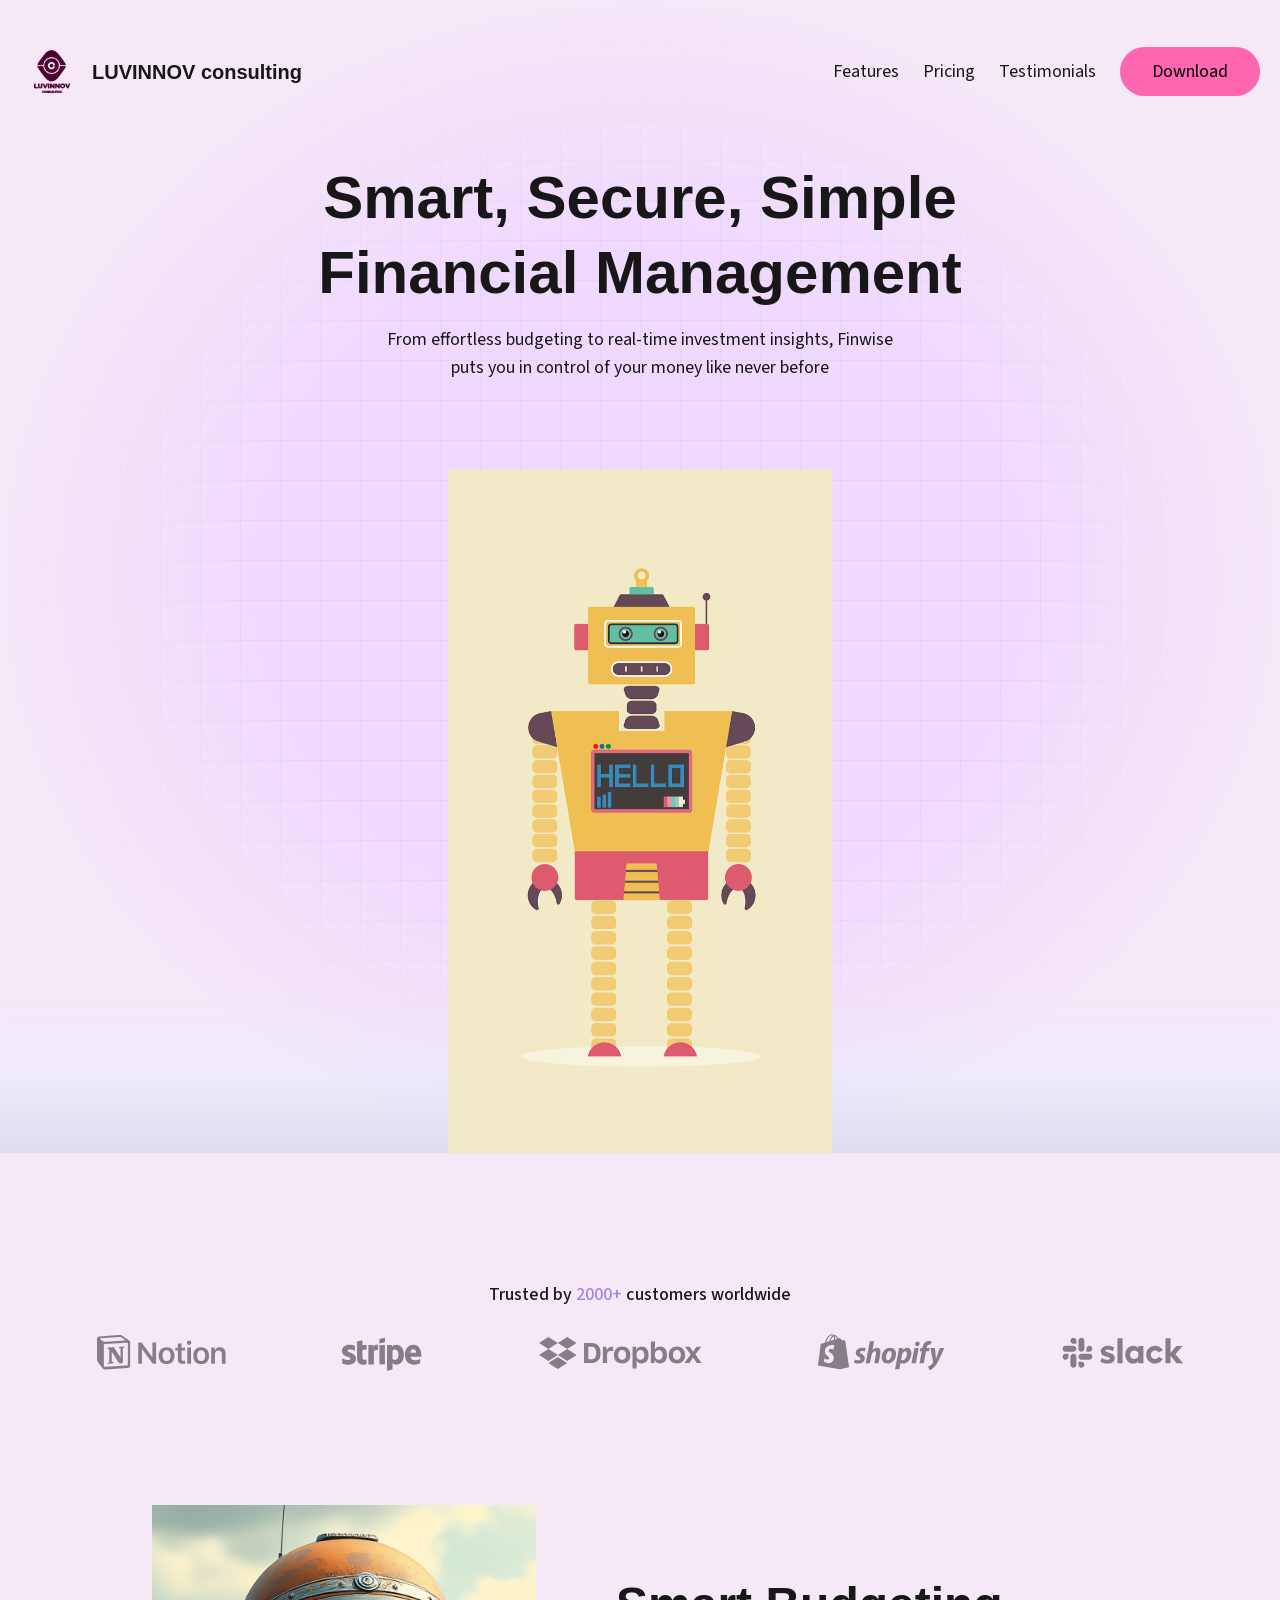
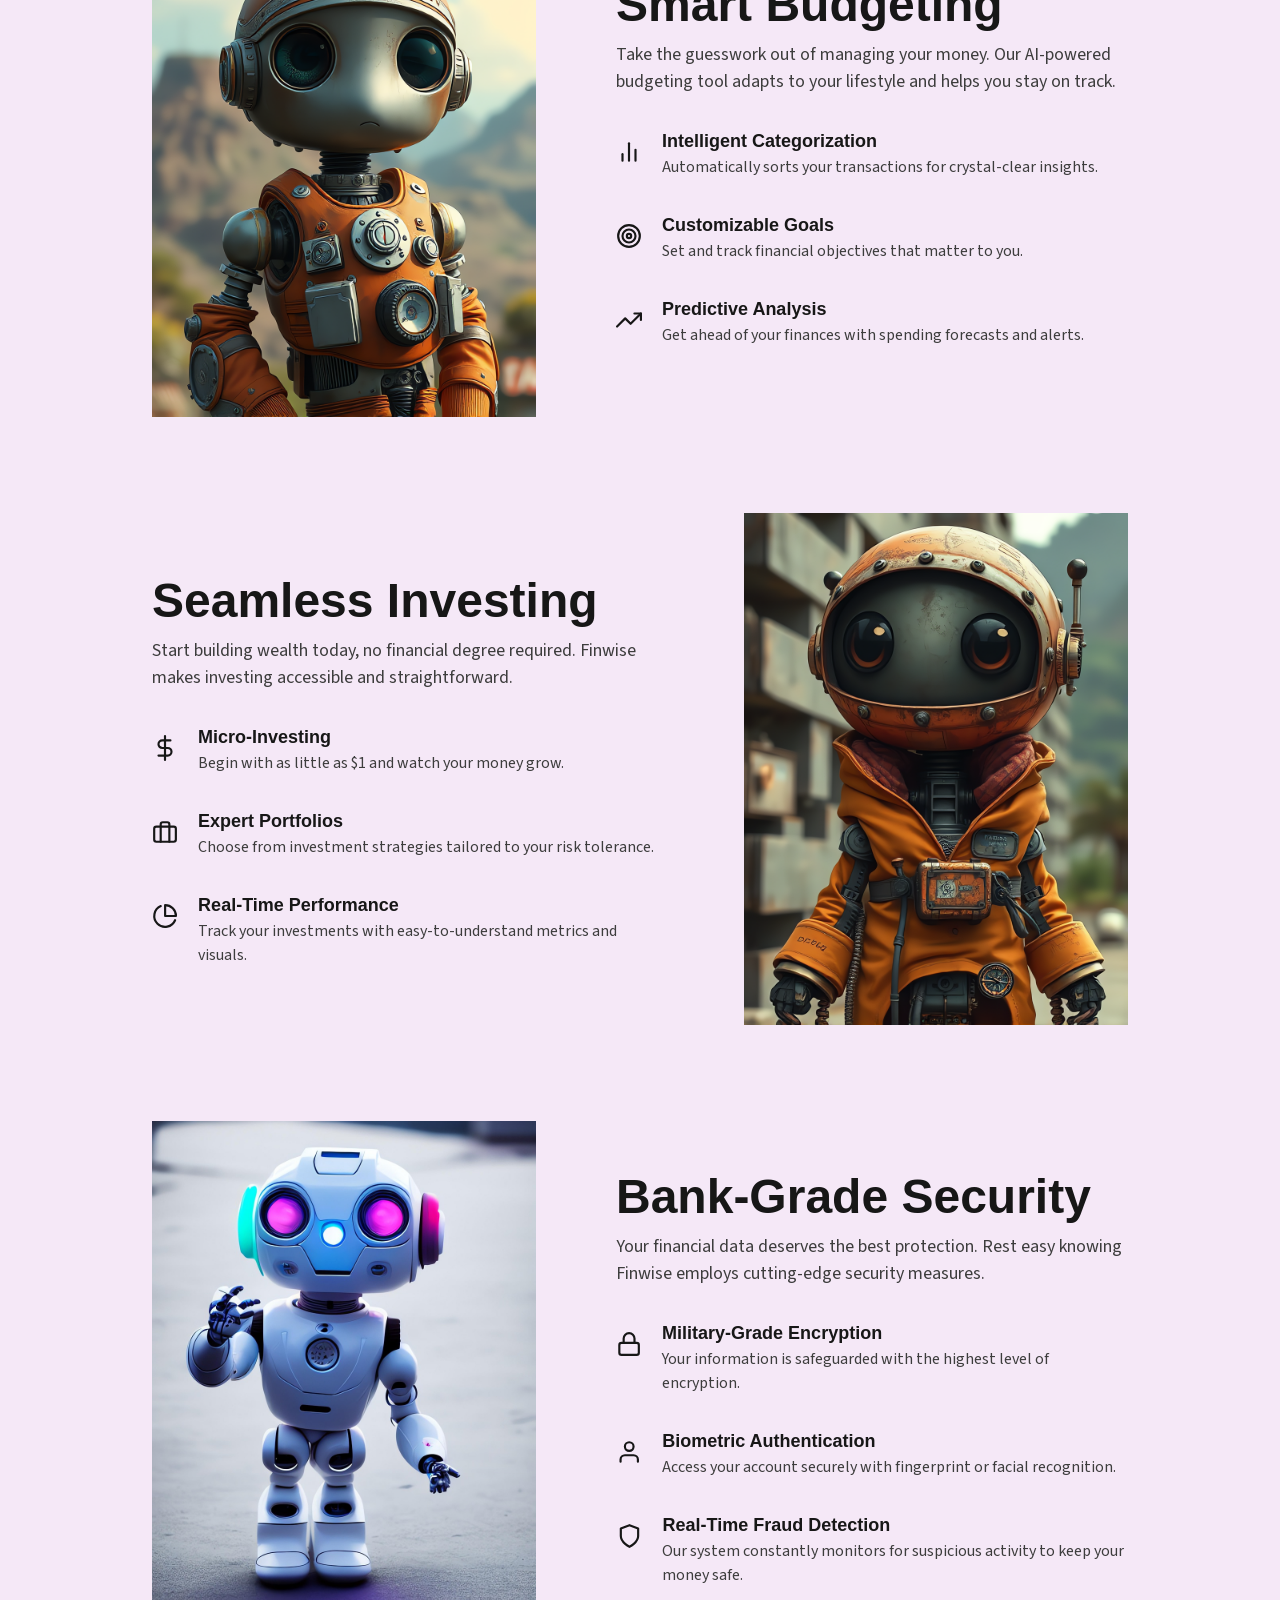
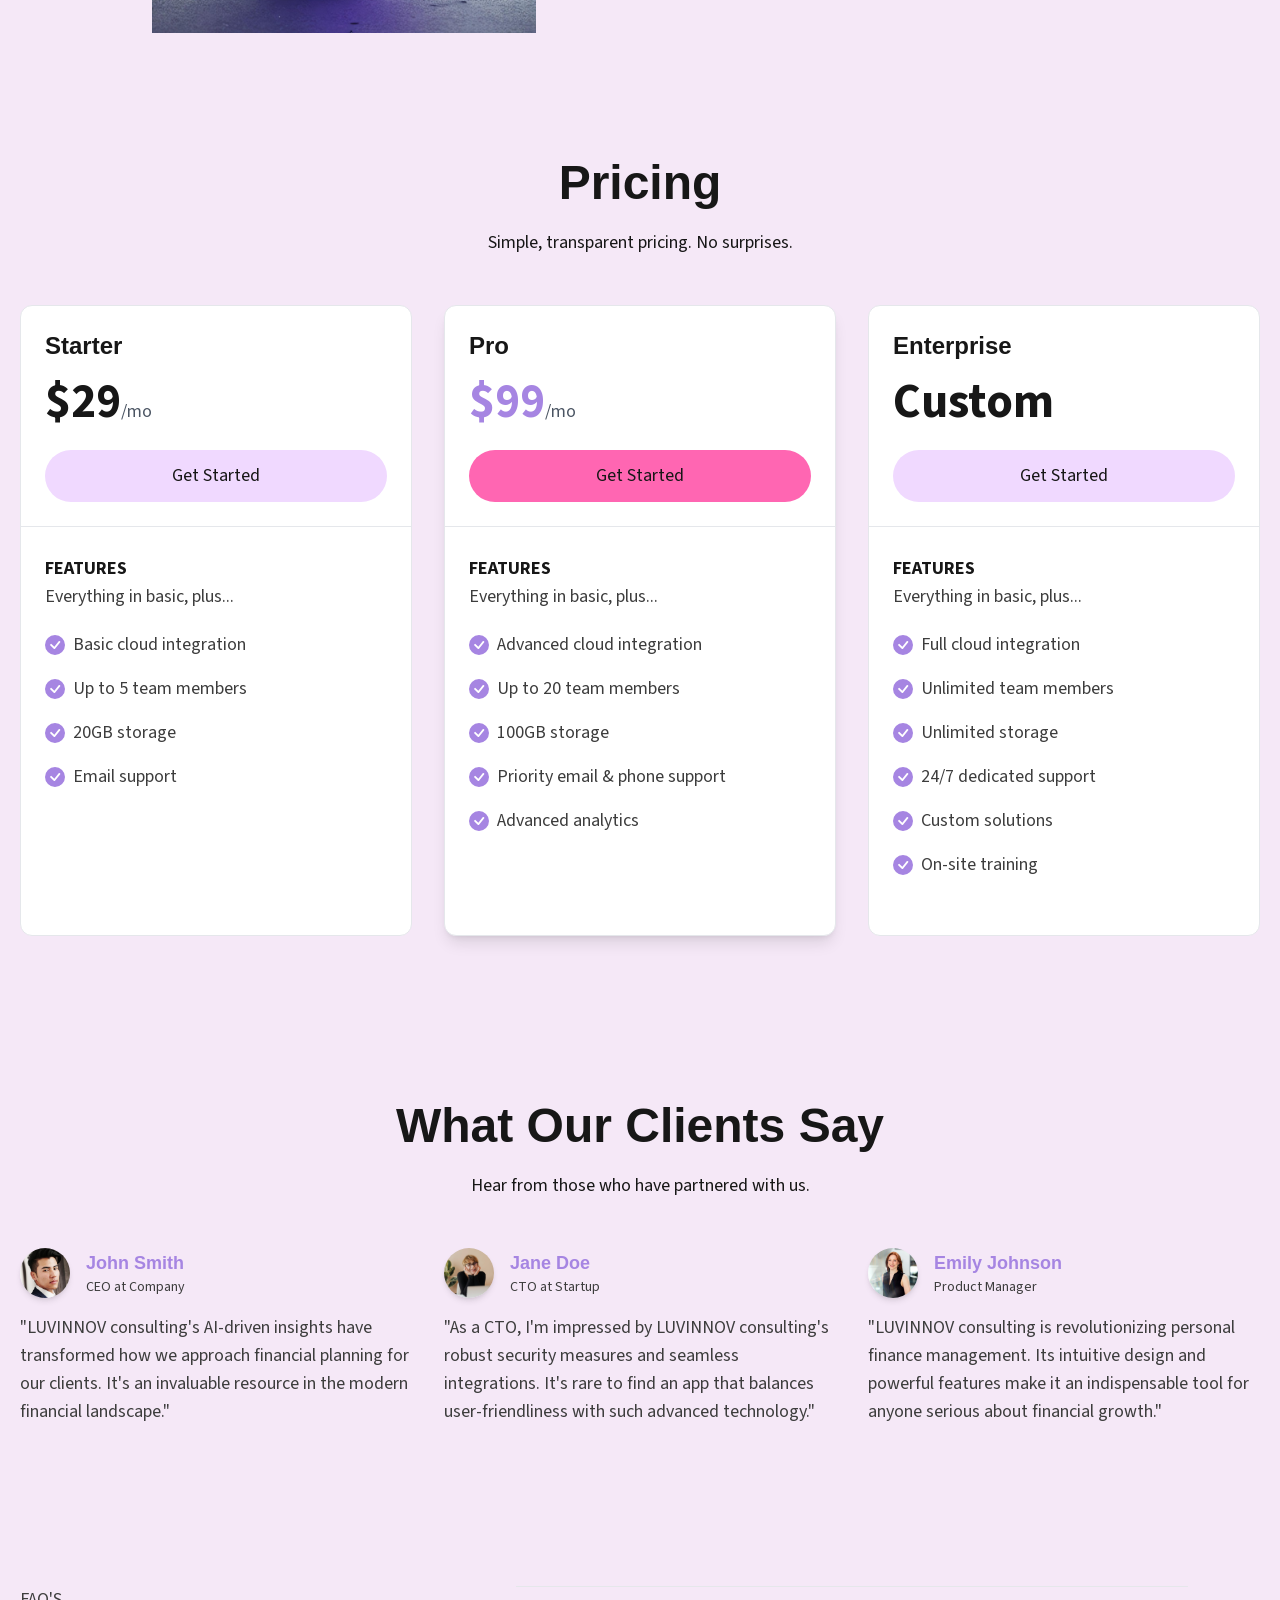
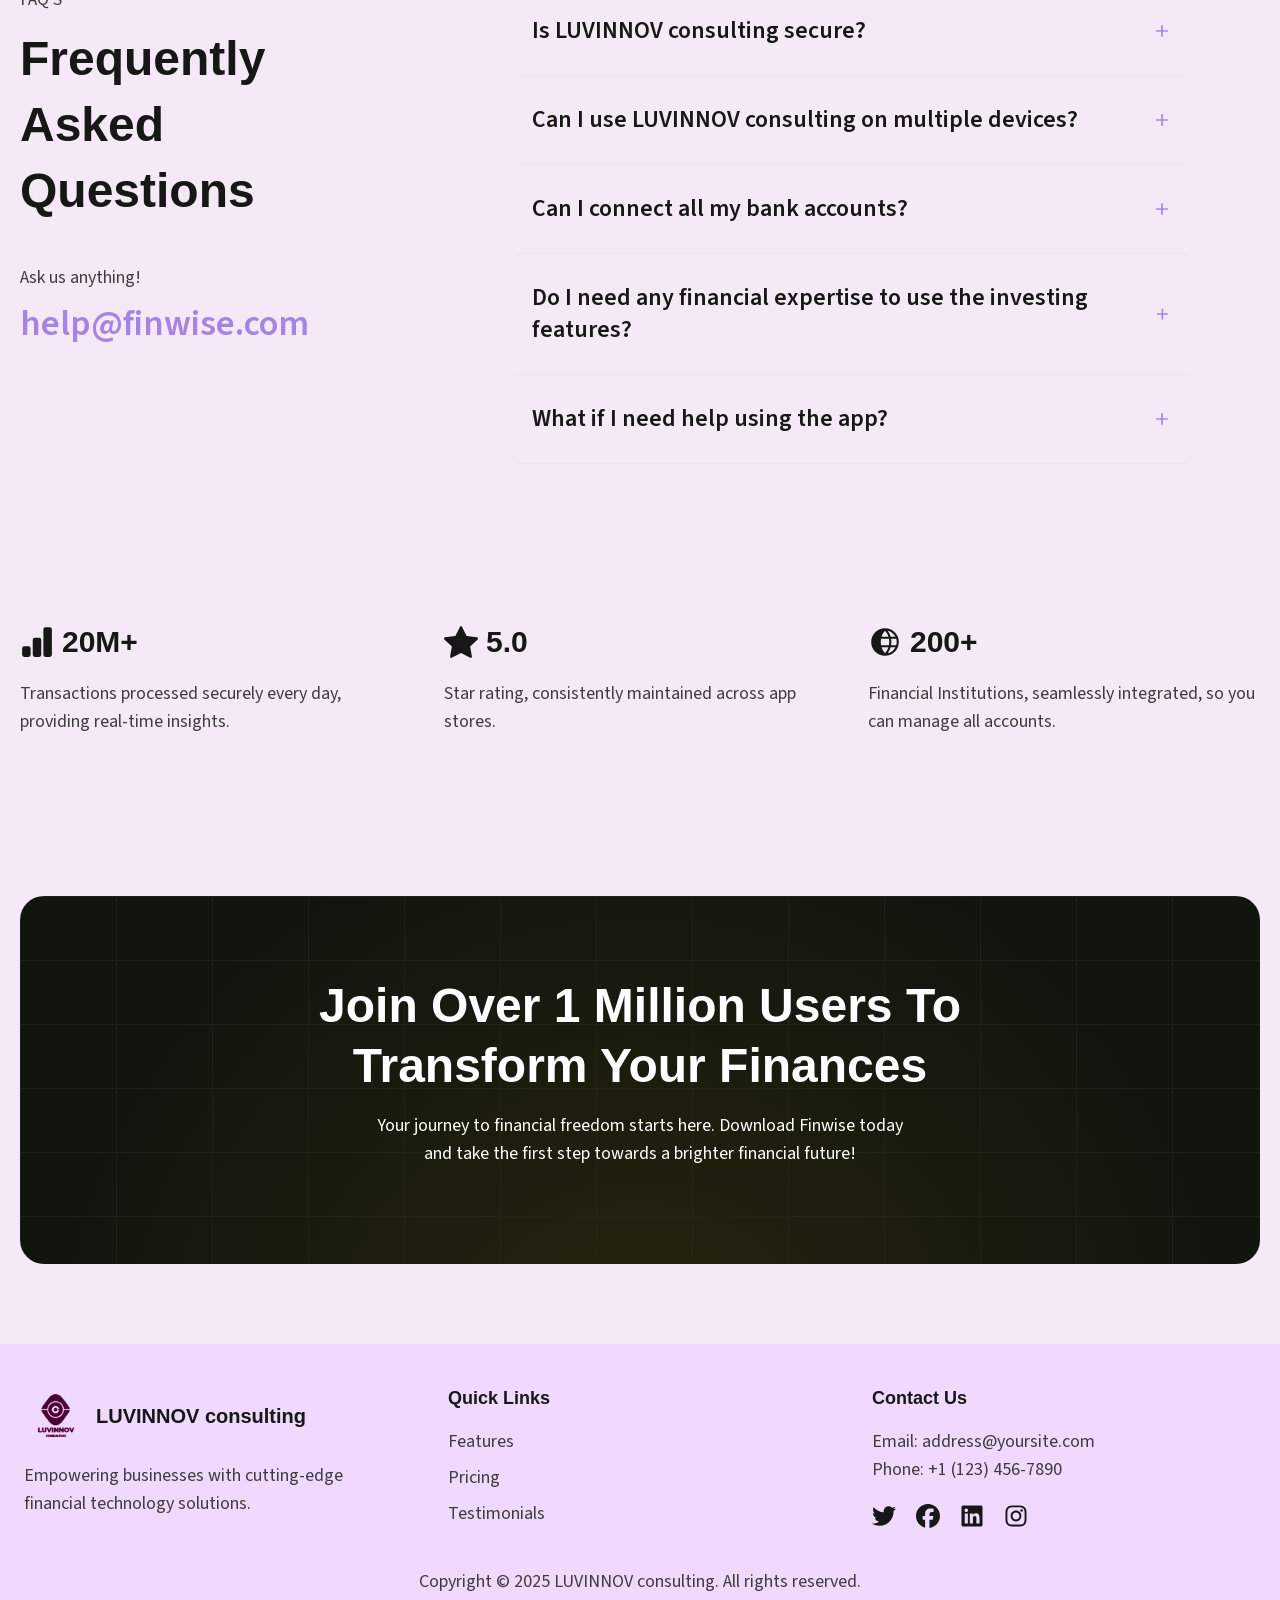
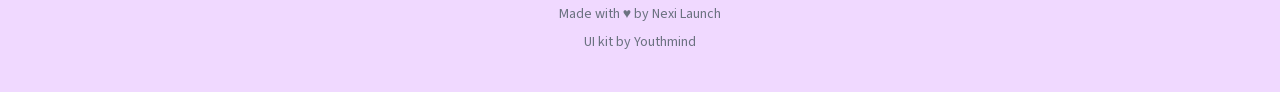
==== commit fbddbb2e: "Updates" ====
--- a/index.html
+++ b/index.html
@@ -1 +1 @@
-<!DOCTYPE html><html lang="en"><head><meta charSet="utf-8"/><meta name="viewport" content="width=device-width, initial-scale=1"/><link rel="preload" href="/toto/static/med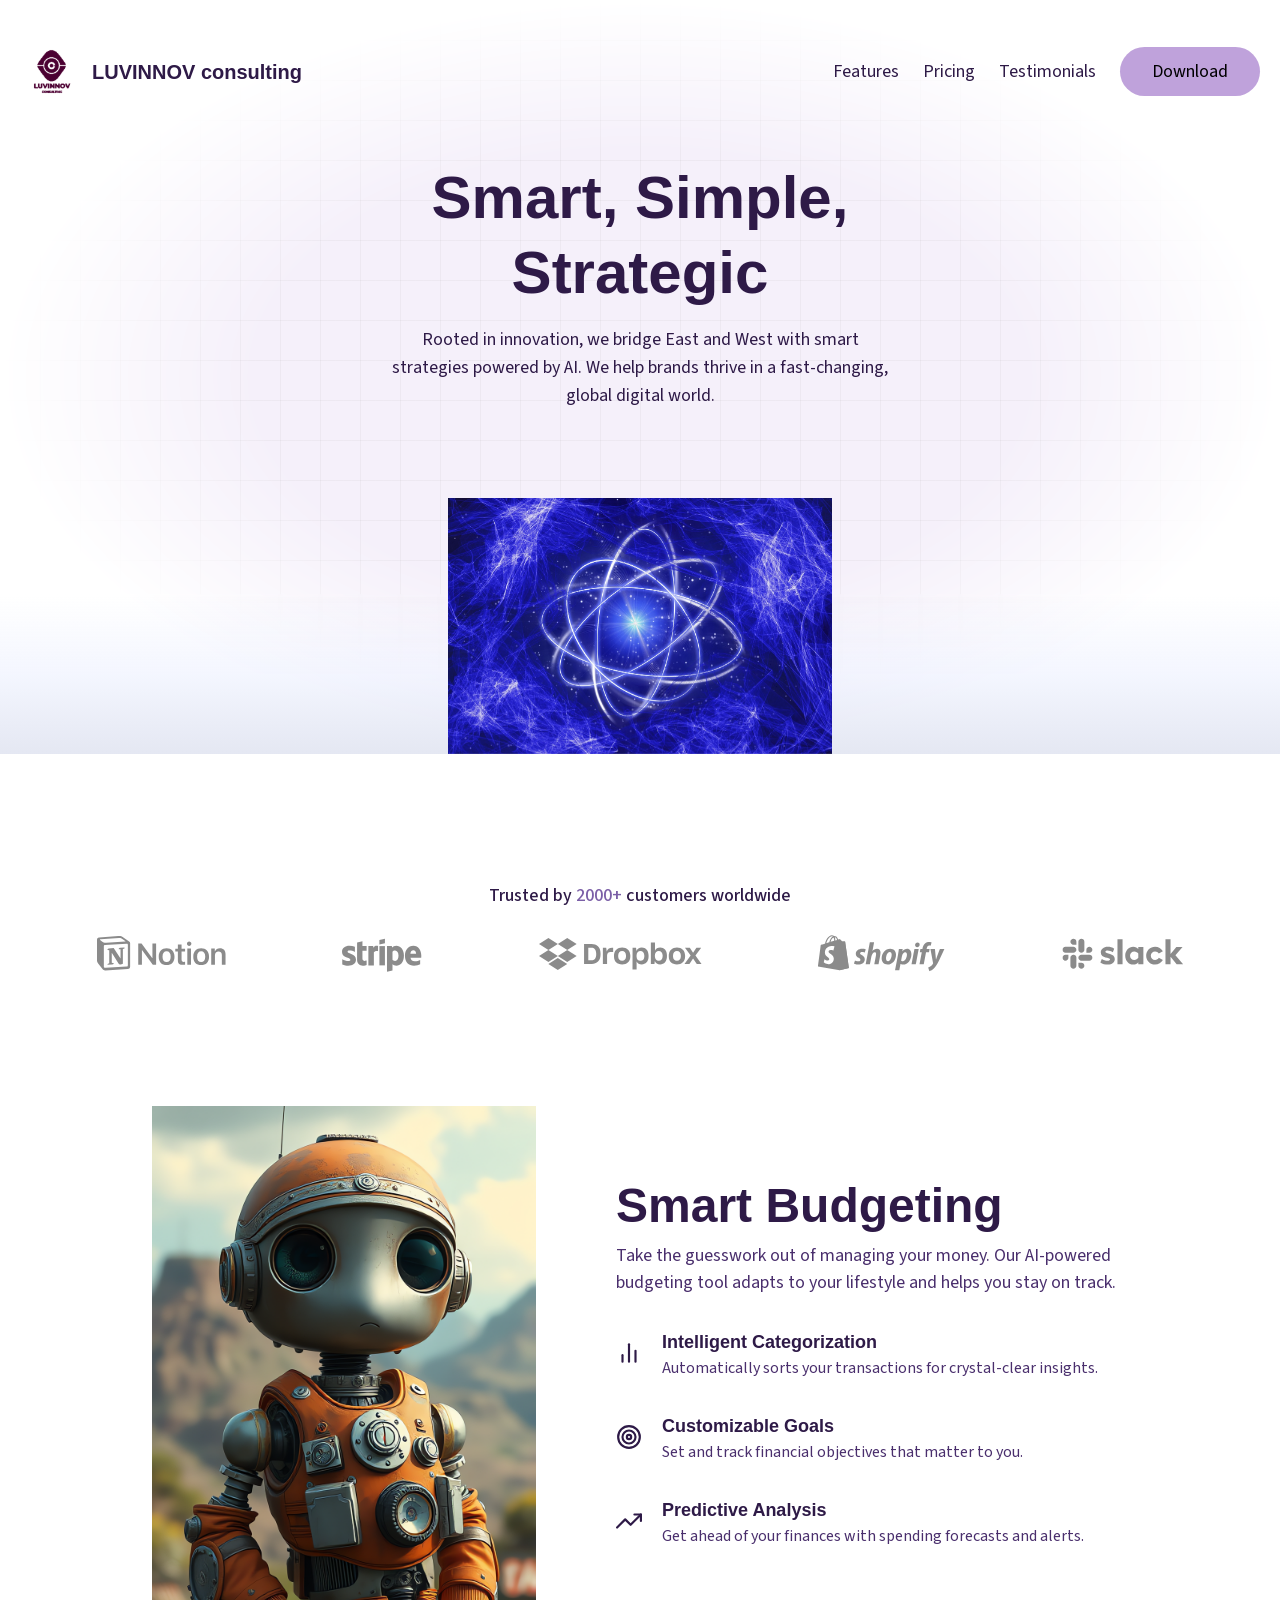
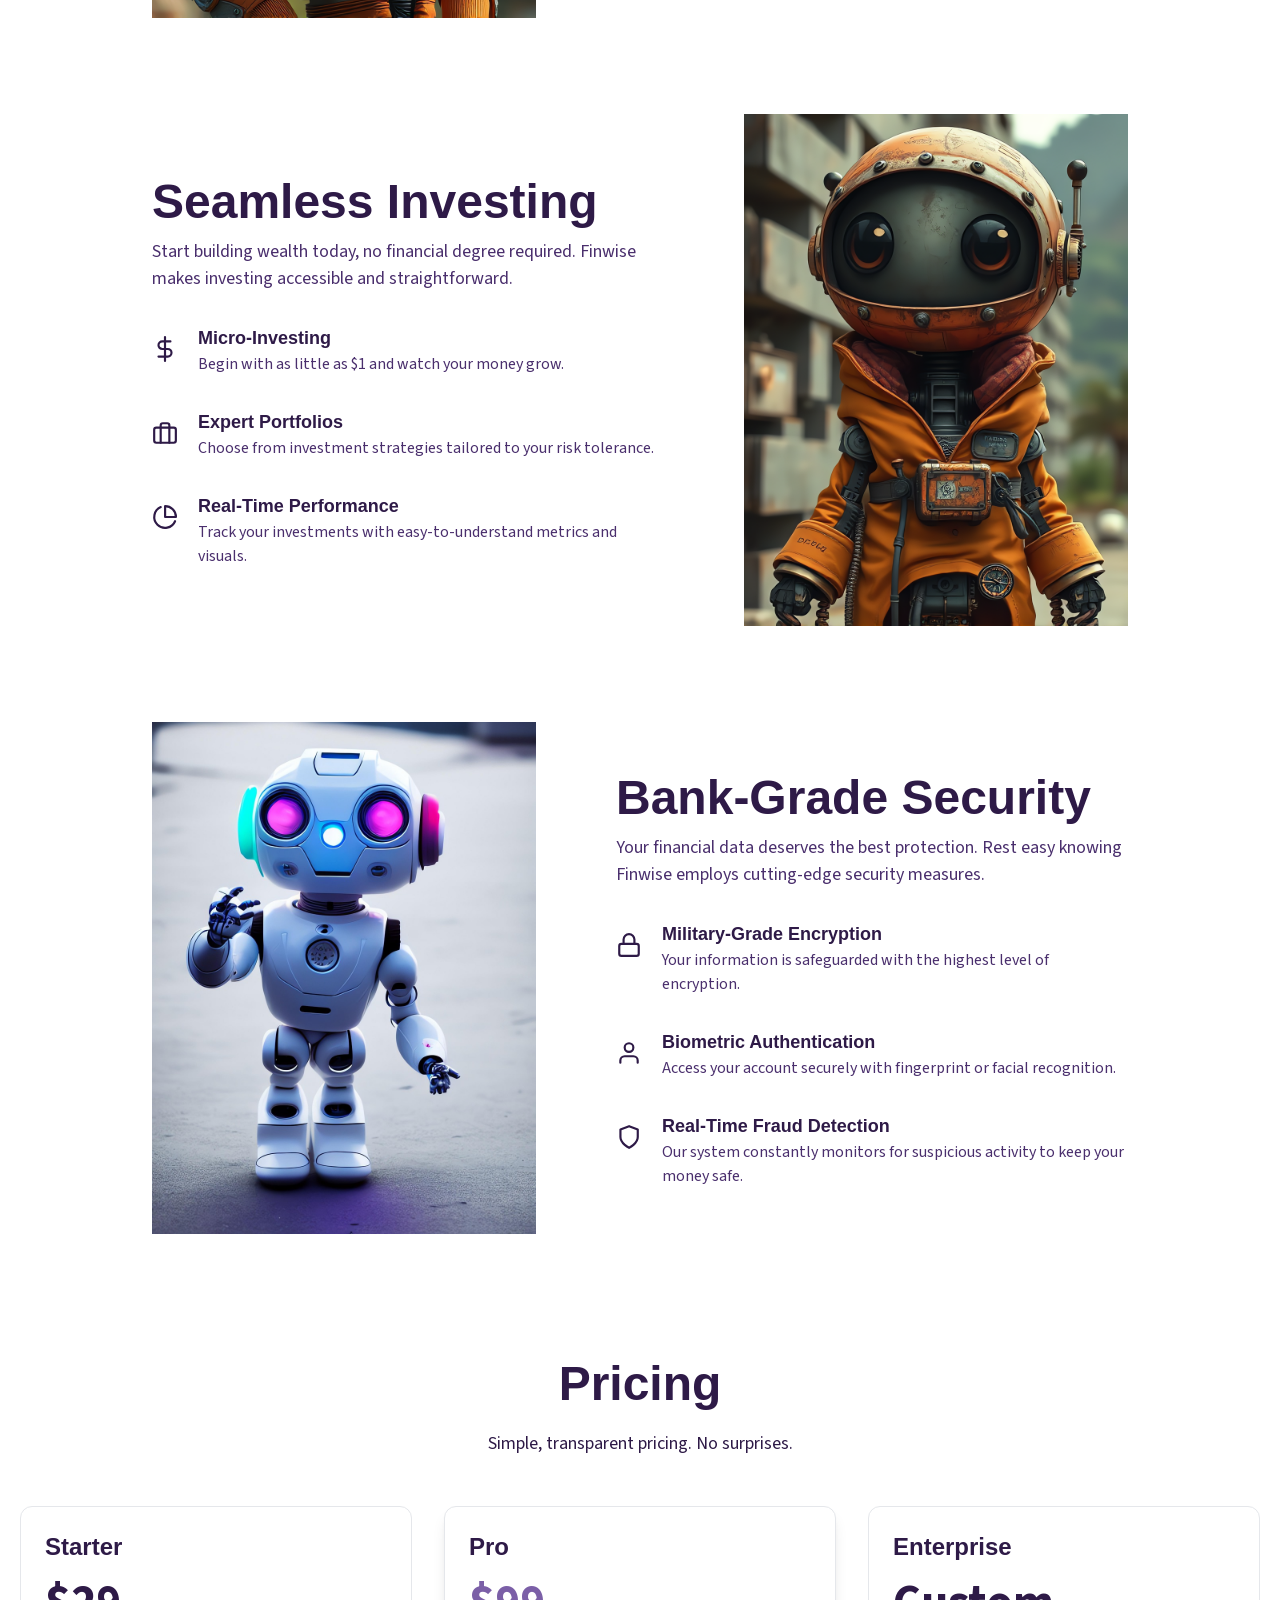
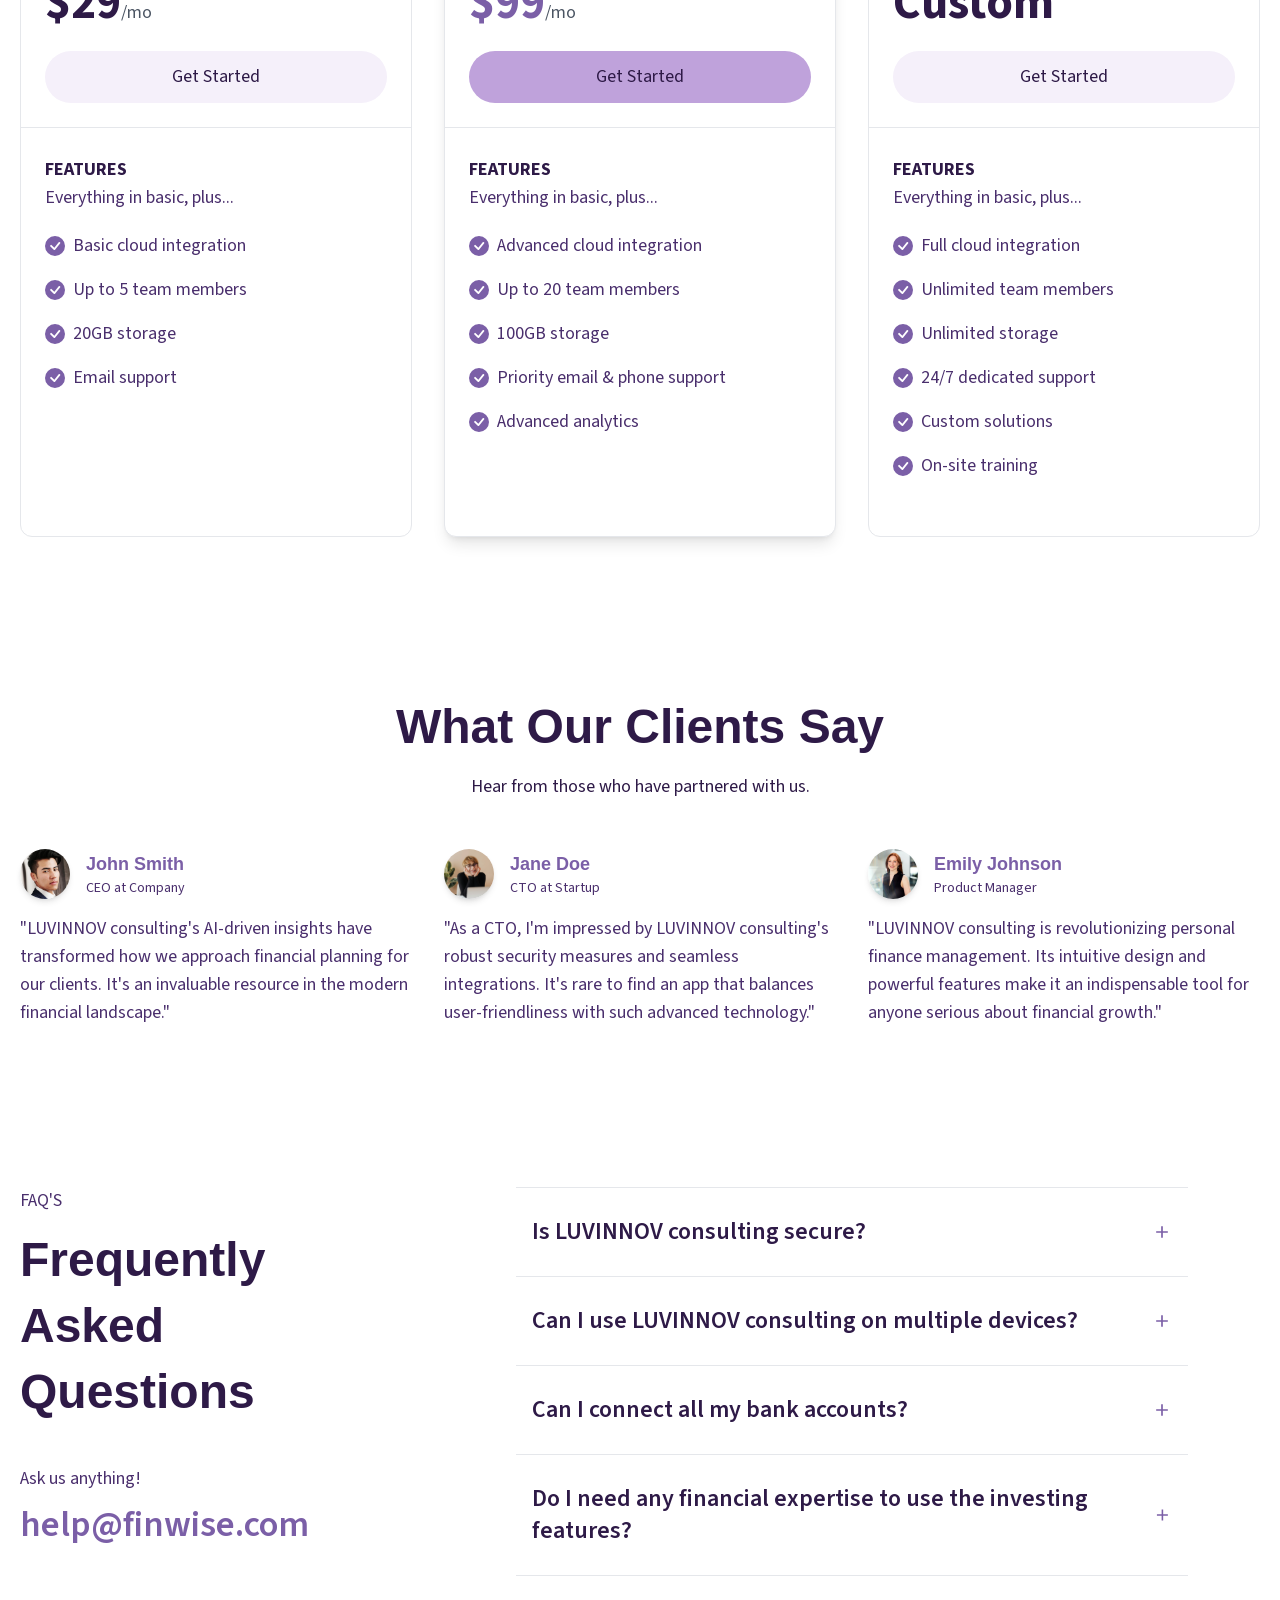
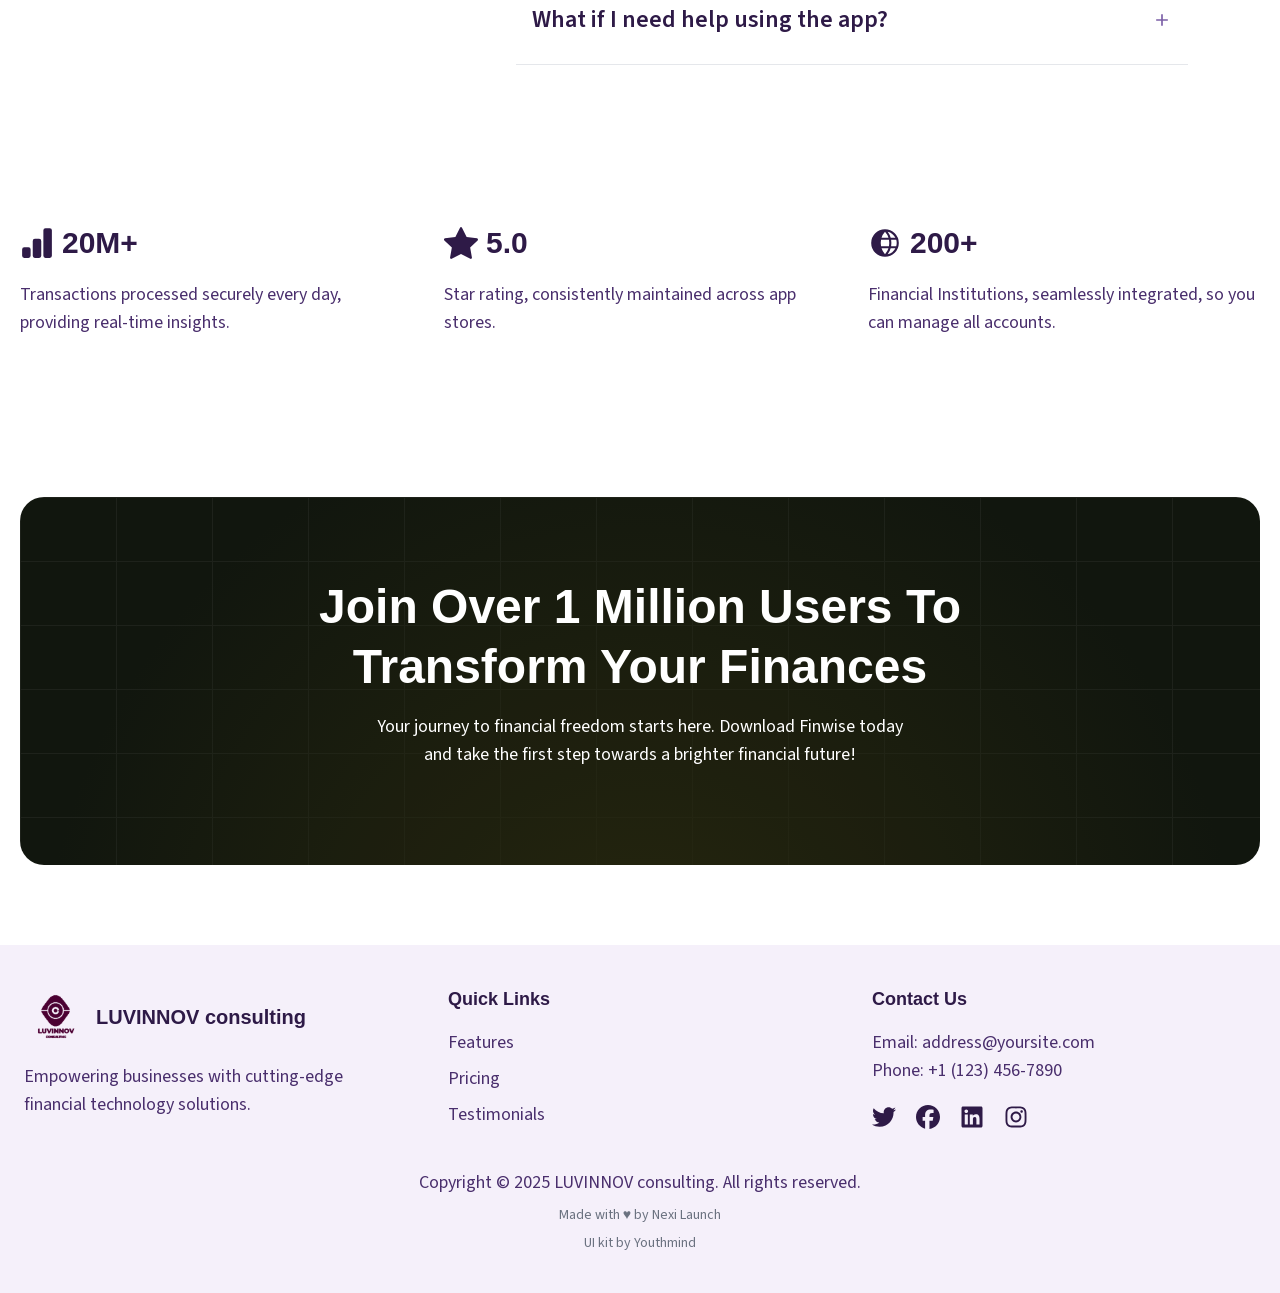
